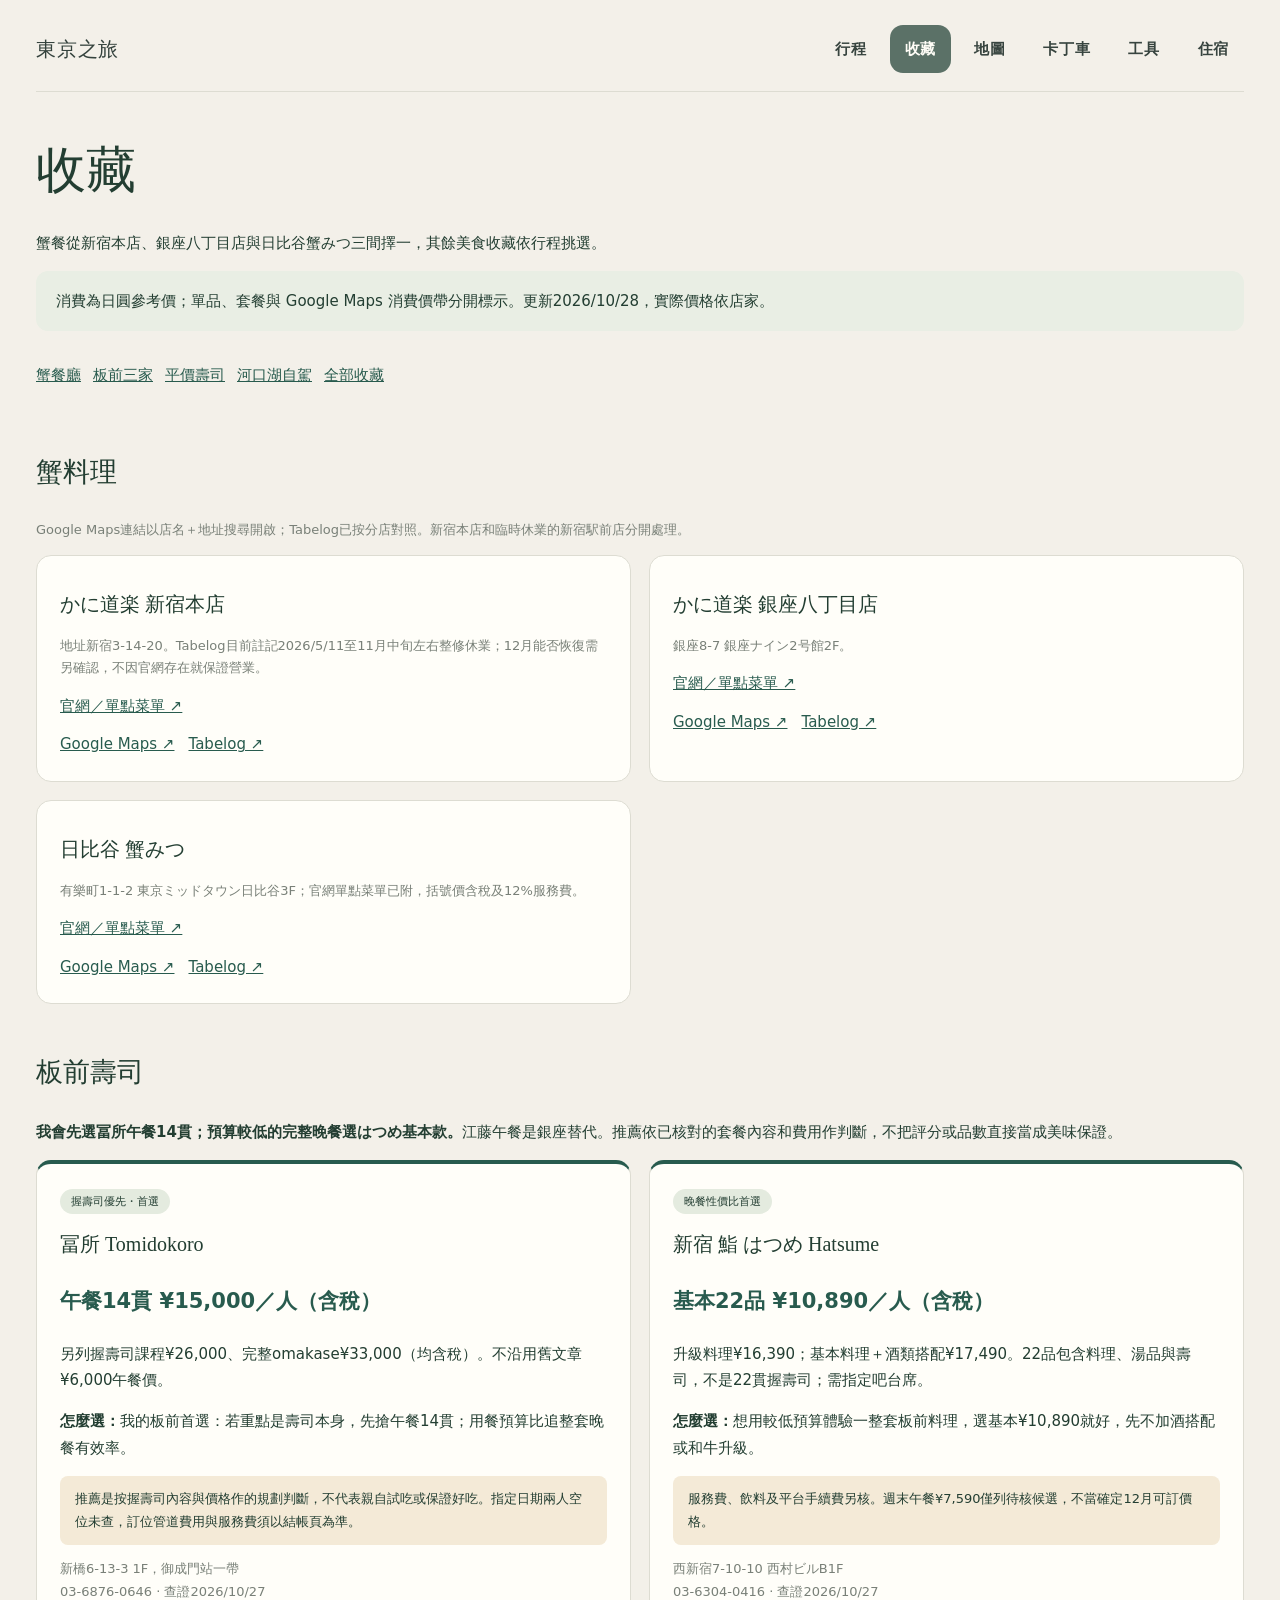
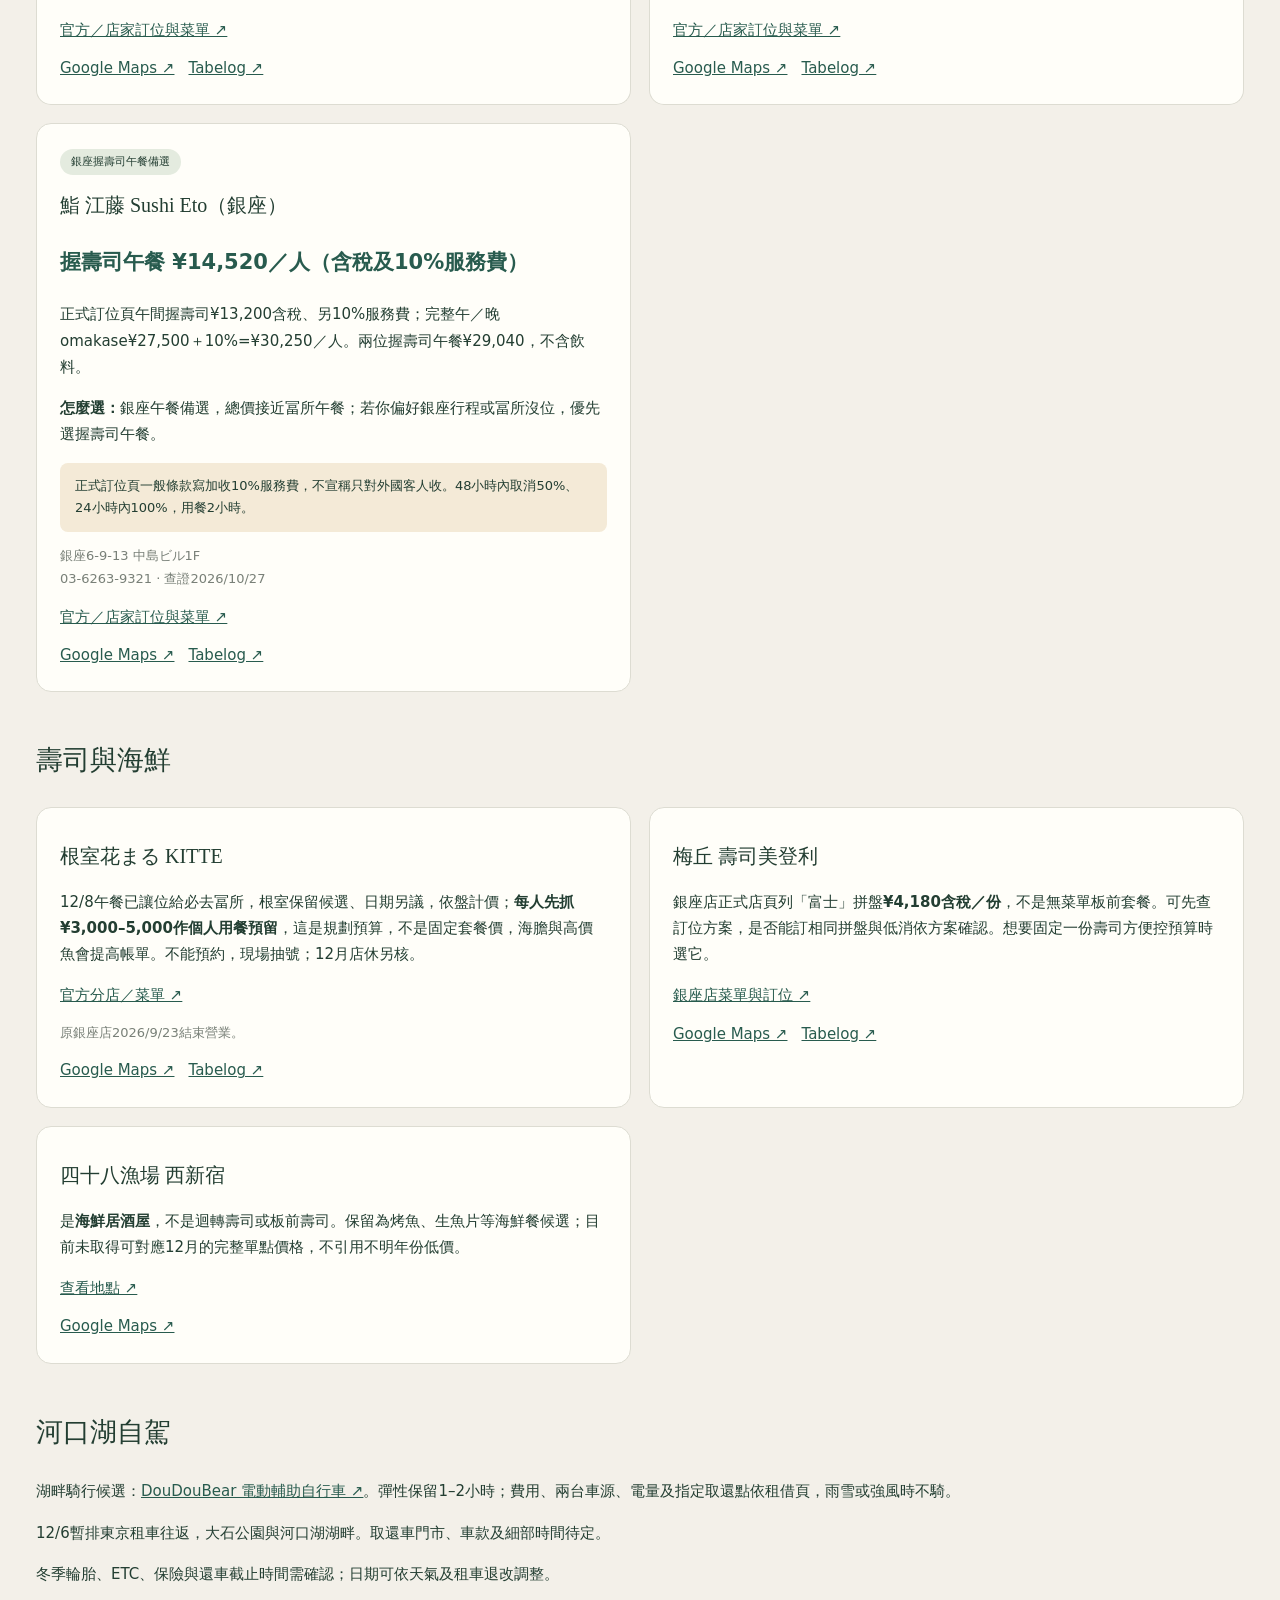
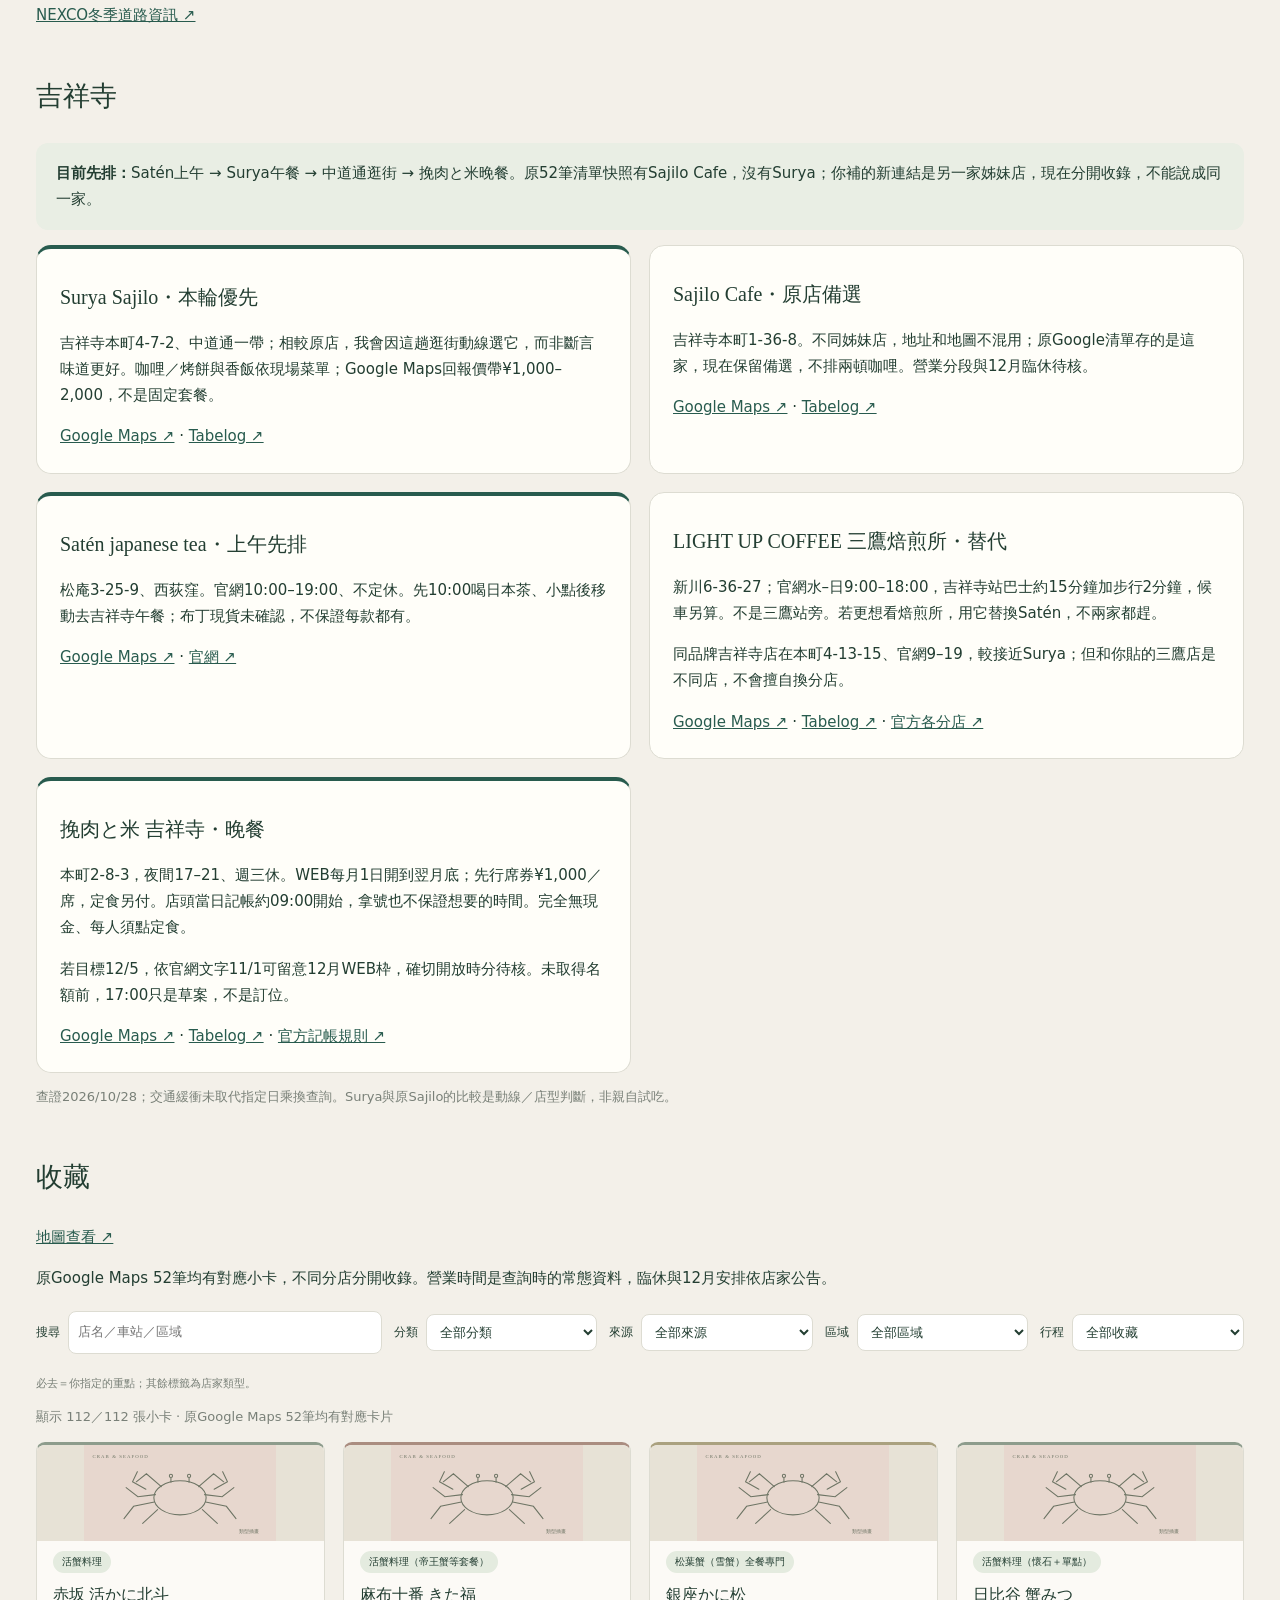
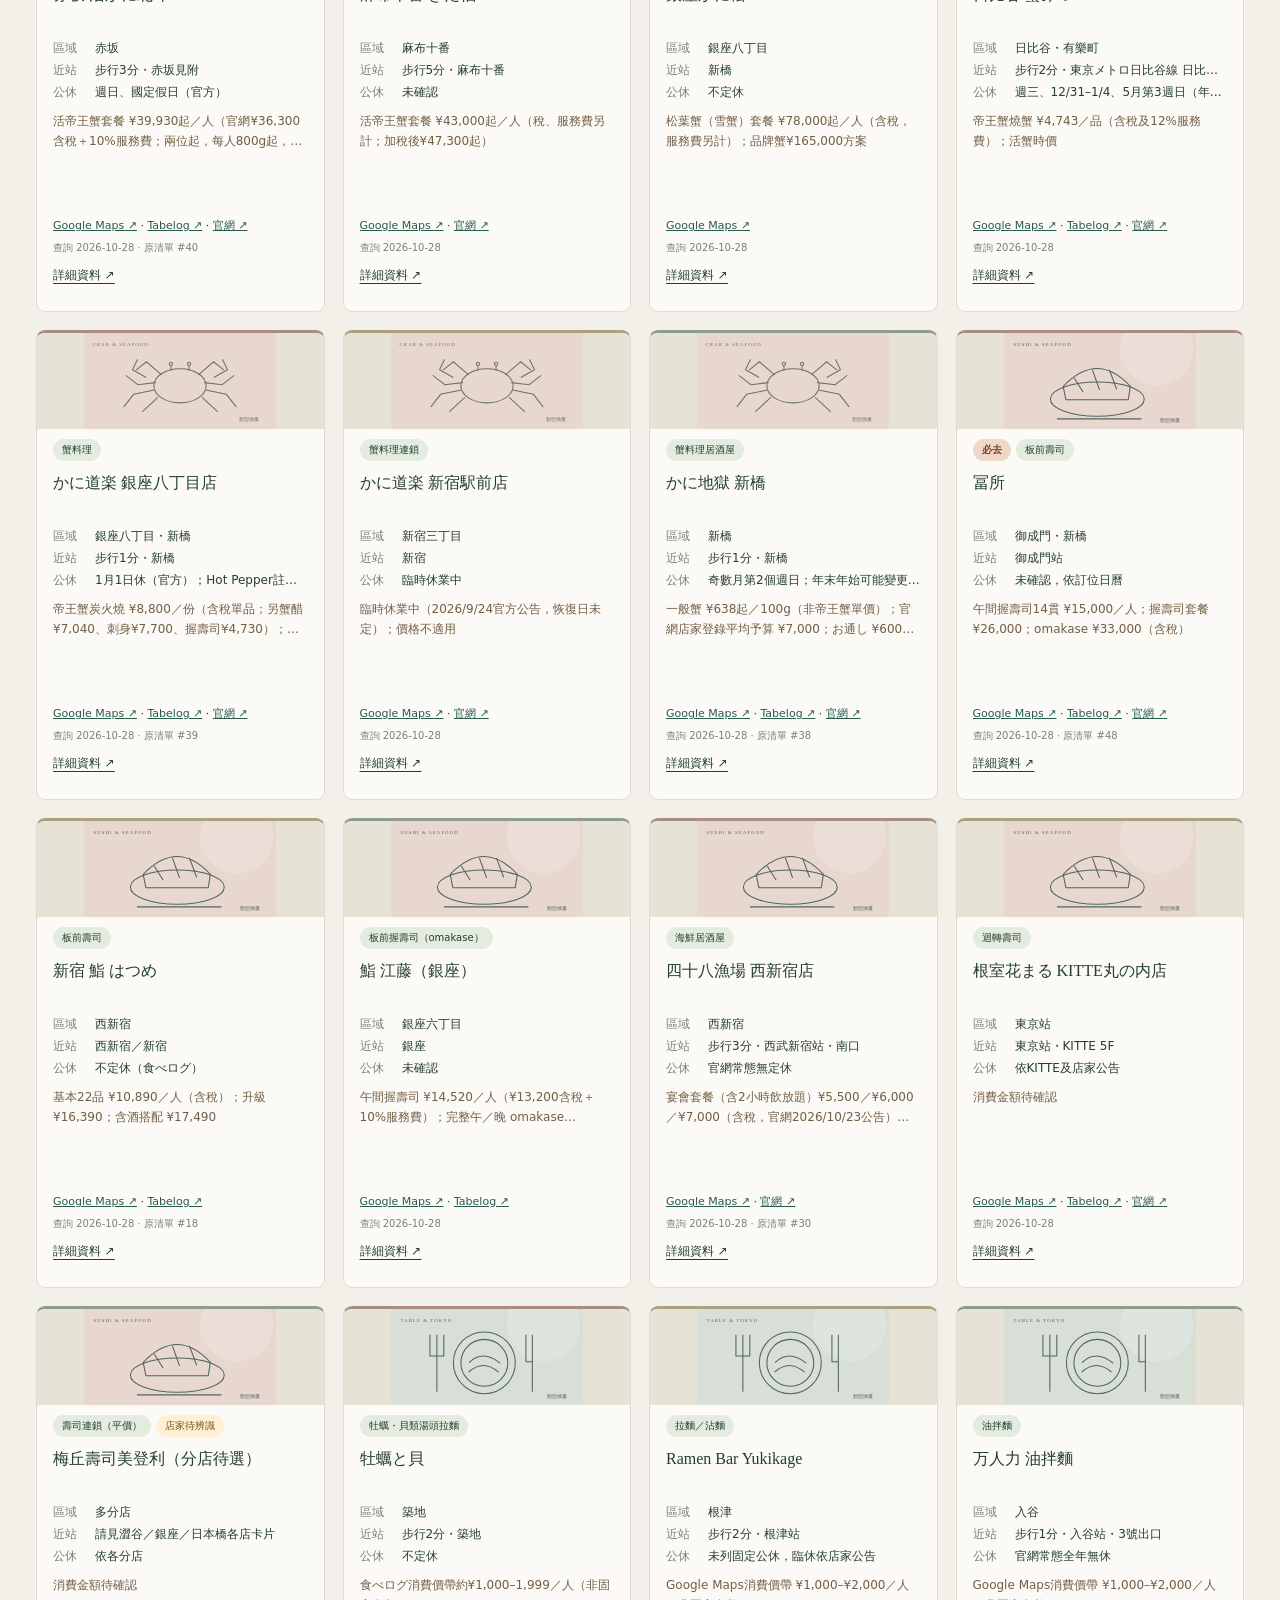
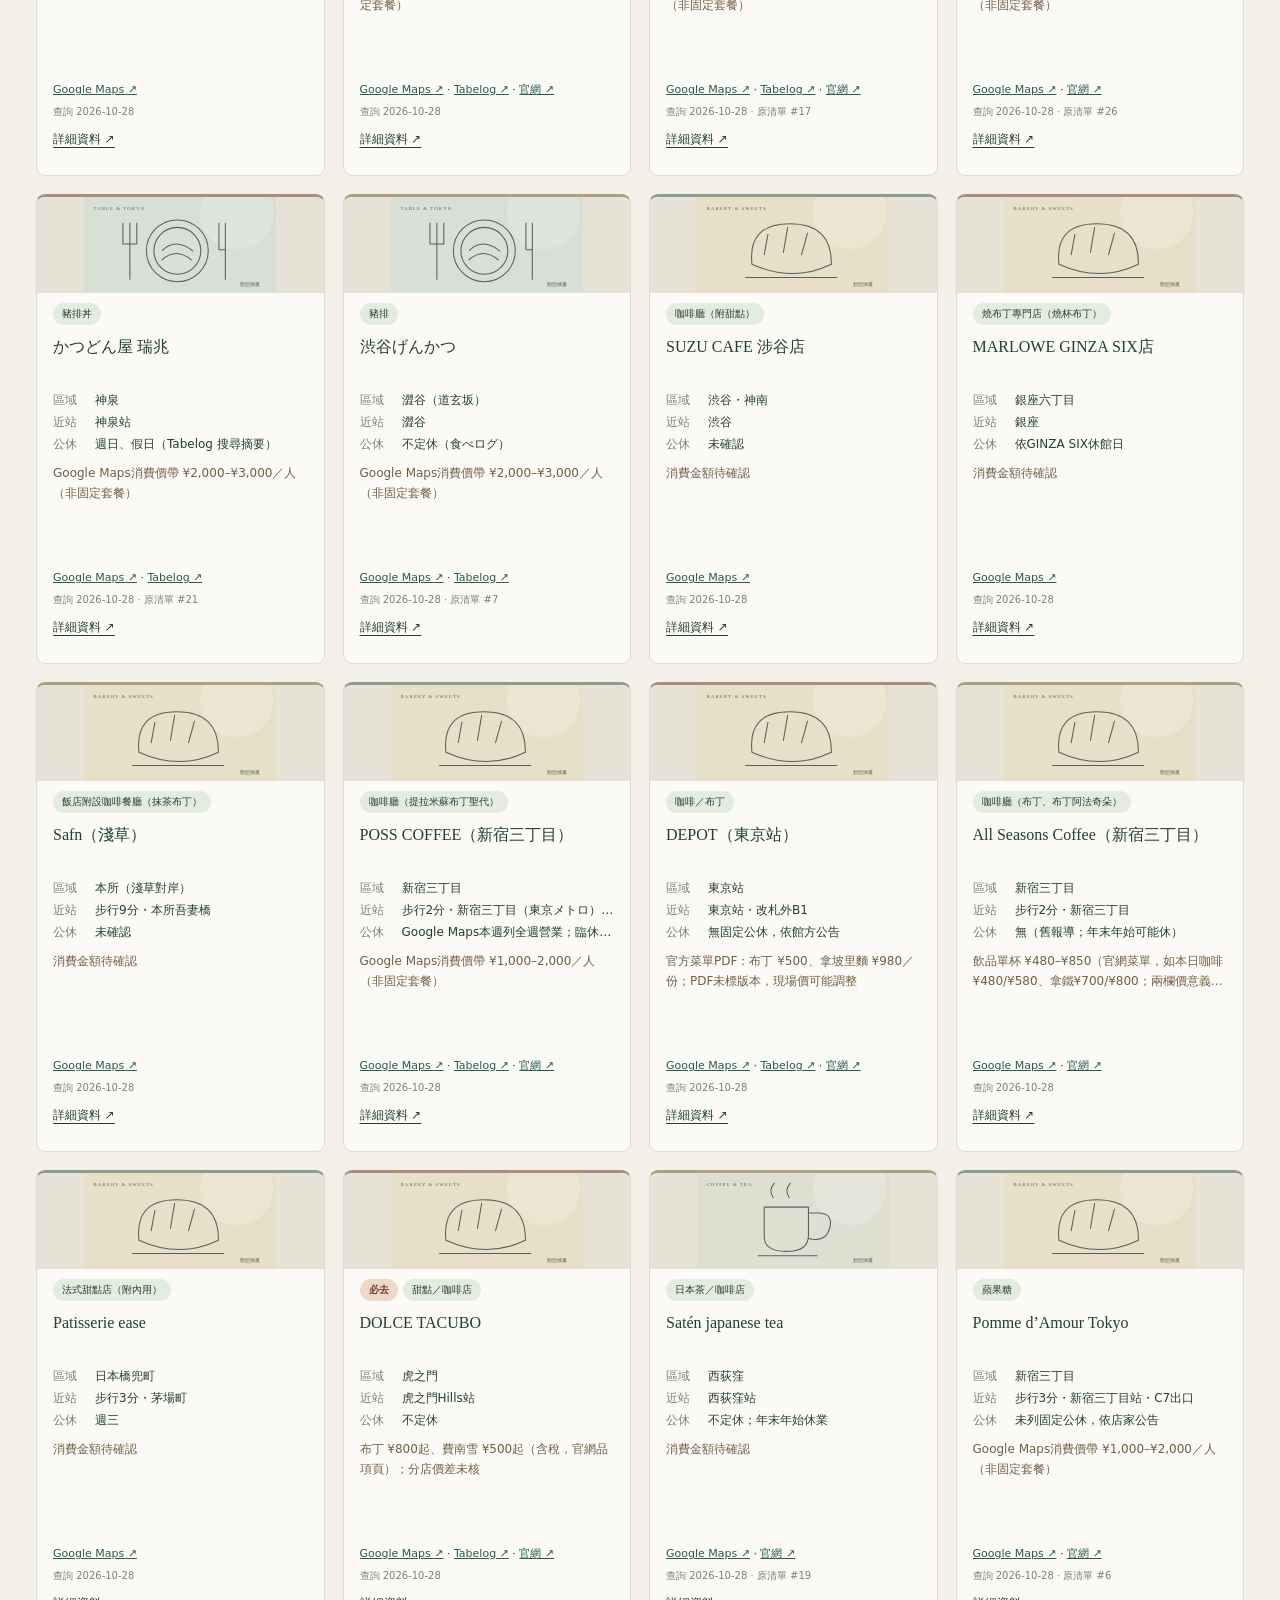
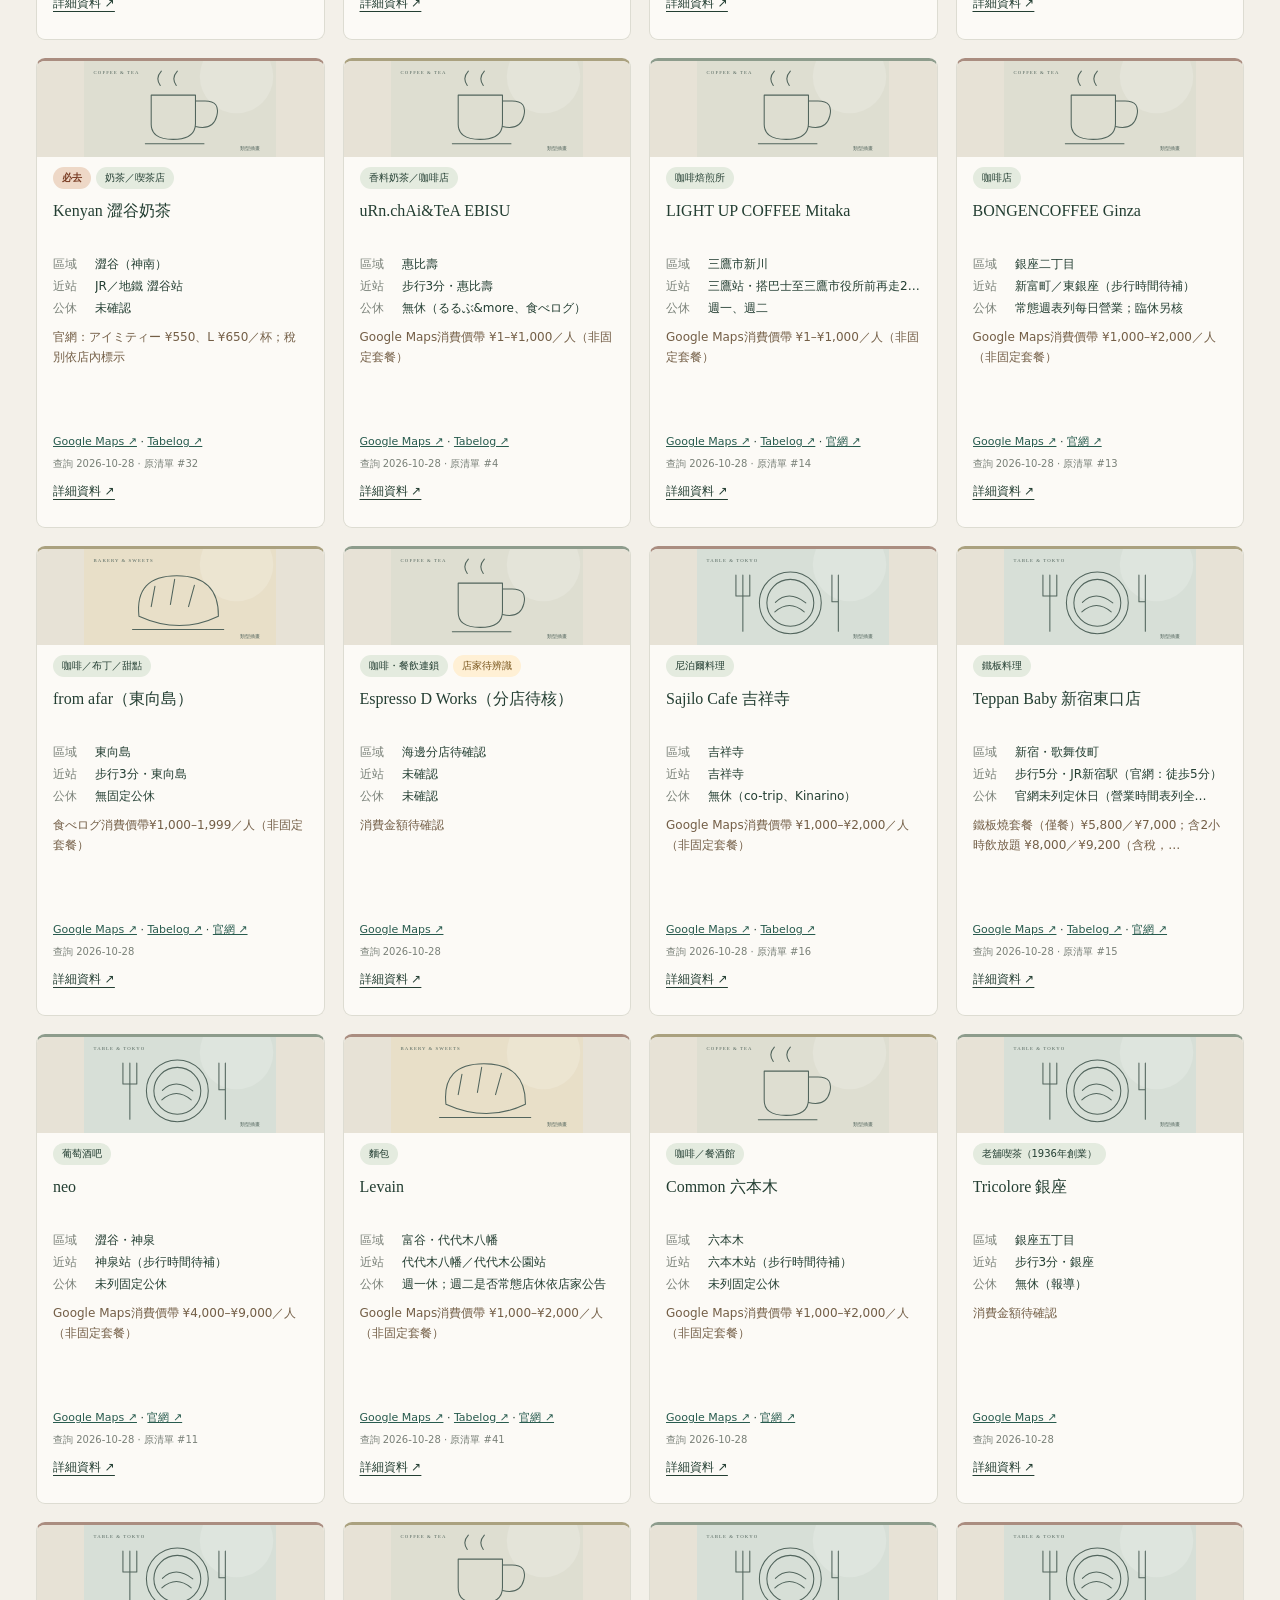
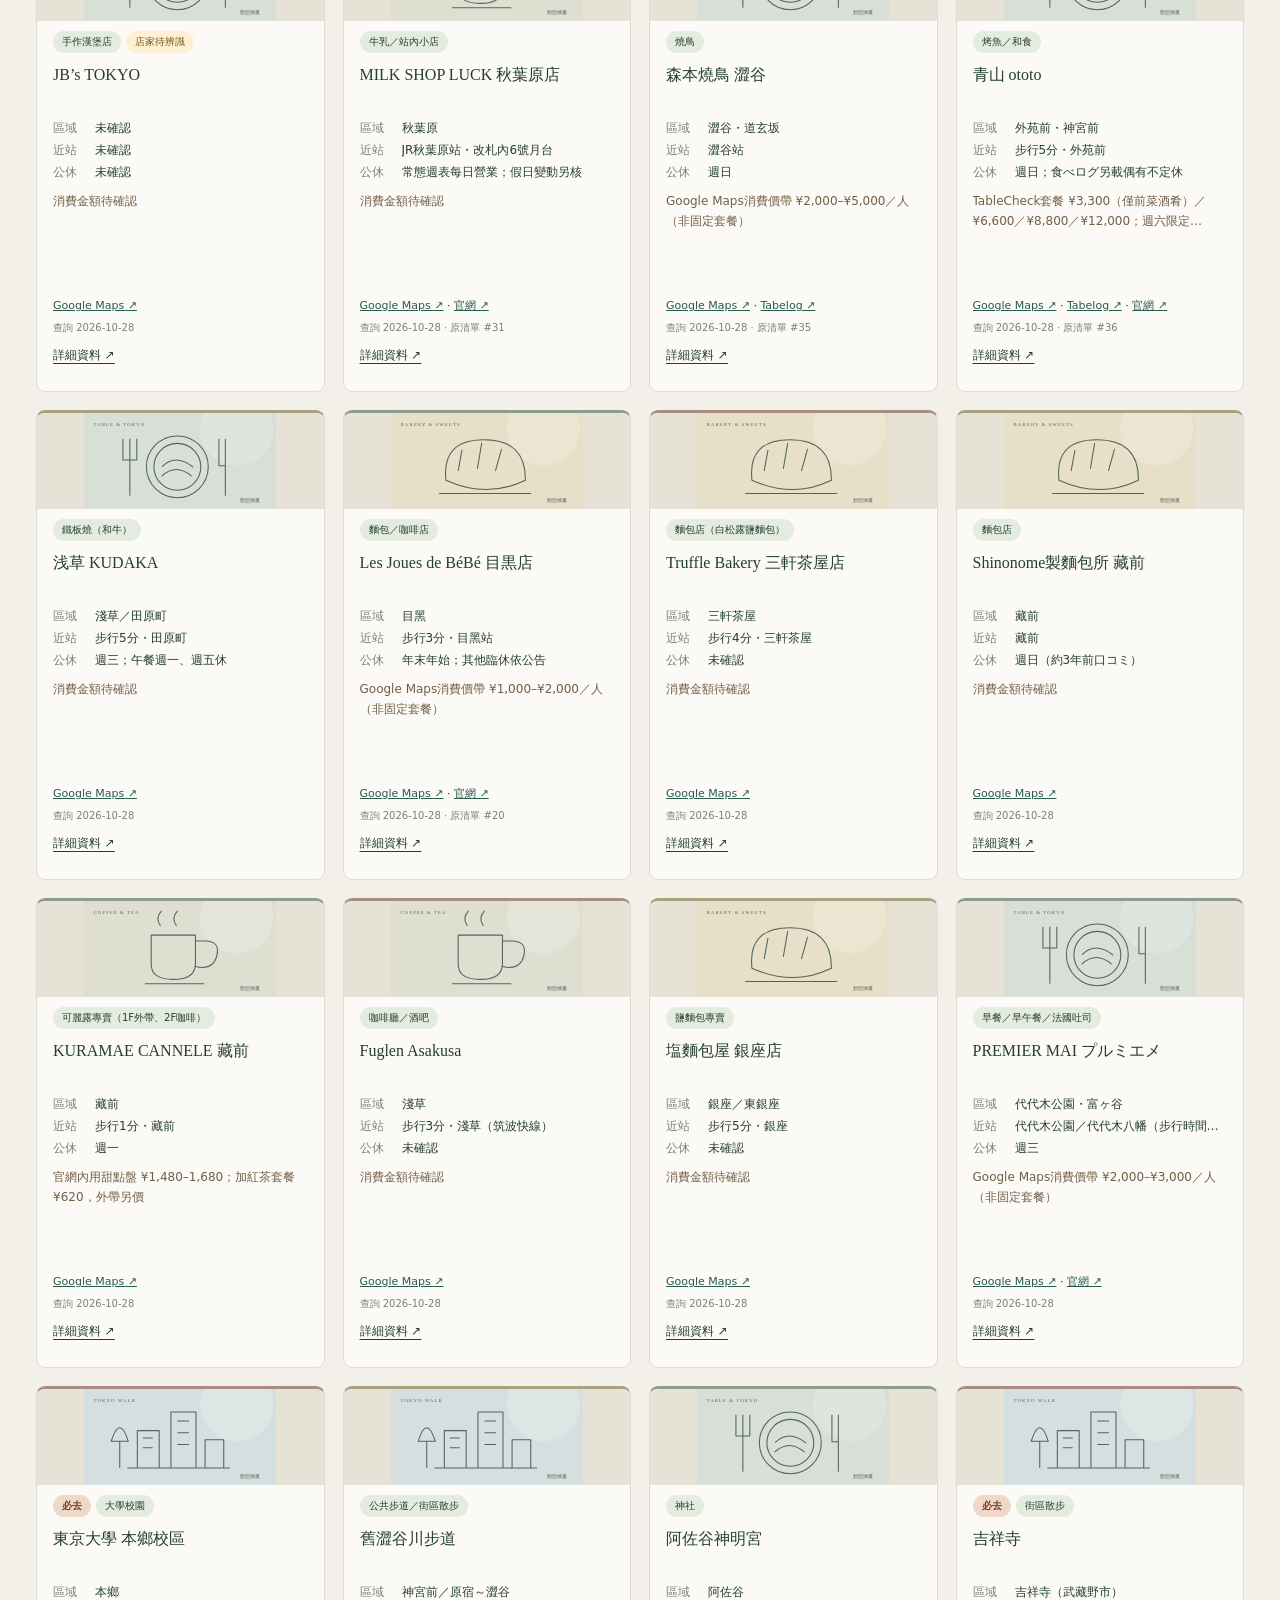
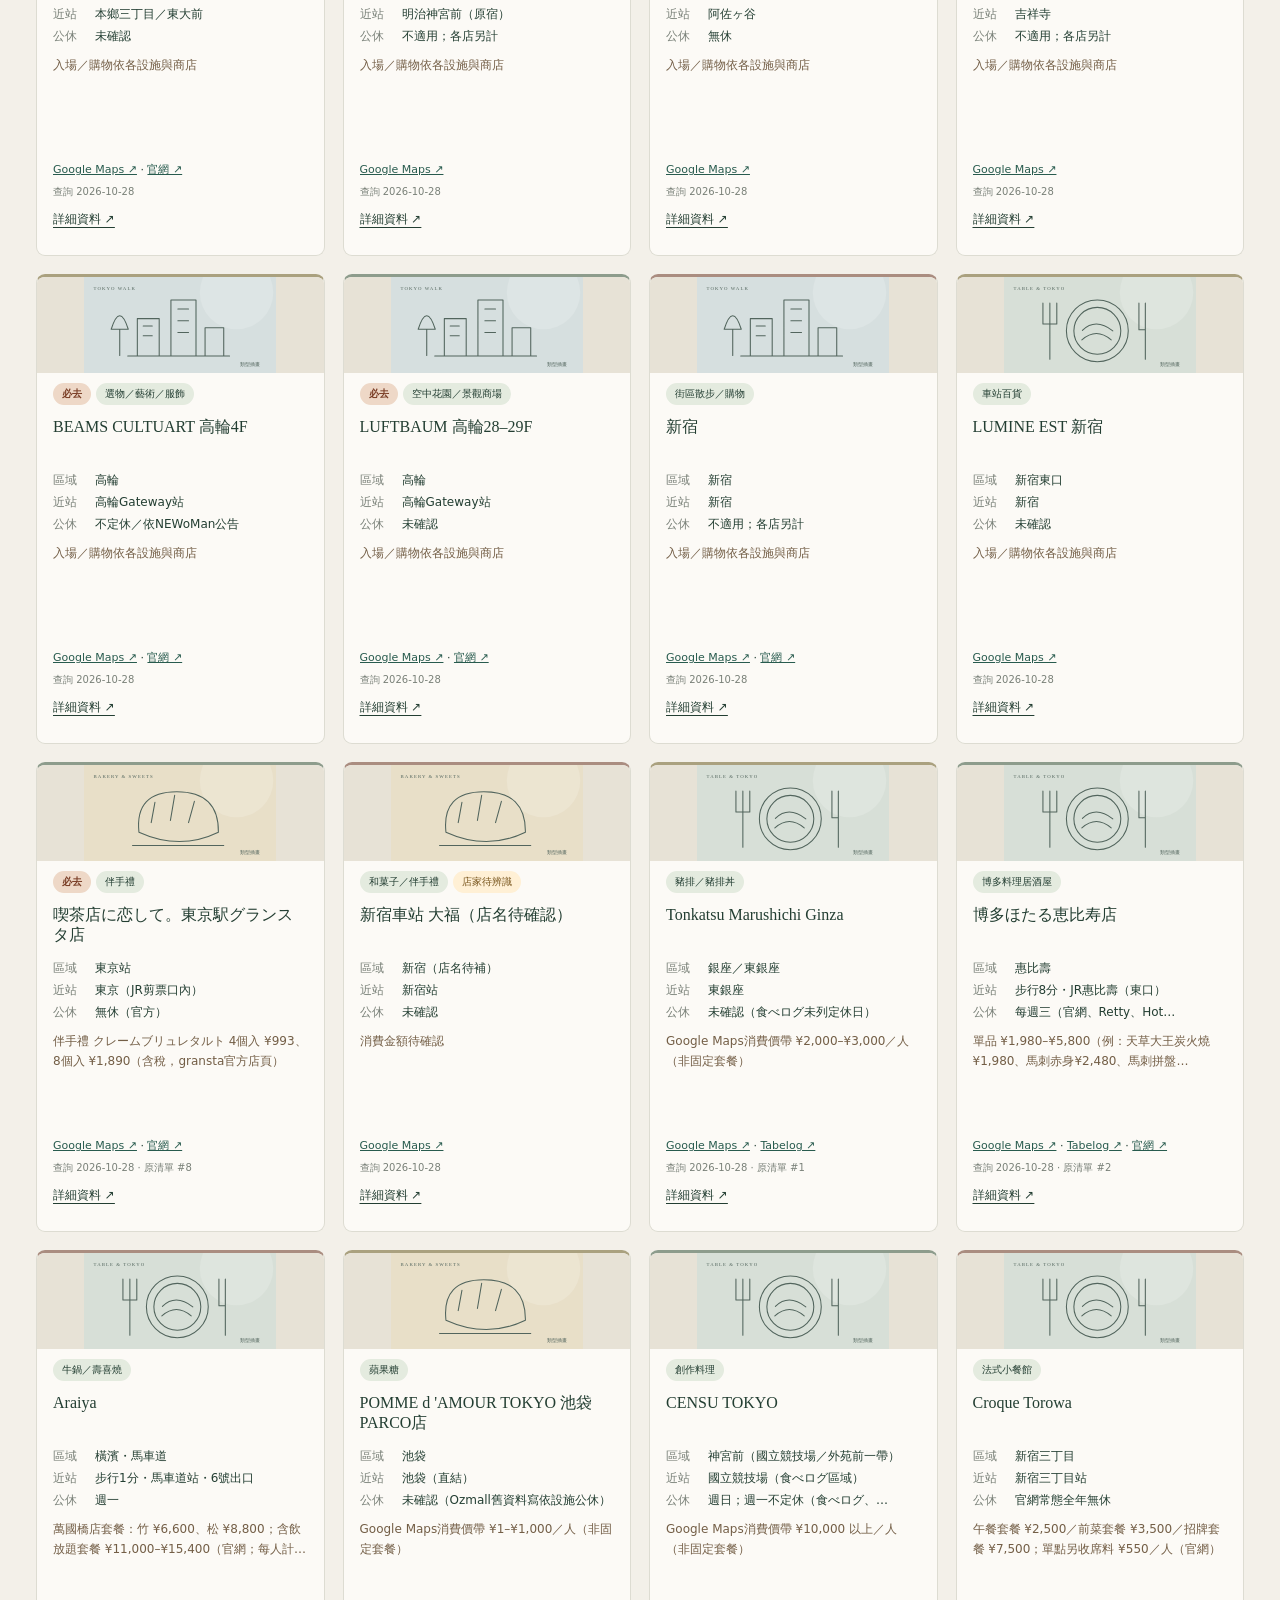
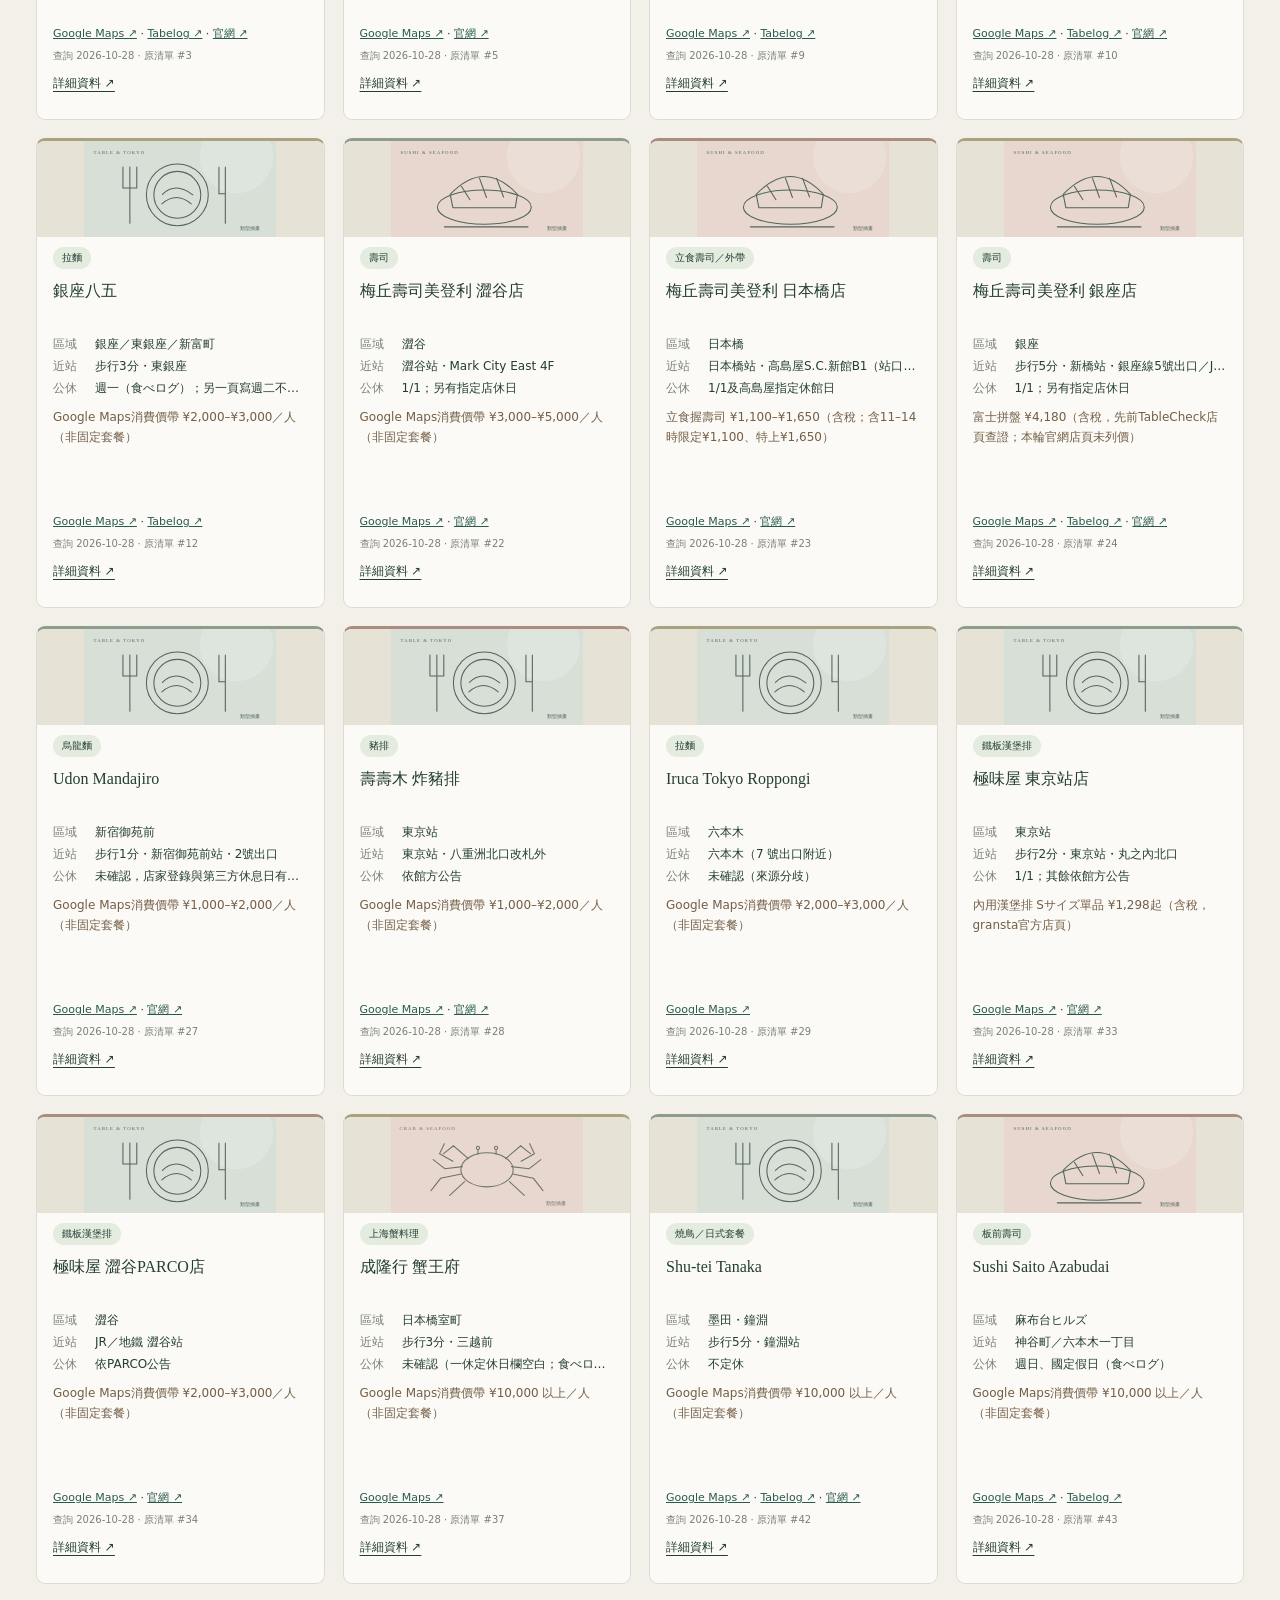
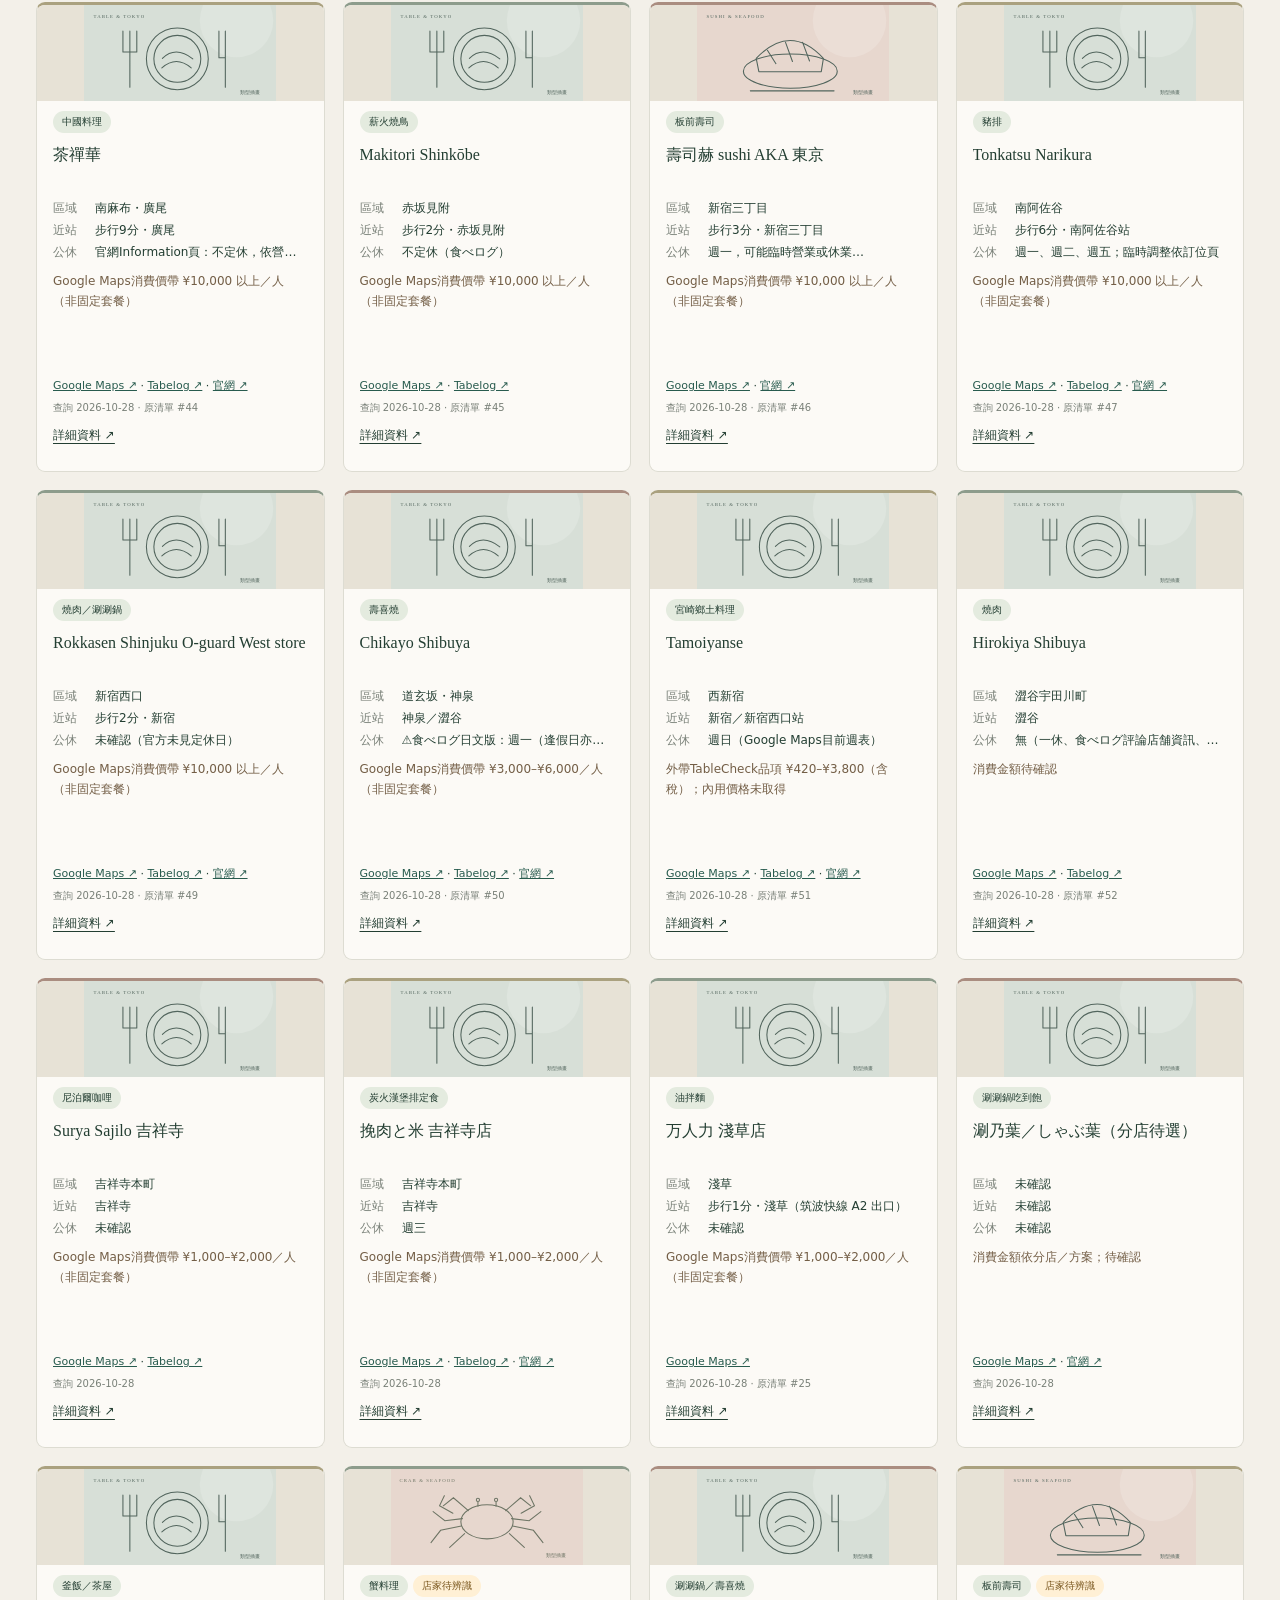
==== collections.html @ 68396964 "Make itinerary the homepage and remove Home navigation" ====
<!doctype html><html lang="zh-Hant"><meta charset="utf-8"><meta name="viewport" content="width=device-width,initial-scale=1"><title>收藏｜東京之旅</title><style>:root{--green:#285b4e;--bg:#f5f3eb;--muted:#63736a;--line:#d9dfd5}*{box-sizing:border-box}body{margin:0;background:var(--bg);color:#233e32;font:15px/1.75 system-ui,sans-serif}.wrap{max-width:1150px;margin:auto;padding:25px 26px 70px}header,nav{display:flex;gap:12px;flex-wrap:wrap;align-items:center}header{justify-content:space-between;border-bottom:1px solid var(--line);padding-bottom:18px}a{color:var(--green)}h1{font-size:clamp(30px,5vw,50px);font-family:serif;font-weight:500;margin:35px 0 10px}h2{font-size:27px;margin-top:45px}h3{font-size:20px;margin:8px 0}.muted{color:var(--muted);font-size:13px}.tag{display:inline-block;font-size:11px;background:#e4ebdf;border-radius:20px;padding:3px 11px;margin:0 5px 5px 0}.cards{display:grid;grid-template-columns:repeat(2,minmax(0,1fr));gap:18px}.card{background:#fffef9;border:1px solid var(--line);border-radius:15px;padding:23px}.card.featured{border-top:4px solid var(--green)}.price{font-size:21px;color:var(--green);font-weight:600}.note{background:#e9eee4;padding:17px 20px;border-radius:12px}.warning{background:#f4ead7;padding:12px 15px;font-size:13px;border-radius:8px}.btn{display:inline-block;text-decoration:none;background:var(--green);color:white;border-radius:9px;padding:10px 16px}.secondary{background:white;color:var(--green);border:1px solid var(--line)}input,select,button{font:inherit;border:1px solid var(--line);padding:10px;border-radius:8px;background:white;color:inherit}label{font-size:13px}.filters{display:flex;gap:12px;flex-wrap:wrap;margin:20px 0}.filters input{min-width:180px}.list{display:grid;grid-template-columns:repeat(3,minmax(0,1fr));gap:12px}.list .card{padding:17px}.list h3{font-size:16px}p{overflow-wrap:anywhere}.intro{max-width:760px}.tabs{padding:16px 0;position:sticky;top:0;background:var(--bg);z-index:1}footer{font-size:12px;color:var(--muted);border-top:1px solid var(--line);margin-top:40px;padding-top:20px}[hidden]{display:none!important}@media(max-width:700px){.wrap{padding:18px 17px 45px}.cards,.list{grid-template-columns:1fr}.card{padding:19px}.price{font-size:19px}nav{font-size:13px}.tabs{position:static}.filters{display:grid;grid-template-columns:1fr}.filters input,.filters select{width:100%}}@media print{nav,.filters{display:none}.cards{display:block}.card{break-inside:avoid;margin:15px 0}body{background:white}}.facts{display:grid;grid-template-columns:52px minmax(0,1fr);gap:7px 10px;font-size:13px;margin:17px 0}.facts dt{color:var(--muted)}.facts dd{margin:0;overflow-wrap:anywhere}.facts .payment-value{font-weight:600;color:#77521b}.identity{background:#fff0d5;color:#78551c}.card-meta{font-size:11px;color:var(--muted)}.source-detail{margin-top:14px;font-size:12px}.source-detail summary{cursor:pointer;color:var(--muted)}.source-detail ul{padding-left:18px}.source-detail a{overflow-wrap:anywhere}.card:target{outline:3px solid #b79755;outline-offset:4px}.coverage{overflow:auto}.coverage table{border-collapse:collapse;width:100%;font-size:12px}.coverage td,.coverage th{text-align:left;padding:8px;border-bottom:1px solid var(--line)}.coverage button{padding:3px 8px;font-size:12px}.list .card{scroll-margin-top:70px}.list{align-items:start}.must-tag{background:#eed8c7;color:#7a3e26;font-weight:700}
.filters{display:grid;grid-template-columns:minmax(220px,1.7fr) repeat(4,minmax(120px,1fr));gap:12px;align-items:center}.filters label{display:flex;align-items:center;gap:8px;min-width:0;white-space:nowrap;font-size:12px}.filters input,.filters select{font-size:13px;padding:9px;min-width:0;width:100%}.filters input{flex:1}.list{align-items:stretch;grid-auto-rows:540px}.list .card{height:540px;min-height:0;display:flex;flex-direction:column;overflow:hidden}.list .card h3{height:46px;min-height:46px;display:-webkit-box;-webkit-line-clamp:2;-webkit-box-orient:vertical;overflow:hidden}.list .facts{margin:12px 0;gap:7px 10px}.list .facts dd{display:-webkit-box;-webkit-line-clamp:3;-webkit-box-orient:vertical;overflow:hidden}.list .card>.muted{margin:7px 0;display:-webkit-box;-webkit-line-clamp:2;-webkit-box-orient:vertical;overflow:hidden}.list .restaurant-links{margin-top:auto;font-size:12px}.list .card-meta{font-size:10px;margin:8px 0}.card-detail-button{align-self:flex-start;padding:4px 0;border:0;background:none;font-size:12px;text-decoration:underline;text-underline-offset:4px}.list .tag{align-self:flex-start}.place-dialog{max-width:640px;width:calc(100% - 32px);max-height:85vh;border:1px solid var(--line);border-radius:15px;padding:25px;background:#fffef9;color:inherit}.place-dialog::backdrop{background:#142a2466}.dialog-head{display:flex;justify-content:space-between;gap:15px;align-items:start}.dialog-head h3{margin:0}.dialog-head button{font-size:12px;padding:5px 10px}.place-dialog .facts{grid-template-columns:55px minmax(0,1fr)}
@media(max-width:1050px){.filters{grid-template-columns:repeat(2,minmax(0,1fr))}.filters label:first-child{grid-column:1/-1}}
@media(max-width:700px){.filters{grid-template-columns:1fr}.filters label{display:grid;grid-template-columns:40px minmax(0,1fr);gap:8px}.list{grid-auto-rows:540px}}
@media print{.list{grid-auto-rows:auto}.list .card{height:auto;overflow:visible}.list .facts dd{-webkit-line-clamp:unset}.card-detail-button{display:none}}

/* Editorial compact cards */
:root{--bg:#f3f0e9;--ink:#34423d;--muted:#798078;--line:#dddcd2}body{background:#f3f0e9}.wrap{max-width:1260px}h1,h2,h3{font-family:Georgia,"Noto Serif TC","Songti TC",serif}.list{grid-template-columns:repeat(4,minmax(0,1fr));grid-auto-rows:auto;gap:18px}.list .card{height:410px;padding:16px;border-radius:9px;background:#fcfaf6;overflow:hidden;border-top:3px solid #8d9c8c}.list .card:nth-child(3n+2){border-top-color:#aa8d80}.list .card:nth-child(3n){border-top-color:#aaa17f}.card-art{display:block;width:calc(100% + 32px);height:108px;object-fit:contain;background:#e7e2d6;margin:-16px -16px 12px}.list .card h3{font-size:17px;height:44px;margin:8px 0}.list .card .facts{margin:7px 0;gap:4px 8px;font-size:12px;grid-template-columns:34px 1fr}.list .card .facts dd{display:-webkit-box;-webkit-line-clamp:1;-webkit-box-orient:vertical;overflow:hidden}.card-price{font-size:12px;color:#735e46;margin:6px 0;min-height:34px;display:-webkit-box;-webkit-line-clamp:2;-webkit-box-orient:vertical;overflow:hidden}.list .card .restaurant-links{font-size:11px;margin-top:auto}.list .card .card-meta{font-size:10px;margin:5px 0}.card-detail-button{font-size:12px;padding:5px 0}.card-tags{height:22px;overflow:hidden;flex-wrap:nowrap}.card-tags .tag{font-size:10px;white-space:nowrap}.card-art~.card-tags{flex-shrink:0}@media(max-width:1100px){.list{grid-template-columns:repeat(3,minmax(0,1fr))}}@media(max-width:800px){.list{grid-template-columns:repeat(2,minmax(0,1fr))}}@media(max-width:520px){.list{grid-template-columns:1fr}.list .card{height:390px}.card-art{height:110px}}
header nav{display:flex;gap:16px;flex-wrap:wrap;font-size:13px}header nav a[aria-current=page]{color:#946e5c;text-decoration-thickness:2px}header{gap:18px;flex-wrap:wrap}@media(max-width:640px){header nav{gap:12px;font-size:12px}}/* shared-nav-style */
/* Keep compact card text on complete lines and preserve bottom spacing. */
.list .card{height:470px;padding:16px 16px 22px;display:flex;flex-direction:column;gap:0}
.list .card>*{flex-shrink:0}
.list .card .card-art{height:96px;margin:-16px -16px 10px}
.list .card .card-tags{height:20px;line-height:20px}
.list .card h3{height:40px;min-height:40px;line-height:20px;font-size:16px;margin:8px 0 10px;overflow:hidden;display:-webkit-box;-webkit-line-clamp:2;-webkit-box-orient:vertical}
.list .card .facts{height:62px;line-height:18px;grid-template-columns:34px minmax(0,1fr);grid-template-rows:18px 18px 18px;gap:4px 8px;margin:4px 0 10px}
.list .card .facts dt,.list .card .facts dd{line-height:18px;height:18px;overflow:hidden}
.list .card .card-price{height:40px;min-height:40px;line-height:20px;font-size:12px;margin:0 0 10px;overflow:hidden;display:-webkit-box;-webkit-line-clamp:2;-webkit-box-orient:vertical}
.list .card .restaurant-links{line-height:18px;min-height:18px;margin-top:auto;white-space:nowrap;overflow:hidden;font-size:11px}
.list .card .card-meta{height:14px;line-height:14px;margin:6px 0 0;font-size:10px;white-space:nowrap;overflow:hidden}
.list .card .card-detail-button{height:28px;line-height:20px;padding:4px 0;margin-top:6px;margin-bottom:0}
@media(max-width:520px){.list .card{height:470px}.list .card .card-art{height:96px}}
@media print{.list .card{height:auto;min-height:470px}.list .card .card-price{height:auto;overflow:visible;-webkit-line-clamp:unset}.list .card .card-detail-button{display:none}}

.list .card .card-tags{display:flex;align-items:center;gap:5px;height:26px;min-height:26px;line-height:16px;overflow:hidden}.list .card .card-tags .tag{display:inline-flex;align-items:center;line-height:16px;padding:3px 9px;margin:0;flex-shrink:0;max-width:100%;white-space:nowrap;overflow:hidden;text-overflow:ellipsis}
</style><style id="site-navigation-style">/* Shared, quiet navigation inspired by the trip reference. */
nav.site-nav{display:flex!important;align-items:center;justify-content:flex-start;gap:8px!important;flex-wrap:nowrap!important;overflow-x:auto;max-width:100%;width:100%;scrollbar-width:thin;padding:8px 0!important;margin:0!important;background:transparent;font-family:"Noto Sans TC","PingFang TC","Microsoft JhengHei",system-ui,sans-serif;font-style:normal;}
nav.site-nav a{display:inline-flex;align-items:center;justify-content:center;flex:0 0 auto;min-height:52px;padding:12px 23px!important;margin:0!important;border:0!important;border-radius:13px;background:transparent;color:#37443f!important;font-size:17px!important;font-weight:600!important;line-height:1.5;letter-spacing:.045em;text-decoration:none!important;white-space:nowrap;box-shadow:none;transition:background .16s,color .16s;}
nav.site-nav a:hover{background:#e3e7dc;color:#37443f!important;}
nav.site-nav a[aria-current="page"]{background:#5b7167!important;color:#fffdf7!important;}
nav.site-nav a:focus-visible{outline:2px solid #5b7167;outline-offset:3px;}
@media(max-width:700px){nav.site-nav{gap:5px!important;}nav.site-nav a{min-height:43px;padding:10px 14px!important;font-size:14px!important;border-radius:11px;}}
@media print{nav.site-nav{display:none!important;}}

.site-header{display:flex;align-items:center;justify-content:space-between;gap:24px;width:100%;min-width:0}.site-brand{flex:0 0 auto;color:#34423d;text-decoration:none;font:600 20px/1.5 "PingFang TC","Microsoft JhengHei",sans-serif;letter-spacing:.04em;white-space:nowrap}.site-header nav.site-nav{width:auto;max-width:calc(100% - 130px);margin-left:auto!important;justify-content:flex-end;padding:0!important}.site-header nav.site-nav a{padding:11px 15px!important;font-size:15px!important;min-height:48px}.top:has(.site-header){display:block}header:has(>.site-header){display:block}
@media(max-width:800px){.site-header{flex-wrap:wrap;gap:12px}.site-brand{font-size:18px}.site-header nav.site-nav{max-width:100%;width:100%;justify-content:flex-start}.site-header nav.site-nav a{padding:9px 12px!important;font-size:14px!important;min-height:42px}}

.site-header .site-brand{font-family:"Noto Sans TC","PingFang TC","Microsoft JhengHei",system-ui,sans-serif!important;font-size:20px!important;font-weight:600!important;font-style:normal!important;letter-spacing:.04em!important;line-height:1.5!important;text-decoration:none!important}

.site-header .site-brand{font-family:"Songti TC","Noto Serif TC","PMingLiU",serif!important;font-weight:500!important}h1,h2,h3{font-family:"Songti TC","Noto Serif TC","PMingLiU",serif!important;font-weight:500}
</style><div class="wrap"><header><div class="site-header"><a class="site-brand" href="itinerary.html">東京之旅</a><nav class="site-nav" aria-label="網站頁面"><a href="itinerary.html">行程</a><a href="collections.html" aria-current="page">收藏</a><a href="map.html">地圖</a><a href="kart.html">卡丁車</a><a href="tools.html">工具</a><a href="stay.html">住宿</a></nav></div></header><h1>收藏</h1><p class="intro">蟹餐從新宿本店、銀座八丁目店與日比谷蟹みつ三間擇一，其餘美食收藏依行程挑選。</p><p class="note">消費為日圓參考價；單品、套餐與 Google Maps 消費價帶分開標示。更新2026/10/28，實際價格依店家。</p><nav class="tabs"><a href="#crab">蟹餐廳</a><a href="#sushi">板前三家</a><a href="#value">平價壽司</a><a href="#tour">河口湖自駕</a><a href="#saved">全部收藏</a></nav><section id="crab"><h2>蟹料理</h2><p class="muted">Google Maps連結以店名＋地址搜尋開啟；Tabelog已按分店對照。新宿本店和臨時休業的新宿駅前店分開處理。</p><div class="cards"><article class="card"><h3>かに道楽 新宿本店</h3><p class="muted">地址新宿3-14-20。Tabelog目前註記2026/5/11至11月中旬左右整修休業；12月能否恢復需另確認，不因官網存在就保證營業。</p><a href="https://douraku.co.jp/kanto/shinjyuku_h/" target="_blank" rel="noopener noreferrer">官網／單點菜單 ↗</a><div class="restaurant-links" style="display:flex;gap:14px;flex-wrap:wrap;margin-top:12px"><a href="https://www.google.com/maps/search/?api=1&query=%E3%81%8B%E3%81%AB%E9%81%93%E6%A5%BD%20%E6%96%B0%E5%AE%BF%E6%9C%AC%E5%BA%97%20%E6%96%B0%E5%AE%BF3-14-20%20%E3%83%86%E3%82%A2%E3%83%88%E3%83%AB%E3%83%93%E3%83%AB7F%E3%83%BB8F%20%E6%9D%B1%E4%BA%AC" target="_blank" rel="noopener noreferrer">Google Maps ↗</a><a href="https://tabelog.com/tw/tokyo/A1304/A130401/13024176/" target="_blank" rel="noopener noreferrer">Tabelog ↗</a></div></article><article class="card"><h3>かに道楽 銀座八丁目店</h3><p class="muted">銀座8-7 銀座ナイン2号館2F。</p><a href="https://douraku.co.jp/kanto/ginza/" target="_blank" rel="noopener noreferrer">官網／單點菜單 ↗</a><div class="restaurant-links" style="display:flex;gap:14px;flex-wrap:wrap;margin-top:12px"><a href="https://www.google.com/maps/search/?api=1&query=%E3%81%8B%E3%81%AB%E9%81%93%E6%A5%BD%20%E9%8A%80%E5%BA%A7%E5%85%AB%E4%B8%81%E7%9B%AE%E5%BA%97%20%E9%8A%80%E5%BA%A78-7%20%E9%8A%80%E5%BA%A7%E3%83%8A%E3%82%A4%E3%83%B32%E5%8F%B7%E9%A4%A82F%20%E6%9D%B1%E4%BA%AC" target="_blank" rel="noopener noreferrer">Google Maps ↗</a><a href="https://tabelog.com/tw/tokyo/A1301/A130103/13015009/" target="_blank" rel="noopener noreferrer">Tabelog ↗</a></div></article><article class="card"><h3>日比谷 蟹みつ</h3><p class="muted">有樂町1-1-2 東京ミッドタウン日比谷3F；官網單點菜單已附，括號價含稅及12%服務費。</p><a href="https://hibiya-kanimitsu.com/menu/alacarte/" target="_blank" rel="noopener noreferrer">官網／單點菜單 ↗</a><div class="restaurant-links" style="display:flex;gap:14px;flex-wrap:wrap;margin-top:12px"><a href="https://www.google.com/maps/search/?api=1&query=%E6%97%A5%E6%AF%94%E8%B0%B7%20%E8%9F%B9%E3%81%BF%E3%81%A4%20%E6%9C%89%E6%A5%BD%E7%94%BA1-1-2%20%E6%9D%B1%E4%BA%AC%E3%83%9F%E3%83%83%E3%83%89%E3%82%BF%E3%82%A6%E3%83%B3%E6%97%A5%E6%AF%94%E8%B0%B73F%20%E6%9D%B1%E4%BA%AC" target="_blank" rel="noopener noreferrer">Google Maps ↗</a><a href="https://tabelog.com/tw/tokyo/A1301/A130102/13276492/" target="_blank" rel="noopener noreferrer">Tabelog ↗</a></div></article></div></section><h2 id="sushi">板前壽司</h2><p><b>我會先選冨所午餐14貫；預算較低的完整晚餐選はつめ基本款。</b>江藤午餐是銀座替代。推薦依已核對的套餐內容和費用作判斷，不把評分或品數直接當成美味保證。</p><div class="cards"><article class="card featured"><span class="tag">握壽司優先・首選</span><h3>冨所 Tomidokoro</h3><p class="price">午餐14貫 ¥15,000／人（含稅）</p><p>另列握壽司課程¥26,000、完整omakase¥33,000（均含稅）。不沿用舊文章¥6,000午餐價。</p><p><b>怎麼選：</b>我的板前首選：若重點是壽司本身，先搶午餐14貫；用餐預算比追整套晚餐有效率。</p><p class="warning">推薦是按握壽司內容與價格作的規劃判斷，不代表親自試吃或保證好吃。指定日期兩人空位未查，訂位管道費用與服務費須以結帳頁為準。</p><p class="muted">新橋6-13-3 1F，御成門站一帶<br>03-6876-0646 · 查證2026/10/27</p><a href="https://www.tablecheck.com/en/tomidokoro" target="_blank" rel="noopener noreferrer">官方／店家訂位與菜單 ↗</a><div class="restaurant-links" style="display:flex;gap:14px;flex-wrap:wrap;margin-top:12px"><a href="https://www.google.com/maps/search/?api=1&query=%E5%86%A8%E6%89%80%20Tomidokoro%20%E6%96%B0%E6%A9%8B6-13-3%20%E6%9D%B1%E4%BA%AC" target="_blank" rel="noopener noreferrer">Google Maps ↗</a><a href="https://tabelog.com/tw/tokyo/A1314/A131401/13223846/" target="_blank" rel="noopener noreferrer">Tabelog ↗</a></div></article><article class="card featured"><span class="tag">晚餐性價比首選</span><h3>新宿 鮨 はつめ Hatsume</h3><p class="price">基本22品 ¥10,890／人（含稅）</p><p>升級料理¥16,390；基本料理＋酒類搭配¥17,490。22品包含料理、湯品與壽司，不是22貫握壽司；需指定吧台席。</p><p><b>怎麼選：</b>想用較低預算體驗一整套板前料理，選基本¥10,890就好，先不加酒搭配或和牛升級。</p><p class="warning">服務費、飲料及平台手續費另核。週末午餐¥7,590僅列待核候選，不當確定12月可訂價格。</p><p class="muted">西新宿7-10-10 西村ビルB1F<br>03-6304-0416 · 查證2026/10/27</p><a href="https://www.tablecheck.com/en/sushi-hatsume-shinjuku" target="_blank" rel="noopener noreferrer">官方／店家訂位與菜單 ↗</a><div class="restaurant-links" style="display:flex;gap:14px;flex-wrap:wrap;margin-top:12px"><a href="https://www.google.com/maps/search/?api=1&query=%E6%96%B0%E5%AE%BF%20%E9%AE%A8%20%E3%81%AF%E3%81%A4%E3%82%81%20Hatsume%20%E8%A5%BF%E6%96%B0%E5%AE%BF7-10-10%20%E8%A5%BF%E6%9D%91%E3%83%93%E3%83%ABB1F%20%E6%9D%B1%E4%BA%AC" target="_blank" rel="noopener noreferrer">Google Maps ↗</a><a href="https://tabelog.com/tw/tokyo/A1304/A130401/13303213/" target="_blank" rel="noopener noreferrer">Tabelog ↗</a></div></article><article class="card "><span class="tag">銀座握壽司午餐備選</span><h3>鮨 江藤 Sushi Eto（銀座）</h3><p class="price">握壽司午餐 ¥14,520／人（含稅及10%服務費）</p><p>正式訂位頁午間握壽司¥13,200含稅、另10%服務費；完整午／晚omakase¥27,500＋10%=¥30,250／人。兩位握壽司午餐¥29,040，不含飲料。</p><p><b>怎麼選：</b>銀座午餐備選，總價接近冨所午餐；若你偏好銀座行程或冨所沒位，優先選握壽司午餐。</p><p class="warning">正式訂位頁一般條款寫加收10%服務費，不宣稱只對外國客人收。48小時內取消50%、24小時內100%，用餐2小時。</p><p class="muted">銀座6-9-13 中島ビル1F<br>03-6263-9321 · 查證2026/10/27</p><a href="https://www.tablecheck.com/shops/sushi-eto/reserve" target="_blank" rel="noopener noreferrer">官方／店家訂位與菜單 ↗</a><div class="restaurant-links" style="display:flex;gap:14px;flex-wrap:wrap;margin-top:12px"><a href="https://www.google.com/maps/search/?api=1&query=%E9%AE%A8%20%E6%B1%9F%E8%97%A4%20Sushi%20Eto%EF%BC%88%E9%8A%80%E5%BA%A7%EF%BC%89%20%E9%8A%80%E5%BA%A76-9-13%20%E4%B8%AD%E5%B3%B6%E3%83%93%E3%83%AB1F%20%E6%9D%B1%E4%BA%AC" target="_blank" rel="noopener noreferrer">Google Maps ↗</a><a href="https://tabelog.com/tw/tokyo/A1301/A130101/13293927/" target="_blank" rel="noopener noreferrer">Tabelog ↗</a></div></article></div><h2 id="value">壽司與海鮮</h2><div class="cards"><article class="card"><h3>根室花まる KITTE</h3><p>12/8午餐已讓位給必去冨所，根室保留候選、日期另議，依盤計價；<b>每人先抓¥3,000–5,000作個人用餐預留</b>，這是規劃預算，不是固定套餐價，海膽與高價魚會提高帳單。不能預約，現場抽號；12月店休另核。</p><a href="https://www.sushi-hanamaru.com/" target="_blank" rel="noopener noreferrer">官方分店／菜單 ↗</a><p class="muted">原銀座店2026/9/23結束營業。</p><div class="restaurant-links" style="display:flex;gap:14px;flex-wrap:wrap;margin-top:12px"><a href="https://www.google.com/maps/search/?api=1&query=%E6%A0%B9%E5%AE%A4%E8%8A%B1%E3%81%BE%E3%82%8B%20KITTE%20%E4%B8%B8%E3%81%AE%E5%86%852-7-2%20KITTE5F%20%E6%9D%B1%E4%BA%AC" target="_blank" rel="noopener noreferrer">Google Maps ↗</a><a href="https://tabelog.com/tw/tokyo/A1302/A130201/13153777/" target="_blank" rel="noopener noreferrer">Tabelog ↗</a></div></article><article class="card"><h3>梅丘 壽司美登利</h3><p>銀座店正式店頁列「富士」拼盤<b>¥4,180含稅／份</b>，不是無菜單板前套餐。可先查訂位方案，是否能訂相同拼盤與低消依方案確認。想要固定一份壽司方便控預算時選它。</p><a href="https://www.tablecheck.com/ja/sushinomidori-ginza" target="_blank" rel="noopener noreferrer">銀座店菜單與訂位 ↗</a><div class="restaurant-links" style="display:flex;gap:14px;flex-wrap:wrap;margin-top:12px"><a href="https://www.google.com/maps/search/?api=1&query=%E6%A2%85%E4%B8%98%20%E5%A3%BD%E5%8F%B8%E7%BE%8E%E7%99%BB%E5%88%A9%20%E9%8A%80%E5%BA%A7%E5%BA%97%20%E6%9D%B1%E4%BA%AC" target="_blank" rel="noopener noreferrer">Google Maps ↗</a><a href="https://tabelog.com/tw/tokyo/A1301/A130101/13004995/" target="_blank" rel="noopener noreferrer">Tabelog ↗</a></div></article><article class="card"><h3>四十八漁場 西新宿</h3><p>是<b>海鮮居酒屋</b>，不是迴轉壽司或板前壽司。保留為烤魚、生魚片等海鮮餐候選；目前未取得可對應12月的完整單點價格，不引用不明年份低價。</p><a href="https://www.google.com/maps/search/?api=1&query=四十八漁場%20西新宿店" target="_blank" rel="noopener noreferrer">查看地點 ↗</a><div class="restaurant-links" style="display:flex;gap:14px;flex-wrap:wrap;margin-top:12px"><a href="https://www.google.com/maps/search/?api=1&query=%E5%9B%9B%E5%8D%81%E5%85%AB%E6%BC%81%E5%A0%B4%20%E8%A5%BF%E6%96%B0%E5%AE%BF%20%20%E6%9D%B1%E4%BA%AC" target="_blank" rel="noopener noreferrer">Google Maps ↗</a></div></article></div><section id="tour"><h2>河口湖自駕</h2><p>湖畔騎行候選：<a href="https://www.ddbear.jp/" target="_blank" rel="noopener noreferrer">DouDouBear 電動輔助自行車 ↗</a>。彈性保留1–2小時；費用、兩台車源、電量及指定取還點依租借頁，雨雪或強風時不騎。</p><p>12/6暫排東京租車往返，大石公園與河口湖湖畔。取還車門市、車款及細部時間待定。</p><p>冬季輪胎、ETC、保險與還車截止時間需確認；日期可依天氣及租車退改調整。</p><a href="https://www.c-nexco.co.jp/special/snow/" target="_blank" rel="noopener noreferrer">NEXCO冬季道路資訊 ↗</a></section><section id="sajilo"><h2>吉祥寺</h2><p class="note"><b>目前先排：</b>Satén上午 → Surya午餐 → 中道通逛街 → 挽肉と米晚餐。原52筆清單快照有Sajilo Cafe，沒有Surya；你補的新連結是另一家姊妹店，現在分開收錄，不能說成同一家。</p><div class="cards"><article class="card featured"><h3>Surya Sajilo・本輪優先</h3><p>吉祥寺本町4-7-2、中道通一帶；相較原店，我會因這趟逛街動線選它，而非斷言味道更好。咖哩／烤餅與香飯依現場菜單；Google Maps回報價帶¥1,000–2,000，不是固定套餐。</p><a href="https://maps.app.goo.gl/7CQg8iB7QrQboKRw5" target="_blank" rel="noopener noreferrer">Google Maps ↗</a> · <a href="https://tabelog.com/tw/tokyo/A1320/A132001/13247894/" target="_blank" rel="noopener noreferrer">Tabelog ↗</a></article><article class="card"><h3>Sajilo Cafe・原店備選</h3><p>吉祥寺本町1-36-8。不同姊妹店，地址和地圖不混用；原Google清單存的是這家，現在保留備選，不排兩頓咖哩。營業分段與12月臨休待核。</p><a href="https://www.google.com/maps/search/?api=1&amp;query=Sajilo+Cafe+吉祥寺本町1-36-8" target="_blank" rel="noopener noreferrer">Google Maps ↗</a> · <a href="https://tabelog.com/tw/tokyo/A1320/A132001/13049661/" target="_blank" rel="noopener noreferrer">Tabelog ↗</a></article><article class="card featured"><h3>Satén japanese tea・上午先排</h3><p>松庵3-25-9、西荻窪。官網10:00–19:00、不定休。先10:00喝日本茶、小點後移動去吉祥寺午餐；布丁現貨未確認，不保證每款都有。</p><a href="https://maps.app.goo.gl/fc2phXSvzFsfkcn5A" target="_blank" rel="noopener noreferrer">Google Maps ↗</a> · <a href="https://saten.jp/" target="_blank" rel="noopener noreferrer">官網 ↗</a></article><article class="card"><h3>LIGHT UP COFFEE 三鷹焙煎所・替代</h3><p>新川6-36-27；官網水–日9:00–18:00，吉祥寺站巴士約15分鐘加步行2分鐘，候車另算。不是三鷹站旁。若更想看焙煎所，用它替換Satén，不兩家都趕。</p><p>同品牌吉祥寺店在本町4-13-15、官網9–19，較接近Surya；但和你貼的三鷹店是不同店，不會擅自換分店。</p><a href="https://maps.app.goo.gl/UoEsGhWMCMJ9B15c8" target="_blank" rel="noopener noreferrer">Google Maps ↗</a> · <a href="https://tabelog.com/tw/tokyo/A1320/A132002/13289031/" target="_blank" rel="noopener noreferrer">Tabelog ↗</a> · <a href="https://lightupcoffee.com/pages/store" target="_blank" rel="noopener noreferrer">官方各分店 ↗</a></article><article class="card featured"><h3>挽肉と米 吉祥寺・晚餐</h3><p>本町2-8-3，夜間17–21、週三休。WEB每月1日開到翌月底；先行席券¥1,000／席，定食另付。店頭當日記帳約09:00開始，拿號也不保證想要的時間。完全無現金、每人須點定食。</p><p>若目標12/5，依官網文字11/1可留意12月WEB枠，確切開放時分待核。未取得名額前，17:00只是草案，不是訂位。</p><a href="https://maps.app.goo.gl/rNENeprnwsawaBMGA" target="_blank" rel="noopener noreferrer">Google Maps ↗</a> · <a href="https://tabelog.com/tw/tokyo/A1320/A132001/13246332/" target="_blank" rel="noopener noreferrer">Tabelog ↗</a> · <a href="https://hikinikutocome.com/visit/kichijoji/" target="_blank" rel="noopener noreferrer">官方記帳規則 ↗</a></article></div><p class="muted">查證2026/10/28；交通緩衝未取代指定日乘換查詢。Surya與原Sajilo的比較是動線／店型判斷，非親自試吃。</p></section><h2 id="saved">收藏</h2><p><a href="map.html">地圖查看 ↗</a></p><p>原Google Maps 52筆均有對應小卡，不同分店分開收錄。營業時間是查詢時的常態資料，臨休與12月安排依店家公告。</p><div class="filters"><label>搜尋<input id="search" type="search" placeholder="店名／車站／區域"></label><label>分類<select id="category"><option value="">全部分類</option></select></label><label>來源<select id="origin"><option value="">全部來源</option><option value="maps">原Google Maps 52筆</option></select></label><label>區域<select id="area"><option value="">全部區域</option></select></label><label>行程<select id="priority"><option value="">全部收藏</option><option value="must">已選收藏</option></select></label></div><p class="card-meta">必去＝你指定的重點；其餘標籤為店家類型。</p><p id="count" class="muted" aria-live="polite"></p><div class="list" id="list"></div><details class="coverage" style="margin-top:25px"><summary>原Google Maps清單52筆・逐筆對照</summary><table><thead><tr><th>編號</th><th>原始名稱</th><th>對應小卡</th></tr></thead><tbody><tr><td>1</td><td>Tonkatsu Marushichi Ginza</td><td><button type="button" data-original="1">查看小卡</button></td></tr><tr><td>2</td><td>博多ほたる恵比寿店</td><td><button type="button" data-original="2">查看小卡</button></td></tr><tr><td>3</td><td>Araiya</td><td><button type="button" data-original="3">查看小卡</button></td></tr><tr><td>4</td><td>Urn Chai &amp; Tea | Ebisu</td><td><button type="button" data-original="4">查看小卡</button></td></tr><tr><td>5</td><td>POMME d &#x27;AMOUR TOKYO 池袋PARCO店</td><td><button type="button" data-original="5">查看小卡</button></td></tr><tr><td>6</td><td>Pomme d&#x27;Amour Tokyo</td><td><button type="button" data-original="6">查看小卡</button></td></tr><tr><td>7</td><td>渋谷げんかつ</td><td><button type="button" data-original="7">查看小卡</button></td></tr><tr><td>8</td><td>喫茶店に恋して。東京駅グランスタ店</td><td><button type="button" data-original="8">查看小卡</button></td></tr><tr><td>9</td><td>CENSU TOKYO</td><td><button type="button" data-original="9">查看小卡</button></td></tr><tr><td>10</td><td>Croque Torowa</td><td><button type="button" data-original="10">查看小卡</button></td></tr><tr><td>11</td><td>neo</td><td><button type="button" data-original="11">查看小卡</button></td></tr><tr><td>12</td><td>銀座八五</td><td><button type="button" data-original="12">查看小卡</button></td></tr><tr><td>13</td><td>BONGENCOFFEE Ginza</td><td><button type="button" data-original="13">查看小卡</button></td></tr><tr><td>14</td><td>LIGHT UP COFFEE Mitaka</td><td><button type="button" data-original="14">查看小卡</button></td></tr><tr><td>15</td><td>Teppan Baby</td><td><button type="button" data-original="15">查看小卡</button></td></tr><tr><td>16</td><td>咖啡 Sajilo</td><td><button type="button" data-original="16">查看小卡</button></td></tr><tr><td>17</td><td>Ramen Bar Yukikage</td><td><button type="button" data-original="17">查看小卡</button></td></tr><tr><td>18</td><td>Shinjuku Sushi Hatsume</td><td><button type="button" data-original="18">查看小卡</button></td></tr><tr><td>19</td><td>Saten Japanese Tea</td><td><button type="button" data-original="19">查看小卡</button></td></tr><tr><td>20</td><td>les joues de BeBe</td><td><button type="button" data-original="20">查看小卡</button></td></tr><tr><td>21</td><td>豬排丼屋 瑞兆</td><td><button type="button" data-original="21">查看小卡</button></td></tr><tr><td>22</td><td>梅丘壽司美登利 澀谷店</td><td><button type="button" data-original="22">查看小卡</button></td></tr><tr><td>23</td><td>梅丘壽司美登利 日本橋店</td><td><button type="button" data-original="23">查看小卡</button></td></tr><tr><td>24</td><td>梅丘壽司美登利 銀座店</td><td><button type="button" data-original="24">查看小卡</button></td></tr><tr><td>25</td><td>Banninriki Asakusa</td><td><button type="button" data-original="25">查看小卡</button></td></tr><tr><td>26</td><td>油拌麵 萬人力</td><td><button type="button" data-original="26">查看小卡</button></td></tr><tr><td>27</td><td>Udon Mandajiro</td><td><button type="button" data-original="27">查看小卡</button></td></tr><tr><td>28</td><td>壽壽木 炸豬排</td><td><button type="button" data-original="28">查看小卡</button></td></tr><tr><td>29</td><td>Iruca Tokyo Roppongi</td><td><button type="button" data-original="29">查看小卡</button></td></tr><tr><td>30</td><td>Yonpachi Gyojo Nishi-Shinjuku</td><td><button type="button" data-original="30">查看小卡</button></td></tr><tr><td>31</td><td>Milk Shop Luck Akihabara (Platform 6)</td><td><button type="button" data-original="31">查看小卡</button></td></tr><tr><td>32</td><td>Kenyan Shibuya</td><td><button type="button" data-original="32">查看小卡</button></td></tr><tr><td>33</td><td>極味屋 東京站店</td><td><button type="button" data-original="33">查看小卡</button></td></tr><tr><td>34</td><td>極味屋 澀谷PARCO店</td><td><button type="button" data-original="34">查看小卡</button></td></tr><tr><td>35</td><td>Shibuya Morimoto</td><td><button type="button" data-original="35">查看小卡</button></td></tr><tr><td>36</td><td>Aoyama Ototo</td><td><button type="button" data-original="36">查看小卡</button></td></tr><tr><td>37</td><td>成隆行 蟹王府</td><td><button type="button" data-original="37">查看小卡</button></td></tr><tr><td>38</td><td>Kani Jigoku Shimbashi</td><td><button type="button" data-original="38">查看小卡</button></td></tr><tr><td>39</td><td>螃蟹道樂 銀座八丁目店</td><td><button type="button" data-original="39">查看小卡</button></td></tr><tr><td>40</td><td>活蟹 北斗</td><td><button type="button" data-original="40">查看小卡</button></td></tr><tr><td>41</td><td>Levain</td><td><button type="button" data-original="41">查看小卡</button></td></tr><tr><td>42</td><td>Shu-tei Tanaka</td><td><button type="button" data-original="42">查看小卡</button></td></tr><tr><td>43</td><td>Sushi Saito Azabudai</td><td><button type="button" data-original="43">查看小卡</button></td></tr><tr><td>44</td><td>茶禪華</td><td><button type="button" data-original="44">查看小卡</button></td></tr><tr><td>45</td><td>Makitori Shinkōbe</td><td><button type="button" data-original="45">查看小卡</button></td></tr><tr><td>46</td><td>壽司赫 sushi AKA 東京</td><td><button type="button" data-original="46">查看小卡</button></td></tr><tr><td>47</td><td>Tonkatsu Narikura</td><td><button type="button" data-original="47">查看小卡</button></td></tr><tr><td>48</td><td>Tomidokoro</td><td><button type="button" data-original="48">查看小卡</button></td></tr><tr><td>49</td><td>Rokkasen Shinjuku O-guard West store</td><td><button type="button" data-original="49">查看小卡</button></td></tr><tr><td>50</td><td>Chikayo Shibuya</td><td><button type="button" data-original="50">查看小卡</button></td></tr><tr><td>51</td><td>Tamoiyanse</td><td><button type="button" data-original="51">查看小卡</button></td></tr><tr><td>52</td><td>Hirokiya Shibuya</td><td><button type="button" data-original="52">查看小卡</button></td></tr></tbody></table></details><dialog id="place-dialog" class="place-dialog" aria-labelledby="place-dialog-title"><div class="dialog-head"><h3 id="place-dialog-title"></h3><button id="place-dialog-close" type="button">關閉</button></div><div id="place-dialog-content"></div></dialog><footer>店家資料更新：2026/10/28。常態營業時間不代表指定日期一定營業；付款僅列已找到的資訊；部分依搜尋摘要整理，原頁連結附於小卡。未確認的欄位保留標記。Google Maps API本輪使用0次。</footer></div><script id="collection" type="application/json">[{"name": "赤坂 活かに北斗", "category": "活蟹料理", "sources": ["文字清單", "Google Maps"], "note": "", "must": false, "tabelog": "https://tabelog.com/tokyo/A1308/A130801/13196019/", "originalEntries": [{"index": 40, "name": "活蟹 北斗"}], "placeFacts": {"displayName": "活かに 北斗（赤坂）", "identityStatus": "confirmed", "area": "赤坂", "station": "赤坂見附", "walkingMinutes": 3, "address": "東京都港區赤坂3-11-7 ソシアル赤坂ビル 2F", "shopType": "活蟹料理", "hours": "官方：平日17:00–23:00（最後預約受理20:30）、週六17:00–21:00（最後19:00）。食べログ部分頁面記平日至22:30、週六至21:30", "closedDays": "週日、國定假日（官方）", "payment": "食べログ：信用卡 VISA/Master/JCB/AMEX/Diners/UnionPay；電子錢包不可；QR不可；現金未載明；服務費10%", "paymentStatus": "partial", "officialUrl": "https://ikekani-hokuto.com/access/", "sourceUrls": ["https://ikekani-hokuto.com/access/", "https://tabelog.com/en/tokyo/A1308/A130801/13196019/", "https://selection.tabelog.com/tokyo/A1308/A130801/13196019/"], "checkedAt": "2026-10-28", "evidenceNotes": "依所附來源搜尋摘要整理；尚未逐一讀取原頁，指定日期營業與付款仍需以店家最新公告確認。", "sourceLevel": "search_summary"}, "googleMaps": "https://www.google.com/maps/search/?api=1&query=%E6%B4%BB%E3%81%8B%E3%81%AB%20%E5%8C%97%E6%96%97%EF%BC%88%E8%B5%A4%E5%9D%82%EF%BC%89%20%E6%9D%B1%E4%BA%AC%E9%83%BD%E6%B8%AF%E5%8D%80%E8%B5%A4%E5%9D%823-11-7%20%E3%82%BD%E3%82%B7%E3%82%A2%E3%83%AB%E8%B5%A4%E5%9D%82%E3%83%93%E3%83%AB%202F", "userMust": false, "priceInfo": {"text": "活帝王蟹套餐 ¥39,930起／人（官網¥36,300含稅＋10%服務費；兩位起，每人800g起，不含飲料）", "kind": "course_per_person", "sourceUrls": ["https://ikekani-hokuto.com/crab/live-performance-crab/"], "checkedAt": "2026-10-28", "mapsRange": "Google Maps消費價帶 ¥10,000 以上／人（非固定套餐）"}}, {"name": "麻布十番 きた福", "category": "帝王蟹／蟹料理", "sources": ["文字清單"], "note": "", "must": false, "tabelog": null, "originalEntries": [], "userMust": false, "placeFacts": {"displayName": "麻布十番 きた福", "identityStatus": "confirmed", "area": "麻布十番", "station": "麻布十番", "walkingMinutes": 5, "address": "東京都港區麻布十番3-6-9 Juban M-building 1F", "shopType": "活蟹料理（帝王蟹等套餐）", "hours": "未確認", "closedDays": "未確認", "payment": "未確認", "paymentStatus": "unknown", "officialUrl": "https://kanikitafuku.com/azabujuban/", "sourceUrls": ["https://kanikitafuku.com/azabujuban/menu/index.html", "https://foodle.pro/post/94176", "https://tabelog.com/tokyo/A1308/A130801/13149065/"], "checkedAt": "2026-10-28", "evidenceNotes": "依已附來源整理；部分僅取得搜尋摘要，常態營業與臨時調整請以店家公告為準。", "sourceLevel": "search_summary"}, "priceInfo": {"text": "活帝王蟹套餐 ¥43,000起／人（稅、服務費另計；加稅後¥47,300起）", "kind": "course_per_person", "sourceUrls": ["https://kanikitafuku.com/azabujuban/menu/index.html"], "checkedAt": "2026-10-28"}}, {"name": "銀座かに松", "category": "帝王蟹／蟹料理", "sources": ["文字清單"], "note": "松葉蟹（雪蟹）專門店，不是帝王蟹。詳細價格見蟹料理比較。", "must": false, "tabelog": null, "originalEntries": [], "userMust": false, "placeFacts": {"displayName": "銀座 かに松", "identityStatus": "confirmed", "area": "銀座八丁目", "station": "新橋", "walkingMinutes": null, "address": "東京都中央區銀座8-10-17 銀座サザンビル8F", "shopType": "松葉蟹（雪蟹）全餐專門", "hours": "午12:00–14:00（一部制，平日午餐僅6人以上包場）；晚兩部制18:00–20:00、20:30–22:30；季節營業約11月初至3月下旬", "closedDays": "不定休", "payment": "未確認", "paymentStatus": "unknown", "officialUrl": null, "sourceUrls": ["https://restaurant.ikyu.com/151430/", "https://www.tablecheck.com/ja/shops/kanimatsu/reserve"], "checkedAt": "2026-10-28", "evidenceNotes": "依已附來源整理；部分僅取得搜尋摘要，常態營業與臨時調整請以店家公告為準。", "sourceLevel": "search_summary"}, "priceInfo": {"text": "松葉蟹（雪蟹）套餐 ¥78,000起／人（含稅，服務費另計）；品牌蟹¥165,000方案", "kind": "course_per_person", "sourceUrls": ["https://www.tablecheck.com/ja/shops/kanimatsu/reserve"], "checkedAt": "2026-10-28"}}, {"name": "日比谷 蟹みつ", "category": "帝王蟹／蟹料理", "sources": ["文字清單"], "note": "", "must": false, "tabelog": "https://tabelog.com/tw/tokyo/A1301/A130102/13276492/", "googleMaps": "https://www.google.com/maps/search/?api=1&query=%E6%97%A5%E6%AF%94%E8%B0%B7%20%E8%9F%B9%E3%81%BF%E3%81%A4%20%E6%9C%89%E6%A5%BD%E7%94%BA1-1-2%20%E6%9D%B1%E4%BA%AC%E3%83%9F%E3%83%83%E3%83%89%E3%82%BF%E3%82%A6%E3%83%B3%E6%97%A5%E6%AF%94%E8%B0%B73F%20%E6%9D%B1%E4%BA%AC", "originalEntries": [], "userMust": false, "placeFacts": {"displayName": "日比谷蟹みつ", "identityStatus": "confirmed", "area": "日比谷・有樂町", "station": "東京メトロ日比谷線 日比谷駅", "walkingMinutes": 2, "address": "〒100-0006 東京都千代田区有楽町1-1-2 東京ミッドタウン日比谷 3階（官網access）", "shopType": "活蟹料理（懷石＋單點）", "hours": "平日 午餐11:30–15:00（LO13:30）、晚餐17:30–22:30（LO20:30）；週六 午餐11:30–16:00（LO14:30）、晚餐17:30–22:30（LO20:30）；週日・國定假日 午餐11:30–16:00（LO14:30）、晚餐17:30–21:30（LO19:30）", "closedDays": "週三、12/31–1/4、5月第3週日（年により異なる場合あり）", "payment": "可刷卡（VISA／Master／AMEX／Diners／JCB）・Suica等交通IC・iD・QUICPay・PayPay等QR；現金未確認", "paymentStatus": "partial", "officialUrl": "https://hibiya-kanimitsu.com/", "sourceUrls": ["https://hibiya-kanimitsu.com/access", "https://hibiya-kanimitsu.com/menu/lunch/", "https://hibiya-kanimitsu.com/menu/course/", "https://hibiya-kanimitsu.com/menu/alacarte/", "https://www.hibiya.tokyo-midtown.com/jp/restaurants/31201/", "https://restaurant.ikyu.com/120493/", "https://hibiya-kanimitsu.owst.jp/"], "checkedAt": "2026-10-28", "evidenceNotes": "依已附來源整理；部分僅取得搜尋摘要，常態營業與臨時調整請以店家公告為準。", "sourceLevel": "official_page_read"}, "priceInfo": {"text": "帝王蟹燒蟹 ¥4,743／品（含稅及12%服務費）；活蟹時價", "kind": "course_per_person", "sourceUrls": ["https://hibiya-kanimitsu.com/menu/lunch/", "https://hibiya-kanimitsu.com/menu/course/", "https://hibiya-kanimitsu.com/menu/alacarte/"], "checkedAt": "2026-10-28", "mapsRange": "Google Maps消費價帶 ¥10,000 以上／人（非固定套餐）"}}, {"name": "かに道楽 銀座八丁目店", "category": "蟹料理", "sources": ["文字清單", "Google Maps"], "note": "", "must": true, "tabelog": "https://tabelog.com/tokyo/A1301/A130103/13015009/", "googleMaps": "https://www.google.com/maps/search/?api=1&query=%E3%81%8B%E3%81%AB%E9%81%93%E6%A5%BD%20%E9%8A%80%E5%BA%A7%E5%85%AB%E4%B8%81%E7%9B%AE%E5%BA%97%20%E6%9D%B1%E4%BA%AC%E9%83%BD%E4%B8%AD%E5%A4%AE%E5%8D%80%E9%8A%80%E5%BA%A78-7%20%E3%82%AE%E3%83%B3%E3%82%B6%E3%83%8A%E3%82%A4%E3%83%B32%E8%99%9F%E9%A4%A8%202F", "originalEntries": [{"index": 39, "name": "螃蟹道樂 銀座八丁目店"}], "placeFacts": {"displayName": "かに道楽 銀座八丁目店", "identityStatus": "confirmed", "area": "銀座八丁目・新橋", "station": "新橋", "walkingMinutes": 1, "address": "東京都中央區銀座8-7 ギンザナイン2號館 2F", "shopType": "蟹料理", "hours": "官方關東頁與食べログ：11:30–22:00（L.O.21:30）；官方舊店頁殘留11:30–23:00舊資訊", "closedDays": "1月1日休（官方）；Hot Pepper註年末年始建議先聯絡", "payment": "官方：代碼支付 PayPay、樂天Pay、d払い、au PAY、Merpay、WeChat Pay、Alipay。食べログ：信用卡 VISA/Master/JCB/AMEX/Diners、電子錢包不可。現金未載明", "paymentStatus": "partial", "officialUrl": "https://douraku.co.jp/kanto/ginza/", "sourceUrls": ["https://douraku.co.jp/kanto/ginza/", "https://douraku.co.jp/kanto/", "https://tabelog.com/en/tokyo/A1301/A130103/13015009/", "https://www.hotpepper.jp/strJ000011254/"], "checkedAt": "2026-10-28", "evidenceNotes": "依所附來源搜尋摘要整理；尚未逐一讀取原頁，指定日期營業與付款仍需以店家最新公告確認。", "sourceLevel": "search_summary"}, "userMust": false, "priceInfo": {"text": "帝王蟹炭火燒 ¥8,800／份（含稅單品；另蟹醋¥7,040、刺身¥7,700、握壽司¥4,730）；份量、服務費、低消未核", "kind": "a_la_carte_item", "sourceUrls": ["https://www.douraku.co.jp/area/shop/menu/?category=5&shop_id=30"], "checkedAt": "2026-10-28", "mapsRange": "Google Maps消費價帶 ¥10,000 以上／人（非固定套餐）"}}, {"name": "かに道楽 新宿駅前店", "category": "帝王蟹／蟹料理", "sources": ["文字清單"], "note": "2026/10/28查證：地圖暫時關閉，官方9/24公告因大樓火災臨時休業，恢復日期未定。移出推薦，不排入12月行程。", "must": false, "tabelog": null, "originalEntries": [], "userMust": false, "placeFacts": {"displayName": "かに道楽 新宿駅前店", "identityStatus": "confirmed", "area": "新宿三丁目", "station": "新宿", "walkingMinutes": null, "address": "東京都新宿區新宿3-27-10 武蔵野ビル4F", "shopType": "蟹料理連鎖", "hours": "臨時休業中（恢復日期未定）", "closedDays": "臨時休業中", "payment": "不適用（休業中）", "paymentStatus": "unknown", "officialUrl": "https://douraku.co.jp/", "sourceUrls": ["https://douraku.co.jp/news/detail.html?id=489", "https://www.douraku.co.jp/area/shop/menu/?category=5&shop_id=27"], "checkedAt": "2026-10-28", "evidenceNotes": "依已附來源整理；部分僅取得搜尋摘要，常態營業與臨時調整請以店家公告為準。", "sourceLevel": "search_summary"}, "priceInfo": {"text": "臨時休業中（2026/9/24官方公告，恢復日未定）；價格不適用", "kind": "closed", "sourceUrls": ["https://douraku.co.jp/news/detail.html?id=489"], "checkedAt": "2026-10-28"}}, {"name": "かに地獄 新橋", "category": "蟹料理居酒屋", "sources": ["文字清單", "Google Maps"], "note": "", "must": false, "tabelog": "https://tabelog.com/tokyo/A1301/A130103/13114768/", "originalEntries": [{"index": 38, "name": "Kani Jigoku Shimbashi"}], "placeFacts": {"displayName": "かに地獄 新橋", "identityStatus": "confirmed", "area": "新橋", "station": "新橋", "walkingMinutes": 1, "address": "東京都港區新橋2-16-1 ニュー新橋ビル B1F・2F", "shopType": "蟹料理居酒屋", "hours": "官方：平日16:00–23:30、週六日假日12:00–23:30。食べログ頁面間有不同版本（如平日16:00–23:00、週五至23:30），以官方為準", "closedDays": "奇數月第2個週日；年末年始可能變更（官方）", "payment": "食べログ：信用卡 VISA/Master/JCB/AMEX/Diners/UnionPay；交通系等電子錢包；PayPay等QR；現金未載明。官方付款欄未取得", "paymentStatus": "partial", "officialUrl": "https://www.dd-holdings.jp/shops/kanijigoku", "sourceUrls": ["https://www.dd-holdings.jp/shops/kanijigoku", "https://www.dd-holdings.jp/shops/kanijigoku/access", "https://www.dd-holdings.jp/features/information/open/kanijigoku-2ndfloor_open_20241115/", "https://tabelog.com/en/tokyo/A1301/A130103/13114768/dtlrvwlst/"], "checkedAt": "2026-10-28", "evidenceNotes": "依所附來源搜尋摘要整理；尚未逐一讀取原頁，指定日期營業與付款仍需以店家最新公告確認。", "sourceLevel": "search_summary"}, "googleMaps": "https://www.google.com/maps/search/?api=1&query=%E3%81%8B%E3%81%AB%E5%9C%B0%E7%8D%84%20%E6%96%B0%E6%A9%8B%20%E6%9D%B1%E4%BA%AC%E9%83%BD%E6%B8%AF%E5%8D%80%E6%96%B0%E6%A9%8B2-16-1%20%E3%83%8B%E3%83%A5%E3%83%BC%E6%96%B0%E6%A9%8B%E3%83%93%E3%83%AB%20B1F%E3%83%BB2F", "userMust": false, "priceInfo": {"text": "一般蟹 ¥638起／100g（非帝王蟹單價）；官網店家登錄平均予算 ¥7,000；お通し ¥600（含稅，點套餐免）", "kind": "per_weight_and_budget_reference", "sourceUrls": ["https://www.dd-holdings.jp/shops/kanijigoku"], "checkedAt": "2026-10-28", "mapsRange": "Google Maps消費價帶 ¥10,000 以上／人（非固定套餐）"}}, {"name": "冨所", "category": "板前壽司", "sources": ["文字清單", "Google Maps"], "note": "暫排12/7目標19:30晚餐，尚未預約。", "must": true, "tabelog": "https://tabelog.com/tokyo/A1314/A131401/13223846/", "googleMaps": "https://www.google.com/maps/search/?api=1&query=%E5%86%A8%E6%89%80%EF%BC%88%E3%81%A8%E3%81%BF%E3%81%A9%E3%81%93%E3%82%8D%EF%BC%89%20%E6%9D%B1%E4%BA%AC%E9%83%BD%E6%B8%AF%E5%8D%80%E6%96%B0%E6%A9%8B6-13-3%201F", "originalEntries": [{"index": 48, "name": "Tomidokoro"}], "placeFacts": {"displayName": "冨所（とみどころ）", "identityStatus": "confirmed", "area": "御成門・新橋", "station": "御成門站", "walkingMinutes": null, "address": "東京都港區新橋6-13-3 1F", "shopType": "板前壽司", "hours": "午晚餐依可訂場次；常態閉店時刻來源有分歧", "closedDays": "未確認，依訂位日曆", "payment": "食べログ：信用卡 VISA/Master/JCB/AMEX；電子錢包不可；QR不可；現金未載明", "paymentStatus": "partial", "officialUrl": "https://www.tablecheck.com/en/tomidokoro", "sourceUrls": ["https://www.tablecheck.com/en/tomidokoro", "https://guide.michelin.com/jp/ja/tokyo-region/tokyo/restaurant/tomidokoro", "https://tabelog.com/en/tokyo/A1314/A131401/13223846/"], "checkedAt": "2026-10-28", "evidenceNotes": "TableCheck店址御成門站238公尺；米其林列晚間至21:00，Tabelog列23:00，實際用餐場次與19:30空位尚未確認。", "sourceLevel": "official_reviewed"}, "userMust": true, "priceInfo": {"text": "午間握壽司14貫 ¥15,000／人；握壽司套餐 ¥26,000；omakase ¥33,000（含稅）", "kind": "course_per_person", "sourceUrls": ["https://www.tablecheck.com/en/tomidokoro"], "checkedAt": "2026-10-28", "mapsRange": "Google Maps消費價帶 ¥10,000 以上／人（非固定套餐）"}}, {"name": "新宿 鮨 はつめ", "category": "板前壽司", "sources": ["文字清單", "Google Maps"], "note": "", "must": false, "tabelog": "https://tabelog.com/tokyo/A1304/A130401/13303213/", "googleMaps": "https://www.google.com/maps/search/?api=1&query=%E6%96%B0%E5%AE%BF%20%E9%AE%A8%20%E3%81%AF%E3%81%A4%E3%82%81%20%E6%9D%B1%E4%BA%AC%E9%83%BD%E6%96%B0%E5%AE%BF%E5%8D%80%E8%A5%BF%E6%96%B0%E5%AE%BF7-10-10%20%E8%A5%BF%E6%9D%91%E3%83%93%E3%83%AB%20B1F", "originalEntries": [{"index": 18, "name": "Shinjuku Sushi Hatsume"}], "placeFacts": {"displayName": "新宿 鮨 はつめ", "identityStatus": "confirmed", "area": "西新宿", "station": "西新宿／新宿", "walkingMinutes": null, "address": "東京都新宿區西新宿7-10-10 西村ビル B1F", "shopType": "板前壽司", "hours": "食べログ：週一至週五（及假日前後日）17:00–22:00；週六、週日、國定假日 11:00–14:00、17:00–22:00", "closedDays": "不定休（食べログ）", "payment": "食べログ：信用卡可（VISA、Master、JCB、AMEX、Diners、UnionPay）；電子錢包可（Suica等交通IC、iD、QUICPay）；QR可（PayPay、d払い、樂天Pay、au PAY、支付寶、微信支付）。現金未見來源明載。", "paymentStatus": "partial", "officialUrl": null, "sourceUrls": ["https://tabelog.com/en/tokyo/A1304/A130401/13303213/", "https://selection.tabelog.com/tokyo/A1304/A130401/13303213/", "https://tabelog.com/tokyo/A1304/A130401/13303213/dtlrvwlst/B507622356/"], "checkedAt": "2026-10-28", "evidenceNotes": "依所附來源搜尋摘要整理；尚未逐一讀取原頁，指定日期營業與付款仍需以店家最新公告確認。", "sourceLevel": "search_summary"}, "userMust": false, "priceInfo": {"text": "基本22品 ¥10,890／人（含稅）；升級 ¥16,390；含酒搭配 ¥17,490", "kind": "course_per_person", "sourceUrls": ["https://www.tablecheck.com/en/sushi-hatsume-shinjuku"], "checkedAt": "2026-10-28", "mapsRange": "Google Maps消費價帶 ¥10,000 以上／人（非固定套餐）"}}, {"name": "鮨 江藤（銀座）", "category": "板前壽司", "sources": ["文字清單"], "note": "", "must": false, "tabelog": "https://tabelog.com/tw/tokyo/A1301/A130101/13293927/", "googleMaps": "https://www.google.com/maps/search/?api=1&query=%E9%AE%A8%20%E6%B1%9F%E8%97%A4%20Sushi%20Eto%EF%BC%88%E9%8A%80%E5%BA%A7%EF%BC%89%20%E9%8A%80%E5%BA%A76-9-13%20%E4%B8%AD%E5%B3%B6%E3%83%93%E3%83%AB1F%20%E6%9D%B1%E4%BA%AC", "originalEntries": [], "userMust": false, "placeFacts": {"displayName": "鮨 江藤 Sushi Eto", "identityStatus": "confirmed", "area": "銀座六丁目", "station": "銀座", "walkingMinutes": null, "address": "東京都中央區銀座6-9-13 中島ビル1F", "shopType": "板前握壽司（omakase）", "hours": "未確認", "closedDays": "未確認", "payment": "未確認", "paymentStatus": "unknown", "officialUrl": null, "sourceUrls": ["https://www.tablecheck.com/shops/sushi-eto/reserve"], "checkedAt": "2026-10-28", "evidenceNotes": "依已附來源整理；部分僅取得搜尋摘要，常態營業與臨時調整請以店家公告為準。", "sourceLevel": "search_summary"}, "priceInfo": {"text": "午間握壽司 ¥14,520／人（¥13,200含稅＋10%服務費）；完整午／晚 omakase ¥30,250／人", "kind": "course_per_person", "sourceUrls": ["https://www.tablecheck.com/shops/sushi-eto/reserve"], "checkedAt": "2026-10-28"}}, {"name": "四十八漁場 西新宿店", "category": "海鮮居酒屋", "sources": ["文字清單", "Google Maps"], "note": "海鮮居酒屋，不能直接當成平價壽司店比較。", "must": false, "tabelog": null, "originalEntries": [{"index": 30, "name": "Yonpachi Gyojo Nishi-Shinjuku"}], "placeFacts": {"displayName": "四十八漁場 西新宿店", "identityStatus": "confirmed", "area": "西新宿", "station": "西武新宿站・南口", "walkingMinutes": 3, "address": "東京都新宿区西新宿7-8-3 新宿ミスズビル1F", "shopType": "海鮮居酒屋", "hours": "週一至五17:00–23:00；週六日16:00–23:00", "closedDays": "官網常態無定休", "payment": "可付現・刷卡・電子錢包・QR付款", "paymentStatus": "confirmed", "officialUrl": "https://shop.ap-holdings.jp/48gyojyou/detail/83/", "sourceUrls": ["https://shop.ap-holdings.jp/48gyojyou/detail/83/", "https://page.line.me/533hbyoq"], "checkedAt": "2026-10-28", "evidenceNotes": "官網另列JR新宿西口步行5分鐘、西新宿站1號出口8分鐘。各付款品牌依店內公告。", "sourceLevel": "official_reviewed"}, "googleMaps": "https://www.google.com/maps/search/?api=1&query=%E5%9B%9B%E5%8D%81%E5%85%AB%E6%BC%81%E5%A0%B4%20%E8%A5%BF%E6%96%B0%E5%AE%BF%E5%BA%97%20%E6%9D%B1%E4%BA%AC%E9%83%BD%E6%96%B0%E5%AE%BF%E5%8C%BA%E8%A5%BF%E6%96%B0%E5%AE%BF7-8-3%20%E6%96%B0%E5%AE%BF%E3%83%9F%E3%82%B9%E3%82%BA%E3%83%93%E3%83%AB1F", "userMust": false, "priceInfo": {"text": "宴會套餐（含2小時飲放題）¥5,500／¥6,000／¥7,000（含稅，官網2026/10/23公告）；單點價格未取得", "kind": "course_per_person", "sourceUrls": ["https://shop.ap-holdings.jp/48gyojyou/detail/83/"], "checkedAt": "2026-10-28", "mapsRange": "Google Maps消費價帶 ¥4,000–¥8,000／人（非固定套餐）"}}, {"name": "根室花まる KITTE丸の内店", "category": "平價壽司／海鮮", "sources": ["文字清單"], "note": "本次已有冨所板前，依旅客偏好不另排平價壽司；保留收藏。", "must": false, "tabelog": "https://tabelog.com/tw/tokyo/A1302/A130201/13153777/", "googleMaps": "https://www.google.com/maps/search/?api=1&query=%E6%A0%B9%E5%AE%A4%E8%8A%B1%E3%81%BE%E3%82%8B%20KITTE%20%E4%B8%B8%E3%81%AE%E5%86%852-7-2%20KITTE5F%20%E6%9D%B1%E4%BA%AC", "originalEntries": [], "userMust": false, "placeFacts": {"displayName": "回転寿司 根室花まる KITTE丸の内店", "identityStatus": "confirmed", "area": "東京站", "station": "東京站・KITTE 5F", "walkingMinutes": null, "address": "東京都千代田區丸の内2-7-2 JPタワー（KITTE）5F", "shopType": "迴轉壽司", "hours": "11:00–22:00（最後點餐21:30）", "closedDays": "依KITTE及店家公告", "payment": "未確認", "paymentStatus": "unknown", "officialUrl": "https://www.sushi-hanamaru.com/store/details/s11.html", "sourceUrls": ["https://www.sushi-hanamaru.com/store/details/s11.html"], "checkedAt": "2026-10-28", "evidenceNotes": "不接受訂位，11:00開店後依現場發號；本次不排入餐次。", "sourceLevel": "primary_reviewed"}, "priceInfo": {"text": "消費金額待確認", "kind": "unknown", "sourceUrls": ["https://www.sushi-hanamaru.com/store/details/s11.html"], "checkedAt": "2026-10-28"}}, {"name": "梅丘壽司美登利（分店待選）", "category": "平價壽司／海鮮", "sources": ["文字清單"], "note": "本次已有冨所板前，依旅客偏好不另排平價壽司；保留收藏。", "must": false, "tabelog": null, "originalEntries": [], "userMust": false, "placeFacts": {"displayName": "梅丘寿司の美登利（分店待核）", "identityStatus": "ambiguous", "area": "多分店", "station": "請見澀谷／銀座／日本橋各店卡片", "walkingMinutes": null, "address": null, "shopType": "壽司連鎖（平價）", "hours": "依各分店", "closedDays": "依各分店", "payment": "依各分店", "paymentStatus": "unknown", "officialUrl": null, "sourceUrls": [], "checkedAt": "2026-10-28", "evidenceNotes": "這張是品牌收藏，分店資訊已另列卡片，不是查不到店家。", "sourceLevel": "primary_reviewed"}, "priceInfo": {"text": "消費金額待確認", "kind": "unknown", "sourceUrls": [], "checkedAt": "2026-10-28"}}, {"name": "牡蠣と貝", "category": "拉麵／沾麵／拌麵", "sources": ["文字清單"], "note": "", "must": false, "tabelog": "https://tabelog.com/tokyo/A1313/A131301/13292429/", "originalEntries": [], "userMust": false, "placeFacts": {"displayName": "牡蠣と貝", "identityStatus": "confirmed", "area": "築地", "station": "築地", "walkingMinutes": 2, "address": "東京都中央区築地3-16-9 1F", "shopType": "牡蠣・貝類湯頭拉麵", "hours": "06:00–翌日05:00", "closedDays": "不定休", "payment": "現金；不接受信用卡、電子支付及QR付款", "paymentStatus": "confirmed", "officialUrl": "https://www.kakitokai.com/", "sourceUrls": ["https://tabelog.com/tokyo/A1313/A131301/13292429/"], "checkedAt": "2026-10-28", "evidenceNotes": "食べログ標示由店家公開營業資訊。", "sourceLevel": "primary"}, "priceInfo": {"text": "食べログ消費價帶約¥1,000–1,999／人（非固定套餐）", "kind": "reference", "sourceUrls": ["https://tabelog.com/tokyo/A1313/A131301/13292429/"], "checkedAt": "2026-10-28"}}, {"name": "Ramen Bar Yukikage", "category": "拉麵／沾麵", "sources": ["文字清單", "Google Maps"], "note": "暫排12/12根津午餐；根津2-18-3，常態11–23。", "must": false, "tabelog": "https://tabelog.com/tokyo/A1311/A131106/13226881/", "originalEntries": [{"index": 17, "name": "Ramen Bar Yukikage"}], "placeFacts": {"displayName": "ラーメンバル ゆきかげ（ramen bar yukikage）", "identityStatus": "confirmed", "area": "根津", "station": "根津站", "walkingMinutes": 2, "address": "東京都文京区根津2-18-3", "shopType": "拉麵／沾麵", "hours": "11:00–23:00（最後點餐22:00）", "closedDays": "未列固定公休，臨休依店家公告", "payment": "食べログ：信用卡可（VISA、Master、JCB、AMEX）；電子錢包可（Suica等交通IC、iD、QUICPay）；QR可（PayPay）。現金未見來源明載。", "paymentStatus": "partial", "officialUrl": "https://www.yukikage-yanesen.com/", "sourceUrls": ["https://www.yukikage-yanesen.com/"], "checkedAt": "2026-10-28", "evidenceNotes": "店址、拉麵與沾麵品項、時刻以根津店官網核對；不混用淺草同名店資訊。", "sourceLevel": "official_reviewed"}, "googleMaps": "https://www.google.com/maps/search/?api=1&query=%E3%83%A9%E3%83%BC%E3%83%A1%E3%83%B3%E3%83%90%E3%83%AB%20%E3%82%86%E3%81%8D%E3%81%8B%E3%81%92%EF%BC%88ramen%20bar%20yukikage%EF%BC%89%20%E6%9D%B1%E4%BA%AC%E9%83%BD%E6%96%87%E4%BA%AC%E5%8C%BA%E6%A0%B9%E6%B4%A52-18-3", "userMust": false, "priceInfo": {"text": "Google Maps消費價帶 ¥1,000–¥2,000／人（非固定套餐）", "kind": "maps_range", "sourceUrls": ["https://maps.app.goo.gl/fM49m3hrA56FGSqW6"], "checkedAt": "2026-10-28"}}, {"name": "万人力 油拌麵", "category": "油拌麵", "sources": ["文字清單", "Google Maps", "Google Maps"], "note": "原清單與淺草店分開保留，分店身分依來源核對。", "must": false, "tabelog": null, "originalEntries": [{"index": 26, "name": "油拌麵 萬人力"}], "placeFacts": {"displayName": "油そば専門店 万人力 入谷店", "identityStatus": "confirmed", "area": "入谷", "station": "入谷站・3號出口", "walkingMinutes": 1, "address": "東京都台東区入谷1-24-2", "shopType": "油拌麵", "hours": "18:00–24:00", "closedDays": "官網常態全年無休", "payment": null, "paymentStatus": "unknown", "officialUrl": "https://www.banninriki.com/", "sourceUrls": ["https://maps.app.goo.gl/fM49m3hrA56FGSqW6", "https://www.banninriki.com/"], "checkedAt": "2026-10-28", "evidenceNotes": "原收藏點已核對為入谷1-24-2；不是另一筆淺草分店，營業採官網18:00–24:00。", "sourceLevel": "official_reviewed"}, "userMust": false, "googleMaps": "https://www.google.com/maps/search/?api=1&query=%E6%B2%B9%E3%81%9D%E3%81%B0%E5%B0%82%E9%96%80%E5%BA%97%20%E4%B8%87%E4%BA%BA%E5%8A%9B%20%E5%85%A5%E8%B0%B7%E5%BA%97%20%E6%9D%B1%E4%BA%AC%E9%83%BD%E5%8F%B0%E6%9D%B1%E5%8C%BA%E5%85%A5%E8%B0%B71-24-2", "priceInfo": {"text": "Google Maps消費價帶 ¥1,000–¥2,000／人（非固定套餐）", "kind": "maps_range", "sourceUrls": ["https://maps.app.goo.gl/fM49m3hrA56FGSqW6"], "checkedAt": "2026-10-28"}}, {"name": "かつどん屋 瑞兆", "category": "豬排丼", "sources": ["文字清單", "Google Maps"], "note": "", "must": false, "tabelog": "https://tabelog.com/tokyo/A1303/A130301/13161530/", "originalEntries": [{"index": 21, "name": "豬排丼屋 瑞兆"}], "placeFacts": {"displayName": "かつどん屋 瑞兆（瑞兆）", "identityStatus": "confirmed", "area": "神泉", "station": "神泉站", "walkingMinutes": null, "address": null, "shopType": "豬排丼", "hours": null, "closedDays": "週日、假日（Tabelog 搜尋摘要）", "payment": "現金（口碑稱僅現金、後付，來源為 Tabelog 口碑，非店家明文）", "paymentStatus": "partial", "officialUrl": null, "sourceUrls": ["https://tabelog.com/tokyo/A1303/A130301/13161530/", "https://hamoni.jp/shop/uvC466MyItaHS2UKESxn"], "checkedAt": "2026-10-28", "evidenceNotes": "依所附來源搜尋摘要整理；尚未逐一讀取原頁，指定日期營業與付款仍需以店家最新公告確認。", "sourceLevel": "search_summary"}, "userMust": false, "priceInfo": {"text": "Google Maps消費價帶 ¥2,000–¥3,000／人（非固定套餐）", "kind": "maps_range", "sourceUrls": ["https://maps.app.goo.gl/fM49m3hrA56FGSqW6"], "checkedAt": "2026-10-28"}}, {"name": "渋谷げんかつ", "category": "豬排", "sources": ["文字清單", "Google Maps"], "note": "暫排12/4 17:30晚餐；不定休、不可刷卡，QR付款可用。", "must": false, "tabelog": "https://tabelog.com/tokyo/A1303/A130301/13257081/", "originalEntries": [{"index": 7, "name": "渋谷げんかつ"}], "placeFacts": {"displayName": "渋谷 とんかつ げんかつ", "identityStatus": "confirmed", "area": "澀谷（道玄坂）", "station": "澀谷", "walkingMinutes": null, "address": "東京都澀谷區道玄坂2-6-2 美奈津ビル B1F", "shopType": "豬排", "hours": "食べログ：週一至週五 11:30–15:00（L.O.14:30）、17:30–22:00（L.O.21:30）；週六、週日、國定假日 11:30–22:00（L.O.21:30）", "closedDays": "不定休（食べログ）", "payment": "食べログ：信用卡不可、電子錢包不可；QR可（PayPay、d払い、樂天Pay、au PAY）。現金未見來源明載。", "paymentStatus": "partial", "officialUrl": null, "sourceUrls": ["https://tabelog.com/en/tokyo/A1303/A130301/13257081/", "https://tabelog.com/en/tokyo/A1303/A130301/13257081/dtlrvwlst/"], "checkedAt": "2026-10-28", "evidenceNotes": "依所附來源搜尋摘要整理；尚未逐一讀取原頁，指定日期營業與付款仍需以店家最新公告確認。", "sourceLevel": "search_summary"}, "googleMaps": "https://www.google.com/maps/search/?api=1&query=%E6%B8%8B%E8%B0%B7%20%E3%81%A8%E3%82%93%E3%81%8B%E3%81%A4%20%E3%81%92%E3%82%93%E3%81%8B%E3%81%A4%20%E6%9D%B1%E4%BA%AC%E9%83%BD%E6%BE%80%E8%B0%B7%E5%8D%80%E9%81%93%E7%8E%84%E5%9D%822-6-2%20%E7%BE%8E%E5%A5%88%E6%B4%A5%E3%83%93%E3%83%AB%20B1F", "userMust": false, "priceInfo": {"text": "Google Maps消費價帶 ¥2,000–¥3,000／人（非固定套餐）", "kind": "maps_range", "sourceUrls": ["https://maps.app.goo.gl/fM49m3hrA56FGSqW6"], "checkedAt": "2026-10-28"}}, {"name": "SUZU CAFE 涉谷店", "category": "布丁／甜點", "sources": ["文字清單"], "note": "", "must": false, "tabelog": null, "originalEntries": [], "userMust": false, "placeFacts": {"displayName": "SUZU CAFE -jinnan-（渋谷神南）", "identityStatus": "confirmed", "area": "渋谷・神南", "station": "渋谷", "walkingMinutes": null, "address": null, "shopType": "咖啡廳（附甜點）", "hours": "每日至23:00（Retty店家說明；開店時間未載）", "closedDays": "未確認", "payment": "未確認", "paymentStatus": "unknown", "officialUrl": null, "sourceUrls": ["https://r.gnavi.co.jp/a288600/", "https://www.hotpepper.jp/strJ000005939/", "https://retty.me/restaurant/100000008926/"], "checkedAt": "2026-10-28", "evidenceNotes": "依已附來源整理；部分僅取得搜尋摘要，常態營業與臨時調整請以店家公告為準。", "sourceLevel": "search_summary"}, "priceInfo": {"text": "消費金額待確認", "kind": "unknown", "sourceUrls": [], "checkedAt": "2026-10-28"}}, {"name": "MARLOWE GINZA SIX店", "category": "布丁／甜點", "sources": ["文字清單"], "note": "", "must": false, "tabelog": null, "originalEntries": [], "userMust": false, "placeFacts": {"displayName": "マーロウ GINZA SIX店", "identityStatus": "confirmed", "area": "銀座六丁目", "station": "銀座", "walkingMinutes": null, "address": "東京都中央區銀座6-10-1 GINZA SIX B2F", "shopType": "燒布丁專門店（燒杯布丁）", "hours": "GINZA SIX商店10:30–20:30（館方通則，部分店不同；本店個別時間未確認）", "closedDays": "依GINZA SIX休館日", "payment": "未確認", "paymentStatus": "unknown", "officialUrl": null, "sourceUrls": ["https://rurubu.jp/andmore/spot/80103662", "https://wanderlog.com/place/details/3530520/marlowe", "https://4travel.jp/dm_shisetsu/11683097"], "checkedAt": "2026-10-28", "evidenceNotes": "依已附來源整理；部分僅取得搜尋摘要，常態營業與臨時調整請以店家公告為準。", "sourceLevel": "search_summary"}, "priceInfo": {"text": "消費金額待確認", "kind": "unknown", "sourceUrls": [], "checkedAt": "2026-10-28"}}, {"name": "Safn（淺草）", "category": "布丁／甜點", "sources": ["文字清單"], "note": "", "must": false, "tabelog": null, "originalEntries": [], "userMust": false, "placeFacts": {"displayName": "safn°（KAIKA 東京 by THE SHARE HOTELS）", "identityStatus": "confirmed", "area": "本所（淺草對岸）", "station": "本所吾妻橋", "walkingMinutes": 9, "address": "東京都墨田區本所2-16-5 KAIKA 東京 1F", "shopType": "飯店附設咖啡餐廳（抹茶布丁）", "hours": "平日7:00起營業；布丁全日10:00以後供應；住客早餐7:00–10:00（閉店時間未確認）", "closedDays": "未確認", "payment": "未確認", "paymentStatus": "unknown", "officialUrl": null, "sourceUrls": ["https://www.timeout.jp/tokyo/ja/%E3%83%AC%E3%82%B9%E3%83%88%E3%83%A9%E3%83%B3/safn", "https://www.timeout.jp/tokyo/ja/%E3%83%9B%E3%83%86%E3%83%AB/kaika-tokyo-by-the-share-hotels-2", "https://www.cocolocala.jp/hotels/271726"], "checkedAt": "2026-10-28", "evidenceNotes": "依已附來源整理；部分僅取得搜尋摘要，常態營業與臨時調整請以店家公告為準。", "sourceLevel": "search_summary"}, "priceInfo": {"text": "消費金額待確認", "kind": "unknown", "sourceUrls": [], "checkedAt": "2026-10-28"}}, {"name": "POSS COFFEE（新宿三丁目）", "category": "布丁／甜點", "sources": ["文字清單"], "note": "", "must": false, "tabelog": "https://tabelog.com/tokyo/A1304/A130401/13296393/", "originalEntries": [], "userMust": false, "placeFacts": {"displayName": "POSS COFFEE 新宿", "identityStatus": "confirmed", "area": "新宿三丁目", "station": "新宿三丁目（東京メトロ）C8出口", "walkingMinutes": 2, "address": "東京都新宿区新宿2-11-14 1F", "shopType": "咖啡廳（提拉米蘇布丁聖代）", "hours": "Google Maps目前週表：週一至三、週五09:00–18:00；週四13:00–18:00；週末09:00–19:00。日期可能調整，依官方IG公告", "closedDays": "Google Maps本週列全週營業；臨休依官方IG", "payment": "可刷卡・交通IC・NFC行動支付・PayPay・Rakuten Pay；現金未確認", "paymentStatus": "partial", "officialUrl": "https://www.instagram.com/posscoffee.shinjuku/", "sourceUrls": ["https://www.google.com/maps/search/?api=1&query=POSS+COFFEE+新宿2-11-14", "https://www.instagram.com/posscoffee.shinjuku/"], "checkedAt": "2026-10-28", "evidenceNotes": "2026/10/28直接核對Google Maps新宿店：新宿2-11-14，營業時間採目前週表。較舊媒體時間有差異，不套用網店客服時間或線上付款方式。", "sourceLevel": "media_and_blog（無官方店頁可讀）"}, "priceInfo": {"text": "Google Maps消費價帶 ¥1,000–2,000／人（非固定套餐）", "kind": "maps_range", "sourceUrls": ["https://www.google.com/maps/search/?api=1&query=POSS+COFFEE+新宿2-11-14"], "checkedAt": "2026-10-28"}, "googleMaps": "https://www.google.com/maps/search/?api=1&query=POSS+COFFEE+新宿2-11-14"}, {"name": "DEPOT（東京站）", "category": "布丁／甜點", "sources": ["文字清單"], "note": "", "must": false, "tabelog": "https://tabelog.com/tokyo/A1302/A130201/13249428/", "originalEntries": [], "userMust": false, "placeFacts": {"displayName": "DEPOT 東京站", "identityStatus": "confirmed", "area": "東京站", "station": "東京站・改札外B1", "walkingMinutes": null, "address": "東京站 B1（改札外）", "shopType": "咖啡／布丁", "hours": "週一至六07:00–23:00；週日假日07:00–22:00", "closedDays": "無固定公休，依館方公告", "payment": "可刷卡・電子錢包・Suica；現金未明載", "paymentStatus": "partial", "officialUrl": "https://www.gransta.jp/mall/gransta_tokyo/depot/", "sourceUrls": ["https://www.gransta.jp/mall/gransta_tokyo/depot/"], "checkedAt": "2026-10-28", "evidenceNotes": "館方店頁核對位置、時刻與付款。", "sourceLevel": "primary_reviewed"}, "priceInfo": {"text": "官方菜單PDF：布丁 ¥500、拿坡里麵 ¥980／份；PDF未標版本，現場價可能調整", "kind": "menu_item", "sourceUrls": ["https://www.classic-inc.jp/depot/Depot_menu_lunch.pdf"], "checkedAt": "2026-10-28"}}, {"name": "All Seasons Coffee（新宿三丁目）", "category": "布丁／甜點", "sources": ["文字清單"], "note": "", "must": false, "tabelog": null, "originalEntries": [], "userMust": false, "placeFacts": {"displayName": "ALL SEASONS COFFEE", "identityStatus": "confirmed", "area": "新宿三丁目", "station": "新宿三丁目", "walkingMinutes": 2, "address": "東京都新宿區新宿2-7-7 寿ビル1F", "shopType": "咖啡廳（布丁、布丁阿法奇朵）", "hours": "9:00–19:00（L.O.18:30）", "closedDays": "無（舊報導；年末年始可能休）", "payment": "未確認", "paymentStatus": "unknown", "officialUrl": "https://allseasonscoffee.jp/", "sourceUrls": ["https://macaro-ni.jp/89552", "https://baila.hpplus.jp/blogs/sugimatsu_chihiro/57342", "https://weekly.ascii.jp/elem/000/004/073/4073470/"], "checkedAt": "2026-10-28", "evidenceNotes": "依已附來源整理；部分僅取得搜尋摘要，常態營業與臨時調整請以店家公告為準。", "sourceLevel": "search_summary"}, "priceInfo": {"text": "飲品單杯 ¥480–¥850（官網菜單，如本日咖啡¥480/¥580、拿鐵¥700/¥800；兩欄價意義未在頁面擷取段確認）；布丁價格未取得", "kind": "drink_item", "sourceUrls": ["https://allseasonscoffee.jp/"], "checkedAt": "2026-10-28"}}, {"name": "Patisserie ease", "category": "布丁／甜點", "sources": ["文字清單"], "note": "", "must": false, "tabelog": null, "originalEntries": [], "userMust": false, "placeFacts": {"displayName": "Pâtisserie ease", "identityStatus": "confirmed", "area": "日本橋兜町", "station": "茅場町", "walkingMinutes": 3, "address": "東京都中央區日本橋兜町9-1", "shopType": "法式甜點店（附內用）", "hours": "11:00–18:00（內用L.O.17:00）", "closedDays": "週三", "payment": "未確認", "paymentStatus": "unknown", "officialUrl": null, "sourceUrls": ["https://www.timeout.jp/tokyo/ja/%E3%82%B7%E3%83%A7%E3%83%83%E3%83%94%E3%83%B3%E3%82%B0/patisserie-ease", "https://san-tatsu.jp/collects/518950/"], "checkedAt": "2026-10-28", "evidenceNotes": "依已附來源整理；部分僅取得搜尋摘要，常態營業與臨時調整請以店家公告為準。", "sourceLevel": "search_summary"}, "priceInfo": {"text": "消費金額待確認", "kind": "unknown", "sourceUrls": [], "checkedAt": "2026-10-28"}}, {"name": "DOLCE TACUBO", "category": "布丁／甜點", "sources": ["文字清單"], "note": "布丁與費南雪重複收藏已合併。暫用虎之門CAFFE接12/7麻布台；代官山原店也是候選，取貨與菜單按分店選。", "must": true, "tabelog": "https://tabelog.com/tokyo/A1308/A130802/13290706/", "originalEntries": [], "userMust": true, "placeFacts": {"displayName": "DOLCE TACUBO CAFFE 虎之門", "identityStatus": "confirmed", "area": "虎之門", "station": "虎之門Hills站", "walkingMinutes": null, "address": "東京都港区虎ノ門2-6-3 虎ノ門ヒルズ ステーションタワーB2", "shopType": "甜點／咖啡店", "hours": "品牌官網11:00–20:00；內用時刻另核", "closedDays": "不定休", "payment": null, "paymentStatus": "unknown", "officialUrl": "https://d-tacubo.com/", "sourceUrls": ["https://d-tacubo.com/", "https://tabelog.com/tokyo/A1308/A130802/13290706/"], "checkedAt": "2026-10-28", "evidenceNotes": "依目前行程選定虎之門CAFFE分店，不再將品牌整體標為分店不明。", "sourceLevel": "primary_reviewed", "tabelogUrl": "https://tabelog.com/tokyo/A1308/A130802/13290706/"}, "priceInfo": {"text": "布丁 ¥800起、費南雪 ¥500起（含稅，官網品項頁）；分店價差未核", "kind": "dessert_item", "sourceUrls": ["https://d-tacubo.com/menu/pudding", "https://d-tacubo.com/menu/financier"], "checkedAt": "2026-10-28"}}, {"name": "Satén japanese tea", "category": "日本茶／咖啡店", "sources": ["文字清單", "Google Maps"], "note": "已選12/5上午10:00–10:45。", "must": false, "tabelog": null, "originalEntries": [{"index": 19, "name": "Saten Japanese Tea"}], "placeFacts": {"displayName": "Satén japanese tea", "identityStatus": "confirmed", "area": "西荻窪", "station": "西荻窪站", "walkingMinutes": null, "address": "東京都杉並区松庵3-25-9", "shopType": "日本茶／咖啡店", "hours": "10:00–19:00", "closedDays": "不定休；年末年始休業", "payment": null, "paymentStatus": "unknown", "officialUrl": "https://saten.jp/", "sourceUrls": ["https://saten.jp/"], "checkedAt": "2026-10-28", "evidenceNotes": "營業時間依官網，取代舊列表的週一休與分段營業資訊。", "sourceLevel": "official_reviewed"}, "googleMaps": "https://www.google.com/maps/search/?api=1&query=Sat%C3%A9n%20japanese%20tea%20%E6%9D%B1%E4%BA%AC%E9%83%BD%E6%9D%89%E4%B8%A6%E5%8C%BA%E6%9D%BE%E5%BA%B53-25-9", "userMust": false, "priceInfo": {"text": "消費金額待確認", "kind": "unknown", "sourceUrls": ["https://www.enjoytokyo.jp/article/109891/"], "checkedAt": "2026-10-28"}}, {"name": "Pomme d’Amour Tokyo", "category": "蘋果糖", "sources": ["文字清單", "Google Maps"], "note": "", "must": false, "tabelog": null, "originalEntries": [{"index": 6, "name": "Pomme d'Amour Tokyo"}], "placeFacts": {"displayName": "Pomme d’Amour Tokyo 新宿本店", "identityStatus": "confirmed", "area": "新宿三丁目", "station": "新宿三丁目站・C7出口", "walkingMinutes": 3, "address": "東京都新宿区新宿5-9-12 KIビル2F", "shopType": "蘋果糖", "hours": "13:00–18:00（最後點餐17:30）", "closedDays": "未列固定公休，依店家公告", "payment": null, "paymentStatus": "unknown", "officialUrl": "https://www.pommedamourtokyo.com/locations", "sourceUrls": ["https://maps.app.goo.gl/fM49m3hrA56FGSqW6", "https://www.pommedamourtokyo.com/locations"], "checkedAt": "2026-10-28", "evidenceNotes": "原收藏點店址已對應新宿本店，不再與池袋PARCO分店混用。時刻、近站以官方分店頁為準。", "sourceLevel": "official_reviewed"}, "userMust": false, "googleMaps": "https://www.google.com/maps/search/?api=1&query=Pomme%20d%E2%80%99Amour%20Tokyo%20%E6%96%B0%E5%AE%BF%E6%9C%AC%E5%BA%97%20%E6%9D%B1%E4%BA%AC%E9%83%BD%E6%96%B0%E5%AE%BF%E5%8C%BA%E6%96%B0%E5%AE%BF5-9-12%20KI%E3%83%93%E3%83%AB2F", "priceInfo": {"text": "Google Maps消費價帶 ¥1,000–¥2,000／人（非固定套餐）", "kind": "maps_range", "sourceUrls": ["https://maps.app.goo.gl/fM49m3hrA56FGSqW6"], "checkedAt": "2026-10-28"}}, {"name": "Kenyan 澀谷奶茶", "category": "奶茶／喫茶店", "sources": ["文字清單", "Google Maps"], "note": "暫排12/4下午15:15–16:15。", "must": true, "tabelog": "https://ssl.tabelog.com/en/tokyo/A1303/A130301/13001780/", "originalEntries": [{"index": 32, "name": "Kenyan Shibuya"}], "placeFacts": {"displayName": "紅茶の店 ケニヤン", "identityStatus": "confirmed", "area": "澀谷（神南）", "station": "JR／地鐵 澀谷站", "walkingMinutes": null, "address": "東京都渋谷区神南1-14-8 南部ビル1F", "shopType": "奶茶／喫茶店", "hours": null, "closedDays": null, "payment": null, "paymentStatus": "unknown", "officialUrl": null, "sourceUrls": ["https://ssl.tabelog.com/en/tokyo/A1303/A130301/13001780/", "https://retty.me/restaurant/100000031995/", "https://tabelog.com/matome/23278/"], "checkedAt": "2026-10-28", "evidenceNotes": "依所附來源搜尋摘要整理；尚未逐一讀取原頁，指定日期營業與付款仍需以店家最新公告確認。", "sourceLevel": "search_summary"}, "googleMaps": "https://www.google.com/maps/search/?api=1&query=%E7%B4%85%E8%8C%B6%E3%81%AE%E5%BA%97%20%E3%82%B1%E3%83%8B%E3%83%A4%E3%83%B3%20%E6%9D%B1%E4%BA%AC%E9%83%BD%E6%B8%8B%E8%B0%B7%E5%8C%BA%E7%A5%9E%E5%8D%971-14-8%20%E5%8D%97%E9%83%A8%E3%83%93%E3%83%AB1F", "userMust": true, "priceInfo": {"text": "官網：アイミティー ¥550、L ¥650／杯；稅別依店內標示", "kind": "menu_item", "sourceUrls": ["https://www.kenyan.co.jp/menu"], "checkedAt": "2026-10-28"}}, {"name": "uRn.chAi&TeA EBISU", "category": "香料奶茶／咖啡店", "sources": ["文字清單", "Google Maps"], "note": "", "must": false, "tabelog": "https://tabelog.com/tokyo/A1303/A130302/13263325/", "originalEntries": [{"index": 4, "name": "Urn Chai & Tea | Ebisu"}], "placeFacts": {"displayName": "uRn. chAi&TeA EBISU", "identityStatus": "confirmed", "area": "惠比壽", "station": "惠比壽", "walkingMinutes": 3, "address": "東京都澀谷區惠比壽1-22-23 ヴェラハイツ恵比寿 101號", "shopType": "香料奶茶／咖啡店", "hours": "9:30–20:00（早餐菜單至11:00）（Time Out、るるぶ&more、食べログ一致）", "closedDays": "無休（るるぶ&more、食べログ）", "payment": "食べログ：信用卡可、電子錢包可、QR可（未列品牌）。現金未見來源明載。", "paymentStatus": "partial", "officialUrl": null, "sourceUrls": ["https://www.timeout.jp/tokyo/ja/レストラン/urn-chai-tea", "https://rurubu.jp/andmore/spot/80134191", "https://tabelog.com/en/tokyo/A1303/A130302/13263325/"], "checkedAt": "2026-10-28", "evidenceNotes": "依所附來源搜尋摘要整理；尚未逐一讀取原頁，指定日期營業與付款仍需以店家最新公告確認。", "sourceLevel": "search_summary"}, "googleMaps": "https://www.google.com/maps/search/?api=1&query=uRn.%20chAi%26TeA%20EBISU%20%E6%9D%B1%E4%BA%AC%E9%83%BD%E6%BE%80%E8%B0%B7%E5%8D%80%E6%83%A0%E6%AF%94%E5%A3%BD1-22-23%20%E3%83%B4%E3%82%A7%E3%83%A9%E3%83%8F%E3%82%A4%E3%83%84%E6%81%B5%E6%AF%94%E5%AF%BF%20101%E8%99%9F", "userMust": false, "priceInfo": {"text": "Google Maps消費價帶 ¥1–¥1,000／人（非固定套餐）", "kind": "maps_range", "sourceUrls": ["https://maps.app.goo.gl/fM49m3hrA56FGSqW6"], "checkedAt": "2026-10-28"}}, {"name": "LIGHT UP COFFEE Mitaka", "category": "咖啡焙煎所", "sources": ["文字清單", "Google Maps"], "note": "保留收藏，這次不排入吉祥寺行程。", "must": false, "tabelog": "https://tabelog.com/tokyo/A1320/A132002/13289031/", "originalEntries": [{"index": 14, "name": "LIGHT UP COFFEE Mitaka"}], "placeFacts": {"displayName": "LIGHT UP COFFEE 三鷹店（焙煎所）", "identityStatus": "confirmed", "area": "三鷹市新川", "station": "三鷹站・搭巴士至三鷹市役所前再走2分鐘", "walkingMinutes": null, "address": "東京都三鷹市新川6-36-27", "shopType": "咖啡焙煎所", "hours": "週三至日09:00–18:00", "closedDays": "週一、週二", "payment": "食べログ：信用卡可（VISA、Master、JCB、AMEX、Diners）；電子錢包可（Suica等交通IC、iD、QUICPay）；QR可（PayPay）。官網FAQ付款方式僅適用線上商店，不代表門市。現金未見來源明載。", "paymentStatus": "partial", "officialUrl": "https://lightupcoffee.com/pages/store", "sourceUrls": ["https://lightupcoffee.com/pages/store", "https://tabelog.com/en/tokyo/A1320/A132002/13289031/"], "checkedAt": "2026-10-28", "evidenceNotes": "官網三鷹焙煎所頁核對：三鷹站巴士約10分鐘、吉祥寺站約15分鐘，候車另計。週末開店以官網09:00為準。", "sourceLevel": "official_reviewed"}, "googleMaps": "https://www.google.com/maps/search/?api=1&query=LIGHT%20UP%20COFFEE%20%E4%B8%89%E9%B7%B9%E5%BA%97%EF%BC%88%E7%84%99%E7%85%8E%E6%89%80%EF%BC%89%20%E6%9D%B1%E4%BA%AC%E9%83%BD%E4%B8%89%E9%B7%B9%E5%B8%82%E6%96%B0%E5%B7%9D6-36-27", "userMust": false, "priceInfo": {"text": "Google Maps消費價帶 ¥1–¥1,000／人（非固定套餐）", "kind": "maps_range", "sourceUrls": ["https://maps.app.goo.gl/fM49m3hrA56FGSqW6"], "checkedAt": "2026-10-28"}}, {"name": "BONGENCOFFEE Ginza", "category": "咖啡店", "sources": ["文字清單", "Google Maps"], "note": "", "must": false, "tabelog": null, "originalEntries": [{"index": 13, "name": "BONGENCOFFEE Ginza"}], "placeFacts": {"displayName": "BONGENCOFFEE Tokyo Ginza", "identityStatus": "confirmed", "area": "銀座二丁目", "station": "新富町／東銀座（步行時間待補）", "walkingMinutes": null, "address": "東京都中央区銀座2-16-3", "shopType": "咖啡店", "hours": "10:00–17:00（原收藏Google Maps目前每週時刻）", "closedDays": "常態週表列每日營業；臨休另核", "payment": "可刷卡・簽帳卡・NFC行動支付；現金未確認", "paymentStatus": "partial", "officialUrl": "https://bongen-shirafushi-coffee.com/", "sourceUrls": ["https://maps.app.goo.gl/fM49m3hrA56FGSqW6", "https://bongen-shirafushi-coffee.com/"], "checkedAt": "2026-10-28", "evidenceNotes": "直接點開原收藏，店址為銀座2-16-3，未套用其他BONGEN分店。付款只列地圖簡介明載的選項。", "sourceLevel": "official_reviewed"}, "userMust": false, "googleMaps": "https://www.google.com/maps/search/?api=1&query=BONGENCOFFEE%20Tokyo%20Ginza%20%E6%9D%B1%E4%BA%AC%E9%83%BD%E4%B8%AD%E5%A4%AE%E5%8C%BA%E9%8A%80%E5%BA%A72-16-3", "priceInfo": {"text": "Google Maps消費價帶 ¥1,000–¥2,000／人（非固定套餐）", "kind": "maps_range", "sourceUrls": ["https://maps.app.goo.gl/fM49m3hrA56FGSqW6"], "checkedAt": "2026-10-28"}}, {"name": "from afar（東向島）", "category": "咖啡／茶", "sources": ["文字清單"], "note": "2024年8月由田原町遷至東向島；現址以官網核對。不可預約。", "must": false, "tabelog": "https://tabelog.com/tw/tokyo/A1312/A131203/13300844/", "originalEntries": [], "userMust": false, "placeFacts": {"displayName": "from afar", "identityStatus": "confirmed", "area": "東向島", "station": "東向島", "walkingMinutes": 3, "address": "東京都墨田区東向島5-2-7 ダイアパレス東向島101", "shopType": "咖啡／布丁／甜點", "hours": "11:00–19:00（LO18:30）", "closedDays": "無固定公休", "payment": "僅現金；不接受信用卡、電子貨幣及QR付款", "paymentStatus": "confirmed", "officialUrl": "https://www.fromafar-tokyo.com/fromafar", "sourceUrls": ["https://www.fromafar-tokyo.com/fromafar", "https://tabelog.com/tw/tokyo/A1312/A131203/13300844/"], "checkedAt": "2026-10-28", "evidenceNotes": "地址、交通及營業採官網；付款與消費價帶採食べログ。", "sourceLevel": "primary"}, "priceInfo": {"text": "食べログ消費價帶¥1,000–1,999／人（非固定套餐）", "kind": "reference", "sourceUrls": ["https://tabelog.com/tw/tokyo/A1312/A131203/13300844/"], "checkedAt": "2026-10-28"}, "googleMaps": "https://www.google.com/maps/search/?api=1&query=from%20afar%20%E6%9D%B1%E4%BA%AC%E9%83%BD%E5%A2%A8%E7%94%B0%E5%8C%BA%E6%9D%B1%E5%90%91%E5%B3%B65-2-7"}, {"name": "Espresso D Works（分店待核）", "category": "咖啡／茶", "sources": ["文字清單"], "note": "想去海邊、非東京市區的分店；確切店名待確認。", "must": false, "tabelog": null, "originalEntries": [], "userMust": false, "placeFacts": {"displayName": "ESPRESSO D WORKS（分店待核）", "identityStatus": "ambiguous", "area": "海邊分店待確認", "station": null, "walkingMinutes": null, "address": null, "shopType": "咖啡・餐飲連鎖", "hours": null, "closedDays": null, "payment": null, "paymentStatus": "unknown", "officialUrl": null, "sourceUrls": ["https://www.hotpepper.jp/gstr02433/SA11/", "https://san-tatsu.jp/spots/293570/"], "checkedAt": "2026-10-28", "evidenceNotes": "店名或分店仍需原地圖點位確認，暫不套用候選店資訊。", "sourceLevel": "search_summary"}, "priceInfo": {"text": "消費金額待確認", "kind": "unknown", "sourceUrls": [], "checkedAt": "2026-10-28"}}, {"name": "Sajilo Cafe 吉祥寺", "category": "尼泊爾料理", "sources": ["文字清單", "Google Maps"], "note": "原地圖清單存的是本町1-36-8；本輪用戶補的是不同姊妹店Surya4-7-2，原店降備選，不混用。", "must": false, "tabelog": "https://tabelog.com/tokyo/A1320/A132001/13049661/", "googleMaps": "https://www.google.com/maps/search/?api=1&query=Sajilo%20Cafe%EF%BC%88%E3%82%B5%E3%82%B8%E3%83%AD%E3%82%AB%E3%83%95%E3%82%A7%EF%BC%89%E5%90%89%E7%A5%A5%E5%AF%BA%20%E6%9D%B1%E4%BA%AC%E9%83%BD%E6%AD%A6%E8%97%8F%E9%87%8E%E5%B8%82%E5%90%89%E7%A5%A5%E5%AF%BA%E6%9C%AC%E7%94%BA1-36-8", "originalEntries": [{"index": 16, "name": "咖啡 Sajilo"}], "placeFacts": {"displayName": "Sajilo Cafe（サジロカフェ）吉祥寺", "identityStatus": "confirmed", "area": "吉祥寺", "station": "吉祥寺", "walkingMinutes": null, "address": "東京都武藏野市吉祥寺本町1-36-8", "shopType": "尼泊爾料理", "hours": "週一至週五 11:30–15:30（L.O.15:00）、18:00–23:00（L.O.22:30）；週六、週日、國定假日 11:30–23:00（Kinarino、Time Out）", "closedDays": "無休（co-trip、Kinarino）", "payment": "食べログ：信用卡不可、電子錢包不可、QR不可。現金未見來源明載（不自行推論）。食べログ資料偏舊。", "paymentStatus": "partial", "officialUrl": null, "sourceUrls": ["https://tabelog.com/en/tokyo/A1320/A132001/13049661/", "https://www.timeout.com/tokyo/restaurants/sajilo-cafe", "https://co-trip.jp/spot/848094", "https://kinarino.jp/cat8/30327"], "checkedAt": "2026-10-28", "evidenceNotes": "依所附來源搜尋摘要整理；尚未逐一讀取原頁，指定日期營業與付款仍需以店家最新公告確認。", "sourceLevel": "search_summary"}, "userMust": false, "priceInfo": {"text": "Google Maps消費價帶 ¥1,000–¥2,000／人（非固定套餐）", "kind": "maps_range", "sourceUrls": ["https://maps.app.goo.gl/fM49m3hrA56FGSqW6"], "checkedAt": "2026-10-28"}}, {"name": "Teppan Baby 新宿東口店", "category": "鐵板料理", "sources": ["文字清單", "Google Maps"], "note": "廣島風御好燒與鐵板料理；官網列可吸菸，留意用餐環境。", "must": false, "tabelog": "https://tabelog.com/tokyo/A1304/A130401/13180958/", "originalEntries": [{"index": 15, "name": "Teppan Baby"}], "placeFacts": {"displayName": "Teppan Baby 新宿店", "identityStatus": "confirmed", "area": "新宿・歌舞伎町", "station": "JR新宿駅（官網：徒歩5分）", "walkingMinutes": 5, "address": "〒160-0021 東京都新宿区歌舞伎町1丁目17-4 ポケットビル B1F（官網）", "shopType": "鐵板料理", "hours": "官網：月–土 17:00–26:00（LO 25:00）；日・祝 17:00–24:00（LO 23:00）", "closedDays": "官網未列定休日（營業時間表列全週）；年末年始、臨休未確認", "payment": "現金／信用卡／QRコード／電子マネー／交通IC（官網）", "paymentStatus": "confirmed", "officialUrl": "https://www.teppanbaby.com/%E6%96%B0%E5%AE%BF%E6%9D%B1%E5%8F%A3%E5%BA%97", "sourceUrls": ["https://www.teppanbaby.com/%E6%96%B0%E5%AE%BF%E6%9D%B1%E5%8F%A3%E5%BA%97", "https://www.tablecheck.com/ja/teppanbaby-shinjyuku", "https://retty.me/restaurant/100000014526/"], "checkedAt": "2026-10-28", "evidenceNotes": "使用者確認為Teppan Baby，並核對官網新宿東口店地址；付款與營業依官方店頁。", "sourceLevel": "official_reviewed"}, "userMust": false, "googleMaps": "https://www.google.com/maps/search/?api=1&query=Teppan%20Baby%20%E6%96%B0%E5%AE%BF%E5%BA%97%20%E3%80%92160-0021%20%E6%9D%B1%E4%BA%AC%E9%83%BD%E6%96%B0%E5%AE%BF%E5%8C%BA%E6%AD%8C%E8%88%9E%E4%BC%8E%E7%94%BA1%E4%B8%81%E7%9B%AE17-4%20%E3%83%9D%E3%82%B1%E3%83%83%E3%83%88%E3%83%93%E3%83%AB%20B1F%EF%BC%88%E5%AE%98%E7%B6%B2%EF%BC%89", "priceInfo": {"text": "鐵板燒套餐（僅餐）¥5,800／¥7,000；含2小時飲放題 ¥8,000／¥9,200（含稅，TableCheck官方訂位頁）；官網載無服務費、無お通し；單點價未取得", "kind": "course_per_person", "sourceUrls": ["https://www.tablecheck.com/ja/teppanbaby-shinjyuku", "https://www.teppanbaby.com/%E6%96%B0%E5%AE%BF%E6%9D%B1%E5%8F%A3%E5%BA%97"], "checkedAt": "2026-10-28", "mapsRange": "Google Maps消費價帶 ¥1,000–¥3,000／人（非固定套餐）"}}, {"name": "neo", "category": "葡萄酒吧", "sources": ["文字清單", "Google Maps"], "note": "", "must": false, "tabelog": null, "originalEntries": [{"index": 11, "name": "neo"}], "placeFacts": {"displayName": "neo（神泉）", "identityStatus": "confirmed", "area": "澀谷・神泉", "station": "神泉站（步行時間待補）", "walkingMinutes": null, "address": "東京都渋谷区円山町15-6 アーバンコートシブヤ", "shopType": "葡萄酒吧", "hours": "Google Maps列15:00–23:00；臨時調整依店家", "closedDays": "未列固定公休", "payment": "信用卡可；現金及其他付款未確認", "paymentStatus": "partial", "officialUrl": "https://www.instagram.com/neo_hokuro", "sourceUrls": ["https://maps.app.goo.gl/fM49m3hrA56FGSqW6", "https://www.instagram.com/neo_hokuro"], "checkedAt": "2026-10-28", "evidenceNotes": "已從原收藏清單點開neo，核對圓山町15-6及neo_hokuro，確認是你收藏的葡萄酒吧。", "sourceLevel": "official_reviewed"}, "userMust": false, "googleMaps": "https://www.google.com/maps/search/?api=1&query=neo%EF%BC%88%E7%A5%9E%E6%B3%89%EF%BC%89%20%E6%9D%B1%E4%BA%AC%E9%83%BD%E6%B8%8B%E8%B0%B7%E5%8C%BA%E5%86%86%E5%B1%B1%E7%94%BA15-6%20%E3%82%A2%E3%83%BC%E3%83%90%E3%83%B3%E3%82%B3%E3%83%BC%E3%83%88%E3%82%B7%E3%83%96%E3%83%A4", "priceInfo": {"text": "Google Maps消費價帶 ¥4,000–¥9,000／人（非固定套餐）", "kind": "maps_range", "sourceUrls": ["https://maps.app.goo.gl/fM49m3hrA56FGSqW6"], "checkedAt": "2026-10-28"}}, {"name": "Levain", "category": "麵包", "sources": ["文字清單", "Google Maps"], "note": "", "must": false, "tabelog": "https://tabelog.com/tokyo/A1318/A131810/13001841/", "originalEntries": [{"index": 41, "name": "Levain"}], "placeFacts": {"displayName": "Levain 富谷店", "identityStatus": "confirmed", "area": "富谷・代代木八幡", "station": "代代木八幡／代代木公園站", "walkingMinutes": null, "address": "東京都渋谷区富ヶ谷2-43-13", "shopType": "麵包", "hours": "週三至日09:00–18:00（Google Maps本週表）", "closedDays": "週一休；週二是否常態店休依店家公告", "payment": null, "paymentStatus": "unknown", "officialUrl": "https://www.instagram.com/levain_tokyo/", "sourceUrls": ["https://maps.app.goo.gl/fM49m3hrA56FGSqW6", "https://www.instagram.com/levain_tokyo/"], "checkedAt": "2026-10-28", "evidenceNotes": "原收藏點已確認為富谷2-43-13的東京店，營業依地圖目前週表；付款未查得。", "sourceLevel": "official_reviewed"}, "userMust": false, "googleMaps": "https://www.google.com/maps/search/?api=1&query=Levain%20%E5%AF%8C%E8%B0%B7%E5%BA%97%20%E6%9D%B1%E4%BA%AC%E9%83%BD%E6%B8%8B%E8%B0%B7%E5%8C%BA%E5%AF%8C%E3%83%B6%E8%B0%B72-43-13", "priceInfo": {"text": "Google Maps消費價帶 ¥1,000–¥2,000／人（非固定套餐）", "kind": "maps_range", "sourceUrls": ["https://maps.app.goo.gl/fM49m3hrA56FGSqW6"], "checkedAt": "2026-10-28"}}, {"name": "Common 六本木", "category": "餐廳／輕食", "sources": ["文字清單"], "note": "酪梨酸種麵包收藏；已從新增Google Maps點核對六本木店。", "must": false, "tabelog": null, "originalEntries": [], "userMust": false, "placeFacts": {"displayName": "Common（店家待核）", "identityStatus": "confirmed", "area": "六本木", "station": "六本木站（步行時間待補）", "walkingMinutes": null, "address": "東京都港区六本木4-8-5 1F", "shopType": "咖啡／餐酒館", "hours": "Google Maps：週一至五08:00–23:00；週六08:00–翌02:00；週日08:00–17:30。餐期供應時間另計", "closedDays": "未列固定公休", "payment": null, "paymentStatus": "unknown", "officialUrl": "https://www.instagram.com/common_tokyo/", "sourceUrls": ["https://maps.app.goo.gl/fM49m3hrA56FGSqW6", "https://www.instagram.com/common_tokyo/"], "checkedAt": "2026-10-28", "evidenceNotes": "2026/10/28從使用者更新的57筆清單點開，核對六本木地址及常態營業週表。", "sourceLevel": "search_summary"}, "googleMaps": "https://www.google.com/maps/search/?api=1&query=Common+六本木4-8-5", "priceInfo": {"text": "Google Maps消費價帶 ¥1,000–¥2,000／人（非固定套餐）", "kind": "maps_range", "sourceUrls": ["https://maps.app.goo.gl/fM49m3hrA56FGSqW6"], "checkedAt": "2026-10-28"}}, {"name": "Tricolore 銀座", "category": "餐廳／輕食", "sources": ["文字清單"], "note": "", "must": false, "tabelog": null, "originalEntries": [], "userMust": false, "placeFacts": {"displayName": "トリコロール本店", "identityStatus": "confirmed", "area": "銀座五丁目", "station": "銀座", "walkingMinutes": 3, "address": "東京都中央區銀座5-9-17", "shopType": "老舖喫茶（1936年創業）", "hours": "平日8:00–20:30（L.O.20:00）；週六日祝8:00–21:30（L.O.21:00）", "closedDays": "無休（報導）", "payment": "未確認", "paymentStatus": "unknown", "officialUrl": null, "sourceUrls": ["https://kinarino.jp/cat8/11657", "https://rurubu.jp/andmore/article/23833", "https://macaro-ni.jp/91047?page=2"], "checkedAt": "2026-10-28", "evidenceNotes": "依已附來源整理；部分僅取得搜尋摘要，常態營業與臨時調整請以店家公告為準。", "sourceLevel": "search_summary"}, "priceInfo": {"text": "消費金額待確認", "kind": "unknown", "sourceUrls": [], "checkedAt": "2026-10-28"}}, {"name": "JB’s TOKYO", "category": "餐廳／輕食", "sources": ["文字清單"], "note": "", "must": false, "tabelog": null, "originalEntries": [], "userMust": false, "placeFacts": {"displayName": "BAKERY & BURGER JB'S TOKYO（分店待核）", "identityStatus": "ambiguous", "area": null, "station": null, "walkingMinutes": null, "address": null, "shopType": "手作漢堡店", "hours": null, "closedDays": null, "payment": null, "paymentStatus": "unknown", "officialUrl": null, "sourceUrls": ["https://www.mec-h.com/town/mh-yoyogi/118", "https://mitsui-shopping-park.com/urban/miyashita/store/2465914.html", "https://r.gnavi.co.jp/a572t02x0000/"], "checkedAt": "2026-10-28", "evidenceNotes": "店名或分店仍需原地圖點位確認，暫不套用候選店資訊。", "sourceLevel": "search_summary"}, "priceInfo": {"text": "消費金額待確認", "kind": "unknown", "sourceUrls": [], "checkedAt": "2026-10-28"}}, {"name": "MILK SHOP LUCK 秋葉原店", "category": "牛乳／站內小店", "sources": ["文字清單", "Google Maps"], "note": "", "must": false, "tabelog": null, "originalEntries": [{"index": 31, "name": "Milk Shop Luck Akihabara (Platform 6)"}], "placeFacts": {"displayName": "MILK SHOP 酪 秋葉原6號月台", "identityStatus": "confirmed", "area": "秋葉原", "station": "JR秋葉原站・改札內6號月台", "walkingMinutes": null, "address": "東京都千代田区外神田1-17-16 JR秋葉原駅3F 中央・総武線千葉方面6番ホーム", "shopType": "牛乳／站內小店", "hours": "平日06:30–19:45；週六日08:30–19:45（Google Maps）", "closedDays": "常態週表每日營業；假日變動另核", "payment": null, "paymentStatus": "unknown", "officialUrl": "https://x.com/milkosawa", "sourceUrls": ["https://maps.app.goo.gl/fM49m3hrA56FGSqW6", "https://x.com/milkosawa"], "checkedAt": "2026-10-28", "evidenceNotes": "已點開原收藏確認為6號月台Milk Shop Luck，不再把5號月台時刻混用；付款欄未取得，不推論現金限定。", "sourceLevel": "official_reviewed"}, "userMust": false, "googleMaps": "https://www.google.com/maps/search/?api=1&query=MILK%20SHOP%20%E9%85%AA%20%E7%A7%8B%E8%91%89%E5%8E%9F6%E8%99%9F%E6%9C%88%E5%8F%B0%20%E6%9D%B1%E4%BA%AC%E9%83%BD%E5%8D%83%E4%BB%A3%E7%94%B0%E5%8C%BA%E5%A4%96%E7%A5%9E%E7%94%B01-17-16%20JR%E7%A7%8B%E8%91%89%E5%8E%9F%E9%A7%853F%20%E4%B8%AD%E5%A4%AE%E3%83%BB%E7%B7%8F%E6%AD%A6%E7%B7%9A%E5%8D%83%E8%91%89%E6%96%B9%E9%9D%A26%E7%95%AA%E3%83%9B%E3%83%BC%E3%83%A0", "priceInfo": {"text": "消費金額待確認", "kind": "unknown", "sourceUrls": ["https://x.com/milkosawa"], "checkedAt": "2026-10-28"}}, {"name": "森本燒鳥 澀谷", "category": "燒鳥", "sources": ["文字清單", "Google Maps"], "note": "", "must": false, "tabelog": "https://tabelog.com/tokyo/A1303/A130301/13001787/", "originalEntries": [{"index": 35, "name": "Shibuya Morimoto"}], "placeFacts": {"displayName": "森本燒鳥 澀谷", "identityStatus": "confirmed", "area": "澀谷・道玄坂", "station": "澀谷站", "walkingMinutes": null, "address": "東京都渋谷区道玄坂2-7-4 1F", "shopType": "燒鳥", "hours": "週一至六16:00–22:00（原收藏Google Maps）", "closedDays": "週日", "payment": "僅收現金", "paymentStatus": "confirmed", "officialUrl": null, "sourceUrls": ["https://maps.app.goo.gl/fM49m3hrA56FGSqW6", "https://tabelog.com/tokyo/A1303/A130301/13001787/"], "checkedAt": "2026-10-28", "evidenceNotes": "原收藏點已確認道玄坂2-7-4，Google Maps簡介明載只收現金。", "sourceLevel": "official_reviewed"}, "userMust": false, "googleMaps": "https://www.google.com/maps/search/?api=1&query=%E6%A3%AE%E6%9C%AC%E7%87%92%E9%B3%A5%20%E6%BE%80%E8%B0%B7%20%E6%9D%B1%E4%BA%AC%E9%83%BD%E6%B8%8B%E8%B0%B7%E5%8C%BA%E9%81%93%E7%8E%84%E5%9D%822-7-4%201F", "priceInfo": {"text": "Google Maps消費價帶 ¥2,000–¥5,000／人（非固定套餐）", "kind": "maps_range", "sourceUrls": ["https://maps.app.goo.gl/fM49m3hrA56FGSqW6"], "checkedAt": "2026-10-28"}}, {"name": "青山 ototo", "category": "烤魚／和食", "sources": ["文字清單", "Google Maps"], "note": "", "must": false, "tabelog": "https://tabelog.com/tokyo/A1306/A130603/13277711/", "originalEntries": [{"index": 36, "name": "Aoyama Ototo"}], "placeFacts": {"displayName": "青山 おとと", "identityStatus": "confirmed", "area": "外苑前・神宮前", "station": "外苑前", "walkingMinutes": 5, "address": "東京都渋谷區神宮前3-1-28 B1F", "shopType": "烤魚／和食", "hours": "食べログ英文版：平日午12:00–14:30（L.O.14:00）、晚18:00–22:30左右；週六晚約至22:00。米其林與食べログ求人頁：平日晚18:00–23:00、週六18:00–22:00（閉店時間來源間有出入）", "closedDays": "週日；食べログ另載偶有不定休", "payment": "食べログ：信用卡可、電子錢包可、QR（PayPay）可；電子錢包種類未列；現金未載明", "paymentStatus": "partial", "officialUrl": "https://aoyama-ototo.jp/", "sourceUrls": ["https://tabelog.com/en/tokyo/A1306/A130603/13277711/", "https://job.tabelog.com/restaurants?id=13277711", "https://guide.michelin.com/jp/ja/tokyo-region/tokyo/restaurant/aoyama-ototo"], "checkedAt": "2026-10-28", "evidenceNotes": "依所附來源搜尋摘要整理；尚未逐一讀取原頁，指定日期營業與付款仍需以店家最新公告確認。", "sourceLevel": "search_summary"}, "googleMaps": "https://www.google.com/maps/search/?api=1&query=%E9%9D%92%E5%B1%B1%20%E3%81%8A%E3%81%A8%E3%81%A8%20%E6%9D%B1%E4%BA%AC%E9%83%BD%E6%B8%8B%E8%B0%B7%E5%8D%80%E7%A5%9E%E5%AE%AE%E5%89%8D3-1-28%20B1F", "userMust": false, "priceInfo": {"text": "TableCheck套餐 ¥3,300（僅前菜酒肴）／¥6,600／¥8,800／¥12,000；週六限定 ¥6,000／¥12,000（皆含稅、服務費另計）", "kind": "course_per_person", "sourceUrls": ["https://www.tablecheck.com/ja/shops/aoyama-ototo/reserve"], "checkedAt": "2026-10-28", "mapsRange": "Google Maps消費價帶 ¥2,000–¥3,000／人（非固定套餐）"}}, {"name": "浅草 KUDAKA", "category": "餐廳／輕食", "sources": ["文字清單"], "note": "", "must": false, "tabelog": null, "originalEntries": [], "userMust": false, "placeFacts": {"displayName": "鉄板焼 浅草 KUDAKA", "identityStatus": "confirmed", "area": "淺草／田原町", "station": "田原町", "walkingMinutes": 5, "address": null, "shopType": "鐵板燒（和牛）", "hours": "午餐11:30–14:00（L.O.12:30）；晚餐17:00–22:00（L.O.20:00，平日）；另載「當面」晚餐18:00起", "closedDays": "週三；午餐週一、週五休", "payment": "未確認", "paymentStatus": "unknown", "officialUrl": null, "sourceUrls": ["https://r.gnavi.co.jp/re8u7g0b0000/", "https://www.ozmall.co.jp/restaurant/tokyo/taito-city/st22811/", "https://hamoni.jp/en/shop/n9YwbgdTUqwSAKWXEOHz"], "checkedAt": "2026-10-28", "evidenceNotes": "依已附來源整理；部分僅取得搜尋摘要，常態營業與臨時調整請以店家公告為準。", "sourceLevel": "search_summary"}, "priceInfo": {"text": "消費金額待確認", "kind": "unknown", "sourceUrls": [], "checkedAt": "2026-10-28"}}, {"name": "Les Joues de BéBé 目黒店", "category": "麵包／咖啡店", "sources": ["文字清單", "Google Maps"], "note": "", "must": false, "tabelog": null, "originalEntries": [{"index": 20, "name": "les joues de BeBe"}], "placeFacts": {"displayName": "Les Joues de BéBé 目黒店", "identityStatus": "confirmed", "area": "目黑", "station": "目黑站", "walkingMinutes": 3, "address": "東京都目黒区目黒1-3-15 リードシー目黒ウエストビル1F", "shopType": "麵包／咖啡店", "hours": "08:00–20:00（最後點餐19:30）", "closedDays": "年末年始；其他臨休依公告", "payment": "可刷卡（Visa、Mastercard、JCB、Amex、Diners）；現金未確認", "paymentStatus": "partial", "officialUrl": "https://jillion.co.jp/business/dining/bebe", "sourceUrls": ["https://jillion.co.jp/business/dining/bebe", "https://menu-tokyo.jp/search/detail.php?lang=jp&lat=35.63486410&lng=139.71375780&shop_id=2400938"], "checkedAt": "2026-10-28", "evidenceNotes": "店址、最近車站、營業與公休以品牌官網為準；付款依店家登錄的EAT東京資料。原名未指分店，此處沿用既有目黑店收藏。", "sourceLevel": "official_reviewed"}, "googleMaps": "https://www.google.com/maps/search/?api=1&query=Les%20Joues%20de%20B%C3%A9B%C3%A9%20%E7%9B%AE%E9%BB%92%E5%BA%97%20%E6%9D%B1%E4%BA%AC%E9%83%BD%E7%9B%AE%E9%BB%92%E5%8C%BA%E7%9B%AE%E9%BB%921-3-15%20%E3%83%AA%E3%83%BC%E3%83%89%E3%82%B7%E3%83%BC%E7%9B%AE%E9%BB%92%E3%82%A6%E3%82%A8%E3%82%B9%E3%83%88%E3%83%93%E3%83%AB1F", "userMust": false, "priceInfo": {"text": "Google Maps消費價帶 ¥1,000–¥2,000／人（非固定套餐）", "kind": "maps_range", "sourceUrls": ["https://maps.app.goo.gl/fM49m3hrA56FGSqW6"], "checkedAt": "2026-10-28"}}, {"name": "Truffle Bakery 三軒茶屋店", "category": "麵包", "sources": ["文字清單"], "note": "", "must": false, "tabelog": null, "originalEntries": [], "userMust": false, "placeFacts": {"displayName": "Truffle BAKERY 三軒茶屋店", "identityStatus": "confirmed", "area": "三軒茶屋", "station": "三軒茶屋", "walkingMinutes": 4, "address": "東京都世田谷區太子堂2-24-5 1F", "shopType": "麵包店（白松露鹽麵包）", "hours": "9:00–21:00（第三方資料，可能有縮短營業）", "closedDays": "未確認", "payment": "未確認", "paymentStatus": "unknown", "officialUrl": null, "sourceUrls": ["https://rurubu.jp/andmore/article/16247", "https://co-trip.jp/article/359757/", "https://www.timeout.jp/tokyo/ja/%E3%82%B7%E3%83%A7%E3%83%83%E3%83%94%E3%83%B3%E3%82%B0/%E3%83%88%E3%83%AA%E3%83%A5%E3%83%95%E3%83%99%E3%83%BC%E3%82%AB%E3%83%AA%E3%83%BC-%E5%BA%83%E5%B0%BE"], "checkedAt": "2026-10-28", "evidenceNotes": "依已附來源整理；部分僅取得搜尋摘要，常態營業與臨時調整請以店家公告為準。", "sourceLevel": "search_summary"}, "priceInfo": {"text": "消費金額待確認", "kind": "unknown", "sourceUrls": [], "checkedAt": "2026-10-28"}}, {"name": "Shinonome製麵包所 藏前", "category": "麵包", "sources": ["文字清單"], "note": "", "must": false, "tabelog": null, "originalEntries": [], "userMust": false, "placeFacts": {"displayName": "シノノメ製パン所", "identityStatus": "confirmed", "area": "藏前", "station": "藏前", "walkingMinutes": null, "address": "東京都台東區藏前4-35-2", "shopType": "麵包店", "hours": "12:00–18:00（約3年前口コミ）", "closedDays": "週日（約3年前口コミ）", "payment": "口コミ稱僅收現金，未經店家確認", "paymentStatus": "partial", "officialUrl": null, "sourceUrls": ["https://retty.me/author/3491190/"], "checkedAt": "2026-10-28", "evidenceNotes": "依已附來源整理；部分僅取得搜尋摘要，常態營業與臨時調整請以店家公告為準。", "sourceLevel": "search_summary"}, "priceInfo": {"text": "消費金額待確認", "kind": "unknown", "sourceUrls": [], "checkedAt": "2026-10-28"}}, {"name": "KURAMAE CANNELE 藏前", "category": "麵包", "sources": ["文字清單"], "note": "", "must": false, "tabelog": null, "originalEntries": [], "userMust": false, "placeFacts": {"displayName": "KURAMAE CANNELÉ 藏前本店", "identityStatus": "confirmed", "area": "藏前", "station": "藏前", "walkingMinutes": 1, "address": "東京都台東區藏前2-1-23 K2B藏前第二ビル1F", "shopType": "可麗露專賣（1F外帶、2F咖啡）", "hours": "11:00–18:00（PR TIMES店家概要）；るるぶ載1F 11–19、2F 11–18（L.O.17，週末假日至19）", "closedDays": "週一", "payment": "未確認", "paymentStatus": "unknown", "officialUrl": null, "sourceUrls": ["https://prtimes.jp/main/html/rd/p/000000201.000073463.html", "https://rurubu.jp/andmore/spot/80132934", "https://hamoni.jp/en/area/tokyo/taito/kuramae"], "checkedAt": "2026-10-28", "evidenceNotes": "依已附來源整理；部分僅取得搜尋摘要，常態營業與臨時調整請以店家公告為準。", "sourceLevel": "search_summary"}, "priceInfo": {"text": "官網內用甜點盤 ¥1,480–1,680；加紅茶套餐 ¥620，外帶另價", "kind": "menu_item", "sourceUrls": ["https://www.kuramae-cannele.jp/menu.html"], "checkedAt": "2026-10-28"}}, {"name": "Fuglen Asakusa", "category": "麵包", "sources": ["文字清單"], "note": "", "must": false, "tabelog": null, "originalEntries": [], "userMust": false, "placeFacts": {"displayName": "Fuglen Asakusa（フグレン浅草）", "identityStatus": "confirmed", "area": "淺草", "station": "淺草（筑波快線）", "walkingMinutes": 3, "address": "東京都台東區淺草2-6-15（Nine Hours Asakusa 1F）", "shopType": "咖啡廳／酒吧", "hours": "8:00–21:00；週五至週日及假日至23:00（L.O.閉店前30分，鬆餅至18:00）", "closedDays": "未確認", "payment": "未確認", "paymentStatus": "unknown", "officialUrl": null, "sourceUrls": ["https://www.timeout.jp/tokyo/ja/レストラン/fuglen-asakusa", "https://www.timeout.com/tokyo/restaurants/fuglen-asakusa"], "checkedAt": "2026-10-28", "evidenceNotes": "依已附來源整理；部分僅取得搜尋摘要，常態營業與臨時調整請以店家公告為準。", "sourceLevel": "search_summary"}, "priceInfo": {"text": "消費金額待確認", "kind": "unknown", "sourceUrls": [], "checkedAt": "2026-10-28"}}, {"name": "塩麵包屋 銀座店", "category": "麵包", "sources": ["文字清單"], "note": "", "must": false, "tabelog": null, "originalEntries": [], "userMust": false, "placeFacts": {"displayName": "塩パン屋 pain・maison 銀座店", "identityStatus": "confirmed", "area": "銀座／東銀座", "station": "銀座", "walkingMinutes": 5, "address": "東京都中央區銀座2-14-5 第27中央ビル1F", "shopType": "鹽麵包專賣", "hours": null, "closedDays": null, "payment": "未確認", "paymentStatus": "unknown", "officialUrl": null, "sourceUrls": ["https://www.gotokyo.org/jp/new-and-now/new-and-trending/260713/topics.html", "https://4travel.jp/dm_shisetsu/11904155", "https://baila.hpplus.jp/lifestyle/recipegourmet/81130"], "checkedAt": "2026-10-28", "evidenceNotes": "依已附來源整理；部分僅取得搜尋摘要，常態營業與臨時調整請以店家公告為準。", "sourceLevel": "search_summary"}, "priceInfo": {"text": "消費金額待確認", "kind": "unknown", "sourceUrls": [], "checkedAt": "2026-10-28"}}, {"name": "PREMIER MAI プルミエメ", "category": "麵包", "sources": ["文字清單"], "note": "法國吐司收藏；已從新增Google Maps點核對代代木公園店。", "must": false, "tabelog": null, "originalEntries": [], "userMust": false, "placeFacts": {"displayName": "プルミエメ（premier mai，分店待核）", "identityStatus": "confirmed", "area": "代代木公園・富ヶ谷", "station": "代代木公園／代代木八幡（步行時間待補）", "walkingMinutes": null, "address": "東京都渋谷区富ヶ谷1-6-10 代々木公園ビル2F", "shopType": "早餐／早午餐／法國吐司", "hours": "Google Maps：平日08:00–16:00；週末08:00–17:00", "closedDays": "週三", "payment": "可用PayPay；現金、信用卡未確認", "paymentStatus": "partial", "officialUrl": "https://www.instagram.com/premiermai_tokyo/", "sourceUrls": ["https://maps.app.goo.gl/fM49m3hrA56FGSqW6", "https://www.instagram.com/premiermai_tokyo/"], "checkedAt": "2026-10-28", "evidenceNotes": "2026/10/28從使用者更新的57筆清單點開，核對富ヶ谷地址、常態週表及PayPay標示。", "sourceLevel": "search_summary"}, "googleMaps": "https://www.google.com/maps/search/?api=1&query=PREMIER+MAI+富ヶ谷1-6-10", "priceInfo": {"text": "Google Maps消費價帶 ¥2,000–¥3,000／人（非固定套餐）", "kind": "maps_range", "sourceUrls": ["https://maps.app.goo.gl/fM49m3hrA56FGSqW6"], "checkedAt": "2026-10-28"}}, {"name": "東京大學 本鄉校區", "category": "城市散步／逛街", "sources": ["文字清單"], "note": "12/12上午保留1.5–2小時；赤門整修，入校與拍攝規則見行程閱讀版。", "must": true, "tabelog": null, "originalEntries": [], "userMust": true, "placeFacts": {"displayName": "東京大學 本鄉校區", "identityStatus": "confirmed", "area": "本鄉", "station": "本鄉三丁目／東大前", "walkingMinutes": null, "address": "東京都文京區本鄉7-3-1", "shopType": "大學校園", "hours": "自由見學07:00–18:00（戶外與開放共用區）", "closedDays": "未確認", "payment": "免費自由見學", "paymentStatus": "confirmed", "officialUrl": "https://www.u-tokyo.ac.jp/ja/about/campus-guide/public02_05.html", "sourceUrls": ["https://www.u-tokyo.ac.jp/ja/about/campus-guide/public02_05.html"], "checkedAt": "2026-10-28", "evidenceNotes": "依已附來源整理；部分僅取得搜尋摘要，常態營業與臨時調整請以店家公告為準。", "sourceLevel": "search_summary"}, "priceInfo": {"text": "入場／購物依各設施與商店", "kind": "not_applicable", "sourceUrls": [], "checkedAt": "2026-10-28"}}, {"name": "舊澀谷川步道", "category": "城市散步／逛街", "sources": ["文字清單"], "note": "", "must": false, "tabelog": null, "originalEntries": [], "userMust": false, "placeFacts": {"displayName": "旧渋谷川遊歩道（キャットストリート）", "identityStatus": "confirmed", "area": "神宮前／原宿～澀谷", "station": "明治神宮前（原宿）", "walkingMinutes": null, "address": "東京都澀谷區神宮前4–6丁目", "shopType": "公共步道／街區散步", "hours": "街區／公共步道，無統一營業時間", "closedDays": "不適用；各店另計", "payment": "逛街消費依各店", "paymentStatus": "partial", "officialUrl": null, "sourceUrls": ["https://www.gltjp.com/ja/directory/item/14189/", "https://www.mec-h.com/town/mh-omotesando/18", "https://rurubu.jp/andmore/spot/80011897", "https://matcha-jp.com/jp/14"], "checkedAt": "2026-10-28", "evidenceNotes": "依已附來源整理；部分僅取得搜尋摘要，常態營業與臨時調整請以店家公告為準。", "sourceLevel": "search_summary"}, "priceInfo": {"text": "入場／購物依各設施與商店", "kind": "not_applicable", "sourceUrls": [], "checkedAt": "2026-10-28"}}, {"name": "阿佐谷神明宮", "category": "城市散步／逛街", "sources": ["文字清單"], "note": "", "must": false, "tabelog": null, "originalEntries": [], "userMust": false, "placeFacts": {"displayName": "阿佐ヶ谷神明宮", "identityStatus": "confirmed", "area": "阿佐谷", "station": "阿佐ヶ谷", "walkingMinutes": null, "address": null, "shopType": "神社", "hours": "參拜11–12月6:00–17:00（依季節變動）；授與所9:00–17:00", "closedDays": "無休", "payment": "未確認", "paymentStatus": "unknown", "officialUrl": null, "sourceUrls": ["https://www.gltjp.com/ja/directory/item/14118/"], "checkedAt": "2026-10-28", "evidenceNotes": "依已附來源整理；部分僅取得搜尋摘要，常態營業與臨時調整請以店家公告為準。", "sourceLevel": "search_summary"}, "priceInfo": {"text": "入場／購物依各設施與商店", "kind": "not_applicable", "sourceUrls": [], "checkedAt": "2026-10-28"}}, {"name": "吉祥寺", "category": "城市散步／逛街", "sources": ["文字清單"], "note": "", "must": true, "tabelog": null, "originalEntries": [], "userMust": true, "placeFacts": {"displayName": "吉祥寺", "identityStatus": "confirmed", "area": "吉祥寺（武藏野市）", "station": "吉祥寺", "walkingMinutes": null, "address": null, "shopType": "街區散步", "hours": "街區／公共步道，無統一營業時間", "closedDays": "不適用；各店另計", "payment": "逛街消費依各店", "paymentStatus": "partial", "officialUrl": null, "sourceUrls": ["https://www.knt.co.jp/meito/sp/kichijoji/", "https://www.gotokyo.org/jp/story/walks-and-tours/kichijoji/index.html"], "checkedAt": "2026-10-28", "evidenceNotes": "依已附來源整理；部分僅取得搜尋摘要，常態營業與臨時調整請以店家公告為準。", "sourceLevel": "search_summary"}, "priceInfo": {"text": "入場／購物依各設施與商店", "kind": "not_applicable", "sourceUrls": [], "checkedAt": "2026-10-28"}}, {"name": "BEAMS CULTUART 高輪4F", "category": "城市散步／逛街", "sources": ["文字清單"], "note": "NEWoMan高輪North 4F，常態11–20。和LUFTBAUM是不同樓層，暫排12/8卡丁車後。", "must": true, "tabelog": null, "originalEntries": [], "userMust": true, "placeFacts": {"displayName": "BEAMS CULTUART 高輪", "identityStatus": "confirmed", "area": "高輪", "station": "高輪Gateway站", "walkingMinutes": null, "address": "東京都港區高輪2-21-1 NEWoMan高輪 North 4F", "shopType": "選物／藝術／服飾", "hours": "11:00–20:00", "closedDays": "不定休／依NEWoMan公告", "payment": "未確認", "paymentStatus": "unknown", "officialUrl": "https://www.newoman.jp/takanawa/floorguide/detail/?scd=002980", "sourceUrls": ["https://www.newoman.jp/takanawa/floorguide/detail/?scd=002980", "https://www.beams.co.jp/company/information/pressrelease/149"], "checkedAt": "2026-10-28", "evidenceNotes": "NEWoMan North 4F。", "sourceLevel": "primary_reviewed"}, "priceInfo": {"text": "入場／購物依各設施與商店", "kind": "not_applicable", "sourceUrls": [], "checkedAt": "2026-10-28"}}, {"name": "LUFTBAUM 高輪28–29F", "category": "城市散步／逛街", "sources": ["文字清單"], "note": "高輪2-21-1；官方整區開放8–24，花園與各店時段可不同，臨時活動限制待核。暫排12/8晚間。", "must": true, "tabelog": null, "originalEntries": [], "userMust": true, "placeFacts": {"displayName": "LUFTBAUM（NEWoMan高輪 28・29F）", "identityStatus": "confirmed", "area": "高輪", "station": "高輪Gateway站", "walkingMinutes": null, "address": "東京都港區高輪2-21-1 NEWoMan高輪 North 28–29F", "shopType": "空中花園／景觀商場", "hours": "公共區域08:00–24:00；店家各有時刻", "closedDays": null, "payment": "入場費與付款未見來源；店內消費依各店", "paymentStatus": "unknown", "officialUrl": "https://www.newoman.jp/takanawa/", "sourceUrls": ["https://www.newoman.jp/takanawa/floorguide/detail/?scd=002980"], "checkedAt": "2026-10-28", "evidenceNotes": "North 28–29F；開放時間與各店營業時間不同。", "sourceLevel": "primary_reviewed"}, "priceInfo": {"text": "入場／購物依各設施與商店", "kind": "not_applicable", "sourceUrls": [], "checkedAt": "2026-10-28"}}, {"name": "新宿", "category": "城市散步／逛街", "sources": ["文字清單"], "note": "", "must": false, "tabelog": null, "originalEntries": [], "userMust": false, "placeFacts": {"displayName": "新宿", "identityStatus": "confirmed", "area": "新宿", "station": "新宿", "walkingMinutes": null, "address": null, "shopType": "街區散步／購物", "hours": "街區／公共步道，無統一營業時間", "closedDays": "不適用；各店另計", "payment": "逛街消費依各店", "paymentStatus": "partial", "officialUrl": "https://www.city.shinjuku.lg.jp/", "sourceUrls": ["https://www.city.shinjuku.lg.jp/"], "checkedAt": "2026-10-28", "evidenceNotes": "依已附來源整理；部分僅取得搜尋摘要，常態營業與臨時調整請以店家公告為準。", "sourceLevel": "search_summary"}, "priceInfo": {"text": "入場／購物依各設施與商店", "kind": "not_applicable", "sourceUrls": [], "checkedAt": "2026-10-28"}}, {"name": "LUMINE EST 新宿", "category": "城市散步／逛街", "sources": ["文字清單"], "note": "", "must": false, "tabelog": null, "originalEntries": [], "userMust": false, "placeFacts": {"displayName": "ルミネエスト新宿", "identityStatus": "confirmed", "area": "新宿東口", "station": "新宿", "walkingMinutes": null, "address": "東京都新宿區新宿3-38-1", "shopType": "車站百貨", "hours": "商店平日11:00–21:00、週末假日10:30–21:00；餐廳約11:00–22:00；部分店不同", "closedDays": null, "payment": "依各店，未查證", "paymentStatus": "unknown", "officialUrl": null, "sourceUrls": ["https://media.jreast.co.jp/articles/3134", "https://www.walkerplus.com/spot/ar0313s04588/data.html"], "checkedAt": "2026-10-28", "evidenceNotes": "依已附來源整理；部分僅取得搜尋摘要，常態營業與臨時調整請以店家公告為準。", "sourceLevel": "search_summary"}, "priceInfo": {"text": "入場／購物依各設施與商店", "kind": "not_applicable", "sourceUrls": [], "checkedAt": "2026-10-28"}}, {"name": "喫茶店に恋して。東京駅グランスタ店", "category": "伴手禮", "sources": ["文字清單", "Google Maps"], "note": "東京站B1銀の鈴、JR改札內，是伴手禮店，不是吃早餐的咖啡廳。暫排12/8上午。", "must": true, "tabelog": null, "originalEntries": [{"index": 8, "name": "喫茶店に恋して。東京駅グランスタ店"}], "placeFacts": {"displayName": "喫茶店に恋して。（グランスタ東京）", "identityStatus": "confirmed", "area": "東京站", "station": "東京（JR剪票口內）", "walkingMinutes": null, "address": "東京站B1 グランスタ東京 銀の鈴エリア（JR剪票口內）", "shopType": "伴手禮", "hours": "官方（gransta.jp）：週一至週六 8:00–22:00；週日、國定假日 8:00–21:00（翌日為假日則至22:00）；大型連假可能變更", "closedDays": "無休（官方）", "payment": "現金、信用卡、電子錢包、Suica、條碼支付皆可；可用JRE POINT。", "paymentStatus": "confirmed", "officialUrl": "https://www.gransta.jp/mall/gransta_tokyo/kissatennikoishite/", "sourceUrls": ["https://www.gransta.jp/mall/gransta_tokyo/kissatennikoishite/", "https://media.jreast.co.jp/articles/584"], "checkedAt": "2026-10-28", "evidenceNotes": "依所附來源搜尋摘要整理；尚未逐一讀取原頁，指定日期營業與付款仍需以店家最新公告確認。", "sourceLevel": "search_summary"}, "googleMaps": "https://www.google.com/maps/search/?api=1&query=%E5%96%AB%E8%8C%B6%E5%BA%97%E3%81%AB%E6%81%8B%E3%81%97%E3%81%A6%E3%80%82%EF%BC%88%E3%82%B0%E3%83%A9%E3%83%B3%E3%82%B9%E3%82%BF%E6%9D%B1%E4%BA%AC%EF%BC%89%20%E6%9D%B1%E4%BA%AC%E7%AB%99B1%20%E3%82%B0%E3%83%A9%E3%83%B3%E3%82%B9%E3%82%BF%E6%9D%B1%E4%BA%AC%20%E9%8A%80%E3%81%AE%E9%88%B4%E3%82%A8%E3%83%AA%E3%82%A2%EF%BC%88JR%E5%89%AA%E7%A5%A8%E5%8F%A3%E5%85%A7%EF%BC%89", "userMust": true, "priceInfo": {"text": "伴手禮 クレームブリュレタルト 4個入 ¥993、8個入 ¥1,890（含稅，gransta官方店頁）", "kind": "souvenir_item", "sourceUrls": ["https://www.gransta.jp/mall/gransta_tokyo/kissatennikoishite/"], "checkedAt": "2026-10-28"}}, {"name": "新宿車站 大福（店名待確認）", "category": "伴手禮", "sources": ["文字清單"], "note": "只寫車站與品項無法唯一辨識，先保留，不自行套上其他品牌。", "must": false, "tabelog": null, "originalEntries": [], "userMust": false, "placeFacts": {"displayName": "新宿車站大福（店名待確認）", "identityStatus": "ambiguous", "area": "新宿（店名待補）", "station": "新宿站", "walkingMinutes": null, "address": null, "shopType": "和菓子／伴手禮", "hours": null, "closedDays": null, "payment": null, "paymentStatus": "unknown", "officialUrl": null, "sourceUrls": ["https://aumo.jp/articles/49378", "https://tabelog.com/rstLst/SC0221/"], "checkedAt": "2026-10-28", "evidenceNotes": "原文字清單只有車站與大福，還需要店名或地圖連結。", "sourceLevel": "primary_reviewed"}, "priceInfo": {"text": "消費金額待確認", "kind": "unknown", "sourceUrls": [], "checkedAt": "2026-10-28"}}, {"name": "Tonkatsu Marushichi Ginza", "category": "豬排／豬排丼", "sources": ["Google Maps"], "note": "", "must": false, "tabelog": "https://tabelog.com/tokyo/A1301/A130101/13297660/", "originalEntries": [{"index": 1, "name": "Tonkatsu Marushichi Ginza"}], "placeFacts": {"displayName": "とんかつ 丸七 銀座店", "identityStatus": "confirmed", "area": "銀座／東銀座", "station": "東銀座", "walkingMinutes": null, "address": "東京都中央區銀座4-13-3", "shopType": "豬排／豬排丼", "hours": "食べログ：週一至週日及國定假日 10:30–20:00（料理L.O. 19:30）；另有舊頁面列 11:00–15:00／17:00–20:00 二部制", "closedDays": "未確認（食べログ未列定休日）", "payment": "食べログ：信用卡可（VISA、Master、JCB、AMEX、Diners）；電子錢包可（Suica等交通IC、樂天Edy、nanaco、WAON、iD、QUICPay）；QR可（PayPay、d払い、樂天Pay、au PAY）。現金未見來源明載。", "paymentStatus": "partial", "officialUrl": null, "sourceUrls": ["https://tabelog.com/en/tokyo/A1301/A130101/13297660/", "https://tabelog.com/en/tokyo/A1301/A130101/13297660/dtlrvwlst/", "https://retty.me/restaurant/100001749146/"], "checkedAt": "2026-10-28", "evidenceNotes": "依所附來源搜尋摘要整理；尚未逐一讀取原頁，指定日期營業與付款仍需以店家最新公告確認。", "sourceLevel": "search_summary"}, "googleMaps": "https://www.google.com/maps/search/?api=1&query=%E3%81%A8%E3%82%93%E3%81%8B%E3%81%A4%20%E4%B8%B8%E4%B8%83%20%E9%8A%80%E5%BA%A7%E5%BA%97%20%E6%9D%B1%E4%BA%AC%E9%83%BD%E4%B8%AD%E5%A4%AE%E5%8D%80%E9%8A%80%E5%BA%A74-13-3", "userMust": false, "priceInfo": {"text": "Google Maps消費價帶 ¥2,000–¥3,000／人（非固定套餐）", "kind": "maps_range", "sourceUrls": ["https://maps.app.goo.gl/fM49m3hrA56FGSqW6"], "checkedAt": "2026-10-28"}}, {"name": "博多ほたる恵比寿店", "category": "博多料理居酒屋", "sources": ["Google Maps"], "note": "", "must": false, "tabelog": "https://tabelog.com/tokyo/A1303/A130302/13296567/", "originalEntries": [{"index": 2, "name": "博多ほたる恵比寿店"}], "placeFacts": {"displayName": "博多ほたる 恵比寿店", "identityStatus": "confirmed", "area": "惠比壽", "station": "JR惠比壽（東口）", "walkingMinutes": 8, "address": "東京都澀谷區惠比壽1-26-13 1F", "shopType": "博多料理居酒屋", "hours": "官網：週一至週五及假日前日 17:00–23:00（L.O. 22:00）；週六、週日、國定假日 15:00–23:00（L.O. 22:00）", "closedDays": "每週三（官網、Retty、Hot Pepper）；HAMONI寫週日，⚠️資訊分歧，以官網為準", "payment": "官網：信用卡可（VISA、MASTERCARD、AMEX、DINERS、JCB）；電子錢包不可；QR可（PayPay、樂天Pay、d払い、au PAY、メルペイ、支付寶、微信支付）。現金未見來源明載。", "paymentStatus": "partial", "officialUrl": "https://hakatahotaru-ebisu.foodre.jp/", "sourceUrls": ["https://hakatahotaru-ebisu.foodre.jp/", "https://www.tablecheck.com/en/shops/hakata-hotaru-ebisu/reserve", "https://www.hotpepper.jp/strJ003942209/", "https://retty.me/area/PRE13/ARE7/SUB701/100001750263/", "https://restaurant.ikyu.com/148831", "https://hamoni.jp/shop/SfKb5912IQCMHyRNtC2L"], "checkedAt": "2026-10-28", "evidenceNotes": "依所附來源搜尋摘要整理；尚未逐一讀取原頁，指定日期營業與付款仍需以店家最新公告確認。", "sourceLevel": "search_summary"}, "googleMaps": "https://www.google.com/maps/search/?api=1&query=%E5%8D%9A%E5%A4%9A%E3%81%BB%E3%81%9F%E3%82%8B%20%E6%81%B5%E6%AF%94%E5%AF%BF%E5%BA%97%20%E6%9D%B1%E4%BA%AC%E9%83%BD%E6%BE%80%E8%B0%B7%E5%8D%80%E6%83%A0%E6%AF%94%E5%A3%BD1-26-13%201F", "userMust": false, "priceInfo": {"text": "單品 ¥1,980–¥5,800（例：天草大王炭火燒¥1,980、馬刺赤身¥2,480、馬刺拼盤¥5,800）；特製もつ鍋 ¥3,800（兩人份起點）；含2H飲放題套餐 ¥9,000（官網）", "kind": "a_la_carte_item", "sourceUrls": ["https://hakatahotaru-ebisu.foodre.jp/"], "checkedAt": "2026-10-28", "mapsRange": "Google Maps消費價帶 ¥5,000–¥9,000／人（非固定套餐）"}}, {"name": "Araiya", "category": "牛鍋／壽喜燒", "sources": ["Google Maps"], "note": "", "must": false, "tabelog": "https://tabelog.com/kanagawa/A1401/A140104/14009643/", "originalEntries": [{"index": 3, "name": "Araiya"}], "placeFacts": {"displayName": "荒井屋 万國橋店", "identityStatus": "confirmed", "area": "橫濱・馬車道", "station": "馬車道站・6號出口", "walkingMinutes": 1, "address": "神奈川県横浜市中区海岸通4-23 相模ビル1F", "shopType": "牛鍋／壽喜燒", "hours": "11:00–14:30、17:00–22:00", "closedDays": "週一", "payment": null, "paymentStatus": "unknown", "officialUrl": "https://www.araiya.co.jp/shop-menu/bankokubashi.html", "sourceUrls": ["https://maps.app.goo.gl/fM49m3hrA56FGSqW6", "https://www.araiya.co.jp/shop-menu/bankokubashi.html"], "checkedAt": "2026-10-28", "evidenceNotes": "已開原收藏點確認為橫濱万國橋店，不是東京同名燒肉店或旅館。營業、店休及近站依官網。", "sourceLevel": "official_reviewed"}, "userMust": false, "googleMaps": "https://www.google.com/maps/search/?api=1&query=%E8%8D%92%E4%BA%95%E5%B1%8B%20%E4%B8%87%E5%9C%8B%E6%A9%8B%E5%BA%97%20%E7%A5%9E%E5%A5%88%E5%B7%9D%E7%9C%8C%E6%A8%AA%E6%B5%9C%E5%B8%82%E4%B8%AD%E5%8C%BA%E6%B5%B7%E5%B2%B8%E9%80%9A4-23%20%E7%9B%B8%E6%A8%A1%E3%83%93%E3%83%AB1F", "priceInfo": {"text": "萬國橋店套餐：竹 ¥6,600、松 ¥8,800；含飲放題套餐 ¥11,000–¥15,400（官網；每人計價與稅別未在擷取段落確認）", "kind": "course", "sourceUrls": ["https://www.araiya.co.jp/shop-menu/bankokubashi.html"], "checkedAt": "2026-10-28"}}, {"name": "POMME d 'AMOUR TOKYO 池袋PARCO店", "category": "蘋果糖", "sources": ["Google Maps"], "note": "", "must": false, "tabelog": null, "originalEntries": [{"index": 5, "name": "POMME d 'AMOUR TOKYO 池袋PARCO店"}], "placeFacts": {"displayName": "ポムダムールトーキョー 池袋PARCO店", "identityStatus": "confirmed", "area": "池袋", "station": "池袋（直結）", "walkingMinutes": null, "address": "東京都豐島區南池袋1-28-2 池袋PARCO本館B2F", "shopType": "蘋果糖", "hours": "官網店舖頁：11:00–21:00；池袋PARCO店舖頁同為本館11:00–21:00但附「當面縮短營業」舊註記；Ozmall舊資料寫10:00–20:00", "closedDays": "未確認（Ozmall舊資料寫依設施公休）", "payment": null, "paymentStatus": "unknown", "officialUrl": "https://www.pommedamourtokyo.com/locations", "sourceUrls": ["https://www.pommedamourtokyo.com/locations", "https://en.ikebukuro.parco.jp/shop/detail/?cd=027422", "https://www.ozmall.co.jp/ozmagazine/article/31960/", "https://www.fashionsnap.com/article/2022-02-16/parco-ikebukuro-renewal22s/"], "checkedAt": "2026-10-28", "evidenceNotes": "依所附來源搜尋摘要整理；尚未逐一讀取原頁，指定日期營業與付款仍需以店家最新公告確認。", "sourceLevel": "search_summary"}, "googleMaps": "https://www.google.com/maps/search/?api=1&query=%E3%83%9D%E3%83%A0%E3%83%80%E3%83%A0%E3%83%BC%E3%83%AB%E3%83%88%E3%83%BC%E3%82%AD%E3%83%A7%E3%83%BC%20%E6%B1%A0%E8%A2%8BPARCO%E5%BA%97%20%E6%9D%B1%E4%BA%AC%E9%83%BD%E8%B1%90%E5%B3%B6%E5%8D%80%E5%8D%97%E6%B1%A0%E8%A2%8B1-28-2%20%E6%B1%A0%E8%A2%8BPARCO%E6%9C%AC%E9%A4%A8B2F", "userMust": false, "priceInfo": {"text": "Google Maps消費價帶 ¥1–¥1,000／人（非固定套餐）", "kind": "maps_range", "sourceUrls": ["https://maps.app.goo.gl/fM49m3hrA56FGSqW6"], "checkedAt": "2026-10-28"}}, {"name": "CENSU TOKYO", "category": "創作料理", "sources": ["Google Maps"], "note": "", "must": false, "tabelog": "https://tabelog.com/tokyo/A1306/A130603/13287517/", "originalEntries": [{"index": 9, "name": "CENSU TOKYO"}], "placeFacts": {"displayName": "CENSU TOKYO", "identityStatus": "confirmed", "area": "神宮前（國立競技場／外苑前一帶）", "station": "國立競技場（食べログ區域）", "walkingMinutes": null, "address": "東京都澀谷區神宮前2-12-9", "shopType": "創作料理", "hours": "食べログ：週一至週五 午餐11:30–14:00、晚餐18:00–23:00；EPARK另列週六、國定假日晚餐18:00–23:00（L.O.22:00），⚠️各來源午餐與週六時段不一", "closedDays": "週日；週一不定休（食べログ、TableCheck）", "payment": "食べログ：信用卡可（VISA、Master、JCB、AMEX、Diners）；電子錢包不可；QR不可。現金未見來源明載。", "paymentStatus": "partial", "officialUrl": null, "sourceUrls": ["https://tabelog.com/en/tokyo/A1306/A130603/13287517/", "https://www.tablecheck.com/en/censu-tokyo", "https://epark.jp/shopinfo/hit627903/", "https://www.timeout.jp/tokyo/ja/レストラン/censu-tokyo"], "checkedAt": "2026-10-28", "evidenceNotes": "依所附來源搜尋摘要整理；尚未逐一讀取原頁，指定日期營業與付款仍需以店家最新公告確認。", "sourceLevel": "search_summary"}, "googleMaps": "https://www.google.com/maps/search/?api=1&query=CENSU%20TOKYO%20%E6%9D%B1%E4%BA%AC%E9%83%BD%E6%BE%80%E8%B0%B7%E5%8D%80%E7%A5%9E%E5%AE%AE%E5%89%8D2-12-9", "userMust": false, "priceInfo": {"text": "Google Maps消費價帶 ¥10,000 以上／人（非固定套餐）", "kind": "maps_range", "sourceUrls": ["https://maps.app.goo.gl/fM49m3hrA56FGSqW6"], "checkedAt": "2026-10-28"}}, {"name": "Croque Torowa", "category": "法式小餐館", "sources": ["Google Maps"], "note": "", "must": false, "tabelog": "https://tabelog.com/tokyo/A1304/A130401/13315757/", "originalEntries": [{"index": 10, "name": "Croque Torowa"}], "placeFacts": {"displayName": "Croque Torowa／クロックトロワ", "identityStatus": "confirmed", "area": "新宿三丁目", "station": "新宿三丁目站", "walkingMinutes": null, "address": "東京都新宿区新宿3-17-20 BC新宿PROPERTY1–2F", "shopType": "法式小餐館", "hours": "11:30–23:00；餐點最後點餐22:00", "closedDays": "官網常態全年無休", "payment": "可付現・刷卡・交通IC・電子錢包・QR付款", "paymentStatus": "confirmed", "officialUrl": "https://cococino.co.jp/shop_croque-trois.html", "sourceUrls": ["https://maps.app.goo.gl/fM49m3hrA56FGSqW6", "https://cococino.co.jp/shop_croque-trois.html"], "checkedAt": "2026-10-28", "evidenceNotes": "原收藏點已確認對應クロックトロワ；店址、營業、付款依官網核對。", "sourceLevel": "official_reviewed"}, "userMust": false, "googleMaps": "https://www.google.com/maps/search/?api=1&query=Croque%20Torowa%EF%BC%8F%E3%82%AF%E3%83%AD%E3%83%83%E3%82%AF%E3%83%88%E3%83%AD%E3%83%AF%20%E6%9D%B1%E4%BA%AC%E9%83%BD%E6%96%B0%E5%AE%BF%E5%8C%BA%E6%96%B0%E5%AE%BF3-17-20%20BC%E6%96%B0%E5%AE%BFPROPERTY1%E2%80%932F", "priceInfo": {"text": "午餐套餐 ¥2,500／前菜套餐 ¥3,500／招牌套餐 ¥7,500；單點另收席料 ¥550／人（官網）", "kind": "course_per_person", "sourceUrls": ["https://cococino.co.jp/shop_croque-trois.html"], "checkedAt": "2026-10-28", "mapsRange": "Google Maps消費價帶 ¥5,000–¥10,000／人（非固定套餐）"}}, {"name": "銀座八五", "category": "拉麵", "sources": ["Google Maps"], "note": "", "must": false, "tabelog": "https://tabelog.com/tokyo/A1301/A130101/13228602/", "originalEntries": [{"index": 12, "name": "銀座八五"}], "placeFacts": {"displayName": "中華そば 銀座 八五", "identityStatus": "confirmed", "area": "銀座／東銀座／新富町", "station": "東銀座", "walkingMinutes": 3, "address": "東京都中央區銀座3-14-2 第一はなぶさビル 1F", "shopType": "拉麵", "hours": "食べログ：週三至週日 11:00–16:00，當日湯頭用完即停止受理；預約席12:00起。⚠️舊介紹文寫11:00–15:00／17:00–22:00", "closedDays": "週一（食べログ）；另一頁寫週二不定休，最新公休在店家SNS公告；⚠️資訊分歧", "payment": "食べログ：信用卡可（VISA、Master、JCB、AMEX、Diners、UnionPay）；電子錢包可（Suica等交通IC、iD、QUICPay）；QR可（PayPay、d払い、樂天Pay、au PAY、支付寶、微信支付）。現金未見來源明載。", "paymentStatus": "partial", "officialUrl": null, "sourceUrls": ["https://tabelog.com/tokyo/A1301/A130101/13228602/dtlmenu/photo/?smp=2&srt=normal&sby=D", "https://www.timeout.jp/tokyo/ja/%E3%83%AC%E3%82%B9%E3%83%88%E3%83%A9%E3%83%B3/chukasoba-ginza-hachigo", "https://guide.michelin.com/jp/ja/tokyo-region/tokyo/restaurant/chukasoba-ginza-hachigo", "https://www.enjoytokyo.jp/article/110928/"], "checkedAt": "2026-10-28", "evidenceNotes": "依所附來源搜尋摘要整理；尚未逐一讀取原頁，指定日期營業與付款仍需以店家最新公告確認。", "sourceLevel": "search_summary"}, "googleMaps": "https://www.google.com/maps/search/?api=1&query=%E4%B8%AD%E8%8F%AF%E3%81%9D%E3%81%B0%20%E9%8A%80%E5%BA%A7%20%E5%85%AB%E4%BA%94%20%E6%9D%B1%E4%BA%AC%E9%83%BD%E4%B8%AD%E5%A4%AE%E5%8D%80%E9%8A%80%E5%BA%A73-14-2%20%E7%AC%AC%E4%B8%80%E3%81%AF%E3%81%AA%E3%81%B6%E3%81%95%E3%83%93%E3%83%AB%201F", "userMust": false, "priceInfo": {"text": "Google Maps消費價帶 ¥2,000–¥3,000／人（非固定套餐）", "kind": "maps_range", "sourceUrls": ["https://maps.app.goo.gl/fM49m3hrA56FGSqW6"], "checkedAt": "2026-10-28"}}, {"name": "梅丘壽司美登利 澀谷店", "category": "壽司", "sources": ["Google Maps"], "note": "本次已有冨所板前，依旅客偏好不另排平價壽司；保留收藏。", "must": false, "tabelog": null, "originalEntries": [{"index": 22, "name": "梅丘壽司美登利 澀谷店"}], "placeFacts": {"displayName": "梅丘壽司の美登利 渋谷店", "identityStatus": "confirmed", "area": "澀谷", "station": "澀谷站・Mark City East 4F", "walkingMinutes": null, "address": "東京都渋谷区道玄坂1-12-3 渋谷マークシティ イーストモール4階", "shopType": "壽司", "hours": "11:00–21:00（最後點餐20:30）", "closedDays": "1/1；另有指定店休日", "payment": "可付現・刷卡・交通IC・QUICPay・iD", "paymentStatus": "confirmed", "officialUrl": "https://www.sushinomidori.co.jp/shops/shibuya/", "sourceUrls": ["https://www.sushinomidori.co.jp/shops/shibuya/"], "checkedAt": "2026-10-28", "evidenceNotes": "官網公告10/1起取消下午休息，採連續營業；不沿用舊分段時刻。", "sourceLevel": "official_reviewed"}, "googleMaps": "https://www.google.com/maps/search/?api=1&query=%E6%A2%85%E4%B8%98%E5%A3%BD%E5%8F%B8%E3%81%AE%E7%BE%8E%E7%99%BB%E5%88%A9%20%E6%B8%8B%E8%B0%B7%E5%BA%97%20%E6%9D%B1%E4%BA%AC%E9%83%BD%E6%B8%8B%E8%B0%B7%E5%8C%BA%E9%81%93%E7%8E%84%E5%9D%821-12-3%20%E6%B8%8B%E8%B0%B7%E3%83%9E%E3%83%BC%E3%82%AF%E3%82%B7%E3%83%86%E3%82%A3%20%E3%82%A4%E3%83%BC%E3%82%B9%E3%83%88%E3%83%A2%E3%83%BC%E3%83%AB4%E9%9A%8E", "userMust": false, "priceInfo": {"text": "Google Maps消費價帶 ¥3,000–¥5,000／人（非固定套餐）", "kind": "maps_range", "sourceUrls": ["https://maps.app.goo.gl/fM49m3hrA56FGSqW6"], "checkedAt": "2026-10-28"}}, {"name": "梅丘壽司美登利 日本橋店", "category": "立食壽司／外帶", "sources": ["Google Maps"], "note": "本次已有冨所板前，依旅客偏好不另排平價壽司；保留收藏。", "must": false, "tabelog": null, "originalEntries": [{"index": 23, "name": "梅丘壽司美登利 日本橋店"}], "placeFacts": {"displayName": "梅丘壽司の美登利 日本橋店", "identityStatus": "confirmed", "area": "日本橋", "station": "日本橋站・高島屋S.C.新館B1（站口步行待核）", "walkingMinutes": null, "address": "東京都中央区日本橋2-5-1 日本橋髙島屋S.C.新館B1", "shopType": "立食壽司／外帶", "hours": "外帶10:30–21:00；立食最後點餐20:30", "closedDays": "1/1及高島屋指定休館日", "payment": "可付現・刷卡・交通IC・QUICPay・iD", "paymentStatus": "confirmed", "officialUrl": "https://www.sushinomidori.co.jp/shops/nihonbashi/", "sourceUrls": ["https://www.sushinomidori.co.jp/shops/nihonbashi/", "https://page.line.me/adu8272o"], "checkedAt": "2026-10-28", "evidenceNotes": "營業、店型、付款依官方分店頁；站口步行時間未實算。", "sourceLevel": "official_reviewed"}, "googleMaps": "https://www.google.com/maps/search/?api=1&query=%E6%A2%85%E4%B8%98%E5%A3%BD%E5%8F%B8%E3%81%AE%E7%BE%8E%E7%99%BB%E5%88%A9%20%E6%97%A5%E6%9C%AC%E6%A9%8B%E5%BA%97%20%E6%9D%B1%E4%BA%AC%E9%83%BD%E4%B8%AD%E5%A4%AE%E5%8C%BA%E6%97%A5%E6%9C%AC%E6%A9%8B2-5-1%20%E6%97%A5%E6%9C%AC%E6%A9%8B%E9%AB%99%E5%B3%B6%E5%B1%8BS.C.%E6%96%B0%E9%A4%A8B1", "userMust": false, "priceInfo": {"text": "立食握壽司 ¥1,100–¥1,650（含稅；含11–14時限定¥1,100、特上¥1,650）", "kind": "set_item", "sourceUrls": ["https://www.sushinomidori.co.jp/shops/nihonbashi/"], "checkedAt": "2026-10-28", "mapsRange": "Google Maps消費價帶 ¥2,000–¥3,000／人（非固定套餐）"}}, {"name": "梅丘壽司美登利 銀座店", "category": "壽司", "sources": ["Google Maps"], "note": "本次已有冨所板前，依旅客偏好不另排平價壽司；保留收藏。", "must": false, "tabelog": "https://tabelog.com/tw/tokyo/A1301/A130101/13004995/", "googleMaps": "https://www.google.com/maps/search/?api=1&query=%E6%A2%85%E4%B8%98%E5%A3%BD%E5%8F%B8%E3%81%AE%E7%BE%8E%E7%99%BB%E5%88%A9%20%E9%8A%80%E5%BA%A7%E5%BA%97%20%E6%9D%B1%E4%BA%AC%E9%83%BD%E4%B8%AD%E5%A4%AE%E5%8C%BA%E9%8A%80%E5%BA%A78-3%E5%85%88%20%E6%9D%B1%E4%BA%AC%E9%AB%98%E9%80%9F%E9%81%93%E8%B7%AF%E5%B1%B1%E4%B8%8B%E3%83%93%E3%83%AB1F", "originalEntries": [{"index": 24, "name": "梅丘壽司美登利 銀座店"}], "placeFacts": {"displayName": "梅丘壽司の美登利 銀座店", "identityStatus": "confirmed", "area": "銀座", "station": "新橋站・銀座線5號出口／JR銀座口", "walkingMinutes": 5, "address": "東京都中央区銀座8-3先 東京高速道路山下ビル1F", "shopType": "壽司", "hours": "平日11:00–15:00、17:00–21:00；週末假日11:00–21:00", "closedDays": "1/1；另有指定店休日", "payment": "可付現・刷卡・交通IC・QUICPay・iD", "paymentStatus": "confirmed", "officialUrl": "https://www.sushinomidori.co.jp/shops/ginza/", "sourceUrls": ["https://www.sushinomidori.co.jp/shops/ginza/"], "checkedAt": "2026-10-28", "evidenceNotes": "地址與營業依官網8-3先，取代第三方舊番地；平日午餐最後點餐14:00、晚間20:30。", "sourceLevel": "official_reviewed"}, "userMust": false, "priceInfo": {"text": "富士拼盤 ¥4,180（含稅，先前TableCheck店頁查證；本輪官網店頁未列價）", "kind": "set_item", "sourceUrls": ["https://www.sushinomidori.co.jp/shops/ginza/"], "checkedAt": "2026-10-28", "mapsRange": "Google Maps消費價帶 ¥3,000–¥6,000／人（非固定套餐）"}}, {"name": "Udon Mandajiro", "category": "烏龍麵", "sources": ["Google Maps"], "note": "", "must": false, "tabelog": null, "originalEntries": [{"index": 27, "name": "Udon Mandajiro"}], "placeFacts": {"displayName": "うどん 萬田次郎", "identityStatus": "confirmed", "area": "新宿御苑前", "station": "新宿御苑前站・2號出口", "walkingMinutes": 1, "address": "東京都新宿区新宿1-12-1 サンサーラ第三御苑1F", "shopType": "烏龍麵", "hours": "11:00–15:00、17:00–21:00；週日僅午餐（資料有分歧）", "closedDays": "未確認，店家登錄與第三方休息日有出入", "payment": "店家登錄為不可刷卡／行動支付；第三方列PayPay可，未確認", "paymentStatus": "partial", "officialUrl": "https://www.instagram.com/manda_jiro", "sourceUrls": ["https://menu-tokyo.jp/search/detail.php?lang=jp&lat=35.68861667&lng=139.71269737&shop_id=2600124", "https://retty.me/area/PRE13/ARE1/SUB105/100001619186/"], "checkedAt": "2026-10-28", "evidenceNotes": "EAT東京店家登錄同時載日文店名及udon mandajirou，可核對收藏名稱。付款與公休有來源分歧，暫不當成現金限定已確認。", "sourceLevel": "official_reviewed"}, "googleMaps": "https://www.google.com/maps/search/?api=1&query=%E3%81%86%E3%81%A9%E3%82%93%20%E8%90%AC%E7%94%B0%E6%AC%A1%E9%83%8E%20%E6%9D%B1%E4%BA%AC%E9%83%BD%E6%96%B0%E5%AE%BF%E5%8C%BA%E6%96%B0%E5%AE%BF1-12-1%20%E3%82%B5%E3%83%B3%E3%82%B5%E3%83%BC%E3%83%A9%E7%AC%AC%E4%B8%89%E5%BE%A1%E8%8B%911F", "userMust": false, "priceInfo": {"text": "Google Maps消費價帶 ¥1,000–¥2,000／人（非固定套餐）", "kind": "maps_range", "sourceUrls": ["https://maps.app.goo.gl/fM49m3hrA56FGSqW6"], "checkedAt": "2026-10-28"}}, {"name": "壽壽木 炸豬排", "category": "豬排", "sources": ["Google Maps"], "note": "", "must": false, "tabelog": null, "originalEntries": [{"index": 28, "name": "壽壽木 炸豬排"}], "placeFacts": {"displayName": "とんかつ寿々木 グランスタ八重北店", "identityStatus": "confirmed", "area": "東京站", "station": "東京站・八重洲北口改札外", "walkingMinutes": null, "address": "東京都千代田区丸の内1-9-1 グランスタ八重北1F 八重北食堂", "shopType": "豬排", "hours": "館方11:00–23:00；接客／最後點餐依店家", "closedDays": "依館方公告", "payment": "可付現・刷卡・電子錢包・Suica", "paymentStatus": "confirmed", "officialUrl": "https://www.gransta.jp/mall/gransta_yaekita/tonkatsusuzuki/", "sourceUrls": ["https://maps.app.goo.gl/fM49m3hrA56FGSqW6", "https://www.gransta.jp/mall/gransta_yaekita/tonkatsusuzuki/"], "checkedAt": "2026-10-28", "evidenceNotes": "已從原收藏點確認為東京站壽々木；付款與營業時刻依館方官網，地圖顯示較早截止，實際接客時間需留意。", "sourceLevel": "official_reviewed"}, "userMust": false, "googleMaps": "https://www.google.com/maps/search/?api=1&query=%E3%81%A8%E3%82%93%E3%81%8B%E3%81%A4%E5%AF%BF%E3%80%85%E6%9C%A8%20%E3%82%B0%E3%83%A9%E3%83%B3%E3%82%B9%E3%82%BF%E5%85%AB%E9%87%8D%E5%8C%97%E5%BA%97%20%E6%9D%B1%E4%BA%AC%E9%83%BD%E5%8D%83%E4%BB%A3%E7%94%B0%E5%8C%BA%E4%B8%B8%E3%81%AE%E5%86%851-9-1%20%E3%82%B0%E3%83%A9%E3%83%B3%E3%82%B9%E3%82%BF%E5%85%AB%E9%87%8D%E5%8C%971F%20%E5%85%AB%E9%87%8D%E5%8C%97%E9%A3%9F%E5%A0%82", "priceInfo": {"text": "Google Maps消費價帶 ¥1,000–¥2,000／人（非固定套餐）", "kind": "maps_range", "sourceUrls": ["https://maps.app.goo.gl/fM49m3hrA56FGSqW6"], "checkedAt": "2026-10-28"}}, {"name": "Iruca Tokyo Roppongi", "category": "拉麵", "sources": ["Google Maps"], "note": "", "must": false, "tabelog": null, "originalEntries": [{"index": 29, "name": "Iruca Tokyo Roppongi"}], "placeFacts": {"displayName": "IRUCA TOKYO（入鹿）六本木", "identityStatus": "confirmed", "area": "六本木", "station": "六本木（7 號出口附近）", "walkingMinutes": null, "address": "東京都港区六本木4-12-12 穂高ビル1F", "shopType": "拉麵", "hours": "未確認（來源分歧）", "closedDays": "未確認（來源分歧）", "payment": "未確認", "paymentStatus": "unknown", "officialUrl": null, "sourceUrls": ["https://guide.michelin.com/hk/zh_HK/tokyo-region/tokyo/restaurant/iruca-tokyo", "https://lastminutejapan.com/articles/iruca_tokyo", "https://www.funtime.com.tw/blog/funtime/roppongi-guide"], "checkedAt": "2026-10-28", "evidenceNotes": "依所附來源搜尋摘要整理；尚未逐一讀取原頁，指定日期營業與付款仍需以店家最新公告確認。", "sourceLevel": "search_summary"}, "googleMaps": "https://www.google.com/maps/search/?api=1&query=IRUCA%20TOKYO%EF%BC%88%E5%85%A5%E9%B9%BF%EF%BC%89%E5%85%AD%E6%9C%AC%E6%9C%A8%20%E6%9D%B1%E4%BA%AC%E9%83%BD%E6%B8%AF%E5%8C%BA%E5%85%AD%E6%9C%AC%E6%9C%A84-12-12%20%E7%A9%82%E9%AB%98%E3%83%93%E3%83%AB1F", "userMust": false, "priceInfo": {"text": "Google Maps消費價帶 ¥2,000–¥3,000／人（非固定套餐）", "kind": "maps_range", "sourceUrls": ["https://maps.app.goo.gl/fM49m3hrA56FGSqW6"], "checkedAt": "2026-10-28"}}, {"name": "極味屋 東京站店", "category": "鐵板漢堡排", "sources": ["Google Maps"], "note": "", "must": false, "tabelog": null, "originalEntries": [{"index": 33, "name": "極味屋 東京站店"}], "placeFacts": {"displayName": "極味や 東京駅店", "identityStatus": "confirmed", "area": "東京站", "station": "東京站・丸之內北口", "walkingMinutes": 2, "address": "東京都千代田区丸の内1-9-1 グランスタ八重北1F 八重北食堂", "shopType": "鐵板漢堡排", "hours": "11:00–23:00；最後接客依候位狀況", "closedDays": "1/1；其餘依館方公告", "payment": "可付現・刷卡・電子錢包・Suica", "paymentStatus": "confirmed", "officialUrl": "https://www.gransta.jp/mall/gransta_yaekita/kiwamiya/", "sourceUrls": ["https://www.gransta.jp/mall/gransta_yaekita/kiwamiya/", "https://visit-chiyoda.tokyo/app/spot/detail/854"], "checkedAt": "2026-10-28", "evidenceNotes": "館方店頁核對營業與付款；步行2分鐘及1/1店休依千代田區官方觀光站。", "sourceLevel": "official_reviewed"}, "googleMaps": "https://www.google.com/maps/search/?api=1&query=%E6%A5%B5%E5%91%B3%E3%82%84%20%E6%9D%B1%E4%BA%AC%E9%A7%85%E5%BA%97%20%E6%9D%B1%E4%BA%AC%E9%83%BD%E5%8D%83%E4%BB%A3%E7%94%B0%E5%8C%BA%E4%B8%B8%E3%81%AE%E5%86%851-9-1%20%E3%82%B0%E3%83%A9%E3%83%B3%E3%82%B9%E3%82%BF%E5%85%AB%E9%87%8D%E5%8C%971F%20%E5%85%AB%E9%87%8D%E5%8C%97%E9%A3%9F%E5%A0%82", "userMust": false, "priceInfo": {"text": "內用漢堡排 Sサイズ單品 ¥1,298起（含稅，gransta官方店頁）", "kind": "a_la_carte_item", "sourceUrls": ["https://www.gransta.jp/mall/gransta_yaekita/kiwamiya/"], "checkedAt": "2026-10-28", "mapsRange": "Google Maps消費價帶 ¥2,000–¥3,000／人（非固定套餐）"}}, {"name": "極味屋 澀谷PARCO店", "category": "鐵板漢堡排", "sources": ["Google Maps"], "note": "", "must": false, "tabelog": null, "originalEntries": [{"index": 34, "name": "極味屋 澀谷PARCO店"}], "placeFacts": {"displayName": "極味や 渋谷PARCO店", "identityStatus": "confirmed", "area": "澀谷", "station": "JR／地鐵 澀谷站", "walkingMinutes": null, "address": "東京都渋谷区宇田川町15-1 渋谷パルコ B1F", "shopType": "鐵板漢堡排", "hours": "平日11:30–23:00；週末假日11:00–22:30", "closedDays": "依PARCO公告", "payment": null, "paymentStatus": "unknown", "officialUrl": "https://shibuya.parco.jp/shop/detail/?cd=025733", "sourceUrls": ["https://shibuya.parco.jp/shop/detail/?cd=025733", "https://shibuya.parco.jp/pnews/detail/?id=31304"], "checkedAt": "2026-10-28", "evidenceNotes": "店家所在PARCO官方頁：平日最後點餐22:00、週末21:30；候位多時可能提早截止。付款仍未確認。", "sourceLevel": "official_reviewed"}, "googleMaps": "https://www.google.com/maps/search/?api=1&query=%E6%A5%B5%E5%91%B3%E3%82%84%20%E6%B8%8B%E8%B0%B7PARCO%E5%BA%97%20%E6%9D%B1%E4%BA%AC%E9%83%BD%E6%B8%8B%E8%B0%B7%E5%8C%BA%E5%AE%87%E7%94%B0%E5%B7%9D%E7%94%BA15-1%20%E6%B8%8B%E8%B0%B7%E3%83%91%E3%83%AB%E3%82%B3%20B1F", "userMust": false, "priceInfo": {"text": "Google Maps消費價帶 ¥2,000–¥3,000／人（非固定套餐）", "kind": "maps_range", "sourceUrls": ["https://maps.app.goo.gl/fM49m3hrA56FGSqW6"], "checkedAt": "2026-10-28"}}, {"name": "成隆行 蟹王府", "category": "上海蟹料理", "sources": ["Google Maps"], "note": "", "must": false, "tabelog": null, "originalEntries": [{"index": 37, "name": "成隆行 蟹王府"}], "placeFacts": {"displayName": "蟹王府（シェワンフ）東京店", "identityStatus": "confirmed", "area": "日本橋室町", "station": "三越前", "walkingMinutes": 3, "address": "東京都中央區日本橋室町2-1-1 三井二號館 1F", "shopType": "上海蟹料理", "hours": "一休：午11:00–15:00（L.O.14:00）、晚17:00–23:00（L.O.21:00）", "closedDays": "未確認（一休定休日欄空白；食べログ「無休」為上海本店資料，不適用）", "payment": "一休：信用卡 VISA/Master/JCB/AMEX/Diners；QR PayPay、樂天Pay、d払い、au PAY；桌邊結帳；現金未載明；服務費10%", "paymentStatus": "partial", "officialUrl": null, "sourceUrls": ["https://restaurant.ikyu.com/116437", "https://restaurant.ikyu.com/116437/lunch/"], "checkedAt": "2026-10-28", "evidenceNotes": "依所附來源搜尋摘要整理；尚未逐一讀取原頁，指定日期營業與付款仍需以店家最新公告確認。", "sourceLevel": "search_summary"}, "googleMaps": "https://www.google.com/maps/search/?api=1&query=%E8%9F%B9%E7%8E%8B%E5%BA%9C%EF%BC%88%E3%82%B7%E3%82%A7%E3%83%AF%E3%83%B3%E3%83%95%EF%BC%89%E6%9D%B1%E4%BA%AC%E5%BA%97%20%E6%9D%B1%E4%BA%AC%E9%83%BD%E4%B8%AD%E5%A4%AE%E5%8D%80%E6%97%A5%E6%9C%AC%E6%A9%8B%E5%AE%A4%E7%94%BA2-1-1%20%E4%B8%89%E4%BA%95%E4%BA%8C%E8%99%9F%E9%A4%A8%201F", "userMust": false, "priceInfo": {"text": "Google Maps消費價帶 ¥10,000 以上／人（非固定套餐）", "kind": "maps_range", "sourceUrls": ["https://maps.app.goo.gl/fM49m3hrA56FGSqW6"], "checkedAt": "2026-10-28"}}, {"name": "Shu-tei Tanaka", "category": "燒鳥／日式套餐", "sources": ["Google Maps"], "note": "", "must": false, "tabelog": "https://tabelog.com/tokyo/A1312/A131203/13285811/", "originalEntries": [{"index": 42, "name": "Shu-tei Tanaka"}], "placeFacts": {"displayName": "酒亭 田中", "identityStatus": "confirmed", "area": "墨田・鐘淵", "station": "鐘淵站", "walkingMinutes": 5, "address": "東京都墨田区墨田3-25-7", "shopType": "燒鳥／日式套餐", "hours": "17:30、20:00兩輪開席", "closedDays": "不定休", "payment": "僅收現金", "paymentStatus": "confirmed", "officialUrl": "https://omakase.in/en/r/xd293924", "sourceUrls": ["https://omakase.in/en/r/xd293924"], "checkedAt": "2026-10-28", "evidenceNotes": "正式訂位頁明列Cash only及鐘淵站步行5分鐘。", "sourceLevel": "official_reviewed"}, "googleMaps": "https://www.google.com/maps/search/?api=1&query=%E9%85%92%E4%BA%AD%20%E7%94%B0%E4%B8%AD%20%E6%9D%B1%E4%BA%AC%E9%83%BD%E5%A2%A8%E7%94%B0%E5%8C%BA%E5%A2%A8%E7%94%B03-25-7", "userMust": false, "priceInfo": {"text": "Google Maps消費價帶 ¥10,000 以上／人（非固定套餐）", "kind": "maps_range", "sourceUrls": ["https://maps.app.goo.gl/fM49m3hrA56FGSqW6"], "checkedAt": "2026-10-28"}}, {"name": "Sushi Saito Azabudai", "category": "板前壽司", "sources": ["Google Maps"], "note": "", "must": false, "tabelog": "https://tabelog.com/tokyo/A1307/A130701/13295096/", "originalEntries": [{"index": 43, "name": "Sushi Saito Azabudai"}], "placeFacts": {"displayName": "鮨 さいとう 麻布台", "identityStatus": "confirmed", "area": "麻布台ヒルズ", "station": "神谷町／六本木一丁目", "walkingMinutes": null, "address": "東京都港區麻布台1-2-8 ガーデンプラザC B1F（麻布台ヒルズマーケット）", "shopType": "板前壽司", "hours": "食べログ：午12:00、13:30兩輪；晚18:00起", "closedDays": "週日、國定假日（食べログ）", "payment": "食べログ：信用卡 VISA/Master/JCB/AMEX/Diners/UnionPay；電子錢包不可；QR不可；現金未載明", "paymentStatus": "partial", "officialUrl": null, "sourceUrls": ["https://tabelog.com/en/tokyo/A1307/A130701/13295096/", "https://tabelog.com/tokyo/A1307/A130701/13295096/dtlmap/", "https://magazine.tabelog.com/articles/369507"], "checkedAt": "2026-10-28", "evidenceNotes": "依所附來源搜尋摘要整理；尚未逐一讀取原頁，指定日期營業與付款仍需以店家最新公告確認。", "sourceLevel": "search_summary"}, "googleMaps": "https://www.google.com/maps/search/?api=1&query=%E9%AE%A8%20%E3%81%95%E3%81%84%E3%81%A8%E3%81%86%20%E9%BA%BB%E5%B8%83%E5%8F%B0%20%E6%9D%B1%E4%BA%AC%E9%83%BD%E6%B8%AF%E5%8D%80%E9%BA%BB%E5%B8%83%E5%8F%B01-2-8%20%E3%82%AC%E3%83%BC%E3%83%87%E3%83%B3%E3%83%97%E3%83%A9%E3%82%B6C%20B1F%EF%BC%88%E9%BA%BB%E5%B8%83%E5%8F%B0%E3%83%92%E3%83%AB%E3%82%BA%E3%83%9E%E3%83%BC%E3%82%B1%E3%83%83%E3%83%88%EF%BC%89", "userMust": false, "priceInfo": {"text": "Google Maps消費價帶 ¥10,000 以上／人（非固定套餐）", "kind": "maps_range", "sourceUrls": ["https://maps.app.goo.gl/fM49m3hrA56FGSqW6"], "checkedAt": "2026-10-28"}}, {"name": "茶禪華", "category": "中國料理", "sources": ["Google Maps"], "note": "", "must": false, "tabelog": "https://tabelog.com/tokyo/A1307/A130703/13205298/", "originalEntries": [{"index": 44, "name": "茶禪華"}], "placeFacts": {"displayName": "茶禅華（Sazenka）", "identityStatus": "confirmed", "area": "南麻布・廣尾", "station": "廣尾", "walkingMinutes": 9, "address": "東京都港區南麻布4-7-5", "shopType": "中國料理", "hours": "官網Information頁：16:00開店、19:30最後入店（一休同）。官網首頁殘留舊版「週二–四17:00–23:00…週一休」，判為舊資訊", "closedDays": "官網Information頁：不定休，依營業日曆；食べログ記週日、週一（不一致）", "payment": "食べログ：信用卡 VISA/Master/JCB/AMEX/Diners；電子錢包不可；QR不可；現金未載明。一休：服務費10%（包廂15%）", "paymentStatus": "partial", "officialUrl": "https://sazenka.com/", "sourceUrls": ["https://sazenka.com/", "https://sazenka.com/info", "https://restaurant.ikyu.com/109091/", "https://tabelog.com/tokyo/A1307/A130703/13205298/dtlratings/"], "checkedAt": "2026-10-28", "evidenceNotes": "依所附來源搜尋摘要整理；尚未逐一讀取原頁，指定日期營業與付款仍需以店家最新公告確認。", "sourceLevel": "search_summary"}, "googleMaps": "https://www.google.com/maps/search/?api=1&query=%E8%8C%B6%E7%A6%85%E8%8F%AF%EF%BC%88Sazenka%EF%BC%89%20%E6%9D%B1%E4%BA%AC%E9%83%BD%E6%B8%AF%E5%8D%80%E5%8D%97%E9%BA%BB%E5%B8%834-7-5", "userMust": false, "priceInfo": {"text": "Google Maps消費價帶 ¥10,000 以上／人（非固定套餐）", "kind": "maps_range", "sourceUrls": ["https://maps.app.goo.gl/fM49m3hrA56FGSqW6"], "checkedAt": "2026-10-28"}}, {"name": "Makitori Shinkōbe", "category": "薪火燒鳥", "sources": ["Google Maps"], "note": "", "must": false, "tabelog": "https://tabelog.com/tokyo/A1308/A130801/13291292/", "originalEntries": [{"index": 45, "name": "Makitori Shinkōbe"}], "placeFacts": {"displayName": "薪鳥新神戸", "identityStatus": "confirmed", "area": "赤坂見附", "station": "赤坂見附", "walkingMinutes": 2, "address": "東京都港區赤坂3-9-2 No.R赤坂見附 1F", "shopType": "薪火燒鳥", "hours": "SAVOR JAPAN：晚17:30–23:00、週六15:00–23:00（食べログ未列明確時間）", "closedDays": "不定休（食べログ）", "payment": "食べログ（赤坂見附頁）：信用卡可、電子錢包不可、QR可（d払い）；現金未載明。舊麻布十番頁曾記「不收現金」但已移轉不適用", "paymentStatus": "partial", "officialUrl": null, "sourceUrls": ["https://tabelog.com/en/tokyo/A1308/A130801/13291292/", "https://magazine.tabelog.com/articles/332558", "https://savorjapan.com/index.php/0020007324", "https://tabelog.com/en/tokyo/A1307/A130702/13260471/"], "checkedAt": "2026-10-28", "evidenceNotes": "依所附來源搜尋摘要整理；尚未逐一讀取原頁，指定日期營業與付款仍需以店家最新公告確認。", "sourceLevel": "search_summary"}, "googleMaps": "https://www.google.com/maps/search/?api=1&query=%E8%96%AA%E9%B3%A5%E6%96%B0%E7%A5%9E%E6%88%B8%20%E6%9D%B1%E4%BA%AC%E9%83%BD%E6%B8%AF%E5%8D%80%E8%B5%A4%E5%9D%823-9-2%20No.R%E8%B5%A4%E5%9D%82%E8%A6%8B%E9%99%84%201F", "userMust": false, "priceInfo": {"text": "Google Maps消費價帶 ¥10,000 以上／人（非固定套餐）", "kind": "maps_range", "sourceUrls": ["https://maps.app.goo.gl/fM49m3hrA56FGSqW6"], "checkedAt": "2026-10-28"}}, {"name": "壽司赫 sushi AKA 東京", "category": "板前壽司", "sources": ["Google Maps"], "note": "", "must": false, "tabelog": null, "originalEntries": [{"index": 46, "name": "壽司赫 sushi AKA 東京"}], "placeFacts": {"displayName": "鮨 赫（Sushi AKA Tokyo）", "identityStatus": "confirmed", "area": "新宿三丁目", "station": "新宿三丁目", "walkingMinutes": 3, "address": "東京都新宿區新宿5-11-23 KT新宿三番街 2F B", "shopType": "板前壽司", "hours": "TableCheck：兩部制 17:30–20:00（17:20開門）、20:30–23:00（20:20開門）", "closedDays": "週一，可能臨時營業或休業（omakaseje轉載）", "payment": "未確認；TableCheck只載服務費10%", "paymentStatus": "unknown", "officialUrl": "https://sushi-aka.jp/", "sourceUrls": ["https://www.tablecheck.com/en/sushi-aka-tokyo/reserve", "https://www.tablecheck.com/hi/sushi-aka-tokyo", "https://omakaseje.com/ja/restaurants/bc957697"], "checkedAt": "2026-10-28", "evidenceNotes": "依所附來源搜尋摘要整理；尚未逐一讀取原頁，指定日期營業與付款仍需以店家最新公告確認。", "sourceLevel": "search_summary"}, "googleMaps": "https://www.google.com/maps/search/?api=1&query=%E9%AE%A8%20%E8%B5%AB%EF%BC%88Sushi%20AKA%20Tokyo%EF%BC%89%20%E6%9D%B1%E4%BA%AC%E9%83%BD%E6%96%B0%E5%AE%BF%E5%8D%80%E6%96%B0%E5%AE%BF5-11-23%20KT%E6%96%B0%E5%AE%BF%E4%B8%89%E7%95%AA%E8%A1%97%202F%20B", "userMust": false, "priceInfo": {"text": "Google Maps消費價帶 ¥10,000 以上／人（非固定套餐）", "kind": "maps_range", "sourceUrls": ["https://maps.app.goo.gl/fM49m3hrA56FGSqW6"], "checkedAt": "2026-10-28"}}, {"name": "Tonkatsu Narikura", "category": "豬排", "sources": ["Google Maps"], "note": "", "must": false, "tabelog": "https://tabelog.com/tokyo/A1319/A131905/13236380/", "originalEntries": [{"index": 47, "name": "Tonkatsu Narikura"}], "placeFacts": {"displayName": "とんかつ成蔵（ナリクラ）", "identityStatus": "confirmed", "area": "南阿佐谷", "station": "南阿佐谷站", "walkingMinutes": 6, "address": "東京都杉並区成田東4-33-9", "shopType": "豬排", "hours": "午晚餐依訂位場次；訂位頁列10:30–20:40、週末假日21:10止", "closedDays": "週一、週二、週五；臨時調整依訂位頁", "payment": "可付現・刷卡", "paymentStatus": "confirmed", "officialUrl": "https://tonkatsu-narikura.com/", "sourceUrls": ["https://omakase.in/r/qw473765", "https://tabelog.com/tokyo/A1319/A131905/13236380/party/"], "checkedAt": "2026-10-28", "evidenceNotes": "正式OMAKASE核對付款、公休及南阿佐谷地址；不混用高田馬場的舊店資料。步行6分鐘依店家管理Tabelog。", "sourceLevel": "official_reviewed"}, "googleMaps": "https://www.google.com/maps/search/?api=1&query=%E3%81%A8%E3%82%93%E3%81%8B%E3%81%A4%E6%88%90%E8%94%B5%EF%BC%88%E3%83%8A%E3%83%AA%E3%82%AF%E3%83%A9%EF%BC%89%20%E6%9D%B1%E4%BA%AC%E9%83%BD%E6%9D%89%E4%B8%A6%E5%8C%BA%E6%88%90%E7%94%B0%E6%9D%B14-33-9", "userMust": false, "priceInfo": {"text": "Google Maps消費價帶 ¥10,000 以上／人（非固定套餐）", "kind": "maps_range", "sourceUrls": ["https://maps.app.goo.gl/fM49m3hrA56FGSqW6"], "checkedAt": "2026-10-28"}}, {"name": "Rokkasen Shinjuku O-guard West store", "category": "燒肉／涮涮鍋", "sources": ["Google Maps"], "note": "", "must": false, "tabelog": "https://tabelog.com/tokyo/A1304/A130401/13305641/", "originalEntries": [{"index": 49, "name": "Rokkasen Shinjuku O-guard West store"}], "placeFacts": {"displayName": "やきにく亭 六歌仙 西口大ガード店", "identityStatus": "confirmed", "area": "新宿西口", "station": "新宿", "walkingMinutes": 2, "address": "東京都新宿區西新宿1-3-1 サンフラワービル 7F", "shopType": "燒肉／涮涮鍋", "hours": "官方與食べログ：16:00–23:00（L.O.22:30）", "closedDays": "未確認（官方未見定休日）", "payment": "食べログ：信用卡 VISA/Master/JCB/AMEX/Diners/UnionPay；電子錢包 交通系/iD/QUICPay；QR PayPay、d払い、樂天Pay、au PAY、Alipay；現金未載明。官方付款欄未取得", "paymentStatus": "partial", "officialUrl": "https://rokkasen.co.jp/jp/shop_oogard/", "sourceUrls": ["https://rokkasen.co.jp/jp/shop_oogard/", "https://tabelog.com/en/tokyo/A1304/A130401/13305641/", "https://gurunavi.com/en/g061904/rst/"], "checkedAt": "2026-10-28", "evidenceNotes": "依所附來源搜尋摘要整理；尚未逐一讀取原頁，指定日期營業與付款仍需以店家最新公告確認。", "sourceLevel": "search_summary"}, "googleMaps": "https://www.google.com/maps/search/?api=1&query=%E3%82%84%E3%81%8D%E3%81%AB%E3%81%8F%E4%BA%AD%20%E5%85%AD%E6%AD%8C%E4%BB%99%20%E8%A5%BF%E5%8F%A3%E5%A4%A7%E3%82%AC%E3%83%BC%E3%83%89%E5%BA%97%20%E6%9D%B1%E4%BA%AC%E9%83%BD%E6%96%B0%E5%AE%BF%E5%8D%80%E8%A5%BF%E6%96%B0%E5%AE%BF1-3-1%20%E3%82%B5%E3%83%B3%E3%83%95%E3%83%A9%E3%83%AF%E3%83%BC%E3%83%93%E3%83%AB%207F", "userMust": false, "priceInfo": {"text": "Google Maps消費價帶 ¥10,000 以上／人（非固定套餐）", "kind": "maps_range", "sourceUrls": ["https://maps.app.goo.gl/fM49m3hrA56FGSqW6"], "checkedAt": "2026-10-28"}}, {"name": "Chikayo Shibuya", "category": "壽喜燒", "sources": ["Google Maps"], "note": "", "must": false, "tabelog": "https://tabelog.com/tokyo/A1303/A130301/13289230/", "originalEntries": [{"index": 50, "name": "Chikayo Shibuya"}], "placeFacts": {"displayName": "すき焼き ちかよ 渋谷店", "identityStatus": "confirmed", "area": "道玄坂・神泉", "station": "神泉／澀谷", "walkingMinutes": null, "address": "東京都澀谷區道玄坂1-16-15 Opera House Shibuya 1F", "shopType": "壽喜燒", "hours": "食べログ：午11:00–15:00（L.O.14:30）、晚17:00–22:00（L.O.21:30）", "closedDays": "⚠️食べログ日文版：週一（逢假日亦休）；英文版顯示每日營業，不一致", "payment": "食べログ英文版：僅收無現金支付（cashless only）；具體品牌未取得", "paymentStatus": "partial", "officialUrl": "https://sukiyakichikayo.com/", "sourceUrls": ["https://www.tablecheck.com/de/sukiyaki-chikayo-shibuya", "https://tabelog.com/en/tokyo/A1303/A130301/13289230/dtlrvwlst/", "https://retty.me/theme/200250464/"], "checkedAt": "2026-10-28", "evidenceNotes": "依所附來源搜尋摘要整理；尚未逐一讀取原頁，指定日期營業與付款仍需以店家最新公告確認。", "sourceLevel": "search_summary"}, "googleMaps": "https://www.google.com/maps/search/?api=1&query=%E3%81%99%E3%81%8D%E7%84%BC%E3%81%8D%20%E3%81%A1%E3%81%8B%E3%82%88%20%E6%B8%8B%E8%B0%B7%E5%BA%97%20%E6%9D%B1%E4%BA%AC%E9%83%BD%E6%BE%80%E8%B0%B7%E5%8D%80%E9%81%93%E7%8E%84%E5%9D%821-16-15%20Opera%20House%20Shibuya%201F", "userMust": false, "priceInfo": {"text": "Google Maps消費價帶 ¥3,000–¥6,000／人（非固定套餐）", "kind": "maps_range", "sourceUrls": ["https://maps.app.goo.gl/fM49m3hrA56FGSqW6"], "checkedAt": "2026-10-28"}}, {"name": "Tamoiyanse", "category": "宮崎鄉土料理", "sources": ["Google Maps"], "note": "", "must": false, "tabelog": "https://tabelog.com/tokyo/A1303/A130301/13001717/", "originalEntries": [{"index": 51, "name": "Tamoiyanse"}], "placeFacts": {"displayName": "Tamoiyanse 新宿店", "identityStatus": "confirmed", "area": "西新宿", "station": "新宿／新宿西口站", "walkingMinutes": null, "address": "東京都新宿区西新宿7-10-12 ダイカンプラザKKDビル1F", "shopType": "宮崎鄉土料理", "hours": "平日11:30–15:00、17:30–24:00；週六12:00–23:00", "closedDays": "週日（Google Maps目前週表）", "payment": "可刷卡；現金與其他付款未確認", "paymentStatus": "partial", "officialUrl": "https://tamoiyanse.net/", "sourceUrls": ["https://maps.app.goo.gl/fM49m3hrA56FGSqW6", "https://tamoiyanse.net/"], "checkedAt": "2026-10-28", "evidenceNotes": "已直接點開原收藏確認西新宿7-10-12，是新宿店，未套用澀谷分店資訊。", "sourceLevel": "official_reviewed"}, "userMust": false, "googleMaps": "https://www.google.com/maps/search/?api=1&query=Tamoiyanse%20%E6%96%B0%E5%AE%BF%E5%BA%97%20%E6%9D%B1%E4%BA%AC%E9%83%BD%E6%96%B0%E5%AE%BF%E5%8C%BA%E8%A5%BF%E6%96%B0%E5%AE%BF7-10-12%20%E3%83%80%E3%82%A4%E3%82%AB%E3%83%B3%E3%83%97%E3%83%A9%E3%82%B6KKD%E3%83%93%E3%83%AB1F", "priceInfo": {"text": "外帶TableCheck品項 ¥420–¥3,800（含稅）；內用價格未取得", "kind": "takeout_item", "sourceUrls": ["https://www.tablecheck.com/shops/tamoiyanse-shibuya-pickup/reserve"], "checkedAt": "2026-10-28", "mapsRange": "Google Maps消費價帶 ¥1,000–¥2,000／人（非固定套餐）"}}, {"name": "Hirokiya Shibuya", "category": "燒肉", "sources": ["Google Maps"], "note": "", "must": false, "tabelog": "https://tabelog.com/tokyo/A1303/A130301/13289319/", "originalEntries": [{"index": 52, "name": "Hirokiya Shibuya"}], "placeFacts": {"displayName": "#ヒロキヤ渋谷", "identityStatus": "confirmed", "area": "澀谷宇田川町", "station": "澀谷", "walkingMinutes": null, "address": "東京都澀谷區宇田川町34-6 M&Iビル 1F", "shopType": "燒肉", "hours": "一休：午12:00–15:00（L.O.14:30）、晚17:00–23:00（料理L.O.22:00、飲料L.O.22:30）；午餐限量30份。一休另一頁記晚餐15:00起（不一致）", "closedDays": "無（一休、食べログ評論店舗資訊、求人頁）", "payment": "食べログ評論店舗資訊：信用卡 VISA/Master/JCB/AMEX/Diners；電子錢包可；QR可；現金未載明", "paymentStatus": "partial", "officialUrl": null, "sourceUrls": ["https://restaurant.ikyu.com/124432", "https://tabelog.com/en/tokyo/A1303/A130301/13289319/", "https://tabelog.com/tokyo/A1303/A130301/13289319/dtlrvwlst/B485007453/", "https://job.tabelog.com/restaurants?id=13289319"], "checkedAt": "2026-10-28", "evidenceNotes": "依所附來源搜尋摘要整理；尚未逐一讀取原頁，指定日期營業與付款仍需以店家最新公告確認。", "sourceLevel": "search_summary"}, "googleMaps": "https://www.google.com/maps/search/?api=1&query=%23%E3%83%92%E3%83%AD%E3%82%AD%E3%83%A4%E6%B8%8B%E8%B0%B7%20%E6%9D%B1%E4%BA%AC%E9%83%BD%E6%BE%80%E8%B0%B7%E5%8D%80%E5%AE%87%E7%94%B0%E5%B7%9D%E7%94%BA34-6%20M%26I%E3%83%93%E3%83%AB%201F", "userMust": false, "priceInfo": {"text": "消費金額待確認", "kind": "unknown", "sourceUrls": [], "checkedAt": "2026-10-28"}}, {"name": "Surya Sajilo 吉祥寺", "category": "餐廳／輕食", "sources": ["本輪補充地圖"], "note": "本町4-7-2，暫排12/5午餐，原Sajilo Cafe是另一家姊妹店。", "must": true, "googleMaps": "https://maps.app.goo.gl/7CQg8iB7QrQboKRw5", "tabelog": "https://tabelog.com/tw/tokyo/A1320/A132001/13247894/", "originalEntries": [], "userMust": false, "placeFacts": {"displayName": "Surya Sajilo", "identityStatus": "confirmed", "area": "吉祥寺本町", "station": "吉祥寺", "walkingMinutes": null, "address": "東京都武藏野市吉祥寺本町4-7-2", "shopType": "尼泊爾咖哩", "hours": null, "closedDays": null, "payment": "未確認", "paymentStatus": "unknown", "officialUrl": null, "sourceUrls": ["https://hamoni.jp/en/shop/TpvzxQitGmtZ7zYubjpQ", "https://maps.app.goo.gl/7CQg8iB7QrQboKRw5"], "checkedAt": "2026-10-28", "evidenceNotes": "依已附來源整理；部分僅取得搜尋摘要，常態營業與臨時調整請以店家公告為準。", "sourceLevel": "search_summary"}, "priceInfo": {"text": "Google Maps消費價帶 ¥1,000–¥2,000／人（非固定套餐）", "kind": "maps_range", "sourceUrls": ["https://maps.app.goo.gl/fM49m3hrA56FGSqW6"], "checkedAt": "2026-10-28"}}, {"name": "挽肉と米 吉祥寺店", "category": "餐廳／輕食", "sources": ["本輪補充地圖"], "note": "12/5晚餐想去，需先取得WEB或店頭記帳名額，完全無現金。", "must": true, "googleMaps": "https://maps.app.goo.gl/rNENeprnwsawaBMGA", "tabelog": "https://tabelog.com/tw/tokyo/A1320/A132001/13246332/", "originalEntries": [], "userMust": false, "placeFacts": {"displayName": "挽肉と米 吉祥寺店", "identityStatus": "confirmed", "area": "吉祥寺本町", "station": "吉祥寺", "walkingMinutes": null, "address": "東京都武藏野市吉祥寺本町2-8-3 1F", "shopType": "炭火漢堡排定食", "hours": "午餐11:00–15:00；晚餐17:00–21:00", "closedDays": "週三", "payment": "無現金付款（官網）", "paymentStatus": "partial", "officialUrl": "https://hikinikutocome.com/en/locations/kichijoji", "sourceUrls": ["https://hikinikutocome.com/en/locations/kichijoji", "https://maps.app.goo.gl/rNENeprnwsawaBMGA"], "checkedAt": "2026-10-28", "evidenceNotes": "依已附來源整理；部分僅取得搜尋摘要，常態營業與臨時調整請以店家公告為準。", "sourceLevel": "search_summary"}, "priceInfo": {"text": "Google Maps消費價帶 ¥1,000–¥2,000／人（非固定套餐）", "kind": "maps_range", "sourceUrls": ["https://maps.app.goo.gl/fM49m3hrA56FGSqW6"], "checkedAt": "2026-10-28"}}, {"name": "万人力 淺草店", "category": "油拌麵", "sources": ["Google Maps"], "note": "原清單的淺草店；與入谷店分開收錄。", "must": false, "tabelog": null, "originalEntries": [{"index": 25, "name": "Banninriki Asakusa"}], "placeFacts": {"displayName": "油そば専門店 万人力 浅草店", "identityStatus": "confirmed", "area": "淺草", "station": "淺草（筑波快線 A2 出口）", "walkingMinutes": 1, "address": "未確認（ぐるなび頁住址欄在搜尋摘要中為空白）", "shopType": "油拌麵", "hours": "未確認", "closedDays": "未確認", "payment": "未確認", "paymentStatus": "unknown", "officialUrl": null, "sourceUrls": ["https://r.gnavi.co.jp/rc6wdezy0000/"], "checkedAt": "2026-10-28", "evidenceNotes": "依所附來源搜尋摘要整理；尚未逐一讀取原頁，指定日期營業與付款仍需以店家最新公告確認。", "sourceLevel": "search_summary"}, "googleMaps": "https://www.google.com/maps/search/?api=1&query=%E6%B2%B9%E3%81%9D%E3%81%B0%E5%B0%82%E9%96%80%E5%BA%97%20%E4%B8%87%E4%BA%BA%E5%8A%9B%20%E6%B5%85%E8%8D%89%E5%BA%97%20%E6%9C%AA%E7%A2%BA%E8%AA%8D%EF%BC%88%E3%81%90%E3%82%8B%E3%81%AA%E3%81%B3%E9%A0%81%E4%BD%8F%E5%9D%80%E6%AC%84%E5%9C%A8%E6%90%9C%E5%B0%8B%E6%91%98%E8%A6%81%E4%B8%AD%E7%82%BA%E7%A9%BA%E7%99%BD%EF%BC%89", "userMust": false, "priceInfo": {"text": "Google Maps消費價帶 ¥1,000–¥2,000／人（非固定套餐）", "kind": "maps_range", "sourceUrls": ["https://maps.app.goo.gl/fM49m3hrA56FGSqW6"], "checkedAt": "2026-10-28"}}, {"name": "涮乃葉／しゃぶ葉（分店待選）", "category": "涮涮鍋吃到飽", "sources": ["使用者新增收藏（2026/10/28）"], "note": "使用者確認原「蒜奶葉」指涮乃葉／しゃぶ葉；分店未指定。", "must": false, "userMust": false, "originalEntries": [], "tabelog": null, "googleMaps": "https://www.google.com/maps/search/?api=1&query=%E3%81%97%E3%82%83%E3%81%B6%E8%91%89%20%E6%9D%B1%E4%BA%AC", "placeFacts": {"displayName": "涮乃葉／しゃぶ葉（分店待選）", "identityStatus": "branch_pending", "area": "未確認", "station": "未確認", "walkingMinutes": null, "address": "未確認", "shopType": "涮涮鍋吃到飽", "hours": "未確認", "closedDays": "未確認", "payment": "未確認", "paymentStatus": "unknown", "officialUrl": "https://www.skylark.co.jp/syabuyo/", "sourceUrls": ["https://www.skylark.co.jp/syabuyo/"], "checkedAt": "2026-10-28", "sourceLevel": "search_summary", "evidenceNotes": "品牌由使用者確認；分店、地址、營業與付款待選店後核對。"}, "priceInfo": {"text": "消費金額依分店／方案；待確認", "kind": "unknown", "sourceUrls": [], "checkedAt": "2026-10-28"}}, {"name": "御苑茶屋ZUZU 新宿御苑前店", "category": "釜飯／茶屋", "sources": ["使用者新增收藏（2026/10/28）"], "note": "", "must": false, "userMust": false, "originalEntries": [], "tabelog": "https://tabelog.com/tokyo/A1304/A130402/13272123/", "googleMaps": "https://www.google.com/maps/search/?api=1&query=%E5%BE%A1%E8%8B%91%E8%8C%B6%E5%B1%8BZUZU%20%E6%96%B0%E5%AE%BF%E5%BE%A1%E8%8B%91%E5%89%8D%E5%BA%97%20%E6%9D%B1%E4%BA%AC%E9%83%BD%E6%96%B0%E5%AE%BF%E5%8C%BA%E6%96%B0%E5%AE%BF1-1-1%20%E3%83%AF%E3%82%B3%E3%83%BC%E5%BE%A1%E8%8B%91%E3%83%93%E3%83%AB102", "placeFacts": {"displayName": "御苑茶屋ZUZU 新宿御苑前店", "identityStatus": "confirmed", "area": "新宿御苑前", "station": "新宿御苑前站・2號出口", "walkingMinutes": 4, "address": "東京都新宿区新宿1-1-1 ワコー御苑ビル102", "shopType": "釜飯／茶屋", "hours": "週二11:30–15:30；週三至五11:30–15:30、17:30–21:00；週六11:00–21:00；週日及國定假日11:00–20:30（最後點餐依官網）", "closedDays": "週一；特殊開園及國定假日另依公告", "payment": "可刷卡及部分電子支付；現金未確認", "paymentStatus": "partial", "officialUrl": "https://gyoenchaya-zuzu.com/", "sourceUrls": ["https://gyoenchaya-zuzu.com/", "https://www.menu-tokyo.jp/search/detail.php?lang=jp&lat=35.68750520&lng=139.71358040&shop_id=2401418"], "checkedAt": "2026-10-28", "sourceLevel": "official_page_read", "evidenceNotes": "新增收藏，尚未排入行程；未確認的分店、營業、價格與付款不作推測。"}, "priceInfo": {"text": "釜飯 ¥1,390–2,450／份（東京都多語菜單登錄含稅價）", "kind": "menu_item", "sourceUrls": ["https://www.menu-tokyo.jp/search/detail.php?lang=jp&lat=35.68750520&lng=139.71358040&shop_id=2401418"], "checkedAt": "2026-10-28"}}, {"name": "札幌かに本家（銀座分店未確認）", "category": "蟹料理", "sources": ["使用者新增收藏（2026/10/28）"], "note": "使用者確認品牌官網。官方分店清單未列東京／銀座，保留品牌收藏，不能當作已確認的銀座餐廳。", "must": false, "userMust": false, "originalEntries": [], "tabelog": null, "googleMaps": "https://www.google.com/maps/search/?api=1&query=%E6%9C%AD%E5%B9%8C%E3%81%8B%E3%81%AB%E6%9C%AC%E5%AE%B6", "placeFacts": {"displayName": "札幌かに本家", "identityStatus": "ambiguous", "area": "分店待確認（官方未列東京／銀座）", "station": "未確認", "walkingMinutes": null, "address": "未確認", "shopType": "蟹料理", "hours": "未確認", "closedDays": "未確認", "payment": "未確認", "paymentStatus": "unknown", "officialUrl": "https://www.kani-honke.co.jp/tc/", "sourceUrls": ["https://www.kani-honke.co.jp/tc/", "https://www.kani-honke.co.jp/location.html"], "checkedAt": "2026-10-28", "sourceLevel": "official_page_read", "evidenceNotes": "已實讀官網及分店清單；品牌已確認，銀座分店未確認。"}, "priceInfo": {"text": "消費金額依分店／方案；待確認", "kind": "unknown", "sourceUrls": [], "checkedAt": "2026-10-28"}}, {"name": "しゃぶ禅 銀座クレストンホテル店", "category": "涮涮鍋／壽喜燒", "sources": ["使用者新增收藏（2026/10/28）"], "note": "依使用者提供Tabelog連結確認，原記「築地しゃぶ辰」更正為しゃぶ禅。位於飯店32F；目前未確認指定日期蟹料理供應，不直接列為帝王蟹候選。", "must": false, "userMust": false, "originalEntries": [], "tabelog": "https://tabelog.com/tw/tokyo/A1313/A131302/13172382/", "googleMaps": "https://www.google.com/maps/search/?api=1&query=%E3%81%97%E3%82%83%E3%81%B6%E7%A6%85%20%E9%8A%80%E5%BA%A7%E3%82%AF%E3%83%AC%E3%82%B9%E3%83%88%E3%83%B3%E3%83%9B%E3%83%86%E3%83%AB%E5%BA%97%20%E6%9D%B1%E4%BA%AC%E9%83%BD%E4%B8%AD%E5%A4%AE%E5%8C%BA%E6%98%8E%E7%9F%B3%E7%94%BA8%20%E8%81%96%E8%B7%AF%E5%8A%A0%E3%82%AC%E3%83%BC%E3%83%87%E3%83%B332F", "placeFacts": {"displayName": "しゃぶ禅 銀座クレストンホテル店", "identityStatus": "confirmed", "area": "築地／明石町", "station": "築地", "walkingMinutes": 7, "address": "東京都中央区明石町8 聖路加ガーデン32F", "shopType": "涮涮鍋／壽喜燒", "hours": "未確認", "closedDays": "未確認", "payment": "可刷卡（VISA／Master／JCB／AMEX／Diners）、交通IC／iD、部分QR；現金未確認", "paymentStatus": "partial", "officialUrl": "https://www.shabuzen.jp/ginza-creston/", "sourceUrls": ["https://tabelog.com/tokyo/A1313/A131302/13172382/"], "checkedAt": "2026-10-28", "sourceLevel": "store_managed_page_read", "evidenceNotes": "已實讀使用者提供同店Tabelog的店家管理資訊；指定日期營業、價格及蟹料理供應待核。"}, "priceInfo": {"text": "消費金額依分店／方案；待確認", "kind": "unknown", "sourceUrls": [], "checkedAt": "2026-10-28"}}, {"name": "粋な鮨 百万石", "category": "板前壽司", "sources": ["使用者新增收藏（2026/10/28）"], "note": "上野／仲御徒町「百万石」為候選對應，待地圖或店家來源確認同一間；不取代冨所。", "must": false, "userMust": false, "originalEntries": [], "tabelog": null, "googleMaps": "https://www.google.com/maps/search/?api=1&query=%E7%B2%8B%E3%81%AA%E9%AE%A8%20%E7%99%BE%E4%B8%87%E7%9F%B3%20%E6%9D%B1%E4%BA%AC", "placeFacts": {"displayName": "粋な鮨 百万石", "identityStatus": "ambiguous", "area": "上野／仲御徒町（候選）", "station": "未確認", "walkingMinutes": null, "address": "未確認", "shopType": "板前壽司", "hours": "未確認", "closedDays": "未確認", "payment": "未確認", "paymentStatus": "unknown", "officialUrl": null, "sourceUrls": ["https://hitosara.com/0002142727/tel.html", "https://tabelog.com/tokyo/A1311/A131101/13016767/"], "checkedAt": "2026-10-28", "sourceLevel": "search_summary", "evidenceNotes": "新增收藏，尚未排入行程；未確認的分店、營業、價格與付款不作推測。"}, "priceInfo": {"text": "消費金額依分店／方案；待確認", "kind": "unknown", "sourceUrls": [], "checkedAt": "2026-10-28"}}, {"name": "GiGO／SEGA（分店待選）", "category": "夾娃娃／遊戲中心", "sources": ["使用者新增收藏（2026/10/28）"], "note": "保留使用者兩個名稱於同一筆；選店時以現行店名與官方分店頁核對，不重複當成兩個必去點。", "must": false, "userMust": false, "originalEntries": [], "tabelog": null, "googleMaps": "https://www.google.com/maps/search/?api=1&query=GiGO%EF%BC%8FSEGA%EF%BC%88%E5%88%86%E5%BA%97%E5%BE%85%E9%81%B8%EF%BC%89%20%E6%9D%B1%E4%BA%AC", "placeFacts": {"displayName": "GiGO／SEGA（分店待選）", "identityStatus": "ambiguous", "area": "未確認", "station": "未確認", "walkingMinutes": null, "address": "未確認", "shopType": "夾娃娃／遊戲中心", "hours": "未確認", "closedDays": "未確認", "payment": "未確認", "paymentStatus": "unknown", "officialUrl": "https://www.gigo.co.jp/", "sourceUrls": ["https://www.gigo.co.jp/"], "checkedAt": "2026-10-28", "sourceLevel": "search_summary", "evidenceNotes": "新增收藏，尚未排入行程；未確認的分店、營業、價格與付款不作推測。"}, "priceInfo": {"text": "消費金額依分店／方案；待確認", "kind": "unknown", "sourceUrls": [], "checkedAt": "2026-10-28"}}, {"name": "電器街（地區待確認）", "category": "電器街／扭蛋散步", "sources": ["使用者新增收藏（2026/10/28）"], "note": "未指定地區；秋葉原僅為可能選項，不擅自認定。", "must": false, "userMust": false, "originalEntries": [], "tabelog": null, "googleMaps": "https://www.google.com/maps/search/?api=1&query=%E9%9B%BB%E5%99%A8%E8%A1%97%EF%BC%88%E5%9C%B0%E5%8D%80%E5%BE%85%E7%A2%BA%E8%AA%8D%EF%BC%89%20%E6%9D%B1%E4%BA%AC", "placeFacts": {"displayName": "電器街（地區待確認）", "identityStatus": "ambiguous", "area": "未確認", "station": "未確認", "walkingMinutes": null, "address": "未確認", "shopType": "電器街／扭蛋散步", "hours": "未確認", "closedDays": "未確認", "payment": "未確認", "paymentStatus": "unknown", "officialUrl": null, "sourceUrls": [], "checkedAt": "2026-10-28", "sourceLevel": "search_summary", "evidenceNotes": "新增收藏，尚未排入行程；未確認的分店、營業、價格與付款不作推測。"}, "priceInfo": {"text": "消費金額依分店／方案；待確認", "kind": "unknown", "sourceUrls": [], "checkedAt": "2026-10-28"}}, {"name": "KIDDY LAND（分店待選）", "category": "角色周邊／玩具", "sources": ["使用者新增收藏（2026/10/28）"], "note": "角色周邊與玩具收藏；不保證指定分店有夾娃娃或扭蛋設備。", "must": false, "userMust": false, "originalEntries": [], "tabelog": null, "googleMaps": "https://www.google.com/maps/search/?api=1&query=KIDDY%20LAND%EF%BC%88%E5%88%86%E5%BA%97%E5%BE%85%E9%81%B8%EF%BC%89%20%E6%9D%B1%E4%BA%AC", "placeFacts": {"displayName": "KIDDY LAND（分店待選）", "identityStatus": "ambiguous", "area": "未確認", "station": "未確認", "walkingMinutes": null, "address": "未確認", "shopType": "角色周邊／玩具", "hours": "未確認", "closedDays": "未確認", "payment": "未確認", "paymentStatus": "unknown", "officialUrl": "https://www.kiddyland.co.jp/", "sourceUrls": ["https://www.kiddyland.co.jp/"], "checkedAt": "2026-10-28", "sourceLevel": "search_summary", "evidenceNotes": "新增收藏，尚未排入行程；未確認的分店、營業、價格與付款不作推測。"}, "priceInfo": {"text": "消費金額依分店／方案；待確認", "kind": "unknown", "sourceUrls": [], "checkedAt": "2026-10-28"}}, {"name": "回し寿司 活（活美登利・分店待選）", "category": "迴轉壽司", "sources": ["使用者新增收藏（2026/10/28）"], "note": "與既有梅丘壽司美登利分開收藏；尚未指定分店，不增加壽司行程。", "must": false, "userMust": false, "originalEntries": [], "tabelog": null, "googleMaps": "https://www.google.com/maps/search/?api=1&query=%E5%9B%9E%E3%81%97%E5%AF%BF%E5%8F%B8%20%E6%B4%BB%EF%BC%88%E6%B4%BB%E7%BE%8E%E7%99%BB%E5%88%A9%E3%83%BB%E5%88%86%E5%BA%97%E5%BE%85%E9%81%B8%EF%BC%89%20%E6%9D%B1%E4%BA%AC", "placeFacts": {"displayName": "回し寿司 活（活美登利・分店待選）", "identityStatus": "ambiguous", "area": "未確認", "station": "未確認", "walkingMinutes": null, "address": "未確認", "shopType": "迴轉壽司", "hours": "未確認", "closedDays": "未確認", "payment": "未確認", "paymentStatus": "unknown", "officialUrl": "https://katumidori.co.jp/mawashisushi/", "sourceUrls": ["https://katumidori.co.jp/mawashisushi/"], "checkedAt": "2026-10-28", "sourceLevel": "search_summary", "evidenceNotes": "新增收藏，尚未排入行程；未確認的分店、營業、價格與付款不作推測。"}, "priceInfo": {"text": "消費金額依分店／方案；待確認", "kind": "unknown", "sourceUrls": [], "checkedAt": "2026-10-28"}}, {"name": "すしざんまい（分店待選）", "category": "壽司", "sources": ["使用者新增收藏（2026/10/28）"], "note": "使用者列於迴轉類；實際服務型態依分店確認，不一律標成迴轉壽司。僅收藏。", "must": false, "userMust": false, "originalEntries": [], "tabelog": null, "googleMaps": "https://www.google.com/maps/search/?api=1&query=%E3%81%99%E3%81%97%E3%81%96%E3%82%93%E3%81%BE%E3%81%84%EF%BC%88%E5%88%86%E5%BA%97%E5%BE%85%E9%81%B8%EF%BC%89%20%E6%9D%B1%E4%BA%AC", "placeFacts": {"displayName": "すしざんまい（分店待選）", "identityStatus": "ambiguous", "area": "未確認", "station": "未確認", "walkingMinutes": null, "address": "未確認", "shopType": "壽司", "hours": "未確認", "closedDays": "未確認", "payment": "未確認", "paymentStatus": "unknown", "officialUrl": "https://www.kiyomura.co.jp/store/slist", "sourceUrls": ["https://www.kiyomura.co.jp/store/slist"], "checkedAt": "2026-10-28", "sourceLevel": "search_summary", "evidenceNotes": "新增收藏，尚未排入行程；未確認的分店、營業、價格與付款不作推測。"}, "priceInfo": {"text": "消費金額依分店／方案；待確認", "kind": "unknown", "sourceUrls": [], "checkedAt": "2026-10-28"}}, {"name": "Roppongi Hills 六本木Hills", "category": "街區／購物／風景", "sources": ["使用者新增收藏（2026/10/28）"], "note": "與Tokyo City View、毛利庭園相關但分開收藏；不是同一張門票或同一設施。", "must": false, "userMust": false, "originalEntries": [], "tabelog": null, "googleMaps": "https://www.google.com/maps/search/?api=1&query=Roppongi%20Hills%20%E5%85%AD%E6%9C%AC%E6%9C%A8Hills%20%E6%9D%B1%E4%BA%AC", "placeFacts": {"displayName": "Roppongi Hills 六本木Hills", "identityStatus": "confirmed", "area": "六本木", "station": "未確認", "walkingMinutes": null, "address": "未確認", "shopType": "街區／購物／風景", "hours": "未確認", "closedDays": "未確認", "payment": "未確認", "paymentStatus": "unknown", "officialUrl": "https://www.roppongihills.com/", "sourceUrls": ["https://www.roppongihills.com/"], "checkedAt": "2026-10-28", "sourceLevel": "search_summary", "evidenceNotes": "新增收藏，尚未排入行程；未確認的分店、營業、價格與付款不作推測。"}, "priceInfo": {"text": "消費金額依分店／方案；待確認", "kind": "unknown", "sourceUrls": [], "checkedAt": "2026-10-28"}}, {"name": "Tokyo City View 東京城市觀景台", "category": "展望台／風景", "sources": ["使用者新增收藏（2026/10/28）"], "note": "六本木Hills觀景設施；指定日開放、票券與可進入區域待確認。", "must": false, "userMust": false, "originalEntries": [], "tabelog": null, "googleMaps": "https://www.google.com/maps/search/?api=1&query=Tokyo%20City%20View%20%E6%9D%B1%E4%BA%AC%E5%9F%8E%E5%B8%82%E8%A7%80%E6%99%AF%E5%8F%B0%20%E6%9D%B1%E4%BA%AC", "placeFacts": {"displayName": "Tokyo City View 東京城市觀景台", "identityStatus": "confirmed", "area": "六本木", "station": "未確認", "walkingMinutes": null, "address": "未確認", "shopType": "展望台／風景", "hours": "未確認", "closedDays": "未確認", "payment": "未確認", "paymentStatus": "unknown", "officialUrl": "https://art-view.roppongihills.com/en/info/", "sourceUrls": ["https://art-view.roppongihills.com/en/info/"], "checkedAt": "2026-10-28", "sourceLevel": "search_summary", "evidenceNotes": "新增收藏，尚未排入行程；未確認的分店、營業、價格與付款不作推測。"}, "priceInfo": {"text": "消費金額依分店／方案；待確認", "kind": "unknown", "sourceUrls": [], "checkedAt": "2026-10-28"}}, {"name": "毛利庭園", "category": "庭園／風景", "sources": ["使用者新增收藏（2026/10/28）"], "note": "六本木Hills庭園，保留為散步收藏。", "must": false, "userMust": false, "originalEntries": [], "tabelog": null, "googleMaps": "https://www.google.com/maps/search/?api=1&query=%E6%AF%9B%E5%88%A9%E5%BA%AD%E5%9C%92%20%E6%9D%B1%E4%BA%AC", "placeFacts": {"displayName": "毛利庭園", "identityStatus": "confirmed", "area": "六本木", "station": "未確認", "walkingMinutes": null, "address": "未確認", "shopType": "庭園／風景", "hours": "未確認", "closedDays": "未確認", "payment": "未確認", "paymentStatus": "unknown", "officialUrl": "https://www.roppongihills.com/about/outline.html", "sourceUrls": ["https://www.roppongihills.com/about/outline.html"], "checkedAt": "2026-10-28", "sourceLevel": "search_summary", "evidenceNotes": "新增收藏，尚未排入行程；未確認的分店、營業、價格與付款不作推測。"}, "priceInfo": {"text": "消費金額依分店／方案；待確認", "kind": "unknown", "sourceUrls": [], "checkedAt": "2026-10-28"}}, {"name": "Tokyo Midtown 六本木", "category": "街區／購物／風景", "sources": ["使用者新增收藏（2026/10/28）"], "note": "六本木館區，與日比谷Midtown區分；目前12/4已排Midtown燈飾，此收藏不代表另加一天。", "must": false, "userMust": false, "originalEntries": [], "tabelog": null, "googleMaps": "https://www.google.com/maps/search/?api=1&query=Tokyo%20Midtown%20%E5%85%AD%E6%9C%AC%E6%9C%A8%20%E6%9D%B1%E4%BA%AC", "placeFacts": {"displayName": "Tokyo Midtown 六本木", "identityStatus": "confirmed", "area": "六本木", "station": "未確認", "walkingMinutes": null, "address": "未確認", "shopType": "街區／購物／風景", "hours": "未確認", "closedDays": "未確認", "payment": "未確認", "paymentStatus": "unknown", "officialUrl": "https://www.tokyo-midtown.com/jp/", "sourceUrls": ["https://www.tokyo-midtown.com/jp/"], "checkedAt": "2026-10-28", "sourceLevel": "search_summary", "evidenceNotes": "新增收藏，尚未排入行程；未確認的分店、營業、價格與付款不作推測。"}, "priceInfo": {"text": "消費金額依分店／方案；待確認", "kind": "unknown", "sourceUrls": [], "checkedAt": "2026-10-28"}}, {"name": "Marukita Seafoods No.1／海鮮丼まるきた 1号店", "category": "平價壽司／海鮮", "sources": ["使用者新增收藏（2026/10/28）"], "note": "官網另列團體接待至21:00，與一般營業不同。", "must": false, "userMust": false, "originalEntries": [], "tabelog": null, "googleMaps": "https://www.google.com/maps/search/?api=1&query=Marukita%20Seafoods%20No.1%EF%BC%8F%E6%B5%B7%E9%AE%AE%E4%B8%BC%E3%81%BE%E3%82%8B%E3%81%8D%E3%81%9F%201%E5%8F%B7%E5%BA%97%20%E6%9D%B1%E4%BA%AC%E9%83%BD%E4%B8%AD%E5%A4%AE%E5%8C%BA%E7%AF%89%E5%9C%B04-13-17", "placeFacts": {"displayName": "Marukita Seafoods No.1／海鮮丼まるきた 1号店", "identityStatus": "confirmed", "area": "築地", "station": "築地", "walkingMinutes": 5, "address": "東京都中央区築地4-13-17", "shopType": "平價壽司／海鮮", "hours": "06:00起；一般營業最後點餐15:30", "closedDays": "全年無休", "payment": "可刷卡（Visa／Master等）；其他付款未確認", "paymentStatus": "confirmed", "officialUrl": "https://tsukiji-marukita.com/", "sourceUrls": ["https://tsukiji-marukita.com/", "https://tsukiji-marukita.com/access.html", "https://tsukiji-marukita.com/menu.html"], "checkedAt": "2026-10-28", "sourceLevel": "primary", "evidenceNotes": "依官網或店家公布資訊；臨時休業與售價以店家當日公告為準。"}, "priceInfo": {"text": "海鮮丼¥2,850；まるきた丼¥5,000／份", "kind": "reference", "sourceUrls": ["https://tsukiji-marukita.com/", "https://tsukiji-marukita.com/access.html", "https://tsukiji-marukita.com/menu.html"], "checkedAt": "2026-10-28"}}, {"name": "鮨國", "category": "平價壽司／海鮮", "sources": ["使用者新增收藏（2026/10/28）"], "note": "想吃：海膽飯。", "must": false, "userMust": false, "originalEntries": [], "tabelog": "https://tabelog.com/tokyo/A1313/A131301/13108127/", "googleMaps": "https://www.google.com/maps/search/?api=1&query=%E9%AE%A8%E5%9C%8B%20%E6%9D%B1%E4%BA%AC%E9%83%BD%E4%B8%AD%E5%A4%AE%E5%8C%BA%E7%AF%89%E5%9C%B04-14-15%20%E7%AF%89%E5%9B%9B%E3%83%93%E3%83%AB1F", "placeFacts": {"displayName": "鮨國", "identityStatus": "confirmed", "area": "築地", "station": "築地市場", "walkingMinutes": 5, "address": "東京都中央区築地4-14-15 築四ビル1F", "shopType": "平價壽司／海鮮", "hours": "週一、二、四至六09:00–13:30、17:00–20:30；週日及國定假日09:00–13:30", "closedDays": "週三", "payment": "僅現金；不接受信用卡、電子支付及QR付款", "paymentStatus": "confirmed", "officialUrl": "https://www.tsukiji.or.jp/shoplist/cat-d/cat-13/588/", "sourceUrls": ["https://www.tsukiji.or.jp/shoplist/cat-d/cat-13/588/", "https://tabelog.com/tokyo/A1313/A131301/13108127/"], "checkedAt": "2026-10-28", "sourceLevel": "primary", "evidenceNotes": "店家管理食べログ與築地協會頁面營業時間不同；此處採店家管理頁，連假最後一天晚間可能休業。"}, "priceInfo": {"text": "食べログ價帶午餐¥5,000–5,999、晚餐¥6,000–7,999／人", "kind": "reference", "sourceUrls": ["https://tabelog.com/tokyo/A1313/A131301/13108127/"], "checkedAt": "2026-10-28"}}, {"name": "WAGYU JYUJYU 和牛重重", "category": "其他美食", "sources": ["使用者新增收藏（2026/10/28）"], "note": "A5和牛串、和牛漢堡與牛排。築地想吃品項另記：螃蟹腳（店家待選，非已確認由此店供應）。", "must": false, "userMust": false, "originalEntries": [], "tabelog": null, "googleMaps": "https://www.google.com/maps/search/?api=1&query=WAGYU%20JYUJYU%20%E5%92%8C%E7%89%9B%E9%87%8D%E9%87%8D%20%E6%9D%B1%E4%BA%AC%E9%83%BD%E4%B8%AD%E5%A4%AE%E5%8C%BA%E7%AF%89%E5%9C%B04-9-8%20%E9%AD%9A%E5%B1%8B%E3%83%93%E3%83%AB1F", "placeFacts": {"displayName": "WAGYU JYUJYU 和牛重重", "identityStatus": "confirmed", "area": "築地", "station": "築地", "walkingMinutes": null, "address": "東京都中央区築地4-9-8 魚屋ビル1F", "shopType": "其他美食", "hours": "07:30–14:00", "closedDays": "週日", "payment": "現金、信用卡、電子支付、QR付款", "paymentStatus": "confirmed", "officialUrl": "https://www.tsukiji-jyujyu.com/", "sourceUrls": ["https://www.tsukiji-jyujyu.com/", "https://www.tsukiji-jyujyu.com/menu.html"], "checkedAt": "2026-10-28", "sourceLevel": "primary", "evidenceNotes": "依官網或店家公布資訊；臨時休業與售價以店家當日公告為準。"}, "priceInfo": {"text": "官網未列售價；依部位及品項", "kind": "unknown", "sourceUrls": ["https://www.tsukiji-jyujyu.com/", "https://www.tsukiji-jyujyu.com/menu.html"], "checkedAt": "2026-10-28"}}, {"name": "とんかつ はせ川 東銀座店／長谷川豬排", "category": "豬排", "sources": ["使用者新增收藏（2026/10/28）"], "note": "依築地周邊需求收錄東銀座店，與両國本店區分。", "must": false, "userMust": false, "originalEntries": [], "tabelog": "https://tabelog.com/tokyo/A1313/A131301/13266947/", "googleMaps": "https://www.google.com/maps/search/?api=1&query=%E3%81%A8%E3%82%93%E3%81%8B%E3%81%A4%20%E3%81%AF%E3%81%9B%E5%B7%9D%20%E6%9D%B1%E9%8A%80%E5%BA%A7%E5%BA%97%EF%BC%8F%E9%95%B7%E8%B0%B7%E5%B7%9D%E8%B1%AC%E6%8E%92%20%E6%9D%B1%E4%BA%AC%E9%83%BD%E4%B8%AD%E5%A4%AE%E5%8C%BA%E7%AF%89%E5%9C%B01-13-11%20%E9%AB%98%E6%A9%8B%E3%83%93%E3%83%AB1F", "placeFacts": {"displayName": "とんかつ はせ川 東銀座店／長谷川豬排", "identityStatus": "confirmed", "area": "築地／東銀座", "station": "東銀座", "walkingMinutes": 1, "address": "東京都中央区築地1-13-11 高橋ビル1F", "shopType": "豬排", "hours": "11:30–15:00（LO14:30）、17:00–22:30（LO22:00）", "closedDays": "全年無休；12/30–1/3休業", "payment": "信用卡、電子支付、QR付款", "paymentStatus": "confirmed", "officialUrl": "https://tonkatsu-hasegawa.com/info-higashiginza/", "sourceUrls": ["https://tonkatsu-hasegawa.com/info-higashiginza/", "https://tonkatsu-hasegawa.com/recruit-higashiginza/", "https://tabelog.com/tokyo/A1313/A131301/13266947/dtlmap"], "checkedAt": "2026-10-28", "sourceLevel": "primary", "evidenceNotes": "依官網或店家公布資訊；臨時休業與售價以店家當日公告為準。"}, "priceInfo": {"text": "消費金額依官網菜單；待核對", "kind": "unknown", "sourceUrls": ["https://tonkatsu-hasegawa.com/info-higashiginza/", "https://tonkatsu-hasegawa.com/recruit-higashiginza/", "https://tabelog.com/tokyo/A1313/A131301/13266947/dtlmap"], "checkedAt": "2026-10-28"}}, {"name": "築地そらつき／Solatsuki", "category": "甜點／布丁／茶", "sources": ["使用者新增收藏（2026/10/28）"], "note": "想吃：草莓大福、霜淇淋。", "must": false, "userMust": false, "originalEntries": [], "tabelog": "https://tabelog.com/tokyo/A1313/A131301/13180099/", "googleMaps": "https://maps.app.goo.gl/QcTysiYqr2CXMohFA", "placeFacts": {"displayName": "築地そらつき／Solatsuki", "identityStatus": "confirmed", "area": "築地", "station": "築地", "walkingMinutes": null, "address": "東京都中央区築地4-11-10", "shopType": "甜點／布丁／茶", "hours": "08:00–15:00；季節天候可能調整", "closedDays": "不定休", "payment": "未確認", "paymentStatus": "unknown", "officialUrl": "https://soratsuki.jp/", "sourceUrls": ["https://soratsuki.jp/", "https://tabelog.com/tokyo/A1313/A131301/13180099/"], "checkedAt": "2026-10-28", "sourceLevel": "primary", "evidenceNotes": "依店家或築地場外市場官網整理；想吃品項為使用者備註。"}, "priceInfo": {"text": "草莓大福各¥500（食べログ菜單）；霜淇淋價格待確認", "kind": "reference", "sourceUrls": ["https://tabelog.com/tokyo/A1313/A131301/13180099/"], "checkedAt": "2026-10-28"}}, {"name": "築地 山長 玉子燒", "category": "其他美食", "sources": ["使用者新增收藏（2026/10/28）"], "note": "想點明太子口味，搭配甜味玉子燒；口味供應待現場確認。", "must": false, "userMust": false, "originalEntries": [], "tabelog": null, "googleMaps": "https://www.google.com/maps/search/?api=1&query=%E7%AF%89%E5%9C%B0%20%E5%B1%B1%E9%95%B7%20%E7%8E%89%E5%AD%90%E7%87%92%20%E6%9D%B1%E4%BA%AC%E9%83%BD%E4%B8%AD%E5%A4%AE%E5%8C%BA%E7%AF%89%E5%9C%B04-10-10", "placeFacts": {"displayName": "築地 山長 玉子燒", "identityStatus": "confirmed", "area": "築地", "station": "築地", "walkingMinutes": null, "address": "東京都中央区築地4-10-10", "shopType": "其他美食", "hours": "06:00–15:30", "closedDays": "無固定公休", "payment": "未確認", "paymentStatus": "unknown", "officialUrl": "https://www.tsukiji.or.jp/shoplist/cat-c/cat-10/466/", "sourceUrls": ["https://www.tsukiji.or.jp/shoplist/cat-c/cat-10/466/"], "checkedAt": "2026-10-28", "sourceLevel": "primary", "evidenceNotes": "依店家或築地場外市場官網整理；想吃品項為使用者備註。"}, "priceInfo": {"text": "依現場品項；明太子口味價格待確認", "kind": "unknown", "sourceUrls": ["https://www.tsukiji.or.jp/shoplist/cat-c/cat-10/466/"], "checkedAt": "2026-10-28"}}, {"name": "秀徳本店恵／秀德本店惠", "category": "板前壽司", "sources": ["使用者新增收藏（2026/10/28）"], "note": "江戶前壽司、赤醋飯；新增收藏候選。", "must": false, "userMust": false, "originalEntries": [], "tabelog": "https://tabelog.com/tw/tokyo/A1313/A131301/13219310/", "googleMaps": "https://www.google.com/maps/search/?api=1&query=%E7%A7%80%E5%BE%B3%E6%9C%AC%E5%BA%97%E6%81%B5%EF%BC%8F%E7%A7%80%E5%BE%B7%E6%9C%AC%E5%BA%97%E6%83%A0%20%E6%9D%B1%E4%BA%AC%E9%83%BD%E4%B8%AD%E5%A4%AE%E5%8C%BA%E7%AF%89%E5%9C%B06-26-7%20%E5%AE%AE%E5%B4%8E%E3%83%93%E3%83%AB1F", "placeFacts": {"displayName": "秀徳本店恵／秀德本店惠", "identityStatus": "confirmed", "area": "築地", "station": "築地", "walkingMinutes": 7, "address": "東京都中央区築地6-26-7 宮崎ビル1F", "shopType": "板前壽司", "hours": "11:00–15:00（LO14:30）、17:00–22:30（LO21:30）", "closedDays": "全年無休", "payment": "可刷信用卡；不接受電子貨幣", "paymentStatus": "confirmed", "officialUrl": "https://tabelog.com/tw/tokyo/A1313/A131301/13219310/", "sourceUrls": ["https://tabelog.com/tw/tokyo/A1313/A131301/13219310/", "https://tabelog.com/tw/tokyo/A1313/A131301/13219310/"], "checkedAt": "2026-10-28", "sourceLevel": "primary", "evidenceNotes": "依店家或築地場外市場官網整理；想吃品項為使用者備註。"}, "priceInfo": {"text": "江戶前握壽司套餐¥9,200起／人（含稅）", "kind": "reference", "sourceUrls": ["https://tabelog.com/tw/tokyo/A1313/A131301/13219310/"], "checkedAt": "2026-10-28"}}]</script><script>
const data=JSON.parse(document.getElementById('collection').textContent),el=id=>document.getElementById(id),escapeText=s=>String(s).replace(/[&<>"']/g,c=>({'&':'&amp;','<':'&lt;','>':'&gt;','"':'&quot;',"'":'&#39;'}[c]));
const textValue=v=>v==null||v===''?'未確認':Array.isArray(v)?v.join('；'):typeof v==='object'?Object.entries(v).map(([k,x])=>k+'：'+textValue(x)).join('；'):String(v);
const safeUrl=u=>typeof u==='string'&&/^https?:\/\//i.test(u)?u:null;
for(const [id,values] of [['category',data.map(x=>x.category)],['area',data.map(x=>x.placeFacts?.area).filter(Boolean)]])[...new Set(values)].sort().forEach(c=>{let o=document.createElement('option');o.value=o.textContent=c;el(id).append(o)});
function factRow(label,value,cls=''){return `<dt>${label}</dt><dd class="${cls}">${escapeText(textValue(value))}</dd>`}
function artFor(x){const t=(x.placeFacts?.shopType||x.category);return /蟹/.test(t)?'crab':/散步|逛街|神宮|校園|展望|選物|藝術|服飾|空中花園/.test(t)?'walk':/壽司|蟹|海鮮/.test(t)?'sushi':/麵包|甜點|蘋果|布丁|伴手禮/.test(t)?'bread':/咖啡|奶茶|日本茶|牛乳/.test(t)?'coffee':'meal'}
function render(){let q=el('search').value.trim().toLowerCase(),cat=el('category').value,area=el('area').value;let rows=data.map((x,i)=>({...x,cardIndex:i})).filter(x=>(!q||JSON.stringify([x.name,x.note,x.category,x.placeFacts,x.originalEntries]).toLowerCase().includes(q))&&(!cat||x.category===cat)&&(!area||x.placeFacts?.area===area)&&(el('priority').value!=='must'||x.userMust)&&(el('origin').value!=='maps'||x.originalEntries?.length));el('count').textContent='顯示 '+rows.length+'／'+data.length+' 張小卡 · 原Google Maps 52筆均有對應卡片';el('list').innerHTML=rows.map(x=>{const f=x.placeFacts||{},known=!!x.placeFacts,identity=f.identityStatus,station=f.station?(f.walkingMinutes!=null?'步行'+textValue(f.walkingMinutes)+'分・':'')+textValue(f.station):null;const sources=[...new Set([...(f.sourceUrls||[]),f.officialUrl].filter(safeUrl))];return `<article class="card" id="saved-card-${x.cardIndex}"><img class="card-art" src="assets/${artFor(x)}.svg?v=2" alt="${escapeText(f.shopType||x.category)}類型插畫" loading="lazy"><div class="card-tags">${x.userMust?'<span class="tag must-tag">必去</span>':''}<span class="tag">${escapeText(f.shopType||x.category)}</span>${identity==='ambiguous'?'<span class="tag identity">店家待辨識</span>':identity==='closed'?'<span class="tag identity">休業／歇業資訊</span>':''}</div><h3>${escapeText(x.name)}</h3><dl class="facts">${factRow('區域',f.area)}${factRow('近站',station)}${factRow('公休',f.closedDays)}</dl><p class="card-price">${escapeText(x.priceInfo?.text||'消費金額待補')}</p><div class="restaurant-links"><a href="${escapeText(safeUrl(x.googleMaps)||'https://www.google.com/maps/search/?api=1&query='+encodeURIComponent((f.displayName||x.name)+' '+(identity==='confirmed'&&f.address?f.address:'東京')))}" target="_blank" rel="noopener noreferrer">Google Maps ↗</a>${safeUrl(x.tabelog)?` · <a href="${escapeText(x.tabelog)}" target="_blank" rel="noopener noreferrer">Tabelog ↗</a>`:''}${safeUrl(f.officialUrl)?` · <a href="${escapeText(f.officialUrl)}" target="_blank" rel="noopener noreferrer">官網 ↗</a>`:''}</div><p class="card-meta">${known?'查詢 '+escapeText(f.checkedAt||'2026/10/28'):'詳細資料尚未查詢'}${x.originalEntries?.length?' · 原清單 #'+x.originalEntries.map(e=>e.index).join('、'):''}</p><button type="button" class="card-detail-button" data-details="${x.cardIndex}">詳細資料 ↗</button></article>`}).join('')||'<p>沒有符合的收藏。</p>'}
for(const id of ['search','category','priority','origin','area'])el(id).addEventListener(id==='search'?'input':'change',render);
document.querySelectorAll('[data-original]').forEach(b=>b.addEventListener('click',()=>{const n=Number(b.dataset.original),i=data.findIndex(x=>x.originalEntries?.some(e=>e.index===n));for(const id of ['search','category','priority','origin','area'])el(id).value='';render();const card=el('saved-card-'+i);if(card){history.replaceState(null,'','#saved-card-'+i);card.scrollIntoView({behavior:'smooth',block:'start'})}}));render();

const placeDialog=el('place-dialog');
el('list').addEventListener('click',event=>{const button=event.target.closest('[data-details]');if(!button)return;const x=data[Number(button.dataset.details)];if(!x)return;const f=x.placeFacts||{},urls=[...new Set([...(f.sourceUrls||[]),f.officialUrl].filter(safeUrl))];el('place-dialog-title').textContent=x.name;el('place-dialog-content').innerHTML=`<dl class="facts">${factRow('類型',f.shopType||x.category)}${factRow('區域',f.area)}${factRow('近站',f.station?f.station+(f.walkingMinutes!=null?'・步行'+f.walkingMinutes+'分':''):null)}${factRow('地址',f.address)}${factRow('營業',f.hours)}${factRow('公休',f.closedDays)}${factRow('付款',f.payment,'payment-value')}${factRow('消費',x.priceInfo?.text)}</dl>${x.note?`<p>${escapeText(x.note)}</p>`:''}${x.priceInfo?.sourceUrls?.length?`<p class="muted">消費來源：${x.priceInfo.sourceUrls.filter(safeUrl).map(u=>`<a href="${escapeText(u)}" target="_blank" rel="noopener noreferrer">查看 ↗</a>`).join(' · ')}（${escapeText(x.priceInfo.checkedAt||'')}）</p>`:''}${f.evidenceNotes?`<p class="muted">${escapeText(f.evidenceNotes)}</p>`:''}<p class="card-meta">${f.checkedAt?'更新 '+escapeText(f.checkedAt):'資料補查中'}</p><ul>${urls.map((u,i)=>`<li><a href="${escapeText(u)}" target="_blank" rel="noopener noreferrer">資料來源 ${i+1} ↗</a></li>`).join('')}</ul>`;placeDialog.showModal()});
el('place-dialog-close').addEventListener('click',()=>placeDialog.close());

</script></html>
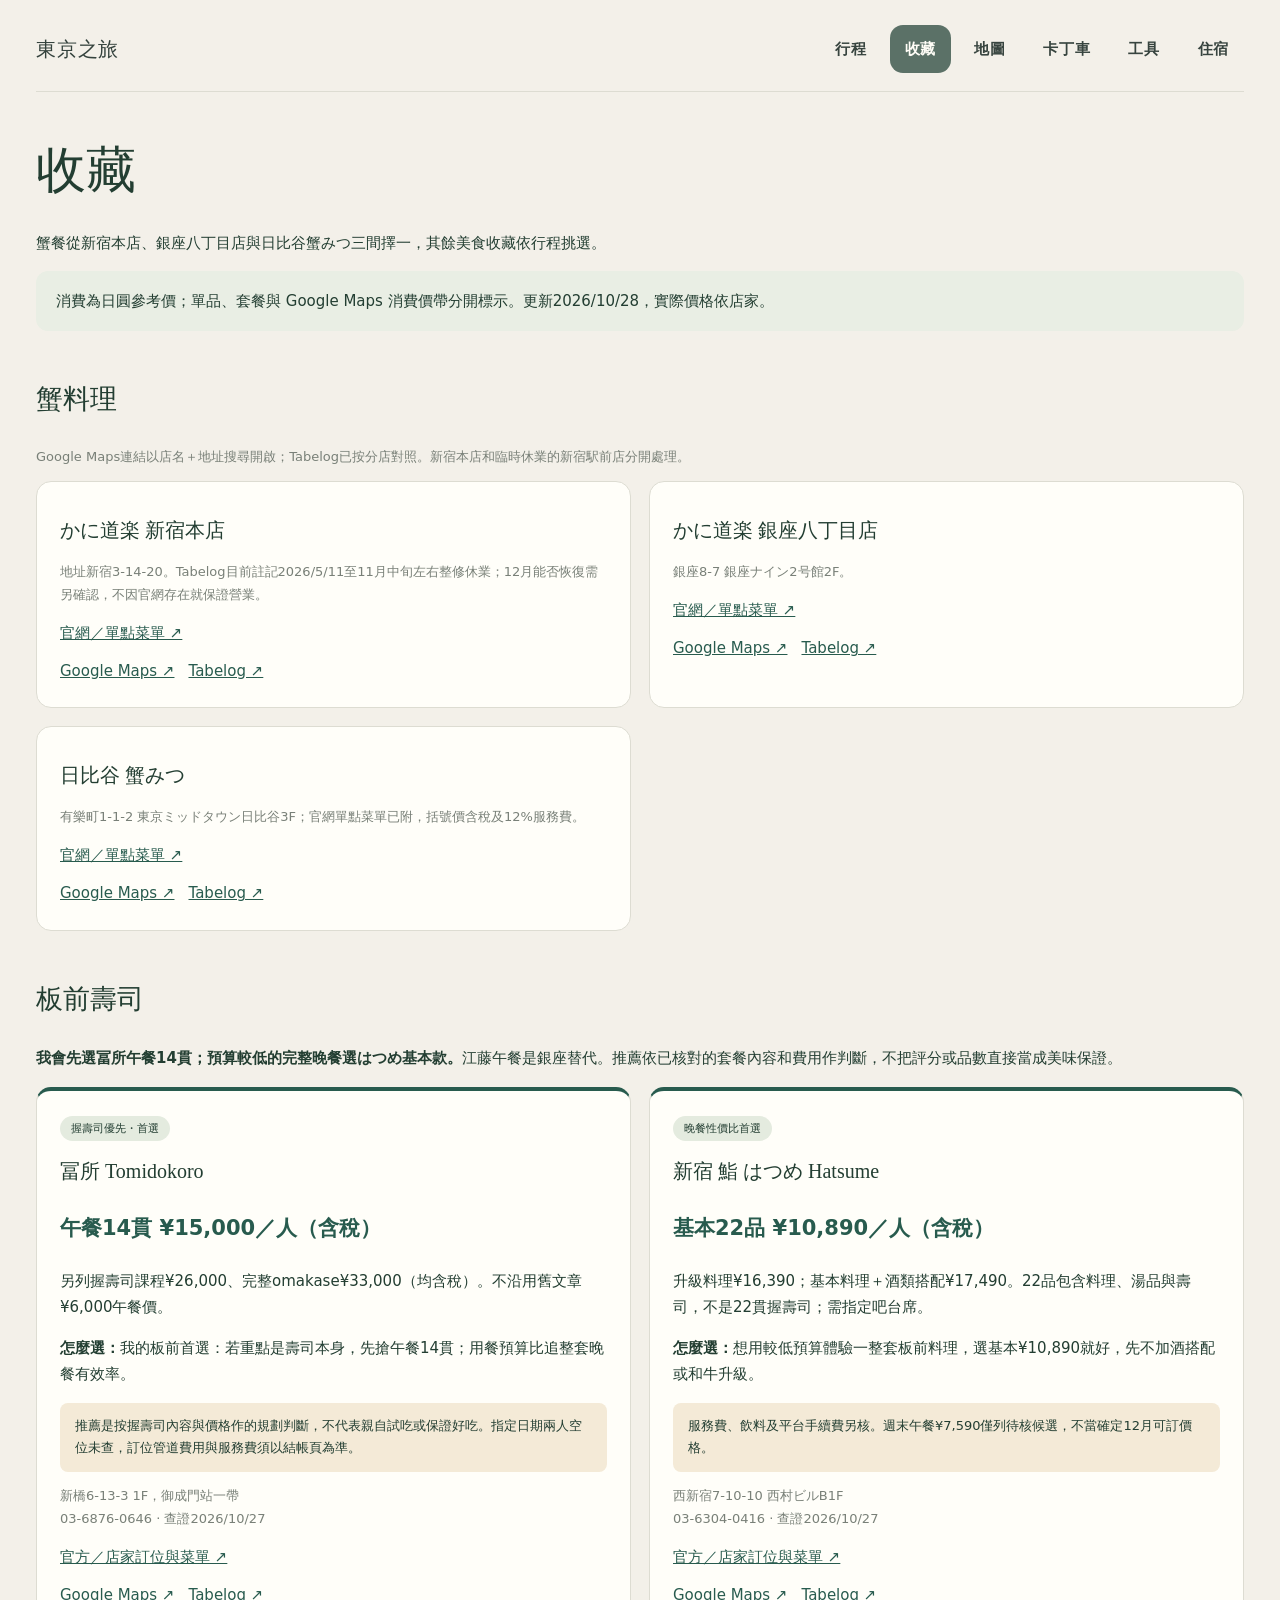
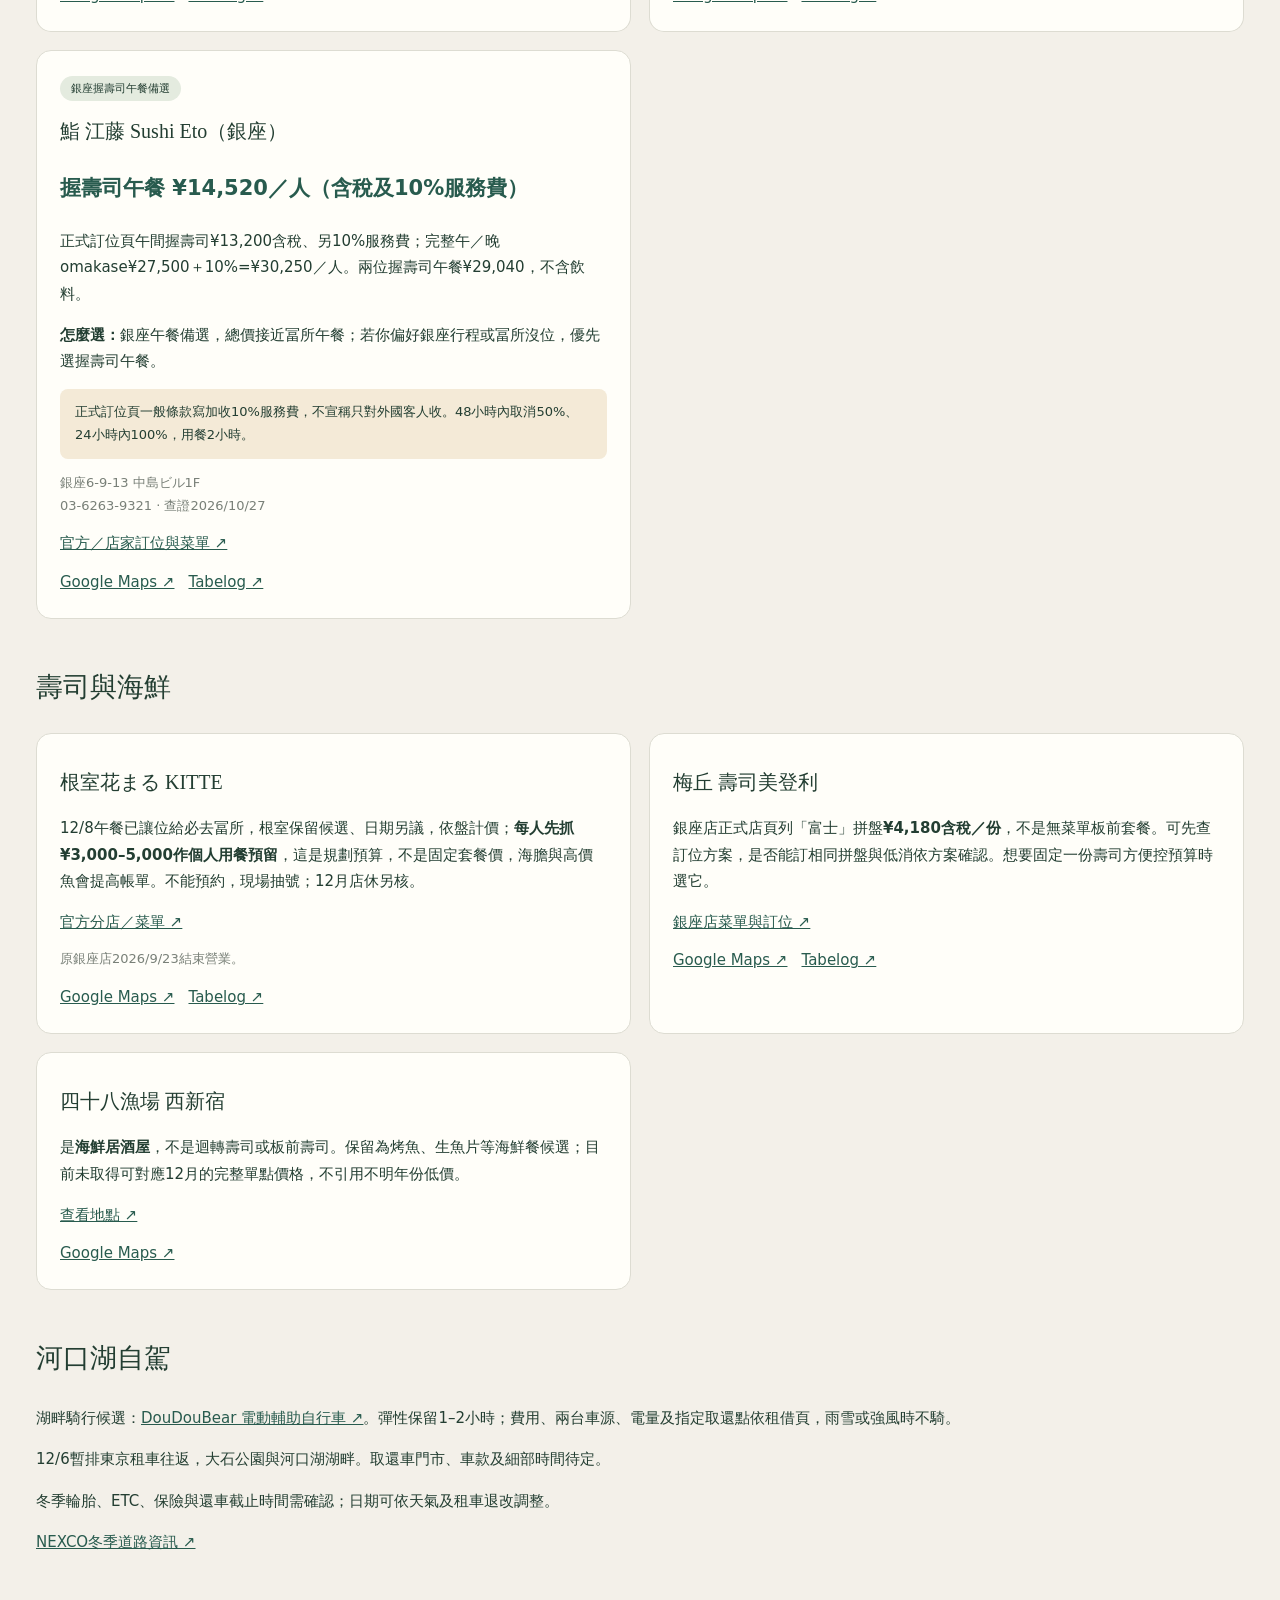
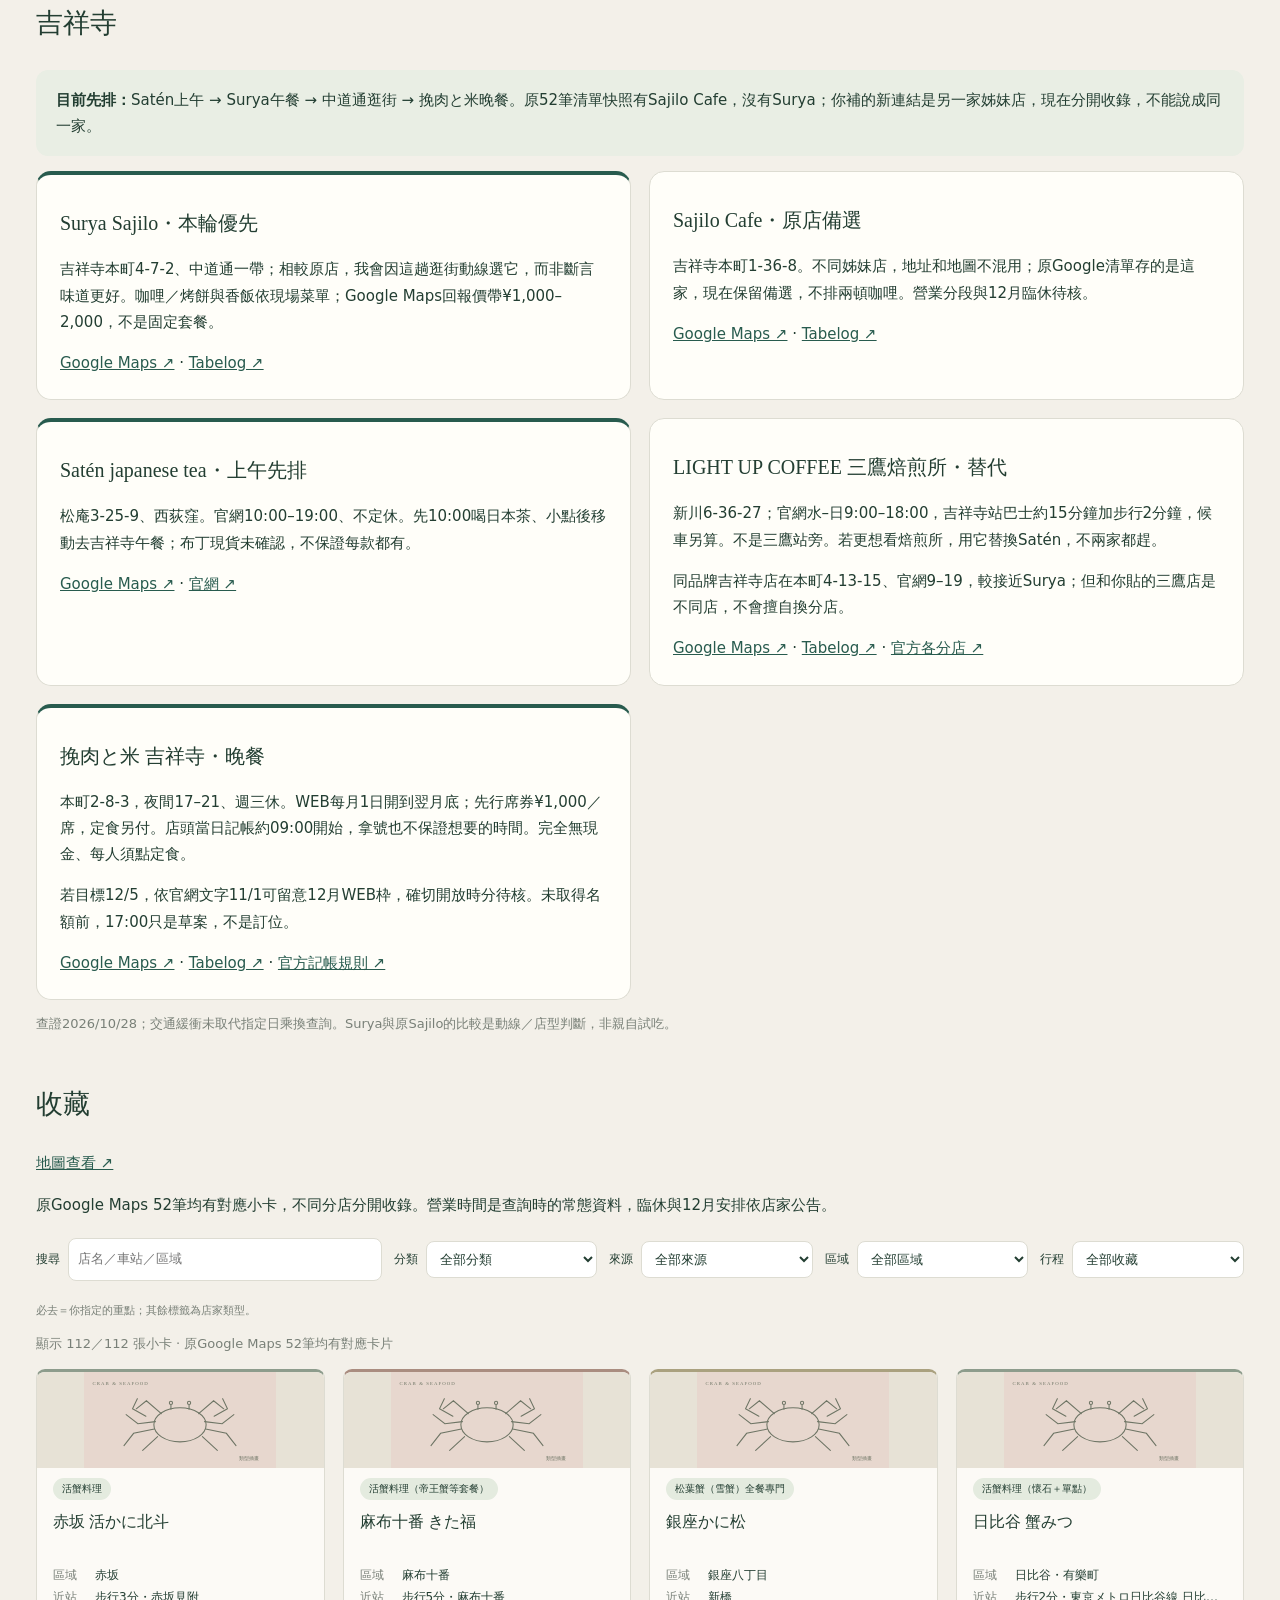
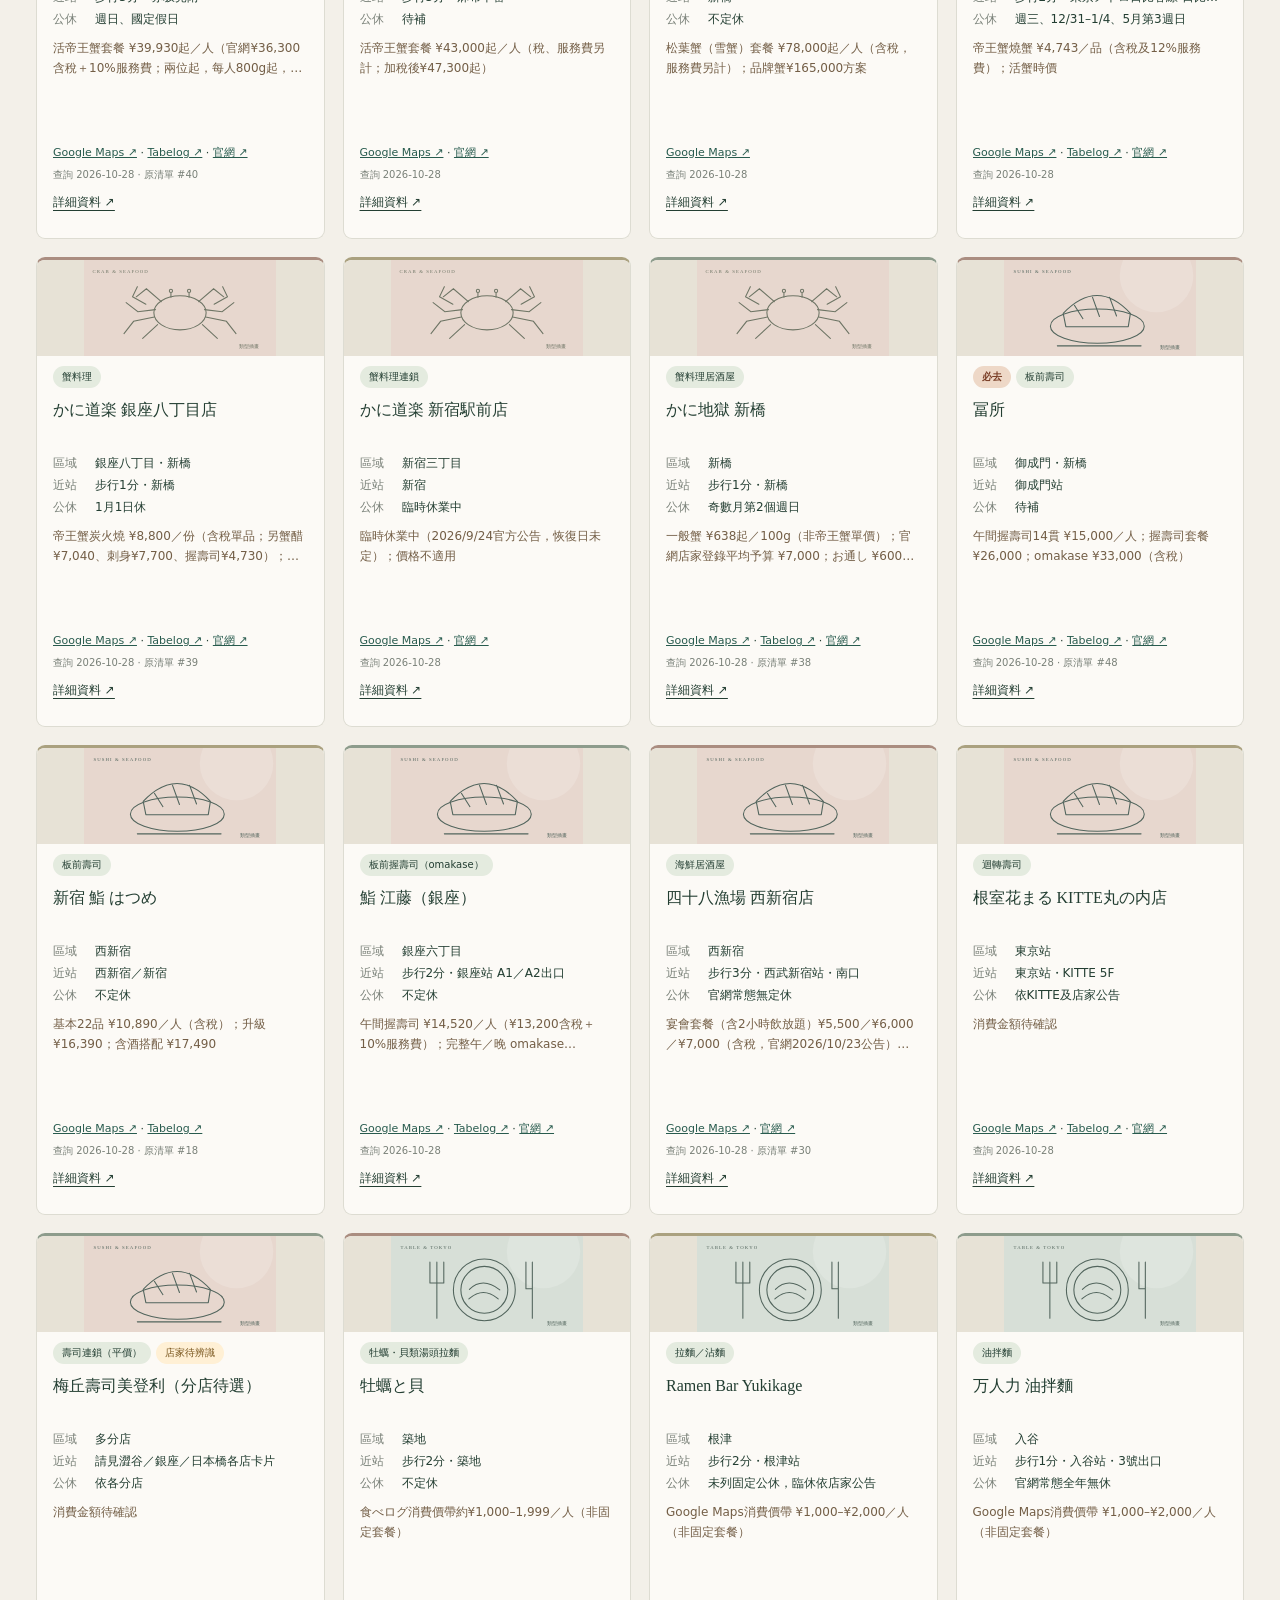
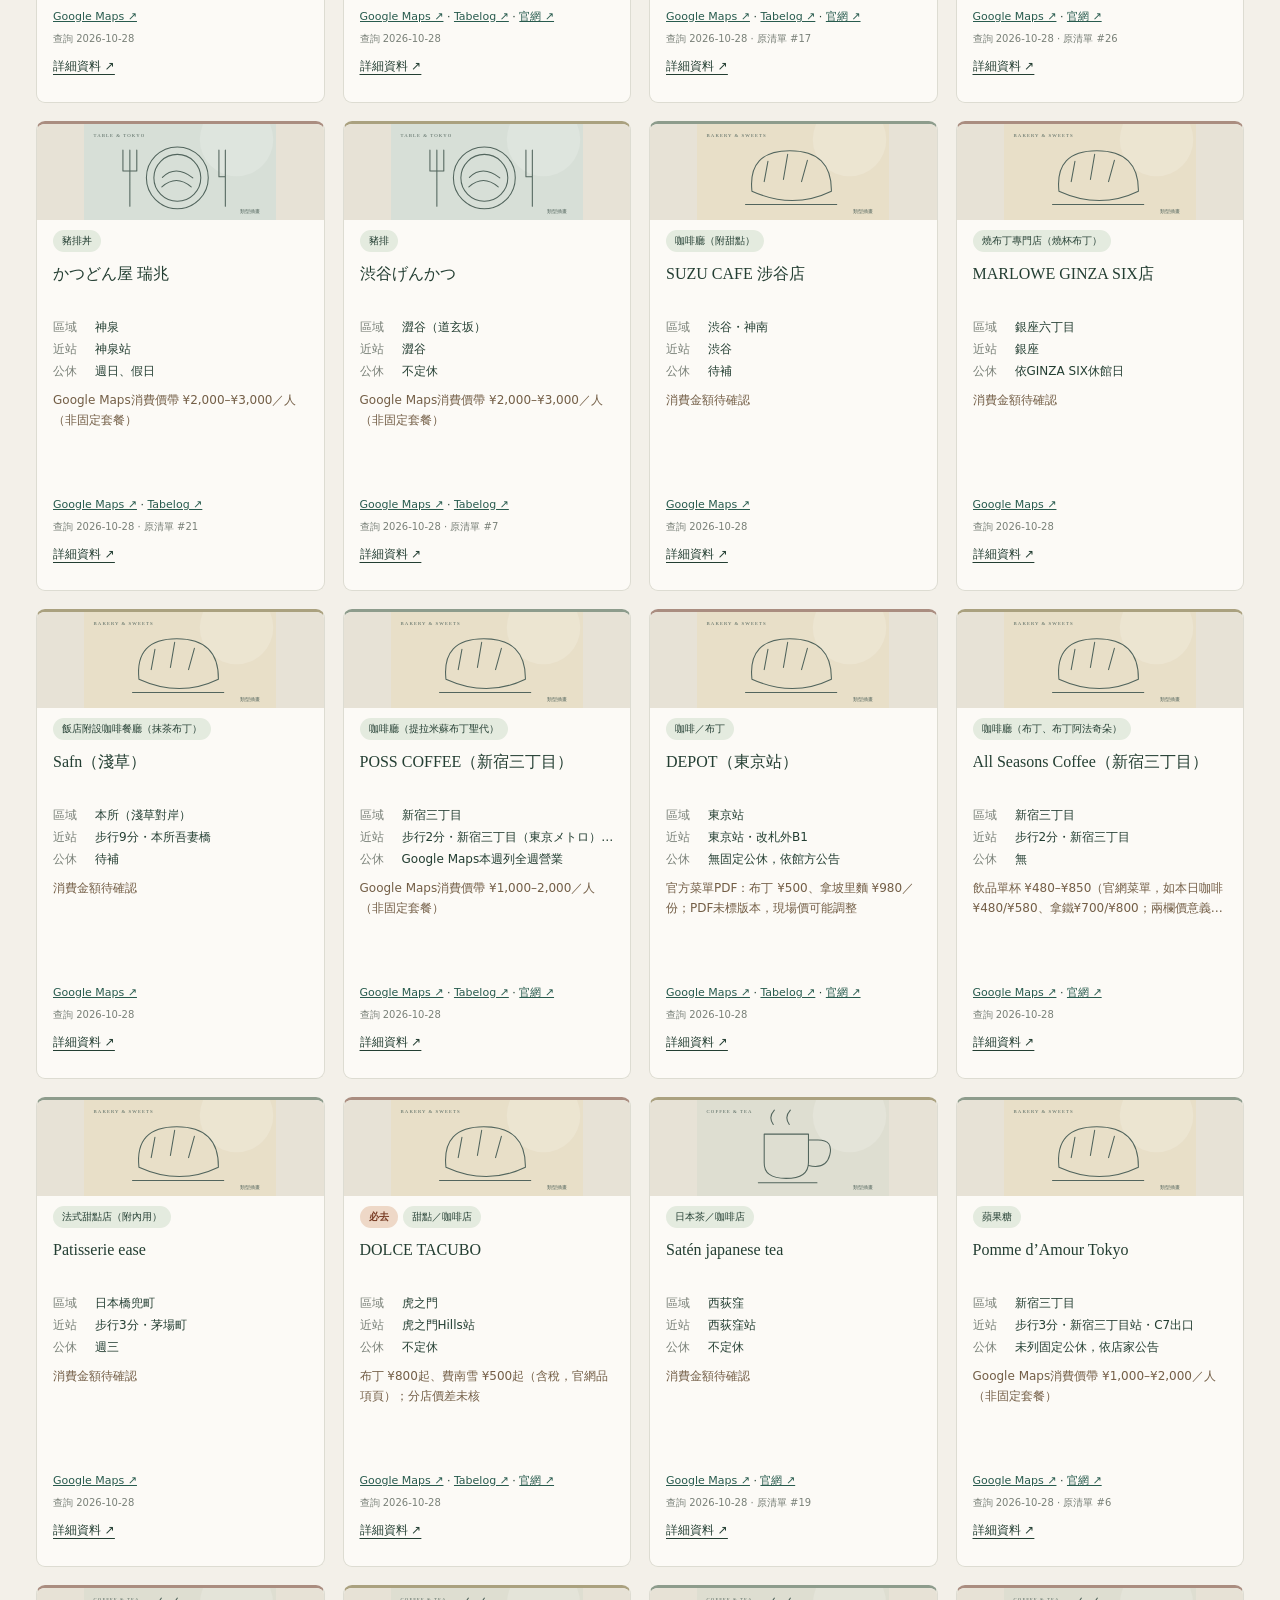
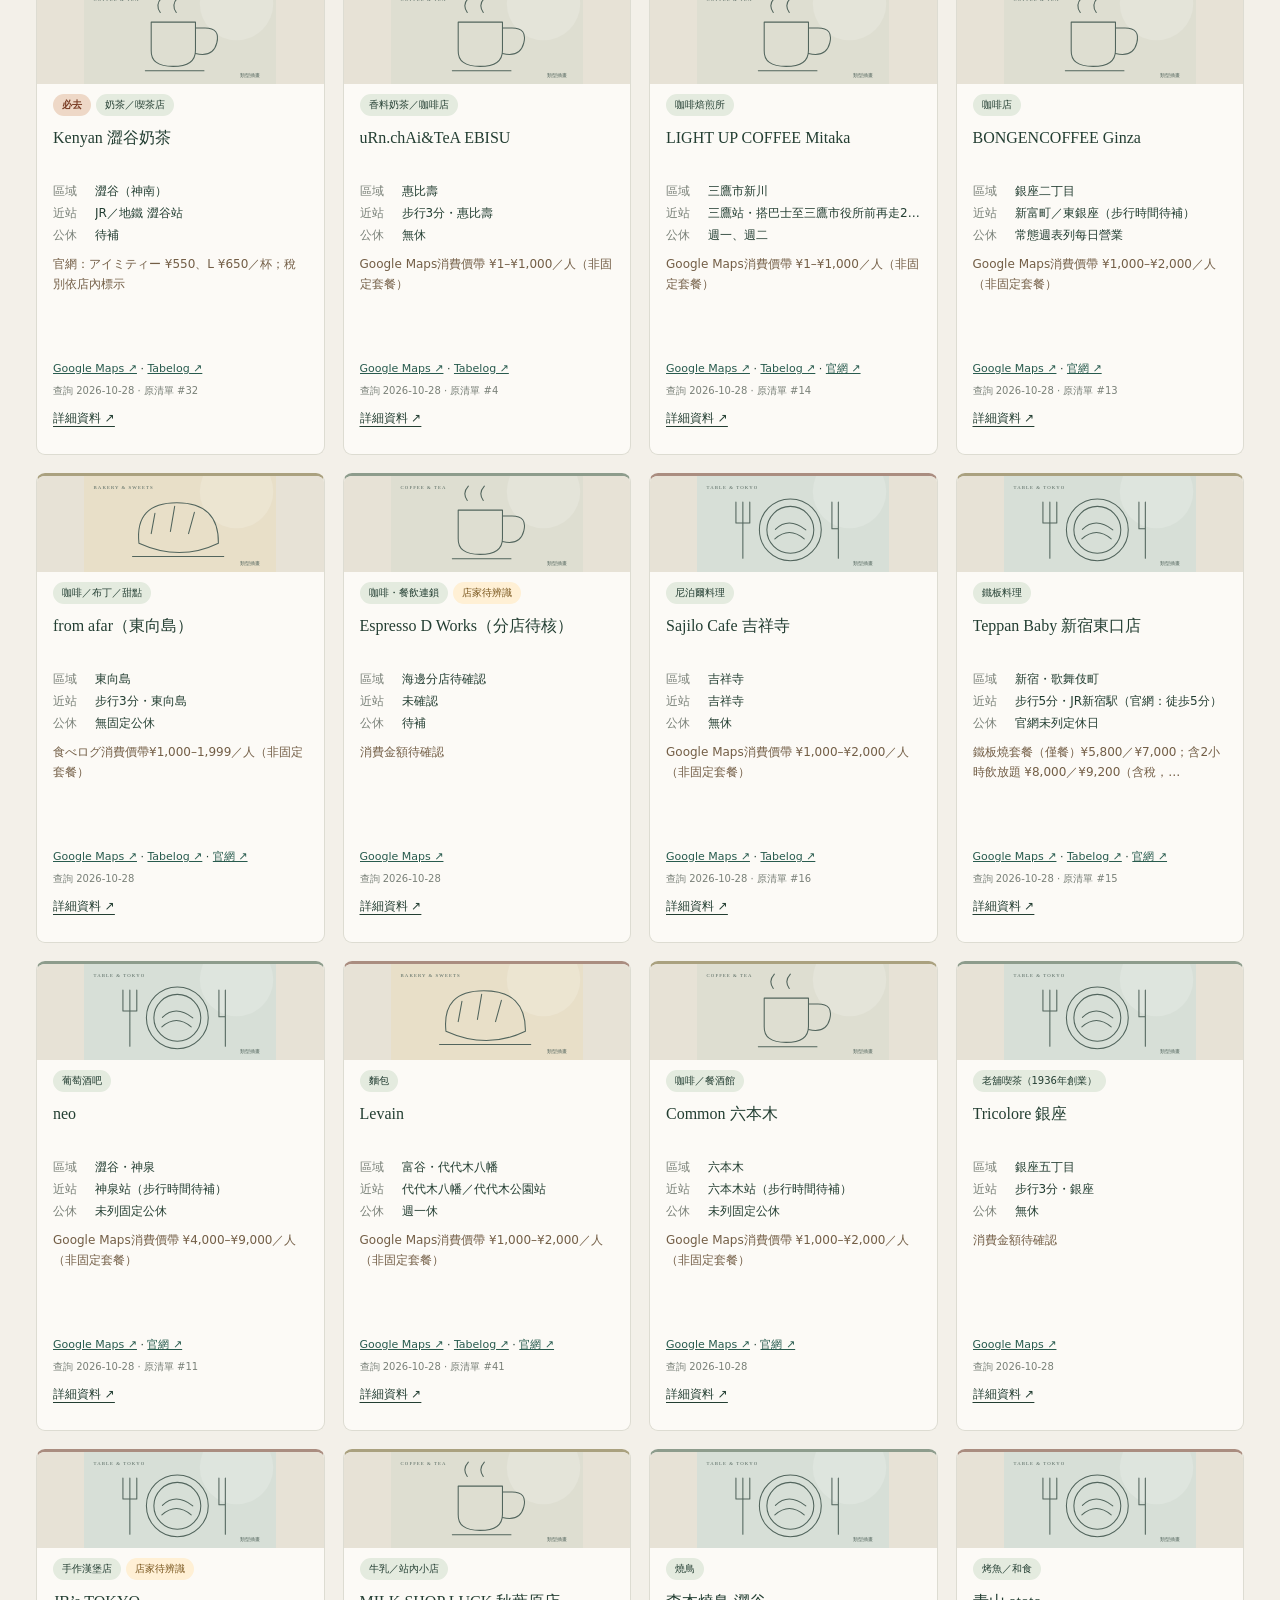
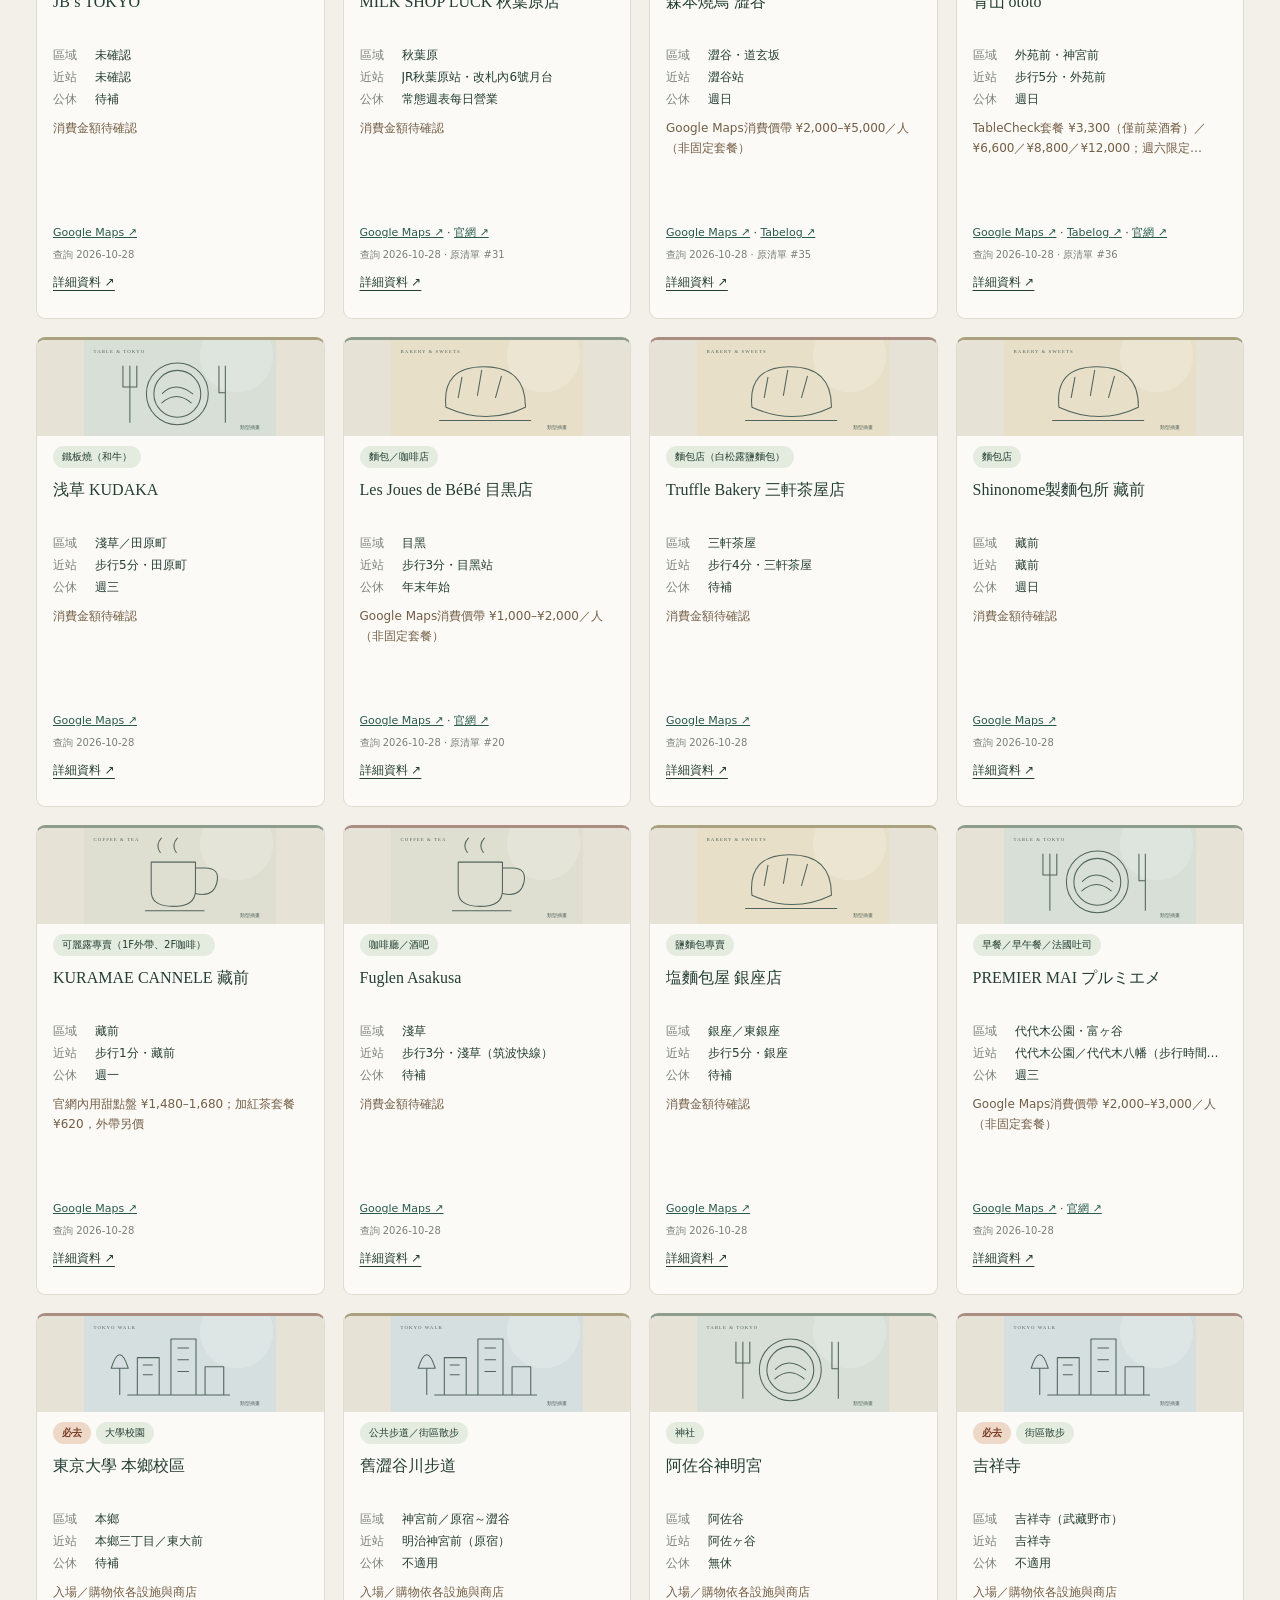
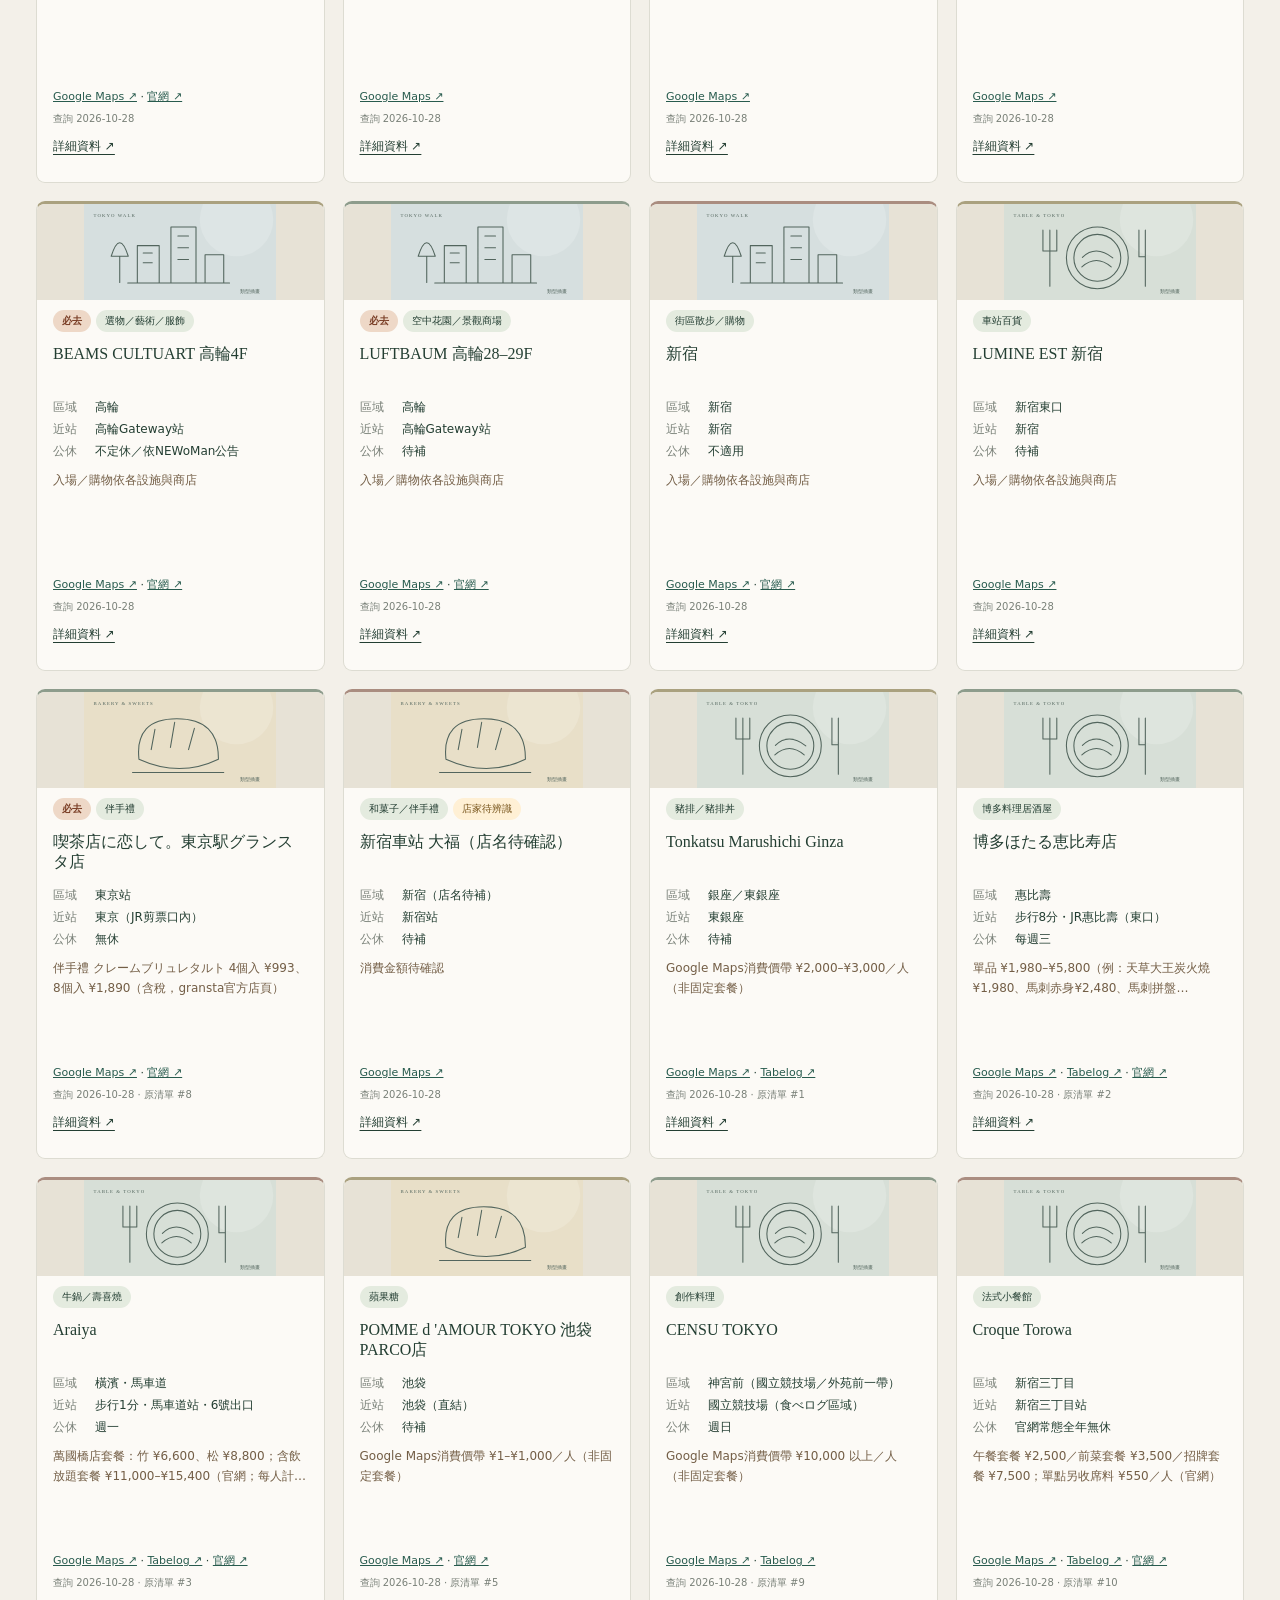
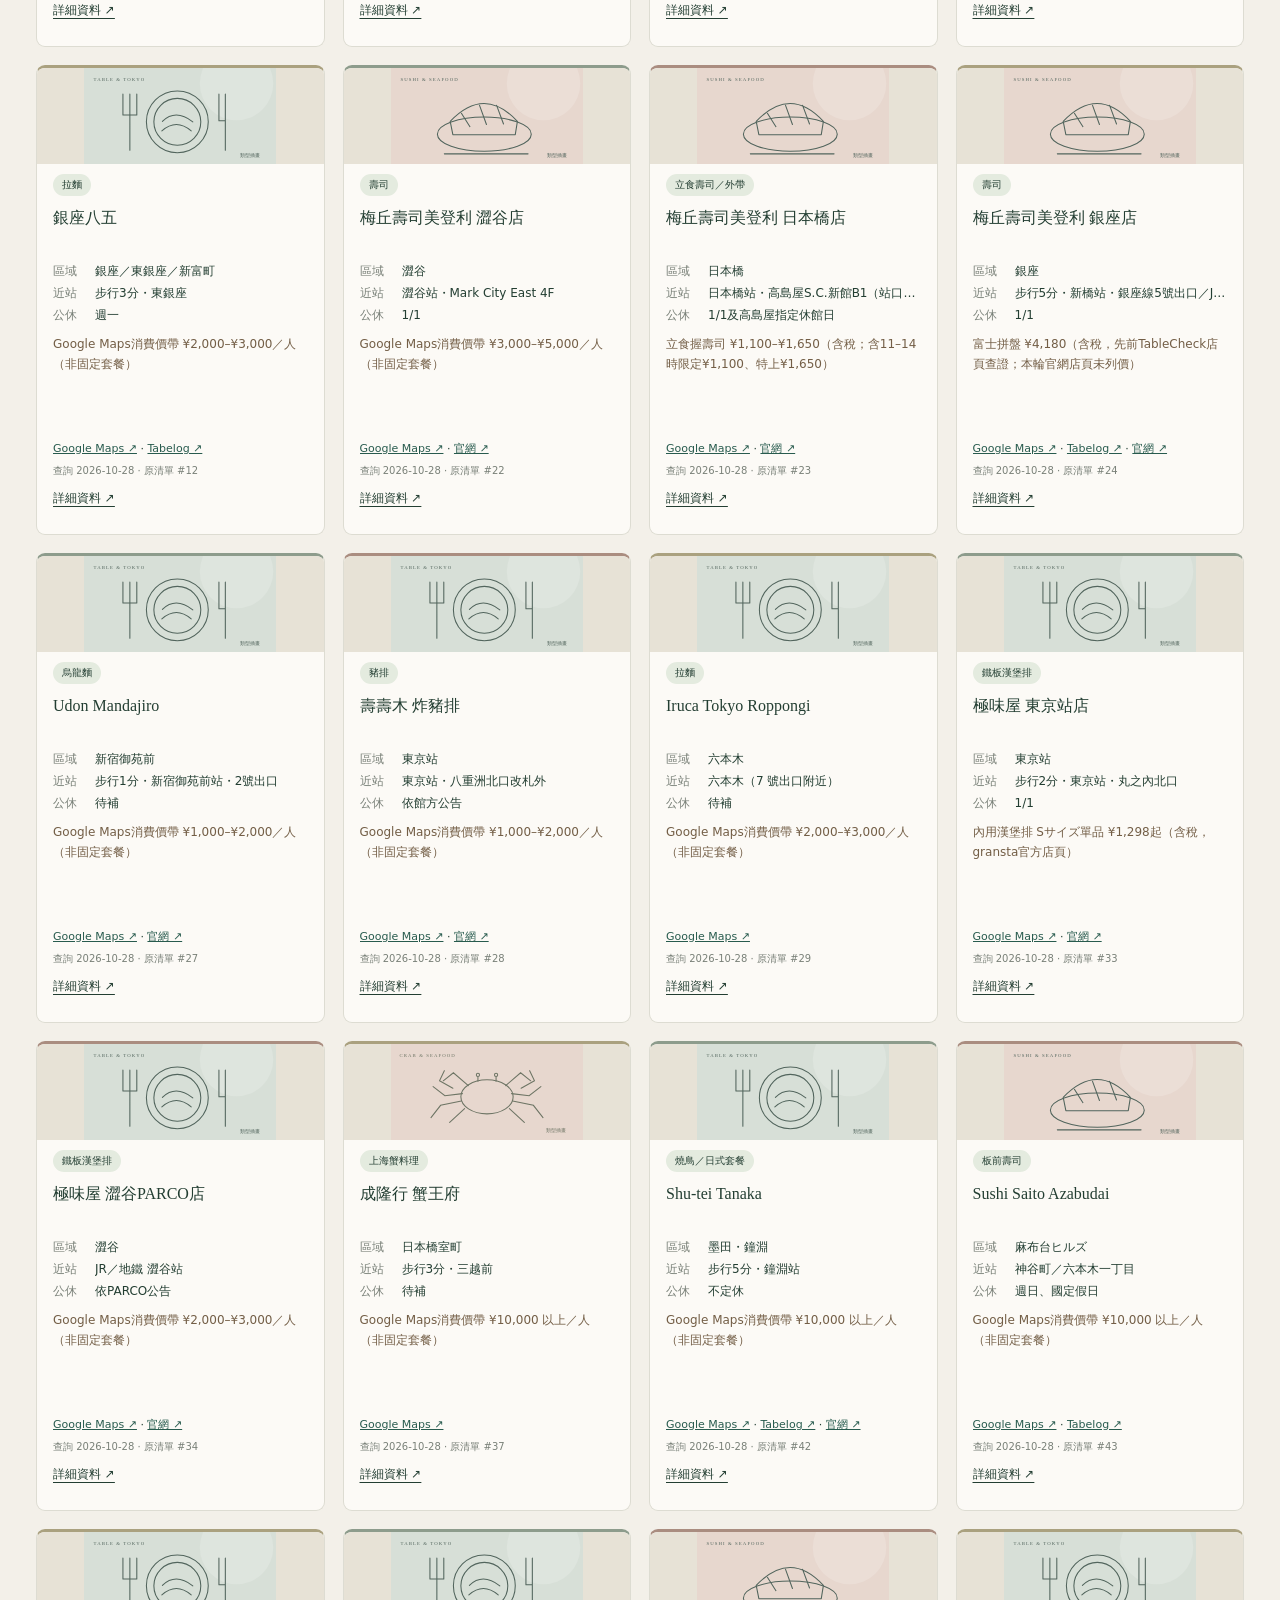
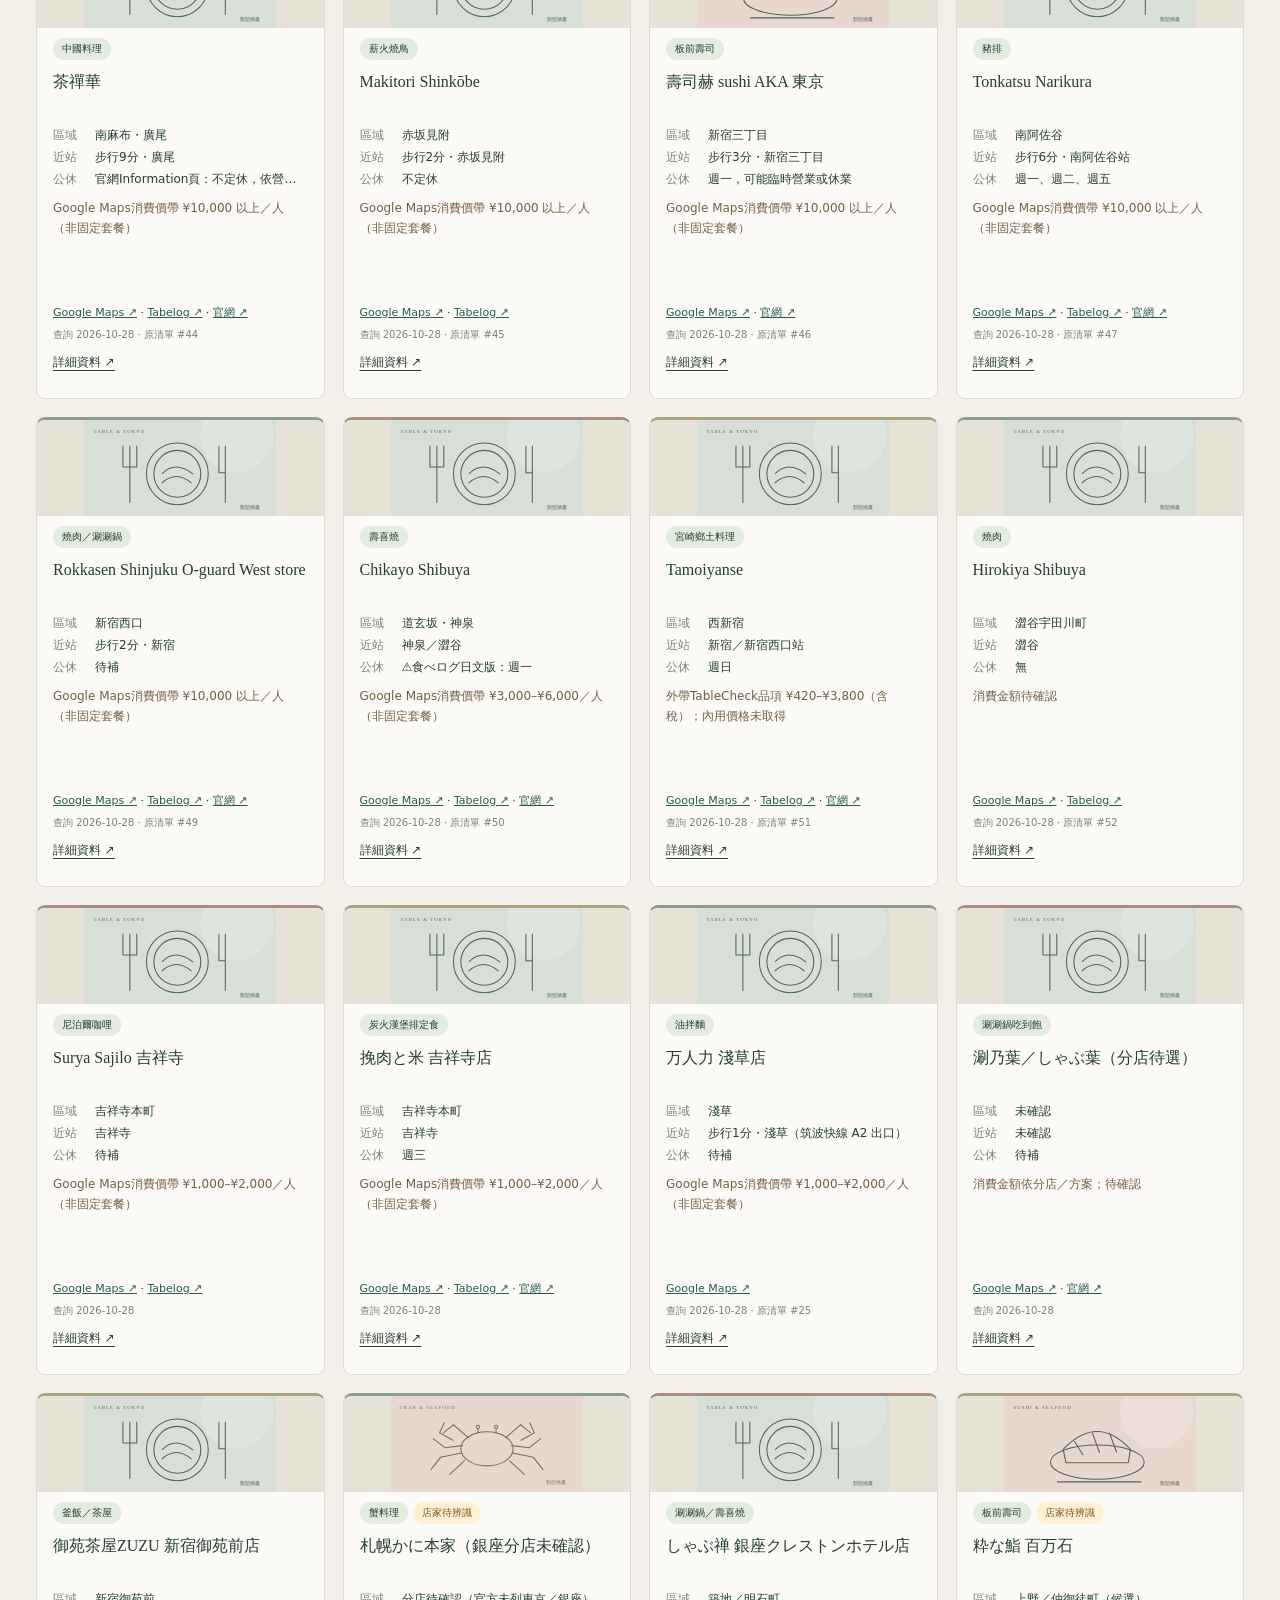
==== commit 21998a54: "Simplify collection shortcuts and closure summaries, verify Sushi Eto hours" ====
--- a/collections.html
+++ b/collections.html
@@ -38,14 +38,16 @@
 .site-header .site-brand{font-family:"Noto Sans TC","PingFang TC","Microsoft JhengHei",system-ui,sans-serif!important;font-size:20px!important;font-weight:600!important;font-style:normal!important;letter-spacing:.04em!important;line-height:1.5!important;text-decoration:none!important}
 
 .site-header .site-brand{font-family:"Songti TC","Noto Serif TC","PMingLiU",serif!important;font-weight:500!important}h1,h2,h3{font-family:"Songti TC","Noto Serif TC","PMingLiU",serif!important;font-weight:500}
-</style><div class="wrap"><header><div class="site-header"><a class="site-brand" href="itinerary.html">東京之旅</a><nav class="site-nav" aria-label="網站頁面"><a href="itinerary.html">行程</a><a href="collections.html" aria-current="page">收藏</a><a href="map.html">地圖</a><a href="kart.html">卡丁車</a><a href="tools.html">工具</a><a href="stay.html">住宿</a></nav></div></header><h1>收藏</h1><p class="intro">蟹餐從新宿本店、銀座八丁目店與日比谷蟹みつ三間擇一，其餘美食收藏依行程挑選。</p><p class="note">消費為日圓參考價；單品、套餐與 Google Maps 消費價帶分開標示。更新2026/10/28，實際價格依店家。</p><nav class="tabs"><a href="#crab">蟹餐廳</a><a href="#sushi">板前三家</a><a href="#value">平價壽司</a><a href="#tour">河口湖自駕</a><a href="#saved">全部收藏</a></nav><section id="crab"><h2>蟹料理</h2><p class="muted">Google Maps連結以店名＋地址搜尋開啟；Tabelog已按分店對照。新宿本店和臨時休業的新宿駅前店分開處理。</p><div class="cards"><article class="card"><h3>かに道楽 新宿本店</h3><p class="muted">地址新宿3-14-20。Tabelog目前註記2026/5/11至11月中旬左右整修休業；12月能否恢復需另確認，不因官網存在就保證營業。</p><a href="https://douraku.co.jp/kanto/shinjyuku_h/" target="_blank" rel="noopener noreferrer">官網／單點菜單 ↗</a><div class="restaurant-links" style="display:flex;gap:14px;flex-wrap:wrap;margin-top:12px"><a href="https://www.google.com/maps/search/?api=1&query=%E3%81%8B%E3%81%AB%E9%81%93%E6%A5%BD%20%E6%96%B0%E5%AE%BF%E6%9C%AC%E5%BA%97%20%E6%96%B0%E5%AE%BF3-14-20%20%E3%83%86%E3%82%A2%E3%83%88%E3%83%AB%E3%83%93%E3%83%AB7F%E3%83%BB8F%20%E6%9D%B1%E4%BA%AC" target="_blank" rel="noopener noreferrer">Google Maps ↗</a><a href="https://tabelog.com/tw/tokyo/A1304/A130401/13024176/" target="_blank" rel="noopener noreferrer">Tabelog ↗</a></div></article><article class="card"><h3>かに道楽 銀座八丁目店</h3><p class="muted">銀座8-7 銀座ナイン2号館2F。</p><a href="https://douraku.co.jp/kanto/ginza/" target="_blank" rel="noopener noreferrer">官網／單點菜單 ↗</a><div class="restaurant-links" style="display:flex;gap:14px;flex-wrap:wrap;margin-top:12px"><a href="https://www.google.com/maps/search/?api=1&query=%E3%81%8B%E3%81%AB%E9%81%93%E6%A5%BD%20%E9%8A%80%E5%BA%A7%E5%85%AB%E4%B8%81%E7%9B%AE%E5%BA%97%20%E9%8A%80%E5%BA%A78-7%20%E9%8A%80%E5%BA%A7%E3%83%8A%E3%82%A4%E3%83%B32%E5%8F%B7%E9%A4%A82F%20%E6%9D%B1%E4%BA%AC" target="_blank" rel="noopener noreferrer">Google Maps ↗</a><a href="https://tabelog.com/tw/tokyo/A1301/A130103/13015009/" target="_blank" rel="noopener noreferrer">Tabelog ↗</a></div></article><article class="card"><h3>日比谷 蟹みつ</h3><p class="muted">有樂町1-1-2 東京ミッドタウン日比谷3F；官網單點菜單已附，括號價含稅及12%服務費。</p><a href="https://hibiya-kanimitsu.com/menu/alacarte/" target="_blank" rel="noopener noreferrer">官網／單點菜單 ↗</a><div class="restaurant-links" style="display:flex;gap:14px;flex-wrap:wrap;margin-top:12px"><a href="https://www.google.com/maps/search/?api=1&query=%E6%97%A5%E6%AF%94%E8%B0%B7%20%E8%9F%B9%E3%81%BF%E3%81%A4%20%E6%9C%89%E6%A5%BD%E7%94%BA1-1-2%20%E6%9D%B1%E4%BA%AC%E3%83%9F%E3%83%83%E3%83%89%E3%82%BF%E3%82%A6%E3%83%B3%E6%97%A5%E6%AF%94%E8%B0%B73F%20%E6%9D%B1%E4%BA%AC" target="_blank" rel="noopener noreferrer">Google Maps ↗</a><a href="https://tabelog.com/tw/tokyo/A1301/A130102/13276492/" target="_blank" rel="noopener noreferrer">Tabelog ↗</a></div></article></div></section><h2 id="sushi">板前壽司</h2><p><b>我會先選冨所午餐14貫；預算較低的完整晚餐選はつめ基本款。</b>江藤午餐是銀座替代。推薦依已核對的套餐內容和費用作判斷，不把評分或品數直接當成美味保證。</p><div class="cards"><article class="card featured"><span class="tag">握壽司優先・首選</span><h3>冨所 Tomidokoro</h3><p class="price">午餐14貫 ¥15,000／人（含稅）</p><p>另列握壽司課程¥26,000、完整omakase¥33,000（均含稅）。不沿用舊文章¥6,000午餐價。</p><p><b>怎麼選：</b>我的板前首選：若重點是壽司本身，先搶午餐14貫；用餐預算比追整套晚餐有效率。</p><p class="warning">推薦是按握壽司內容與價格作的規劃判斷，不代表親自試吃或保證好吃。指定日期兩人空位未查，訂位管道費用與服務費須以結帳頁為準。</p><p class="muted">新橋6-13-3 1F，御成門站一帶<br>03-6876-0646 · 查證2026/10/27</p><a href="https://www.tablecheck.com/en/tomidokoro" target="_blank" rel="noopener noreferrer">官方／店家訂位與菜單 ↗</a><div class="restaurant-links" style="display:flex;gap:14px;flex-wrap:wrap;margin-top:12px"><a href="https://www.google.com/maps/search/?api=1&query=%E5%86%A8%E6%89%80%20Tomidokoro%20%E6%96%B0%E6%A9%8B6-13-3%20%E6%9D%B1%E4%BA%AC" target="_blank" rel="noopener noreferrer">Google Maps ↗</a><a href="https://tabelog.com/tw/tokyo/A1314/A131401/13223846/" target="_blank" rel="noopener noreferrer">Tabelog ↗</a></div></article><article class="card featured"><span class="tag">晚餐性價比首選</span><h3>新宿 鮨 はつめ Hatsume</h3><p class="price">基本22品 ¥10,890／人（含稅）</p><p>升級料理¥16,390；基本料理＋酒類搭配¥17,490。22品包含料理、湯品與壽司，不是22貫握壽司；需指定吧台席。</p><p><b>怎麼選：</b>想用較低預算體驗一整套板前料理，選基本¥10,890就好，先不加酒搭配或和牛升級。</p><p class="warning">服務費、飲料及平台手續費另核。週末午餐¥7,590僅列待核候選，不當確定12月可訂價格。</p><p class="muted">西新宿7-10-10 西村ビルB1F<br>03-6304-0416 · 查證2026/10/27</p><a href="https://www.tablecheck.com/en/sushi-hatsume-shinjuku" target="_blank" rel="noopener noreferrer">官方／店家訂位與菜單 ↗</a><div class="restaurant-links" style="display:flex;gap:14px;flex-wrap:wrap;margin-top:12px"><a href="https://www.google.com/maps/search/?api=1&query=%E6%96%B0%E5%AE%BF%20%E9%AE%A8%20%E3%81%AF%E3%81%A4%E3%82%81%20Hatsume%20%E8%A5%BF%E6%96%B0%E5%AE%BF7-10-10%20%E8%A5%BF%E6%9D%91%E3%83%93%E3%83%ABB1F%20%E6%9D%B1%E4%BA%AC" target="_blank" rel="noopener noreferrer">Google Maps ↗</a><a href="https://tabelog.com/tw/tokyo/A1304/A130401/13303213/" target="_blank" rel="noopener noreferrer">Tabelog ↗</a></div></article><article class="card "><span class="tag">銀座握壽司午餐備選</span><h3>鮨 江藤 Sushi Eto（銀座）</h3><p class="price">握壽司午餐 ¥14,520／人（含稅及10%服務費）</p><p>正式訂位頁午間握壽司¥13,200含稅、另10%服務費；完整午／晚omakase¥27,500＋10%=¥30,250／人。兩位握壽司午餐¥29,040，不含飲料。</p><p><b>怎麼選：</b>銀座午餐備選，總價接近冨所午餐；若你偏好銀座行程或冨所沒位，優先選握壽司午餐。</p><p class="warning">正式訂位頁一般條款寫加收10%服務費，不宣稱只對外國客人收。48小時內取消50%、24小時內100%，用餐2小時。</p><p class="muted">銀座6-9-13 中島ビル1F<br>03-6263-9321 · 查證2026/10/27</p><a href="https://www.tablecheck.com/shops/sushi-eto/reserve" target="_blank" rel="noopener noreferrer">官方／店家訂位與菜單 ↗</a><div class="restaurant-links" style="display:flex;gap:14px;flex-wrap:wrap;margin-top:12px"><a href="https://www.google.com/maps/search/?api=1&query=%E9%AE%A8%20%E6%B1%9F%E8%97%A4%20Sushi%20Eto%EF%BC%88%E9%8A%80%E5%BA%A7%EF%BC%89%20%E9%8A%80%E5%BA%A76-9-13%20%E4%B8%AD%E5%B3%B6%E3%83%93%E3%83%AB1F%20%E6%9D%B1%E4%BA%AC" target="_blank" rel="noopener noreferrer">Google Maps ↗</a><a href="https://tabelog.com/tw/tokyo/A1301/A130101/13293927/" target="_blank" rel="noopener noreferrer">Tabelog ↗</a></div></article></div><h2 id="value">壽司與海鮮</h2><div class="cards"><article class="card"><h3>根室花まる KITTE</h3><p>12/8午餐已讓位給必去冨所，根室保留候選、日期另議，依盤計價；<b>每人先抓¥3,000–5,000作個人用餐預留</b>，這是規劃預算，不是固定套餐價，海膽與高價魚會提高帳單。不能預約，現場抽號；12月店休另核。</p><a href="https://www.sushi-hanamaru.com/" target="_blank" rel="noopener noreferrer">官方分店／菜單 ↗</a><p class="muted">原銀座店2026/9/23結束營業。</p><div class="restaurant-links" style="display:flex;gap:14px;flex-wrap:wrap;margin-top:12px"><a href="https://www.google.com/maps/search/?api=1&query=%E6%A0%B9%E5%AE%A4%E8%8A%B1%E3%81%BE%E3%82%8B%20KITTE%20%E4%B8%B8%E3%81%AE%E5%86%852-7-2%20KITTE5F%20%E6%9D%B1%E4%BA%AC" target="_blank" rel="noopener noreferrer">Google Maps ↗</a><a href="https://tabelog.com/tw/tokyo/A1302/A130201/13153777/" target="_blank" rel="noopener noreferrer">Tabelog ↗</a></div></article><article class="card"><h3>梅丘 壽司美登利</h3><p>銀座店正式店頁列「富士」拼盤<b>¥4,180含稅／份</b>，不是無菜單板前套餐。可先查訂位方案，是否能訂相同拼盤與低消依方案確認。想要固定一份壽司方便控預算時選它。</p><a href="https://www.tablecheck.com/ja/sushinomidori-ginza" target="_blank" rel="noopener noreferrer">銀座店菜單與訂位 ↗</a><div class="restaurant-links" style="display:flex;gap:14px;flex-wrap:wrap;margin-top:12px"><a href="https://www.google.com/maps/search/?api=1&query=%E6%A2%85%E4%B8%98%20%E5%A3%BD%E5%8F%B8%E7%BE%8E%E7%99%BB%E5%88%A9%20%E9%8A%80%E5%BA%A7%E5%BA%97%20%E6%9D%B1%E4%BA%AC" target="_blank" rel="noopener noreferrer">Google Maps ↗</a><a href="https://tabelog.com/tw/tokyo/A1301/A130101/13004995/" target="_blank" rel="noopener noreferrer">Tabelog ↗</a></div></article><article class="card"><h3>四十八漁場 西新宿</h3><p>是<b>海鮮居酒屋</b>，不是迴轉壽司或板前壽司。保留為烤魚、生魚片等海鮮餐候選；目前未取得可對應12月的完整單點價格，不引用不明年份低價。</p><a href="https://www.google.com/maps/search/?api=1&query=四十八漁場%20西新宿店" target="_blank" rel="noopener noreferrer">查看地點 ↗</a><div class="restaurant-links" style="display:flex;gap:14px;flex-wrap:wrap;margin-top:12px"><a href="https://www.google.com/maps/search/?api=1&query=%E5%9B%9B%E5%8D%81%E5%85%AB%E6%BC%81%E5%A0%B4%20%E8%A5%BF%E6%96%B0%E5%AE%BF%20%20%E6%9D%B1%E4%BA%AC" target="_blank" rel="noopener noreferrer">Google Maps ↗</a></div></article></div><section id="tour"><h2>河口湖自駕</h2><p>湖畔騎行候選：<a href="https://www.ddbear.jp/" target="_blank" rel="noopener noreferrer">DouDouBear 電動輔助自行車 ↗</a>。彈性保留1–2小時；費用、兩台車源、電量及指定取還點依租借頁，雨雪或強風時不騎。</p><p>12/6暫排東京租車往返，大石公園與河口湖湖畔。取還車門市、車款及細部時間待定。</p><p>冬季輪胎、ETC、保險與還車截止時間需確認；日期可依天氣及租車退改調整。</p><a href="https://www.c-nexco.co.jp/special/snow/" target="_blank" rel="noopener noreferrer">NEXCO冬季道路資訊 ↗</a></section><section id="sajilo"><h2>吉祥寺</h2><p class="note"><b>目前先排：</b>Satén上午 → Surya午餐 → 中道通逛街 → 挽肉と米晚餐。原52筆清單快照有Sajilo Cafe，沒有Surya；你補的新連結是另一家姊妹店，現在分開收錄，不能說成同一家。</p><div class="cards"><article class="card featured"><h3>Surya Sajilo・本輪優先</h3><p>吉祥寺本町4-7-2、中道通一帶；相較原店，我會因這趟逛街動線選它，而非斷言味道更好。咖哩／烤餅與香飯依現場菜單；Google Maps回報價帶¥1,000–2,000，不是固定套餐。</p><a href="https://maps.app.goo.gl/7CQg8iB7QrQboKRw5" target="_blank" rel="noopener noreferrer">Google Maps ↗</a> · <a href="https://tabelog.com/tw/tokyo/A1320/A132001/13247894/" target="_blank" rel="noopener noreferrer">Tabelog ↗</a></article><article class="card"><h3>Sajilo Cafe・原店備選</h3><p>吉祥寺本町1-36-8。不同姊妹店，地址和地圖不混用；原Google清單存的是這家，現在保留備選，不排兩頓咖哩。營業分段與12月臨休待核。</p><a href="https://www.google.com/maps/search/?api=1&amp;query=Sajilo+Cafe+吉祥寺本町1-36-8" target="_blank" rel="noopener noreferrer">Google Maps ↗</a> · <a href="https://tabelog.com/tw/tokyo/A1320/A132001/13049661/" target="_blank" rel="noopener noreferrer">Tabelog ↗</a></article><article class="card featured"><h3>Satén japanese tea・上午先排</h3><p>松庵3-25-9、西荻窪。官網10:00–19:00、不定休。先10:00喝日本茶、小點後移動去吉祥寺午餐；布丁現貨未確認，不保證每款都有。</p><a href="https://maps.app.goo.gl/fc2phXSvzFsfkcn5A" target="_blank" rel="noopener noreferrer">Google Maps ↗</a> · <a href="https://saten.jp/" target="_blank" rel="noopener noreferrer">官網 ↗</a></article><article class="card"><h3>LIGHT UP COFFEE 三鷹焙煎所・替代</h3><p>新川6-36-27；官網水–日9:00–18:00，吉祥寺站巴士約15分鐘加步行2分鐘，候車另算。不是三鷹站旁。若更想看焙煎所，用它替換Satén，不兩家都趕。</p><p>同品牌吉祥寺店在本町4-13-15、官網9–19，較接近Surya；但和你貼的三鷹店是不同店，不會擅自換分店。</p><a href="https://maps.app.goo.gl/UoEsGhWMCMJ9B15c8" target="_blank" rel="noopener noreferrer">Google Maps ↗</a> · <a href="https://tabelog.com/tw/tokyo/A1320/A132002/13289031/" target="_blank" rel="noopener noreferrer">Tabelog ↗</a> · <a href="https://lightupcoffee.com/pages/store" target="_blank" rel="noopener noreferrer">官方各分店 ↗</a></article><article class="card featured"><h3>挽肉と米 吉祥寺・晚餐</h3><p>本町2-8-3，夜間17–21、週三休。WEB每月1日開到翌月底；先行席券¥1,000／席，定食另付。店頭當日記帳約09:00開始，拿號也不保證想要的時間。完全無現金、每人須點定食。</p><p>若目標12/5，依官網文字11/1可留意12月WEB枠，確切開放時分待核。未取得名額前，17:00只是草案，不是訂位。</p><a href="https://maps.app.goo.gl/rNENeprnwsawaBMGA" target="_blank" rel="noopener noreferrer">Google Maps ↗</a> · <a href="https://tabelog.com/tw/tokyo/A1320/A132001/13246332/" target="_blank" rel="noopener noreferrer">Tabelog ↗</a> · <a href="https://hikinikutocome.com/visit/kichijoji/" target="_blank" rel="noopener noreferrer">官方記帳規則 ↗</a></article></div><p class="muted">查證2026/10/28；交通緩衝未取代指定日乘換查詢。Surya與原Sajilo的比較是動線／店型判斷，非親自試吃。</p></section><h2 id="saved">收藏</h2><p><a href="map.html">地圖查看 ↗</a></p><p>原Google Maps 52筆均有對應小卡，不同分店分開收錄。營業時間是查詢時的常態資料，臨休與12月安排依店家公告。</p><div class="filters"><label>搜尋<input id="search" type="search" placeholder="店名／車站／區域"></label><label>分類<select id="category"><option value="">全部分類</option></select></label><label>來源<select id="origin"><option value="">全部來源</option><option value="maps">原Google Maps 52筆</option></select></label><label>區域<select id="area"><option value="">全部區域</option></select></label><label>行程<select id="priority"><option value="">全部收藏</option><option value="must">已選收藏</option></select></label></div><p class="card-meta">必去＝你指定的重點；其餘標籤為店家類型。</p><p id="count" class="muted" aria-live="polite"></p><div class="list" id="list"></div><details class="coverage" style="margin-top:25px"><summary>原Google Maps清單52筆・逐筆對照</summary><table><thead><tr><th>編號</th><th>原始名稱</th><th>對應小卡</th></tr></thead><tbody><tr><td>1</td><td>Tonkatsu Marushichi Ginza</td><td><button type="button" data-original="1">查看小卡</button></td></tr><tr><td>2</td><td>博多ほたる恵比寿店</td><td><button type="button" data-original="2">查看小卡</button></td></tr><tr><td>3</td><td>Araiya</td><td><button type="button" data-original="3">查看小卡</button></td></tr><tr><td>4</td><td>Urn Chai &amp; Tea | Ebisu</td><td><button type="button" data-original="4">查看小卡</button></td></tr><tr><td>5</td><td>POMME d &#x27;AMOUR TOKYO 池袋PARCO店</td><td><button type="button" data-original="5">查看小卡</button></td></tr><tr><td>6</td><td>Pomme d&#x27;Amour Tokyo</td><td><button type="button" data-original="6">查看小卡</button></td></tr><tr><td>7</td><td>渋谷げんかつ</td><td><button type="button" data-original="7">查看小卡</button></td></tr><tr><td>8</td><td>喫茶店に恋して。東京駅グランスタ店</td><td><button type="button" data-original="8">查看小卡</button></td></tr><tr><td>9</td><td>CENSU TOKYO</td><td><button type="button" data-original="9">查看小卡</button></td></tr><tr><td>10</td><td>Croque Torowa</td><td><button type="button" data-original="10">查看小卡</button></td></tr><tr><td>11</td><td>neo</td><td><button type="button" data-original="11">查看小卡</button></td></tr><tr><td>12</td><td>銀座八五</td><td><button type="button" data-original="12">查看小卡</button></td></tr><tr><td>13</td><td>BONGENCOFFEE Ginza</td><td><button type="button" data-original="13">查看小卡</button></td></tr><tr><td>14</td><td>LIGHT UP COFFEE Mitaka</td><td><button type="button" data-original="14">查看小卡</button></td></tr><tr><td>15</td><td>Teppan Baby</td><td><button type="button" data-original="15">查看小卡</button></td></tr><tr><td>16</td><td>咖啡 Sajilo</td><td><button type="button" data-original="16">查看小卡</button></td></tr><tr><td>17</td><td>Ramen Bar Yukikage</td><td><button type="button" data-original="17">查看小卡</button></td></tr><tr><td>18</td><td>Shinjuku Sushi Hatsume</td><td><button type="button" data-original="18">查看小卡</button></td></tr><tr><td>19</td><td>Saten Japanese Tea</td><td><button type="button" data-original="19">查看小卡</button></td></tr><tr><td>20</td><td>les joues de BeBe</td><td><button type="button" data-original="20">查看小卡</button></td></tr><tr><td>21</td><td>豬排丼屋 瑞兆</td><td><button type="button" data-original="21">查看小卡</button></td></tr><tr><td>22</td><td>梅丘壽司美登利 澀谷店</td><td><button type="button" data-original="22">查看小卡</button></td></tr><tr><td>23</td><td>梅丘壽司美登利 日本橋店</td><td><button type="button" data-original="23">查看小卡</button></td></tr><tr><td>24</td><td>梅丘壽司美登利 銀座店</td><td><button type="button" data-original="24">查看小卡</button></td></tr><tr><td>25</td><td>Banninriki Asakusa</td><td><button type="button" data-original="25">查看小卡</button></td></tr><tr><td>26</td><td>油拌麵 萬人力</td><td><button type="button" data-original="26">查看小卡</button></td></tr><tr><td>27</td><td>Udon Mandajiro</td><td><button type="button" data-original="27">查看小卡</button></td></tr><tr><td>28</td><td>壽壽木 炸豬排</td><td><button type="button" data-original="28">查看小卡</button></td></tr><tr><td>29</td><td>Iruca Tokyo Roppongi</td><td><button type="button" data-original="29">查看小卡</button></td></tr><tr><td>30</td><td>Yonpachi Gyojo Nishi-Shinjuku</td><td><button type="button" data-original="30">查看小卡</button></td></tr><tr><td>31</td><td>Milk Shop Luck Akihabara (Platform 6)</td><td><button type="button" data-original="31">查看小卡</button></td></tr><tr><td>32</td><td>Kenyan Shibuya</td><td><button type="button" data-original="32">查看小卡</button></td></tr><tr><td>33</td><td>極味屋 東京站店</td><td><button type="button" data-original="33">查看小卡</button></td></tr><tr><td>34</td><td>極味屋 澀谷PARCO店</td><td><button type="button" data-original="34">查看小卡</button></td></tr><tr><td>35</td><td>Shibuya Morimoto</td><td><button type="button" data-original="35">查看小卡</button></td></tr><tr><td>36</td><td>Aoyama Ototo</td><td><button type="button" data-original="36">查看小卡</button></td></tr><tr><td>37</td><td>成隆行 蟹王府</td><td><button type="button" data-original="37">查看小卡</button></td></tr><tr><td>38</td><td>Kani Jigoku Shimbashi</td><td><button type="button" data-original="38">查看小卡</button></td></tr><tr><td>39</td><td>螃蟹道樂 銀座八丁目店</td><td><button type="button" data-original="39">查看小卡</button></td></tr><tr><td>40</td><td>活蟹 北斗</td><td><button type="button" data-original="40">查看小卡</button></td></tr><tr><td>41</td><td>Levain</td><td><button type="button" data-original="41">查看小卡</button></td></tr><tr><td>42</td><td>Shu-tei Tanaka</td><td><button type="button" data-original="42">查看小卡</button></td></tr><tr><td>43</td><td>Sushi Saito Azabudai</td><td><button type="button" data-original="43">查看小卡</button></td></tr><tr><td>44</td><td>茶禪華</td><td><button type="button" data-original="44">查看小卡</button></td></tr><tr><td>45</td><td>Makitori Shinkōbe</td><td><button type="button" data-original="45">查看小卡</button></td></tr><tr><td>46</td><td>壽司赫 sushi AKA 東京</td><td><button type="button" data-original="46">查看小卡</button></td></tr><tr><td>47</td><td>Tonkatsu Narikura</td><td><button type="button" data-original="47">查看小卡</button></td></tr><tr><td>48</td><td>Tomidokoro</td><td><button type="button" data-original="48">查看小卡</button></td></tr><tr><td>49</td><td>Rokkasen Shinjuku O-guard West store</td><td><button type="button" data-original="49">查看小卡</button></td></tr><tr><td>50</td><td>Chikayo Shibuya</td><td><button type="button" data-original="50">查看小卡</button></td></tr><tr><td>51</td><td>Tamoiyanse</td><td><button type="button" data-original="51">查看小卡</button></td></tr><tr><td>52</td><td>Hirokiya Shibuya</td><td><button type="button" data-original="52">查看小卡</button></td></tr></tbody></table></details><dialog id="place-dialog" class="place-dialog" aria-labelledby="place-dialog-title"><div class="dialog-head"><h3 id="place-dialog-title"></h3><button id="place-dialog-close" type="button">關閉</button></div><div id="place-dialog-content"></div></dialog><footer>店家資料更新：2026/10/28。常態營業時間不代表指定日期一定營業；付款僅列已找到的資訊；部分依搜尋摘要整理，原頁連結附於小卡。未確認的欄位保留標記。Google Maps API本輪使用0次。</footer></div><script id="collection" type="application/json">[{"name": "赤坂 活かに北斗", "category": "活蟹料理", "sources": ["文字清單", "Google Maps"], "note": "", "must": false, "tabelog": "https://tabelog.com/tokyo/A1308/A130801/13196019/", "originalEntries": [{"index": 40, "name": "活蟹 北斗"}], "placeFacts": {"displayName": "活かに 北斗（赤坂）", "identityStatus": "confirmed", "area": "赤坂", "station": "赤坂見附", "walkingMinutes": 3, "address": "東京都港區赤坂3-11-7 ソシアル赤坂ビル 2F", "shopType": "活蟹料理", "hours": "官方：平日17:00–23:00（最後預約受理20:30）、週六17:00–21:00（最後19:00）。食べログ部分頁面記平日至22:30、週六至21:30", "closedDays": "週日、國定假日（官方）", "payment": "食べログ：信用卡 VISA/Master/JCB/AMEX/Diners/UnionPay；電子錢包不可；QR不可；現金未載明；服務費10%", "paymentStatus": "partial", "officialUrl": "https://ikekani-hokuto.com/access/", "sourceUrls": ["https://ikekani-hokuto.com/access/", "https://tabelog.com/en/tokyo/A1308/A130801/13196019/", "https://selection.tabelog.com/tokyo/A1308/A130801/13196019/"], "checkedAt": "2026-10-28", "evidenceNotes": "依所附來源搜尋摘要整理；尚未逐一讀取原頁，指定日期營業與付款仍需以店家最新公告確認。", "sourceLevel": "search_summary"}, "googleMaps": "https://www.google.com/maps/search/?api=1&query=%E6%B4%BB%E3%81%8B%E3%81%AB%20%E5%8C%97%E6%96%97%EF%BC%88%E8%B5%A4%E5%9D%82%EF%BC%89%20%E6%9D%B1%E4%BA%AC%E9%83%BD%E6%B8%AF%E5%8D%80%E8%B5%A4%E5%9D%823-11-7%20%E3%82%BD%E3%82%B7%E3%82%A2%E3%83%AB%E8%B5%A4%E5%9D%82%E3%83%93%E3%83%AB%202F", "userMust": false, "priceInfo": {"text": "活帝王蟹套餐 ¥39,930起／人（官網¥36,300含稅＋10%服務費；兩位起，每人800g起，不含飲料）", "kind": "course_per_person", "sourceUrls": ["https://ikekani-hokuto.com/crab/live-performance-crab/"], "checkedAt": "2026-10-28", "mapsRange": "Google Maps消費價帶 ¥10,000 以上／人（非固定套餐）"}}, {"name": "麻布十番 きた福", "category": "帝王蟹／蟹料理", "sources": ["文字清單"], "note": "", "must": false, "tabelog": null, "originalEntries": [], "userMust": false, "placeFacts": {"displayName": "麻布十番 きた福", "identityStatus": "confirmed", "area": "麻布十番", "station": "麻布十番", "walkingMinutes": 5, "address": "東京都港區麻布十番3-6-9 Juban M-building 1F", "shopType": "活蟹料理（帝王蟹等套餐）", "hours": "未確認", "closedDays": "未確認", "payment": "未確認", "paymentStatus": "unknown", "officialUrl": "https://kanikitafuku.com/azabujuban/", "sourceUrls": ["https://kanikitafuku.com/azabujuban/menu/index.html", "https://foodle.pro/post/94176", "https://tabelog.com/tokyo/A1308/A130801/13149065/"], "checkedAt": "2026-10-28", "evidenceNotes": "依已附來源整理；部分僅取得搜尋摘要，常態營業與臨時調整請以店家公告為準。", "sourceLevel": "search_summary"}, "priceInfo": {"text": "活帝王蟹套餐 ¥43,000起／人（稅、服務費另計；加稅後¥47,300起）", "kind": "course_per_person", "sourceUrls": ["https://kanikitafuku.com/azabujuban/menu/index.html"], "checkedAt": "2026-10-28"}}, {"name": "銀座かに松", "category": "帝王蟹／蟹料理", "sources": ["文字清單"], "note": "松葉蟹（雪蟹）專門店，不是帝王蟹。詳細價格見蟹料理比較。", "must": false, "tabelog": null, "originalEntries": [], "userMust": false, "placeFacts": {"displayName": "銀座 かに松", "identityStatus": "confirmed", "area": "銀座八丁目", "station": "新橋", "walkingMinutes": null, "address": "東京都中央區銀座8-10-17 銀座サザンビル8F", "shopType": "松葉蟹（雪蟹）全餐專門", "hours": "午12:00–14:00（一部制，平日午餐僅6人以上包場）；晚兩部制18:00–20:00、20:30–22:30；季節營業約11月初至3月下旬", "closedDays": "不定休", "payment": "未確認", "paymentStatus": "unknown", "officialUrl": null, "sourceUrls": ["https://restaurant.ikyu.com/151430/", "https://www.tablecheck.com/ja/shops/kanimatsu/reserve"], "checkedAt": "2026-10-28", "evidenceNotes": "依已附來源整理；部分僅取得搜尋摘要，常態營業與臨時調整請以店家公告為準。", "sourceLevel": "search_summary"}, "priceInfo": {"text": "松葉蟹（雪蟹）套餐 ¥78,000起／人（含稅，服務費另計）；品牌蟹¥165,000方案", "kind": "course_per_person", "sourceUrls": ["https://www.tablecheck.com/ja/shops/kanimatsu/reserve"], "checkedAt": "2026-10-28"}}, {"name": "日比谷 蟹みつ", "category": "帝王蟹／蟹料理", "sources": ["文字清單"], "note": "", "must": false, "tabelog": "https://tabelog.com/tw/tokyo/A1301/A130102/13276492/", "googleMaps": "https://www.google.com/maps/search/?api=1&query=%E6%97%A5%E6%AF%94%E8%B0%B7%20%E8%9F%B9%E3%81%BF%E3%81%A4%20%E6%9C%89%E6%A5%BD%E7%94%BA1-1-2%20%E6%9D%B1%E4%BA%AC%E3%83%9F%E3%83%83%E3%83%89%E3%82%BF%E3%82%A6%E3%83%B3%E6%97%A5%E6%AF%94%E8%B0%B73F%20%E6%9D%B1%E4%BA%AC", "originalEntries": [], "userMust": false, "placeFacts": {"displayName": "日比谷蟹みつ", "identityStatus": "confirmed", "area": "日比谷・有樂町", "station": "東京メトロ日比谷線 日比谷駅", "walkingMinutes": 2, "address": "〒100-0006 東京都千代田区有楽町1-1-2 東京ミッドタウン日比谷 3階（官網access）", "shopType": "活蟹料理（懷石＋單點）", "hours": "平日 午餐11:30–15:00（LO13:30）、晚餐17:30–22:30（LO20:30）；週六 午餐11:30–16:00（LO14:30）、晚餐17:30–22:30（LO20:30）；週日・國定假日 午餐11:30–16:00（LO14:30）、晚餐17:30–21:30（LO19:30）", "closedDays": "週三、12/31–1/4、5月第3週日（年により異なる場合あり）", "payment": "可刷卡（VISA／Master／AMEX／Diners／JCB）・Suica等交通IC・iD・QUICPay・PayPay等QR；現金未確認", "paymentStatus": "partial", "officialUrl": "https://hibiya-kanimitsu.com/", "sourceUrls": ["https://hibiya-kanimitsu.com/access", "https://hibiya-kanimitsu.com/menu/lunch/", "https://hibiya-kanimitsu.com/menu/course/", "https://hibiya-kanimitsu.com/menu/alacarte/", "https://www.hibiya.tokyo-midtown.com/jp/restaurants/31201/", "https://restaurant.ikyu.com/120493/", "https://hibiya-kanimitsu.owst.jp/"], "checkedAt": "2026-10-28", "evidenceNotes": "依已附來源整理；部分僅取得搜尋摘要，常態營業與臨時調整請以店家公告為準。", "sourceLevel": "official_page_read"}, "priceInfo": {"text": "帝王蟹燒蟹 ¥4,743／品（含稅及12%服務費）；活蟹時價", "kind": "course_per_person", "sourceUrls": ["https://hibiya-kanimitsu.com/menu/lunch/", "https://hibiya-kanimitsu.com/menu/course/", "https://hibiya-kanimitsu.com/menu/alacarte/"], "checkedAt": "2026-10-28", "mapsRange": "Google Maps消費價帶 ¥10,000 以上／人（非固定套餐）"}}, {"name": "かに道楽 銀座八丁目店", "category": "蟹料理", "sources": ["文字清單", "Google Maps"], "note": "", "must": true, "tabelog": "https://tabelog.com/tokyo/A1301/A130103/13015009/", "googleMaps": "https://www.google.com/maps/search/?api=1&query=%E3%81%8B%E3%81%AB%E9%81%93%E6%A5%BD%20%E9%8A%80%E5%BA%A7%E5%85%AB%E4%B8%81%E7%9B%AE%E5%BA%97%20%E6%9D%B1%E4%BA%AC%E9%83%BD%E4%B8%AD%E5%A4%AE%E5%8D%80%E9%8A%80%E5%BA%A78-7%20%E3%82%AE%E3%83%B3%E3%82%B6%E3%83%8A%E3%82%A4%E3%83%B32%E8%99%9F%E9%A4%A8%202F", "originalEntries": [{"index": 39, "name": "螃蟹道樂 銀座八丁目店"}], "placeFacts": {"displayName": "かに道楽 銀座八丁目店", "identityStatus": "confirmed", "area": "銀座八丁目・新橋", "station": "新橋", "walkingMinutes": 1, "address": "東京都中央區銀座8-7 ギンザナイン2號館 2F", "shopType": "蟹料理", "hours": "官方關東頁與食べログ：11:30–22:00（L.O.21:30）；官方舊店頁殘留11:30–23:00舊資訊", "closedDays": "1月1日休（官方）；Hot Pepper註年末年始建議先聯絡", "payment": "官方：代碼支付 PayPay、樂天Pay、d払い、au PAY、Merpay、WeChat Pay、Alipay。食べログ：信用卡 VISA/Master/JCB/AMEX/Diners、電子錢包不可。現金未載明", "paymentStatus": "partial", "officialUrl": "https://douraku.co.jp/kanto/ginza/", "sourceUrls": ["https://douraku.co.jp/kanto/ginza/", "https://douraku.co.jp/kanto/", "https://tabelog.com/en/tokyo/A1301/A130103/13015009/", "https://www.hotpepper.jp/strJ000011254/"], "checkedAt": "2026-10-28", "evidenceNotes": "依所附來源搜尋摘要整理；尚未逐一讀取原頁，指定日期營業與付款仍需以店家最新公告確認。", "sourceLevel": "search_summary"}, "userMust": false, "priceInfo": {"text": "帝王蟹炭火燒 ¥8,800／份（含稅單品；另蟹醋¥7,040、刺身¥7,700、握壽司¥4,730）；份量、服務費、低消未核", "kind": "a_la_carte_item", "sourceUrls": ["https://www.douraku.co.jp/area/shop/menu/?category=5&shop_id=30"], "checkedAt": "2026-10-28", "mapsRange": "Google Maps消費價帶 ¥10,000 以上／人（非固定套餐）"}}, {"name": "かに道楽 新宿駅前店", "category": "帝王蟹／蟹料理", "sources": ["文字清單"], "note": "2026/10/28查證：地圖暫時關閉，官方9/24公告因大樓火災臨時休業，恢復日期未定。移出推薦，不排入12月行程。", "must": false, "tabelog": null, "originalEntries": [], "userMust": false, "placeFacts": {"displayName": "かに道楽 新宿駅前店", "identityStatus": "confirmed", "area": "新宿三丁目", "station": "新宿", "walkingMinutes": null, "address": "東京都新宿區新宿3-27-10 武蔵野ビル4F", "shopType": "蟹料理連鎖", "hours": "臨時休業中（恢復日期未定）", "closedDays": "臨時休業中", "payment": "不適用（休業中）", "paymentStatus": "unknown", "officialUrl": "https://douraku.co.jp/", "sourceUrls": ["https://douraku.co.jp/news/detail.html?id=489", "https://www.douraku.co.jp/area/shop/menu/?category=5&shop_id=27"], "checkedAt": "2026-10-28", "evidenceNotes": "依已附來源整理；部分僅取得搜尋摘要，常態營業與臨時調整請以店家公告為準。", "sourceLevel": "search_summary"}, "priceInfo": {"text": "臨時休業中（2026/9/24官方公告，恢復日未定）；價格不適用", "kind": "closed", "sourceUrls": ["https://douraku.co.jp/news/detail.html?id=489"], "checkedAt": "2026-10-28"}}, {"name": "かに地獄 新橋", "category": "蟹料理居酒屋", "sources": ["文字清單", "Google Maps"], "note": "", "must": false, "tabelog": "https://tabelog.com/tokyo/A1301/A130103/13114768/", "originalEntries": [{"index": 38, "name": "Kani Jigoku Shimbashi"}], "placeFacts": {"displayName": "かに地獄 新橋", "identityStatus": "confirmed", "area": "新橋", "station": "新橋", "walkingMinutes": 1, "address": "東京都港區新橋2-16-1 ニュー新橋ビル B1F・2F", "shopType": "蟹料理居酒屋", "hours": "官方：平日16:00–23:30、週六日假日12:00–23:30。食べログ頁面間有不同版本（如平日16:00–23:00、週五至23:30），以官方為準", "closedDays": "奇數月第2個週日；年末年始可能變更（官方）", "payment": "食べログ：信用卡 VISA/Master/JCB/AMEX/Diners/UnionPay；交通系等電子錢包；PayPay等QR；現金未載明。官方付款欄未取得", "paymentStatus": "partial", "officialUrl": "https://www.dd-holdings.jp/shops/kanijigoku", "sourceUrls": ["https://www.dd-holdings.jp/shops/kanijigoku", "https://www.dd-holdings.jp/shops/kanijigoku/access", "https://www.dd-holdings.jp/features/information/open/kanijigoku-2ndfloor_open_20241115/", "https://tabelog.com/en/tokyo/A1301/A130103/13114768/dtlrvwlst/"], "checkedAt": "2026-10-28", "evidenceNotes": "依所附來源搜尋摘要整理；尚未逐一讀取原頁，指定日期營業與付款仍需以店家最新公告確認。", "sourceLevel": "search_summary"}, "googleMaps": "https://www.google.com/maps/search/?api=1&query=%E3%81%8B%E3%81%AB%E5%9C%B0%E7%8D%84%20%E6%96%B0%E6%A9%8B%20%E6%9D%B1%E4%BA%AC%E9%83%BD%E6%B8%AF%E5%8D%80%E6%96%B0%E6%A9%8B2-16-1%20%E3%83%8B%E3%83%A5%E3%83%BC%E6%96%B0%E6%A9%8B%E3%83%93%E3%83%AB%20B1F%E3%83%BB2F", "userMust": false, "priceInfo": {"text": "一般蟹 ¥638起／100g（非帝王蟹單價）；官網店家登錄平均予算 ¥7,000；お通し ¥600（含稅，點套餐免）", "kind": "per_weight_and_budget_reference", "sourceUrls": ["https://www.dd-holdings.jp/shops/kanijigoku"], "checkedAt": "2026-10-28", "mapsRange": "Google Maps消費價帶 ¥10,000 以上／人（非固定套餐）"}}, {"name": "冨所", "category": "板前壽司", "sources": ["文字清單", "Google Maps"], "note": "暫排12/7目標19:30晚餐，尚未預約。", "must": true, "tabelog": "https://tabelog.com/tokyo/A1314/A131401/13223846/", "googleMaps": "https://www.google.com/maps/search/?api=1&query=%E5%86%A8%E6%89%80%EF%BC%88%E3%81%A8%E3%81%BF%E3%81%A9%E3%81%93%E3%82%8D%EF%BC%89%20%E6%9D%B1%E4%BA%AC%E9%83%BD%E6%B8%AF%E5%8D%80%E6%96%B0%E6%A9%8B6-13-3%201F", "originalEntries": [{"index": 48, "name": "Tomidokoro"}], "placeFacts": {"displayName": "冨所（とみどころ）", "identityStatus": "confirmed", "area": "御成門・新橋", "station": "御成門站", "walkingMinutes": null, "address": "東京都港區新橋6-13-3 1F", "shopType": "板前壽司", "hours": "午晚餐依可訂場次；常態閉店時刻來源有分歧", "closedDays": "未確認，依訂位日曆", "payment": "食べログ：信用卡 VISA/Master/JCB/AMEX；電子錢包不可；QR不可；現金未載明", "paymentStatus": "partial", "officialUrl": "https://www.tablecheck.com/en/tomidokoro", "sourceUrls": ["https://www.tablecheck.com/en/tomidokoro", "https://guide.michelin.com/jp/ja/tokyo-region/tokyo/restaurant/tomidokoro", "https://tabelog.com/en/tokyo/A1314/A131401/13223846/"], "checkedAt": "2026-10-28", "evidenceNotes": "TableCheck店址御成門站238公尺；米其林列晚間至21:00，Tabelog列23:00，實際用餐場次與19:30空位尚未確認。", "sourceLevel": "official_reviewed"}, "userMust": true, "priceInfo": {"text": "午間握壽司14貫 ¥15,000／人；握壽司套餐 ¥26,000；omakase ¥33,000（含稅）", "kind": "course_per_person", "sourceUrls": ["https://www.tablecheck.com/en/tomidokoro"], "checkedAt": "2026-10-28", "mapsRange": "Google Maps消費價帶 ¥10,000 以上／人（非固定套餐）"}}, {"name": "新宿 鮨 はつめ", "category": "板前壽司", "sources": ["文字清單", "Google Maps"], "note": "", "must": false, "tabelog": "https://tabelog.com/tokyo/A1304/A130401/13303213/", "googleMaps": "https://www.google.com/maps/search/?api=1&query=%E6%96%B0%E5%AE%BF%20%E9%AE%A8%20%E3%81%AF%E3%81%A4%E3%82%81%20%E6%9D%B1%E4%BA%AC%E9%83%BD%E6%96%B0%E5%AE%BF%E5%8D%80%E8%A5%BF%E6%96%B0%E5%AE%BF7-10-10%20%E8%A5%BF%E6%9D%91%E3%83%93%E3%83%AB%20B1F", "originalEntries": [{"index": 18, "name": "Shinjuku Sushi Hatsume"}], "placeFacts": {"displayName": "新宿 鮨 はつめ", "identityStatus": "confirmed", "area": "西新宿", "station": "西新宿／新宿", "walkingMinutes": null, "address": "東京都新宿區西新宿7-10-10 西村ビル B1F", "shopType": "板前壽司", "hours": "食べログ：週一至週五（及假日前後日）17:00–22:00；週六、週日、國定假日 11:00–14:00、17:00–22:00", "closedDays": "不定休（食べログ）", "payment": "食べログ：信用卡可（VISA、Master、JCB、AMEX、Diners、UnionPay）；電子錢包可（Suica等交通IC、iD、QUICPay）；QR可（PayPay、d払い、樂天Pay、au PAY、支付寶、微信支付）。現金未見來源明載。", "paymentStatus": "partial", "officialUrl": null, "sourceUrls": ["https://tabelog.com/en/tokyo/A1304/A130401/13303213/", "https://selection.tabelog.com/tokyo/A1304/A130401/13303213/", "https://tabelog.com/tokyo/A1304/A130401/13303213/dtlrvwlst/B507622356/"], "checkedAt": "2026-10-28", "evidenceNotes": "依所附來源搜尋摘要整理；尚未逐一讀取原頁，指定日期營業與付款仍需以店家最新公告確認。", "sourceLevel": "search_summary"}, "userMust": false, "priceInfo": {"text": "基本22品 ¥10,890／人（含稅）；升級 ¥16,390；含酒搭配 ¥17,490", "kind": "course_per_person", "sourceUrls": ["https://www.tablecheck.com/en/sushi-hatsume-shinjuku"], "checkedAt": "2026-10-28", "mapsRange": "Google Maps消費價帶 ¥10,000 以上／人（非固定套餐）"}}, {"name": "鮨 江藤（銀座）", "category": "板前壽司", "sources": ["文字清單"], "note": "", "must": false, "tabelog": "https://tabelog.com/tw/tokyo/A1301/A130101/13293927/", "googleMaps": "https://www.google.com/maps/search/?api=1&query=%E9%AE%A8%20%E6%B1%9F%E8%97%A4%20Sushi%20Eto%EF%BC%88%E9%8A%80%E5%BA%A7%EF%BC%89%20%E9%8A%80%E5%BA%A76-9-13%20%E4%B8%AD%E5%B3%B6%E3%83%93%E3%83%AB1F%20%E6%9D%B1%E4%BA%AC", "originalEntries": [], "userMust": false, "placeFacts": {"displayName": "鮨 江藤 Sushi Eto", "identityStatus": "confirmed", "area": "銀座六丁目", "station": "銀座", "walkingMinutes": null, "address": "東京都中央區銀座6-9-13 中島ビル1F", "shopType": "板前握壽司（omakase）", "hours": "未確認", "closedDays": "未確認", "payment": "未確認", "paymentStatus": "unknown", "officialUrl": null, "sourceUrls": ["https://www.tablecheck.com/shops/sushi-eto/reserve"], "checkedAt": "2026-10-28", "evidenceNotes": "依已附來源整理；部分僅取得搜尋摘要，常態營業與臨時調整請以店家公告為準。", "sourceLevel": "search_summary"}, "priceInfo": {"text": "午間握壽司 ¥14,520／人（¥13,200含稅＋10%服務費）；完整午／晚 omakase ¥30,250／人", "kind": "course_per_person", "sourceUrls": ["https://www.tablecheck.com/shops/sushi-eto/reserve"], "checkedAt": "2026-10-28"}}, {"name": "四十八漁場 西新宿店", "category": "海鮮居酒屋", "sources": ["文字清單", "Google Maps"], "note": "海鮮居酒屋，不能直接當成平價壽司店比較。", "must": false, "tabelog": null, "originalEntries": [{"index": 30, "name": "Yonpachi Gyojo Nishi-Shinjuku"}], "placeFacts": {"displayName": "四十八漁場 西新宿店", "identityStatus": "confirmed", "area": "西新宿", "station": "西武新宿站・南口", "walkingMinutes": 3, "address": "東京都新宿区西新宿7-8-3 新宿ミスズビル1F", "shopType": "海鮮居酒屋", "hours": "週一至五17:00–23:00；週六日16:00–23:00", "closedDays": "官網常態無定休", "payment": "可付現・刷卡・電子錢包・QR付款", "paymentStatus": "confirmed", "officialUrl": "https://shop.ap-holdings.jp/48gyojyou/detail/83/", "sourceUrls": ["https://shop.ap-holdings.jp/48gyojyou/detail/83/", "https://page.line.me/533hbyoq"], "checkedAt": "2026-10-28", "evidenceNotes": "官網另列JR新宿西口步行5分鐘、西新宿站1號出口8分鐘。各付款品牌依店內公告。", "sourceLevel": "official_reviewed"}, "googleMaps": "https://www.google.com/maps/search/?api=1&query=%E5%9B%9B%E5%8D%81%E5%85%AB%E6%BC%81%E5%A0%B4%20%E8%A5%BF%E6%96%B0%E5%AE%BF%E5%BA%97%20%E6%9D%B1%E4%BA%AC%E9%83%BD%E6%96%B0%E5%AE%BF%E5%8C%BA%E8%A5%BF%E6%96%B0%E5%AE%BF7-8-3%20%E6%96%B0%E5%AE%BF%E3%83%9F%E3%82%B9%E3%82%BA%E3%83%93%E3%83%AB1F", "userMust": false, "priceInfo": {"text": "宴會套餐（含2小時飲放題）¥5,500／¥6,000／¥7,000（含稅，官網2026/10/23公告）；單點價格未取得", "kind": "course_per_person", "sourceUrls": ["https://shop.ap-holdings.jp/48gyojyou/detail/83/"], "checkedAt": "2026-10-28", "mapsRange": "Google Maps消費價帶 ¥4,000–¥8,000／人（非固定套餐）"}}, {"name": "根室花まる KITTE丸の内店", "category": "平價壽司／海鮮", "sources": ["文字清單"], "note": "本次已有冨所板前，依旅客偏好不另排平價壽司；保留收藏。", "must": false, "tabelog": "https://tabelog.com/tw/tokyo/A1302/A130201/13153777/", "googleMaps": "https://www.google.com/maps/search/?api=1&query=%E6%A0%B9%E5%AE%A4%E8%8A%B1%E3%81%BE%E3%82%8B%20KITTE%20%E4%B8%B8%E3%81%AE%E5%86%852-7-2%20KITTE5F%20%E6%9D%B1%E4%BA%AC", "originalEntries": [], "userMust": false, "placeFacts": {"displayName": "回転寿司 根室花まる KITTE丸の内店", "identityStatus": "confirmed", "area": "東京站", "station": "東京站・KITTE 5F", "walkingMinutes": null, "address": "東京都千代田區丸の内2-7-2 JPタワー（KITTE）5F", "shopType": "迴轉壽司", "hours": "11:00–22:00（最後點餐21:30）", "closedDays": "依KITTE及店家公告", "payment": "未確認", "paymentStatus": "unknown", "officialUrl": "https://www.sushi-hanamaru.com/store/details/s11.html", "sourceUrls": ["https://www.sushi-hanamaru.com/store/details/s11.html"], "checkedAt": "2026-10-28", "evidenceNotes": "不接受訂位，11:00開店後依現場發號；本次不排入餐次。", "sourceLevel": "primary_reviewed"}, "priceInfo": {"text": "消費金額待確認", "kind": "unknown", "sourceUrls": ["https://www.sushi-hanamaru.com/store/details/s11.html"], "checkedAt": "2026-10-28"}}, {"name": "梅丘壽司美登利（分店待選）", "category": "平價壽司／海鮮", "sources": ["文字清單"], "note": "本次已有冨所板前，依旅客偏好不另排平價壽司；保留收藏。", "must": false, "tabelog": null, "originalEntries": [], "userMust": false, "placeFacts": {"displayName": "梅丘寿司の美登利（分店待核）", "identityStatus": "ambiguous", "area": "多分店", "station": "請見澀谷／銀座／日本橋各店卡片", "walkingMinutes": null, "address": null, "shopType": "壽司連鎖（平價）", "hours": "依各分店", "closedDays": "依各分店", "payment": "依各分店", "paymentStatus": "unknown", "officialUrl": null, "sourceUrls": [], "checkedAt": "2026-10-28", "evidenceNotes": "這張是品牌收藏，分店資訊已另列卡片，不是查不到店家。", "sourceLevel": "primary_reviewed"}, "priceInfo": {"text": "消費金額待確認", "kind": "unknown", "sourceUrls": [], "checkedAt": "2026-10-28"}}, {"name": "牡蠣と貝", "category": "拉麵／沾麵／拌麵", "sources": ["文字清單"], "note": "", "must": false, "tabelog": "https://tabelog.com/tokyo/A1313/A131301/13292429/", "originalEntries": [], "userMust": false, "placeFacts": {"displayName": "牡蠣と貝", "identityStatus": "confirmed", "area": "築地", "station": "築地", "walkingMinutes": 2, "address": "東京都中央区築地3-16-9 1F", "shopType": "牡蠣・貝類湯頭拉麵", "hours": "06:00–翌日05:00", "closedDays": "不定休", "payment": "現金；不接受信用卡、電子支付及QR付款", "paymentStatus": "confirmed", "officialUrl": "https://www.kakitokai.com/", "sourceUrls": ["https://tabelog.com/tokyo/A1313/A131301/13292429/"], "checkedAt": "2026-10-28", "evidenceNotes": "食べログ標示由店家公開營業資訊。", "sourceLevel": "primary"}, "priceInfo": {"text": "食べログ消費價帶約¥1,000–1,999／人（非固定套餐）", "kind": "reference", "sourceUrls": ["https://tabelog.com/tokyo/A1313/A131301/13292429/"], "checkedAt": "2026-10-28"}}, {"name": "Ramen Bar Yukikage", "category": "拉麵／沾麵", "sources": ["文字清單", "Google Maps"], "note": "暫排12/12根津午餐；根津2-18-3，常態11–23。", "must": false, "tabelog": "https://tabelog.com/tokyo/A1311/A131106/13226881/", "originalEntries": [{"index": 17, "name": "Ramen Bar Yukikage"}], "placeFacts": {"displayName": "ラーメンバル ゆきかげ（ramen bar yukikage）", "identityStatus": "confirmed", "area": "根津", "station": "根津站", "walkingMinutes": 2, "address": "東京都文京区根津2-18-3", "shopType": "拉麵／沾麵", "hours": "11:00–23:00（最後點餐22:00）", "closedDays": "未列固定公休，臨休依店家公告", "payment": "食べログ：信用卡可（VISA、Master、JCB、AMEX）；電子錢包可（Suica等交通IC、iD、QUICPay）；QR可（PayPay）。現金未見來源明載。", "paymentStatus": "partial", "officialUrl": "https://www.yukikage-yanesen.com/", "sourceUrls": ["https://www.yukikage-yanesen.com/"], "checkedAt": "2026-10-28", "evidenceNotes": "店址、拉麵與沾麵品項、時刻以根津店官網核對；不混用淺草同名店資訊。", "sourceLevel": "official_reviewed"}, "googleMaps": "https://www.google.com/maps/search/?api=1&query=%E3%83%A9%E3%83%BC%E3%83%A1%E3%83%B3%E3%83%90%E3%83%AB%20%E3%82%86%E3%81%8D%E3%81%8B%E3%81%92%EF%BC%88ramen%20bar%20yukikage%EF%BC%89%20%E6%9D%B1%E4%BA%AC%E9%83%BD%E6%96%87%E4%BA%AC%E5%8C%BA%E6%A0%B9%E6%B4%A52-18-3", "userMust": false, "priceInfo": {"text": "Google Maps消費價帶 ¥1,000–¥2,000／人（非固定套餐）", "kind": "maps_range", "sourceUrls": ["https://maps.app.goo.gl/fM49m3hrA56FGSqW6"], "checkedAt": "2026-10-28"}}, {"name": "万人力 油拌麵", "category": "油拌麵", "sources": ["文字清單", "Google Maps", "Google Maps"], "note": "原清單與淺草店分開保留，分店身分依來源核對。", "must": false, "tabelog": null, "originalEntries": [{"index": 26, "name": "油拌麵 萬人力"}], "placeFacts": {"displayName": "油そば専門店 万人力 入谷店", "identityStatus": "confirmed", "area": "入谷", "station": "入谷站・3號出口", "walkingMinutes": 1, "address": "東京都台東区入谷1-24-2", "shopType": "油拌麵", "hours": "18:00–24:00", "closedDays": "官網常態全年無休", "payment": null, "paymentStatus": "unknown", "officialUrl": "https://www.banninriki.com/", "sourceUrls": ["https://maps.app.goo.gl/fM49m3hrA56FGSqW6", "https://www.banninriki.com/"], "checkedAt": "2026-10-28", "evidenceNotes": "原收藏點已核對為入谷1-24-2；不是另一筆淺草分店，營業採官網18:00–24:00。", "sourceLevel": "official_reviewed"}, "userMust": false, "googleMaps": "https://www.google.com/maps/search/?api=1&query=%E6%B2%B9%E3%81%9D%E3%81%B0%E5%B0%82%E9%96%80%E5%BA%97%20%E4%B8%87%E4%BA%BA%E5%8A%9B%20%E5%85%A5%E8%B0%B7%E5%BA%97%20%E6%9D%B1%E4%BA%AC%E9%83%BD%E5%8F%B0%E6%9D%B1%E5%8C%BA%E5%85%A5%E8%B0%B71-24-2", "priceInfo": {"text": "Google Maps消費價帶 ¥1,000–¥2,000／人（非固定套餐）", "kind": "maps_range", "sourceUrls": ["https://maps.app.goo.gl/fM49m3hrA56FGSqW6"], "checkedAt": "2026-10-28"}}, {"name": "かつどん屋 瑞兆", "category": "豬排丼", "sources": ["文字清單", "Google Maps"], "note": "", "must": false, "tabelog": "https://tabelog.com/tokyo/A1303/A130301/13161530/", "originalEntries": [{"index": 21, "name": "豬排丼屋 瑞兆"}], "placeFacts": {"displayName": "かつどん屋 瑞兆（瑞兆）", "identityStatus": "confirmed", "area": "神泉", "station": "神泉站", "walkingMinutes": null, "address": null, "shopType": "豬排丼", "hours": null, "closedDays": "週日、假日（Tabelog 搜尋摘要）", "payment": "現金（口碑稱僅現金、後付，來源為 Tabelog 口碑，非店家明文）", "paymentStatus": "partial", "officialUrl": null, "sourceUrls": ["https://tabelog.com/tokyo/A1303/A130301/13161530/", "https://hamoni.jp/shop/uvC466MyItaHS2UKESxn"], "checkedAt": "2026-10-28", "evidenceNotes": "依所附來源搜尋摘要整理；尚未逐一讀取原頁，指定日期營業與付款仍需以店家最新公告確認。", "sourceLevel": "search_summary"}, "userMust": false, "priceInfo": {"text": "Google Maps消費價帶 ¥2,000–¥3,000／人（非固定套餐）", "kind": "maps_range", "sourceUrls": ["https://maps.app.goo.gl/fM49m3hrA56FGSqW6"], "checkedAt": "2026-10-28"}}, {"name": "渋谷げんかつ", "category": "豬排", "sources": ["文字清單", "Google Maps"], "note": "暫排12/4 17:30晚餐；不定休、不可刷卡，QR付款可用。", "must": false, "tabelog": "https://tabelog.com/tokyo/A1303/A130301/13257081/", "originalEntries": [{"index": 7, "name": "渋谷げんかつ"}], "placeFacts": {"displayName": "渋谷 とんかつ げんかつ", "identityStatus": "confirmed", "area": "澀谷（道玄坂）", "station": "澀谷", "walkingMinutes": null, "address": "東京都澀谷區道玄坂2-6-2 美奈津ビル B1F", "shopType": "豬排", "hours": "食べログ：週一至週五 11:30–15:00（L.O.14:30）、17:30–22:00（L.O.21:30）；週六、週日、國定假日 11:30–22:00（L.O.21:30）", "closedDays": "不定休（食べログ）", "payment": "食べログ：信用卡不可、電子錢包不可；QR可（PayPay、d払い、樂天Pay、au PAY）。現金未見來源明載。", "paymentStatus": "partial", "officialUrl": null, "sourceUrls": ["https://tabelog.com/en/tokyo/A1303/A130301/13257081/", "https://tabelog.com/en/tokyo/A1303/A130301/13257081/dtlrvwlst/"], "checkedAt": "2026-10-28", "evidenceNotes": "依所附來源搜尋摘要整理；尚未逐一讀取原頁，指定日期營業與付款仍需以店家最新公告確認。", "sourceLevel": "search_summary"}, "googleMaps": "https://www.google.com/maps/search/?api=1&query=%E6%B8%8B%E8%B0%B7%20%E3%81%A8%E3%82%93%E3%81%8B%E3%81%A4%20%E3%81%92%E3%82%93%E3%81%8B%E3%81%A4%20%E6%9D%B1%E4%BA%AC%E9%83%BD%E6%BE%80%E8%B0%B7%E5%8D%80%E9%81%93%E7%8E%84%E5%9D%822-6-2%20%E7%BE%8E%E5%A5%88%E6%B4%A5%E3%83%93%E3%83%AB%20B1F", "userMust": false, "priceInfo": {"text": "Google Maps消費價帶 ¥2,000–¥3,000／人（非固定套餐）", "kind": "maps_range", "sourceUrls": ["https://maps.app.goo.gl/fM49m3hrA56FGSqW6"], "checkedAt": "2026-10-28"}}, {"name": "SUZU CAFE 涉谷店", "category": "布丁／甜點", "sources": ["文字清單"], "note": "", "must": false, "tabelog": null, "originalEntries": [], "userMust": false, "placeFacts": {"displayName": "SUZU CAFE -jinnan-（渋谷神南）", "identityStatus": "confirmed", "area": "渋谷・神南", "station": "渋谷", "walkingMinutes": null, "address": null, "shopType": "咖啡廳（附甜點）", "hours": "每日至23:00（Retty店家說明；開店時間未載）", "closedDays": "未確認", "payment": "未確認", "paymentStatus": "unknown", "officialUrl": null, "sourceUrls": ["https://r.gnavi.co.jp/a288600/", "https://www.hotpepper.jp/strJ000005939/", "https://retty.me/restaurant/100000008926/"], "checkedAt": "2026-10-28", "evidenceNotes": "依已附來源整理；部分僅取得搜尋摘要，常態營業與臨時調整請以店家公告為準。", "sourceLevel": "search_summary"}, "priceInfo": {"text": "消費金額待確認", "kind": "unknown", "sourceUrls": [], "checkedAt": "2026-10-28"}}, {"name": "MARLOWE GINZA SIX店", "category": "布丁／甜點", "sources": ["文字清單"], "note": "", "must": false, "tabelog": null, "originalEntries": [], "userMust": false, "placeFacts": {"displayName": "マーロウ GINZA SIX店", "identityStatus": "confirmed", "area": "銀座六丁目", "station": "銀座", "walkingMinutes": null, "address": "東京都中央區銀座6-10-1 GINZA SIX B2F", "shopType": "燒布丁專門店（燒杯布丁）", "hours": "GINZA SIX商店10:30–20:30（館方通則，部分店不同；本店個別時間未確認）", "closedDays": "依GINZA SIX休館日", "payment": "未確認", "paymentStatus": "unknown", "officialUrl": null, "sourceUrls": ["https://rurubu.jp/andmore/spot/80103662", "https://wanderlog.com/place/details/3530520/marlowe", "https://4travel.jp/dm_shisetsu/11683097"], "checkedAt": "2026-10-28", "evidenceNotes": "依已附來源整理；部分僅取得搜尋摘要，常態營業與臨時調整請以店家公告為準。", "sourceLevel": "search_summary"}, "priceInfo": {"text": "消費金額待確認", "kind": "unknown", "sourceUrls": [], "checkedAt": "2026-10-28"}}, {"name": "Safn（淺草）", "category": "布丁／甜點", "sources": ["文字清單"], "note": "", "must": false, "tabelog": null, "originalEntries": [], "userMust": false, "placeFacts": {"displayName": "safn°（KAIKA 東京 by THE SHARE HOTELS）", "identityStatus": "confirmed", "area": "本所（淺草對岸）", "station": "本所吾妻橋", "walkingMinutes": 9, "address": "東京都墨田區本所2-16-5 KAIKA 東京 1F", "shopType": "飯店附設咖啡餐廳（抹茶布丁）", "hours": "平日7:00起營業；布丁全日10:00以後供應；住客早餐7:00–10:00（閉店時間未確認）", "closedDays": "未確認", "payment": "未確認", "paymentStatus": "unknown", "officialUrl": null, "sourceUrls": ["https://www.timeout.jp/tokyo/ja/%E3%83%AC%E3%82%B9%E3%83%88%E3%83%A9%E3%83%B3/safn", "https://www.timeout.jp/tokyo/ja/%E3%83%9B%E3%83%86%E3%83%AB/kaika-tokyo-by-the-share-hotels-2", "https://www.cocolocala.jp/hotels/271726"], "checkedAt": "2026-10-28", "evidenceNotes": "依已附來源整理；部分僅取得搜尋摘要，常態營業與臨時調整請以店家公告為準。", "sourceLevel": "search_summary"}, "priceInfo": {"text": "消費金額待確認", "kind": "unknown", "sourceUrls": [], "checkedAt": "2026-10-28"}}, {"name": "POSS COFFEE（新宿三丁目）", "category": "布丁／甜點", "sources": ["文字清單"], "note": "", "must": false, "tabelog": "https://tabelog.com/tokyo/A1304/A130401/13296393/", "originalEntries": [], "userMust": false, "placeFacts": {"displayName": "POSS COFFEE 新宿", "identityStatus": "confirmed", "area": "新宿三丁目", "station": "新宿三丁目（東京メトロ）C8出口", "walkingMinutes": 2, "address": "東京都新宿区新宿2-11-14 1F", "shopType": "咖啡廳（提拉米蘇布丁聖代）", "hours": "Google Maps目前週表：週一至三、週五09:00–18:00；週四13:00–18:00；週末09:00–19:00。日期可能調整，依官方IG公告", "closedDays": "Google Maps本週列全週營業；臨休依官方IG", "payment": "可刷卡・交通IC・NFC行動支付・PayPay・Rakuten Pay；現金未確認", "paymentStatus": "partial", "officialUrl": "https://www.instagram.com/posscoffee.shinjuku/", "sourceUrls": ["https://www.google.com/maps/search/?api=1&query=POSS+COFFEE+新宿2-11-14", "https://www.instagram.com/posscoffee.shinjuku/"], "checkedAt": "2026-10-28", "evidenceNotes": "2026/10/28直接核對Google Maps新宿店：新宿2-11-14，營業時間採目前週表。較舊媒體時間有差異，不套用網店客服時間或線上付款方式。", "sourceLevel": "media_and_blog（無官方店頁可讀）"}, "priceInfo": {"text": "Google Maps消費價帶 ¥1,000–2,000／人（非固定套餐）", "kind": "maps_range", "sourceUrls": ["https://www.google.com/maps/search/?api=1&query=POSS+COFFEE+新宿2-11-14"], "checkedAt": "2026-10-28"}, "googleMaps": "https://www.google.com/maps/search/?api=1&query=POSS+COFFEE+新宿2-11-14"}, {"name": "DEPOT（東京站）", "category": "布丁／甜點", "sources": ["文字清單"], "note": "", "must": false, "tabelog": "https://tabelog.com/tokyo/A1302/A130201/13249428/", "originalEntries": [], "userMust": false, "placeFacts": {"displayName": "DEPOT 東京站", "identityStatus": "confirmed", "area": "東京站", "station": "東京站・改札外B1", "walkingMinutes": null, "address": "東京站 B1（改札外）", "shopType": "咖啡／布丁", "hours": "週一至六07:00–23:00；週日假日07:00–22:00", "closedDays": "無固定公休，依館方公告", "payment": "可刷卡・電子錢包・Suica；現金未明載", "paymentStatus": "partial", "officialUrl": "https://www.gransta.jp/mall/gransta_tokyo/depot/", "sourceUrls": ["https://www.gransta.jp/mall/gransta_tokyo/depot/"], "checkedAt": "2026-10-28", "evidenceNotes": "館方店頁核對位置、時刻與付款。", "sourceLevel": "primary_reviewed"}, "priceInfo": {"text": "官方菜單PDF：布丁 ¥500、拿坡里麵 ¥980／份；PDF未標版本，現場價可能調整", "kind": "menu_item", "sourceUrls": ["https://www.classic-inc.jp/depot/Depot_menu_lunch.pdf"], "checkedAt": "2026-10-28"}}, {"name": "All Seasons Coffee（新宿三丁目）", "category": "布丁／甜點", "sources": ["文字清單"], "note": "", "must": false, "tabelog": null, "originalEntries": [], "userMust": false, "placeFacts": {"displayName": "ALL SEASONS COFFEE", "identityStatus": "confirmed", "area": "新宿三丁目", "station": "新宿三丁目", "walkingMinutes": 2, "address": "東京都新宿區新宿2-7-7 寿ビル1F", "shopType": "咖啡廳（布丁、布丁阿法奇朵）", "hours": "9:00–19:00（L.O.18:30）", "closedDays": "無（舊報導；年末年始可能休）", "payment": "未確認", "paymentStatus": "unknown", "officialUrl": "https://allseasonscoffee.jp/", "sourceUrls": ["https://macaro-ni.jp/89552", "https://baila.hpplus.jp/blogs/sugimatsu_chihiro/57342", "https://weekly.ascii.jp/elem/000/004/073/4073470/"], "checkedAt": "2026-10-28", "evidenceNotes": "依已附來源整理；部分僅取得搜尋摘要，常態營業與臨時調整請以店家公告為準。", "sourceLevel": "search_summary"}, "priceInfo": {"text": "飲品單杯 ¥480–¥850（官網菜單，如本日咖啡¥480/¥580、拿鐵¥700/¥800；兩欄價意義未在頁面擷取段確認）；布丁價格未取得", "kind": "drink_item", "sourceUrls": ["https://allseasonscoffee.jp/"], "checkedAt": "2026-10-28"}}, {"name": "Patisserie ease", "category": "布丁／甜點", "sources": ["文字清單"], "note": "", "must": false, "tabelog": null, "originalEntries": [], "userMust": false, "placeFacts": {"displayName": "Pâtisserie ease", "identityStatus": "confirmed", "area": "日本橋兜町", "station": "茅場町", "walkingMinutes": 3, "address": "東京都中央區日本橋兜町9-1", "shopType": "法式甜點店（附內用）", "hours": "11:00–18:00（內用L.O.17:00）", "closedDays": "週三", "payment": "未確認", "paymentStatus": "unknown", "officialUrl": null, "sourceUrls": ["https://www.timeout.jp/tokyo/ja/%E3%82%B7%E3%83%A7%E3%83%83%E3%83%94%E3%83%B3%E3%82%B0/patisserie-ease", "https://san-tatsu.jp/collects/518950/"], "checkedAt": "2026-10-28", "evidenceNotes": "依已附來源整理；部分僅取得搜尋摘要，常態營業與臨時調整請以店家公告為準。", "sourceLevel": "search_summary"}, "priceInfo": {"text": "消費金額待確認", "kind": "unknown", "sourceUrls": [], "checkedAt": "2026-10-28"}}, {"name": "DOLCE TACUBO", "category": "布丁／甜點", "sources": ["文字清單"], "note": "布丁與費南雪重複收藏已合併。暫用虎之門CAFFE接12/7麻布台；代官山原店也是候選，取貨與菜單按分店選。", "must": true, "tabelog": "https://tabelog.com/tokyo/A1308/A130802/13290706/", "originalEntries": [], "userMust": true, "placeFacts": {"displayName": "DOLCE TACUBO CAFFE 虎之門", "identityStatus": "confirmed", "area": "虎之門", "station": "虎之門Hills站", "walkingMinutes": null, "address": "東京都港区虎ノ門2-6-3 虎ノ門ヒルズ ステーションタワーB2", "shopType": "甜點／咖啡店", "hours": "品牌官網11:00–20:00；內用時刻另核", "closedDays": "不定休", "payment": null, "paymentStatus": "unknown", "officialUrl": "https://d-tacubo.com/", "sourceUrls": ["https://d-tacubo.com/", "https://tabelog.com/tokyo/A1308/A130802/13290706/"], "checkedAt": "2026-10-28", "evidenceNotes": "依目前行程選定虎之門CAFFE分店，不再將品牌整體標為分店不明。", "sourceLevel": "primary_reviewed", "tabelogUrl": "https://tabelog.com/tokyo/A1308/A130802/13290706/"}, "priceInfo": {"text": "布丁 ¥800起、費南雪 ¥500起（含稅，官網品項頁）；分店價差未核", "kind": "dessert_item", "sourceUrls": ["https://d-tacubo.com/menu/pudding", "https://d-tacubo.com/menu/financier"], "checkedAt": "2026-10-28"}}, {"name": "Satén japanese tea", "category": "日本茶／咖啡店", "sources": ["文字清單", "Google Maps"], "note": "已選12/5上午10:00–10:45。", "must": false, "tabelog": null, "originalEntries": [{"index": 19, "name": "Saten Japanese Tea"}], "placeFacts": {"displayName": "Satén japanese tea", "identityStatus": "confirmed", "area": "西荻窪", "station": "西荻窪站", "walkingMinutes": null, "address": "東京都杉並区松庵3-25-9", "shopType": "日本茶／咖啡店", "hours": "10:00–19:00", "closedDays": "不定休；年末年始休業", "payment": null, "paymentStatus": "unknown", "officialUrl": "https://saten.jp/", "sourceUrls": ["https://saten.jp/"], "checkedAt": "2026-10-28", "evidenceNotes": "營業時間依官網，取代舊列表的週一休與分段營業資訊。", "sourceLevel": "official_reviewed"}, "googleMaps": "https://www.google.com/maps/search/?api=1&query=Sat%C3%A9n%20japanese%20tea%20%E6%9D%B1%E4%BA%AC%E9%83%BD%E6%9D%89%E4%B8%A6%E5%8C%BA%E6%9D%BE%E5%BA%B53-25-9", "userMust": false, "priceInfo": {"text": "消費金額待確認", "kind": "unknown", "sourceUrls": ["https://www.enjoytokyo.jp/article/109891/"], "checkedAt": "2026-10-28"}}, {"name": "Pomme d’Amour Tokyo", "category": "蘋果糖", "sources": ["文字清單", "Google Maps"], "note": "", "must": false, "tabelog": null, "originalEntries": [{"index": 6, "name": "Pomme d'Amour Tokyo"}], "placeFacts": {"displayName": "Pomme d’Amour Tokyo 新宿本店", "identityStatus": "confirmed", "area": "新宿三丁目", "station": "新宿三丁目站・C7出口", "walkingMinutes": 3, "address": "東京都新宿区新宿5-9-12 KIビル2F", "shopType": "蘋果糖", "hours": "13:00–18:00（最後點餐17:30）", "closedDays": "未列固定公休，依店家公告", "payment": null, "paymentStatus": "unknown", "officialUrl": "https://www.pommedamourtokyo.com/locations", "sourceUrls": ["https://maps.app.goo.gl/fM49m3hrA56FGSqW6", "https://www.pommedamourtokyo.com/locations"], "checkedAt": "2026-10-28", "evidenceNotes": "原收藏點店址已對應新宿本店，不再與池袋PARCO分店混用。時刻、近站以官方分店頁為準。", "sourceLevel": "official_reviewed"}, "userMust": false, "googleMaps": "https://www.google.com/maps/search/?api=1&query=Pomme%20d%E2%80%99Amour%20Tokyo%20%E6%96%B0%E5%AE%BF%E6%9C%AC%E5%BA%97%20%E6%9D%B1%E4%BA%AC%E9%83%BD%E6%96%B0%E5%AE%BF%E5%8C%BA%E6%96%B0%E5%AE%BF5-9-12%20KI%E3%83%93%E3%83%AB2F", "priceInfo": {"text": "Google Maps消費價帶 ¥1,000–¥2,000／人（非固定套餐）", "kind": "maps_range", "sourceUrls": ["https://maps.app.goo.gl/fM49m3hrA56FGSqW6"], "checkedAt": "2026-10-28"}}, {"name": "Kenyan 澀谷奶茶", "category": "奶茶／喫茶店", "sources": ["文字清單", "Google Maps"], "note": "暫排12/4下午15:15–16:15。", "must": true, "tabelog": "https://ssl.tabelog.com/en/tokyo/A1303/A130301/13001780/", "originalEntries": [{"index": 32, "name": "Kenyan Shibuya"}], "placeFacts": {"displayName": "紅茶の店 ケニヤン", "identityStatus": "confirmed", "area": "澀谷（神南）", "station": "JR／地鐵 澀谷站", "walkingMinutes": null, "address": "東京都渋谷区神南1-14-8 南部ビル1F", "shopType": "奶茶／喫茶店", "hours": null, "closedDays": null, "payment": null, "paymentStatus": "unknown", "officialUrl": null, "sourceUrls": ["https://ssl.tabelog.com/en/tokyo/A1303/A130301/13001780/", "https://retty.me/restaurant/100000031995/", "https://tabelog.com/matome/23278/"], "checkedAt": "2026-10-28", "evidenceNotes": "依所附來源搜尋摘要整理；尚未逐一讀取原頁，指定日期營業與付款仍需以店家最新公告確認。", "sourceLevel": "search_summary"}, "googleMaps": "https://www.google.com/maps/search/?api=1&query=%E7%B4%85%E8%8C%B6%E3%81%AE%E5%BA%97%20%E3%82%B1%E3%83%8B%E3%83%A4%E3%83%B3%20%E6%9D%B1%E4%BA%AC%E9%83%BD%E6%B8%8B%E8%B0%B7%E5%8C%BA%E7%A5%9E%E5%8D%971-14-8%20%E5%8D%97%E9%83%A8%E3%83%93%E3%83%AB1F", "userMust": true, "priceInfo": {"text": "官網：アイミティー ¥550、L ¥650／杯；稅別依店內標示", "kind": "menu_item", "sourceUrls": ["https://www.kenyan.co.jp/menu"], "checkedAt": "2026-10-28"}}, {"name": "uRn.chAi&TeA EBISU", "category": "香料奶茶／咖啡店", "sources": ["文字清單", "Google Maps"], "note": "", "must": false, "tabelog": "https://tabelog.com/tokyo/A1303/A130302/13263325/", "originalEntries": [{"index": 4, "name": "Urn Chai & Tea | Ebisu"}], "placeFacts": {"displayName": "uRn. chAi&TeA EBISU", "identityStatus": "confirmed", "area": "惠比壽", "station": "惠比壽", "walkingMinutes": 3, "address": "東京都澀谷區惠比壽1-22-23 ヴェラハイツ恵比寿 101號", "shopType": "香料奶茶／咖啡店", "hours": "9:30–20:00（早餐菜單至11:00）（Time Out、るるぶ&more、食べログ一致）", "closedDays": "無休（るるぶ&more、食べログ）", "payment": "食べログ：信用卡可、電子錢包可、QR可（未列品牌）。現金未見來源明載。", "paymentStatus": "partial", "officialUrl": null, "sourceUrls": ["https://www.timeout.jp/tokyo/ja/レストラン/urn-chai-tea", "https://rurubu.jp/andmore/spot/80134191", "https://tabelog.com/en/tokyo/A1303/A130302/13263325/"], "checkedAt": "2026-10-28", "evidenceNotes": "依所附來源搜尋摘要整理；尚未逐一讀取原頁，指定日期營業與付款仍需以店家最新公告確認。", "sourceLevel": "search_summary"}, "googleMaps": "https://www.google.com/maps/search/?api=1&query=uRn.%20chAi%26TeA%20EBISU%20%E6%9D%B1%E4%BA%AC%E9%83%BD%E6%BE%80%E8%B0%B7%E5%8D%80%E6%83%A0%E6%AF%94%E5%A3%BD1-22-23%20%E3%83%B4%E3%82%A7%E3%83%A9%E3%83%8F%E3%82%A4%E3%83%84%E6%81%B5%E6%AF%94%E5%AF%BF%20101%E8%99%9F", "userMust": false, "priceInfo": {"text": "Google Maps消費價帶 ¥1–¥1,000／人（非固定套餐）", "kind": "maps_range", "sourceUrls": ["https://maps.app.goo.gl/fM49m3hrA56FGSqW6"], "checkedAt": "2026-10-28"}}, {"name": "LIGHT UP COFFEE Mitaka", "category": "咖啡焙煎所", "sources": ["文字清單", "Google Maps"], "note": "保留收藏，這次不排入吉祥寺行程。", "must": false, "tabelog": "https://tabelog.com/tokyo/A1320/A132002/13289031/", "originalEntries": [{"index": 14, "name": "LIGHT UP COFFEE Mitaka"}], "placeFacts": {"displayName": "LIGHT UP COFFEE 三鷹店（焙煎所）", "identityStatus": "confirmed", "area": "三鷹市新川", "station": "三鷹站・搭巴士至三鷹市役所前再走2分鐘", "walkingMinutes": null, "address": "東京都三鷹市新川6-36-27", "shopType": "咖啡焙煎所", "hours": "週三至日09:00–18:00", "closedDays": "週一、週二", "payment": "食べログ：信用卡可（VISA、Master、JCB、AMEX、Diners）；電子錢包可（Suica等交通IC、iD、QUICPay）；QR可（PayPay）。官網FAQ付款方式僅適用線上商店，不代表門市。現金未見來源明載。", "paymentStatus": "partial", "officialUrl": "https://lightupcoffee.com/pages/store", "sourceUrls": ["https://lightupcoffee.com/pages/store", "https://tabelog.com/en/tokyo/A1320/A132002/13289031/"], "checkedAt": "2026-10-28", "evidenceNotes": "官網三鷹焙煎所頁核對：三鷹站巴士約10分鐘、吉祥寺站約15分鐘，候車另計。週末開店以官網09:00為準。", "sourceLevel": "official_reviewed"}, "googleMaps": "https://www.google.com/maps/search/?api=1&query=LIGHT%20UP%20COFFEE%20%E4%B8%89%E9%B7%B9%E5%BA%97%EF%BC%88%E7%84%99%E7%85%8E%E6%89%80%EF%BC%89%20%E6%9D%B1%E4%BA%AC%E9%83%BD%E4%B8%89%E9%B7%B9%E5%B8%82%E6%96%B0%E5%B7%9D6-36-27", "userMust": false, "priceInfo": {"text": "Google Maps消費價帶 ¥1–¥1,000／人（非固定套餐）", "kind": "maps_range", "sourceUrls": ["https://maps.app.goo.gl/fM49m3hrA56FGSqW6"], "checkedAt": "2026-10-28"}}, {"name": "BONGENCOFFEE Ginza", "category": "咖啡店", "sources": ["文字清單", "Google Maps"], "note": "", "must": false, "tabelog": null, "originalEntries": [{"index": 13, "name": "BONGENCOFFEE Ginza"}], "placeFacts": {"displayName": "BONGENCOFFEE Tokyo Ginza", "identityStatus": "confirmed", "area": "銀座二丁目", "station": "新富町／東銀座（步行時間待補）", "walkingMinutes": null, "address": "東京都中央区銀座2-16-3", "shopType": "咖啡店", "hours": "10:00–17:00（原收藏Google Maps目前每週時刻）", "closedDays": "常態週表列每日營業；臨休另核", "payment": "可刷卡・簽帳卡・NFC行動支付；現金未確認", "paymentStatus": "partial", "officialUrl": "https://bongen-shirafushi-coffee.com/", "sourceUrls": ["https://maps.app.goo.gl/fM49m3hrA56FGSqW6", "https://bongen-shirafushi-coffee.com/"], "checkedAt": "2026-10-28", "evidenceNotes": "直接點開原收藏，店址為銀座2-16-3，未套用其他BONGEN分店。付款只列地圖簡介明載的選項。", "sourceLevel": "official_reviewed"}, "userMust": false, "googleMaps": "https://www.google.com/maps/search/?api=1&query=BONGENCOFFEE%20Tokyo%20Ginza%20%E6%9D%B1%E4%BA%AC%E9%83%BD%E4%B8%AD%E5%A4%AE%E5%8C%BA%E9%8A%80%E5%BA%A72-16-3", "priceInfo": {"text": "Google Maps消費價帶 ¥1,000–¥2,000／人（非固定套餐）", "kind": "maps_range", "sourceUrls": ["https://maps.app.goo.gl/fM49m3hrA56FGSqW6"], "checkedAt": "2026-10-28"}}, {"name": "from afar（東向島）", "category": "咖啡／茶", "sources": ["文字清單"], "note": "2024年8月由田原町遷至東向島；現址以官網核對。不可預約。", "must": false, "tabelog": "https://tabelog.com/tw/tokyo/A1312/A131203/13300844/", "originalEntries": [], "userMust": false, "placeFacts": {"displayName": "from afar", "identityStatus": "confirmed", "area": "東向島", "station": "東向島", "walkingMinutes": 3, "address": "東京都墨田区東向島5-2-7 ダイアパレス東向島101", "shopType": "咖啡／布丁／甜點", "hours": "11:00–19:00（LO18:30）", "closedDays": "無固定公休", "payment": "僅現金；不接受信用卡、電子貨幣及QR付款", "paymentStatus": "confirmed", "officialUrl": "https://www.fromafar-tokyo.com/fromafar", "sourceUrls": ["https://www.fromafar-tokyo.com/fromafar", "https://tabelog.com/tw/tokyo/A1312/A131203/13300844/"], "checkedAt": "2026-10-28", "evidenceNotes": "地址、交通及營業採官網；付款與消費價帶採食べログ。", "sourceLevel": "primary"}, "priceInfo": {"text": "食べログ消費價帶¥1,000–1,999／人（非固定套餐）", "kind": "reference", "sourceUrls": ["https://tabelog.com/tw/tokyo/A1312/A131203/13300844/"], "checkedAt": "2026-10-28"}, "googleMaps": "https://www.google.com/maps/search/?api=1&query=from%20afar%20%E6%9D%B1%E4%BA%AC%E9%83%BD%E5%A2%A8%E7%94%B0%E5%8C%BA%E6%9D%B1%E5%90%91%E5%B3%B65-2-7"}, {"name": "Espresso D Works（分店待核）", "category": "咖啡／茶", "sources": ["文字清單"], "note": "想去海邊、非東京市區的分店；確切店名待確認。", "must": false, "tabelog": null, "originalEntries": [], "userMust": false, "placeFacts": {"displayName": "ESPRESSO D WORKS（分店待核）", "identityStatus": "ambiguous", "area": "海邊分店待確認", "station": null, "walkingMinutes": null, "address": null, "shopType": "咖啡・餐飲連鎖", "hours": null, "closedDays": null, "payment": null, "paymentStatus": "unknown", "officialUrl": null, "sourceUrls": ["https://www.hotpepper.jp/gstr02433/SA11/", "https://san-tatsu.jp/spots/293570/"], "checkedAt": "2026-10-28", "evidenceNotes": "店名或分店仍需原地圖點位確認，暫不套用候選店資訊。", "sourceLevel": "search_summary"}, "priceInfo": {"text": "消費金額待確認", "kind": "unknown", "sourceUrls": [], "checkedAt": "2026-10-28"}}, {"name": "Sajilo Cafe 吉祥寺", "category": "尼泊爾料理", "sources": ["文字清單", "Google Maps"], "note": "原地圖清單存的是本町1-36-8；本輪用戶補的是不同姊妹店Surya4-7-2，原店降備選，不混用。", "must": false, "tabelog": "https://tabelog.com/tokyo/A1320/A132001/13049661/", "googleMaps": "https://www.google.com/maps/search/?api=1&query=Sajilo%20Cafe%EF%BC%88%E3%82%B5%E3%82%B8%E3%83%AD%E3%82%AB%E3%83%95%E3%82%A7%EF%BC%89%E5%90%89%E7%A5%A5%E5%AF%BA%20%E6%9D%B1%E4%BA%AC%E9%83%BD%E6%AD%A6%E8%97%8F%E9%87%8E%E5%B8%82%E5%90%89%E7%A5%A5%E5%AF%BA%E6%9C%AC%E7%94%BA1-36-8", "originalEntries": [{"index": 16, "name": "咖啡 Sajilo"}], "placeFacts": {"displayName": "Sajilo Cafe（サジロカフェ）吉祥寺", "identityStatus": "confirmed", "area": "吉祥寺", "station": "吉祥寺", "walkingMinutes": null, "address": "東京都武藏野市吉祥寺本町1-36-8", "shopType": "尼泊爾料理", "hours": "週一至週五 11:30–15:30（L.O.15:00）、18:00–23:00（L.O.22:30）；週六、週日、國定假日 11:30–23:00（Kinarino、Time Out）", "closedDays": "無休（co-trip、Kinarino）", "payment": "食べログ：信用卡不可、電子錢包不可、QR不可。現金未見來源明載（不自行推論）。食べログ資料偏舊。", "paymentStatus": "partial", "officialUrl": null, "sourceUrls": ["https://tabelog.com/en/tokyo/A1320/A132001/13049661/", "https://www.timeout.com/tokyo/restaurants/sajilo-cafe", "https://co-trip.jp/spot/848094", "https://kinarino.jp/cat8/30327"], "checkedAt": "2026-10-28", "evidenceNotes": "依所附來源搜尋摘要整理；尚未逐一讀取原頁，指定日期營業與付款仍需以店家最新公告確認。", "sourceLevel": "search_summary"}, "userMust": false, "priceInfo": {"text": "Google Maps消費價帶 ¥1,000–¥2,000／人（非固定套餐）", "kind": "maps_range", "sourceUrls": ["https://maps.app.goo.gl/fM49m3hrA56FGSqW6"], "checkedAt": "2026-10-28"}}, {"name": "Teppan Baby 新宿東口店", "category": "鐵板料理", "sources": ["文字清單", "Google Maps"], "note": "廣島風御好燒與鐵板料理；官網列可吸菸，留意用餐環境。", "must": false, "tabelog": "https://tabelog.com/tokyo/A1304/A130401/13180958/", "originalEntries": [{"index": 15, "name": "Teppan Baby"}], "placeFacts": {"displayName": "Teppan Baby 新宿店", "identityStatus": "confirmed", "area": "新宿・歌舞伎町", "station": "JR新宿駅（官網：徒歩5分）", "walkingMinutes": 5, "address": "〒160-0021 東京都新宿区歌舞伎町1丁目17-4 ポケットビル B1F（官網）", "shopType": "鐵板料理", "hours": "官網：月–土 17:00–26:00（LO 25:00）；日・祝 17:00–24:00（LO 23:00）", "closedDays": "官網未列定休日（營業時間表列全週）；年末年始、臨休未確認", "payment": "現金／信用卡／QRコード／電子マネー／交通IC（官網）", "paymentStatus": "confirmed", "officialUrl": "https://www.teppanbaby.com/%E6%96%B0%E5%AE%BF%E6%9D%B1%E5%8F%A3%E5%BA%97", "sourceUrls": ["https://www.teppanbaby.com/%E6%96%B0%E5%AE%BF%E6%9D%B1%E5%8F%A3%E5%BA%97", "https://www.tablecheck.com/ja/teppanbaby-shinjyuku", "https://retty.me/restaurant/100000014526/"], "checkedAt": "2026-10-28", "evidenceNotes": "使用者確認為Teppan Baby，並核對官網新宿東口店地址；付款與營業依官方店頁。", "sourceLevel": "official_reviewed"}, "userMust": false, "googleMaps": "https://www.google.com/maps/search/?api=1&query=Teppan%20Baby%20%E6%96%B0%E5%AE%BF%E5%BA%97%20%E3%80%92160-0021%20%E6%9D%B1%E4%BA%AC%E9%83%BD%E6%96%B0%E5%AE%BF%E5%8C%BA%E6%AD%8C%E8%88%9E%E4%BC%8E%E7%94%BA1%E4%B8%81%E7%9B%AE17-4%20%E3%83%9D%E3%82%B1%E3%83%83%E3%83%88%E3%83%93%E3%83%AB%20B1F%EF%BC%88%E5%AE%98%E7%B6%B2%EF%BC%89", "priceInfo": {"text": "鐵板燒套餐（僅餐）¥5,800／¥7,000；含2小時飲放題 ¥8,000／¥9,200（含稅，TableCheck官方訂位頁）；官網載無服務費、無お通し；單點價未取得", "kind": "course_per_person", "sourceUrls": ["https://www.tablecheck.com/ja/teppanbaby-shinjyuku", "https://www.teppanbaby.com/%E6%96%B0%E5%AE%BF%E6%9D%B1%E5%8F%A3%E5%BA%97"], "checkedAt": "2026-10-28", "mapsRange": "Google Maps消費價帶 ¥1,000–¥3,000／人（非固定套餐）"}}, {"name": "neo", "category": "葡萄酒吧", "sources": ["文字清單", "Google Maps"], "note": "", "must": false, "tabelog": null, "originalEntries": [{"index": 11, "name": "neo"}], "placeFacts": {"displayName": "neo（神泉）", "identityStatus": "confirmed", "area": "澀谷・神泉", "station": "神泉站（步行時間待補）", "walkingMinutes": null, "address": "東京都渋谷区円山町15-6 アーバンコートシブヤ", "shopType": "葡萄酒吧", "hours": "Google Maps列15:00–23:00；臨時調整依店家", "closedDays": "未列固定公休", "payment": "信用卡可；現金及其他付款未確認", "paymentStatus": "partial", "officialUrl": "https://www.instagram.com/neo_hokuro", "sourceUrls": ["https://maps.app.goo.gl/fM49m3hrA56FGSqW6", "https://www.instagram.com/neo_hokuro"], "checkedAt": "2026-10-28", "evidenceNotes": "已從原收藏清單點開neo，核對圓山町15-6及neo_hokuro，確認是你收藏的葡萄酒吧。", "sourceLevel": "official_reviewed"}, "userMust": false, "googleMaps": "https://www.google.com/maps/search/?api=1&query=neo%EF%BC%88%E7%A5%9E%E6%B3%89%EF%BC%89%20%E6%9D%B1%E4%BA%AC%E9%83%BD%E6%B8%8B%E8%B0%B7%E5%8C%BA%E5%86%86%E5%B1%B1%E7%94%BA15-6%20%E3%82%A2%E3%83%BC%E3%83%90%E3%83%B3%E3%82%B3%E3%83%BC%E3%83%88%E3%82%B7%E3%83%96%E3%83%A4", "priceInfo": {"text": "Google Maps消費價帶 ¥4,000–¥9,000／人（非固定套餐）", "kind": "maps_range", "sourceUrls": ["https://maps.app.goo.gl/fM49m3hrA56FGSqW6"], "checkedAt": "2026-10-28"}}, {"name": "Levain", "category": "麵包", "sources": ["文字清單", "Google Maps"], "note": "", "must": false, "tabelog": "https://tabelog.com/tokyo/A1318/A131810/13001841/", "originalEntries": [{"index": 41, "name": "Levain"}], "placeFacts": {"displayName": "Levain 富谷店", "identityStatus": "confirmed", "area": "富谷・代代木八幡", "station": "代代木八幡／代代木公園站", "walkingMinutes": null, "address": "東京都渋谷区富ヶ谷2-43-13", "shopType": "麵包", "hours": "週三至日09:00–18:00（Google Maps本週表）", "closedDays": "週一休；週二是否常態店休依店家公告", "payment": null, "paymentStatus": "unknown", "officialUrl": "https://www.instagram.com/levain_tokyo/", "sourceUrls": ["https://maps.app.goo.gl/fM49m3hrA56FGSqW6", "https://www.instagram.com/levain_tokyo/"], "checkedAt": "2026-10-28", "evidenceNotes": "原收藏點已確認為富谷2-43-13的東京店，營業依地圖目前週表；付款未查得。", "sourceLevel": "official_reviewed"}, "userMust": false, "googleMaps": "https://www.google.com/maps/search/?api=1&query=Levain%20%E5%AF%8C%E8%B0%B7%E5%BA%97%20%E6%9D%B1%E4%BA%AC%E9%83%BD%E6%B8%8B%E8%B0%B7%E5%8C%BA%E5%AF%8C%E3%83%B6%E8%B0%B72-43-13", "priceInfo": {"text": "Google Maps消費價帶 ¥1,000–¥2,000／人（非固定套餐）", "kind": "maps_range", "sourceUrls": ["https://maps.app.goo.gl/fM49m3hrA56FGSqW6"], "checkedAt": "2026-10-28"}}, {"name": "Common 六本木", "category": "餐廳／輕食", "sources": ["文字清單"], "note": "酪梨酸種麵包收藏；已從新增Google Maps點核對六本木店。", "must": false, "tabelog": null, "originalEntries": [], "userMust": false, "placeFacts": {"displayName": "Common（店家待核）", "identityStatus": "confirmed", "area": "六本木", "station": "六本木站（步行時間待補）", "walkingMinutes": null, "address": "東京都港区六本木4-8-5 1F", "shopType": "咖啡／餐酒館", "hours": "Google Maps：週一至五08:00–23:00；週六08:00–翌02:00；週日08:00–17:30。餐期供應時間另計", "closedDays": "未列固定公休", "payment": null, "paymentStatus": "unknown", "officialUrl": "https://www.instagram.com/common_tokyo/", "sourceUrls": ["https://maps.app.goo.gl/fM49m3hrA56FGSqW6", "https://www.instagram.com/common_tokyo/"], "checkedAt": "2026-10-28", "evidenceNotes": "2026/10/28從使用者更新的57筆清單點開，核對六本木地址及常態營業週表。", "sourceLevel": "search_summary"}, "googleMaps": "https://www.google.com/maps/search/?api=1&query=Common+六本木4-8-5", "priceInfo": {"text": "Google Maps消費價帶 ¥1,000–¥2,000／人（非固定套餐）", "kind": "maps_range", "sourceUrls": ["https://maps.app.goo.gl/fM49m3hrA56FGSqW6"], "checkedAt": "2026-10-28"}}, {"name": "Tricolore 銀座", "category": "餐廳／輕食", "sources": ["文字清單"], "note": "", "must": false, "tabelog": null, "originalEntries": [], "userMust": false, "placeFacts": {"displayName": "トリコロール本店", "identityStatus": "confirmed", "area": "銀座五丁目", "station": "銀座", "walkingMinutes": 3, "address": "東京都中央區銀座5-9-17", "shopType": "老舖喫茶（1936年創業）", "hours": "平日8:00–20:30（L.O.20:00）；週六日祝8:00–21:30（L.O.21:00）", "closedDays": "無休（報導）", "payment": "未確認", "paymentStatus": "unknown", "officialUrl": null, "sourceUrls": ["https://kinarino.jp/cat8/11657", "https://rurubu.jp/andmore/article/23833", "https://macaro-ni.jp/91047?page=2"], "checkedAt": "2026-10-28", "evidenceNotes": "依已附來源整理；部分僅取得搜尋摘要，常態營業與臨時調整請以店家公告為準。", "sourceLevel": "search_summary"}, "priceInfo": {"text": "消費金額待確認", "kind": "unknown", "sourceUrls": [], "checkedAt": "2026-10-28"}}, {"name": "JB’s TOKYO", "category": "餐廳／輕食", "sources": ["文字清單"], "note": "", "must": false, "tabelog": null, "originalEntries": [], "userMust": false, "placeFacts": {"displayName": "BAKERY & BURGER JB'S TOKYO（分店待核）", "identityStatus": "ambiguous", "area": null, "station": null, "walkingMinutes": null, "address": null, "shopType": "手作漢堡店", "hours": null, "closedDays": null, "payment": null, "paymentStatus": "unknown", "officialUrl": null, "sourceUrls": ["https://www.mec-h.com/town/mh-yoyogi/118", "https://mitsui-shopping-park.com/urban/miyashita/store/2465914.html", "https://r.gnavi.co.jp/a572t02x0000/"], "checkedAt": "2026-10-28", "evidenceNotes": "店名或分店仍需原地圖點位確認，暫不套用候選店資訊。", "sourceLevel": "search_summary"}, "priceInfo": {"text": "消費金額待確認", "kind": "unknown", "sourceUrls": [], "checkedAt": "2026-10-28"}}, {"name": "MILK SHOP LUCK 秋葉原店", "category": "牛乳／站內小店", "sources": ["文字清單", "Google Maps"], "note": "", "must": false, "tabelog": null, "originalEntries": [{"index": 31, "name": "Milk Shop Luck Akihabara (Platform 6)"}], "placeFacts": {"displayName": "MILK SHOP 酪 秋葉原6號月台", "identityStatus": "confirmed", "area": "秋葉原", "station": "JR秋葉原站・改札內6號月台", "walkingMinutes": null, "address": "東京都千代田区外神田1-17-16 JR秋葉原駅3F 中央・総武線千葉方面6番ホーム", "shopType": "牛乳／站內小店", "hours": "平日06:30–19:45；週六日08:30–19:45（Google Maps）", "closedDays": "常態週表每日營業；假日變動另核", "payment": null, "paymentStatus": "unknown", "officialUrl": "https://x.com/milkosawa", "sourceUrls": ["https://maps.app.goo.gl/fM49m3hrA56FGSqW6", "https://x.com/milkosawa"], "checkedAt": "2026-10-28", "evidenceNotes": "已點開原收藏確認為6號月台Milk Shop Luck，不再把5號月台時刻混用；付款欄未取得，不推論現金限定。", "sourceLevel": "official_reviewed"}, "userMust": false, "googleMaps": "https://www.google.com/maps/search/?api=1&query=MILK%20SHOP%20%E9%85%AA%20%E7%A7%8B%E8%91%89%E5%8E%9F6%E8%99%9F%E6%9C%88%E5%8F%B0%20%E6%9D%B1%E4%BA%AC%E9%83%BD%E5%8D%83%E4%BB%A3%E7%94%B0%E5%8C%BA%E5%A4%96%E7%A5%9E%E7%94%B01-17-16%20JR%E7%A7%8B%E8%91%89%E5%8E%9F%E9%A7%853F%20%E4%B8%AD%E5%A4%AE%E3%83%BB%E7%B7%8F%E6%AD%A6%E7%B7%9A%E5%8D%83%E8%91%89%E6%96%B9%E9%9D%A26%E7%95%AA%E3%83%9B%E3%83%BC%E3%83%A0", "priceInfo": {"text": "消費金額待確認", "kind": "unknown", "sourceUrls": ["https://x.com/milkosawa"], "checkedAt": "2026-10-28"}}, {"name": "森本燒鳥 澀谷", "category": "燒鳥", "sources": ["文字清單", "Google Maps"], "note": "", "must": false, "tabelog": "https://tabelog.com/tokyo/A1303/A130301/13001787/", "originalEntries": [{"index": 35, "name": "Shibuya Morimoto"}], "placeFacts": {"displayName": "森本燒鳥 澀谷", "identityStatus": "confirmed", "area": "澀谷・道玄坂", "station": "澀谷站", "walkingMinutes": null, "address": "東京都渋谷区道玄坂2-7-4 1F", "shopType": "燒鳥", "hours": "週一至六16:00–22:00（原收藏Google Maps）", "closedDays": "週日", "payment": "僅收現金", "paymentStatus": "confirmed", "officialUrl": null, "sourceUrls": ["https://maps.app.goo.gl/fM49m3hrA56FGSqW6", "https://tabelog.com/tokyo/A1303/A130301/13001787/"], "checkedAt": "2026-10-28", "evidenceNotes": "原收藏點已確認道玄坂2-7-4，Google Maps簡介明載只收現金。", "sourceLevel": "official_reviewed"}, "userMust": false, "googleMaps": "https://www.google.com/maps/search/?api=1&query=%E6%A3%AE%E6%9C%AC%E7%87%92%E9%B3%A5%20%E6%BE%80%E8%B0%B7%20%E6%9D%B1%E4%BA%AC%E9%83%BD%E6%B8%8B%E8%B0%B7%E5%8C%BA%E9%81%93%E7%8E%84%E5%9D%822-7-4%201F", "priceInfo": {"text": "Google Maps消費價帶 ¥2,000–¥5,000／人（非固定套餐）", "kind": "maps_range", "sourceUrls": ["https://maps.app.goo.gl/fM49m3hrA56FGSqW6"], "checkedAt": "2026-10-28"}}, {"name": "青山 ototo", "category": "烤魚／和食", "sources": ["文字清單", "Google Maps"], "note": "", "must": false, "tabelog": "https://tabelog.com/tokyo/A1306/A130603/13277711/", "originalEntries": [{"index": 36, "name": "Aoyama Ototo"}], "placeFacts": {"displayName": "青山 おとと", "identityStatus": "confirmed", "area": "外苑前・神宮前", "station": "外苑前", "walkingMinutes": 5, "address": "東京都渋谷區神宮前3-1-28 B1F", "shopType": "烤魚／和食", "hours": "食べログ英文版：平日午12:00–14:30（L.O.14:00）、晚18:00–22:30左右；週六晚約至22:00。米其林與食べログ求人頁：平日晚18:00–23:00、週六18:00–22:00（閉店時間來源間有出入）", "closedDays": "週日；食べログ另載偶有不定休", "payment": "食べログ：信用卡可、電子錢包可、QR（PayPay）可；電子錢包種類未列；現金未載明", "paymentStatus": "partial", "officialUrl": "https://aoyama-ototo.jp/", "sourceUrls": ["https://tabelog.com/en/tokyo/A1306/A130603/13277711/", "https://job.tabelog.com/restaurants?id=13277711", "https://guide.michelin.com/jp/ja/tokyo-region/tokyo/restaurant/aoyama-ototo"], "checkedAt": "2026-10-28", "evidenceNotes": "依所附來源搜尋摘要整理；尚未逐一讀取原頁，指定日期營業與付款仍需以店家最新公告確認。", "sourceLevel": "search_summary"}, "googleMaps": "https://www.google.com/maps/search/?api=1&query=%E9%9D%92%E5%B1%B1%20%E3%81%8A%E3%81%A8%E3%81%A8%20%E6%9D%B1%E4%BA%AC%E9%83%BD%E6%B8%8B%E8%B0%B7%E5%8D%80%E7%A5%9E%E5%AE%AE%E5%89%8D3-1-28%20B1F", "userMust": false, "priceInfo": {"text": "TableCheck套餐 ¥3,300（僅前菜酒肴）／¥6,600／¥8,800／¥12,000；週六限定 ¥6,000／¥12,000（皆含稅、服務費另計）", "kind": "course_per_person", "sourceUrls": ["https://www.tablecheck.com/ja/shops/aoyama-ototo/reserve"], "checkedAt": "2026-10-28", "mapsRange": "Google Maps消費價帶 ¥2,000–¥3,000／人（非固定套餐）"}}, {"name": "浅草 KUDAKA", "category": "餐廳／輕食", "sources": ["文字清單"], "note": "", "must": false, "tabelog": null, "originalEntries": [], "userMust": false, "placeFacts": {"displayName": "鉄板焼 浅草 KUDAKA", "identityStatus": "confirmed", "area": "淺草／田原町", "station": "田原町", "walkingMinutes": 5, "address": null, "shopType": "鐵板燒（和牛）", "hours": "午餐11:30–14:00（L.O.12:30）；晚餐17:00–22:00（L.O.20:00，平日）；另載「當面」晚餐18:00起", "closedDays": "週三；午餐週一、週五休", "payment": "未確認", "paymentStatus": "unknown", "officialUrl": null, "sourceUrls": ["https://r.gnavi.co.jp/re8u7g0b0000/", "https://www.ozmall.co.jp/restaurant/tokyo/taito-city/st22811/", "https://hamoni.jp/en/shop/n9YwbgdTUqwSAKWXEOHz"], "checkedAt": "2026-10-28", "evidenceNotes": "依已附來源整理；部分僅取得搜尋摘要，常態營業與臨時調整請以店家公告為準。", "sourceLevel": "search_summary"}, "priceInfo": {"text": "消費金額待確認", "kind": "unknown", "sourceUrls": [], "checkedAt": "2026-10-28"}}, {"name": "Les Joues de BéBé 目黒店", "category": "麵包／咖啡店", "sources": ["文字清單", "Google Maps"], "note": "", "must": false, "tabelog": null, "originalEntries": [{"index": 20, "name": "les joues de BeBe"}], "placeFacts": {"displayName": "Les Joues de BéBé 目黒店", "identityStatus": "confirmed", "area": "目黑", "station": "目黑站", "walkingMinutes": 3, "address": "東京都目黒区目黒1-3-15 リードシー目黒ウエストビル1F", "shopType": "麵包／咖啡店", "hours": "08:00–20:00（最後點餐19:30）", "closedDays": "年末年始；其他臨休依公告", "payment": "可刷卡（Visa、Mastercard、JCB、Amex、Diners）；現金未確認", "paymentStatus": "partial", "officialUrl": "https://jillion.co.jp/business/dining/bebe", "sourceUrls": ["https://jillion.co.jp/business/dining/bebe", "https://menu-tokyo.jp/search/detail.php?lang=jp&lat=35.63486410&lng=139.71375780&shop_id=2400938"], "checkedAt": "2026-10-28", "evidenceNotes": "店址、最近車站、營業與公休以品牌官網為準；付款依店家登錄的EAT東京資料。原名未指分店，此處沿用既有目黑店收藏。", "sourceLevel": "official_reviewed"}, "googleMaps": "https://www.google.com/maps/search/?api=1&query=Les%20Joues%20de%20B%C3%A9B%C3%A9%20%E7%9B%AE%E9%BB%92%E5%BA%97%20%E6%9D%B1%E4%BA%AC%E9%83%BD%E7%9B%AE%E9%BB%92%E5%8C%BA%E7%9B%AE%E9%BB%921-3-15%20%E3%83%AA%E3%83%BC%E3%83%89%E3%82%B7%E3%83%BC%E7%9B%AE%E9%BB%92%E3%82%A6%E3%82%A8%E3%82%B9%E3%83%88%E3%83%93%E3%83%AB1F", "userMust": false, "priceInfo": {"text": "Google Maps消費價帶 ¥1,000–¥2,000／人（非固定套餐）", "kind": "maps_range", "sourceUrls": ["https://maps.app.goo.gl/fM49m3hrA56FGSqW6"], "checkedAt": "2026-10-28"}}, {"name": "Truffle Bakery 三軒茶屋店", "category": "麵包", "sources": ["文字清單"], "note": "", "must": false, "tabelog": null, "originalEntries": [], "userMust": false, "placeFacts": {"displayName": "Truffle BAKERY 三軒茶屋店", "identityStatus": "confirmed", "area": "三軒茶屋", "station": "三軒茶屋", "walkingMinutes": 4, "address": "東京都世田谷區太子堂2-24-5 1F", "shopType": "麵包店（白松露鹽麵包）", "hours": "9:00–21:00（第三方資料，可能有縮短營業）", "closedDays": "未確認", "payment": "未確認", "paymentStatus": "unknown", "officialUrl": null, "sourceUrls": ["https://rurubu.jp/andmore/article/16247", "https://co-trip.jp/article/359757/", "https://www.timeout.jp/tokyo/ja/%E3%82%B7%E3%83%A7%E3%83%83%E3%83%94%E3%83%B3%E3%82%B0/%E3%83%88%E3%83%AA%E3%83%A5%E3%83%95%E3%83%99%E3%83%BC%E3%82%AB%E3%83%AA%E3%83%BC-%E5%BA%83%E5%B0%BE"], "checkedAt": "2026-10-28", "evidenceNotes": "依已附來源整理；部分僅取得搜尋摘要，常態營業與臨時調整請以店家公告為準。", "sourceLevel": "search_summary"}, "priceInfo": {"text": "消費金額待確認", "kind": "unknown", "sourceUrls": [], "checkedAt": "2026-10-28"}}, {"name": "Shinonome製麵包所 藏前", "category": "麵包", "sources": ["文字清單"], "note": "", "must": false, "tabelog": null, "originalEntries": [], "userMust": false, "placeFacts": {"displayName": "シノノメ製パン所", "identityStatus": "confirmed", "area": "藏前", "station": "藏前", "walkingMinutes": null, "address": "東京都台東區藏前4-35-2", "shopType": "麵包店", "hours": "12:00–18:00（約3年前口コミ）", "closedDays": "週日（約3年前口コミ）", "payment": "口コミ稱僅收現金，未經店家確認", "paymentStatus": "partial", "officialUrl": null, "sourceUrls": ["https://retty.me/author/3491190/"], "checkedAt": "2026-10-28", "evidenceNotes": "依已附來源整理；部分僅取得搜尋摘要，常態營業與臨時調整請以店家公告為準。", "sourceLevel": "search_summary"}, "priceInfo": {"text": "消費金額待確認", "kind": "unknown", "sourceUrls": [], "checkedAt": "2026-10-28"}}, {"name": "KURAMAE CANNELE 藏前", "category": "麵包", "sources": ["文字清單"], "note": "", "must": false, "tabelog": null, "originalEntries": [], "userMust": false, "placeFacts": {"displayName": "KURAMAE CANNELÉ 藏前本店", "identityStatus": "confirmed", "area": "藏前", "station": "藏前", "walkingMinutes": 1, "address": "東京都台東區藏前2-1-23 K2B藏前第二ビル1F", "shopType": "可麗露專賣（1F外帶、2F咖啡）", "hours": "11:00–18:00（PR TIMES店家概要）；るるぶ載1F 11–19、2F 11–18（L.O.17，週末假日至19）", "closedDays": "週一", "payment": "未確認", "paymentStatus": "unknown", "officialUrl": null, "sourceUrls": ["https://prtimes.jp/main/html/rd/p/000000201.000073463.html", "https://rurubu.jp/andmore/spot/80132934", "https://hamoni.jp/en/area/tokyo/taito/kuramae"], "checkedAt": "2026-10-28", "evidenceNotes": "依已附來源整理；部分僅取得搜尋摘要，常態營業與臨時調整請以店家公告為準。", "sourceLevel": "search_summary"}, "priceInfo": {"text": "官網內用甜點盤 ¥1,480–1,680；加紅茶套餐 ¥620，外帶另價", "kind": "menu_item", "sourceUrls": ["https://www.kuramae-cannele.jp/menu.html"], "checkedAt": "2026-10-28"}}, {"name": "Fuglen Asakusa", "category": "麵包", "sources": ["文字清單"], "note": "", "must": false, "tabelog": null, "originalEntries": [], "userMust": false, "placeFacts": {"displayName": "Fuglen Asakusa（フグレン浅草）", "identityStatus": "confirmed", "area": "淺草", "station": "淺草（筑波快線）", "walkingMinutes": 3, "address": "東京都台東區淺草2-6-15（Nine Hours Asakusa 1F）", "shopType": "咖啡廳／酒吧", "hours": "8:00–21:00；週五至週日及假日至23:00（L.O.閉店前30分，鬆餅至18:00）", "closedDays": "未確認", "payment": "未確認", "paymentStatus": "unknown", "officialUrl": null, "sourceUrls": ["https://www.timeout.jp/tokyo/ja/レストラン/fuglen-asakusa", "https://www.timeout.com/tokyo/restaurants/fuglen-asakusa"], "checkedAt": "2026-10-28", "evidenceNotes": "依已附來源整理；部分僅取得搜尋摘要，常態營業與臨時調整請以店家公告為準。", "sourceLevel": "search_summary"}, "priceInfo": {"text": "消費金額待確認", "kind": "unknown", "sourceUrls": [], "checkedAt": "2026-10-28"}}, {"name": "塩麵包屋 銀座店", "category": "麵包", "sources": ["文字清單"], "note": "", "must": false, "tabelog": null, "originalEntries": [], "userMust": false, "placeFacts": {"displayName": "塩パン屋 pain・maison 銀座店", "identityStatus": "confirmed", "area": "銀座／東銀座", "station": "銀座", "walkingMinutes": 5, "address": "東京都中央區銀座2-14-5 第27中央ビル1F", "shopType": "鹽麵包專賣", "hours": null, "closedDays": null, "payment": "未確認", "paymentStatus": "unknown", "officialUrl": null, "sourceUrls": ["https://www.gotokyo.org/jp/new-and-now/new-and-trending/260713/topics.html", "https://4travel.jp/dm_shisetsu/11904155", "https://baila.hpplus.jp/lifestyle/recipegourmet/81130"], "checkedAt": "2026-10-28", "evidenceNotes": "依已附來源整理；部分僅取得搜尋摘要，常態營業與臨時調整請以店家公告為準。", "sourceLevel": "search_summary"}, "priceInfo": {"text": "消費金額待確認", "kind": "unknown", "sourceUrls": [], "checkedAt": "2026-10-28"}}, {"name": "PREMIER MAI プルミエメ", "category": "麵包", "sources": ["文字清單"], "note": "法國吐司收藏；已從新增Google Maps點核對代代木公園店。", "must": false, "tabelog": null, "originalEntries": [], "userMust": false, "placeFacts": {"displayName": "プルミエメ（premier mai，分店待核）", "identityStatus": "confirmed", "area": "代代木公園・富ヶ谷", "station": "代代木公園／代代木八幡（步行時間待補）", "walkingMinutes": null, "address": "東京都渋谷区富ヶ谷1-6-10 代々木公園ビル2F", "shopType": "早餐／早午餐／法國吐司", "hours": "Google Maps：平日08:00–16:00；週末08:00–17:00", "closedDays": "週三", "payment": "可用PayPay；現金、信用卡未確認", "paymentStatus": "partial", "officialUrl": "https://www.instagram.com/premiermai_tokyo/", "sourceUrls": ["https://maps.app.goo.gl/fM49m3hrA56FGSqW6", "https://www.instagram.com/premiermai_tokyo/"], "checkedAt": "2026-10-28", "evidenceNotes": "2026/10/28從使用者更新的57筆清單點開，核對富ヶ谷地址、常態週表及PayPay標示。", "sourceLevel": "search_summary"}, "googleMaps": "https://www.google.com/maps/search/?api=1&query=PREMIER+MAI+富ヶ谷1-6-10", "priceInfo": {"text": "Google Maps消費價帶 ¥2,000–¥3,000／人（非固定套餐）", "kind": "maps_range", "sourceUrls": ["https://maps.app.goo.gl/fM49m3hrA56FGSqW6"], "checkedAt": "2026-10-28"}}, {"name": "東京大學 本鄉校區", "category": "城市散步／逛街", "sources": ["文字清單"], "note": "12/12上午保留1.5–2小時；赤門整修，入校與拍攝規則見行程閱讀版。", "must": true, "tabelog": null, "originalEntries": [], "userMust": true, "placeFacts": {"displayName": "東京大學 本鄉校區", "identityStatus": "confirmed", "area": "本鄉", "station": "本鄉三丁目／東大前", "walkingMinutes": null, "address": "東京都文京區本鄉7-3-1", "shopType": "大學校園", "hours": "自由見學07:00–18:00（戶外與開放共用區）", "closedDays": "未確認", "payment": "免費自由見學", "paymentStatus": "confirmed", "officialUrl": "https://www.u-tokyo.ac.jp/ja/about/campus-guide/public02_05.html", "sourceUrls": ["https://www.u-tokyo.ac.jp/ja/about/campus-guide/public02_05.html"], "checkedAt": "2026-10-28", "evidenceNotes": "依已附來源整理；部分僅取得搜尋摘要，常態營業與臨時調整請以店家公告為準。", "sourceLevel": "search_summary"}, "priceInfo": {"text": "入場／購物依各設施與商店", "kind": "not_applicable", "sourceUrls": [], "checkedAt": "2026-10-28"}}, {"name": "舊澀谷川步道", "category": "城市散步／逛街", "sources": ["文字清單"], "note": "", "must": false, "tabelog": null, "originalEntries": [], "userMust": false, "placeFacts": {"displayName": "旧渋谷川遊歩道（キャットストリート）", "identityStatus": "confirmed", "area": "神宮前／原宿～澀谷", "station": "明治神宮前（原宿）", "walkingMinutes": null, "address": "東京都澀谷區神宮前4–6丁目", "shopType": "公共步道／街區散步", "hours": "街區／公共步道，無統一營業時間", "closedDays": "不適用；各店另計", "payment": "逛街消費依各店", "paymentStatus": "partial", "officialUrl": null, "sourceUrls": ["https://www.gltjp.com/ja/directory/item/14189/", "https://www.mec-h.com/town/mh-omotesando/18", "https://rurubu.jp/andmore/spot/80011897", "https://matcha-jp.com/jp/14"], "checkedAt": "2026-10-28", "evidenceNotes": "依已附來源整理；部分僅取得搜尋摘要，常態營業與臨時調整請以店家公告為準。", "sourceLevel": "search_summary"}, "priceInfo": {"text": "入場／購物依各設施與商店", "kind": "not_applicable", "sourceUrls": [], "checkedAt": "2026-10-28"}}, {"name": "阿佐谷神明宮", "category": "城市散步／逛街", "sources": ["文字清單"], "note": "", "must": false, "tabelog": null, "originalEntries": [], "userMust": false, "placeFacts": {"displayName": "阿佐ヶ谷神明宮", "identityStatus": "confirmed", "area": "阿佐谷", "station": "阿佐ヶ谷", "walkingMinutes": null, "address": null, "shopType": "神社", "hours": "參拜11–12月6:00–17:00（依季節變動）；授與所9:00–17:00", "closedDays": "無休", "payment": "未確認", "paymentStatus": "unknown", "officialUrl": null, "sourceUrls": ["https://www.gltjp.com/ja/directory/item/14118/"], "checkedAt": "2026-10-28", "evidenceNotes": "依已附來源整理；部分僅取得搜尋摘要，常態營業與臨時調整請以店家公告為準。", "sourceLevel": "search_summary"}, "priceInfo": {"text": "入場／購物依各設施與商店", "kind": "not_applicable", "sourceUrls": [], "checkedAt": "2026-10-28"}}, {"name": "吉祥寺", "category": "城市散步／逛街", "sources": ["文字清單"], "note": "", "must": true, "tabelog": null, "originalEntries": [], "userMust": true, "placeFacts": {"displayName": "吉祥寺", "identityStatus": "confirmed", "area": "吉祥寺（武藏野市）", "station": "吉祥寺", "walkingMinutes": null, "address": null, "shopType": "街區散步", "hours": "街區／公共步道，無統一營業時間", "closedDays": "不適用；各店另計", "payment": "逛街消費依各店", "paymentStatus": "partial", "officialUrl": null, "sourceUrls": ["https://www.knt.co.jp/meito/sp/kichijoji/", "https://www.gotokyo.org/jp/story/walks-and-tours/kichijoji/index.html"], "checkedAt": "2026-10-28", "evidenceNotes": "依已附來源整理；部分僅取得搜尋摘要，常態營業與臨時調整請以店家公告為準。", "sourceLevel": "search_summary"}, "priceInfo": {"text": "入場／購物依各設施與商店", "kind": "not_applicable", "sourceUrls": [], "checkedAt": "2026-10-28"}}, {"name": "BEAMS CULTUART 高輪4F", "category": "城市散步／逛街", "sources": ["文字清單"], "note": "NEWoMan高輪North 4F，常態11–20。和LUFTBAUM是不同樓層，暫排12/8卡丁車後。", "must": true, "tabelog": null, "originalEntries": [], "userMust": true, "placeFacts": {"displayName": "BEAMS CULTUART 高輪", "identityStatus": "confirmed", "area": "高輪", "station": "高輪Gateway站", "walkingMinutes": null, "address": "東京都港區高輪2-21-1 NEWoMan高輪 North 4F", "shopType": "選物／藝術／服飾", "hours": "11:00–20:00", "closedDays": "不定休／依NEWoMan公告", "payment": "未確認", "paymentStatus": "unknown", "officialUrl": "https://www.newoman.jp/takanawa/floorguide/detail/?scd=002980", "sourceUrls": ["https://www.newoman.jp/takanawa/floorguide/detail/?scd=002980", "https://www.beams.co.jp/company/information/pressrelease/149"], "checkedAt": "2026-10-28", "evidenceNotes": "NEWoMan North 4F。", "sourceLevel": "primary_reviewed"}, "priceInfo": {"text": "入場／購物依各設施與商店", "kind": "not_applicable", "sourceUrls": [], "checkedAt": "2026-10-28"}}, {"name": "LUFTBAUM 高輪28–29F", "category": "城市散步／逛街", "sources": ["文字清單"], "note": "高輪2-21-1；官方整區開放8–24，花園與各店時段可不同，臨時活動限制待核。暫排12/8晚間。", "must": true, "tabelog": null, "originalEntries": [], "userMust": true, "placeFacts": {"displayName": "LUFTBAUM（NEWoMan高輪 28・29F）", "identityStatus": "confirmed", "area": "高輪", "station": "高輪Gateway站", "walkingMinutes": null, "address": "東京都港區高輪2-21-1 NEWoMan高輪 North 28–29F", "shopType": "空中花園／景觀商場", "hours": "公共區域08:00–24:00；店家各有時刻", "closedDays": null, "payment": "入場費與付款未見來源；店內消費依各店", "paymentStatus": "unknown", "officialUrl": "https://www.newoman.jp/takanawa/", "sourceUrls": ["https://www.newoman.jp/takanawa/floorguide/detail/?scd=002980"], "checkedAt": "2026-10-28", "evidenceNotes": "North 28–29F；開放時間與各店營業時間不同。", "sourceLevel": "primary_reviewed"}, "priceInfo": {"text": "入場／購物依各設施與商店", "kind": "not_applicable", "sourceUrls": [], "checkedAt": "2026-10-28"}}, {"name": "新宿", "category": "城市散步／逛街", "sources": ["文字清單"], "note": "", "must": false, "tabelog": null, "originalEntries": [], "userMust": false, "placeFacts": {"displayName": "新宿", "identityStatus": "confirmed", "area": "新宿", "station": "新宿", "walkingMinutes": null, "address": null, "shopType": "街區散步／購物", "hours": "街區／公共步道，無統一營業時間", "closedDays": "不適用；各店另計", "payment": "逛街消費依各店", "paymentStatus": "partial", "officialUrl": "https://www.city.shinjuku.lg.jp/", "sourceUrls": ["https://www.city.shinjuku.lg.jp/"], "checkedAt": "2026-10-28", "evidenceNotes": "依已附來源整理；部分僅取得搜尋摘要，常態營業與臨時調整請以店家公告為準。", "sourceLevel": "search_summary"}, "priceInfo": {"text": "入場／購物依各設施與商店", "kind": "not_applicable", "sourceUrls": [], "checkedAt": "2026-10-28"}}, {"name": "LUMINE EST 新宿", "category": "城市散步／逛街", "sources": ["文字清單"], "note": "", "must": false, "tabelog": null, "originalEntries": [], "userMust": false, "placeFacts": {"displayName": "ルミネエスト新宿", "identityStatus": "confirmed", "area": "新宿東口", "station": "新宿", "walkingMinutes": null, "address": "東京都新宿區新宿3-38-1", "shopType": "車站百貨", "hours": "商店平日11:00–21:00、週末假日10:30–21:00；餐廳約11:00–22:00；部分店不同", "closedDays": null, "payment": "依各店，未查證", "paymentStatus": "unknown", "officialUrl": null, "sourceUrls": ["https://media.jreast.co.jp/articles/3134", "https://www.walkerplus.com/spot/ar0313s04588/data.html"], "checkedAt": "2026-10-28", "evidenceNotes": "依已附來源整理；部分僅取得搜尋摘要，常態營業與臨時調整請以店家公告為準。", "sourceLevel": "search_summary"}, "priceInfo": {"text": "入場／購物依各設施與商店", "kind": "not_applicable", "sourceUrls": [], "checkedAt": "2026-10-28"}}, {"name": "喫茶店に恋して。東京駅グランスタ店", "category": "伴手禮", "sources": ["文字清單", "Google Maps"], "note": "東京站B1銀の鈴、JR改札內，是伴手禮店，不是吃早餐的咖啡廳。暫排12/8上午。", "must": true, "tabelog": null, "originalEntries": [{"index": 8, "name": "喫茶店に恋して。東京駅グランスタ店"}], "placeFacts": {"displayName": "喫茶店に恋して。（グランスタ東京）", "identityStatus": "confirmed", "area": "東京站", "station": "東京（JR剪票口內）", "walkingMinutes": null, "address": "東京站B1 グランスタ東京 銀の鈴エリア（JR剪票口內）", "shopType": "伴手禮", "hours": "官方（gransta.jp）：週一至週六 8:00–22:00；週日、國定假日 8:00–21:00（翌日為假日則至22:00）；大型連假可能變更", "closedDays": "無休（官方）", "payment": "現金、信用卡、電子錢包、Suica、條碼支付皆可；可用JRE POINT。", "paymentStatus": "confirmed", "officialUrl": "https://www.gransta.jp/mall/gransta_tokyo/kissatennikoishite/", "sourceUrls": ["https://www.gransta.jp/mall/gransta_tokyo/kissatennikoishite/", "https://media.jreast.co.jp/articles/584"], "checkedAt": "2026-10-28", "evidenceNotes": "依所附來源搜尋摘要整理；尚未逐一讀取原頁，指定日期營業與付款仍需以店家最新公告確認。", "sourceLevel": "search_summary"}, "googleMaps": "https://www.google.com/maps/search/?api=1&query=%E5%96%AB%E8%8C%B6%E5%BA%97%E3%81%AB%E6%81%8B%E3%81%97%E3%81%A6%E3%80%82%EF%BC%88%E3%82%B0%E3%83%A9%E3%83%B3%E3%82%B9%E3%82%BF%E6%9D%B1%E4%BA%AC%EF%BC%89%20%E6%9D%B1%E4%BA%AC%E7%AB%99B1%20%E3%82%B0%E3%83%A9%E3%83%B3%E3%82%B9%E3%82%BF%E6%9D%B1%E4%BA%AC%20%E9%8A%80%E3%81%AE%E9%88%B4%E3%82%A8%E3%83%AA%E3%82%A2%EF%BC%88JR%E5%89%AA%E7%A5%A8%E5%8F%A3%E5%85%A7%EF%BC%89", "userMust": true, "priceInfo": {"text": "伴手禮 クレームブリュレタルト 4個入 ¥993、8個入 ¥1,890（含稅，gransta官方店頁）", "kind": "souvenir_item", "sourceUrls": ["https://www.gransta.jp/mall/gransta_tokyo/kissatennikoishite/"], "checkedAt": "2026-10-28"}}, {"name": "新宿車站 大福（店名待確認）", "category": "伴手禮", "sources": ["文字清單"], "note": "只寫車站與品項無法唯一辨識，先保留，不自行套上其他品牌。", "must": false, "tabelog": null, "originalEntries": [], "userMust": false, "placeFacts": {"displayName": "新宿車站大福（店名待確認）", "identityStatus": "ambiguous", "area": "新宿（店名待補）", "station": "新宿站", "walkingMinutes": null, "address": null, "shopType": "和菓子／伴手禮", "hours": null, "closedDays": null, "payment": null, "paymentStatus": "unknown", "officialUrl": null, "sourceUrls": ["https://aumo.jp/articles/49378", "https://tabelog.com/rstLst/SC0221/"], "checkedAt": "2026-10-28", "evidenceNotes": "原文字清單只有車站與大福，還需要店名或地圖連結。", "sourceLevel": "primary_reviewed"}, "priceInfo": {"text": "消費金額待確認", "kind": "unknown", "sourceUrls": [], "checkedAt": "2026-10-28"}}, {"name": "Tonkatsu Marushichi Ginza", "category": "豬排／豬排丼", "sources": ["Google Maps"], "note": "", "must": false, "tabelog": "https://tabelog.com/tokyo/A1301/A130101/13297660/", "originalEntries": [{"index": 1, "name": "Tonkatsu Marushichi Ginza"}], "placeFacts": {"displayName": "とんかつ 丸七 銀座店", "identityStatus": "confirmed", "area": "銀座／東銀座", "station": "東銀座", "walkingMinutes": null, "address": "東京都中央區銀座4-13-3", "shopType": "豬排／豬排丼", "hours": "食べログ：週一至週日及國定假日 10:30–20:00（料理L.O. 19:30）；另有舊頁面列 11:00–15:00／17:00–20:00 二部制", "closedDays": "未確認（食べログ未列定休日）", "payment": "食べログ：信用卡可（VISA、Master、JCB、AMEX、Diners）；電子錢包可（Suica等交通IC、樂天Edy、nanaco、WAON、iD、QUICPay）；QR可（PayPay、d払い、樂天Pay、au PAY）。現金未見來源明載。", "paymentStatus": "partial", "officialUrl": null, "sourceUrls": ["https://tabelog.com/en/tokyo/A1301/A130101/13297660/", "https://tabelog.com/en/tokyo/A1301/A130101/13297660/dtlrvwlst/", "https://retty.me/restaurant/100001749146/"], "checkedAt": "2026-10-28", "evidenceNotes": "依所附來源搜尋摘要整理；尚未逐一讀取原頁，指定日期營業與付款仍需以店家最新公告確認。", "sourceLevel": "search_summary"}, "googleMaps": "https://www.google.com/maps/search/?api=1&query=%E3%81%A8%E3%82%93%E3%81%8B%E3%81%A4%20%E4%B8%B8%E4%B8%83%20%E9%8A%80%E5%BA%A7%E5%BA%97%20%E6%9D%B1%E4%BA%AC%E9%83%BD%E4%B8%AD%E5%A4%AE%E5%8D%80%E9%8A%80%E5%BA%A74-13-3", "userMust": false, "priceInfo": {"text": "Google Maps消費價帶 ¥2,000–¥3,000／人（非固定套餐）", "kind": "maps_range", "sourceUrls": ["https://maps.app.goo.gl/fM49m3hrA56FGSqW6"], "checkedAt": "2026-10-28"}}, {"name": "博多ほたる恵比寿店", "category": "博多料理居酒屋", "sources": ["Google Maps"], "note": "", "must": false, "tabelog": "https://tabelog.com/tokyo/A1303/A130302/13296567/", "originalEntries": [{"index": 2, "name": "博多ほたる恵比寿店"}], "placeFacts": {"displayName": "博多ほたる 恵比寿店", "identityStatus": "confirmed", "area": "惠比壽", "station": "JR惠比壽（東口）", "walkingMinutes": 8, "address": "東京都澀谷區惠比壽1-26-13 1F", "shopType": "博多料理居酒屋", "hours": "官網：週一至週五及假日前日 17:00–23:00（L.O. 22:00）；週六、週日、國定假日 15:00–23:00（L.O. 22:00）", "closedDays": "每週三（官網、Retty、Hot Pepper）；HAMONI寫週日，⚠️資訊分歧，以官網為準", "payment": "官網：信用卡可（VISA、MASTERCARD、AMEX、DINERS、JCB）；電子錢包不可；QR可（PayPay、樂天Pay、d払い、au PAY、メルペイ、支付寶、微信支付）。現金未見來源明載。", "paymentStatus": "partial", "officialUrl": "https://hakatahotaru-ebisu.foodre.jp/", "sourceUrls": ["https://hakatahotaru-ebisu.foodre.jp/", "https://www.tablecheck.com/en/shops/hakata-hotaru-ebisu/reserve", "https://www.hotpepper.jp/strJ003942209/", "https://retty.me/area/PRE13/ARE7/SUB701/100001750263/", "https://restaurant.ikyu.com/148831", "https://hamoni.jp/shop/SfKb5912IQCMHyRNtC2L"], "checkedAt": "2026-10-28", "evidenceNotes": "依所附來源搜尋摘要整理；尚未逐一讀取原頁，指定日期營業與付款仍需以店家最新公告確認。", "sourceLevel": "search_summary"}, "googleMaps": "https://www.google.com/maps/search/?api=1&query=%E5%8D%9A%E5%A4%9A%E3%81%BB%E3%81%9F%E3%82%8B%20%E6%81%B5%E6%AF%94%E5%AF%BF%E5%BA%97%20%E6%9D%B1%E4%BA%AC%E9%83%BD%E6%BE%80%E8%B0%B7%E5%8D%80%E6%83%A0%E6%AF%94%E5%A3%BD1-26-13%201F", "userMust": false, "priceInfo": {"text": "單品 ¥1,980–¥5,800（例：天草大王炭火燒¥1,980、馬刺赤身¥2,480、馬刺拼盤¥5,800）；特製もつ鍋 ¥3,800（兩人份起點）；含2H飲放題套餐 ¥9,000（官網）", "kind": "a_la_carte_item", "sourceUrls": ["https://hakatahotaru-ebisu.foodre.jp/"], "checkedAt": "2026-10-28", "mapsRange": "Google Maps消費價帶 ¥5,000–¥9,000／人（非固定套餐）"}}, {"name": "Araiya", "category": "牛鍋／壽喜燒", "sources": ["Google Maps"], "note": "", "must": false, "tabelog": "https://tabelog.com/kanagawa/A1401/A140104/14009643/", "originalEntries": [{"index": 3, "name": "Araiya"}], "placeFacts": {"displayName": "荒井屋 万國橋店", "identityStatus": "confirmed", "area": "橫濱・馬車道", "station": "馬車道站・6號出口", "walkingMinutes": 1, "address": "神奈川県横浜市中区海岸通4-23 相模ビル1F", "shopType": "牛鍋／壽喜燒", "hours": "11:00–14:30、17:00–22:00", "closedDays": "週一", "payment": null, "paymentStatus": "unknown", "officialUrl": "https://www.araiya.co.jp/shop-menu/bankokubashi.html", "sourceUrls": ["https://maps.app.goo.gl/fM49m3hrA56FGSqW6", "https://www.araiya.co.jp/shop-menu/bankokubashi.html"], "checkedAt": "2026-10-28", "evidenceNotes": "已開原收藏點確認為橫濱万國橋店，不是東京同名燒肉店或旅館。營業、店休及近站依官網。", "sourceLevel": "official_reviewed"}, "userMust": false, "googleMaps": "https://www.google.com/maps/search/?api=1&query=%E8%8D%92%E4%BA%95%E5%B1%8B%20%E4%B8%87%E5%9C%8B%E6%A9%8B%E5%BA%97%20%E7%A5%9E%E5%A5%88%E5%B7%9D%E7%9C%8C%E6%A8%AA%E6%B5%9C%E5%B8%82%E4%B8%AD%E5%8C%BA%E6%B5%B7%E5%B2%B8%E9%80%9A4-23%20%E7%9B%B8%E6%A8%A1%E3%83%93%E3%83%AB1F", "priceInfo": {"text": "萬國橋店套餐：竹 ¥6,600、松 ¥8,800；含飲放題套餐 ¥11,000–¥15,400（官網；每人計價與稅別未在擷取段落確認）", "kind": "course", "sourceUrls": ["https://www.araiya.co.jp/shop-menu/bankokubashi.html"], "checkedAt": "2026-10-28"}}, {"name": "POMME d 'AMOUR TOKYO 池袋PARCO店", "category": "蘋果糖", "sources": ["Google Maps"], "note": "", "must": false, "tabelog": null, "originalEntries": [{"index": 5, "name": "POMME d 'AMOUR TOKYO 池袋PARCO店"}], "placeFacts": {"displayName": "ポムダムールトーキョー 池袋PARCO店", "identityStatus": "confirmed", "area": "池袋", "station": "池袋（直結）", "walkingMinutes": null, "address": "東京都豐島區南池袋1-28-2 池袋PARCO本館B2F", "shopType": "蘋果糖", "hours": "官網店舖頁：11:00–21:00；池袋PARCO店舖頁同為本館11:00–21:00但附「當面縮短營業」舊註記；Ozmall舊資料寫10:00–20:00", "closedDays": "未確認（Ozmall舊資料寫依設施公休）", "payment": null, "paymentStatus": "unknown", "officialUrl": "https://www.pommedamourtokyo.com/locations", "sourceUrls": ["https://www.pommedamourtokyo.com/locations", "https://en.ikebukuro.parco.jp/shop/detail/?cd=027422", "https://www.ozmall.co.jp/ozmagazine/article/31960/", "https://www.fashionsnap.com/article/2022-02-16/parco-ikebukuro-renewal22s/"], "checkedAt": "2026-10-28", "evidenceNotes": "依所附來源搜尋摘要整理；尚未逐一讀取原頁，指定日期營業與付款仍需以店家最新公告確認。", "sourceLevel": "search_summary"}, "googleMaps": "https://www.google.com/maps/search/?api=1&query=%E3%83%9D%E3%83%A0%E3%83%80%E3%83%A0%E3%83%BC%E3%83%AB%E3%83%88%E3%83%BC%E3%82%AD%E3%83%A7%E3%83%BC%20%E6%B1%A0%E8%A2%8BPARCO%E5%BA%97%20%E6%9D%B1%E4%BA%AC%E9%83%BD%E8%B1%90%E5%B3%B6%E5%8D%80%E5%8D%97%E6%B1%A0%E8%A2%8B1-28-2%20%E6%B1%A0%E8%A2%8BPARCO%E6%9C%AC%E9%A4%A8B2F", "userMust": false, "priceInfo": {"text": "Google Maps消費價帶 ¥1–¥1,000／人（非固定套餐）", "kind": "maps_range", "sourceUrls": ["https://maps.app.goo.gl/fM49m3hrA56FGSqW6"], "checkedAt": "2026-10-28"}}, {"name": "CENSU TOKYO", "category": "創作料理", "sources": ["Google Maps"], "note": "", "must": false, "tabelog": "https://tabelog.com/tokyo/A1306/A130603/13287517/", "originalEntries": [{"index": 9, "name": "CENSU TOKYO"}], "placeFacts": {"displayName": "CENSU TOKYO", "identityStatus": "confirmed", "area": "神宮前（國立競技場／外苑前一帶）", "station": "國立競技場（食べログ區域）", "walkingMinutes": null, "address": "東京都澀谷區神宮前2-12-9", "shopType": "創作料理", "hours": "食べログ：週一至週五 午餐11:30–14:00、晚餐18:00–23:00；EPARK另列週六、國定假日晚餐18:00–23:00（L.O.22:00），⚠️各來源午餐與週六時段不一", "closedDays": "週日；週一不定休（食べログ、TableCheck）", "payment": "食べログ：信用卡可（VISA、Master、JCB、AMEX、Diners）；電子錢包不可；QR不可。現金未見來源明載。", "paymentStatus": "partial", "officialUrl": null, "sourceUrls": ["https://tabelog.com/en/tokyo/A1306/A130603/13287517/", "https://www.tablecheck.com/en/censu-tokyo", "https://epark.jp/shopinfo/hit627903/", "https://www.timeout.jp/tokyo/ja/レストラン/censu-tokyo"], "checkedAt": "2026-10-28", "evidenceNotes": "依所附來源搜尋摘要整理；尚未逐一讀取原頁，指定日期營業與付款仍需以店家最新公告確認。", "sourceLevel": "search_summary"}, "googleMaps": "https://www.google.com/maps/search/?api=1&query=CENSU%20TOKYO%20%E6%9D%B1%E4%BA%AC%E9%83%BD%E6%BE%80%E8%B0%B7%E5%8D%80%E7%A5%9E%E5%AE%AE%E5%89%8D2-12-9", "userMust": false, "priceInfo": {"text": "Google Maps消費價帶 ¥10,000 以上／人（非固定套餐）", "kind": "maps_range", "sourceUrls": ["https://maps.app.goo.gl/fM49m3hrA56FGSqW6"], "checkedAt": "2026-10-28"}}, {"name": "Croque Torowa", "category": "法式小餐館", "sources": ["Google Maps"], "note": "", "must": false, "tabelog": "https://tabelog.com/tokyo/A1304/A130401/13315757/", "originalEntries": [{"index": 10, "name": "Croque Torowa"}], "placeFacts": {"displayName": "Croque Torowa／クロックトロワ", "identityStatus": "confirmed", "area": "新宿三丁目", "station": "新宿三丁目站", "walkingMinutes": null, "address": "東京都新宿区新宿3-17-20 BC新宿PROPERTY1–2F", "shopType": "法式小餐館", "hours": "11:30–23:00；餐點最後點餐22:00", "closedDays": "官網常態全年無休", "payment": "可付現・刷卡・交通IC・電子錢包・QR付款", "paymentStatus": "confirmed", "officialUrl": "https://cococino.co.jp/shop_croque-trois.html", "sourceUrls": ["https://maps.app.goo.gl/fM49m3hrA56FGSqW6", "https://cococino.co.jp/shop_croque-trois.html"], "checkedAt": "2026-10-28", "evidenceNotes": "原收藏點已確認對應クロックトロワ；店址、營業、付款依官網核對。", "sourceLevel": "official_reviewed"}, "userMust": false, "googleMaps": "https://www.google.com/maps/search/?api=1&query=Croque%20Torowa%EF%BC%8F%E3%82%AF%E3%83%AD%E3%83%83%E3%82%AF%E3%83%88%E3%83%AD%E3%83%AF%20%E6%9D%B1%E4%BA%AC%E9%83%BD%E6%96%B0%E5%AE%BF%E5%8C%BA%E6%96%B0%E5%AE%BF3-17-20%20BC%E6%96%B0%E5%AE%BFPROPERTY1%E2%80%932F", "priceInfo": {"text": "午餐套餐 ¥2,500／前菜套餐 ¥3,500／招牌套餐 ¥7,500；單點另收席料 ¥550／人（官網）", "kind": "course_per_person", "sourceUrls": ["https://cococino.co.jp/shop_croque-trois.html"], "checkedAt": "2026-10-28", "mapsRange": "Google Maps消費價帶 ¥5,000–¥10,000／人（非固定套餐）"}}, {"name": "銀座八五", "category": "拉麵", "sources": ["Google Maps"], "note": "", "must": false, "tabelog": "https://tabelog.com/tokyo/A1301/A130101/13228602/", "originalEntries": [{"index": 12, "name": "銀座八五"}], "placeFacts": {"displayName": "中華そば 銀座 八五", "identityStatus": "confirmed", "area": "銀座／東銀座／新富町", "station": "東銀座", "walkingMinutes": 3, "address": "東京都中央區銀座3-14-2 第一はなぶさビル 1F", "shopType": "拉麵", "hours": "食べログ：週三至週日 11:00–16:00，當日湯頭用完即停止受理；預約席12:00起。⚠️舊介紹文寫11:00–15:00／17:00–22:00", "closedDays": "週一（食べログ）；另一頁寫週二不定休，最新公休在店家SNS公告；⚠️資訊分歧", "payment": "食べログ：信用卡可（VISA、Master、JCB、AMEX、Diners、UnionPay）；電子錢包可（Suica等交通IC、iD、QUICPay）；QR可（PayPay、d払い、樂天Pay、au PAY、支付寶、微信支付）。現金未見來源明載。", "paymentStatus": "partial", "officialUrl": null, "sourceUrls": ["https://tabelog.com/tokyo/A1301/A130101/13228602/dtlmenu/photo/?smp=2&srt=normal&sby=D", "https://www.timeout.jp/tokyo/ja/%E3%83%AC%E3%82%B9%E3%83%88%E3%83%A9%E3%83%B3/chukasoba-ginza-hachigo", "https://guide.michelin.com/jp/ja/tokyo-region/tokyo/restaurant/chukasoba-ginza-hachigo", "https://www.enjoytokyo.jp/article/110928/"], "checkedAt": "2026-10-28", "evidenceNotes": "依所附來源搜尋摘要整理；尚未逐一讀取原頁，指定日期營業與付款仍需以店家最新公告確認。", "sourceLevel": "search_summary"}, "googleMaps": "https://www.google.com/maps/search/?api=1&query=%E4%B8%AD%E8%8F%AF%E3%81%9D%E3%81%B0%20%E9%8A%80%E5%BA%A7%20%E5%85%AB%E4%BA%94%20%E6%9D%B1%E4%BA%AC%E9%83%BD%E4%B8%AD%E5%A4%AE%E5%8D%80%E9%8A%80%E5%BA%A73-14-2%20%E7%AC%AC%E4%B8%80%E3%81%AF%E3%81%AA%E3%81%B6%E3%81%95%E3%83%93%E3%83%AB%201F", "userMust": false, "priceInfo": {"text": "Google Maps消費價帶 ¥2,000–¥3,000／人（非固定套餐）", "kind": "maps_range", "sourceUrls": ["https://maps.app.goo.gl/fM49m3hrA56FGSqW6"], "checkedAt": "2026-10-28"}}, {"name": "梅丘壽司美登利 澀谷店", "category": "壽司", "sources": ["Google Maps"], "note": "本次已有冨所板前，依旅客偏好不另排平價壽司；保留收藏。", "must": false, "tabelog": null, "originalEntries": [{"index": 22, "name": "梅丘壽司美登利 澀谷店"}], "placeFacts": {"displayName": "梅丘壽司の美登利 渋谷店", "identityStatus": "confirmed", "area": "澀谷", "station": "澀谷站・Mark City East 4F", "walkingMinutes": null, "address": "東京都渋谷区道玄坂1-12-3 渋谷マークシティ イーストモール4階", "shopType": "壽司", "hours": "11:00–21:00（最後點餐20:30）", "closedDays": "1/1；另有指定店休日", "payment": "可付現・刷卡・交通IC・QUICPay・iD", "paymentStatus": "confirmed", "officialUrl": "https://www.sushinomidori.co.jp/shops/shibuya/", "sourceUrls": ["https://www.sushinomidori.co.jp/shops/shibuya/"], "checkedAt": "2026-10-28", "evidenceNotes": "官網公告10/1起取消下午休息，採連續營業；不沿用舊分段時刻。", "sourceLevel": "official_reviewed"}, "googleMaps": "https://www.google.com/maps/search/?api=1&query=%E6%A2%85%E4%B8%98%E5%A3%BD%E5%8F%B8%E3%81%AE%E7%BE%8E%E7%99%BB%E5%88%A9%20%E6%B8%8B%E8%B0%B7%E5%BA%97%20%E6%9D%B1%E4%BA%AC%E9%83%BD%E6%B8%8B%E8%B0%B7%E5%8C%BA%E9%81%93%E7%8E%84%E5%9D%821-12-3%20%E6%B8%8B%E8%B0%B7%E3%83%9E%E3%83%BC%E3%82%AF%E3%82%B7%E3%83%86%E3%82%A3%20%E3%82%A4%E3%83%BC%E3%82%B9%E3%83%88%E3%83%A2%E3%83%BC%E3%83%AB4%E9%9A%8E", "userMust": false, "priceInfo": {"text": "Google Maps消費價帶 ¥3,000–¥5,000／人（非固定套餐）", "kind": "maps_range", "sourceUrls": ["https://maps.app.goo.gl/fM49m3hrA56FGSqW6"], "checkedAt": "2026-10-28"}}, {"name": "梅丘壽司美登利 日本橋店", "category": "立食壽司／外帶", "sources": ["Google Maps"], "note": "本次已有冨所板前，依旅客偏好不另排平價壽司；保留收藏。", "must": false, "tabelog": null, "originalEntries": [{"index": 23, "name": "梅丘壽司美登利 日本橋店"}], "placeFacts": {"displayName": "梅丘壽司の美登利 日本橋店", "identityStatus": "confirmed", "area": "日本橋", "station": "日本橋站・高島屋S.C.新館B1（站口步行待核）", "walkingMinutes": null, "address": "東京都中央区日本橋2-5-1 日本橋髙島屋S.C.新館B1", "shopType": "立食壽司／外帶", "hours": "外帶10:30–21:00；立食最後點餐20:30", "closedDays": "1/1及高島屋指定休館日", "payment": "可付現・刷卡・交通IC・QUICPay・iD", "paymentStatus": "confirmed", "officialUrl": "https://www.sushinomidori.co.jp/shops/nihonbashi/", "sourceUrls": ["https://www.sushinomidori.co.jp/shops/nihonbashi/", "https://page.line.me/adu8272o"], "checkedAt": "2026-10-28", "evidenceNotes": "營業、店型、付款依官方分店頁；站口步行時間未實算。", "sourceLevel": "official_reviewed"}, "googleMaps": "https://www.google.com/maps/search/?api=1&query=%E6%A2%85%E4%B8%98%E5%A3%BD%E5%8F%B8%E3%81%AE%E7%BE%8E%E7%99%BB%E5%88%A9%20%E6%97%A5%E6%9C%AC%E6%A9%8B%E5%BA%97%20%E6%9D%B1%E4%BA%AC%E9%83%BD%E4%B8%AD%E5%A4%AE%E5%8C%BA%E6%97%A5%E6%9C%AC%E6%A9%8B2-5-1%20%E6%97%A5%E6%9C%AC%E6%A9%8B%E9%AB%99%E5%B3%B6%E5%B1%8BS.C.%E6%96%B0%E9%A4%A8B1", "userMust": false, "priceInfo": {"text": "立食握壽司 ¥1,100–¥1,650（含稅；含11–14時限定¥1,100、特上¥1,650）", "kind": "set_item", "sourceUrls": ["https://www.sushinomidori.co.jp/shops/nihonbashi/"], "checkedAt": "2026-10-28", "mapsRange": "Google Maps消費價帶 ¥2,000–¥3,000／人（非固定套餐）"}}, {"name": "梅丘壽司美登利 銀座店", "category": "壽司", "sources": ["Google Maps"], "note": "本次已有冨所板前，依旅客偏好不另排平價壽司；保留收藏。", "must": false, "tabelog": "https://tabelog.com/tw/tokyo/A1301/A130101/13004995/", "googleMaps": "https://www.google.com/maps/search/?api=1&query=%E6%A2%85%E4%B8%98%E5%A3%BD%E5%8F%B8%E3%81%AE%E7%BE%8E%E7%99%BB%E5%88%A9%20%E9%8A%80%E5%BA%A7%E5%BA%97%20%E6%9D%B1%E4%BA%AC%E9%83%BD%E4%B8%AD%E5%A4%AE%E5%8C%BA%E9%8A%80%E5%BA%A78-3%E5%85%88%20%E6%9D%B1%E4%BA%AC%E9%AB%98%E9%80%9F%E9%81%93%E8%B7%AF%E5%B1%B1%E4%B8%8B%E3%83%93%E3%83%AB1F", "originalEntries": [{"index": 24, "name": "梅丘壽司美登利 銀座店"}], "placeFacts": {"displayName": "梅丘壽司の美登利 銀座店", "identityStatus": "confirmed", "area": "銀座", "station": "新橋站・銀座線5號出口／JR銀座口", "walkingMinutes": 5, "address": "東京都中央区銀座8-3先 東京高速道路山下ビル1F", "shopType": "壽司", "hours": "平日11:00–15:00、17:00–21:00；週末假日11:00–21:00", "closedDays": "1/1；另有指定店休日", "payment": "可付現・刷卡・交通IC・QUICPay・iD", "paymentStatus": "confirmed", "officialUrl": "https://www.sushinomidori.co.jp/shops/ginza/", "sourceUrls": ["https://www.sushinomidori.co.jp/shops/ginza/"], "checkedAt": "2026-10-28", "evidenceNotes": "地址與營業依官網8-3先，取代第三方舊番地；平日午餐最後點餐14:00、晚間20:30。", "sourceLevel": "official_reviewed"}, "userMust": false, "priceInfo": {"text": "富士拼盤 ¥4,180（含稅，先前TableCheck店頁查證；本輪官網店頁未列價）", "kind": "set_item", "sourceUrls": ["https://www.sushinomidori.co.jp/shops/ginza/"], "checkedAt": "2026-10-28", "mapsRange": "Google Maps消費價帶 ¥3,000–¥6,000／人（非固定套餐）"}}, {"name": "Udon Mandajiro", "category": "烏龍麵", "sources": ["Google Maps"], "note": "", "must": false, "tabelog": null, "originalEntries": [{"index": 27, "name": "Udon Mandajiro"}], "placeFacts": {"displayName": "うどん 萬田次郎", "identityStatus": "confirmed", "area": "新宿御苑前", "station": "新宿御苑前站・2號出口", "walkingMinutes": 1, "address": "東京都新宿区新宿1-12-1 サンサーラ第三御苑1F", "shopType": "烏龍麵", "hours": "11:00–15:00、17:00–21:00；週日僅午餐（資料有分歧）", "closedDays": "未確認，店家登錄與第三方休息日有出入", "payment": "店家登錄為不可刷卡／行動支付；第三方列PayPay可，未確認", "paymentStatus": "partial", "officialUrl": "https://www.instagram.com/manda_jiro", "sourceUrls": ["https://menu-tokyo.jp/search/detail.php?lang=jp&lat=35.68861667&lng=139.71269737&shop_id=2600124", "https://retty.me/area/PRE13/ARE1/SUB105/100001619186/"], "checkedAt": "2026-10-28", "evidenceNotes": "EAT東京店家登錄同時載日文店名及udon mandajirou，可核對收藏名稱。付款與公休有來源分歧，暫不當成現金限定已確認。", "sourceLevel": "official_reviewed"}, "googleMaps": "https://www.google.com/maps/search/?api=1&query=%E3%81%86%E3%81%A9%E3%82%93%20%E8%90%AC%E7%94%B0%E6%AC%A1%E9%83%8E%20%E6%9D%B1%E4%BA%AC%E9%83%BD%E6%96%B0%E5%AE%BF%E5%8C%BA%E6%96%B0%E5%AE%BF1-12-1%20%E3%82%B5%E3%83%B3%E3%82%B5%E3%83%BC%E3%83%A9%E7%AC%AC%E4%B8%89%E5%BE%A1%E8%8B%911F", "userMust": false, "priceInfo": {"text": "Google Maps消費價帶 ¥1,000–¥2,000／人（非固定套餐）", "kind": "maps_range", "sourceUrls": ["https://maps.app.goo.gl/fM49m3hrA56FGSqW6"], "checkedAt": "2026-10-28"}}, {"name": "壽壽木 炸豬排", "category": "豬排", "sources": ["Google Maps"], "note": "", "must": false, "tabelog": null, "originalEntries": [{"index": 28, "name": "壽壽木 炸豬排"}], "placeFacts": {"displayName": "とんかつ寿々木 グランスタ八重北店", "identityStatus": "confirmed", "area": "東京站", "station": "東京站・八重洲北口改札外", "walkingMinutes": null, "address": "東京都千代田区丸の内1-9-1 グランスタ八重北1F 八重北食堂", "shopType": "豬排", "hours": "館方11:00–23:00；接客／最後點餐依店家", "closedDays": "依館方公告", "payment": "可付現・刷卡・電子錢包・Suica", "paymentStatus": "confirmed", "officialUrl": "https://www.gransta.jp/mall/gransta_yaekita/tonkatsusuzuki/", "sourceUrls": ["https://maps.app.goo.gl/fM49m3hrA56FGSqW6", "https://www.gransta.jp/mall/gransta_yaekita/tonkatsusuzuki/"], "checkedAt": "2026-10-28", "evidenceNotes": "已從原收藏點確認為東京站壽々木；付款與營業時刻依館方官網，地圖顯示較早截止，實際接客時間需留意。", "sourceLevel": "official_reviewed"}, "userMust": false, "googleMaps": "https://www.google.com/maps/search/?api=1&query=%E3%81%A8%E3%82%93%E3%81%8B%E3%81%A4%E5%AF%BF%E3%80%85%E6%9C%A8%20%E3%82%B0%E3%83%A9%E3%83%B3%E3%82%B9%E3%82%BF%E5%85%AB%E9%87%8D%E5%8C%97%E5%BA%97%20%E6%9D%B1%E4%BA%AC%E9%83%BD%E5%8D%83%E4%BB%A3%E7%94%B0%E5%8C%BA%E4%B8%B8%E3%81%AE%E5%86%851-9-1%20%E3%82%B0%E3%83%A9%E3%83%B3%E3%82%B9%E3%82%BF%E5%85%AB%E9%87%8D%E5%8C%971F%20%E5%85%AB%E9%87%8D%E5%8C%97%E9%A3%9F%E5%A0%82", "priceInfo": {"text": "Google Maps消費價帶 ¥1,000–¥2,000／人（非固定套餐）", "kind": "maps_range", "sourceUrls": ["https://maps.app.goo.gl/fM49m3hrA56FGSqW6"], "checkedAt": "2026-10-28"}}, {"name": "Iruca Tokyo Roppongi", "category": "拉麵", "sources": ["Google Maps"], "note": "", "must": false, "tabelog": null, "originalEntries": [{"index": 29, "name": "Iruca Tokyo Roppongi"}], "placeFacts": {"displayName": "IRUCA TOKYO（入鹿）六本木", "identityStatus": "confirmed", "area": "六本木", "station": "六本木（7 號出口附近）", "walkingMinutes": null, "address": "東京都港区六本木4-12-12 穂高ビル1F", "shopType": "拉麵", "hours": "未確認（來源分歧）", "closedDays": "未確認（來源分歧）", "payment": "未確認", "paymentStatus": "unknown", "officialUrl": null, "sourceUrls": ["https://guide.michelin.com/hk/zh_HK/tokyo-region/tokyo/restaurant/iruca-tokyo", "https://lastminutejapan.com/articles/iruca_tokyo", "https://www.funtime.com.tw/blog/funtime/roppongi-guide"], "checkedAt": "2026-10-28", "evidenceNotes": "依所附來源搜尋摘要整理；尚未逐一讀取原頁，指定日期營業與付款仍需以店家最新公告確認。", "sourceLevel": "search_summary"}, "googleMaps": "https://www.google.com/maps/search/?api=1&query=IRUCA%20TOKYO%EF%BC%88%E5%85%A5%E9%B9%BF%EF%BC%89%E5%85%AD%E6%9C%AC%E6%9C%A8%20%E6%9D%B1%E4%BA%AC%E9%83%BD%E6%B8%AF%E5%8C%BA%E5%85%AD%E6%9C%AC%E6%9C%A84-12-12%20%E7%A9%82%E9%AB%98%E3%83%93%E3%83%AB1F", "userMust": false, "priceInfo": {"text": "Google Maps消費價帶 ¥2,000–¥3,000／人（非固定套餐）", "kind": "maps_range", "sourceUrls": ["https://maps.app.goo.gl/fM49m3hrA56FGSqW6"], "checkedAt": "2026-10-28"}}, {"name": "極味屋 東京站店", "category": "鐵板漢堡排", "sources": ["Google Maps"], "note": "", "must": false, "tabelog": null, "originalEntries": [{"index": 33, "name": "極味屋 東京站店"}], "placeFacts": {"displayName": "極味や 東京駅店", "identityStatus": "confirmed", "area": "東京站", "station": "東京站・丸之內北口", "walkingMinutes": 2, "address": "東京都千代田区丸の内1-9-1 グランスタ八重北1F 八重北食堂", "shopType": "鐵板漢堡排", "hours": "11:00–23:00；最後接客依候位狀況", "closedDays": "1/1；其餘依館方公告", "payment": "可付現・刷卡・電子錢包・Suica", "paymentStatus": "confirmed", "officialUrl": "https://www.gransta.jp/mall/gransta_yaekita/kiwamiya/", "sourceUrls": ["https://www.gransta.jp/mall/gransta_yaekita/kiwamiya/", "https://visit-chiyoda.tokyo/app/spot/detail/854"], "checkedAt": "2026-10-28", "evidenceNotes": "館方店頁核對營業與付款；步行2分鐘及1/1店休依千代田區官方觀光站。", "sourceLevel": "official_reviewed"}, "googleMaps": "https://www.google.com/maps/search/?api=1&query=%E6%A5%B5%E5%91%B3%E3%82%84%20%E6%9D%B1%E4%BA%AC%E9%A7%85%E5%BA%97%20%E6%9D%B1%E4%BA%AC%E9%83%BD%E5%8D%83%E4%BB%A3%E7%94%B0%E5%8C%BA%E4%B8%B8%E3%81%AE%E5%86%851-9-1%20%E3%82%B0%E3%83%A9%E3%83%B3%E3%82%B9%E3%82%BF%E5%85%AB%E9%87%8D%E5%8C%971F%20%E5%85%AB%E9%87%8D%E5%8C%97%E9%A3%9F%E5%A0%82", "userMust": false, "priceInfo": {"text": "內用漢堡排 Sサイズ單品 ¥1,298起（含稅，gransta官方店頁）", "kind": "a_la_carte_item", "sourceUrls": ["https://www.gransta.jp/mall/gransta_yaekita/kiwamiya/"], "checkedAt": "2026-10-28", "mapsRange": "Google Maps消費價帶 ¥2,000–¥3,000／人（非固定套餐）"}}, {"name": "極味屋 澀谷PARCO店", "category": "鐵板漢堡排", "sources": ["Google Maps"], "note": "", "must": false, "tabelog": null, "originalEntries": [{"index": 34, "name": "極味屋 澀谷PARCO店"}], "placeFacts": {"displayName": "極味や 渋谷PARCO店", "identityStatus": "confirmed", "area": "澀谷", "station": "JR／地鐵 澀谷站", "walkingMinutes": null, "address": "東京都渋谷区宇田川町15-1 渋谷パルコ B1F", "shopType": "鐵板漢堡排", "hours": "平日11:30–23:00；週末假日11:00–22:30", "closedDays": "依PARCO公告", "payment": null, "paymentStatus": "unknown", "officialUrl": "https://shibuya.parco.jp/shop/detail/?cd=025733", "sourceUrls": ["https://shibuya.parco.jp/shop/detail/?cd=025733", "https://shibuya.parco.jp/pnews/detail/?id=31304"], "checkedAt": "2026-10-28", "evidenceNotes": "店家所在PARCO官方頁：平日最後點餐22:00、週末21:30；候位多時可能提早截止。付款仍未確認。", "sourceLevel": "official_reviewed"}, "googleMaps": "https://www.google.com/maps/search/?api=1&query=%E6%A5%B5%E5%91%B3%E3%82%84%20%E6%B8%8B%E8%B0%B7PARCO%E5%BA%97%20%E6%9D%B1%E4%BA%AC%E9%83%BD%E6%B8%8B%E8%B0%B7%E5%8C%BA%E5%AE%87%E7%94%B0%E5%B7%9D%E7%94%BA15-1%20%E6%B8%8B%E8%B0%B7%E3%83%91%E3%83%AB%E3%82%B3%20B1F", "userMust": false, "priceInfo": {"text": "Google Maps消費價帶 ¥2,000–¥3,000／人（非固定套餐）", "kind": "maps_range", "sourceUrls": ["https://maps.app.goo.gl/fM49m3hrA56FGSqW6"], "checkedAt": "2026-10-28"}}, {"name": "成隆行 蟹王府", "category": "上海蟹料理", "sources": ["Google Maps"], "note": "", "must": false, "tabelog": null, "originalEntries": [{"index": 37, "name": "成隆行 蟹王府"}], "placeFacts": {"displayName": "蟹王府（シェワンフ）東京店", "identityStatus": "confirmed", "area": "日本橋室町", "station": "三越前", "walkingMinutes": 3, "address": "東京都中央區日本橋室町2-1-1 三井二號館 1F", "shopType": "上海蟹料理", "hours": "一休：午11:00–15:00（L.O.14:00）、晚17:00–23:00（L.O.21:00）", "closedDays": "未確認（一休定休日欄空白；食べログ「無休」為上海本店資料，不適用）", "payment": "一休：信用卡 VISA/Master/JCB/AMEX/Diners；QR PayPay、樂天Pay、d払い、au PAY；桌邊結帳；現金未載明；服務費10%", "paymentStatus": "partial", "officialUrl": null, "sourceUrls": ["https://restaurant.ikyu.com/116437", "https://restaurant.ikyu.com/116437/lunch/"], "checkedAt": "2026-10-28", "evidenceNotes": "依所附來源搜尋摘要整理；尚未逐一讀取原頁，指定日期營業與付款仍需以店家最新公告確認。", "sourceLevel": "search_summary"}, "googleMaps": "https://www.google.com/maps/search/?api=1&query=%E8%9F%B9%E7%8E%8B%E5%BA%9C%EF%BC%88%E3%82%B7%E3%82%A7%E3%83%AF%E3%83%B3%E3%83%95%EF%BC%89%E6%9D%B1%E4%BA%AC%E5%BA%97%20%E6%9D%B1%E4%BA%AC%E9%83%BD%E4%B8%AD%E5%A4%AE%E5%8D%80%E6%97%A5%E6%9C%AC%E6%A9%8B%E5%AE%A4%E7%94%BA2-1-1%20%E4%B8%89%E4%BA%95%E4%BA%8C%E8%99%9F%E9%A4%A8%201F", "userMust": false, "priceInfo": {"text": "Google Maps消費價帶 ¥10,000 以上／人（非固定套餐）", "kind": "maps_range", "sourceUrls": ["https://maps.app.goo.gl/fM49m3hrA56FGSqW6"], "checkedAt": "2026-10-28"}}, {"name": "Shu-tei Tanaka", "category": "燒鳥／日式套餐", "sources": ["Google Maps"], "note": "", "must": false, "tabelog": "https://tabelog.com/tokyo/A1312/A131203/13285811/", "originalEntries": [{"index": 42, "name": "Shu-tei Tanaka"}], "placeFacts": {"displayName": "酒亭 田中", "identityStatus": "confirmed", "area": "墨田・鐘淵", "station": "鐘淵站", "walkingMinutes": 5, "address": "東京都墨田区墨田3-25-7", "shopType": "燒鳥／日式套餐", "hours": "17:30、20:00兩輪開席", "closedDays": "不定休", "payment": "僅收現金", "paymentStatus": "confirmed", "officialUrl": "https://omakase.in/en/r/xd293924", "sourceUrls": ["https://omakase.in/en/r/xd293924"], "checkedAt": "2026-10-28", "evidenceNotes": "正式訂位頁明列Cash only及鐘淵站步行5分鐘。", "sourceLevel": "official_reviewed"}, "googleMaps": "https://www.google.com/maps/search/?api=1&query=%E9%85%92%E4%BA%AD%20%E7%94%B0%E4%B8%AD%20%E6%9D%B1%E4%BA%AC%E9%83%BD%E5%A2%A8%E7%94%B0%E5%8C%BA%E5%A2%A8%E7%94%B03-25-7", "userMust": false, "priceInfo": {"text": "Google Maps消費價帶 ¥10,000 以上／人（非固定套餐）", "kind": "maps_range", "sourceUrls": ["https://maps.app.goo.gl/fM49m3hrA56FGSqW6"], "checkedAt": "2026-10-28"}}, {"name": "Sushi Saito Azabudai", "category": "板前壽司", "sources": ["Google Maps"], "note": "", "must": false, "tabelog": "https://tabelog.com/tokyo/A1307/A130701/13295096/", "originalEntries": [{"index": 43, "name": "Sushi Saito Azabudai"}], "placeFacts": {"displayName": "鮨 さいとう 麻布台", "identityStatus": "confirmed", "area": "麻布台ヒルズ", "station": "神谷町／六本木一丁目", "walkingMinutes": null, "address": "東京都港區麻布台1-2-8 ガーデンプラザC B1F（麻布台ヒルズマーケット）", "shopType": "板前壽司", "hours": "食べログ：午12:00、13:30兩輪；晚18:00起", "closedDays": "週日、國定假日（食べログ）", "payment": "食べログ：信用卡 VISA/Master/JCB/AMEX/Diners/UnionPay；電子錢包不可；QR不可；現金未載明", "paymentStatus": "partial", "officialUrl": null, "sourceUrls": ["https://tabelog.com/en/tokyo/A1307/A130701/13295096/", "https://tabelog.com/tokyo/A1307/A130701/13295096/dtlmap/", "https://magazine.tabelog.com/articles/369507"], "checkedAt": "2026-10-28", "evidenceNotes": "依所附來源搜尋摘要整理；尚未逐一讀取原頁，指定日期營業與付款仍需以店家最新公告確認。", "sourceLevel": "search_summary"}, "googleMaps": "https://www.google.com/maps/search/?api=1&query=%E9%AE%A8%20%E3%81%95%E3%81%84%E3%81%A8%E3%81%86%20%E9%BA%BB%E5%B8%83%E5%8F%B0%20%E6%9D%B1%E4%BA%AC%E9%83%BD%E6%B8%AF%E5%8D%80%E9%BA%BB%E5%B8%83%E5%8F%B01-2-8%20%E3%82%AC%E3%83%BC%E3%83%87%E3%83%B3%E3%83%97%E3%83%A9%E3%82%B6C%20B1F%EF%BC%88%E9%BA%BB%E5%B8%83%E5%8F%B0%E3%83%92%E3%83%AB%E3%82%BA%E3%83%9E%E3%83%BC%E3%82%B1%E3%83%83%E3%83%88%EF%BC%89", "userMust": false, "priceInfo": {"text": "Google Maps消費價帶 ¥10,000 以上／人（非固定套餐）", "kind": "maps_range", "sourceUrls": ["https://maps.app.goo.gl/fM49m3hrA56FGSqW6"], "checkedAt": "2026-10-28"}}, {"name": "茶禪華", "category": "中國料理", "sources": ["Google Maps"], "note": "", "must": false, "tabelog": "https://tabelog.com/tokyo/A1307/A130703/13205298/", "originalEntries": [{"index": 44, "name": "茶禪華"}], "placeFacts": {"displayName": "茶禅華（Sazenka）", "identityStatus": "confirmed", "area": "南麻布・廣尾", "station": "廣尾", "walkingMinutes": 9, "address": "東京都港區南麻布4-7-5", "shopType": "中國料理", "hours": "官網Information頁：16:00開店、19:30最後入店（一休同）。官網首頁殘留舊版「週二–四17:00–23:00…週一休」，判為舊資訊", "closedDays": "官網Information頁：不定休，依營業日曆；食べログ記週日、週一（不一致）", "payment": "食べログ：信用卡 VISA/Master/JCB/AMEX/Diners；電子錢包不可；QR不可；現金未載明。一休：服務費10%（包廂15%）", "paymentStatus": "partial", "officialUrl": "https://sazenka.com/", "sourceUrls": ["https://sazenka.com/", "https://sazenka.com/info", "https://restaurant.ikyu.com/109091/", "https://tabelog.com/tokyo/A1307/A130703/13205298/dtlratings/"], "checkedAt": "2026-10-28", "evidenceNotes": "依所附來源搜尋摘要整理；尚未逐一讀取原頁，指定日期營業與付款仍需以店家最新公告確認。", "sourceLevel": "search_summary"}, "googleMaps": "https://www.google.com/maps/search/?api=1&query=%E8%8C%B6%E7%A6%85%E8%8F%AF%EF%BC%88Sazenka%EF%BC%89%20%E6%9D%B1%E4%BA%AC%E9%83%BD%E6%B8%AF%E5%8D%80%E5%8D%97%E9%BA%BB%E5%B8%834-7-5", "userMust": false, "priceInfo": {"text": "Google Maps消費價帶 ¥10,000 以上／人（非固定套餐）", "kind": "maps_range", "sourceUrls": ["https://maps.app.goo.gl/fM49m3hrA56FGSqW6"], "checkedAt": "2026-10-28"}}, {"name": "Makitori Shinkōbe", "category": "薪火燒鳥", "sources": ["Google Maps"], "note": "", "must": false, "tabelog": "https://tabelog.com/tokyo/A1308/A130801/13291292/", "originalEntries": [{"index": 45, "name": "Makitori Shinkōbe"}], "placeFacts": {"displayName": "薪鳥新神戸", "identityStatus": "confirmed", "area": "赤坂見附", "station": "赤坂見附", "walkingMinutes": 2, "address": "東京都港區赤坂3-9-2 No.R赤坂見附 1F", "shopType": "薪火燒鳥", "hours": "SAVOR JAPAN：晚17:30–23:00、週六15:00–23:00（食べログ未列明確時間）", "closedDays": "不定休（食べログ）", "payment": "食べログ（赤坂見附頁）：信用卡可、電子錢包不可、QR可（d払い）；現金未載明。舊麻布十番頁曾記「不收現金」但已移轉不適用", "paymentStatus": "partial", "officialUrl": null, "sourceUrls": ["https://tabelog.com/en/tokyo/A1308/A130801/13291292/", "https://magazine.tabelog.com/articles/332558", "https://savorjapan.com/index.php/0020007324", "https://tabelog.com/en/tokyo/A1307/A130702/13260471/"], "checkedAt": "2026-10-28", "evidenceNotes": "依所附來源搜尋摘要整理；尚未逐一讀取原頁，指定日期營業與付款仍需以店家最新公告確認。", "sourceLevel": "search_summary"}, "googleMaps": "https://www.google.com/maps/search/?api=1&query=%E8%96%AA%E9%B3%A5%E6%96%B0%E7%A5%9E%E6%88%B8%20%E6%9D%B1%E4%BA%AC%E9%83%BD%E6%B8%AF%E5%8D%80%E8%B5%A4%E5%9D%823-9-2%20No.R%E8%B5%A4%E5%9D%82%E8%A6%8B%E9%99%84%201F", "userMust": false, "priceInfo": {"text": "Google Maps消費價帶 ¥10,000 以上／人（非固定套餐）", "kind": "maps_range", "sourceUrls": ["https://maps.app.goo.gl/fM49m3hrA56FGSqW6"], "checkedAt": "2026-10-28"}}, {"name": "壽司赫 sushi AKA 東京", "category": "板前壽司", "sources": ["Google Maps"], "note": "", "must": false, "tabelog": null, "originalEntries": [{"index": 46, "name": "壽司赫 sushi AKA 東京"}], "placeFacts": {"displayName": "鮨 赫（Sushi AKA Tokyo）", "identityStatus": "confirmed", "area": "新宿三丁目", "station": "新宿三丁目", "walkingMinutes": 3, "address": "東京都新宿區新宿5-11-23 KT新宿三番街 2F B", "shopType": "板前壽司", "hours": "TableCheck：兩部制 17:30–20:00（17:20開門）、20:30–23:00（20:20開門）", "closedDays": "週一，可能臨時營業或休業（omakaseje轉載）", "payment": "未確認；TableCheck只載服務費10%", "paymentStatus": "unknown", "officialUrl": "https://sushi-aka.jp/", "sourceUrls": ["https://www.tablecheck.com/en/sushi-aka-tokyo/reserve", "https://www.tablecheck.com/hi/sushi-aka-tokyo", "https://omakaseje.com/ja/restaurants/bc957697"], "checkedAt": "2026-10-28", "evidenceNotes": "依所附來源搜尋摘要整理；尚未逐一讀取原頁，指定日期營業與付款仍需以店家最新公告確認。", "sourceLevel": "search_summary"}, "googleMaps": "https://www.google.com/maps/search/?api=1&query=%E9%AE%A8%20%E8%B5%AB%EF%BC%88Sushi%20AKA%20Tokyo%EF%BC%89%20%E6%9D%B1%E4%BA%AC%E9%83%BD%E6%96%B0%E5%AE%BF%E5%8D%80%E6%96%B0%E5%AE%BF5-11-23%20KT%E6%96%B0%E5%AE%BF%E4%B8%89%E7%95%AA%E8%A1%97%202F%20B", "userMust": false, "priceInfo": {"text": "Google Maps消費價帶 ¥10,000 以上／人（非固定套餐）", "kind": "maps_range", "sourceUrls": ["https://maps.app.goo.gl/fM49m3hrA56FGSqW6"], "checkedAt": "2026-10-28"}}, {"name": "Tonkatsu Narikura", "category": "豬排", "sources": ["Google Maps"], "note": "", "must": false, "tabelog": "https://tabelog.com/tokyo/A1319/A131905/13236380/", "originalEntries": [{"index": 47, "name": "Tonkatsu Narikura"}], "placeFacts": {"displayName": "とんかつ成蔵（ナリクラ）", "identityStatus": "confirmed", "area": "南阿佐谷", "station": "南阿佐谷站", "walkingMinutes": 6, "address": "東京都杉並区成田東4-33-9", "shopType": "豬排", "hours": "午晚餐依訂位場次；訂位頁列10:30–20:40、週末假日21:10止", "closedDays": "週一、週二、週五；臨時調整依訂位頁", "payment": "可付現・刷卡", "paymentStatus": "confirmed", "officialUrl": "https://tonkatsu-narikura.com/", "sourceUrls": ["https://omakase.in/r/qw473765", "https://tabelog.com/tokyo/A1319/A131905/13236380/party/"], "checkedAt": "2026-10-28", "evidenceNotes": "正式OMAKASE核對付款、公休及南阿佐谷地址；不混用高田馬場的舊店資料。步行6分鐘依店家管理Tabelog。", "sourceLevel": "official_reviewed"}, "googleMaps": "https://www.google.com/maps/search/?api=1&query=%E3%81%A8%E3%82%93%E3%81%8B%E3%81%A4%E6%88%90%E8%94%B5%EF%BC%88%E3%83%8A%E3%83%AA%E3%82%AF%E3%83%A9%EF%BC%89%20%E6%9D%B1%E4%BA%AC%E9%83%BD%E6%9D%89%E4%B8%A6%E5%8C%BA%E6%88%90%E7%94%B0%E6%9D%B14-33-9", "userMust": false, "priceInfo": {"text": "Google Maps消費價帶 ¥10,000 以上／人（非固定套餐）", "kind": "maps_range", "sourceUrls": ["https://maps.app.goo.gl/fM49m3hrA56FGSqW6"], "checkedAt": "2026-10-28"}}, {"name": "Rokkasen Shinjuku O-guard West store", "category": "燒肉／涮涮鍋", "sources": ["Google Maps"], "note": "", "must": false, "tabelog": "https://tabelog.com/tokyo/A1304/A130401/13305641/", "originalEntries": [{"index": 49, "name": "Rokkasen Shinjuku O-guard West store"}], "placeFacts": {"displayName": "やきにく亭 六歌仙 西口大ガード店", "identityStatus": "confirmed", "area": "新宿西口", "station": "新宿", "walkingMinutes": 2, "address": "東京都新宿區西新宿1-3-1 サンフラワービル 7F", "shopType": "燒肉／涮涮鍋", "hours": "官方與食べログ：16:00–23:00（L.O.22:30）", "closedDays": "未確認（官方未見定休日）", "payment": "食べログ：信用卡 VISA/Master/JCB/AMEX/Diners/UnionPay；電子錢包 交通系/iD/QUICPay；QR PayPay、d払い、樂天Pay、au PAY、Alipay；現金未載明。官方付款欄未取得", "paymentStatus": "partial", "officialUrl": "https://rokkasen.co.jp/jp/shop_oogard/", "sourceUrls": ["https://rokkasen.co.jp/jp/shop_oogard/", "https://tabelog.com/en/tokyo/A1304/A130401/13305641/", "https://gurunavi.com/en/g061904/rst/"], "checkedAt": "2026-10-28", "evidenceNotes": "依所附來源搜尋摘要整理；尚未逐一讀取原頁，指定日期營業與付款仍需以店家最新公告確認。", "sourceLevel": "search_summary"}, "googleMaps": "https://www.google.com/maps/search/?api=1&query=%E3%82%84%E3%81%8D%E3%81%AB%E3%81%8F%E4%BA%AD%20%E5%85%AD%E6%AD%8C%E4%BB%99%20%E8%A5%BF%E5%8F%A3%E5%A4%A7%E3%82%AC%E3%83%BC%E3%83%89%E5%BA%97%20%E6%9D%B1%E4%BA%AC%E9%83%BD%E6%96%B0%E5%AE%BF%E5%8D%80%E8%A5%BF%E6%96%B0%E5%AE%BF1-3-1%20%E3%82%B5%E3%83%B3%E3%83%95%E3%83%A9%E3%83%AF%E3%83%BC%E3%83%93%E3%83%AB%207F", "userMust": false, "priceInfo": {"text": "Google Maps消費價帶 ¥10,000 以上／人（非固定套餐）", "kind": "maps_range", "sourceUrls": ["https://maps.app.goo.gl/fM49m3hrA56FGSqW6"], "checkedAt": "2026-10-28"}}, {"name": "Chikayo Shibuya", "category": "壽喜燒", "sources": ["Google Maps"], "note": "", "must": false, "tabelog": "https://tabelog.com/tokyo/A1303/A130301/13289230/", "originalEntries": [{"index": 50, "name": "Chikayo Shibuya"}], "placeFacts": {"displayName": "すき焼き ちかよ 渋谷店", "identityStatus": "confirmed", "area": "道玄坂・神泉", "station": "神泉／澀谷", "walkingMinutes": null, "address": "東京都澀谷區道玄坂1-16-15 Opera House Shibuya 1F", "shopType": "壽喜燒", "hours": "食べログ：午11:00–15:00（L.O.14:30）、晚17:00–22:00（L.O.21:30）", "closedDays": "⚠️食べログ日文版：週一（逢假日亦休）；英文版顯示每日營業，不一致", "payment": "食べログ英文版：僅收無現金支付（cashless only）；具體品牌未取得", "paymentStatus": "partial", "officialUrl": "https://sukiyakichikayo.com/", "sourceUrls": ["https://www.tablecheck.com/de/sukiyaki-chikayo-shibuya", "https://tabelog.com/en/tokyo/A1303/A130301/13289230/dtlrvwlst/", "https://retty.me/theme/200250464/"], "checkedAt": "2026-10-28", "evidenceNotes": "依所附來源搜尋摘要整理；尚未逐一讀取原頁，指定日期營業與付款仍需以店家最新公告確認。", "sourceLevel": "search_summary"}, "googleMaps": "https://www.google.com/maps/search/?api=1&query=%E3%81%99%E3%81%8D%E7%84%BC%E3%81%8D%20%E3%81%A1%E3%81%8B%E3%82%88%20%E6%B8%8B%E8%B0%B7%E5%BA%97%20%E6%9D%B1%E4%BA%AC%E9%83%BD%E6%BE%80%E8%B0%B7%E5%8D%80%E9%81%93%E7%8E%84%E5%9D%821-16-15%20Opera%20House%20Shibuya%201F", "userMust": false, "priceInfo": {"text": "Google Maps消費價帶 ¥3,000–¥6,000／人（非固定套餐）", "kind": "maps_range", "sourceUrls": ["https://maps.app.goo.gl/fM49m3hrA56FGSqW6"], "checkedAt": "2026-10-28"}}, {"name": "Tamoiyanse", "category": "宮崎鄉土料理", "sources": ["Google Maps"], "note": "", "must": false, "tabelog": "https://tabelog.com/tokyo/A1303/A130301/13001717/", "originalEntries": [{"index": 51, "name": "Tamoiyanse"}], "placeFacts": {"displayName": "Tamoiyanse 新宿店", "identityStatus": "confirmed", "area": "西新宿", "station": "新宿／新宿西口站", "walkingMinutes": null, "address": "東京都新宿区西新宿7-10-12 ダイカンプラザKKDビル1F", "shopType": "宮崎鄉土料理", "hours": "平日11:30–15:00、17:30–24:00；週六12:00–23:00", "closedDays": "週日（Google Maps目前週表）", "payment": "可刷卡；現金與其他付款未確認", "paymentStatus": "partial", "officialUrl": "https://tamoiyanse.net/", "sourceUrls": ["https://maps.app.goo.gl/fM49m3hrA56FGSqW6", "https://tamoiyanse.net/"], "checkedAt": "2026-10-28", "evidenceNotes": "已直接點開原收藏確認西新宿7-10-12，是新宿店，未套用澀谷分店資訊。", "sourceLevel": "official_reviewed"}, "userMust": false, "googleMaps": "https://www.google.com/maps/search/?api=1&query=Tamoiyanse%20%E6%96%B0%E5%AE%BF%E5%BA%97%20%E6%9D%B1%E4%BA%AC%E9%83%BD%E6%96%B0%E5%AE%BF%E5%8C%BA%E8%A5%BF%E6%96%B0%E5%AE%BF7-10-12%20%E3%83%80%E3%82%A4%E3%82%AB%E3%83%B3%E3%83%97%E3%83%A9%E3%82%B6KKD%E3%83%93%E3%83%AB1F", "priceInfo": {"text": "外帶TableCheck品項 ¥420–¥3,800（含稅）；內用價格未取得", "kind": "takeout_item", "sourceUrls": ["https://www.tablecheck.com/shops/tamoiyanse-shibuya-pickup/reserve"], "checkedAt": "2026-10-28", "mapsRange": "Google Maps消費價帶 ¥1,000–¥2,000／人（非固定套餐）"}}, {"name": "Hirokiya Shibuya", "category": "燒肉", "sources": ["Google Maps"], "note": "", "must": false, "tabelog": "https://tabelog.com/tokyo/A1303/A130301/13289319/", "originalEntries": [{"index": 52, "name": "Hirokiya Shibuya"}], "placeFacts": {"displayName": "#ヒロキヤ渋谷", "identityStatus": "confirmed", "area": "澀谷宇田川町", "station": "澀谷", "walkingMinutes": null, "address": "東京都澀谷區宇田川町34-6 M&Iビル 1F", "shopType": "燒肉", "hours": "一休：午12:00–15:00（L.O.14:30）、晚17:00–23:00（料理L.O.22:00、飲料L.O.22:30）；午餐限量30份。一休另一頁記晚餐15:00起（不一致）", "closedDays": "無（一休、食べログ評論店舗資訊、求人頁）", "payment": "食べログ評論店舗資訊：信用卡 VISA/Master/JCB/AMEX/Diners；電子錢包可；QR可；現金未載明", "paymentStatus": "partial", "officialUrl": null, "sourceUrls": ["https://restaurant.ikyu.com/124432", "https://tabelog.com/en/tokyo/A1303/A130301/13289319/", "https://tabelog.com/tokyo/A1303/A130301/13289319/dtlrvwlst/B485007453/", "https://job.tabelog.com/restaurants?id=13289319"], "checkedAt": "2026-10-28", "evidenceNotes": "依所附來源搜尋摘要整理；尚未逐一讀取原頁，指定日期營業與付款仍需以店家最新公告確認。", "sourceLevel": "search_summary"}, "googleMaps": "https://www.google.com/maps/search/?api=1&query=%23%E3%83%92%E3%83%AD%E3%82%AD%E3%83%A4%E6%B8%8B%E8%B0%B7%20%E6%9D%B1%E4%BA%AC%E9%83%BD%E6%BE%80%E8%B0%B7%E5%8D%80%E5%AE%87%E7%94%B0%E5%B7%9D%E7%94%BA34-6%20M%26I%E3%83%93%E3%83%AB%201F", "userMust": false, "priceInfo": {"text": "消費金額待確認", "kind": "unknown", "sourceUrls": [], "checkedAt": "2026-10-28"}}, {"name": "Surya Sajilo 吉祥寺", "category": "餐廳／輕食", "sources": ["本輪補充地圖"], "note": "本町4-7-2，暫排12/5午餐，原Sajilo Cafe是另一家姊妹店。", "must": true, "googleMaps": "https://maps.app.goo.gl/7CQg8iB7QrQboKRw5", "tabelog": "https://tabelog.com/tw/tokyo/A1320/A132001/13247894/", "originalEntries": [], "userMust": false, "placeFacts": {"displayName": "Surya Sajilo", "identityStatus": "confirmed", "area": "吉祥寺本町", "station": "吉祥寺", "walkingMinutes": null, "address": "東京都武藏野市吉祥寺本町4-7-2", "shopType": "尼泊爾咖哩", "hours": null, "closedDays": null, "payment": "未確認", "paymentStatus": "unknown", "officialUrl": null, "sourceUrls": ["https://hamoni.jp/en/shop/TpvzxQitGmtZ7zYubjpQ", "https://maps.app.goo.gl/7CQg8iB7QrQboKRw5"], "checkedAt": "2026-10-28", "evidenceNotes": "依已附來源整理；部分僅取得搜尋摘要，常態營業與臨時調整請以店家公告為準。", "sourceLevel": "search_summary"}, "priceInfo": {"text": "Google Maps消費價帶 ¥1,000–¥2,000／人（非固定套餐）", "kind": "maps_range", "sourceUrls": ["https://maps.app.goo.gl/fM49m3hrA56FGSqW6"], "checkedAt": "2026-10-28"}}, {"name": "挽肉と米 吉祥寺店", "category": "餐廳／輕食", "sources": ["本輪補充地圖"], "note": "12/5晚餐想去，需先取得WEB或店頭記帳名額，完全無現金。", "must": true, "googleMaps": "https://maps.app.goo.gl/rNENeprnwsawaBMGA", "tabelog": "https://tabelog.com/tw/tokyo/A1320/A132001/13246332/", "originalEntries": [], "userMust": false, "placeFacts": {"displayName": "挽肉と米 吉祥寺店", "identityStatus": "confirmed", "area": "吉祥寺本町", "station": "吉祥寺", "walkingMinutes": null, "address": "東京都武藏野市吉祥寺本町2-8-3 1F", "shopType": "炭火漢堡排定食", "hours": "午餐11:00–15:00；晚餐17:00–21:00", "closedDays": "週三", "payment": "無現金付款（官網）", "paymentStatus": "partial", "officialUrl": "https://hikinikutocome.com/en/locations/kichijoji", "sourceUrls": ["https://hikinikutocome.com/en/locations/kichijoji", "https://maps.app.goo.gl/rNENeprnwsawaBMGA"], "checkedAt": "2026-10-28", "evidenceNotes": "依已附來源整理；部分僅取得搜尋摘要，常態營業與臨時調整請以店家公告為準。", "sourceLevel": "search_summary"}, "priceInfo": {"text": "Google Maps消費價帶 ¥1,000–¥2,000／人（非固定套餐）", "kind": "maps_range", "sourceUrls": ["https://maps.app.goo.gl/fM49m3hrA56FGSqW6"], "checkedAt": "2026-10-28"}}, {"name": "万人力 淺草店", "category": "油拌麵", "sources": ["Google Maps"], "note": "原清單的淺草店；與入谷店分開收錄。", "must": false, "tabelog": null, "originalEntries": [{"index": 25, "name": "Banninriki Asakusa"}], "placeFacts": {"displayName": "油そば専門店 万人力 浅草店", "identityStatus": "confirmed", "area": "淺草", "station": "淺草（筑波快線 A2 出口）", "walkingMinutes": 1, "address": "未確認（ぐるなび頁住址欄在搜尋摘要中為空白）", "shopType": "油拌麵", "hours": "未確認", "closedDays": "未確認", "payment": "未確認", "paymentStatus": "unknown", "officialUrl": null, "sourceUrls": ["https://r.gnavi.co.jp/rc6wdezy0000/"], "checkedAt": "2026-10-28", "evidenceNotes": "依所附來源搜尋摘要整理；尚未逐一讀取原頁，指定日期營業與付款仍需以店家最新公告確認。", "sourceLevel": "search_summary"}, "googleMaps": "https://www.google.com/maps/search/?api=1&query=%E6%B2%B9%E3%81%9D%E3%81%B0%E5%B0%82%E9%96%80%E5%BA%97%20%E4%B8%87%E4%BA%BA%E5%8A%9B%20%E6%B5%85%E8%8D%89%E5%BA%97%20%E6%9C%AA%E7%A2%BA%E8%AA%8D%EF%BC%88%E3%81%90%E3%82%8B%E3%81%AA%E3%81%B3%E9%A0%81%E4%BD%8F%E5%9D%80%E6%AC%84%E5%9C%A8%E6%90%9C%E5%B0%8B%E6%91%98%E8%A6%81%E4%B8%AD%E7%82%BA%E7%A9%BA%E7%99%BD%EF%BC%89", "userMust": false, "priceInfo": {"text": "Google Maps消費價帶 ¥1,000–¥2,000／人（非固定套餐）", "kind": "maps_range", "sourceUrls": ["https://maps.app.goo.gl/fM49m3hrA56FGSqW6"], "checkedAt": "2026-10-28"}}, {"name": "涮乃葉／しゃぶ葉（分店待選）", "category": "涮涮鍋吃到飽", "sources": ["使用者新增收藏（2026/10/28）"], "note": "使用者確認原「蒜奶葉」指涮乃葉／しゃぶ葉；分店未指定。", "must": false, "userMust": false, "originalEntries": [], "tabelog": null, "googleMaps": "https://www.google.com/maps/search/?api=1&query=%E3%81%97%E3%82%83%E3%81%B6%E8%91%89%20%E6%9D%B1%E4%BA%AC", "placeFacts": {"displayName": "涮乃葉／しゃぶ葉（分店待選）", "identityStatus": "branch_pending", "area": "未確認", "station": "未確認", "walkingMinutes": null, "address": "未確認", "shopType": "涮涮鍋吃到飽", "hours": "未確認", "closedDays": "未確認", "payment": "未確認", "paymentStatus": "unknown", "officialUrl": "https://www.skylark.co.jp/syabuyo/", "sourceUrls": ["https://www.skylark.co.jp/syabuyo/"], "checkedAt": "2026-10-28", "sourceLevel": "search_summary", "evidenceNotes": "品牌由使用者確認；分店、地址、營業與付款待選店後核對。"}, "priceInfo": {"text": "消費金額依分店／方案；待確認", "kind": "unknown", "sourceUrls": [], "checkedAt": "2026-10-28"}}, {"name": "御苑茶屋ZUZU 新宿御苑前店", "category": "釜飯／茶屋", "sources": ["使用者新增收藏（2026/10/28）"], "note": "", "must": false, "userMust": false, "originalEntries": [], "tabelog": "https://tabelog.com/tokyo/A1304/A130402/13272123/", "googleMaps": "https://www.google.com/maps/search/?api=1&query=%E5%BE%A1%E8%8B%91%E8%8C%B6%E5%B1%8BZUZU%20%E6%96%B0%E5%AE%BF%E5%BE%A1%E8%8B%91%E5%89%8D%E5%BA%97%20%E6%9D%B1%E4%BA%AC%E9%83%BD%E6%96%B0%E5%AE%BF%E5%8C%BA%E6%96%B0%E5%AE%BF1-1-1%20%E3%83%AF%E3%82%B3%E3%83%BC%E5%BE%A1%E8%8B%91%E3%83%93%E3%83%AB102", "placeFacts": {"displayName": "御苑茶屋ZUZU 新宿御苑前店", "identityStatus": "confirmed", "area": "新宿御苑前", "station": "新宿御苑前站・2號出口", "walkingMinutes": 4, "address": "東京都新宿区新宿1-1-1 ワコー御苑ビル102", "shopType": "釜飯／茶屋", "hours": "週二11:30–15:30；週三至五11:30–15:30、17:30–21:00；週六11:00–21:00；週日及國定假日11:00–20:30（最後點餐依官網）", "closedDays": "週一；特殊開園及國定假日另依公告", "payment": "可刷卡及部分電子支付；現金未確認", "paymentStatus": "partial", "officialUrl": "https://gyoenchaya-zuzu.com/", "sourceUrls": ["https://gyoenchaya-zuzu.com/", "https://www.menu-tokyo.jp/search/detail.php?lang=jp&lat=35.68750520&lng=139.71358040&shop_id=2401418"], "checkedAt": "2026-10-28", "sourceLevel": "official_page_read", "evidenceNotes": "新增收藏，尚未排入行程；未確認的分店、營業、價格與付款不作推測。"}, "priceInfo": {"text": "釜飯 ¥1,390–2,450／份（東京都多語菜單登錄含稅價）", "kind": "menu_item", "sourceUrls": ["https://www.menu-tokyo.jp/search/detail.php?lang=jp&lat=35.68750520&lng=139.71358040&shop_id=2401418"], "checkedAt": "2026-10-28"}}, {"name": "札幌かに本家（銀座分店未確認）", "category": "蟹料理", "sources": ["使用者新增收藏（2026/10/28）"], "note": "使用者確認品牌官網。官方分店清單未列東京／銀座，保留品牌收藏，不能當作已確認的銀座餐廳。", "must": false, "userMust": false, "originalEntries": [], "tabelog": null, "googleMaps": "https://www.google.com/maps/search/?api=1&query=%E6%9C%AD%E5%B9%8C%E3%81%8B%E3%81%AB%E6%9C%AC%E5%AE%B6", "placeFacts": {"displayName": "札幌かに本家", "identityStatus": "ambiguous", "area": "分店待確認（官方未列東京／銀座）", "station": "未確認", "walkingMinutes": null, "address": "未確認", "shopType": "蟹料理", "hours": "未確認", "closedDays": "未確認", "payment": "未確認", "paymentStatus": "unknown", "officialUrl": "https://www.kani-honke.co.jp/tc/", "sourceUrls": ["https://www.kani-honke.co.jp/tc/", "https://www.kani-honke.co.jp/location.html"], "checkedAt": "2026-10-28", "sourceLevel": "official_page_read", "evidenceNotes": "已實讀官網及分店清單；品牌已確認，銀座分店未確認。"}, "priceInfo": {"text": "消費金額依分店／方案；待確認", "kind": "unknown", "sourceUrls": [], "checkedAt": "2026-10-28"}}, {"name": "しゃぶ禅 銀座クレストンホテル店", "category": "涮涮鍋／壽喜燒", "sources": ["使用者新增收藏（2026/10/28）"], "note": "依使用者提供Tabelog連結確認，原記「築地しゃぶ辰」更正為しゃぶ禅。位於飯店32F；目前未確認指定日期蟹料理供應，不直接列為帝王蟹候選。", "must": false, "userMust": false, "originalEntries": [], "tabelog": "https://tabelog.com/tw/tokyo/A1313/A131302/13172382/", "googleMaps": "https://www.google.com/maps/search/?api=1&query=%E3%81%97%E3%82%83%E3%81%B6%E7%A6%85%20%E9%8A%80%E5%BA%A7%E3%82%AF%E3%83%AC%E3%82%B9%E3%83%88%E3%83%B3%E3%83%9B%E3%83%86%E3%83%AB%E5%BA%97%20%E6%9D%B1%E4%BA%AC%E9%83%BD%E4%B8%AD%E5%A4%AE%E5%8C%BA%E6%98%8E%E7%9F%B3%E7%94%BA8%20%E8%81%96%E8%B7%AF%E5%8A%A0%E3%82%AC%E3%83%BC%E3%83%87%E3%83%B332F", "placeFacts": {"displayName": "しゃぶ禅 銀座クレストンホテル店", "identityStatus": "confirmed", "area": "築地／明石町", "station": "築地", "walkingMinutes": 7, "address": "東京都中央区明石町8 聖路加ガーデン32F", "shopType": "涮涮鍋／壽喜燒", "hours": "未確認", "closedDays": "未確認", "payment": "可刷卡（VISA／Master／JCB／AMEX／Diners）、交通IC／iD、部分QR；現金未確認", "paymentStatus": "partial", "officialUrl": "https://www.shabuzen.jp/ginza-creston/", "sourceUrls": ["https://tabelog.com/tokyo/A1313/A131302/13172382/"], "checkedAt": "2026-10-28", "sourceLevel": "store_managed_page_read", "evidenceNotes": "已實讀使用者提供同店Tabelog的店家管理資訊；指定日期營業、價格及蟹料理供應待核。"}, "priceInfo": {"text": "消費金額依分店／方案；待確認", "kind": "unknown", "sourceUrls": [], "checkedAt": "2026-10-28"}}, {"name": "粋な鮨 百万石", "category": "板前壽司", "sources": ["使用者新增收藏（2026/10/28）"], "note": "上野／仲御徒町「百万石」為候選對應，待地圖或店家來源確認同一間；不取代冨所。", "must": false, "userMust": false, "originalEntries": [], "tabelog": null, "googleMaps": "https://www.google.com/maps/search/?api=1&query=%E7%B2%8B%E3%81%AA%E9%AE%A8%20%E7%99%BE%E4%B8%87%E7%9F%B3%20%E6%9D%B1%E4%BA%AC", "placeFacts": {"displayName": "粋な鮨 百万石", "identityStatus": "ambiguous", "area": "上野／仲御徒町（候選）", "station": "未確認", "walkingMinutes": null, "address": "未確認", "shopType": "板前壽司", "hours": "未確認", "closedDays": "未確認", "payment": "未確認", "paymentStatus": "unknown", "officialUrl": null, "sourceUrls": ["https://hitosara.com/0002142727/tel.html", "https://tabelog.com/tokyo/A1311/A131101/13016767/"], "checkedAt": "2026-10-28", "sourceLevel": "search_summary", "evidenceNotes": "新增收藏，尚未排入行程；未確認的分店、營業、價格與付款不作推測。"}, "priceInfo": {"text": "消費金額依分店／方案；待確認", "kind": "unknown", "sourceUrls": [], "checkedAt": "2026-10-28"}}, {"name": "GiGO／SEGA（分店待選）", "category": "夾娃娃／遊戲中心", "sources": ["使用者新增收藏（2026/10/28）"], "note": "保留使用者兩個名稱於同一筆；選店時以現行店名與官方分店頁核對，不重複當成兩個必去點。", "must": false, "userMust": false, "originalEntries": [], "tabelog": null, "googleMaps": "https://www.google.com/maps/search/?api=1&query=GiGO%EF%BC%8FSEGA%EF%BC%88%E5%88%86%E5%BA%97%E5%BE%85%E9%81%B8%EF%BC%89%20%E6%9D%B1%E4%BA%AC", "placeFacts": {"displayName": "GiGO／SEGA（分店待選）", "identityStatus": "ambiguous", "area": "未確認", "station": "未確認", "walkingMinutes": null, "address": "未確認", "shopType": "夾娃娃／遊戲中心", "hours": "未確認", "closedDays": "未確認", "payment": "未確認", "paymentStatus": "unknown", "officialUrl": "https://www.gigo.co.jp/", "sourceUrls": ["https://www.gigo.co.jp/"], "checkedAt": "2026-10-28", "sourceLevel": "search_summary", "evidenceNotes": "新增收藏，尚未排入行程；未確認的分店、營業、價格與付款不作推測。"}, "priceInfo": {"text": "消費金額依分店／方案；待確認", "kind": "unknown", "sourceUrls": [], "checkedAt": "2026-10-28"}}, {"name": "電器街（地區待確認）", "category": "電器街／扭蛋散步", "sources": ["使用者新增收藏（2026/10/28）"], "note": "未指定地區；秋葉原僅為可能選項，不擅自認定。", "must": false, "userMust": false, "originalEntries": [], "tabelog": null, "googleMaps": "https://www.google.com/maps/search/?api=1&query=%E9%9B%BB%E5%99%A8%E8%A1%97%EF%BC%88%E5%9C%B0%E5%8D%80%E5%BE%85%E7%A2%BA%E8%AA%8D%EF%BC%89%20%E6%9D%B1%E4%BA%AC", "placeFacts": {"displayName": "電器街（地區待確認）", "identityStatus": "ambiguous", "area": "未確認", "station": "未確認", "walkingMinutes": null, "address": "未確認", "shopType": "電器街／扭蛋散步", "hours": "未確認", "closedDays": "未確認", "payment": "未確認", "paymentStatus": "unknown", "officialUrl": null, "sourceUrls": [], "checkedAt": "2026-10-28", "sourceLevel": "search_summary", "evidenceNotes": "新增收藏，尚未排入行程；未確認的分店、營業、價格與付款不作推測。"}, "priceInfo": {"text": "消費金額依分店／方案；待確認", "kind": "unknown", "sourceUrls": [], "checkedAt": "2026-10-28"}}, {"name": "KIDDY LAND（分店待選）", "category": "角色周邊／玩具", "sources": ["使用者新增收藏（2026/10/28）"], "note": "角色周邊與玩具收藏；不保證指定分店有夾娃娃或扭蛋設備。", "must": false, "userMust": false, "originalEntries": [], "tabelog": null, "googleMaps": "https://www.google.com/maps/search/?api=1&query=KIDDY%20LAND%EF%BC%88%E5%88%86%E5%BA%97%E5%BE%85%E9%81%B8%EF%BC%89%20%E6%9D%B1%E4%BA%AC", "placeFacts": {"displayName": "KIDDY LAND（分店待選）", "identityStatus": "ambiguous", "area": "未確認", "station": "未確認", "walkingMinutes": null, "address": "未確認", "shopType": "角色周邊／玩具", "hours": "未確認", "closedDays": "未確認", "payment": "未確認", "paymentStatus": "unknown", "officialUrl": "https://www.kiddyland.co.jp/", "sourceUrls": ["https://www.kiddyland.co.jp/"], "checkedAt": "2026-10-28", "sourceLevel": "search_summary", "evidenceNotes": "新增收藏，尚未排入行程；未確認的分店、營業、價格與付款不作推測。"}, "priceInfo": {"text": "消費金額依分店／方案；待確認", "kind": "unknown", "sourceUrls": [], "checkedAt": "2026-10-28"}}, {"name": "回し寿司 活（活美登利・分店待選）", "category": "迴轉壽司", "sources": ["使用者新增收藏（2026/10/28）"], "note": "與既有梅丘壽司美登利分開收藏；尚未指定分店，不增加壽司行程。", "must": false, "userMust": false, "originalEntries": [], "tabelog": null, "googleMaps": "https://www.google.com/maps/search/?api=1&query=%E5%9B%9E%E3%81%97%E5%AF%BF%E5%8F%B8%20%E6%B4%BB%EF%BC%88%E6%B4%BB%E7%BE%8E%E7%99%BB%E5%88%A9%E3%83%BB%E5%88%86%E5%BA%97%E5%BE%85%E9%81%B8%EF%BC%89%20%E6%9D%B1%E4%BA%AC", "placeFacts": {"displayName": "回し寿司 活（活美登利・分店待選）", "identityStatus": "ambiguous", "area": "未確認", "station": "未確認", "walkingMinutes": null, "address": "未確認", "shopType": "迴轉壽司", "hours": "未確認", "closedDays": "未確認", "payment": "未確認", "paymentStatus": "unknown", "officialUrl": "https://katumidori.co.jp/mawashisushi/", "sourceUrls": ["https://katumidori.co.jp/mawashisushi/"], "checkedAt": "2026-10-28", "sourceLevel": "search_summary", "evidenceNotes": "新增收藏，尚未排入行程；未確認的分店、營業、價格與付款不作推測。"}, "priceInfo": {"text": "消費金額依分店／方案；待確認", "kind": "unknown", "sourceUrls": [], "checkedAt": "2026-10-28"}}, {"name": "すしざんまい（分店待選）", "category": "壽司", "sources": ["使用者新增收藏（2026/10/28）"], "note": "使用者列於迴轉類；實際服務型態依分店確認，不一律標成迴轉壽司。僅收藏。", "must": false, "userMust": false, "originalEntries": [], "tabelog": null, "googleMaps": "https://www.google.com/maps/search/?api=1&query=%E3%81%99%E3%81%97%E3%81%96%E3%82%93%E3%81%BE%E3%81%84%EF%BC%88%E5%88%86%E5%BA%97%E5%BE%85%E9%81%B8%EF%BC%89%20%E6%9D%B1%E4%BA%AC", "placeFacts": {"displayName": "すしざんまい（分店待選）", "identityStatus": "ambiguous", "area": "未確認", "station": "未確認", "walkingMinutes": null, "address": "未確認", "shopType": "壽司", "hours": "未確認", "closedDays": "未確認", "payment": "未確認", "paymentStatus": "unknown", "officialUrl": "https://www.kiyomura.co.jp/store/slist", "sourceUrls": ["https://www.kiyomura.co.jp/store/slist"], "checkedAt": "2026-10-28", "sourceLevel": "search_summary", "evidenceNotes": "新增收藏，尚未排入行程；未確認的分店、營業、價格與付款不作推測。"}, "priceInfo": {"text": "消費金額依分店／方案；待確認", "kind": "unknown", "sourceUrls": [], "checkedAt": "2026-10-28"}}, {"name": "Roppongi Hills 六本木Hills", "category": "街區／購物／風景", "sources": ["使用者新增收藏（2026/10/28）"], "note": "與Tokyo City View、毛利庭園相關但分開收藏；不是同一張門票或同一設施。", "must": false, "userMust": false, "originalEntries": [], "tabelog": null, "googleMaps": "https://www.google.com/maps/search/?api=1&query=Roppongi%20Hills%20%E5%85%AD%E6%9C%AC%E6%9C%A8Hills%20%E6%9D%B1%E4%BA%AC", "placeFacts": {"displayName": "Roppongi Hills 六本木Hills", "identityStatus": "confirmed", "area": "六本木", "station": "未確認", "walkingMinutes": null, "address": "未確認", "shopType": "街區／購物／風景", "hours": "未確認", "closedDays": "未確認", "payment": "未確認", "paymentStatus": "unknown", "officialUrl": "https://www.roppongihills.com/", "sourceUrls": ["https://www.roppongihills.com/"], "checkedAt": "2026-10-28", "sourceLevel": "search_summary", "evidenceNotes": "新增收藏，尚未排入行程；未確認的分店、營業、價格與付款不作推測。"}, "priceInfo": {"text": "消費金額依分店／方案；待確認", "kind": "unknown", "sourceUrls": [], "checkedAt": "2026-10-28"}}, {"name": "Tokyo City View 東京城市觀景台", "category": "展望台／風景", "sources": ["使用者新增收藏（2026/10/28）"], "note": "六本木Hills觀景設施；指定日開放、票券與可進入區域待確認。", "must": false, "userMust": false, "originalEntries": [], "tabelog": null, "googleMaps": "https://www.google.com/maps/search/?api=1&query=Tokyo%20City%20View%20%E6%9D%B1%E4%BA%AC%E5%9F%8E%E5%B8%82%E8%A7%80%E6%99%AF%E5%8F%B0%20%E6%9D%B1%E4%BA%AC", "placeFacts": {"displayName": "Tokyo City View 東京城市觀景台", "identityStatus": "confirmed", "area": "六本木", "station": "未確認", "walkingMinutes": null, "address": "未確認", "shopType": "展望台／風景", "hours": "未確認", "closedDays": "未確認", "payment": "未確認", "paymentStatus": "unknown", "officialUrl": "https://art-view.roppongihills.com/en/info/", "sourceUrls": ["https://art-view.roppongihills.com/en/info/"], "checkedAt": "2026-10-28", "sourceLevel": "search_summary", "evidenceNotes": "新增收藏，尚未排入行程；未確認的分店、營業、價格與付款不作推測。"}, "priceInfo": {"text": "消費金額依分店／方案；待確認", "kind": "unknown", "sourceUrls": [], "checkedAt": "2026-10-28"}}, {"name": "毛利庭園", "category": "庭園／風景", "sources": ["使用者新增收藏（2026/10/28）"], "note": "六本木Hills庭園，保留為散步收藏。", "must": false, "userMust": false, "originalEntries": [], "tabelog": null, "googleMaps": "https://www.google.com/maps/search/?api=1&query=%E6%AF%9B%E5%88%A9%E5%BA%AD%E5%9C%92%20%E6%9D%B1%E4%BA%AC", "placeFacts": {"displayName": "毛利庭園", "identityStatus": "confirmed", "area": "六本木", "station": "未確認", "walkingMinutes": null, "address": "未確認", "shopType": "庭園／風景", "hours": "未確認", "closedDays": "未確認", "payment": "未確認", "paymentStatus": "unknown", "officialUrl": "https://www.roppongihills.com/about/outline.html", "sourceUrls": ["https://www.roppongihills.com/about/outline.html"], "checkedAt": "2026-10-28", "sourceLevel": "search_summary", "evidenceNotes": "新增收藏，尚未排入行程；未確認的分店、營業、價格與付款不作推測。"}, "priceInfo": {"text": "消費金額依分店／方案；待確認", "kind": "unknown", "sourceUrls": [], "checkedAt": "2026-10-28"}}, {"name": "Tokyo Midtown 六本木", "category": "街區／購物／風景", "sources": ["使用者新增收藏（2026/10/28）"], "note": "六本木館區，與日比谷Midtown區分；目前12/4已排Midtown燈飾，此收藏不代表另加一天。", "must": false, "userMust": false, "originalEntries": [], "tabelog": null, "googleMaps": "https://www.google.com/maps/search/?api=1&query=Tokyo%20Midtown%20%E5%85%AD%E6%9C%AC%E6%9C%A8%20%E6%9D%B1%E4%BA%AC", "placeFacts": {"displayName": "Tokyo Midtown 六本木", "identityStatus": "confirmed", "area": "六本木", "station": "未確認", "walkingMinutes": null, "address": "未確認", "shopType": "街區／購物／風景", "hours": "未確認", "closedDays": "未確認", "payment": "未確認", "paymentStatus": "unknown", "officialUrl": "https://www.tokyo-midtown.com/jp/", "sourceUrls": ["https://www.tokyo-midtown.com/jp/"], "checkedAt": "2026-10-28", "sourceLevel": "search_summary", "evidenceNotes": "新增收藏，尚未排入行程；未確認的分店、營業、價格與付款不作推測。"}, "priceInfo": {"text": "消費金額依分店／方案；待確認", "kind": "unknown", "sourceUrls": [], "checkedAt": "2026-10-28"}}, {"name": "Marukita Seafoods No.1／海鮮丼まるきた 1号店", "category": "平價壽司／海鮮", "sources": ["使用者新增收藏（2026/10/28）"], "note": "官網另列團體接待至21:00，與一般營業不同。", "must": false, "userMust": false, "originalEntries": [], "tabelog": null, "googleMaps": "https://www.google.com/maps/search/?api=1&query=Marukita%20Seafoods%20No.1%EF%BC%8F%E6%B5%B7%E9%AE%AE%E4%B8%BC%E3%81%BE%E3%82%8B%E3%81%8D%E3%81%9F%201%E5%8F%B7%E5%BA%97%20%E6%9D%B1%E4%BA%AC%E9%83%BD%E4%B8%AD%E5%A4%AE%E5%8C%BA%E7%AF%89%E5%9C%B04-13-17", "placeFacts": {"displayName": "Marukita Seafoods No.1／海鮮丼まるきた 1号店", "identityStatus": "confirmed", "area": "築地", "station": "築地", "walkingMinutes": 5, "address": "東京都中央区築地4-13-17", "shopType": "平價壽司／海鮮", "hours": "06:00起；一般營業最後點餐15:30", "closedDays": "全年無休", "payment": "可刷卡（Visa／Master等）；其他付款未確認", "paymentStatus": "confirmed", "officialUrl": "https://tsukiji-marukita.com/", "sourceUrls": ["https://tsukiji-marukita.com/", "https://tsukiji-marukita.com/access.html", "https://tsukiji-marukita.com/menu.html"], "checkedAt": "2026-10-28", "sourceLevel": "primary", "evidenceNotes": "依官網或店家公布資訊；臨時休業與售價以店家當日公告為準。"}, "priceInfo": {"text": "海鮮丼¥2,850；まるきた丼¥5,000／份", "kind": "reference", "sourceUrls": ["https://tsukiji-marukita.com/", "https://tsukiji-marukita.com/access.html", "https://tsukiji-marukita.com/menu.html"], "checkedAt": "2026-10-28"}}, {"name": "鮨國", "category": "平價壽司／海鮮", "sources": ["使用者新增收藏（2026/10/28）"], "note": "想吃：海膽飯。", "must": false, "userMust": false, "originalEntries": [], "tabelog": "https://tabelog.com/tokyo/A1313/A131301/13108127/", "googleMaps": "https://www.google.com/maps/search/?api=1&query=%E9%AE%A8%E5%9C%8B%20%E6%9D%B1%E4%BA%AC%E9%83%BD%E4%B8%AD%E5%A4%AE%E5%8C%BA%E7%AF%89%E5%9C%B04-14-15%20%E7%AF%89%E5%9B%9B%E3%83%93%E3%83%AB1F", "placeFacts": {"displayName": "鮨國", "identityStatus": "confirmed", "area": "築地", "station": "築地市場", "walkingMinutes": 5, "address": "東京都中央区築地4-14-15 築四ビル1F", "shopType": "平價壽司／海鮮", "hours": "週一、二、四至六09:00–13:30、17:00–20:30；週日及國定假日09:00–13:30", "closedDays": "週三", "payment": "僅現金；不接受信用卡、電子支付及QR付款", "paymentStatus": "confirmed", "officialUrl": "https://www.tsukiji.or.jp/shoplist/cat-d/cat-13/588/", "sourceUrls": ["https://www.tsukiji.or.jp/shoplist/cat-d/cat-13/588/", "https://tabelog.com/tokyo/A1313/A131301/13108127/"], "checkedAt": "2026-10-28", "sourceLevel": "primary", "evidenceNotes": "店家管理食べログ與築地協會頁面營業時間不同；此處採店家管理頁，連假最後一天晚間可能休業。"}, "priceInfo": {"text": "食べログ價帶午餐¥5,000–5,999、晚餐¥6,000–7,999／人", "kind": "reference", "sourceUrls": ["https://tabelog.com/tokyo/A1313/A131301/13108127/"], "checkedAt": "2026-10-28"}}, {"name": "WAGYU JYUJYU 和牛重重", "category": "其他美食", "sources": ["使用者新增收藏（2026/10/28）"], "note": "A5和牛串、和牛漢堡與牛排。築地想吃品項另記：螃蟹腳（店家待選，非已確認由此店供應）。", "must": false, "userMust": false, "originalEntries": [], "tabelog": null, "googleMaps": "https://www.google.com/maps/search/?api=1&query=WAGYU%20JYUJYU%20%E5%92%8C%E7%89%9B%E9%87%8D%E9%87%8D%20%E6%9D%B1%E4%BA%AC%E9%83%BD%E4%B8%AD%E5%A4%AE%E5%8C%BA%E7%AF%89%E5%9C%B04-9-8%20%E9%AD%9A%E5%B1%8B%E3%83%93%E3%83%AB1F", "placeFacts": {"displayName": "WAGYU JYUJYU 和牛重重", "identityStatus": "confirmed", "area": "築地", "station": "築地", "walkingMinutes": null, "address": "東京都中央区築地4-9-8 魚屋ビル1F", "shopType": "其他美食", "hours": "07:30–14:00", "closedDays": "週日", "payment": "現金、信用卡、電子支付、QR付款", "paymentStatus": "confirmed", "officialUrl": "https://www.tsukiji-jyujyu.com/", "sourceUrls": ["https://www.tsukiji-jyujyu.com/", "https://www.tsukiji-jyujyu.com/menu.html"], "checkedAt": "2026-10-28", "sourceLevel": "primary", "evidenceNotes": "依官網或店家公布資訊；臨時休業與售價以店家當日公告為準。"}, "priceInfo": {"text": "官網未列售價；依部位及品項", "kind": "unknown", "sourceUrls": ["https://www.tsukiji-jyujyu.com/", "https://www.tsukiji-jyujyu.com/menu.html"], "checkedAt": "2026-10-28"}}, {"name": "とんかつ はせ川 東銀座店／長谷川豬排", "category": "豬排", "sources": ["使用者新增收藏（2026/10/28）"], "note": "依築地周邊需求收錄東銀座店，與両國本店區分。", "must": false, "userMust": false, "originalEntries": [], "tabelog": "https://tabelog.com/tokyo/A1313/A131301/13266947/", "googleMaps": "https://www.google.com/maps/search/?api=1&query=%E3%81%A8%E3%82%93%E3%81%8B%E3%81%A4%20%E3%81%AF%E3%81%9B%E5%B7%9D%20%E6%9D%B1%E9%8A%80%E5%BA%A7%E5%BA%97%EF%BC%8F%E9%95%B7%E8%B0%B7%E5%B7%9D%E8%B1%AC%E6%8E%92%20%E6%9D%B1%E4%BA%AC%E9%83%BD%E4%B8%AD%E5%A4%AE%E5%8C%BA%E7%AF%89%E5%9C%B01-13-11%20%E9%AB%98%E6%A9%8B%E3%83%93%E3%83%AB1F", "placeFacts": {"displayName": "とんかつ はせ川 東銀座店／長谷川豬排", "identityStatus": "confirmed", "area": "築地／東銀座", "station": "東銀座", "walkingMinutes": 1, "address": "東京都中央区築地1-13-11 高橋ビル1F", "shopType": "豬排", "hours": "11:30–15:00（LO14:30）、17:00–22:30（LO22:00）", "closedDays": "全年無休；12/30–1/3休業", "payment": "信用卡、電子支付、QR付款", "paymentStatus": "confirmed", "officialUrl": "https://tonkatsu-hasegawa.com/info-higashiginza/", "sourceUrls": ["https://tonkatsu-hasegawa.com/info-higashiginza/", "https://tonkatsu-hasegawa.com/recruit-higashiginza/", "https://tabelog.com/tokyo/A1313/A131301/13266947/dtlmap"], "checkedAt": "2026-10-28", "sourceLevel": "primary", "evidenceNotes": "依官網或店家公布資訊；臨時休業與售價以店家當日公告為準。"}, "priceInfo": {"text": "消費金額依官網菜單；待核對", "kind": "unknown", "sourceUrls": ["https://tonkatsu-hasegawa.com/info-higashiginza/", "https://tonkatsu-hasegawa.com/recruit-higashiginza/", "https://tabelog.com/tokyo/A1313/A131301/13266947/dtlmap"], "checkedAt": "2026-10-28"}}, {"name": "築地そらつき／Solatsuki", "category": "甜點／布丁／茶", "sources": ["使用者新增收藏（2026/10/28）"], "note": "想吃：草莓大福、霜淇淋。", "must": false, "userMust": false, "originalEntries": [], "tabelog": "https://tabelog.com/tokyo/A1313/A131301/13180099/", "googleMaps": "https://maps.app.goo.gl/QcTysiYqr2CXMohFA", "placeFacts": {"displayName": "築地そらつき／Solatsuki", "identityStatus": "confirmed", "area": "築地", "station": "築地", "walkingMinutes": null, "address": "東京都中央区築地4-11-10", "shopType": "甜點／布丁／茶", "hours": "08:00–15:00；季節天候可能調整", "closedDays": "不定休", "payment": "未確認", "paymentStatus": "unknown", "officialUrl": "https://soratsuki.jp/", "sourceUrls": ["https://soratsuki.jp/", "https://tabelog.com/tokyo/A1313/A131301/13180099/"], "checkedAt": "2026-10-28", "sourceLevel": "primary", "evidenceNotes": "依店家或築地場外市場官網整理；想吃品項為使用者備註。"}, "priceInfo": {"text": "草莓大福各¥500（食べログ菜單）；霜淇淋價格待確認", "kind": "reference", "sourceUrls": ["https://tabelog.com/tokyo/A1313/A131301/13180099/"], "checkedAt": "2026-10-28"}}, {"name": "築地 山長 玉子燒", "category": "其他美食", "sources": ["使用者新增收藏（2026/10/28）"], "note": "想點明太子口味，搭配甜味玉子燒；口味供應待現場確認。", "must": false, "userMust": false, "originalEntries": [], "tabelog": null, "googleMaps": "https://www.google.com/maps/search/?api=1&query=%E7%AF%89%E5%9C%B0%20%E5%B1%B1%E9%95%B7%20%E7%8E%89%E5%AD%90%E7%87%92%20%E6%9D%B1%E4%BA%AC%E9%83%BD%E4%B8%AD%E5%A4%AE%E5%8C%BA%E7%AF%89%E5%9C%B04-10-10", "placeFacts": {"displayName": "築地 山長 玉子燒", "identityStatus": "confirmed", "area": "築地", "station": "築地", "walkingMinutes": null, "address": "東京都中央区築地4-10-10", "shopType": "其他美食", "hours": "06:00–15:30", "closedDays": "無固定公休", "payment": "未確認", "paymentStatus": "unknown", "officialUrl": "https://www.tsukiji.or.jp/shoplist/cat-c/cat-10/466/", "sourceUrls": ["https://www.tsukiji.or.jp/shoplist/cat-c/cat-10/466/"], "checkedAt": "2026-10-28", "sourceLevel": "primary", "evidenceNotes": "依店家或築地場外市場官網整理；想吃品項為使用者備註。"}, "priceInfo": {"text": "依現場品項；明太子口味價格待確認", "kind": "unknown", "sourceUrls": ["https://www.tsukiji.or.jp/shoplist/cat-c/cat-10/466/"], "checkedAt": "2026-10-28"}}, {"name": "秀徳本店恵／秀德本店惠", "category": "板前壽司", "sources": ["使用者新增收藏（2026/10/28）"], "note": "江戶前壽司、赤醋飯；新增收藏候選。", "must": false, "userMust": false, "originalEntries": [], "tabelog": "https://tabelog.com/tw/tokyo/A1313/A131301/13219310/", "googleMaps": "https://www.google.com/maps/search/?api=1&query=%E7%A7%80%E5%BE%B3%E6%9C%AC%E5%BA%97%E6%81%B5%EF%BC%8F%E7%A7%80%E5%BE%B7%E6%9C%AC%E5%BA%97%E6%83%A0%20%E6%9D%B1%E4%BA%AC%E9%83%BD%E4%B8%AD%E5%A4%AE%E5%8C%BA%E7%AF%89%E5%9C%B06-26-7%20%E5%AE%AE%E5%B4%8E%E3%83%93%E3%83%AB1F", "placeFacts": {"displayName": "秀徳本店恵／秀德本店惠", "identityStatus": "confirmed", "area": "築地", "station": "築地", "walkingMinutes": 7, "address": "東京都中央区築地6-26-7 宮崎ビル1F", "shopType": "板前壽司", "hours": "11:00–15:00（LO14:30）、17:00–22:30（LO21:30）", "closedDays": "全年無休", "payment": "可刷信用卡；不接受電子貨幣", "paymentStatus": "confirmed", "officialUrl": "https://tabelog.com/tw/tokyo/A1313/A131301/13219310/", "sourceUrls": ["https://tabelog.com/tw/tokyo/A1313/A131301/13219310/", "https://tabelog.com/tw/tokyo/A1313/A131301/13219310/"], "checkedAt": "2026-10-28", "sourceLevel": "primary", "evidenceNotes": "依店家或築地場外市場官網整理；想吃品項為使用者備註。"}, "priceInfo": {"text": "江戶前握壽司套餐¥9,200起／人（含稅）", "kind": "reference", "sourceUrls": ["https://tabelog.com/tw/tokyo/A1313/A131301/13219310/"], "checkedAt": "2026-10-28"}}]</script><script>
+</style><div class="wrap"><header><div class="site-header"><a class="site-brand" href="itinerary.html">東京之旅</a><nav class="site-nav" aria-label="網站頁面"><a href="itinerary.html">行程</a><a href="collections.html" aria-current="page">收藏</a><a href="map.html">地圖</a><a href="kart.html">卡丁車</a><a href="tools.html">工具</a><a href="stay.html">住宿</a></nav></div></header><h1>收藏</h1><p class="intro">蟹餐從新宿本店、銀座八丁目店與日比谷蟹みつ三間擇一，其餘美食收藏依行程挑選。</p><p class="note">消費為日圓參考價；單品、套餐與 Google Maps 消費價帶分開標示。更新2026/10/28，實際價格依店家。</p><section id="crab"><h2>蟹料理</h2><p class="muted">Google Maps連結以店名＋地址搜尋開啟；Tabelog已按分店對照。新宿本店和臨時休業的新宿駅前店分開處理。</p><div class="cards"><article class="card"><h3>かに道楽 新宿本店</h3><p class="muted">地址新宿3-14-20。Tabelog目前註記2026/5/11至11月中旬左右整修休業；12月能否恢復需另確認，不因官網存在就保證營業。</p><a href="https://douraku.co.jp/kanto/shinjyuku_h/" target="_blank" rel="noopener noreferrer">官網／單點菜單 ↗</a><div class="restaurant-links" style="display:flex;gap:14px;flex-wrap:wrap;margin-top:12px"><a href="https://www.google.com/maps/search/?api=1&query=%E3%81%8B%E3%81%AB%E9%81%93%E6%A5%BD%20%E6%96%B0%E5%AE%BF%E6%9C%AC%E5%BA%97%20%E6%96%B0%E5%AE%BF3-14-20%20%E3%83%86%E3%82%A2%E3%83%88%E3%83%AB%E3%83%93%E3%83%AB7F%E3%83%BB8F%20%E6%9D%B1%E4%BA%AC" target="_blank" rel="noopener noreferrer">Google Maps ↗</a><a href="https://tabelog.com/tw/tokyo/A1304/A130401/13024176/" target="_blank" rel="noopener noreferrer">Tabelog ↗</a></div></article><article class="card"><h3>かに道楽 銀座八丁目店</h3><p class="muted">銀座8-7 銀座ナイン2号館2F。</p><a href="https://douraku.co.jp/kanto/ginza/" target="_blank" rel="noopener noreferrer">官網／單點菜單 ↗</a><div class="restaurant-links" style="display:flex;gap:14px;flex-wrap:wrap;margin-top:12px"><a href="https://www.google.com/maps/search/?api=1&query=%E3%81%8B%E3%81%AB%E9%81%93%E6%A5%BD%20%E9%8A%80%E5%BA%A7%E5%85%AB%E4%B8%81%E7%9B%AE%E5%BA%97%20%E9%8A%80%E5%BA%A78-7%20%E9%8A%80%E5%BA%A7%E3%83%8A%E3%82%A4%E3%83%B32%E5%8F%B7%E9%A4%A82F%20%E6%9D%B1%E4%BA%AC" target="_blank" rel="noopener noreferrer">Google Maps ↗</a><a href="https://tabelog.com/tw/tokyo/A1301/A130103/13015009/" target="_blank" rel="noopener noreferrer">Tabelog ↗</a></div></article><article class="card"><h3>日比谷 蟹みつ</h3><p class="muted">有樂町1-1-2 東京ミッドタウン日比谷3F；官網單點菜單已附，括號價含稅及12%服務費。</p><a href="https://hibiya-kanimitsu.com/menu/alacarte/" target="_blank" rel="noopener noreferrer">官網／單點菜單 ↗</a><div class="restaurant-links" style="display:flex;gap:14px;flex-wrap:wrap;margin-top:12px"><a href="https://www.google.com/maps/search/?api=1&query=%E6%97%A5%E6%AF%94%E8%B0%B7%20%E8%9F%B9%E3%81%BF%E3%81%A4%20%E6%9C%89%E6%A5%BD%E7%94%BA1-1-2%20%E6%9D%B1%E4%BA%AC%E3%83%9F%E3%83%83%E3%83%89%E3%82%BF%E3%82%A6%E3%83%B3%E6%97%A5%E6%AF%94%E8%B0%B73F%20%E6%9D%B1%E4%BA%AC" target="_blank" rel="noopener noreferrer">Google Maps ↗</a><a href="https://tabelog.com/tw/tokyo/A1301/A130102/13276492/" target="_blank" rel="noopener noreferrer">Tabelog ↗</a></div></article></div></section><h2 id="sushi">板前壽司</h2><p><b>我會先選冨所午餐14貫；預算較低的完整晚餐選はつめ基本款。</b>江藤午餐是銀座替代。推薦依已核對的套餐內容和費用作判斷，不把評分或品數直接當成美味保證。</p><div class="cards"><article class="card featured"><span class="tag">握壽司優先・首選</span><h3>冨所 Tomidokoro</h3><p class="price">午餐14貫 ¥15,000／人（含稅）</p><p>另列握壽司課程¥26,000、完整omakase¥33,000（均含稅）。不沿用舊文章¥6,000午餐價。</p><p><b>怎麼選：</b>我的板前首選：若重點是壽司本身，先搶午餐14貫；用餐預算比追整套晚餐有效率。</p><p class="warning">推薦是按握壽司內容與價格作的規劃判斷，不代表親自試吃或保證好吃。指定日期兩人空位未查，訂位管道費用與服務費須以結帳頁為準。</p><p class="muted">新橋6-13-3 1F，御成門站一帶<br>03-6876-0646 · 查證2026/10/27</p><a href="https://www.tablecheck.com/en/tomidokoro" target="_blank" rel="noopener noreferrer">官方／店家訂位與菜單 ↗</a><div class="restaurant-links" style="display:flex;gap:14px;flex-wrap:wrap;margin-top:12px"><a href="https://www.google.com/maps/search/?api=1&query=%E5%86%A8%E6%89%80%20Tomidokoro%20%E6%96%B0%E6%A9%8B6-13-3%20%E6%9D%B1%E4%BA%AC" target="_blank" rel="noopener noreferrer">Google Maps ↗</a><a href="https://tabelog.com/tw/tokyo/A1314/A131401/13223846/" target="_blank" rel="noopener noreferrer">Tabelog ↗</a></div></article><article class="card featured"><span class="tag">晚餐性價比首選</span><h3>新宿 鮨 はつめ Hatsume</h3><p class="price">基本22品 ¥10,890／人（含稅）</p><p>升級料理¥16,390；基本料理＋酒類搭配¥17,490。22品包含料理、湯品與壽司，不是22貫握壽司；需指定吧台席。</p><p><b>怎麼選：</b>想用較低預算體驗一整套板前料理，選基本¥10,890就好，先不加酒搭配或和牛升級。</p><p class="warning">服務費、飲料及平台手續費另核。週末午餐¥7,590僅列待核候選，不當確定12月可訂價格。</p><p class="muted">西新宿7-10-10 西村ビルB1F<br>03-6304-0416 · 查證2026/10/27</p><a href="https://www.tablecheck.com/en/sushi-hatsume-shinjuku" target="_blank" rel="noopener noreferrer">官方／店家訂位與菜單 ↗</a><div class="restaurant-links" style="display:flex;gap:14px;flex-wrap:wrap;margin-top:12px"><a href="https://www.google.com/maps/search/?api=1&query=%E6%96%B0%E5%AE%BF%20%E9%AE%A8%20%E3%81%AF%E3%81%A4%E3%82%81%20Hatsume%20%E8%A5%BF%E6%96%B0%E5%AE%BF7-10-10%20%E8%A5%BF%E6%9D%91%E3%83%93%E3%83%ABB1F%20%E6%9D%B1%E4%BA%AC" target="_blank" rel="noopener noreferrer">Google Maps ↗</a><a href="https://tabelog.com/tw/tokyo/A1304/A130401/13303213/" target="_blank" rel="noopener noreferrer">Tabelog ↗</a></div></article><article class="card "><span class="tag">銀座握壽司午餐備選</span><h3>鮨 江藤 Sushi Eto（銀座）</h3><p class="price">握壽司午餐 ¥14,520／人（含稅及10%服務費）</p><p>正式訂位頁午間握壽司¥13,200含稅、另10%服務費；完整午／晚omakase¥27,500＋10%=¥30,250／人。兩位握壽司午餐¥29,040，不含飲料。</p><p><b>怎麼選：</b>銀座午餐備選，總價接近冨所午餐；若你偏好銀座行程或冨所沒位，優先選握壽司午餐。</p><p class="warning">正式訂位頁一般條款寫加收10%服務費，不宣稱只對外國客人收。48小時內取消50%、24小時內100%，用餐2小時。</p><p class="muted">銀座6-9-13 中島ビル1F<br>03-6263-9321 · 查證2026/10/27</p><a href="https://www.tablecheck.com/shops/sushi-eto/reserve" target="_blank" rel="noopener noreferrer">官方／店家訂位與菜單 ↗</a><div class="restaurant-links" style="display:flex;gap:14px;flex-wrap:wrap;margin-top:12px"><a href="https://www.google.com/maps/search/?api=1&query=%E9%AE%A8%20%E6%B1%9F%E8%97%A4%20Sushi%20Eto%EF%BC%88%E9%8A%80%E5%BA%A7%EF%BC%89%20%E9%8A%80%E5%BA%A76-9-13%20%E4%B8%AD%E5%B3%B6%E3%83%93%E3%83%AB1F%20%E6%9D%B1%E4%BA%AC" target="_blank" rel="noopener noreferrer">Google Maps ↗</a><a href="https://tabelog.com/tw/tokyo/A1301/A130101/13293927/" target="_blank" rel="noopener noreferrer">Tabelog ↗</a></div></article></div><h2 id="value">壽司與海鮮</h2><div class="cards"><article class="card"><h3>根室花まる KITTE</h3><p>12/8午餐已讓位給必去冨所，根室保留候選、日期另議，依盤計價；<b>每人先抓¥3,000–5,000作個人用餐預留</b>，這是規劃預算，不是固定套餐價，海膽與高價魚會提高帳單。不能預約，現場抽號；12月店休另核。</p><a href="https://www.sushi-hanamaru.com/" target="_blank" rel="noopener noreferrer">官方分店／菜單 ↗</a><p class="muted">原銀座店2026/9/23結束營業。</p><div class="restaurant-links" style="display:flex;gap:14px;flex-wrap:wrap;margin-top:12px"><a href="https://www.google.com/maps/search/?api=1&query=%E6%A0%B9%E5%AE%A4%E8%8A%B1%E3%81%BE%E3%82%8B%20KITTE%20%E4%B8%B8%E3%81%AE%E5%86%852-7-2%20KITTE5F%20%E6%9D%B1%E4%BA%AC" target="_blank" rel="noopener noreferrer">Google Maps ↗</a><a href="https://tabelog.com/tw/tokyo/A1302/A130201/13153777/" target="_blank" rel="noopener noreferrer">Tabelog ↗</a></div></article><article class="card"><h3>梅丘 壽司美登利</h3><p>銀座店正式店頁列「富士」拼盤<b>¥4,180含稅／份</b>，不是無菜單板前套餐。可先查訂位方案，是否能訂相同拼盤與低消依方案確認。想要固定一份壽司方便控預算時選它。</p><a href="https://www.tablecheck.com/ja/sushinomidori-ginza" target="_blank" rel="noopener noreferrer">銀座店菜單與訂位 ↗</a><div class="restaurant-links" style="display:flex;gap:14px;flex-wrap:wrap;margin-top:12px"><a href="https://www.google.com/maps/search/?api=1&query=%E6%A2%85%E4%B8%98%20%E5%A3%BD%E5%8F%B8%E7%BE%8E%E7%99%BB%E5%88%A9%20%E9%8A%80%E5%BA%A7%E5%BA%97%20%E6%9D%B1%E4%BA%AC" target="_blank" rel="noopener noreferrer">Google Maps ↗</a><a href="https://tabelog.com/tw/tokyo/A1301/A130101/13004995/" target="_blank" rel="noopener noreferrer">Tabelog ↗</a></div></article><article class="card"><h3>四十八漁場 西新宿</h3><p>是<b>海鮮居酒屋</b>，不是迴轉壽司或板前壽司。保留為烤魚、生魚片等海鮮餐候選；目前未取得可對應12月的完整單點價格，不引用不明年份低價。</p><a href="https://www.google.com/maps/search/?api=1&query=四十八漁場%20西新宿店" target="_blank" rel="noopener noreferrer">查看地點 ↗</a><div class="restaurant-links" style="display:flex;gap:14px;flex-wrap:wrap;margin-top:12px"><a href="https://www.google.com/maps/search/?api=1&query=%E5%9B%9B%E5%8D%81%E5%85%AB%E6%BC%81%E5%A0%B4%20%E8%A5%BF%E6%96%B0%E5%AE%BF%20%20%E6%9D%B1%E4%BA%AC" target="_blank" rel="noopener noreferrer">Google Maps ↗</a></div></article></div><section id="tour"><h2>河口湖自駕</h2><p>湖畔騎行候選：<a href="https://www.ddbear.jp/" target="_blank" rel="noopener noreferrer">DouDouBear 電動輔助自行車 ↗</a>。彈性保留1–2小時；費用、兩台車源、電量及指定取還點依租借頁，雨雪或強風時不騎。</p><p>12/6暫排東京租車往返，大石公園與河口湖湖畔。取還車門市、車款及細部時間待定。</p><p>冬季輪胎、ETC、保險與還車截止時間需確認；日期可依天氣及租車退改調整。</p><a href="https://www.c-nexco.co.jp/special/snow/" target="_blank" rel="noopener noreferrer">NEXCO冬季道路資訊 ↗</a></section><section id="sajilo"><h2>吉祥寺</h2><p class="note"><b>目前先排：</b>Satén上午 → Surya午餐 → 中道通逛街 → 挽肉と米晚餐。原52筆清單快照有Sajilo Cafe，沒有Surya；你補的新連結是另一家姊妹店，現在分開收錄，不能說成同一家。</p><div class="cards"><article class="card featured"><h3>Surya Sajilo・本輪優先</h3><p>吉祥寺本町4-7-2、中道通一帶；相較原店，我會因這趟逛街動線選它，而非斷言味道更好。咖哩／烤餅與香飯依現場菜單；Google Maps回報價帶¥1,000–2,000，不是固定套餐。</p><a href="https://maps.app.goo.gl/7CQg8iB7QrQboKRw5" target="_blank" rel="noopener noreferrer">Google Maps ↗</a> · <a href="https://tabelog.com/tw/tokyo/A1320/A132001/13247894/" target="_blank" rel="noopener noreferrer">Tabelog ↗</a></article><article class="card"><h3>Sajilo Cafe・原店備選</h3><p>吉祥寺本町1-36-8。不同姊妹店，地址和地圖不混用；原Google清單存的是這家，現在保留備選，不排兩頓咖哩。營業分段與12月臨休待核。</p><a href="https://www.google.com/maps/search/?api=1&amp;query=Sajilo+Cafe+吉祥寺本町1-36-8" target="_blank" rel="noopener noreferrer">Google Maps ↗</a> · <a href="https://tabelog.com/tw/tokyo/A1320/A132001/13049661/" target="_blank" rel="noopener noreferrer">Tabelog ↗</a></article><article class="card featured"><h3>Satén japanese tea・上午先排</h3><p>松庵3-25-9、西荻窪。官網10:00–19:00、不定休。先10:00喝日本茶、小點後移動去吉祥寺午餐；布丁現貨未確認，不保證每款都有。</p><a href="https://maps.app.goo.gl/fc2phXSvzFsfkcn5A" target="_blank" rel="noopener noreferrer">Google Maps ↗</a> · <a href="https://saten.jp/" target="_blank" rel="noopener noreferrer">官網 ↗</a></article><article class="card"><h3>LIGHT UP COFFEE 三鷹焙煎所・替代</h3><p>新川6-36-27；官網水–日9:00–18:00，吉祥寺站巴士約15分鐘加步行2分鐘，候車另算。不是三鷹站旁。若更想看焙煎所，用它替換Satén，不兩家都趕。</p><p>同品牌吉祥寺店在本町4-13-15、官網9–19，較接近Surya；但和你貼的三鷹店是不同店，不會擅自換分店。</p><a href="https://maps.app.goo.gl/UoEsGhWMCMJ9B15c8" target="_blank" rel="noopener noreferrer">Google Maps ↗</a> · <a href="https://tabelog.com/tw/tokyo/A1320/A132002/13289031/" target="_blank" rel="noopener noreferrer">Tabelog ↗</a> · <a href="https://lightupcoffee.com/pages/store" target="_blank" rel="noopener noreferrer">官方各分店 ↗</a></article><article class="card featured"><h3>挽肉と米 吉祥寺・晚餐</h3><p>本町2-8-3，夜間17–21、週三休。WEB每月1日開到翌月底；先行席券¥1,000／席，定食另付。店頭當日記帳約09:00開始，拿號也不保證想要的時間。完全無現金、每人須點定食。</p><p>若目標12/5，依官網文字11/1可留意12月WEB枠，確切開放時分待核。未取得名額前，17:00只是草案，不是訂位。</p><a href="https://maps.app.goo.gl/rNENeprnwsawaBMGA" target="_blank" rel="noopener noreferrer">Google Maps ↗</a> · <a href="https://tabelog.com/tw/tokyo/A1320/A132001/13246332/" target="_blank" rel="noopener noreferrer">Tabelog ↗</a> · <a href="https://hikinikutocome.com/visit/kichijoji/" target="_blank" rel="noopener noreferrer">官方記帳規則 ↗</a></article></div><p class="muted">查證2026/10/28；交通緩衝未取代指定日乘換查詢。Surya與原Sajilo的比較是動線／店型判斷，非親自試吃。</p></section><h2 id="saved">收藏</h2><p><a href="map.html">地圖查看 ↗</a></p><p>原Google Maps 52筆均有對應小卡，不同分店分開收錄。營業時間是查詢時的常態資料，臨休與12月安排依店家公告。</p><div class="filters"><label>搜尋<input id="search" type="search" placeholder="店名／車站／區域"></label><label>分類<select id="category"><option value="">全部分類</option></select></label><label>來源<select id="origin"><option value="">全部來源</option><option value="maps">原Google Maps 52筆</option></select></label><label>區域<select id="area"><option value="">全部區域</option></select></label><label>行程<select id="priority"><option value="">全部收藏</option><option value="must">已選收藏</option></select></label></div><p class="card-meta">必去＝你指定的重點；其餘標籤為店家類型。</p><p id="count" class="muted" aria-live="polite"></p><div class="list" id="list"></div><dialog id="place-dialog" class="place-dialog" aria-labelledby="place-dialog-title"><div class="dialog-head"><h3 id="place-dialog-title"></h3><button id="place-dialog-close" type="button">關閉</button></div><div id="place-dialog-content"></div></dialog><footer>店家資料更新：2026/10/28。常態營業時間不代表指定日期一定營業；付款僅列已找到的資訊；部分依搜尋摘要整理，原頁連結附於小卡。未確認的欄位保留標記。Google Maps API本輪使用0次。</footer></div><script id="collection" type="application/json">[{"name": "赤坂 活かに北斗", "category": "活蟹料理", "sources": ["文字清單", "Google Maps"], "note": "", "must": false, "tabelog": "https://tabelog.com/tokyo/A1308/A130801/13196019/", "originalEntries": [{"index": 40, "name": "活蟹 北斗"}], "placeFacts": {"displayName": "活かに 北斗（赤坂）", "identityStatus": "confirmed", "area": "赤坂", "station": "赤坂見附", "walkingMinutes": 3, "address": "東京都港區赤坂3-11-7 ソシアル赤坂ビル 2F", "shopType": "活蟹料理", "hours": "官方：平日17:00–23:00（最後預約受理20:30）、週六17:00–21:00（最後19:00）。食べログ部分頁面記平日至22:30、週六至21:30", "closedDays": "週日、國定假日（官方）", "payment": "食べログ：信用卡 VISA/Master/JCB/AMEX/Diners/UnionPay；電子錢包不可；QR不可；現金未載明；服務費10%", "paymentStatus": "partial", "officialUrl": "https://ikekani-hokuto.com/access/", "sourceUrls": ["https://ikekani-hokuto.com/access/", "https://tabelog.com/en/tokyo/A1308/A130801/13196019/", "https://selection.tabelog.com/tokyo/A1308/A130801/13196019/"], "checkedAt": "2026-10-28", "evidenceNotes": "依所附來源搜尋摘要整理；尚未逐一讀取原頁，指定日期營業與付款仍需以店家最新公告確認。", "sourceLevel": "search_summary"}, "googleMaps": "https://www.google.com/maps/search/?api=1&query=%E6%B4%BB%E3%81%8B%E3%81%AB%20%E5%8C%97%E6%96%97%EF%BC%88%E8%B5%A4%E5%9D%82%EF%BC%89%20%E6%9D%B1%E4%BA%AC%E9%83%BD%E6%B8%AF%E5%8D%80%E8%B5%A4%E5%9D%823-11-7%20%E3%82%BD%E3%82%B7%E3%82%A2%E3%83%AB%E8%B5%A4%E5%9D%82%E3%83%93%E3%83%AB%202F", "userMust": false, "priceInfo": {"text": "活帝王蟹套餐 ¥39,930起／人（官網¥36,300含稅＋10%服務費；兩位起，每人800g起，不含飲料）", "kind": "course_per_person", "sourceUrls": ["https://ikekani-hokuto.com/crab/live-performance-crab/"], "checkedAt": "2026-10-28", "mapsRange": "Google Maps消費價帶 ¥10,000 以上／人（非固定套餐）"}}, {"name": "麻布十番 きた福", "category": "帝王蟹／蟹料理", "sources": ["文字清單"], "note": "", "must": false, "tabelog": null, "originalEntries": [], "userMust": false, "placeFacts": {"displayName": "麻布十番 きた福", "identityStatus": "confirmed", "area": "麻布十番", "station": "麻布十番", "walkingMinutes": 5, "address": "東京都港區麻布十番3-6-9 Juban M-building 1F", "shopType": "活蟹料理（帝王蟹等套餐）", "hours": "未確認", "closedDays": "未確認", "payment": "未確認", "paymentStatus": "unknown", "officialUrl": "https://kanikitafuku.com/azabujuban/", "sourceUrls": ["https://kanikitafuku.com/azabujuban/menu/index.html", "https://foodle.pro/post/94176", "https://tabelog.com/tokyo/A1308/A130801/13149065/"], "checkedAt": "2026-10-28", "evidenceNotes": "依已附來源整理；部分僅取得搜尋摘要，常態營業與臨時調整請以店家公告為準。", "sourceLevel": "search_summary"}, "priceInfo": {"text": "活帝王蟹套餐 ¥43,000起／人（稅、服務費另計；加稅後¥47,300起）", "kind": "course_per_person", "sourceUrls": ["https://kanikitafuku.com/azabujuban/menu/index.html"], "checkedAt": "2026-10-28"}}, {"name": "銀座かに松", "category": "帝王蟹／蟹料理", "sources": ["文字清單"], "note": "松葉蟹（雪蟹）專門店，不是帝王蟹。詳細價格見蟹料理比較。", "must": false, "tabelog": null, "originalEntries": [], "userMust": false, "placeFacts": {"displayName": "銀座 かに松", "identityStatus": "confirmed", "area": "銀座八丁目", "station": "新橋", "walkingMinutes": null, "address": "東京都中央區銀座8-10-17 銀座サザンビル8F", "shopType": "松葉蟹（雪蟹）全餐專門", "hours": "午12:00–14:00（一部制，平日午餐僅6人以上包場）；晚兩部制18:00–20:00、20:30–22:30；季節營業約11月初至3月下旬", "closedDays": "不定休", "payment": "未確認", "paymentStatus": "unknown", "officialUrl": null, "sourceUrls": ["https://restaurant.ikyu.com/151430/", "https://www.tablecheck.com/ja/shops/kanimatsu/reserve"], "checkedAt": "2026-10-28", "evidenceNotes": "依已附來源整理；部分僅取得搜尋摘要，常態營業與臨時調整請以店家公告為準。", "sourceLevel": "search_summary"}, "priceInfo": {"text": "松葉蟹（雪蟹）套餐 ¥78,000起／人（含稅，服務費另計）；品牌蟹¥165,000方案", "kind": "course_per_person", "sourceUrls": ["https://www.tablecheck.com/ja/shops/kanimatsu/reserve"], "checkedAt": "2026-10-28"}}, {"name": "日比谷 蟹みつ", "category": "帝王蟹／蟹料理", "sources": ["文字清單"], "note": "", "must": false, "tabelog": "https://tabelog.com/tw/tokyo/A1301/A130102/13276492/", "googleMaps": "https://www.google.com/maps/search/?api=1&query=%E6%97%A5%E6%AF%94%E8%B0%B7%20%E8%9F%B9%E3%81%BF%E3%81%A4%20%E6%9C%89%E6%A5%BD%E7%94%BA1-1-2%20%E6%9D%B1%E4%BA%AC%E3%83%9F%E3%83%83%E3%83%89%E3%82%BF%E3%82%A6%E3%83%B3%E6%97%A5%E6%AF%94%E8%B0%B73F%20%E6%9D%B1%E4%BA%AC", "originalEntries": [], "userMust": false, "placeFacts": {"displayName": "日比谷蟹みつ", "identityStatus": "confirmed", "area": "日比谷・有樂町", "station": "東京メトロ日比谷線 日比谷駅", "walkingMinutes": 2, "address": "〒100-0006 東京都千代田区有楽町1-1-2 東京ミッドタウン日比谷 3階（官網access）", "shopType": "活蟹料理（懷石＋單點）", "hours": "平日 午餐11:30–15:00（LO13:30）、晚餐17:30–22:30（LO20:30）；週六 午餐11:30–16:00（LO14:30）、晚餐17:30–22:30（LO20:30）；週日・國定假日 午餐11:30–16:00（LO14:30）、晚餐17:30–21:30（LO19:30）", "closedDays": "週三、12/31–1/4、5月第3週日（年により異なる場合あり）", "payment": "可刷卡（VISA／Master／AMEX／Diners／JCB）・Suica等交通IC・iD・QUICPay・PayPay等QR；現金未確認", "paymentStatus": "partial", "officialUrl": "https://hibiya-kanimitsu.com/", "sourceUrls": ["https://hibiya-kanimitsu.com/access", "https://hibiya-kanimitsu.com/menu/lunch/", "https://hibiya-kanimitsu.com/menu/course/", "https://hibiya-kanimitsu.com/menu/alacarte/", "https://www.hibiya.tokyo-midtown.com/jp/restaurants/31201/", "https://restaurant.ikyu.com/120493/", "https://hibiya-kanimitsu.owst.jp/"], "checkedAt": "2026-10-28", "evidenceNotes": "依已附來源整理；部分僅取得搜尋摘要，常態營業與臨時調整請以店家公告為準。", "sourceLevel": "official_page_read"}, "priceInfo": {"text": "帝王蟹燒蟹 ¥4,743／品（含稅及12%服務費）；活蟹時價", "kind": "course_per_person", "sourceUrls": ["https://hibiya-kanimitsu.com/menu/lunch/", "https://hibiya-kanimitsu.com/menu/course/", "https://hibiya-kanimitsu.com/menu/alacarte/"], "checkedAt": "2026-10-28", "mapsRange": "Google Maps消費價帶 ¥10,000 以上／人（非固定套餐）"}}, {"name": "かに道楽 銀座八丁目店", "category": "蟹料理", "sources": ["文字清單", "Google Maps"], "note": "", "must": true, "tabelog": "https://tabelog.com/tokyo/A1301/A130103/13015009/", "googleMaps": "https://www.google.com/maps/search/?api=1&query=%E3%81%8B%E3%81%AB%E9%81%93%E6%A5%BD%20%E9%8A%80%E5%BA%A7%E5%85%AB%E4%B8%81%E7%9B%AE%E5%BA%97%20%E6%9D%B1%E4%BA%AC%E9%83%BD%E4%B8%AD%E5%A4%AE%E5%8D%80%E9%8A%80%E5%BA%A78-7%20%E3%82%AE%E3%83%B3%E3%82%B6%E3%83%8A%E3%82%A4%E3%83%B32%E8%99%9F%E9%A4%A8%202F", "originalEntries": [{"index": 39, "name": "螃蟹道樂 銀座八丁目店"}], "placeFacts": {"displayName": "かに道楽 銀座八丁目店", "identityStatus": "confirmed", "area": "銀座八丁目・新橋", "station": "新橋", "walkingMinutes": 1, "address": "東京都中央區銀座8-7 ギンザナイン2號館 2F", "shopType": "蟹料理", "hours": "官方關東頁與食べログ：11:30–22:00（L.O.21:30）；官方舊店頁殘留11:30–23:00舊資訊", "closedDays": "1月1日休（官方）；Hot Pepper註年末年始建議先聯絡", "payment": "官方：代碼支付 PayPay、樂天Pay、d払い、au PAY、Merpay、WeChat Pay、Alipay。食べログ：信用卡 VISA/Master/JCB/AMEX/Diners、電子錢包不可。現金未載明", "paymentStatus": "partial", "officialUrl": "https://douraku.co.jp/kanto/ginza/", "sourceUrls": ["https://douraku.co.jp/kanto/ginza/", "https://douraku.co.jp/kanto/", "https://tabelog.com/en/tokyo/A1301/A130103/13015009/", "https://www.hotpepper.jp/strJ000011254/"], "checkedAt": "2026-10-28", "evidenceNotes": "依所附來源搜尋摘要整理；尚未逐一讀取原頁，指定日期營業與付款仍需以店家最新公告確認。", "sourceLevel": "search_summary"}, "userMust": false, "priceInfo": {"text": "帝王蟹炭火燒 ¥8,800／份（含稅單品；另蟹醋¥7,040、刺身¥7,700、握壽司¥4,730）；份量、服務費、低消未核", "kind": "a_la_carte_item", "sourceUrls": ["https://www.douraku.co.jp/area/shop/menu/?category=5&shop_id=30"], "checkedAt": "2026-10-28", "mapsRange": "Google Maps消費價帶 ¥10,000 以上／人（非固定套餐）"}}, {"name": "かに道楽 新宿駅前店", "category": "帝王蟹／蟹料理", "sources": ["文字清單"], "note": "2026/10/28查證：地圖暫時關閉，官方9/24公告因大樓火災臨時休業，恢復日期未定。移出推薦，不排入12月行程。", "must": false, "tabelog": null, "originalEntries": [], "userMust": false, "placeFacts": {"displayName": "かに道楽 新宿駅前店", "identityStatus": "confirmed", "area": "新宿三丁目", "station": "新宿", "walkingMinutes": null, "address": "東京都新宿區新宿3-27-10 武蔵野ビル4F", "shopType": "蟹料理連鎖", "hours": "臨時休業中（恢復日期未定）", "closedDays": "臨時休業中", "payment": "不適用（休業中）", "paymentStatus": "unknown", "officialUrl": "https://douraku.co.jp/", "sourceUrls": ["https://douraku.co.jp/news/detail.html?id=489", "https://www.douraku.co.jp/area/shop/menu/?category=5&shop_id=27"], "checkedAt": "2026-10-28", "evidenceNotes": "依已附來源整理；部分僅取得搜尋摘要，常態營業與臨時調整請以店家公告為準。", "sourceLevel": "search_summary"}, "priceInfo": {"text": "臨時休業中（2026/9/24官方公告，恢復日未定）；價格不適用", "kind": "closed", "sourceUrls": ["https://douraku.co.jp/news/detail.html?id=489"], "checkedAt": "2026-10-28"}}, {"name": "かに地獄 新橋", "category": "蟹料理居酒屋", "sources": ["文字清單", "Google Maps"], "note": "", "must": false, "tabelog": "https://tabelog.com/tokyo/A1301/A130103/13114768/", "originalEntries": [{"index": 38, "name": "Kani Jigoku Shimbashi"}], "placeFacts": {"displayName": "かに地獄 新橋", "identityStatus": "confirmed", "area": "新橋", "station": "新橋", "walkingMinutes": 1, "address": "東京都港區新橋2-16-1 ニュー新橋ビル B1F・2F", "shopType": "蟹料理居酒屋", "hours": "官方：平日16:00–23:30、週六日假日12:00–23:30。食べログ頁面間有不同版本（如平日16:00–23:00、週五至23:30），以官方為準", "closedDays": "奇數月第2個週日；年末年始可能變更（官方）", "payment": "食べログ：信用卡 VISA/Master/JCB/AMEX/Diners/UnionPay；交通系等電子錢包；PayPay等QR；現金未載明。官方付款欄未取得", "paymentStatus": "partial", "officialUrl": "https://www.dd-holdings.jp/shops/kanijigoku", "sourceUrls": ["https://www.dd-holdings.jp/shops/kanijigoku", "https://www.dd-holdings.jp/shops/kanijigoku/access", "https://www.dd-holdings.jp/features/information/open/kanijigoku-2ndfloor_open_20241115/", "https://tabelog.com/en/tokyo/A1301/A130103/13114768/dtlrvwlst/"], "checkedAt": "2026-10-28", "evidenceNotes": "依所附來源搜尋摘要整理；尚未逐一讀取原頁，指定日期營業與付款仍需以店家最新公告確認。", "sourceLevel": "search_summary"}, "googleMaps": "https://www.google.com/maps/search/?api=1&query=%E3%81%8B%E3%81%AB%E5%9C%B0%E7%8D%84%20%E6%96%B0%E6%A9%8B%20%E6%9D%B1%E4%BA%AC%E9%83%BD%E6%B8%AF%E5%8D%80%E6%96%B0%E6%A9%8B2-16-1%20%E3%83%8B%E3%83%A5%E3%83%BC%E6%96%B0%E6%A9%8B%E3%83%93%E3%83%AB%20B1F%E3%83%BB2F", "userMust": false, "priceInfo": {"text": "一般蟹 ¥638起／100g（非帝王蟹單價）；官網店家登錄平均予算 ¥7,000；お通し ¥600（含稅，點套餐免）", "kind": "per_weight_and_budget_reference", "sourceUrls": ["https://www.dd-holdings.jp/shops/kanijigoku"], "checkedAt": "2026-10-28", "mapsRange": "Google Maps消費價帶 ¥10,000 以上／人（非固定套餐）"}}, {"name": "冨所", "category": "板前壽司", "sources": ["文字清單", "Google Maps"], "note": "暫排12/7目標19:30晚餐，尚未預約。", "must": true, "tabelog": "https://tabelog.com/tokyo/A1314/A131401/13223846/", "googleMaps": "https://www.google.com/maps/search/?api=1&query=%E5%86%A8%E6%89%80%EF%BC%88%E3%81%A8%E3%81%BF%E3%81%A9%E3%81%93%E3%82%8D%EF%BC%89%20%E6%9D%B1%E4%BA%AC%E9%83%BD%E6%B8%AF%E5%8D%80%E6%96%B0%E6%A9%8B6-13-3%201F", "originalEntries": [{"index": 48, "name": "Tomidokoro"}], "placeFacts": {"displayName": "冨所（とみどころ）", "identityStatus": "confirmed", "area": "御成門・新橋", "station": "御成門站", "walkingMinutes": null, "address": "東京都港區新橋6-13-3 1F", "shopType": "板前壽司", "hours": "午晚餐依可訂場次；常態閉店時刻來源有分歧", "closedDays": "未確認，依訂位日曆", "payment": "食べログ：信用卡 VISA/Master/JCB/AMEX；電子錢包不可；QR不可；現金未載明", "paymentStatus": "partial", "officialUrl": "https://www.tablecheck.com/en/tomidokoro", "sourceUrls": ["https://www.tablecheck.com/en/tomidokoro", "https://guide.michelin.com/jp/ja/tokyo-region/tokyo/restaurant/tomidokoro", "https://tabelog.com/en/tokyo/A1314/A131401/13223846/"], "checkedAt": "2026-10-28", "evidenceNotes": "TableCheck店址御成門站238公尺；米其林列晚間至21:00，Tabelog列23:00，實際用餐場次與19:30空位尚未確認。", "sourceLevel": "official_reviewed"}, "userMust": true, "priceInfo": {"text": "午間握壽司14貫 ¥15,000／人；握壽司套餐 ¥26,000；omakase ¥33,000（含稅）", "kind": "course_per_person", "sourceUrls": ["https://www.tablecheck.com/en/tomidokoro"], "checkedAt": "2026-10-28", "mapsRange": "Google Maps消費價帶 ¥10,000 以上／人（非固定套餐）"}}, {"name": "新宿 鮨 はつめ", "category": "板前壽司", "sources": ["文字清單", "Google Maps"], "note": "", "must": false, "tabelog": "https://tabelog.com/tokyo/A1304/A130401/13303213/", "googleMaps": "https://www.google.com/maps/search/?api=1&query=%E6%96%B0%E5%AE%BF%20%E9%AE%A8%20%E3%81%AF%E3%81%A4%E3%82%81%20%E6%9D%B1%E4%BA%AC%E9%83%BD%E6%96%B0%E5%AE%BF%E5%8D%80%E8%A5%BF%E6%96%B0%E5%AE%BF7-10-10%20%E8%A5%BF%E6%9D%91%E3%83%93%E3%83%AB%20B1F", "originalEntries": [{"index": 18, "name": "Shinjuku Sushi Hatsume"}], "placeFacts": {"displayName": "新宿 鮨 はつめ", "identityStatus": "confirmed", "area": "西新宿", "station": "西新宿／新宿", "walkingMinutes": null, "address": "東京都新宿區西新宿7-10-10 西村ビル B1F", "shopType": "板前壽司", "hours": "食べログ：週一至週五（及假日前後日）17:00–22:00；週六、週日、國定假日 11:00–14:00、17:00–22:00", "closedDays": "不定休（食べログ）", "payment": "食べログ：信用卡可（VISA、Master、JCB、AMEX、Diners、UnionPay）；電子錢包可（Suica等交通IC、iD、QUICPay）；QR可（PayPay、d払い、樂天Pay、au PAY、支付寶、微信支付）。現金未見來源明載。", "paymentStatus": "partial", "officialUrl": null, "sourceUrls": ["https://tabelog.com/en/tokyo/A1304/A130401/13303213/", "https://selection.tabelog.com/tokyo/A1304/A130401/13303213/", "https://tabelog.com/tokyo/A1304/A130401/13303213/dtlrvwlst/B507622356/"], "checkedAt": "2026-10-28", "evidenceNotes": "依所附來源搜尋摘要整理；尚未逐一讀取原頁，指定日期營業與付款仍需以店家最新公告確認。", "sourceLevel": "search_summary"}, "userMust": false, "priceInfo": {"text": "基本22品 ¥10,890／人（含稅）；升級 ¥16,390；含酒搭配 ¥17,490", "kind": "course_per_person", "sourceUrls": ["https://www.tablecheck.com/en/sushi-hatsume-shinjuku"], "checkedAt": "2026-10-28", "mapsRange": "Google Maps消費價帶 ¥10,000 以上／人（非固定套餐）"}}, {"name": "鮨 江藤（銀座）", "category": "板前壽司", "sources": ["文字清單"], "note": "", "must": false, "tabelog": "https://tabelog.com/tw/tokyo/A1301/A130101/13293927/", "googleMaps": "https://www.google.com/maps/search/?api=1&query=%E9%AE%A8%20%E6%B1%9F%E8%97%A4%20Sushi%20Eto%EF%BC%88%E9%8A%80%E5%BA%A7%EF%BC%89%20%E9%8A%80%E5%BA%A76-9-13%20%E4%B8%AD%E5%B3%B6%E3%83%93%E3%83%AB1F%20%E6%9D%B1%E4%BA%AC", "originalEntries": [], "userMust": false, "placeFacts": {"displayName": "鮨 江藤 Sushi Eto", "identityStatus": "confirmed", "area": "銀座六丁目", "station": "銀座站 A1／A2出口", "walkingMinutes": 2, "address": "東京都中央區銀座6-9-13 中島ビル1F", "shopType": "板前握壽司（omakase）", "hours": "11:00–14:00（最晚13:00入店）；17:30–22:30（最晚20:30入店）", "closedDays": "不定休", "payment": "未確認", "paymentStatus": "unknown", "officialUrl": "https://fandco.co.jp/store/sushi-eto/", "sourceUrls": ["https://fandco.co.jp/store/sushi-eto/", "https://www.tablecheck.com/shops/sushi-eto/reserve"], "checkedAt": "2026-10-28", "evidenceNotes": "官網公休為不定休；食べログ部分頁面另寫日、週一休，有差異，以訂位日曆與店家公告為準。", "sourceLevel": "primary"}, "priceInfo": {"text": "午間握壽司 ¥14,520／人（¥13,200含稅＋10%服務費）；完整午／晚 omakase ¥30,250／人", "kind": "course_per_person", "sourceUrls": ["https://www.tablecheck.com/shops/sushi-eto/reserve"], "checkedAt": "2026-10-28"}}, {"name": "四十八漁場 西新宿店", "category": "海鮮居酒屋", "sources": ["文字清單", "Google Maps"], "note": "海鮮居酒屋，不能直接當成平價壽司店比較。", "must": false, "tabelog": null, "originalEntries": [{"index": 30, "name": "Yonpachi Gyojo Nishi-Shinjuku"}], "placeFacts": {"displayName": "四十八漁場 西新宿店", "identityStatus": "confirmed", "area": "西新宿", "station": "西武新宿站・南口", "walkingMinutes": 3, "address": "東京都新宿区西新宿7-8-3 新宿ミスズビル1F", "shopType": "海鮮居酒屋", "hours": "週一至五17:00–23:00；週六日16:00–23:00", "closedDays": "官網常態無定休", "payment": "可付現・刷卡・電子錢包・QR付款", "paymentStatus": "confirmed", "officialUrl": "https://shop.ap-holdings.jp/48gyojyou/detail/83/", "sourceUrls": ["https://shop.ap-holdings.jp/48gyojyou/detail/83/", "https://page.line.me/533hbyoq"], "checkedAt": "2026-10-28", "evidenceNotes": "官網另列JR新宿西口步行5分鐘、西新宿站1號出口8分鐘。各付款品牌依店內公告。", "sourceLevel": "official_reviewed"}, "googleMaps": "https://www.google.com/maps/search/?api=1&query=%E5%9B%9B%E5%8D%81%E5%85%AB%E6%BC%81%E5%A0%B4%20%E8%A5%BF%E6%96%B0%E5%AE%BF%E5%BA%97%20%E6%9D%B1%E4%BA%AC%E9%83%BD%E6%96%B0%E5%AE%BF%E5%8C%BA%E8%A5%BF%E6%96%B0%E5%AE%BF7-8-3%20%E6%96%B0%E5%AE%BF%E3%83%9F%E3%82%B9%E3%82%BA%E3%83%93%E3%83%AB1F", "userMust": false, "priceInfo": {"text": "宴會套餐（含2小時飲放題）¥5,500／¥6,000／¥7,000（含稅，官網2026/10/23公告）；單點價格未取得", "kind": "course_per_person", "sourceUrls": ["https://shop.ap-holdings.jp/48gyojyou/detail/83/"], "checkedAt": "2026-10-28", "mapsRange": "Google Maps消費價帶 ¥4,000–¥8,000／人（非固定套餐）"}}, {"name": "根室花まる KITTE丸の内店", "category": "平價壽司／海鮮", "sources": ["文字清單"], "note": "本次已有冨所板前，依旅客偏好不另排平價壽司；保留收藏。", "must": false, "tabelog": "https://tabelog.com/tw/tokyo/A1302/A130201/13153777/", "googleMaps": "https://www.google.com/maps/search/?api=1&query=%E6%A0%B9%E5%AE%A4%E8%8A%B1%E3%81%BE%E3%82%8B%20KITTE%20%E4%B8%B8%E3%81%AE%E5%86%852-7-2%20KITTE5F%20%E6%9D%B1%E4%BA%AC", "originalEntries": [], "userMust": false, "placeFacts": {"displayName": "回転寿司 根室花まる KITTE丸の内店", "identityStatus": "confirmed", "area": "東京站", "station": "東京站・KITTE 5F", "walkingMinutes": null, "address": "東京都千代田區丸の内2-7-2 JPタワー（KITTE）5F", "shopType": "迴轉壽司", "hours": "11:00–22:00（最後點餐21:30）", "closedDays": "依KITTE及店家公告", "payment": "未確認", "paymentStatus": "unknown", "officialUrl": "https://www.sushi-hanamaru.com/store/details/s11.html", "sourceUrls": ["https://www.sushi-hanamaru.com/store/details/s11.html"], "checkedAt": "2026-10-28", "evidenceNotes": "不接受訂位，11:00開店後依現場發號；本次不排入餐次。", "sourceLevel": "primary_reviewed"}, "priceInfo": {"text": "消費金額待確認", "kind": "unknown", "sourceUrls": ["https://www.sushi-hanamaru.com/store/details/s11.html"], "checkedAt": "2026-10-28"}}, {"name": "梅丘壽司美登利（分店待選）", "category": "平價壽司／海鮮", "sources": ["文字清單"], "note": "本次已有冨所板前，依旅客偏好不另排平價壽司；保留收藏。", "must": false, "tabelog": null, "originalEntries": [], "userMust": false, "placeFacts": {"displayName": "梅丘寿司の美登利（分店待核）", "identityStatus": "ambiguous", "area": "多分店", "station": "請見澀谷／銀座／日本橋各店卡片", "walkingMinutes": null, "address": null, "shopType": "壽司連鎖（平價）", "hours": "依各分店", "closedDays": "依各分店", "payment": "依各分店", "paymentStatus": "unknown", "officialUrl": null, "sourceUrls": [], "checkedAt": "2026-10-28", "evidenceNotes": "這張是品牌收藏，分店資訊已另列卡片，不是查不到店家。", "sourceLevel": "primary_reviewed"}, "priceInfo": {"text": "消費金額待確認", "kind": "unknown", "sourceUrls": [], "checkedAt": "2026-10-28"}}, {"name": "牡蠣と貝", "category": "拉麵／沾麵／拌麵", "sources": ["文字清單"], "note": "", "must": false, "tabelog": "https://tabelog.com/tokyo/A1313/A131301/13292429/", "originalEntries": [], "userMust": false, "placeFacts": {"displayName": "牡蠣と貝", "identityStatus": "confirmed", "area": "築地", "station": "築地", "walkingMinutes": 2, "address": "東京都中央区築地3-16-9 1F", "shopType": "牡蠣・貝類湯頭拉麵", "hours": "06:00–翌日05:00", "closedDays": "不定休", "payment": "現金；不接受信用卡、電子支付及QR付款", "paymentStatus": "confirmed", "officialUrl": "https://www.kakitokai.com/", "sourceUrls": ["https://tabelog.com/tokyo/A1313/A131301/13292429/"], "checkedAt": "2026-10-28", "evidenceNotes": "食べログ標示由店家公開營業資訊。", "sourceLevel": "primary"}, "priceInfo": {"text": "食べログ消費價帶約¥1,000–1,999／人（非固定套餐）", "kind": "reference", "sourceUrls": ["https://tabelog.com/tokyo/A1313/A131301/13292429/"], "checkedAt": "2026-10-28"}}, {"name": "Ramen Bar Yukikage", "category": "拉麵／沾麵", "sources": ["文字清單", "Google Maps"], "note": "暫排12/12根津午餐；根津2-18-3，常態11–23。", "must": false, "tabelog": "https://tabelog.com/tokyo/A1311/A131106/13226881/", "originalEntries": [{"index": 17, "name": "Ramen Bar Yukikage"}], "placeFacts": {"displayName": "ラーメンバル ゆきかげ（ramen bar yukikage）", "identityStatus": "confirmed", "area": "根津", "station": "根津站", "walkingMinutes": 2, "address": "東京都文京区根津2-18-3", "shopType": "拉麵／沾麵", "hours": "11:00–23:00（最後點餐22:00）", "closedDays": "未列固定公休，臨休依店家公告", "payment": "食べログ：信用卡可（VISA、Master、JCB、AMEX）；電子錢包可（Suica等交通IC、iD、QUICPay）；QR可（PayPay）。現金未見來源明載。", "paymentStatus": "partial", "officialUrl": "https://www.yukikage-yanesen.com/", "sourceUrls": ["https://www.yukikage-yanesen.com/"], "checkedAt": "2026-10-28", "evidenceNotes": "店址、拉麵與沾麵品項、時刻以根津店官網核對；不混用淺草同名店資訊。", "sourceLevel": "official_reviewed"}, "googleMaps": "https://www.google.com/maps/search/?api=1&query=%E3%83%A9%E3%83%BC%E3%83%A1%E3%83%B3%E3%83%90%E3%83%AB%20%E3%82%86%E3%81%8D%E3%81%8B%E3%81%92%EF%BC%88ramen%20bar%20yukikage%EF%BC%89%20%E6%9D%B1%E4%BA%AC%E9%83%BD%E6%96%87%E4%BA%AC%E5%8C%BA%E6%A0%B9%E6%B4%A52-18-3", "userMust": false, "priceInfo": {"text": "Google Maps消費價帶 ¥1,000–¥2,000／人（非固定套餐）", "kind": "maps_range", "sourceUrls": ["https://maps.app.goo.gl/fM49m3hrA56FGSqW6"], "checkedAt": "2026-10-28"}}, {"name": "万人力 油拌麵", "category": "油拌麵", "sources": ["文字清單", "Google Maps", "Google Maps"], "note": "原清單與淺草店分開保留，分店身分依來源核對。", "must": false, "tabelog": null, "originalEntries": [{"index": 26, "name": "油拌麵 萬人力"}], "placeFacts": {"displayName": "油そば専門店 万人力 入谷店", "identityStatus": "confirmed", "area": "入谷", "station": "入谷站・3號出口", "walkingMinutes": 1, "address": "東京都台東区入谷1-24-2", "shopType": "油拌麵", "hours": "18:00–24:00", "closedDays": "官網常態全年無休", "payment": null, "paymentStatus": "unknown", "officialUrl": "https://www.banninriki.com/", "sourceUrls": ["https://maps.app.goo.gl/fM49m3hrA56FGSqW6", "https://www.banninriki.com/"], "checkedAt": "2026-10-28", "evidenceNotes": "原收藏點已核對為入谷1-24-2；不是另一筆淺草分店，營業採官網18:00–24:00。", "sourceLevel": "official_reviewed"}, "userMust": false, "googleMaps": "https://www.google.com/maps/search/?api=1&query=%E6%B2%B9%E3%81%9D%E3%81%B0%E5%B0%82%E9%96%80%E5%BA%97%20%E4%B8%87%E4%BA%BA%E5%8A%9B%20%E5%85%A5%E8%B0%B7%E5%BA%97%20%E6%9D%B1%E4%BA%AC%E9%83%BD%E5%8F%B0%E6%9D%B1%E5%8C%BA%E5%85%A5%E8%B0%B71-24-2", "priceInfo": {"text": "Google Maps消費價帶 ¥1,000–¥2,000／人（非固定套餐）", "kind": "maps_range", "sourceUrls": ["https://maps.app.goo.gl/fM49m3hrA56FGSqW6"], "checkedAt": "2026-10-28"}}, {"name": "かつどん屋 瑞兆", "category": "豬排丼", "sources": ["文字清單", "Google Maps"], "note": "", "must": false, "tabelog": "https://tabelog.com/tokyo/A1303/A130301/13161530/", "originalEntries": [{"index": 21, "name": "豬排丼屋 瑞兆"}], "placeFacts": {"displayName": "かつどん屋 瑞兆（瑞兆）", "identityStatus": "confirmed", "area": "神泉", "station": "神泉站", "walkingMinutes": null, "address": null, "shopType": "豬排丼", "hours": null, "closedDays": "週日、假日（Tabelog 搜尋摘要）", "payment": "現金（口碑稱僅現金、後付，來源為 Tabelog 口碑，非店家明文）", "paymentStatus": "partial", "officialUrl": null, "sourceUrls": ["https://tabelog.com/tokyo/A1303/A130301/13161530/", "https://hamoni.jp/shop/uvC466MyItaHS2UKESxn"], "checkedAt": "2026-10-28", "evidenceNotes": "依所附來源搜尋摘要整理；尚未逐一讀取原頁，指定日期營業與付款仍需以店家最新公告確認。", "sourceLevel": "search_summary"}, "userMust": false, "priceInfo": {"text": "Google Maps消費價帶 ¥2,000–¥3,000／人（非固定套餐）", "kind": "maps_range", "sourceUrls": ["https://maps.app.goo.gl/fM49m3hrA56FGSqW6"], "checkedAt": "2026-10-28"}}, {"name": "渋谷げんかつ", "category": "豬排", "sources": ["文字清單", "Google Maps"], "note": "暫排12/4 17:30晚餐；不定休、不可刷卡，QR付款可用。", "must": false, "tabelog": "https://tabelog.com/tokyo/A1303/A130301/13257081/", "originalEntries": [{"index": 7, "name": "渋谷げんかつ"}], "placeFacts": {"displayName": "渋谷 とんかつ げんかつ", "identityStatus": "confirmed", "area": "澀谷（道玄坂）", "station": "澀谷", "walkingMinutes": null, "address": "東京都澀谷區道玄坂2-6-2 美奈津ビル B1F", "shopType": "豬排", "hours": "食べログ：週一至週五 11:30–15:00（L.O.14:30）、17:30–22:00（L.O.21:30）；週六、週日、國定假日 11:30–22:00（L.O.21:30）", "closedDays": "不定休（食べログ）", "payment": "食べログ：信用卡不可、電子錢包不可；QR可（PayPay、d払い、樂天Pay、au PAY）。現金未見來源明載。", "paymentStatus": "partial", "officialUrl": null, "sourceUrls": ["https://tabelog.com/en/tokyo/A1303/A130301/13257081/", "https://tabelog.com/en/tokyo/A1303/A130301/13257081/dtlrvwlst/"], "checkedAt": "2026-10-28", "evidenceNotes": "依所附來源搜尋摘要整理；尚未逐一讀取原頁，指定日期營業與付款仍需以店家最新公告確認。", "sourceLevel": "search_summary"}, "googleMaps": "https://www.google.com/maps/search/?api=1&query=%E6%B8%8B%E8%B0%B7%20%E3%81%A8%E3%82%93%E3%81%8B%E3%81%A4%20%E3%81%92%E3%82%93%E3%81%8B%E3%81%A4%20%E6%9D%B1%E4%BA%AC%E9%83%BD%E6%BE%80%E8%B0%B7%E5%8D%80%E9%81%93%E7%8E%84%E5%9D%822-6-2%20%E7%BE%8E%E5%A5%88%E6%B4%A5%E3%83%93%E3%83%AB%20B1F", "userMust": false, "priceInfo": {"text": "Google Maps消費價帶 ¥2,000–¥3,000／人（非固定套餐）", "kind": "maps_range", "sourceUrls": ["https://maps.app.goo.gl/fM49m3hrA56FGSqW6"], "checkedAt": "2026-10-28"}}, {"name": "SUZU CAFE 涉谷店", "category": "布丁／甜點", "sources": ["文字清單"], "note": "", "must": false, "tabelog": null, "originalEntries": [], "userMust": false, "placeFacts": {"displayName": "SUZU CAFE -jinnan-（渋谷神南）", "identityStatus": "confirmed", "area": "渋谷・神南", "station": "渋谷", "walkingMinutes": null, "address": null, "shopType": "咖啡廳（附甜點）", "hours": "每日至23:00（Retty店家說明；開店時間未載）", "closedDays": "未確認", "payment": "未確認", "paymentStatus": "unknown", "officialUrl": null, "sourceUrls": ["https://r.gnavi.co.jp/a288600/", "https://www.hotpepper.jp/strJ000005939/", "https://retty.me/restaurant/100000008926/"], "checkedAt": "2026-10-28", "evidenceNotes": "依已附來源整理；部分僅取得搜尋摘要，常態營業與臨時調整請以店家公告為準。", "sourceLevel": "search_summary"}, "priceInfo": {"text": "消費金額待確認", "kind": "unknown", "sourceUrls": [], "checkedAt": "2026-10-28"}}, {"name": "MARLOWE GINZA SIX店", "category": "布丁／甜點", "sources": ["文字清單"], "note": "", "must": false, "tabelog": null, "originalEntries": [], "userMust": false, "placeFacts": {"displayName": "マーロウ GINZA SIX店", "identityStatus": "confirmed", "area": "銀座六丁目", "station": "銀座", "walkingMinutes": null, "address": "東京都中央區銀座6-10-1 GINZA SIX B2F", "shopType": "燒布丁專門店（燒杯布丁）", "hours": "GINZA SIX商店10:30–20:30（館方通則，部分店不同；本店個別時間未確認）", "closedDays": "依GINZA SIX休館日", "payment": "未確認", "paymentStatus": "unknown", "officialUrl": null, "sourceUrls": ["https://rurubu.jp/andmore/spot/80103662", "https://wanderlog.com/place/details/3530520/marlowe", "https://4travel.jp/dm_shisetsu/11683097"], "checkedAt": "2026-10-28", "evidenceNotes": "依已附來源整理；部分僅取得搜尋摘要，常態營業與臨時調整請以店家公告為準。", "sourceLevel": "search_summary"}, "priceInfo": {"text": "消費金額待確認", "kind": "unknown", "sourceUrls": [], "checkedAt": "2026-10-28"}}, {"name": "Safn（淺草）", "category": "布丁／甜點", "sources": ["文字清單"], "note": "", "must": false, "tabelog": null, "originalEntries": [], "userMust": false, "placeFacts": {"displayName": "safn°（KAIKA 東京 by THE SHARE HOTELS）", "identityStatus": "confirmed", "area": "本所（淺草對岸）", "station": "本所吾妻橋", "walkingMinutes": 9, "address": "東京都墨田區本所2-16-5 KAIKA 東京 1F", "shopType": "飯店附設咖啡餐廳（抹茶布丁）", "hours": "平日7:00起營業；布丁全日10:00以後供應；住客早餐7:00–10:00（閉店時間未確認）", "closedDays": "未確認", "payment": "未確認", "paymentStatus": "unknown", "officialUrl": null, "sourceUrls": ["https://www.timeout.jp/tokyo/ja/%E3%83%AC%E3%82%B9%E3%83%88%E3%83%A9%E3%83%B3/safn", "https://www.timeout.jp/tokyo/ja/%E3%83%9B%E3%83%86%E3%83%AB/kaika-tokyo-by-the-share-hotels-2", "https://www.cocolocala.jp/hotels/271726"], "checkedAt": "2026-10-28", "evidenceNotes": "依已附來源整理；部分僅取得搜尋摘要，常態營業與臨時調整請以店家公告為準。", "sourceLevel": "search_summary"}, "priceInfo": {"text": "消費金額待確認", "kind": "unknown", "sourceUrls": [], "checkedAt": "2026-10-28"}}, {"name": "POSS COFFEE（新宿三丁目）", "category": "布丁／甜點", "sources": ["文字清單"], "note": "", "must": false, "tabelog": "https://tabelog.com/tokyo/A1304/A130401/13296393/", "originalEntries": [], "userMust": false, "placeFacts": {"displayName": "POSS COFFEE 新宿", "identityStatus": "confirmed", "area": "新宿三丁目", "station": "新宿三丁目（東京メトロ）C8出口", "walkingMinutes": 2, "address": "東京都新宿区新宿2-11-14 1F", "shopType": "咖啡廳（提拉米蘇布丁聖代）", "hours": "Google Maps目前週表：週一至三、週五09:00–18:00；週四13:00–18:00；週末09:00–19:00。日期可能調整，依官方IG公告", "closedDays": "Google Maps本週列全週營業；臨休依官方IG", "payment": "可刷卡・交通IC・NFC行動支付・PayPay・Rakuten Pay；現金未確認", "paymentStatus": "partial", "officialUrl": "https://www.instagram.com/posscoffee.shinjuku/", "sourceUrls": ["https://www.google.com/maps/search/?api=1&query=POSS+COFFEE+新宿2-11-14", "https://www.instagram.com/posscoffee.shinjuku/"], "checkedAt": "2026-10-28", "evidenceNotes": "2026/10/28直接核對Google Maps新宿店：新宿2-11-14，營業時間採目前週表。較舊媒體時間有差異，不套用網店客服時間或線上付款方式。", "sourceLevel": "media_and_blog（無官方店頁可讀）"}, "priceInfo": {"text": "Google Maps消費價帶 ¥1,000–2,000／人（非固定套餐）", "kind": "maps_range", "sourceUrls": ["https://www.google.com/maps/search/?api=1&query=POSS+COFFEE+新宿2-11-14"], "checkedAt": "2026-10-28"}, "googleMaps": "https://www.google.com/maps/search/?api=1&query=POSS+COFFEE+新宿2-11-14"}, {"name": "DEPOT（東京站）", "category": "布丁／甜點", "sources": ["文字清單"], "note": "", "must": false, "tabelog": "https://tabelog.com/tokyo/A1302/A130201/13249428/", "originalEntries": [], "userMust": false, "placeFacts": {"displayName": "DEPOT 東京站", "identityStatus": "confirmed", "area": "東京站", "station": "東京站・改札外B1", "walkingMinutes": null, "address": "東京站 B1（改札外）", "shopType": "咖啡／布丁", "hours": "週一至六07:00–23:00；週日假日07:00–22:00", "closedDays": "無固定公休，依館方公告", "payment": "可刷卡・電子錢包・Suica；現金未明載", "paymentStatus": "partial", "officialUrl": "https://www.gransta.jp/mall/gransta_tokyo/depot/", "sourceUrls": ["https://www.gransta.jp/mall/gransta_tokyo/depot/"], "checkedAt": "2026-10-28", "evidenceNotes": "館方店頁核對位置、時刻與付款。", "sourceLevel": "primary_reviewed"}, "priceInfo": {"text": "官方菜單PDF：布丁 ¥500、拿坡里麵 ¥980／份；PDF未標版本，現場價可能調整", "kind": "menu_item", "sourceUrls": ["https://www.classic-inc.jp/depot/Depot_menu_lunch.pdf"], "checkedAt": "2026-10-28"}}, {"name": "All Seasons Coffee（新宿三丁目）", "category": "布丁／甜點", "sources": ["文字清單"], "note": "", "must": false, "tabelog": null, "originalEntries": [], "userMust": false, "placeFacts": {"displayName": "ALL SEASONS COFFEE", "identityStatus": "confirmed", "area": "新宿三丁目", "station": "新宿三丁目", "walkingMinutes": 2, "address": "東京都新宿區新宿2-7-7 寿ビル1F", "shopType": "咖啡廳（布丁、布丁阿法奇朵）", "hours": "9:00–19:00（L.O.18:30）", "closedDays": "無（舊報導；年末年始可能休）", "payment": "未確認", "paymentStatus": "unknown", "officialUrl": "https://allseasonscoffee.jp/", "sourceUrls": ["https://macaro-ni.jp/89552", "https://baila.hpplus.jp/blogs/sugimatsu_chihiro/57342", "https://weekly.ascii.jp/elem/000/004/073/4073470/"], "checkedAt": "2026-10-28", "evidenceNotes": "依已附來源整理；部分僅取得搜尋摘要，常態營業與臨時調整請以店家公告為準。", "sourceLevel": "search_summary"}, "priceInfo": {"text": "飲品單杯 ¥480–¥850（官網菜單，如本日咖啡¥480/¥580、拿鐵¥700/¥800；兩欄價意義未在頁面擷取段確認）；布丁價格未取得", "kind": "drink_item", "sourceUrls": ["https://allseasonscoffee.jp/"], "checkedAt": "2026-10-28"}}, {"name": "Patisserie ease", "category": "布丁／甜點", "sources": ["文字清單"], "note": "", "must": false, "tabelog": null, "originalEntries": [], "userMust": false, "placeFacts": {"displayName": "Pâtisserie ease", "identityStatus": "confirmed", "area": "日本橋兜町", "station": "茅場町", "walkingMinutes": 3, "address": "東京都中央區日本橋兜町9-1", "shopType": "法式甜點店（附內用）", "hours": "11:00–18:00（內用L.O.17:00）", "closedDays": "週三", "payment": "未確認", "paymentStatus": "unknown", "officialUrl": null, "sourceUrls": ["https://www.timeout.jp/tokyo/ja/%E3%82%B7%E3%83%A7%E3%83%83%E3%83%94%E3%83%B3%E3%82%B0/patisserie-ease", "https://san-tatsu.jp/collects/518950/"], "checkedAt": "2026-10-28", "evidenceNotes": "依已附來源整理；部分僅取得搜尋摘要，常態營業與臨時調整請以店家公告為準。", "sourceLevel": "search_summary"}, "priceInfo": {"text": "消費金額待確認", "kind": "unknown", "sourceUrls": [], "checkedAt": "2026-10-28"}}, {"name": "DOLCE TACUBO", "category": "布丁／甜點", "sources": ["文字清單"], "note": "布丁與費南雪重複收藏已合併。暫用虎之門CAFFE接12/7麻布台；代官山原店也是候選，取貨與菜單按分店選。", "must": true, "tabelog": "https://tabelog.com/tokyo/A1308/A130802/13290706/", "originalEntries": [], "userMust": true, "placeFacts": {"displayName": "DOLCE TACUBO CAFFE 虎之門", "identityStatus": "confirmed", "area": "虎之門", "station": "虎之門Hills站", "walkingMinutes": null, "address": "東京都港区虎ノ門2-6-3 虎ノ門ヒルズ ステーションタワーB2", "shopType": "甜點／咖啡店", "hours": "品牌官網11:00–20:00；內用時刻另核", "closedDays": "不定休", "payment": null, "paymentStatus": "unknown", "officialUrl": "https://d-tacubo.com/", "sourceUrls": ["https://d-tacubo.com/", "https://tabelog.com/tokyo/A1308/A130802/13290706/"], "checkedAt": "2026-10-28", "evidenceNotes": "依目前行程選定虎之門CAFFE分店，不再將品牌整體標為分店不明。", "sourceLevel": "primary_reviewed", "tabelogUrl": "https://tabelog.com/tokyo/A1308/A130802/13290706/"}, "priceInfo": {"text": "布丁 ¥800起、費南雪 ¥500起（含稅，官網品項頁）；分店價差未核", "kind": "dessert_item", "sourceUrls": ["https://d-tacubo.com/menu/pudding", "https://d-tacubo.com/menu/financier"], "checkedAt": "2026-10-28"}}, {"name": "Satén japanese tea", "category": "日本茶／咖啡店", "sources": ["文字清單", "Google Maps"], "note": "已選12/5上午10:00–10:45。", "must": false, "tabelog": null, "originalEntries": [{"index": 19, "name": "Saten Japanese Tea"}], "placeFacts": {"displayName": "Satén japanese tea", "identityStatus": "confirmed", "area": "西荻窪", "station": "西荻窪站", "walkingMinutes": null, "address": "東京都杉並区松庵3-25-9", "shopType": "日本茶／咖啡店", "hours": "10:00–19:00", "closedDays": "不定休；年末年始休業", "payment": null, "paymentStatus": "unknown", "officialUrl": "https://saten.jp/", "sourceUrls": ["https://saten.jp/"], "checkedAt": "2026-10-28", "evidenceNotes": "營業時間依官網，取代舊列表的週一休與分段營業資訊。", "sourceLevel": "official_reviewed"}, "googleMaps": "https://www.google.com/maps/search/?api=1&query=Sat%C3%A9n%20japanese%20tea%20%E6%9D%B1%E4%BA%AC%E9%83%BD%E6%9D%89%E4%B8%A6%E5%8C%BA%E6%9D%BE%E5%BA%B53-25-9", "userMust": false, "priceInfo": {"text": "消費金額待確認", "kind": "unknown", "sourceUrls": ["https://www.enjoytokyo.jp/article/109891/"], "checkedAt": "2026-10-28"}}, {"name": "Pomme d’Amour Tokyo", "category": "蘋果糖", "sources": ["文字清單", "Google Maps"], "note": "", "must": false, "tabelog": null, "originalEntries": [{"index": 6, "name": "Pomme d'Amour Tokyo"}], "placeFacts": {"displayName": "Pomme d’Amour Tokyo 新宿本店", "identityStatus": "confirmed", "area": "新宿三丁目", "station": "新宿三丁目站・C7出口", "walkingMinutes": 3, "address": "東京都新宿区新宿5-9-12 KIビル2F", "shopType": "蘋果糖", "hours": "13:00–18:00（最後點餐17:30）", "closedDays": "未列固定公休，依店家公告", "payment": null, "paymentStatus": "unknown", "officialUrl": "https://www.pommedamourtokyo.com/locations", "sourceUrls": ["https://maps.app.goo.gl/fM49m3hrA56FGSqW6", "https://www.pommedamourtokyo.com/locations"], "checkedAt": "2026-10-28", "evidenceNotes": "原收藏點店址已對應新宿本店，不再與池袋PARCO分店混用。時刻、近站以官方分店頁為準。", "sourceLevel": "official_reviewed"}, "userMust": false, "googleMaps": "https://www.google.com/maps/search/?api=1&query=Pomme%20d%E2%80%99Amour%20Tokyo%20%E6%96%B0%E5%AE%BF%E6%9C%AC%E5%BA%97%20%E6%9D%B1%E4%BA%AC%E9%83%BD%E6%96%B0%E5%AE%BF%E5%8C%BA%E6%96%B0%E5%AE%BF5-9-12%20KI%E3%83%93%E3%83%AB2F", "priceInfo": {"text": "Google Maps消費價帶 ¥1,000–¥2,000／人（非固定套餐）", "kind": "maps_range", "sourceUrls": ["https://maps.app.goo.gl/fM49m3hrA56FGSqW6"], "checkedAt": "2026-10-28"}}, {"name": "Kenyan 澀谷奶茶", "category": "奶茶／喫茶店", "sources": ["文字清單", "Google Maps"], "note": "暫排12/4下午15:15–16:15。", "must": true, "tabelog": "https://ssl.tabelog.com/en/tokyo/A1303/A130301/13001780/", "originalEntries": [{"index": 32, "name": "Kenyan Shibuya"}], "placeFacts": {"displayName": "紅茶の店 ケニヤン", "identityStatus": "confirmed", "area": "澀谷（神南）", "station": "JR／地鐵 澀谷站", "walkingMinutes": null, "address": "東京都渋谷区神南1-14-8 南部ビル1F", "shopType": "奶茶／喫茶店", "hours": null, "closedDays": null, "payment": null, "paymentStatus": "unknown", "officialUrl": null, "sourceUrls": ["https://ssl.tabelog.com/en/tokyo/A1303/A130301/13001780/", "https://retty.me/restaurant/100000031995/", "https://tabelog.com/matome/23278/"], "checkedAt": "2026-10-28", "evidenceNotes": "依所附來源搜尋摘要整理；尚未逐一讀取原頁，指定日期營業與付款仍需以店家最新公告確認。", "sourceLevel": "search_summary"}, "googleMaps": "https://www.google.com/maps/search/?api=1&query=%E7%B4%85%E8%8C%B6%E3%81%AE%E5%BA%97%20%E3%82%B1%E3%83%8B%E3%83%A4%E3%83%B3%20%E6%9D%B1%E4%BA%AC%E9%83%BD%E6%B8%8B%E8%B0%B7%E5%8C%BA%E7%A5%9E%E5%8D%971-14-8%20%E5%8D%97%E9%83%A8%E3%83%93%E3%83%AB1F", "userMust": true, "priceInfo": {"text": "官網：アイミティー ¥550、L ¥650／杯；稅別依店內標示", "kind": "menu_item", "sourceUrls": ["https://www.kenyan.co.jp/menu"], "checkedAt": "2026-10-28"}}, {"name": "uRn.chAi&TeA EBISU", "category": "香料奶茶／咖啡店", "sources": ["文字清單", "Google Maps"], "note": "", "must": false, "tabelog": "https://tabelog.com/tokyo/A1303/A130302/13263325/", "originalEntries": [{"index": 4, "name": "Urn Chai & Tea | Ebisu"}], "placeFacts": {"displayName": "uRn. chAi&TeA EBISU", "identityStatus": "confirmed", "area": "惠比壽", "station": "惠比壽", "walkingMinutes": 3, "address": "東京都澀谷區惠比壽1-22-23 ヴェラハイツ恵比寿 101號", "shopType": "香料奶茶／咖啡店", "hours": "9:30–20:00（早餐菜單至11:00）（Time Out、るるぶ&more、食べログ一致）", "closedDays": "無休（るるぶ&more、食べログ）", "payment": "食べログ：信用卡可、電子錢包可、QR可（未列品牌）。現金未見來源明載。", "paymentStatus": "partial", "officialUrl": null, "sourceUrls": ["https://www.timeout.jp/tokyo/ja/レストラン/urn-chai-tea", "https://rurubu.jp/andmore/spot/80134191", "https://tabelog.com/en/tokyo/A1303/A130302/13263325/"], "checkedAt": "2026-10-28", "evidenceNotes": "依所附來源搜尋摘要整理；尚未逐一讀取原頁，指定日期營業與付款仍需以店家最新公告確認。", "sourceLevel": "search_summary"}, "googleMaps": "https://www.google.com/maps/search/?api=1&query=uRn.%20chAi%26TeA%20EBISU%20%E6%9D%B1%E4%BA%AC%E9%83%BD%E6%BE%80%E8%B0%B7%E5%8D%80%E6%83%A0%E6%AF%94%E5%A3%BD1-22-23%20%E3%83%B4%E3%82%A7%E3%83%A9%E3%83%8F%E3%82%A4%E3%83%84%E6%81%B5%E6%AF%94%E5%AF%BF%20101%E8%99%9F", "userMust": false, "priceInfo": {"text": "Google Maps消費價帶 ¥1–¥1,000／人（非固定套餐）", "kind": "maps_range", "sourceUrls": ["https://maps.app.goo.gl/fM49m3hrA56FGSqW6"], "checkedAt": "2026-10-28"}}, {"name": "LIGHT UP COFFEE Mitaka", "category": "咖啡焙煎所", "sources": ["文字清單", "Google Maps"], "note": "保留收藏，這次不排入吉祥寺行程。", "must": false, "tabelog": "https://tabelog.com/tokyo/A1320/A132002/13289031/", "originalEntries": [{"index": 14, "name": "LIGHT UP COFFEE Mitaka"}], "placeFacts": {"displayName": "LIGHT UP COFFEE 三鷹店（焙煎所）", "identityStatus": "confirmed", "area": "三鷹市新川", "station": "三鷹站・搭巴士至三鷹市役所前再走2分鐘", "walkingMinutes": null, "address": "東京都三鷹市新川6-36-27", "shopType": "咖啡焙煎所", "hours": "週三至日09:00–18:00", "closedDays": "週一、週二", "payment": "食べログ：信用卡可（VISA、Master、JCB、AMEX、Diners）；電子錢包可（Suica等交通IC、iD、QUICPay）；QR可（PayPay）。官網FAQ付款方式僅適用線上商店，不代表門市。現金未見來源明載。", "paymentStatus": "partial", "officialUrl": "https://lightupcoffee.com/pages/store", "sourceUrls": ["https://lightupcoffee.com/pages/store", "https://tabelog.com/en/tokyo/A1320/A132002/13289031/"], "checkedAt": "2026-10-28", "evidenceNotes": "官網三鷹焙煎所頁核對：三鷹站巴士約10分鐘、吉祥寺站約15分鐘，候車另計。週末開店以官網09:00為準。", "sourceLevel": "official_reviewed"}, "googleMaps": "https://www.google.com/maps/search/?api=1&query=LIGHT%20UP%20COFFEE%20%E4%B8%89%E9%B7%B9%E5%BA%97%EF%BC%88%E7%84%99%E7%85%8E%E6%89%80%EF%BC%89%20%E6%9D%B1%E4%BA%AC%E9%83%BD%E4%B8%89%E9%B7%B9%E5%B8%82%E6%96%B0%E5%B7%9D6-36-27", "userMust": false, "priceInfo": {"text": "Google Maps消費價帶 ¥1–¥1,000／人（非固定套餐）", "kind": "maps_range", "sourceUrls": ["https://maps.app.goo.gl/fM49m3hrA56FGSqW6"], "checkedAt": "2026-10-28"}}, {"name": "BONGENCOFFEE Ginza", "category": "咖啡店", "sources": ["文字清單", "Google Maps"], "note": "", "must": false, "tabelog": null, "originalEntries": [{"index": 13, "name": "BONGENCOFFEE Ginza"}], "placeFacts": {"displayName": "BONGENCOFFEE Tokyo Ginza", "identityStatus": "confirmed", "area": "銀座二丁目", "station": "新富町／東銀座（步行時間待補）", "walkingMinutes": null, "address": "東京都中央区銀座2-16-3", "shopType": "咖啡店", "hours": "10:00–17:00（原收藏Google Maps目前每週時刻）", "closedDays": "常態週表列每日營業；臨休另核", "payment": "可刷卡・簽帳卡・NFC行動支付；現金未確認", "paymentStatus": "partial", "officialUrl": "https://bongen-shirafushi-coffee.com/", "sourceUrls": ["https://maps.app.goo.gl/fM49m3hrA56FGSqW6", "https://bongen-shirafushi-coffee.com/"], "checkedAt": "2026-10-28", "evidenceNotes": "直接點開原收藏，店址為銀座2-16-3，未套用其他BONGEN分店。付款只列地圖簡介明載的選項。", "sourceLevel": "official_reviewed"}, "userMust": false, "googleMaps": "https://www.google.com/maps/search/?api=1&query=BONGENCOFFEE%20Tokyo%20Ginza%20%E6%9D%B1%E4%BA%AC%E9%83%BD%E4%B8%AD%E5%A4%AE%E5%8C%BA%E9%8A%80%E5%BA%A72-16-3", "priceInfo": {"text": "Google Maps消費價帶 ¥1,000–¥2,000／人（非固定套餐）", "kind": "maps_range", "sourceUrls": ["https://maps.app.goo.gl/fM49m3hrA56FGSqW6"], "checkedAt": "2026-10-28"}}, {"name": "from afar（東向島）", "category": "咖啡／茶", "sources": ["文字清單"], "note": "2024年8月由田原町遷至東向島；現址以官網核對。不可預約。", "must": false, "tabelog": "https://tabelog.com/tw/tokyo/A1312/A131203/13300844/", "originalEntries": [], "userMust": false, "placeFacts": {"displayName": "from afar", "identityStatus": "confirmed", "area": "東向島", "station": "東向島", "walkingMinutes": 3, "address": "東京都墨田区東向島5-2-7 ダイアパレス東向島101", "shopType": "咖啡／布丁／甜點", "hours": "11:00–19:00（LO18:30）", "closedDays": "無固定公休", "payment": "僅現金；不接受信用卡、電子貨幣及QR付款", "paymentStatus": "confirmed", "officialUrl": "https://www.fromafar-tokyo.com/fromafar", "sourceUrls": ["https://www.fromafar-tokyo.com/fromafar", "https://tabelog.com/tw/tokyo/A1312/A131203/13300844/"], "checkedAt": "2026-10-28", "evidenceNotes": "地址、交通及營業採官網；付款與消費價帶採食べログ。", "sourceLevel": "primary"}, "priceInfo": {"text": "食べログ消費價帶¥1,000–1,999／人（非固定套餐）", "kind": "reference", "sourceUrls": ["https://tabelog.com/tw/tokyo/A1312/A131203/13300844/"], "checkedAt": "2026-10-28"}, "googleMaps": "https://www.google.com/maps/search/?api=1&query=from%20afar%20%E6%9D%B1%E4%BA%AC%E9%83%BD%E5%A2%A8%E7%94%B0%E5%8C%BA%E6%9D%B1%E5%90%91%E5%B3%B65-2-7"}, {"name": "Espresso D Works（分店待核）", "category": "咖啡／茶", "sources": ["文字清單"], "note": "想去海邊、非東京市區的分店；確切店名待確認。", "must": false, "tabelog": null, "originalEntries": [], "userMust": false, "placeFacts": {"displayName": "ESPRESSO D WORKS（分店待核）", "identityStatus": "ambiguous", "area": "海邊分店待確認", "station": null, "walkingMinutes": null, "address": null, "shopType": "咖啡・餐飲連鎖", "hours": null, "closedDays": null, "payment": null, "paymentStatus": "unknown", "officialUrl": null, "sourceUrls": ["https://www.hotpepper.jp/gstr02433/SA11/", "https://san-tatsu.jp/spots/293570/"], "checkedAt": "2026-10-28", "evidenceNotes": "店名或分店仍需原地圖點位確認，暫不套用候選店資訊。", "sourceLevel": "search_summary"}, "priceInfo": {"text": "消費金額待確認", "kind": "unknown", "sourceUrls": [], "checkedAt": "2026-10-28"}}, {"name": "Sajilo Cafe 吉祥寺", "category": "尼泊爾料理", "sources": ["文字清單", "Google Maps"], "note": "原地圖清單存的是本町1-36-8；本輪用戶補的是不同姊妹店Surya4-7-2，原店降備選，不混用。", "must": false, "tabelog": "https://tabelog.com/tokyo/A1320/A132001/13049661/", "googleMaps": "https://www.google.com/maps/search/?api=1&query=Sajilo%20Cafe%EF%BC%88%E3%82%B5%E3%82%B8%E3%83%AD%E3%82%AB%E3%83%95%E3%82%A7%EF%BC%89%E5%90%89%E7%A5%A5%E5%AF%BA%20%E6%9D%B1%E4%BA%AC%E9%83%BD%E6%AD%A6%E8%97%8F%E9%87%8E%E5%B8%82%E5%90%89%E7%A5%A5%E5%AF%BA%E6%9C%AC%E7%94%BA1-36-8", "originalEntries": [{"index": 16, "name": "咖啡 Sajilo"}], "placeFacts": {"displayName": "Sajilo Cafe（サジロカフェ）吉祥寺", "identityStatus": "confirmed", "area": "吉祥寺", "station": "吉祥寺", "walkingMinutes": null, "address": "東京都武藏野市吉祥寺本町1-36-8", "shopType": "尼泊爾料理", "hours": "週一至週五 11:30–15:30（L.O.15:00）、18:00–23:00（L.O.22:30）；週六、週日、國定假日 11:30–23:00（Kinarino、Time Out）", "closedDays": "無休（co-trip、Kinarino）", "payment": "食べログ：信用卡不可、電子錢包不可、QR不可。現金未見來源明載（不自行推論）。食べログ資料偏舊。", "paymentStatus": "partial", "officialUrl": null, "sourceUrls": ["https://tabelog.com/en/tokyo/A1320/A132001/13049661/", "https://www.timeout.com/tokyo/restaurants/sajilo-cafe", "https://co-trip.jp/spot/848094", "https://kinarino.jp/cat8/30327"], "checkedAt": "2026-10-28", "evidenceNotes": "依所附來源搜尋摘要整理；尚未逐一讀取原頁，指定日期營業與付款仍需以店家最新公告確認。", "sourceLevel": "search_summary"}, "userMust": false, "priceInfo": {"text": "Google Maps消費價帶 ¥1,000–¥2,000／人（非固定套餐）", "kind": "maps_range", "sourceUrls": ["https://maps.app.goo.gl/fM49m3hrA56FGSqW6"], "checkedAt": "2026-10-28"}}, {"name": "Teppan Baby 新宿東口店", "category": "鐵板料理", "sources": ["文字清單", "Google Maps"], "note": "廣島風御好燒與鐵板料理；官網列可吸菸，留意用餐環境。", "must": false, "tabelog": "https://tabelog.com/tokyo/A1304/A130401/13180958/", "originalEntries": [{"index": 15, "name": "Teppan Baby"}], "placeFacts": {"displayName": "Teppan Baby 新宿店", "identityStatus": "confirmed", "area": "新宿・歌舞伎町", "station": "JR新宿駅（官網：徒歩5分）", "walkingMinutes": 5, "address": "〒160-0021 東京都新宿区歌舞伎町1丁目17-4 ポケットビル B1F（官網）", "shopType": "鐵板料理", "hours": "官網：月–土 17:00–26:00（LO 25:00）；日・祝 17:00–24:00（LO 23:00）", "closedDays": "官網未列定休日（營業時間表列全週）；年末年始、臨休未確認", "payment": "現金／信用卡／QRコード／電子マネー／交通IC（官網）", "paymentStatus": "confirmed", "officialUrl": "https://www.teppanbaby.com/%E6%96%B0%E5%AE%BF%E6%9D%B1%E5%8F%A3%E5%BA%97", "sourceUrls": ["https://www.teppanbaby.com/%E6%96%B0%E5%AE%BF%E6%9D%B1%E5%8F%A3%E5%BA%97", "https://www.tablecheck.com/ja/teppanbaby-shinjyuku", "https://retty.me/restaurant/100000014526/"], "checkedAt": "2026-10-28", "evidenceNotes": "使用者確認為Teppan Baby，並核對官網新宿東口店地址；付款與營業依官方店頁。", "sourceLevel": "official_reviewed"}, "userMust": false, "googleMaps": "https://www.google.com/maps/search/?api=1&query=Teppan%20Baby%20%E6%96%B0%E5%AE%BF%E5%BA%97%20%E3%80%92160-0021%20%E6%9D%B1%E4%BA%AC%E9%83%BD%E6%96%B0%E5%AE%BF%E5%8C%BA%E6%AD%8C%E8%88%9E%E4%BC%8E%E7%94%BA1%E4%B8%81%E7%9B%AE17-4%20%E3%83%9D%E3%82%B1%E3%83%83%E3%83%88%E3%83%93%E3%83%AB%20B1F%EF%BC%88%E5%AE%98%E7%B6%B2%EF%BC%89", "priceInfo": {"text": "鐵板燒套餐（僅餐）¥5,800／¥7,000；含2小時飲放題 ¥8,000／¥9,200（含稅，TableCheck官方訂位頁）；官網載無服務費、無お通し；單點價未取得", "kind": "course_per_person", "sourceUrls": ["https://www.tablecheck.com/ja/teppanbaby-shinjyuku", "https://www.teppanbaby.com/%E6%96%B0%E5%AE%BF%E6%9D%B1%E5%8F%A3%E5%BA%97"], "checkedAt": "2026-10-28", "mapsRange": "Google Maps消費價帶 ¥1,000–¥3,000／人（非固定套餐）"}}, {"name": "neo", "category": "葡萄酒吧", "sources": ["文字清單", "Google Maps"], "note": "", "must": false, "tabelog": null, "originalEntries": [{"index": 11, "name": "neo"}], "placeFacts": {"displayName": "neo（神泉）", "identityStatus": "confirmed", "area": "澀谷・神泉", "station": "神泉站（步行時間待補）", "walkingMinutes": null, "address": "東京都渋谷区円山町15-6 アーバンコートシブヤ", "shopType": "葡萄酒吧", "hours": "Google Maps列15:00–23:00；臨時調整依店家", "closedDays": "未列固定公休", "payment": "信用卡可；現金及其他付款未確認", "paymentStatus": "partial", "officialUrl": "https://www.instagram.com/neo_hokuro", "sourceUrls": ["https://maps.app.goo.gl/fM49m3hrA56FGSqW6", "https://www.instagram.com/neo_hokuro"], "checkedAt": "2026-10-28", "evidenceNotes": "已從原收藏清單點開neo，核對圓山町15-6及neo_hokuro，確認是你收藏的葡萄酒吧。", "sourceLevel": "official_reviewed"}, "userMust": false, "googleMaps": "https://www.google.com/maps/search/?api=1&query=neo%EF%BC%88%E7%A5%9E%E6%B3%89%EF%BC%89%20%E6%9D%B1%E4%BA%AC%E9%83%BD%E6%B8%8B%E8%B0%B7%E5%8C%BA%E5%86%86%E5%B1%B1%E7%94%BA15-6%20%E3%82%A2%E3%83%BC%E3%83%90%E3%83%B3%E3%82%B3%E3%83%BC%E3%83%88%E3%82%B7%E3%83%96%E3%83%A4", "priceInfo": {"text": "Google Maps消費價帶 ¥4,000–¥9,000／人（非固定套餐）", "kind": "maps_range", "sourceUrls": ["https://maps.app.goo.gl/fM49m3hrA56FGSqW6"], "checkedAt": "2026-10-28"}}, {"name": "Levain", "category": "麵包", "sources": ["文字清單", "Google Maps"], "note": "", "must": false, "tabelog": "https://tabelog.com/tokyo/A1318/A131810/13001841/", "originalEntries": [{"index": 41, "name": "Levain"}], "placeFacts": {"displayName": "Levain 富谷店", "identityStatus": "confirmed", "area": "富谷・代代木八幡", "station": "代代木八幡／代代木公園站", "walkingMinutes": null, "address": "東京都渋谷区富ヶ谷2-43-13", "shopType": "麵包", "hours": "週三至日09:00–18:00（Google Maps本週表）", "closedDays": "週一休；週二是否常態店休依店家公告", "payment": null, "paymentStatus": "unknown", "officialUrl": "https://www.instagram.com/levain_tokyo/", "sourceUrls": ["https://maps.app.goo.gl/fM49m3hrA56FGSqW6", "https://www.instagram.com/levain_tokyo/"], "checkedAt": "2026-10-28", "evidenceNotes": "原收藏點已確認為富谷2-43-13的東京店，營業依地圖目前週表；付款未查得。", "sourceLevel": "official_reviewed"}, "userMust": false, "googleMaps": "https://www.google.com/maps/search/?api=1&query=Levain%20%E5%AF%8C%E8%B0%B7%E5%BA%97%20%E6%9D%B1%E4%BA%AC%E9%83%BD%E6%B8%8B%E8%B0%B7%E5%8C%BA%E5%AF%8C%E3%83%B6%E8%B0%B72-43-13", "priceInfo": {"text": "Google Maps消費價帶 ¥1,000–¥2,000／人（非固定套餐）", "kind": "maps_range", "sourceUrls": ["https://maps.app.goo.gl/fM49m3hrA56FGSqW6"], "checkedAt": "2026-10-28"}}, {"name": "Common 六本木", "category": "餐廳／輕食", "sources": ["文字清單"], "note": "酪梨酸種麵包收藏；已從新增Google Maps點核對六本木店。", "must": false, "tabelog": null, "originalEntries": [], "userMust": false, "placeFacts": {"displayName": "Common（店家待核）", "identityStatus": "confirmed", "area": "六本木", "station": "六本木站（步行時間待補）", "walkingMinutes": null, "address": "東京都港区六本木4-8-5 1F", "shopType": "咖啡／餐酒館", "hours": "Google Maps：週一至五08:00–23:00；週六08:00–翌02:00；週日08:00–17:30。餐期供應時間另計", "closedDays": "未列固定公休", "payment": null, "paymentStatus": "unknown", "officialUrl": "https://www.instagram.com/common_tokyo/", "sourceUrls": ["https://maps.app.goo.gl/fM49m3hrA56FGSqW6", "https://www.instagram.com/common_tokyo/"], "checkedAt": "2026-10-28", "evidenceNotes": "2026/10/28從使用者更新的57筆清單點開，核對六本木地址及常態營業週表。", "sourceLevel": "search_summary"}, "googleMaps": "https://www.google.com/maps/search/?api=1&query=Common+六本木4-8-5", "priceInfo": {"text": "Google Maps消費價帶 ¥1,000–¥2,000／人（非固定套餐）", "kind": "maps_range", "sourceUrls": ["https://maps.app.goo.gl/fM49m3hrA56FGSqW6"], "checkedAt": "2026-10-28"}}, {"name": "Tricolore 銀座", "category": "餐廳／輕食", "sources": ["文字清單"], "note": "", "must": false, "tabelog": null, "originalEntries": [], "userMust": false, "placeFacts": {"displayName": "トリコロール本店", "identityStatus": "confirmed", "area": "銀座五丁目", "station": "銀座", "walkingMinutes": 3, "address": "東京都中央區銀座5-9-17", "shopType": "老舖喫茶（1936年創業）", "hours": "平日8:00–20:30（L.O.20:00）；週六日祝8:00–21:30（L.O.21:00）", "closedDays": "無休（報導）", "payment": "未確認", "paymentStatus": "unknown", "officialUrl": null, "sourceUrls": ["https://kinarino.jp/cat8/11657", "https://rurubu.jp/andmore/article/23833", "https://macaro-ni.jp/91047?page=2"], "checkedAt": "2026-10-28", "evidenceNotes": "依已附來源整理；部分僅取得搜尋摘要，常態營業與臨時調整請以店家公告為準。", "sourceLevel": "search_summary"}, "priceInfo": {"text": "消費金額待確認", "kind": "unknown", "sourceUrls": [], "checkedAt": "2026-10-28"}}, {"name": "JB’s TOKYO", "category": "餐廳／輕食", "sources": ["文字清單"], "note": "", "must": false, "tabelog": null, "originalEntries": [], "userMust": false, "placeFacts": {"displayName": "BAKERY & BURGER JB'S TOKYO（分店待核）", "identityStatus": "ambiguous", "area": null, "station": null, "walkingMinutes": null, "address": null, "shopType": "手作漢堡店", "hours": null, "closedDays": null, "payment": null, "paymentStatus": "unknown", "officialUrl": null, "sourceUrls": ["https://www.mec-h.com/town/mh-yoyogi/118", "https://mitsui-shopping-park.com/urban/miyashita/store/2465914.html", "https://r.gnavi.co.jp/a572t02x0000/"], "checkedAt": "2026-10-28", "evidenceNotes": "店名或分店仍需原地圖點位確認，暫不套用候選店資訊。", "sourceLevel": "search_summary"}, "priceInfo": {"text": "消費金額待確認", "kind": "unknown", "sourceUrls": [], "checkedAt": "2026-10-28"}}, {"name": "MILK SHOP LUCK 秋葉原店", "category": "牛乳／站內小店", "sources": ["文字清單", "Google Maps"], "note": "", "must": false, "tabelog": null, "originalEntries": [{"index": 31, "name": "Milk Shop Luck Akihabara (Platform 6)"}], "placeFacts": {"displayName": "MILK SHOP 酪 秋葉原6號月台", "identityStatus": "confirmed", "area": "秋葉原", "station": "JR秋葉原站・改札內6號月台", "walkingMinutes": null, "address": "東京都千代田区外神田1-17-16 JR秋葉原駅3F 中央・総武線千葉方面6番ホーム", "shopType": "牛乳／站內小店", "hours": "平日06:30–19:45；週六日08:30–19:45（Google Maps）", "closedDays": "常態週表每日營業；假日變動另核", "payment": null, "paymentStatus": "unknown", "officialUrl": "https://x.com/milkosawa", "sourceUrls": ["https://maps.app.goo.gl/fM49m3hrA56FGSqW6", "https://x.com/milkosawa"], "checkedAt": "2026-10-28", "evidenceNotes": "已點開原收藏確認為6號月台Milk Shop Luck，不再把5號月台時刻混用；付款欄未取得，不推論現金限定。", "sourceLevel": "official_reviewed"}, "userMust": false, "googleMaps": "https://www.google.com/maps/search/?api=1&query=MILK%20SHOP%20%E9%85%AA%20%E7%A7%8B%E8%91%89%E5%8E%9F6%E8%99%9F%E6%9C%88%E5%8F%B0%20%E6%9D%B1%E4%BA%AC%E9%83%BD%E5%8D%83%E4%BB%A3%E7%94%B0%E5%8C%BA%E5%A4%96%E7%A5%9E%E7%94%B01-17-16%20JR%E7%A7%8B%E8%91%89%E5%8E%9F%E9%A7%853F%20%E4%B8%AD%E5%A4%AE%E3%83%BB%E7%B7%8F%E6%AD%A6%E7%B7%9A%E5%8D%83%E8%91%89%E6%96%B9%E9%9D%A26%E7%95%AA%E3%83%9B%E3%83%BC%E3%83%A0", "priceInfo": {"text": "消費金額待確認", "kind": "unknown", "sourceUrls": ["https://x.com/milkosawa"], "checkedAt": "2026-10-28"}}, {"name": "森本燒鳥 澀谷", "category": "燒鳥", "sources": ["文字清單", "Google Maps"], "note": "", "must": false, "tabelog": "https://tabelog.com/tokyo/A1303/A130301/13001787/", "originalEntries": [{"index": 35, "name": "Shibuya Morimoto"}], "placeFacts": {"displayName": "森本燒鳥 澀谷", "identityStatus": "confirmed", "area": "澀谷・道玄坂", "station": "澀谷站", "walkingMinutes": null, "address": "東京都渋谷区道玄坂2-7-4 1F", "shopType": "燒鳥", "hours": "週一至六16:00–22:00（原收藏Google Maps）", "closedDays": "週日", "payment": "僅收現金", "paymentStatus": "confirmed", "officialUrl": null, "sourceUrls": ["https://maps.app.goo.gl/fM49m3hrA56FGSqW6", "https://tabelog.com/tokyo/A1303/A130301/13001787/"], "checkedAt": "2026-10-28", "evidenceNotes": "原收藏點已確認道玄坂2-7-4，Google Maps簡介明載只收現金。", "sourceLevel": "official_reviewed"}, "userMust": false, "googleMaps": "https://www.google.com/maps/search/?api=1&query=%E6%A3%AE%E6%9C%AC%E7%87%92%E9%B3%A5%20%E6%BE%80%E8%B0%B7%20%E6%9D%B1%E4%BA%AC%E9%83%BD%E6%B8%8B%E8%B0%B7%E5%8C%BA%E9%81%93%E7%8E%84%E5%9D%822-7-4%201F", "priceInfo": {"text": "Google Maps消費價帶 ¥2,000–¥5,000／人（非固定套餐）", "kind": "maps_range", "sourceUrls": ["https://maps.app.goo.gl/fM49m3hrA56FGSqW6"], "checkedAt": "2026-10-28"}}, {"name": "青山 ototo", "category": "烤魚／和食", "sources": ["文字清單", "Google Maps"], "note": "", "must": false, "tabelog": "https://tabelog.com/tokyo/A1306/A130603/13277711/", "originalEntries": [{"index": 36, "name": "Aoyama Ototo"}], "placeFacts": {"displayName": "青山 おとと", "identityStatus": "confirmed", "area": "外苑前・神宮前", "station": "外苑前", "walkingMinutes": 5, "address": "東京都渋谷區神宮前3-1-28 B1F", "shopType": "烤魚／和食", "hours": "食べログ英文版：平日午12:00–14:30（L.O.14:00）、晚18:00–22:30左右；週六晚約至22:00。米其林與食べログ求人頁：平日晚18:00–23:00、週六18:00–22:00（閉店時間來源間有出入）", "closedDays": "週日；食べログ另載偶有不定休", "payment": "食べログ：信用卡可、電子錢包可、QR（PayPay）可；電子錢包種類未列；現金未載明", "paymentStatus": "partial", "officialUrl": "https://aoyama-ototo.jp/", "sourceUrls": ["https://tabelog.com/en/tokyo/A1306/A130603/13277711/", "https://job.tabelog.com/restaurants?id=13277711", "https://guide.michelin.com/jp/ja/tokyo-region/tokyo/restaurant/aoyama-ototo"], "checkedAt": "2026-10-28", "evidenceNotes": "依所附來源搜尋摘要整理；尚未逐一讀取原頁，指定日期營業與付款仍需以店家最新公告確認。", "sourceLevel": "search_summary"}, "googleMaps": "https://www.google.com/maps/search/?api=1&query=%E9%9D%92%E5%B1%B1%20%E3%81%8A%E3%81%A8%E3%81%A8%20%E6%9D%B1%E4%BA%AC%E9%83%BD%E6%B8%8B%E8%B0%B7%E5%8D%80%E7%A5%9E%E5%AE%AE%E5%89%8D3-1-28%20B1F", "userMust": false, "priceInfo": {"text": "TableCheck套餐 ¥3,300（僅前菜酒肴）／¥6,600／¥8,800／¥12,000；週六限定 ¥6,000／¥12,000（皆含稅、服務費另計）", "kind": "course_per_person", "sourceUrls": ["https://www.tablecheck.com/ja/shops/aoyama-ototo/reserve"], "checkedAt": "2026-10-28", "mapsRange": "Google Maps消費價帶 ¥2,000–¥3,000／人（非固定套餐）"}}, {"name": "浅草 KUDAKA", "category": "餐廳／輕食", "sources": ["文字清單"], "note": "", "must": false, "tabelog": null, "originalEntries": [], "userMust": false, "placeFacts": {"displayName": "鉄板焼 浅草 KUDAKA", "identityStatus": "confirmed", "area": "淺草／田原町", "station": "田原町", "walkingMinutes": 5, "address": null, "shopType": "鐵板燒（和牛）", "hours": "午餐11:30–14:00（L.O.12:30）；晚餐17:00–22:00（L.O.20:00，平日）；另載「當面」晚餐18:00起", "closedDays": "週三；午餐週一、週五休", "payment": "未確認", "paymentStatus": "unknown", "officialUrl": null, "sourceUrls": ["https://r.gnavi.co.jp/re8u7g0b0000/", "https://www.ozmall.co.jp/restaurant/tokyo/taito-city/st22811/", "https://hamoni.jp/en/shop/n9YwbgdTUqwSAKWXEOHz"], "checkedAt": "2026-10-28", "evidenceNotes": "依已附來源整理；部分僅取得搜尋摘要，常態營業與臨時調整請以店家公告為準。", "sourceLevel": "search_summary"}, "priceInfo": {"text": "消費金額待確認", "kind": "unknown", "sourceUrls": [], "checkedAt": "2026-10-28"}}, {"name": "Les Joues de BéBé 目黒店", "category": "麵包／咖啡店", "sources": ["文字清單", "Google Maps"], "note": "", "must": false, "tabelog": null, "originalEntries": [{"index": 20, "name": "les joues de BeBe"}], "placeFacts": {"displayName": "Les Joues de BéBé 目黒店", "identityStatus": "confirmed", "area": "目黑", "station": "目黑站", "walkingMinutes": 3, "address": "東京都目黒区目黒1-3-15 リードシー目黒ウエストビル1F", "shopType": "麵包／咖啡店", "hours": "08:00–20:00（最後點餐19:30）", "closedDays": "年末年始；其他臨休依公告", "payment": "可刷卡（Visa、Mastercard、JCB、Amex、Diners）；現金未確認", "paymentStatus": "partial", "officialUrl": "https://jillion.co.jp/business/dining/bebe", "sourceUrls": ["https://jillion.co.jp/business/dining/bebe", "https://menu-tokyo.jp/search/detail.php?lang=jp&lat=35.63486410&lng=139.71375780&shop_id=2400938"], "checkedAt": "2026-10-28", "evidenceNotes": "店址、最近車站、營業與公休以品牌官網為準；付款依店家登錄的EAT東京資料。原名未指分店，此處沿用既有目黑店收藏。", "sourceLevel": "official_reviewed"}, "googleMaps": "https://www.google.com/maps/search/?api=1&query=Les%20Joues%20de%20B%C3%A9B%C3%A9%20%E7%9B%AE%E9%BB%92%E5%BA%97%20%E6%9D%B1%E4%BA%AC%E9%83%BD%E7%9B%AE%E9%BB%92%E5%8C%BA%E7%9B%AE%E9%BB%921-3-15%20%E3%83%AA%E3%83%BC%E3%83%89%E3%82%B7%E3%83%BC%E7%9B%AE%E9%BB%92%E3%82%A6%E3%82%A8%E3%82%B9%E3%83%88%E3%83%93%E3%83%AB1F", "userMust": false, "priceInfo": {"text": "Google Maps消費價帶 ¥1,000–¥2,000／人（非固定套餐）", "kind": "maps_range", "sourceUrls": ["https://maps.app.goo.gl/fM49m3hrA56FGSqW6"], "checkedAt": "2026-10-28"}}, {"name": "Truffle Bakery 三軒茶屋店", "category": "麵包", "sources": ["文字清單"], "note": "", "must": false, "tabelog": null, "originalEntries": [], "userMust": false, "placeFacts": {"displayName": "Truffle BAKERY 三軒茶屋店", "identityStatus": "confirmed", "area": "三軒茶屋", "station": "三軒茶屋", "walkingMinutes": 4, "address": "東京都世田谷區太子堂2-24-5 1F", "shopType": "麵包店（白松露鹽麵包）", "hours": "9:00–21:00（第三方資料，可能有縮短營業）", "closedDays": "未確認", "payment": "未確認", "paymentStatus": "unknown", "officialUrl": null, "sourceUrls": ["https://rurubu.jp/andmore/article/16247", "https://co-trip.jp/article/359757/", "https://www.timeout.jp/tokyo/ja/%E3%82%B7%E3%83%A7%E3%83%83%E3%83%94%E3%83%B3%E3%82%B0/%E3%83%88%E3%83%AA%E3%83%A5%E3%83%95%E3%83%99%E3%83%BC%E3%82%AB%E3%83%AA%E3%83%BC-%E5%BA%83%E5%B0%BE"], "checkedAt": "2026-10-28", "evidenceNotes": "依已附來源整理；部分僅取得搜尋摘要，常態營業與臨時調整請以店家公告為準。", "sourceLevel": "search_summary"}, "priceInfo": {"text": "消費金額待確認", "kind": "unknown", "sourceUrls": [], "checkedAt": "2026-10-28"}}, {"name": "Shinonome製麵包所 藏前", "category": "麵包", "sources": ["文字清單"], "note": "", "must": false, "tabelog": null, "originalEntries": [], "userMust": false, "placeFacts": {"displayName": "シノノメ製パン所", "identityStatus": "confirmed", "area": "藏前", "station": "藏前", "walkingMinutes": null, "address": "東京都台東區藏前4-35-2", "shopType": "麵包店", "hours": "12:00–18:00（約3年前口コミ）", "closedDays": "週日（約3年前口コミ）", "payment": "口コミ稱僅收現金，未經店家確認", "paymentStatus": "partial", "officialUrl": null, "sourceUrls": ["https://retty.me/author/3491190/"], "checkedAt": "2026-10-28", "evidenceNotes": "依已附來源整理；部分僅取得搜尋摘要，常態營業與臨時調整請以店家公告為準。", "sourceLevel": "search_summary"}, "priceInfo": {"text": "消費金額待確認", "kind": "unknown", "sourceUrls": [], "checkedAt": "2026-10-28"}}, {"name": "KURAMAE CANNELE 藏前", "category": "麵包", "sources": ["文字清單"], "note": "", "must": false, "tabelog": null, "originalEntries": [], "userMust": false, "placeFacts": {"displayName": "KURAMAE CANNELÉ 藏前本店", "identityStatus": "confirmed", "area": "藏前", "station": "藏前", "walkingMinutes": 1, "address": "東京都台東區藏前2-1-23 K2B藏前第二ビル1F", "shopType": "可麗露專賣（1F外帶、2F咖啡）", "hours": "11:00–18:00（PR TIMES店家概要）；るるぶ載1F 11–19、2F 11–18（L.O.17，週末假日至19）", "closedDays": "週一", "payment": "未確認", "paymentStatus": "unknown", "officialUrl": null, "sourceUrls": ["https://prtimes.jp/main/html/rd/p/000000201.000073463.html", "https://rurubu.jp/andmore/spot/80132934", "https://hamoni.jp/en/area/tokyo/taito/kuramae"], "checkedAt": "2026-10-28", "evidenceNotes": "依已附來源整理；部分僅取得搜尋摘要，常態營業與臨時調整請以店家公告為準。", "sourceLevel": "search_summary"}, "priceInfo": {"text": "官網內用甜點盤 ¥1,480–1,680；加紅茶套餐 ¥620，外帶另價", "kind": "menu_item", "sourceUrls": ["https://www.kuramae-cannele.jp/menu.html"], "checkedAt": "2026-10-28"}}, {"name": "Fuglen Asakusa", "category": "麵包", "sources": ["文字清單"], "note": "", "must": false, "tabelog": null, "originalEntries": [], "userMust": false, "placeFacts": {"displayName": "Fuglen Asakusa（フグレン浅草）", "identityStatus": "confirmed", "area": "淺草", "station": "淺草（筑波快線）", "walkingMinutes": 3, "address": "東京都台東區淺草2-6-15（Nine Hours Asakusa 1F）", "shopType": "咖啡廳／酒吧", "hours": "8:00–21:00；週五至週日及假日至23:00（L.O.閉店前30分，鬆餅至18:00）", "closedDays": "未確認", "payment": "未確認", "paymentStatus": "unknown", "officialUrl": null, "sourceUrls": ["https://www.timeout.jp/tokyo/ja/レストラン/fuglen-asakusa", "https://www.timeout.com/tokyo/restaurants/fuglen-asakusa"], "checkedAt": "2026-10-28", "evidenceNotes": "依已附來源整理；部分僅取得搜尋摘要，常態營業與臨時調整請以店家公告為準。", "sourceLevel": "search_summary"}, "priceInfo": {"text": "消費金額待確認", "kind": "unknown", "sourceUrls": [], "checkedAt": "2026-10-28"}}, {"name": "塩麵包屋 銀座店", "category": "麵包", "sources": ["文字清單"], "note": "", "must": false, "tabelog": null, "originalEntries": [], "userMust": false, "placeFacts": {"displayName": "塩パン屋 pain・maison 銀座店", "identityStatus": "confirmed", "area": "銀座／東銀座", "station": "銀座", "walkingMinutes": 5, "address": "東京都中央區銀座2-14-5 第27中央ビル1F", "shopType": "鹽麵包專賣", "hours": null, "closedDays": null, "payment": "未確認", "paymentStatus": "unknown", "officialUrl": null, "sourceUrls": ["https://www.gotokyo.org/jp/new-and-now/new-and-trending/260713/topics.html", "https://4travel.jp/dm_shisetsu/11904155", "https://baila.hpplus.jp/lifestyle/recipegourmet/81130"], "checkedAt": "2026-10-28", "evidenceNotes": "依已附來源整理；部分僅取得搜尋摘要，常態營業與臨時調整請以店家公告為準。", "sourceLevel": "search_summary"}, "priceInfo": {"text": "消費金額待確認", "kind": "unknown", "sourceUrls": [], "checkedAt": "2026-10-28"}}, {"name": "PREMIER MAI プルミエメ", "category": "麵包", "sources": ["文字清單"], "note": "法國吐司收藏；已從新增Google Maps點核對代代木公園店。", "must": false, "tabelog": null, "originalEntries": [], "userMust": false, "placeFacts": {"displayName": "プルミエメ（premier mai，分店待核）", "identityStatus": "confirmed", "area": "代代木公園・富ヶ谷", "station": "代代木公園／代代木八幡（步行時間待補）", "walkingMinutes": null, "address": "東京都渋谷区富ヶ谷1-6-10 代々木公園ビル2F", "shopType": "早餐／早午餐／法國吐司", "hours": "Google Maps：平日08:00–16:00；週末08:00–17:00", "closedDays": "週三", "payment": "可用PayPay；現金、信用卡未確認", "paymentStatus": "partial", "officialUrl": "https://www.instagram.com/premiermai_tokyo/", "sourceUrls": ["https://maps.app.goo.gl/fM49m3hrA56FGSqW6", "https://www.instagram.com/premiermai_tokyo/"], "checkedAt": "2026-10-28", "evidenceNotes": "2026/10/28從使用者更新的57筆清單點開，核對富ヶ谷地址、常態週表及PayPay標示。", "sourceLevel": "search_summary"}, "googleMaps": "https://www.google.com/maps/search/?api=1&query=PREMIER+MAI+富ヶ谷1-6-10", "priceInfo": {"text": "Google Maps消費價帶 ¥2,000–¥3,000／人（非固定套餐）", "kind": "maps_range", "sourceUrls": ["https://maps.app.goo.gl/fM49m3hrA56FGSqW6"], "checkedAt": "2026-10-28"}}, {"name": "東京大學 本鄉校區", "category": "城市散步／逛街", "sources": ["文字清單"], "note": "12/12上午保留1.5–2小時；赤門整修，入校與拍攝規則見行程閱讀版。", "must": true, "tabelog": null, "originalEntries": [], "userMust": true, "placeFacts": {"displayName": "東京大學 本鄉校區", "identityStatus": "confirmed", "area": "本鄉", "station": "本鄉三丁目／東大前", "walkingMinutes": null, "address": "東京都文京區本鄉7-3-1", "shopType": "大學校園", "hours": "自由見學07:00–18:00（戶外與開放共用區）", "closedDays": "未確認", "payment": "免費自由見學", "paymentStatus": "confirmed", "officialUrl": "https://www.u-tokyo.ac.jp/ja/about/campus-guide/public02_05.html", "sourceUrls": ["https://www.u-tokyo.ac.jp/ja/about/campus-guide/public02_05.html"], "checkedAt": "2026-10-28", "evidenceNotes": "依已附來源整理；部分僅取得搜尋摘要，常態營業與臨時調整請以店家公告為準。", "sourceLevel": "search_summary"}, "priceInfo": {"text": "入場／購物依各設施與商店", "kind": "not_applicable", "sourceUrls": [], "checkedAt": "2026-10-28"}}, {"name": "舊澀谷川步道", "category": "城市散步／逛街", "sources": ["文字清單"], "note": "", "must": false, "tabelog": null, "originalEntries": [], "userMust": false, "placeFacts": {"displayName": "旧渋谷川遊歩道（キャットストリート）", "identityStatus": "confirmed", "area": "神宮前／原宿～澀谷", "station": "明治神宮前（原宿）", "walkingMinutes": null, "address": "東京都澀谷區神宮前4–6丁目", "shopType": "公共步道／街區散步", "hours": "街區／公共步道，無統一營業時間", "closedDays": "不適用；各店另計", "payment": "逛街消費依各店", "paymentStatus": "partial", "officialUrl": null, "sourceUrls": ["https://www.gltjp.com/ja/directory/item/14189/", "https://www.mec-h.com/town/mh-omotesando/18", "https://rurubu.jp/andmore/spot/80011897", "https://matcha-jp.com/jp/14"], "checkedAt": "2026-10-28", "evidenceNotes": "依已附來源整理；部分僅取得搜尋摘要，常態營業與臨時調整請以店家公告為準。", "sourceLevel": "search_summary"}, "priceInfo": {"text": "入場／購物依各設施與商店", "kind": "not_applicable", "sourceUrls": [], "checkedAt": "2026-10-28"}}, {"name": "阿佐谷神明宮", "category": "城市散步／逛街", "sources": ["文字清單"], "note": "", "must": false, "tabelog": null, "originalEntries": [], "userMust": false, "placeFacts": {"displayName": "阿佐ヶ谷神明宮", "identityStatus": "confirmed", "area": "阿佐谷", "station": "阿佐ヶ谷", "walkingMinutes": null, "address": null, "shopType": "神社", "hours": "參拜11–12月6:00–17:00（依季節變動）；授與所9:00–17:00", "closedDays": "無休", "payment": "未確認", "paymentStatus": "unknown", "officialUrl": null, "sourceUrls": ["https://www.gltjp.com/ja/directory/item/14118/"], "checkedAt": "2026-10-28", "evidenceNotes": "依已附來源整理；部分僅取得搜尋摘要，常態營業與臨時調整請以店家公告為準。", "sourceLevel": "search_summary"}, "priceInfo": {"text": "入場／購物依各設施與商店", "kind": "not_applicable", "sourceUrls": [], "checkedAt": "2026-10-28"}}, {"name": "吉祥寺", "category": "城市散步／逛街", "sources": ["文字清單"], "note": "", "must": true, "tabelog": null, "originalEntries": [], "userMust": true, "placeFacts": {"displayName": "吉祥寺", "identityStatus": "confirmed", "area": "吉祥寺（武藏野市）", "station": "吉祥寺", "walkingMinutes": null, "address": null, "shopType": "街區散步", "hours": "街區／公共步道，無統一營業時間", "closedDays": "不適用；各店另計", "payment": "逛街消費依各店", "paymentStatus": "partial", "officialUrl": null, "sourceUrls": ["https://www.knt.co.jp/meito/sp/kichijoji/", "https://www.gotokyo.org/jp/story/walks-and-tours/kichijoji/index.html"], "checkedAt": "2026-10-28", "evidenceNotes": "依已附來源整理；部分僅取得搜尋摘要，常態營業與臨時調整請以店家公告為準。", "sourceLevel": "search_summary"}, "priceInfo": {"text": "入場／購物依各設施與商店", "kind": "not_applicable", "sourceUrls": [], "checkedAt": "2026-10-28"}}, {"name": "BEAMS CULTUART 高輪4F", "category": "城市散步／逛街", "sources": ["文字清單"], "note": "NEWoMan高輪North 4F，常態11–20。和LUFTBAUM是不同樓層，暫排12/8卡丁車後。", "must": true, "tabelog": null, "originalEntries": [], "userMust": true, "placeFacts": {"displayName": "BEAMS CULTUART 高輪", "identityStatus": "confirmed", "area": "高輪", "station": "高輪Gateway站", "walkingMinutes": null, "address": "東京都港區高輪2-21-1 NEWoMan高輪 North 4F", "shopType": "選物／藝術／服飾", "hours": "11:00–20:00", "closedDays": "不定休／依NEWoMan公告", "payment": "未確認", "paymentStatus": "unknown", "officialUrl": "https://www.newoman.jp/takanawa/floorguide/detail/?scd=002980", "sourceUrls": ["https://www.newoman.jp/takanawa/floorguide/detail/?scd=002980", "https://www.beams.co.jp/company/information/pressrelease/149"], "checkedAt": "2026-10-28", "evidenceNotes": "NEWoMan North 4F。", "sourceLevel": "primary_reviewed"}, "priceInfo": {"text": "入場／購物依各設施與商店", "kind": "not_applicable", "sourceUrls": [], "checkedAt": "2026-10-28"}}, {"name": "LUFTBAUM 高輪28–29F", "category": "城市散步／逛街", "sources": ["文字清單"], "note": "高輪2-21-1；官方整區開放8–24，花園與各店時段可不同，臨時活動限制待核。暫排12/8晚間。", "must": true, "tabelog": null, "originalEntries": [], "userMust": true, "placeFacts": {"displayName": "LUFTBAUM（NEWoMan高輪 28・29F）", "identityStatus": "confirmed", "area": "高輪", "station": "高輪Gateway站", "walkingMinutes": null, "address": "東京都港區高輪2-21-1 NEWoMan高輪 North 28–29F", "shopType": "空中花園／景觀商場", "hours": "公共區域08:00–24:00；店家各有時刻", "closedDays": null, "payment": "入場費與付款未見來源；店內消費依各店", "paymentStatus": "unknown", "officialUrl": "https://www.newoman.jp/takanawa/", "sourceUrls": ["https://www.newoman.jp/takanawa/floorguide/detail/?scd=002980"], "checkedAt": "2026-10-28", "evidenceNotes": "North 28–29F；開放時間與各店營業時間不同。", "sourceLevel": "primary_reviewed"}, "priceInfo": {"text": "入場／購物依各設施與商店", "kind": "not_applicable", "sourceUrls": [], "checkedAt": "2026-10-28"}}, {"name": "新宿", "category": "城市散步／逛街", "sources": ["文字清單"], "note": "", "must": false, "tabelog": null, "originalEntries": [], "userMust": false, "placeFacts": {"displayName": "新宿", "identityStatus": "confirmed", "area": "新宿", "station": "新宿", "walkingMinutes": null, "address": null, "shopType": "街區散步／購物", "hours": "街區／公共步道，無統一營業時間", "closedDays": "不適用；各店另計", "payment": "逛街消費依各店", "paymentStatus": "partial", "officialUrl": "https://www.city.shinjuku.lg.jp/", "sourceUrls": ["https://www.city.shinjuku.lg.jp/"], "checkedAt": "2026-10-28", "evidenceNotes": "依已附來源整理；部分僅取得搜尋摘要，常態營業與臨時調整請以店家公告為準。", "sourceLevel": "search_summary"}, "priceInfo": {"text": "入場／購物依各設施與商店", "kind": "not_applicable", "sourceUrls": [], "checkedAt": "2026-10-28"}}, {"name": "LUMINE EST 新宿", "category": "城市散步／逛街", "sources": ["文字清單"], "note": "", "must": false, "tabelog": null, "originalEntries": [], "userMust": false, "placeFacts": {"displayName": "ルミネエスト新宿", "identityStatus": "confirmed", "area": "新宿東口", "station": "新宿", "walkingMinutes": null, "address": "東京都新宿區新宿3-38-1", "shopType": "車站百貨", "hours": "商店平日11:00–21:00、週末假日10:30–21:00；餐廳約11:00–22:00；部分店不同", "closedDays": null, "payment": "依各店，未查證", "paymentStatus": "unknown", "officialUrl": null, "sourceUrls": ["https://media.jreast.co.jp/articles/3134", "https://www.walkerplus.com/spot/ar0313s04588/data.html"], "checkedAt": "2026-10-28", "evidenceNotes": "依已附來源整理；部分僅取得搜尋摘要，常態營業與臨時調整請以店家公告為準。", "sourceLevel": "search_summary"}, "priceInfo": {"text": "入場／購物依各設施與商店", "kind": "not_applicable", "sourceUrls": [], "checkedAt": "2026-10-28"}}, {"name": "喫茶店に恋して。東京駅グランスタ店", "category": "伴手禮", "sources": ["文字清單", "Google Maps"], "note": "東京站B1銀の鈴、JR改札內，是伴手禮店，不是吃早餐的咖啡廳。暫排12/8上午。", "must": true, "tabelog": null, "originalEntries": [{"index": 8, "name": "喫茶店に恋して。東京駅グランスタ店"}], "placeFacts": {"displayName": "喫茶店に恋して。（グランスタ東京）", "identityStatus": "confirmed", "area": "東京站", "station": "東京（JR剪票口內）", "walkingMinutes": null, "address": "東京站B1 グランスタ東京 銀の鈴エリア（JR剪票口內）", "shopType": "伴手禮", "hours": "官方（gransta.jp）：週一至週六 8:00–22:00；週日、國定假日 8:00–21:00（翌日為假日則至22:00）；大型連假可能變更", "closedDays": "無休（官方）", "payment": "現金、信用卡、電子錢包、Suica、條碼支付皆可；可用JRE POINT。", "paymentStatus": "confirmed", "officialUrl": "https://www.gransta.jp/mall/gransta_tokyo/kissatennikoishite/", "sourceUrls": ["https://www.gransta.jp/mall/gransta_tokyo/kissatennikoishite/", "https://media.jreast.co.jp/articles/584"], "checkedAt": "2026-10-28", "evidenceNotes": "依所附來源搜尋摘要整理；尚未逐一讀取原頁，指定日期營業與付款仍需以店家最新公告確認。", "sourceLevel": "search_summary"}, "googleMaps": "https://www.google.com/maps/search/?api=1&query=%E5%96%AB%E8%8C%B6%E5%BA%97%E3%81%AB%E6%81%8B%E3%81%97%E3%81%A6%E3%80%82%EF%BC%88%E3%82%B0%E3%83%A9%E3%83%B3%E3%82%B9%E3%82%BF%E6%9D%B1%E4%BA%AC%EF%BC%89%20%E6%9D%B1%E4%BA%AC%E7%AB%99B1%20%E3%82%B0%E3%83%A9%E3%83%B3%E3%82%B9%E3%82%BF%E6%9D%B1%E4%BA%AC%20%E9%8A%80%E3%81%AE%E9%88%B4%E3%82%A8%E3%83%AA%E3%82%A2%EF%BC%88JR%E5%89%AA%E7%A5%A8%E5%8F%A3%E5%85%A7%EF%BC%89", "userMust": true, "priceInfo": {"text": "伴手禮 クレームブリュレタルト 4個入 ¥993、8個入 ¥1,890（含稅，gransta官方店頁）", "kind": "souvenir_item", "sourceUrls": ["https://www.gransta.jp/mall/gransta_tokyo/kissatennikoishite/"], "checkedAt": "2026-10-28"}}, {"name": "新宿車站 大福（店名待確認）", "category": "伴手禮", "sources": ["文字清單"], "note": "只寫車站與品項無法唯一辨識，先保留，不自行套上其他品牌。", "must": false, "tabelog": null, "originalEntries": [], "userMust": false, "placeFacts": {"displayName": "新宿車站大福（店名待確認）", "identityStatus": "ambiguous", "area": "新宿（店名待補）", "station": "新宿站", "walkingMinutes": null, "address": null, "shopType": "和菓子／伴手禮", "hours": null, "closedDays": null, "payment": null, "paymentStatus": "unknown", "officialUrl": null, "sourceUrls": ["https://aumo.jp/articles/49378", "https://tabelog.com/rstLst/SC0221/"], "checkedAt": "2026-10-28", "evidenceNotes": "原文字清單只有車站與大福，還需要店名或地圖連結。", "sourceLevel": "primary_reviewed"}, "priceInfo": {"text": "消費金額待確認", "kind": "unknown", "sourceUrls": [], "checkedAt": "2026-10-28"}}, {"name": "Tonkatsu Marushichi Ginza", "category": "豬排／豬排丼", "sources": ["Google Maps"], "note": "", "must": false, "tabelog": "https://tabelog.com/tokyo/A1301/A130101/13297660/", "originalEntries": [{"index": 1, "name": "Tonkatsu Marushichi Ginza"}], "placeFacts": {"displayName": "とんかつ 丸七 銀座店", "identityStatus": "confirmed", "area": "銀座／東銀座", "station": "東銀座", "walkingMinutes": null, "address": "東京都中央區銀座4-13-3", "shopType": "豬排／豬排丼", "hours": "食べログ：週一至週日及國定假日 10:30–20:00（料理L.O. 19:30）；另有舊頁面列 11:00–15:00／17:00–20:00 二部制", "closedDays": "未確認（食べログ未列定休日）", "payment": "食べログ：信用卡可（VISA、Master、JCB、AMEX、Diners）；電子錢包可（Suica等交通IC、樂天Edy、nanaco、WAON、iD、QUICPay）；QR可（PayPay、d払い、樂天Pay、au PAY）。現金未見來源明載。", "paymentStatus": "partial", "officialUrl": null, "sourceUrls": ["https://tabelog.com/en/tokyo/A1301/A130101/13297660/", "https://tabelog.com/en/tokyo/A1301/A130101/13297660/dtlrvwlst/", "https://retty.me/restaurant/100001749146/"], "checkedAt": "2026-10-28", "evidenceNotes": "依所附來源搜尋摘要整理；尚未逐一讀取原頁，指定日期營業與付款仍需以店家最新公告確認。", "sourceLevel": "search_summary"}, "googleMaps": "https://www.google.com/maps/search/?api=1&query=%E3%81%A8%E3%82%93%E3%81%8B%E3%81%A4%20%E4%B8%B8%E4%B8%83%20%E9%8A%80%E5%BA%A7%E5%BA%97%20%E6%9D%B1%E4%BA%AC%E9%83%BD%E4%B8%AD%E5%A4%AE%E5%8D%80%E9%8A%80%E5%BA%A74-13-3", "userMust": false, "priceInfo": {"text": "Google Maps消費價帶 ¥2,000–¥3,000／人（非固定套餐）", "kind": "maps_range", "sourceUrls": ["https://maps.app.goo.gl/fM49m3hrA56FGSqW6"], "checkedAt": "2026-10-28"}}, {"name": "博多ほたる恵比寿店", "category": "博多料理居酒屋", "sources": ["Google Maps"], "note": "", "must": false, "tabelog": "https://tabelog.com/tokyo/A1303/A130302/13296567/", "originalEntries": [{"index": 2, "name": "博多ほたる恵比寿店"}], "placeFacts": {"displayName": "博多ほたる 恵比寿店", "identityStatus": "confirmed", "area": "惠比壽", "station": "JR惠比壽（東口）", "walkingMinutes": 8, "address": "東京都澀谷區惠比壽1-26-13 1F", "shopType": "博多料理居酒屋", "hours": "官網：週一至週五及假日前日 17:00–23:00（L.O. 22:00）；週六、週日、國定假日 15:00–23:00（L.O. 22:00）", "closedDays": "每週三（官網、Retty、Hot Pepper）；HAMONI寫週日，⚠️資訊分歧，以官網為準", "payment": "官網：信用卡可（VISA、MASTERCARD、AMEX、DINERS、JCB）；電子錢包不可；QR可（PayPay、樂天Pay、d払い、au PAY、メルペイ、支付寶、微信支付）。現金未見來源明載。", "paymentStatus": "partial", "officialUrl": "https://hakatahotaru-ebisu.foodre.jp/", "sourceUrls": ["https://hakatahotaru-ebisu.foodre.jp/", "https://www.tablecheck.com/en/shops/hakata-hotaru-ebisu/reserve", "https://www.hotpepper.jp/strJ003942209/", "https://retty.me/area/PRE13/ARE7/SUB701/100001750263/", "https://restaurant.ikyu.com/148831", "https://hamoni.jp/shop/SfKb5912IQCMHyRNtC2L"], "checkedAt": "2026-10-28", "evidenceNotes": "依所附來源搜尋摘要整理；尚未逐一讀取原頁，指定日期營業與付款仍需以店家最新公告確認。", "sourceLevel": "search_summary"}, "googleMaps": "https://www.google.com/maps/search/?api=1&query=%E5%8D%9A%E5%A4%9A%E3%81%BB%E3%81%9F%E3%82%8B%20%E6%81%B5%E6%AF%94%E5%AF%BF%E5%BA%97%20%E6%9D%B1%E4%BA%AC%E9%83%BD%E6%BE%80%E8%B0%B7%E5%8D%80%E6%83%A0%E6%AF%94%E5%A3%BD1-26-13%201F", "userMust": false, "priceInfo": {"text": "單品 ¥1,980–¥5,800（例：天草大王炭火燒¥1,980、馬刺赤身¥2,480、馬刺拼盤¥5,800）；特製もつ鍋 ¥3,800（兩人份起點）；含2H飲放題套餐 ¥9,000（官網）", "kind": "a_la_carte_item", "sourceUrls": ["https://hakatahotaru-ebisu.foodre.jp/"], "checkedAt": "2026-10-28", "mapsRange": "Google Maps消費價帶 ¥5,000–¥9,000／人（非固定套餐）"}}, {"name": "Araiya", "category": "牛鍋／壽喜燒", "sources": ["Google Maps"], "note": "", "must": false, "tabelog": "https://tabelog.com/kanagawa/A1401/A140104/14009643/", "originalEntries": [{"index": 3, "name": "Araiya"}], "placeFacts": {"displayName": "荒井屋 万國橋店", "identityStatus": "confirmed", "area": "橫濱・馬車道", "station": "馬車道站・6號出口", "walkingMinutes": 1, "address": "神奈川県横浜市中区海岸通4-23 相模ビル1F", "shopType": "牛鍋／壽喜燒", "hours": "11:00–14:30、17:00–22:00", "closedDays": "週一", "payment": null, "paymentStatus": "unknown", "officialUrl": "https://www.araiya.co.jp/shop-menu/bankokubashi.html", "sourceUrls": ["https://maps.app.goo.gl/fM49m3hrA56FGSqW6", "https://www.araiya.co.jp/shop-menu/bankokubashi.html"], "checkedAt": "2026-10-28", "evidenceNotes": "已開原收藏點確認為橫濱万國橋店，不是東京同名燒肉店或旅館。營業、店休及近站依官網。", "sourceLevel": "official_reviewed"}, "userMust": false, "googleMaps": "https://www.google.com/maps/search/?api=1&query=%E8%8D%92%E4%BA%95%E5%B1%8B%20%E4%B8%87%E5%9C%8B%E6%A9%8B%E5%BA%97%20%E7%A5%9E%E5%A5%88%E5%B7%9D%E7%9C%8C%E6%A8%AA%E6%B5%9C%E5%B8%82%E4%B8%AD%E5%8C%BA%E6%B5%B7%E5%B2%B8%E9%80%9A4-23%20%E7%9B%B8%E6%A8%A1%E3%83%93%E3%83%AB1F", "priceInfo": {"text": "萬國橋店套餐：竹 ¥6,600、松 ¥8,800；含飲放題套餐 ¥11,000–¥15,400（官網；每人計價與稅別未在擷取段落確認）", "kind": "course", "sourceUrls": ["https://www.araiya.co.jp/shop-menu/bankokubashi.html"], "checkedAt": "2026-10-28"}}, {"name": "POMME d 'AMOUR TOKYO 池袋PARCO店", "category": "蘋果糖", "sources": ["Google Maps"], "note": "", "must": false, "tabelog": null, "originalEntries": [{"index": 5, "name": "POMME d 'AMOUR TOKYO 池袋PARCO店"}], "placeFacts": {"displayName": "ポムダムールトーキョー 池袋PARCO店", "identityStatus": "confirmed", "area": "池袋", "station": "池袋（直結）", "walkingMinutes": null, "address": "東京都豐島區南池袋1-28-2 池袋PARCO本館B2F", "shopType": "蘋果糖", "hours": "官網店舖頁：11:00–21:00；池袋PARCO店舖頁同為本館11:00–21:00但附「當面縮短營業」舊註記；Ozmall舊資料寫10:00–20:00", "closedDays": "未確認（Ozmall舊資料寫依設施公休）", "payment": null, "paymentStatus": "unknown", "officialUrl": "https://www.pommedamourtokyo.com/locations", "sourceUrls": ["https://www.pommedamourtokyo.com/locations", "https://en.ikebukuro.parco.jp/shop/detail/?cd=027422", "https://www.ozmall.co.jp/ozmagazine/article/31960/", "https://www.fashionsnap.com/article/2022-02-16/parco-ikebukuro-renewal22s/"], "checkedAt": "2026-10-28", "evidenceNotes": "依所附來源搜尋摘要整理；尚未逐一讀取原頁，指定日期營業與付款仍需以店家最新公告確認。", "sourceLevel": "search_summary"}, "googleMaps": "https://www.google.com/maps/search/?api=1&query=%E3%83%9D%E3%83%A0%E3%83%80%E3%83%A0%E3%83%BC%E3%83%AB%E3%83%88%E3%83%BC%E3%82%AD%E3%83%A7%E3%83%BC%20%E6%B1%A0%E8%A2%8BPARCO%E5%BA%97%20%E6%9D%B1%E4%BA%AC%E9%83%BD%E8%B1%90%E5%B3%B6%E5%8D%80%E5%8D%97%E6%B1%A0%E8%A2%8B1-28-2%20%E6%B1%A0%E8%A2%8BPARCO%E6%9C%AC%E9%A4%A8B2F", "userMust": false, "priceInfo": {"text": "Google Maps消費價帶 ¥1–¥1,000／人（非固定套餐）", "kind": "maps_range", "sourceUrls": ["https://maps.app.goo.gl/fM49m3hrA56FGSqW6"], "checkedAt": "2026-10-28"}}, {"name": "CENSU TOKYO", "category": "創作料理", "sources": ["Google Maps"], "note": "", "must": false, "tabelog": "https://tabelog.com/tokyo/A1306/A130603/13287517/", "originalEntries": [{"index": 9, "name": "CENSU TOKYO"}], "placeFacts": {"displayName": "CENSU TOKYO", "identityStatus": "confirmed", "area": "神宮前（國立競技場／外苑前一帶）", "station": "國立競技場（食べログ區域）", "walkingMinutes": null, "address": "東京都澀谷區神宮前2-12-9", "shopType": "創作料理", "hours": "食べログ：週一至週五 午餐11:30–14:00、晚餐18:00–23:00；EPARK另列週六、國定假日晚餐18:00–23:00（L.O.22:00），⚠️各來源午餐與週六時段不一", "closedDays": "週日；週一不定休（食べログ、TableCheck）", "payment": "食べログ：信用卡可（VISA、Master、JCB、AMEX、Diners）；電子錢包不可；QR不可。現金未見來源明載。", "paymentStatus": "partial", "officialUrl": null, "sourceUrls": ["https://tabelog.com/en/tokyo/A1306/A130603/13287517/", "https://www.tablecheck.com/en/censu-tokyo", "https://epark.jp/shopinfo/hit627903/", "https://www.timeout.jp/tokyo/ja/レストラン/censu-tokyo"], "checkedAt": "2026-10-28", "evidenceNotes": "依所附來源搜尋摘要整理；尚未逐一讀取原頁，指定日期營業與付款仍需以店家最新公告確認。", "sourceLevel": "search_summary"}, "googleMaps": "https://www.google.com/maps/search/?api=1&query=CENSU%20TOKYO%20%E6%9D%B1%E4%BA%AC%E9%83%BD%E6%BE%80%E8%B0%B7%E5%8D%80%E7%A5%9E%E5%AE%AE%E5%89%8D2-12-9", "userMust": false, "priceInfo": {"text": "Google Maps消費價帶 ¥10,000 以上／人（非固定套餐）", "kind": "maps_range", "sourceUrls": ["https://maps.app.goo.gl/fM49m3hrA56FGSqW6"], "checkedAt": "2026-10-28"}}, {"name": "Croque Torowa", "category": "法式小餐館", "sources": ["Google Maps"], "note": "", "must": false, "tabelog": "https://tabelog.com/tokyo/A1304/A130401/13315757/", "originalEntries": [{"index": 10, "name": "Croque Torowa"}], "placeFacts": {"displayName": "Croque Torowa／クロックトロワ", "identityStatus": "confirmed", "area": "新宿三丁目", "station": "新宿三丁目站", "walkingMinutes": null, "address": "東京都新宿区新宿3-17-20 BC新宿PROPERTY1–2F", "shopType": "法式小餐館", "hours": "11:30–23:00；餐點最後點餐22:00", "closedDays": "官網常態全年無休", "payment": "可付現・刷卡・交通IC・電子錢包・QR付款", "paymentStatus": "confirmed", "officialUrl": "https://cococino.co.jp/shop_croque-trois.html", "sourceUrls": ["https://maps.app.goo.gl/fM49m3hrA56FGSqW6", "https://cococino.co.jp/shop_croque-trois.html"], "checkedAt": "2026-10-28", "evidenceNotes": "原收藏點已確認對應クロックトロワ；店址、營業、付款依官網核對。", "sourceLevel": "official_reviewed"}, "userMust": false, "googleMaps": "https://www.google.com/maps/search/?api=1&query=Croque%20Torowa%EF%BC%8F%E3%82%AF%E3%83%AD%E3%83%83%E3%82%AF%E3%83%88%E3%83%AD%E3%83%AF%20%E6%9D%B1%E4%BA%AC%E9%83%BD%E6%96%B0%E5%AE%BF%E5%8C%BA%E6%96%B0%E5%AE%BF3-17-20%20BC%E6%96%B0%E5%AE%BFPROPERTY1%E2%80%932F", "priceInfo": {"text": "午餐套餐 ¥2,500／前菜套餐 ¥3,500／招牌套餐 ¥7,500；單點另收席料 ¥550／人（官網）", "kind": "course_per_person", "sourceUrls": ["https://cococino.co.jp/shop_croque-trois.html"], "checkedAt": "2026-10-28", "mapsRange": "Google Maps消費價帶 ¥5,000–¥10,000／人（非固定套餐）"}}, {"name": "銀座八五", "category": "拉麵", "sources": ["Google Maps"], "note": "", "must": false, "tabelog": "https://tabelog.com/tokyo/A1301/A130101/13228602/", "originalEntries": [{"index": 12, "name": "銀座八五"}], "placeFacts": {"displayName": "中華そば 銀座 八五", "identityStatus": "confirmed", "area": "銀座／東銀座／新富町", "station": "東銀座", "walkingMinutes": 3, "address": "東京都中央區銀座3-14-2 第一はなぶさビル 1F", "shopType": "拉麵", "hours": "食べログ：週三至週日 11:00–16:00，當日湯頭用完即停止受理；預約席12:00起。⚠️舊介紹文寫11:00–15:00／17:00–22:00", "closedDays": "週一（食べログ）；另一頁寫週二不定休，最新公休在店家SNS公告；⚠️資訊分歧", "payment": "食べログ：信用卡可（VISA、Master、JCB、AMEX、Diners、UnionPay）；電子錢包可（Suica等交通IC、iD、QUICPay）；QR可（PayPay、d払い、樂天Pay、au PAY、支付寶、微信支付）。現金未見來源明載。", "paymentStatus": "partial", "officialUrl": null, "sourceUrls": ["https://tabelog.com/tokyo/A1301/A130101/13228602/dtlmenu/photo/?smp=2&srt=normal&sby=D", "https://www.timeout.jp/tokyo/ja/%E3%83%AC%E3%82%B9%E3%83%88%E3%83%A9%E3%83%B3/chukasoba-ginza-hachigo", "https://guide.michelin.com/jp/ja/tokyo-region/tokyo/restaurant/chukasoba-ginza-hachigo", "https://www.enjoytokyo.jp/article/110928/"], "checkedAt": "2026-10-28", "evidenceNotes": "依所附來源搜尋摘要整理；尚未逐一讀取原頁，指定日期營業與付款仍需以店家最新公告確認。", "sourceLevel": "search_summary"}, "googleMaps": "https://www.google.com/maps/search/?api=1&query=%E4%B8%AD%E8%8F%AF%E3%81%9D%E3%81%B0%20%E9%8A%80%E5%BA%A7%20%E5%85%AB%E4%BA%94%20%E6%9D%B1%E4%BA%AC%E9%83%BD%E4%B8%AD%E5%A4%AE%E5%8D%80%E9%8A%80%E5%BA%A73-14-2%20%E7%AC%AC%E4%B8%80%E3%81%AF%E3%81%AA%E3%81%B6%E3%81%95%E3%83%93%E3%83%AB%201F", "userMust": false, "priceInfo": {"text": "Google Maps消費價帶 ¥2,000–¥3,000／人（非固定套餐）", "kind": "maps_range", "sourceUrls": ["https://maps.app.goo.gl/fM49m3hrA56FGSqW6"], "checkedAt": "2026-10-28"}}, {"name": "梅丘壽司美登利 澀谷店", "category": "壽司", "sources": ["Google Maps"], "note": "本次已有冨所板前，依旅客偏好不另排平價壽司；保留收藏。", "must": false, "tabelog": null, "originalEntries": [{"index": 22, "name": "梅丘壽司美登利 澀谷店"}], "placeFacts": {"displayName": "梅丘壽司の美登利 渋谷店", "identityStatus": "confirmed", "area": "澀谷", "station": "澀谷站・Mark City East 4F", "walkingMinutes": null, "address": "東京都渋谷区道玄坂1-12-3 渋谷マークシティ イーストモール4階", "shopType": "壽司", "hours": "11:00–21:00（最後點餐20:30）", "closedDays": "1/1；另有指定店休日", "payment": "可付現・刷卡・交通IC・QUICPay・iD", "paymentStatus": "confirmed", "officialUrl": "https://www.sushinomidori.co.jp/shops/shibuya/", "sourceUrls": ["https://www.sushinomidori.co.jp/shops/shibuya/"], "checkedAt": "2026-10-28", "evidenceNotes": "官網公告10/1起取消下午休息，採連續營業；不沿用舊分段時刻。", "sourceLevel": "official_reviewed"}, "googleMaps": "https://www.google.com/maps/search/?api=1&query=%E6%A2%85%E4%B8%98%E5%A3%BD%E5%8F%B8%E3%81%AE%E7%BE%8E%E7%99%BB%E5%88%A9%20%E6%B8%8B%E8%B0%B7%E5%BA%97%20%E6%9D%B1%E4%BA%AC%E9%83%BD%E6%B8%8B%E8%B0%B7%E5%8C%BA%E9%81%93%E7%8E%84%E5%9D%821-12-3%20%E6%B8%8B%E8%B0%B7%E3%83%9E%E3%83%BC%E3%82%AF%E3%82%B7%E3%83%86%E3%82%A3%20%E3%82%A4%E3%83%BC%E3%82%B9%E3%83%88%E3%83%A2%E3%83%BC%E3%83%AB4%E9%9A%8E", "userMust": false, "priceInfo": {"text": "Google Maps消費價帶 ¥3,000–¥5,000／人（非固定套餐）", "kind": "maps_range", "sourceUrls": ["https://maps.app.goo.gl/fM49m3hrA56FGSqW6"], "checkedAt": "2026-10-28"}}, {"name": "梅丘壽司美登利 日本橋店", "category": "立食壽司／外帶", "sources": ["Google Maps"], "note": "本次已有冨所板前，依旅客偏好不另排平價壽司；保留收藏。", "must": false, "tabelog": null, "originalEntries": [{"index": 23, "name": "梅丘壽司美登利 日本橋店"}], "placeFacts": {"displayName": "梅丘壽司の美登利 日本橋店", "identityStatus": "confirmed", "area": "日本橋", "station": "日本橋站・高島屋S.C.新館B1（站口步行待核）", "walkingMinutes": null, "address": "東京都中央区日本橋2-5-1 日本橋髙島屋S.C.新館B1", "shopType": "立食壽司／外帶", "hours": "外帶10:30–21:00；立食最後點餐20:30", "closedDays": "1/1及高島屋指定休館日", "payment": "可付現・刷卡・交通IC・QUICPay・iD", "paymentStatus": "confirmed", "officialUrl": "https://www.sushinomidori.co.jp/shops/nihonbashi/", "sourceUrls": ["https://www.sushinomidori.co.jp/shops/nihonbashi/", "https://page.line.me/adu8272o"], "checkedAt": "2026-10-28", "evidenceNotes": "營業、店型、付款依官方分店頁；站口步行時間未實算。", "sourceLevel": "official_reviewed"}, "googleMaps": "https://www.google.com/maps/search/?api=1&query=%E6%A2%85%E4%B8%98%E5%A3%BD%E5%8F%B8%E3%81%AE%E7%BE%8E%E7%99%BB%E5%88%A9%20%E6%97%A5%E6%9C%AC%E6%A9%8B%E5%BA%97%20%E6%9D%B1%E4%BA%AC%E9%83%BD%E4%B8%AD%E5%A4%AE%E5%8C%BA%E6%97%A5%E6%9C%AC%E6%A9%8B2-5-1%20%E6%97%A5%E6%9C%AC%E6%A9%8B%E9%AB%99%E5%B3%B6%E5%B1%8BS.C.%E6%96%B0%E9%A4%A8B1", "userMust": false, "priceInfo": {"text": "立食握壽司 ¥1,100–¥1,650（含稅；含11–14時限定¥1,100、特上¥1,650）", "kind": "set_item", "sourceUrls": ["https://www.sushinomidori.co.jp/shops/nihonbashi/"], "checkedAt": "2026-10-28", "mapsRange": "Google Maps消費價帶 ¥2,000–¥3,000／人（非固定套餐）"}}, {"name": "梅丘壽司美登利 銀座店", "category": "壽司", "sources": ["Google Maps"], "note": "本次已有冨所板前，依旅客偏好不另排平價壽司；保留收藏。", "must": false, "tabelog": "https://tabelog.com/tw/tokyo/A1301/A130101/13004995/", "googleMaps": "https://www.google.com/maps/search/?api=1&query=%E6%A2%85%E4%B8%98%E5%A3%BD%E5%8F%B8%E3%81%AE%E7%BE%8E%E7%99%BB%E5%88%A9%20%E9%8A%80%E5%BA%A7%E5%BA%97%20%E6%9D%B1%E4%BA%AC%E9%83%BD%E4%B8%AD%E5%A4%AE%E5%8C%BA%E9%8A%80%E5%BA%A78-3%E5%85%88%20%E6%9D%B1%E4%BA%AC%E9%AB%98%E9%80%9F%E9%81%93%E8%B7%AF%E5%B1%B1%E4%B8%8B%E3%83%93%E3%83%AB1F", "originalEntries": [{"index": 24, "name": "梅丘壽司美登利 銀座店"}], "placeFacts": {"displayName": "梅丘壽司の美登利 銀座店", "identityStatus": "confirmed", "area": "銀座", "station": "新橋站・銀座線5號出口／JR銀座口", "walkingMinutes": 5, "address": "東京都中央区銀座8-3先 東京高速道路山下ビル1F", "shopType": "壽司", "hours": "平日11:00–15:00、17:00–21:00；週末假日11:00–21:00", "closedDays": "1/1；另有指定店休日", "payment": "可付現・刷卡・交通IC・QUICPay・iD", "paymentStatus": "confirmed", "officialUrl": "https://www.sushinomidori.co.jp/shops/ginza/", "sourceUrls": ["https://www.sushinomidori.co.jp/shops/ginza/"], "checkedAt": "2026-10-28", "evidenceNotes": "地址與營業依官網8-3先，取代第三方舊番地；平日午餐最後點餐14:00、晚間20:30。", "sourceLevel": "official_reviewed"}, "userMust": false, "priceInfo": {"text": "富士拼盤 ¥4,180（含稅，先前TableCheck店頁查證；本輪官網店頁未列價）", "kind": "set_item", "sourceUrls": ["https://www.sushinomidori.co.jp/shops/ginza/"], "checkedAt": "2026-10-28", "mapsRange": "Google Maps消費價帶 ¥3,000–¥6,000／人（非固定套餐）"}}, {"name": "Udon Mandajiro", "category": "烏龍麵", "sources": ["Google Maps"], "note": "", "must": false, "tabelog": null, "originalEntries": [{"index": 27, "name": "Udon Mandajiro"}], "placeFacts": {"displayName": "うどん 萬田次郎", "identityStatus": "confirmed", "area": "新宿御苑前", "station": "新宿御苑前站・2號出口", "walkingMinutes": 1, "address": "東京都新宿区新宿1-12-1 サンサーラ第三御苑1F", "shopType": "烏龍麵", "hours": "11:00–15:00、17:00–21:00；週日僅午餐（資料有分歧）", "closedDays": "未確認，店家登錄與第三方休息日有出入", "payment": "店家登錄為不可刷卡／行動支付；第三方列PayPay可，未確認", "paymentStatus": "partial", "officialUrl": "https://www.instagram.com/manda_jiro", "sourceUrls": ["https://menu-tokyo.jp/search/detail.php?lang=jp&lat=35.68861667&lng=139.71269737&shop_id=2600124", "https://retty.me/area/PRE13/ARE1/SUB105/100001619186/"], "checkedAt": "2026-10-28", "evidenceNotes": "EAT東京店家登錄同時載日文店名及udon mandajirou，可核對收藏名稱。付款與公休有來源分歧，暫不當成現金限定已確認。", "sourceLevel": "official_reviewed"}, "googleMaps": "https://www.google.com/maps/search/?api=1&query=%E3%81%86%E3%81%A9%E3%82%93%20%E8%90%AC%E7%94%B0%E6%AC%A1%E9%83%8E%20%E6%9D%B1%E4%BA%AC%E9%83%BD%E6%96%B0%E5%AE%BF%E5%8C%BA%E6%96%B0%E5%AE%BF1-12-1%20%E3%82%B5%E3%83%B3%E3%82%B5%E3%83%BC%E3%83%A9%E7%AC%AC%E4%B8%89%E5%BE%A1%E8%8B%911F", "userMust": false, "priceInfo": {"text": "Google Maps消費價帶 ¥1,000–¥2,000／人（非固定套餐）", "kind": "maps_range", "sourceUrls": ["https://maps.app.goo.gl/fM49m3hrA56FGSqW6"], "checkedAt": "2026-10-28"}}, {"name": "壽壽木 炸豬排", "category": "豬排", "sources": ["Google Maps"], "note": "", "must": false, "tabelog": null, "originalEntries": [{"index": 28, "name": "壽壽木 炸豬排"}], "placeFacts": {"displayName": "とんかつ寿々木 グランスタ八重北店", "identityStatus": "confirmed", "area": "東京站", "station": "東京站・八重洲北口改札外", "walkingMinutes": null, "address": "東京都千代田区丸の内1-9-1 グランスタ八重北1F 八重北食堂", "shopType": "豬排", "hours": "館方11:00–23:00；接客／最後點餐依店家", "closedDays": "依館方公告", "payment": "可付現・刷卡・電子錢包・Suica", "paymentStatus": "confirmed", "officialUrl": "https://www.gransta.jp/mall/gransta_yaekita/tonkatsusuzuki/", "sourceUrls": ["https://maps.app.goo.gl/fM49m3hrA56FGSqW6", "https://www.gransta.jp/mall/gransta_yaekita/tonkatsusuzuki/"], "checkedAt": "2026-10-28", "evidenceNotes": "已從原收藏點確認為東京站壽々木；付款與營業時刻依館方官網，地圖顯示較早截止，實際接客時間需留意。", "sourceLevel": "official_reviewed"}, "userMust": false, "googleMaps": "https://www.google.com/maps/search/?api=1&query=%E3%81%A8%E3%82%93%E3%81%8B%E3%81%A4%E5%AF%BF%E3%80%85%E6%9C%A8%20%E3%82%B0%E3%83%A9%E3%83%B3%E3%82%B9%E3%82%BF%E5%85%AB%E9%87%8D%E5%8C%97%E5%BA%97%20%E6%9D%B1%E4%BA%AC%E9%83%BD%E5%8D%83%E4%BB%A3%E7%94%B0%E5%8C%BA%E4%B8%B8%E3%81%AE%E5%86%851-9-1%20%E3%82%B0%E3%83%A9%E3%83%B3%E3%82%B9%E3%82%BF%E5%85%AB%E9%87%8D%E5%8C%971F%20%E5%85%AB%E9%87%8D%E5%8C%97%E9%A3%9F%E5%A0%82", "priceInfo": {"text": "Google Maps消費價帶 ¥1,000–¥2,000／人（非固定套餐）", "kind": "maps_range", "sourceUrls": ["https://maps.app.goo.gl/fM49m3hrA56FGSqW6"], "checkedAt": "2026-10-28"}}, {"name": "Iruca Tokyo Roppongi", "category": "拉麵", "sources": ["Google Maps"], "note": "", "must": false, "tabelog": null, "originalEntries": [{"index": 29, "name": "Iruca Tokyo Roppongi"}], "placeFacts": {"displayName": "IRUCA TOKYO（入鹿）六本木", "identityStatus": "confirmed", "area": "六本木", "station": "六本木（7 號出口附近）", "walkingMinutes": null, "address": "東京都港区六本木4-12-12 穂高ビル1F", "shopType": "拉麵", "hours": "未確認（來源分歧）", "closedDays": "未確認（來源分歧）", "payment": "未確認", "paymentStatus": "unknown", "officialUrl": null, "sourceUrls": ["https://guide.michelin.com/hk/zh_HK/tokyo-region/tokyo/restaurant/iruca-tokyo", "https://lastminutejapan.com/articles/iruca_tokyo", "https://www.funtime.com.tw/blog/funtime/roppongi-guide"], "checkedAt": "2026-10-28", "evidenceNotes": "依所附來源搜尋摘要整理；尚未逐一讀取原頁，指定日期營業與付款仍需以店家最新公告確認。", "sourceLevel": "search_summary"}, "googleMaps": "https://www.google.com/maps/search/?api=1&query=IRUCA%20TOKYO%EF%BC%88%E5%85%A5%E9%B9%BF%EF%BC%89%E5%85%AD%E6%9C%AC%E6%9C%A8%20%E6%9D%B1%E4%BA%AC%E9%83%BD%E6%B8%AF%E5%8C%BA%E5%85%AD%E6%9C%AC%E6%9C%A84-12-12%20%E7%A9%82%E9%AB%98%E3%83%93%E3%83%AB1F", "userMust": false, "priceInfo": {"text": "Google Maps消費價帶 ¥2,000–¥3,000／人（非固定套餐）", "kind": "maps_range", "sourceUrls": ["https://maps.app.goo.gl/fM49m3hrA56FGSqW6"], "checkedAt": "2026-10-28"}}, {"name": "極味屋 東京站店", "category": "鐵板漢堡排", "sources": ["Google Maps"], "note": "", "must": false, "tabelog": null, "originalEntries": [{"index": 33, "name": "極味屋 東京站店"}], "placeFacts": {"displayName": "極味や 東京駅店", "identityStatus": "confirmed", "area": "東京站", "station": "東京站・丸之內北口", "walkingMinutes": 2, "address": "東京都千代田区丸の内1-9-1 グランスタ八重北1F 八重北食堂", "shopType": "鐵板漢堡排", "hours": "11:00–23:00；最後接客依候位狀況", "closedDays": "1/1；其餘依館方公告", "payment": "可付現・刷卡・電子錢包・Suica", "paymentStatus": "confirmed", "officialUrl": "https://www.gransta.jp/mall/gransta_yaekita/kiwamiya/", "sourceUrls": ["https://www.gransta.jp/mall/gransta_yaekita/kiwamiya/", "https://visit-chiyoda.tokyo/app/spot/detail/854"], "checkedAt": "2026-10-28", "evidenceNotes": "館方店頁核對營業與付款；步行2分鐘及1/1店休依千代田區官方觀光站。", "sourceLevel": "official_reviewed"}, "googleMaps": "https://www.google.com/maps/search/?api=1&query=%E6%A5%B5%E5%91%B3%E3%82%84%20%E6%9D%B1%E4%BA%AC%E9%A7%85%E5%BA%97%20%E6%9D%B1%E4%BA%AC%E9%83%BD%E5%8D%83%E4%BB%A3%E7%94%B0%E5%8C%BA%E4%B8%B8%E3%81%AE%E5%86%851-9-1%20%E3%82%B0%E3%83%A9%E3%83%B3%E3%82%B9%E3%82%BF%E5%85%AB%E9%87%8D%E5%8C%971F%20%E5%85%AB%E9%87%8D%E5%8C%97%E9%A3%9F%E5%A0%82", "userMust": false, "priceInfo": {"text": "內用漢堡排 Sサイズ單品 ¥1,298起（含稅，gransta官方店頁）", "kind": "a_la_carte_item", "sourceUrls": ["https://www.gransta.jp/mall/gransta_yaekita/kiwamiya/"], "checkedAt": "2026-10-28", "mapsRange": "Google Maps消費價帶 ¥2,000–¥3,000／人（非固定套餐）"}}, {"name": "極味屋 澀谷PARCO店", "category": "鐵板漢堡排", "sources": ["Google Maps"], "note": "", "must": false, "tabelog": null, "originalEntries": [{"index": 34, "name": "極味屋 澀谷PARCO店"}], "placeFacts": {"displayName": "極味や 渋谷PARCO店", "identityStatus": "confirmed", "area": "澀谷", "station": "JR／地鐵 澀谷站", "walkingMinutes": null, "address": "東京都渋谷区宇田川町15-1 渋谷パルコ B1F", "shopType": "鐵板漢堡排", "hours": "平日11:30–23:00；週末假日11:00–22:30", "closedDays": "依PARCO公告", "payment": null, "paymentStatus": "unknown", "officialUrl": "https://shibuya.parco.jp/shop/detail/?cd=025733", "sourceUrls": ["https://shibuya.parco.jp/shop/detail/?cd=025733", "https://shibuya.parco.jp/pnews/detail/?id=31304"], "checkedAt": "2026-10-28", "evidenceNotes": "店家所在PARCO官方頁：平日最後點餐22:00、週末21:30；候位多時可能提早截止。付款仍未確認。", "sourceLevel": "official_reviewed"}, "googleMaps": "https://www.google.com/maps/search/?api=1&query=%E6%A5%B5%E5%91%B3%E3%82%84%20%E6%B8%8B%E8%B0%B7PARCO%E5%BA%97%20%E6%9D%B1%E4%BA%AC%E9%83%BD%E6%B8%8B%E8%B0%B7%E5%8C%BA%E5%AE%87%E7%94%B0%E5%B7%9D%E7%94%BA15-1%20%E6%B8%8B%E8%B0%B7%E3%83%91%E3%83%AB%E3%82%B3%20B1F", "userMust": false, "priceInfo": {"text": "Google Maps消費價帶 ¥2,000–¥3,000／人（非固定套餐）", "kind": "maps_range", "sourceUrls": ["https://maps.app.goo.gl/fM49m3hrA56FGSqW6"], "checkedAt": "2026-10-28"}}, {"name": "成隆行 蟹王府", "category": "上海蟹料理", "sources": ["Google Maps"], "note": "", "must": false, "tabelog": null, "originalEntries": [{"index": 37, "name": "成隆行 蟹王府"}], "placeFacts": {"displayName": "蟹王府（シェワンフ）東京店", "identityStatus": "confirmed", "area": "日本橋室町", "station": "三越前", "walkingMinutes": 3, "address": "東京都中央區日本橋室町2-1-1 三井二號館 1F", "shopType": "上海蟹料理", "hours": "一休：午11:00–15:00（L.O.14:00）、晚17:00–23:00（L.O.21:00）", "closedDays": "未確認（一休定休日欄空白；食べログ「無休」為上海本店資料，不適用）", "payment": "一休：信用卡 VISA/Master/JCB/AMEX/Diners；QR PayPay、樂天Pay、d払い、au PAY；桌邊結帳；現金未載明；服務費10%", "paymentStatus": "partial", "officialUrl": null, "sourceUrls": ["https://restaurant.ikyu.com/116437", "https://restaurant.ikyu.com/116437/lunch/"], "checkedAt": "2026-10-28", "evidenceNotes": "依所附來源搜尋摘要整理；尚未逐一讀取原頁，指定日期營業與付款仍需以店家最新公告確認。", "sourceLevel": "search_summary"}, "googleMaps": "https://www.google.com/maps/search/?api=1&query=%E8%9F%B9%E7%8E%8B%E5%BA%9C%EF%BC%88%E3%82%B7%E3%82%A7%E3%83%AF%E3%83%B3%E3%83%95%EF%BC%89%E6%9D%B1%E4%BA%AC%E5%BA%97%20%E6%9D%B1%E4%BA%AC%E9%83%BD%E4%B8%AD%E5%A4%AE%E5%8D%80%E6%97%A5%E6%9C%AC%E6%A9%8B%E5%AE%A4%E7%94%BA2-1-1%20%E4%B8%89%E4%BA%95%E4%BA%8C%E8%99%9F%E9%A4%A8%201F", "userMust": false, "priceInfo": {"text": "Google Maps消費價帶 ¥10,000 以上／人（非固定套餐）", "kind": "maps_range", "sourceUrls": ["https://maps.app.goo.gl/fM49m3hrA56FGSqW6"], "checkedAt": "2026-10-28"}}, {"name": "Shu-tei Tanaka", "category": "燒鳥／日式套餐", "sources": ["Google Maps"], "note": "", "must": false, "tabelog": "https://tabelog.com/tokyo/A1312/A131203/13285811/", "originalEntries": [{"index": 42, "name": "Shu-tei Tanaka"}], "placeFacts": {"displayName": "酒亭 田中", "identityStatus": "confirmed", "area": "墨田・鐘淵", "station": "鐘淵站", "walkingMinutes": 5, "address": "東京都墨田区墨田3-25-7", "shopType": "燒鳥／日式套餐", "hours": "17:30、20:00兩輪開席", "closedDays": "不定休", "payment": "僅收現金", "paymentStatus": "confirmed", "officialUrl": "https://omakase.in/en/r/xd293924", "sourceUrls": ["https://omakase.in/en/r/xd293924"], "checkedAt": "2026-10-28", "evidenceNotes": "正式訂位頁明列Cash only及鐘淵站步行5分鐘。", "sourceLevel": "official_reviewed"}, "googleMaps": "https://www.google.com/maps/search/?api=1&query=%E9%85%92%E4%BA%AD%20%E7%94%B0%E4%B8%AD%20%E6%9D%B1%E4%BA%AC%E9%83%BD%E5%A2%A8%E7%94%B0%E5%8C%BA%E5%A2%A8%E7%94%B03-25-7", "userMust": false, "priceInfo": {"text": "Google Maps消費價帶 ¥10,000 以上／人（非固定套餐）", "kind": "maps_range", "sourceUrls": ["https://maps.app.goo.gl/fM49m3hrA56FGSqW6"], "checkedAt": "2026-10-28"}}, {"name": "Sushi Saito Azabudai", "category": "板前壽司", "sources": ["Google Maps"], "note": "", "must": false, "tabelog": "https://tabelog.com/tokyo/A1307/A130701/13295096/", "originalEntries": [{"index": 43, "name": "Sushi Saito Azabudai"}], "placeFacts": {"displayName": "鮨 さいとう 麻布台", "identityStatus": "confirmed", "area": "麻布台ヒルズ", "station": "神谷町／六本木一丁目", "walkingMinutes": null, "address": "東京都港區麻布台1-2-8 ガーデンプラザC B1F（麻布台ヒルズマーケット）", "shopType": "板前壽司", "hours": "食べログ：午12:00、13:30兩輪；晚18:00起", "closedDays": "週日、國定假日（食べログ）", "payment": "食べログ：信用卡 VISA/Master/JCB/AMEX/Diners/UnionPay；電子錢包不可；QR不可；現金未載明", "paymentStatus": "partial", "officialUrl": null, "sourceUrls": ["https://tabelog.com/en/tokyo/A1307/A130701/13295096/", "https://tabelog.com/tokyo/A1307/A130701/13295096/dtlmap/", "https://magazine.tabelog.com/articles/369507"], "checkedAt": "2026-10-28", "evidenceNotes": "依所附來源搜尋摘要整理；尚未逐一讀取原頁，指定日期營業與付款仍需以店家最新公告確認。", "sourceLevel": "search_summary"}, "googleMaps": "https://www.google.com/maps/search/?api=1&query=%E9%AE%A8%20%E3%81%95%E3%81%84%E3%81%A8%E3%81%86%20%E9%BA%BB%E5%B8%83%E5%8F%B0%20%E6%9D%B1%E4%BA%AC%E9%83%BD%E6%B8%AF%E5%8D%80%E9%BA%BB%E5%B8%83%E5%8F%B01-2-8%20%E3%82%AC%E3%83%BC%E3%83%87%E3%83%B3%E3%83%97%E3%83%A9%E3%82%B6C%20B1F%EF%BC%88%E9%BA%BB%E5%B8%83%E5%8F%B0%E3%83%92%E3%83%AB%E3%82%BA%E3%83%9E%E3%83%BC%E3%82%B1%E3%83%83%E3%83%88%EF%BC%89", "userMust": false, "priceInfo": {"text": "Google Maps消費價帶 ¥10,000 以上／人（非固定套餐）", "kind": "maps_range", "sourceUrls": ["https://maps.app.goo.gl/fM49m3hrA56FGSqW6"], "checkedAt": "2026-10-28"}}, {"name": "茶禪華", "category": "中國料理", "sources": ["Google Maps"], "note": "", "must": false, "tabelog": "https://tabelog.com/tokyo/A1307/A130703/13205298/", "originalEntries": [{"index": 44, "name": "茶禪華"}], "placeFacts": {"displayName": "茶禅華（Sazenka）", "identityStatus": "confirmed", "area": "南麻布・廣尾", "station": "廣尾", "walkingMinutes": 9, "address": "東京都港區南麻布4-7-5", "shopType": "中國料理", "hours": "官網Information頁：16:00開店、19:30最後入店（一休同）。官網首頁殘留舊版「週二–四17:00–23:00…週一休」，判為舊資訊", "closedDays": "官網Information頁：不定休，依營業日曆；食べログ記週日、週一（不一致）", "payment": "食べログ：信用卡 VISA/Master/JCB/AMEX/Diners；電子錢包不可；QR不可；現金未載明。一休：服務費10%（包廂15%）", "paymentStatus": "partial", "officialUrl": "https://sazenka.com/", "sourceUrls": ["https://sazenka.com/", "https://sazenka.com/info", "https://restaurant.ikyu.com/109091/", "https://tabelog.com/tokyo/A1307/A130703/13205298/dtlratings/"], "checkedAt": "2026-10-28", "evidenceNotes": "依所附來源搜尋摘要整理；尚未逐一讀取原頁，指定日期營業與付款仍需以店家最新公告確認。", "sourceLevel": "search_summary"}, "googleMaps": "https://www.google.com/maps/search/?api=1&query=%E8%8C%B6%E7%A6%85%E8%8F%AF%EF%BC%88Sazenka%EF%BC%89%20%E6%9D%B1%E4%BA%AC%E9%83%BD%E6%B8%AF%E5%8D%80%E5%8D%97%E9%BA%BB%E5%B8%834-7-5", "userMust": false, "priceInfo": {"text": "Google Maps消費價帶 ¥10,000 以上／人（非固定套餐）", "kind": "maps_range", "sourceUrls": ["https://maps.app.goo.gl/fM49m3hrA56FGSqW6"], "checkedAt": "2026-10-28"}}, {"name": "Makitori Shinkōbe", "category": "薪火燒鳥", "sources": ["Google Maps"], "note": "", "must": false, "tabelog": "https://tabelog.com/tokyo/A1308/A130801/13291292/", "originalEntries": [{"index": 45, "name": "Makitori Shinkōbe"}], "placeFacts": {"displayName": "薪鳥新神戸", "identityStatus": "confirmed", "area": "赤坂見附", "station": "赤坂見附", "walkingMinutes": 2, "address": "東京都港區赤坂3-9-2 No.R赤坂見附 1F", "shopType": "薪火燒鳥", "hours": "SAVOR JAPAN：晚17:30–23:00、週六15:00–23:00（食べログ未列明確時間）", "closedDays": "不定休（食べログ）", "payment": "食べログ（赤坂見附頁）：信用卡可、電子錢包不可、QR可（d払い）；現金未載明。舊麻布十番頁曾記「不收現金」但已移轉不適用", "paymentStatus": "partial", "officialUrl": null, "sourceUrls": ["https://tabelog.com/en/tokyo/A1308/A130801/13291292/", "https://magazine.tabelog.com/articles/332558", "https://savorjapan.com/index.php/0020007324", "https://tabelog.com/en/tokyo/A1307/A130702/13260471/"], "checkedAt": "2026-10-28", "evidenceNotes": "依所附來源搜尋摘要整理；尚未逐一讀取原頁，指定日期營業與付款仍需以店家最新公告確認。", "sourceLevel": "search_summary"}, "googleMaps": "https://www.google.com/maps/search/?api=1&query=%E8%96%AA%E9%B3%A5%E6%96%B0%E7%A5%9E%E6%88%B8%20%E6%9D%B1%E4%BA%AC%E9%83%BD%E6%B8%AF%E5%8D%80%E8%B5%A4%E5%9D%823-9-2%20No.R%E8%B5%A4%E5%9D%82%E8%A6%8B%E9%99%84%201F", "userMust": false, "priceInfo": {"text": "Google Maps消費價帶 ¥10,000 以上／人（非固定套餐）", "kind": "maps_range", "sourceUrls": ["https://maps.app.goo.gl/fM49m3hrA56FGSqW6"], "checkedAt": "2026-10-28"}}, {"name": "壽司赫 sushi AKA 東京", "category": "板前壽司", "sources": ["Google Maps"], "note": "", "must": false, "tabelog": null, "originalEntries": [{"index": 46, "name": "壽司赫 sushi AKA 東京"}], "placeFacts": {"displayName": "鮨 赫（Sushi AKA Tokyo）", "identityStatus": "confirmed", "area": "新宿三丁目", "station": "新宿三丁目", "walkingMinutes": 3, "address": "東京都新宿區新宿5-11-23 KT新宿三番街 2F B", "shopType": "板前壽司", "hours": "TableCheck：兩部制 17:30–20:00（17:20開門）、20:30–23:00（20:20開門）", "closedDays": "週一，可能臨時營業或休業（omakaseje轉載）", "payment": "未確認；TableCheck只載服務費10%", "paymentStatus": "unknown", "officialUrl": "https://sushi-aka.jp/", "sourceUrls": ["https://www.tablecheck.com/en/sushi-aka-tokyo/reserve", "https://www.tablecheck.com/hi/sushi-aka-tokyo", "https://omakaseje.com/ja/restaurants/bc957697"], "checkedAt": "2026-10-28", "evidenceNotes": "依所附來源搜尋摘要整理；尚未逐一讀取原頁，指定日期營業與付款仍需以店家最新公告確認。", "sourceLevel": "search_summary"}, "googleMaps": "https://www.google.com/maps/search/?api=1&query=%E9%AE%A8%20%E8%B5%AB%EF%BC%88Sushi%20AKA%20Tokyo%EF%BC%89%20%E6%9D%B1%E4%BA%AC%E9%83%BD%E6%96%B0%E5%AE%BF%E5%8D%80%E6%96%B0%E5%AE%BF5-11-23%20KT%E6%96%B0%E5%AE%BF%E4%B8%89%E7%95%AA%E8%A1%97%202F%20B", "userMust": false, "priceInfo": {"text": "Google Maps消費價帶 ¥10,000 以上／人（非固定套餐）", "kind": "maps_range", "sourceUrls": ["https://maps.app.goo.gl/fM49m3hrA56FGSqW6"], "checkedAt": "2026-10-28"}}, {"name": "Tonkatsu Narikura", "category": "豬排", "sources": ["Google Maps"], "note": "", "must": false, "tabelog": "https://tabelog.com/tokyo/A1319/A131905/13236380/", "originalEntries": [{"index": 47, "name": "Tonkatsu Narikura"}], "placeFacts": {"displayName": "とんかつ成蔵（ナリクラ）", "identityStatus": "confirmed", "area": "南阿佐谷", "station": "南阿佐谷站", "walkingMinutes": 6, "address": "東京都杉並区成田東4-33-9", "shopType": "豬排", "hours": "午晚餐依訂位場次；訂位頁列10:30–20:40、週末假日21:10止", "closedDays": "週一、週二、週五；臨時調整依訂位頁", "payment": "可付現・刷卡", "paymentStatus": "confirmed", "officialUrl": "https://tonkatsu-narikura.com/", "sourceUrls": ["https://omakase.in/r/qw473765", "https://tabelog.com/tokyo/A1319/A131905/13236380/party/"], "checkedAt": "2026-10-28", "evidenceNotes": "正式OMAKASE核對付款、公休及南阿佐谷地址；不混用高田馬場的舊店資料。步行6分鐘依店家管理Tabelog。", "sourceLevel": "official_reviewed"}, "googleMaps": "https://www.google.com/maps/search/?api=1&query=%E3%81%A8%E3%82%93%E3%81%8B%E3%81%A4%E6%88%90%E8%94%B5%EF%BC%88%E3%83%8A%E3%83%AA%E3%82%AF%E3%83%A9%EF%BC%89%20%E6%9D%B1%E4%BA%AC%E9%83%BD%E6%9D%89%E4%B8%A6%E5%8C%BA%E6%88%90%E7%94%B0%E6%9D%B14-33-9", "userMust": false, "priceInfo": {"text": "Google Maps消費價帶 ¥10,000 以上／人（非固定套餐）", "kind": "maps_range", "sourceUrls": ["https://maps.app.goo.gl/fM49m3hrA56FGSqW6"], "checkedAt": "2026-10-28"}}, {"name": "Rokkasen Shinjuku O-guard West store", "category": "燒肉／涮涮鍋", "sources": ["Google Maps"], "note": "", "must": false, "tabelog": "https://tabelog.com/tokyo/A1304/A130401/13305641/", "originalEntries": [{"index": 49, "name": "Rokkasen Shinjuku O-guard West store"}], "placeFacts": {"displayName": "やきにく亭 六歌仙 西口大ガード店", "identityStatus": "confirmed", "area": "新宿西口", "station": "新宿", "walkingMinutes": 2, "address": "東京都新宿區西新宿1-3-1 サンフラワービル 7F", "shopType": "燒肉／涮涮鍋", "hours": "官方與食べログ：16:00–23:00（L.O.22:30）", "closedDays": "未確認（官方未見定休日）", "payment": "食べログ：信用卡 VISA/Master/JCB/AMEX/Diners/UnionPay；電子錢包 交通系/iD/QUICPay；QR PayPay、d払い、樂天Pay、au PAY、Alipay；現金未載明。官方付款欄未取得", "paymentStatus": "partial", "officialUrl": "https://rokkasen.co.jp/jp/shop_oogard/", "sourceUrls": ["https://rokkasen.co.jp/jp/shop_oogard/", "https://tabelog.com/en/tokyo/A1304/A130401/13305641/", "https://gurunavi.com/en/g061904/rst/"], "checkedAt": "2026-10-28", "evidenceNotes": "依所附來源搜尋摘要整理；尚未逐一讀取原頁，指定日期營業與付款仍需以店家最新公告確認。", "sourceLevel": "search_summary"}, "googleMaps": "https://www.google.com/maps/search/?api=1&query=%E3%82%84%E3%81%8D%E3%81%AB%E3%81%8F%E4%BA%AD%20%E5%85%AD%E6%AD%8C%E4%BB%99%20%E8%A5%BF%E5%8F%A3%E5%A4%A7%E3%82%AC%E3%83%BC%E3%83%89%E5%BA%97%20%E6%9D%B1%E4%BA%AC%E9%83%BD%E6%96%B0%E5%AE%BF%E5%8D%80%E8%A5%BF%E6%96%B0%E5%AE%BF1-3-1%20%E3%82%B5%E3%83%B3%E3%83%95%E3%83%A9%E3%83%AF%E3%83%BC%E3%83%93%E3%83%AB%207F", "userMust": false, "priceInfo": {"text": "Google Maps消費價帶 ¥10,000 以上／人（非固定套餐）", "kind": "maps_range", "sourceUrls": ["https://maps.app.goo.gl/fM49m3hrA56FGSqW6"], "checkedAt": "2026-10-28"}}, {"name": "Chikayo Shibuya", "category": "壽喜燒", "sources": ["Google Maps"], "note": "", "must": false, "tabelog": "https://tabelog.com/tokyo/A1303/A130301/13289230/", "originalEntries": [{"index": 50, "name": "Chikayo Shibuya"}], "placeFacts": {"displayName": "すき焼き ちかよ 渋谷店", "identityStatus": "confirmed", "area": "道玄坂・神泉", "station": "神泉／澀谷", "walkingMinutes": null, "address": "東京都澀谷區道玄坂1-16-15 Opera House Shibuya 1F", "shopType": "壽喜燒", "hours": "食べログ：午11:00–15:00（L.O.14:30）、晚17:00–22:00（L.O.21:30）", "closedDays": "⚠️食べログ日文版：週一（逢假日亦休）；英文版顯示每日營業，不一致", "payment": "食べログ英文版：僅收無現金支付（cashless only）；具體品牌未取得", "paymentStatus": "partial", "officialUrl": "https://sukiyakichikayo.com/", "sourceUrls": ["https://www.tablecheck.com/de/sukiyaki-chikayo-shibuya", "https://tabelog.com/en/tokyo/A1303/A130301/13289230/dtlrvwlst/", "https://retty.me/theme/200250464/"], "checkedAt": "2026-10-28", "evidenceNotes": "依所附來源搜尋摘要整理；尚未逐一讀取原頁，指定日期營業與付款仍需以店家最新公告確認。", "sourceLevel": "search_summary"}, "googleMaps": "https://www.google.com/maps/search/?api=1&query=%E3%81%99%E3%81%8D%E7%84%BC%E3%81%8D%20%E3%81%A1%E3%81%8B%E3%82%88%20%E6%B8%8B%E8%B0%B7%E5%BA%97%20%E6%9D%B1%E4%BA%AC%E9%83%BD%E6%BE%80%E8%B0%B7%E5%8D%80%E9%81%93%E7%8E%84%E5%9D%821-16-15%20Opera%20House%20Shibuya%201F", "userMust": false, "priceInfo": {"text": "Google Maps消費價帶 ¥3,000–¥6,000／人（非固定套餐）", "kind": "maps_range", "sourceUrls": ["https://maps.app.goo.gl/fM49m3hrA56FGSqW6"], "checkedAt": "2026-10-28"}}, {"name": "Tamoiyanse", "category": "宮崎鄉土料理", "sources": ["Google Maps"], "note": "", "must": false, "tabelog": "https://tabelog.com/tokyo/A1303/A130301/13001717/", "originalEntries": [{"index": 51, "name": "Tamoiyanse"}], "placeFacts": {"displayName": "Tamoiyanse 新宿店", "identityStatus": "confirmed", "area": "西新宿", "station": "新宿／新宿西口站", "walkingMinutes": null, "address": "東京都新宿区西新宿7-10-12 ダイカンプラザKKDビル1F", "shopType": "宮崎鄉土料理", "hours": "平日11:30–15:00、17:30–24:00；週六12:00–23:00", "closedDays": "週日（Google Maps目前週表）", "payment": "可刷卡；現金與其他付款未確認", "paymentStatus": "partial", "officialUrl": "https://tamoiyanse.net/", "sourceUrls": ["https://maps.app.goo.gl/fM49m3hrA56FGSqW6", "https://tamoiyanse.net/"], "checkedAt": "2026-10-28", "evidenceNotes": "已直接點開原收藏確認西新宿7-10-12，是新宿店，未套用澀谷分店資訊。", "sourceLevel": "official_reviewed"}, "userMust": false, "googleMaps": "https://www.google.com/maps/search/?api=1&query=Tamoiyanse%20%E6%96%B0%E5%AE%BF%E5%BA%97%20%E6%9D%B1%E4%BA%AC%E9%83%BD%E6%96%B0%E5%AE%BF%E5%8C%BA%E8%A5%BF%E6%96%B0%E5%AE%BF7-10-12%20%E3%83%80%E3%82%A4%E3%82%AB%E3%83%B3%E3%83%97%E3%83%A9%E3%82%B6KKD%E3%83%93%E3%83%AB1F", "priceInfo": {"text": "外帶TableCheck品項 ¥420–¥3,800（含稅）；內用價格未取得", "kind": "takeout_item", "sourceUrls": ["https://www.tablecheck.com/shops/tamoiyanse-shibuya-pickup/reserve"], "checkedAt": "2026-10-28", "mapsRange": "Google Maps消費價帶 ¥1,000–¥2,000／人（非固定套餐）"}}, {"name": "Hirokiya Shibuya", "category": "燒肉", "sources": ["Google Maps"], "note": "", "must": false, "tabelog": "https://tabelog.com/tokyo/A1303/A130301/13289319/", "originalEntries": [{"index": 52, "name": "Hirokiya Shibuya"}], "placeFacts": {"displayName": "#ヒロキヤ渋谷", "identityStatus": "confirmed", "area": "澀谷宇田川町", "station": "澀谷", "walkingMinutes": null, "address": "東京都澀谷區宇田川町34-6 M&Iビル 1F", "shopType": "燒肉", "hours": "一休：午12:00–15:00（L.O.14:30）、晚17:00–23:00（料理L.O.22:00、飲料L.O.22:30）；午餐限量30份。一休另一頁記晚餐15:00起（不一致）", "closedDays": "無（一休、食べログ評論店舗資訊、求人頁）", "payment": "食べログ評論店舗資訊：信用卡 VISA/Master/JCB/AMEX/Diners；電子錢包可；QR可；現金未載明", "paymentStatus": "partial", "officialUrl": null, "sourceUrls": ["https://restaurant.ikyu.com/124432", "https://tabelog.com/en/tokyo/A1303/A130301/13289319/", "https://tabelog.com/tokyo/A1303/A130301/13289319/dtlrvwlst/B485007453/", "https://job.tabelog.com/restaurants?id=13289319"], "checkedAt": "2026-10-28", "evidenceNotes": "依所附來源搜尋摘要整理；尚未逐一讀取原頁，指定日期營業與付款仍需以店家最新公告確認。", "sourceLevel": "search_summary"}, "googleMaps": "https://www.google.com/maps/search/?api=1&query=%23%E3%83%92%E3%83%AD%E3%82%AD%E3%83%A4%E6%B8%8B%E8%B0%B7%20%E6%9D%B1%E4%BA%AC%E9%83%BD%E6%BE%80%E8%B0%B7%E5%8D%80%E5%AE%87%E7%94%B0%E5%B7%9D%E7%94%BA34-6%20M%26I%E3%83%93%E3%83%AB%201F", "userMust": false, "priceInfo": {"text": "消費金額待確認", "kind": "unknown", "sourceUrls": [], "checkedAt": "2026-10-28"}}, {"name": "Surya Sajilo 吉祥寺", "category": "餐廳／輕食", "sources": ["本輪補充地圖"], "note": "本町4-7-2，暫排12/5午餐，原Sajilo Cafe是另一家姊妹店。", "must": true, "googleMaps": "https://maps.app.goo.gl/7CQg8iB7QrQboKRw5", "tabelog": "https://tabelog.com/tw/tokyo/A1320/A132001/13247894/", "originalEntries": [], "userMust": false, "placeFacts": {"displayName": "Surya Sajilo", "identityStatus": "confirmed", "area": "吉祥寺本町", "station": "吉祥寺", "walkingMinutes": null, "address": "東京都武藏野市吉祥寺本町4-7-2", "shopType": "尼泊爾咖哩", "hours": null, "closedDays": null, "payment": "未確認", "paymentStatus": "unknown", "officialUrl": null, "sourceUrls": ["https://hamoni.jp/en/shop/TpvzxQitGmtZ7zYubjpQ", "https://maps.app.goo.gl/7CQg8iB7QrQboKRw5"], "checkedAt": "2026-10-28", "evidenceNotes": "依已附來源整理；部分僅取得搜尋摘要，常態營業與臨時調整請以店家公告為準。", "sourceLevel": "search_summary"}, "priceInfo": {"text": "Google Maps消費價帶 ¥1,000–¥2,000／人（非固定套餐）", "kind": "maps_range", "sourceUrls": ["https://maps.app.goo.gl/fM49m3hrA56FGSqW6"], "checkedAt": "2026-10-28"}}, {"name": "挽肉と米 吉祥寺店", "category": "餐廳／輕食", "sources": ["本輪補充地圖"], "note": "12/5晚餐想去，需先取得WEB或店頭記帳名額，完全無現金。", "must": true, "googleMaps": "https://maps.app.goo.gl/rNENeprnwsawaBMGA", "tabelog": "https://tabelog.com/tw/tokyo/A1320/A132001/13246332/", "originalEntries": [], "userMust": false, "placeFacts": {"displayName": "挽肉と米 吉祥寺店", "identityStatus": "confirmed", "area": "吉祥寺本町", "station": "吉祥寺", "walkingMinutes": null, "address": "東京都武藏野市吉祥寺本町2-8-3 1F", "shopType": "炭火漢堡排定食", "hours": "午餐11:00–15:00；晚餐17:00–21:00", "closedDays": "週三", "payment": "無現金付款（官網）", "paymentStatus": "partial", "officialUrl": "https://hikinikutocome.com/en/locations/kichijoji", "sourceUrls": ["https://hikinikutocome.com/en/locations/kichijoji", "https://maps.app.goo.gl/rNENeprnwsawaBMGA"], "checkedAt": "2026-10-28", "evidenceNotes": "依已附來源整理；部分僅取得搜尋摘要，常態營業與臨時調整請以店家公告為準。", "sourceLevel": "search_summary"}, "priceInfo": {"text": "Google Maps消費價帶 ¥1,000–¥2,000／人（非固定套餐）", "kind": "maps_range", "sourceUrls": ["https://maps.app.goo.gl/fM49m3hrA56FGSqW6"], "checkedAt": "2026-10-28"}}, {"name": "万人力 淺草店", "category": "油拌麵", "sources": ["Google Maps"], "note": "原清單的淺草店；與入谷店分開收錄。", "must": false, "tabelog": null, "originalEntries": [{"index": 25, "name": "Banninriki Asakusa"}], "placeFacts": {"displayName": "油そば専門店 万人力 浅草店", "identityStatus": "confirmed", "area": "淺草", "station": "淺草（筑波快線 A2 出口）", "walkingMinutes": 1, "address": "未確認（ぐるなび頁住址欄在搜尋摘要中為空白）", "shopType": "油拌麵", "hours": "未確認", "closedDays": "未確認", "payment": "未確認", "paymentStatus": "unknown", "officialUrl": null, "sourceUrls": ["https://r.gnavi.co.jp/rc6wdezy0000/"], "checkedAt": "2026-10-28", "evidenceNotes": "依所附來源搜尋摘要整理；尚未逐一讀取原頁，指定日期營業與付款仍需以店家最新公告確認。", "sourceLevel": "search_summary"}, "googleMaps": "https://www.google.com/maps/search/?api=1&query=%E6%B2%B9%E3%81%9D%E3%81%B0%E5%B0%82%E9%96%80%E5%BA%97%20%E4%B8%87%E4%BA%BA%E5%8A%9B%20%E6%B5%85%E8%8D%89%E5%BA%97%20%E6%9C%AA%E7%A2%BA%E8%AA%8D%EF%BC%88%E3%81%90%E3%82%8B%E3%81%AA%E3%81%B3%E9%A0%81%E4%BD%8F%E5%9D%80%E6%AC%84%E5%9C%A8%E6%90%9C%E5%B0%8B%E6%91%98%E8%A6%81%E4%B8%AD%E7%82%BA%E7%A9%BA%E7%99%BD%EF%BC%89", "userMust": false, "priceInfo": {"text": "Google Maps消費價帶 ¥1,000–¥2,000／人（非固定套餐）", "kind": "maps_range", "sourceUrls": ["https://maps.app.goo.gl/fM49m3hrA56FGSqW6"], "checkedAt": "2026-10-28"}}, {"name": "涮乃葉／しゃぶ葉（分店待選）", "category": "涮涮鍋吃到飽", "sources": ["使用者新增收藏（2026/10/28）"], "note": "使用者確認原「蒜奶葉」指涮乃葉／しゃぶ葉；分店未指定。", "must": false, "userMust": false, "originalEntries": [], "tabelog": null, "googleMaps": "https://www.google.com/maps/search/?api=1&query=%E3%81%97%E3%82%83%E3%81%B6%E8%91%89%20%E6%9D%B1%E4%BA%AC", "placeFacts": {"displayName": "涮乃葉／しゃぶ葉（分店待選）", "identityStatus": "branch_pending", "area": "未確認", "station": "未確認", "walkingMinutes": null, "address": "未確認", "shopType": "涮涮鍋吃到飽", "hours": "未確認", "closedDays": "未確認", "payment": "未確認", "paymentStatus": "unknown", "officialUrl": "https://www.skylark.co.jp/syabuyo/", "sourceUrls": ["https://www.skylark.co.jp/syabuyo/"], "checkedAt": "2026-10-28", "sourceLevel": "search_summary", "evidenceNotes": "品牌由使用者確認；分店、地址、營業與付款待選店後核對。"}, "priceInfo": {"text": "消費金額依分店／方案；待確認", "kind": "unknown", "sourceUrls": [], "checkedAt": "2026-10-28"}}, {"name": "御苑茶屋ZUZU 新宿御苑前店", "category": "釜飯／茶屋", "sources": ["使用者新增收藏（2026/10/28）"], "note": "", "must": false, "userMust": false, "originalEntries": [], "tabelog": "https://tabelog.com/tokyo/A1304/A130402/13272123/", "googleMaps": "https://www.google.com/maps/search/?api=1&query=%E5%BE%A1%E8%8B%91%E8%8C%B6%E5%B1%8BZUZU%20%E6%96%B0%E5%AE%BF%E5%BE%A1%E8%8B%91%E5%89%8D%E5%BA%97%20%E6%9D%B1%E4%BA%AC%E9%83%BD%E6%96%B0%E5%AE%BF%E5%8C%BA%E6%96%B0%E5%AE%BF1-1-1%20%E3%83%AF%E3%82%B3%E3%83%BC%E5%BE%A1%E8%8B%91%E3%83%93%E3%83%AB102", "placeFacts": {"displayName": "御苑茶屋ZUZU 新宿御苑前店", "identityStatus": "confirmed", "area": "新宿御苑前", "station": "新宿御苑前站・2號出口", "walkingMinutes": 4, "address": "東京都新宿区新宿1-1-1 ワコー御苑ビル102", "shopType": "釜飯／茶屋", "hours": "週二11:30–15:30；週三至五11:30–15:30、17:30–21:00；週六11:00–21:00；週日及國定假日11:00–20:30（最後點餐依官網）", "closedDays": "週一；特殊開園及國定假日另依公告", "payment": "可刷卡及部分電子支付；現金未確認", "paymentStatus": "partial", "officialUrl": "https://gyoenchaya-zuzu.com/", "sourceUrls": ["https://gyoenchaya-zuzu.com/", "https://www.menu-tokyo.jp/search/detail.php?lang=jp&lat=35.68750520&lng=139.71358040&shop_id=2401418"], "checkedAt": "2026-10-28", "sourceLevel": "official_page_read", "evidenceNotes": "新增收藏，尚未排入行程；未確認的分店、營業、價格與付款不作推測。"}, "priceInfo": {"text": "釜飯 ¥1,390–2,450／份（東京都多語菜單登錄含稅價）", "kind": "menu_item", "sourceUrls": ["https://www.menu-tokyo.jp/search/detail.php?lang=jp&lat=35.68750520&lng=139.71358040&shop_id=2401418"], "checkedAt": "2026-10-28"}}, {"name": "札幌かに本家（銀座分店未確認）", "category": "蟹料理", "sources": ["使用者新增收藏（2026/10/28）"], "note": "使用者確認品牌官網。官方分店清單未列東京／銀座，保留品牌收藏，不能當作已確認的銀座餐廳。", "must": false, "userMust": false, "originalEntries": [], "tabelog": null, "googleMaps": "https://www.google.com/maps/search/?api=1&query=%E6%9C%AD%E5%B9%8C%E3%81%8B%E3%81%AB%E6%9C%AC%E5%AE%B6", "placeFacts": {"displayName": "札幌かに本家", "identityStatus": "ambiguous", "area": "分店待確認（官方未列東京／銀座）", "station": "未確認", "walkingMinutes": null, "address": "未確認", "shopType": "蟹料理", "hours": "未確認", "closedDays": "未確認", "payment": "未確認", "paymentStatus": "unknown", "officialUrl": "https://www.kani-honke.co.jp/tc/", "sourceUrls": ["https://www.kani-honke.co.jp/tc/", "https://www.kani-honke.co.jp/location.html"], "checkedAt": "2026-10-28", "sourceLevel": "official_page_read", "evidenceNotes": "已實讀官網及分店清單；品牌已確認，銀座分店未確認。"}, "priceInfo": {"text": "消費金額依分店／方案；待確認", "kind": "unknown", "sourceUrls": [], "checkedAt": "2026-10-28"}}, {"name": "しゃぶ禅 銀座クレストンホテル店", "category": "涮涮鍋／壽喜燒", "sources": ["使用者新增收藏（2026/10/28）"], "note": "依使用者提供Tabelog連結確認，原記「築地しゃぶ辰」更正為しゃぶ禅。位於飯店32F；目前未確認指定日期蟹料理供應，不直接列為帝王蟹候選。", "must": false, "userMust": false, "originalEntries": [], "tabelog": "https://tabelog.com/tw/tokyo/A1313/A131302/13172382/", "googleMaps": "https://www.google.com/maps/search/?api=1&query=%E3%81%97%E3%82%83%E3%81%B6%E7%A6%85%20%E9%8A%80%E5%BA%A7%E3%82%AF%E3%83%AC%E3%82%B9%E3%83%88%E3%83%B3%E3%83%9B%E3%83%86%E3%83%AB%E5%BA%97%20%E6%9D%B1%E4%BA%AC%E9%83%BD%E4%B8%AD%E5%A4%AE%E5%8C%BA%E6%98%8E%E7%9F%B3%E7%94%BA8%20%E8%81%96%E8%B7%AF%E5%8A%A0%E3%82%AC%E3%83%BC%E3%83%87%E3%83%B332F", "placeFacts": {"displayName": "しゃぶ禅 銀座クレストンホテル店", "identityStatus": "confirmed", "area": "築地／明石町", "station": "築地", "walkingMinutes": 7, "address": "東京都中央区明石町8 聖路加ガーデン32F", "shopType": "涮涮鍋／壽喜燒", "hours": "未確認", "closedDays": "未確認", "payment": "可刷卡（VISA／Master／JCB／AMEX／Diners）、交通IC／iD、部分QR；現金未確認", "paymentStatus": "partial", "officialUrl": "https://www.shabuzen.jp/ginza-creston/", "sourceUrls": ["https://tabelog.com/tokyo/A1313/A131302/13172382/"], "checkedAt": "2026-10-28", "sourceLevel": "store_managed_page_read", "evidenceNotes": "已實讀使用者提供同店Tabelog的店家管理資訊；指定日期營業、價格及蟹料理供應待核。"}, "priceInfo": {"text": "消費金額依分店／方案；待確認", "kind": "unknown", "sourceUrls": [], "checkedAt": "2026-10-28"}}, {"name": "粋な鮨 百万石", "category": "板前壽司", "sources": ["使用者新增收藏（2026/10/28）"], "note": "上野／仲御徒町「百万石」為候選對應，待地圖或店家來源確認同一間；不取代冨所。", "must": false, "userMust": false, "originalEntries": [], "tabelog": null, "googleMaps": "https://www.google.com/maps/search/?api=1&query=%E7%B2%8B%E3%81%AA%E9%AE%A8%20%E7%99%BE%E4%B8%87%E7%9F%B3%20%E6%9D%B1%E4%BA%AC", "placeFacts": {"displayName": "粋な鮨 百万石", "identityStatus": "ambiguous", "area": "上野／仲御徒町（候選）", "station": "未確認", "walkingMinutes": null, "address": "未確認", "shopType": "板前壽司", "hours": "未確認", "closedDays": "未確認", "payment": "未確認", "paymentStatus": "unknown", "officialUrl": null, "sourceUrls": ["https://hitosara.com/0002142727/tel.html", "https://tabelog.com/tokyo/A1311/A131101/13016767/"], "checkedAt": "2026-10-28", "sourceLevel": "search_summary", "evidenceNotes": "新增收藏，尚未排入行程；未確認的分店、營業、價格與付款不作推測。"}, "priceInfo": {"text": "消費金額依分店／方案；待確認", "kind": "unknown", "sourceUrls": [], "checkedAt": "2026-10-28"}}, {"name": "GiGO／SEGA（分店待選）", "category": "夾娃娃／遊戲中心", "sources": ["使用者新增收藏（2026/10/28）"], "note": "保留使用者兩個名稱於同一筆；選店時以現行店名與官方分店頁核對，不重複當成兩個必去點。", "must": false, "userMust": false, "originalEntries": [], "tabelog": null, "googleMaps": "https://www.google.com/maps/search/?api=1&query=GiGO%EF%BC%8FSEGA%EF%BC%88%E5%88%86%E5%BA%97%E5%BE%85%E9%81%B8%EF%BC%89%20%E6%9D%B1%E4%BA%AC", "placeFacts": {"displayName": "GiGO／SEGA（分店待選）", "identityStatus": "ambiguous", "area": "未確認", "station": "未確認", "walkingMinutes": null, "address": "未確認", "shopType": "夾娃娃／遊戲中心", "hours": "未確認", "closedDays": "未確認", "payment": "未確認", "paymentStatus": "unknown", "officialUrl": "https://www.gigo.co.jp/", "sourceUrls": ["https://www.gigo.co.jp/"], "checkedAt": "2026-10-28", "sourceLevel": "search_summary", "evidenceNotes": "新增收藏，尚未排入行程；未確認的分店、營業、價格與付款不作推測。"}, "priceInfo": {"text": "消費金額依分店／方案；待確認", "kind": "unknown", "sourceUrls": [], "checkedAt": "2026-10-28"}}, {"name": "電器街（地區待確認）", "category": "電器街／扭蛋散步", "sources": ["使用者新增收藏（2026/10/28）"], "note": "未指定地區；秋葉原僅為可能選項，不擅自認定。", "must": false, "userMust": false, "originalEntries": [], "tabelog": null, "googleMaps": "https://www.google.com/maps/search/?api=1&query=%E9%9B%BB%E5%99%A8%E8%A1%97%EF%BC%88%E5%9C%B0%E5%8D%80%E5%BE%85%E7%A2%BA%E8%AA%8D%EF%BC%89%20%E6%9D%B1%E4%BA%AC", "placeFacts": {"displayName": "電器街（地區待確認）", "identityStatus": "ambiguous", "area": "未確認", "station": "未確認", "walkingMinutes": null, "address": "未確認", "shopType": "電器街／扭蛋散步", "hours": "未確認", "closedDays": "未確認", "payment": "未確認", "paymentStatus": "unknown", "officialUrl": null, "sourceUrls": [], "checkedAt": "2026-10-28", "sourceLevel": "search_summary", "evidenceNotes": "新增收藏，尚未排入行程；未確認的分店、營業、價格與付款不作推測。"}, "priceInfo": {"text": "消費金額依分店／方案；待確認", "kind": "unknown", "sourceUrls": [], "checkedAt": "2026-10-28"}}, {"name": "KIDDY LAND（分店待選）", "category": "角色周邊／玩具", "sources": ["使用者新增收藏（2026/10/28）"], "note": "角色周邊與玩具收藏；不保證指定分店有夾娃娃或扭蛋設備。", "must": false, "userMust": false, "originalEntries": [], "tabelog": null, "googleMaps": "https://www.google.com/maps/search/?api=1&query=KIDDY%20LAND%EF%BC%88%E5%88%86%E5%BA%97%E5%BE%85%E9%81%B8%EF%BC%89%20%E6%9D%B1%E4%BA%AC", "placeFacts": {"displayName": "KIDDY LAND（分店待選）", "identityStatus": "ambiguous", "area": "未確認", "station": "未確認", "walkingMinutes": null, "address": "未確認", "shopType": "角色周邊／玩具", "hours": "未確認", "closedDays": "未確認", "payment": "未確認", "paymentStatus": "unknown", "officialUrl": "https://www.kiddyland.co.jp/", "sourceUrls": ["https://www.kiddyland.co.jp/"], "checkedAt": "2026-10-28", "sourceLevel": "search_summary", "evidenceNotes": "新增收藏，尚未排入行程；未確認的分店、營業、價格與付款不作推測。"}, "priceInfo": {"text": "消費金額依分店／方案；待確認", "kind": "unknown", "sourceUrls": [], "checkedAt": "2026-10-28"}}, {"name": "回し寿司 活（活美登利・分店待選）", "category": "迴轉壽司", "sources": ["使用者新增收藏（2026/10/28）"], "note": "與既有梅丘壽司美登利分開收藏；尚未指定分店，不增加壽司行程。", "must": false, "userMust": false, "originalEntries": [], "tabelog": null, "googleMaps": "https://www.google.com/maps/search/?api=1&query=%E5%9B%9E%E3%81%97%E5%AF%BF%E5%8F%B8%20%E6%B4%BB%EF%BC%88%E6%B4%BB%E7%BE%8E%E7%99%BB%E5%88%A9%E3%83%BB%E5%88%86%E5%BA%97%E5%BE%85%E9%81%B8%EF%BC%89%20%E6%9D%B1%E4%BA%AC", "placeFacts": {"displayName": "回し寿司 活（活美登利・分店待選）", "identityStatus": "ambiguous", "area": "未確認", "station": "未確認", "walkingMinutes": null, "address": "未確認", "shopType": "迴轉壽司", "hours": "未確認", "closedDays": "未確認", "payment": "未確認", "paymentStatus": "unknown", "officialUrl": "https://katumidori.co.jp/mawashisushi/", "sourceUrls": ["https://katumidori.co.jp/mawashisushi/"], "checkedAt": "2026-10-28", "sourceLevel": "search_summary", "evidenceNotes": "新增收藏，尚未排入行程；未確認的分店、營業、價格與付款不作推測。"}, "priceInfo": {"text": "消費金額依分店／方案；待確認", "kind": "unknown", "sourceUrls": [], "checkedAt": "2026-10-28"}}, {"name": "すしざんまい（分店待選）", "category": "壽司", "sources": ["使用者新增收藏（2026/10/28）"], "note": "使用者列於迴轉類；實際服務型態依分店確認，不一律標成迴轉壽司。僅收藏。", "must": false, "userMust": false, "originalEntries": [], "tabelog": null, "googleMaps": "https://www.google.com/maps/search/?api=1&query=%E3%81%99%E3%81%97%E3%81%96%E3%82%93%E3%81%BE%E3%81%84%EF%BC%88%E5%88%86%E5%BA%97%E5%BE%85%E9%81%B8%EF%BC%89%20%E6%9D%B1%E4%BA%AC", "placeFacts": {"displayName": "すしざんまい（分店待選）", "identityStatus": "ambiguous", "area": "未確認", "station": "未確認", "walkingMinutes": null, "address": "未確認", "shopType": "壽司", "hours": "未確認", "closedDays": "未確認", "payment": "未確認", "paymentStatus": "unknown", "officialUrl": "https://www.kiyomura.co.jp/store/slist", "sourceUrls": ["https://www.kiyomura.co.jp/store/slist"], "checkedAt": "2026-10-28", "sourceLevel": "search_summary", "evidenceNotes": "新增收藏，尚未排入行程；未確認的分店、營業、價格與付款不作推測。"}, "priceInfo": {"text": "消費金額依分店／方案；待確認", "kind": "unknown", "sourceUrls": [], "checkedAt": "2026-10-28"}}, {"name": "Roppongi Hills 六本木Hills", "category": "街區／購物／風景", "sources": ["使用者新增收藏（2026/10/28）"], "note": "與Tokyo City View、毛利庭園相關但分開收藏；不是同一張門票或同一設施。", "must": false, "userMust": false, "originalEntries": [], "tabelog": null, "googleMaps": "https://www.google.com/maps/search/?api=1&query=Roppongi%20Hills%20%E5%85%AD%E6%9C%AC%E6%9C%A8Hills%20%E6%9D%B1%E4%BA%AC", "placeFacts": {"displayName": "Roppongi Hills 六本木Hills", "identityStatus": "confirmed", "area": "六本木", "station": "未確認", "walkingMinutes": null, "address": "未確認", "shopType": "街區／購物／風景", "hours": "未確認", "closedDays": "未確認", "payment": "未確認", "paymentStatus": "unknown", "officialUrl": "https://www.roppongihills.com/", "sourceUrls": ["https://www.roppongihills.com/"], "checkedAt": "2026-10-28", "sourceLevel": "search_summary", "evidenceNotes": "新增收藏，尚未排入行程；未確認的分店、營業、價格與付款不作推測。"}, "priceInfo": {"text": "消費金額依分店／方案；待確認", "kind": "unknown", "sourceUrls": [], "checkedAt": "2026-10-28"}}, {"name": "Tokyo City View 東京城市觀景台", "category": "展望台／風景", "sources": ["使用者新增收藏（2026/10/28）"], "note": "六本木Hills觀景設施；指定日開放、票券與可進入區域待確認。", "must": false, "userMust": false, "originalEntries": [], "tabelog": null, "googleMaps": "https://www.google.com/maps/search/?api=1&query=Tokyo%20City%20View%20%E6%9D%B1%E4%BA%AC%E5%9F%8E%E5%B8%82%E8%A7%80%E6%99%AF%E5%8F%B0%20%E6%9D%B1%E4%BA%AC", "placeFacts": {"displayName": "Tokyo City View 東京城市觀景台", "identityStatus": "confirmed", "area": "六本木", "station": "未確認", "walkingMinutes": null, "address": "未確認", "shopType": "展望台／風景", "hours": "未確認", "closedDays": "未確認", "payment": "未確認", "paymentStatus": "unknown", "officialUrl": "https://art-view.roppongihills.com/en/info/", "sourceUrls": ["https://art-view.roppongihills.com/en/info/"], "checkedAt": "2026-10-28", "sourceLevel": "search_summary", "evidenceNotes": "新增收藏，尚未排入行程；未確認的分店、營業、價格與付款不作推測。"}, "priceInfo": {"text": "消費金額依分店／方案；待確認", "kind": "unknown", "sourceUrls": [], "checkedAt": "2026-10-28"}}, {"name": "毛利庭園", "category": "庭園／風景", "sources": ["使用者新增收藏（2026/10/28）"], "note": "六本木Hills庭園，保留為散步收藏。", "must": false, "userMust": false, "originalEntries": [], "tabelog": null, "googleMaps": "https://www.google.com/maps/search/?api=1&query=%E6%AF%9B%E5%88%A9%E5%BA%AD%E5%9C%92%20%E6%9D%B1%E4%BA%AC", "placeFacts": {"displayName": "毛利庭園", "identityStatus": "confirmed", "area": "六本木", "station": "未確認", "walkingMinutes": null, "address": "未確認", "shopType": "庭園／風景", "hours": "未確認", "closedDays": "未確認", "payment": "未確認", "paymentStatus": "unknown", "officialUrl": "https://www.roppongihills.com/about/outline.html", "sourceUrls": ["https://www.roppongihills.com/about/outline.html"], "checkedAt": "2026-10-28", "sourceLevel": "search_summary", "evidenceNotes": "新增收藏，尚未排入行程；未確認的分店、營業、價格與付款不作推測。"}, "priceInfo": {"text": "消費金額依分店／方案；待確認", "kind": "unknown", "sourceUrls": [], "checkedAt": "2026-10-28"}}, {"name": "Tokyo Midtown 六本木", "category": "街區／購物／風景", "sources": ["使用者新增收藏（2026/10/28）"], "note": "六本木館區，與日比谷Midtown區分；目前12/4已排Midtown燈飾，此收藏不代表另加一天。", "must": false, "userMust": false, "originalEntries": [], "tabelog": null, "googleMaps": "https://www.google.com/maps/search/?api=1&query=Tokyo%20Midtown%20%E5%85%AD%E6%9C%AC%E6%9C%A8%20%E6%9D%B1%E4%BA%AC", "placeFacts": {"displayName": "Tokyo Midtown 六本木", "identityStatus": "confirmed", "area": "六本木", "station": "未確認", "walkingMinutes": null, "address": "未確認", "shopType": "街區／購物／風景", "hours": "未確認", "closedDays": "未確認", "payment": "未確認", "paymentStatus": "unknown", "officialUrl": "https://www.tokyo-midtown.com/jp/", "sourceUrls": ["https://www.tokyo-midtown.com/jp/"], "checkedAt": "2026-10-28", "sourceLevel": "search_summary", "evidenceNotes": "新增收藏，尚未排入行程；未確認的分店、營業、價格與付款不作推測。"}, "priceInfo": {"text": "消費金額依分店／方案；待確認", "kind": "unknown", "sourceUrls": [], "checkedAt": "2026-10-28"}}, {"name": "Marukita Seafoods No.1／海鮮丼まるきた 1号店", "category": "平價壽司／海鮮", "sources": ["使用者新增收藏（2026/10/28）"], "note": "官網另列團體接待至21:00，與一般營業不同。", "must": false, "userMust": false, "originalEntries": [], "tabelog": null, "googleMaps": "https://www.google.com/maps/search/?api=1&query=Marukita%20Seafoods%20No.1%EF%BC%8F%E6%B5%B7%E9%AE%AE%E4%B8%BC%E3%81%BE%E3%82%8B%E3%81%8D%E3%81%9F%201%E5%8F%B7%E5%BA%97%20%E6%9D%B1%E4%BA%AC%E9%83%BD%E4%B8%AD%E5%A4%AE%E5%8C%BA%E7%AF%89%E5%9C%B04-13-17", "placeFacts": {"displayName": "Marukita Seafoods No.1／海鮮丼まるきた 1号店", "identityStatus": "confirmed", "area": "築地", "station": "築地", "walkingMinutes": 5, "address": "東京都中央区築地4-13-17", "shopType": "平價壽司／海鮮", "hours": "06:00起；一般營業最後點餐15:30", "closedDays": "全年無休", "payment": "可刷卡（Visa／Master等）；其他付款未確認", "paymentStatus": "confirmed", "officialUrl": "https://tsukiji-marukita.com/", "sourceUrls": ["https://tsukiji-marukita.com/", "https://tsukiji-marukita.com/access.html", "https://tsukiji-marukita.com/menu.html"], "checkedAt": "2026-10-28", "sourceLevel": "primary", "evidenceNotes": "依官網或店家公布資訊；臨時休業與售價以店家當日公告為準。"}, "priceInfo": {"text": "海鮮丼¥2,850；まるきた丼¥5,000／份", "kind": "reference", "sourceUrls": ["https://tsukiji-marukita.com/", "https://tsukiji-marukita.com/access.html", "https://tsukiji-marukita.com/menu.html"], "checkedAt": "2026-10-28"}}, {"name": "鮨國", "category": "平價壽司／海鮮", "sources": ["使用者新增收藏（2026/10/28）"], "note": "想吃：海膽飯。", "must": false, "userMust": false, "originalEntries": [], "tabelog": "https://tabelog.com/tokyo/A1313/A131301/13108127/", "googleMaps": "https://www.google.com/maps/search/?api=1&query=%E9%AE%A8%E5%9C%8B%20%E6%9D%B1%E4%BA%AC%E9%83%BD%E4%B8%AD%E5%A4%AE%E5%8C%BA%E7%AF%89%E5%9C%B04-14-15%20%E7%AF%89%E5%9B%9B%E3%83%93%E3%83%AB1F", "placeFacts": {"displayName": "鮨國", "identityStatus": "confirmed", "area": "築地", "station": "築地市場", "walkingMinutes": 5, "address": "東京都中央区築地4-14-15 築四ビル1F", "shopType": "平價壽司／海鮮", "hours": "週一、二、四至六09:00–13:30、17:00–20:30；週日及國定假日09:00–13:30", "closedDays": "週三", "payment": "僅現金；不接受信用卡、電子支付及QR付款", "paymentStatus": "confirmed", "officialUrl": "https://www.tsukiji.or.jp/shoplist/cat-d/cat-13/588/", "sourceUrls": ["https://www.tsukiji.or.jp/shoplist/cat-d/cat-13/588/", "https://tabelog.com/tokyo/A1313/A131301/13108127/"], "checkedAt": "2026-10-28", "sourceLevel": "primary", "evidenceNotes": "店家管理食べログ與築地協會頁面營業時間不同；此處採店家管理頁，連假最後一天晚間可能休業。"}, "priceInfo": {"text": "食べログ價帶午餐¥5,000–5,999、晚餐¥6,000–7,999／人", "kind": "reference", "sourceUrls": ["https://tabelog.com/tokyo/A1313/A131301/13108127/"], "checkedAt": "2026-10-28"}}, {"name": "WAGYU JYUJYU 和牛重重", "category": "其他美食", "sources": ["使用者新增收藏（2026/10/28）"], "note": "A5和牛串、和牛漢堡與牛排。築地想吃品項另記：螃蟹腳（店家待選，非已確認由此店供應）。", "must": false, "userMust": false, "originalEntries": [], "tabelog": null, "googleMaps": "https://www.google.com/maps/search/?api=1&query=WAGYU%20JYUJYU%20%E5%92%8C%E7%89%9B%E9%87%8D%E9%87%8D%20%E6%9D%B1%E4%BA%AC%E9%83%BD%E4%B8%AD%E5%A4%AE%E5%8C%BA%E7%AF%89%E5%9C%B04-9-8%20%E9%AD%9A%E5%B1%8B%E3%83%93%E3%83%AB1F", "placeFacts": {"displayName": "WAGYU JYUJYU 和牛重重", "identityStatus": "confirmed", "area": "築地", "station": "築地", "walkingMinutes": null, "address": "東京都中央区築地4-9-8 魚屋ビル1F", "shopType": "其他美食", "hours": "07:30–14:00", "closedDays": "週日", "payment": "現金、信用卡、電子支付、QR付款", "paymentStatus": "confirmed", "officialUrl": "https://www.tsukiji-jyujyu.com/", "sourceUrls": ["https://www.tsukiji-jyujyu.com/", "https://www.tsukiji-jyujyu.com/menu.html"], "checkedAt": "2026-10-28", "sourceLevel": "primary", "evidenceNotes": "依官網或店家公布資訊；臨時休業與售價以店家當日公告為準。"}, "priceInfo": {"text": "官網未列售價；依部位及品項", "kind": "unknown", "sourceUrls": ["https://www.tsukiji-jyujyu.com/", "https://www.tsukiji-jyujyu.com/menu.html"], "checkedAt": "2026-10-28"}}, {"name": "とんかつ はせ川 東銀座店／長谷川豬排", "category": "豬排", "sources": ["使用者新增收藏（2026/10/28）"], "note": "依築地周邊需求收錄東銀座店，與両國本店區分。", "must": false, "userMust": false, "originalEntries": [], "tabelog": "https://tabelog.com/tokyo/A1313/A131301/13266947/", "googleMaps": "https://www.google.com/maps/search/?api=1&query=%E3%81%A8%E3%82%93%E3%81%8B%E3%81%A4%20%E3%81%AF%E3%81%9B%E5%B7%9D%20%E6%9D%B1%E9%8A%80%E5%BA%A7%E5%BA%97%EF%BC%8F%E9%95%B7%E8%B0%B7%E5%B7%9D%E8%B1%AC%E6%8E%92%20%E6%9D%B1%E4%BA%AC%E9%83%BD%E4%B8%AD%E5%A4%AE%E5%8C%BA%E7%AF%89%E5%9C%B01-13-11%20%E9%AB%98%E6%A9%8B%E3%83%93%E3%83%AB1F", "placeFacts": {"displayName": "とんかつ はせ川 東銀座店／長谷川豬排", "identityStatus": "confirmed", "area": "築地／東銀座", "station": "東銀座", "walkingMinutes": 1, "address": "東京都中央区築地1-13-11 高橋ビル1F", "shopType": "豬排", "hours": "11:30–15:00（LO14:30）、17:00–22:30（LO22:00）", "closedDays": "全年無休；12/30–1/3休業", "payment": "信用卡、電子支付、QR付款", "paymentStatus": "confirmed", "officialUrl": "https://tonkatsu-hasegawa.com/info-higashiginza/", "sourceUrls": ["https://tonkatsu-hasegawa.com/info-higashiginza/", "https://tonkatsu-hasegawa.com/recruit-higashiginza/", "https://tabelog.com/tokyo/A1313/A131301/13266947/dtlmap"], "checkedAt": "2026-10-28", "sourceLevel": "primary", "evidenceNotes": "依官網或店家公布資訊；臨時休業與售價以店家當日公告為準。"}, "priceInfo": {"text": "消費金額依官網菜單；待核對", "kind": "unknown", "sourceUrls": ["https://tonkatsu-hasegawa.com/info-higashiginza/", "https://tonkatsu-hasegawa.com/recruit-higashiginza/", "https://tabelog.com/tokyo/A1313/A131301/13266947/dtlmap"], "checkedAt": "2026-10-28"}}, {"name": "築地そらつき／Solatsuki", "category": "甜點／布丁／茶", "sources": ["使用者新增收藏（2026/10/28）"], "note": "想吃：草莓大福、霜淇淋。", "must": false, "userMust": false, "originalEntries": [], "tabelog": "https://tabelog.com/tokyo/A1313/A131301/13180099/", "googleMaps": "https://maps.app.goo.gl/QcTysiYqr2CXMohFA", "placeFacts": {"displayName": "築地そらつき／Solatsuki", "identityStatus": "confirmed", "area": "築地", "station": "築地", "walkingMinutes": null, "address": "東京都中央区築地4-11-10", "shopType": "甜點／布丁／茶", "hours": "08:00–15:00；季節天候可能調整", "closedDays": "不定休", "payment": "未確認", "paymentStatus": "unknown", "officialUrl": "https://soratsuki.jp/", "sourceUrls": ["https://soratsuki.jp/", "https://tabelog.com/tokyo/A1313/A131301/13180099/"], "checkedAt": "2026-10-28", "sourceLevel": "primary", "evidenceNotes": "依店家或築地場外市場官網整理；想吃品項為使用者備註。"}, "priceInfo": {"text": "草莓大福各¥500（食べログ菜單）；霜淇淋價格待確認", "kind": "reference", "sourceUrls": ["https://tabelog.com/tokyo/A1313/A131301/13180099/"], "checkedAt": "2026-10-28"}}, {"name": "築地 山長 玉子燒", "category": "其他美食", "sources": ["使用者新增收藏（2026/10/28）"], "note": "想點明太子口味，搭配甜味玉子燒；口味供應待現場確認。", "must": false, "userMust": false, "originalEntries": [], "tabelog": null, "googleMaps": "https://www.google.com/maps/search/?api=1&query=%E7%AF%89%E5%9C%B0%20%E5%B1%B1%E9%95%B7%20%E7%8E%89%E5%AD%90%E7%87%92%20%E6%9D%B1%E4%BA%AC%E9%83%BD%E4%B8%AD%E5%A4%AE%E5%8C%BA%E7%AF%89%E5%9C%B04-10-10", "placeFacts": {"displayName": "築地 山長 玉子燒", "identityStatus": "confirmed", "area": "築地", "station": "築地", "walkingMinutes": null, "address": "東京都中央区築地4-10-10", "shopType": "其他美食", "hours": "06:00–15:30", "closedDays": "無固定公休", "payment": "未確認", "paymentStatus": "unknown", "officialUrl": "https://www.tsukiji.or.jp/shoplist/cat-c/cat-10/466/", "sourceUrls": ["https://www.tsukiji.or.jp/shoplist/cat-c/cat-10/466/"], "checkedAt": "2026-10-28", "sourceLevel": "primary", "evidenceNotes": "依店家或築地場外市場官網整理；想吃品項為使用者備註。"}, "priceInfo": {"text": "依現場品項；明太子口味價格待確認", "kind": "unknown", "sourceUrls": ["https://www.tsukiji.or.jp/shoplist/cat-c/cat-10/466/"], "checkedAt": "2026-10-28"}}, {"name": "秀徳本店恵／秀德本店惠", "category": "板前壽司", "sources": ["使用者新增收藏（2026/10/28）"], "note": "江戶前壽司、赤醋飯；新增收藏候選。", "must": false, "userMust": false, "originalEntries": [], "tabelog": "https://tabelog.com/tw/tokyo/A1313/A131301/13219310/", "googleMaps": "https://www.google.com/maps/search/?api=1&query=%E7%A7%80%E5%BE%B3%E6%9C%AC%E5%BA%97%E6%81%B5%EF%BC%8F%E7%A7%80%E5%BE%B7%E6%9C%AC%E5%BA%97%E6%83%A0%20%E6%9D%B1%E4%BA%AC%E9%83%BD%E4%B8%AD%E5%A4%AE%E5%8C%BA%E7%AF%89%E5%9C%B06-26-7%20%E5%AE%AE%E5%B4%8E%E3%83%93%E3%83%AB1F", "placeFacts": {"displayName": "秀徳本店恵／秀德本店惠", "identityStatus": "confirmed", "area": "築地", "station": "築地", "walkingMinutes": 7, "address": "東京都中央区築地6-26-7 宮崎ビル1F", "shopType": "板前壽司", "hours": "11:00–15:00（LO14:30）、17:00–22:30（LO21:30）", "closedDays": "全年無休", "payment": "可刷信用卡；不接受電子貨幣", "paymentStatus": "confirmed", "officialUrl": "https://tabelog.com/tw/tokyo/A1313/A131301/13219310/", "sourceUrls": ["https://tabelog.com/tw/tokyo/A1313/A131301/13219310/", "https://tabelog.com/tw/tokyo/A1313/A131301/13219310/"], "checkedAt": "2026-10-28", "sourceLevel": "primary", "evidenceNotes": "依店家或築地場外市場官網整理；想吃品項為使用者備註。"}, "priceInfo": {"text": "江戶前握壽司套餐¥9,200起／人（含稅）", "kind": "reference", "sourceUrls": ["https://tabelog.com/tw/tokyo/A1313/A131301/13219310/"], "checkedAt": "2026-10-28"}}]</script><script>
 const data=JSON.parse(document.getElementById('collection').textContent),el=id=>document.getElementById(id),escapeText=s=>String(s).replace(/[&<>"']/g,c=>({'&':'&amp;','<':'&lt;','>':'&gt;','"':'&quot;',"'":'&#39;'}[c]));
 const textValue=v=>v==null||v===''?'未確認':Array.isArray(v)?v.join('；'):typeof v==='object'?Object.entries(v).map(([k,x])=>k+'：'+textValue(x)).join('；'):String(v);
 const safeUrl=u=>typeof u==='string'&&/^https?:\/\//i.test(u)?u:null;
 for(const [id,values] of [['category',data.map(x=>x.category)],['area',data.map(x=>x.placeFacts?.area).filter(Boolean)]])[...new Set(values)].sort().forEach(c=>{let o=document.createElement('option');o.value=o.textContent=c;el(id).append(o)});
 function factRow(label,value,cls=''){return `<dt>${label}</dt><dd class="${cls}">${escapeText(textValue(value))}</dd>`}
+
+function closedSummary(value){if(!value)return '待補';const raw=textValue(value);let brief=raw.replace(/（[^）]*）|\([^)]*\)/g,'').split(/[；;。]/)[0].trim();if(/未確認/.test(brief))return '待補';if(brief.length>24)return '特殊休業見詳情';return brief||'詳見店家公告'}
 function artFor(x){const t=(x.placeFacts?.shopType||x.category);return /蟹/.test(t)?'crab':/散步|逛街|神宮|校園|展望|選物|藝術|服飾|空中花園/.test(t)?'walk':/壽司|蟹|海鮮/.test(t)?'sushi':/麵包|甜點|蘋果|布丁|伴手禮/.test(t)?'bread':/咖啡|奶茶|日本茶|牛乳/.test(t)?'coffee':'meal'}
-function render(){let q=el('search').value.trim().toLowerCase(),cat=el('category').value,area=el('area').value;let rows=data.map((x,i)=>({...x,cardIndex:i})).filter(x=>(!q||JSON.stringify([x.name,x.note,x.category,x.placeFacts,x.origin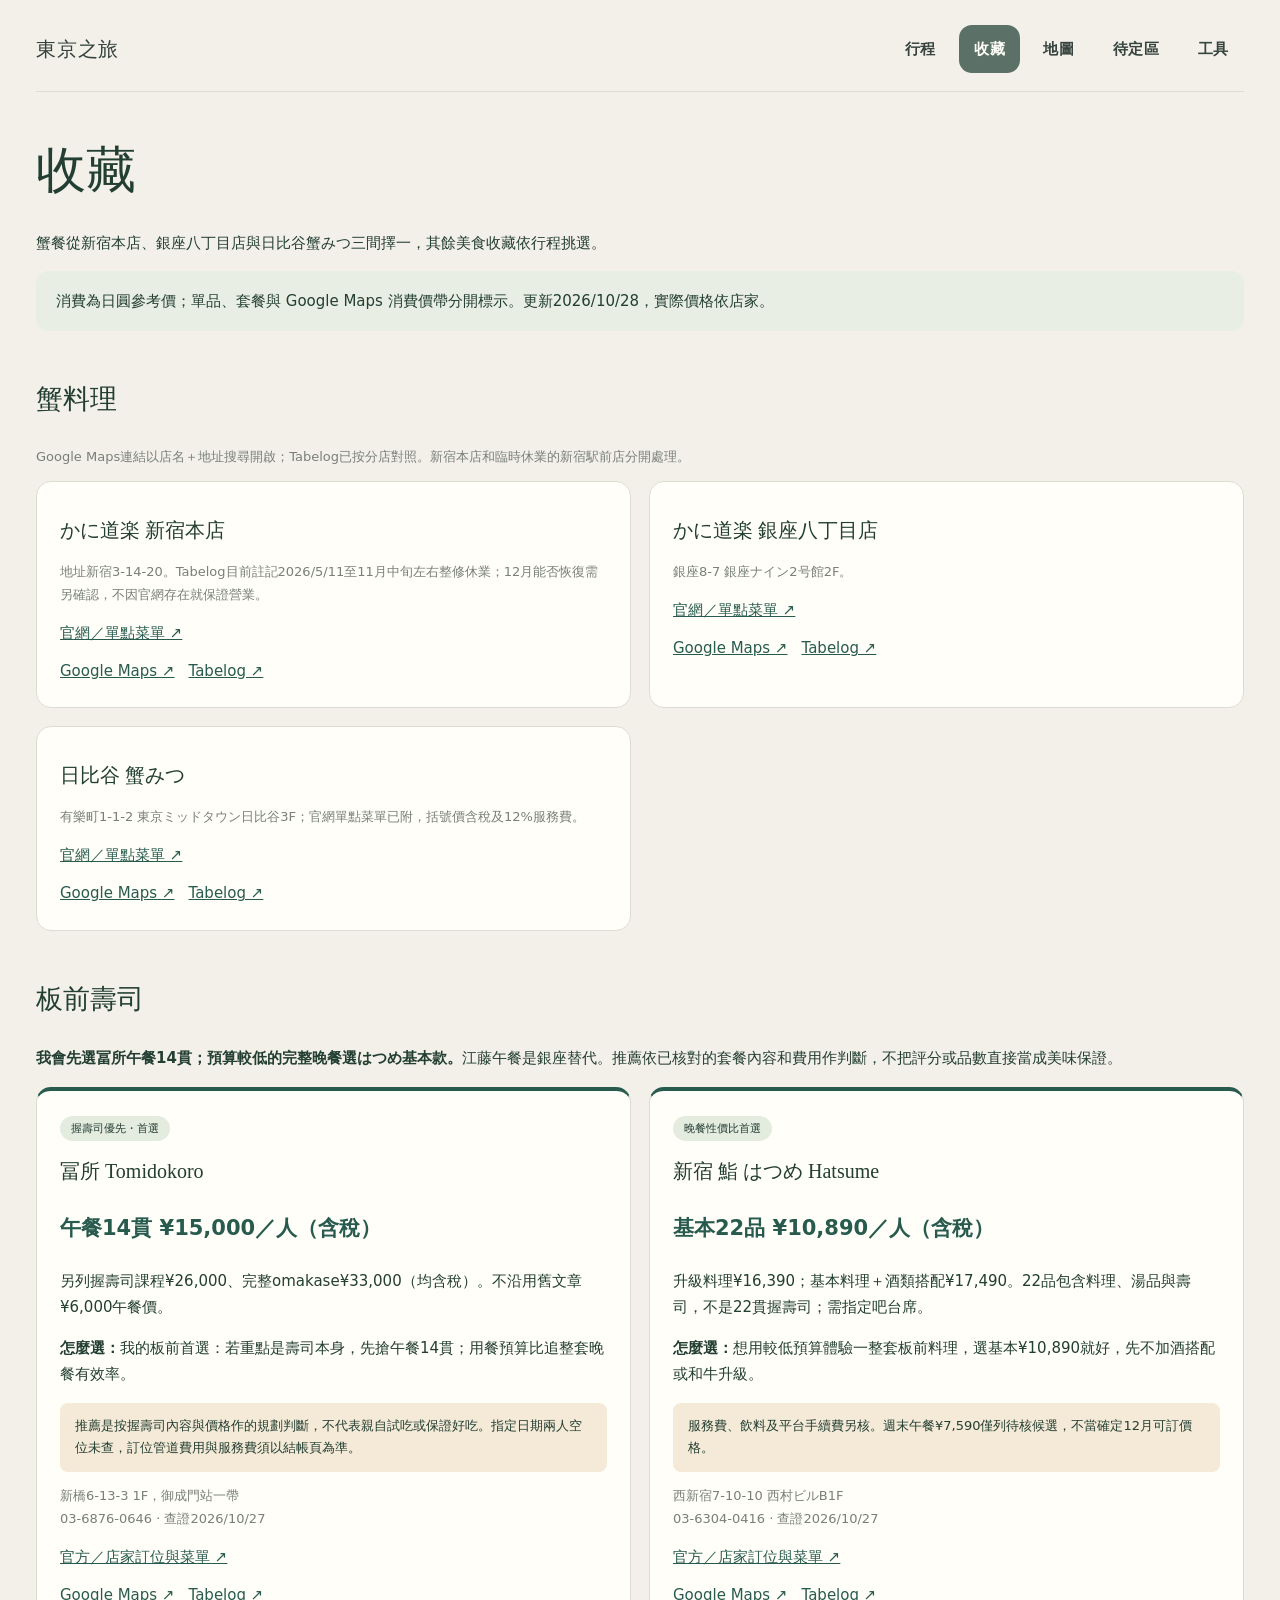
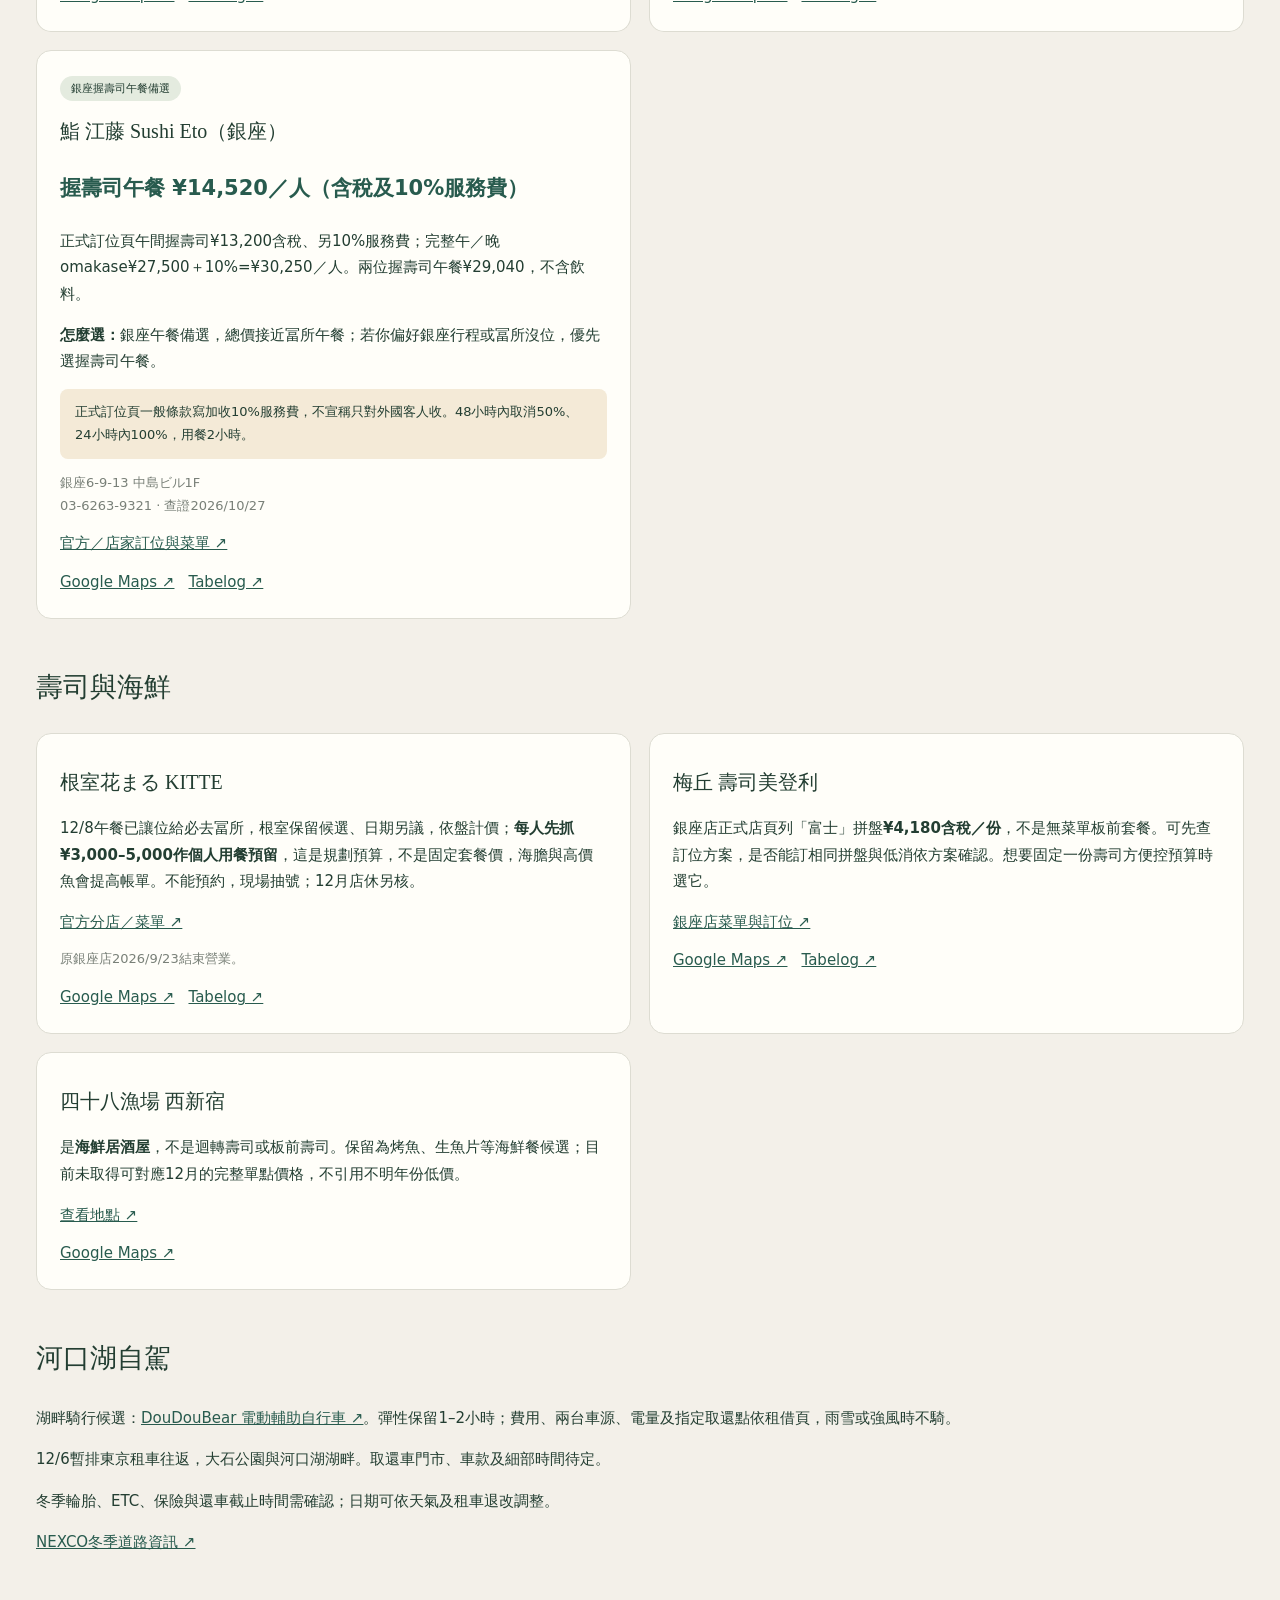
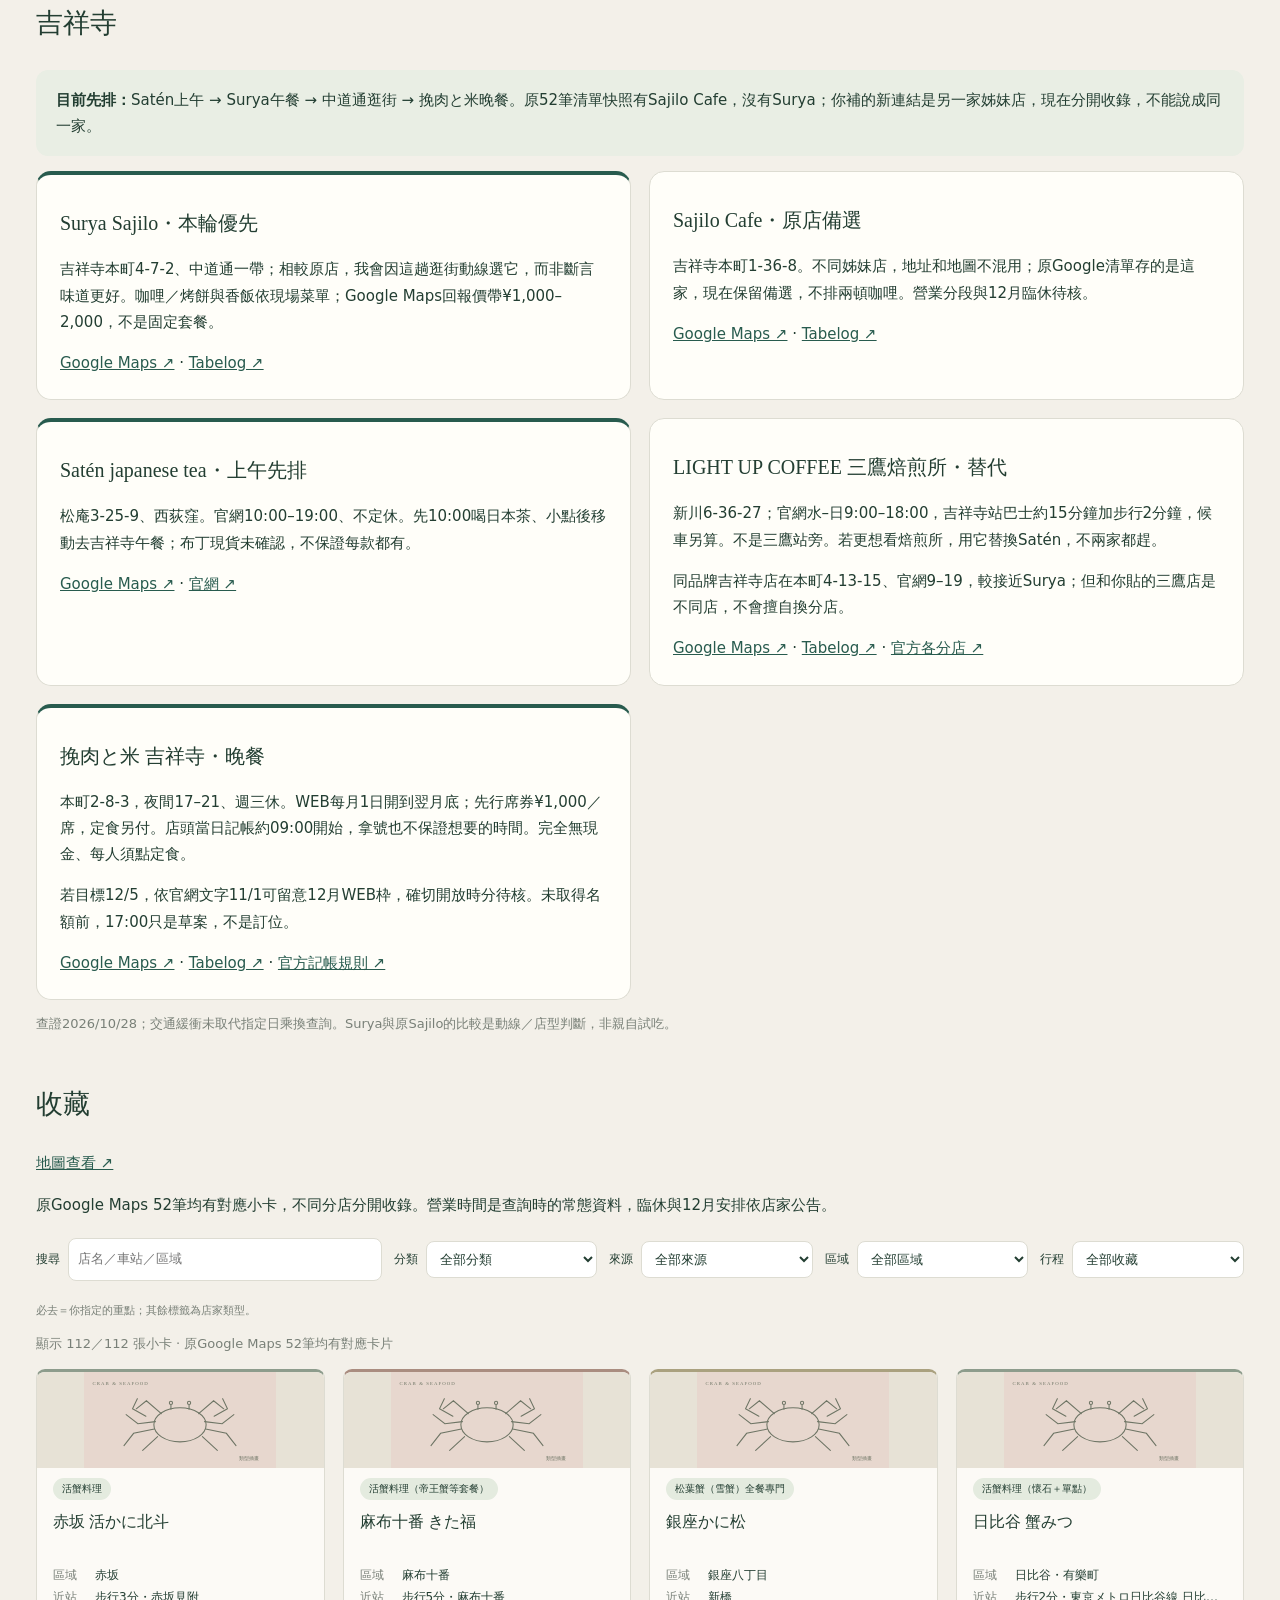
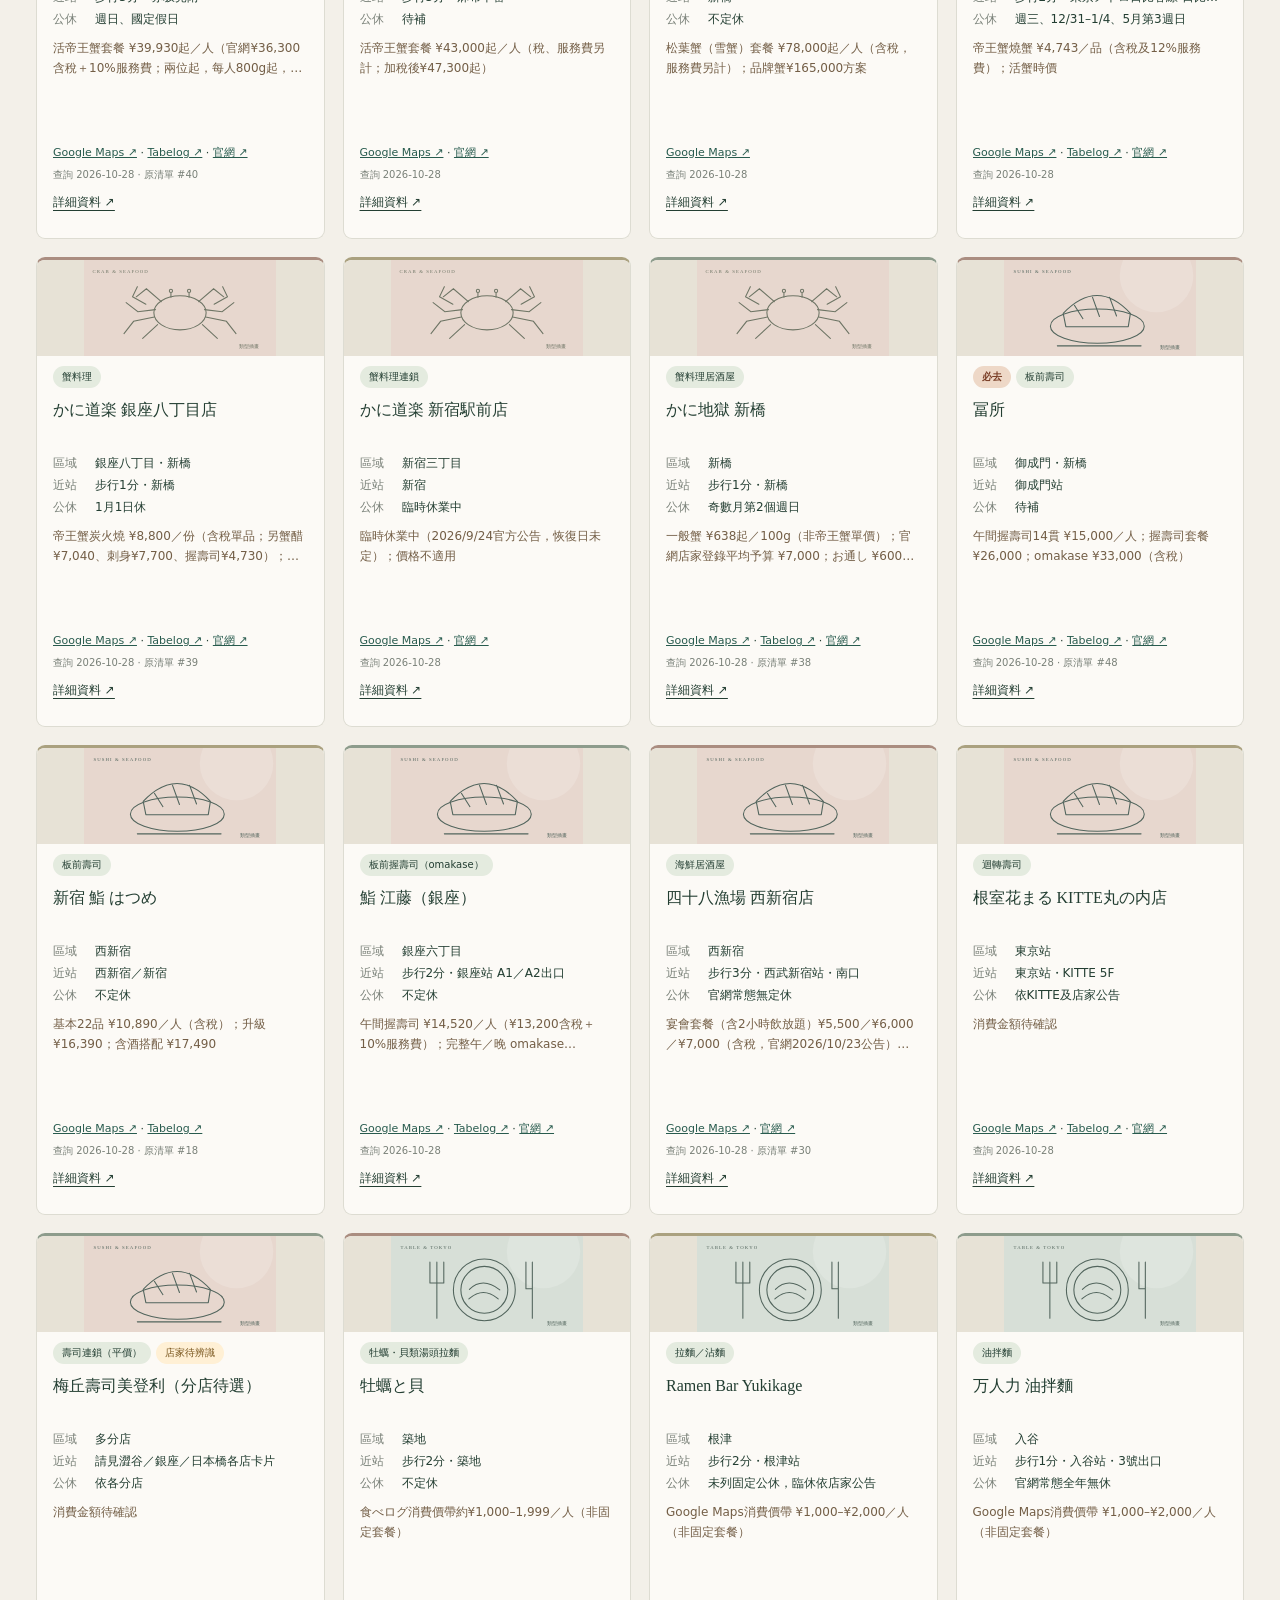
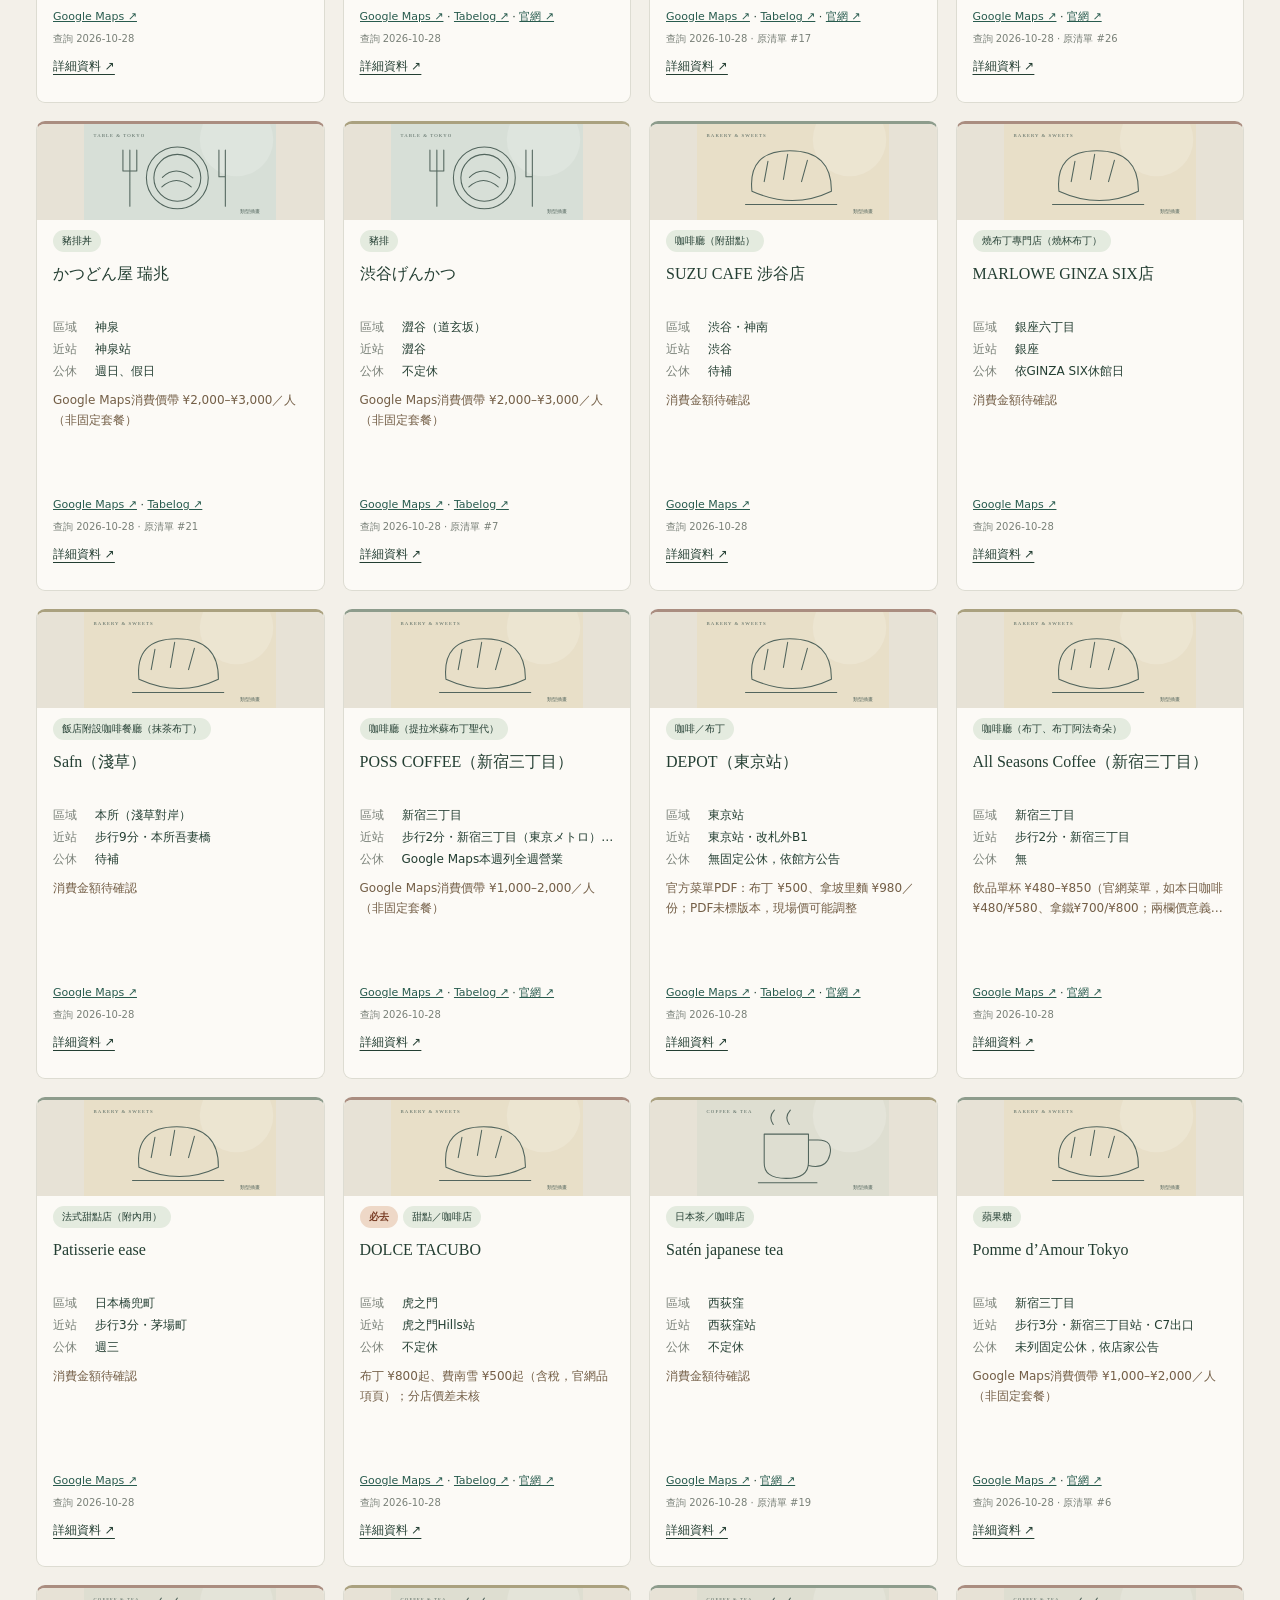
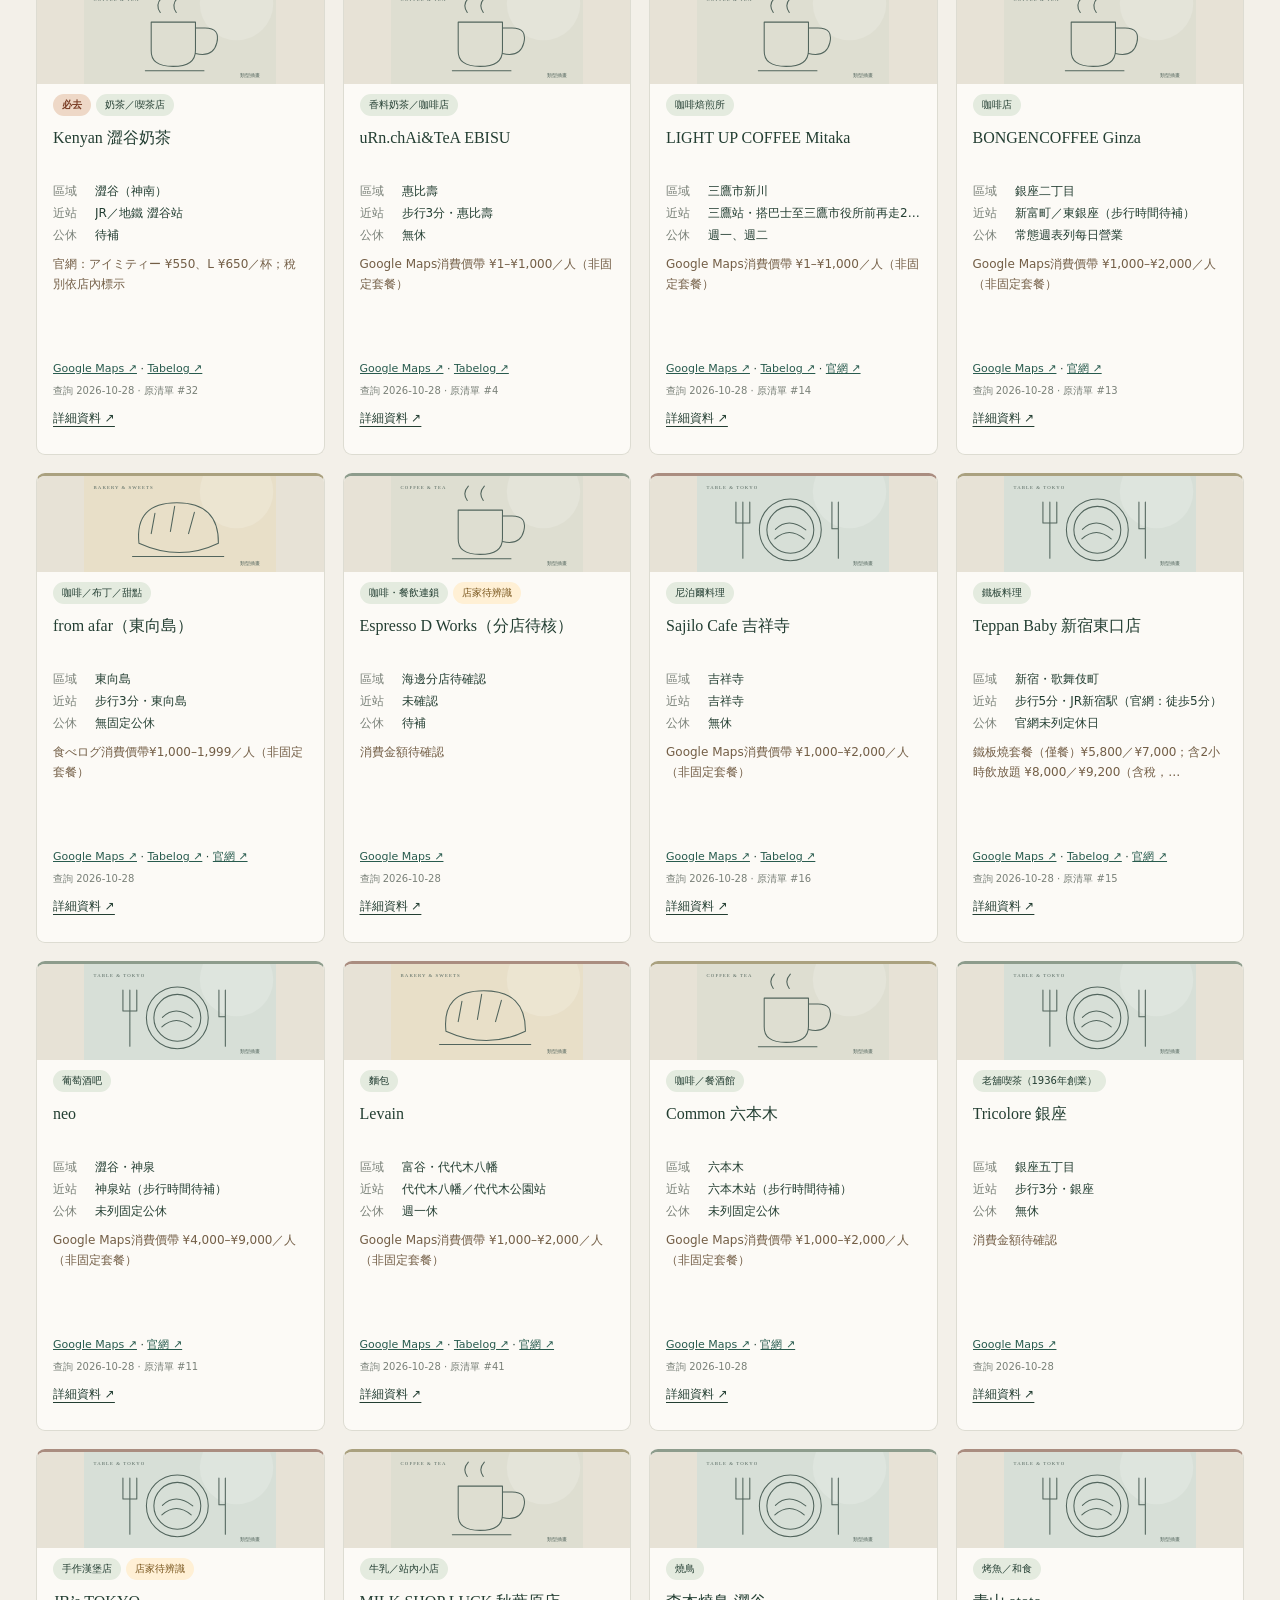
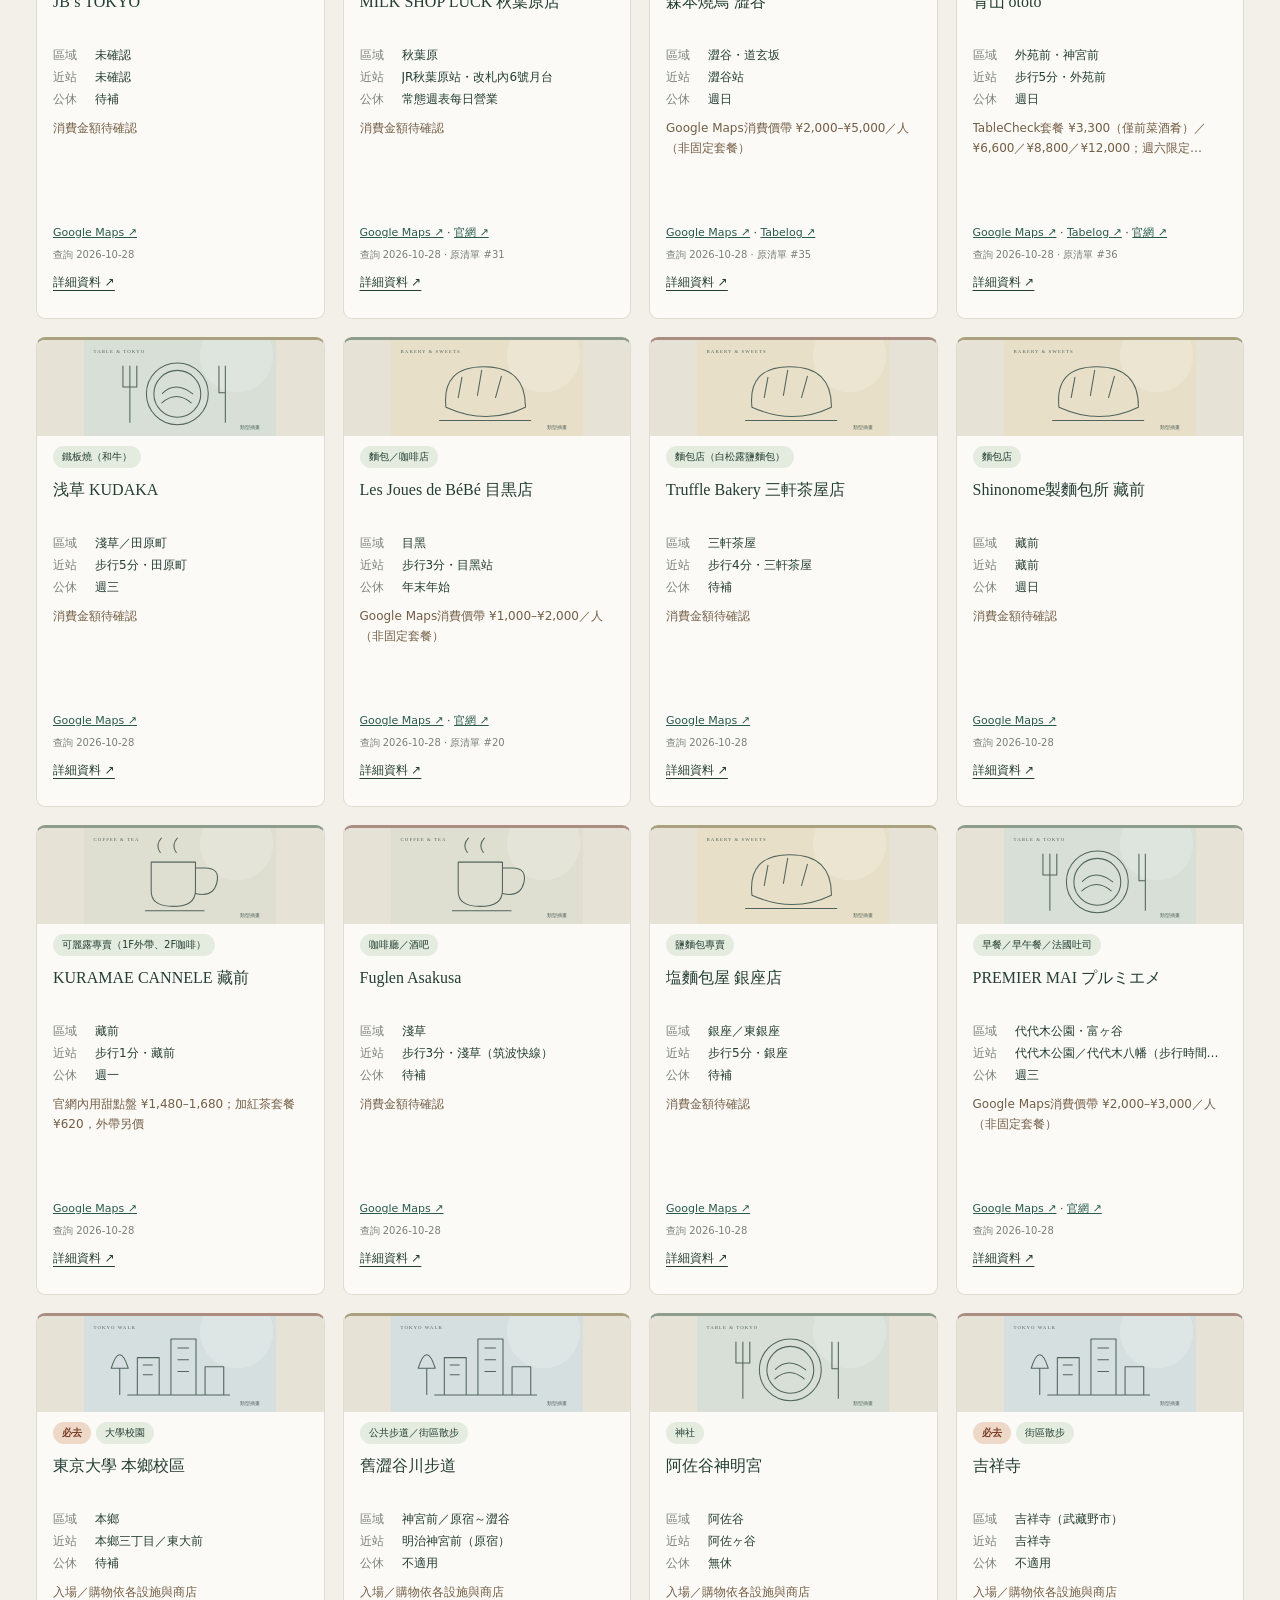
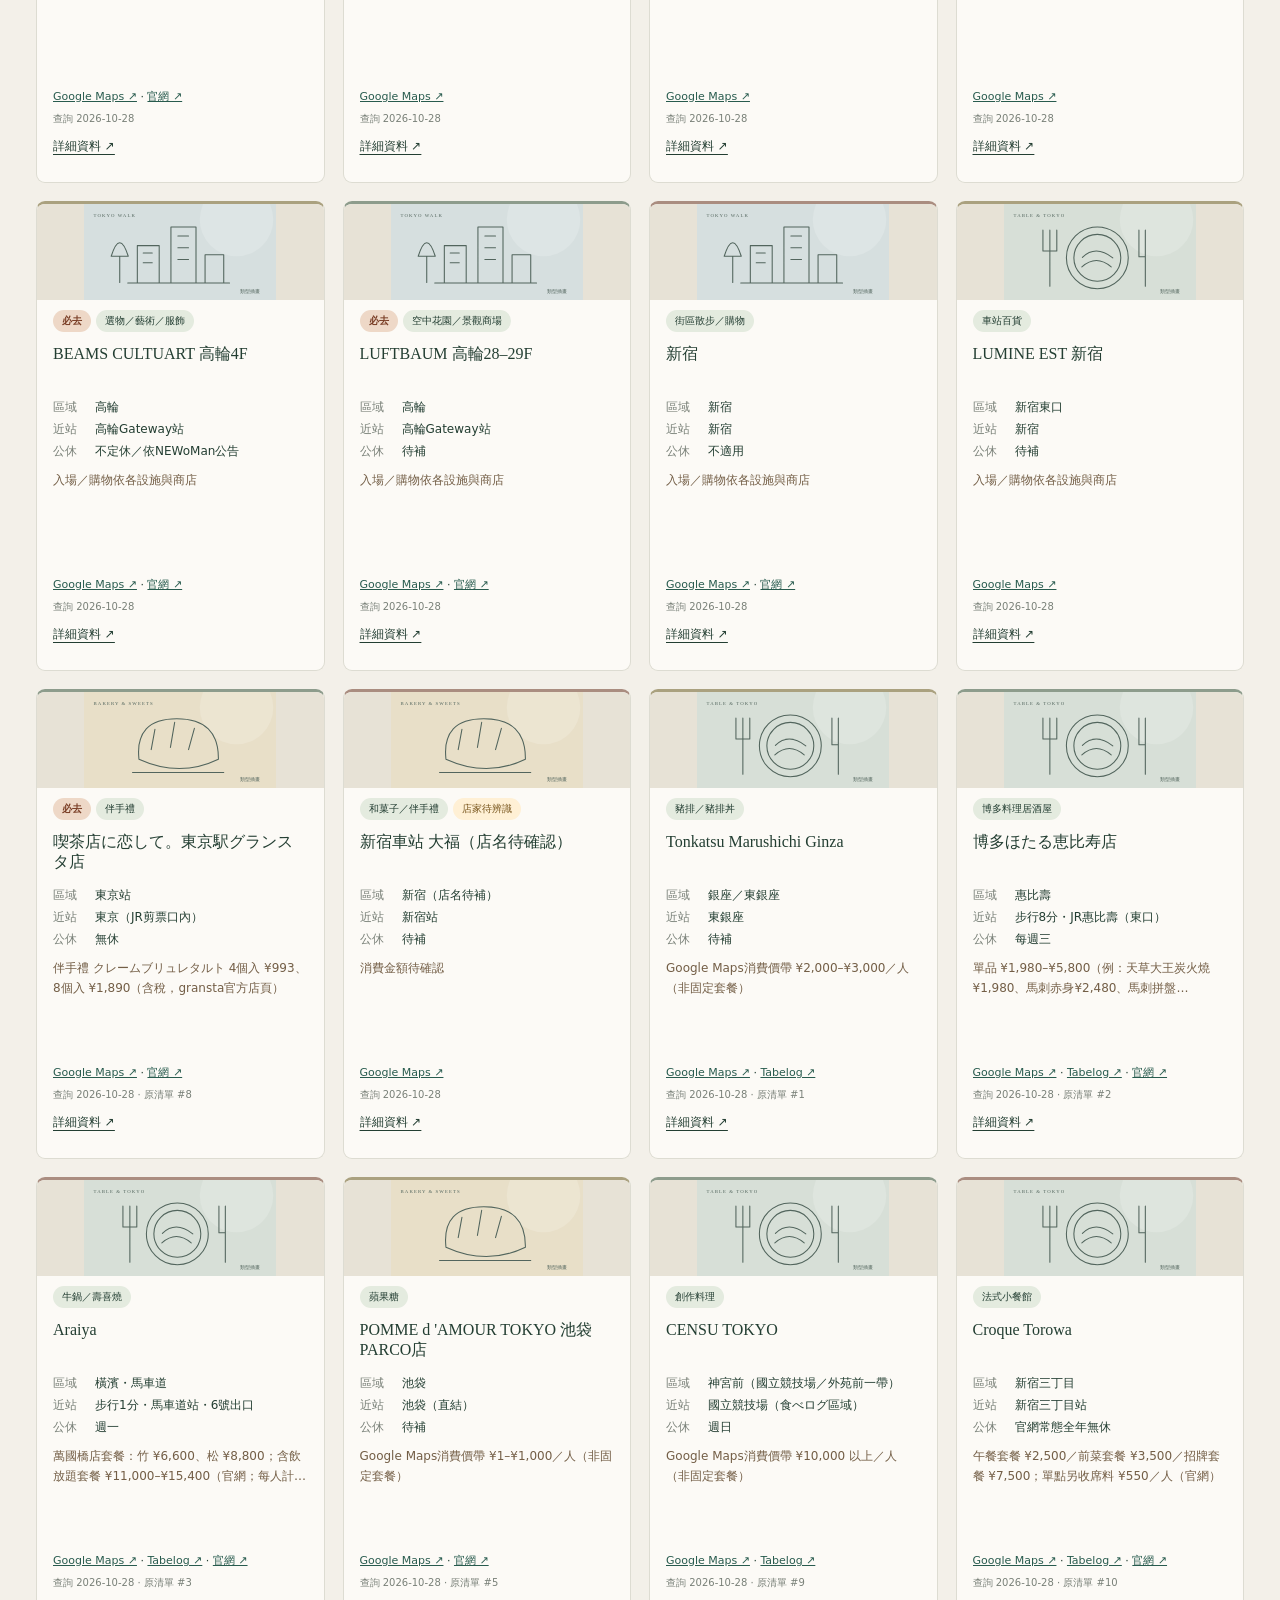
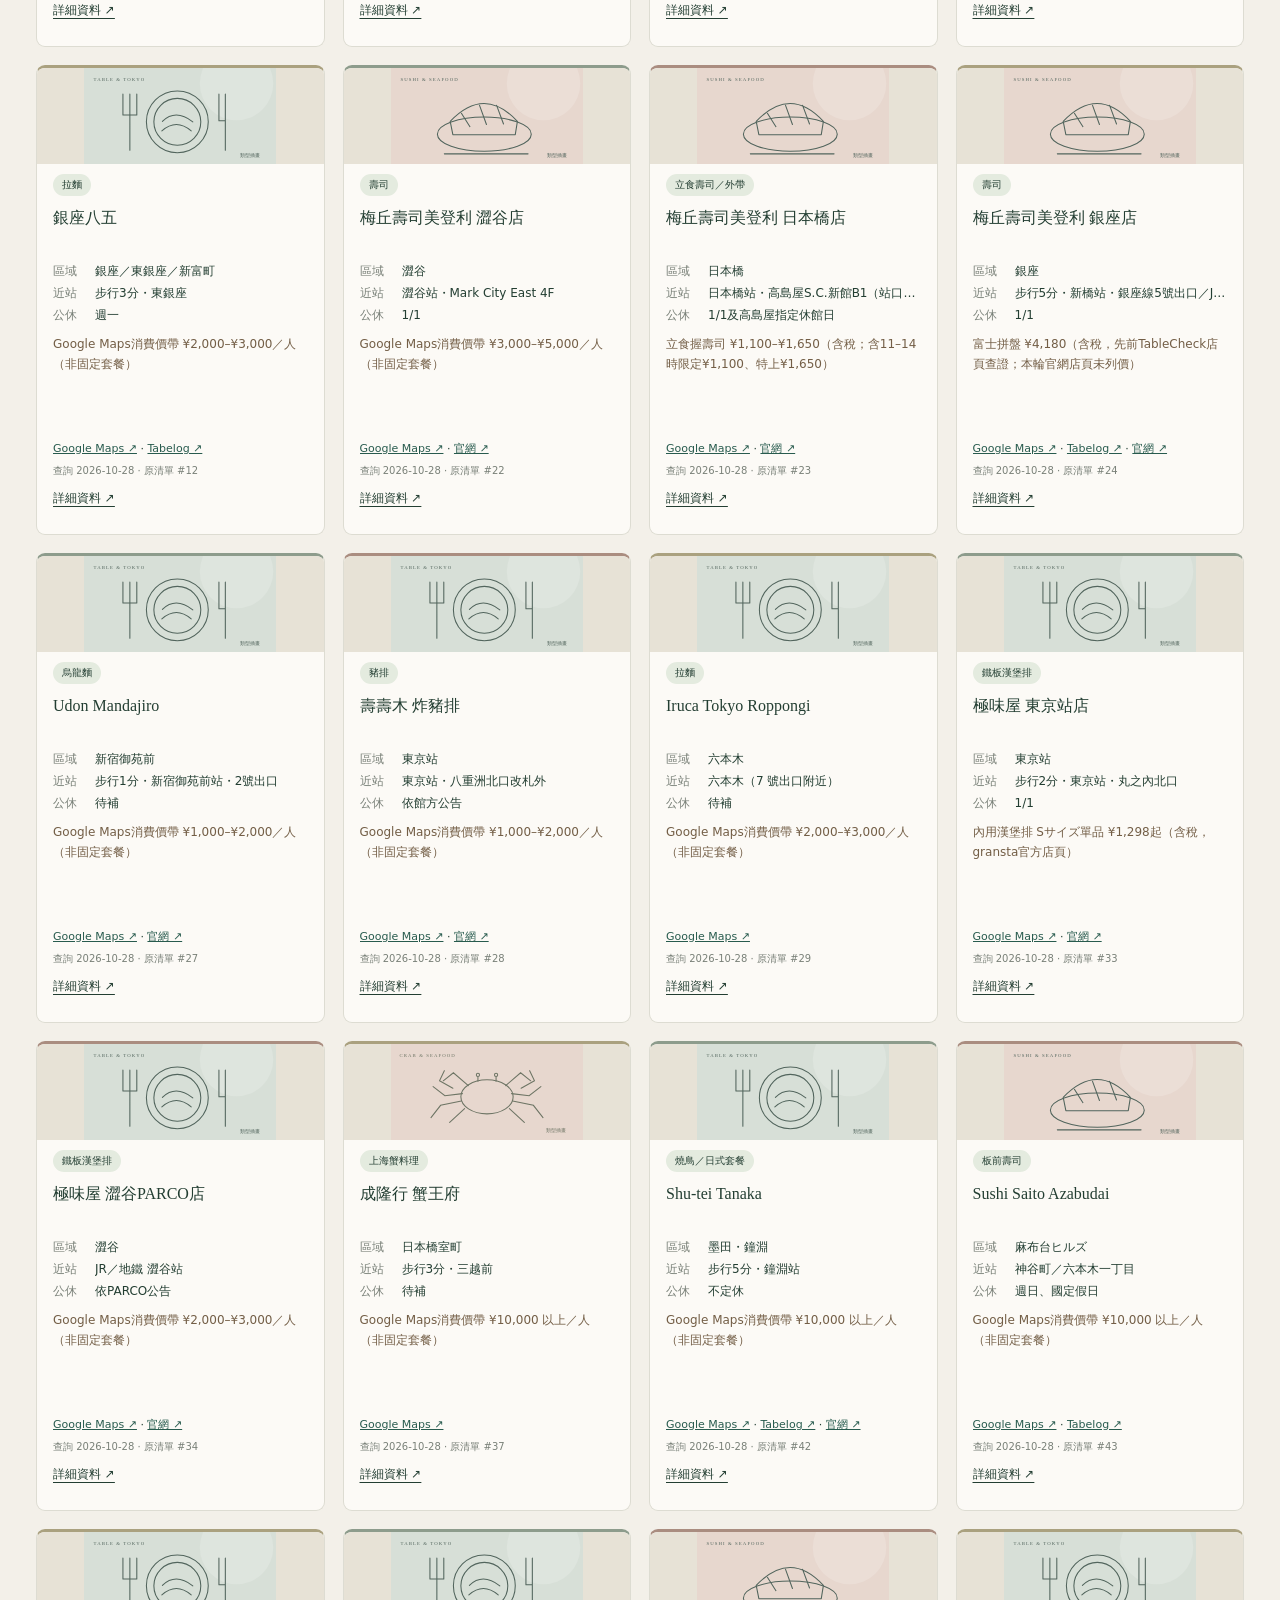
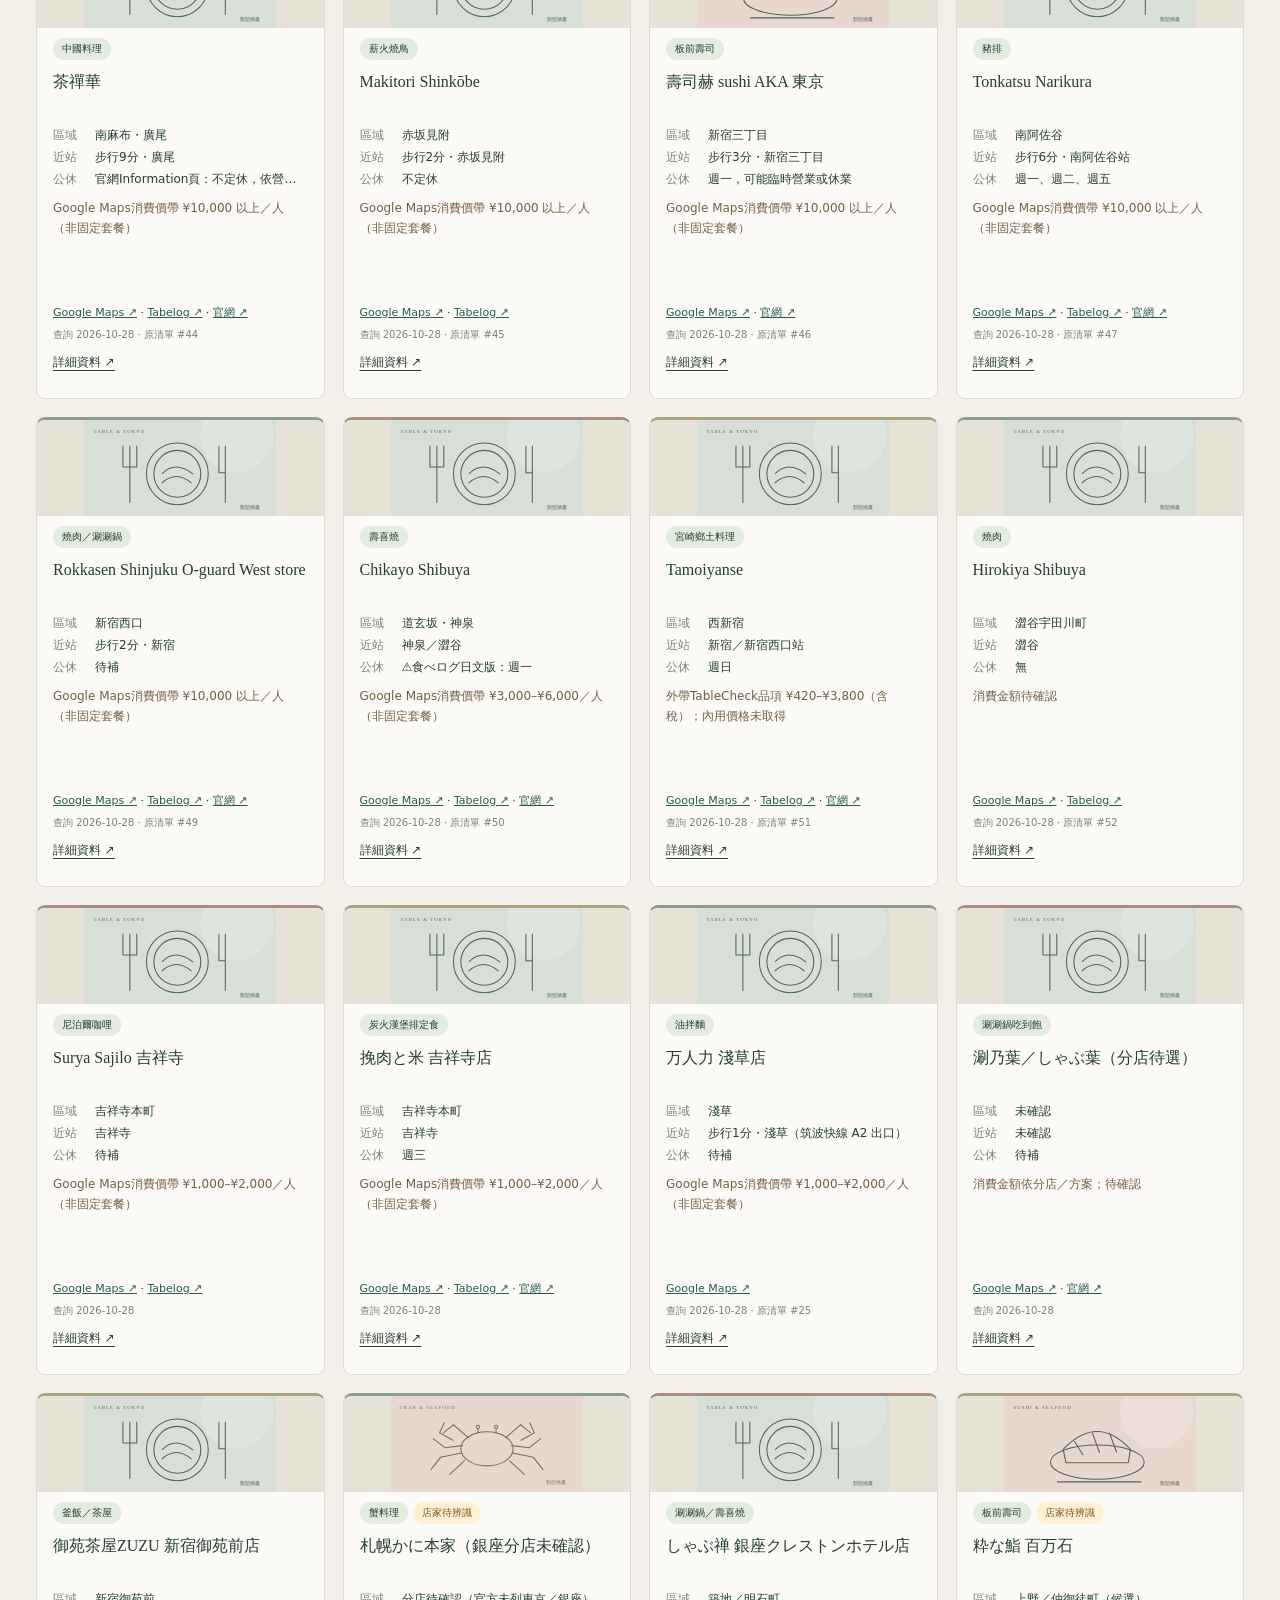
==== commit c4f13879: "Add interactive collection map and combine booking choices in pending area" ====
--- a/collections.html
+++ b/collections.html
@@ -38,7 +38,7 @@
 .site-header .site-brand{font-family:"Noto Sans TC","PingFang TC","Microsoft JhengHei",system-ui,sans-serif!important;font-size:20px!important;font-weight:600!important;font-style:normal!important;letter-spacing:.04em!important;line-height:1.5!important;text-decoration:none!important}
 
 .site-header .site-brand{font-family:"Songti TC","Noto Serif TC","PMingLiU",serif!important;font-weight:500!important}h1,h2,h3{font-family:"Songti TC","Noto Serif TC","PMingLiU",serif!important;font-weight:500}
-</style><div class="wrap"><header><div class="site-header"><a class="site-brand" href="itinerary.html">東京之旅</a><nav class="site-nav" aria-label="網站頁面"><a href="itinerary.html">行程</a><a href="collections.html" aria-current="page">收藏</a><a href="map.html">地圖</a><a href="kart.html">卡丁車</a><a href="tools.html">工具</a><a href="stay.html">住宿</a></nav></div></header><h1>收藏</h1><p class="intro">蟹餐從新宿本店、銀座八丁目店與日比谷蟹みつ三間擇一，其餘美食收藏依行程挑選。</p><p class="note">消費為日圓參考價；單品、套餐與 Google Maps 消費價帶分開標示。更新2026/10/28，實際價格依店家。</p><section id="crab"><h2>蟹料理</h2><p class="muted">Google Maps連結以店名＋地址搜尋開啟；Tabelog已按分店對照。新宿本店和臨時休業的新宿駅前店分開處理。</p><div class="cards"><article class="card"><h3>かに道楽 新宿本店</h3><p class="muted">地址新宿3-14-20。Tabelog目前註記2026/5/11至11月中旬左右整修休業；12月能否恢復需另確認，不因官網存在就保證營業。</p><a href="https://douraku.co.jp/kanto/shinjyuku_h/" target="_blank" rel="noopener noreferrer">官網／單點菜單 ↗</a><div class="restaurant-links" style="display:flex;gap:14px;flex-wrap:wrap;margin-top:12px"><a href="https://www.google.com/maps/search/?api=1&query=%E3%81%8B%E3%81%AB%E9%81%93%E6%A5%BD%20%E6%96%B0%E5%AE%BF%E6%9C%AC%E5%BA%97%20%E6%96%B0%E5%AE%BF3-14-20%20%E3%83%86%E3%82%A2%E3%83%88%E3%83%AB%E3%83%93%E3%83%AB7F%E3%83%BB8F%20%E6%9D%B1%E4%BA%AC" target="_blank" rel="noopener noreferrer">Google Maps ↗</a><a href="https://tabelog.com/tw/tokyo/A1304/A130401/13024176/" target="_blank" rel="noopener noreferrer">Tabelog ↗</a></div></article><article class="card"><h3>かに道楽 銀座八丁目店</h3><p class="muted">銀座8-7 銀座ナイン2号館2F。</p><a href="https://douraku.co.jp/kanto/ginza/" target="_blank" rel="noopener noreferrer">官網／單點菜單 ↗</a><div class="restaurant-links" style="display:flex;gap:14px;flex-wrap:wrap;margin-top:12px"><a href="https://www.google.com/maps/search/?api=1&query=%E3%81%8B%E3%81%AB%E9%81%93%E6%A5%BD%20%E9%8A%80%E5%BA%A7%E5%85%AB%E4%B8%81%E7%9B%AE%E5%BA%97%20%E9%8A%80%E5%BA%A78-7%20%E9%8A%80%E5%BA%A7%E3%83%8A%E3%82%A4%E3%83%B32%E5%8F%B7%E9%A4%A82F%20%E6%9D%B1%E4%BA%AC" target="_blank" rel="noopener noreferrer">Google Maps ↗</a><a href="https://tabelog.com/tw/tokyo/A1301/A130103/13015009/" target="_blank" rel="noopener noreferrer">Tabelog ↗</a></div></article><article class="card"><h3>日比谷 蟹みつ</h3><p class="muted">有樂町1-1-2 東京ミッドタウン日比谷3F；官網單點菜單已附，括號價含稅及12%服務費。</p><a href="https://hibiya-kanimitsu.com/menu/alacarte/" target="_blank" rel="noopener noreferrer">官網／單點菜單 ↗</a><div class="restaurant-links" style="display:flex;gap:14px;flex-wrap:wrap;margin-top:12px"><a href="https://www.google.com/maps/search/?api=1&query=%E6%97%A5%E6%AF%94%E8%B0%B7%20%E8%9F%B9%E3%81%BF%E3%81%A4%20%E6%9C%89%E6%A5%BD%E7%94%BA1-1-2%20%E6%9D%B1%E4%BA%AC%E3%83%9F%E3%83%83%E3%83%89%E3%82%BF%E3%82%A6%E3%83%B3%E6%97%A5%E6%AF%94%E8%B0%B73F%20%E6%9D%B1%E4%BA%AC" target="_blank" rel="noopener noreferrer">Google Maps ↗</a><a href="https://tabelog.com/tw/tokyo/A1301/A130102/13276492/" target="_blank" rel="noopener noreferrer">Tabelog ↗</a></div></article></div></section><h2 id="sushi">板前壽司</h2><p><b>我會先選冨所午餐14貫；預算較低的完整晚餐選はつめ基本款。</b>江藤午餐是銀座替代。推薦依已核對的套餐內容和費用作判斷，不把評分或品數直接當成美味保證。</p><div class="cards"><article class="card featured"><span class="tag">握壽司優先・首選</span><h3>冨所 Tomidokoro</h3><p class="price">午餐14貫 ¥15,000／人（含稅）</p><p>另列握壽司課程¥26,000、完整omakase¥33,000（均含稅）。不沿用舊文章¥6,000午餐價。</p><p><b>怎麼選：</b>我的板前首選：若重點是壽司本身，先搶午餐14貫；用餐預算比追整套晚餐有效率。</p><p class="warning">推薦是按握壽司內容與價格作的規劃判斷，不代表親自試吃或保證好吃。指定日期兩人空位未查，訂位管道費用與服務費須以結帳頁為準。</p><p class="muted">新橋6-13-3 1F，御成門站一帶<br>03-6876-0646 · 查證2026/10/27</p><a href="https://www.tablecheck.com/en/tomidokoro" target="_blank" rel="noopener noreferrer">官方／店家訂位與菜單 ↗</a><div class="restaurant-links" style="display:flex;gap:14px;flex-wrap:wrap;margin-top:12px"><a href="https://www.google.com/maps/search/?api=1&query=%E5%86%A8%E6%89%80%20Tomidokoro%20%E6%96%B0%E6%A9%8B6-13-3%20%E6%9D%B1%E4%BA%AC" target="_blank" rel="noopener noreferrer">Google Maps ↗</a><a href="https://tabelog.com/tw/tokyo/A1314/A131401/13223846/" target="_blank" rel="noopener noreferrer">Tabelog ↗</a></div></article><article class="card featured"><span class="tag">晚餐性價比首選</span><h3>新宿 鮨 はつめ Hatsume</h3><p class="price">基本22品 ¥10,890／人（含稅）</p><p>升級料理¥16,390；基本料理＋酒類搭配¥17,490。22品包含料理、湯品與壽司，不是22貫握壽司；需指定吧台席。</p><p><b>怎麼選：</b>想用較低預算體驗一整套板前料理，選基本¥10,890就好，先不加酒搭配或和牛升級。</p><p class="warning">服務費、飲料及平台手續費另核。週末午餐¥7,590僅列待核候選，不當確定12月可訂價格。</p><p class="muted">西新宿7-10-10 西村ビルB1F<br>03-6304-0416 · 查證2026/10/27</p><a href="https://www.tablecheck.com/en/sushi-hatsume-shinjuku" target="_blank" rel="noopener noreferrer">官方／店家訂位與菜單 ↗</a><div class="restaurant-links" style="display:flex;gap:14px;flex-wrap:wrap;margin-top:12px"><a href="https://www.google.com/maps/search/?api=1&query=%E6%96%B0%E5%AE%BF%20%E9%AE%A8%20%E3%81%AF%E3%81%A4%E3%82%81%20Hatsume%20%E8%A5%BF%E6%96%B0%E5%AE%BF7-10-10%20%E8%A5%BF%E6%9D%91%E3%83%93%E3%83%ABB1F%20%E6%9D%B1%E4%BA%AC" target="_blank" rel="noopener noreferrer">Google Maps ↗</a><a href="https://tabelog.com/tw/tokyo/A1304/A130401/13303213/" target="_blank" rel="noopener noreferrer">Tabelog ↗</a></div></article><article class="card "><span class="tag">銀座握壽司午餐備選</span><h3>鮨 江藤 Sushi Eto（銀座）</h3><p class="price">握壽司午餐 ¥14,520／人（含稅及10%服務費）</p><p>正式訂位頁午間握壽司¥13,200含稅、另10%服務費；完整午／晚omakase¥27,500＋10%=¥30,250／人。兩位握壽司午餐¥29,040，不含飲料。</p><p><b>怎麼選：</b>銀座午餐備選，總價接近冨所午餐；若你偏好銀座行程或冨所沒位，優先選握壽司午餐。</p><p class="warning">正式訂位頁一般條款寫加收10%服務費，不宣稱只對外國客人收。48小時內取消50%、24小時內100%，用餐2小時。</p><p class="muted">銀座6-9-13 中島ビル1F<br>03-6263-9321 · 查證2026/10/27</p><a href="https://www.tablecheck.com/shops/sushi-eto/reserve" target="_blank" rel="noopener noreferrer">官方／店家訂位與菜單 ↗</a><div class="restaurant-links" style="display:flex;gap:14px;flex-wrap:wrap;margin-top:12px"><a href="https://www.google.com/maps/search/?api=1&query=%E9%AE%A8%20%E6%B1%9F%E8%97%A4%20Sushi%20Eto%EF%BC%88%E9%8A%80%E5%BA%A7%EF%BC%89%20%E9%8A%80%E5%BA%A76-9-13%20%E4%B8%AD%E5%B3%B6%E3%83%93%E3%83%AB1F%20%E6%9D%B1%E4%BA%AC" target="_blank" rel="noopener noreferrer">Google Maps ↗</a><a href="https://tabelog.com/tw/tokyo/A1301/A130101/13293927/" target="_blank" rel="noopener noreferrer">Tabelog ↗</a></div></article></div><h2 id="value">壽司與海鮮</h2><div class="cards"><article class="card"><h3>根室花まる KITTE</h3><p>12/8午餐已讓位給必去冨所，根室保留候選、日期另議，依盤計價；<b>每人先抓¥3,000–5,000作個人用餐預留</b>，這是規劃預算，不是固定套餐價，海膽與高價魚會提高帳單。不能預約，現場抽號；12月店休另核。</p><a href="https://www.sushi-hanamaru.com/" target="_blank" rel="noopener noreferrer">官方分店／菜單 ↗</a><p class="muted">原銀座店2026/9/23結束營業。</p><div class="restaurant-links" style="display:flex;gap:14px;flex-wrap:wrap;margin-top:12px"><a href="https://www.google.com/maps/search/?api=1&query=%E6%A0%B9%E5%AE%A4%E8%8A%B1%E3%81%BE%E3%82%8B%20KITTE%20%E4%B8%B8%E3%81%AE%E5%86%852-7-2%20KITTE5F%20%E6%9D%B1%E4%BA%AC" target="_blank" rel="noopener noreferrer">Google Maps ↗</a><a href="https://tabelog.com/tw/tokyo/A1302/A130201/13153777/" target="_blank" rel="noopener noreferrer">Tabelog ↗</a></div></article><article class="card"><h3>梅丘 壽司美登利</h3><p>銀座店正式店頁列「富士」拼盤<b>¥4,180含稅／份</b>，不是無菜單板前套餐。可先查訂位方案，是否能訂相同拼盤與低消依方案確認。想要固定一份壽司方便控預算時選它。</p><a href="https://www.tablecheck.com/ja/sushinomidori-ginza" target="_blank" rel="noopener noreferrer">銀座店菜單與訂位 ↗</a><div class="restaurant-links" style="display:flex;gap:14px;flex-wrap:wrap;margin-top:12px"><a href="https://www.google.com/maps/search/?api=1&query=%E6%A2%85%E4%B8%98%20%E5%A3%BD%E5%8F%B8%E7%BE%8E%E7%99%BB%E5%88%A9%20%E9%8A%80%E5%BA%A7%E5%BA%97%20%E6%9D%B1%E4%BA%AC" target="_blank" rel="noopener noreferrer">Google Maps ↗</a><a href="https://tabelog.com/tw/tokyo/A1301/A130101/13004995/" target="_blank" rel="noopener noreferrer">Tabelog ↗</a></div></article><article class="card"><h3>四十八漁場 西新宿</h3><p>是<b>海鮮居酒屋</b>，不是迴轉壽司或板前壽司。保留為烤魚、生魚片等海鮮餐候選；目前未取得可對應12月的完整單點價格，不引用不明年份低價。</p><a href="https://www.google.com/maps/search/?api=1&query=四十八漁場%20西新宿店" target="_blank" rel="noopener noreferrer">查看地點 ↗</a><div class="restaurant-links" style="display:flex;gap:14px;flex-wrap:wrap;margin-top:12px"><a href="https://www.google.com/maps/search/?api=1&query=%E5%9B%9B%E5%8D%81%E5%85%AB%E6%BC%81%E5%A0%B4%20%E8%A5%BF%E6%96%B0%E5%AE%BF%20%20%E6%9D%B1%E4%BA%AC" target="_blank" rel="noopener noreferrer">Google Maps ↗</a></div></article></div><section id="tour"><h2>河口湖自駕</h2><p>湖畔騎行候選：<a href="https://www.ddbear.jp/" target="_blank" rel="noopener noreferrer">DouDouBear 電動輔助自行車 ↗</a>。彈性保留1–2小時；費用、兩台車源、電量及指定取還點依租借頁，雨雪或強風時不騎。</p><p>12/6暫排東京租車往返，大石公園與河口湖湖畔。取還車門市、車款及細部時間待定。</p><p>冬季輪胎、ETC、保險與還車截止時間需確認；日期可依天氣及租車退改調整。</p><a href="https://www.c-nexco.co.jp/special/snow/" target="_blank" rel="noopener noreferrer">NEXCO冬季道路資訊 ↗</a></section><section id="sajilo"><h2>吉祥寺</h2><p class="note"><b>目前先排：</b>Satén上午 → Surya午餐 → 中道通逛街 → 挽肉と米晚餐。原52筆清單快照有Sajilo Cafe，沒有Surya；你補的新連結是另一家姊妹店，現在分開收錄，不能說成同一家。</p><div class="cards"><article class="card featured"><h3>Surya Sajilo・本輪優先</h3><p>吉祥寺本町4-7-2、中道通一帶；相較原店，我會因這趟逛街動線選它，而非斷言味道更好。咖哩／烤餅與香飯依現場菜單；Google Maps回報價帶¥1,000–2,000，不是固定套餐。</p><a href="https://maps.app.goo.gl/7CQg8iB7QrQboKRw5" target="_blank" rel="noopener noreferrer">Google Maps ↗</a> · <a href="https://tabelog.com/tw/tokyo/A1320/A132001/13247894/" target="_blank" rel="noopener noreferrer">Tabelog ↗</a></article><article class="card"><h3>Sajilo Cafe・原店備選</h3><p>吉祥寺本町1-36-8。不同姊妹店，地址和地圖不混用；原Google清單存的是這家，現在保留備選，不排兩頓咖哩。營業分段與12月臨休待核。</p><a href="https://www.google.com/maps/search/?api=1&amp;query=Sajilo+Cafe+吉祥寺本町1-36-8" target="_blank" rel="noopener noreferrer">Google Maps ↗</a> · <a href="https://tabelog.com/tw/tokyo/A1320/A132001/13049661/" target="_blank" rel="noopener noreferrer">Tabelog ↗</a></article><article class="card featured"><h3>Satén japanese tea・上午先排</h3><p>松庵3-25-9、西荻窪。官網10:00–19:00、不定休。先10:00喝日本茶、小點後移動去吉祥寺午餐；布丁現貨未確認，不保證每款都有。</p><a href="https://maps.app.goo.gl/fc2phXSvzFsfkcn5A" target="_blank" rel="noopener noreferrer">Google Maps ↗</a> · <a href="https://saten.jp/" target="_blank" rel="noopener noreferrer">官網 ↗</a></article><article class="card"><h3>LIGHT UP COFFEE 三鷹焙煎所・替代</h3><p>新川6-36-27；官網水–日9:00–18:00，吉祥寺站巴士約15分鐘加步行2分鐘，候車另算。不是三鷹站旁。若更想看焙煎所，用它替換Satén，不兩家都趕。</p><p>同品牌吉祥寺店在本町4-13-15、官網9–19，較接近Surya；但和你貼的三鷹店是不同店，不會擅自換分店。</p><a href="https://maps.app.goo.gl/UoEsGhWMCMJ9B15c8" target="_blank" rel="noopener noreferrer">Google Maps ↗</a> · <a href="https://tabelog.com/tw/tokyo/A1320/A132002/13289031/" target="_blank" rel="noopener noreferrer">Tabelog ↗</a> · <a href="https://lightupcoffee.com/pages/store" target="_blank" rel="noopener noreferrer">官方各分店 ↗</a></article><article class="card featured"><h3>挽肉と米 吉祥寺・晚餐</h3><p>本町2-8-3，夜間17–21、週三休。WEB每月1日開到翌月底；先行席券¥1,000／席，定食另付。店頭當日記帳約09:00開始，拿號也不保證想要的時間。完全無現金、每人須點定食。</p><p>若目標12/5，依官網文字11/1可留意12月WEB枠，確切開放時分待核。未取得名額前，17:00只是草案，不是訂位。</p><a href="https://maps.app.goo.gl/rNENeprnwsawaBMGA" target="_blank" rel="noopener noreferrer">Google Maps ↗</a> · <a href="https://tabelog.com/tw/tokyo/A1320/A132001/13246332/" target="_blank" rel="noopener noreferrer">Tabelog ↗</a> · <a href="https://hikinikutocome.com/visit/kichijoji/" target="_blank" rel="noopener noreferrer">官方記帳規則 ↗</a></article></div><p class="muted">查證2026/10/28；交通緩衝未取代指定日乘換查詢。Surya與原Sajilo的比較是動線／店型判斷，非親自試吃。</p></section><h2 id="saved">收藏</h2><p><a href="map.html">地圖查看 ↗</a></p><p>原Google Maps 52筆均有對應小卡，不同分店分開收錄。營業時間是查詢時的常態資料，臨休與12月安排依店家公告。</p><div class="filters"><label>搜尋<input id="search" type="search" placeholder="店名／車站／區域"></label><label>分類<select id="category"><option value="">全部分類</option></select></label><label>來源<select id="origin"><option value="">全部來源</option><option value="maps">原Google Maps 52筆</option></select></label><label>區域<select id="area"><option value="">全部區域</option></select></label><label>行程<select id="priority"><option value="">全部收藏</option><option value="must">已選收藏</option></select></label></div><p class="card-meta">必去＝你指定的重點；其餘標籤為店家類型。</p><p id="count" class="muted" aria-live="polite"></p><div class="list" id="list"></div><dialog id="place-dialog" class="place-dialog" aria-labelledby="place-dialog-title"><div class="dialog-head"><h3 id="place-dialog-title"></h3><button id="place-dialog-close" type="button">關閉</button></div><div id="place-dialog-content"></div></dialog><footer>店家資料更新：2026/10/28。常態營業時間不代表指定日期一定營業；付款僅列已找到的資訊；部分依搜尋摘要整理，原頁連結附於小卡。未確認的欄位保留標記。Google Maps API本輪使用0次。</footer></div><script id="collection" type="application/json">[{"name": "赤坂 活かに北斗", "category": "活蟹料理", "sources": ["文字清單", "Google Maps"], "note": "", "must": false, "tabelog": "https://tabelog.com/tokyo/A1308/A130801/13196019/", "originalEntries": [{"index": 40, "name": "活蟹 北斗"}], "placeFacts": {"displayName": "活かに 北斗（赤坂）", "identityStatus": "confirmed", "area": "赤坂", "station": "赤坂見附", "walkingMinutes": 3, "address": "東京都港區赤坂3-11-7 ソシアル赤坂ビル 2F", "shopType": "活蟹料理", "hours": "官方：平日17:00–23:00（最後預約受理20:30）、週六17:00–21:00（最後19:00）。食べログ部分頁面記平日至22:30、週六至21:30", "closedDays": "週日、國定假日（官方）", "payment": "食べログ：信用卡 VISA/Master/JCB/AMEX/Diners/UnionPay；電子錢包不可；QR不可；現金未載明；服務費10%", "paymentStatus": "partial", "officialUrl": "https://ikekani-hokuto.com/access/", "sourceUrls": ["https://ikekani-hokuto.com/access/", "https://tabelog.com/en/tokyo/A1308/A130801/13196019/", "https://selection.tabelog.com/tokyo/A1308/A130801/13196019/"], "checkedAt": "2026-10-28", "evidenceNotes": "依所附來源搜尋摘要整理；尚未逐一讀取原頁，指定日期營業與付款仍需以店家最新公告確認。", "sourceLevel": "search_summary"}, "googleMaps": "https://www.google.com/maps/search/?api=1&query=%E6%B4%BB%E3%81%8B%E3%81%AB%20%E5%8C%97%E6%96%97%EF%BC%88%E8%B5%A4%E5%9D%82%EF%BC%89%20%E6%9D%B1%E4%BA%AC%E9%83%BD%E6%B8%AF%E5%8D%80%E8%B5%A4%E5%9D%823-11-7%20%E3%82%BD%E3%82%B7%E3%82%A2%E3%83%AB%E8%B5%A4%E5%9D%82%E3%83%93%E3%83%AB%202F", "userMust": false, "priceInfo": {"text": "活帝王蟹套餐 ¥39,930起／人（官網¥36,300含稅＋10%服務費；兩位起，每人800g起，不含飲料）", "kind": "course_per_person", "sourceUrls": ["https://ikekani-hokuto.com/crab/live-performance-crab/"], "checkedAt": "2026-10-28", "mapsRange": "Google Maps消費價帶 ¥10,000 以上／人（非固定套餐）"}}, {"name": "麻布十番 きた福", "category": "帝王蟹／蟹料理", "sources": ["文字清單"], "note": "", "must": false, "tabelog": null, "originalEntries": [], "userMust": false, "placeFacts": {"displayName": "麻布十番 きた福", "identityStatus": "confirmed", "area": "麻布十番", "station": "麻布十番", "walkingMinutes": 5, "address": "東京都港區麻布十番3-6-9 Juban M-building 1F", "shopType": "活蟹料理（帝王蟹等套餐）", "hours": "未確認", "closedDays": "未確認", "payment": "未確認", "paymentStatus": "unknown", "officialUrl": "https://kanikitafuku.com/azabujuban/", "sourceUrls": ["https://kanikitafuku.com/azabujuban/menu/index.html", "https://foodle.pro/post/94176", "https://tabelog.com/tokyo/A1308/A130801/13149065/"], "checkedAt": "2026-10-28", "evidenceNotes": "依已附來源整理；部分僅取得搜尋摘要，常態營業與臨時調整請以店家公告為準。", "sourceLevel": "search_summary"}, "priceInfo": {"text": "活帝王蟹套餐 ¥43,000起／人（稅、服務費另計；加稅後¥47,300起）", "kind": "course_per_person", "sourceUrls": ["https://kanikitafuku.com/azabujuban/menu/index.html"], "checkedAt": "2026-10-28"}}, {"name": "銀座かに松", "category": "帝王蟹／蟹料理", "sources": ["文字清單"], "note": "松葉蟹（雪蟹）專門店，不是帝王蟹。詳細價格見蟹料理比較。", "must": false, "tabelog": null, "originalEntries": [], "userMust": false, "placeFacts": {"displayName": "銀座 かに松", "identityStatus": "confirmed", "area": "銀座八丁目", "station": "新橋", "walkingMinutes": null, "address": "東京都中央區銀座8-10-17 銀座サザンビル8F", "shopType": "松葉蟹（雪蟹）全餐專門", "hours": "午12:00–14:00（一部制，平日午餐僅6人以上包場）；晚兩部制18:00–20:00、20:30–22:30；季節營業約11月初至3月下旬", "closedDays": "不定休", "payment": "未確認", "paymentStatus": "unknown", "officialUrl": null, "sourceUrls": ["https://restaurant.ikyu.com/151430/", "https://www.tablecheck.com/ja/shops/kanimatsu/reserve"], "checkedAt": "2026-10-28", "evidenceNotes": "依已附來源整理；部分僅取得搜尋摘要，常態營業與臨時調整請以店家公告為準。", "sourceLevel": "search_summary"}, "priceInfo": {"text": "松葉蟹（雪蟹）套餐 ¥78,000起／人（含稅，服務費另計）；品牌蟹¥165,000方案", "kind": "course_per_person", "sourceUrls": ["https://www.tablecheck.com/ja/shops/kanimatsu/reserve"], "checkedAt": "2026-10-28"}}, {"name": "日比谷 蟹みつ", "category": "帝王蟹／蟹料理", "sources": ["文字清單"], "note": "", "must": false, "tabelog": "https://tabelog.com/tw/tokyo/A1301/A130102/13276492/", "googleMaps": "https://www.google.com/maps/search/?api=1&query=%E6%97%A5%E6%AF%94%E8%B0%B7%20%E8%9F%B9%E3%81%BF%E3%81%A4%20%E6%9C%89%E6%A5%BD%E7%94%BA1-1-2%20%E6%9D%B1%E4%BA%AC%E3%83%9F%E3%83%83%E3%83%89%E3%82%BF%E3%82%A6%E3%83%B3%E6%97%A5%E6%AF%94%E8%B0%B73F%20%E6%9D%B1%E4%BA%AC", "originalEntries": [], "userMust": false, "placeFacts": {"displayName": "日比谷蟹みつ", "identityStatus": "confirmed", "area": "日比谷・有樂町", "station": "東京メトロ日比谷線 日比谷駅", "walkingMinutes": 2, "address": "〒100-0006 東京都千代田区有楽町1-1-2 東京ミッドタウン日比谷 3階（官網access）", "shopType": "活蟹料理（懷石＋單點）", "hours": "平日 午餐11:30–15:00（LO13:30）、晚餐17:30–22:30（LO20:30）；週六 午餐11:30–16:00（LO14:30）、晚餐17:30–22:30（LO20:30）；週日・國定假日 午餐11:30–16:00（LO14:30）、晚餐17:30–21:30（LO19:30）", "closedDays": "週三、12/31–1/4、5月第3週日（年により異なる場合あり）", "payment": "可刷卡（VISA／Master／AMEX／Diners／JCB）・Suica等交通IC・iD・QUICPay・PayPay等QR；現金未確認", "paymentStatus": "partial", "officialUrl": "https://hibiya-kanimitsu.com/", "sourceUrls": ["https://hibiya-kanimitsu.com/access", "https://hibiya-kanimitsu.com/menu/lunch/", "https://hibiya-kanimitsu.com/menu/course/", "https://hibiya-kanimitsu.com/menu/alacarte/", "https://www.hibiya.tokyo-midtown.com/jp/restaurants/31201/", "https://restaurant.ikyu.com/120493/", "https://hibiya-kanimitsu.owst.jp/"], "checkedAt": "2026-10-28", "evidenceNotes": "依已附來源整理；部分僅取得搜尋摘要，常態營業與臨時調整請以店家公告為準。", "sourceLevel": "official_page_read"}, "priceInfo": {"text": "帝王蟹燒蟹 ¥4,743／品（含稅及12%服務費）；活蟹時價", "kind": "course_per_person", "sourceUrls": ["https://hibiya-kanimitsu.com/menu/lunch/", "https://hibiya-kanimitsu.com/menu/course/", "https://hibiya-kanimitsu.com/menu/alacarte/"], "checkedAt": "2026-10-28", "mapsRange": "Google Maps消費價帶 ¥10,000 以上／人（非固定套餐）"}}, {"name": "かに道楽 銀座八丁目店", "category": "蟹料理", "sources": ["文字清單", "Google Maps"], "note": "", "must": true, "tabelog": "https://tabelog.com/tokyo/A1301/A130103/13015009/", "googleMaps": "https://www.google.com/maps/search/?api=1&query=%E3%81%8B%E3%81%AB%E9%81%93%E6%A5%BD%20%E9%8A%80%E5%BA%A7%E5%85%AB%E4%B8%81%E7%9B%AE%E5%BA%97%20%E6%9D%B1%E4%BA%AC%E9%83%BD%E4%B8%AD%E5%A4%AE%E5%8D%80%E9%8A%80%E5%BA%A78-7%20%E3%82%AE%E3%83%B3%E3%82%B6%E3%83%8A%E3%82%A4%E3%83%B32%E8%99%9F%E9%A4%A8%202F", "originalEntries": [{"index": 39, "name": "螃蟹道樂 銀座八丁目店"}], "placeFacts": {"displayName": "かに道楽 銀座八丁目店", "identityStatus": "confirmed", "area": "銀座八丁目・新橋", "station": "新橋", "walkingMinutes": 1, "address": "東京都中央區銀座8-7 ギンザナイン2號館 2F", "shopType": "蟹料理", "hours": "官方關東頁與食べログ：11:30–22:00（L.O.21:30）；官方舊店頁殘留11:30–23:00舊資訊", "closedDays": "1月1日休（官方）；Hot Pepper註年末年始建議先聯絡", "payment": "官方：代碼支付 PayPay、樂天Pay、d払い、au PAY、Merpay、WeChat Pay、Alipay。食べログ：信用卡 VISA/Master/JCB/AMEX/Diners、電子錢包不可。現金未載明", "paymentStatus": "partial", "officialUrl": "https://douraku.co.jp/kanto/ginza/", "sourceUrls": ["https://douraku.co.jp/kanto/ginza/", "https://douraku.co.jp/kanto/", "https://tabelog.com/en/tokyo/A1301/A130103/13015009/", "https://www.hotpepper.jp/strJ000011254/"], "checkedAt": "2026-10-28", "evidenceNotes": "依所附來源搜尋摘要整理；尚未逐一讀取原頁，指定日期營業與付款仍需以店家最新公告確認。", "sourceLevel": "search_summary"}, "userMust": false, "priceInfo": {"text": "帝王蟹炭火燒 ¥8,800／份（含稅單品；另蟹醋¥7,040、刺身¥7,700、握壽司¥4,730）；份量、服務費、低消未核", "kind": "a_la_carte_item", "sourceUrls": ["https://www.douraku.co.jp/area/shop/menu/?category=5&shop_id=30"], "checkedAt": "2026-10-28", "mapsRange": "Google Maps消費價帶 ¥10,000 以上／人（非固定套餐）"}}, {"name": "かに道楽 新宿駅前店", "category": "帝王蟹／蟹料理", "sources": ["文字清單"], "note": "2026/10/28查證：地圖暫時關閉，官方9/24公告因大樓火災臨時休業，恢復日期未定。移出推薦，不排入12月行程。", "must": false, "tabelog": null, "originalEntries": [], "userMust": false, "placeFacts": {"displayName": "かに道楽 新宿駅前店", "identityStatus": "confirmed", "area": "新宿三丁目", "station": "新宿", "walkingMinutes": null, "address": "東京都新宿區新宿3-27-10 武蔵野ビル4F", "shopType": "蟹料理連鎖", "hours": "臨時休業中（恢復日期未定）", "closedDays": "臨時休業中", "payment": "不適用（休業中）", "paymentStatus": "unknown", "officialUrl": "https://douraku.co.jp/", "sourceUrls": ["https://douraku.co.jp/news/detail.html?id=489", "https://www.douraku.co.jp/area/shop/menu/?category=5&shop_id=27"], "checkedAt": "2026-10-28", "evidenceNotes": "依已附來源整理；部分僅取得搜尋摘要，常態營業與臨時調整請以店家公告為準。", "sourceLevel": "search_summary"}, "priceInfo": {"text": "臨時休業中（2026/9/24官方公告，恢復日未定）；價格不適用", "kind": "closed", "sourceUrls": ["https://douraku.co.jp/news/detail.html?id=489"], "checkedAt": "2026-10-28"}}, {"name": "かに地獄 新橋", "category": "蟹料理居酒屋", "sources": ["文字清單", "Google Maps"], "note": "", "must": false, "tabelog": "https://tabelog.com/tokyo/A1301/A130103/13114768/", "originalEntries": [{"index": 38, "name": "Kani Jigoku Shimbashi"}], "placeFacts": {"displayName": "かに地獄 新橋", "identityStatus": "confirmed", "area": "新橋", "station": "新橋", "walkingMinutes": 1, "address": "東京都港區新橋2-16-1 ニュー新橋ビル B1F・2F", "shopType": "蟹料理居酒屋", "hours": "官方：平日16:00–23:30、週六日假日12:00–23:30。食べログ頁面間有不同版本（如平日16:00–23:00、週五至23:30），以官方為準", "closedDays": "奇數月第2個週日；年末年始可能變更（官方）", "payment": "食べログ：信用卡 VISA/Master/JCB/AMEX/Diners/UnionPay；交通系等電子錢包；PayPay等QR；現金未載明。官方付款欄未取得", "paymentStatus": "partial", "officialUrl": "https://www.dd-holdings.jp/shops/kanijigoku", "sourceUrls": ["https://www.dd-holdings.jp/shops/kanijigoku", "https://www.dd-holdings.jp/shops/kanijigoku/access", "https://www.dd-holdings.jp/features/information/open/kanijigoku-2ndfloor_open_20241115/", "https://tabelog.com/en/tokyo/A1301/A130103/13114768/dtlrvwlst/"], "checkedAt": "2026-10-28", "evidenceNotes": "依所附來源搜尋摘要整理；尚未逐一讀取原頁，指定日期營業與付款仍需以店家最新公告確認。", "sourceLevel": "search_summary"}, "googleMaps": "https://www.google.com/maps/search/?api=1&query=%E3%81%8B%E3%81%AB%E5%9C%B0%E7%8D%84%20%E6%96%B0%E6%A9%8B%20%E6%9D%B1%E4%BA%AC%E9%83%BD%E6%B8%AF%E5%8D%80%E6%96%B0%E6%A9%8B2-16-1%20%E3%83%8B%E3%83%A5%E3%83%BC%E6%96%B0%E6%A9%8B%E3%83%93%E3%83%AB%20B1F%E3%83%BB2F", "userMust": false, "priceInfo": {"text": "一般蟹 ¥638起／100g（非帝王蟹單價）；官網店家登錄平均予算 ¥7,000；お通し ¥600（含稅，點套餐免）", "kind": "per_weight_and_budget_reference", "sourceUrls": ["https://www.dd-holdings.jp/shops/kanijigoku"], "checkedAt": "2026-10-28", "mapsRange": "Google Maps消費價帶 ¥10,000 以上／人（非固定套餐）"}}, {"name": "冨所", "category": "板前壽司", "sources": ["文字清單", "Google Maps"], "note": "暫排12/7目標19:30晚餐，尚未預約。", "must": true, "tabelog": "https://tabelog.com/tokyo/A1314/A131401/13223846/", "googleMaps": "https://www.google.com/maps/search/?api=1&query=%E5%86%A8%E6%89%80%EF%BC%88%E3%81%A8%E3%81%BF%E3%81%A9%E3%81%93%E3%82%8D%EF%BC%89%20%E6%9D%B1%E4%BA%AC%E9%83%BD%E6%B8%AF%E5%8D%80%E6%96%B0%E6%A9%8B6-13-3%201F", "originalEntries": [{"index": 48, "name": "Tomidokoro"}], "placeFacts": {"displayName": "冨所（とみどころ）", "identityStatus": "confirmed", "area": "御成門・新橋", "station": "御成門站", "walkingMinutes": null, "address": "東京都港區新橋6-13-3 1F", "shopType": "板前壽司", "hours": "午晚餐依可訂場次；常態閉店時刻來源有分歧", "closedDays": "未確認，依訂位日曆", "payment": "食べログ：信用卡 VISA/Master/JCB/AMEX；電子錢包不可；QR不可；現金未載明", "paymentStatus": "partial", "officialUrl": "https://www.tablecheck.com/en/tomidokoro", "sourceUrls": ["https://www.tablecheck.com/en/tomidokoro", "https://guide.michelin.com/jp/ja/tokyo-region/tokyo/restaurant/tomidokoro", "https://tabelog.com/en/tokyo/A1314/A131401/13223846/"], "checkedAt": "2026-10-28", "evidenceNotes": "TableCheck店址御成門站238公尺；米其林列晚間至21:00，Tabelog列23:00，實際用餐場次與19:30空位尚未確認。", "sourceLevel": "official_reviewed"}, "userMust": true, "priceInfo": {"text": "午間握壽司14貫 ¥15,000／人；握壽司套餐 ¥26,000；omakase ¥33,000（含稅）", "kind": "course_per_person", "sourceUrls": ["https://www.tablecheck.com/en/tomidokoro"], "checkedAt": "2026-10-28", "mapsRange": "Google Maps消費價帶 ¥10,000 以上／人（非固定套餐）"}}, {"name": "新宿 鮨 はつめ", "category": "板前壽司", "sources": ["文字清單", "Google Maps"], "note": "", "must": false, "tabelog": "https://tabelog.com/tokyo/A1304/A130401/13303213/", "googleMaps": "https://www.google.com/maps/search/?api=1&query=%E6%96%B0%E5%AE%BF%20%E9%AE%A8%20%E3%81%AF%E3%81%A4%E3%82%81%20%E6%9D%B1%E4%BA%AC%E9%83%BD%E6%96%B0%E5%AE%BF%E5%8D%80%E8%A5%BF%E6%96%B0%E5%AE%BF7-10-10%20%E8%A5%BF%E6%9D%91%E3%83%93%E3%83%AB%20B1F", "originalEntries": [{"index": 18, "name": "Shinjuku Sushi Hatsume"}], "placeFacts": {"displayName": "新宿 鮨 はつめ", "identityStatus": "confirmed", "area": "西新宿", "station": "西新宿／新宿", "walkingMinutes": null, "address": "東京都新宿區西新宿7-10-10 西村ビル B1F", "shopType": "板前壽司", "hours": "食べログ：週一至週五（及假日前後日）17:00–22:00；週六、週日、國定假日 11:00–14:00、17:00–22:00", "closedDays": "不定休（食べログ）", "payment": "食べログ：信用卡可（VISA、Master、JCB、AMEX、Diners、UnionPay）；電子錢包可（Suica等交通IC、iD、QUICPay）；QR可（PayPay、d払い、樂天Pay、au PAY、支付寶、微信支付）。現金未見來源明載。", "paymentStatus": "partial", "officialUrl": null, "sourceUrls": ["https://tabelog.com/en/tokyo/A1304/A130401/13303213/", "https://selection.tabelog.com/tokyo/A1304/A130401/13303213/", "https://tabelog.com/tokyo/A1304/A130401/13303213/dtlrvwlst/B507622356/"], "checkedAt": "2026-10-28", "evidenceNotes": "依所附來源搜尋摘要整理；尚未逐一讀取原頁，指定日期營業與付款仍需以店家最新公告確認。", "sourceLevel": "search_summary"}, "userMust": false, "priceInfo": {"text": "基本22品 ¥10,890／人（含稅）；升級 ¥16,390；含酒搭配 ¥17,490", "kind": "course_per_person", "sourceUrls": ["https://www.tablecheck.com/en/sushi-hatsume-shinjuku"], "checkedAt": "2026-10-28", "mapsRange": "Google Maps消費價帶 ¥10,000 以上／人（非固定套餐）"}}, {"name": "鮨 江藤（銀座）", "category": "板前壽司", "sources": ["文字清單"], "note": "", "must": false, "tabelog": "https://tabelog.com/tw/tokyo/A1301/A130101/13293927/", "googleMaps": "https://www.google.com/maps/search/?api=1&query=%E9%AE%A8%20%E6%B1%9F%E8%97%A4%20Sushi%20Eto%EF%BC%88%E9%8A%80%E5%BA%A7%EF%BC%89%20%E9%8A%80%E5%BA%A76-9-13%20%E4%B8%AD%E5%B3%B6%E3%83%93%E3%83%AB1F%20%E6%9D%B1%E4%BA%AC", "originalEntries": [], "userMust": false, "placeFacts": {"displayName": "鮨 江藤 Sushi Eto", "identityStatus": "confirmed", "area": "銀座六丁目", "station": "銀座站 A1／A2出口", "walkingMinutes": 2, "address": "東京都中央區銀座6-9-13 中島ビル1F", "shopType": "板前握壽司（omakase）", "hours": "11:00–14:00（最晚13:00入店）；17:30–22:30（最晚20:30入店）", "closedDays": "不定休", "payment": "未確認", "paymentStatus": "unknown", "officialUrl": "https://fandco.co.jp/store/sushi-eto/", "sourceUrls": ["https://fandco.co.jp/store/sushi-eto/", "https://www.tablecheck.com/shops/sushi-eto/reserve"], "checkedAt": "2026-10-28", "evidenceNotes": "官網公休為不定休；食べログ部分頁面另寫日、週一休，有差異，以訂位日曆與店家公告為準。", "sourceLevel": "primary"}, "priceInfo": {"text": "午間握壽司 ¥14,520／人（¥13,200含稅＋10%服務費）；完整午／晚 omakase ¥30,250／人", "kind": "course_per_person", "sourceUrls": ["https://www.tablecheck.com/shops/sushi-eto/reserve"], "checkedAt": "2026-10-28"}}, {"name": "四十八漁場 西新宿店", "category": "海鮮居酒屋", "sources": ["文字清單", "Google Maps"], "note": "海鮮居酒屋，不能直接當成平價壽司店比較。", "must": false, "tabelog": null, "originalEntries": [{"index": 30, "name": "Yonpachi Gyojo Nishi-Shinjuku"}], "placeFacts": {"displayName": "四十八漁場 西新宿店", "identityStatus": "confirmed", "area": "西新宿", "station": "西武新宿站・南口", "walkingMinutes": 3, "address": "東京都新宿区西新宿7-8-3 新宿ミスズビル1F", "shopType": "海鮮居酒屋", "hours": "週一至五17:00–23:00；週六日16:00–23:00", "closedDays": "官網常態無定休", "payment": "可付現・刷卡・電子錢包・QR付款", "paymentStatus": "confirmed", "officialUrl": "https://shop.ap-holdings.jp/48gyojyou/detail/83/", "sourceUrls": ["https://shop.ap-holdings.jp/48gyojyou/detail/83/", "https://page.line.me/533hbyoq"], "checkedAt": "2026-10-28", "evidenceNotes": "官網另列JR新宿西口步行5分鐘、西新宿站1號出口8分鐘。各付款品牌依店內公告。", "sourceLevel": "official_reviewed"}, "googleMaps": "https://www.google.com/maps/search/?api=1&query=%E5%9B%9B%E5%8D%81%E5%85%AB%E6%BC%81%E5%A0%B4%20%E8%A5%BF%E6%96%B0%E5%AE%BF%E5%BA%97%20%E6%9D%B1%E4%BA%AC%E9%83%BD%E6%96%B0%E5%AE%BF%E5%8C%BA%E8%A5%BF%E6%96%B0%E5%AE%BF7-8-3%20%E6%96%B0%E5%AE%BF%E3%83%9F%E3%82%B9%E3%82%BA%E3%83%93%E3%83%AB1F", "userMust": false, "priceInfo": {"text": "宴會套餐（含2小時飲放題）¥5,500／¥6,000／¥7,000（含稅，官網2026/10/23公告）；單點價格未取得", "kind": "course_per_person", "sourceUrls": ["https://shop.ap-holdings.jp/48gyojyou/detail/83/"], "checkedAt": "2026-10-28", "mapsRange": "Google Maps消費價帶 ¥4,000–¥8,000／人（非固定套餐）"}}, {"name": "根室花まる KITTE丸の内店", "category": "平價壽司／海鮮", "sources": ["文字清單"], "note": "本次已有冨所板前，依旅客偏好不另排平價壽司；保留收藏。", "must": false, "tabelog": "https://tabelog.com/tw/tokyo/A1302/A130201/13153777/", "googleMaps": "https://www.google.com/maps/search/?api=1&query=%E6%A0%B9%E5%AE%A4%E8%8A%B1%E3%81%BE%E3%82%8B%20KITTE%20%E4%B8%B8%E3%81%AE%E5%86%852-7-2%20KITTE5F%20%E6%9D%B1%E4%BA%AC", "originalEntries": [], "userMust": false, "placeFacts": {"displayName": "回転寿司 根室花まる KITTE丸の内店", "identityStatus": "confirmed", "area": "東京站", "station": "東京站・KITTE 5F", "walkingMinutes": null, "address": "東京都千代田區丸の内2-7-2 JPタワー（KITTE）5F", "shopType": "迴轉壽司", "hours": "11:00–22:00（最後點餐21:30）", "closedDays": "依KITTE及店家公告", "payment": "未確認", "paymentStatus": "unknown", "officialUrl": "https://www.sushi-hanamaru.com/store/details/s11.html", "sourceUrls": ["https://www.sushi-hanamaru.com/store/details/s11.html"], "checkedAt": "2026-10-28", "evidenceNotes": "不接受訂位，11:00開店後依現場發號；本次不排入餐次。", "sourceLevel": "primary_reviewed"}, "priceInfo": {"text": "消費金額待確認", "kind": "unknown", "sourceUrls": ["https://www.sushi-hanamaru.com/store/details/s11.html"], "checkedAt": "2026-10-28"}}, {"name": "梅丘壽司美登利（分店待選）", "category": "平價壽司／海鮮", "sources": ["文字清單"], "note": "本次已有冨所板前，依旅客偏好不另排平價壽司；保留收藏。", "must": false, "tabelog": null, "originalEntries": [], "userMust": false, "placeFacts": {"displayName": "梅丘寿司の美登利（分店待核）", "identityStatus": "ambiguous", "area": "多分店", "station": "請見澀谷／銀座／日本橋各店卡片", "walkingMinutes": null, "address": null, "shopType": "壽司連鎖（平價）", "hours": "依各分店", "closedDays": "依各分店", "payment": "依各分店", "paymentStatus": "unknown", "officialUrl": null, "sourceUrls": [], "checkedAt": "2026-10-28", "evidenceNotes": "這張是品牌收藏，分店資訊已另列卡片，不是查不到店家。", "sourceLevel": "primary_reviewed"}, "priceInfo": {"text": "消費金額待確認", "kind": "unknown", "sourceUrls": [], "checkedAt": "2026-10-28"}}, {"name": "牡蠣と貝", "category": "拉麵／沾麵／拌麵", "sources": ["文字清單"], "note": "", "must": false, "tabelog": "https://tabelog.com/tokyo/A1313/A131301/13292429/", "originalEntries": [], "userMust": false, "placeFacts": {"displayName": "牡蠣と貝", "identityStatus": "confirmed", "area": "築地", "station": "築地", "walkingMinutes": 2, "address": "東京都中央区築地3-16-9 1F", "shopType": "牡蠣・貝類湯頭拉麵", "hours": "06:00–翌日05:00", "closedDays": "不定休", "payment": "現金；不接受信用卡、電子支付及QR付款", "paymentStatus": "confirmed", "officialUrl": "https://www.kakitokai.com/", "sourceUrls": ["https://tabelog.com/tokyo/A1313/A131301/13292429/"], "checkedAt": "2026-10-28", "evidenceNotes": "食べログ標示由店家公開營業資訊。", "sourceLevel": "primary"}, "priceInfo": {"text": "食べログ消費價帶約¥1,000–1,999／人（非固定套餐）", "kind": "reference", "sourceUrls": ["https://tabelog.com/tokyo/A1313/A131301/13292429/"], "checkedAt": "2026-10-28"}}, {"name": "Ramen Bar Yukikage", "category": "拉麵／沾麵", "sources": ["文字清單", "Google Maps"], "note": "暫排12/12根津午餐；根津2-18-3，常態11–23。", "must": false, "tabelog": "https://tabelog.com/tokyo/A1311/A131106/13226881/", "originalEntries": [{"index": 17, "name": "Ramen Bar Yukikage"}], "placeFacts": {"displayName": "ラーメンバル ゆきかげ（ramen bar yukikage）", "identityStatus": "confirmed", "area": "根津", "station": "根津站", "walkingMinutes": 2, "address": "東京都文京区根津2-18-3", "shopType": "拉麵／沾麵", "hours": "11:00–23:00（最後點餐22:00）", "closedDays": "未列固定公休，臨休依店家公告", "payment": "食べログ：信用卡可（VISA、Master、JCB、AMEX）；電子錢包可（Suica等交通IC、iD、QUICPay）；QR可（PayPay）。現金未見來源明載。", "paymentStatus": "partial", "officialUrl": "https://www.yukikage-yanesen.com/", "sourceUrls": ["https://www.yukikage-yanesen.com/"], "checkedAt": "2026-10-28", "evidenceNotes": "店址、拉麵與沾麵品項、時刻以根津店官網核對；不混用淺草同名店資訊。", "sourceLevel": "official_reviewed"}, "googleMaps": "https://www.google.com/maps/search/?api=1&query=%E3%83%A9%E3%83%BC%E3%83%A1%E3%83%B3%E3%83%90%E3%83%AB%20%E3%82%86%E3%81%8D%E3%81%8B%E3%81%92%EF%BC%88ramen%20bar%20yukikage%EF%BC%89%20%E6%9D%B1%E4%BA%AC%E9%83%BD%E6%96%87%E4%BA%AC%E5%8C%BA%E6%A0%B9%E6%B4%A52-18-3", "userMust": false, "priceInfo": {"text": "Google Maps消費價帶 ¥1,000–¥2,000／人（非固定套餐）", "kind": "maps_range", "sourceUrls": ["https://maps.app.goo.gl/fM49m3hrA56FGSqW6"], "checkedAt": "2026-10-28"}}, {"name": "万人力 油拌麵", "category": "油拌麵", "sources": ["文字清單", "Google Maps", "Google Maps"], "note": "原清單與淺草店分開保留，分店身分依來源核對。", "must": false, "tabelog": null, "originalEntries": [{"index": 26, "name": "油拌麵 萬人力"}], "placeFacts": {"displayName": "油そば専門店 万人力 入谷店", "identityStatus": "confirmed", "area": "入谷", "station": "入谷站・3號出口", "walkingMinutes": 1, "address": "東京都台東区入谷1-24-2", "shopType": "油拌麵", "hours": "18:00–24:00", "closedDays": "官網常態全年無休", "payment": null, "paymentStatus": "unknown", "officialUrl": "https://www.banninriki.com/", "sourceUrls": ["https://maps.app.goo.gl/fM49m3hrA56FGSqW6", "https://www.banninriki.com/"], "checkedAt": "2026-10-28", "evidenceNotes": "原收藏點已核對為入谷1-24-2；不是另一筆淺草分店，營業採官網18:00–24:00。", "sourceLevel": "official_reviewed"}, "userMust": false, "googleMaps": "https://www.google.com/maps/search/?api=1&query=%E6%B2%B9%E3%81%9D%E3%81%B0%E5%B0%82%E9%96%80%E5%BA%97%20%E4%B8%87%E4%BA%BA%E5%8A%9B%20%E5%85%A5%E8%B0%B7%E5%BA%97%20%E6%9D%B1%E4%BA%AC%E9%83%BD%E5%8F%B0%E6%9D%B1%E5%8C%BA%E5%85%A5%E8%B0%B71-24-2", "priceInfo": {"text": "Google Maps消費價帶 ¥1,000–¥2,000／人（非固定套餐）", "kind": "maps_range", "sourceUrls": ["https://maps.app.goo.gl/fM49m3hrA56FGSqW6"], "checkedAt": "2026-10-28"}}, {"name": "かつどん屋 瑞兆", "category": "豬排丼", "sources": ["文字清單", "Google Maps"], "note": "", "must": false, "tabelog": "https://tabelog.com/tokyo/A1303/A130301/13161530/", "originalEntries": [{"index": 21, "name": "豬排丼屋 瑞兆"}], "placeFacts": {"displayName": "かつどん屋 瑞兆（瑞兆）", "identityStatus": "confirmed", "area": "神泉", "station": "神泉站", "walkingMinutes": null, "address": null, "shopType": "豬排丼", "hours": null, "closedDays": "週日、假日（Tabelog 搜尋摘要）", "payment": "現金（口碑稱僅現金、後付，來源為 Tabelog 口碑，非店家明文）", "paymentStatus": "partial", "officialUrl": null, "sourceUrls": ["https://tabelog.com/tokyo/A1303/A130301/13161530/", "https://hamoni.jp/shop/uvC466MyItaHS2UKESxn"], "checkedAt": "2026-10-28", "evidenceNotes": "依所附來源搜尋摘要整理；尚未逐一讀取原頁，指定日期營業與付款仍需以店家最新公告確認。", "sourceLevel": "search_summary"}, "userMust": false, "priceInfo": {"text": "Google Maps消費價帶 ¥2,000–¥3,000／人（非固定套餐）", "kind": "maps_range", "sourceUrls": ["https://maps.app.goo.gl/fM49m3hrA56FGSqW6"], "checkedAt": "2026-10-28"}}, {"name": "渋谷げんかつ", "category": "豬排", "sources": ["文字清單", "Google Maps"], "note": "暫排12/4 17:30晚餐；不定休、不可刷卡，QR付款可用。", "must": false, "tabelog": "https://tabelog.com/tokyo/A1303/A130301/13257081/", "originalEntries": [{"index": 7, "name": "渋谷げんかつ"}], "placeFacts": {"displayName": "渋谷 とんかつ げんかつ", "identityStatus": "confirmed", "area": "澀谷（道玄坂）", "station": "澀谷", "walkingMinutes": null, "address": "東京都澀谷區道玄坂2-6-2 美奈津ビル B1F", "shopType": "豬排", "hours": "食べログ：週一至週五 11:30–15:00（L.O.14:30）、17:30–22:00（L.O.21:30）；週六、週日、國定假日 11:30–22:00（L.O.21:30）", "closedDays": "不定休（食べログ）", "payment": "食べログ：信用卡不可、電子錢包不可；QR可（PayPay、d払い、樂天Pay、au PAY）。現金未見來源明載。", "paymentStatus": "partial", "officialUrl": null, "sourceUrls": ["https://tabelog.com/en/tokyo/A1303/A130301/13257081/", "https://tabelog.com/en/tokyo/A1303/A130301/13257081/dtlrvwlst/"], "checkedAt": "2026-10-28", "evidenceNotes": "依所附來源搜尋摘要整理；尚未逐一讀取原頁，指定日期營業與付款仍需以店家最新公告確認。", "sourceLevel": "search_summary"}, "googleMaps": "https://www.google.com/maps/search/?api=1&query=%E6%B8%8B%E8%B0%B7%20%E3%81%A8%E3%82%93%E3%81%8B%E3%81%A4%20%E3%81%92%E3%82%93%E3%81%8B%E3%81%A4%20%E6%9D%B1%E4%BA%AC%E9%83%BD%E6%BE%80%E8%B0%B7%E5%8D%80%E9%81%93%E7%8E%84%E5%9D%822-6-2%20%E7%BE%8E%E5%A5%88%E6%B4%A5%E3%83%93%E3%83%AB%20B1F", "userMust": false, "priceInfo": {"text": "Google Maps消費價帶 ¥2,000–¥3,000／人（非固定套餐）", "kind": "maps_range", "sourceUrls": ["https://maps.app.goo.gl/fM49m3hrA56FGSqW6"], "checkedAt": "2026-10-28"}}, {"name": "SUZU CAFE 涉谷店", "category": "布丁／甜點", "sources": ["文字清單"], "note": "", "must": false, "tabelog": null, "originalEntries": [], "userMust": false, "placeFacts": {"displayName": "SUZU CAFE -jinnan-（渋谷神南）", "identityStatus": "confirmed", "area": "渋谷・神南", "station": "渋谷", "walkingMinutes": null, "address": null, "shopType": "咖啡廳（附甜點）", "hours": "每日至23:00（Retty店家說明；開店時間未載）", "closedDays": "未確認", "payment": "未確認", "paymentStatus": "unknown", "officialUrl": null, "sourceUrls": ["https://r.gnavi.co.jp/a288600/", "https://www.hotpepper.jp/strJ000005939/", "https://retty.me/restaurant/100000008926/"], "checkedAt": "2026-10-28", "evidenceNotes": "依已附來源整理；部分僅取得搜尋摘要，常態營業與臨時調整請以店家公告為準。", "sourceLevel": "search_summary"}, "priceInfo": {"text": "消費金額待確認", "kind": "unknown", "sourceUrls": [], "checkedAt": "2026-10-28"}}, {"name": "MARLOWE GINZA SIX店", "category": "布丁／甜點", "sources": ["文字清單"], "note": "", "must": false, "tabelog": null, "originalEntries": [], "userMust": false, "placeFacts": {"displayName": "マーロウ GINZA SIX店", "identityStatus": "confirmed", "area": "銀座六丁目", "station": "銀座", "walkingMinutes": null, "address": "東京都中央區銀座6-10-1 GINZA SIX B2F", "shopType": "燒布丁專門店（燒杯布丁）", "hours": "GINZA SIX商店10:30–20:30（館方通則，部分店不同；本店個別時間未確認）", "closedDays": "依GINZA SIX休館日", "payment": "未確認", "paymentStatus": "unknown", "officialUrl": null, "sourceUrls": ["https://rurubu.jp/andmore/spot/80103662", "https://wanderlog.com/place/details/3530520/marlowe", "https://4travel.jp/dm_shisetsu/11683097"], "checkedAt": "2026-10-28", "evidenceNotes": "依已附來源整理；部分僅取得搜尋摘要，常態營業與臨時調整請以店家公告為準。", "sourceLevel": "search_summary"}, "priceInfo": {"text": "消費金額待確認", "kind": "unknown", "sourceUrls": [], "checkedAt": "2026-10-28"}}, {"name": "Safn（淺草）", "category": "布丁／甜點", "sources": ["文字清單"], "note": "", "must": false, "tabelog": null, "originalEntries": [], "userMust": false, "placeFacts": {"displayName": "safn°（KAIKA 東京 by THE SHARE HOTELS）", "identityStatus": "confirmed", "area": "本所（淺草對岸）", "station": "本所吾妻橋", "walkingMinutes": 9, "address": "東京都墨田區本所2-16-5 KAIKA 東京 1F", "shopType": "飯店附設咖啡餐廳（抹茶布丁）", "hours": "平日7:00起營業；布丁全日10:00以後供應；住客早餐7:00–10:00（閉店時間未確認）", "closedDays": "未確認", "payment": "未確認", "paymentStatus": "unknown", "officialUrl": null, "sourceUrls": ["https://www.timeout.jp/tokyo/ja/%E3%83%AC%E3%82%B9%E3%83%88%E3%83%A9%E3%83%B3/safn", "https://www.timeout.jp/tokyo/ja/%E3%83%9B%E3%83%86%E3%83%AB/kaika-tokyo-by-the-share-hotels-2", "https://www.cocolocala.jp/hotels/271726"], "checkedAt": "2026-10-28", "evidenceNotes": "依已附來源整理；部分僅取得搜尋摘要，常態營業與臨時調整請以店家公告為準。", "sourceLevel": "search_summary"}, "priceInfo": {"text": "消費金額待確認", "kind": "unknown", "sourceUrls": [], "checkedAt": "2026-10-28"}}, {"name": "POSS COFFEE（新宿三丁目）", "category": "布丁／甜點", "sources": ["文字清單"], "note": "", "must": false, "tabelog": "https://tabelog.com/tokyo/A1304/A130401/13296393/", "originalEntries": [], "userMust": false, "placeFacts": {"displayName": "POSS COFFEE 新宿", "identityStatus": "confirmed", "area": "新宿三丁目", "station": "新宿三丁目（東京メトロ）C8出口", "walkingMinutes": 2, "address": "東京都新宿区新宿2-11-14 1F", "shopType": "咖啡廳（提拉米蘇布丁聖代）", "hours": "Google Maps目前週表：週一至三、週五09:00–18:00；週四13:00–18:00；週末09:00–19:00。日期可能調整，依官方IG公告", "closedDays": "Google Maps本週列全週營業；臨休依官方IG", "payment": "可刷卡・交通IC・NFC行動支付・PayPay・Rakuten Pay；現金未確認", "paymentStatus": "partial", "officialUrl": "https://www.instagram.com/posscoffee.shinjuku/", "sourceUrls": ["https://www.google.com/maps/search/?api=1&query=POSS+COFFEE+新宿2-11-14", "https://www.instagram.com/posscoffee.shinjuku/"], "checkedAt": "2026-10-28", "evidenceNotes": "2026/10/28直接核對Google Maps新宿店：新宿2-11-14，營業時間採目前週表。較舊媒體時間有差異，不套用網店客服時間或線上付款方式。", "sourceLevel": "media_and_blog（無官方店頁可讀）"}, "priceInfo": {"text": "Google Maps消費價帶 ¥1,000–2,000／人（非固定套餐）", "kind": "maps_range", "sourceUrls": ["https://www.google.com/maps/search/?api=1&query=POSS+COFFEE+新宿2-11-14"], "checkedAt": "2026-10-28"}, "googleMaps": "https://www.google.com/maps/search/?api=1&query=POSS+COFFEE+新宿2-11-14"}, {"name": "DEPOT（東京站）", "category": "布丁／甜點", "sources": ["文字清單"], "note": "", "must": false, "tabelog": "https://tabelog.com/tokyo/A1302/A130201/13249428/", "originalEntries": [], "userMust": false, "placeFacts": {"displayName": "DEPOT 東京站", "identityStatus": "confirmed", "area": "東京站", "station": "東京站・改札外B1", "walkingMinutes": null, "address": "東京站 B1（改札外）", "shopType": "咖啡／布丁", "hours": "週一至六07:00–23:00；週日假日07:00–22:00", "closedDays": "無固定公休，依館方公告", "payment": "可刷卡・電子錢包・Suica；現金未明載", "paymentStatus": "partial", "officialUrl": "https://www.gransta.jp/mall/gransta_tokyo/depot/", "sourceUrls": ["https://www.gransta.jp/mall/gransta_tokyo/depot/"], "checkedAt": "2026-10-28", "evidenceNotes": "館方店頁核對位置、時刻與付款。", "sourceLevel": "primary_reviewed"}, "priceInfo": {"text": "官方菜單PDF：布丁 ¥500、拿坡里麵 ¥980／份；PDF未標版本，現場價可能調整", "kind": "menu_item", "sourceUrls": ["https://www.classic-inc.jp/depot/Depot_menu_lunch.pdf"], "checkedAt": "2026-10-28"}}, {"name": "All Seasons Coffee（新宿三丁目）", "category": "布丁／甜點", "sources": ["文字清單"], "note": "", "must": false, "tabelog": null, "originalEntries": [], "userMust": false, "placeFacts": {"displayName": "ALL SEASONS COFFEE", "identityStatus": "confirmed", "area": "新宿三丁目", "station": "新宿三丁目", "walkingMinutes": 2, "address": "東京都新宿區新宿2-7-7 寿ビル1F", "shopType": "咖啡廳（布丁、布丁阿法奇朵）", "hours": "9:00–19:00（L.O.18:30）", "closedDays": "無（舊報導；年末年始可能休）", "payment": "未確認", "paymentStatus": "unknown", "officialUrl": "https://allseasonscoffee.jp/", "sourceUrls": ["https://macaro-ni.jp/89552", "https://baila.hpplus.jp/blogs/sugimatsu_chihiro/57342", "https://weekly.ascii.jp/elem/000/004/073/4073470/"], "checkedAt": "2026-10-28", "evidenceNotes": "依已附來源整理；部分僅取得搜尋摘要，常態營業與臨時調整請以店家公告為準。", "sourceLevel": "search_summary"}, "priceInfo": {"text": "飲品單杯 ¥480–¥850（官網菜單，如本日咖啡¥480/¥580、拿鐵¥700/¥800；兩欄價意義未在頁面擷取段確認）；布丁價格未取得", "kind": "drink_item", "sourceUrls": ["https://allseasonscoffee.jp/"], "checkedAt": "2026-10-28"}}, {"name": "Patisserie ease", "category": "布丁／甜點", "sources": ["文字清單"], "note": "", "must": false, "tabelog": null, "originalEntries": [], "userMust": false, "placeFacts": {"displayName": "Pâtisserie ease", "identityStatus": "confirmed", "area": "日本橋兜町", "station": "茅場町", "walkingMinutes": 3, "address": "東京都中央區日本橋兜町9-1", "shopType": "法式甜點店（附內用）", "hours": "11:00–18:00（內用L.O.17:00）", "closedDays": "週三", "payment": "未確認", "paymentStatus": "unknown", "officialUrl": null, "sourceUrls": ["https://www.timeout.jp/tokyo/ja/%E3%82%B7%E3%83%A7%E3%83%83%E3%83%94%E3%83%B3%E3%82%B0/patisserie-ease", "https://san-tatsu.jp/collects/518950/"], "checkedAt": "2026-10-28", "evidenceNotes": "依已附來源整理；部分僅取得搜尋摘要，常態營業與臨時調整請以店家公告為準。", "sourceLevel": "search_summary"}, "priceInfo": {"text": "消費金額待確認", "kind": "unknown", "sourceUrls": [], "checkedAt": "2026-10-28"}}, {"name": "DOLCE TACUBO", "category": "布丁／甜點", "sources": ["文字清單"], "note": "布丁與費南雪重複收藏已合併。暫用虎之門CAFFE接12/7麻布台；代官山原店也是候選，取貨與菜單按分店選。", "must": true, "tabelog": "https://tabelog.com/tokyo/A1308/A130802/13290706/", "originalEntries": [], "userMust": true, "placeFacts": {"displayName": "DOLCE TACUBO CAFFE 虎之門", "identityStatus": "confirmed", "area": "虎之門", "station": "虎之門Hills站", "walkingMinutes": null, "address": "東京都港区虎ノ門2-6-3 虎ノ門ヒルズ ステーションタワーB2", "shopType": "甜點／咖啡店", "hours": "品牌官網11:00–20:00；內用時刻另核", "closedDays": "不定休", "payment": null, "paymentStatus": "unknown", "officialUrl": "https://d-tacubo.com/", "sourceUrls": ["https://d-tacubo.com/", "https://tabelog.com/tokyo/A1308/A130802/13290706/"], "checkedAt": "2026-10-28", "evidenceNotes": "依目前行程選定虎之門CAFFE分店，不再將品牌整體標為分店不明。", "sourceLevel": "primary_reviewed", "tabelogUrl": "https://tabelog.com/tokyo/A1308/A130802/13290706/"}, "priceInfo": {"text": "布丁 ¥800起、費南雪 ¥500起（含稅，官網品項頁）；分店價差未核", "kind": "dessert_item", "sourceUrls": ["https://d-tacubo.com/menu/pudding", "https://d-tacubo.com/menu/financier"], "checkedAt": "2026-10-28"}}, {"name": "Satén japanese tea", "category": "日本茶／咖啡店", "sources": ["文字清單", "Google Maps"], "note": "已選12/5上午10:00–10:45。", "must": false, "tabelog": null, "originalEntries": [{"index": 19, "name": "Saten Japanese Tea"}], "placeFacts": {"displayName": "Satén japanese tea", "identityStatus": "confirmed", "area": "西荻窪", "station": "西荻窪站", "walkingMinutes": null, "address": "東京都杉並区松庵3-25-9", "shopType": "日本茶／咖啡店", "hours": "10:00–19:00", "closedDays": "不定休；年末年始休業", "payment": null, "paymentStatus": "unknown", "officialUrl": "https://saten.jp/", "sourceUrls": ["https://saten.jp/"], "checkedAt": "2026-10-28", "evidenceNotes": "營業時間依官網，取代舊列表的週一休與分段營業資訊。", "sourceLevel": "official_reviewed"}, "googleMaps": "https://www.google.com/maps/search/?api=1&query=Sat%C3%A9n%20japanese%20tea%20%E6%9D%B1%E4%BA%AC%E9%83%BD%E6%9D%89%E4%B8%A6%E5%8C%BA%E6%9D%BE%E5%BA%B53-25-9", "userMust": false, "priceInfo": {"text": "消費金額待確認", "kind": "unknown", "sourceUrls": ["https://www.enjoytokyo.jp/article/109891/"], "checkedAt": "2026-10-28"}}, {"name": "Pomme d’Amour Tokyo", "category": "蘋果糖", "sources": ["文字清單", "Google Maps"], "note": "", "must": false, "tabelog": null, "originalEntries": [{"index": 6, "name": "Pomme d'Amour Tokyo"}], "placeFacts": {"displayName": "Pomme d’Amour Tokyo 新宿本店", "identityStatus": "confirmed", "area": "新宿三丁目", "station": "新宿三丁目站・C7出口", "walkingMinutes": 3, "address": "東京都新宿区新宿5-9-12 KIビル2F", "shopType": "蘋果糖", "hours": "13:00–18:00（最後點餐17:30）", "closedDays": "未列固定公休，依店家公告", "payment": null, "paymentStatus": "unknown", "officialUrl": "https://www.pommedamourtokyo.com/locations", "sourceUrls": ["https://maps.app.goo.gl/fM49m3hrA56FGSqW6", "https://www.pommedamourtokyo.com/locations"], "checkedAt": "2026-10-28", "evidenceNotes": "原收藏點店址已對應新宿本店，不再與池袋PARCO分店混用。時刻、近站以官方分店頁為準。", "sourceLevel": "official_reviewed"}, "userMust": false, "googleMaps": "https://www.google.com/maps/search/?api=1&query=Pomme%20d%E2%80%99Amour%20Tokyo%20%E6%96%B0%E5%AE%BF%E6%9C%AC%E5%BA%97%20%E6%9D%B1%E4%BA%AC%E9%83%BD%E6%96%B0%E5%AE%BF%E5%8C%BA%E6%96%B0%E5%AE%BF5-9-12%20KI%E3%83%93%E3%83%AB2F", "priceInfo": {"text": "Google Maps消費價帶 ¥1,000–¥2,000／人（非固定套餐）", "kind": "maps_range", "sourceUrls": ["https://maps.app.goo.gl/fM49m3hrA56FGSqW6"], "checkedAt": "2026-10-28"}}, {"name": "Kenyan 澀谷奶茶", "category": "奶茶／喫茶店", "sources": ["文字清單", "Google Maps"], "note": "暫排12/4下午15:15–16:15。", "must": true, "tabelog": "https://ssl.tabelog.com/en/tokyo/A1303/A130301/13001780/", "originalEntries": [{"index": 32, "name": "Kenyan Shibuya"}], "placeFacts": {"displayName": "紅茶の店 ケニヤン", "identityStatus": "confirmed", "area": "澀谷（神南）", "station": "JR／地鐵 澀谷站", "walkingMinutes": null, "address": "東京都渋谷区神南1-14-8 南部ビル1F", "shopType": "奶茶／喫茶店", "hours": null, "closedDays": null, "payment": null, "paymentStatus": "unknown", "officialUrl": null, "sourceUrls": ["https://ssl.tabelog.com/en/tokyo/A1303/A130301/13001780/", "https://retty.me/restaurant/100000031995/", "https://tabelog.com/matome/23278/"], "checkedAt": "2026-10-28", "evidenceNotes": "依所附來源搜尋摘要整理；尚未逐一讀取原頁，指定日期營業與付款仍需以店家最新公告確認。", "sourceLevel": "search_summary"}, "googleMaps": "https://www.google.com/maps/search/?api=1&query=%E7%B4%85%E8%8C%B6%E3%81%AE%E5%BA%97%20%E3%82%B1%E3%83%8B%E3%83%A4%E3%83%B3%20%E6%9D%B1%E4%BA%AC%E9%83%BD%E6%B8%8B%E8%B0%B7%E5%8C%BA%E7%A5%9E%E5%8D%971-14-8%20%E5%8D%97%E9%83%A8%E3%83%93%E3%83%AB1F", "userMust": true, "priceInfo": {"text": "官網：アイミティー ¥550、L ¥650／杯；稅別依店內標示", "kind": "menu_item", "sourceUrls": ["https://www.kenyan.co.jp/menu"], "checkedAt": "2026-10-28"}}, {"name": "uRn.chAi&TeA EBISU", "category": "香料奶茶／咖啡店", "sources": ["文字清單", "Google Maps"], "note": "", "must": false, "tabelog": "https://tabelog.com/tokyo/A1303/A130302/13263325/", "originalEntries": [{"index": 4, "name": "Urn Chai & Tea | Ebisu"}], "placeFacts": {"displayName": "uRn. chAi&TeA EBISU", "identityStatus": "confirmed", "area": "惠比壽", "station": "惠比壽", "walkingMinutes": 3, "address": "東京都澀谷區惠比壽1-22-23 ヴェラハイツ恵比寿 101號", "shopType": "香料奶茶／咖啡店", "hours": "9:30–20:00（早餐菜單至11:00）（Time Out、るるぶ&more、食べログ一致）", "closedDays": "無休（るるぶ&more、食べログ）", "payment": "食べログ：信用卡可、電子錢包可、QR可（未列品牌）。現金未見來源明載。", "paymentStatus": "partial", "officialUrl": null, "sourceUrls": ["https://www.timeout.jp/tokyo/ja/レストラン/urn-chai-tea", "https://rurubu.jp/andmore/spot/80134191", "https://tabelog.com/en/tokyo/A1303/A130302/13263325/"], "checkedAt": "2026-10-28", "evidenceNotes": "依所附來源搜尋摘要整理；尚未逐一讀取原頁，指定日期營業與付款仍需以店家最新公告確認。", "sourceLevel": "search_summary"}, "googleMaps": "https://www.google.com/maps/search/?api=1&query=uRn.%20chAi%26TeA%20EBISU%20%E6%9D%B1%E4%BA%AC%E9%83%BD%E6%BE%80%E8%B0%B7%E5%8D%80%E6%83%A0%E6%AF%94%E5%A3%BD1-22-23%20%E3%83%B4%E3%82%A7%E3%83%A9%E3%83%8F%E3%82%A4%E3%83%84%E6%81%B5%E6%AF%94%E5%AF%BF%20101%E8%99%9F", "userMust": false, "priceInfo": {"text": "Google Maps消費價帶 ¥1–¥1,000／人（非固定套餐）", "kind": "maps_range", "sourceUrls": ["https://maps.app.goo.gl/fM49m3hrA56FGSqW6"], "checkedAt": "2026-10-28"}}, {"name": "LIGHT UP COFFEE Mitaka", "category": "咖啡焙煎所", "sources": ["文字清單", "Google Maps"], "note": "保留收藏，這次不排入吉祥寺行程。", "must": false, "tabelog": "https://tabelog.com/tokyo/A1320/A132002/13289031/", "originalEntries": [{"index": 14, "name": "LIGHT UP COFFEE Mitaka"}], "placeFacts": {"displayName": "LIGHT UP COFFEE 三鷹店（焙煎所）", "identityStatus": "confirmed", "area": "三鷹市新川", "station": "三鷹站・搭巴士至三鷹市役所前再走2分鐘", "walkingMinutes": null, "address": "東京都三鷹市新川6-36-27", "shopType": "咖啡焙煎所", "hours": "週三至日09:00–18:00", "closedDays": "週一、週二", "payment": "食べログ：信用卡可（VISA、Master、JCB、AMEX、Diners）；電子錢包可（Suica等交通IC、iD、QUICPay）；QR可（PayPay）。官網FAQ付款方式僅適用線上商店，不代表門市。現金未見來源明載。", "paymentStatus": "partial", "officialUrl": "https://lightupcoffee.com/pages/store", "sourceUrls": ["https://lightupcoffee.com/pages/store", "https://tabelog.com/en/tokyo/A1320/A132002/13289031/"], "checkedAt": "2026-10-28", "evidenceNotes": "官網三鷹焙煎所頁核對：三鷹站巴士約10分鐘、吉祥寺站約15分鐘，候車另計。週末開店以官網09:00為準。", "sourceLevel": "official_reviewed"}, "googleMaps": "https://www.google.com/maps/search/?api=1&query=LIGHT%20UP%20COFFEE%20%E4%B8%89%E9%B7%B9%E5%BA%97%EF%BC%88%E7%84%99%E7%85%8E%E6%89%80%EF%BC%89%20%E6%9D%B1%E4%BA%AC%E9%83%BD%E4%B8%89%E9%B7%B9%E5%B8%82%E6%96%B0%E5%B7%9D6-36-27", "userMust": false, "priceInfo": {"text": "Google Maps消費價帶 ¥1–¥1,000／人（非固定套餐）", "kind": "maps_range", "sourceUrls": ["https://maps.app.goo.gl/fM49m3hrA56FGSqW6"], "checkedAt": "2026-10-28"}}, {"name": "BONGENCOFFEE Ginza", "category": "咖啡店", "sources": ["文字清單", "Google Maps"], "note": "", "must": false, "tabelog": null, "originalEntries": [{"index": 13, "name": "BONGENCOFFEE Ginza"}], "placeFacts": {"displayName": "BONGENCOFFEE Tokyo Ginza", "identityStatus": "confirmed", "area": "銀座二丁目", "station": "新富町／東銀座（步行時間待補）", "walkingMinutes": null, "address": "東京都中央区銀座2-16-3", "shopType": "咖啡店", "hours": "10:00–17:00（原收藏Google Maps目前每週時刻）", "closedDays": "常態週表列每日營業；臨休另核", "payment": "可刷卡・簽帳卡・NFC行動支付；現金未確認", "paymentStatus": "partial", "officialUrl": "https://bongen-shirafushi-coffee.com/", "sourceUrls": ["https://maps.app.goo.gl/fM49m3hrA56FGSqW6", "https://bongen-shirafushi-coffee.com/"], "checkedAt": "2026-10-28", "evidenceNotes": "直接點開原收藏，店址為銀座2-16-3，未套用其他BONGEN分店。付款只列地圖簡介明載的選項。", "sourceLevel": "official_reviewed"}, "userMust": false, "googleMaps": "https://www.google.com/maps/search/?api=1&query=BONGENCOFFEE%20Tokyo%20Ginza%20%E6%9D%B1%E4%BA%AC%E9%83%BD%E4%B8%AD%E5%A4%AE%E5%8C%BA%E9%8A%80%E5%BA%A72-16-3", "priceInfo": {"text": "Google Maps消費價帶 ¥1,000–¥2,000／人（非固定套餐）", "kind": "maps_range", "sourceUrls": ["https://maps.app.goo.gl/fM49m3hrA56FGSqW6"], "checkedAt": "2026-10-28"}}, {"name": "from afar（東向島）", "category": "咖啡／茶", "sources": ["文字清單"], "note": "2024年8月由田原町遷至東向島；現址以官網核對。不可預約。", "must": false, "tabelog": "https://tabelog.com/tw/tokyo/A1312/A131203/13300844/", "originalEntries": [], "userMust": false, "placeFacts": {"displayName": "from afar", "identityStatus": "confirmed", "area": "東向島", "station": "東向島", "walkingMinutes": 3, "address": "東京都墨田区東向島5-2-7 ダイアパレス東向島101", "shopType": "咖啡／布丁／甜點", "hours": "11:00–19:00（LO18:30）", "closedDays": "無固定公休", "payment": "僅現金；不接受信用卡、電子貨幣及QR付款", "paymentStatus": "confirmed", "officialUrl": "https://www.fromafar-tokyo.com/fromafar", "sourceUrls": ["https://www.fromafar-tokyo.com/fromafar", "https://tabelog.com/tw/tokyo/A1312/A131203/13300844/"], "checkedAt": "2026-10-28", "evidenceNotes": "地址、交通及營業採官網；付款與消費價帶採食べログ。", "sourceLevel": "primary"}, "priceInfo": {"text": "食べログ消費價帶¥1,000–1,999／人（非固定套餐）", "kind": "reference", "sourceUrls": ["https://tabelog.com/tw/tokyo/A1312/A131203/13300844/"], "checkedAt": "2026-10-28"}, "googleMaps": "https://www.google.com/maps/search/?api=1&query=from%20afar%20%E6%9D%B1%E4%BA%AC%E9%83%BD%E5%A2%A8%E7%94%B0%E5%8C%BA%E6%9D%B1%E5%90%91%E5%B3%B65-2-7"}, {"name": "Espresso D Works（分店待核）", "category": "咖啡／茶", "sources": ["文字清單"], "note": "想去海邊、非東京市區的分店；確切店名待確認。", "must": false, "tabelog": null, "originalEntries": [], "userMust": false, "placeFacts": {"displayName": "ESPRESSO D WORKS（分店待核）", "identityStatus": "ambiguous", "area": "海邊分店待確認", "station": null, "walkingMinutes": null, "address": null, "shopType": "咖啡・餐飲連鎖", "hours": null, "closedDays": null, "payment": null, "paymentStatus": "unknown", "officialUrl": null, "sourceUrls": ["https://www.hotpepper.jp/gstr02433/SA11/", "https://san-tatsu.jp/spots/293570/"], "checkedAt": "2026-10-28", "evidenceNotes": "店名或分店仍需原地圖點位確認，暫不套用候選店資訊。", "sourceLevel": "search_summary"}, "priceInfo": {"text": "消費金額待確認", "kind": "unknown", "sourceUrls": [], "checkedAt": "2026-10-28"}}, {"name": "Sajilo Cafe 吉祥寺", "category": "尼泊爾料理", "sources": ["文字清單", "Google Maps"], "note": "原地圖清單存的是本町1-36-8；本輪用戶補的是不同姊妹店Surya4-7-2，原店降備選，不混用。", "must": false, "tabelog": "https://tabelog.com/tokyo/A1320/A132001/13049661/", "googleMaps": "https://www.google.com/maps/search/?api=1&query=Sajilo%20Cafe%EF%BC%88%E3%82%B5%E3%82%B8%E3%83%AD%E3%82%AB%E3%83%95%E3%82%A7%EF%BC%89%E5%90%89%E7%A5%A5%E5%AF%BA%20%E6%9D%B1%E4%BA%AC%E9%83%BD%E6%AD%A6%E8%97%8F%E9%87%8E%E5%B8%82%E5%90%89%E7%A5%A5%E5%AF%BA%E6%9C%AC%E7%94%BA1-36-8", "originalEntries": [{"index": 16, "name": "咖啡 Sajilo"}], "placeFacts": {"displayName": "Sajilo Cafe（サジロカフェ）吉祥寺", "identityStatus": "confirmed", "area": "吉祥寺", "station": "吉祥寺", "walkingMinutes": null, "address": "東京都武藏野市吉祥寺本町1-36-8", "shopType": "尼泊爾料理", "hours": "週一至週五 11:30–15:30（L.O.15:00）、18:00–23:00（L.O.22:30）；週六、週日、國定假日 11:30–23:00（Kinarino、Time Out）", "closedDays": "無休（co-trip、Kinarino）", "payment": "食べログ：信用卡不可、電子錢包不可、QR不可。現金未見來源明載（不自行推論）。食べログ資料偏舊。", "paymentStatus": "partial", "officialUrl": null, "sourceUrls": ["https://tabelog.com/en/tokyo/A1320/A132001/13049661/", "https://www.timeout.com/tokyo/restaurants/sajilo-cafe", "https://co-trip.jp/spot/848094", "https://kinarino.jp/cat8/30327"], "checkedAt": "2026-10-28", "evidenceNotes": "依所附來源搜尋摘要整理；尚未逐一讀取原頁，指定日期營業與付款仍需以店家最新公告確認。", "sourceLevel": "search_summary"}, "userMust": false, "priceInfo": {"text": "Google Maps消費價帶 ¥1,000–¥2,000／人（非固定套餐）", "kind": "maps_range", "sourceUrls": ["https://maps.app.goo.gl/fM49m3hrA56FGSqW6"], "checkedAt": "2026-10-28"}}, {"name": "Teppan Baby 新宿東口店", "category": "鐵板料理", "sources": ["文字清單", "Google Maps"], "note": "廣島風御好燒與鐵板料理；官網列可吸菸，留意用餐環境。", "must": false, "tabelog": "https://tabelog.com/tokyo/A1304/A130401/13180958/", "originalEntries": [{"index": 15, "name": "Teppan Baby"}], "placeFacts": {"displayName": "Teppan Baby 新宿店", "identityStatus": "confirmed", "area": "新宿・歌舞伎町", "station": "JR新宿駅（官網：徒歩5分）", "walkingMinutes": 5, "address": "〒160-0021 東京都新宿区歌舞伎町1丁目17-4 ポケットビル B1F（官網）", "shopType": "鐵板料理", "hours": "官網：月–土 17:00–26:00（LO 25:00）；日・祝 17:00–24:00（LO 23:00）", "closedDays": "官網未列定休日（營業時間表列全週）；年末年始、臨休未確認", "payment": "現金／信用卡／QRコード／電子マネー／交通IC（官網）", "paymentStatus": "confirmed", "officialUrl": "https://www.teppanbaby.com/%E6%96%B0%E5%AE%BF%E6%9D%B1%E5%8F%A3%E5%BA%97", "sourceUrls": ["https://www.teppanbaby.com/%E6%96%B0%E5%AE%BF%E6%9D%B1%E5%8F%A3%E5%BA%97", "https://www.tablecheck.com/ja/teppanbaby-shinjyuku", "https://retty.me/restaurant/100000014526/"], "checkedAt": "2026-10-28", "evidenceNotes": "使用者確認為Teppan Baby，並核對官網新宿東口店地址；付款與營業依官方店頁。", "sourceLevel": "official_reviewed"}, "userMust": false, "googleMaps": "https://www.google.com/maps/search/?api=1&query=Teppan%20Baby%20%E6%96%B0%E5%AE%BF%E5%BA%97%20%E3%80%92160-0021%20%E6%9D%B1%E4%BA%AC%E9%83%BD%E6%96%B0%E5%AE%BF%E5%8C%BA%E6%AD%8C%E8%88%9E%E4%BC%8E%E7%94%BA1%E4%B8%81%E7%9B%AE17-4%20%E3%83%9D%E3%82%B1%E3%83%83%E3%83%88%E3%83%93%E3%83%AB%20B1F%EF%BC%88%E5%AE%98%E7%B6%B2%EF%BC%89", "priceInfo": {"text": "鐵板燒套餐（僅餐）¥5,800／¥7,000；含2小時飲放題 ¥8,000／¥9,200（含稅，TableCheck官方訂位頁）；官網載無服務費、無お通し；單點價未取得", "kind": "course_per_person", "sourceUrls": ["https://www.tablecheck.com/ja/teppanbaby-shinjyuku", "https://www.teppanbaby.com/%E6%96%B0%E5%AE%BF%E6%9D%B1%E5%8F%A3%E5%BA%97"], "checkedAt": "2026-10-28", "mapsRange": "Google Maps消費價帶 ¥1,000–¥3,000／人（非固定套餐）"}}, {"name": "neo", "category": "葡萄酒吧", "sources": ["文字清單", "Google Maps"], "note": "", "must": false, "tabelog": null, "originalEntries": [{"index": 11, "name": "neo"}], "placeFacts": {"displayName": "neo（神泉）", "identityStatus": "confirmed", "area": "澀谷・神泉", "station": "神泉站（步行時間待補）", "walkingMinutes": null, "address": "東京都渋谷区円山町15-6 アーバンコートシブヤ", "shopType": "葡萄酒吧", "hours": "Google Maps列15:00–23:00；臨時調整依店家", "closedDays": "未列固定公休", "payment": "信用卡可；現金及其他付款未確認", "paymentStatus": "partial", "officialUrl": "https://www.instagram.com/neo_hokuro", "sourceUrls": ["https://maps.app.goo.gl/fM49m3hrA56FGSqW6", "https://www.instagram.com/neo_hokuro"], "checkedAt": "2026-10-28", "evidenceNotes": "已從原收藏清單點開neo，核對圓山町15-6及neo_hokuro，確認是你收藏的葡萄酒吧。", "sourceLevel": "official_reviewed"}, "userMust": false, "googleMaps": "https://www.google.com/maps/search/?api=1&query=neo%EF%BC%88%E7%A5%9E%E6%B3%89%EF%BC%89%20%E6%9D%B1%E4%BA%AC%E9%83%BD%E6%B8%8B%E8%B0%B7%E5%8C%BA%E5%86%86%E5%B1%B1%E7%94%BA15-6%20%E3%82%A2%E3%83%BC%E3%83%90%E3%83%B3%E3%82%B3%E3%83%BC%E3%83%88%E3%82%B7%E3%83%96%E3%83%A4", "priceInfo": {"text": "Google Maps消費價帶 ¥4,000–¥9,000／人（非固定套餐）", "kind": "maps_range", "sourceUrls": ["https://maps.app.goo.gl/fM49m3hrA56FGSqW6"], "checkedAt": "2026-10-28"}}, {"name": "Levain", "category": "麵包", "sources": ["文字清單", "Google Maps"], "note": "", "must": false, "tabelog": "https://tabelog.com/tokyo/A1318/A131810/13001841/", "originalEntries": [{"index": 41, "name": "Levain"}], "placeFacts": {"displayName": "Levain 富谷店", "identityStatus": "confirmed", "area": "富谷・代代木八幡", "station": "代代木八幡／代代木公園站", "walkingMinutes": null, "address": "東京都渋谷区富ヶ谷2-43-13", "shopType": "麵包", "hours": "週三至日09:00–18:00（Google Maps本週表）", "closedDays": "週一休；週二是否常態店休依店家公告", "payment": null, "paymentStatus": "unknown", "officialUrl": "https://www.instagram.com/levain_tokyo/", "sourceUrls": ["https://maps.app.goo.gl/fM49m3hrA56FGSqW6", "https://www.instagram.com/levain_tokyo/"], "checkedAt": "2026-10-28", "evidenceNotes": "原收藏點已確認為富谷2-43-13的東京店，營業依地圖目前週表；付款未查得。", "sourceLevel": "official_reviewed"}, "userMust": false, "googleMaps": "https://www.google.com/maps/search/?api=1&query=Levain%20%E5%AF%8C%E8%B0%B7%E5%BA%97%20%E6%9D%B1%E4%BA%AC%E9%83%BD%E6%B8%8B%E8%B0%B7%E5%8C%BA%E5%AF%8C%E3%83%B6%E8%B0%B72-43-13", "priceInfo": {"text": "Google Maps消費價帶 ¥1,000–¥2,000／人（非固定套餐）", "kind": "maps_range", "sourceUrls": ["https://maps.app.goo.gl/fM49m3hrA56FGSqW6"], "checkedAt": "2026-10-28"}}, {"name": "Common 六本木", "category": "餐廳／輕食", "sources": ["文字清單"], "note": "酪梨酸種麵包收藏；已從新增Google Maps點核對六本木店。", "must": false, "tabelog": null, "originalEntries": [], "userMust": false, "placeFacts": {"displayName": "Common（店家待核）", "identityStatus": "confirmed", "area": "六本木", "station": "六本木站（步行時間待補）", "walkingMinutes": null, "address": "東京都港区六本木4-8-5 1F", "shopType": "咖啡／餐酒館", "hours": "Google Maps：週一至五08:00–23:00；週六08:00–翌02:00；週日08:00–17:30。餐期供應時間另計", "closedDays": "未列固定公休", "payment": null, "paymentStatus": "unknown", "officialUrl": "https://www.instagram.com/common_tokyo/", "sourceUrls": ["https://maps.app.goo.gl/fM49m3hrA56FGSqW6", "https://www.instagram.com/common_tokyo/"], "checkedAt": "2026-10-28", "evidenceNotes": "2026/10/28從使用者更新的57筆清單點開，核對六本木地址及常態營業週表。", "sourceLevel": "search_summary"}, "googleMaps": "https://www.google.com/maps/search/?api=1&query=Common+六本木4-8-5", "priceInfo": {"text": "Google Maps消費價帶 ¥1,000–¥2,000／人（非固定套餐）", "kind": "maps_range", "sourceUrls": ["https://maps.app.goo.gl/fM49m3hrA56FGSqW6"], "checkedAt": "2026-10-28"}}, {"name": "Tricolore 銀座", "category": "餐廳／輕食", "sources": ["文字清單"], "note": "", "must": false, "tabelog": null, "originalEntries": [], "userMust": false, "placeFacts": {"displayName": "トリコロール本店", "identityStatus": "confirmed", "area": "銀座五丁目", "station": "銀座", "walkingMinutes": 3, "address": "東京都中央區銀座5-9-17", "shopType": "老舖喫茶（1936年創業）", "hours": "平日8:00–20:30（L.O.20:00）；週六日祝8:00–21:30（L.O.21:00）", "closedDays": "無休（報導）", "payment": "未確認", "paymentStatus": "unknown", "officialUrl": null, "sourceUrls": ["https://kinarino.jp/cat8/11657", "https://rurubu.jp/andmore/article/23833", "https://macaro-ni.jp/91047?page=2"], "checkedAt": "2026-10-28", "evidenceNotes": "依已附來源整理；部分僅取得搜尋摘要，常態營業與臨時調整請以店家公告為準。", "sourceLevel": "search_summary"}, "priceInfo": {"text": "消費金額待確認", "kind": "unknown", "sourceUrls": [], "checkedAt": "2026-10-28"}}, {"name": "JB’s TOKYO", "category": "餐廳／輕食", "sources": ["文字清單"], "note": "", "must": false, "tabelog": null, "originalEntries": [], "userMust": false, "placeFacts": {"displayName": "BAKERY & BURGER JB'S TOKYO（分店待核）", "identityStatus": "ambiguous", "area": null, "station": null, "walkingMinutes": null, "address": null, "shopType": "手作漢堡店", "hours": null, "closedDays": null, "payment": null, "paymentStatus": "unknown", "officialUrl": null, "sourceUrls": ["https://www.mec-h.com/town/mh-yoyogi/118", "https://mitsui-shopping-park.com/urban/miyashita/store/2465914.html", "https://r.gnavi.co.jp/a572t02x0000/"], "checkedAt": "2026-10-28", "evidenceNotes": "店名或分店仍需原地圖點位確認，暫不套用候選店資訊。", "sourceLevel": "search_summary"}, "priceInfo": {"text": "消費金額待確認", "kind": "unknown", "sourceUrls": [], "checkedAt": "2026-10-28"}}, {"name": "MILK SHOP LUCK 秋葉原店", "category": "牛乳／站內小店", "sources": ["文字清單", "Google Maps"], "note": "", "must": false, "tabelog": null, "originalEntries": [{"index": 31, "name": "Milk Shop Luck Akihabara (Platform 6)"}], "placeFacts": {"displayName": "MILK SHOP 酪 秋葉原6號月台", "identityStatus": "confirmed", "area": "秋葉原", "station": "JR秋葉原站・改札內6號月台", "walkingMinutes": null, "address": "東京都千代田区外神田1-17-16 JR秋葉原駅3F 中央・総武線千葉方面6番ホーム", "shopType": "牛乳／站內小店", "hours": "平日06:30–19:45；週六日08:30–19:45（Google Maps）", "closedDays": "常態週表每日營業；假日變動另核", "payment": null, "paymentStatus": "unknown", "officialUrl": "https://x.com/milkosawa", "sourceUrls": ["https://maps.app.goo.gl/fM49m3hrA56FGSqW6", "https://x.com/milkosawa"], "checkedAt": "2026-10-28", "evidenceNotes": "已點開原收藏確認為6號月台Milk Shop Luck，不再把5號月台時刻混用；付款欄未取得，不推論現金限定。", "sourceLevel": "official_reviewed"}, "userMust": false, "googleMaps": "https://www.google.com/maps/search/?api=1&query=MILK%20SHOP%20%E9%85%AA%20%E7%A7%8B%E8%91%89%E5%8E%9F6%E8%99%9F%E6%9C%88%E5%8F%B0%20%E6%9D%B1%E4%BA%AC%E9%83%BD%E5%8D%83%E4%BB%A3%E7%94%B0%E5%8C%BA%E5%A4%96%E7%A5%9E%E7%94%B01-17-16%20JR%E7%A7%8B%E8%91%89%E5%8E%9F%E9%A7%853F%20%E4%B8%AD%E5%A4%AE%E3%83%BB%E7%B7%8F%E6%AD%A6%E7%B7%9A%E5%8D%83%E8%91%89%E6%96%B9%E9%9D%A26%E7%95%AA%E3%83%9B%E3%83%BC%E3%83%A0", "priceInfo": {"text": "消費金額待確認", "kind": "unknown", "sourceUrls": ["https://x.com/milkosawa"], "checkedAt": "2026-10-28"}}, {"name": "森本燒鳥 澀谷", "category": "燒鳥", "sources": ["文字清單", "Google Maps"], "note": "", "must": false, "tabelog": "https://tabelog.com/tokyo/A1303/A130301/13001787/", "originalEntries": [{"index": 35, "name": "Shibuya Morimoto"}], "placeFacts": {"displayName": "森本燒鳥 澀谷", "identityStatus": "confirmed", "area": "澀谷・道玄坂", "station": "澀谷站", "walkingMinutes": null, "address": "東京都渋谷区道玄坂2-7-4 1F", "shopType": "燒鳥", "hours": "週一至六16:00–22:00（原收藏Google Maps）", "closedDays": "週日", "payment": "僅收現金", "paymentStatus": "confirmed", "officialUrl": null, "sourceUrls": ["https://maps.app.goo.gl/fM49m3hrA56FGSqW6", "https://tabelog.com/tokyo/A1303/A130301/13001787/"], "checkedAt": "2026-10-28", "evidenceNotes": "原收藏點已確認道玄坂2-7-4，Google Maps簡介明載只收現金。", "sourceLevel": "official_reviewed"}, "userMust": false, "googleMaps": "https://www.google.com/maps/search/?api=1&query=%E6%A3%AE%E6%9C%AC%E7%87%92%E9%B3%A5%20%E6%BE%80%E8%B0%B7%20%E6%9D%B1%E4%BA%AC%E9%83%BD%E6%B8%8B%E8%B0%B7%E5%8C%BA%E9%81%93%E7%8E%84%E5%9D%822-7-4%201F", "priceInfo": {"text": "Google Maps消費價帶 ¥2,000–¥5,000／人（非固定套餐）", "kind": "maps_range", "sourceUrls": ["https://maps.app.goo.gl/fM49m3hrA56FGSqW6"], "checkedAt": "2026-10-28"}}, {"name": "青山 ototo", "category": "烤魚／和食", "sources": ["文字清單", "Google Maps"], "note": "", "must": false, "tabelog": "https://tabelog.com/tokyo/A1306/A130603/13277711/", "originalEntries": [{"index": 36, "name": "Aoyama Ototo"}], "placeFacts": {"displayName": "青山 おとと", "identityStatus": "confirmed", "area": "外苑前・神宮前", "station": "外苑前", "walkingMinutes": 5, "address": "東京都渋谷區神宮前3-1-28 B1F", "shopType": "烤魚／和食", "hours": "食べログ英文版：平日午12:00–14:30（L.O.14:00）、晚18:00–22:30左右；週六晚約至22:00。米其林與食べログ求人頁：平日晚18:00–23:00、週六18:00–22:00（閉店時間來源間有出入）", "closedDays": "週日；食べログ另載偶有不定休", "payment": "食べログ：信用卡可、電子錢包可、QR（PayPay）可；電子錢包種類未列；現金未載明", "paymentStatus": "partial", "officialUrl": "https://aoyama-ototo.jp/", "sourceUrls": ["https://tabelog.com/en/tokyo/A1306/A130603/13277711/", "https://job.tabelog.com/restaurants?id=13277711", "https://guide.michelin.com/jp/ja/tokyo-region/tokyo/restaurant/aoyama-ototo"], "checkedAt": "2026-10-28", "evidenceNotes": "依所附來源搜尋摘要整理；尚未逐一讀取原頁，指定日期營業與付款仍需以店家最新公告確認。", "sourceLevel": "search_summary"}, "googleMaps": "https://www.google.com/maps/search/?api=1&query=%E9%9D%92%E5%B1%B1%20%E3%81%8A%E3%81%A8%E3%81%A8%20%E6%9D%B1%E4%BA%AC%E9%83%BD%E6%B8%8B%E8%B0%B7%E5%8D%80%E7%A5%9E%E5%AE%AE%E5%89%8D3-1-28%20B1F", "userMust": false, "priceInfo": {"text": "TableCheck套餐 ¥3,300（僅前菜酒肴）／¥6,600／¥8,800／¥12,000；週六限定 ¥6,000／¥12,000（皆含稅、服務費另計）", "kind": "course_per_person", "sourceUrls": ["https://www.tablecheck.com/ja/shops/aoyama-ototo/reserve"], "checkedAt": "2026-10-28", "mapsRange": "Google Maps消費價帶 ¥2,000–¥3,000／人（非固定套餐）"}}, {"name": "浅草 KUDAKA", "category": "餐廳／輕食", "sources": ["文字清單"], "note": "", "must": false, "tabelog": null, "originalEntries": [], "userMust": false, "placeFacts": {"displayName": "鉄板焼 浅草 KUDAKA", "identityStatus": "confirmed", "area": "淺草／田原町", "station": "田原町", "walkingMinutes": 5, "address": null, "shopType": "鐵板燒（和牛）", "hours": "午餐11:30–14:00（L.O.12:30）；晚餐17:00–22:00（L.O.20:00，平日）；另載「當面」晚餐18:00起", "closedDays": "週三；午餐週一、週五休", "payment": "未確認", "paymentStatus": "unknown", "officialUrl": null, "sourceUrls": ["https://r.gnavi.co.jp/re8u7g0b0000/", "https://www.ozmall.co.jp/restaurant/tokyo/taito-city/st22811/", "https://hamoni.jp/en/shop/n9YwbgdTUqwSAKWXEOHz"], "checkedAt": "2026-10-28", "evidenceNotes": "依已附來源整理；部分僅取得搜尋摘要，常態營業與臨時調整請以店家公告為準。", "sourceLevel": "search_summary"}, "priceInfo": {"text": "消費金額待確認", "kind": "unknown", "sourceUrls": [], "checkedAt": "2026-10-28"}}, {"name": "Les Joues de BéBé 目黒店", "category": "麵包／咖啡店", "sources": ["文字清單", "Google Maps"], "note": "", "must": false, "tabelog": null, "originalEntries": [{"index": 20, "name": "les joues de BeBe"}], "placeFacts": {"displayName": "Les Joues de BéBé 目黒店", "identityStatus": "confirmed", "area": "目黑", "station": "目黑站", "walkingMinutes": 3, "address": "東京都目黒区目黒1-3-15 リードシー目黒ウエストビル1F", "shopType": "麵包／咖啡店", "hours": "08:00–20:00（最後點餐19:30）", "closedDays": "年末年始；其他臨休依公告", "payment": "可刷卡（Visa、Mastercard、JCB、Amex、Diners）；現金未確認", "paymentStatus": "partial", "officialUrl": "https://jillion.co.jp/business/dining/bebe", "sourceUrls": ["https://jillion.co.jp/business/dining/bebe", "https://menu-tokyo.jp/search/detail.php?lang=jp&lat=35.63486410&lng=139.71375780&shop_id=2400938"], "checkedAt": "2026-10-28", "evidenceNotes": "店址、最近車站、營業與公休以品牌官網為準；付款依店家登錄的EAT東京資料。原名未指分店，此處沿用既有目黑店收藏。", "sourceLevel": "official_reviewed"}, "googleMaps": "https://www.google.com/maps/search/?api=1&query=Les%20Joues%20de%20B%C3%A9B%C3%A9%20%E7%9B%AE%E9%BB%92%E5%BA%97%20%E6%9D%B1%E4%BA%AC%E9%83%BD%E7%9B%AE%E9%BB%92%E5%8C%BA%E7%9B%AE%E9%BB%921-3-15%20%E3%83%AA%E3%83%BC%E3%83%89%E3%82%B7%E3%83%BC%E7%9B%AE%E9%BB%92%E3%82%A6%E3%82%A8%E3%82%B9%E3%83%88%E3%83%93%E3%83%AB1F", "userMust": false, "priceInfo": {"text": "Google Maps消費價帶 ¥1,000–¥2,000／人（非固定套餐）", "kind": "maps_range", "sourceUrls": ["https://maps.app.goo.gl/fM49m3hrA56FGSqW6"], "checkedAt": "2026-10-28"}}, {"name": "Truffle Bakery 三軒茶屋店", "category": "麵包", "sources": ["文字清單"], "note": "", "must": false, "tabelog": null, "originalEntries": [], "userMust": false, "placeFacts": {"displayName": "Truffle BAKERY 三軒茶屋店", "identityStatus": "confirmed", "area": "三軒茶屋", "station": "三軒茶屋", "walkingMinutes": 4, "address": "東京都世田谷區太子堂2-24-5 1F", "shopType": "麵包店（白松露鹽麵包）", "hours": "9:00–21:00（第三方資料，可能有縮短營業）", "closedDays": "未確認", "payment": "未確認", "paymentStatus": "unknown", "officialUrl": null, "sourceUrls": ["https://rurubu.jp/andmore/article/16247", "https://co-trip.jp/article/359757/", "https://www.timeout.jp/tokyo/ja/%E3%82%B7%E3%83%A7%E3%83%83%E3%83%94%E3%83%B3%E3%82%B0/%E3%83%88%E3%83%AA%E3%83%A5%E3%83%95%E3%83%99%E3%83%BC%E3%82%AB%E3%83%AA%E3%83%BC-%E5%BA%83%E5%B0%BE"], "checkedAt": "2026-10-28", "evidenceNotes": "依已附來源整理；部分僅取得搜尋摘要，常態營業與臨時調整請以店家公告為準。", "sourceLevel": "search_summary"}, "priceInfo": {"text": "消費金額待確認", "kind": "unknown", "sourceUrls": [], "checkedAt": "2026-10-28"}}, {"name": "Shinonome製麵包所 藏前", "category": "麵包", "sources": ["文字清單"], "note": "", "must": false, "tabelog": null, "originalEntries": [], "userMust": false, "placeFacts": {"displayName": "シノノメ製パン所", "identityStatus": "confirmed", "area": "藏前", "station": "藏前", "walkingMinutes": null, "address": "東京都台東區藏前4-35-2", "shopType": "麵包店", "hours": "12:00–18:00（約3年前口コミ）", "closedDays": "週日（約3年前口コミ）", "payment": "口コミ稱僅收現金，未經店家確認", "paymentStatus": "partial", "officialUrl": null, "sourceUrls": ["https://retty.me/author/3491190/"], "checkedAt": "2026-10-28", "evidenceNotes": "依已附來源整理；部分僅取得搜尋摘要，常態營業與臨時調整請以店家公告為準。", "sourceLevel": "search_summary"}, "priceInfo": {"text": "消費金額待確認", "kind": "unknown", "sourceUrls": [], "checkedAt": "2026-10-28"}}, {"name": "KURAMAE CANNELE 藏前", "category": "麵包", "sources": ["文字清單"], "note": "", "must": false, "tabelog": null, "originalEntries": [], "userMust": false, "placeFacts": {"displayName": "KURAMAE CANNELÉ 藏前本店", "identityStatus": "confirmed", "area": "藏前", "station": "藏前", "walkingMinutes": 1, "address": "東京都台東區藏前2-1-23 K2B藏前第二ビル1F", "shopType": "可麗露專賣（1F外帶、2F咖啡）", "hours": "11:00–18:00（PR TIMES店家概要）；るるぶ載1F 11–19、2F 11–18（L.O.17，週末假日至19）", "closedDays": "週一", "payment": "未確認", "paymentStatus": "unknown", "officialUrl": null, "sourceUrls": ["https://prtimes.jp/main/html/rd/p/000000201.000073463.html", "https://rurubu.jp/andmore/spot/80132934", "https://hamoni.jp/en/area/tokyo/taito/kuramae"], "checkedAt": "2026-10-28", "evidenceNotes": "依已附來源整理；部分僅取得搜尋摘要，常態營業與臨時調整請以店家公告為準。", "sourceLevel": "search_summary"}, "priceInfo": {"text": "官網內用甜點盤 ¥1,480–1,680；加紅茶套餐 ¥620，外帶另價", "kind": "menu_item", "sourceUrls": ["https://www.kuramae-cannele.jp/menu.html"], "checkedAt": "2026-10-28"}}, {"name": "Fuglen Asakusa", "category": "麵包", "sources": ["文字清單"], "note": "", "must": false, "tabelog": null, "originalEntries": [], "userMust": false, "placeFacts": {"displayName": "Fuglen Asakusa（フグレン浅草）", "identityStatus": "confirmed", "area": "淺草", "station": "淺草（筑波快線）", "walkingMinutes": 3, "address": "東京都台東區淺草2-6-15（Nine Hours Asakusa 1F）", "shopType": "咖啡廳／酒吧", "hours": "8:00–21:00；週五至週日及假日至23:00（L.O.閉店前30分，鬆餅至18:00）", "closedDays": "未確認", "payment": "未確認", "paymentStatus": "unknown", "officialUrl": null, "sourceUrls": ["https://www.timeout.jp/tokyo/ja/レストラン/fuglen-asakusa", "https://www.timeout.com/tokyo/restaurants/fuglen-asakusa"], "checkedAt": "2026-10-28", "evidenceNotes": "依已附來源整理；部分僅取得搜尋摘要，常態營業與臨時調整請以店家公告為準。", "sourceLevel": "search_summary"}, "priceInfo": {"text": "消費金額待確認", "kind": "unknown", "sourceUrls": [], "checkedAt": "2026-10-28"}}, {"name": "塩麵包屋 銀座店", "category": "麵包", "sources": ["文字清單"], "note": "", "must": false, "tabelog": null, "originalEntries": [], "userMust": false, "placeFacts": {"displayName": "塩パン屋 pain・maison 銀座店", "identityStatus": "confirmed", "area": "銀座／東銀座", "station": "銀座", "walkingMinutes": 5, "address": "東京都中央區銀座2-14-5 第27中央ビル1F", "shopType": "鹽麵包專賣", "hours": null, "closedDays": null, "payment": "未確認", "paymentStatus": "unknown", "officialUrl": null, "sourceUrls": ["https://www.gotokyo.org/jp/new-and-now/new-and-trending/260713/topics.html", "https://4travel.jp/dm_shisetsu/11904155", "https://baila.hpplus.jp/lifestyle/recipegourmet/81130"], "checkedAt": "2026-10-28", "evidenceNotes": "依已附來源整理；部分僅取得搜尋摘要，常態營業與臨時調整請以店家公告為準。", "sourceLevel": "search_summary"}, "priceInfo": {"text": "消費金額待確認", "kind": "unknown", "sourceUrls": [], "checkedAt": "2026-10-28"}}, {"name": "PREMIER MAI プルミエメ", "category": "麵包", "sources": ["文字清單"], "note": "法國吐司收藏；已從新增Google Maps點核對代代木公園店。", "must": false, "tabelog": null, "originalEntries": [], "userMust": false, "placeFacts": {"displayName": "プルミエメ（premier mai，分店待核）", "identityStatus": "confirmed", "area": "代代木公園・富ヶ谷", "station": "代代木公園／代代木八幡（步行時間待補）", "walkingMinutes": null, "address": "東京都渋谷区富ヶ谷1-6-10 代々木公園ビル2F", "shopType": "早餐／早午餐／法國吐司", "hours": "Google Maps：平日08:00–16:00；週末08:00–17:00", "closedDays": "週三", "payment": "可用PayPay；現金、信用卡未確認", "paymentStatus": "partial", "officialUrl": "https://www.instagram.com/premiermai_tokyo/", "sourceUrls": ["https://maps.app.goo.gl/fM49m3hrA56FGSqW6", "https://www.instagram.com/premiermai_tokyo/"], "checkedAt": "2026-10-28", "evidenceNotes": "2026/10/28從使用者更新的57筆清單點開，核對富ヶ谷地址、常態週表及PayPay標示。", "sourceLevel": "search_summary"}, "googleMaps": "https://www.google.com/maps/search/?api=1&query=PREMIER+MAI+富ヶ谷1-6-10", "priceInfo": {"text": "Google Maps消費價帶 ¥2,000–¥3,000／人（非固定套餐）", "kind": "maps_range", "sourceUrls": ["https://maps.app.goo.gl/fM49m3hrA56FGSqW6"], "checkedAt": "2026-10-28"}}, {"name": "東京大學 本鄉校區", "category": "城市散步／逛街", "sources": ["文字清單"], "note": "12/12上午保留1.5–2小時；赤門整修，入校與拍攝規則見行程閱讀版。", "must": true, "tabelog": null, "originalEntries": [], "userMust": true, "placeFacts": {"displayName": "東京大學 本鄉校區", "identityStatus": "confirmed", "area": "本鄉", "station": "本鄉三丁目／東大前", "walkingMinutes": null, "address": "東京都文京區本鄉7-3-1", "shopType": "大學校園", "hours": "自由見學07:00–18:00（戶外與開放共用區）", "closedDays": "未確認", "payment": "免費自由見學", "paymentStatus": "confirmed", "officialUrl": "https://www.u-tokyo.ac.jp/ja/about/campus-guide/public02_05.html", "sourceUrls": ["https://www.u-tokyo.ac.jp/ja/about/campus-guide/public02_05.html"], "checkedAt": "2026-10-28", "evidenceNotes": "依已附來源整理；部分僅取得搜尋摘要，常態營業與臨時調整請以店家公告為準。", "sourceLevel": "search_summary"}, "priceInfo": {"text": "入場／購物依各設施與商店", "kind": "not_applicable", "sourceUrls": [], "checkedAt": "2026-10-28"}}, {"name": "舊澀谷川步道", "category": "城市散步／逛街", "sources": ["文字清單"], "note": "", "must": false, "tabelog": null, "originalEntries": [], "userMust": false, "placeFacts": {"displayName": "旧渋谷川遊歩道（キャットストリート）", "identityStatus": "confirmed", "area": "神宮前／原宿～澀谷", "station": "明治神宮前（原宿）", "walkingMinutes": null, "address": "東京都澀谷區神宮前4–6丁目", "shopType": "公共步道／街區散步", "hours": "街區／公共步道，無統一營業時間", "closedDays": "不適用；各店另計", "payment": "逛街消費依各店", "paymentStatus": "partial", "officialUrl": null, "sourceUrls": ["https://www.gltjp.com/ja/directory/item/14189/", "https://www.mec-h.com/town/mh-omotesando/18", "https://rurubu.jp/andmore/spot/80011897", "https://matcha-jp.com/jp/14"], "checkedAt": "2026-10-28", "evidenceNotes": "依已附來源整理；部分僅取得搜尋摘要，常態營業與臨時調整請以店家公告為準。", "sourceLevel": "search_summary"}, "priceInfo": {"text": "入場／購物依各設施與商店", "kind": "not_applicable", "sourceUrls": [], "checkedAt": "2026-10-28"}}, {"name": "阿佐谷神明宮", "category": "城市散步／逛街", "sources": ["文字清單"], "note": "", "must": false, "tabelog": null, "originalEntries": [], "userMust": false, "placeFacts": {"displayName": "阿佐ヶ谷神明宮", "identityStatus": "confirmed", "area": "阿佐谷", "station": "阿佐ヶ谷", "walkingMinutes": null, "address": null, "shopType": "神社", "hours": "參拜11–12月6:00–17:00（依季節變動）；授與所9:00–17:00", "closedDays": "無休", "payment": "未確認", "paymentStatus": "unknown", "officialUrl": null, "sourceUrls": ["https://www.gltjp.com/ja/directory/item/14118/"], "checkedAt": "2026-10-28", "evidenceNotes": "依已附來源整理；部分僅取得搜尋摘要，常態營業與臨時調整請以店家公告為準。", "sourceLevel": "search_summary"}, "priceInfo": {"text": "入場／購物依各設施與商店", "kind": "not_applicable", "sourceUrls": [], "checkedAt": "2026-10-28"}}, {"name": "吉祥寺", "category": "城市散步／逛街", "sources": ["文字清單"], "note": "", "must": true, "tabelog": null, "originalEntries": [], "userMust": true, "placeFacts": {"displayName": "吉祥寺", "identityStatus": "confirmed", "area": "吉祥寺（武藏野市）", "station": "吉祥寺", "walkingMinutes": null, "address": null, "shopType": "街區散步", "hours": "街區／公共步道，無統一營業時間", "closedDays": "不適用；各店另計", "payment": "逛街消費依各店", "paymentStatus": "partial", "officialUrl": null, "sourceUrls": ["https://www.knt.co.jp/meito/sp/kichijoji/", "https://www.gotokyo.org/jp/story/walks-and-tours/kichijoji/index.html"], "checkedAt": "2026-10-28", "evidenceNotes": "依已附來源整理；部分僅取得搜尋摘要，常態營業與臨時調整請以店家公告為準。", "sourceLevel": "search_summary"}, "priceInfo": {"text": "入場／購物依各設施與商店", "kind": "not_applicable", "sourceUrls": [], "checkedAt": "2026-10-28"}}, {"name": "BEAMS CULTUART 高輪4F", "category": "城市散步／逛街", "sources": ["文字清單"], "note": "NEWoMan高輪North 4F，常態11–20。和LUFTBAUM是不同樓層，暫排12/8卡丁車後。", "must": true, "tabelog": null, "originalEntries": [], "userMust": true, "placeFacts": {"displayName": "BEAMS CULTUART 高輪", "identityStatus": "confirmed", "area": "高輪", "station": "高輪Gateway站", "walkingMinutes": null, "address": "東京都港區高輪2-21-1 NEWoMan高輪 North 4F", "shopType": "選物／藝術／服飾", "hours": "11:00–20:00", "closedDays": "不定休／依NEWoMan公告", "payment": "未確認", "paymentStatus": "unknown", "officialUrl": "https://www.newoman.jp/takanawa/floorguide/detail/?scd=002980", "sourceUrls": ["https://www.newoman.jp/takanawa/floorguide/detail/?scd=002980", "https://www.beams.co.jp/company/information/pressrelease/149"], "checkedAt": "2026-10-28", "evidenceNotes": "NEWoMan North 4F。", "sourceLevel": "primary_reviewed"}, "priceInfo": {"text": "入場／購物依各設施與商店", "kind": "not_applicable", "sourceUrls": [], "checkedAt": "2026-10-28"}}, {"name": "LUFTBAUM 高輪28–29F", "category": "城市散步／逛街", "sources": ["文字清單"], "note": "高輪2-21-1；官方整區開放8–24，花園與各店時段可不同，臨時活動限制待核。暫排12/8晚間。", "must": true, "tabelog": null, "originalEntries": [], "userMust": true, "placeFacts": {"displayName": "LUFTBAUM（NEWoMan高輪 28・29F）", "identityStatus": "confirmed", "area": "高輪", "station": "高輪Gateway站", "walkingMinutes": null, "address": "東京都港區高輪2-21-1 NEWoMan高輪 North 28–29F", "shopType": "空中花園／景觀商場", "hours": "公共區域08:00–24:00；店家各有時刻", "closedDays": null, "payment": "入場費與付款未見來源；店內消費依各店", "paymentStatus": "unknown", "officialUrl": "https://www.newoman.jp/takanawa/", "sourceUrls": ["https://www.newoman.jp/takanawa/floorguide/detail/?scd=002980"], "checkedAt": "2026-10-28", "evidenceNotes": "North 28–29F；開放時間與各店營業時間不同。", "sourceLevel": "primary_reviewed"}, "priceInfo": {"text": "入場／購物依各設施與商店", "kind": "not_applicable", "sourceUrls": [], "checkedAt": "2026-10-28"}}, {"name": "新宿", "category": "城市散步／逛街", "sources": ["文字清單"], "note": "", "must": false, "tabelog": null, "originalEntries": [], "userMust": false, "placeFacts": {"displayName": "新宿", "identityStatus": "confirmed", "area": "新宿", "station": "新宿", "walkingMinutes": null, "address": null, "shopType": "街區散步／購物", "hours": "街區／公共步道，無統一營業時間", "closedDays": "不適用；各店另計", "payment": "逛街消費依各店", "paymentStatus": "partial", "officialUrl": "https://www.city.shinjuku.lg.jp/", "sourceUrls": ["https://www.city.shinjuku.lg.jp/"], "checkedAt": "2026-10-28", "evidenceNotes": "依已附來源整理；部分僅取得搜尋摘要，常態營業與臨時調整請以店家公告為準。", "sourceLevel": "search_summary"}, "priceInfo": {"text": "入場／購物依各設施與商店", "kind": "not_applicable", "sourceUrls": [], "checkedAt": "2026-10-28"}}, {"name": "LUMINE EST 新宿", "category": "城市散步／逛街", "sources": ["文字清單"], "note": "", "must": false, "tabelog": null, "originalEntries": [], "userMust": false, "placeFacts": {"displayName": "ルミネエスト新宿", "identityStatus": "confirmed", "area": "新宿東口", "station": "新宿", "walkingMinutes": null, "address": "東京都新宿區新宿3-38-1", "shopType": "車站百貨", "hours": "商店平日11:00–21:00、週末假日10:30–21:00；餐廳約11:00–22:00；部分店不同", "closedDays": null, "payment": "依各店，未查證", "paymentStatus": "unknown", "officialUrl": null, "sourceUrls": ["https://media.jreast.co.jp/articles/3134", "https://www.walkerplus.com/spot/ar0313s04588/data.html"], "checkedAt": "2026-10-28", "evidenceNotes": "依已附來源整理；部分僅取得搜尋摘要，常態營業與臨時調整請以店家公告為準。", "sourceLevel": "search_summary"}, "priceInfo": {"text": "入場／購物依各設施與商店", "kind": "not_applicable", "sourceUrls": [], "checkedAt": "2026-10-28"}}, {"name": "喫茶店に恋して。東京駅グランスタ店", "category": "伴手禮", "sources": ["文字清單", "Google Maps"], "note": "東京站B1銀の鈴、JR改札內，是伴手禮店，不是吃早餐的咖啡廳。暫排12/8上午。", "must": true, "tabelog": null, "originalEntries": [{"index": 8, "name": "喫茶店に恋して。東京駅グランスタ店"}], "placeFacts": {"displayName": "喫茶店に恋して。（グランスタ東京）", "identityStatus": "confirmed", "area": "東京站", "station": "東京（JR剪票口內）", "walkingMinutes": null, "address": "東京站B1 グランスタ東京 銀の鈴エリア（JR剪票口內）", "shopType": "伴手禮", "hours": "官方（gransta.jp）：週一至週六 8:00–22:00；週日、國定假日 8:00–21:00（翌日為假日則至22:00）；大型連假可能變更", "closedDays": "無休（官方）", "payment": "現金、信用卡、電子錢包、Suica、條碼支付皆可；可用JRE POINT。", "paymentStatus": "confirmed", "officialUrl": "https://www.gransta.jp/mall/gransta_tokyo/kissatennikoishite/", "sourceUrls": ["https://www.gransta.jp/mall/gransta_tokyo/kissatennikoishite/", "https://media.jreast.co.jp/articles/584"], "checkedAt": "2026-10-28", "evidenceNotes": "依所附來源搜尋摘要整理；尚未逐一讀取原頁，指定日期營業與付款仍需以店家最新公告確認。", "sourceLevel": "search_summary"}, "googleMaps": "https://www.google.com/maps/search/?api=1&query=%E5%96%AB%E8%8C%B6%E5%BA%97%E3%81%AB%E6%81%8B%E3%81%97%E3%81%A6%E3%80%82%EF%BC%88%E3%82%B0%E3%83%A9%E3%83%B3%E3%82%B9%E3%82%BF%E6%9D%B1%E4%BA%AC%EF%BC%89%20%E6%9D%B1%E4%BA%AC%E7%AB%99B1%20%E3%82%B0%E3%83%A9%E3%83%B3%E3%82%B9%E3%82%BF%E6%9D%B1%E4%BA%AC%20%E9%8A%80%E3%81%AE%E9%88%B4%E3%82%A8%E3%83%AA%E3%82%A2%EF%BC%88JR%E5%89%AA%E7%A5%A8%E5%8F%A3%E5%85%A7%EF%BC%89", "userMust": true, "priceInfo": {"text": "伴手禮 クレームブリュレタルト 4個入 ¥993、8個入 ¥1,890（含稅，gransta官方店頁）", "kind": "souvenir_item", "sourceUrls": ["https://www.gransta.jp/mall/gransta_tokyo/kissatennikoishite/"], "checkedAt": "2026-10-28"}}, {"name": "新宿車站 大福（店名待確認）", "category": "伴手禮", "sources": ["文字清單"], "note": "只寫車站與品項無法唯一辨識，先保留，不自行套上其他品牌。", "must": false, "tabelog": null, "originalEntries": [], "userMust": false, "placeFacts": {"displayName": "新宿車站大福（店名待確認）", "identityStatus": "ambiguous", "area": "新宿（店名待補）", "station": "新宿站", "walkingMinutes": null, "address": null, "shopType": "和菓子／伴手禮", "hours": null, "closedDays": null, "payment": null, "paymentStatus": "unknown", "officialUrl": null, "sourceUrls": ["https://aumo.jp/articles/49378", "https://tabelog.com/rstLst/SC0221/"], "checkedAt": "2026-10-28", "evidenceNotes": "原文字清單只有車站與大福，還需要店名或地圖連結。", "sourceLevel": "primary_reviewed"}, "priceInfo": {"text": "消費金額待確認", "kind": "unknown", "sourceUrls": [], "checkedAt": "2026-10-28"}}, {"name": "Tonkatsu Marushichi Ginza", "category": "豬排／豬排丼", "sources": ["Google Maps"], "note": "", "must": false, "tabelog": "https://tabelog.com/tokyo/A1301/A130101/13297660/", "originalEntries": [{"index": 1, "name": "Tonkatsu Marushichi Ginza"}], "placeFacts": {"displayName": "とんかつ 丸七 銀座店", "identityStatus": "confirmed", "area": "銀座／東銀座", "station": "東銀座", "walkingMinutes": null, "address": "東京都中央區銀座4-13-3", "shopType": "豬排／豬排丼", "hours": "食べログ：週一至週日及國定假日 10:30–20:00（料理L.O. 19:30）；另有舊頁面列 11:00–15:00／17:00–20:00 二部制", "closedDays": "未確認（食べログ未列定休日）", "payment": "食べログ：信用卡可（VISA、Master、JCB、AMEX、Diners）；電子錢包可（Suica等交通IC、樂天Edy、nanaco、WAON、iD、QUICPay）；QR可（PayPay、d払い、樂天Pay、au PAY）。現金未見來源明載。", "paymentStatus": "partial", "officialUrl": null, "sourceUrls": ["https://tabelog.com/en/tokyo/A1301/A130101/13297660/", "https://tabelog.com/en/tokyo/A1301/A130101/13297660/dtlrvwlst/", "https://retty.me/restaurant/100001749146/"], "checkedAt": "2026-10-28", "evidenceNotes": "依所附來源搜尋摘要整理；尚未逐一讀取原頁，指定日期營業與付款仍需以店家最新公告確認。", "sourceLevel": "search_summary"}, "googleMaps": "https://www.google.com/maps/search/?api=1&query=%E3%81%A8%E3%82%93%E3%81%8B%E3%81%A4%20%E4%B8%B8%E4%B8%83%20%E9%8A%80%E5%BA%A7%E5%BA%97%20%E6%9D%B1%E4%BA%AC%E9%83%BD%E4%B8%AD%E5%A4%AE%E5%8D%80%E9%8A%80%E5%BA%A74-13-3", "userMust": false, "priceInfo": {"text": "Google Maps消費價帶 ¥2,000–¥3,000／人（非固定套餐）", "kind": "maps_range", "sourceUrls": ["https://maps.app.goo.gl/fM49m3hrA56FGSqW6"], "checkedAt": "2026-10-28"}}, {"name": "博多ほたる恵比寿店", "category": "博多料理居酒屋", "sources": ["Google Maps"], "note": "", "must": false, "tabelog": "https://tabelog.com/tokyo/A1303/A130302/13296567/", "originalEntries": [{"index": 2, "name": "博多ほたる恵比寿店"}], "placeFacts": {"displayName": "博多ほたる 恵比寿店", "identityStatus": "confirmed", "area": "惠比壽", "station": "JR惠比壽（東口）", "walkingMinutes": 8, "address": "東京都澀谷區惠比壽1-26-13 1F", "shopType": "博多料理居酒屋", "hours": "官網：週一至週五及假日前日 17:00–23:00（L.O. 22:00）；週六、週日、國定假日 15:00–23:00（L.O. 22:00）", "closedDays": "每週三（官網、Retty、Hot Pepper）；HAMONI寫週日，⚠️資訊分歧，以官網為準", "payment": "官網：信用卡可（VISA、MASTERCARD、AMEX、DINERS、JCB）；電子錢包不可；QR可（PayPay、樂天Pay、d払い、au PAY、メルペイ、支付寶、微信支付）。現金未見來源明載。", "paymentStatus": "partial", "officialUrl": "https://hakatahotaru-ebisu.foodre.jp/", "sourceUrls": ["https://hakatahotaru-ebisu.foodre.jp/", "https://www.tablecheck.com/en/shops/hakata-hotaru-ebisu/reserve", "https://www.hotpepper.jp/strJ003942209/", "https://retty.me/area/PRE13/ARE7/SUB701/100001750263/", "https://restaurant.ikyu.com/148831", "https://hamoni.jp/shop/SfKb5912IQCMHyRNtC2L"], "checkedAt": "2026-10-28", "evidenceNotes": "依所附來源搜尋摘要整理；尚未逐一讀取原頁，指定日期營業與付款仍需以店家最新公告確認。", "sourceLevel": "search_summary"}, "googleMaps": "https://www.google.com/maps/search/?api=1&query=%E5%8D%9A%E5%A4%9A%E3%81%BB%E3%81%9F%E3%82%8B%20%E6%81%B5%E6%AF%94%E5%AF%BF%E5%BA%97%20%E6%9D%B1%E4%BA%AC%E9%83%BD%E6%BE%80%E8%B0%B7%E5%8D%80%E6%83%A0%E6%AF%94%E5%A3%BD1-26-13%201F", "userMust": false, "priceInfo": {"text": "單品 ¥1,980–¥5,800（例：天草大王炭火燒¥1,980、馬刺赤身¥2,480、馬刺拼盤¥5,800）；特製もつ鍋 ¥3,800（兩人份起點）；含2H飲放題套餐 ¥9,000（官網）", "kind": "a_la_carte_item", "sourceUrls": ["https://hakatahotaru-ebisu.foodre.jp/"], "checkedAt": "2026-10-28", "mapsRange": "Google Maps消費價帶 ¥5,000–¥9,000／人（非固定套餐）"}}, {"name": "Araiya", "category": "牛鍋／壽喜燒", "sources": ["Google Maps"], "note": "", "must": false, "tabelog": "https://tabelog.com/kanagawa/A1401/A140104/14009643/", "originalEntries": [{"index": 3, "name": "Araiya"}], "placeFacts": {"displayName": "荒井屋 万國橋店", "identityStatus": "confirmed", "area": "橫濱・馬車道", "station": "馬車道站・6號出口", "walkingMinutes": 1, "address": "神奈川県横浜市中区海岸通4-23 相模ビル1F", "shopType": "牛鍋／壽喜燒", "hours": "11:00–14:30、17:00–22:00", "closedDays": "週一", "payment": null, "paymentStatus": "unknown", "officialUrl": "https://www.araiya.co.jp/shop-menu/bankokubashi.html", "sourceUrls": ["https://maps.app.goo.gl/fM49m3hrA56FGSqW6", "https://www.araiya.co.jp/shop-menu/bankokubashi.html"], "checkedAt": "2026-10-28", "evidenceNotes": "已開原收藏點確認為橫濱万國橋店，不是東京同名燒肉店或旅館。營業、店休及近站依官網。", "sourceLevel": "official_reviewed"}, "userMust": false, "googleMaps": "https://www.google.com/maps/search/?api=1&query=%E8%8D%92%E4%BA%95%E5%B1%8B%20%E4%B8%87%E5%9C%8B%E6%A9%8B%E5%BA%97%20%E7%A5%9E%E5%A5%88%E5%B7%9D%E7%9C%8C%E6%A8%AA%E6%B5%9C%E5%B8%82%E4%B8%AD%E5%8C%BA%E6%B5%B7%E5%B2%B8%E9%80%9A4-23%20%E7%9B%B8%E6%A8%A1%E3%83%93%E3%83%AB1F", "priceInfo": {"text": "萬國橋店套餐：竹 ¥6,600、松 ¥8,800；含飲放題套餐 ¥11,000–¥15,400（官網；每人計價與稅別未在擷取段落確認）", "kind": "course", "sourceUrls": ["https://www.araiya.co.jp/shop-menu/bankokubashi.html"], "checkedAt": "2026-10-28"}}, {"name": "POMME d 'AMOUR TOKYO 池袋PARCO店", "category": "蘋果糖", "sources": ["Google Maps"], "note": "", "must": false, "tabelog": null, "originalEntries": [{"index": 5, "name": "POMME d 'AMOUR TOKYO 池袋PARCO店"}], "placeFacts": {"displayName": "ポムダムールトーキョー 池袋PARCO店", "identityStatus": "confirmed", "area": "池袋", "station": "池袋（直結）", "walkingMinutes": null, "address": "東京都豐島區南池袋1-28-2 池袋PARCO本館B2F", "shopType": "蘋果糖", "hours": "官網店舖頁：11:00–21:00；池袋PARCO店舖頁同為本館11:00–21:00但附「當面縮短營業」舊註記；Ozmall舊資料寫10:00–20:00", "closedDays": "未確認（Ozmall舊資料寫依設施公休）", "payment": null, "paymentStatus": "unknown", "officialUrl": "https://www.pommedamourtokyo.com/locations", "sourceUrls": ["https://www.pommedamourtokyo.com/locations", "https://en.ikebukuro.parco.jp/shop/detail/?cd=027422", "https://www.ozmall.co.jp/ozmagazine/article/31960/", "https://www.fashionsnap.com/article/2022-02-16/parco-ikebukuro-renewal22s/"], "checkedAt": "2026-10-28", "evidenceNotes": "依所附來源搜尋摘要整理；尚未逐一讀取原頁，指定日期營業與付款仍需以店家最新公告確認。", "sourceLevel": "search_summary"}, "googleMaps": "https://www.google.com/maps/search/?api=1&query=%E3%83%9D%E3%83%A0%E3%83%80%E3%83%A0%E3%83%BC%E3%83%AB%E3%83%88%E3%83%BC%E3%82%AD%E3%83%A7%E3%83%BC%20%E6%B1%A0%E8%A2%8BPARCO%E5%BA%97%20%E6%9D%B1%E4%BA%AC%E9%83%BD%E8%B1%90%E5%B3%B6%E5%8D%80%E5%8D%97%E6%B1%A0%E8%A2%8B1-28-2%20%E6%B1%A0%E8%A2%8BPARCO%E6%9C%AC%E9%A4%A8B2F", "userMust": false, "priceInfo": {"text": "Google Maps消費價帶 ¥1–¥1,000／人（非固定套餐）", "kind": "maps_range", "sourceUrls": ["https://maps.app.goo.gl/fM49m3hrA56FGSqW6"], "checkedAt": "2026-10-28"}}, {"name": "CENSU TOKYO", "category": "創作料理", "sources": ["Google Maps"], "note": "", "must": false, "tabelog": "https://tabelog.com/tokyo/A1306/A130603/13287517/", "originalEntries": [{"index": 9, "name": "CENSU TOKYO"}], "placeFacts": {"displayName": "CENSU TOKYO", "identityStatus": "confirmed", "area": "神宮前（國立競技場／外苑前一帶）", "station": "國立競技場（食べログ區域）", "walkingMinutes": null, "address": "東京都澀谷區神宮前2-12-9", "shopType": "創作料理", "hours": "食べログ：週一至週五 午餐11:30–14:00、晚餐18:00–23:00；EPARK另列週六、國定假日晚餐18:00–23:00（L.O.22:00），⚠️各來源午餐與週六時段不一", "closedDays": "週日；週一不定休（食べログ、TableCheck）", "payment": "食べログ：信用卡可（VISA、Master、JCB、AMEX、Diners）；電子錢包不可；QR不可。現金未見來源明載。", "paymentStatus": "partial", "officialUrl": null, "sourceUrls": ["https://tabelog.com/en/tokyo/A1306/A130603/13287517/", "https://www.tablecheck.com/en/censu-tokyo", "https://epark.jp/shopinfo/hit627903/", "https://www.timeout.jp/tokyo/ja/レストラン/censu-tokyo"], "checkedAt": "2026-10-28", "evidenceNotes": "依所附來源搜尋摘要整理；尚未逐一讀取原頁，指定日期營業與付款仍需以店家最新公告確認。", "sourceLevel": "search_summary"}, "googleMaps": "https://www.google.com/maps/search/?api=1&query=CENSU%20TOKYO%20%E6%9D%B1%E4%BA%AC%E9%83%BD%E6%BE%80%E8%B0%B7%E5%8D%80%E7%A5%9E%E5%AE%AE%E5%89%8D2-12-9", "userMust": false, "priceInfo": {"text": "Google Maps消費價帶 ¥10,000 以上／人（非固定套餐）", "kind": "maps_range", "sourceUrls": ["https://maps.app.goo.gl/fM49m3hrA56FGSqW6"], "checkedAt": "2026-10-28"}}, {"name": "Croque Torowa", "category": "法式小餐館", "sources": ["Google Maps"], "note": "", "must": false, "tabelog": "https://tabelog.com/tokyo/A1304/A130401/13315757/", "originalEntries": [{"index": 10, "name": "Croque Torowa"}], "placeFacts": {"displayName": "Croque Torowa／クロックトロワ", "identityStatus": "confirmed", "area": "新宿三丁目", "station": "新宿三丁目站", "walkingMinutes": null, "address": "東京都新宿区新宿3-17-20 BC新宿PROPERTY1–2F", "shopType": "法式小餐館", "hours": "11:30–23:00；餐點最後點餐22:00", "closedDays": "官網常態全年無休", "payment": "可付現・刷卡・交通IC・電子錢包・QR付款", "paymentStatus": "confirmed", "officialUrl": "https://cococino.co.jp/shop_croque-trois.html", "sourceUrls": ["https://maps.app.goo.gl/fM49m3hrA56FGSqW6", "https://cococino.co.jp/shop_croque-trois.html"], "checkedAt": "2026-10-28", "evidenceNotes": "原收藏點已確認對應クロックトロワ；店址、營業、付款依官網核對。", "sourceLevel": "official_reviewed"}, "userMust": false, "googleMaps": "https://www.google.com/maps/search/?api=1&query=Croque%20Torowa%EF%BC%8F%E3%82%AF%E3%83%AD%E3%83%83%E3%82%AF%E3%83%88%E3%83%AD%E3%83%AF%20%E6%9D%B1%E4%BA%AC%E9%83%BD%E6%96%B0%E5%AE%BF%E5%8C%BA%E6%96%B0%E5%AE%BF3-17-20%20BC%E6%96%B0%E5%AE%BFPROPERTY1%E2%80%932F", "priceInfo": {"text": "午餐套餐 ¥2,500／前菜套餐 ¥3,500／招牌套餐 ¥7,500；單點另收席料 ¥550／人（官網）", "kind": "course_per_person", "sourceUrls": ["https://cococino.co.jp/shop_croque-trois.html"], "checkedAt": "2026-10-28", "mapsRange": "Google Maps消費價帶 ¥5,000–¥10,000／人（非固定套餐）"}}, {"name": "銀座八五", "category": "拉麵", "sources": ["Google Maps"], "note": "", "must": false, "tabelog": "https://tabelog.com/tokyo/A1301/A130101/13228602/", "originalEntries": [{"index": 12, "name": "銀座八五"}], "placeFacts": {"displayName": "中華そば 銀座 八五", "identityStatus": "confirmed", "area": "銀座／東銀座／新富町", "station": "東銀座", "walkingMinutes": 3, "address": "東京都中央區銀座3-14-2 第一はなぶさビル 1F", "shopType": "拉麵", "hours": "食べログ：週三至週日 11:00–16:00，當日湯頭用完即停止受理；預約席12:00起。⚠️舊介紹文寫11:00–15:00／17:00–22:00", "closedDays": "週一（食べログ）；另一頁寫週二不定休，最新公休在店家SNS公告；⚠️資訊分歧", "payment": "食べログ：信用卡可（VISA、Master、JCB、AMEX、Diners、UnionPay）；電子錢包可（Suica等交通IC、iD、QUICPay）；QR可（PayPay、d払い、樂天Pay、au PAY、支付寶、微信支付）。現金未見來源明載。", "paymentStatus": "partial", "officialUrl": null, "sourceUrls": ["https://tabelog.com/tokyo/A1301/A130101/13228602/dtlmenu/photo/?smp=2&srt=normal&sby=D", "https://www.timeout.jp/tokyo/ja/%E3%83%AC%E3%82%B9%E3%83%88%E3%83%A9%E3%83%B3/chukasoba-ginza-hachigo", "https://guide.michelin.com/jp/ja/tokyo-region/tokyo/restaurant/chukasoba-ginza-hachigo", "https://www.enjoytokyo.jp/article/110928/"], "checkedAt": "2026-10-28", "evidenceNotes": "依所附來源搜尋摘要整理；尚未逐一讀取原頁，指定日期營業與付款仍需以店家最新公告確認。", "sourceLevel": "search_summary"}, "googleMaps": "https://www.google.com/maps/search/?api=1&query=%E4%B8%AD%E8%8F%AF%E3%81%9D%E3%81%B0%20%E9%8A%80%E5%BA%A7%20%E5%85%AB%E4%BA%94%20%E6%9D%B1%E4%BA%AC%E9%83%BD%E4%B8%AD%E5%A4%AE%E5%8D%80%E9%8A%80%E5%BA%A73-14-2%20%E7%AC%AC%E4%B8%80%E3%81%AF%E3%81%AA%E3%81%B6%E3%81%95%E3%83%93%E3%83%AB%201F", "userMust": false, "priceInfo": {"text": "Google Maps消費價帶 ¥2,000–¥3,000／人（非固定套餐）", "kind": "maps_range", "sourceUrls": ["https://maps.app.goo.gl/fM49m3hrA56FGSqW6"], "checkedAt": "2026-10-28"}}, {"name": "梅丘壽司美登利 澀谷店", "category": "壽司", "sources": ["Google Maps"], "note": "本次已有冨所板前，依旅客偏好不另排平價壽司；保留收藏。", "must": false, "tabelog": null, "originalEntries": [{"index": 22, "name": "梅丘壽司美登利 澀谷店"}], "placeFacts": {"displayName": "梅丘壽司の美登利 渋谷店", "identityStatus": "confirmed", "area": "澀谷", "station": "澀谷站・Mark City East 4F", "walkingMinutes": null, "address": "東京都渋谷区道玄坂1-12-3 渋谷マークシティ イーストモール4階", "shopType": "壽司", "hours": "11:00–21:00（最後點餐20:30）", "closedDays": "1/1；另有指定店休日", "payment": "可付現・刷卡・交通IC・QUICPay・iD", "paymentStatus": "confirmed", "officialUrl": "https://www.sushinomidori.co.jp/shops/shibuya/", "sourceUrls": ["https://www.sushinomidori.co.jp/shops/shibuya/"], "checkedAt": "2026-10-28", "evidenceNotes": "官網公告10/1起取消下午休息，採連續營業；不沿用舊分段時刻。", "sourceLevel": "official_reviewed"}, "googleMaps": "https://www.google.com/maps/search/?api=1&query=%E6%A2%85%E4%B8%98%E5%A3%BD%E5%8F%B8%E3%81%AE%E7%BE%8E%E7%99%BB%E5%88%A9%20%E6%B8%8B%E8%B0%B7%E5%BA%97%20%E6%9D%B1%E4%BA%AC%E9%83%BD%E6%B8%8B%E8%B0%B7%E5%8C%BA%E9%81%93%E7%8E%84%E5%9D%821-12-3%20%E6%B8%8B%E8%B0%B7%E3%83%9E%E3%83%BC%E3%82%AF%E3%82%B7%E3%83%86%E3%82%A3%20%E3%82%A4%E3%83%BC%E3%82%B9%E3%83%88%E3%83%A2%E3%83%BC%E3%83%AB4%E9%9A%8E", "userMust": false, "priceInfo": {"text": "Google Maps消費價帶 ¥3,000–¥5,000／人（非固定套餐）", "kind": "maps_range", "sourceUrls": ["https://maps.app.goo.gl/fM49m3hrA56FGSqW6"], "checkedAt": "2026-10-28"}}, {"name": "梅丘壽司美登利 日本橋店", "category": "立食壽司／外帶", "sources": ["Google Maps"], "note": "本次已有冨所板前，依旅客偏好不另排平價壽司；保留收藏。", "must": false, "tabelog": null, "originalEntries": [{"index": 23, "name": "梅丘壽司美登利 日本橋店"}], "placeFacts": {"displayName": "梅丘壽司の美登利 日本橋店", "identityStatus": "confirmed", "area": "日本橋", "station": "日本橋站・高島屋S.C.新館B1（站口步行待核）", "walkingMinutes": null, "address": "東京都中央区日本橋2-5-1 日本橋髙島屋S.C.新館B1", "shopType": "立食壽司／外帶", "hours": "外帶10:30–21:00；立食最後點餐20:30", "closedDays": "1/1及高島屋指定休館日", "payment": "可付現・刷卡・交通IC・QUICPay・iD", "paymentStatus": "confirmed", "officialUrl": "https://www.sushinomidori.co.jp/shops/nihonbashi/", "sourceUrls": ["https://www.sushinomidori.co.jp/shops/nihonbashi/", "https://page.line.me/adu8272o"], "checkedAt": "2026-10-28", "evidenceNotes": "營業、店型、付款依官方分店頁；站口步行時間未實算。", "sourceLevel": "official_reviewed"}, "googleMaps": "https://www.google.com/maps/search/?api=1&query=%E6%A2%85%E4%B8%98%E5%A3%BD%E5%8F%B8%E3%81%AE%E7%BE%8E%E7%99%BB%E5%88%A9%20%E6%97%A5%E6%9C%AC%E6%A9%8B%E5%BA%97%20%E6%9D%B1%E4%BA%AC%E9%83%BD%E4%B8%AD%E5%A4%AE%E5%8C%BA%E6%97%A5%E6%9C%AC%E6%A9%8B2-5-1%20%E6%97%A5%E6%9C%AC%E6%A9%8B%E9%AB%99%E5%B3%B6%E5%B1%8BS.C.%E6%96%B0%E9%A4%A8B1", "userMust": false, "priceInfo": {"text": "立食握壽司 ¥1,100–¥1,650（含稅；含11–14時限定¥1,100、特上¥1,650）", "kind": "set_item", "sourceUrls": ["https://www.sushinomidori.co.jp/shops/nihonbashi/"], "checkedAt": "2026-10-28", "mapsRange": "Google Maps消費價帶 ¥2,000–¥3,000／人（非固定套餐）"}}, {"name": "梅丘壽司美登利 銀座店", "category": "壽司", "sources": ["Google Maps"], "note": "本次已有冨所板前，依旅客偏好不另排平價壽司；保留收藏。", "must": false, "tabelog": "https://tabelog.com/tw/tokyo/A1301/A130101/13004995/", "googleMaps": "https://www.google.com/maps/search/?api=1&query=%E6%A2%85%E4%B8%98%E5%A3%BD%E5%8F%B8%E3%81%AE%E7%BE%8E%E7%99%BB%E5%88%A9%20%E9%8A%80%E5%BA%A7%E5%BA%97%20%E6%9D%B1%E4%BA%AC%E9%83%BD%E4%B8%AD%E5%A4%AE%E5%8C%BA%E9%8A%80%E5%BA%A78-3%E5%85%88%20%E6%9D%B1%E4%BA%AC%E9%AB%98%E9%80%9F%E9%81%93%E8%B7%AF%E5%B1%B1%E4%B8%8B%E3%83%93%E3%83%AB1F", "originalEntries": [{"index": 24, "name": "梅丘壽司美登利 銀座店"}], "placeFacts": {"displayName": "梅丘壽司の美登利 銀座店", "identityStatus": "confirmed", "area": "銀座", "station": "新橋站・銀座線5號出口／JR銀座口", "walkingMinutes": 5, "address": "東京都中央区銀座8-3先 東京高速道路山下ビル1F", "shopType": "壽司", "hours": "平日11:00–15:00、17:00–21:00；週末假日11:00–21:00", "closedDays": "1/1；另有指定店休日", "payment": "可付現・刷卡・交通IC・QUICPay・iD", "paymentStatus": "confirmed", "officialUrl": "https://www.sushinomidori.co.jp/shops/ginza/", "sourceUrls": ["https://www.sushinomidori.co.jp/shops/ginza/"], "checkedAt": "2026-10-28", "evidenceNotes": "地址與營業依官網8-3先，取代第三方舊番地；平日午餐最後點餐14:00、晚間20:30。", "sourceLevel": "official_reviewed"}, "userMust": false, "priceInfo": {"text": "富士拼盤 ¥4,180（含稅，先前TableCheck店頁查證；本輪官網店頁未列價）", "kind": "set_item", "sourceUrls": ["https://www.sushinomidori.co.jp/shops/ginza/"], "checkedAt": "2026-10-28", "mapsRange": "Google Maps消費價帶 ¥3,000–¥6,000／人（非固定套餐）"}}, {"name": "Udon Mandajiro", "category": "烏龍麵", "sources": ["Google Maps"], "note": "", "must": false, "tabelog": null, "originalEntries": [{"index": 27, "name": "Udon Mandajiro"}], "placeFacts": {"displayName": "うどん 萬田次郎", "identityStatus": "confirmed", "area": "新宿御苑前", "station": "新宿御苑前站・2號出口", "walkingMinutes": 1, "address": "東京都新宿区新宿1-12-1 サンサーラ第三御苑1F", "shopType": "烏龍麵", "hours": "11:00–15:00、17:00–21:00；週日僅午餐（資料有分歧）", "closedDays": "未確認，店家登錄與第三方休息日有出入", "payment": "店家登錄為不可刷卡／行動支付；第三方列PayPay可，未確認", "paymentStatus": "partial", "officialUrl": "https://www.instagram.com/manda_jiro", "sourceUrls": ["https://menu-tokyo.jp/search/detail.php?lang=jp&lat=35.68861667&lng=139.71269737&shop_id=2600124", "https://retty.me/area/PRE13/ARE1/SUB105/100001619186/"], "checkedAt": "2026-10-28", "evidenceNotes": "EAT東京店家登錄同時載日文店名及udon mandajirou，可核對收藏名稱。付款與公休有來源分歧，暫不當成現金限定已確認。", "sourceLevel": "official_reviewed"}, "googleMaps": "https://www.google.com/maps/search/?api=1&query=%E3%81%86%E3%81%A9%E3%82%93%20%E8%90%AC%E7%94%B0%E6%AC%A1%E9%83%8E%20%E6%9D%B1%E4%BA%AC%E9%83%BD%E6%96%B0%E5%AE%BF%E5%8C%BA%E6%96%B0%E5%AE%BF1-12-1%20%E3%82%B5%E3%83%B3%E3%82%B5%E3%83%BC%E3%83%A9%E7%AC%AC%E4%B8%89%E5%BE%A1%E8%8B%911F", "userMust": false, "priceInfo": {"text": "Google Maps消費價帶 ¥1,000–¥2,000／人（非固定套餐）", "kind": "maps_range", "sourceUrls": ["https://maps.app.goo.gl/fM49m3hrA56FGSqW6"], "checkedAt": "2026-10-28"}}, {"name": "壽壽木 炸豬排", "category": "豬排", "sources": ["Google Maps"], "note": "", "must": false, "tabelog": null, "originalEntries": [{"index": 28, "name": "壽壽木 炸豬排"}], "placeFacts": {"displayName": "とんかつ寿々木 グランスタ八重北店", "identityStatus": "confirmed", "area": "東京站", "station": "東京站・八重洲北口改札外", "walkingMinutes": null, "address": "東京都千代田区丸の内1-9-1 グランスタ八重北1F 八重北食堂", "shopType": "豬排", "hours": "館方11:00–23:00；接客／最後點餐依店家", "closedDays": "依館方公告", "payment": "可付現・刷卡・電子錢包・Suica", "paymentStatus": "confirmed", "officialUrl": "https://www.gransta.jp/mall/gransta_yaekita/tonkatsusuzuki/", "sourceUrls": ["https://maps.app.goo.gl/fM49m3hrA56FGSqW6", "https://www.gransta.jp/mall/gransta_yaekita/tonkatsusuzuki/"], "checkedAt": "2026-10-28", "evidenceNotes": "已從原收藏點確認為東京站壽々木；付款與營業時刻依館方官網，地圖顯示較早截止，實際接客時間需留意。", "sourceLevel": "official_reviewed"}, "userMust": false, "googleMaps": "https://www.google.com/maps/search/?api=1&query=%E3%81%A8%E3%82%93%E3%81%8B%E3%81%A4%E5%AF%BF%E3%80%85%E6%9C%A8%20%E3%82%B0%E3%83%A9%E3%83%B3%E3%82%B9%E3%82%BF%E5%85%AB%E9%87%8D%E5%8C%97%E5%BA%97%20%E6%9D%B1%E4%BA%AC%E9%83%BD%E5%8D%83%E4%BB%A3%E7%94%B0%E5%8C%BA%E4%B8%B8%E3%81%AE%E5%86%851-9-1%20%E3%82%B0%E3%83%A9%E3%83%B3%E3%82%B9%E3%82%BF%E5%85%AB%E9%87%8D%E5%8C%971F%20%E5%85%AB%E9%87%8D%E5%8C%97%E9%A3%9F%E5%A0%82", "priceInfo": {"text": "Google Maps消費價帶 ¥1,000–¥2,000／人（非固定套餐）", "kind": "maps_range", "sourceUrls": ["https://maps.app.goo.gl/fM49m3hrA56FGSqW6"], "checkedAt": "2026-10-28"}}, {"name": "Iruca Tokyo Roppongi", "category": "拉麵", "sources": ["Google Maps"], "note": "", "must": false, "tabelog": null, "originalEntries": [{"index": 29, "name": "Iruca Tokyo Roppongi"}], "placeFacts": {"displayName": "IRUCA TOKYO（入鹿）六本木", "identityStatus": "confirmed", "area": "六本木", "station": "六本木（7 號出口附近）", "walkingMinutes": null, "address": "東京都港区六本木4-12-12 穂高ビル1F", "shopType": "拉麵", "hours": "未確認（來源分歧）", "closedDays": "未確認（來源分歧）", "payment": "未確認", "paymentStatus": "unknown", "officialUrl": null, "sourceUrls": ["https://guide.michelin.com/hk/zh_HK/tokyo-region/tokyo/restaurant/iruca-tokyo", "https://lastminutejapan.com/articles/iruca_tokyo", "https://www.funtime.com.tw/blog/funtime/roppongi-guide"], "checkedAt": "2026-10-28", "evidenceNotes": "依所附來源搜尋摘要整理；尚未逐一讀取原頁，指定日期營業與付款仍需以店家最新公告確認。", "sourceLevel": "search_summary"}, "googleMaps": "https://www.google.com/maps/search/?api=1&query=IRUCA%20TOKYO%EF%BC%88%E5%85%A5%E9%B9%BF%EF%BC%89%E5%85%AD%E6%9C%AC%E6%9C%A8%20%E6%9D%B1%E4%BA%AC%E9%83%BD%E6%B8%AF%E5%8C%BA%E5%85%AD%E6%9C%AC%E6%9C%A84-12-12%20%E7%A9%82%E9%AB%98%E3%83%93%E3%83%AB1F", "userMust": false, "priceInfo": {"text": "Google Maps消費價帶 ¥2,000–¥3,000／人（非固定套餐）", "kind": "maps_range", "sourceUrls": ["https://maps.app.goo.gl/fM49m3hrA56FGSqW6"], "checkedAt": "2026-10-28"}}, {"name": "極味屋 東京站店", "category": "鐵板漢堡排", "sources": ["Google Maps"], "note": "", "must": false, "tabelog": null, "originalEntries": [{"index": 33, "name": "極味屋 東京站店"}], "placeFacts": {"displayName": "極味や 東京駅店", "identityStatus": "confirmed", "area": "東京站", "station": "東京站・丸之內北口", "walkingMinutes": 2, "address": "東京都千代田区丸の内1-9-1 グランスタ八重北1F 八重北食堂", "shopType": "鐵板漢堡排", "hours": "11:00–23:00；最後接客依候位狀況", "closedDays": "1/1；其餘依館方公告", "payment": "可付現・刷卡・電子錢包・Suica", "paymentStatus": "confirmed", "officialUrl": "https://www.gransta.jp/mall/gransta_yaekita/kiwamiya/", "sourceUrls": ["https://www.gransta.jp/mall/gransta_yaekita/kiwamiya/", "https://visit-chiyoda.tokyo/app/spot/detail/854"], "checkedAt": "2026-10-28", "evidenceNotes": "館方店頁核對營業與付款；步行2分鐘及1/1店休依千代田區官方觀光站。", "sourceLevel": "official_reviewed"}, "googleMaps": "https://www.google.com/maps/search/?api=1&query=%E6%A5%B5%E5%91%B3%E3%82%84%20%E6%9D%B1%E4%BA%AC%E9%A7%85%E5%BA%97%20%E6%9D%B1%E4%BA%AC%E9%83%BD%E5%8D%83%E4%BB%A3%E7%94%B0%E5%8C%BA%E4%B8%B8%E3%81%AE%E5%86%851-9-1%20%E3%82%B0%E3%83%A9%E3%83%B3%E3%82%B9%E3%82%BF%E5%85%AB%E9%87%8D%E5%8C%971F%20%E5%85%AB%E9%87%8D%E5%8C%97%E9%A3%9F%E5%A0%82", "userMust": false, "priceInfo": {"text": "內用漢堡排 Sサイズ單品 ¥1,298起（含稅，gransta官方店頁）", "kind": "a_la_carte_item", "sourceUrls": ["https://www.gransta.jp/mall/gransta_yaekita/kiwamiya/"], "checkedAt": "2026-10-28", "mapsRange": "Google Maps消費價帶 ¥2,000–¥3,000／人（非固定套餐）"}}, {"name": "極味屋 澀谷PARCO店", "category": "鐵板漢堡排", "sources": ["Google Maps"], "note": "", "must": false, "tabelog": null, "originalEntries": [{"index": 34, "name": "極味屋 澀谷PARCO店"}], "placeFacts": {"displayName": "極味や 渋谷PARCO店", "identityStatus": "confirmed", "area": "澀谷", "station": "JR／地鐵 澀谷站", "walkingMinutes": null, "address": "東京都渋谷区宇田川町15-1 渋谷パルコ B1F", "shopType": "鐵板漢堡排", "hours": "平日11:30–23:00；週末假日11:00–22:30", "closedDays": "依PARCO公告", "payment": null, "paymentStatus": "unknown", "officialUrl": "https://shibuya.parco.jp/shop/detail/?cd=025733", "sourceUrls": ["https://shibuya.parco.jp/shop/detail/?cd=025733", "https://shibuya.parco.jp/pnews/detail/?id=31304"], "checkedAt": "2026-10-28", "evidenceNotes": "店家所在PARCO官方頁：平日最後點餐22:00、週末21:30；候位多時可能提早截止。付款仍未確認。", "sourceLevel": "official_reviewed"}, "googleMaps": "https://www.google.com/maps/search/?api=1&query=%E6%A5%B5%E5%91%B3%E3%82%84%20%E6%B8%8B%E8%B0%B7PARCO%E5%BA%97%20%E6%9D%B1%E4%BA%AC%E9%83%BD%E6%B8%8B%E8%B0%B7%E5%8C%BA%E5%AE%87%E7%94%B0%E5%B7%9D%E7%94%BA15-1%20%E6%B8%8B%E8%B0%B7%E3%83%91%E3%83%AB%E3%82%B3%20B1F", "userMust": false, "priceInfo": {"text": "Google Maps消費價帶 ¥2,000–¥3,000／人（非固定套餐）", "kind": "maps_range", "sourceUrls": ["https://maps.app.goo.gl/fM49m3hrA56FGSqW6"], "checkedAt": "2026-10-28"}}, {"name": "成隆行 蟹王府", "category": "上海蟹料理", "sources": ["Google Maps"], "note": "", "must": false, "tabelog": null, "originalEntries": [{"index": 37, "name": "成隆行 蟹王府"}], "placeFacts": {"displayName": "蟹王府（シェワンフ）東京店", "identityStatus": "confirmed", "area": "日本橋室町", "station": "三越前", "walkingMinutes": 3, "address": "東京都中央區日本橋室町2-1-1 三井二號館 1F", "shopType": "上海蟹料理", "hours": "一休：午11:00–15:00（L.O.14:00）、晚17:00–23:00（L.O.21:00）", "closedDays": "未確認（一休定休日欄空白；食べログ「無休」為上海本店資料，不適用）", "payment": "一休：信用卡 VISA/Master/JCB/AMEX/Diners；QR PayPay、樂天Pay、d払い、au PAY；桌邊結帳；現金未載明；服務費10%", "paymentStatus": "partial", "officialUrl": null, "sourceUrls": ["https://restaurant.ikyu.com/116437", "https://restaurant.ikyu.com/116437/lunch/"], "checkedAt": "2026-10-28", "evidenceNotes": "依所附來源搜尋摘要整理；尚未逐一讀取原頁，指定日期營業與付款仍需以店家最新公告確認。", "sourceLevel": "search_summary"}, "googleMaps": "https://www.google.com/maps/search/?api=1&query=%E8%9F%B9%E7%8E%8B%E5%BA%9C%EF%BC%88%E3%82%B7%E3%82%A7%E3%83%AF%E3%83%B3%E3%83%95%EF%BC%89%E6%9D%B1%E4%BA%AC%E5%BA%97%20%E6%9D%B1%E4%BA%AC%E9%83%BD%E4%B8%AD%E5%A4%AE%E5%8D%80%E6%97%A5%E6%9C%AC%E6%A9%8B%E5%AE%A4%E7%94%BA2-1-1%20%E4%B8%89%E4%BA%95%E4%BA%8C%E8%99%9F%E9%A4%A8%201F", "userMust": false, "priceInfo": {"text": "Google Maps消費價帶 ¥10,000 以上／人（非固定套餐）", "kind": "maps_range", "sourceUrls": ["https://maps.app.goo.gl/fM49m3hrA56FGSqW6"], "checkedAt": "2026-10-28"}}, {"name": "Shu-tei Tanaka", "category": "燒鳥／日式套餐", "sources": ["Google Maps"], "note": "", "must": false, "tabelog": "https://tabelog.com/tokyo/A1312/A131203/13285811/", "originalEntries": [{"index": 42, "name": "Shu-tei Tanaka"}], "placeFacts": {"displayName": "酒亭 田中", "identityStatus": "confirmed", "area": "墨田・鐘淵", "station": "鐘淵站", "walkingMinutes": 5, "address": "東京都墨田区墨田3-25-7", "shopType": "燒鳥／日式套餐", "hours": "17:30、20:00兩輪開席", "closedDays": "不定休", "payment": "僅收現金", "paymentStatus": "confirmed", "officialUrl": "https://omakase.in/en/r/xd293924", "sourceUrls": ["https://omakase.in/en/r/xd293924"], "checkedAt": "2026-10-28", "evidenceNotes": "正式訂位頁明列Cash only及鐘淵站步行5分鐘。", "sourceLevel": "official_reviewed"}, "googleMaps": "https://www.google.com/maps/search/?api=1&query=%E9%85%92%E4%BA%AD%20%E7%94%B0%E4%B8%AD%20%E6%9D%B1%E4%BA%AC%E9%83%BD%E5%A2%A8%E7%94%B0%E5%8C%BA%E5%A2%A8%E7%94%B03-25-7", "userMust": false, "priceInfo": {"text": "Google Maps消費價帶 ¥10,000 以上／人（非固定套餐）", "kind": "maps_range", "sourceUrls": ["https://maps.app.goo.gl/fM49m3hrA56FGSqW6"], "checkedAt": "2026-10-28"}}, {"name": "Sushi Saito Azabudai", "category": "板前壽司", "sources": ["Google Maps"], "note": "", "must": false, "tabelog": "https://tabelog.com/tokyo/A1307/A130701/13295096/", "originalEntries": [{"index": 43, "name": "Sushi Saito Azabudai"}], "placeFacts": {"displayName": "鮨 さいとう 麻布台", "identityStatus": "confirmed", "area": "麻布台ヒルズ", "station": "神谷町／六本木一丁目", "walkingMinutes": null, "address": "東京都港區麻布台1-2-8 ガーデンプラザC B1F（麻布台ヒルズマーケット）", "shopType": "板前壽司", "hours": "食べログ：午12:00、13:30兩輪；晚18:00起", "closedDays": "週日、國定假日（食べログ）", "payment": "食べログ：信用卡 VISA/Master/JCB/AMEX/Diners/UnionPay；電子錢包不可；QR不可；現金未載明", "paymentStatus": "partial", "officialUrl": null, "sourceUrls": ["https://tabelog.com/en/tokyo/A1307/A130701/13295096/", "https://tabelog.com/tokyo/A1307/A130701/13295096/dtlmap/", "https://magazine.tabelog.com/articles/369507"], "checkedAt": "2026-10-28", "evidenceNotes": "依所附來源搜尋摘要整理；尚未逐一讀取原頁，指定日期營業與付款仍需以店家最新公告確認。", "sourceLevel": "search_summary"}, "googleMaps": "https://www.google.com/maps/search/?api=1&query=%E9%AE%A8%20%E3%81%95%E3%81%84%E3%81%A8%E3%81%86%20%E9%BA%BB%E5%B8%83%E5%8F%B0%20%E6%9D%B1%E4%BA%AC%E9%83%BD%E6%B8%AF%E5%8D%80%E9%BA%BB%E5%B8%83%E5%8F%B01-2-8%20%E3%82%AC%E3%83%BC%E3%83%87%E3%83%B3%E3%83%97%E3%83%A9%E3%82%B6C%20B1F%EF%BC%88%E9%BA%BB%E5%B8%83%E5%8F%B0%E3%83%92%E3%83%AB%E3%82%BA%E3%83%9E%E3%83%BC%E3%82%B1%E3%83%83%E3%83%88%EF%BC%89", "userMust": false, "priceInfo": {"text": "Google Maps消費價帶 ¥10,000 以上／人（非固定套餐）", "kind": "maps_range", "sourceUrls": ["https://maps.app.goo.gl/fM49m3hrA56FGSqW6"], "checkedAt": "2026-10-28"}}, {"name": "茶禪華", "category": "中國料理", "sources": ["Google Maps"], "note": "", "must": false, "tabelog": "https://tabelog.com/tokyo/A1307/A130703/13205298/", "originalEntries": [{"index": 44, "name": "茶禪華"}], "placeFacts": {"displayName": "茶禅華（Sazenka）", "identityStatus": "confirmed", "area": "南麻布・廣尾", "station": "廣尾", "walkingMinutes": 9, "address": "東京都港區南麻布4-7-5", "shopType": "中國料理", "hours": "官網Information頁：16:00開店、19:30最後入店（一休同）。官網首頁殘留舊版「週二–四17:00–23:00…週一休」，判為舊資訊", "closedDays": "官網Information頁：不定休，依營業日曆；食べログ記週日、週一（不一致）", "payment": "食べログ：信用卡 VISA/Master/JCB/AMEX/Diners；電子錢包不可；QR不可；現金未載明。一休：服務費10%（包廂15%）", "paymentStatus": "partial", "officialUrl": "https://sazenka.com/", "sourceUrls": ["https://sazenka.com/", "https://sazenka.com/info", "https://restaurant.ikyu.com/109091/", "https://tabelog.com/tokyo/A1307/A130703/13205298/dtlratings/"], "checkedAt": "2026-10-28", "evidenceNotes": "依所附來源搜尋摘要整理；尚未逐一讀取原頁，指定日期營業與付款仍需以店家最新公告確認。", "sourceLevel": "search_summary"}, "googleMaps": "https://www.google.com/maps/search/?api=1&query=%E8%8C%B6%E7%A6%85%E8%8F%AF%EF%BC%88Sazenka%EF%BC%89%20%E6%9D%B1%E4%BA%AC%E9%83%BD%E6%B8%AF%E5%8D%80%E5%8D%97%E9%BA%BB%E5%B8%834-7-5", "userMust": false, "priceInfo": {"text": "Google Maps消費價帶 ¥10,000 以上／人（非固定套餐）", "kind": "maps_range", "sourceUrls": ["https://maps.app.goo.gl/fM49m3hrA56FGSqW6"], "checkedAt": "2026-10-28"}}, {"name": "Makitori Shinkōbe", "category": "薪火燒鳥", "sources": ["Google Maps"], "note": "", "must": false, "tabelog": "https://tabelog.com/tokyo/A1308/A130801/13291292/", "originalEntries": [{"index": 45, "name": "Makitori Shinkōbe"}], "placeFacts": {"displayName": "薪鳥新神戸", "identityStatus": "confirmed", "area": "赤坂見附", "station": "赤坂見附", "walkingMinutes": 2, "address": "東京都港區赤坂3-9-2 No.R赤坂見附 1F", "shopType": "薪火燒鳥", "hours": "SAVOR JAPAN：晚17:30–23:00、週六15:00–23:00（食べログ未列明確時間）", "closedDays": "不定休（食べログ）", "payment": "食べログ（赤坂見附頁）：信用卡可、電子錢包不可、QR可（d払い）；現金未載明。舊麻布十番頁曾記「不收現金」但已移轉不適用", "paymentStatus": "partial", "officialUrl": null, "sourceUrls": ["https://tabelog.com/en/tokyo/A1308/A130801/13291292/", "https://magazine.tabelog.com/articles/332558", "https://savorjapan.com/index.php/0020007324", "https://tabelog.com/en/tokyo/A1307/A130702/13260471/"], "checkedAt": "2026-10-28", "evidenceNotes": "依所附來源搜尋摘要整理；尚未逐一讀取原頁，指定日期營業與付款仍需以店家最新公告確認。", "sourceLevel": "search_summary"}, "googleMaps": "https://www.google.com/maps/search/?api=1&query=%E8%96%AA%E9%B3%A5%E6%96%B0%E7%A5%9E%E6%88%B8%20%E6%9D%B1%E4%BA%AC%E9%83%BD%E6%B8%AF%E5%8D%80%E8%B5%A4%E5%9D%823-9-2%20No.R%E8%B5%A4%E5%9D%82%E8%A6%8B%E9%99%84%201F", "userMust": false, "priceInfo": {"text": "Google Maps消費價帶 ¥10,000 以上／人（非固定套餐）", "kind": "maps_range", "sourceUrls": ["https://maps.app.goo.gl/fM49m3hrA56FGSqW6"], "checkedAt": "2026-10-28"}}, {"name": "壽司赫 sushi AKA 東京", "category": "板前壽司", "sources": ["Google Maps"], "note": "", "must": false, "tabelog": null, "originalEntries": [{"index": 46, "name": "壽司赫 sushi AKA 東京"}], "placeFacts": {"displayName": "鮨 赫（Sushi AKA Tokyo）", "identityStatus": "confirmed", "area": "新宿三丁目", "station": "新宿三丁目", "walkingMinutes": 3, "address": "東京都新宿區新宿5-11-23 KT新宿三番街 2F B", "shopType": "板前壽司", "hours": "TableCheck：兩部制 17:30–20:00（17:20開門）、20:30–23:00（20:20開門）", "closedDays": "週一，可能臨時營業或休業（omakaseje轉載）", "payment": "未確認；TableCheck只載服務費10%", "paymentStatus": "unknown", "officialUrl": "https://sushi-aka.jp/", "sourceUrls": ["https://www.tablecheck.com/en/sushi-aka-tokyo/reserve", "https://www.tablecheck.com/hi/sushi-aka-tokyo", "https://omakaseje.com/ja/restaurants/bc957697"], "checkedAt": "2026-10-28", "evidenceNotes": "依所附來源搜尋摘要整理；尚未逐一讀取原頁，指定日期營業與付款仍需以店家最新公告確認。", "sourceLevel": "search_summary"}, "googleMaps": "https://www.google.com/maps/search/?api=1&query=%E9%AE%A8%20%E8%B5%AB%EF%BC%88Sushi%20AKA%20Tokyo%EF%BC%89%20%E6%9D%B1%E4%BA%AC%E9%83%BD%E6%96%B0%E5%AE%BF%E5%8D%80%E6%96%B0%E5%AE%BF5-11-23%20KT%E6%96%B0%E5%AE%BF%E4%B8%89%E7%95%AA%E8%A1%97%202F%20B", "userMust": false, "priceInfo": {"text": "Google Maps消費價帶 ¥10,000 以上／人（非固定套餐）", "kind": "maps_range", "sourceUrls": ["https://maps.app.goo.gl/fM49m3hrA56FGSqW6"], "checkedAt": "2026-10-28"}}, {"name": "Tonkatsu Narikura", "category": "豬排", "sources": ["Google Maps"], "note": "", "must": false, "tabelog": "https://tabelog.com/tokyo/A1319/A131905/13236380/", "originalEntries": [{"index": 47, "name": "Tonkatsu Narikura"}], "placeFacts": {"displayName": "とんかつ成蔵（ナリクラ）", "identityStatus": "confirmed", "area": "南阿佐谷", "station": "南阿佐谷站", "walkingMinutes": 6, "address": "東京都杉並区成田東4-33-9", "shopType": "豬排", "hours": "午晚餐依訂位場次；訂位頁列10:30–20:40、週末假日21:10止", "closedDays": "週一、週二、週五；臨時調整依訂位頁", "payment": "可付現・刷卡", "paymentStatus": "confirmed", "officialUrl": "https://tonkatsu-narikura.com/", "sourceUrls": ["https://omakase.in/r/qw473765", "https://tabelog.com/tokyo/A1319/A131905/13236380/party/"], "checkedAt": "2026-10-28", "evidenceNotes": "正式OMAKASE核對付款、公休及南阿佐谷地址；不混用高田馬場的舊店資料。步行6分鐘依店家管理Tabelog。", "sourceLevel": "official_reviewed"}, "googleMaps": "https://www.google.com/maps/search/?api=1&query=%E3%81%A8%E3%82%93%E3%81%8B%E3%81%A4%E6%88%90%E8%94%B5%EF%BC%88%E3%83%8A%E3%83%AA%E3%82%AF%E3%83%A9%EF%BC%89%20%E6%9D%B1%E4%BA%AC%E9%83%BD%E6%9D%89%E4%B8%A6%E5%8C%BA%E6%88%90%E7%94%B0%E6%9D%B14-33-9", "userMust": false, "priceInfo": {"text": "Google Maps消費價帶 ¥10,000 以上／人（非固定套餐）", "kind": "maps_range", "sourceUrls": ["https://maps.app.goo.gl/fM49m3hrA56FGSqW6"], "checkedAt": "2026-10-28"}}, {"name": "Rokkasen Shinjuku O-guard West store", "category": "燒肉／涮涮鍋", "sources": ["Google Maps"], "note": "", "must": false, "tabelog": "https://tabelog.com/tokyo/A1304/A130401/13305641/", "originalEntries": [{"index": 49, "name": "Rokkasen Shinjuku O-guard West store"}], "placeFacts": {"displayName": "やきにく亭 六歌仙 西口大ガード店", "identityStatus": "confirmed", "area": "新宿西口", "station": "新宿", "walkingMinutes": 2, "address": "東京都新宿區西新宿1-3-1 サンフラワービル 7F", "shopType": "燒肉／涮涮鍋", "hours": "官方與食べログ：16:00–23:00（L.O.22:30）", "closedDays": "未確認（官方未見定休日）", "payment": "食べログ：信用卡 VISA/Master/JCB/AMEX/Diners/UnionPay；電子錢包 交通系/iD/QUICPay；QR PayPay、d払い、樂天Pay、au PAY、Alipay；現金未載明。官方付款欄未取得", "paymentStatus": "partial", "officialUrl": "https://rokkasen.co.jp/jp/shop_oogard/", "sourceUrls": ["https://rokkasen.co.jp/jp/shop_oogard/", "https://tabelog.com/en/tokyo/A1304/A130401/13305641/", "https://gurunavi.com/en/g061904/rst/"], "checkedAt": "2026-10-28", "evidenceNotes": "依所附來源搜尋摘要整理；尚未逐一讀取原頁，指定日期營業與付款仍需以店家最新公告確認。", "sourceLevel": "search_summary"}, "googleMaps": "https://www.google.com/maps/search/?api=1&query=%E3%82%84%E3%81%8D%E3%81%AB%E3%81%8F%E4%BA%AD%20%E5%85%AD%E6%AD%8C%E4%BB%99%20%E8%A5%BF%E5%8F%A3%E5%A4%A7%E3%82%AC%E3%83%BC%E3%83%89%E5%BA%97%20%E6%9D%B1%E4%BA%AC%E9%83%BD%E6%96%B0%E5%AE%BF%E5%8D%80%E8%A5%BF%E6%96%B0%E5%AE%BF1-3-1%20%E3%82%B5%E3%83%B3%E3%83%95%E3%83%A9%E3%83%AF%E3%83%BC%E3%83%93%E3%83%AB%207F", "userMust": false, "priceInfo": {"text": "Google Maps消費價帶 ¥10,000 以上／人（非固定套餐）", "kind": "maps_range", "sourceUrls": ["https://maps.app.goo.gl/fM49m3hrA56FGSqW6"], "checkedAt": "2026-10-28"}}, {"name": "Chikayo Shibuya", "category": "壽喜燒", "sources": ["Google Maps"], "note": "", "must": false, "tabelog": "https://tabelog.com/tokyo/A1303/A130301/13289230/", "originalEntries": [{"index": 50, "name": "Chikayo Shibuya"}], "placeFacts": {"displayName": "すき焼き ちかよ 渋谷店", "identityStatus": "confirmed", "area": "道玄坂・神泉", "station": "神泉／澀谷", "walkingMinutes": null, "address": "東京都澀谷區道玄坂1-16-15 Opera House Shibuya 1F", "shopType": "壽喜燒", "hours": "食べログ：午11:00–15:00（L.O.14:30）、晚17:00–22:00（L.O.21:30）", "closedDays": "⚠️食べログ日文版：週一（逢假日亦休）；英文版顯示每日營業，不一致", "payment": "食べログ英文版：僅收無現金支付（cashless only）；具體品牌未取得", "paymentStatus": "partial", "officialUrl": "https://sukiyakichikayo.com/", "sourceUrls": ["https://www.tablecheck.com/de/sukiyaki-chikayo-shibuya", "https://tabelog.com/en/tokyo/A1303/A130301/13289230/dtlrvwlst/", "https://retty.me/theme/200250464/"], "checkedAt": "2026-10-28", "evidenceNotes": "依所附來源搜尋摘要整理；尚未逐一讀取原頁，指定日期營業與付款仍需以店家最新公告確認。", "sourceLevel": "search_summary"}, "googleMaps": "https://www.google.com/maps/search/?api=1&query=%E3%81%99%E3%81%8D%E7%84%BC%E3%81%8D%20%E3%81%A1%E3%81%8B%E3%82%88%20%E6%B8%8B%E8%B0%B7%E5%BA%97%20%E6%9D%B1%E4%BA%AC%E9%83%BD%E6%BE%80%E8%B0%B7%E5%8D%80%E9%81%93%E7%8E%84%E5%9D%821-16-15%20Opera%20House%20Shibuya%201F", "userMust": false, "priceInfo": {"text": "Google Maps消費價帶 ¥3,000–¥6,000／人（非固定套餐）", "kind": "maps_range", "sourceUrls": ["https://maps.app.goo.gl/fM49m3hrA56FGSqW6"], "checkedAt": "2026-10-28"}}, {"name": "Tamoiyanse", "category": "宮崎鄉土料理", "sources": ["Google Maps"], "note": "", "must": false, "tabelog": "https://tabelog.com/tokyo/A1303/A130301/13001717/", "originalEntries": [{"index": 51, "name": "Tamoiyanse"}], "placeFacts": {"displayName": "Tamoiyanse 新宿店", "identityStatus": "confirmed", "area": "西新宿", "station": "新宿／新宿西口站", "walkingMinutes": null, "address": "東京都新宿区西新宿7-10-12 ダイカンプラザKKDビル1F", "shopType": "宮崎鄉土料理", "hours": "平日11:30–15:00、17:30–24:00；週六12:00–23:00", "closedDays": "週日（Google Maps目前週表）", "payment": "可刷卡；現金與其他付款未確認", "paymentStatus": "partial", "officialUrl": "https://tamoiyanse.net/", "sourceUrls": ["https://maps.app.goo.gl/fM49m3hrA56FGSqW6", "https://tamoiyanse.net/"], "checkedAt": "2026-10-28", "evidenceNotes": "已直接點開原收藏確認西新宿7-10-12，是新宿店，未套用澀谷分店資訊。", "sourceLevel": "official_reviewed"}, "userMust": false, "googleMaps": "https://www.google.com/maps/search/?api=1&query=Tamoiyanse%20%E6%96%B0%E5%AE%BF%E5%BA%97%20%E6%9D%B1%E4%BA%AC%E9%83%BD%E6%96%B0%E5%AE%BF%E5%8C%BA%E8%A5%BF%E6%96%B0%E5%AE%BF7-10-12%20%E3%83%80%E3%82%A4%E3%82%AB%E3%83%B3%E3%83%97%E3%83%A9%E3%82%B6KKD%E3%83%93%E3%83%AB1F", "priceInfo": {"text": "外帶TableCheck品項 ¥420–¥3,800（含稅）；內用價格未取得", "kind": "takeout_item", "sourceUrls": ["https://www.tablecheck.com/shops/tamoiyanse-shibuya-pickup/reserve"], "checkedAt": "2026-10-28", "mapsRange": "Google Maps消費價帶 ¥1,000–¥2,000／人（非固定套餐）"}}, {"name": "Hirokiya Shibuya", "category": "燒肉", "sources": ["Google Maps"], "note": "", "must": false, "tabelog": "https://tabelog.com/tokyo/A1303/A130301/13289319/", "originalEntries": [{"index": 52, "name": "Hirokiya Shibuya"}], "placeFacts": {"displayName": "#ヒロキヤ渋谷", "identityStatus": "confirmed", "area": "澀谷宇田川町", "station": "澀谷", "walkingMinutes": null, "address": "東京都澀谷區宇田川町34-6 M&Iビル 1F", "shopType": "燒肉", "hours": "一休：午12:00–15:00（L.O.14:30）、晚17:00–23:00（料理L.O.22:00、飲料L.O.22:30）；午餐限量30份。一休另一頁記晚餐15:00起（不一致）", "closedDays": "無（一休、食べログ評論店舗資訊、求人頁）", "payment": "食べログ評論店舗資訊：信用卡 VISA/Master/JCB/AMEX/Diners；電子錢包可；QR可；現金未載明", "paymentStatus": "partial", "officialUrl": null, "sourceUrls": ["https://restaurant.ikyu.com/124432", "https://tabelog.com/en/tokyo/A1303/A130301/13289319/", "https://tabelog.com/tokyo/A1303/A130301/13289319/dtlrvwlst/B485007453/", "https://job.tabelog.com/restaurants?id=13289319"], "checkedAt": "2026-10-28", "evidenceNotes": "依所附來源搜尋摘要整理；尚未逐一讀取原頁，指定日期營業與付款仍需以店家最新公告確認。", "sourceLevel": "search_summary"}, "googleMaps": "https://www.google.com/maps/search/?api=1&query=%23%E3%83%92%E3%83%AD%E3%82%AD%E3%83%A4%E6%B8%8B%E8%B0%B7%20%E6%9D%B1%E4%BA%AC%E9%83%BD%E6%BE%80%E8%B0%B7%E5%8D%80%E5%AE%87%E7%94%B0%E5%B7%9D%E7%94%BA34-6%20M%26I%E3%83%93%E3%83%AB%201F", "userMust": false, "priceInfo": {"text": "消費金額待確認", "kind": "unknown", "sourceUrls": [], "checkedAt": "2026-10-28"}}, {"name": "Surya Sajilo 吉祥寺", "category": "餐廳／輕食", "sources": ["本輪補充地圖"], "note": "本町4-7-2，暫排12/5午餐，原Sajilo Cafe是另一家姊妹店。", "must": true, "googleMaps": "https://maps.app.goo.gl/7CQg8iB7QrQboKRw5", "tabelog": "https://tabelog.com/tw/tokyo/A1320/A132001/13247894/", "originalEntries": [], "userMust": false, "placeFacts": {"displayName": "Surya Sajilo", "identityStatus": "confirmed", "area": "吉祥寺本町", "station": "吉祥寺", "walkingMinutes": null, "address": "東京都武藏野市吉祥寺本町4-7-2", "shopType": "尼泊爾咖哩", "hours": null, "closedDays": null, "payment": "未確認", "paymentStatus": "unknown", "officialUrl": null, "sourceUrls": ["https://hamoni.jp/en/shop/TpvzxQitGmtZ7zYubjpQ", "https://maps.app.goo.gl/7CQg8iB7QrQboKRw5"], "checkedAt": "2026-10-28", "evidenceNotes": "依已附來源整理；部分僅取得搜尋摘要，常態營業與臨時調整請以店家公告為準。", "sourceLevel": "search_summary"}, "priceInfo": {"text": "Google Maps消費價帶 ¥1,000–¥2,000／人（非固定套餐）", "kind": "maps_range", "sourceUrls": ["https://maps.app.goo.gl/fM49m3hrA56FGSqW6"], "checkedAt": "2026-10-28"}}, {"name": "挽肉と米 吉祥寺店", "category": "餐廳／輕食", "sources": ["本輪補充地圖"], "note": "12/5晚餐想去，需先取得WEB或店頭記帳名額，完全無現金。", "must": true, "googleMaps": "https://maps.app.goo.gl/rNENeprnwsawaBMGA", "tabelog": "https://tabelog.com/tw/tokyo/A1320/A132001/13246332/", "originalEntries": [], "userMust": false, "placeFacts": {"displayName": "挽肉と米 吉祥寺店", "identityStatus": "confirmed", "area": "吉祥寺本町", "station": "吉祥寺", "walkingMinutes": null, "address": "東京都武藏野市吉祥寺本町2-8-3 1F", "shopType": "炭火漢堡排定食", "hours": "午餐11:00–15:00；晚餐17:00–21:00", "closedDays": "週三", "payment": "無現金付款（官網）", "paymentStatus": "partial", "officialUrl": "https://hikinikutocome.com/en/locations/kichijoji", "sourceUrls": ["https://hikinikutocome.com/en/locations/kichijoji", "https://maps.app.goo.gl/rNENeprnwsawaBMGA"], "checkedAt": "2026-10-28", "evidenceNotes": "依已附來源整理；部分僅取得搜尋摘要，常態營業與臨時調整請以店家公告為準。", "sourceLevel": "search_summary"}, "priceInfo": {"text": "Google Maps消費價帶 ¥1,000–¥2,000／人（非固定套餐）", "kind": "maps_range", "sourceUrls": ["https://maps.app.goo.gl/fM49m3hrA56FGSqW6"], "checkedAt": "2026-10-28"}}, {"name": "万人力 淺草店", "category": "油拌麵", "sources": ["Google Maps"], "note": "原清單的淺草店；與入谷店分開收錄。", "must": false, "tabelog": null, "originalEntries": [{"index": 25, "name": "Banninriki Asakusa"}], "placeFacts": {"displayName": "油そば専門店 万人力 浅草店", "identityStatus": "confirmed", "area": "淺草", "station": "淺草（筑波快線 A2 出口）", "walkingMinutes": 1, "address": "未確認（ぐるなび頁住址欄在搜尋摘要中為空白）", "shopType": "油拌麵", "hours": "未確認", "closedDays": "未確認", "payment": "未確認", "paymentStatus": "unknown", "officialUrl": null, "sourceUrls": ["https://r.gnavi.co.jp/rc6wdezy0000/"], "checkedAt": "2026-10-28", "evidenceNotes": "依所附來源搜尋摘要整理；尚未逐一讀取原頁，指定日期營業與付款仍需以店家最新公告確認。", "sourceLevel": "search_summary"}, "googleMaps": "https://www.google.com/maps/search/?api=1&query=%E6%B2%B9%E3%81%9D%E3%81%B0%E5%B0%82%E9%96%80%E5%BA%97%20%E4%B8%87%E4%BA%BA%E5%8A%9B%20%E6%B5%85%E8%8D%89%E5%BA%97%20%E6%9C%AA%E7%A2%BA%E8%AA%8D%EF%BC%88%E3%81%90%E3%82%8B%E3%81%AA%E3%81%B3%E9%A0%81%E4%BD%8F%E5%9D%80%E6%AC%84%E5%9C%A8%E6%90%9C%E5%B0%8B%E6%91%98%E8%A6%81%E4%B8%AD%E7%82%BA%E7%A9%BA%E7%99%BD%EF%BC%89", "userMust": false, "priceInfo": {"text": "Google Maps消費價帶 ¥1,000–¥2,000／人（非固定套餐）", "kind": "maps_range", "sourceUrls": ["https://maps.app.goo.gl/fM49m3hrA56FGSqW6"], "checkedAt": "2026-10-28"}}, {"name": "涮乃葉／しゃぶ葉（分店待選）", "category": "涮涮鍋吃到飽", "sources": ["使用者新增收藏（2026/10/28）"], "note": "使用者確認原「蒜奶葉」指涮乃葉／しゃぶ葉；分店未指定。", "must": false, "userMust": false, "originalEntries": [], "tabelog": null, "googleMaps": "https://www.google.com/maps/search/?api=1&query=%E3%81%97%E3%82%83%E3%81%B6%E8%91%89%20%E6%9D%B1%E4%BA%AC", "placeFacts": {"displayName": "涮乃葉／しゃぶ葉（分店待選）", "identityStatus": "branch_pending", "area": "未確認", "station": "未確認", "walkingMinutes": null, "address": "未確認", "shopType": "涮涮鍋吃到飽", "hours": "未確認", "closedDays": "未確認", "payment": "未確認", "paymentStatus": "unknown", "officialUrl": "https://www.skylark.co.jp/syabuyo/", "sourceUrls": ["https://www.skylark.co.jp/syabuyo/"], "checkedAt": "2026-10-28", "sourceLevel": "search_summary", "evidenceNotes": "品牌由使用者確認；分店、地址、營業與付款待選店後核對。"}, "priceInfo": {"text": "消費金額依分店／方案；待確認", "kind": "unknown", "sourceUrls": [], "checkedAt": "2026-10-28"}}, {"name": "御苑茶屋ZUZU 新宿御苑前店", "category": "釜飯／茶屋", "sources": ["使用者新增收藏（2026/10/28）"], "note": "", "must": false, "userMust": false, "originalEntries": [], "tabelog": "https://tabelog.com/tokyo/A1304/A130402/13272123/", "googleMaps": "https://www.google.com/maps/search/?api=1&query=%E5%BE%A1%E8%8B%91%E8%8C%B6%E5%B1%8BZUZU%20%E6%96%B0%E5%AE%BF%E5%BE%A1%E8%8B%91%E5%89%8D%E5%BA%97%20%E6%9D%B1%E4%BA%AC%E9%83%BD%E6%96%B0%E5%AE%BF%E5%8C%BA%E6%96%B0%E5%AE%BF1-1-1%20%E3%83%AF%E3%82%B3%E3%83%BC%E5%BE%A1%E8%8B%91%E3%83%93%E3%83%AB102", "placeFacts": {"displayName": "御苑茶屋ZUZU 新宿御苑前店", "identityStatus": "confirmed", "area": "新宿御苑前", "station": "新宿御苑前站・2號出口", "walkingMinutes": 4, "address": "東京都新宿区新宿1-1-1 ワコー御苑ビル102", "shopType": "釜飯／茶屋", "hours": "週二11:30–15:30；週三至五11:30–15:30、17:30–21:00；週六11:00–21:00；週日及國定假日11:00–20:30（最後點餐依官網）", "closedDays": "週一；特殊開園及國定假日另依公告", "payment": "可刷卡及部分電子支付；現金未確認", "paymentStatus": "partial", "officialUrl": "https://gyoenchaya-zuzu.com/", "sourceUrls": ["https://gyoenchaya-zuzu.com/", "https://www.menu-tokyo.jp/search/detail.php?lang=jp&lat=35.68750520&lng=139.71358040&shop_id=2401418"], "checkedAt": "2026-10-28", "sourceLevel": "official_page_read", "evidenceNotes": "新增收藏，尚未排入行程；未確認的分店、營業、價格與付款不作推測。"}, "priceInfo": {"text": "釜飯 ¥1,390–2,450／份（東京都多語菜單登錄含稅價）", "kind": "menu_item", "sourceUrls": ["https://www.menu-tokyo.jp/search/detail.php?lang=jp&lat=35.68750520&lng=139.71358040&shop_id=2401418"], "checkedAt": "2026-10-28"}}, {"name": "札幌かに本家（銀座分店未確認）", "category": "蟹料理", "sources": ["使用者新增收藏（2026/10/28）"], "note": "使用者確認品牌官網。官方分店清單未列東京／銀座，保留品牌收藏，不能當作已確認的銀座餐廳。", "must": false, "userMust": false, "originalEntries": [], "tabelog": null, "googleMaps": "https://www.google.com/maps/search/?api=1&query=%E6%9C%AD%E5%B9%8C%E3%81%8B%E3%81%AB%E6%9C%AC%E5%AE%B6", "placeFacts": {"displayName": "札幌かに本家", "identityStatus": "ambiguous", "area": "分店待確認（官方未列東京／銀座）", "station": "未確認", "walkingMinutes": null, "address": "未確認", "shopType": "蟹料理", "hours": "未確認", "closedDays": "未確認", "payment": "未確認", "paymentStatus": "unknown", "officialUrl": "https://www.kani-honke.co.jp/tc/", "sourceUrls": ["https://www.kani-honke.co.jp/tc/", "https://www.kani-honke.co.jp/location.html"], "checkedAt": "2026-10-28", "sourceLevel": "official_page_read", "evidenceNotes": "已實讀官網及分店清單；品牌已確認，銀座分店未確認。"}, "priceInfo": {"text": "消費金額依分店／方案；待確認", "kind": "unknown", "sourceUrls": [], "checkedAt": "2026-10-28"}}, {"name": "しゃぶ禅 銀座クレストンホテル店", "category": "涮涮鍋／壽喜燒", "sources": ["使用者新增收藏（2026/10/28）"], "note": "依使用者提供Tabelog連結確認，原記「築地しゃぶ辰」更正為しゃぶ禅。位於飯店32F；目前未確認指定日期蟹料理供應，不直接列為帝王蟹候選。", "must": false, "userMust": false, "originalEntries": [], "tabelog": "https://tabelog.com/tw/tokyo/A1313/A131302/13172382/", "googleMaps": "https://www.google.com/maps/search/?api=1&query=%E3%81%97%E3%82%83%E3%81%B6%E7%A6%85%20%E9%8A%80%E5%BA%A7%E3%82%AF%E3%83%AC%E3%82%B9%E3%83%88%E3%83%B3%E3%83%9B%E3%83%86%E3%83%AB%E5%BA%97%20%E6%9D%B1%E4%BA%AC%E9%83%BD%E4%B8%AD%E5%A4%AE%E5%8C%BA%E6%98%8E%E7%9F%B3%E7%94%BA8%20%E8%81%96%E8%B7%AF%E5%8A%A0%E3%82%AC%E3%83%BC%E3%83%87%E3%83%B332F", "placeFacts": {"displayName": "しゃぶ禅 銀座クレストンホテル店", "identityStatus": "confirmed", "area": "築地／明石町", "station": "築地", "walkingMinutes": 7, "address": "東京都中央区明石町8 聖路加ガーデン32F", "shopType": "涮涮鍋／壽喜燒", "hours": "未確認", "closedDays": "未確認", "payment": "可刷卡（VISA／Master／JCB／AMEX／Diners）、交通IC／iD、部分QR；現金未確認", "paymentStatus": "partial", "officialUrl": "https://www.shabuzen.jp/ginza-creston/", "sourceUrls": ["https://tabelog.com/tokyo/A1313/A131302/13172382/"], "checkedAt": "2026-10-28", "sourceLevel": "store_managed_page_read", "evidenceNotes": "已實讀使用者提供同店Tabelog的店家管理資訊；指定日期營業、價格及蟹料理供應待核。"}, "priceInfo": {"text": "消費金額依分店／方案；待確認", "kind": "unknown", "sourceUrls": [], "checkedAt": "2026-10-28"}}, {"name": "粋な鮨 百万石", "category": "板前壽司", "sources": ["使用者新增收藏（2026/10/28）"], "note": "上野／仲御徒町「百万石」為候選對應，待地圖或店家來源確認同一間；不取代冨所。", "must": false, "userMust": false, "originalEntries": [], "tabelog": null, "googleMaps": "https://www.google.com/maps/search/?api=1&query=%E7%B2%8B%E3%81%AA%E9%AE%A8%20%E7%99%BE%E4%B8%87%E7%9F%B3%20%E6%9D%B1%E4%BA%AC", "placeFacts": {"displayName": "粋な鮨 百万石", "identityStatus": "ambiguous", "area": "上野／仲御徒町（候選）", "station": "未確認", "walkingMinutes": null, "address": "未確認", "shopType": "板前壽司", "hours": "未確認", "closedDays": "未確認", "payment": "未確認", "paymentStatus": "unknown", "officialUrl": null, "sourceUrls": ["https://hitosara.com/0002142727/tel.html", "https://tabelog.com/tokyo/A1311/A131101/13016767/"], "checkedAt": "2026-10-28", "sourceLevel": "search_summary", "evidenceNotes": "新增收藏，尚未排入行程；未確認的分店、營業、價格與付款不作推測。"}, "priceInfo": {"text": "消費金額依分店／方案；待確認", "kind": "unknown", "sourceUrls": [], "checkedAt": "2026-10-28"}}, {"name": "GiGO／SEGA（分店待選）", "category": "夾娃娃／遊戲中心", "sources": ["使用者新增收藏（2026/10/28）"], "note": "保留使用者兩個名稱於同一筆；選店時以現行店名與官方分店頁核對，不重複當成兩個必去點。", "must": false, "userMust": false, "originalEntries": [], "tabelog": null, "googleMaps": "https://www.google.com/maps/search/?api=1&query=GiGO%EF%BC%8FSEGA%EF%BC%88%E5%88%86%E5%BA%97%E5%BE%85%E9%81%B8%EF%BC%89%20%E6%9D%B1%E4%BA%AC", "placeFacts": {"displayName": "GiGO／SEGA（分店待選）", "identityStatus": "ambiguous", "area": "未確認", "station": "未確認", "walkingMinutes": null, "address": "未確認", "shopType": "夾娃娃／遊戲中心", "hours": "未確認", "closedDays": "未確認", "payment": "未確認", "paymentStatus": "unknown", "officialUrl": "https://www.gigo.co.jp/", "sourceUrls": ["https://www.gigo.co.jp/"], "checkedAt": "2026-10-28", "sourceLevel": "search_summary", "evidenceNotes": "新增收藏，尚未排入行程；未確認的分店、營業、價格與付款不作推測。"}, "priceInfo": {"text": "消費金額依分店／方案；待確認", "kind": "unknown", "sourceUrls": [], "checkedAt": "2026-10-28"}}, {"name": "電器街（地區待確認）", "category": "電器街／扭蛋散步", "sources": ["使用者新增收藏（2026/10/28）"], "note": "未指定地區；秋葉原僅為可能選項，不擅自認定。", "must": false, "userMust": false, "originalEntries": [], "tabelog": null, "googleMaps": "https://www.google.com/maps/search/?api=1&query=%E9%9B%BB%E5%99%A8%E8%A1%97%EF%BC%88%E5%9C%B0%E5%8D%80%E5%BE%85%E7%A2%BA%E8%AA%8D%EF%BC%89%20%E6%9D%B1%E4%BA%AC", "placeFacts": {"displayName": "電器街（地區待確認）", "identityStatus": "ambiguous", "area": "未確認", "station": "未確認", "walkingMinutes": null, "address": "未確認", "shopType": "電器街／扭蛋散步", "hours": "未確認", "closedDays": "未確認", "payment": "未確認", "paymentStatus": "unknown", "officialUrl": null, "sourceUrls": [], "checkedAt": "2026-10-28", "sourceLevel": "search_summary", "evidenceNotes": "新增收藏，尚未排入行程；未確認的分店、營業、價格與付款不作推測。"}, "priceInfo": {"text": "消費金額依分店／方案；待確認", "kind": "unknown", "sourceUrls": [], "checkedAt": "2026-10-28"}}, {"name": "KIDDY LAND（分店待選）", "category": "角色周邊／玩具", "sources": ["使用者新增收藏（2026/10/28）"], "note": "角色周邊與玩具收藏；不保證指定分店有夾娃娃或扭蛋設備。", "must": false, "userMust": false, "originalEntries": [], "tabelog": null, "googleMaps": "https://www.google.com/maps/search/?api=1&query=KIDDY%20LAND%EF%BC%88%E5%88%86%E5%BA%97%E5%BE%85%E9%81%B8%EF%BC%89%20%E6%9D%B1%E4%BA%AC", "placeFacts": {"displayName": "KIDDY LAND（分店待選）", "identityStatus": "ambiguous", "area": "未確認", "station": "未確認", "walkingMinutes": null, "address": "未確認", "shopType": "角色周邊／玩具", "hours": "未確認", "closedDays": "未確認", "payment": "未確認", "paymentStatus": "unknown", "officialUrl": "https://www.kiddyland.co.jp/", "sourceUrls": ["https://www.kiddyland.co.jp/"], "checkedAt": "2026-10-28", "sourceLevel": "search_summary", "evidenceNotes": "新增收藏，尚未排入行程；未確認的分店、營業、價格與付款不作推測。"}, "priceInfo": {"text": "消費金額依分店／方案；待確認", "kind": "unknown", "sourceUrls": [], "checkedAt": "2026-10-28"}}, {"name": "回し寿司 活（活美登利・分店待選）", "category": "迴轉壽司", "sources": ["使用者新增收藏（2026/10/28）"], "note": "與既有梅丘壽司美登利分開收藏；尚未指定分店，不增加壽司行程。", "must": false, "userMust": false, "originalEntries": [], "tabelog": null, "googleMaps": "https://www.google.com/maps/search/?api=1&query=%E5%9B%9E%E3%81%97%E5%AF%BF%E5%8F%B8%20%E6%B4%BB%EF%BC%88%E6%B4%BB%E7%BE%8E%E7%99%BB%E5%88%A9%E3%83%BB%E5%88%86%E5%BA%97%E5%BE%85%E9%81%B8%EF%BC%89%20%E6%9D%B1%E4%BA%AC", "placeFacts": {"displayName": "回し寿司 活（活美登利・分店待選）", "identityStatus": "ambiguous", "area": "未確認", "station": "未確認", "walkingMinutes": null, "address": "未確認", "shopType": "迴轉壽司", "hours": "未確認", "closedDays": "未確認", "payment": "未確認", "paymentStatus": "unknown", "officialUrl": "https://katumidori.co.jp/mawashisushi/", "sourceUrls": ["https://katumidori.co.jp/mawashisushi/"], "checkedAt": "2026-10-28", "sourceLevel": "search_summary", "evidenceNotes": "新增收藏，尚未排入行程；未確認的分店、營業、價格與付款不作推測。"}, "priceInfo": {"text": "消費金額依分店／方案；待確認", "kind": "unknown", "sourceUrls": [], "checkedAt": "2026-10-28"}}, {"name": "すしざんまい（分店待選）", "category": "壽司", "sources": ["使用者新增收藏（2026/10/28）"], "note": "使用者列於迴轉類；實際服務型態依分店確認，不一律標成迴轉壽司。僅收藏。", "must": false, "userMust": false, "originalEntries": [], "tabelog": null, "googleMaps": "https://www.google.com/maps/search/?api=1&query=%E3%81%99%E3%81%97%E3%81%96%E3%82%93%E3%81%BE%E3%81%84%EF%BC%88%E5%88%86%E5%BA%97%E5%BE%85%E9%81%B8%EF%BC%89%20%E6%9D%B1%E4%BA%AC", "placeFacts": {"displayName": "すしざんまい（分店待選）", "identityStatus": "ambiguous", "area": "未確認", "station": "未確認", "walkingMinutes": null, "address": "未確認", "shopType": "壽司", "hours": "未確認", "closedDays": "未確認", "payment": "未確認", "paymentStatus": "unknown", "officialUrl": "https://www.kiyomura.co.jp/store/slist", "sourceUrls": ["https://www.kiyomura.co.jp/store/slist"], "checkedAt": "2026-10-28", "sourceLevel": "search_summary", "evidenceNotes": "新增收藏，尚未排入行程；未確認的分店、營業、價格與付款不作推測。"}, "priceInfo": {"text": "消費金額依分店／方案；待確認", "kind": "unknown", "sourceUrls": [], "checkedAt": "2026-10-28"}}, {"name": "Roppongi Hills 六本木Hills", "category": "街區／購物／風景", "sources": ["使用者新增收藏（2026/10/28）"], "note": "與Tokyo City View、毛利庭園相關但分開收藏；不是同一張門票或同一設施。", "must": false, "userMust": false, "originalEntries": [], "tabelog": null, "googleMaps": "https://www.google.com/maps/search/?api=1&query=Roppongi%20Hills%20%E5%85%AD%E6%9C%AC%E6%9C%A8Hills%20%E6%9D%B1%E4%BA%AC", "placeFacts": {"displayName": "Roppongi Hills 六本木Hills", "identityStatus": "confirmed", "area": "六本木", "station": "未確認", "walkingMinutes": null, "address": "未確認", "shopType": "街區／購物／風景", "hours": "未確認", "closedDays": "未確認", "payment": "未確認", "paymentStatus": "unknown", "officialUrl": "https://www.roppongihills.com/", "sourceUrls": ["https://www.roppongihills.com/"], "checkedAt": "2026-10-28", "sourceLevel": "search_summary", "evidenceNotes": "新增收藏，尚未排入行程；未確認的分店、營業、價格與付款不作推測。"}, "priceInfo": {"text": "消費金額依分店／方案；待確認", "kind": "unknown", "sourceUrls": [], "checkedAt": "2026-10-28"}}, {"name": "Tokyo City View 東京城市觀景台", "category": "展望台／風景", "sources": ["使用者新增收藏（2026/10/28）"], "note": "六本木Hills觀景設施；指定日開放、票券與可進入區域待確認。", "must": false, "userMust": false, "originalEntries": [], "tabelog": null, "googleMaps": "https://www.google.com/maps/search/?api=1&query=Tokyo%20City%20View%20%E6%9D%B1%E4%BA%AC%E5%9F%8E%E5%B8%82%E8%A7%80%E6%99%AF%E5%8F%B0%20%E6%9D%B1%E4%BA%AC", "placeFacts": {"displayName": "Tokyo City View 東京城市觀景台", "identityStatus": "confirmed", "area": "六本木", "station": "未確認", "walkingMinutes": null, "address": "未確認", "shopType": "展望台／風景", "hours": "未確認", "closedDays": "未確認", "payment": "未確認", "paymentStatus": "unknown", "officialUrl": "https://art-view.roppongihills.com/en/info/", "sourceUrls": ["https://art-view.roppongihills.com/en/info/"], "checkedAt": "2026-10-28", "sourceLevel": "search_summary", "evidenceNotes": "新增收藏，尚未排入行程；未確認的分店、營業、價格與付款不作推測。"}, "priceInfo": {"text": "消費金額依分店／方案；待確認", "kind": "unknown", "sourceUrls": [], "checkedAt": "2026-10-28"}}, {"name": "毛利庭園", "category": "庭園／風景", "sources": ["使用者新增收藏（2026/10/28）"], "note": "六本木Hills庭園，保留為散步收藏。", "must": false, "userMust": false, "originalEntries": [], "tabelog": null, "googleMaps": "https://www.google.com/maps/search/?api=1&query=%E6%AF%9B%E5%88%A9%E5%BA%AD%E5%9C%92%20%E6%9D%B1%E4%BA%AC", "placeFacts": {"displayName": "毛利庭園", "identityStatus": "confirmed", "area": "六本木", "station": "未確認", "walkingMinutes": null, "address": "未確認", "shopType": "庭園／風景", "hours": "未確認", "closedDays": "未確認", "payment": "未確認", "paymentStatus": "unknown", "officialUrl": "https://www.roppongihills.com/about/outline.html", "sourceUrls": ["https://www.roppongihills.com/about/outline.html"], "checkedAt": "2026-10-28", "sourceLevel": "search_summary", "evidenceNotes": "新增收藏，尚未排入行程；未確認的分店、營業、價格與付款不作推測。"}, "priceInfo": {"text": "消費金額依分店／方案；待確認", "kind": "unknown", "sourceUrls": [], "checkedAt": "2026-10-28"}}, {"name": "Tokyo Midtown 六本木", "category": "街區／購物／風景", "sources": ["使用者新增收藏（2026/10/28）"], "note": "六本木館區，與日比谷Midtown區分；目前12/4已排Midtown燈飾，此收藏不代表另加一天。", "must": false, "userMust": false, "originalEntries": [], "tabelog": null, "googleMaps": "https://www.google.com/maps/search/?api=1&query=Tokyo%20Midtown%20%E5%85%AD%E6%9C%AC%E6%9C%A8%20%E6%9D%B1%E4%BA%AC", "placeFacts": {"displayName": "Tokyo Midtown 六本木", "identityStatus": "confirmed", "area": "六本木", "station": "未確認", "walkingMinutes": null, "address": "未確認", "shopType": "街區／購物／風景", "hours": "未確認", "closedDays": "未確認", "payment": "未確認", "paymentStatus": "unknown", "officialUrl": "https://www.tokyo-midtown.com/jp/", "sourceUrls": ["https://www.tokyo-midtown.com/jp/"], "checkedAt": "2026-10-28", "sourceLevel": "search_summary", "evidenceNotes": "新增收藏，尚未排入行程；未確認的分店、營業、價格與付款不作推測。"}, "priceInfo": {"text": "消費金額依分店／方案；待確認", "kind": "unknown", "sourceUrls": [], "checkedAt": "2026-10-28"}}, {"name": "Marukita Seafoods No.1／海鮮丼まるきた 1号店", "category": "平價壽司／海鮮", "sources": ["使用者新增收藏（2026/10/28）"], "note": "官網另列團體接待至21:00，與一般營業不同。", "must": false, "userMust": false, "originalEntries": [], "tabelog": null, "googleMaps": "https://www.google.com/maps/search/?api=1&query=Marukita%20Seafoods%20No.1%EF%BC%8F%E6%B5%B7%E9%AE%AE%E4%B8%BC%E3%81%BE%E3%82%8B%E3%81%8D%E3%81%9F%201%E5%8F%B7%E5%BA%97%20%E6%9D%B1%E4%BA%AC%E9%83%BD%E4%B8%AD%E5%A4%AE%E5%8C%BA%E7%AF%89%E5%9C%B04-13-17", "placeFacts": {"displayName": "Marukita Seafoods No.1／海鮮丼まるきた 1号店", "identityStatus": "confirmed", "area": "築地", "station": "築地", "walkingMinutes": 5, "address": "東京都中央区築地4-13-17", "shopType": "平價壽司／海鮮", "hours": "06:00起；一般營業最後點餐15:30", "closedDays": "全年無休", "payment": "可刷卡（Visa／Master等）；其他付款未確認", "paymentStatus": "confirmed", "officialUrl": "https://tsukiji-marukita.com/", "sourceUrls": ["https://tsukiji-marukita.com/", "https://tsukiji-marukita.com/access.html", "https://tsukiji-marukita.com/menu.html"], "checkedAt": "2026-10-28", "sourceLevel": "primary", "evidenceNotes": "依官網或店家公布資訊；臨時休業與售價以店家當日公告為準。"}, "priceInfo": {"text": "海鮮丼¥2,850；まるきた丼¥5,000／份", "kind": "reference", "sourceUrls": ["https://tsukiji-marukita.com/", "https://tsukiji-marukita.com/access.html", "https://tsukiji-marukita.com/menu.html"], "checkedAt": "2026-10-28"}}, {"name": "鮨國", "category": "平價壽司／海鮮", "sources": ["使用者新增收藏（2026/10/28）"], "note": "想吃：海膽飯。", "must": false, "userMust": false, "originalEntries": [], "tabelog": "https://tabelog.com/tokyo/A1313/A131301/13108127/", "googleMaps": "https://www.google.com/maps/search/?api=1&query=%E9%AE%A8%E5%9C%8B%20%E6%9D%B1%E4%BA%AC%E9%83%BD%E4%B8%AD%E5%A4%AE%E5%8C%BA%E7%AF%89%E5%9C%B04-14-15%20%E7%AF%89%E5%9B%9B%E3%83%93%E3%83%AB1F", "placeFacts": {"displayName": "鮨國", "identityStatus": "confirmed", "area": "築地", "station": "築地市場", "walkingMinutes": 5, "address": "東京都中央区築地4-14-15 築四ビル1F", "shopType": "平價壽司／海鮮", "hours": "週一、二、四至六09:00–13:30、17:00–20:30；週日及國定假日09:00–13:30", "closedDays": "週三", "payment": "僅現金；不接受信用卡、電子支付及QR付款", "paymentStatus": "confirmed", "officialUrl": "https://www.tsukiji.or.jp/shoplist/cat-d/cat-13/588/", "sourceUrls": ["https://www.tsukiji.or.jp/shoplist/cat-d/cat-13/588/", "https://tabelog.com/tokyo/A1313/A131301/13108127/"], "checkedAt": "2026-10-28", "sourceLevel": "primary", "evidenceNotes": "店家管理食べログ與築地協會頁面營業時間不同；此處採店家管理頁，連假最後一天晚間可能休業。"}, "priceInfo": {"text": "食べログ價帶午餐¥5,000–5,999、晚餐¥6,000–7,999／人", "kind": "reference", "sourceUrls": ["https://tabelog.com/tokyo/A1313/A131301/13108127/"], "checkedAt": "2026-10-28"}}, {"name": "WAGYU JYUJYU 和牛重重", "category": "其他美食", "sources": ["使用者新增收藏（2026/10/28）"], "note": "A5和牛串、和牛漢堡與牛排。築地想吃品項另記：螃蟹腳（店家待選，非已確認由此店供應）。", "must": false, "userMust": false, "originalEntries": [], "tabelog": null, "googleMaps": "https://www.google.com/maps/search/?api=1&query=WAGYU%20JYUJYU%20%E5%92%8C%E7%89%9B%E9%87%8D%E9%87%8D%20%E6%9D%B1%E4%BA%AC%E9%83%BD%E4%B8%AD%E5%A4%AE%E5%8C%BA%E7%AF%89%E5%9C%B04-9-8%20%E9%AD%9A%E5%B1%8B%E3%83%93%E3%83%AB1F", "placeFacts": {"displayName": "WAGYU JYUJYU 和牛重重", "identityStatus": "confirmed", "area": "築地", "station": "築地", "walkingMinutes": null, "address": "東京都中央区築地4-9-8 魚屋ビル1F", "shopType": "其他美食", "hours": "07:30–14:00", "closedDays": "週日", "payment": "現金、信用卡、電子支付、QR付款", "paymentStatus": "confirmed", "officialUrl": "https://www.tsukiji-jyujyu.com/", "sourceUrls": ["https://www.tsukiji-jyujyu.com/", "https://www.tsukiji-jyujyu.com/menu.html"], "checkedAt": "2026-10-28", "sourceLevel": "primary", "evidenceNotes": "依官網或店家公布資訊；臨時休業與售價以店家當日公告為準。"}, "priceInfo": {"text": "官網未列售價；依部位及品項", "kind": "unknown", "sourceUrls": ["https://www.tsukiji-jyujyu.com/", "https://www.tsukiji-jyujyu.com/menu.html"], "checkedAt": "2026-10-28"}}, {"name": "とんかつ はせ川 東銀座店／長谷川豬排", "category": "豬排", "sources": ["使用者新增收藏（2026/10/28）"], "note": "依築地周邊需求收錄東銀座店，與両國本店區分。", "must": false, "userMust": false, "originalEntries": [], "tabelog": "https://tabelog.com/tokyo/A1313/A131301/13266947/", "googleMaps": "https://www.google.com/maps/search/?api=1&query=%E3%81%A8%E3%82%93%E3%81%8B%E3%81%A4%20%E3%81%AF%E3%81%9B%E5%B7%9D%20%E6%9D%B1%E9%8A%80%E5%BA%A7%E5%BA%97%EF%BC%8F%E9%95%B7%E8%B0%B7%E5%B7%9D%E8%B1%AC%E6%8E%92%20%E6%9D%B1%E4%BA%AC%E9%83%BD%E4%B8%AD%E5%A4%AE%E5%8C%BA%E7%AF%89%E5%9C%B01-13-11%20%E9%AB%98%E6%A9%8B%E3%83%93%E3%83%AB1F", "placeFacts": {"displayName": "とんかつ はせ川 東銀座店／長谷川豬排", "identityStatus": "confirmed", "area": "築地／東銀座", "station": "東銀座", "walkingMinutes": 1, "address": "東京都中央区築地1-13-11 高橋ビル1F", "shopType": "豬排", "hours": "11:30–15:00（LO14:30）、17:00–22:30（LO22:00）", "closedDays": "全年無休；12/30–1/3休業", "payment": "信用卡、電子支付、QR付款", "paymentStatus": "confirmed", "officialUrl": "https://tonkatsu-hasegawa.com/info-higashiginza/", "sourceUrls": ["https://tonkatsu-hasegawa.com/info-higashiginza/", "https://tonkatsu-hasegawa.com/recruit-higashiginza/", "https://tabelog.com/tokyo/A1313/A131301/13266947/dtlmap"], "checkedAt": "2026-10-28", "sourceLevel": "primary", "evidenceNotes": "依官網或店家公布資訊；臨時休業與售價以店家當日公告為準。"}, "priceInfo": {"text": "消費金額依官網菜單；待核對", "kind": "unknown", "sourceUrls": ["https://tonkatsu-hasegawa.com/info-higashiginza/", "https://tonkatsu-hasegawa.com/recruit-higashiginza/", "https://tabelog.com/tokyo/A1313/A131301/13266947/dtlmap"], "checkedAt": "2026-10-28"}}, {"name": "築地そらつき／Solatsuki", "category": "甜點／布丁／茶", "sources": ["使用者新增收藏（2026/10/28）"], "note": "想吃：草莓大福、霜淇淋。", "must": false, "userMust": false, "originalEntries": [], "tabelog": "https://tabelog.com/tokyo/A1313/A131301/13180099/", "googleMaps": "https://maps.app.goo.gl/QcTysiYqr2CXMohFA", "placeFacts": {"displayName": "築地そらつき／Solatsuki", "identityStatus": "confirmed", "area": "築地", "station": "築地", "walkingMinutes": null, "address": "東京都中央区築地4-11-10", "shopType": "甜點／布丁／茶", "hours": "08:00–15:00；季節天候可能調整", "closedDays": "不定休", "payment": "未確認", "paymentStatus": "unknown", "officialUrl": "https://soratsuki.jp/", "sourceUrls": ["https://soratsuki.jp/", "https://tabelog.com/tokyo/A1313/A131301/13180099/"], "checkedAt": "2026-10-28", "sourceLevel": "primary", "evidenceNotes": "依店家或築地場外市場官網整理；想吃品項為使用者備註。"}, "priceInfo": {"text": "草莓大福各¥500（食べログ菜單）；霜淇淋價格待確認", "kind": "reference", "sourceUrls": ["https://tabelog.com/tokyo/A1313/A131301/13180099/"], "checkedAt": "2026-10-28"}}, {"name": "築地 山長 玉子燒", "category": "其他美食", "sources": ["使用者新增收藏（2026/10/28）"], "note": "想點明太子口味，搭配甜味玉子燒；口味供應待現場確認。", "must": false, "userMust": false, "originalEntries": [], "tabelog": null, "googleMaps": "https://www.google.com/maps/search/?api=1&query=%E7%AF%89%E5%9C%B0%20%E5%B1%B1%E9%95%B7%20%E7%8E%89%E5%AD%90%E7%87%92%20%E6%9D%B1%E4%BA%AC%E9%83%BD%E4%B8%AD%E5%A4%AE%E5%8C%BA%E7%AF%89%E5%9C%B04-10-10", "placeFacts": {"displayName": "築地 山長 玉子燒", "identityStatus": "confirmed", "area": "築地", "station": "築地", "walkingMinutes": null, "address": "東京都中央区築地4-10-10", "shopType": "其他美食", "hours": "06:00–15:30", "closedDays": "無固定公休", "payment": "未確認", "paymentStatus": "unknown", "officialUrl": "https://www.tsukiji.or.jp/shoplist/cat-c/cat-10/466/", "sourceUrls": ["https://www.tsukiji.or.jp/shoplist/cat-c/cat-10/466/"], "checkedAt": "2026-10-28", "sourceLevel": "primary", "evidenceNotes": "依店家或築地場外市場官網整理；想吃品項為使用者備註。"}, "priceInfo": {"text": "依現場品項；明太子口味價格待確認", "kind": "unknown", "sourceUrls": ["https://www.tsukiji.or.jp/shoplist/cat-c/cat-10/466/"], "checkedAt": "2026-10-28"}}, {"name": "秀徳本店恵／秀德本店惠", "category": "板前壽司", "sources": ["使用者新增收藏（2026/10/28）"], "note": "江戶前壽司、赤醋飯；新增收藏候選。", "must": false, "userMust": false, "originalEntries": [], "tabelog": "https://tabelog.com/tw/tokyo/A1313/A131301/13219310/", "googleMaps": "https://www.google.com/maps/search/?api=1&query=%E7%A7%80%E5%BE%B3%E6%9C%AC%E5%BA%97%E6%81%B5%EF%BC%8F%E7%A7%80%E5%BE%B7%E6%9C%AC%E5%BA%97%E6%83%A0%20%E6%9D%B1%E4%BA%AC%E9%83%BD%E4%B8%AD%E5%A4%AE%E5%8C%BA%E7%AF%89%E5%9C%B06-26-7%20%E5%AE%AE%E5%B4%8E%E3%83%93%E3%83%AB1F", "placeFacts": {"displayName": "秀徳本店恵／秀德本店惠", "identityStatus": "confirmed", "area": "築地", "station": "築地", "walkingMinutes": 7, "address": "東京都中央区築地6-26-7 宮崎ビル1F", "shopType": "板前壽司", "hours": "11:00–15:00（LO14:30）、17:00–22:30（LO21:30）", "closedDays": "全年無休", "payment": "可刷信用卡；不接受電子貨幣", "paymentStatus": "confirmed", "officialUrl": "https://tabelog.com/tw/tokyo/A1313/A131301/13219310/", "sourceUrls": ["https://tabelog.com/tw/tokyo/A1313/A131301/13219310/", "https://tabelog.com/tw/tokyo/A1313/A131301/13219310/"], "checkedAt": "2026-10-28", "sourceLevel": "primary", "evidenceNotes": "依店家或築地場外市場官網整理；想吃品項為使用者備註。"}, "priceInfo": {"text": "江戶前握壽司套餐¥9,200起／人（含稅）", "kind": "reference", "sourceUrls": ["https://tabelog.com/tw/tokyo/A1313/A131301/13219310/"], "checkedAt": "2026-10-28"}}]</script><script>
+</style><div class="wrap"><header><div class="site-header"><a class="site-brand" href="itinerary.html">東京之旅</a><nav class="site-nav" aria-label="網站頁面"><a href="itinerary.html">行程</a><a href="collections.html" aria-current="page">收藏</a><a href="map.html">地圖</a><a href="pending.html">待定區</a><a href="tools.html">工具</a></nav></div></header><h1>收藏</h1><p class="intro">蟹餐從新宿本店、銀座八丁目店與日比谷蟹みつ三間擇一，其餘美食收藏依行程挑選。</p><p class="note">消費為日圓參考價；單品、套餐與 Google Maps 消費價帶分開標示。更新2026/10/28，實際價格依店家。</p><section id="crab"><h2>蟹料理</h2><p class="muted">Google Maps連結以店名＋地址搜尋開啟；Tabelog已按分店對照。新宿本店和臨時休業的新宿駅前店分開處理。</p><div class="cards"><article class="card"><h3>かに道楽 新宿本店</h3><p class="muted">地址新宿3-14-20。Tabelog目前註記2026/5/11至11月中旬左右整修休業；12月能否恢復需另確認，不因官網存在就保證營業。</p><a href="https://douraku.co.jp/kanto/shinjyuku_h/" target="_blank" rel="noopener noreferrer">官網／單點菜單 ↗</a><div class="restaurant-links" style="display:flex;gap:14px;flex-wrap:wrap;margin-top:12px"><a href="https://www.google.com/maps/search/?api=1&query=%E3%81%8B%E3%81%AB%E9%81%93%E6%A5%BD%20%E6%96%B0%E5%AE%BF%E6%9C%AC%E5%BA%97%20%E6%96%B0%E5%AE%BF3-14-20%20%E3%83%86%E3%82%A2%E3%83%88%E3%83%AB%E3%83%93%E3%83%AB7F%E3%83%BB8F%20%E6%9D%B1%E4%BA%AC" target="_blank" rel="noopener noreferrer">Google Maps ↗</a><a href="https://tabelog.com/tw/tokyo/A1304/A130401/13024176/" target="_blank" rel="noopener noreferrer">Tabelog ↗</a></div></article><article class="card"><h3>かに道楽 銀座八丁目店</h3><p class="muted">銀座8-7 銀座ナイン2号館2F。</p><a href="https://douraku.co.jp/kanto/ginza/" target="_blank" rel="noopener noreferrer">官網／單點菜單 ↗</a><div class="restaurant-links" style="display:flex;gap:14px;flex-wrap:wrap;margin-top:12px"><a href="https://www.google.com/maps/search/?api=1&query=%E3%81%8B%E3%81%AB%E9%81%93%E6%A5%BD%20%E9%8A%80%E5%BA%A7%E5%85%AB%E4%B8%81%E7%9B%AE%E5%BA%97%20%E9%8A%80%E5%BA%A78-7%20%E9%8A%80%E5%BA%A7%E3%83%8A%E3%82%A4%E3%83%B32%E5%8F%B7%E9%A4%A82F%20%E6%9D%B1%E4%BA%AC" target="_blank" rel="noopener noreferrer">Google Maps ↗</a><a href="https://tabelog.com/tw/tokyo/A1301/A130103/13015009/" target="_blank" rel="noopener noreferrer">Tabelog ↗</a></div></article><article class="card"><h3>日比谷 蟹みつ</h3><p class="muted">有樂町1-1-2 東京ミッドタウン日比谷3F；官網單點菜單已附，括號價含稅及12%服務費。</p><a href="https://hibiya-kanimitsu.com/menu/alacarte/" target="_blank" rel="noopener noreferrer">官網／單點菜單 ↗</a><div class="restaurant-links" style="display:flex;gap:14px;flex-wrap:wrap;margin-top:12px"><a href="https://www.google.com/maps/search/?api=1&query=%E6%97%A5%E6%AF%94%E8%B0%B7%20%E8%9F%B9%E3%81%BF%E3%81%A4%20%E6%9C%89%E6%A5%BD%E7%94%BA1-1-2%20%E6%9D%B1%E4%BA%AC%E3%83%9F%E3%83%83%E3%83%89%E3%82%BF%E3%82%A6%E3%83%B3%E6%97%A5%E6%AF%94%E8%B0%B73F%20%E6%9D%B1%E4%BA%AC" target="_blank" rel="noopener noreferrer">Google Maps ↗</a><a href="https://tabelog.com/tw/tokyo/A1301/A130102/13276492/" target="_blank" rel="noopener noreferrer">Tabelog ↗</a></div></article></div></section><h2 id="sushi">板前壽司</h2><p><b>我會先選冨所午餐14貫；預算較低的完整晚餐選はつめ基本款。</b>江藤午餐是銀座替代。推薦依已核對的套餐內容和費用作判斷，不把評分或品數直接當成美味保證。</p><div class="cards"><article class="card featured"><span class="tag">握壽司優先・首選</span><h3>冨所 Tomidokoro</h3><p class="price">午餐14貫 ¥15,000／人（含稅）</p><p>另列握壽司課程¥26,000、完整omakase¥33,000（均含稅）。不沿用舊文章¥6,000午餐價。</p><p><b>怎麼選：</b>我的板前首選：若重點是壽司本身，先搶午餐14貫；用餐預算比追整套晚餐有效率。</p><p class="warning">推薦是按握壽司內容與價格作的規劃判斷，不代表親自試吃或保證好吃。指定日期兩人空位未查，訂位管道費用與服務費須以結帳頁為準。</p><p class="muted">新橋6-13-3 1F，御成門站一帶<br>03-6876-0646 · 查證2026/10/27</p><a href="https://www.tablecheck.com/en/tomidokoro" target="_blank" rel="noopener noreferrer">官方／店家訂位與菜單 ↗</a><div class="restaurant-links" style="display:flex;gap:14px;flex-wrap:wrap;margin-top:12px"><a href="https://www.google.com/maps/search/?api=1&query=%E5%86%A8%E6%89%80%20Tomidokoro%20%E6%96%B0%E6%A9%8B6-13-3%20%E6%9D%B1%E4%BA%AC" target="_blank" rel="noopener noreferrer">Google Maps ↗</a><a href="https://tabelog.com/tw/tokyo/A1314/A131401/13223846/" target="_blank" rel="noopener noreferrer">Tabelog ↗</a></div></article><article class="card featured"><span class="tag">晚餐性價比首選</span><h3>新宿 鮨 はつめ Hatsume</h3><p class="price">基本22品 ¥10,890／人（含稅）</p><p>升級料理¥16,390；基本料理＋酒類搭配¥17,490。22品包含料理、湯品與壽司，不是22貫握壽司；需指定吧台席。</p><p><b>怎麼選：</b>想用較低預算體驗一整套板前料理，選基本¥10,890就好，先不加酒搭配或和牛升級。</p><p class="warning">服務費、飲料及平台手續費另核。週末午餐¥7,590僅列待核候選，不當確定12月可訂價格。</p><p class="muted">西新宿7-10-10 西村ビルB1F<br>03-6304-0416 · 查證2026/10/27</p><a href="https://www.tablecheck.com/en/sushi-hatsume-shinjuku" target="_blank" rel="noopener noreferrer">官方／店家訂位與菜單 ↗</a><div class="restaurant-links" style="display:flex;gap:14px;flex-wrap:wrap;margin-top:12px"><a href="https://www.google.com/maps/search/?api=1&query=%E6%96%B0%E5%AE%BF%20%E9%AE%A8%20%E3%81%AF%E3%81%A4%E3%82%81%20Hatsume%20%E8%A5%BF%E6%96%B0%E5%AE%BF7-10-10%20%E8%A5%BF%E6%9D%91%E3%83%93%E3%83%ABB1F%20%E6%9D%B1%E4%BA%AC" target="_blank" rel="noopener noreferrer">Google Maps ↗</a><a href="https://tabelog.com/tw/tokyo/A1304/A130401/13303213/" target="_blank" rel="noopener noreferrer">Tabelog ↗</a></div></article><article class="card "><span class="tag">銀座握壽司午餐備選</span><h3>鮨 江藤 Sushi Eto（銀座）</h3><p class="price">握壽司午餐 ¥14,520／人（含稅及10%服務費）</p><p>正式訂位頁午間握壽司¥13,200含稅、另10%服務費；完整午／晚omakase¥27,500＋10%=¥30,250／人。兩位握壽司午餐¥29,040，不含飲料。</p><p><b>怎麼選：</b>銀座午餐備選，總價接近冨所午餐；若你偏好銀座行程或冨所沒位，優先選握壽司午餐。</p><p class="warning">正式訂位頁一般條款寫加收10%服務費，不宣稱只對外國客人收。48小時內取消50%、24小時內100%，用餐2小時。</p><p class="muted">銀座6-9-13 中島ビル1F<br>03-6263-9321 · 查證2026/10/27</p><a href="https://www.tablecheck.com/shops/sushi-eto/reserve" target="_blank" rel="noopener noreferrer">官方／店家訂位與菜單 ↗</a><div class="restaurant-links" style="display:flex;gap:14px;flex-wrap:wrap;margin-top:12px"><a href="https://www.google.com/maps/search/?api=1&query=%E9%AE%A8%20%E6%B1%9F%E8%97%A4%20Sushi%20Eto%EF%BC%88%E9%8A%80%E5%BA%A7%EF%BC%89%20%E9%8A%80%E5%BA%A76-9-13%20%E4%B8%AD%E5%B3%B6%E3%83%93%E3%83%AB1F%20%E6%9D%B1%E4%BA%AC" target="_blank" rel="noopener noreferrer">Google Maps ↗</a><a href="https://tabelog.com/tw/tokyo/A1301/A130101/13293927/" target="_blank" rel="noopener noreferrer">Tabelog ↗</a></div></article></div><h2 id="value">壽司與海鮮</h2><div class="cards"><article class="card"><h3>根室花まる KITTE</h3><p>12/8午餐已讓位給必去冨所，根室保留候選、日期另議，依盤計價；<b>每人先抓¥3,000–5,000作個人用餐預留</b>，這是規劃預算，不是固定套餐價，海膽與高價魚會提高帳單。不能預約，現場抽號；12月店休另核。</p><a href="https://www.sushi-hanamaru.com/" target="_blank" rel="noopener noreferrer">官方分店／菜單 ↗</a><p class="muted">原銀座店2026/9/23結束營業。</p><div class="restaurant-links" style="display:flex;gap:14px;flex-wrap:wrap;margin-top:12px"><a href="https://www.google.com/maps/search/?api=1&query=%E6%A0%B9%E5%AE%A4%E8%8A%B1%E3%81%BE%E3%82%8B%20KITTE%20%E4%B8%B8%E3%81%AE%E5%86%852-7-2%20KITTE5F%20%E6%9D%B1%E4%BA%AC" target="_blank" rel="noopener noreferrer">Google Maps ↗</a><a href="https://tabelog.com/tw/tokyo/A1302/A130201/13153777/" target="_blank" rel="noopener noreferrer">Tabelog ↗</a></div></article><article class="card"><h3>梅丘 壽司美登利</h3><p>銀座店正式店頁列「富士」拼盤<b>¥4,180含稅／份</b>，不是無菜單板前套餐。可先查訂位方案，是否能訂相同拼盤與低消依方案確認。想要固定一份壽司方便控預算時選它。</p><a href="https://www.tablecheck.com/ja/sushinomidori-ginza" target="_blank" rel="noopener noreferrer">銀座店菜單與訂位 ↗</a><div class="restaurant-links" style="display:flex;gap:14px;flex-wrap:wrap;margin-top:12px"><a href="https://www.google.com/maps/search/?api=1&query=%E6%A2%85%E4%B8%98%20%E5%A3%BD%E5%8F%B8%E7%BE%8E%E7%99%BB%E5%88%A9%20%E9%8A%80%E5%BA%A7%E5%BA%97%20%E6%9D%B1%E4%BA%AC" target="_blank" rel="noopener noreferrer">Google Maps ↗</a><a href="https://tabelog.com/tw/tokyo/A1301/A130101/13004995/" target="_blank" rel="noopener noreferrer">Tabelog ↗</a></div></article><article class="card"><h3>四十八漁場 西新宿</h3><p>是<b>海鮮居酒屋</b>，不是迴轉壽司或板前壽司。保留為烤魚、生魚片等海鮮餐候選；目前未取得可對應12月的完整單點價格，不引用不明年份低價。</p><a href="https://www.google.com/maps/search/?api=1&query=四十八漁場%20西新宿店" target="_blank" rel="noopener noreferrer">查看地點 ↗</a><div class="restaurant-links" style="display:flex;gap:14px;flex-wrap:wrap;margin-top:12px"><a href="https://www.google.com/maps/search/?api=1&query=%E5%9B%9B%E5%8D%81%E5%85%AB%E6%BC%81%E5%A0%B4%20%E8%A5%BF%E6%96%B0%E5%AE%BF%20%20%E6%9D%B1%E4%BA%AC" target="_blank" rel="noopener noreferrer">Google Maps ↗</a></div></article></div><section id="tour"><h2>河口湖自駕</h2><p>湖畔騎行候選：<a href="https://www.ddbear.jp/" target="_blank" rel="noopener noreferrer">DouDouBear 電動輔助自行車 ↗</a>。彈性保留1–2小時；費用、兩台車源、電量及指定取還點依租借頁，雨雪或強風時不騎。</p><p>12/6暫排東京租車往返，大石公園與河口湖湖畔。取還車門市、車款及細部時間待定。</p><p>冬季輪胎、ETC、保險與還車截止時間需確認；日期可依天氣及租車退改調整。</p><a href="https://www.c-nexco.co.jp/special/snow/" target="_blank" rel="noopener noreferrer">NEXCO冬季道路資訊 ↗</a></section><section id="sajilo"><h2>吉祥寺</h2><p class="note"><b>目前先排：</b>Satén上午 → Surya午餐 → 中道通逛街 → 挽肉と米晚餐。原52筆清單快照有Sajilo Cafe，沒有Surya；你補的新連結是另一家姊妹店，現在分開收錄，不能說成同一家。</p><div class="cards"><article class="card featured"><h3>Surya Sajilo・本輪優先</h3><p>吉祥寺本町4-7-2、中道通一帶；相較原店，我會因這趟逛街動線選它，而非斷言味道更好。咖哩／烤餅與香飯依現場菜單；Google Maps回報價帶¥1,000–2,000，不是固定套餐。</p><a href="https://maps.app.goo.gl/7CQg8iB7QrQboKRw5" target="_blank" rel="noopener noreferrer">Google Maps ↗</a> · <a href="https://tabelog.com/tw/tokyo/A1320/A132001/13247894/" target="_blank" rel="noopener noreferrer">Tabelog ↗</a></article><article class="card"><h3>Sajilo Cafe・原店備選</h3><p>吉祥寺本町1-36-8。不同姊妹店，地址和地圖不混用；原Google清單存的是這家，現在保留備選，不排兩頓咖哩。營業分段與12月臨休待核。</p><a href="https://www.google.com/maps/search/?api=1&amp;query=Sajilo+Cafe+吉祥寺本町1-36-8" target="_blank" rel="noopener noreferrer">Google Maps ↗</a> · <a href="https://tabelog.com/tw/tokyo/A1320/A132001/13049661/" target="_blank" rel="noopener noreferrer">Tabelog ↗</a></article><article class="card featured"><h3>Satén japanese tea・上午先排</h3><p>松庵3-25-9、西荻窪。官網10:00–19:00、不定休。先10:00喝日本茶、小點後移動去吉祥寺午餐；布丁現貨未確認，不保證每款都有。</p><a href="https://maps.app.goo.gl/fc2phXSvzFsfkcn5A" target="_blank" rel="noopener noreferrer">Google Maps ↗</a> · <a href="https://saten.jp/" target="_blank" rel="noopener noreferrer">官網 ↗</a></article><article class="card"><h3>LIGHT UP COFFEE 三鷹焙煎所・替代</h3><p>新川6-36-27；官網水–日9:00–18:00，吉祥寺站巴士約15分鐘加步行2分鐘，候車另算。不是三鷹站旁。若更想看焙煎所，用它替換Satén，不兩家都趕。</p><p>同品牌吉祥寺店在本町4-13-15、官網9–19，較接近Surya；但和你貼的三鷹店是不同店，不會擅自換分店。</p><a href="https://maps.app.goo.gl/UoEsGhWMCMJ9B15c8" target="_blank" rel="noopener noreferrer">Google Maps ↗</a> · <a href="https://tabelog.com/tw/tokyo/A1320/A132002/13289031/" target="_blank" rel="noopener noreferrer">Tabelog ↗</a> · <a href="https://lightupcoffee.com/pages/store" target="_blank" rel="noopener noreferrer">官方各分店 ↗</a></article><article class="card featured"><h3>挽肉と米 吉祥寺・晚餐</h3><p>本町2-8-3，夜間17–21、週三休。WEB每月1日開到翌月底；先行席券¥1,000／席，定食另付。店頭當日記帳約09:00開始，拿號也不保證想要的時間。完全無現金、每人須點定食。</p><p>若目標12/5，依官網文字11/1可留意12月WEB枠，確切開放時分待核。未取得名額前，17:00只是草案，不是訂位。</p><a href="https://maps.app.goo.gl/rNENeprnwsawaBMGA" target="_blank" rel="noopener noreferrer">Google Maps ↗</a> · <a href="https://tabelog.com/tw/tokyo/A1320/A132001/13246332/" target="_blank" rel="noopener noreferrer">Tabelog ↗</a> · <a href="https://hikinikutocome.com/visit/kichijoji/" target="_blank" rel="noopener noreferrer">官方記帳規則 ↗</a></article></div><p class="muted">查證2026/10/28；交通緩衝未取代指定日乘換查詢。Surya與原Sajilo的比較是動線／店型判斷，非親自試吃。</p></section><h2 id="saved">收藏</h2><p><a href="map.html">地圖查看 ↗</a></p><p>原Google Maps 52筆均有對應小卡，不同分店分開收錄。營業時間是查詢時的常態資料，臨休與12月安排依店家公告。</p><div class="filters"><label>搜尋<input id="search" type="search" placeholder="店名／車站／區域"></label><label>分類<select id="category"><option value="">全部分類</option></select></label><label>來源<select id="origin"><option value="">全部來源</option><option value="maps">原Google Maps 52筆</option></select></label><label>區域<select id="area"><option value="">全部區域</option></select></label><label>行程<select id="priority"><option value="">全部收藏</option><option value="must">已選收藏</option></select></label></div><p class="card-meta">必去＝你指定的重點；其餘標籤為店家類型。</p><p id="count" class="muted" aria-live="polite"></p><div class="list" id="list"></div><dialog id="place-dialog" class="place-dialog" aria-labelledby="place-dialog-title"><div class="dialog-head"><h3 id="place-dialog-title"></h3><button id="place-dialog-close" type="button">關閉</button></div><div id="place-dialog-content"></div></dialog><footer>店家資料更新：2026/10/28。常態營業時間不代表指定日期一定營業；付款僅列已找到的資訊；部分依搜尋摘要整理，原頁連結附於小卡。未確認的欄位保留標記。Google Maps API本輪使用0次。</footer></div><script id="collection" type="application/json">[{"name": "赤坂 活かに北斗", "category": "活蟹料理", "sources": ["文字清單", "Google Maps"], "note": "", "must": false, "tabelog": "https://tabelog.com/tokyo/A1308/A130801/13196019/", "originalEntries": [{"index": 40, "name": "活蟹 北斗"}], "placeFacts": {"displayName": "活かに 北斗（赤坂）", "identityStatus": "confirmed", "area": "赤坂", "station": "赤坂見附", "walkingMinutes": 3, "address": "東京都港區赤坂3-11-7 ソシアル赤坂ビル 2F", "shopType": "活蟹料理", "hours": "官方：平日17:00–23:00（最後預約受理20:30）、週六17:00–21:00（最後19:00）。食べログ部分頁面記平日至22:30、週六至21:30", "closedDays": "週日、國定假日（官方）", "payment": "食べログ：信用卡 VISA/Master/JCB/AMEX/Diners/UnionPay；電子錢包不可；QR不可；現金未載明；服務費10%", "paymentStatus": "partial", "officialUrl": "https://ikekani-hokuto.com/access/", "sourceUrls": ["https://ikekani-hokuto.com/access/", "https://tabelog.com/en/tokyo/A1308/A130801/13196019/", "https://selection.tabelog.com/tokyo/A1308/A130801/13196019/"], "checkedAt": "2026-10-28", "evidenceNotes": "依所附來源搜尋摘要整理；尚未逐一讀取原頁，指定日期營業與付款仍需以店家最新公告確認。", "sourceLevel": "search_summary"}, "googleMaps": "https://www.google.com/maps/search/?api=1&query=%E6%B4%BB%E3%81%8B%E3%81%AB%20%E5%8C%97%E6%96%97%EF%BC%88%E8%B5%A4%E5%9D%82%EF%BC%89%20%E6%9D%B1%E4%BA%AC%E9%83%BD%E6%B8%AF%E5%8D%80%E8%B5%A4%E5%9D%823-11-7%20%E3%82%BD%E3%82%B7%E3%82%A2%E3%83%AB%E8%B5%A4%E5%9D%82%E3%83%93%E3%83%AB%202F", "userMust": false, "priceInfo": {"text": "活帝王蟹套餐 ¥39,930起／人（官網¥36,300含稅＋10%服務費；兩位起，每人800g起，不含飲料）", "kind": "course_per_person", "sourceUrls": ["https://ikekani-hokuto.com/crab/live-performance-crab/"], "checkedAt": "2026-10-28", "mapsRange": "Google Maps消費價帶 ¥10,000 以上／人（非固定套餐）"}}, {"name": "麻布十番 きた福", "category": "帝王蟹／蟹料理", "sources": ["文字清單"], "note": "", "must": false, "tabelog": null, "originalEntries": [], "userMust": false, "placeFacts": {"displayName": "麻布十番 きた福", "identityStatus": "confirmed", "area": "麻布十番", "station": "麻布十番", "walkingMinutes": 5, "address": "東京都港區麻布十番3-6-9 Juban M-building 1F", "shopType": "活蟹料理（帝王蟹等套餐）", "hours": "未確認", "closedDays": "未確認", "payment": "未確認", "paymentStatus": "unknown", "officialUrl": "https://kanikitafuku.com/azabujuban/", "sourceUrls": ["https://kanikitafuku.com/azabujuban/menu/index.html", "https://foodle.pro/post/94176", "https://tabelog.com/tokyo/A1308/A130801/13149065/"], "checkedAt": "2026-10-28", "evidenceNotes": "依已附來源整理；部分僅取得搜尋摘要，常態營業與臨時調整請以店家公告為準。", "sourceLevel": "search_summary"}, "priceInfo": {"text": "活帝王蟹套餐 ¥43,000起／人（稅、服務費另計；加稅後¥47,300起）", "kind": "course_per_person", "sourceUrls": ["https://kanikitafuku.com/azabujuban/menu/index.html"], "checkedAt": "2026-10-28"}}, {"name": "銀座かに松", "category": "帝王蟹／蟹料理", "sources": ["文字清單"], "note": "松葉蟹（雪蟹）專門店，不是帝王蟹。詳細價格見蟹料理比較。", "must": false, "tabelog": null, "originalEntries": [], "userMust": false, "placeFacts": {"displayName": "銀座 かに松", "identityStatus": "confirmed", "area": "銀座八丁目", "station": "新橋", "walkingMinutes": null, "address": "東京都中央區銀座8-10-17 銀座サザンビル8F", "shopType": "松葉蟹（雪蟹）全餐專門", "hours": "午12:00–14:00（一部制，平日午餐僅6人以上包場）；晚兩部制18:00–20:00、20:30–22:30；季節營業約11月初至3月下旬", "closedDays": "不定休", "payment": "未確認", "paymentStatus": "unknown", "officialUrl": null, "sourceUrls": ["https://restaurant.ikyu.com/151430/", "https://www.tablecheck.com/ja/shops/kanimatsu/reserve"], "checkedAt": "2026-10-28", "evidenceNotes": "依已附來源整理；部分僅取得搜尋摘要，常態營業與臨時調整請以店家公告為準。", "sourceLevel": "search_summary"}, "priceInfo": {"text": "松葉蟹（雪蟹）套餐 ¥78,000起／人（含稅，服務費另計）；品牌蟹¥165,000方案", "kind": "course_per_person", "sourceUrls": ["https://www.tablecheck.com/ja/shops/kanimatsu/reserve"], "checkedAt": "2026-10-28"}}, {"name": "日比谷 蟹みつ", "category": "帝王蟹／蟹料理", "sources": ["文字清單"], "note": "", "must": false, "tabelog": "https://tabelog.com/tw/tokyo/A1301/A130102/13276492/", "googleMaps": "https://www.google.com/maps/search/?api=1&query=%E6%97%A5%E6%AF%94%E8%B0%B7%20%E8%9F%B9%E3%81%BF%E3%81%A4%20%E6%9C%89%E6%A5%BD%E7%94%BA1-1-2%20%E6%9D%B1%E4%BA%AC%E3%83%9F%E3%83%83%E3%83%89%E3%82%BF%E3%82%A6%E3%83%B3%E6%97%A5%E6%AF%94%E8%B0%B73F%20%E6%9D%B1%E4%BA%AC", "originalEntries": [], "userMust": false, "placeFacts": {"displayName": "日比谷蟹みつ", "identityStatus": "confirmed", "area": "日比谷・有樂町", "station": "東京メトロ日比谷線 日比谷駅", "walkingMinutes": 2, "address": "〒100-0006 東京都千代田区有楽町1-1-2 東京ミッドタウン日比谷 3階（官網access）", "shopType": "活蟹料理（懷石＋單點）", "hours": "平日 午餐11:30–15:00（LO13:30）、晚餐17:30–22:30（LO20:30）；週六 午餐11:30–16:00（LO14:30）、晚餐17:30–22:30（LO20:30）；週日・國定假日 午餐11:30–16:00（LO14:30）、晚餐17:30–21:30（LO19:30）", "closedDays": "週三、12/31–1/4、5月第3週日（年により異なる場合あり）", "payment": "可刷卡（VISA／Master／AMEX／Diners／JCB）・Suica等交通IC・iD・QUICPay・PayPay等QR；現金未確認", "paymentStatus": "partial", "officialUrl": "https://hibiya-kanimitsu.com/", "sourceUrls": ["https://hibiya-kanimitsu.com/access", "https://hibiya-kanimitsu.com/menu/lunch/", "https://hibiya-kanimitsu.com/menu/course/", "https://hibiya-kanimitsu.com/menu/alacarte/", "https://www.hibiya.tokyo-midtown.com/jp/restaurants/31201/", "https://restaurant.ikyu.com/120493/", "https://hibiya-kanimitsu.owst.jp/"], "checkedAt": "2026-10-28", "evidenceNotes": "依已附來源整理；部分僅取得搜尋摘要，常態營業與臨時調整請以店家公告為準。", "sourceLevel": "official_page_read"}, "priceInfo": {"text": "帝王蟹燒蟹 ¥4,743／品（含稅及12%服務費）；活蟹時價", "kind": "course_per_person", "sourceUrls": ["https://hibiya-kanimitsu.com/menu/lunch/", "https://hibiya-kanimitsu.com/menu/course/", "https://hibiya-kanimitsu.com/menu/alacarte/"], "checkedAt": "2026-10-28", "mapsRange": "Google Maps消費價帶 ¥10,000 以上／人（非固定套餐）"}}, {"name": "かに道楽 銀座八丁目店", "category": "蟹料理", "sources": ["文字清單", "Google Maps"], "note": "", "must": true, "tabelog": "https://tabelog.com/tokyo/A1301/A130103/13015009/", "googleMaps": "https://www.google.com/maps/search/?api=1&query=%E3%81%8B%E3%81%AB%E9%81%93%E6%A5%BD%20%E9%8A%80%E5%BA%A7%E5%85%AB%E4%B8%81%E7%9B%AE%E5%BA%97%20%E6%9D%B1%E4%BA%AC%E9%83%BD%E4%B8%AD%E5%A4%AE%E5%8D%80%E9%8A%80%E5%BA%A78-7%20%E3%82%AE%E3%83%B3%E3%82%B6%E3%83%8A%E3%82%A4%E3%83%B32%E8%99%9F%E9%A4%A8%202F", "originalEntries": [{"index": 39, "name": "螃蟹道樂 銀座八丁目店"}], "placeFacts": {"displayName": "かに道楽 銀座八丁目店", "identityStatus": "confirmed", "area": "銀座八丁目・新橋", "station": "新橋", "walkingMinutes": 1, "address": "東京都中央區銀座8-7 ギンザナイン2號館 2F", "shopType": "蟹料理", "hours": "官方關東頁與食べログ：11:30–22:00（L.O.21:30）；官方舊店頁殘留11:30–23:00舊資訊", "closedDays": "1月1日休（官方）；Hot Pepper註年末年始建議先聯絡", "payment": "官方：代碼支付 PayPay、樂天Pay、d払い、au PAY、Merpay、WeChat Pay、Alipay。食べログ：信用卡 VISA/Master/JCB/AMEX/Diners、電子錢包不可。現金未載明", "paymentStatus": "partial", "officialUrl": "https://douraku.co.jp/kanto/ginza/", "sourceUrls": ["https://douraku.co.jp/kanto/ginza/", "https://douraku.co.jp/kanto/", "https://tabelog.com/en/tokyo/A1301/A130103/13015009/", "https://www.hotpepper.jp/strJ000011254/"], "checkedAt": "2026-10-28", "evidenceNotes": "依所附來源搜尋摘要整理；尚未逐一讀取原頁，指定日期營業與付款仍需以店家最新公告確認。", "sourceLevel": "search_summary"}, "userMust": false, "priceInfo": {"text": "帝王蟹炭火燒 ¥8,800／份（含稅單品；另蟹醋¥7,040、刺身¥7,700、握壽司¥4,730）；份量、服務費、低消未核", "kind": "a_la_carte_item", "sourceUrls": ["https://www.douraku.co.jp/area/shop/menu/?category=5&shop_id=30"], "checkedAt": "2026-10-28", "mapsRange": "Google Maps消費價帶 ¥10,000 以上／人（非固定套餐）"}}, {"name": "かに道楽 新宿駅前店", "category": "帝王蟹／蟹料理", "sources": ["文字清單"], "note": "2026/10/28查證：地圖暫時關閉，官方9/24公告因大樓火災臨時休業，恢復日期未定。移出推薦，不排入12月行程。", "must": false, "tabelog": null, "originalEntries": [], "userMust": false, "placeFacts": {"displayName": "かに道楽 新宿駅前店", "identityStatus": "confirmed", "area": "新宿三丁目", "station": "新宿", "walkingMinutes": null, "address": "東京都新宿區新宿3-27-10 武蔵野ビル4F", "shopType": "蟹料理連鎖", "hours": "臨時休業中（恢復日期未定）", "closedDays": "臨時休業中", "payment": "不適用（休業中）", "paymentStatus": "unknown", "officialUrl": "https://douraku.co.jp/", "sourceUrls": ["https://douraku.co.jp/news/detail.html?id=489", "https://www.douraku.co.jp/area/shop/menu/?category=5&shop_id=27"], "checkedAt": "2026-10-28", "evidenceNotes": "依已附來源整理；部分僅取得搜尋摘要，常態營業與臨時調整請以店家公告為準。", "sourceLevel": "search_summary"}, "priceInfo": {"text": "臨時休業中（2026/9/24官方公告，恢復日未定）；價格不適用", "kind": "closed", "sourceUrls": ["https://douraku.co.jp/news/detail.html?id=489"], "checkedAt": "2026-10-28"}}, {"name": "かに地獄 新橋", "category": "蟹料理居酒屋", "sources": ["文字清單", "Google Maps"], "note": "", "must": false, "tabelog": "https://tabelog.com/tokyo/A1301/A130103/13114768/", "originalEntries": [{"index": 38, "name": "Kani Jigoku Shimbashi"}], "placeFacts": {"displayName": "かに地獄 新橋", "identityStatus": "confirmed", "area": "新橋", "station": "新橋", "walkingMinutes": 1, "address": "東京都港區新橋2-16-1 ニュー新橋ビル B1F・2F", "shopType": "蟹料理居酒屋", "hours": "官方：平日16:00–23:30、週六日假日12:00–23:30。食べログ頁面間有不同版本（如平日16:00–23:00、週五至23:30），以官方為準", "closedDays": "奇數月第2個週日；年末年始可能變更（官方）", "payment": "食べログ：信用卡 VISA/Master/JCB/AMEX/Diners/UnionPay；交通系等電子錢包；PayPay等QR；現金未載明。官方付款欄未取得", "paymentStatus": "partial", "officialUrl": "https://www.dd-holdings.jp/shops/kanijigoku", "sourceUrls": ["https://www.dd-holdings.jp/shops/kanijigoku", "https://www.dd-holdings.jp/shops/kanijigoku/access", "https://www.dd-holdings.jp/features/information/open/kanijigoku-2ndfloor_open_20241115/", "https://tabelog.com/en/tokyo/A1301/A130103/13114768/dtlrvwlst/"], "checkedAt": "2026-10-28", "evidenceNotes": "依所附來源搜尋摘要整理；尚未逐一讀取原頁，指定日期營業與付款仍需以店家最新公告確認。", "sourceLevel": "search_summary"}, "googleMaps": "https://www.google.com/maps/search/?api=1&query=%E3%81%8B%E3%81%AB%E5%9C%B0%E7%8D%84%20%E6%96%B0%E6%A9%8B%20%E6%9D%B1%E4%BA%AC%E9%83%BD%E6%B8%AF%E5%8D%80%E6%96%B0%E6%A9%8B2-16-1%20%E3%83%8B%E3%83%A5%E3%83%BC%E6%96%B0%E6%A9%8B%E3%83%93%E3%83%AB%20B1F%E3%83%BB2F", "userMust": false, "priceInfo": {"text": "一般蟹 ¥638起／100g（非帝王蟹單價）；官網店家登錄平均予算 ¥7,000；お通し ¥600（含稅，點套餐免）", "kind": "per_weight_and_budget_reference", "sourceUrls": ["https://www.dd-holdings.jp/shops/kanijigoku"], "checkedAt": "2026-10-28", "mapsRange": "Google Maps消費價帶 ¥10,000 以上／人（非固定套餐）"}}, {"name": "冨所", "category": "板前壽司", "sources": ["文字清單", "Google Maps"], "note": "暫排12/7目標19:30晚餐，尚未預約。", "must": true, "tabelog": "https://tabelog.com/tokyo/A1314/A131401/13223846/", "googleMaps": "https://www.google.com/maps/search/?api=1&query=%E5%86%A8%E6%89%80%EF%BC%88%E3%81%A8%E3%81%BF%E3%81%A9%E3%81%93%E3%82%8D%EF%BC%89%20%E6%9D%B1%E4%BA%AC%E9%83%BD%E6%B8%AF%E5%8D%80%E6%96%B0%E6%A9%8B6-13-3%201F", "originalEntries": [{"index": 48, "name": "Tomidokoro"}], "placeFacts": {"displayName": "冨所（とみどころ）", "identityStatus": "confirmed", "area": "御成門・新橋", "station": "御成門站", "walkingMinutes": null, "address": "東京都港區新橋6-13-3 1F", "shopType": "板前壽司", "hours": "午晚餐依可訂場次；常態閉店時刻來源有分歧", "closedDays": "未確認，依訂位日曆", "payment": "食べログ：信用卡 VISA/Master/JCB/AMEX；電子錢包不可；QR不可；現金未載明", "paymentStatus": "partial", "officialUrl": "https://www.tablecheck.com/en/tomidokoro", "sourceUrls": ["https://www.tablecheck.com/en/tomidokoro", "https://guide.michelin.com/jp/ja/tokyo-region/tokyo/restaurant/tomidokoro", "https://tabelog.com/en/tokyo/A1314/A131401/13223846/"], "checkedAt": "2026-10-28", "evidenceNotes": "TableCheck店址御成門站238公尺；米其林列晚間至21:00，Tabelog列23:00，實際用餐場次與19:30空位尚未確認。", "sourceLevel": "official_reviewed"}, "userMust": true, "priceInfo": {"text": "午間握壽司14貫 ¥15,000／人；握壽司套餐 ¥26,000；omakase ¥33,000（含稅）", "kind": "course_per_person", "sourceUrls": ["https://www.tablecheck.com/en/tomidokoro"], "checkedAt": "2026-10-28", "mapsRange": "Google Maps消費價帶 ¥10,000 以上／人（非固定套餐）"}}, {"name": "新宿 鮨 はつめ", "category": "板前壽司", "sources": ["文字清單", "Google Maps"], "note": "", "must": false, "tabelog": "https://tabelog.com/tokyo/A1304/A130401/13303213/", "googleMaps": "https://www.google.com/maps/search/?api=1&query=%E6%96%B0%E5%AE%BF%20%E9%AE%A8%20%E3%81%AF%E3%81%A4%E3%82%81%20%E6%9D%B1%E4%BA%AC%E9%83%BD%E6%96%B0%E5%AE%BF%E5%8D%80%E8%A5%BF%E6%96%B0%E5%AE%BF7-10-10%20%E8%A5%BF%E6%9D%91%E3%83%93%E3%83%AB%20B1F", "originalEntries": [{"index": 18, "name": "Shinjuku Sushi Hatsume"}], "placeFacts": {"displayName": "新宿 鮨 はつめ", "identityStatus": "confirmed", "area": "西新宿", "station": "西新宿／新宿", "walkingMinutes": null, "address": "東京都新宿區西新宿7-10-10 西村ビル B1F", "shopType": "板前壽司", "hours": "食べログ：週一至週五（及假日前後日）17:00–22:00；週六、週日、國定假日 11:00–14:00、17:00–22:00", "closedDays": "不定休（食べログ）", "payment": "食べログ：信用卡可（VISA、Master、JCB、AMEX、Diners、UnionPay）；電子錢包可（Suica等交通IC、iD、QUICPay）；QR可（PayPay、d払い、樂天Pay、au PAY、支付寶、微信支付）。現金未見來源明載。", "paymentStatus": "partial", "officialUrl": null, "sourceUrls": ["https://tabelog.com/en/tokyo/A1304/A130401/13303213/", "https://selection.tabelog.com/tokyo/A1304/A130401/13303213/", "https://tabelog.com/tokyo/A1304/A130401/13303213/dtlrvwlst/B507622356/"], "checkedAt": "2026-10-28", "evidenceNotes": "依所附來源搜尋摘要整理；尚未逐一讀取原頁，指定日期營業與付款仍需以店家最新公告確認。", "sourceLevel": "search_summary"}, "userMust": false, "priceInfo": {"text": "基本22品 ¥10,890／人（含稅）；升級 ¥16,390；含酒搭配 ¥17,490", "kind": "course_per_person", "sourceUrls": ["https://www.tablecheck.com/en/sushi-hatsume-shinjuku"], "checkedAt": "2026-10-28", "mapsRange": "Google Maps消費價帶 ¥10,000 以上／人（非固定套餐）"}}, {"name": "鮨 江藤（銀座）", "category": "板前壽司", "sources": ["文字清單"], "note": "", "must": false, "tabelog": "https://tabelog.com/tw/tokyo/A1301/A130101/13293927/", "googleMaps": "https://www.google.com/maps/search/?api=1&query=%E9%AE%A8%20%E6%B1%9F%E8%97%A4%20Sushi%20Eto%EF%BC%88%E9%8A%80%E5%BA%A7%EF%BC%89%20%E9%8A%80%E5%BA%A76-9-13%20%E4%B8%AD%E5%B3%B6%E3%83%93%E3%83%AB1F%20%E6%9D%B1%E4%BA%AC", "originalEntries": [], "userMust": false, "placeFacts": {"displayName": "鮨 江藤 Sushi Eto", "identityStatus": "confirmed", "area": "銀座六丁目", "station": "銀座站 A1／A2出口", "walkingMinutes": 2, "address": "東京都中央區銀座6-9-13 中島ビル1F", "shopType": "板前握壽司（omakase）", "hours": "11:00–14:00（最晚13:00入店）；17:30–22:30（最晚20:30入店）", "closedDays": "不定休", "payment": "未確認", "paymentStatus": "unknown", "officialUrl": "https://fandco.co.jp/store/sushi-eto/", "sourceUrls": ["https://fandco.co.jp/store/sushi-eto/", "https://www.tablecheck.com/shops/sushi-eto/reserve"], "checkedAt": "2026-10-28", "evidenceNotes": "官網公休為不定休；食べログ部分頁面另寫日、週一休，有差異，以訂位日曆與店家公告為準。", "sourceLevel": "primary"}, "priceInfo": {"text": "午間握壽司 ¥14,520／人（¥13,200含稅＋10%服務費）；完整午／晚 omakase ¥30,250／人", "kind": "course_per_person", "sourceUrls": ["https://www.tablecheck.com/shops/sushi-eto/reserve"], "checkedAt": "2026-10-28"}}, {"name": "四十八漁場 西新宿店", "category": "海鮮居酒屋", "sources": ["文字清單", "Google Maps"], "note": "海鮮居酒屋，不能直接當成平價壽司店比較。", "must": false, "tabelog": null, "originalEntries": [{"index": 30, "name": "Yonpachi Gyojo Nishi-Shinjuku"}], "placeFacts": {"displayName": "四十八漁場 西新宿店", "identityStatus": "confirmed", "area": "西新宿", "station": "西武新宿站・南口", "walkingMinutes": 3, "address": "東京都新宿区西新宿7-8-3 新宿ミスズビル1F", "shopType": "海鮮居酒屋", "hours": "週一至五17:00–23:00；週六日16:00–23:00", "closedDays": "官網常態無定休", "payment": "可付現・刷卡・電子錢包・QR付款", "paymentStatus": "confirmed", "officialUrl": "https://shop.ap-holdings.jp/48gyojyou/detail/83/", "sourceUrls": ["https://shop.ap-holdings.jp/48gyojyou/detail/83/", "https://page.line.me/533hbyoq"], "checkedAt": "2026-10-28", "evidenceNotes": "官網另列JR新宿西口步行5分鐘、西新宿站1號出口8分鐘。各付款品牌依店內公告。", "sourceLevel": "official_reviewed"}, "googleMaps": "https://www.google.com/maps/search/?api=1&query=%E5%9B%9B%E5%8D%81%E5%85%AB%E6%BC%81%E5%A0%B4%20%E8%A5%BF%E6%96%B0%E5%AE%BF%E5%BA%97%20%E6%9D%B1%E4%BA%AC%E9%83%BD%E6%96%B0%E5%AE%BF%E5%8C%BA%E8%A5%BF%E6%96%B0%E5%AE%BF7-8-3%20%E6%96%B0%E5%AE%BF%E3%83%9F%E3%82%B9%E3%82%BA%E3%83%93%E3%83%AB1F", "userMust": false, "priceInfo": {"text": "宴會套餐（含2小時飲放題）¥5,500／¥6,000／¥7,000（含稅，官網2026/10/23公告）；單點價格未取得", "kind": "course_per_person", "sourceUrls": ["https://shop.ap-holdings.jp/48gyojyou/detail/83/"], "checkedAt": "2026-10-28", "mapsRange": "Google Maps消費價帶 ¥4,000–¥8,000／人（非固定套餐）"}}, {"name": "根室花まる KITTE丸の内店", "category": "平價壽司／海鮮", "sources": ["文字清單"], "note": "本次已有冨所板前，依旅客偏好不另排平價壽司；保留收藏。", "must": false, "tabelog": "https://tabelog.com/tw/tokyo/A1302/A130201/13153777/", "googleMaps": "https://www.google.com/maps/search/?api=1&query=%E6%A0%B9%E5%AE%A4%E8%8A%B1%E3%81%BE%E3%82%8B%20KITTE%20%E4%B8%B8%E3%81%AE%E5%86%852-7-2%20KITTE5F%20%E6%9D%B1%E4%BA%AC", "originalEntries": [], "userMust": false, "placeFacts": {"displayName": "回転寿司 根室花まる KITTE丸の内店", "identityStatus": "confirmed", "area": "東京站", "station": "東京站・KITTE 5F", "walkingMinutes": null, "address": "東京都千代田區丸の内2-7-2 JPタワー（KITTE）5F", "shopType": "迴轉壽司", "hours": "11:00–22:00（最後點餐21:30）", "closedDays": "依KITTE及店家公告", "payment": "未確認", "paymentStatus": "unknown", "officialUrl": "https://www.sushi-hanamaru.com/store/details/s11.html", "sourceUrls": ["https://www.sushi-hanamaru.com/store/details/s11.html"], "checkedAt": "2026-10-28", "evidenceNotes": "不接受訂位，11:00開店後依現場發號；本次不排入餐次。", "sourceLevel": "primary_reviewed"}, "priceInfo": {"text": "消費金額待確認", "kind": "unknown", "sourceUrls": ["https://www.sushi-hanamaru.com/store/details/s11.html"], "checkedAt": "2026-10-28"}}, {"name": "梅丘壽司美登利（分店待選）", "category": "平價壽司／海鮮", "sources": ["文字清單"], "note": "本次已有冨所板前，依旅客偏好不另排平價壽司；保留收藏。", "must": false, "tabelog": null, "originalEntries": [], "userMust": false, "placeFacts": {"displayName": "梅丘寿司の美登利（分店待核）", "identityStatus": "ambiguous", "area": "多分店", "station": "請見澀谷／銀座／日本橋各店卡片", "walkingMinutes": null, "address": null, "shopType": "壽司連鎖（平價）", "hours": "依各分店", "closedDays": "依各分店", "payment": "依各分店", "paymentStatus": "unknown", "officialUrl": null, "sourceUrls": [], "checkedAt": "2026-10-28", "evidenceNotes": "這張是品牌收藏，分店資訊已另列卡片，不是查不到店家。", "sourceLevel": "primary_reviewed"}, "priceInfo": {"text": "消費金額待確認", "kind": "unknown", "sourceUrls": [], "checkedAt": "2026-10-28"}}, {"name": "牡蠣と貝", "category": "拉麵／沾麵／拌麵", "sources": ["文字清單"], "note": "", "must": false, "tabelog": "https://tabelog.com/tokyo/A1313/A131301/13292429/", "originalEntries": [], "userMust": false, "placeFacts": {"displayName": "牡蠣と貝", "identityStatus": "confirmed", "area": "築地", "station": "築地", "walkingMinutes": 2, "address": "東京都中央区築地3-16-9 1F", "shopType": "牡蠣・貝類湯頭拉麵", "hours": "06:00–翌日05:00", "closedDays": "不定休", "payment": "現金；不接受信用卡、電子支付及QR付款", "paymentStatus": "confirmed", "officialUrl": "https://www.kakitokai.com/", "sourceUrls": ["https://tabelog.com/tokyo/A1313/A131301/13292429/"], "checkedAt": "2026-10-28", "evidenceNotes": "食べログ標示由店家公開營業資訊。", "sourceLevel": "primary"}, "priceInfo": {"text": "食べログ消費價帶約¥1,000–1,999／人（非固定套餐）", "kind": "reference", "sourceUrls": ["https://tabelog.com/tokyo/A1313/A131301/13292429/"], "checkedAt": "2026-10-28"}}, {"name": "Ramen Bar Yukikage", "category": "拉麵／沾麵", "sources": ["文字清單", "Google Maps"], "note": "暫排12/12根津午餐；根津2-18-3，常態11–23。", "must": false, "tabelog": "https://tabelog.com/tokyo/A1311/A131106/13226881/", "originalEntries": [{"index": 17, "name": "Ramen Bar Yukikage"}], "placeFacts": {"displayName": "ラーメンバル ゆきかげ（ramen bar yukikage）", "identityStatus": "confirmed", "area": "根津", "station": "根津站", "walkingMinutes": 2, "address": "東京都文京区根津2-18-3", "shopType": "拉麵／沾麵", "hours": "11:00–23:00（最後點餐22:00）", "closedDays": "未列固定公休，臨休依店家公告", "payment": "食べログ：信用卡可（VISA、Master、JCB、AMEX）；電子錢包可（Suica等交通IC、iD、QUICPay）；QR可（PayPay）。現金未見來源明載。", "paymentStatus": "partial", "officialUrl": "https://www.yukikage-yanesen.com/", "sourceUrls": ["https://www.yukikage-yanesen.com/"], "checkedAt": "2026-10-28", "evidenceNotes": "店址、拉麵與沾麵品項、時刻以根津店官網核對；不混用淺草同名店資訊。", "sourceLevel": "official_reviewed"}, "googleMaps": "https://www.google.com/maps/search/?api=1&query=%E3%83%A9%E3%83%BC%E3%83%A1%E3%83%B3%E3%83%90%E3%83%AB%20%E3%82%86%E3%81%8D%E3%81%8B%E3%81%92%EF%BC%88ramen%20bar%20yukikage%EF%BC%89%20%E6%9D%B1%E4%BA%AC%E9%83%BD%E6%96%87%E4%BA%AC%E5%8C%BA%E6%A0%B9%E6%B4%A52-18-3", "userMust": false, "priceInfo": {"text": "Google Maps消費價帶 ¥1,000–¥2,000／人（非固定套餐）", "kind": "maps_range", "sourceUrls": ["https://maps.app.goo.gl/fM49m3hrA56FGSqW6"], "checkedAt": "2026-10-28"}}, {"name": "万人力 油拌麵", "category": "油拌麵", "sources": ["文字清單", "Google Maps", "Google Maps"], "note": "原清單與淺草店分開保留，分店身分依來源核對。", "must": false, "tabelog": null, "originalEntries": [{"index": 26, "name": "油拌麵 萬人力"}], "placeFacts": {"displayName": "油そば専門店 万人力 入谷店", "identityStatus": "confirmed", "area": "入谷", "station": "入谷站・3號出口", "walkingMinutes": 1, "address": "東京都台東区入谷1-24-2", "shopType": "油拌麵", "hours": "18:00–24:00", "closedDays": "官網常態全年無休", "payment": null, "paymentStatus": "unknown", "officialUrl": "https://www.banninriki.com/", "sourceUrls": ["https://maps.app.goo.gl/fM49m3hrA56FGSqW6", "https://www.banninriki.com/"], "checkedAt": "2026-10-28", "evidenceNotes": "原收藏點已核對為入谷1-24-2；不是另一筆淺草分店，營業採官網18:00–24:00。", "sourceLevel": "official_reviewed"}, "userMust": false, "googleMaps": "https://www.google.com/maps/search/?api=1&query=%E6%B2%B9%E3%81%9D%E3%81%B0%E5%B0%82%E9%96%80%E5%BA%97%20%E4%B8%87%E4%BA%BA%E5%8A%9B%20%E5%85%A5%E8%B0%B7%E5%BA%97%20%E6%9D%B1%E4%BA%AC%E9%83%BD%E5%8F%B0%E6%9D%B1%E5%8C%BA%E5%85%A5%E8%B0%B71-24-2", "priceInfo": {"text": "Google Maps消費價帶 ¥1,000–¥2,000／人（非固定套餐）", "kind": "maps_range", "sourceUrls": ["https://maps.app.goo.gl/fM49m3hrA56FGSqW6"], "checkedAt": "2026-10-28"}}, {"name": "かつどん屋 瑞兆", "category": "豬排丼", "sources": ["文字清單", "Google Maps"], "note": "", "must": false, "tabelog": "https://tabelog.com/tokyo/A1303/A130301/13161530/", "originalEntries": [{"index": 21, "name": "豬排丼屋 瑞兆"}], "placeFacts": {"displayName": "かつどん屋 瑞兆（瑞兆）", "identityStatus": "confirmed", "area": "神泉", "station": "神泉站", "walkingMinutes": null, "address": null, "shopType": "豬排丼", "hours": null, "closedDays": "週日、假日（Tabelog 搜尋摘要）", "payment": "現金（口碑稱僅現金、後付，來源為 Tabelog 口碑，非店家明文）", "paymentStatus": "partial", "officialUrl": null, "sourceUrls": ["https://tabelog.com/tokyo/A1303/A130301/13161530/", "https://hamoni.jp/shop/uvC466MyItaHS2UKESxn"], "checkedAt": "2026-10-28", "evidenceNotes": "依所附來源搜尋摘要整理；尚未逐一讀取原頁，指定日期營業與付款仍需以店家最新公告確認。", "sourceLevel": "search_summary"}, "userMust": false, "priceInfo": {"text": "Google Maps消費價帶 ¥2,000–¥3,000／人（非固定套餐）", "kind": "maps_range", "sourceUrls": ["https://maps.app.goo.gl/fM49m3hrA56FGSqW6"], "checkedAt": "2026-10-28"}}, {"name": "渋谷げんかつ", "category": "豬排", "sources": ["文字清單", "Google Maps"], "note": "暫排12/4 17:30晚餐；不定休、不可刷卡，QR付款可用。", "must": false, "tabelog": "https://tabelog.com/tokyo/A1303/A130301/13257081/", "originalEntries": [{"index": 7, "name": "渋谷げんかつ"}], "placeFacts": {"displayName": "渋谷 とんかつ げんかつ", "identityStatus": "confirmed", "area": "澀谷（道玄坂）", "station": "澀谷", "walkingMinutes": null, "address": "東京都澀谷區道玄坂2-6-2 美奈津ビル B1F", "shopType": "豬排", "hours": "食べログ：週一至週五 11:30–15:00（L.O.14:30）、17:30–22:00（L.O.21:30）；週六、週日、國定假日 11:30–22:00（L.O.21:30）", "closedDays": "不定休（食べログ）", "payment": "食べログ：信用卡不可、電子錢包不可；QR可（PayPay、d払い、樂天Pay、au PAY）。現金未見來源明載。", "paymentStatus": "partial", "officialUrl": null, "sourceUrls": ["https://tabelog.com/en/tokyo/A1303/A130301/13257081/", "https://tabelog.com/en/tokyo/A1303/A130301/13257081/dtlrvwlst/"], "checkedAt": "2026-10-28", "evidenceNotes": "依所附來源搜尋摘要整理；尚未逐一讀取原頁，指定日期營業與付款仍需以店家最新公告確認。", "sourceLevel": "search_summary"}, "googleMaps": "https://www.google.com/maps/search/?api=1&query=%E6%B8%8B%E8%B0%B7%20%E3%81%A8%E3%82%93%E3%81%8B%E3%81%A4%20%E3%81%92%E3%82%93%E3%81%8B%E3%81%A4%20%E6%9D%B1%E4%BA%AC%E9%83%BD%E6%BE%80%E8%B0%B7%E5%8D%80%E9%81%93%E7%8E%84%E5%9D%822-6-2%20%E7%BE%8E%E5%A5%88%E6%B4%A5%E3%83%93%E3%83%AB%20B1F", "userMust": false, "priceInfo": {"text": "Google Maps消費價帶 ¥2,000–¥3,000／人（非固定套餐）", "kind": "maps_range", "sourceUrls": ["https://maps.app.goo.gl/fM49m3hrA56FGSqW6"], "checkedAt": "2026-10-28"}}, {"name": "SUZU CAFE 涉谷店", "category": "布丁／甜點", "sources": ["文字清單"], "note": "", "must": false, "tabelog": null, "originalEntries": [], "userMust": false, "placeFacts": {"displayName": "SUZU CAFE -jinnan-（渋谷神南）", "identityStatus": "confirmed", "area": "渋谷・神南", "station": "渋谷", "walkingMinutes": null, "address": null, "shopType": "咖啡廳（附甜點）", "hours": "每日至23:00（Retty店家說明；開店時間未載）", "closedDays": "未確認", "payment": "未確認", "paymentStatus": "unknown", "officialUrl": null, "sourceUrls": ["https://r.gnavi.co.jp/a288600/", "https://www.hotpepper.jp/strJ000005939/", "https://retty.me/restaurant/100000008926/"], "checkedAt": "2026-10-28", "evidenceNotes": "依已附來源整理；部分僅取得搜尋摘要，常態營業與臨時調整請以店家公告為準。", "sourceLevel": "search_summary"}, "priceInfo": {"text": "消費金額待確認", "kind": "unknown", "sourceUrls": [], "checkedAt": "2026-10-28"}}, {"name": "MARLOWE GINZA SIX店", "category": "布丁／甜點", "sources": ["文字清單"], "note": "", "must": false, "tabelog": null, "originalEntries": [], "userMust": false, "placeFacts": {"displayName": "マーロウ GINZA SIX店", "identityStatus": "confirmed", "area": "銀座六丁目", "station": "銀座", "walkingMinutes": null, "address": "東京都中央區銀座6-10-1 GINZA SIX B2F", "shopType": "燒布丁專門店（燒杯布丁）", "hours": "GINZA SIX商店10:30–20:30（館方通則，部分店不同；本店個別時間未確認）", "closedDays": "依GINZA SIX休館日", "payment": "未確認", "paymentStatus": "unknown", "officialUrl": null, "sourceUrls": ["https://rurubu.jp/andmore/spot/80103662", "https://wanderlog.com/place/details/3530520/marlowe", "https://4travel.jp/dm_shisetsu/11683097"], "checkedAt": "2026-10-28", "evidenceNotes": "依已附來源整理；部分僅取得搜尋摘要，常態營業與臨時調整請以店家公告為準。", "sourceLevel": "search_summary"}, "priceInfo": {"text": "消費金額待確認", "kind": "unknown", "sourceUrls": [], "checkedAt": "2026-10-28"}}, {"name": "Safn（淺草）", "category": "布丁／甜點", "sources": ["文字清單"], "note": "", "must": false, "tabelog": null, "originalEntries": [], "userMust": false, "placeFacts": {"displayName": "safn°（KAIKA 東京 by THE SHARE HOTELS）", "identityStatus": "confirmed", "area": "本所（淺草對岸）", "station": "本所吾妻橋", "walkingMinutes": 9, "address": "東京都墨田區本所2-16-5 KAIKA 東京 1F", "shopType": "飯店附設咖啡餐廳（抹茶布丁）", "hours": "平日7:00起營業；布丁全日10:00以後供應；住客早餐7:00–10:00（閉店時間未確認）", "closedDays": "未確認", "payment": "未確認", "paymentStatus": "unknown", "officialUrl": null, "sourceUrls": ["https://www.timeout.jp/tokyo/ja/%E3%83%AC%E3%82%B9%E3%83%88%E3%83%A9%E3%83%B3/safn", "https://www.timeout.jp/tokyo/ja/%E3%83%9B%E3%83%86%E3%83%AB/kaika-tokyo-by-the-share-hotels-2", "https://www.cocolocala.jp/hotels/271726"], "checkedAt": "2026-10-28", "evidenceNotes": "依已附來源整理；部分僅取得搜尋摘要，常態營業與臨時調整請以店家公告為準。", "sourceLevel": "search_summary"}, "priceInfo": {"text": "消費金額待確認", "kind": "unknown", "sourceUrls": [], "checkedAt": "2026-10-28"}}, {"name": "POSS COFFEE（新宿三丁目）", "category": "布丁／甜點", "sources": ["文字清單"], "note": "", "must": false, "tabelog": "https://tabelog.com/tokyo/A1304/A130401/13296393/", "originalEntries": [], "userMust": false, "placeFacts": {"displayName": "POSS COFFEE 新宿", "identityStatus": "confirmed", "area": "新宿三丁目", "station": "新宿三丁目（東京メトロ）C8出口", "walkingMinutes": 2, "address": "東京都新宿区新宿2-11-14 1F", "shopType": "咖啡廳（提拉米蘇布丁聖代）", "hours": "Google Maps目前週表：週一至三、週五09:00–18:00；週四13:00–18:00；週末09:00–19:00。日期可能調整，依官方IG公告", "closedDays": "Google Maps本週列全週營業；臨休依官方IG", "payment": "可刷卡・交通IC・NFC行動支付・PayPay・Rakuten Pay；現金未確認", "paymentStatus": "partial", "officialUrl": "https://www.instagram.com/posscoffee.shinjuku/", "sourceUrls": ["https://www.google.com/maps/search/?api=1&query=POSS+COFFEE+新宿2-11-14", "https://www.instagram.com/posscoffee.shinjuku/"], "checkedAt": "2026-10-28", "evidenceNotes": "2026/10/28直接核對Google Maps新宿店：新宿2-11-14，營業時間採目前週表。較舊媒體時間有差異，不套用網店客服時間或線上付款方式。", "sourceLevel": "media_and_blog（無官方店頁可讀）"}, "priceInfo": {"text": "Google Maps消費價帶 ¥1,000–2,000／人（非固定套餐）", "kind": "maps_range", "sourceUrls": ["https://www.google.com/maps/search/?api=1&query=POSS+COFFEE+新宿2-11-14"], "checkedAt": "2026-10-28"}, "googleMaps": "https://www.google.com/maps/search/?api=1&query=POSS+COFFEE+新宿2-11-14"}, {"name": "DEPOT（東京站）", "category": "布丁／甜點", "sources": ["文字清單"], "note": "", "must": false, "tabelog": "https://tabelog.com/tokyo/A1302/A130201/13249428/", "originalEntries": [], "userMust": false, "placeFacts": {"displayName": "DEPOT 東京站", "identityStatus": "confirmed", "area": "東京站", "station": "東京站・改札外B1", "walkingMinutes": null, "address": "東京站 B1（改札外）", "shopType": "咖啡／布丁", "hours": "週一至六07:00–23:00；週日假日07:00–22:00", "closedDays": "無固定公休，依館方公告", "payment": "可刷卡・電子錢包・Suica；現金未明載", "paymentStatus": "partial", "officialUrl": "https://www.gransta.jp/mall/gransta_tokyo/depot/", "sourceUrls": ["https://www.gransta.jp/mall/gransta_tokyo/depot/"], "checkedAt": "2026-10-28", "evidenceNotes": "館方店頁核對位置、時刻與付款。", "sourceLevel": "primary_reviewed"}, "priceInfo": {"text": "官方菜單PDF：布丁 ¥500、拿坡里麵 ¥980／份；PDF未標版本，現場價可能調整", "kind": "menu_item", "sourceUrls": ["https://www.classic-inc.jp/depot/Depot_menu_lunch.pdf"], "checkedAt": "2026-10-28"}}, {"name": "All Seasons Coffee（新宿三丁目）", "category": "布丁／甜點", "sources": ["文字清單"], "note": "", "must": false, "tabelog": null, "originalEntries": [], "userMust": false, "placeFacts": {"displayName": "ALL SEASONS COFFEE", "identityStatus": "confirmed", "area": "新宿三丁目", "station": "新宿三丁目", "walkingMinutes": 2, "address": "東京都新宿區新宿2-7-7 寿ビル1F", "shopType": "咖啡廳（布丁、布丁阿法奇朵）", "hours": "9:00–19:00（L.O.18:30）", "closedDays": "無（舊報導；年末年始可能休）", "payment": "未確認", "paymentStatus": "unknown", "officialUrl": "https://allseasonscoffee.jp/", "sourceUrls": ["https://macaro-ni.jp/89552", "https://baila.hpplus.jp/blogs/sugimatsu_chihiro/57342", "https://weekly.ascii.jp/elem/000/004/073/4073470/"], "checkedAt": "2026-10-28", "evidenceNotes": "依已附來源整理；部分僅取得搜尋摘要，常態營業與臨時調整請以店家公告為準。", "sourceLevel": "search_summary"}, "priceInfo": {"text": "飲品單杯 ¥480–¥850（官網菜單，如本日咖啡¥480/¥580、拿鐵¥700/¥800；兩欄價意義未在頁面擷取段確認）；布丁價格未取得", "kind": "drink_item", "sourceUrls": ["https://allseasonscoffee.jp/"], "checkedAt": "2026-10-28"}}, {"name": "Patisserie ease", "category": "布丁／甜點", "sources": ["文字清單"], "note": "", "must": false, "tabelog": null, "originalEntries": [], "userMust": false, "placeFacts": {"displayName": "Pâtisserie ease", "identityStatus": "confirmed", "area": "日本橋兜町", "station": "茅場町", "walkingMinutes": 3, "address": "東京都中央區日本橋兜町9-1", "shopType": "法式甜點店（附內用）", "hours": "11:00–18:00（內用L.O.17:00）", "closedDays": "週三", "payment": "未確認", "paymentStatus": "unknown", "officialUrl": null, "sourceUrls": ["https://www.timeout.jp/tokyo/ja/%E3%82%B7%E3%83%A7%E3%83%83%E3%83%94%E3%83%B3%E3%82%B0/patisserie-ease", "https://san-tatsu.jp/collects/518950/"], "checkedAt": "2026-10-28", "evidenceNotes": "依已附來源整理；部分僅取得搜尋摘要，常態營業與臨時調整請以店家公告為準。", "sourceLevel": "search_summary"}, "priceInfo": {"text": "消費金額待確認", "kind": "unknown", "sourceUrls": [], "checkedAt": "2026-10-28"}}, {"name": "DOLCE TACUBO", "category": "布丁／甜點", "sources": ["文字清單"], "note": "布丁與費南雪重複收藏已合併。暫用虎之門CAFFE接12/7麻布台；代官山原店也是候選，取貨與菜單按分店選。", "must": true, "tabelog": "https://tabelog.com/tokyo/A1308/A130802/13290706/", "originalEntries": [], "userMust": true, "placeFacts": {"displayName": "DOLCE TACUBO CAFFE 虎之門", "identityStatus": "confirmed", "area": "虎之門", "station": "虎之門Hills站", "walkingMinutes": null, "address": "東京都港区虎ノ門2-6-3 虎ノ門ヒルズ ステーションタワーB2", "shopType": "甜點／咖啡店", "hours": "品牌官網11:00–20:00；內用時刻另核", "closedDays": "不定休", "payment": null, "paymentStatus": "unknown", "officialUrl": "https://d-tacubo.com/", "sourceUrls": ["https://d-tacubo.com/", "https://tabelog.com/tokyo/A1308/A130802/13290706/"], "checkedAt": "2026-10-28", "evidenceNotes": "依目前行程選定虎之門CAFFE分店，不再將品牌整體標為分店不明。", "sourceLevel": "primary_reviewed", "tabelogUrl": "https://tabelog.com/tokyo/A1308/A130802/13290706/"}, "priceInfo": {"text": "布丁 ¥800起、費南雪 ¥500起（含稅，官網品項頁）；分店價差未核", "kind": "dessert_item", "sourceUrls": ["https://d-tacubo.com/menu/pudding", "https://d-tacubo.com/menu/financier"], "checkedAt": "2026-10-28"}}, {"name": "Satén japanese tea", "category": "日本茶／咖啡店", "sources": ["文字清單", "Google Maps"], "note": "已選12/5上午10:00–10:45。", "must": false, "tabelog": null, "originalEntries": [{"index": 19, "name": "Saten Japanese Tea"}], "placeFacts": {"displayName": "Satén japanese tea", "identityStatus": "confirmed", "area": "西荻窪", "station": "西荻窪站", "walkingMinutes": null, "address": "東京都杉並区松庵3-25-9", "shopType": "日本茶／咖啡店", "hours": "10:00–19:00", "closedDays": "不定休；年末年始休業", "payment": null, "paymentStatus": "unknown", "officialUrl": "https://saten.jp/", "sourceUrls": ["https://saten.jp/"], "checkedAt": "2026-10-28", "evidenceNotes": "營業時間依官網，取代舊列表的週一休與分段營業資訊。", "sourceLevel": "official_reviewed"}, "googleMaps": "https://www.google.com/maps/search/?api=1&query=Sat%C3%A9n%20japanese%20tea%20%E6%9D%B1%E4%BA%AC%E9%83%BD%E6%9D%89%E4%B8%A6%E5%8C%BA%E6%9D%BE%E5%BA%B53-25-9", "userMust": false, "priceInfo": {"text": "消費金額待確認", "kind": "unknown", "sourceUrls": ["https://www.enjoytokyo.jp/article/109891/"], "checkedAt": "2026-10-28"}}, {"name": "Pomme d’Amour Tokyo", "category": "蘋果糖", "sources": ["文字清單", "Google Maps"], "note": "", "must": false, "tabelog": null, "originalEntries": [{"index": 6, "name": "Pomme d'Amour Tokyo"}], "placeFacts": {"displayName": "Pomme d’Amour Tokyo 新宿本店", "identityStatus": "confirmed", "area": "新宿三丁目", "station": "新宿三丁目站・C7出口", "walkingMinutes": 3, "address": "東京都新宿区新宿5-9-12 KIビル2F", "shopType": "蘋果糖", "hours": "13:00–18:00（最後點餐17:30）", "closedDays": "未列固定公休，依店家公告", "payment": null, "paymentStatus": "unknown", "officialUrl": "https://www.pommedamourtokyo.com/locations", "sourceUrls": ["https://maps.app.goo.gl/fM49m3hrA56FGSqW6", "https://www.pommedamourtokyo.com/locations"], "checkedAt": "2026-10-28", "evidenceNotes": "原收藏點店址已對應新宿本店，不再與池袋PARCO分店混用。時刻、近站以官方分店頁為準。", "sourceLevel": "official_reviewed"}, "userMust": false, "googleMaps": "https://www.google.com/maps/search/?api=1&query=Pomme%20d%E2%80%99Amour%20Tokyo%20%E6%96%B0%E5%AE%BF%E6%9C%AC%E5%BA%97%20%E6%9D%B1%E4%BA%AC%E9%83%BD%E6%96%B0%E5%AE%BF%E5%8C%BA%E6%96%B0%E5%AE%BF5-9-12%20KI%E3%83%93%E3%83%AB2F", "priceInfo": {"text": "Google Maps消費價帶 ¥1,000–¥2,000／人（非固定套餐）", "kind": "maps_range", "sourceUrls": ["https://maps.app.goo.gl/fM49m3hrA56FGSqW6"], "checkedAt": "2026-10-28"}}, {"name": "Kenyan 澀谷奶茶", "category": "奶茶／喫茶店", "sources": ["文字清單", "Google Maps"], "note": "暫排12/4下午15:15–16:15。", "must": true, "tabelog": "https://ssl.tabelog.com/en/tokyo/A1303/A130301/13001780/", "originalEntries": [{"index": 32, "name": "Kenyan Shibuya"}], "placeFacts": {"displayName": "紅茶の店 ケニヤン", "identityStatus": "confirmed", "area": "澀谷（神南）", "station": "JR／地鐵 澀谷站", "walkingMinutes": null, "address": "東京都渋谷区神南1-14-8 南部ビル1F", "shopType": "奶茶／喫茶店", "hours": null, "closedDays": null, "payment": null, "paymentStatus": "unknown", "officialUrl": null, "sourceUrls": ["https://ssl.tabelog.com/en/tokyo/A1303/A130301/13001780/", "https://retty.me/restaurant/100000031995/", "https://tabelog.com/matome/23278/"], "checkedAt": "2026-10-28", "evidenceNotes": "依所附來源搜尋摘要整理；尚未逐一讀取原頁，指定日期營業與付款仍需以店家最新公告確認。", "sourceLevel": "search_summary"}, "googleMaps": "https://www.google.com/maps/search/?api=1&query=%E7%B4%85%E8%8C%B6%E3%81%AE%E5%BA%97%20%E3%82%B1%E3%83%8B%E3%83%A4%E3%83%B3%20%E6%9D%B1%E4%BA%AC%E9%83%BD%E6%B8%8B%E8%B0%B7%E5%8C%BA%E7%A5%9E%E5%8D%971-14-8%20%E5%8D%97%E9%83%A8%E3%83%93%E3%83%AB1F", "userMust": true, "priceInfo": {"text": "官網：アイミティー ¥550、L ¥650／杯；稅別依店內標示", "kind": "menu_item", "sourceUrls": ["https://www.kenyan.co.jp/menu"], "checkedAt": "2026-10-28"}}, {"name": "uRn.chAi&TeA EBISU", "category": "香料奶茶／咖啡店", "sources": ["文字清單", "Google Maps"], "note": "", "must": false, "tabelog": "https://tabelog.com/tokyo/A1303/A130302/13263325/", "originalEntries": [{"index": 4, "name": "Urn Chai & Tea | Ebisu"}], "placeFacts": {"displayName": "uRn. chAi&TeA EBISU", "identityStatus": "confirmed", "area": "惠比壽", "station": "惠比壽", "walkingMinutes": 3, "address": "東京都澀谷區惠比壽1-22-23 ヴェラハイツ恵比寿 101號", "shopType": "香料奶茶／咖啡店", "hours": "9:30–20:00（早餐菜單至11:00）（Time Out、るるぶ&more、食べログ一致）", "closedDays": "無休（るるぶ&more、食べログ）", "payment": "食べログ：信用卡可、電子錢包可、QR可（未列品牌）。現金未見來源明載。", "paymentStatus": "partial", "officialUrl": null, "sourceUrls": ["https://www.timeout.jp/tokyo/ja/レストラン/urn-chai-tea", "https://rurubu.jp/andmore/spot/80134191", "https://tabelog.com/en/tokyo/A1303/A130302/13263325/"], "checkedAt": "2026-10-28", "evidenceNotes": "依所附來源搜尋摘要整理；尚未逐一讀取原頁，指定日期營業與付款仍需以店家最新公告確認。", "sourceLevel": "search_summary"}, "googleMaps": "https://www.google.com/maps/search/?api=1&query=uRn.%20chAi%26TeA%20EBISU%20%E6%9D%B1%E4%BA%AC%E9%83%BD%E6%BE%80%E8%B0%B7%E5%8D%80%E6%83%A0%E6%AF%94%E5%A3%BD1-22-23%20%E3%83%B4%E3%82%A7%E3%83%A9%E3%83%8F%E3%82%A4%E3%83%84%E6%81%B5%E6%AF%94%E5%AF%BF%20101%E8%99%9F", "userMust": false, "priceInfo": {"text": "Google Maps消費價帶 ¥1–¥1,000／人（非固定套餐）", "kind": "maps_range", "sourceUrls": ["https://maps.app.goo.gl/fM49m3hrA56FGSqW6"], "checkedAt": "2026-10-28"}}, {"name": "LIGHT UP COFFEE Mitaka", "category": "咖啡焙煎所", "sources": ["文字清單", "Google Maps"], "note": "保留收藏，這次不排入吉祥寺行程。", "must": false, "tabelog": "https://tabelog.com/tokyo/A1320/A132002/13289031/", "originalEntries": [{"index": 14, "name": "LIGHT UP COFFEE Mitaka"}], "placeFacts": {"displayName": "LIGHT UP COFFEE 三鷹店（焙煎所）", "identityStatus": "confirmed", "area": "三鷹市新川", "station": "三鷹站・搭巴士至三鷹市役所前再走2分鐘", "walkingMinutes": null, "address": "東京都三鷹市新川6-36-27", "shopType": "咖啡焙煎所", "hours": "週三至日09:00–18:00", "closedDays": "週一、週二", "payment": "食べログ：信用卡可（VISA、Master、JCB、AMEX、Diners）；電子錢包可（Suica等交通IC、iD、QUICPay）；QR可（PayPay）。官網FAQ付款方式僅適用線上商店，不代表門市。現金未見來源明載。", "paymentStatus": "partial", "officialUrl": "https://lightupcoffee.com/pages/store", "sourceUrls": ["https://lightupcoffee.com/pages/store", "https://tabelog.com/en/tokyo/A1320/A132002/13289031/"], "checkedAt": "2026-10-28", "evidenceNotes": "官網三鷹焙煎所頁核對：三鷹站巴士約10分鐘、吉祥寺站約15分鐘，候車另計。週末開店以官網09:00為準。", "sourceLevel": "official_reviewed"}, "googleMaps": "https://www.google.com/maps/search/?api=1&query=LIGHT%20UP%20COFFEE%20%E4%B8%89%E9%B7%B9%E5%BA%97%EF%BC%88%E7%84%99%E7%85%8E%E6%89%80%EF%BC%89%20%E6%9D%B1%E4%BA%AC%E9%83%BD%E4%B8%89%E9%B7%B9%E5%B8%82%E6%96%B0%E5%B7%9D6-36-27", "userMust": false, "priceInfo": {"text": "Google Maps消費價帶 ¥1–¥1,000／人（非固定套餐）", "kind": "maps_range", "sourceUrls": ["https://maps.app.goo.gl/fM49m3hrA56FGSqW6"], "checkedAt": "2026-10-28"}}, {"name": "BONGENCOFFEE Ginza", "category": "咖啡店", "sources": ["文字清單", "Google Maps"], "note": "", "must": false, "tabelog": null, "originalEntries": [{"index": 13, "name": "BONGENCOFFEE Ginza"}], "placeFacts": {"displayName": "BONGENCOFFEE Tokyo Ginza", "identityStatus": "confirmed", "area": "銀座二丁目", "station": "新富町／東銀座（步行時間待補）", "walkingMinutes": null, "address": "東京都中央区銀座2-16-3", "shopType": "咖啡店", "hours": "10:00–17:00（原收藏Google Maps目前每週時刻）", "closedDays": "常態週表列每日營業；臨休另核", "payment": "可刷卡・簽帳卡・NFC行動支付；現金未確認", "paymentStatus": "partial", "officialUrl": "https://bongen-shirafushi-coffee.com/", "sourceUrls": ["https://maps.app.goo.gl/fM49m3hrA56FGSqW6", "https://bongen-shirafushi-coffee.com/"], "checkedAt": "2026-10-28", "evidenceNotes": "直接點開原收藏，店址為銀座2-16-3，未套用其他BONGEN分店。付款只列地圖簡介明載的選項。", "sourceLevel": "official_reviewed"}, "userMust": false, "googleMaps": "https://www.google.com/maps/search/?api=1&query=BONGENCOFFEE%20Tokyo%20Ginza%20%E6%9D%B1%E4%BA%AC%E9%83%BD%E4%B8%AD%E5%A4%AE%E5%8C%BA%E9%8A%80%E5%BA%A72-16-3", "priceInfo": {"text": "Google Maps消費價帶 ¥1,000–¥2,000／人（非固定套餐）", "kind": "maps_range", "sourceUrls": ["https://maps.app.goo.gl/fM49m3hrA56FGSqW6"], "checkedAt": "2026-10-28"}}, {"name": "from afar（東向島）", "category": "咖啡／茶", "sources": ["文字清單"], "note": "2024年8月由田原町遷至東向島；現址以官網核對。不可預約。", "must": false, "tabelog": "https://tabelog.com/tw/tokyo/A1312/A131203/13300844/", "originalEntries": [], "userMust": false, "placeFacts": {"displayName": "from afar", "identityStatus": "confirmed", "area": "東向島", "station": "東向島", "walkingMinutes": 3, "address": "東京都墨田区東向島5-2-7 ダイアパレス東向島101", "shopType": "咖啡／布丁／甜點", "hours": "11:00–19:00（LO18:30）", "closedDays": "無固定公休", "payment": "僅現金；不接受信用卡、電子貨幣及QR付款", "paymentStatus": "confirmed", "officialUrl": "https://www.fromafar-tokyo.com/fromafar", "sourceUrls": ["https://www.fromafar-tokyo.com/fromafar", "https://tabelog.com/tw/tokyo/A1312/A131203/13300844/"], "checkedAt": "2026-10-28", "evidenceNotes": "地址、交通及營業採官網；付款與消費價帶採食べログ。", "sourceLevel": "primary"}, "priceInfo": {"text": "食べログ消費價帶¥1,000–1,999／人（非固定套餐）", "kind": "reference", "sourceUrls": ["https://tabelog.com/tw/tokyo/A1312/A131203/13300844/"], "checkedAt": "2026-10-28"}, "googleMaps": "https://www.google.com/maps/search/?api=1&query=from%20afar%20%E6%9D%B1%E4%BA%AC%E9%83%BD%E5%A2%A8%E7%94%B0%E5%8C%BA%E6%9D%B1%E5%90%91%E5%B3%B65-2-7"}, {"name": "Espresso D Works（分店待核）", "category": "咖啡／茶", "sources": ["文字清單"], "note": "想去海邊、非東京市區的分店；確切店名待確認。", "must": false, "tabelog": null, "originalEntries": [], "userMust": false, "placeFacts": {"displayName": "ESPRESSO D WORKS（分店待核）", "identityStatus": "ambiguous", "area": "海邊分店待確認", "station": null, "walkingMinutes": null, "address": null, "shopType": "咖啡・餐飲連鎖", "hours": null, "closedDays": null, "payment": null, "paymentStatus": "unknown", "officialUrl": null, "sourceUrls": ["https://www.hotpepper.jp/gstr02433/SA11/", "https://san-tatsu.jp/spots/293570/"], "checkedAt": "2026-10-28", "evidenceNotes": "店名或分店仍需原地圖點位確認，暫不套用候選店資訊。", "sourceLevel": "search_summary"}, "priceInfo": {"text": "消費金額待確認", "kind": "unknown", "sourceUrls": [], "checkedAt": "2026-10-28"}}, {"name": "Sajilo Cafe 吉祥寺", "category": "尼泊爾料理", "sources": ["文字清單", "Google Maps"], "note": "原地圖清單存的是本町1-36-8；本輪用戶補的是不同姊妹店Surya4-7-2，原店降備選，不混用。", "must": false, "tabelog": "https://tabelog.com/tokyo/A1320/A132001/13049661/", "googleMaps": "https://www.google.com/maps/search/?api=1&query=Sajilo%20Cafe%EF%BC%88%E3%82%B5%E3%82%B8%E3%83%AD%E3%82%AB%E3%83%95%E3%82%A7%EF%BC%89%E5%90%89%E7%A5%A5%E5%AF%BA%20%E6%9D%B1%E4%BA%AC%E9%83%BD%E6%AD%A6%E8%97%8F%E9%87%8E%E5%B8%82%E5%90%89%E7%A5%A5%E5%AF%BA%E6%9C%AC%E7%94%BA1-36-8", "originalEntries": [{"index": 16, "name": "咖啡 Sajilo"}], "placeFacts": {"displayName": "Sajilo Cafe（サジロカフェ）吉祥寺", "identityStatus": "confirmed", "area": "吉祥寺", "station": "吉祥寺", "walkingMinutes": null, "address": "東京都武藏野市吉祥寺本町1-36-8", "shopType": "尼泊爾料理", "hours": "週一至週五 11:30–15:30（L.O.15:00）、18:00–23:00（L.O.22:30）；週六、週日、國定假日 11:30–23:00（Kinarino、Time Out）", "closedDays": "無休（co-trip、Kinarino）", "payment": "食べログ：信用卡不可、電子錢包不可、QR不可。現金未見來源明載（不自行推論）。食べログ資料偏舊。", "paymentStatus": "partial", "officialUrl": null, "sourceUrls": ["https://tabelog.com/en/tokyo/A1320/A132001/13049661/", "https://www.timeout.com/tokyo/restaurants/sajilo-cafe", "https://co-trip.jp/spot/848094", "https://kinarino.jp/cat8/30327"], "checkedAt": "2026-10-28", "evidenceNotes": "依所附來源搜尋摘要整理；尚未逐一讀取原頁，指定日期營業與付款仍需以店家最新公告確認。", "sourceLevel": "search_summary"}, "userMust": false, "priceInfo": {"text": "Google Maps消費價帶 ¥1,000–¥2,000／人（非固定套餐）", "kind": "maps_range", "sourceUrls": ["https://maps.app.goo.gl/fM49m3hrA56FGSqW6"], "checkedAt": "2026-10-28"}}, {"name": "Teppan Baby 新宿東口店", "category": "鐵板料理", "sources": ["文字清單", "Google Maps"], "note": "廣島風御好燒與鐵板料理；官網列可吸菸，留意用餐環境。", "must": false, "tabelog": "https://tabelog.com/tokyo/A1304/A130401/13180958/", "originalEntries": [{"index": 15, "name": "Teppan Baby"}], "placeFacts": {"displayName": "Teppan Baby 新宿店", "identityStatus": "confirmed", "area": "新宿・歌舞伎町", "station": "JR新宿駅（官網：徒歩5分）", "walkingMinutes": 5, "address": "〒160-0021 東京都新宿区歌舞伎町1丁目17-4 ポケットビル B1F（官網）", "shopType": "鐵板料理", "hours": "官網：月–土 17:00–26:00（LO 25:00）；日・祝 17:00–24:00（LO 23:00）", "closedDays": "官網未列定休日（營業時間表列全週）；年末年始、臨休未確認", "payment": "現金／信用卡／QRコード／電子マネー／交通IC（官網）", "paymentStatus": "confirmed", "officialUrl": "https://www.teppanbaby.com/%E6%96%B0%E5%AE%BF%E6%9D%B1%E5%8F%A3%E5%BA%97", "sourceUrls": ["https://www.teppanbaby.com/%E6%96%B0%E5%AE%BF%E6%9D%B1%E5%8F%A3%E5%BA%97", "https://www.tablecheck.com/ja/teppanbaby-shinjyuku", "https://retty.me/restaurant/100000014526/"], "checkedAt": "2026-10-28", "evidenceNotes": "使用者確認為Teppan Baby，並核對官網新宿東口店地址；付款與營業依官方店頁。", "sourceLevel": "official_reviewed"}, "userMust": false, "googleMaps": "https://www.google.com/maps/search/?api=1&query=Teppan%20Baby%20%E6%96%B0%E5%AE%BF%E5%BA%97%20%E3%80%92160-0021%20%E6%9D%B1%E4%BA%AC%E9%83%BD%E6%96%B0%E5%AE%BF%E5%8C%BA%E6%AD%8C%E8%88%9E%E4%BC%8E%E7%94%BA1%E4%B8%81%E7%9B%AE17-4%20%E3%83%9D%E3%82%B1%E3%83%83%E3%83%88%E3%83%93%E3%83%AB%20B1F%EF%BC%88%E5%AE%98%E7%B6%B2%EF%BC%89", "priceInfo": {"text": "鐵板燒套餐（僅餐）¥5,800／¥7,000；含2小時飲放題 ¥8,000／¥9,200（含稅，TableCheck官方訂位頁）；官網載無服務費、無お通し；單點價未取得", "kind": "course_per_person", "sourceUrls": ["https://www.tablecheck.com/ja/teppanbaby-shinjyuku", "https://www.teppanbaby.com/%E6%96%B0%E5%AE%BF%E6%9D%B1%E5%8F%A3%E5%BA%97"], "checkedAt": "2026-10-28", "mapsRange": "Google Maps消費價帶 ¥1,000–¥3,000／人（非固定套餐）"}}, {"name": "neo", "category": "葡萄酒吧", "sources": ["文字清單", "Google Maps"], "note": "", "must": false, "tabelog": null, "originalEntries": [{"index": 11, "name": "neo"}], "placeFacts": {"displayName": "neo（神泉）", "identityStatus": "confirmed", "area": "澀谷・神泉", "station": "神泉站（步行時間待補）", "walkingMinutes": null, "address": "東京都渋谷区円山町15-6 アーバンコートシブヤ", "shopType": "葡萄酒吧", "hours": "Google Maps列15:00–23:00；臨時調整依店家", "closedDays": "未列固定公休", "payment": "信用卡可；現金及其他付款未確認", "paymentStatus": "partial", "officialUrl": "https://www.instagram.com/neo_hokuro", "sourceUrls": ["https://maps.app.goo.gl/fM49m3hrA56FGSqW6", "https://www.instagram.com/neo_hokuro"], "checkedAt": "2026-10-28", "evidenceNotes": "已從原收藏清單點開neo，核對圓山町15-6及neo_hokuro，確認是你收藏的葡萄酒吧。", "sourceLevel": "official_reviewed"}, "userMust": false, "googleMaps": "https://www.google.com/maps/search/?api=1&query=neo%EF%BC%88%E7%A5%9E%E6%B3%89%EF%BC%89%20%E6%9D%B1%E4%BA%AC%E9%83%BD%E6%B8%8B%E8%B0%B7%E5%8C%BA%E5%86%86%E5%B1%B1%E7%94%BA15-6%20%E3%82%A2%E3%83%BC%E3%83%90%E3%83%B3%E3%82%B3%E3%83%BC%E3%83%88%E3%82%B7%E3%83%96%E3%83%A4", "priceInfo": {"text": "Google Maps消費價帶 ¥4,000–¥9,000／人（非固定套餐）", "kind": "maps_range", "sourceUrls": ["https://maps.app.goo.gl/fM49m3hrA56FGSqW6"], "checkedAt": "2026-10-28"}}, {"name": "Levain", "category": "麵包", "sources": ["文字清單", "Google Maps"], "note": "", "must": false, "tabelog": "https://tabelog.com/tokyo/A1318/A131810/13001841/", "originalEntries": [{"index": 41, "name": "Levain"}], "placeFacts": {"displayName": "Levain 富谷店", "identityStatus": "confirmed", "area": "富谷・代代木八幡", "station": "代代木八幡／代代木公園站", "walkingMinutes": null, "address": "東京都渋谷区富ヶ谷2-43-13", "shopType": "麵包", "hours": "週三至日09:00–18:00（Google Maps本週表）", "closedDays": "週一休；週二是否常態店休依店家公告", "payment": null, "paymentStatus": "unknown", "officialUrl": "https://www.instagram.com/levain_tokyo/", "sourceUrls": ["https://maps.app.goo.gl/fM49m3hrA56FGSqW6", "https://www.instagram.com/levain_tokyo/"], "checkedAt": "2026-10-28", "evidenceNotes": "原收藏點已確認為富谷2-43-13的東京店，營業依地圖目前週表；付款未查得。", "sourceLevel": "official_reviewed"}, "userMust": false, "googleMaps": "https://www.google.com/maps/search/?api=1&query=Levain%20%E5%AF%8C%E8%B0%B7%E5%BA%97%20%E6%9D%B1%E4%BA%AC%E9%83%BD%E6%B8%8B%E8%B0%B7%E5%8C%BA%E5%AF%8C%E3%83%B6%E8%B0%B72-43-13", "priceInfo": {"text": "Google Maps消費價帶 ¥1,000–¥2,000／人（非固定套餐）", "kind": "maps_range", "sourceUrls": ["https://maps.app.goo.gl/fM49m3hrA56FGSqW6"], "checkedAt": "2026-10-28"}}, {"name": "Common 六本木", "category": "餐廳／輕食", "sources": ["文字清單"], "note": "酪梨酸種麵包收藏；已從新增Google Maps點核對六本木店。", "must": false, "tabelog": null, "originalEntries": [], "userMust": false, "placeFacts": {"displayName": "Common（店家待核）", "identityStatus": "confirmed", "area": "六本木", "station": "六本木站（步行時間待補）", "walkingMinutes": null, "address": "東京都港区六本木4-8-5 1F", "shopType": "咖啡／餐酒館", "hours": "Google Maps：週一至五08:00–23:00；週六08:00–翌02:00；週日08:00–17:30。餐期供應時間另計", "closedDays": "未列固定公休", "payment": null, "paymentStatus": "unknown", "officialUrl": "https://www.instagram.com/common_tokyo/", "sourceUrls": ["https://maps.app.goo.gl/fM49m3hrA56FGSqW6", "https://www.instagram.com/common_tokyo/"], "checkedAt": "2026-10-28", "evidenceNotes": "2026/10/28從使用者更新的57筆清單點開，核對六本木地址及常態營業週表。", "sourceLevel": "search_summary"}, "googleMaps": "https://www.google.com/maps/search/?api=1&query=Common+六本木4-8-5", "priceInfo": {"text": "Google Maps消費價帶 ¥1,000–¥2,000／人（非固定套餐）", "kind": "maps_range", "sourceUrls": ["https://maps.app.goo.gl/fM49m3hrA56FGSqW6"], "checkedAt": "2026-10-28"}}, {"name": "Tricolore 銀座", "category": "餐廳／輕食", "sources": ["文字清單"], "note": "", "must": false, "tabelog": null, "originalEntries": [], "userMust": false, "placeFacts": {"displayName": "トリコロール本店", "identityStatus": "confirmed", "area": "銀座五丁目", "station": "銀座", "walkingMinutes": 3, "address": "東京都中央區銀座5-9-17", "shopType": "老舖喫茶（1936年創業）", "hours": "平日8:00–20:30（L.O.20:00）；週六日祝8:00–21:30（L.O.21:00）", "closedDays": "無休（報導）", "payment": "未確認", "paymentStatus": "unknown", "officialUrl": null, "sourceUrls": ["https://kinarino.jp/cat8/11657", "https://rurubu.jp/andmore/article/23833", "https://macaro-ni.jp/91047?page=2"], "checkedAt": "2026-10-28", "evidenceNotes": "依已附來源整理；部分僅取得搜尋摘要，常態營業與臨時調整請以店家公告為準。", "sourceLevel": "search_summary"}, "priceInfo": {"text": "消費金額待確認", "kind": "unknown", "sourceUrls": [], "checkedAt": "2026-10-28"}}, {"name": "JB’s TOKYO", "category": "餐廳／輕食", "sources": ["文字清單"], "note": "", "must": false, "tabelog": null, "originalEntries": [], "userMust": false, "placeFacts": {"displayName": "BAKERY & BURGER JB'S TOKYO（分店待核）", "identityStatus": "ambiguous", "area": null, "station": null, "walkingMinutes": null, "address": null, "shopType": "手作漢堡店", "hours": null, "closedDays": null, "payment": null, "paymentStatus": "unknown", "officialUrl": null, "sourceUrls": ["https://www.mec-h.com/town/mh-yoyogi/118", "https://mitsui-shopping-park.com/urban/miyashita/store/2465914.html", "https://r.gnavi.co.jp/a572t02x0000/"], "checkedAt": "2026-10-28", "evidenceNotes": "店名或分店仍需原地圖點位確認，暫不套用候選店資訊。", "sourceLevel": "search_summary"}, "priceInfo": {"text": "消費金額待確認", "kind": "unknown", "sourceUrls": [], "checkedAt": "2026-10-28"}}, {"name": "MILK SHOP LUCK 秋葉原店", "category": "牛乳／站內小店", "sources": ["文字清單", "Google Maps"], "note": "", "must": false, "tabelog": null, "originalEntries": [{"index": 31, "name": "Milk Shop Luck Akihabara (Platform 6)"}], "placeFacts": {"displayName": "MILK SHOP 酪 秋葉原6號月台", "identityStatus": "confirmed", "area": "秋葉原", "station": "JR秋葉原站・改札內6號月台", "walkingMinutes": null, "address": "東京都千代田区外神田1-17-16 JR秋葉原駅3F 中央・総武線千葉方面6番ホーム", "shopType": "牛乳／站內小店", "hours": "平日06:30–19:45；週六日08:30–19:45（Google Maps）", "closedDays": "常態週表每日營業；假日變動另核", "payment": null, "paymentStatus": "unknown", "officialUrl": "https://x.com/milkosawa", "sourceUrls": ["https://maps.app.goo.gl/fM49m3hrA56FGSqW6", "https://x.com/milkosawa"], "checkedAt": "2026-10-28", "evidenceNotes": "已點開原收藏確認為6號月台Milk Shop Luck，不再把5號月台時刻混用；付款欄未取得，不推論現金限定。", "sourceLevel": "official_reviewed"}, "userMust": false, "googleMaps": "https://www.google.com/maps/search/?api=1&query=MILK%20SHOP%20%E9%85%AA%20%E7%A7%8B%E8%91%89%E5%8E%9F6%E8%99%9F%E6%9C%88%E5%8F%B0%20%E6%9D%B1%E4%BA%AC%E9%83%BD%E5%8D%83%E4%BB%A3%E7%94%B0%E5%8C%BA%E5%A4%96%E7%A5%9E%E7%94%B01-17-16%20JR%E7%A7%8B%E8%91%89%E5%8E%9F%E9%A7%853F%20%E4%B8%AD%E5%A4%AE%E3%83%BB%E7%B7%8F%E6%AD%A6%E7%B7%9A%E5%8D%83%E8%91%89%E6%96%B9%E9%9D%A26%E7%95%AA%E3%83%9B%E3%83%BC%E3%83%A0", "priceInfo": {"text": "消費金額待確認", "kind": "unknown", "sourceUrls": ["https://x.com/milkosawa"], "checkedAt": "2026-10-28"}}, {"name": "森本燒鳥 澀谷", "category": "燒鳥", "sources": ["文字清單", "Google Maps"], "note": "", "must": false, "tabelog": "https://tabelog.com/tokyo/A1303/A130301/13001787/", "originalEntries": [{"index": 35, "name": "Shibuya Morimoto"}], "placeFacts": {"displayName": "森本燒鳥 澀谷", "identityStatus": "confirmed", "area": "澀谷・道玄坂", "station": "澀谷站", "walkingMinutes": null, "address": "東京都渋谷区道玄坂2-7-4 1F", "shopType": "燒鳥", "hours": "週一至六16:00–22:00（原收藏Google Maps）", "closedDays": "週日", "payment": "僅收現金", "paymentStatus": "confirmed", "officialUrl": null, "sourceUrls": ["https://maps.app.goo.gl/fM49m3hrA56FGSqW6", "https://tabelog.com/tokyo/A1303/A130301/13001787/"], "checkedAt": "2026-10-28", "evidenceNotes": "原收藏點已確認道玄坂2-7-4，Google Maps簡介明載只收現金。", "sourceLevel": "official_reviewed"}, "userMust": false, "googleMaps": "https://www.google.com/maps/search/?api=1&query=%E6%A3%AE%E6%9C%AC%E7%87%92%E9%B3%A5%20%E6%BE%80%E8%B0%B7%20%E6%9D%B1%E4%BA%AC%E9%83%BD%E6%B8%8B%E8%B0%B7%E5%8C%BA%E9%81%93%E7%8E%84%E5%9D%822-7-4%201F", "priceInfo": {"text": "Google Maps消費價帶 ¥2,000–¥5,000／人（非固定套餐）", "kind": "maps_range", "sourceUrls": ["https://maps.app.goo.gl/fM49m3hrA56FGSqW6"], "checkedAt": "2026-10-28"}}, {"name": "青山 ototo", "category": "烤魚／和食", "sources": ["文字清單", "Google Maps"], "note": "", "must": false, "tabelog": "https://tabelog.com/tokyo/A1306/A130603/13277711/", "originalEntries": [{"index": 36, "name": "Aoyama Ototo"}], "placeFacts": {"displayName": "青山 おとと", "identityStatus": "confirmed", "area": "外苑前・神宮前", "station": "外苑前", "walkingMinutes": 5, "address": "東京都渋谷區神宮前3-1-28 B1F", "shopType": "烤魚／和食", "hours": "食べログ英文版：平日午12:00–14:30（L.O.14:00）、晚18:00–22:30左右；週六晚約至22:00。米其林與食べログ求人頁：平日晚18:00–23:00、週六18:00–22:00（閉店時間來源間有出入）", "closedDays": "週日；食べログ另載偶有不定休", "payment": "食べログ：信用卡可、電子錢包可、QR（PayPay）可；電子錢包種類未列；現金未載明", "paymentStatus": "partial", "officialUrl": "https://aoyama-ototo.jp/", "sourceUrls": ["https://tabelog.com/en/tokyo/A1306/A130603/13277711/", "https://job.tabelog.com/restaurants?id=13277711", "https://guide.michelin.com/jp/ja/tokyo-region/tokyo/restaurant/aoyama-ototo"], "checkedAt": "2026-10-28", "evidenceNotes": "依所附來源搜尋摘要整理；尚未逐一讀取原頁，指定日期營業與付款仍需以店家最新公告確認。", "sourceLevel": "search_summary"}, "googleMaps": "https://www.google.com/maps/search/?api=1&query=%E9%9D%92%E5%B1%B1%20%E3%81%8A%E3%81%A8%E3%81%A8%20%E6%9D%B1%E4%BA%AC%E9%83%BD%E6%B8%8B%E8%B0%B7%E5%8D%80%E7%A5%9E%E5%AE%AE%E5%89%8D3-1-28%20B1F", "userMust": false, "priceInfo": {"text": "TableCheck套餐 ¥3,300（僅前菜酒肴）／¥6,600／¥8,800／¥12,000；週六限定 ¥6,000／¥12,000（皆含稅、服務費另計）", "kind": "course_per_person", "sourceUrls": ["https://www.tablecheck.com/ja/shops/aoyama-ototo/reserve"], "checkedAt": "2026-10-28", "mapsRange": "Google Maps消費價帶 ¥2,000–¥3,000／人（非固定套餐）"}}, {"name": "浅草 KUDAKA", "category": "餐廳／輕食", "sources": ["文字清單"], "note": "", "must": false, "tabelog": null, "originalEntries": [], "userMust": false, "placeFacts": {"displayName": "鉄板焼 浅草 KUDAKA", "identityStatus": "confirmed", "area": "淺草／田原町", "station": "田原町", "walkingMinutes": 5, "address": null, "shopType": "鐵板燒（和牛）", "hours": "午餐11:30–14:00（L.O.12:30）；晚餐17:00–22:00（L.O.20:00，平日）；另載「當面」晚餐18:00起", "closedDays": "週三；午餐週一、週五休", "payment": "未確認", "paymentStatus": "unknown", "officialUrl": null, "sourceUrls": ["https://r.gnavi.co.jp/re8u7g0b0000/", "https://www.ozmall.co.jp/restaurant/tokyo/taito-city/st22811/", "https://hamoni.jp/en/shop/n9YwbgdTUqwSAKWXEOHz"], "checkedAt": "2026-10-28", "evidenceNotes": "依已附來源整理；部分僅取得搜尋摘要，常態營業與臨時調整請以店家公告為準。", "sourceLevel": "search_summary"}, "priceInfo": {"text": "消費金額待確認", "kind": "unknown", "sourceUrls": [], "checkedAt": "2026-10-28"}}, {"name": "Les Joues de BéBé 目黒店", "category": "麵包／咖啡店", "sources": ["文字清單", "Google Maps"], "note": "", "must": false, "tabelog": null, "originalEntries": [{"index": 20, "name": "les joues de BeBe"}], "placeFacts": {"displayName": "Les Joues de BéBé 目黒店", "identityStatus": "confirmed", "area": "目黑", "station": "目黑站", "walkingMinutes": 3, "address": "東京都目黒区目黒1-3-15 リードシー目黒ウエストビル1F", "shopType": "麵包／咖啡店", "hours": "08:00–20:00（最後點餐19:30）", "closedDays": "年末年始；其他臨休依公告", "payment": "可刷卡（Visa、Mastercard、JCB、Amex、Diners）；現金未確認", "paymentStatus": "partial", "officialUrl": "https://jillion.co.jp/business/dining/bebe", "sourceUrls": ["https://jillion.co.jp/business/dining/bebe", "https://menu-tokyo.jp/search/detail.php?lang=jp&lat=35.63486410&lng=139.71375780&shop_id=2400938"], "checkedAt": "2026-10-28", "evidenceNotes": "店址、最近車站、營業與公休以品牌官網為準；付款依店家登錄的EAT東京資料。原名未指分店，此處沿用既有目黑店收藏。", "sourceLevel": "official_reviewed"}, "googleMaps": "https://www.google.com/maps/search/?api=1&query=Les%20Joues%20de%20B%C3%A9B%C3%A9%20%E7%9B%AE%E9%BB%92%E5%BA%97%20%E6%9D%B1%E4%BA%AC%E9%83%BD%E7%9B%AE%E9%BB%92%E5%8C%BA%E7%9B%AE%E9%BB%921-3-15%20%E3%83%AA%E3%83%BC%E3%83%89%E3%82%B7%E3%83%BC%E7%9B%AE%E9%BB%92%E3%82%A6%E3%82%A8%E3%82%B9%E3%83%88%E3%83%93%E3%83%AB1F", "userMust": false, "priceInfo": {"text": "Google Maps消費價帶 ¥1,000–¥2,000／人（非固定套餐）", "kind": "maps_range", "sourceUrls": ["https://maps.app.goo.gl/fM49m3hrA56FGSqW6"], "checkedAt": "2026-10-28"}}, {"name": "Truffle Bakery 三軒茶屋店", "category": "麵包", "sources": ["文字清單"], "note": "", "must": false, "tabelog": null, "originalEntries": [], "userMust": false, "placeFacts": {"displayName": "Truffle BAKERY 三軒茶屋店", "identityStatus": "confirmed", "area": "三軒茶屋", "station": "三軒茶屋", "walkingMinutes": 4, "address": "東京都世田谷區太子堂2-24-5 1F", "shopType": "麵包店（白松露鹽麵包）", "hours": "9:00–21:00（第三方資料，可能有縮短營業）", "closedDays": "未確認", "payment": "未確認", "paymentStatus": "unknown", "officialUrl": null, "sourceUrls": ["https://rurubu.jp/andmore/article/16247", "https://co-trip.jp/article/359757/", "https://www.timeout.jp/tokyo/ja/%E3%82%B7%E3%83%A7%E3%83%83%E3%83%94%E3%83%B3%E3%82%B0/%E3%83%88%E3%83%AA%E3%83%A5%E3%83%95%E3%83%99%E3%83%BC%E3%82%AB%E3%83%AA%E3%83%BC-%E5%BA%83%E5%B0%BE"], "checkedAt": "2026-10-28", "evidenceNotes": "依已附來源整理；部分僅取得搜尋摘要，常態營業與臨時調整請以店家公告為準。", "sourceLevel": "search_summary"}, "priceInfo": {"text": "消費金額待確認", "kind": "unknown", "sourceUrls": [], "checkedAt": "2026-10-28"}}, {"name": "Shinonome製麵包所 藏前", "category": "麵包", "sources": ["文字清單"], "note": "", "must": false, "tabelog": null, "originalEntries": [], "userMust": false, "placeFacts": {"displayName": "シノノメ製パン所", "identityStatus": "confirmed", "area": "藏前", "station": "藏前", "walkingMinutes": null, "address": "東京都台東區藏前4-35-2", "shopType": "麵包店", "hours": "12:00–18:00（約3年前口コミ）", "closedDays": "週日（約3年前口コミ）", "payment": "口コミ稱僅收現金，未經店家確認", "paymentStatus": "partial", "officialUrl": null, "sourceUrls": ["https://retty.me/author/3491190/"], "checkedAt": "2026-10-28", "evidenceNotes": "依已附來源整理；部分僅取得搜尋摘要，常態營業與臨時調整請以店家公告為準。", "sourceLevel": "search_summary"}, "priceInfo": {"text": "消費金額待確認", "kind": "unknown", "sourceUrls": [], "checkedAt": "2026-10-28"}}, {"name": "KURAMAE CANNELE 藏前", "category": "麵包", "sources": ["文字清單"], "note": "", "must": false, "tabelog": null, "originalEntries": [], "userMust": false, "placeFacts": {"displayName": "KURAMAE CANNELÉ 藏前本店", "identityStatus": "confirmed", "area": "藏前", "station": "藏前", "walkingMinutes": 1, "address": "東京都台東區藏前2-1-23 K2B藏前第二ビル1F", "shopType": "可麗露專賣（1F外帶、2F咖啡）", "hours": "11:00–18:00（PR TIMES店家概要）；るるぶ載1F 11–19、2F 11–18（L.O.17，週末假日至19）", "closedDays": "週一", "payment": "未確認", "paymentStatus": "unknown", "officialUrl": null, "sourceUrls": ["https://prtimes.jp/main/html/rd/p/000000201.000073463.html", "https://rurubu.jp/andmore/spot/80132934", "https://hamoni.jp/en/area/tokyo/taito/kuramae"], "checkedAt": "2026-10-28", "evidenceNotes": "依已附來源整理；部分僅取得搜尋摘要，常態營業與臨時調整請以店家公告為準。", "sourceLevel": "search_summary"}, "priceInfo": {"text": "官網內用甜點盤 ¥1,480–1,680；加紅茶套餐 ¥620，外帶另價", "kind": "menu_item", "sourceUrls": ["https://www.kuramae-cannele.jp/menu.html"], "checkedAt": "2026-10-28"}}, {"name": "Fuglen Asakusa", "category": "麵包", "sources": ["文字清單"], "note": "", "must": false, "tabelog": null, "originalEntries": [], "userMust": false, "placeFacts": {"displayName": "Fuglen Asakusa（フグレン浅草）", "identityStatus": "confirmed", "area": "淺草", "station": "淺草（筑波快線）", "walkingMinutes": 3, "address": "東京都台東區淺草2-6-15（Nine Hours Asakusa 1F）", "shopType": "咖啡廳／酒吧", "hours": "8:00–21:00；週五至週日及假日至23:00（L.O.閉店前30分，鬆餅至18:00）", "closedDays": "未確認", "payment": "未確認", "paymentStatus": "unknown", "officialUrl": null, "sourceUrls": ["https://www.timeout.jp/tokyo/ja/レストラン/fuglen-asakusa", "https://www.timeout.com/tokyo/restaurants/fuglen-asakusa"], "checkedAt": "2026-10-28", "evidenceNotes": "依已附來源整理；部分僅取得搜尋摘要，常態營業與臨時調整請以店家公告為準。", "sourceLevel": "search_summary"}, "priceInfo": {"text": "消費金額待確認", "kind": "unknown", "sourceUrls": [], "checkedAt": "2026-10-28"}}, {"name": "塩麵包屋 銀座店", "category": "麵包", "sources": ["文字清單"], "note": "", "must": false, "tabelog": null, "originalEntries": [], "userMust": false, "placeFacts": {"displayName": "塩パン屋 pain・maison 銀座店", "identityStatus": "confirmed", "area": "銀座／東銀座", "station": "銀座", "walkingMinutes": 5, "address": "東京都中央區銀座2-14-5 第27中央ビル1F", "shopType": "鹽麵包專賣", "hours": null, "closedDays": null, "payment": "未確認", "paymentStatus": "unknown", "officialUrl": null, "sourceUrls": ["https://www.gotokyo.org/jp/new-and-now/new-and-trending/260713/topics.html", "https://4travel.jp/dm_shisetsu/11904155", "https://baila.hpplus.jp/lifestyle/recipegourmet/81130"], "checkedAt": "2026-10-28", "evidenceNotes": "依已附來源整理；部分僅取得搜尋摘要，常態營業與臨時調整請以店家公告為準。", "sourceLevel": "search_summary"}, "priceInfo": {"text": "消費金額待確認", "kind": "unknown", "sourceUrls": [], "checkedAt": "2026-10-28"}}, {"name": "PREMIER MAI プルミエメ", "category": "麵包", "sources": ["文字清單"], "note": "法國吐司收藏；已從新增Google Maps點核對代代木公園店。", "must": false, "tabelog": null, "originalEntries": [], "userMust": false, "placeFacts": {"displayName": "プルミエメ（premier mai，分店待核）", "identityStatus": "confirmed", "area": "代代木公園・富ヶ谷", "station": "代代木公園／代代木八幡（步行時間待補）", "walkingMinutes": null, "address": "東京都渋谷区富ヶ谷1-6-10 代々木公園ビル2F", "shopType": "早餐／早午餐／法國吐司", "hours": "Google Maps：平日08:00–16:00；週末08:00–17:00", "closedDays": "週三", "payment": "可用PayPay；現金、信用卡未確認", "paymentStatus": "partial", "officialUrl": "https://www.instagram.com/premiermai_tokyo/", "sourceUrls": ["https://maps.app.goo.gl/fM49m3hrA56FGSqW6", "https://www.instagram.com/premiermai_tokyo/"], "checkedAt": "2026-10-28", "evidenceNotes": "2026/10/28從使用者更新的57筆清單點開，核對富ヶ谷地址、常態週表及PayPay標示。", "sourceLevel": "search_summary"}, "googleMaps": "https://www.google.com/maps/search/?api=1&query=PREMIER+MAI+富ヶ谷1-6-10", "priceInfo": {"text": "Google Maps消費價帶 ¥2,000–¥3,000／人（非固定套餐）", "kind": "maps_range", "sourceUrls": ["https://maps.app.goo.gl/fM49m3hrA56FGSqW6"], "checkedAt": "2026-10-28"}}, {"name": "東京大學 本鄉校區", "category": "城市散步／逛街", "sources": ["文字清單"], "note": "12/12上午保留1.5–2小時；赤門整修，入校與拍攝規則見行程閱讀版。", "must": true, "tabelog": null, "originalEntries": [], "userMust": true, "placeFacts": {"displayName": "東京大學 本鄉校區", "identityStatus": "confirmed", "area": "本鄉", "station": "本鄉三丁目／東大前", "walkingMinutes": null, "address": "東京都文京區本鄉7-3-1", "shopType": "大學校園", "hours": "自由見學07:00–18:00（戶外與開放共用區）", "closedDays": "未確認", "payment": "免費自由見學", "paymentStatus": "confirmed", "officialUrl": "https://www.u-tokyo.ac.jp/ja/about/campus-guide/public02_05.html", "sourceUrls": ["https://www.u-tokyo.ac.jp/ja/about/campus-guide/public02_05.html"], "checkedAt": "2026-10-28", "evidenceNotes": "依已附來源整理；部分僅取得搜尋摘要，常態營業與臨時調整請以店家公告為準。", "sourceLevel": "search_summary"}, "priceInfo": {"text": "入場／購物依各設施與商店", "kind": "not_applicable", "sourceUrls": [], "checkedAt": "2026-10-28"}}, {"name": "舊澀谷川步道", "category": "城市散步／逛街", "sources": ["文字清單"], "note": "", "must": false, "tabelog": null, "originalEntries": [], "userMust": false, "placeFacts": {"displayName": "旧渋谷川遊歩道（キャットストリート）", "identityStatus": "confirmed", "area": "神宮前／原宿～澀谷", "station": "明治神宮前（原宿）", "walkingMinutes": null, "address": "東京都澀谷區神宮前4–6丁目", "shopType": "公共步道／街區散步", "hours": "街區／公共步道，無統一營業時間", "closedDays": "不適用；各店另計", "payment": "逛街消費依各店", "paymentStatus": "partial", "officialUrl": null, "sourceUrls": ["https://www.gltjp.com/ja/directory/item/14189/", "https://www.mec-h.com/town/mh-omotesando/18", "https://rurubu.jp/andmore/spot/80011897", "https://matcha-jp.com/jp/14"], "checkedAt": "2026-10-28", "evidenceNotes": "依已附來源整理；部分僅取得搜尋摘要，常態營業與臨時調整請以店家公告為準。", "sourceLevel": "search_summary"}, "priceInfo": {"text": "入場／購物依各設施與商店", "kind": "not_applicable", "sourceUrls": [], "checkedAt": "2026-10-28"}}, {"name": "阿佐谷神明宮", "category": "城市散步／逛街", "sources": ["文字清單"], "note": "", "must": false, "tabelog": null, "originalEntries": [], "userMust": false, "placeFacts": {"displayName": "阿佐ヶ谷神明宮", "identityStatus": "confirmed", "area": "阿佐谷", "station": "阿佐ヶ谷", "walkingMinutes": null, "address": null, "shopType": "神社", "hours": "參拜11–12月6:00–17:00（依季節變動）；授與所9:00–17:00", "closedDays": "無休", "payment": "未確認", "paymentStatus": "unknown", "officialUrl": null, "sourceUrls": ["https://www.gltjp.com/ja/directory/item/14118/"], "checkedAt": "2026-10-28", "evidenceNotes": "依已附來源整理；部分僅取得搜尋摘要，常態營業與臨時調整請以店家公告為準。", "sourceLevel": "search_summary"}, "priceInfo": {"text": "入場／購物依各設施與商店", "kind": "not_applicable", "sourceUrls": [], "checkedAt": "2026-10-28"}}, {"name": "吉祥寺", "category": "城市散步／逛街", "sources": ["文字清單"], "note": "", "must": true, "tabelog": null, "originalEntries": [], "userMust": true, "placeFacts": {"displayName": "吉祥寺", "identityStatus": "confirmed", "area": "吉祥寺（武藏野市）", "station": "吉祥寺", "walkingMinutes": null, "address": null, "shopType": "街區散步", "hours": "街區／公共步道，無統一營業時間", "closedDays": "不適用；各店另計", "payment": "逛街消費依各店", "paymentStatus": "partial", "officialUrl": null, "sourceUrls": ["https://www.knt.co.jp/meito/sp/kichijoji/", "https://www.gotokyo.org/jp/story/walks-and-tours/kichijoji/index.html"], "checkedAt": "2026-10-28", "evidenceNotes": "依已附來源整理；部分僅取得搜尋摘要，常態營業與臨時調整請以店家公告為準。", "sourceLevel": "search_summary"}, "priceInfo": {"text": "入場／購物依各設施與商店", "kind": "not_applicable", "sourceUrls": [], "checkedAt": "2026-10-28"}}, {"name": "BEAMS CULTUART 高輪4F", "category": "城市散步／逛街", "sources": ["文字清單"], "note": "NEWoMan高輪North 4F，常態11–20。和LUFTBAUM是不同樓層，暫排12/8卡丁車後。", "must": true, "tabelog": null, "originalEntries": [], "userMust": true, "placeFacts": {"displayName": "BEAMS CULTUART 高輪", "identityStatus": "confirmed", "area": "高輪", "station": "高輪Gateway站", "walkingMinutes": null, "address": "東京都港區高輪2-21-1 NEWoMan高輪 North 4F", "shopType": "選物／藝術／服飾", "hours": "11:00–20:00", "closedDays": "不定休／依NEWoMan公告", "payment": "未確認", "paymentStatus": "unknown", "officialUrl": "https://www.newoman.jp/takanawa/floorguide/detail/?scd=002980", "sourceUrls": ["https://www.newoman.jp/takanawa/floorguide/detail/?scd=002980", "https://www.beams.co.jp/company/information/pressrelease/149"], "checkedAt": "2026-10-28", "evidenceNotes": "NEWoMan North 4F。", "sourceLevel": "primary_reviewed"}, "priceInfo": {"text": "入場／購物依各設施與商店", "kind": "not_applicable", "sourceUrls": [], "checkedAt": "2026-10-28"}}, {"name": "LUFTBAUM 高輪28–29F", "category": "城市散步／逛街", "sources": ["文字清單"], "note": "高輪2-21-1；官方整區開放8–24，花園與各店時段可不同，臨時活動限制待核。暫排12/8晚間。", "must": true, "tabelog": null, "originalEntries": [], "userMust": true, "placeFacts": {"displayName": "LUFTBAUM（NEWoMan高輪 28・29F）", "identityStatus": "confirmed", "area": "高輪", "station": "高輪Gateway站", "walkingMinutes": null, "address": "東京都港區高輪2-21-1 NEWoMan高輪 North 28–29F", "shopType": "空中花園／景觀商場", "hours": "公共區域08:00–24:00；店家各有時刻", "closedDays": null, "payment": "入場費與付款未見來源；店內消費依各店", "paymentStatus": "unknown", "officialUrl": "https://www.newoman.jp/takanawa/", "sourceUrls": ["https://www.newoman.jp/takanawa/floorguide/detail/?scd=002980"], "checkedAt": "2026-10-28", "evidenceNotes": "North 28–29F；開放時間與各店營業時間不同。", "sourceLevel": "primary_reviewed"}, "priceInfo": {"text": "入場／購物依各設施與商店", "kind": "not_applicable", "sourceUrls": [], "checkedAt": "2026-10-28"}}, {"name": "新宿", "category": "城市散步／逛街", "sources": ["文字清單"], "note": "", "must": false, "tabelog": null, "originalEntries": [], "userMust": false, "placeFacts": {"displayName": "新宿", "identityStatus": "confirmed", "area": "新宿", "station": "新宿", "walkingMinutes": null, "address": null, "shopType": "街區散步／購物", "hours": "街區／公共步道，無統一營業時間", "closedDays": "不適用；各店另計", "payment": "逛街消費依各店", "paymentStatus": "partial", "officialUrl": "https://www.city.shinjuku.lg.jp/", "sourceUrls": ["https://www.city.shinjuku.lg.jp/"], "checkedAt": "2026-10-28", "evidenceNotes": "依已附來源整理；部分僅取得搜尋摘要，常態營業與臨時調整請以店家公告為準。", "sourceLevel": "search_summary"}, "priceInfo": {"text": "入場／購物依各設施與商店", "kind": "not_applicable", "sourceUrls": [], "checkedAt": "2026-10-28"}}, {"name": "LUMINE EST 新宿", "category": "城市散步／逛街", "sources": ["文字清單"], "note": "", "must": false, "tabelog": null, "originalEntries": [], "userMust": false, "placeFacts": {"displayName": "ルミネエスト新宿", "identityStatus": "confirmed", "area": "新宿東口", "station": "新宿", "walkingMinutes": null, "address": "東京都新宿區新宿3-38-1", "shopType": "車站百貨", "hours": "商店平日11:00–21:00、週末假日10:30–21:00；餐廳約11:00–22:00；部分店不同", "closedDays": null, "payment": "依各店，未查證", "paymentStatus": "unknown", "officialUrl": null, "sourceUrls": ["https://media.jreast.co.jp/articles/3134", "https://www.walkerplus.com/spot/ar0313s04588/data.html"], "checkedAt": "2026-10-28", "evidenceNotes": "依已附來源整理；部分僅取得搜尋摘要，常態營業與臨時調整請以店家公告為準。", "sourceLevel": "search_summary"}, "priceInfo": {"text": "入場／購物依各設施與商店", "kind": "not_applicable", "sourceUrls": [], "checkedAt": "2026-10-28"}}, {"name": "喫茶店に恋して。東京駅グランスタ店", "category": "伴手禮", "sources": ["文字清單", "Google Maps"], "note": "東京站B1銀の鈴、JR改札內，是伴手禮店，不是吃早餐的咖啡廳。暫排12/8上午。", "must": true, "tabelog": null, "originalEntries": [{"index": 8, "name": "喫茶店に恋して。東京駅グランスタ店"}], "placeFacts": {"displayName": "喫茶店に恋して。（グランスタ東京）", "identityStatus": "confirmed", "area": "東京站", "station": "東京（JR剪票口內）", "walkingMinutes": null, "address": "東京站B1 グランスタ東京 銀の鈴エリア（JR剪票口內）", "shopType": "伴手禮", "hours": "官方（gransta.jp）：週一至週六 8:00–22:00；週日、國定假日 8:00–21:00（翌日為假日則至22:00）；大型連假可能變更", "closedDays": "無休（官方）", "payment": "現金、信用卡、電子錢包、Suica、條碼支付皆可；可用JRE POINT。", "paymentStatus": "confirmed", "officialUrl": "https://www.gransta.jp/mall/gransta_tokyo/kissatennikoishite/", "sourceUrls": ["https://www.gransta.jp/mall/gransta_tokyo/kissatennikoishite/", "https://media.jreast.co.jp/articles/584"], "checkedAt": "2026-10-28", "evidenceNotes": "依所附來源搜尋摘要整理；尚未逐一讀取原頁，指定日期營業與付款仍需以店家最新公告確認。", "sourceLevel": "search_summary"}, "googleMaps": "https://www.google.com/maps/search/?api=1&query=%E5%96%AB%E8%8C%B6%E5%BA%97%E3%81%AB%E6%81%8B%E3%81%97%E3%81%A6%E3%80%82%EF%BC%88%E3%82%B0%E3%83%A9%E3%83%B3%E3%82%B9%E3%82%BF%E6%9D%B1%E4%BA%AC%EF%BC%89%20%E6%9D%B1%E4%BA%AC%E7%AB%99B1%20%E3%82%B0%E3%83%A9%E3%83%B3%E3%82%B9%E3%82%BF%E6%9D%B1%E4%BA%AC%20%E9%8A%80%E3%81%AE%E9%88%B4%E3%82%A8%E3%83%AA%E3%82%A2%EF%BC%88JR%E5%89%AA%E7%A5%A8%E5%8F%A3%E5%85%A7%EF%BC%89", "userMust": true, "priceInfo": {"text": "伴手禮 クレームブリュレタルト 4個入 ¥993、8個入 ¥1,890（含稅，gransta官方店頁）", "kind": "souvenir_item", "sourceUrls": ["https://www.gransta.jp/mall/gransta_tokyo/kissatennikoishite/"], "checkedAt": "2026-10-28"}}, {"name": "新宿車站 大福（店名待確認）", "category": "伴手禮", "sources": ["文字清單"], "note": "只寫車站與品項無法唯一辨識，先保留，不自行套上其他品牌。", "must": false, "tabelog": null, "originalEntries": [], "userMust": false, "placeFacts": {"displayName": "新宿車站大福（店名待確認）", "identityStatus": "ambiguous", "area": "新宿（店名待補）", "station": "新宿站", "walkingMinutes": null, "address": null, "shopType": "和菓子／伴手禮", "hours": null, "closedDays": null, "payment": null, "paymentStatus": "unknown", "officialUrl": null, "sourceUrls": ["https://aumo.jp/articles/49378", "https://tabelog.com/rstLst/SC0221/"], "checkedAt": "2026-10-28", "evidenceNotes": "原文字清單只有車站與大福，還需要店名或地圖連結。", "sourceLevel": "primary_reviewed"}, "priceInfo": {"text": "消費金額待確認", "kind": "unknown", "sourceUrls": [], "checkedAt": "2026-10-28"}}, {"name": "Tonkatsu Marushichi Ginza", "category": "豬排／豬排丼", "sources": ["Google Maps"], "note": "", "must": false, "tabelog": "https://tabelog.com/tokyo/A1301/A130101/13297660/", "originalEntries": [{"index": 1, "name": "Tonkatsu Marushichi Ginza"}], "placeFacts": {"displayName": "とんかつ 丸七 銀座店", "identityStatus": "confirmed", "area": "銀座／東銀座", "station": "東銀座", "walkingMinutes": null, "address": "東京都中央區銀座4-13-3", "shopType": "豬排／豬排丼", "hours": "食べログ：週一至週日及國定假日 10:30–20:00（料理L.O. 19:30）；另有舊頁面列 11:00–15:00／17:00–20:00 二部制", "closedDays": "未確認（食べログ未列定休日）", "payment": "食べログ：信用卡可（VISA、Master、JCB、AMEX、Diners）；電子錢包可（Suica等交通IC、樂天Edy、nanaco、WAON、iD、QUICPay）；QR可（PayPay、d払い、樂天Pay、au PAY）。現金未見來源明載。", "paymentStatus": "partial", "officialUrl": null, "sourceUrls": ["https://tabelog.com/en/tokyo/A1301/A130101/13297660/", "https://tabelog.com/en/tokyo/A1301/A130101/13297660/dtlrvwlst/", "https://retty.me/restaurant/100001749146/"], "checkedAt": "2026-10-28", "evidenceNotes": "依所附來源搜尋摘要整理；尚未逐一讀取原頁，指定日期營業與付款仍需以店家最新公告確認。", "sourceLevel": "search_summary"}, "googleMaps": "https://www.google.com/maps/search/?api=1&query=%E3%81%A8%E3%82%93%E3%81%8B%E3%81%A4%20%E4%B8%B8%E4%B8%83%20%E9%8A%80%E5%BA%A7%E5%BA%97%20%E6%9D%B1%E4%BA%AC%E9%83%BD%E4%B8%AD%E5%A4%AE%E5%8D%80%E9%8A%80%E5%BA%A74-13-3", "userMust": false, "priceInfo": {"text": "Google Maps消費價帶 ¥2,000–¥3,000／人（非固定套餐）", "kind": "maps_range", "sourceUrls": ["https://maps.app.goo.gl/fM49m3hrA56FGSqW6"], "checkedAt": "2026-10-28"}}, {"name": "博多ほたる恵比寿店", "category": "博多料理居酒屋", "sources": ["Google Maps"], "note": "", "must": false, "tabelog": "https://tabelog.com/tokyo/A1303/A130302/13296567/", "originalEntries": [{"index": 2, "name": "博多ほたる恵比寿店"}], "placeFacts": {"displayName": "博多ほたる 恵比寿店", "identityStatus": "confirmed", "area": "惠比壽", "station": "JR惠比壽（東口）", "walkingMinutes": 8, "address": "東京都澀谷區惠比壽1-26-13 1F", "shopType": "博多料理居酒屋", "hours": "官網：週一至週五及假日前日 17:00–23:00（L.O. 22:00）；週六、週日、國定假日 15:00–23:00（L.O. 22:00）", "closedDays": "每週三（官網、Retty、Hot Pepper）；HAMONI寫週日，⚠️資訊分歧，以官網為準", "payment": "官網：信用卡可（VISA、MASTERCARD、AMEX、DINERS、JCB）；電子錢包不可；QR可（PayPay、樂天Pay、d払い、au PAY、メルペイ、支付寶、微信支付）。現金未見來源明載。", "paymentStatus": "partial", "officialUrl": "https://hakatahotaru-ebisu.foodre.jp/", "sourceUrls": ["https://hakatahotaru-ebisu.foodre.jp/", "https://www.tablecheck.com/en/shops/hakata-hotaru-ebisu/reserve", "https://www.hotpepper.jp/strJ003942209/", "https://retty.me/area/PRE13/ARE7/SUB701/100001750263/", "https://restaurant.ikyu.com/148831", "https://hamoni.jp/shop/SfKb5912IQCMHyRNtC2L"], "checkedAt": "2026-10-28", "evidenceNotes": "依所附來源搜尋摘要整理；尚未逐一讀取原頁，指定日期營業與付款仍需以店家最新公告確認。", "sourceLevel": "search_summary"}, "googleMaps": "https://www.google.com/maps/search/?api=1&query=%E5%8D%9A%E5%A4%9A%E3%81%BB%E3%81%9F%E3%82%8B%20%E6%81%B5%E6%AF%94%E5%AF%BF%E5%BA%97%20%E6%9D%B1%E4%BA%AC%E9%83%BD%E6%BE%80%E8%B0%B7%E5%8D%80%E6%83%A0%E6%AF%94%E5%A3%BD1-26-13%201F", "userMust": false, "priceInfo": {"text": "單品 ¥1,980–¥5,800（例：天草大王炭火燒¥1,980、馬刺赤身¥2,480、馬刺拼盤¥5,800）；特製もつ鍋 ¥3,800（兩人份起點）；含2H飲放題套餐 ¥9,000（官網）", "kind": "a_la_carte_item", "sourceUrls": ["https://hakatahotaru-ebisu.foodre.jp/"], "checkedAt": "2026-10-28", "mapsRange": "Google Maps消費價帶 ¥5,000–¥9,000／人（非固定套餐）"}}, {"name": "Araiya", "category": "牛鍋／壽喜燒", "sources": ["Google Maps"], "note": "", "must": false, "tabelog": "https://tabelog.com/kanagawa/A1401/A140104/14009643/", "originalEntries": [{"index": 3, "name": "Araiya"}], "placeFacts": {"displayName": "荒井屋 万國橋店", "identityStatus": "confirmed", "area": "橫濱・馬車道", "station": "馬車道站・6號出口", "walkingMinutes": 1, "address": "神奈川県横浜市中区海岸通4-23 相模ビル1F", "shopType": "牛鍋／壽喜燒", "hours": "11:00–14:30、17:00–22:00", "closedDays": "週一", "payment": null, "paymentStatus": "unknown", "officialUrl": "https://www.araiya.co.jp/shop-menu/bankokubashi.html", "sourceUrls": ["https://maps.app.goo.gl/fM49m3hrA56FGSqW6", "https://www.araiya.co.jp/shop-menu/bankokubashi.html"], "checkedAt": "2026-10-28", "evidenceNotes": "已開原收藏點確認為橫濱万國橋店，不是東京同名燒肉店或旅館。營業、店休及近站依官網。", "sourceLevel": "official_reviewed"}, "userMust": false, "googleMaps": "https://www.google.com/maps/search/?api=1&query=%E8%8D%92%E4%BA%95%E5%B1%8B%20%E4%B8%87%E5%9C%8B%E6%A9%8B%E5%BA%97%20%E7%A5%9E%E5%A5%88%E5%B7%9D%E7%9C%8C%E6%A8%AA%E6%B5%9C%E5%B8%82%E4%B8%AD%E5%8C%BA%E6%B5%B7%E5%B2%B8%E9%80%9A4-23%20%E7%9B%B8%E6%A8%A1%E3%83%93%E3%83%AB1F", "priceInfo": {"text": "萬國橋店套餐：竹 ¥6,600、松 ¥8,800；含飲放題套餐 ¥11,000–¥15,400（官網；每人計價與稅別未在擷取段落確認）", "kind": "course", "sourceUrls": ["https://www.araiya.co.jp/shop-menu/bankokubashi.html"], "checkedAt": "2026-10-28"}}, {"name": "POMME d 'AMOUR TOKYO 池袋PARCO店", "category": "蘋果糖", "sources": ["Google Maps"], "note": "", "must": false, "tabelog": null, "originalEntries": [{"index": 5, "name": "POMME d 'AMOUR TOKYO 池袋PARCO店"}], "placeFacts": {"displayName": "ポムダムールトーキョー 池袋PARCO店", "identityStatus": "confirmed", "area": "池袋", "station": "池袋（直結）", "walkingMinutes": null, "address": "東京都豐島區南池袋1-28-2 池袋PARCO本館B2F", "shopType": "蘋果糖", "hours": "官網店舖頁：11:00–21:00；池袋PARCO店舖頁同為本館11:00–21:00但附「當面縮短營業」舊註記；Ozmall舊資料寫10:00–20:00", "closedDays": "未確認（Ozmall舊資料寫依設施公休）", "payment": null, "paymentStatus": "unknown", "officialUrl": "https://www.pommedamourtokyo.com/locations", "sourceUrls": ["https://www.pommedamourtokyo.com/locations", "https://en.ikebukuro.parco.jp/shop/detail/?cd=027422", "https://www.ozmall.co.jp/ozmagazine/article/31960/", "https://www.fashionsnap.com/article/2022-02-16/parco-ikebukuro-renewal22s/"], "checkedAt": "2026-10-28", "evidenceNotes": "依所附來源搜尋摘要整理；尚未逐一讀取原頁，指定日期營業與付款仍需以店家最新公告確認。", "sourceLevel": "search_summary"}, "googleMaps": "https://www.google.com/maps/search/?api=1&query=%E3%83%9D%E3%83%A0%E3%83%80%E3%83%A0%E3%83%BC%E3%83%AB%E3%83%88%E3%83%BC%E3%82%AD%E3%83%A7%E3%83%BC%20%E6%B1%A0%E8%A2%8BPARCO%E5%BA%97%20%E6%9D%B1%E4%BA%AC%E9%83%BD%E8%B1%90%E5%B3%B6%E5%8D%80%E5%8D%97%E6%B1%A0%E8%A2%8B1-28-2%20%E6%B1%A0%E8%A2%8BPARCO%E6%9C%AC%E9%A4%A8B2F", "userMust": false, "priceInfo": {"text": "Google Maps消費價帶 ¥1–¥1,000／人（非固定套餐）", "kind": "maps_range", "sourceUrls": ["https://maps.app.goo.gl/fM49m3hrA56FGSqW6"], "checkedAt": "2026-10-28"}}, {"name": "CENSU TOKYO", "category": "創作料理", "sources": ["Google Maps"], "note": "", "must": false, "tabelog": "https://tabelog.com/tokyo/A1306/A130603/13287517/", "originalEntries": [{"index": 9, "name": "CENSU TOKYO"}], "placeFacts": {"displayName": "CENSU TOKYO", "identityStatus": "confirmed", "area": "神宮前（國立競技場／外苑前一帶）", "station": "國立競技場（食べログ區域）", "walkingMinutes": null, "address": "東京都澀谷區神宮前2-12-9", "shopType": "創作料理", "hours": "食べログ：週一至週五 午餐11:30–14:00、晚餐18:00–23:00；EPARK另列週六、國定假日晚餐18:00–23:00（L.O.22:00），⚠️各來源午餐與週六時段不一", "closedDays": "週日；週一不定休（食べログ、TableCheck）", "payment": "食べログ：信用卡可（VISA、Master、JCB、AMEX、Diners）；電子錢包不可；QR不可。現金未見來源明載。", "paymentStatus": "partial", "officialUrl": null, "sourceUrls": ["https://tabelog.com/en/tokyo/A1306/A130603/13287517/", "https://www.tablecheck.com/en/censu-tokyo", "https://epark.jp/shopinfo/hit627903/", "https://www.timeout.jp/tokyo/ja/レストラン/censu-tokyo"], "checkedAt": "2026-10-28", "evidenceNotes": "依所附來源搜尋摘要整理；尚未逐一讀取原頁，指定日期營業與付款仍需以店家最新公告確認。", "sourceLevel": "search_summary"}, "googleMaps": "https://www.google.com/maps/search/?api=1&query=CENSU%20TOKYO%20%E6%9D%B1%E4%BA%AC%E9%83%BD%E6%BE%80%E8%B0%B7%E5%8D%80%E7%A5%9E%E5%AE%AE%E5%89%8D2-12-9", "userMust": false, "priceInfo": {"text": "Google Maps消費價帶 ¥10,000 以上／人（非固定套餐）", "kind": "maps_range", "sourceUrls": ["https://maps.app.goo.gl/fM49m3hrA56FGSqW6"], "checkedAt": "2026-10-28"}}, {"name": "Croque Torowa", "category": "法式小餐館", "sources": ["Google Maps"], "note": "", "must": false, "tabelog": "https://tabelog.com/tokyo/A1304/A130401/13315757/", "originalEntries": [{"index": 10, "name": "Croque Torowa"}], "placeFacts": {"displayName": "Croque Torowa／クロックトロワ", "identityStatus": "confirmed", "area": "新宿三丁目", "station": "新宿三丁目站", "walkingMinutes": null, "address": "東京都新宿区新宿3-17-20 BC新宿PROPERTY1–2F", "shopType": "法式小餐館", "hours": "11:30–23:00；餐點最後點餐22:00", "closedDays": "官網常態全年無休", "payment": "可付現・刷卡・交通IC・電子錢包・QR付款", "paymentStatus": "confirmed", "officialUrl": "https://cococino.co.jp/shop_croque-trois.html", "sourceUrls": ["https://maps.app.goo.gl/fM49m3hrA56FGSqW6", "https://cococino.co.jp/shop_croque-trois.html"], "checkedAt": "2026-10-28", "evidenceNotes": "原收藏點已確認對應クロックトロワ；店址、營業、付款依官網核對。", "sourceLevel": "official_reviewed"}, "userMust": false, "googleMaps": "https://www.google.com/maps/search/?api=1&query=Croque%20Torowa%EF%BC%8F%E3%82%AF%E3%83%AD%E3%83%83%E3%82%AF%E3%83%88%E3%83%AD%E3%83%AF%20%E6%9D%B1%E4%BA%AC%E9%83%BD%E6%96%B0%E5%AE%BF%E5%8C%BA%E6%96%B0%E5%AE%BF3-17-20%20BC%E6%96%B0%E5%AE%BFPROPERTY1%E2%80%932F", "priceInfo": {"text": "午餐套餐 ¥2,500／前菜套餐 ¥3,500／招牌套餐 ¥7,500；單點另收席料 ¥550／人（官網）", "kind": "course_per_person", "sourceUrls": ["https://cococino.co.jp/shop_croque-trois.html"], "checkedAt": "2026-10-28", "mapsRange": "Google Maps消費價帶 ¥5,000–¥10,000／人（非固定套餐）"}}, {"name": "銀座八五", "category": "拉麵", "sources": ["Google Maps"], "note": "", "must": false, "tabelog": "https://tabelog.com/tokyo/A1301/A130101/13228602/", "originalEntries": [{"index": 12, "name": "銀座八五"}], "placeFacts": {"displayName": "中華そば 銀座 八五", "identityStatus": "confirmed", "area": "銀座／東銀座／新富町", "station": "東銀座", "walkingMinutes": 3, "address": "東京都中央區銀座3-14-2 第一はなぶさビル 1F", "shopType": "拉麵", "hours": "食べログ：週三至週日 11:00–16:00，當日湯頭用完即停止受理；預約席12:00起。⚠️舊介紹文寫11:00–15:00／17:00–22:00", "closedDays": "週一（食べログ）；另一頁寫週二不定休，最新公休在店家SNS公告；⚠️資訊分歧", "payment": "食べログ：信用卡可（VISA、Master、JCB、AMEX、Diners、UnionPay）；電子錢包可（Suica等交通IC、iD、QUICPay）；QR可（PayPay、d払い、樂天Pay、au PAY、支付寶、微信支付）。現金未見來源明載。", "paymentStatus": "partial", "officialUrl": null, "sourceUrls": ["https://tabelog.com/tokyo/A1301/A130101/13228602/dtlmenu/photo/?smp=2&srt=normal&sby=D", "https://www.timeout.jp/tokyo/ja/%E3%83%AC%E3%82%B9%E3%83%88%E3%83%A9%E3%83%B3/chukasoba-ginza-hachigo", "https://guide.michelin.com/jp/ja/tokyo-region/tokyo/restaurant/chukasoba-ginza-hachigo", "https://www.enjoytokyo.jp/article/110928/"], "checkedAt": "2026-10-28", "evidenceNotes": "依所附來源搜尋摘要整理；尚未逐一讀取原頁，指定日期營業與付款仍需以店家最新公告確認。", "sourceLevel": "search_summary"}, "googleMaps": "https://www.google.com/maps/search/?api=1&query=%E4%B8%AD%E8%8F%AF%E3%81%9D%E3%81%B0%20%E9%8A%80%E5%BA%A7%20%E5%85%AB%E4%BA%94%20%E6%9D%B1%E4%BA%AC%E9%83%BD%E4%B8%AD%E5%A4%AE%E5%8D%80%E9%8A%80%E5%BA%A73-14-2%20%E7%AC%AC%E4%B8%80%E3%81%AF%E3%81%AA%E3%81%B6%E3%81%95%E3%83%93%E3%83%AB%201F", "userMust": false, "priceInfo": {"text": "Google Maps消費價帶 ¥2,000–¥3,000／人（非固定套餐）", "kind": "maps_range", "sourceUrls": ["https://maps.app.goo.gl/fM49m3hrA56FGSqW6"], "checkedAt": "2026-10-28"}}, {"name": "梅丘壽司美登利 澀谷店", "category": "壽司", "sources": ["Google Maps"], "note": "本次已有冨所板前，依旅客偏好不另排平價壽司；保留收藏。", "must": false, "tabelog": null, "originalEntries": [{"index": 22, "name": "梅丘壽司美登利 澀谷店"}], "placeFacts": {"displayName": "梅丘壽司の美登利 渋谷店", "identityStatus": "confirmed", "area": "澀谷", "station": "澀谷站・Mark City East 4F", "walkingMinutes": null, "address": "東京都渋谷区道玄坂1-12-3 渋谷マークシティ イーストモール4階", "shopType": "壽司", "hours": "11:00–21:00（最後點餐20:30）", "closedDays": "1/1；另有指定店休日", "payment": "可付現・刷卡・交通IC・QUICPay・iD", "paymentStatus": "confirmed", "officialUrl": "https://www.sushinomidori.co.jp/shops/shibuya/", "sourceUrls": ["https://www.sushinomidori.co.jp/shops/shibuya/"], "checkedAt": "2026-10-28", "evidenceNotes": "官網公告10/1起取消下午休息，採連續營業；不沿用舊分段時刻。", "sourceLevel": "official_reviewed"}, "googleMaps": "https://www.google.com/maps/search/?api=1&query=%E6%A2%85%E4%B8%98%E5%A3%BD%E5%8F%B8%E3%81%AE%E7%BE%8E%E7%99%BB%E5%88%A9%20%E6%B8%8B%E8%B0%B7%E5%BA%97%20%E6%9D%B1%E4%BA%AC%E9%83%BD%E6%B8%8B%E8%B0%B7%E5%8C%BA%E9%81%93%E7%8E%84%E5%9D%821-12-3%20%E6%B8%8B%E8%B0%B7%E3%83%9E%E3%83%BC%E3%82%AF%E3%82%B7%E3%83%86%E3%82%A3%20%E3%82%A4%E3%83%BC%E3%82%B9%E3%83%88%E3%83%A2%E3%83%BC%E3%83%AB4%E9%9A%8E", "userMust": false, "priceInfo": {"text": "Google Maps消費價帶 ¥3,000–¥5,000／人（非固定套餐）", "kind": "maps_range", "sourceUrls": ["https://maps.app.goo.gl/fM49m3hrA56FGSqW6"], "checkedAt": "2026-10-28"}}, {"name": "梅丘壽司美登利 日本橋店", "category": "立食壽司／外帶", "sources": ["Google Maps"], "note": "本次已有冨所板前，依旅客偏好不另排平價壽司；保留收藏。", "must": false, "tabelog": null, "originalEntries": [{"index": 23, "name": "梅丘壽司美登利 日本橋店"}], "placeFacts": {"displayName": "梅丘壽司の美登利 日本橋店", "identityStatus": "confirmed", "area": "日本橋", "station": "日本橋站・高島屋S.C.新館B1（站口步行待核）", "walkingMinutes": null, "address": "東京都中央区日本橋2-5-1 日本橋髙島屋S.C.新館B1", "shopType": "立食壽司／外帶", "hours": "外帶10:30–21:00；立食最後點餐20:30", "closedDays": "1/1及高島屋指定休館日", "payment": "可付現・刷卡・交通IC・QUICPay・iD", "paymentStatus": "confirmed", "officialUrl": "https://www.sushinomidori.co.jp/shops/nihonbashi/", "sourceUrls": ["https://www.sushinomidori.co.jp/shops/nihonbashi/", "https://page.line.me/adu8272o"], "checkedAt": "2026-10-28", "evidenceNotes": "營業、店型、付款依官方分店頁；站口步行時間未實算。", "sourceLevel": "official_reviewed"}, "googleMaps": "https://www.google.com/maps/search/?api=1&query=%E6%A2%85%E4%B8%98%E5%A3%BD%E5%8F%B8%E3%81%AE%E7%BE%8E%E7%99%BB%E5%88%A9%20%E6%97%A5%E6%9C%AC%E6%A9%8B%E5%BA%97%20%E6%9D%B1%E4%BA%AC%E9%83%BD%E4%B8%AD%E5%A4%AE%E5%8C%BA%E6%97%A5%E6%9C%AC%E6%A9%8B2-5-1%20%E6%97%A5%E6%9C%AC%E6%A9%8B%E9%AB%99%E5%B3%B6%E5%B1%8BS.C.%E6%96%B0%E9%A4%A8B1", "userMust": false, "priceInfo": {"text": "立食握壽司 ¥1,100–¥1,650（含稅；含11–14時限定¥1,100、特上¥1,650）", "kind": "set_item", "sourceUrls": ["https://www.sushinomidori.co.jp/shops/nihonbashi/"], "checkedAt": "2026-10-28", "mapsRange": "Google Maps消費價帶 ¥2,000–¥3,000／人（非固定套餐）"}}, {"name": "梅丘壽司美登利 銀座店", "category": "壽司", "sources": ["Google Maps"], "note": "本次已有冨所板前，依旅客偏好不另排平價壽司；保留收藏。", "must": false, "tabelog": "https://tabelog.com/tw/tokyo/A1301/A130101/13004995/", "googleMaps": "https://www.google.com/maps/search/?api=1&query=%E6%A2%85%E4%B8%98%E5%A3%BD%E5%8F%B8%E3%81%AE%E7%BE%8E%E7%99%BB%E5%88%A9%20%E9%8A%80%E5%BA%A7%E5%BA%97%20%E6%9D%B1%E4%BA%AC%E9%83%BD%E4%B8%AD%E5%A4%AE%E5%8C%BA%E9%8A%80%E5%BA%A78-3%E5%85%88%20%E6%9D%B1%E4%BA%AC%E9%AB%98%E9%80%9F%E9%81%93%E8%B7%AF%E5%B1%B1%E4%B8%8B%E3%83%93%E3%83%AB1F", "originalEntries": [{"index": 24, "name": "梅丘壽司美登利 銀座店"}], "placeFacts": {"displayName": "梅丘壽司の美登利 銀座店", "identityStatus": "confirmed", "area": "銀座", "station": "新橋站・銀座線5號出口／JR銀座口", "walkingMinutes": 5, "address": "東京都中央区銀座8-3先 東京高速道路山下ビル1F", "shopType": "壽司", "hours": "平日11:00–15:00、17:00–21:00；週末假日11:00–21:00", "closedDays": "1/1；另有指定店休日", "payment": "可付現・刷卡・交通IC・QUICPay・iD", "paymentStatus": "confirmed", "officialUrl": "https://www.sushinomidori.co.jp/shops/ginza/", "sourceUrls": ["https://www.sushinomidori.co.jp/shops/ginza/"], "checkedAt": "2026-10-28", "evidenceNotes": "地址與營業依官網8-3先，取代第三方舊番地；平日午餐最後點餐14:00、晚間20:30。", "sourceLevel": "official_reviewed"}, "userMust": false, "priceInfo": {"text": "富士拼盤 ¥4,180（含稅，先前TableCheck店頁查證；本輪官網店頁未列價）", "kind": "set_item", "sourceUrls": ["https://www.sushinomidori.co.jp/shops/ginza/"], "checkedAt": "2026-10-28", "mapsRange": "Google Maps消費價帶 ¥3,000–¥6,000／人（非固定套餐）"}}, {"name": "Udon Mandajiro", "category": "烏龍麵", "sources": ["Google Maps"], "note": "", "must": false, "tabelog": null, "originalEntries": [{"index": 27, "name": "Udon Mandajiro"}], "placeFacts": {"displayName": "うどん 萬田次郎", "identityStatus": "confirmed", "area": "新宿御苑前", "station": "新宿御苑前站・2號出口", "walkingMinutes": 1, "address": "東京都新宿区新宿1-12-1 サンサーラ第三御苑1F", "shopType": "烏龍麵", "hours": "11:00–15:00、17:00–21:00；週日僅午餐（資料有分歧）", "closedDays": "未確認，店家登錄與第三方休息日有出入", "payment": "店家登錄為不可刷卡／行動支付；第三方列PayPay可，未確認", "paymentStatus": "partial", "officialUrl": "https://www.instagram.com/manda_jiro", "sourceUrls": ["https://menu-tokyo.jp/search/detail.php?lang=jp&lat=35.68861667&lng=139.71269737&shop_id=2600124", "https://retty.me/area/PRE13/ARE1/SUB105/100001619186/"], "checkedAt": "2026-10-28", "evidenceNotes": "EAT東京店家登錄同時載日文店名及udon mandajirou，可核對收藏名稱。付款與公休有來源分歧，暫不當成現金限定已確認。", "sourceLevel": "official_reviewed"}, "googleMaps": "https://www.google.com/maps/search/?api=1&query=%E3%81%86%E3%81%A9%E3%82%93%20%E8%90%AC%E7%94%B0%E6%AC%A1%E9%83%8E%20%E6%9D%B1%E4%BA%AC%E9%83%BD%E6%96%B0%E5%AE%BF%E5%8C%BA%E6%96%B0%E5%AE%BF1-12-1%20%E3%82%B5%E3%83%B3%E3%82%B5%E3%83%BC%E3%83%A9%E7%AC%AC%E4%B8%89%E5%BE%A1%E8%8B%911F", "userMust": false, "priceInfo": {"text": "Google Maps消費價帶 ¥1,000–¥2,000／人（非固定套餐）", "kind": "maps_range", "sourceUrls": ["https://maps.app.goo.gl/fM49m3hrA56FGSqW6"], "checkedAt": "2026-10-28"}}, {"name": "壽壽木 炸豬排", "category": "豬排", "sources": ["Google Maps"], "note": "", "must": false, "tabelog": null, "originalEntries": [{"index": 28, "name": "壽壽木 炸豬排"}], "placeFacts": {"displayName": "とんかつ寿々木 グランスタ八重北店", "identityStatus": "confirmed", "area": "東京站", "station": "東京站・八重洲北口改札外", "walkingMinutes": null, "address": "東京都千代田区丸の内1-9-1 グランスタ八重北1F 八重北食堂", "shopType": "豬排", "hours": "館方11:00–23:00；接客／最後點餐依店家", "closedDays": "依館方公告", "payment": "可付現・刷卡・電子錢包・Suica", "paymentStatus": "confirmed", "officialUrl": "https://www.gransta.jp/mall/gransta_yaekita/tonkatsusuzuki/", "sourceUrls": ["https://maps.app.goo.gl/fM49m3hrA56FGSqW6", "https://www.gransta.jp/mall/gransta_yaekita/tonkatsusuzuki/"], "checkedAt": "2026-10-28", "evidenceNotes": "已從原收藏點確認為東京站壽々木；付款與營業時刻依館方官網，地圖顯示較早截止，實際接客時間需留意。", "sourceLevel": "official_reviewed"}, "userMust": false, "googleMaps": "https://www.google.com/maps/search/?api=1&query=%E3%81%A8%E3%82%93%E3%81%8B%E3%81%A4%E5%AF%BF%E3%80%85%E6%9C%A8%20%E3%82%B0%E3%83%A9%E3%83%B3%E3%82%B9%E3%82%BF%E5%85%AB%E9%87%8D%E5%8C%97%E5%BA%97%20%E6%9D%B1%E4%BA%AC%E9%83%BD%E5%8D%83%E4%BB%A3%E7%94%B0%E5%8C%BA%E4%B8%B8%E3%81%AE%E5%86%851-9-1%20%E3%82%B0%E3%83%A9%E3%83%B3%E3%82%B9%E3%82%BF%E5%85%AB%E9%87%8D%E5%8C%971F%20%E5%85%AB%E9%87%8D%E5%8C%97%E9%A3%9F%E5%A0%82", "priceInfo": {"text": "Google Maps消費價帶 ¥1,000–¥2,000／人（非固定套餐）", "kind": "maps_range", "sourceUrls": ["https://maps.app.goo.gl/fM49m3hrA56FGSqW6"], "checkedAt": "2026-10-28"}}, {"name": "Iruca Tokyo Roppongi", "category": "拉麵", "sources": ["Google Maps"], "note": "", "must": false, "tabelog": null, "originalEntries": [{"index": 29, "name": "Iruca Tokyo Roppongi"}], "placeFacts": {"displayName": "IRUCA TOKYO（入鹿）六本木", "identityStatus": "confirmed", "area": "六本木", "station": "六本木（7 號出口附近）", "walkingMinutes": null, "address": "東京都港区六本木4-12-12 穂高ビル1F", "shopType": "拉麵", "hours": "未確認（來源分歧）", "closedDays": "未確認（來源分歧）", "payment": "未確認", "paymentStatus": "unknown", "officialUrl": null, "sourceUrls": ["https://guide.michelin.com/hk/zh_HK/tokyo-region/tokyo/restaurant/iruca-tokyo", "https://lastminutejapan.com/articles/iruca_tokyo", "https://www.funtime.com.tw/blog/funtime/roppongi-guide"], "checkedAt": "2026-10-28", "evidenceNotes": "依所附來源搜尋摘要整理；尚未逐一讀取原頁，指定日期營業與付款仍需以店家最新公告確認。", "sourceLevel": "search_summary"}, "googleMaps": "https://www.google.com/maps/search/?api=1&query=IRUCA%20TOKYO%EF%BC%88%E5%85%A5%E9%B9%BF%EF%BC%89%E5%85%AD%E6%9C%AC%E6%9C%A8%20%E6%9D%B1%E4%BA%AC%E9%83%BD%E6%B8%AF%E5%8C%BA%E5%85%AD%E6%9C%AC%E6%9C%A84-12-12%20%E7%A9%82%E9%AB%98%E3%83%93%E3%83%AB1F", "userMust": false, "priceInfo": {"text": "Google Maps消費價帶 ¥2,000–¥3,000／人（非固定套餐）", "kind": "maps_range", "sourceUrls": ["https://maps.app.goo.gl/fM49m3hrA56FGSqW6"], "checkedAt": "2026-10-28"}}, {"name": "極味屋 東京站店", "category": "鐵板漢堡排", "sources": ["Google Maps"], "note": "", "must": false, "tabelog": null, "originalEntries": [{"index": 33, "name": "極味屋 東京站店"}], "placeFacts": {"displayName": "極味や 東京駅店", "identityStatus": "confirmed", "area": "東京站", "station": "東京站・丸之內北口", "walkingMinutes": 2, "address": "東京都千代田区丸の内1-9-1 グランスタ八重北1F 八重北食堂", "shopType": "鐵板漢堡排", "hours": "11:00–23:00；最後接客依候位狀況", "closedDays": "1/1；其餘依館方公告", "payment": "可付現・刷卡・電子錢包・Suica", "paymentStatus": "confirmed", "officialUrl": "https://www.gransta.jp/mall/gransta_yaekita/kiwamiya/", "sourceUrls": ["https://www.gransta.jp/mall/gransta_yaekita/kiwamiya/", "https://visit-chiyoda.tokyo/app/spot/detail/854"], "checkedAt": "2026-10-28", "evidenceNotes": "館方店頁核對營業與付款；步行2分鐘及1/1店休依千代田區官方觀光站。", "sourceLevel": "official_reviewed"}, "googleMaps": "https://www.google.com/maps/search/?api=1&query=%E6%A5%B5%E5%91%B3%E3%82%84%20%E6%9D%B1%E4%BA%AC%E9%A7%85%E5%BA%97%20%E6%9D%B1%E4%BA%AC%E9%83%BD%E5%8D%83%E4%BB%A3%E7%94%B0%E5%8C%BA%E4%B8%B8%E3%81%AE%E5%86%851-9-1%20%E3%82%B0%E3%83%A9%E3%83%B3%E3%82%B9%E3%82%BF%E5%85%AB%E9%87%8D%E5%8C%971F%20%E5%85%AB%E9%87%8D%E5%8C%97%E9%A3%9F%E5%A0%82", "userMust": false, "priceInfo": {"text": "內用漢堡排 Sサイズ單品 ¥1,298起（含稅，gransta官方店頁）", "kind": "a_la_carte_item", "sourceUrls": ["https://www.gransta.jp/mall/gransta_yaekita/kiwamiya/"], "checkedAt": "2026-10-28", "mapsRange": "Google Maps消費價帶 ¥2,000–¥3,000／人（非固定套餐）"}}, {"name": "極味屋 澀谷PARCO店", "category": "鐵板漢堡排", "sources": ["Google Maps"], "note": "", "must": false, "tabelog": null, "originalEntries": [{"index": 34, "name": "極味屋 澀谷PARCO店"}], "placeFacts": {"displayName": "極味や 渋谷PARCO店", "identityStatus": "confirmed", "area": "澀谷", "station": "JR／地鐵 澀谷站", "walkingMinutes": null, "address": "東京都渋谷区宇田川町15-1 渋谷パルコ B1F", "shopType": "鐵板漢堡排", "hours": "平日11:30–23:00；週末假日11:00–22:30", "closedDays": "依PARCO公告", "payment": null, "paymentStatus": "unknown", "officialUrl": "https://shibuya.parco.jp/shop/detail/?cd=025733", "sourceUrls": ["https://shibuya.parco.jp/shop/detail/?cd=025733", "https://shibuya.parco.jp/pnews/detail/?id=31304"], "checkedAt": "2026-10-28", "evidenceNotes": "店家所在PARCO官方頁：平日最後點餐22:00、週末21:30；候位多時可能提早截止。付款仍未確認。", "sourceLevel": "official_reviewed"}, "googleMaps": "https://www.google.com/maps/search/?api=1&query=%E6%A5%B5%E5%91%B3%E3%82%84%20%E6%B8%8B%E8%B0%B7PARCO%E5%BA%97%20%E6%9D%B1%E4%BA%AC%E9%83%BD%E6%B8%8B%E8%B0%B7%E5%8C%BA%E5%AE%87%E7%94%B0%E5%B7%9D%E7%94%BA15-1%20%E6%B8%8B%E8%B0%B7%E3%83%91%E3%83%AB%E3%82%B3%20B1F", "userMust": false, "priceInfo": {"text": "Google Maps消費價帶 ¥2,000–¥3,000／人（非固定套餐）", "kind": "maps_range", "sourceUrls": ["https://maps.app.goo.gl/fM49m3hrA56FGSqW6"], "checkedAt": "2026-10-28"}}, {"name": "成隆行 蟹王府", "category": "上海蟹料理", "sources": ["Google Maps"], "note": "", "must": false, "tabelog": null, "originalEntries": [{"index": 37, "name": "成隆行 蟹王府"}], "placeFacts": {"displayName": "蟹王府（シェワンフ）東京店", "identityStatus": "confirmed", "area": "日本橋室町", "station": "三越前", "walkingMinutes": 3, "address": "東京都中央區日本橋室町2-1-1 三井二號館 1F", "shopType": "上海蟹料理", "hours": "一休：午11:00–15:00（L.O.14:00）、晚17:00–23:00（L.O.21:00）", "closedDays": "未確認（一休定休日欄空白；食べログ「無休」為上海本店資料，不適用）", "payment": "一休：信用卡 VISA/Master/JCB/AMEX/Diners；QR PayPay、樂天Pay、d払い、au PAY；桌邊結帳；現金未載明；服務費10%", "paymentStatus": "partial", "officialUrl": null, "sourceUrls": ["https://restaurant.ikyu.com/116437", "https://restaurant.ikyu.com/116437/lunch/"], "checkedAt": "2026-10-28", "evidenceNotes": "依所附來源搜尋摘要整理；尚未逐一讀取原頁，指定日期營業與付款仍需以店家最新公告確認。", "sourceLevel": "search_summary"}, "googleMaps": "https://www.google.com/maps/search/?api=1&query=%E8%9F%B9%E7%8E%8B%E5%BA%9C%EF%BC%88%E3%82%B7%E3%82%A7%E3%83%AF%E3%83%B3%E3%83%95%EF%BC%89%E6%9D%B1%E4%BA%AC%E5%BA%97%20%E6%9D%B1%E4%BA%AC%E9%83%BD%E4%B8%AD%E5%A4%AE%E5%8D%80%E6%97%A5%E6%9C%AC%E6%A9%8B%E5%AE%A4%E7%94%BA2-1-1%20%E4%B8%89%E4%BA%95%E4%BA%8C%E8%99%9F%E9%A4%A8%201F", "userMust": false, "priceInfo": {"text": "Google Maps消費價帶 ¥10,000 以上／人（非固定套餐）", "kind": "maps_range", "sourceUrls": ["https://maps.app.goo.gl/fM49m3hrA56FGSqW6"], "checkedAt": "2026-10-28"}}, {"name": "Shu-tei Tanaka", "category": "燒鳥／日式套餐", "sources": ["Google Maps"], "note": "", "must": false, "tabelog": "https://tabelog.com/tokyo/A1312/A131203/13285811/", "originalEntries": [{"index": 42, "name": "Shu-tei Tanaka"}], "placeFacts": {"displayName": "酒亭 田中", "identityStatus": "confirmed", "area": "墨田・鐘淵", "station": "鐘淵站", "walkingMinutes": 5, "address": "東京都墨田区墨田3-25-7", "shopType": "燒鳥／日式套餐", "hours": "17:30、20:00兩輪開席", "closedDays": "不定休", "payment": "僅收現金", "paymentStatus": "confirmed", "officialUrl": "https://omakase.in/en/r/xd293924", "sourceUrls": ["https://omakase.in/en/r/xd293924"], "checkedAt": "2026-10-28", "evidenceNotes": "正式訂位頁明列Cash only及鐘淵站步行5分鐘。", "sourceLevel": "official_reviewed"}, "googleMaps": "https://www.google.com/maps/search/?api=1&query=%E9%85%92%E4%BA%AD%20%E7%94%B0%E4%B8%AD%20%E6%9D%B1%E4%BA%AC%E9%83%BD%E5%A2%A8%E7%94%B0%E5%8C%BA%E5%A2%A8%E7%94%B03-25-7", "userMust": false, "priceInfo": {"text": "Google Maps消費價帶 ¥10,000 以上／人（非固定套餐）", "kind": "maps_range", "sourceUrls": ["https://maps.app.goo.gl/fM49m3hrA56FGSqW6"], "checkedAt": "2026-10-28"}}, {"name": "Sushi Saito Azabudai", "category": "板前壽司", "sources": ["Google Maps"], "note": "", "must": false, "tabelog": "https://tabelog.com/tokyo/A1307/A130701/13295096/", "originalEntries": [{"index": 43, "name": "Sushi Saito Azabudai"}], "placeFacts": {"displayName": "鮨 さいとう 麻布台", "identityStatus": "confirmed", "area": "麻布台ヒルズ", "station": "神谷町／六本木一丁目", "walkingMinutes": null, "address": "東京都港區麻布台1-2-8 ガーデンプラザC B1F（麻布台ヒルズマーケット）", "shopType": "板前壽司", "hours": "食べログ：午12:00、13:30兩輪；晚18:00起", "closedDays": "週日、國定假日（食べログ）", "payment": "食べログ：信用卡 VISA/Master/JCB/AMEX/Diners/UnionPay；電子錢包不可；QR不可；現金未載明", "paymentStatus": "partial", "officialUrl": null, "sourceUrls": ["https://tabelog.com/en/tokyo/A1307/A130701/13295096/", "https://tabelog.com/tokyo/A1307/A130701/13295096/dtlmap/", "https://magazine.tabelog.com/articles/369507"], "checkedAt": "2026-10-28", "evidenceNotes": "依所附來源搜尋摘要整理；尚未逐一讀取原頁，指定日期營業與付款仍需以店家最新公告確認。", "sourceLevel": "search_summary"}, "googleMaps": "https://www.google.com/maps/search/?api=1&query=%E9%AE%A8%20%E3%81%95%E3%81%84%E3%81%A8%E3%81%86%20%E9%BA%BB%E5%B8%83%E5%8F%B0%20%E6%9D%B1%E4%BA%AC%E9%83%BD%E6%B8%AF%E5%8D%80%E9%BA%BB%E5%B8%83%E5%8F%B01-2-8%20%E3%82%AC%E3%83%BC%E3%83%87%E3%83%B3%E3%83%97%E3%83%A9%E3%82%B6C%20B1F%EF%BC%88%E9%BA%BB%E5%B8%83%E5%8F%B0%E3%83%92%E3%83%AB%E3%82%BA%E3%83%9E%E3%83%BC%E3%82%B1%E3%83%83%E3%83%88%EF%BC%89", "userMust": false, "priceInfo": {"text": "Google Maps消費價帶 ¥10,000 以上／人（非固定套餐）", "kind": "maps_range", "sourceUrls": ["https://maps.app.goo.gl/fM49m3hrA56FGSqW6"], "checkedAt": "2026-10-28"}}, {"name": "茶禪華", "category": "中國料理", "sources": ["Google Maps"], "note": "", "must": false, "tabelog": "https://tabelog.com/tokyo/A1307/A130703/13205298/", "originalEntries": [{"index": 44, "name": "茶禪華"}], "placeFacts": {"displayName": "茶禅華（Sazenka）", "identityStatus": "confirmed", "area": "南麻布・廣尾", "station": "廣尾", "walkingMinutes": 9, "address": "東京都港區南麻布4-7-5", "shopType": "中國料理", "hours": "官網Information頁：16:00開店、19:30最後入店（一休同）。官網首頁殘留舊版「週二–四17:00–23:00…週一休」，判為舊資訊", "closedDays": "官網Information頁：不定休，依營業日曆；食べログ記週日、週一（不一致）", "payment": "食べログ：信用卡 VISA/Master/JCB/AMEX/Diners；電子錢包不可；QR不可；現金未載明。一休：服務費10%（包廂15%）", "paymentStatus": "partial", "officialUrl": "https://sazenka.com/", "sourceUrls": ["https://sazenka.com/", "https://sazenka.com/info", "https://restaurant.ikyu.com/109091/", "https://tabelog.com/tokyo/A1307/A130703/13205298/dtlratings/"], "checkedAt": "2026-10-28", "evidenceNotes": "依所附來源搜尋摘要整理；尚未逐一讀取原頁，指定日期營業與付款仍需以店家最新公告確認。", "sourceLevel": "search_summary"}, "googleMaps": "https://www.google.com/maps/search/?api=1&query=%E8%8C%B6%E7%A6%85%E8%8F%AF%EF%BC%88Sazenka%EF%BC%89%20%E6%9D%B1%E4%BA%AC%E9%83%BD%E6%B8%AF%E5%8D%80%E5%8D%97%E9%BA%BB%E5%B8%834-7-5", "userMust": false, "priceInfo": {"text": "Google Maps消費價帶 ¥10,000 以上／人（非固定套餐）", "kind": "maps_range", "sourceUrls": ["https://maps.app.goo.gl/fM49m3hrA56FGSqW6"], "checkedAt": "2026-10-28"}}, {"name": "Makitori Shinkōbe", "category": "薪火燒鳥", "sources": ["Google Maps"], "note": "", "must": false, "tabelog": "https://tabelog.com/tokyo/A1308/A130801/13291292/", "originalEntries": [{"index": 45, "name": "Makitori Shinkōbe"}], "placeFacts": {"displayName": "薪鳥新神戸", "identityStatus": "confirmed", "area": "赤坂見附", "station": "赤坂見附", "walkingMinutes": 2, "address": "東京都港區赤坂3-9-2 No.R赤坂見附 1F", "shopType": "薪火燒鳥", "hours": "SAVOR JAPAN：晚17:30–23:00、週六15:00–23:00（食べログ未列明確時間）", "closedDays": "不定休（食べログ）", "payment": "食べログ（赤坂見附頁）：信用卡可、電子錢包不可、QR可（d払い）；現金未載明。舊麻布十番頁曾記「不收現金」但已移轉不適用", "paymentStatus": "partial", "officialUrl": null, "sourceUrls": ["https://tabelog.com/en/tokyo/A1308/A130801/13291292/", "https://magazine.tabelog.com/articles/332558", "https://savorjapan.com/index.php/0020007324", "https://tabelog.com/en/tokyo/A1307/A130702/13260471/"], "checkedAt": "2026-10-28", "evidenceNotes": "依所附來源搜尋摘要整理；尚未逐一讀取原頁，指定日期營業與付款仍需以店家最新公告確認。", "sourceLevel": "search_summary"}, "googleMaps": "https://www.google.com/maps/search/?api=1&query=%E8%96%AA%E9%B3%A5%E6%96%B0%E7%A5%9E%E6%88%B8%20%E6%9D%B1%E4%BA%AC%E9%83%BD%E6%B8%AF%E5%8D%80%E8%B5%A4%E5%9D%823-9-2%20No.R%E8%B5%A4%E5%9D%82%E8%A6%8B%E9%99%84%201F", "userMust": false, "priceInfo": {"text": "Google Maps消費價帶 ¥10,000 以上／人（非固定套餐）", "kind": "maps_range", "sourceUrls": ["https://maps.app.goo.gl/fM49m3hrA56FGSqW6"], "checkedAt": "2026-10-28"}}, {"name": "壽司赫 sushi AKA 東京", "category": "板前壽司", "sources": ["Google Maps"], "note": "", "must": false, "tabelog": null, "originalEntries": [{"index": 46, "name": "壽司赫 sushi AKA 東京"}], "placeFacts": {"displayName": "鮨 赫（Sushi AKA Tokyo）", "identityStatus": "confirmed", "area": "新宿三丁目", "station": "新宿三丁目", "walkingMinutes": 3, "address": "東京都新宿區新宿5-11-23 KT新宿三番街 2F B", "shopType": "板前壽司", "hours": "TableCheck：兩部制 17:30–20:00（17:20開門）、20:30–23:00（20:20開門）", "closedDays": "週一，可能臨時營業或休業（omakaseje轉載）", "payment": "未確認；TableCheck只載服務費10%", "paymentStatus": "unknown", "officialUrl": "https://sushi-aka.jp/", "sourceUrls": ["https://www.tablecheck.com/en/sushi-aka-tokyo/reserve", "https://www.tablecheck.com/hi/sushi-aka-tokyo", "https://omakaseje.com/ja/restaurants/bc957697"], "checkedAt": "2026-10-28", "evidenceNotes": "依所附來源搜尋摘要整理；尚未逐一讀取原頁，指定日期營業與付款仍需以店家最新公告確認。", "sourceLevel": "search_summary"}, "googleMaps": "https://www.google.com/maps/search/?api=1&query=%E9%AE%A8%20%E8%B5%AB%EF%BC%88Sushi%20AKA%20Tokyo%EF%BC%89%20%E6%9D%B1%E4%BA%AC%E9%83%BD%E6%96%B0%E5%AE%BF%E5%8D%80%E6%96%B0%E5%AE%BF5-11-23%20KT%E6%96%B0%E5%AE%BF%E4%B8%89%E7%95%AA%E8%A1%97%202F%20B", "userMust": false, "priceInfo": {"text": "Google Maps消費價帶 ¥10,000 以上／人（非固定套餐）", "kind": "maps_range", "sourceUrls": ["https://maps.app.goo.gl/fM49m3hrA56FGSqW6"], "checkedAt": "2026-10-28"}}, {"name": "Tonkatsu Narikura", "category": "豬排", "sources": ["Google Maps"], "note": "", "must": false, "tabelog": "https://tabelog.com/tokyo/A1319/A131905/13236380/", "originalEntries": [{"index": 47, "name": "Tonkatsu Narikura"}], "placeFacts": {"displayName": "とんかつ成蔵（ナリクラ）", "identityStatus": "confirmed", "area": "南阿佐谷", "station": "南阿佐谷站", "walkingMinutes": 6, "address": "東京都杉並区成田東4-33-9", "shopType": "豬排", "hours": "午晚餐依訂位場次；訂位頁列10:30–20:40、週末假日21:10止", "closedDays": "週一、週二、週五；臨時調整依訂位頁", "payment": "可付現・刷卡", "paymentStatus": "confirmed", "officialUrl": "https://tonkatsu-narikura.com/", "sourceUrls": ["https://omakase.in/r/qw473765", "https://tabelog.com/tokyo/A1319/A131905/13236380/party/"], "checkedAt": "2026-10-28", "evidenceNotes": "正式OMAKASE核對付款、公休及南阿佐谷地址；不混用高田馬場的舊店資料。步行6分鐘依店家管理Tabelog。", "sourceLevel": "official_reviewed"}, "googleMaps": "https://www.google.com/maps/search/?api=1&query=%E3%81%A8%E3%82%93%E3%81%8B%E3%81%A4%E6%88%90%E8%94%B5%EF%BC%88%E3%83%8A%E3%83%AA%E3%82%AF%E3%83%A9%EF%BC%89%20%E6%9D%B1%E4%BA%AC%E9%83%BD%E6%9D%89%E4%B8%A6%E5%8C%BA%E6%88%90%E7%94%B0%E6%9D%B14-33-9", "userMust": false, "priceInfo": {"text": "Google Maps消費價帶 ¥10,000 以上／人（非固定套餐）", "kind": "maps_range", "sourceUrls": ["https://maps.app.goo.gl/fM49m3hrA56FGSqW6"], "checkedAt": "2026-10-28"}}, {"name": "Rokkasen Shinjuku O-guard West store", "category": "燒肉／涮涮鍋", "sources": ["Google Maps"], "note": "", "must": false, "tabelog": "https://tabelog.com/tokyo/A1304/A130401/13305641/", "originalEntries": [{"index": 49, "name": "Rokkasen Shinjuku O-guard West store"}], "placeFacts": {"displayName": "やきにく亭 六歌仙 西口大ガード店", "identityStatus": "confirmed", "area": "新宿西口", "station": "新宿", "walkingMinutes": 2, "address": "東京都新宿區西新宿1-3-1 サンフラワービル 7F", "shopType": "燒肉／涮涮鍋", "hours": "官方與食べログ：16:00–23:00（L.O.22:30）", "closedDays": "未確認（官方未見定休日）", "payment": "食べログ：信用卡 VISA/Master/JCB/AMEX/Diners/UnionPay；電子錢包 交通系/iD/QUICPay；QR PayPay、d払い、樂天Pay、au PAY、Alipay；現金未載明。官方付款欄未取得", "paymentStatus": "partial", "officialUrl": "https://rokkasen.co.jp/jp/shop_oogard/", "sourceUrls": ["https://rokkasen.co.jp/jp/shop_oogard/", "https://tabelog.com/en/tokyo/A1304/A130401/13305641/", "https://gurunavi.com/en/g061904/rst/"], "checkedAt": "2026-10-28", "evidenceNotes": "依所附來源搜尋摘要整理；尚未逐一讀取原頁，指定日期營業與付款仍需以店家最新公告確認。", "sourceLevel": "search_summary"}, "googleMaps": "https://www.google.com/maps/search/?api=1&query=%E3%82%84%E3%81%8D%E3%81%AB%E3%81%8F%E4%BA%AD%20%E5%85%AD%E6%AD%8C%E4%BB%99%20%E8%A5%BF%E5%8F%A3%E5%A4%A7%E3%82%AC%E3%83%BC%E3%83%89%E5%BA%97%20%E6%9D%B1%E4%BA%AC%E9%83%BD%E6%96%B0%E5%AE%BF%E5%8D%80%E8%A5%BF%E6%96%B0%E5%AE%BF1-3-1%20%E3%82%B5%E3%83%B3%E3%83%95%E3%83%A9%E3%83%AF%E3%83%BC%E3%83%93%E3%83%AB%207F", "userMust": false, "priceInfo": {"text": "Google Maps消費價帶 ¥10,000 以上／人（非固定套餐）", "kind": "maps_range", "sourceUrls": ["https://maps.app.goo.gl/fM49m3hrA56FGSqW6"], "checkedAt": "2026-10-28"}}, {"name": "Chikayo Shibuya", "category": "壽喜燒", "sources": ["Google Maps"], "note": "", "must": false, "tabelog": "https://tabelog.com/tokyo/A1303/A130301/13289230/", "originalEntries": [{"index": 50, "name": "Chikayo Shibuya"}], "placeFacts": {"displayName": "すき焼き ちかよ 渋谷店", "identityStatus": "confirmed", "area": "道玄坂・神泉", "station": "神泉／澀谷", "walkingMinutes": null, "address": "東京都澀谷區道玄坂1-16-15 Opera House Shibuya 1F", "shopType": "壽喜燒", "hours": "食べログ：午11:00–15:00（L.O.14:30）、晚17:00–22:00（L.O.21:30）", "closedDays": "⚠️食べログ日文版：週一（逢假日亦休）；英文版顯示每日營業，不一致", "payment": "食べログ英文版：僅收無現金支付（cashless only）；具體品牌未取得", "paymentStatus": "partial", "officialUrl": "https://sukiyakichikayo.com/", "sourceUrls": ["https://www.tablecheck.com/de/sukiyaki-chikayo-shibuya", "https://tabelog.com/en/tokyo/A1303/A130301/13289230/dtlrvwlst/", "https://retty.me/theme/200250464/"], "checkedAt": "2026-10-28", "evidenceNotes": "依所附來源搜尋摘要整理；尚未逐一讀取原頁，指定日期營業與付款仍需以店家最新公告確認。", "sourceLevel": "search_summary"}, "googleMaps": "https://www.google.com/maps/search/?api=1&query=%E3%81%99%E3%81%8D%E7%84%BC%E3%81%8D%20%E3%81%A1%E3%81%8B%E3%82%88%20%E6%B8%8B%E8%B0%B7%E5%BA%97%20%E6%9D%B1%E4%BA%AC%E9%83%BD%E6%BE%80%E8%B0%B7%E5%8D%80%E9%81%93%E7%8E%84%E5%9D%821-16-15%20Opera%20House%20Shibuya%201F", "userMust": false, "priceInfo": {"text": "Google Maps消費價帶 ¥3,000–¥6,000／人（非固定套餐）", "kind": "maps_range", "sourceUrls": ["https://maps.app.goo.gl/fM49m3hrA56FGSqW6"], "checkedAt": "2026-10-28"}}, {"name": "Tamoiyanse", "category": "宮崎鄉土料理", "sources": ["Google Maps"], "note": "", "must": false, "tabelog": "https://tabelog.com/tokyo/A1303/A130301/13001717/", "originalEntries": [{"index": 51, "name": "Tamoiyanse"}], "placeFacts": {"displayName": "Tamoiyanse 新宿店", "identityStatus": "confirmed", "area": "西新宿", "station": "新宿／新宿西口站", "walkingMinutes": null, "address": "東京都新宿区西新宿7-10-12 ダイカンプラザKKDビル1F", "shopType": "宮崎鄉土料理", "hours": "平日11:30–15:00、17:30–24:00；週六12:00–23:00", "closedDays": "週日（Google Maps目前週表）", "payment": "可刷卡；現金與其他付款未確認", "paymentStatus": "partial", "officialUrl": "https://tamoiyanse.net/", "sourceUrls": ["https://maps.app.goo.gl/fM49m3hrA56FGSqW6", "https://tamoiyanse.net/"], "checkedAt": "2026-10-28", "evidenceNotes": "已直接點開原收藏確認西新宿7-10-12，是新宿店，未套用澀谷分店資訊。", "sourceLevel": "official_reviewed"}, "userMust": false, "googleMaps": "https://www.google.com/maps/search/?api=1&query=Tamoiyanse%20%E6%96%B0%E5%AE%BF%E5%BA%97%20%E6%9D%B1%E4%BA%AC%E9%83%BD%E6%96%B0%E5%AE%BF%E5%8C%BA%E8%A5%BF%E6%96%B0%E5%AE%BF7-10-12%20%E3%83%80%E3%82%A4%E3%82%AB%E3%83%B3%E3%83%97%E3%83%A9%E3%82%B6KKD%E3%83%93%E3%83%AB1F", "priceInfo": {"text": "外帶TableCheck品項 ¥420–¥3,800（含稅）；內用價格未取得", "kind": "takeout_item", "sourceUrls": ["https://www.tablecheck.com/shops/tamoiyanse-shibuya-pickup/reserve"], "checkedAt": "2026-10-28", "mapsRange": "Google Maps消費價帶 ¥1,000–¥2,000／人（非固定套餐）"}}, {"name": "Hirokiya Shibuya", "category": "燒肉", "sources": ["Google Maps"], "note": "", "must": false, "tabelog": "https://tabelog.com/tokyo/A1303/A130301/13289319/", "originalEntries": [{"index": 52, "name": "Hirokiya Shibuya"}], "placeFacts": {"displayName": "#ヒロキヤ渋谷", "identityStatus": "confirmed", "area": "澀谷宇田川町", "station": "澀谷", "walkingMinutes": null, "address": "東京都澀谷區宇田川町34-6 M&Iビル 1F", "shopType": "燒肉", "hours": "一休：午12:00–15:00（L.O.14:30）、晚17:00–23:00（料理L.O.22:00、飲料L.O.22:30）；午餐限量30份。一休另一頁記晚餐15:00起（不一致）", "closedDays": "無（一休、食べログ評論店舗資訊、求人頁）", "payment": "食べログ評論店舗資訊：信用卡 VISA/Master/JCB/AMEX/Diners；電子錢包可；QR可；現金未載明", "paymentStatus": "partial", "officialUrl": null, "sourceUrls": ["https://restaurant.ikyu.com/124432", "https://tabelog.com/en/tokyo/A1303/A130301/13289319/", "https://tabelog.com/tokyo/A1303/A130301/13289319/dtlrvwlst/B485007453/", "https://job.tabelog.com/restaurants?id=13289319"], "checkedAt": "2026-10-28", "evidenceNotes": "依所附來源搜尋摘要整理；尚未逐一讀取原頁，指定日期營業與付款仍需以店家最新公告確認。", "sourceLevel": "search_summary"}, "googleMaps": "https://www.google.com/maps/search/?api=1&query=%23%E3%83%92%E3%83%AD%E3%82%AD%E3%83%A4%E6%B8%8B%E8%B0%B7%20%E6%9D%B1%E4%BA%AC%E9%83%BD%E6%BE%80%E8%B0%B7%E5%8D%80%E5%AE%87%E7%94%B0%E5%B7%9D%E7%94%BA34-6%20M%26I%E3%83%93%E3%83%AB%201F", "userMust": false, "priceInfo": {"text": "消費金額待確認", "kind": "unknown", "sourceUrls": [], "checkedAt": "2026-10-28"}}, {"name": "Surya Sajilo 吉祥寺", "category": "餐廳／輕食", "sources": ["本輪補充地圖"], "note": "本町4-7-2，暫排12/5午餐，原Sajilo Cafe是另一家姊妹店。", "must": true, "googleMaps": "https://maps.app.goo.gl/7CQg8iB7QrQboKRw5", "tabelog": "https://tabelog.com/tw/tokyo/A1320/A132001/13247894/", "originalEntries": [], "userMust": false, "placeFacts": {"displayName": "Surya Sajilo", "identityStatus": "confirmed", "area": "吉祥寺本町", "station": "吉祥寺", "walkingMinutes": null, "address": "東京都武藏野市吉祥寺本町4-7-2", "shopType": "尼泊爾咖哩", "hours": null, "closedDays": null, "payment": "未確認", "paymentStatus": "unknown", "officialUrl": null, "sourceUrls": ["https://hamoni.jp/en/shop/TpvzxQitGmtZ7zYubjpQ", "https://maps.app.goo.gl/7CQg8iB7QrQboKRw5"], "checkedAt": "2026-10-28", "evidenceNotes": "依已附來源整理；部分僅取得搜尋摘要，常態營業與臨時調整請以店家公告為準。", "sourceLevel": "search_summary"}, "priceInfo": {"text": "Google Maps消費價帶 ¥1,000–¥2,000／人（非固定套餐）", "kind": "maps_range", "sourceUrls": ["https://maps.app.goo.gl/fM49m3hrA56FGSqW6"], "checkedAt": "2026-10-28"}}, {"name": "挽肉と米 吉祥寺店", "category": "餐廳／輕食", "sources": ["本輪補充地圖"], "note": "12/5晚餐想去，需先取得WEB或店頭記帳名額，完全無現金。", "must": true, "googleMaps": "https://maps.app.goo.gl/rNENeprnwsawaBMGA", "tabelog": "https://tabelog.com/tw/tokyo/A1320/A132001/13246332/", "originalEntries": [], "userMust": false, "placeFacts": {"displayName": "挽肉と米 吉祥寺店", "identityStatus": "confirmed", "area": "吉祥寺本町", "station": "吉祥寺", "walkingMinutes": null, "address": "東京都武藏野市吉祥寺本町2-8-3 1F", "shopType": "炭火漢堡排定食", "hours": "午餐11:00–15:00；晚餐17:00–21:00", "closedDays": "週三", "payment": "無現金付款（官網）", "paymentStatus": "partial", "officialUrl": "https://hikinikutocome.com/en/locations/kichijoji", "sourceUrls": ["https://hikinikutocome.com/en/locations/kichijoji", "https://maps.app.goo.gl/rNENeprnwsawaBMGA"], "checkedAt": "2026-10-28", "evidenceNotes": "依已附來源整理；部分僅取得搜尋摘要，常態營業與臨時調整請以店家公告為準。", "sourceLevel": "search_summary"}, "priceInfo": {"text": "Google Maps消費價帶 ¥1,000–¥2,000／人（非固定套餐）", "kind": "maps_range", "sourceUrls": ["https://maps.app.goo.gl/fM49m3hrA56FGSqW6"], "checkedAt": "2026-10-28"}}, {"name": "万人力 淺草店", "category": "油拌麵", "sources": ["Google Maps"], "note": "原清單的淺草店；與入谷店分開收錄。", "must": false, "tabelog": null, "originalEntries": [{"index": 25, "name": "Banninriki Asakusa"}], "placeFacts": {"displayName": "油そば専門店 万人力 浅草店", "identityStatus": "confirmed", "area": "淺草", "station": "淺草（筑波快線 A2 出口）", "walkingMinutes": 1, "address": "未確認（ぐるなび頁住址欄在搜尋摘要中為空白）", "shopType": "油拌麵", "hours": "未確認", "closedDays": "未確認", "payment": "未確認", "paymentStatus": "unknown", "officialUrl": null, "sourceUrls": ["https://r.gnavi.co.jp/rc6wdezy0000/"], "checkedAt": "2026-10-28", "evidenceNotes": "依所附來源搜尋摘要整理；尚未逐一讀取原頁，指定日期營業與付款仍需以店家最新公告確認。", "sourceLevel": "search_summary"}, "googleMaps": "https://www.google.com/maps/search/?api=1&query=%E6%B2%B9%E3%81%9D%E3%81%B0%E5%B0%82%E9%96%80%E5%BA%97%20%E4%B8%87%E4%BA%BA%E5%8A%9B%20%E6%B5%85%E8%8D%89%E5%BA%97%20%E6%9C%AA%E7%A2%BA%E8%AA%8D%EF%BC%88%E3%81%90%E3%82%8B%E3%81%AA%E3%81%B3%E9%A0%81%E4%BD%8F%E5%9D%80%E6%AC%84%E5%9C%A8%E6%90%9C%E5%B0%8B%E6%91%98%E8%A6%81%E4%B8%AD%E7%82%BA%E7%A9%BA%E7%99%BD%EF%BC%89", "userMust": false, "priceInfo": {"text": "Google Maps消費價帶 ¥1,000–¥2,000／人（非固定套餐）", "kind": "maps_range", "sourceUrls": ["https://maps.app.goo.gl/fM49m3hrA56FGSqW6"], "checkedAt": "2026-10-28"}}, {"name": "涮乃葉／しゃぶ葉（分店待選）", "category": "涮涮鍋吃到飽", "sources": ["使用者新增收藏（2026/10/28）"], "note": "使用者確認原「蒜奶葉」指涮乃葉／しゃぶ葉；分店未指定。", "must": false, "userMust": false, "originalEntries": [], "tabelog": null, "googleMaps": "https://www.google.com/maps/search/?api=1&query=%E3%81%97%E3%82%83%E3%81%B6%E8%91%89%20%E6%9D%B1%E4%BA%AC", "placeFacts": {"displayName": "涮乃葉／しゃぶ葉（分店待選）", "identityStatus": "branch_pending", "area": "未確認", "station": "未確認", "walkingMinutes": null, "address": "未確認", "shopType": "涮涮鍋吃到飽", "hours": "未確認", "closedDays": "未確認", "payment": "未確認", "paymentStatus": "unknown", "officialUrl": "https://www.skylark.co.jp/syabuyo/", "sourceUrls": ["https://www.skylark.co.jp/syabuyo/"], "checkedAt": "2026-10-28", "sourceLevel": "search_summary", "evidenceNotes": "品牌由使用者確認；分店、地址、營業與付款待選店後核對。"}, "priceInfo": {"text": "消費金額依分店／方案；待確認", "kind": "unknown", "sourceUrls": [], "checkedAt": "2026-10-28"}}, {"name": "御苑茶屋ZUZU 新宿御苑前店", "category": "釜飯／茶屋", "sources": ["使用者新增收藏（2026/10/28）"], "note": "", "must": false, "userMust": false, "originalEntries": [], "tabelog": "https://tabelog.com/tokyo/A1304/A130402/13272123/", "googleMaps": "https://www.google.com/maps/search/?api=1&query=%E5%BE%A1%E8%8B%91%E8%8C%B6%E5%B1%8BZUZU%20%E6%96%B0%E5%AE%BF%E5%BE%A1%E8%8B%91%E5%89%8D%E5%BA%97%20%E6%9D%B1%E4%BA%AC%E9%83%BD%E6%96%B0%E5%AE%BF%E5%8C%BA%E6%96%B0%E5%AE%BF1-1-1%20%E3%83%AF%E3%82%B3%E3%83%BC%E5%BE%A1%E8%8B%91%E3%83%93%E3%83%AB102", "placeFacts": {"displayName": "御苑茶屋ZUZU 新宿御苑前店", "identityStatus": "confirmed", "area": "新宿御苑前", "station": "新宿御苑前站・2號出口", "walkingMinutes": 4, "address": "東京都新宿区新宿1-1-1 ワコー御苑ビル102", "shopType": "釜飯／茶屋", "hours": "週二11:30–15:30；週三至五11:30–15:30、17:30–21:00；週六11:00–21:00；週日及國定假日11:00–20:30（最後點餐依官網）", "closedDays": "週一；特殊開園及國定假日另依公告", "payment": "可刷卡及部分電子支付；現金未確認", "paymentStatus": "partial", "officialUrl": "https://gyoenchaya-zuzu.com/", "sourceUrls": ["https://gyoenchaya-zuzu.com/", "https://www.menu-tokyo.jp/search/detail.php?lang=jp&lat=35.68750520&lng=139.71358040&shop_id=2401418"], "checkedAt": "2026-10-28", "sourceLevel": "official_page_read", "evidenceNotes": "新增收藏，尚未排入行程；未確認的分店、營業、價格與付款不作推測。"}, "priceInfo": {"text": "釜飯 ¥1,390–2,450／份（東京都多語菜單登錄含稅價）", "kind": "menu_item", "sourceUrls": ["https://www.menu-tokyo.jp/search/detail.php?lang=jp&lat=35.68750520&lng=139.71358040&shop_id=2401418"], "checkedAt": "2026-10-28"}}, {"name": "札幌かに本家（銀座分店未確認）", "category": "蟹料理", "sources": ["使用者新增收藏（2026/10/28）"], "note": "使用者確認品牌官網。官方分店清單未列東京／銀座，保留品牌收藏，不能當作已確認的銀座餐廳。", "must": false, "userMust": false, "originalEntries": [], "tabelog": null, "googleMaps": "https://www.google.com/maps/search/?api=1&query=%E6%9C%AD%E5%B9%8C%E3%81%8B%E3%81%AB%E6%9C%AC%E5%AE%B6", "placeFacts": {"displayName": "札幌かに本家", "identityStatus": "ambiguous", "area": "分店待確認（官方未列東京／銀座）", "station": "未確認", "walkingMinutes": null, "address": "未確認", "shopType": "蟹料理", "hours": "未確認", "closedDays": "未確認", "payment": "未確認", "paymentStatus": "unknown", "officialUrl": "https://www.kani-honke.co.jp/tc/", "sourceUrls": ["https://www.kani-honke.co.jp/tc/", "https://www.kani-honke.co.jp/location.html"], "checkedAt": "2026-10-28", "sourceLevel": "official_page_read", "evidenceNotes": "已實讀官網及分店清單；品牌已確認，銀座分店未確認。"}, "priceInfo": {"text": "消費金額依分店／方案；待確認", "kind": "unknown", "sourceUrls": [], "checkedAt": "2026-10-28"}}, {"name": "しゃぶ禅 銀座クレストンホテル店", "category": "涮涮鍋／壽喜燒", "sources": ["使用者新增收藏（2026/10/28）"], "note": "依使用者提供Tabelog連結確認，原記「築地しゃぶ辰」更正為しゃぶ禅。位於飯店32F；目前未確認指定日期蟹料理供應，不直接列為帝王蟹候選。", "must": false, "userMust": false, "originalEntries": [], "tabelog": "https://tabelog.com/tw/tokyo/A1313/A131302/13172382/", "googleMaps": "https://www.google.com/maps/search/?api=1&query=%E3%81%97%E3%82%83%E3%81%B6%E7%A6%85%20%E9%8A%80%E5%BA%A7%E3%82%AF%E3%83%AC%E3%82%B9%E3%83%88%E3%83%B3%E3%83%9B%E3%83%86%E3%83%AB%E5%BA%97%20%E6%9D%B1%E4%BA%AC%E9%83%BD%E4%B8%AD%E5%A4%AE%E5%8C%BA%E6%98%8E%E7%9F%B3%E7%94%BA8%20%E8%81%96%E8%B7%AF%E5%8A%A0%E3%82%AC%E3%83%BC%E3%83%87%E3%83%B332F", "placeFacts": {"displayName": "しゃぶ禅 銀座クレストンホテル店", "identityStatus": "confirmed", "area": "築地／明石町", "station": "築地", "walkingMinutes": 7, "address": "東京都中央区明石町8 聖路加ガーデン32F", "shopType": "涮涮鍋／壽喜燒", "hours": "未確認", "closedDays": "未確認", "payment": "可刷卡（VISA／Master／JCB／AMEX／Diners）、交通IC／iD、部分QR；現金未確認", "paymentStatus": "partial", "officialUrl": "https://www.shabuzen.jp/ginza-creston/", "sourceUrls": ["https://tabelog.com/tokyo/A1313/A131302/13172382/"], "checkedAt": "2026-10-28", "sourceLevel": "store_managed_page_read", "evidenceNotes": "已實讀使用者提供同店Tabelog的店家管理資訊；指定日期營業、價格及蟹料理供應待核。"}, "priceInfo": {"text": "消費金額依分店／方案；待確認", "kind": "unknown", "sourceUrls": [], "checkedAt": "2026-10-28"}}, {"name": "粋な鮨 百万石", "category": "板前壽司", "sources": ["使用者新增收藏（2026/10/28）"], "note": "上野／仲御徒町「百万石」為候選對應，待地圖或店家來源確認同一間；不取代冨所。", "must": false, "userMust": false, "originalEntries": [], "tabelog": null, "googleMaps": "https://www.google.com/maps/search/?api=1&query=%E7%B2%8B%E3%81%AA%E9%AE%A8%20%E7%99%BE%E4%B8%87%E7%9F%B3%20%E6%9D%B1%E4%BA%AC", "placeFacts": {"displayName": "粋な鮨 百万石", "identityStatus": "ambiguous", "area": "上野／仲御徒町（候選）", "station": "未確認", "walkingMinutes": null, "address": "未確認", "shopType": "板前壽司", "hours": "未確認", "closedDays": "未確認", "payment": "未確認", "paymentStatus": "unknown", "officialUrl": null, "sourceUrls": ["https://hitosara.com/0002142727/tel.html", "https://tabelog.com/tokyo/A1311/A131101/13016767/"], "checkedAt": "2026-10-28", "sourceLevel": "search_summary", "evidenceNotes": "新增收藏，尚未排入行程；未確認的分店、營業、價格與付款不作推測。"}, "priceInfo": {"text": "消費金額依分店／方案；待確認", "kind": "unknown", "sourceUrls": [], "checkedAt": "2026-10-28"}}, {"name": "GiGO／SEGA（分店待選）", "category": "夾娃娃／遊戲中心", "sources": ["使用者新增收藏（2026/10/28）"], "note": "保留使用者兩個名稱於同一筆；選店時以現行店名與官方分店頁核對，不重複當成兩個必去點。", "must": false, "userMust": false, "originalEntries": [], "tabelog": null, "googleMaps": "https://www.google.com/maps/search/?api=1&query=GiGO%EF%BC%8FSEGA%EF%BC%88%E5%88%86%E5%BA%97%E5%BE%85%E9%81%B8%EF%BC%89%20%E6%9D%B1%E4%BA%AC", "placeFacts": {"displayName": "GiGO／SEGA（分店待選）", "identityStatus": "ambiguous", "area": "未確認", "station": "未確認", "walkingMinutes": null, "address": "未確認", "shopType": "夾娃娃／遊戲中心", "hours": "未確認", "closedDays": "未確認", "payment": "未確認", "paymentStatus": "unknown", "officialUrl": "https://www.gigo.co.jp/", "sourceUrls": ["https://www.gigo.co.jp/"], "checkedAt": "2026-10-28", "sourceLevel": "search_summary", "evidenceNotes": "新增收藏，尚未排入行程；未確認的分店、營業、價格與付款不作推測。"}, "priceInfo": {"text": "消費金額依分店／方案；待確認", "kind": "unknown", "sourceUrls": [], "checkedAt": "2026-10-28"}}, {"name": "電器街（地區待確認）", "category": "電器街／扭蛋散步", "sources": ["使用者新增收藏（2026/10/28）"], "note": "未指定地區；秋葉原僅為可能選項，不擅自認定。", "must": false, "userMust": false, "originalEntries": [], "tabelog": null, "googleMaps": "https://www.google.com/maps/search/?api=1&query=%E9%9B%BB%E5%99%A8%E8%A1%97%EF%BC%88%E5%9C%B0%E5%8D%80%E5%BE%85%E7%A2%BA%E8%AA%8D%EF%BC%89%20%E6%9D%B1%E4%BA%AC", "placeFacts": {"displayName": "電器街（地區待確認）", "identityStatus": "ambiguous", "area": "未確認", "station": "未確認", "walkingMinutes": null, "address": "未確認", "shopType": "電器街／扭蛋散步", "hours": "未確認", "closedDays": "未確認", "payment": "未確認", "paymentStatus": "unknown", "officialUrl": null, "sourceUrls": [], "checkedAt": "2026-10-28", "sourceLevel": "search_summary", "evidenceNotes": "新增收藏，尚未排入行程；未確認的分店、營業、價格與付款不作推測。"}, "priceInfo": {"text": "消費金額依分店／方案；待確認", "kind": "unknown", "sourceUrls": [], "checkedAt": "2026-10-28"}}, {"name": "KIDDY LAND（分店待選）", "category": "角色周邊／玩具", "sources": ["使用者新增收藏（2026/10/28）"], "note": "角色周邊與玩具收藏；不保證指定分店有夾娃娃或扭蛋設備。", "must": false, "userMust": false, "originalEntries": [], "tabelog": null, "googleMaps": "https://www.google.com/maps/search/?api=1&query=KIDDY%20LAND%EF%BC%88%E5%88%86%E5%BA%97%E5%BE%85%E9%81%B8%EF%BC%89%20%E6%9D%B1%E4%BA%AC", "placeFacts": {"displayName": "KIDDY LAND（分店待選）", "identityStatus": "ambiguous", "area": "未確認", "station": "未確認", "walkingMinutes": null, "address": "未確認", "shopType": "角色周邊／玩具", "hours": "未確認", "closedDays": "未確認", "payment": "未確認", "paymentStatus": "unknown", "officialUrl": "https://www.kiddyland.co.jp/", "sourceUrls": ["https://www.kiddyland.co.jp/"], "checkedAt": "2026-10-28", "sourceLevel": "search_summary", "evidenceNotes": "新增收藏，尚未排入行程；未確認的分店、營業、價格與付款不作推測。"}, "priceInfo": {"text": "消費金額依分店／方案；待確認", "kind": "unknown", "sourceUrls": [], "checkedAt": "2026-10-28"}}, {"name": "回し寿司 活（活美登利・分店待選）", "category": "迴轉壽司", "sources": ["使用者新增收藏（2026/10/28）"], "note": "與既有梅丘壽司美登利分開收藏；尚未指定分店，不增加壽司行程。", "must": false, "userMust": false, "originalEntries": [], "tabelog": null, "googleMaps": "https://www.google.com/maps/search/?api=1&query=%E5%9B%9E%E3%81%97%E5%AF%BF%E5%8F%B8%20%E6%B4%BB%EF%BC%88%E6%B4%BB%E7%BE%8E%E7%99%BB%E5%88%A9%E3%83%BB%E5%88%86%E5%BA%97%E5%BE%85%E9%81%B8%EF%BC%89%20%E6%9D%B1%E4%BA%AC", "placeFacts": {"displayName": "回し寿司 活（活美登利・分店待選）", "identityStatus": "ambiguous", "area": "未確認", "station": "未確認", "walkingMinutes": null, "address": "未確認", "shopType": "迴轉壽司", "hours": "未確認", "closedDays": "未確認", "payment": "未確認", "paymentStatus": "unknown", "officialUrl": "https://katumidori.co.jp/mawashisushi/", "sourceUrls": ["https://katumidori.co.jp/mawashisushi/"], "checkedAt": "2026-10-28", "sourceLevel": "search_summary", "evidenceNotes": "新增收藏，尚未排入行程；未確認的分店、營業、價格與付款不作推測。"}, "priceInfo": {"text": "消費金額依分店／方案；待確認", "kind": "unknown", "sourceUrls": [], "checkedAt": "2026-10-28"}}, {"name": "すしざんまい（分店待選）", "category": "壽司", "sources": ["使用者新增收藏（2026/10/28）"], "note": "使用者列於迴轉類；實際服務型態依分店確認，不一律標成迴轉壽司。僅收藏。", "must": false, "userMust": false, "originalEntries": [], "tabelog": null, "googleMaps": "https://www.google.com/maps/search/?api=1&query=%E3%81%99%E3%81%97%E3%81%96%E3%82%93%E3%81%BE%E3%81%84%EF%BC%88%E5%88%86%E5%BA%97%E5%BE%85%E9%81%B8%EF%BC%89%20%E6%9D%B1%E4%BA%AC", "placeFacts": {"displayName": "すしざんまい（分店待選）", "identityStatus": "ambiguous", "area": "未確認", "station": "未確認", "walkingMinutes": null, "address": "未確認", "shopType": "壽司", "hours": "未確認", "closedDays": "未確認", "payment": "未確認", "paymentStatus": "unknown", "officialUrl": "https://www.kiyomura.co.jp/store/slist", "sourceUrls": ["https://www.kiyomura.co.jp/store/slist"], "checkedAt": "2026-10-28", "sourceLevel": "search_summary", "evidenceNotes": "新增收藏，尚未排入行程；未確認的分店、營業、價格與付款不作推測。"}, "priceInfo": {"text": "消費金額依分店／方案；待確認", "kind": "unknown", "sourceUrls": [], "checkedAt": "2026-10-28"}}, {"name": "Roppongi Hills 六本木Hills", "category": "街區／購物／風景", "sources": ["使用者新增收藏（2026/10/28）"], "note": "與Tokyo City View、毛利庭園相關但分開收藏；不是同一張門票或同一設施。", "must": false, "userMust": false, "originalEntries": [], "tabelog": null, "googleMaps": "https://www.google.com/maps/search/?api=1&query=Roppongi%20Hills%20%E5%85%AD%E6%9C%AC%E6%9C%A8Hills%20%E6%9D%B1%E4%BA%AC", "placeFacts": {"displayName": "Roppongi Hills 六本木Hills", "identityStatus": "confirmed", "area": "六本木", "station": "未確認", "walkingMinutes": null, "address": "未確認", "shopType": "街區／購物／風景", "hours": "未確認", "closedDays": "未確認", "payment": "未確認", "paymentStatus": "unknown", "officialUrl": "https://www.roppongihills.com/", "sourceUrls": ["https://www.roppongihills.com/"], "checkedAt": "2026-10-28", "sourceLevel": "search_summary", "evidenceNotes": "新增收藏，尚未排入行程；未確認的分店、營業、價格與付款不作推測。"}, "priceInfo": {"text": "消費金額依分店／方案；待確認", "kind": "unknown", "sourceUrls": [], "checkedAt": "2026-10-28"}}, {"name": "Tokyo City View 東京城市觀景台", "category": "展望台／風景", "sources": ["使用者新增收藏（2026/10/28）"], "note": "六本木Hills觀景設施；指定日開放、票券與可進入區域待確認。", "must": false, "userMust": false, "originalEntries": [], "tabelog": null, "googleMaps": "https://www.google.com/maps/search/?api=1&query=Tokyo%20City%20View%20%E6%9D%B1%E4%BA%AC%E5%9F%8E%E5%B8%82%E8%A7%80%E6%99%AF%E5%8F%B0%20%E6%9D%B1%E4%BA%AC", "placeFacts": {"displayName": "Tokyo City View 東京城市觀景台", "identityStatus": "confirmed", "area": "六本木", "station": "未確認", "walkingMinutes": null, "address": "未確認", "shopType": "展望台／風景", "hours": "未確認", "closedDays": "未確認", "payment": "未確認", "paymentStatus": "unknown", "officialUrl": "https://art-view.roppongihills.com/en/info/", "sourceUrls": ["https://art-view.roppongihills.com/en/info/"], "checkedAt": "2026-10-28", "sourceLevel": "search_summary", "evidenceNotes": "新增收藏，尚未排入行程；未確認的分店、營業、價格與付款不作推測。"}, "priceInfo": {"text": "消費金額依分店／方案；待確認", "kind": "unknown", "sourceUrls": [], "checkedAt": "2026-10-28"}}, {"name": "毛利庭園", "category": "庭園／風景", "sources": ["使用者新增收藏（2026/10/28）"], "note": "六本木Hills庭園，保留為散步收藏。", "must": false, "userMust": false, "originalEntries": [], "tabelog": null, "googleMaps": "https://www.google.com/maps/search/?api=1&query=%E6%AF%9B%E5%88%A9%E5%BA%AD%E5%9C%92%20%E6%9D%B1%E4%BA%AC", "placeFacts": {"displayName": "毛利庭園", "identityStatus": "confirmed", "area": "六本木", "station": "未確認", "walkingMinutes": null, "address": "未確認", "shopType": "庭園／風景", "hours": "未確認", "closedDays": "未確認", "payment": "未確認", "paymentStatus": "unknown", "officialUrl": "https://www.roppongihills.com/about/outline.html", "sourceUrls": ["https://www.roppongihills.com/about/outline.html"], "checkedAt": "2026-10-28", "sourceLevel": "search_summary", "evidenceNotes": "新增收藏，尚未排入行程；未確認的分店、營業、價格與付款不作推測。"}, "priceInfo": {"text": "消費金額依分店／方案；待確認", "kind": "unknown", "sourceUrls": [], "checkedAt": "2026-10-28"}}, {"name": "Tokyo Midtown 六本木", "category": "街區／購物／風景", "sources": ["使用者新增收藏（2026/10/28）"], "note": "六本木館區，與日比谷Midtown區分；目前12/4已排Midtown燈飾，此收藏不代表另加一天。", "must": false, "userMust": false, "originalEntries": [], "tabelog": null, "googleMaps": "https://www.google.com/maps/search/?api=1&query=Tokyo%20Midtown%20%E5%85%AD%E6%9C%AC%E6%9C%A8%20%E6%9D%B1%E4%BA%AC", "placeFacts": {"displayName": "Tokyo Midtown 六本木", "identityStatus": "confirmed", "area": "六本木", "station": "未確認", "walkingMinutes": null, "address": "未確認", "shopType": "街區／購物／風景", "hours": "未確認", "closedDays": "未確認", "payment": "未確認", "paymentStatus": "unknown", "officialUrl": "https://www.tokyo-midtown.com/jp/", "sourceUrls": ["https://www.tokyo-midtown.com/jp/"], "checkedAt": "2026-10-28", "sourceLevel": "search_summary", "evidenceNotes": "新增收藏，尚未排入行程；未確認的分店、營業、價格與付款不作推測。"}, "priceInfo": {"text": "消費金額依分店／方案；待確認", "kind": "unknown", "sourceUrls": [], "checkedAt": "2026-10-28"}}, {"name": "Marukita Seafoods No.1／海鮮丼まるきた 1号店", "category": "平價壽司／海鮮", "sources": ["使用者新增收藏（2026/10/28）"], "note": "官網另列團體接待至21:00，與一般營業不同。", "must": false, "userMust": false, "originalEntries": [], "tabelog": null, "googleMaps": "https://www.google.com/maps/search/?api=1&query=Marukita%20Seafoods%20No.1%EF%BC%8F%E6%B5%B7%E9%AE%AE%E4%B8%BC%E3%81%BE%E3%82%8B%E3%81%8D%E3%81%9F%201%E5%8F%B7%E5%BA%97%20%E6%9D%B1%E4%BA%AC%E9%83%BD%E4%B8%AD%E5%A4%AE%E5%8C%BA%E7%AF%89%E5%9C%B04-13-17", "placeFacts": {"displayName": "Marukita Seafoods No.1／海鮮丼まるきた 1号店", "identityStatus": "confirmed", "area": "築地", "station": "築地", "walkingMinutes": 5, "address": "東京都中央区築地4-13-17", "shopType": "平價壽司／海鮮", "hours": "06:00起；一般營業最後點餐15:30", "closedDays": "全年無休", "payment": "可刷卡（Visa／Master等）；其他付款未確認", "paymentStatus": "confirmed", "officialUrl": "https://tsukiji-marukita.com/", "sourceUrls": ["https://tsukiji-marukita.com/", "https://tsukiji-marukita.com/access.html", "https://tsukiji-marukita.com/menu.html"], "checkedAt": "2026-10-28", "sourceLevel": "primary", "evidenceNotes": "依官網或店家公布資訊；臨時休業與售價以店家當日公告為準。"}, "priceInfo": {"text": "海鮮丼¥2,850；まるきた丼¥5,000／份", "kind": "reference", "sourceUrls": ["https://tsukiji-marukita.com/", "https://tsukiji-marukita.com/access.html", "https://tsukiji-marukita.com/menu.html"], "checkedAt": "2026-10-28"}}, {"name": "鮨國", "category": "平價壽司／海鮮", "sources": ["使用者新增收藏（2026/10/28）"], "note": "想吃：海膽飯。", "must": false, "userMust": false, "originalEntries": [], "tabelog": "https://tabelog.com/tokyo/A1313/A131301/13108127/", "googleMaps": "https://www.google.com/maps/search/?api=1&query=%E9%AE%A8%E5%9C%8B%20%E6%9D%B1%E4%BA%AC%E9%83%BD%E4%B8%AD%E5%A4%AE%E5%8C%BA%E7%AF%89%E5%9C%B04-14-15%20%E7%AF%89%E5%9B%9B%E3%83%93%E3%83%AB1F", "placeFacts": {"displayName": "鮨國", "identityStatus": "confirmed", "area": "築地", "station": "築地市場", "walkingMinutes": 5, "address": "東京都中央区築地4-14-15 築四ビル1F", "shopType": "平價壽司／海鮮", "hours": "週一、二、四至六09:00–13:30、17:00–20:30；週日及國定假日09:00–13:30", "closedDays": "週三", "payment": "僅現金；不接受信用卡、電子支付及QR付款", "paymentStatus": "confirmed", "officialUrl": "https://www.tsukiji.or.jp/shoplist/cat-d/cat-13/588/", "sourceUrls": ["https://www.tsukiji.or.jp/shoplist/cat-d/cat-13/588/", "https://tabelog.com/tokyo/A1313/A131301/13108127/"], "checkedAt": "2026-10-28", "sourceLevel": "primary", "evidenceNotes": "店家管理食べログ與築地協會頁面營業時間不同；此處採店家管理頁，連假最後一天晚間可能休業。"}, "priceInfo": {"text": "食べログ價帶午餐¥5,000–5,999、晚餐¥6,000–7,999／人", "kind": "reference", "sourceUrls": ["https://tabelog.com/tokyo/A1313/A131301/13108127/"], "checkedAt": "2026-10-28"}}, {"name": "WAGYU JYUJYU 和牛重重", "category": "其他美食", "sources": ["使用者新增收藏（2026/10/28）"], "note": "A5和牛串、和牛漢堡與牛排。築地想吃品項另記：螃蟹腳（店家待選，非已確認由此店供應）。", "must": false, "userMust": false, "originalEntries": [], "tabelog": null, "googleMaps": "https://www.google.com/maps/search/?api=1&query=WAGYU%20JYUJYU%20%E5%92%8C%E7%89%9B%E9%87%8D%E9%87%8D%20%E6%9D%B1%E4%BA%AC%E9%83%BD%E4%B8%AD%E5%A4%AE%E5%8C%BA%E7%AF%89%E5%9C%B04-9-8%20%E9%AD%9A%E5%B1%8B%E3%83%93%E3%83%AB1F", "placeFacts": {"displayName": "WAGYU JYUJYU 和牛重重", "identityStatus": "confirmed", "area": "築地", "station": "築地", "walkingMinutes": null, "address": "東京都中央区築地4-9-8 魚屋ビル1F", "shopType": "其他美食", "hours": "07:30–14:00", "closedDays": "週日", "payment": "現金、信用卡、電子支付、QR付款", "paymentStatus": "confirmed", "officialUrl": "https://www.tsukiji-jyujyu.com/", "sourceUrls": ["https://www.tsukiji-jyujyu.com/", "https://www.tsukiji-jyujyu.com/menu.html"], "checkedAt": "2026-10-28", "sourceLevel": "primary", "evidenceNotes": "依官網或店家公布資訊；臨時休業與售價以店家當日公告為準。"}, "priceInfo": {"text": "官網未列售價；依部位及品項", "kind": "unknown", "sourceUrls": ["https://www.tsukiji-jyujyu.com/", "https://www.tsukiji-jyujyu.com/menu.html"], "checkedAt": "2026-10-28"}}, {"name": "とんかつ はせ川 東銀座店／長谷川豬排", "category": "豬排", "sources": ["使用者新增收藏（2026/10/28）"], "note": "依築地周邊需求收錄東銀座店，與両國本店區分。", "must": false, "userMust": false, "originalEntries": [], "tabelog": "https://tabelog.com/tokyo/A1313/A131301/13266947/", "googleMaps": "https://www.google.com/maps/search/?api=1&query=%E3%81%A8%E3%82%93%E3%81%8B%E3%81%A4%20%E3%81%AF%E3%81%9B%E5%B7%9D%20%E6%9D%B1%E9%8A%80%E5%BA%A7%E5%BA%97%EF%BC%8F%E9%95%B7%E8%B0%B7%E5%B7%9D%E8%B1%AC%E6%8E%92%20%E6%9D%B1%E4%BA%AC%E9%83%BD%E4%B8%AD%E5%A4%AE%E5%8C%BA%E7%AF%89%E5%9C%B01-13-11%20%E9%AB%98%E6%A9%8B%E3%83%93%E3%83%AB1F", "placeFacts": {"displayName": "とんかつ はせ川 東銀座店／長谷川豬排", "identityStatus": "confirmed", "area": "築地／東銀座", "station": "東銀座", "walkingMinutes": 1, "address": "東京都中央区築地1-13-11 高橋ビル1F", "shopType": "豬排", "hours": "11:30–15:00（LO14:30）、17:00–22:30（LO22:00）", "closedDays": "全年無休；12/30–1/3休業", "payment": "信用卡、電子支付、QR付款", "paymentStatus": "confirmed", "officialUrl": "https://tonkatsu-hasegawa.com/info-higashiginza/", "sourceUrls": ["https://tonkatsu-hasegawa.com/info-higashiginza/", "https://tonkatsu-hasegawa.com/recruit-higashiginza/", "https://tabelog.com/tokyo/A1313/A131301/13266947/dtlmap"], "checkedAt": "2026-10-28", "sourceLevel": "primary", "evidenceNotes": "依官網或店家公布資訊；臨時休業與售價以店家當日公告為準。"}, "priceInfo": {"text": "消費金額依官網菜單；待核對", "kind": "unknown", "sourceUrls": ["https://tonkatsu-hasegawa.com/info-higashiginza/", "https://tonkatsu-hasegawa.com/recruit-higashiginza/", "https://tabelog.com/tokyo/A1313/A131301/13266947/dtlmap"], "checkedAt": "2026-10-28"}}, {"name": "築地そらつき／Solatsuki", "category": "甜點／布丁／茶", "sources": ["使用者新增收藏（2026/10/28）"], "note": "想吃：草莓大福、霜淇淋。", "must": false, "userMust": false, "originalEntries": [], "tabelog": "https://tabelog.com/tokyo/A1313/A131301/13180099/", "googleMaps": "https://maps.app.goo.gl/QcTysiYqr2CXMohFA", "placeFacts": {"displayName": "築地そらつき／Solatsuki", "identityStatus": "confirmed", "area": "築地", "station": "築地", "walkingMinutes": null, "address": "東京都中央区築地4-11-10", "shopType": "甜點／布丁／茶", "hours": "08:00–15:00；季節天候可能調整", "closedDays": "不定休", "payment": "未確認", "paymentStatus": "unknown", "officialUrl": "https://soratsuki.jp/", "sourceUrls": ["https://soratsuki.jp/", "https://tabelog.com/tokyo/A1313/A131301/13180099/"], "checkedAt": "2026-10-28", "sourceLevel": "primary", "evidenceNotes": "依店家或築地場外市場官網整理；想吃品項為使用者備註。"}, "priceInfo": {"text": "草莓大福各¥500（食べログ菜單）；霜淇淋價格待確認", "kind": "reference", "sourceUrls": ["https://tabelog.com/tokyo/A1313/A131301/13180099/"], "checkedAt": "2026-10-28"}}, {"name": "築地 山長 玉子燒", "category": "其他美食", "sources": ["使用者新增收藏（2026/10/28）"], "note": "想點明太子口味，搭配甜味玉子燒；口味供應待現場確認。", "must": false, "userMust": false, "originalEntries": [], "tabelog": null, "googleMaps": "https://www.google.com/maps/search/?api=1&query=%E7%AF%89%E5%9C%B0%20%E5%B1%B1%E9%95%B7%20%E7%8E%89%E5%AD%90%E7%87%92%20%E6%9D%B1%E4%BA%AC%E9%83%BD%E4%B8%AD%E5%A4%AE%E5%8C%BA%E7%AF%89%E5%9C%B04-10-10", "placeFacts": {"displayName": "築地 山長 玉子燒", "identityStatus": "confirmed", "area": "築地", "station": "築地", "walkingMinutes": null, "address": "東京都中央区築地4-10-10", "shopType": "其他美食", "hours": "06:00–15:30", "closedDays": "無固定公休", "payment": "未確認", "paymentStatus": "unknown", "officialUrl": "https://www.tsukiji.or.jp/shoplist/cat-c/cat-10/466/", "sourceUrls": ["https://www.tsukiji.or.jp/shoplist/cat-c/cat-10/466/"], "checkedAt": "2026-10-28", "sourceLevel": "primary", "evidenceNotes": "依店家或築地場外市場官網整理；想吃品項為使用者備註。"}, "priceInfo": {"text": "依現場品項；明太子口味價格待確認", "kind": "unknown", "sourceUrls": ["https://www.tsukiji.or.jp/shoplist/cat-c/cat-10/466/"], "checkedAt": "2026-10-28"}}, {"name": "秀徳本店恵／秀德本店惠", "category": "板前壽司", "sources": ["使用者新增收藏（2026/10/28）"], "note": "江戶前壽司、赤醋飯；新增收藏候選。", "must": false, "userMust": false, "originalEntries": [], "tabelog": "https://tabelog.com/tw/tokyo/A1313/A131301/13219310/", "googleMaps": "https://www.google.com/maps/search/?api=1&query=%E7%A7%80%E5%BE%B3%E6%9C%AC%E5%BA%97%E6%81%B5%EF%BC%8F%E7%A7%80%E5%BE%B7%E6%9C%AC%E5%BA%97%E6%83%A0%20%E6%9D%B1%E4%BA%AC%E9%83%BD%E4%B8%AD%E5%A4%AE%E5%8C%BA%E7%AF%89%E5%9C%B06-26-7%20%E5%AE%AE%E5%B4%8E%E3%83%93%E3%83%AB1F", "placeFacts": {"displayName": "秀徳本店恵／秀德本店惠", "identityStatus": "confirmed", "area": "築地", "station": "築地", "walkingMinutes": 7, "address": "東京都中央区築地6-26-7 宮崎ビル1F", "shopType": "板前壽司", "hours": "11:00–15:00（LO14:30）、17:00–22:30（LO21:30）", "closedDays": "全年無休", "payment": "可刷信用卡；不接受電子貨幣", "paymentStatus": "confirmed", "officialUrl": "https://tabelog.com/tw/tokyo/A1313/A131301/13219310/", "sourceUrls": ["https://tabelog.com/tw/tokyo/A1313/A131301/13219310/", "https://tabelog.com/tw/tokyo/A1313/A131301/13219310/"], "checkedAt": "2026-10-28", "sourceLevel": "primary", "evidenceNotes": "依店家或築地場外市場官網整理；想吃品項為使用者備註。"}, "priceInfo": {"text": "江戶前握壽司套餐¥9,200起／人（含稅）", "kind": "reference", "sourceUrls": ["https://tabelog.com/tw/tokyo/A1313/A131301/13219310/"], "checkedAt": "2026-10-28"}}]</script><script>
 const data=JSON.parse(document.getElementById('collection').textContent),el=id=>document.getElementById(id),escapeText=s=>String(s).replace(/[&<>"']/g,c=>({'&':'&amp;','<':'&lt;','>':'&gt;','"':'&quot;',"'":'&#39;'}[c]));
 const textValue=v=>v==null||v===''?'未確認':Array.isArray(v)?v.join('；'):typeof v==='object'?Object.entries(v).map(([k,x])=>k+'：'+textValue(x)).join('；'):String(v);
 const safeUrl=u=>typeof u==='string'&&/^https?:\/\//i.test(u)?u:null;
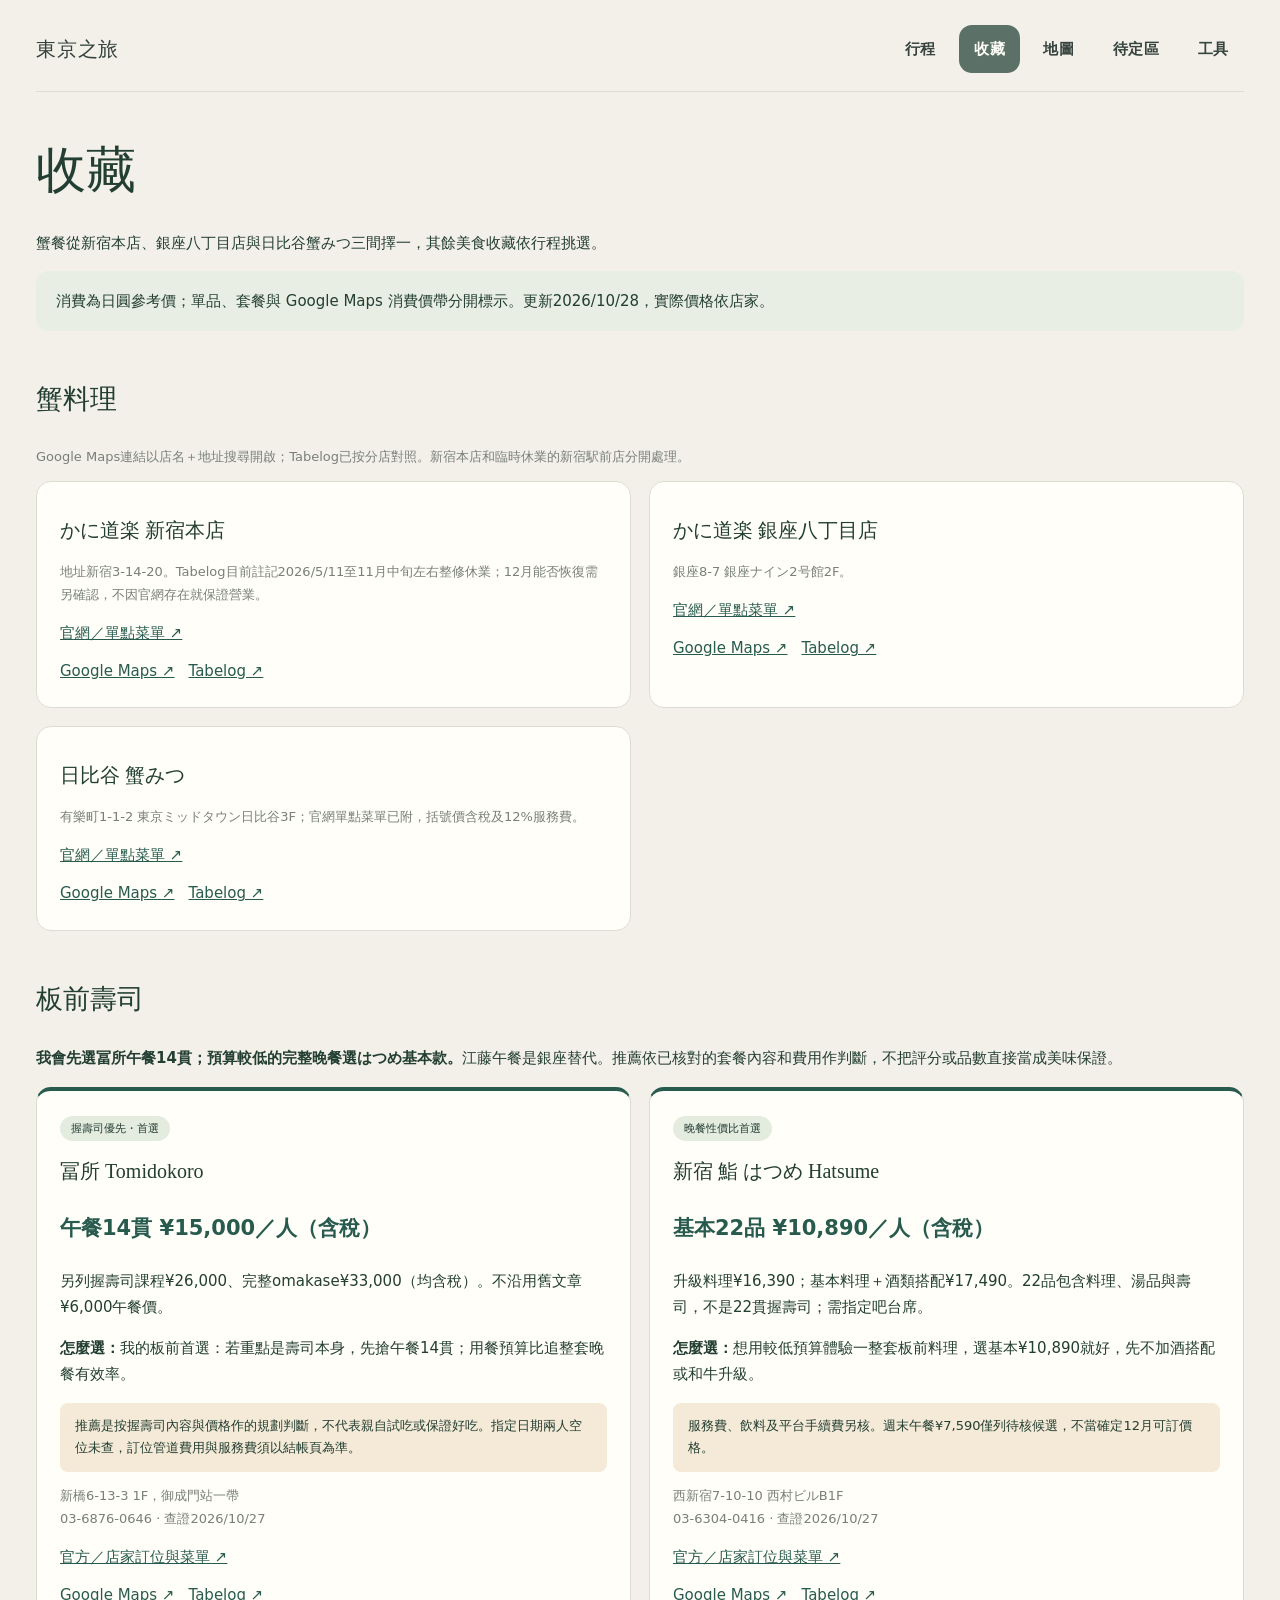
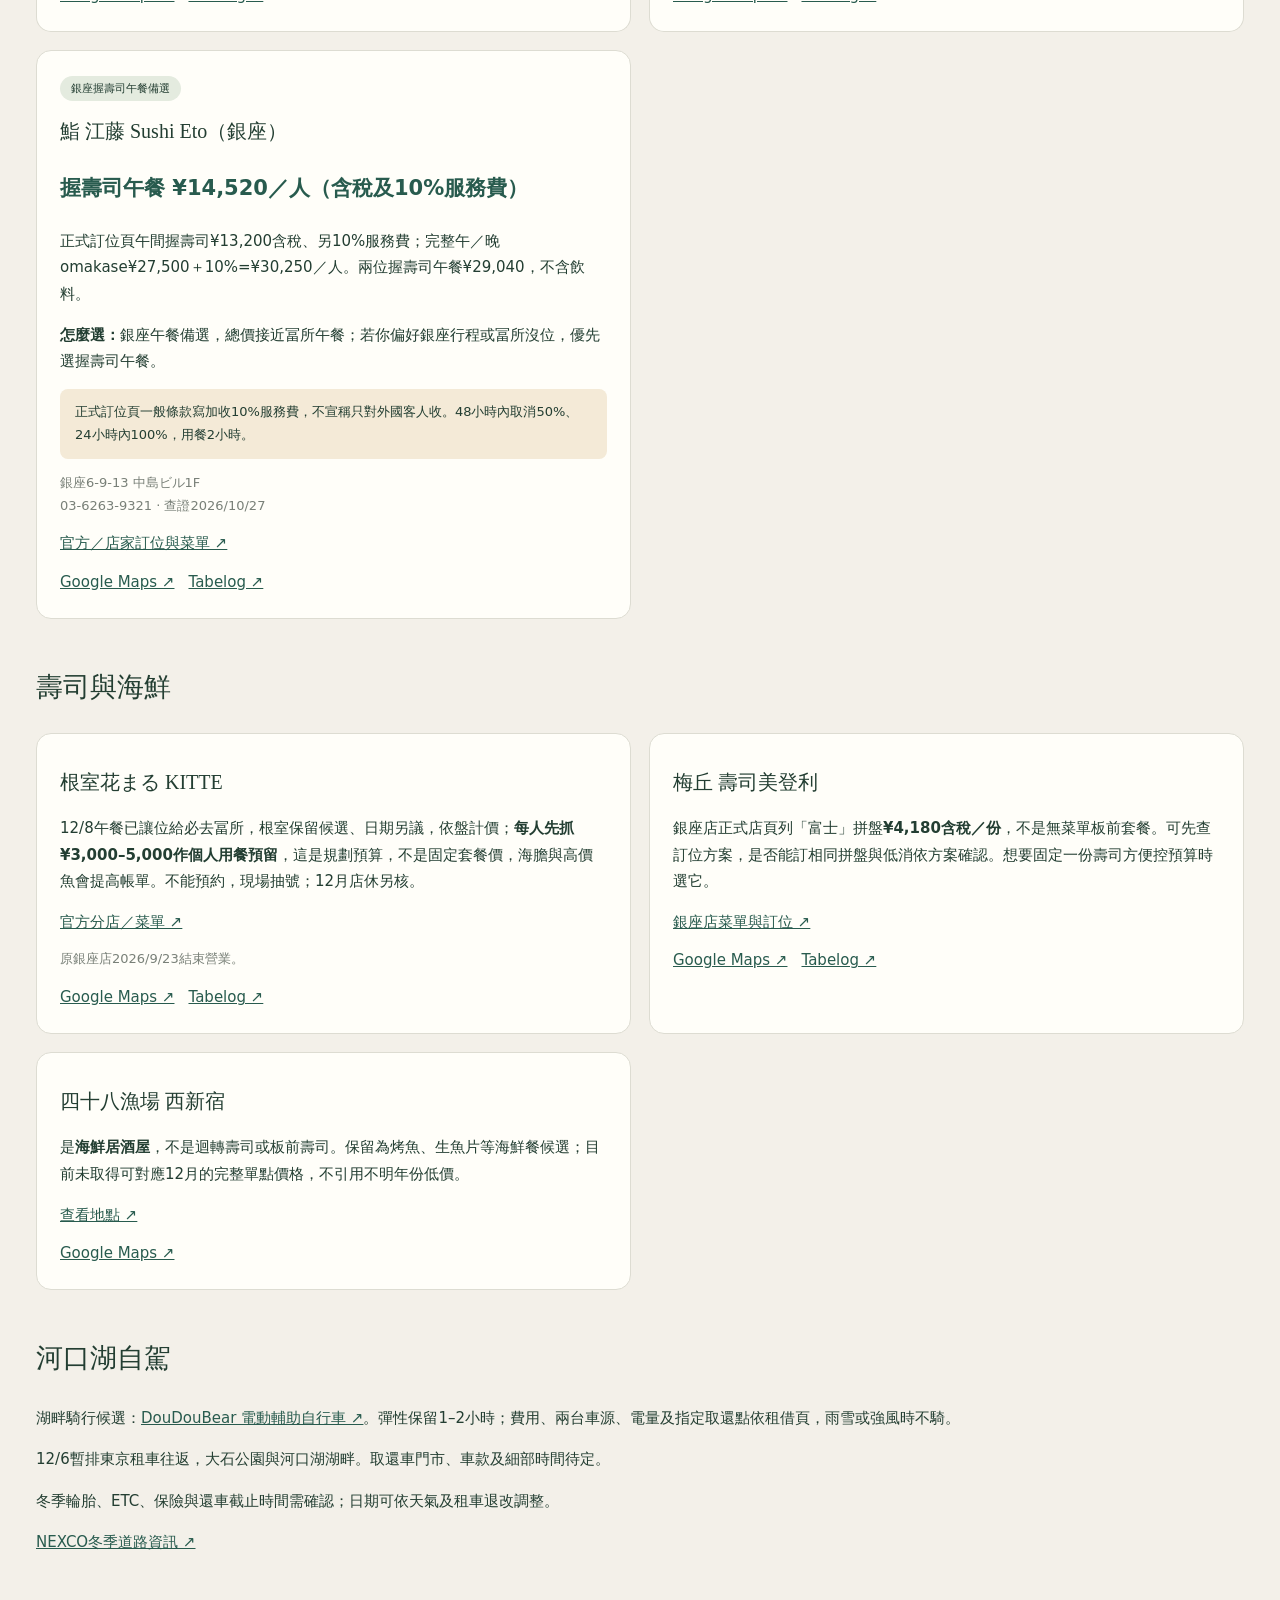
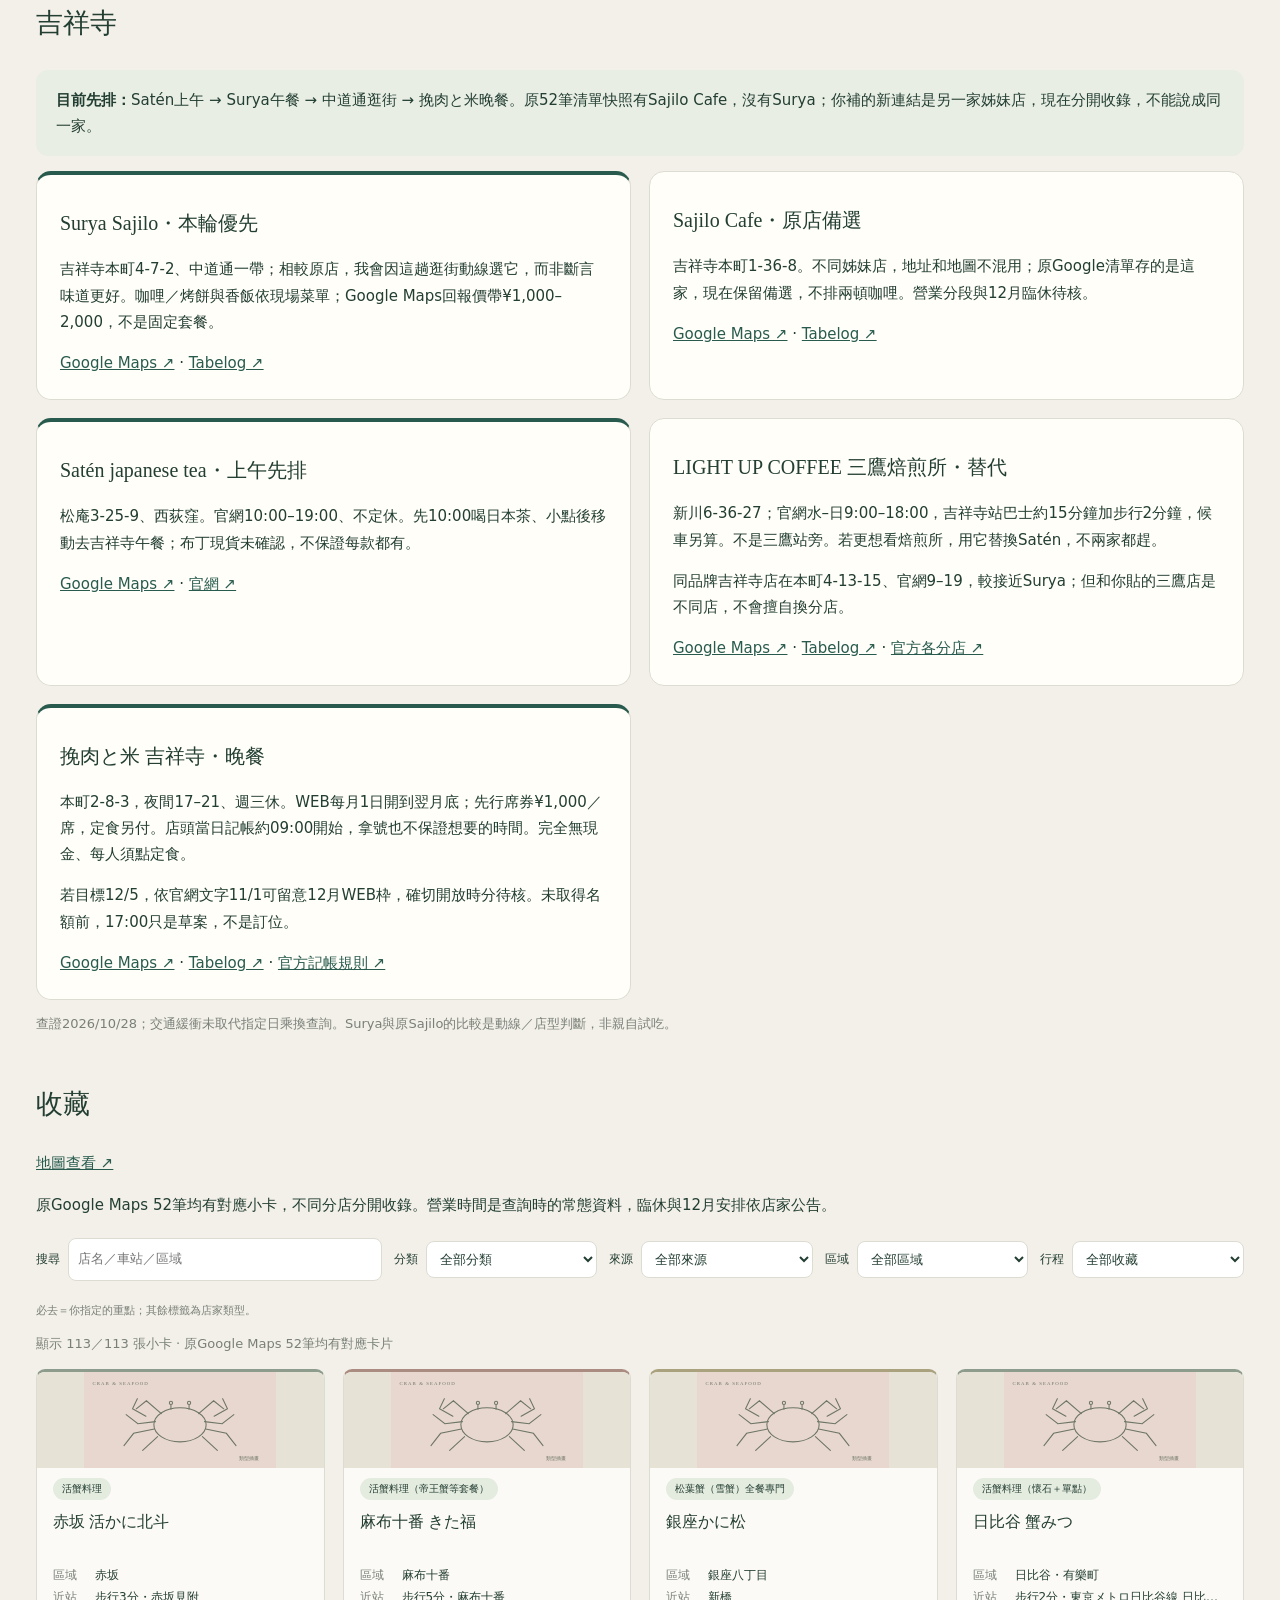
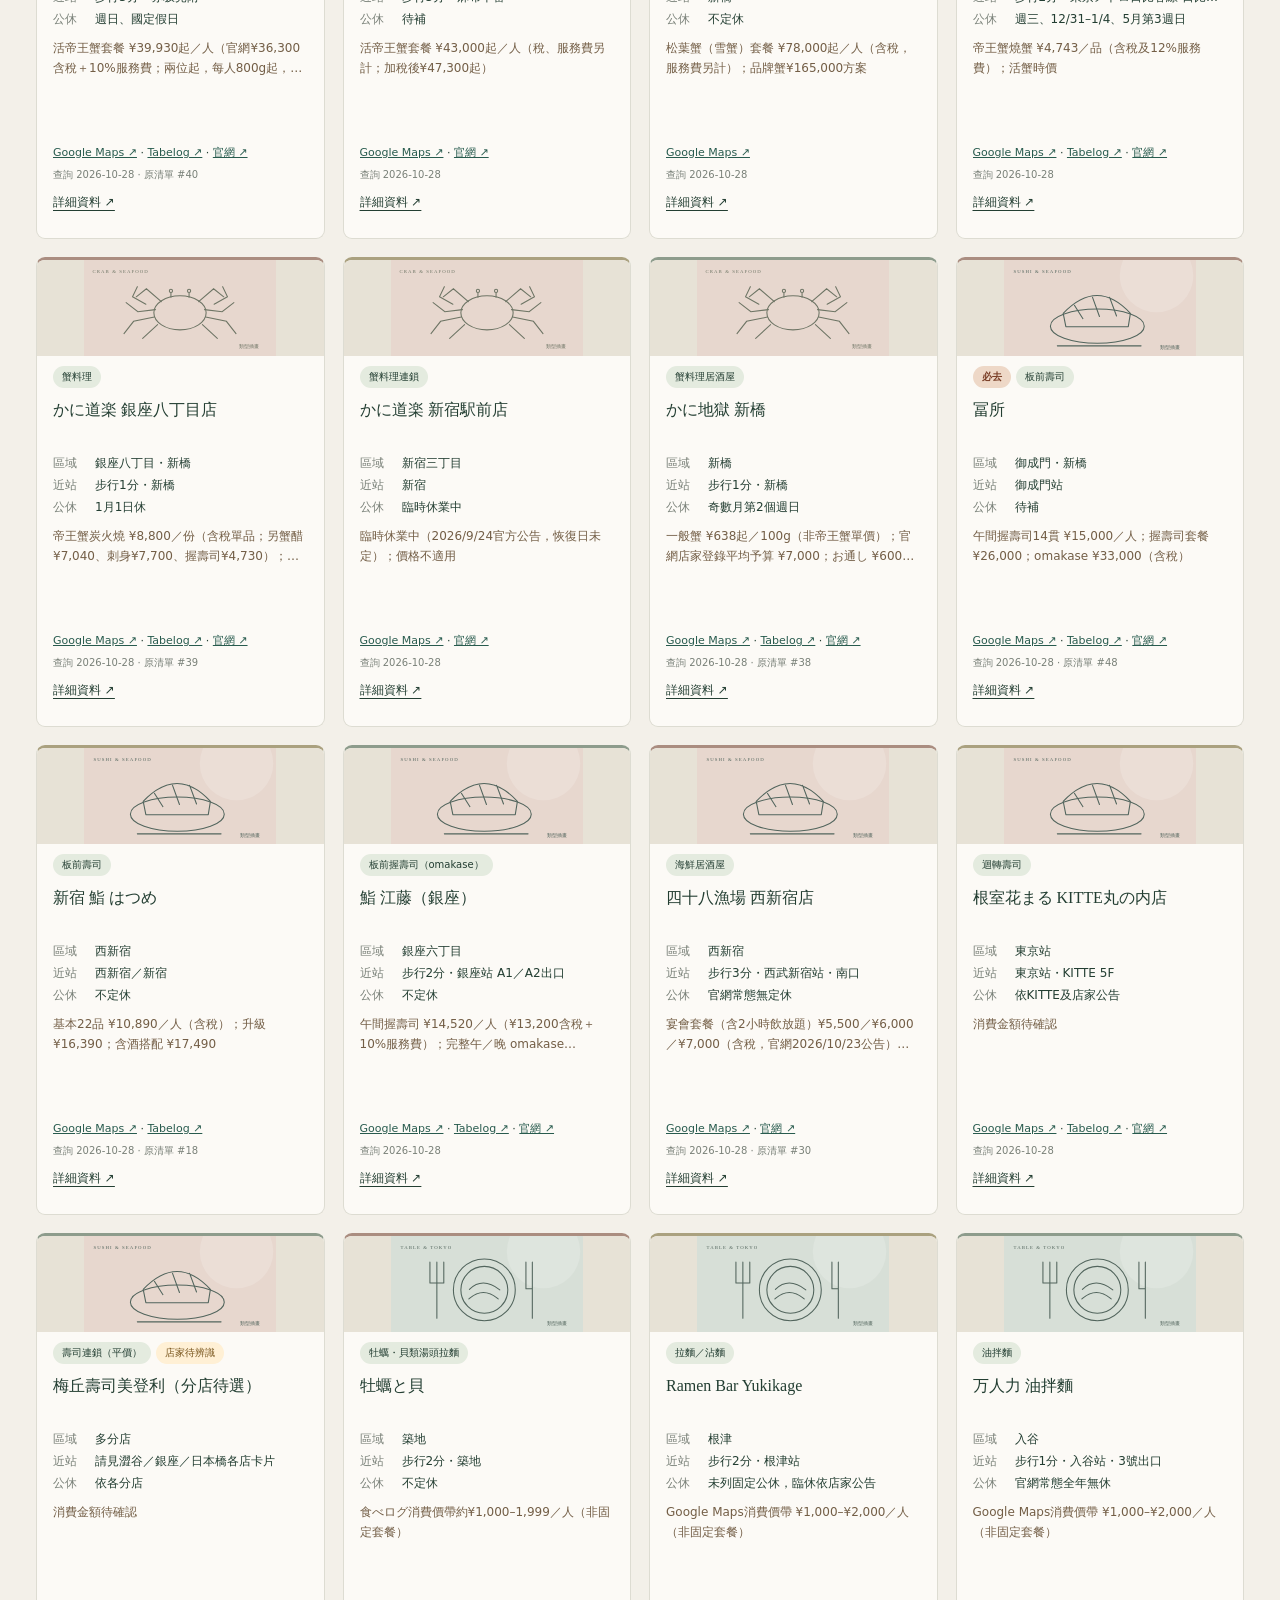
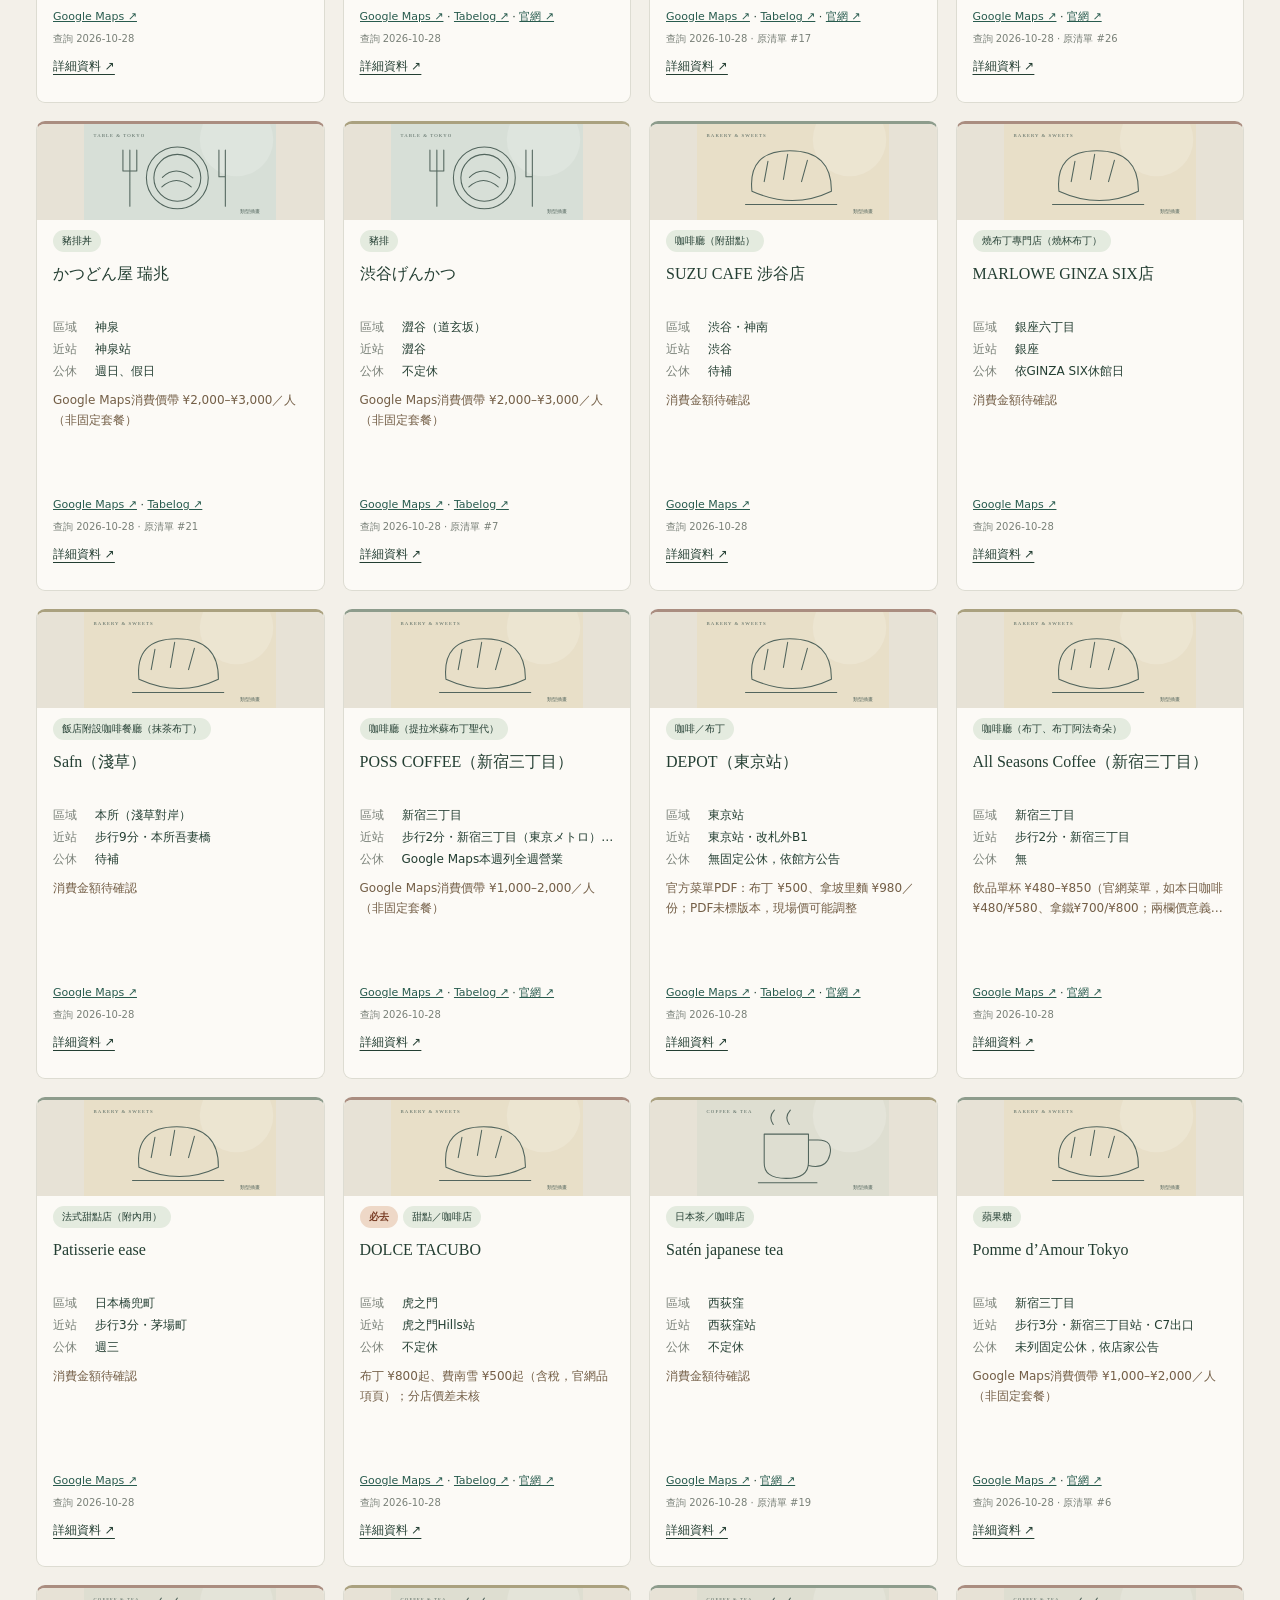
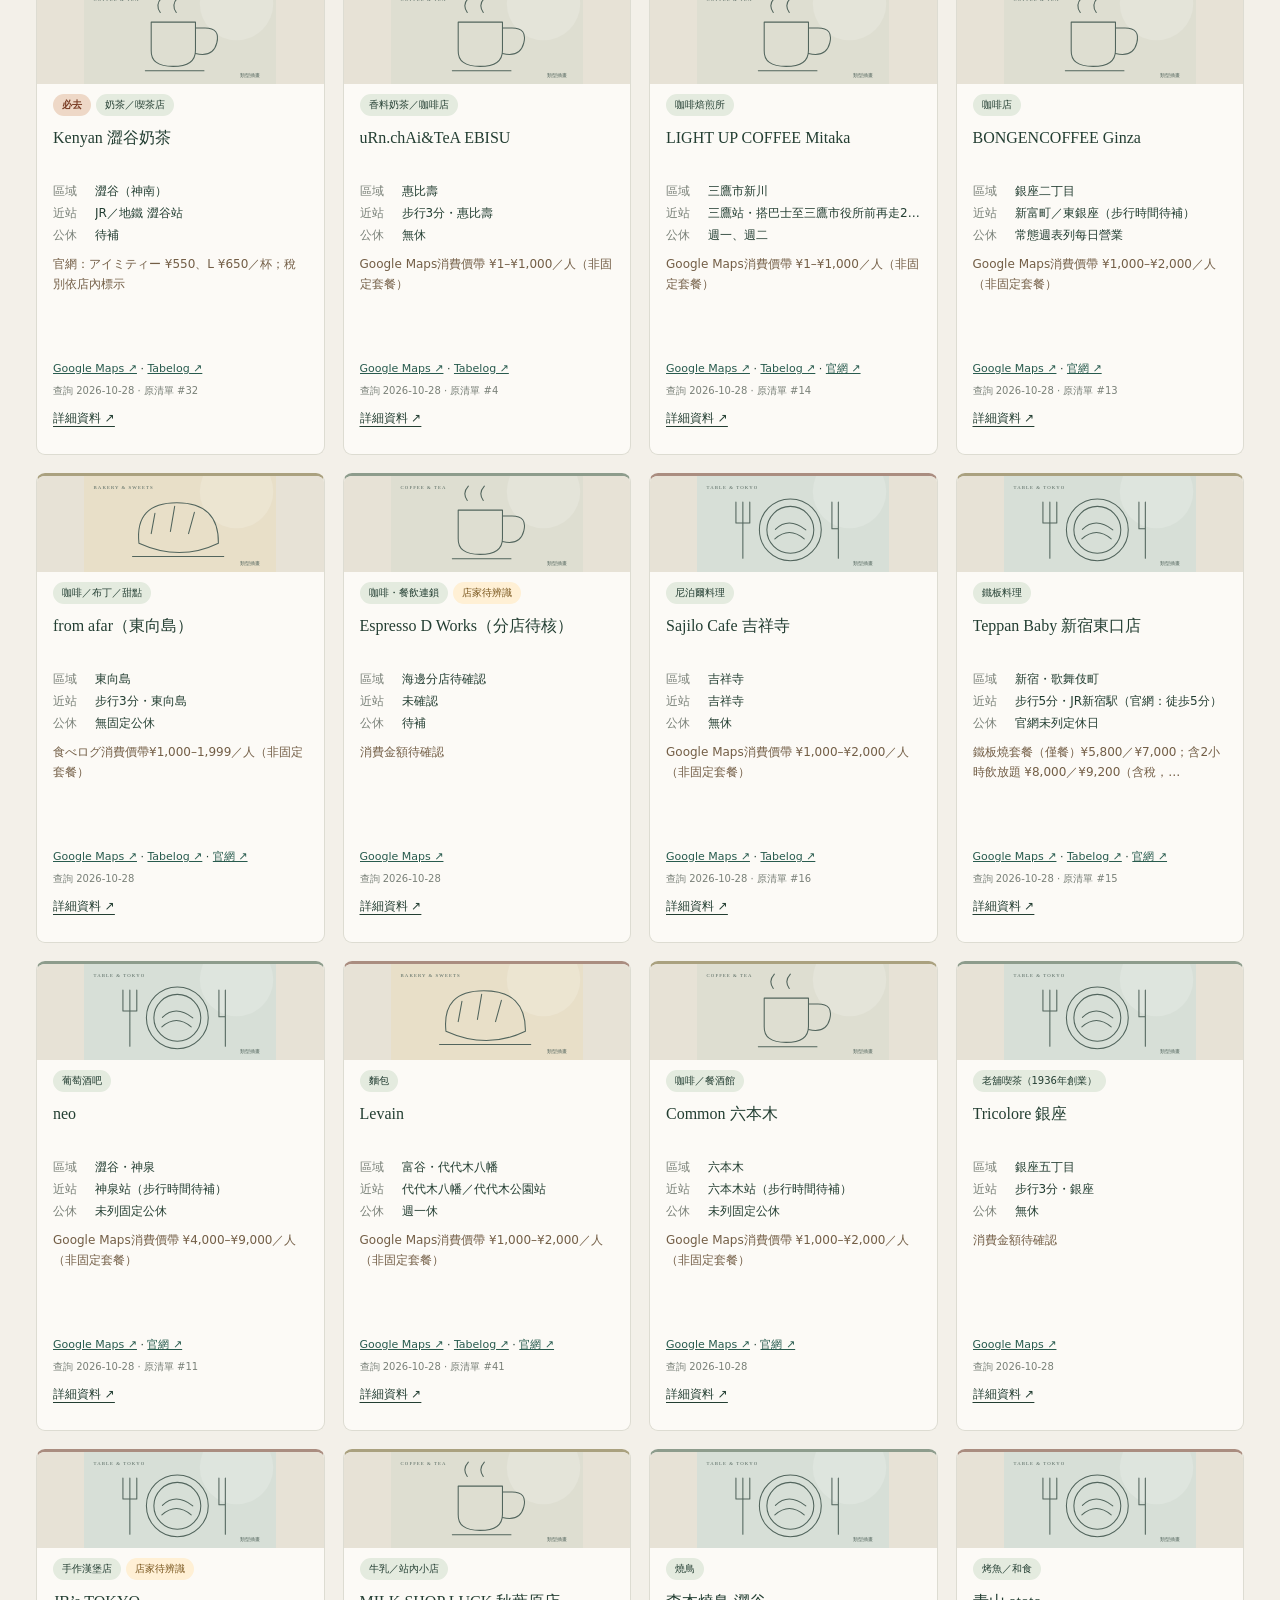
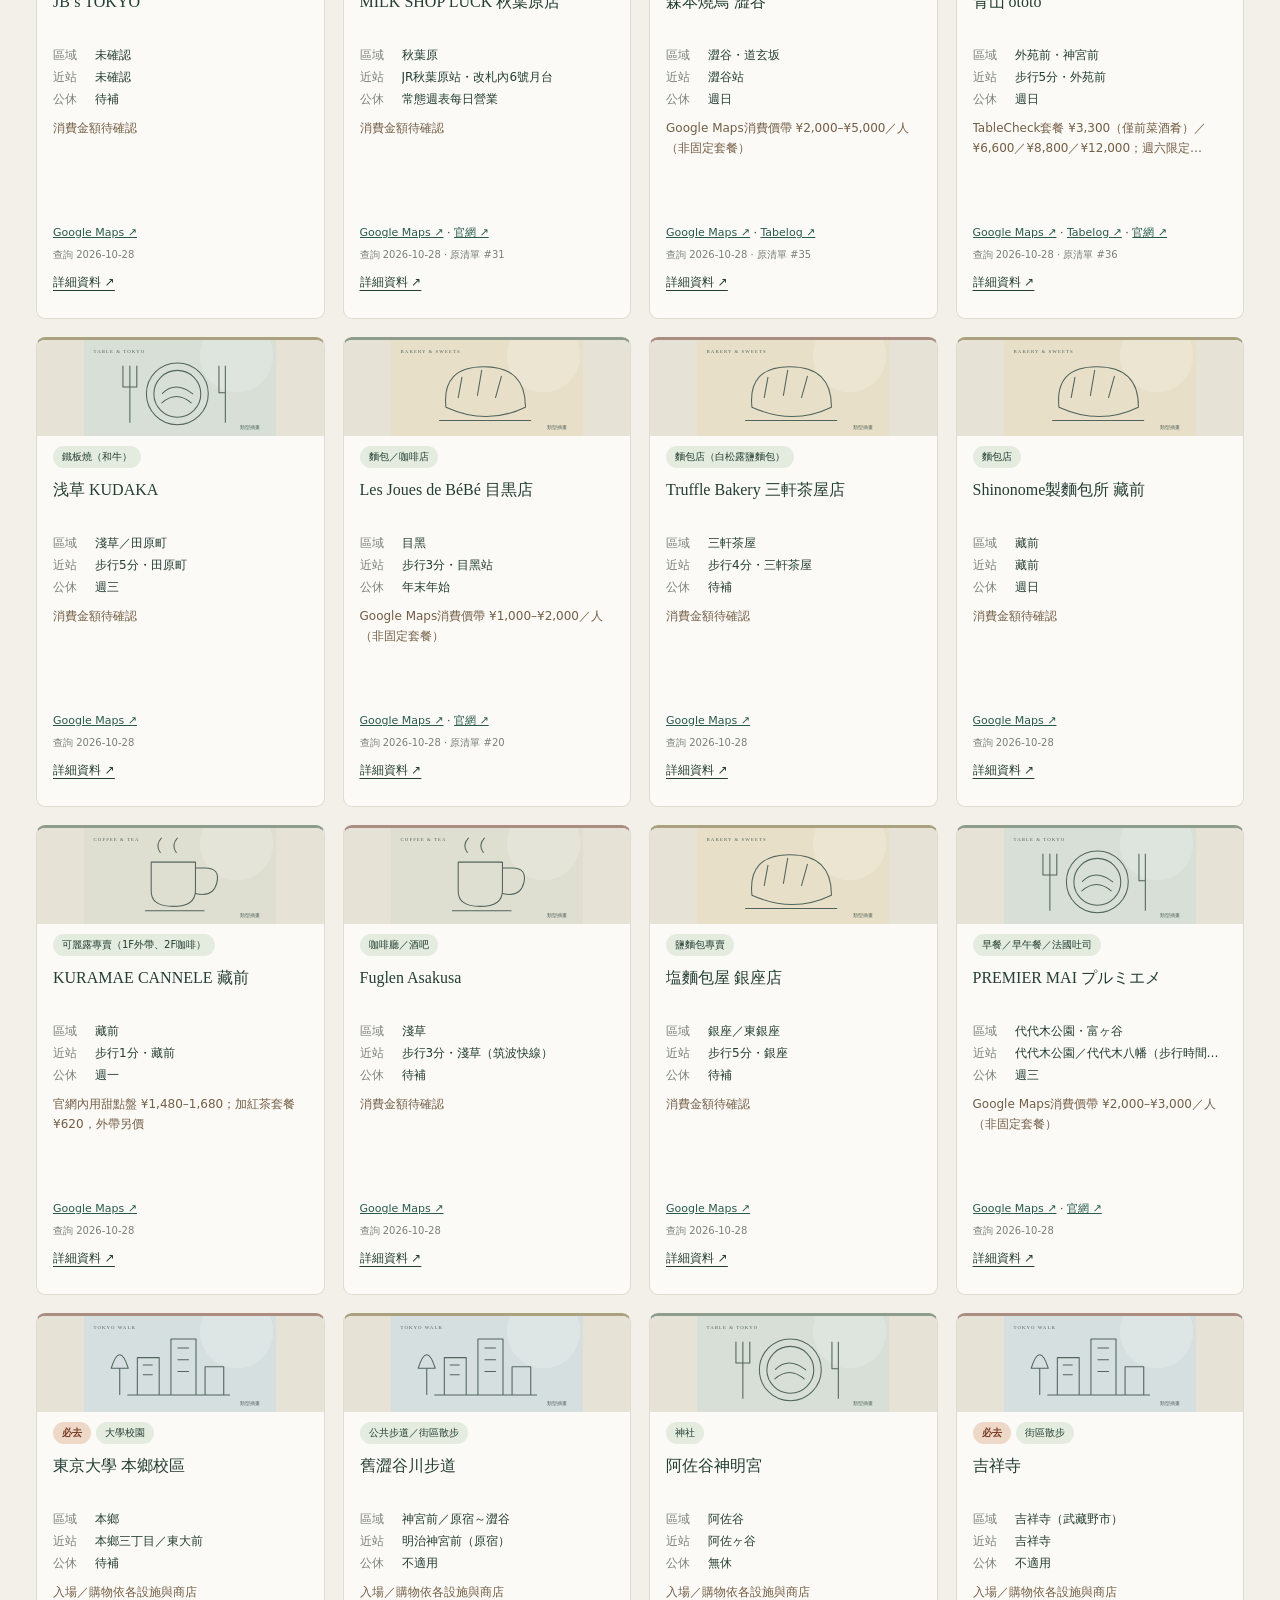
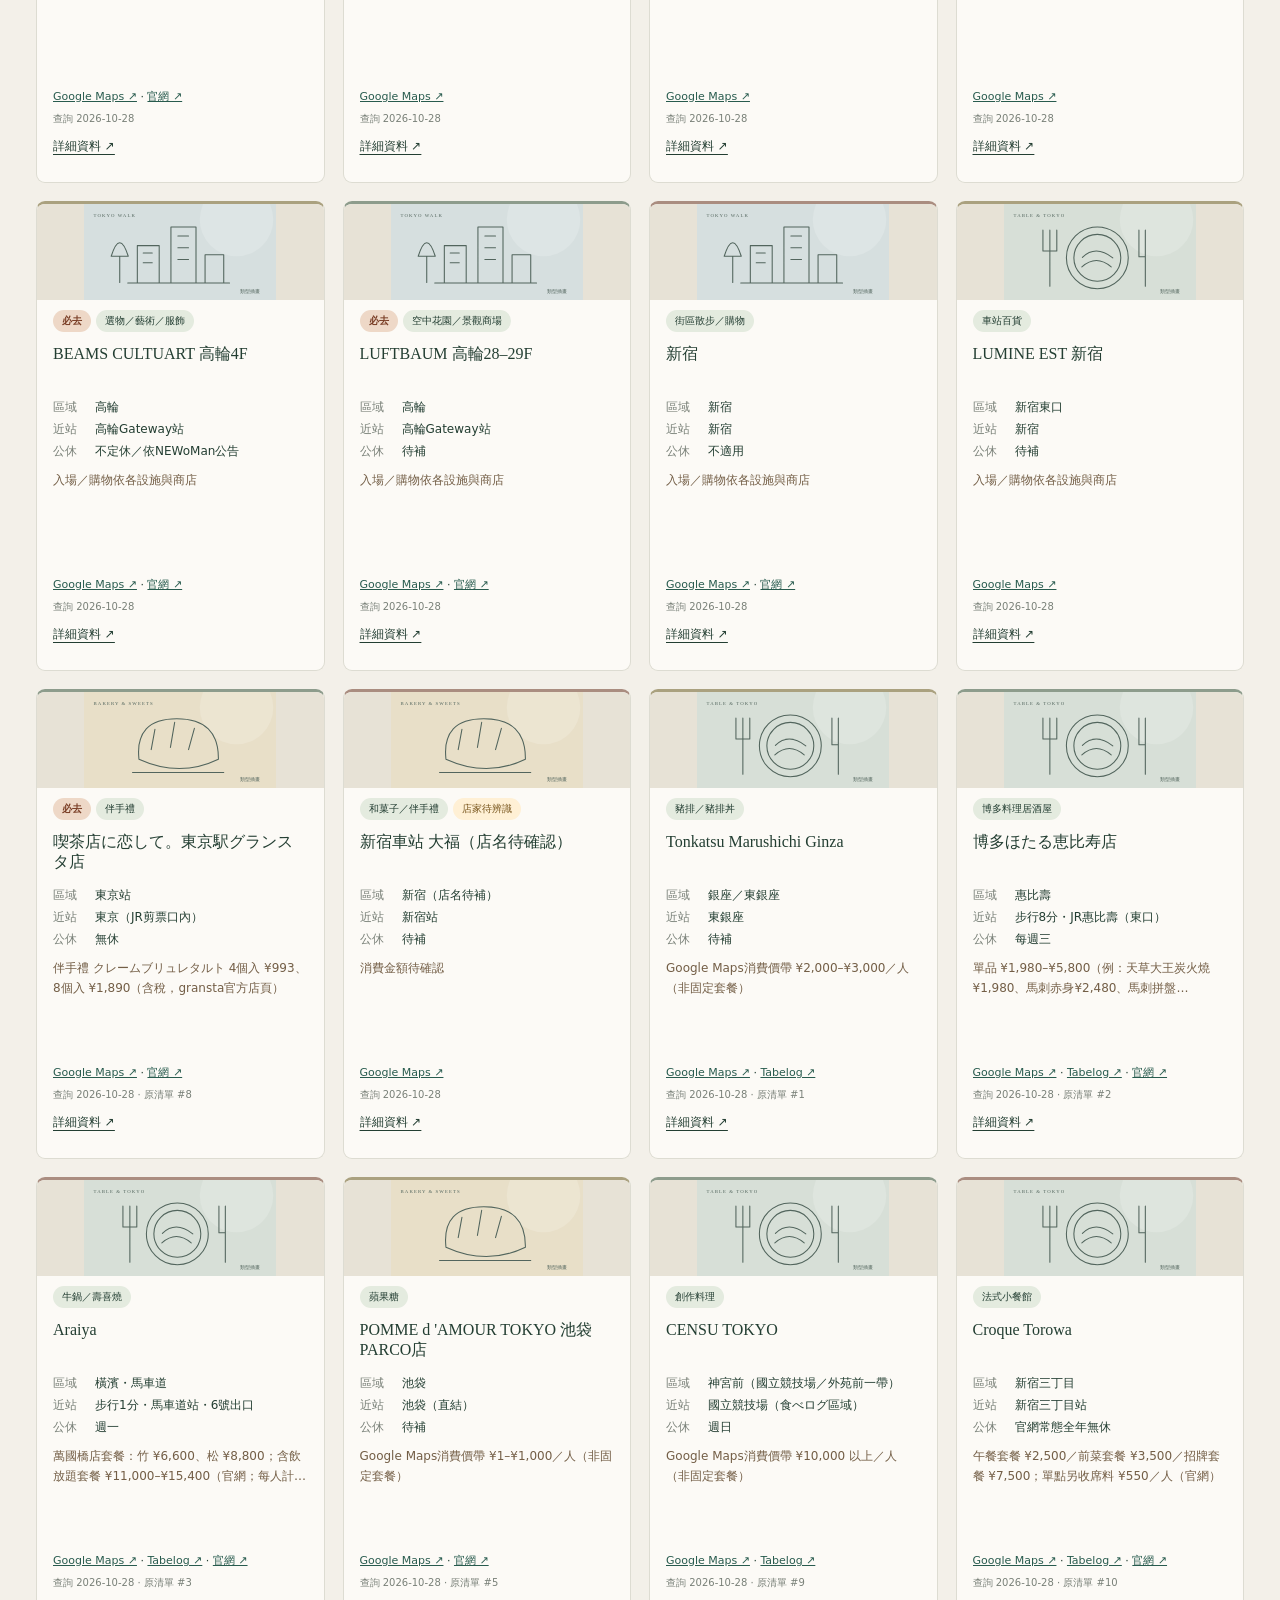
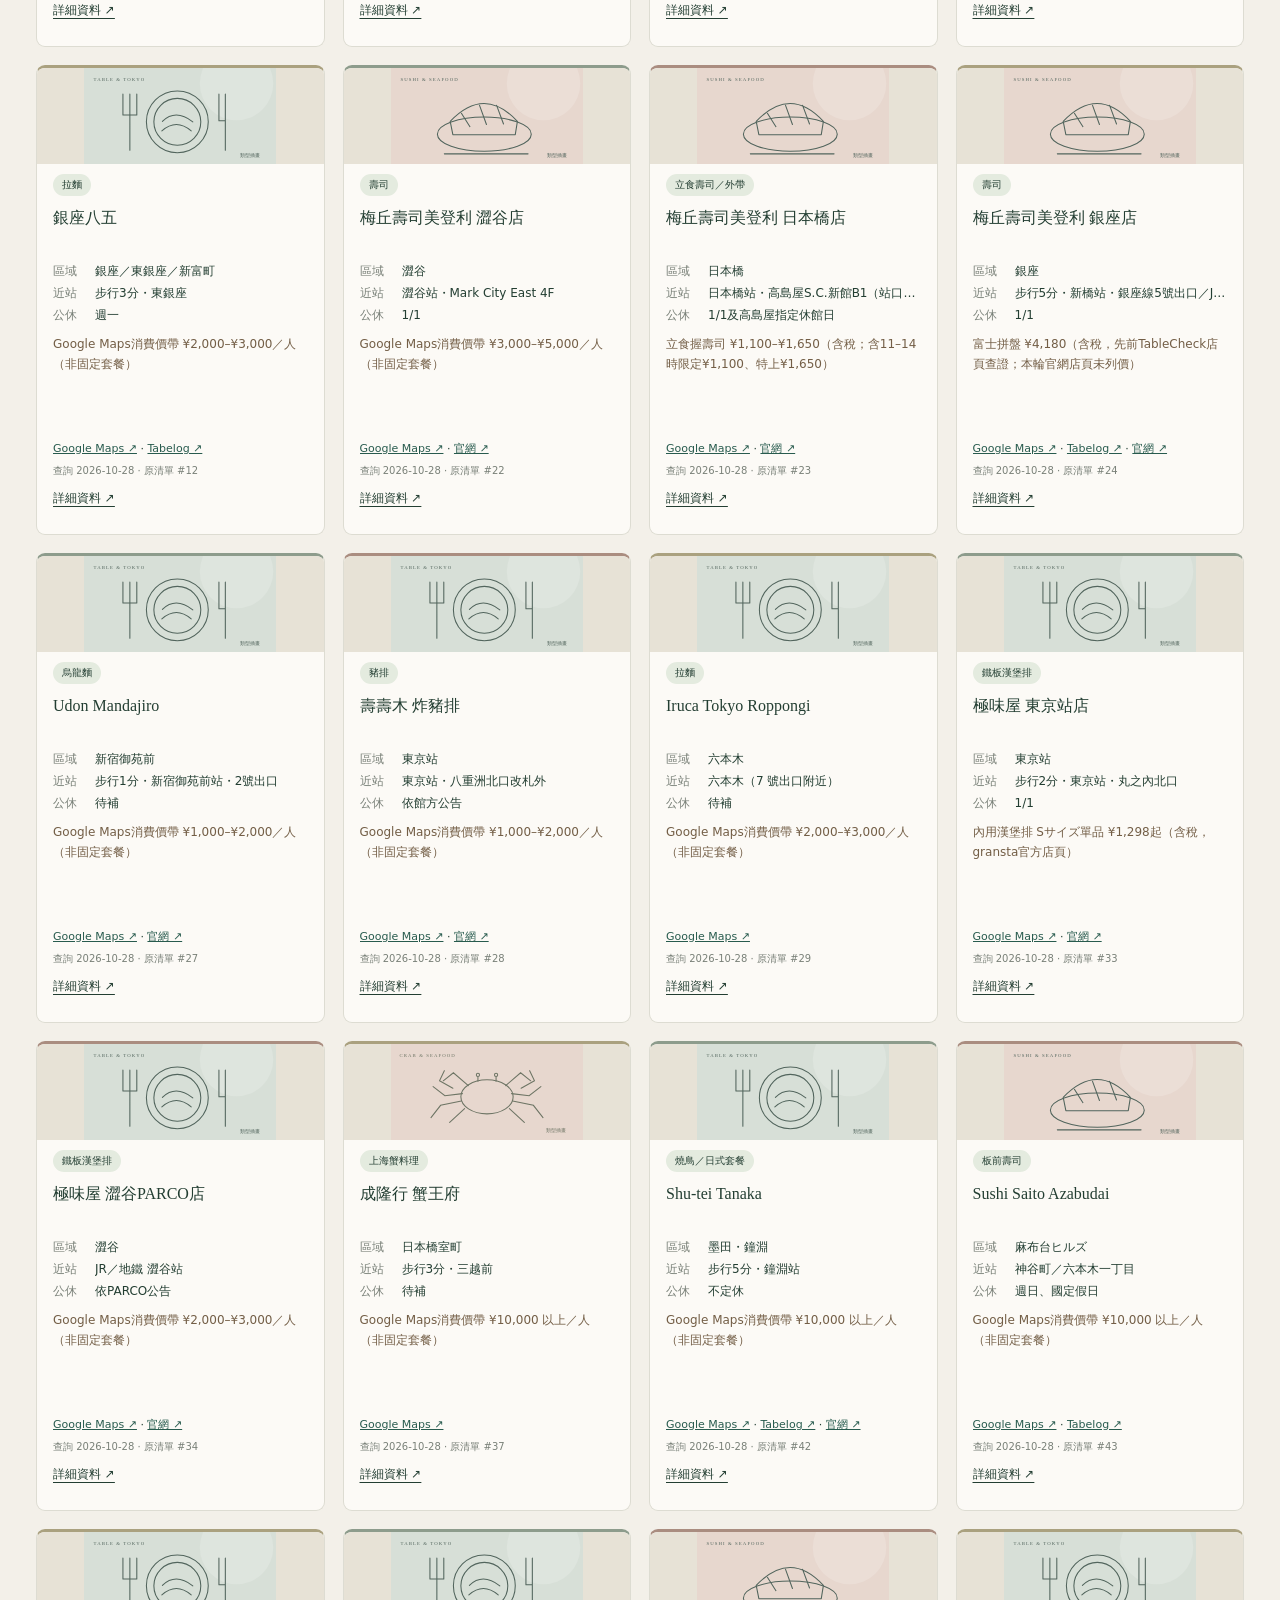
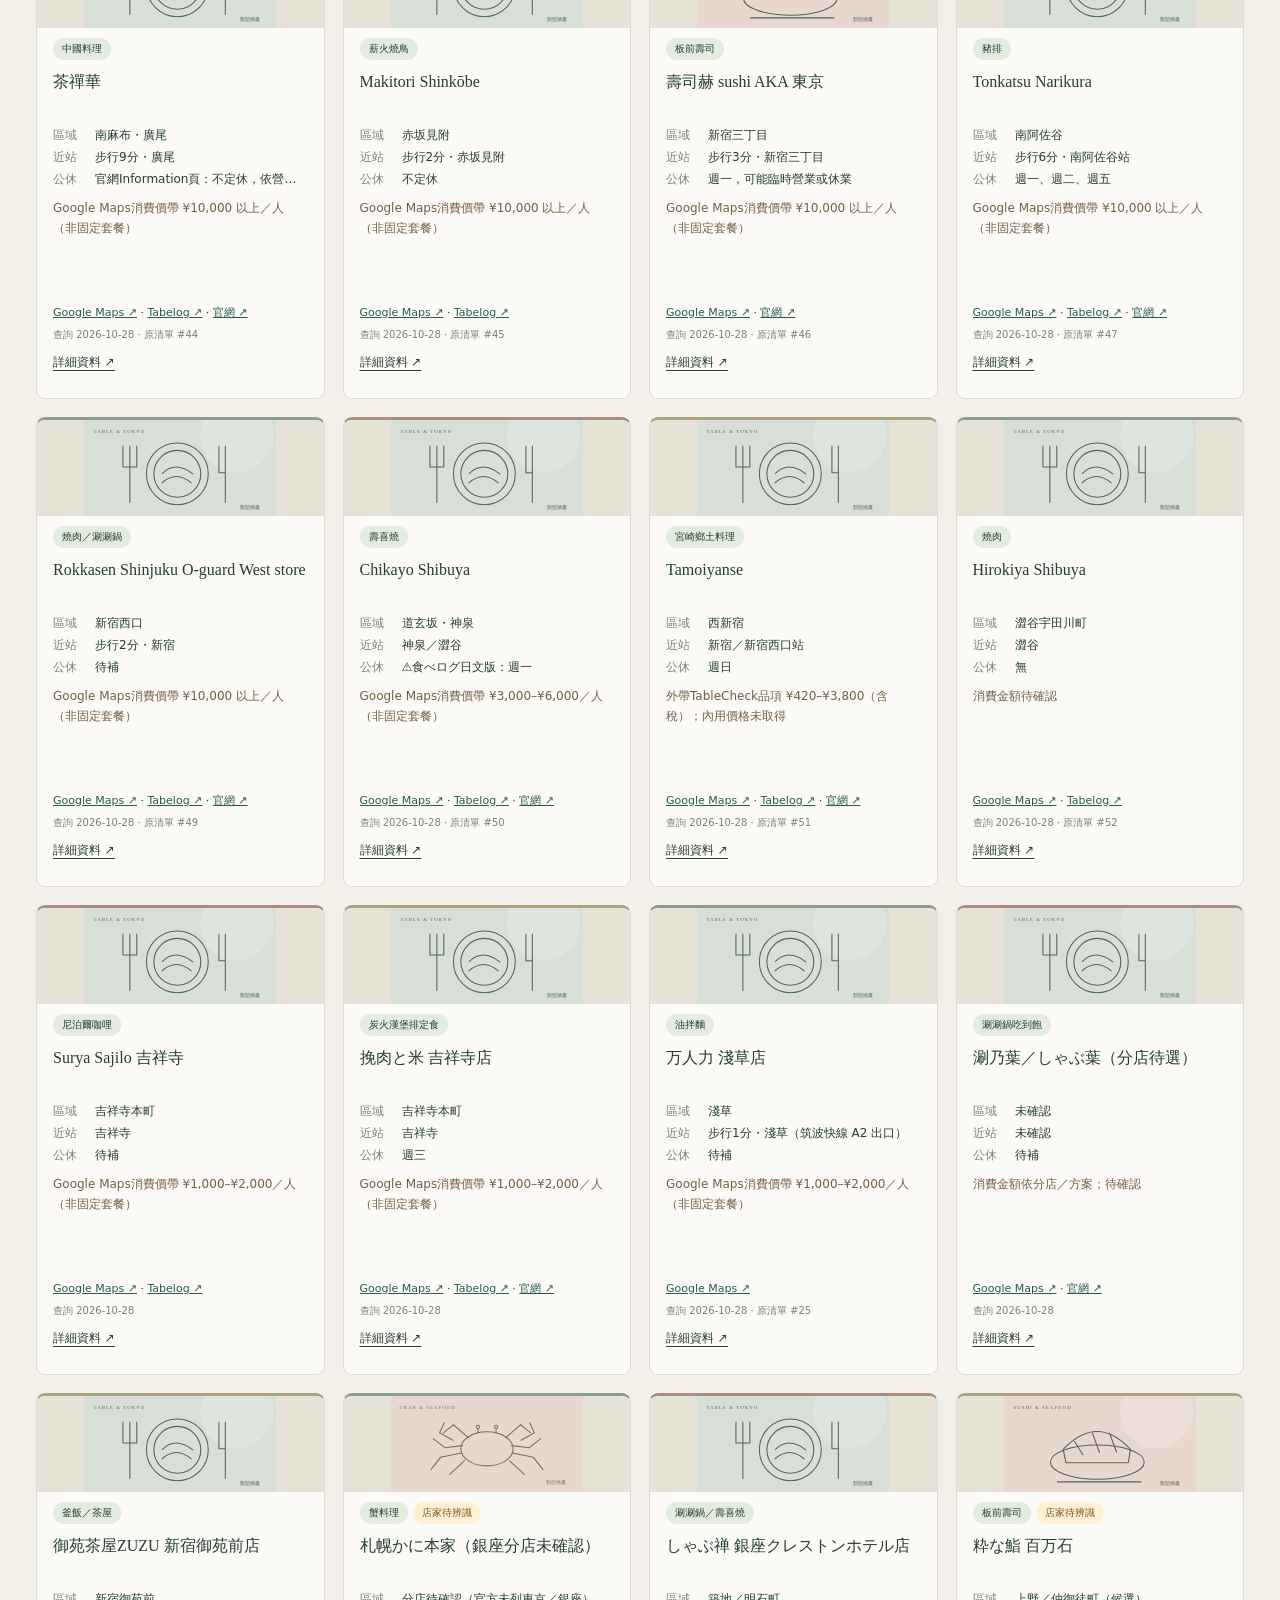
==== commit 76c08721: "Add GINZA SEAM shopping collection and video reference" ====
--- a/collections.html
+++ b/collections.html
@@ -38,7 +38,7 @@
 .site-header .site-brand{font-family:"Noto Sans TC","PingFang TC","Microsoft JhengHei",system-ui,sans-serif!important;font-size:20px!important;font-weight:600!important;font-style:normal!important;letter-spacing:.04em!important;line-height:1.5!important;text-decoration:none!important}
 
 .site-header .site-brand{font-family:"Songti TC","Noto Serif TC","PMingLiU",serif!important;font-weight:500!important}h1,h2,h3{font-family:"Songti TC","Noto Serif TC","PMingLiU",serif!important;font-weight:500}
-</style><div class="wrap"><header><div class="site-header"><a class="site-brand" href="itinerary.html">東京之旅</a><nav class="site-nav" aria-label="網站頁面"><a href="itinerary.html">行程</a><a href="collections.html" aria-current="page">收藏</a><a href="map.html">地圖</a><a href="pending.html">待定區</a><a href="tools.html">工具</a></nav></div></header><h1>收藏</h1><p class="intro">蟹餐從新宿本店、銀座八丁目店與日比谷蟹みつ三間擇一，其餘美食收藏依行程挑選。</p><p class="note">消費為日圓參考價；單品、套餐與 Google Maps 消費價帶分開標示。更新2026/10/28，實際價格依店家。</p><section id="crab"><h2>蟹料理</h2><p class="muted">Google Maps連結以店名＋地址搜尋開啟；Tabelog已按分店對照。新宿本店和臨時休業的新宿駅前店分開處理。</p><div class="cards"><article class="card"><h3>かに道楽 新宿本店</h3><p class="muted">地址新宿3-14-20。Tabelog目前註記2026/5/11至11月中旬左右整修休業；12月能否恢復需另確認，不因官網存在就保證營業。</p><a href="https://douraku.co.jp/kanto/shinjyuku_h/" target="_blank" rel="noopener noreferrer">官網／單點菜單 ↗</a><div class="restaurant-links" style="display:flex;gap:14px;flex-wrap:wrap;margin-top:12px"><a href="https://www.google.com/maps/search/?api=1&query=%E3%81%8B%E3%81%AB%E9%81%93%E6%A5%BD%20%E6%96%B0%E5%AE%BF%E6%9C%AC%E5%BA%97%20%E6%96%B0%E5%AE%BF3-14-20%20%E3%83%86%E3%82%A2%E3%83%88%E3%83%AB%E3%83%93%E3%83%AB7F%E3%83%BB8F%20%E6%9D%B1%E4%BA%AC" target="_blank" rel="noopener noreferrer">Google Maps ↗</a><a href="https://tabelog.com/tw/tokyo/A1304/A130401/13024176/" target="_blank" rel="noopener noreferrer">Tabelog ↗</a></div></article><article class="card"><h3>かに道楽 銀座八丁目店</h3><p class="muted">銀座8-7 銀座ナイン2号館2F。</p><a href="https://douraku.co.jp/kanto/ginza/" target="_blank" rel="noopener noreferrer">官網／單點菜單 ↗</a><div class="restaurant-links" style="display:flex;gap:14px;flex-wrap:wrap;margin-top:12px"><a href="https://www.google.com/maps/search/?api=1&query=%E3%81%8B%E3%81%AB%E9%81%93%E6%A5%BD%20%E9%8A%80%E5%BA%A7%E5%85%AB%E4%B8%81%E7%9B%AE%E5%BA%97%20%E9%8A%80%E5%BA%A78-7%20%E9%8A%80%E5%BA%A7%E3%83%8A%E3%82%A4%E3%83%B32%E5%8F%B7%E9%A4%A82F%20%E6%9D%B1%E4%BA%AC" target="_blank" rel="noopener noreferrer">Google Maps ↗</a><a href="https://tabelog.com/tw/tokyo/A1301/A130103/13015009/" target="_blank" rel="noopener noreferrer">Tabelog ↗</a></div></article><article class="card"><h3>日比谷 蟹みつ</h3><p class="muted">有樂町1-1-2 東京ミッドタウン日比谷3F；官網單點菜單已附，括號價含稅及12%服務費。</p><a href="https://hibiya-kanimitsu.com/menu/alacarte/" target="_blank" rel="noopener noreferrer">官網／單點菜單 ↗</a><div class="restaurant-links" style="display:flex;gap:14px;flex-wrap:wrap;margin-top:12px"><a href="https://www.google.com/maps/search/?api=1&query=%E6%97%A5%E6%AF%94%E8%B0%B7%20%E8%9F%B9%E3%81%BF%E3%81%A4%20%E6%9C%89%E6%A5%BD%E7%94%BA1-1-2%20%E6%9D%B1%E4%BA%AC%E3%83%9F%E3%83%83%E3%83%89%E3%82%BF%E3%82%A6%E3%83%B3%E6%97%A5%E6%AF%94%E8%B0%B73F%20%E6%9D%B1%E4%BA%AC" target="_blank" rel="noopener noreferrer">Google Maps ↗</a><a href="https://tabelog.com/tw/tokyo/A1301/A130102/13276492/" target="_blank" rel="noopener noreferrer">Tabelog ↗</a></div></article></div></section><h2 id="sushi">板前壽司</h2><p><b>我會先選冨所午餐14貫；預算較低的完整晚餐選はつめ基本款。</b>江藤午餐是銀座替代。推薦依已核對的套餐內容和費用作判斷，不把評分或品數直接當成美味保證。</p><div class="cards"><article class="card featured"><span class="tag">握壽司優先・首選</span><h3>冨所 Tomidokoro</h3><p class="price">午餐14貫 ¥15,000／人（含稅）</p><p>另列握壽司課程¥26,000、完整omakase¥33,000（均含稅）。不沿用舊文章¥6,000午餐價。</p><p><b>怎麼選：</b>我的板前首選：若重點是壽司本身，先搶午餐14貫；用餐預算比追整套晚餐有效率。</p><p class="warning">推薦是按握壽司內容與價格作的規劃判斷，不代表親自試吃或保證好吃。指定日期兩人空位未查，訂位管道費用與服務費須以結帳頁為準。</p><p class="muted">新橋6-13-3 1F，御成門站一帶<br>03-6876-0646 · 查證2026/10/27</p><a href="https://www.tablecheck.com/en/tomidokoro" target="_blank" rel="noopener noreferrer">官方／店家訂位與菜單 ↗</a><div class="restaurant-links" style="display:flex;gap:14px;flex-wrap:wrap;margin-top:12px"><a href="https://www.google.com/maps/search/?api=1&query=%E5%86%A8%E6%89%80%20Tomidokoro%20%E6%96%B0%E6%A9%8B6-13-3%20%E6%9D%B1%E4%BA%AC" target="_blank" rel="noopener noreferrer">Google Maps ↗</a><a href="https://tabelog.com/tw/tokyo/A1314/A131401/13223846/" target="_blank" rel="noopener noreferrer">Tabelog ↗</a></div></article><article class="card featured"><span class="tag">晚餐性價比首選</span><h3>新宿 鮨 はつめ Hatsume</h3><p class="price">基本22品 ¥10,890／人（含稅）</p><p>升級料理¥16,390；基本料理＋酒類搭配¥17,490。22品包含料理、湯品與壽司，不是22貫握壽司；需指定吧台席。</p><p><b>怎麼選：</b>想用較低預算體驗一整套板前料理，選基本¥10,890就好，先不加酒搭配或和牛升級。</p><p class="warning">服務費、飲料及平台手續費另核。週末午餐¥7,590僅列待核候選，不當確定12月可訂價格。</p><p class="muted">西新宿7-10-10 西村ビルB1F<br>03-6304-0416 · 查證2026/10/27</p><a href="https://www.tablecheck.com/en/sushi-hatsume-shinjuku" target="_blank" rel="noopener noreferrer">官方／店家訂位與菜單 ↗</a><div class="restaurant-links" style="display:flex;gap:14px;flex-wrap:wrap;margin-top:12px"><a href="https://www.google.com/maps/search/?api=1&query=%E6%96%B0%E5%AE%BF%20%E9%AE%A8%20%E3%81%AF%E3%81%A4%E3%82%81%20Hatsume%20%E8%A5%BF%E6%96%B0%E5%AE%BF7-10-10%20%E8%A5%BF%E6%9D%91%E3%83%93%E3%83%ABB1F%20%E6%9D%B1%E4%BA%AC" target="_blank" rel="noopener noreferrer">Google Maps ↗</a><a href="https://tabelog.com/tw/tokyo/A1304/A130401/13303213/" target="_blank" rel="noopener noreferrer">Tabelog ↗</a></div></article><article class="card "><span class="tag">銀座握壽司午餐備選</span><h3>鮨 江藤 Sushi Eto（銀座）</h3><p class="price">握壽司午餐 ¥14,520／人（含稅及10%服務費）</p><p>正式訂位頁午間握壽司¥13,200含稅、另10%服務費；完整午／晚omakase¥27,500＋10%=¥30,250／人。兩位握壽司午餐¥29,040，不含飲料。</p><p><b>怎麼選：</b>銀座午餐備選，總價接近冨所午餐；若你偏好銀座行程或冨所沒位，優先選握壽司午餐。</p><p class="warning">正式訂位頁一般條款寫加收10%服務費，不宣稱只對外國客人收。48小時內取消50%、24小時內100%，用餐2小時。</p><p class="muted">銀座6-9-13 中島ビル1F<br>03-6263-9321 · 查證2026/10/27</p><a href="https://www.tablecheck.com/shops/sushi-eto/reserve" target="_blank" rel="noopener noreferrer">官方／店家訂位與菜單 ↗</a><div class="restaurant-links" style="display:flex;gap:14px;flex-wrap:wrap;margin-top:12px"><a href="https://www.google.com/maps/search/?api=1&query=%E9%AE%A8%20%E6%B1%9F%E8%97%A4%20Sushi%20Eto%EF%BC%88%E9%8A%80%E5%BA%A7%EF%BC%89%20%E9%8A%80%E5%BA%A76-9-13%20%E4%B8%AD%E5%B3%B6%E3%83%93%E3%83%AB1F%20%E6%9D%B1%E4%BA%AC" target="_blank" rel="noopener noreferrer">Google Maps ↗</a><a href="https://tabelog.com/tw/tokyo/A1301/A130101/13293927/" target="_blank" rel="noopener noreferrer">Tabelog ↗</a></div></article></div><h2 id="value">壽司與海鮮</h2><div class="cards"><article class="card"><h3>根室花まる KITTE</h3><p>12/8午餐已讓位給必去冨所，根室保留候選、日期另議，依盤計價；<b>每人先抓¥3,000–5,000作個人用餐預留</b>，這是規劃預算，不是固定套餐價，海膽與高價魚會提高帳單。不能預約，現場抽號；12月店休另核。</p><a href="https://www.sushi-hanamaru.com/" target="_blank" rel="noopener noreferrer">官方分店／菜單 ↗</a><p class="muted">原銀座店2026/9/23結束營業。</p><div class="restaurant-links" style="display:flex;gap:14px;flex-wrap:wrap;margin-top:12px"><a href="https://www.google.com/maps/search/?api=1&query=%E6%A0%B9%E5%AE%A4%E8%8A%B1%E3%81%BE%E3%82%8B%20KITTE%20%E4%B8%B8%E3%81%AE%E5%86%852-7-2%20KITTE5F%20%E6%9D%B1%E4%BA%AC" target="_blank" rel="noopener noreferrer">Google Maps ↗</a><a href="https://tabelog.com/tw/tokyo/A1302/A130201/13153777/" target="_blank" rel="noopener noreferrer">Tabelog ↗</a></div></article><article class="card"><h3>梅丘 壽司美登利</h3><p>銀座店正式店頁列「富士」拼盤<b>¥4,180含稅／份</b>，不是無菜單板前套餐。可先查訂位方案，是否能訂相同拼盤與低消依方案確認。想要固定一份壽司方便控預算時選它。</p><a href="https://www.tablecheck.com/ja/sushinomidori-ginza" target="_blank" rel="noopener noreferrer">銀座店菜單與訂位 ↗</a><div class="restaurant-links" style="display:flex;gap:14px;flex-wrap:wrap;margin-top:12px"><a href="https://www.google.com/maps/search/?api=1&query=%E6%A2%85%E4%B8%98%20%E5%A3%BD%E5%8F%B8%E7%BE%8E%E7%99%BB%E5%88%A9%20%E9%8A%80%E5%BA%A7%E5%BA%97%20%E6%9D%B1%E4%BA%AC" target="_blank" rel="noopener noreferrer">Google Maps ↗</a><a href="https://tabelog.com/tw/tokyo/A1301/A130101/13004995/" target="_blank" rel="noopener noreferrer">Tabelog ↗</a></div></article><article class="card"><h3>四十八漁場 西新宿</h3><p>是<b>海鮮居酒屋</b>，不是迴轉壽司或板前壽司。保留為烤魚、生魚片等海鮮餐候選；目前未取得可對應12月的完整單點價格，不引用不明年份低價。</p><a href="https://www.google.com/maps/search/?api=1&query=四十八漁場%20西新宿店" target="_blank" rel="noopener noreferrer">查看地點 ↗</a><div class="restaurant-links" style="display:flex;gap:14px;flex-wrap:wrap;margin-top:12px"><a href="https://www.google.com/maps/search/?api=1&query=%E5%9B%9B%E5%8D%81%E5%85%AB%E6%BC%81%E5%A0%B4%20%E8%A5%BF%E6%96%B0%E5%AE%BF%20%20%E6%9D%B1%E4%BA%AC" target="_blank" rel="noopener noreferrer">Google Maps ↗</a></div></article></div><section id="tour"><h2>河口湖自駕</h2><p>湖畔騎行候選：<a href="https://www.ddbear.jp/" target="_blank" rel="noopener noreferrer">DouDouBear 電動輔助自行車 ↗</a>。彈性保留1–2小時；費用、兩台車源、電量及指定取還點依租借頁，雨雪或強風時不騎。</p><p>12/6暫排東京租車往返，大石公園與河口湖湖畔。取還車門市、車款及細部時間待定。</p><p>冬季輪胎、ETC、保險與還車截止時間需確認；日期可依天氣及租車退改調整。</p><a href="https://www.c-nexco.co.jp/special/snow/" target="_blank" rel="noopener noreferrer">NEXCO冬季道路資訊 ↗</a></section><section id="sajilo"><h2>吉祥寺</h2><p class="note"><b>目前先排：</b>Satén上午 → Surya午餐 → 中道通逛街 → 挽肉と米晚餐。原52筆清單快照有Sajilo Cafe，沒有Surya；你補的新連結是另一家姊妹店，現在分開收錄，不能說成同一家。</p><div class="cards"><article class="card featured"><h3>Surya Sajilo・本輪優先</h3><p>吉祥寺本町4-7-2、中道通一帶；相較原店，我會因這趟逛街動線選它，而非斷言味道更好。咖哩／烤餅與香飯依現場菜單；Google Maps回報價帶¥1,000–2,000，不是固定套餐。</p><a href="https://maps.app.goo.gl/7CQg8iB7QrQboKRw5" target="_blank" rel="noopener noreferrer">Google Maps ↗</a> · <a href="https://tabelog.com/tw/tokyo/A1320/A132001/13247894/" target="_blank" rel="noopener noreferrer">Tabelog ↗</a></article><article class="card"><h3>Sajilo Cafe・原店備選</h3><p>吉祥寺本町1-36-8。不同姊妹店，地址和地圖不混用；原Google清單存的是這家，現在保留備選，不排兩頓咖哩。營業分段與12月臨休待核。</p><a href="https://www.google.com/maps/search/?api=1&amp;query=Sajilo+Cafe+吉祥寺本町1-36-8" target="_blank" rel="noopener noreferrer">Google Maps ↗</a> · <a href="https://tabelog.com/tw/tokyo/A1320/A132001/13049661/" target="_blank" rel="noopener noreferrer">Tabelog ↗</a></article><article class="card featured"><h3>Satén japanese tea・上午先排</h3><p>松庵3-25-9、西荻窪。官網10:00–19:00、不定休。先10:00喝日本茶、小點後移動去吉祥寺午餐；布丁現貨未確認，不保證每款都有。</p><a href="https://maps.app.goo.gl/fc2phXSvzFsfkcn5A" target="_blank" rel="noopener noreferrer">Google Maps ↗</a> · <a href="https://saten.jp/" target="_blank" rel="noopener noreferrer">官網 ↗</a></article><article class="card"><h3>LIGHT UP COFFEE 三鷹焙煎所・替代</h3><p>新川6-36-27；官網水–日9:00–18:00，吉祥寺站巴士約15分鐘加步行2分鐘，候車另算。不是三鷹站旁。若更想看焙煎所，用它替換Satén，不兩家都趕。</p><p>同品牌吉祥寺店在本町4-13-15、官網9–19，較接近Surya；但和你貼的三鷹店是不同店，不會擅自換分店。</p><a href="https://maps.app.goo.gl/UoEsGhWMCMJ9B15c8" target="_blank" rel="noopener noreferrer">Google Maps ↗</a> · <a href="https://tabelog.com/tw/tokyo/A1320/A132002/13289031/" target="_blank" rel="noopener noreferrer">Tabelog ↗</a> · <a href="https://lightupcoffee.com/pages/store" target="_blank" rel="noopener noreferrer">官方各分店 ↗</a></article><article class="card featured"><h3>挽肉と米 吉祥寺・晚餐</h3><p>本町2-8-3，夜間17–21、週三休。WEB每月1日開到翌月底；先行席券¥1,000／席，定食另付。店頭當日記帳約09:00開始，拿號也不保證想要的時間。完全無現金、每人須點定食。</p><p>若目標12/5，依官網文字11/1可留意12月WEB枠，確切開放時分待核。未取得名額前，17:00只是草案，不是訂位。</p><a href="https://maps.app.goo.gl/rNENeprnwsawaBMGA" target="_blank" rel="noopener noreferrer">Google Maps ↗</a> · <a href="https://tabelog.com/tw/tokyo/A1320/A132001/13246332/" target="_blank" rel="noopener noreferrer">Tabelog ↗</a> · <a href="https://hikinikutocome.com/visit/kichijoji/" target="_blank" rel="noopener noreferrer">官方記帳規則 ↗</a></article></div><p class="muted">查證2026/10/28；交通緩衝未取代指定日乘換查詢。Surya與原Sajilo的比較是動線／店型判斷，非親自試吃。</p></section><h2 id="saved">收藏</h2><p><a href="map.html">地圖查看 ↗</a></p><p>原Google Maps 52筆均有對應小卡，不同分店分開收錄。營業時間是查詢時的常態資料，臨休與12月安排依店家公告。</p><div class="filters"><label>搜尋<input id="search" type="search" placeholder="店名／車站／區域"></label><label>分類<select id="category"><option value="">全部分類</option></select></label><label>來源<select id="origin"><option value="">全部來源</option><option value="maps">原Google Maps 52筆</option></select></label><label>區域<select id="area"><option value="">全部區域</option></select></label><label>行程<select id="priority"><option value="">全部收藏</option><option value="must">已選收藏</option></select></label></div><p class="card-meta">必去＝你指定的重點；其餘標籤為店家類型。</p><p id="count" class="muted" aria-live="polite"></p><div class="list" id="list"></div><dialog id="place-dialog" class="place-dialog" aria-labelledby="place-dialog-title"><div class="dialog-head"><h3 id="place-dialog-title"></h3><button id="place-dialog-close" type="button">關閉</button></div><div id="place-dialog-content"></div></dialog><footer>店家資料更新：2026/10/28。常態營業時間不代表指定日期一定營業；付款僅列已找到的資訊；部分依搜尋摘要整理，原頁連結附於小卡。未確認的欄位保留標記。Google Maps API本輪使用0次。</footer></div><script id="collection" type="application/json">[{"name": "赤坂 活かに北斗", "category": "活蟹料理", "sources": ["文字清單", "Google Maps"], "note": "", "must": false, "tabelog": "https://tabelog.com/tokyo/A1308/A130801/13196019/", "originalEntries": [{"index": 40, "name": "活蟹 北斗"}], "placeFacts": {"displayName": "活かに 北斗（赤坂）", "identityStatus": "confirmed", "area": "赤坂", "station": "赤坂見附", "walkingMinutes": 3, "address": "東京都港區赤坂3-11-7 ソシアル赤坂ビル 2F", "shopType": "活蟹料理", "hours": "官方：平日17:00–23:00（最後預約受理20:30）、週六17:00–21:00（最後19:00）。食べログ部分頁面記平日至22:30、週六至21:30", "closedDays": "週日、國定假日（官方）", "payment": "食べログ：信用卡 VISA/Master/JCB/AMEX/Diners/UnionPay；電子錢包不可；QR不可；現金未載明；服務費10%", "paymentStatus": "partial", "officialUrl": "https://ikekani-hokuto.com/access/", "sourceUrls": ["https://ikekani-hokuto.com/access/", "https://tabelog.com/en/tokyo/A1308/A130801/13196019/", "https://selection.tabelog.com/tokyo/A1308/A130801/13196019/"], "checkedAt": "2026-10-28", "evidenceNotes": "依所附來源搜尋摘要整理；尚未逐一讀取原頁，指定日期營業與付款仍需以店家最新公告確認。", "sourceLevel": "search_summary"}, "googleMaps": "https://www.google.com/maps/search/?api=1&query=%E6%B4%BB%E3%81%8B%E3%81%AB%20%E5%8C%97%E6%96%97%EF%BC%88%E8%B5%A4%E5%9D%82%EF%BC%89%20%E6%9D%B1%E4%BA%AC%E9%83%BD%E6%B8%AF%E5%8D%80%E8%B5%A4%E5%9D%823-11-7%20%E3%82%BD%E3%82%B7%E3%82%A2%E3%83%AB%E8%B5%A4%E5%9D%82%E3%83%93%E3%83%AB%202F", "userMust": false, "priceInfo": {"text": "活帝王蟹套餐 ¥39,930起／人（官網¥36,300含稅＋10%服務費；兩位起，每人800g起，不含飲料）", "kind": "course_per_person", "sourceUrls": ["https://ikekani-hokuto.com/crab/live-performance-crab/"], "checkedAt": "2026-10-28", "mapsRange": "Google Maps消費價帶 ¥10,000 以上／人（非固定套餐）"}}, {"name": "麻布十番 きた福", "category": "帝王蟹／蟹料理", "sources": ["文字清單"], "note": "", "must": false, "tabelog": null, "originalEntries": [], "userMust": false, "placeFacts": {"displayName": "麻布十番 きた福", "identityStatus": "confirmed", "area": "麻布十番", "station": "麻布十番", "walkingMinutes": 5, "address": "東京都港區麻布十番3-6-9 Juban M-building 1F", "shopType": "活蟹料理（帝王蟹等套餐）", "hours": "未確認", "closedDays": "未確認", "payment": "未確認", "paymentStatus": "unknown", "officialUrl": "https://kanikitafuku.com/azabujuban/", "sourceUrls": ["https://kanikitafuku.com/azabujuban/menu/index.html", "https://foodle.pro/post/94176", "https://tabelog.com/tokyo/A1308/A130801/13149065/"], "checkedAt": "2026-10-28", "evidenceNotes": "依已附來源整理；部分僅取得搜尋摘要，常態營業與臨時調整請以店家公告為準。", "sourceLevel": "search_summary"}, "priceInfo": {"text": "活帝王蟹套餐 ¥43,000起／人（稅、服務費另計；加稅後¥47,300起）", "kind": "course_per_person", "sourceUrls": ["https://kanikitafuku.com/azabujuban/menu/index.html"], "checkedAt": "2026-10-28"}}, {"name": "銀座かに松", "category": "帝王蟹／蟹料理", "sources": ["文字清單"], "note": "松葉蟹（雪蟹）專門店，不是帝王蟹。詳細價格見蟹料理比較。", "must": false, "tabelog": null, "originalEntries": [], "userMust": false, "placeFacts": {"displayName": "銀座 かに松", "identityStatus": "confirmed", "area": "銀座八丁目", "station": "新橋", "walkingMinutes": null, "address": "東京都中央區銀座8-10-17 銀座サザンビル8F", "shopType": "松葉蟹（雪蟹）全餐專門", "hours": "午12:00–14:00（一部制，平日午餐僅6人以上包場）；晚兩部制18:00–20:00、20:30–22:30；季節營業約11月初至3月下旬", "closedDays": "不定休", "payment": "未確認", "paymentStatus": "unknown", "officialUrl": null, "sourceUrls": ["https://restaurant.ikyu.com/151430/", "https://www.tablecheck.com/ja/shops/kanimatsu/reserve"], "checkedAt": "2026-10-28", "evidenceNotes": "依已附來源整理；部分僅取得搜尋摘要，常態營業與臨時調整請以店家公告為準。", "sourceLevel": "search_summary"}, "priceInfo": {"text": "松葉蟹（雪蟹）套餐 ¥78,000起／人（含稅，服務費另計）；品牌蟹¥165,000方案", "kind": "course_per_person", "sourceUrls": ["https://www.tablecheck.com/ja/shops/kanimatsu/reserve"], "checkedAt": "2026-10-28"}}, {"name": "日比谷 蟹みつ", "category": "帝王蟹／蟹料理", "sources": ["文字清單"], "note": "", "must": false, "tabelog": "https://tabelog.com/tw/tokyo/A1301/A130102/13276492/", "googleMaps": "https://www.google.com/maps/search/?api=1&query=%E6%97%A5%E6%AF%94%E8%B0%B7%20%E8%9F%B9%E3%81%BF%E3%81%A4%20%E6%9C%89%E6%A5%BD%E7%94%BA1-1-2%20%E6%9D%B1%E4%BA%AC%E3%83%9F%E3%83%83%E3%83%89%E3%82%BF%E3%82%A6%E3%83%B3%E6%97%A5%E6%AF%94%E8%B0%B73F%20%E6%9D%B1%E4%BA%AC", "originalEntries": [], "userMust": false, "placeFacts": {"displayName": "日比谷蟹みつ", "identityStatus": "confirmed", "area": "日比谷・有樂町", "station": "東京メトロ日比谷線 日比谷駅", "walkingMinutes": 2, "address": "〒100-0006 東京都千代田区有楽町1-1-2 東京ミッドタウン日比谷 3階（官網access）", "shopType": "活蟹料理（懷石＋單點）", "hours": "平日 午餐11:30–15:00（LO13:30）、晚餐17:30–22:30（LO20:30）；週六 午餐11:30–16:00（LO14:30）、晚餐17:30–22:30（LO20:30）；週日・國定假日 午餐11:30–16:00（LO14:30）、晚餐17:30–21:30（LO19:30）", "closedDays": "週三、12/31–1/4、5月第3週日（年により異なる場合あり）", "payment": "可刷卡（VISA／Master／AMEX／Diners／JCB）・Suica等交通IC・iD・QUICPay・PayPay等QR；現金未確認", "paymentStatus": "partial", "officialUrl": "https://hibiya-kanimitsu.com/", "sourceUrls": ["https://hibiya-kanimitsu.com/access", "https://hibiya-kanimitsu.com/menu/lunch/", "https://hibiya-kanimitsu.com/menu/course/", "https://hibiya-kanimitsu.com/menu/alacarte/", "https://www.hibiya.tokyo-midtown.com/jp/restaurants/31201/", "https://restaurant.ikyu.com/120493/", "https://hibiya-kanimitsu.owst.jp/"], "checkedAt": "2026-10-28", "evidenceNotes": "依已附來源整理；部分僅取得搜尋摘要，常態營業與臨時調整請以店家公告為準。", "sourceLevel": "official_page_read"}, "priceInfo": {"text": "帝王蟹燒蟹 ¥4,743／品（含稅及12%服務費）；活蟹時價", "kind": "course_per_person", "sourceUrls": ["https://hibiya-kanimitsu.com/menu/lunch/", "https://hibiya-kanimitsu.com/menu/course/", "https://hibiya-kanimitsu.com/menu/alacarte/"], "checkedAt": "2026-10-28", "mapsRange": "Google Maps消費價帶 ¥10,000 以上／人（非固定套餐）"}}, {"name": "かに道楽 銀座八丁目店", "category": "蟹料理", "sources": ["文字清單", "Google Maps"], "note": "", "must": true, "tabelog": "https://tabelog.com/tokyo/A1301/A130103/13015009/", "googleMaps": "https://www.google.com/maps/search/?api=1&query=%E3%81%8B%E3%81%AB%E9%81%93%E6%A5%BD%20%E9%8A%80%E5%BA%A7%E5%85%AB%E4%B8%81%E7%9B%AE%E5%BA%97%20%E6%9D%B1%E4%BA%AC%E9%83%BD%E4%B8%AD%E5%A4%AE%E5%8D%80%E9%8A%80%E5%BA%A78-7%20%E3%82%AE%E3%83%B3%E3%82%B6%E3%83%8A%E3%82%A4%E3%83%B32%E8%99%9F%E9%A4%A8%202F", "originalEntries": [{"index": 39, "name": "螃蟹道樂 銀座八丁目店"}], "placeFacts": {"displayName": "かに道楽 銀座八丁目店", "identityStatus": "confirmed", "area": "銀座八丁目・新橋", "station": "新橋", "walkingMinutes": 1, "address": "東京都中央區銀座8-7 ギンザナイン2號館 2F", "shopType": "蟹料理", "hours": "官方關東頁與食べログ：11:30–22:00（L.O.21:30）；官方舊店頁殘留11:30–23:00舊資訊", "closedDays": "1月1日休（官方）；Hot Pepper註年末年始建議先聯絡", "payment": "官方：代碼支付 PayPay、樂天Pay、d払い、au PAY、Merpay、WeChat Pay、Alipay。食べログ：信用卡 VISA/Master/JCB/AMEX/Diners、電子錢包不可。現金未載明", "paymentStatus": "partial", "officialUrl": "https://douraku.co.jp/kanto/ginza/", "sourceUrls": ["https://douraku.co.jp/kanto/ginza/", "https://douraku.co.jp/kanto/", "https://tabelog.com/en/tokyo/A1301/A130103/13015009/", "https://www.hotpepper.jp/strJ000011254/"], "checkedAt": "2026-10-28", "evidenceNotes": "依所附來源搜尋摘要整理；尚未逐一讀取原頁，指定日期營業與付款仍需以店家最新公告確認。", "sourceLevel": "search_summary"}, "userMust": false, "priceInfo": {"text": "帝王蟹炭火燒 ¥8,800／份（含稅單品；另蟹醋¥7,040、刺身¥7,700、握壽司¥4,730）；份量、服務費、低消未核", "kind": "a_la_carte_item", "sourceUrls": ["https://www.douraku.co.jp/area/shop/menu/?category=5&shop_id=30"], "checkedAt": "2026-10-28", "mapsRange": "Google Maps消費價帶 ¥10,000 以上／人（非固定套餐）"}}, {"name": "かに道楽 新宿駅前店", "category": "帝王蟹／蟹料理", "sources": ["文字清單"], "note": "2026/10/28查證：地圖暫時關閉，官方9/24公告因大樓火災臨時休業，恢復日期未定。移出推薦，不排入12月行程。", "must": false, "tabelog": null, "originalEntries": [], "userMust": false, "placeFacts": {"displayName": "かに道楽 新宿駅前店", "identityStatus": "confirmed", "area": "新宿三丁目", "station": "新宿", "walkingMinutes": null, "address": "東京都新宿區新宿3-27-10 武蔵野ビル4F", "shopType": "蟹料理連鎖", "hours": "臨時休業中（恢復日期未定）", "closedDays": "臨時休業中", "payment": "不適用（休業中）", "paymentStatus": "unknown", "officialUrl": "https://douraku.co.jp/", "sourceUrls": ["https://douraku.co.jp/news/detail.html?id=489", "https://www.douraku.co.jp/area/shop/menu/?category=5&shop_id=27"], "checkedAt": "2026-10-28", "evidenceNotes": "依已附來源整理；部分僅取得搜尋摘要，常態營業與臨時調整請以店家公告為準。", "sourceLevel": "search_summary"}, "priceInfo": {"text": "臨時休業中（2026/9/24官方公告，恢復日未定）；價格不適用", "kind": "closed", "sourceUrls": ["https://douraku.co.jp/news/detail.html?id=489"], "checkedAt": "2026-10-28"}}, {"name": "かに地獄 新橋", "category": "蟹料理居酒屋", "sources": ["文字清單", "Google Maps"], "note": "", "must": false, "tabelog": "https://tabelog.com/tokyo/A1301/A130103/13114768/", "originalEntries": [{"index": 38, "name": "Kani Jigoku Shimbashi"}], "placeFacts": {"displayName": "かに地獄 新橋", "identityStatus": "confirmed", "area": "新橋", "station": "新橋", "walkingMinutes": 1, "address": "東京都港區新橋2-16-1 ニュー新橋ビル B1F・2F", "shopType": "蟹料理居酒屋", "hours": "官方：平日16:00–23:30、週六日假日12:00–23:30。食べログ頁面間有不同版本（如平日16:00–23:00、週五至23:30），以官方為準", "closedDays": "奇數月第2個週日；年末年始可能變更（官方）", "payment": "食べログ：信用卡 VISA/Master/JCB/AMEX/Diners/UnionPay；交通系等電子錢包；PayPay等QR；現金未載明。官方付款欄未取得", "paymentStatus": "partial", "officialUrl": "https://www.dd-holdings.jp/shops/kanijigoku", "sourceUrls": ["https://www.dd-holdings.jp/shops/kanijigoku", "https://www.dd-holdings.jp/shops/kanijigoku/access", "https://www.dd-holdings.jp/features/information/open/kanijigoku-2ndfloor_open_20241115/", "https://tabelog.com/en/tokyo/A1301/A130103/13114768/dtlrvwlst/"], "checkedAt": "2026-10-28", "evidenceNotes": "依所附來源搜尋摘要整理；尚未逐一讀取原頁，指定日期營業與付款仍需以店家最新公告確認。", "sourceLevel": "search_summary"}, "googleMaps": "https://www.google.com/maps/search/?api=1&query=%E3%81%8B%E3%81%AB%E5%9C%B0%E7%8D%84%20%E6%96%B0%E6%A9%8B%20%E6%9D%B1%E4%BA%AC%E9%83%BD%E6%B8%AF%E5%8D%80%E6%96%B0%E6%A9%8B2-16-1%20%E3%83%8B%E3%83%A5%E3%83%BC%E6%96%B0%E6%A9%8B%E3%83%93%E3%83%AB%20B1F%E3%83%BB2F", "userMust": false, "priceInfo": {"text": "一般蟹 ¥638起／100g（非帝王蟹單價）；官網店家登錄平均予算 ¥7,000；お通し ¥600（含稅，點套餐免）", "kind": "per_weight_and_budget_reference", "sourceUrls": ["https://www.dd-holdings.jp/shops/kanijigoku"], "checkedAt": "2026-10-28", "mapsRange": "Google Maps消費價帶 ¥10,000 以上／人（非固定套餐）"}}, {"name": "冨所", "category": "板前壽司", "sources": ["文字清單", "Google Maps"], "note": "暫排12/7目標19:30晚餐，尚未預約。", "must": true, "tabelog": "https://tabelog.com/tokyo/A1314/A131401/13223846/", "googleMaps": "https://www.google.com/maps/search/?api=1&query=%E5%86%A8%E6%89%80%EF%BC%88%E3%81%A8%E3%81%BF%E3%81%A9%E3%81%93%E3%82%8D%EF%BC%89%20%E6%9D%B1%E4%BA%AC%E9%83%BD%E6%B8%AF%E5%8D%80%E6%96%B0%E6%A9%8B6-13-3%201F", "originalEntries": [{"index": 48, "name": "Tomidokoro"}], "placeFacts": {"displayName": "冨所（とみどころ）", "identityStatus": "confirmed", "area": "御成門・新橋", "station": "御成門站", "walkingMinutes": null, "address": "東京都港區新橋6-13-3 1F", "shopType": "板前壽司", "hours": "午晚餐依可訂場次；常態閉店時刻來源有分歧", "closedDays": "未確認，依訂位日曆", "payment": "食べログ：信用卡 VISA/Master/JCB/AMEX；電子錢包不可；QR不可；現金未載明", "paymentStatus": "partial", "officialUrl": "https://www.tablecheck.com/en/tomidokoro", "sourceUrls": ["https://www.tablecheck.com/en/tomidokoro", "https://guide.michelin.com/jp/ja/tokyo-region/tokyo/restaurant/tomidokoro", "https://tabelog.com/en/tokyo/A1314/A131401/13223846/"], "checkedAt": "2026-10-28", "evidenceNotes": "TableCheck店址御成門站238公尺；米其林列晚間至21:00，Tabelog列23:00，實際用餐場次與19:30空位尚未確認。", "sourceLevel": "official_reviewed"}, "userMust": true, "priceInfo": {"text": "午間握壽司14貫 ¥15,000／人；握壽司套餐 ¥26,000；omakase ¥33,000（含稅）", "kind": "course_per_person", "sourceUrls": ["https://www.tablecheck.com/en/tomidokoro"], "checkedAt": "2026-10-28", "mapsRange": "Google Maps消費價帶 ¥10,000 以上／人（非固定套餐）"}}, {"name": "新宿 鮨 はつめ", "category": "板前壽司", "sources": ["文字清單", "Google Maps"], "note": "", "must": false, "tabelog": "https://tabelog.com/tokyo/A1304/A130401/13303213/", "googleMaps": "https://www.google.com/maps/search/?api=1&query=%E6%96%B0%E5%AE%BF%20%E9%AE%A8%20%E3%81%AF%E3%81%A4%E3%82%81%20%E6%9D%B1%E4%BA%AC%E9%83%BD%E6%96%B0%E5%AE%BF%E5%8D%80%E8%A5%BF%E6%96%B0%E5%AE%BF7-10-10%20%E8%A5%BF%E6%9D%91%E3%83%93%E3%83%AB%20B1F", "originalEntries": [{"index": 18, "name": "Shinjuku Sushi Hatsume"}], "placeFacts": {"displayName": "新宿 鮨 はつめ", "identityStatus": "confirmed", "area": "西新宿", "station": "西新宿／新宿", "walkingMinutes": null, "address": "東京都新宿區西新宿7-10-10 西村ビル B1F", "shopType": "板前壽司", "hours": "食べログ：週一至週五（及假日前後日）17:00–22:00；週六、週日、國定假日 11:00–14:00、17:00–22:00", "closedDays": "不定休（食べログ）", "payment": "食べログ：信用卡可（VISA、Master、JCB、AMEX、Diners、UnionPay）；電子錢包可（Suica等交通IC、iD、QUICPay）；QR可（PayPay、d払い、樂天Pay、au PAY、支付寶、微信支付）。現金未見來源明載。", "paymentStatus": "partial", "officialUrl": null, "sourceUrls": ["https://tabelog.com/en/tokyo/A1304/A130401/13303213/", "https://selection.tabelog.com/tokyo/A1304/A130401/13303213/", "https://tabelog.com/tokyo/A1304/A130401/13303213/dtlrvwlst/B507622356/"], "checkedAt": "2026-10-28", "evidenceNotes": "依所附來源搜尋摘要整理；尚未逐一讀取原頁，指定日期營業與付款仍需以店家最新公告確認。", "sourceLevel": "search_summary"}, "userMust": false, "priceInfo": {"text": "基本22品 ¥10,890／人（含稅）；升級 ¥16,390；含酒搭配 ¥17,490", "kind": "course_per_person", "sourceUrls": ["https://www.tablecheck.com/en/sushi-hatsume-shinjuku"], "checkedAt": "2026-10-28", "mapsRange": "Google Maps消費價帶 ¥10,000 以上／人（非固定套餐）"}}, {"name": "鮨 江藤（銀座）", "category": "板前壽司", "sources": ["文字清單"], "note": "", "must": false, "tabelog": "https://tabelog.com/tw/tokyo/A1301/A130101/13293927/", "googleMaps": "https://www.google.com/maps/search/?api=1&query=%E9%AE%A8%20%E6%B1%9F%E8%97%A4%20Sushi%20Eto%EF%BC%88%E9%8A%80%E5%BA%A7%EF%BC%89%20%E9%8A%80%E5%BA%A76-9-13%20%E4%B8%AD%E5%B3%B6%E3%83%93%E3%83%AB1F%20%E6%9D%B1%E4%BA%AC", "originalEntries": [], "userMust": false, "placeFacts": {"displayName": "鮨 江藤 Sushi Eto", "identityStatus": "confirmed", "area": "銀座六丁目", "station": "銀座站 A1／A2出口", "walkingMinutes": 2, "address": "東京都中央區銀座6-9-13 中島ビル1F", "shopType": "板前握壽司（omakase）", "hours": "11:00–14:00（最晚13:00入店）；17:30–22:30（最晚20:30入店）", "closedDays": "不定休", "payment": "未確認", "paymentStatus": "unknown", "officialUrl": "https://fandco.co.jp/store/sushi-eto/", "sourceUrls": ["https://fandco.co.jp/store/sushi-eto/", "https://www.tablecheck.com/shops/sushi-eto/reserve"], "checkedAt": "2026-10-28", "evidenceNotes": "官網公休為不定休；食べログ部分頁面另寫日、週一休，有差異，以訂位日曆與店家公告為準。", "sourceLevel": "primary"}, "priceInfo": {"text": "午間握壽司 ¥14,520／人（¥13,200含稅＋10%服務費）；完整午／晚 omakase ¥30,250／人", "kind": "course_per_person", "sourceUrls": ["https://www.tablecheck.com/shops/sushi-eto/reserve"], "checkedAt": "2026-10-28"}}, {"name": "四十八漁場 西新宿店", "category": "海鮮居酒屋", "sources": ["文字清單", "Google Maps"], "note": "海鮮居酒屋，不能直接當成平價壽司店比較。", "must": false, "tabelog": null, "originalEntries": [{"index": 30, "name": "Yonpachi Gyojo Nishi-Shinjuku"}], "placeFacts": {"displayName": "四十八漁場 西新宿店", "identityStatus": "confirmed", "area": "西新宿", "station": "西武新宿站・南口", "walkingMinutes": 3, "address": "東京都新宿区西新宿7-8-3 新宿ミスズビル1F", "shopType": "海鮮居酒屋", "hours": "週一至五17:00–23:00；週六日16:00–23:00", "closedDays": "官網常態無定休", "payment": "可付現・刷卡・電子錢包・QR付款", "paymentStatus": "confirmed", "officialUrl": "https://shop.ap-holdings.jp/48gyojyou/detail/83/", "sourceUrls": ["https://shop.ap-holdings.jp/48gyojyou/detail/83/", "https://page.line.me/533hbyoq"], "checkedAt": "2026-10-28", "evidenceNotes": "官網另列JR新宿西口步行5分鐘、西新宿站1號出口8分鐘。各付款品牌依店內公告。", "sourceLevel": "official_reviewed"}, "googleMaps": "https://www.google.com/maps/search/?api=1&query=%E5%9B%9B%E5%8D%81%E5%85%AB%E6%BC%81%E5%A0%B4%20%E8%A5%BF%E6%96%B0%E5%AE%BF%E5%BA%97%20%E6%9D%B1%E4%BA%AC%E9%83%BD%E6%96%B0%E5%AE%BF%E5%8C%BA%E8%A5%BF%E6%96%B0%E5%AE%BF7-8-3%20%E6%96%B0%E5%AE%BF%E3%83%9F%E3%82%B9%E3%82%BA%E3%83%93%E3%83%AB1F", "userMust": false, "priceInfo": {"text": "宴會套餐（含2小時飲放題）¥5,500／¥6,000／¥7,000（含稅，官網2026/10/23公告）；單點價格未取得", "kind": "course_per_person", "sourceUrls": ["https://shop.ap-holdings.jp/48gyojyou/detail/83/"], "checkedAt": "2026-10-28", "mapsRange": "Google Maps消費價帶 ¥4,000–¥8,000／人（非固定套餐）"}}, {"name": "根室花まる KITTE丸の内店", "category": "平價壽司／海鮮", "sources": ["文字清單"], "note": "本次已有冨所板前，依旅客偏好不另排平價壽司；保留收藏。", "must": false, "tabelog": "https://tabelog.com/tw/tokyo/A1302/A130201/13153777/", "googleMaps": "https://www.google.com/maps/search/?api=1&query=%E6%A0%B9%E5%AE%A4%E8%8A%B1%E3%81%BE%E3%82%8B%20KITTE%20%E4%B8%B8%E3%81%AE%E5%86%852-7-2%20KITTE5F%20%E6%9D%B1%E4%BA%AC", "originalEntries": [], "userMust": false, "placeFacts": {"displayName": "回転寿司 根室花まる KITTE丸の内店", "identityStatus": "confirmed", "area": "東京站", "station": "東京站・KITTE 5F", "walkingMinutes": null, "address": "東京都千代田區丸の内2-7-2 JPタワー（KITTE）5F", "shopType": "迴轉壽司", "hours": "11:00–22:00（最後點餐21:30）", "closedDays": "依KITTE及店家公告", "payment": "未確認", "paymentStatus": "unknown", "officialUrl": "https://www.sushi-hanamaru.com/store/details/s11.html", "sourceUrls": ["https://www.sushi-hanamaru.com/store/details/s11.html"], "checkedAt": "2026-10-28", "evidenceNotes": "不接受訂位，11:00開店後依現場發號；本次不排入餐次。", "sourceLevel": "primary_reviewed"}, "priceInfo": {"text": "消費金額待確認", "kind": "unknown", "sourceUrls": ["https://www.sushi-hanamaru.com/store/details/s11.html"], "checkedAt": "2026-10-28"}}, {"name": "梅丘壽司美登利（分店待選）", "category": "平價壽司／海鮮", "sources": ["文字清單"], "note": "本次已有冨所板前，依旅客偏好不另排平價壽司；保留收藏。", "must": false, "tabelog": null, "originalEntries": [], "userMust": false, "placeFacts": {"displayName": "梅丘寿司の美登利（分店待核）", "identityStatus": "ambiguous", "area": "多分店", "station": "請見澀谷／銀座／日本橋各店卡片", "walkingMinutes": null, "address": null, "shopType": "壽司連鎖（平價）", "hours": "依各分店", "closedDays": "依各分店", "payment": "依各分店", "paymentStatus": "unknown", "officialUrl": null, "sourceUrls": [], "checkedAt": "2026-10-28", "evidenceNotes": "這張是品牌收藏，分店資訊已另列卡片，不是查不到店家。", "sourceLevel": "primary_reviewed"}, "priceInfo": {"text": "消費金額待確認", "kind": "unknown", "sourceUrls": [], "checkedAt": "2026-10-28"}}, {"name": "牡蠣と貝", "category": "拉麵／沾麵／拌麵", "sources": ["文字清單"], "note": "", "must": false, "tabelog": "https://tabelog.com/tokyo/A1313/A131301/13292429/", "originalEntries": [], "userMust": false, "placeFacts": {"displayName": "牡蠣と貝", "identityStatus": "confirmed", "area": "築地", "station": "築地", "walkingMinutes": 2, "address": "東京都中央区築地3-16-9 1F", "shopType": "牡蠣・貝類湯頭拉麵", "hours": "06:00–翌日05:00", "closedDays": "不定休", "payment": "現金；不接受信用卡、電子支付及QR付款", "paymentStatus": "confirmed", "officialUrl": "https://www.kakitokai.com/", "sourceUrls": ["https://tabelog.com/tokyo/A1313/A131301/13292429/"], "checkedAt": "2026-10-28", "evidenceNotes": "食べログ標示由店家公開營業資訊。", "sourceLevel": "primary"}, "priceInfo": {"text": "食べログ消費價帶約¥1,000–1,999／人（非固定套餐）", "kind": "reference", "sourceUrls": ["https://tabelog.com/tokyo/A1313/A131301/13292429/"], "checkedAt": "2026-10-28"}}, {"name": "Ramen Bar Yukikage", "category": "拉麵／沾麵", "sources": ["文字清單", "Google Maps"], "note": "暫排12/12根津午餐；根津2-18-3，常態11–23。", "must": false, "tabelog": "https://tabelog.com/tokyo/A1311/A131106/13226881/", "originalEntries": [{"index": 17, "name": "Ramen Bar Yukikage"}], "placeFacts": {"displayName": "ラーメンバル ゆきかげ（ramen bar yukikage）", "identityStatus": "confirmed", "area": "根津", "station": "根津站", "walkingMinutes": 2, "address": "東京都文京区根津2-18-3", "shopType": "拉麵／沾麵", "hours": "11:00–23:00（最後點餐22:00）", "closedDays": "未列固定公休，臨休依店家公告", "payment": "食べログ：信用卡可（VISA、Master、JCB、AMEX）；電子錢包可（Suica等交通IC、iD、QUICPay）；QR可（PayPay）。現金未見來源明載。", "paymentStatus": "partial", "officialUrl": "https://www.yukikage-yanesen.com/", "sourceUrls": ["https://www.yukikage-yanesen.com/"], "checkedAt": "2026-10-28", "evidenceNotes": "店址、拉麵與沾麵品項、時刻以根津店官網核對；不混用淺草同名店資訊。", "sourceLevel": "official_reviewed"}, "googleMaps": "https://www.google.com/maps/search/?api=1&query=%E3%83%A9%E3%83%BC%E3%83%A1%E3%83%B3%E3%83%90%E3%83%AB%20%E3%82%86%E3%81%8D%E3%81%8B%E3%81%92%EF%BC%88ramen%20bar%20yukikage%EF%BC%89%20%E6%9D%B1%E4%BA%AC%E9%83%BD%E6%96%87%E4%BA%AC%E5%8C%BA%E6%A0%B9%E6%B4%A52-18-3", "userMust": false, "priceInfo": {"text": "Google Maps消費價帶 ¥1,000–¥2,000／人（非固定套餐）", "kind": "maps_range", "sourceUrls": ["https://maps.app.goo.gl/fM49m3hrA56FGSqW6"], "checkedAt": "2026-10-28"}}, {"name": "万人力 油拌麵", "category": "油拌麵", "sources": ["文字清單", "Google Maps", "Google Maps"], "note": "原清單與淺草店分開保留，分店身分依來源核對。", "must": false, "tabelog": null, "originalEntries": [{"index": 26, "name": "油拌麵 萬人力"}], "placeFacts": {"displayName": "油そば専門店 万人力 入谷店", "identityStatus": "confirmed", "area": "入谷", "station": "入谷站・3號出口", "walkingMinutes": 1, "address": "東京都台東区入谷1-24-2", "shopType": "油拌麵", "hours": "18:00–24:00", "closedDays": "官網常態全年無休", "payment": null, "paymentStatus": "unknown", "officialUrl": "https://www.banninriki.com/", "sourceUrls": ["https://maps.app.goo.gl/fM49m3hrA56FGSqW6", "https://www.banninriki.com/"], "checkedAt": "2026-10-28", "evidenceNotes": "原收藏點已核對為入谷1-24-2；不是另一筆淺草分店，營業採官網18:00–24:00。", "sourceLevel": "official_reviewed"}, "userMust": false, "googleMaps": "https://www.google.com/maps/search/?api=1&query=%E6%B2%B9%E3%81%9D%E3%81%B0%E5%B0%82%E9%96%80%E5%BA%97%20%E4%B8%87%E4%BA%BA%E5%8A%9B%20%E5%85%A5%E8%B0%B7%E5%BA%97%20%E6%9D%B1%E4%BA%AC%E9%83%BD%E5%8F%B0%E6%9D%B1%E5%8C%BA%E5%85%A5%E8%B0%B71-24-2", "priceInfo": {"text": "Google Maps消費價帶 ¥1,000–¥2,000／人（非固定套餐）", "kind": "maps_range", "sourceUrls": ["https://maps.app.goo.gl/fM49m3hrA56FGSqW6"], "checkedAt": "2026-10-28"}}, {"name": "かつどん屋 瑞兆", "category": "豬排丼", "sources": ["文字清單", "Google Maps"], "note": "", "must": false, "tabelog": "https://tabelog.com/tokyo/A1303/A130301/13161530/", "originalEntries": [{"index": 21, "name": "豬排丼屋 瑞兆"}], "placeFacts": {"displayName": "かつどん屋 瑞兆（瑞兆）", "identityStatus": "confirmed", "area": "神泉", "station": "神泉站", "walkingMinutes": null, "address": null, "shopType": "豬排丼", "hours": null, "closedDays": "週日、假日（Tabelog 搜尋摘要）", "payment": "現金（口碑稱僅現金、後付，來源為 Tabelog 口碑，非店家明文）", "paymentStatus": "partial", "officialUrl": null, "sourceUrls": ["https://tabelog.com/tokyo/A1303/A130301/13161530/", "https://hamoni.jp/shop/uvC466MyItaHS2UKESxn"], "checkedAt": "2026-10-28", "evidenceNotes": "依所附來源搜尋摘要整理；尚未逐一讀取原頁，指定日期營業與付款仍需以店家最新公告確認。", "sourceLevel": "search_summary"}, "userMust": false, "priceInfo": {"text": "Google Maps消費價帶 ¥2,000–¥3,000／人（非固定套餐）", "kind": "maps_range", "sourceUrls": ["https://maps.app.goo.gl/fM49m3hrA56FGSqW6"], "checkedAt": "2026-10-28"}}, {"name": "渋谷げんかつ", "category": "豬排", "sources": ["文字清單", "Google Maps"], "note": "暫排12/4 17:30晚餐；不定休、不可刷卡，QR付款可用。", "must": false, "tabelog": "https://tabelog.com/tokyo/A1303/A130301/13257081/", "originalEntries": [{"index": 7, "name": "渋谷げんかつ"}], "placeFacts": {"displayName": "渋谷 とんかつ げんかつ", "identityStatus": "confirmed", "area": "澀谷（道玄坂）", "station": "澀谷", "walkingMinutes": null, "address": "東京都澀谷區道玄坂2-6-2 美奈津ビル B1F", "shopType": "豬排", "hours": "食べログ：週一至週五 11:30–15:00（L.O.14:30）、17:30–22:00（L.O.21:30）；週六、週日、國定假日 11:30–22:00（L.O.21:30）", "closedDays": "不定休（食べログ）", "payment": "食べログ：信用卡不可、電子錢包不可；QR可（PayPay、d払い、樂天Pay、au PAY）。現金未見來源明載。", "paymentStatus": "partial", "officialUrl": null, "sourceUrls": ["https://tabelog.com/en/tokyo/A1303/A130301/13257081/", "https://tabelog.com/en/tokyo/A1303/A130301/13257081/dtlrvwlst/"], "checkedAt": "2026-10-28", "evidenceNotes": "依所附來源搜尋摘要整理；尚未逐一讀取原頁，指定日期營業與付款仍需以店家最新公告確認。", "sourceLevel": "search_summary"}, "googleMaps": "https://www.google.com/maps/search/?api=1&query=%E6%B8%8B%E8%B0%B7%20%E3%81%A8%E3%82%93%E3%81%8B%E3%81%A4%20%E3%81%92%E3%82%93%E3%81%8B%E3%81%A4%20%E6%9D%B1%E4%BA%AC%E9%83%BD%E6%BE%80%E8%B0%B7%E5%8D%80%E9%81%93%E7%8E%84%E5%9D%822-6-2%20%E7%BE%8E%E5%A5%88%E6%B4%A5%E3%83%93%E3%83%AB%20B1F", "userMust": false, "priceInfo": {"text": "Google Maps消費價帶 ¥2,000–¥3,000／人（非固定套餐）", "kind": "maps_range", "sourceUrls": ["https://maps.app.goo.gl/fM49m3hrA56FGSqW6"], "checkedAt": "2026-10-28"}}, {"name": "SUZU CAFE 涉谷店", "category": "布丁／甜點", "sources": ["文字清單"], "note": "", "must": false, "tabelog": null, "originalEntries": [], "userMust": false, "placeFacts": {"displayName": "SUZU CAFE -jinnan-（渋谷神南）", "identityStatus": "confirmed", "area": "渋谷・神南", "station": "渋谷", "walkingMinutes": null, "address": null, "shopType": "咖啡廳（附甜點）", "hours": "每日至23:00（Retty店家說明；開店時間未載）", "closedDays": "未確認", "payment": "未確認", "paymentStatus": "unknown", "officialUrl": null, "sourceUrls": ["https://r.gnavi.co.jp/a288600/", "https://www.hotpepper.jp/strJ000005939/", "https://retty.me/restaurant/100000008926/"], "checkedAt": "2026-10-28", "evidenceNotes": "依已附來源整理；部分僅取得搜尋摘要，常態營業與臨時調整請以店家公告為準。", "sourceLevel": "search_summary"}, "priceInfo": {"text": "消費金額待確認", "kind": "unknown", "sourceUrls": [], "checkedAt": "2026-10-28"}}, {"name": "MARLOWE GINZA SIX店", "category": "布丁／甜點", "sources": ["文字清單"], "note": "", "must": false, "tabelog": null, "originalEntries": [], "userMust": false, "placeFacts": {"displayName": "マーロウ GINZA SIX店", "identityStatus": "confirmed", "area": "銀座六丁目", "station": "銀座", "walkingMinutes": null, "address": "東京都中央區銀座6-10-1 GINZA SIX B2F", "shopType": "燒布丁專門店（燒杯布丁）", "hours": "GINZA SIX商店10:30–20:30（館方通則，部分店不同；本店個別時間未確認）", "closedDays": "依GINZA SIX休館日", "payment": "未確認", "paymentStatus": "unknown", "officialUrl": null, "sourceUrls": ["https://rurubu.jp/andmore/spot/80103662", "https://wanderlog.com/place/details/3530520/marlowe", "https://4travel.jp/dm_shisetsu/11683097"], "checkedAt": "2026-10-28", "evidenceNotes": "依已附來源整理；部分僅取得搜尋摘要，常態營業與臨時調整請以店家公告為準。", "sourceLevel": "search_summary"}, "priceInfo": {"text": "消費金額待確認", "kind": "unknown", "sourceUrls": [], "checkedAt": "2026-10-28"}}, {"name": "Safn（淺草）", "category": "布丁／甜點", "sources": ["文字清單"], "note": "", "must": false, "tabelog": null, "originalEntries": [], "userMust": false, "placeFacts": {"displayName": "safn°（KAIKA 東京 by THE SHARE HOTELS）", "identityStatus": "confirmed", "area": "本所（淺草對岸）", "station": "本所吾妻橋", "walkingMinutes": 9, "address": "東京都墨田區本所2-16-5 KAIKA 東京 1F", "shopType": "飯店附設咖啡餐廳（抹茶布丁）", "hours": "平日7:00起營業；布丁全日10:00以後供應；住客早餐7:00–10:00（閉店時間未確認）", "closedDays": "未確認", "payment": "未確認", "paymentStatus": "unknown", "officialUrl": null, "sourceUrls": ["https://www.timeout.jp/tokyo/ja/%E3%83%AC%E3%82%B9%E3%83%88%E3%83%A9%E3%83%B3/safn", "https://www.timeout.jp/tokyo/ja/%E3%83%9B%E3%83%86%E3%83%AB/kaika-tokyo-by-the-share-hotels-2", "https://www.cocolocala.jp/hotels/271726"], "checkedAt": "2026-10-28", "evidenceNotes": "依已附來源整理；部分僅取得搜尋摘要，常態營業與臨時調整請以店家公告為準。", "sourceLevel": "search_summary"}, "priceInfo": {"text": "消費金額待確認", "kind": "unknown", "sourceUrls": [], "checkedAt": "2026-10-28"}}, {"name": "POSS COFFEE（新宿三丁目）", "category": "布丁／甜點", "sources": ["文字清單"], "note": "", "must": false, "tabelog": "https://tabelog.com/tokyo/A1304/A130401/13296393/", "originalEntries": [], "userMust": false, "placeFacts": {"displayName": "POSS COFFEE 新宿", "identityStatus": "confirmed", "area": "新宿三丁目", "station": "新宿三丁目（東京メトロ）C8出口", "walkingMinutes": 2, "address": "東京都新宿区新宿2-11-14 1F", "shopType": "咖啡廳（提拉米蘇布丁聖代）", "hours": "Google Maps目前週表：週一至三、週五09:00–18:00；週四13:00–18:00；週末09:00–19:00。日期可能調整，依官方IG公告", "closedDays": "Google Maps本週列全週營業；臨休依官方IG", "payment": "可刷卡・交通IC・NFC行動支付・PayPay・Rakuten Pay；現金未確認", "paymentStatus": "partial", "officialUrl": "https://www.instagram.com/posscoffee.shinjuku/", "sourceUrls": ["https://www.google.com/maps/search/?api=1&query=POSS+COFFEE+新宿2-11-14", "https://www.instagram.com/posscoffee.shinjuku/"], "checkedAt": "2026-10-28", "evidenceNotes": "2026/10/28直接核對Google Maps新宿店：新宿2-11-14，營業時間採目前週表。較舊媒體時間有差異，不套用網店客服時間或線上付款方式。", "sourceLevel": "media_and_blog（無官方店頁可讀）"}, "priceInfo": {"text": "Google Maps消費價帶 ¥1,000–2,000／人（非固定套餐）", "kind": "maps_range", "sourceUrls": ["https://www.google.com/maps/search/?api=1&query=POSS+COFFEE+新宿2-11-14"], "checkedAt": "2026-10-28"}, "googleMaps": "https://www.google.com/maps/search/?api=1&query=POSS+COFFEE+新宿2-11-14"}, {"name": "DEPOT（東京站）", "category": "布丁／甜點", "sources": ["文字清單"], "note": "", "must": false, "tabelog": "https://tabelog.com/tokyo/A1302/A130201/13249428/", "originalEntries": [], "userMust": false, "placeFacts": {"displayName": "DEPOT 東京站", "identityStatus": "confirmed", "area": "東京站", "station": "東京站・改札外B1", "walkingMinutes": null, "address": "東京站 B1（改札外）", "shopType": "咖啡／布丁", "hours": "週一至六07:00–23:00；週日假日07:00–22:00", "closedDays": "無固定公休，依館方公告", "payment": "可刷卡・電子錢包・Suica；現金未明載", "paymentStatus": "partial", "officialUrl": "https://www.gransta.jp/mall/gransta_tokyo/depot/", "sourceUrls": ["https://www.gransta.jp/mall/gransta_tokyo/depot/"], "checkedAt": "2026-10-28", "evidenceNotes": "館方店頁核對位置、時刻與付款。", "sourceLevel": "primary_reviewed"}, "priceInfo": {"text": "官方菜單PDF：布丁 ¥500、拿坡里麵 ¥980／份；PDF未標版本，現場價可能調整", "kind": "menu_item", "sourceUrls": ["https://www.classic-inc.jp/depot/Depot_menu_lunch.pdf"], "checkedAt": "2026-10-28"}}, {"name": "All Seasons Coffee（新宿三丁目）", "category": "布丁／甜點", "sources": ["文字清單"], "note": "", "must": false, "tabelog": null, "originalEntries": [], "userMust": false, "placeFacts": {"displayName": "ALL SEASONS COFFEE", "identityStatus": "confirmed", "area": "新宿三丁目", "station": "新宿三丁目", "walkingMinutes": 2, "address": "東京都新宿區新宿2-7-7 寿ビル1F", "shopType": "咖啡廳（布丁、布丁阿法奇朵）", "hours": "9:00–19:00（L.O.18:30）", "closedDays": "無（舊報導；年末年始可能休）", "payment": "未確認", "paymentStatus": "unknown", "officialUrl": "https://allseasonscoffee.jp/", "sourceUrls": ["https://macaro-ni.jp/89552", "https://baila.hpplus.jp/blogs/sugimatsu_chihiro/57342", "https://weekly.ascii.jp/elem/000/004/073/4073470/"], "checkedAt": "2026-10-28", "evidenceNotes": "依已附來源整理；部分僅取得搜尋摘要，常態營業與臨時調整請以店家公告為準。", "sourceLevel": "search_summary"}, "priceInfo": {"text": "飲品單杯 ¥480–¥850（官網菜單，如本日咖啡¥480/¥580、拿鐵¥700/¥800；兩欄價意義未在頁面擷取段確認）；布丁價格未取得", "kind": "drink_item", "sourceUrls": ["https://allseasonscoffee.jp/"], "checkedAt": "2026-10-28"}}, {"name": "Patisserie ease", "category": "布丁／甜點", "sources": ["文字清單"], "note": "", "must": false, "tabelog": null, "originalEntries": [], "userMust": false, "placeFacts": {"displayName": "Pâtisserie ease", "identityStatus": "confirmed", "area": "日本橋兜町", "station": "茅場町", "walkingMinutes": 3, "address": "東京都中央區日本橋兜町9-1", "shopType": "法式甜點店（附內用）", "hours": "11:00–18:00（內用L.O.17:00）", "closedDays": "週三", "payment": "未確認", "paymentStatus": "unknown", "officialUrl": null, "sourceUrls": ["https://www.timeout.jp/tokyo/ja/%E3%82%B7%E3%83%A7%E3%83%83%E3%83%94%E3%83%B3%E3%82%B0/patisserie-ease", "https://san-tatsu.jp/collects/518950/"], "checkedAt": "2026-10-28", "evidenceNotes": "依已附來源整理；部分僅取得搜尋摘要，常態營業與臨時調整請以店家公告為準。", "sourceLevel": "search_summary"}, "priceInfo": {"text": "消費金額待確認", "kind": "unknown", "sourceUrls": [], "checkedAt": "2026-10-28"}}, {"name": "DOLCE TACUBO", "category": "布丁／甜點", "sources": ["文字清單"], "note": "布丁與費南雪重複收藏已合併。暫用虎之門CAFFE接12/7麻布台；代官山原店也是候選，取貨與菜單按分店選。", "must": true, "tabelog": "https://tabelog.com/tokyo/A1308/A130802/13290706/", "originalEntries": [], "userMust": true, "placeFacts": {"displayName": "DOLCE TACUBO CAFFE 虎之門", "identityStatus": "confirmed", "area": "虎之門", "station": "虎之門Hills站", "walkingMinutes": null, "address": "東京都港区虎ノ門2-6-3 虎ノ門ヒルズ ステーションタワーB2", "shopType": "甜點／咖啡店", "hours": "品牌官網11:00–20:00；內用時刻另核", "closedDays": "不定休", "payment": null, "paymentStatus": "unknown", "officialUrl": "https://d-tacubo.com/", "sourceUrls": ["https://d-tacubo.com/", "https://tabelog.com/tokyo/A1308/A130802/13290706/"], "checkedAt": "2026-10-28", "evidenceNotes": "依目前行程選定虎之門CAFFE分店，不再將品牌整體標為分店不明。", "sourceLevel": "primary_reviewed", "tabelogUrl": "https://tabelog.com/tokyo/A1308/A130802/13290706/"}, "priceInfo": {"text": "布丁 ¥800起、費南雪 ¥500起（含稅，官網品項頁）；分店價差未核", "kind": "dessert_item", "sourceUrls": ["https://d-tacubo.com/menu/pudding", "https://d-tacubo.com/menu/financier"], "checkedAt": "2026-10-28"}}, {"name": "Satén japanese tea", "category": "日本茶／咖啡店", "sources": ["文字清單", "Google Maps"], "note": "已選12/5上午10:00–10:45。", "must": false, "tabelog": null, "originalEntries": [{"index": 19, "name": "Saten Japanese Tea"}], "placeFacts": {"displayName": "Satén japanese tea", "identityStatus": "confirmed", "area": "西荻窪", "station": "西荻窪站", "walkingMinutes": null, "address": "東京都杉並区松庵3-25-9", "shopType": "日本茶／咖啡店", "hours": "10:00–19:00", "closedDays": "不定休；年末年始休業", "payment": null, "paymentStatus": "unknown", "officialUrl": "https://saten.jp/", "sourceUrls": ["https://saten.jp/"], "checkedAt": "2026-10-28", "evidenceNotes": "營業時間依官網，取代舊列表的週一休與分段營業資訊。", "sourceLevel": "official_reviewed"}, "googleMaps": "https://www.google.com/maps/search/?api=1&query=Sat%C3%A9n%20japanese%20tea%20%E6%9D%B1%E4%BA%AC%E9%83%BD%E6%9D%89%E4%B8%A6%E5%8C%BA%E6%9D%BE%E5%BA%B53-25-9", "userMust": false, "priceInfo": {"text": "消費金額待確認", "kind": "unknown", "sourceUrls": ["https://www.enjoytokyo.jp/article/109891/"], "checkedAt": "2026-10-28"}}, {"name": "Pomme d’Amour Tokyo", "category": "蘋果糖", "sources": ["文字清單", "Google Maps"], "note": "", "must": false, "tabelog": null, "originalEntries": [{"index": 6, "name": "Pomme d'Amour Tokyo"}], "placeFacts": {"displayName": "Pomme d’Amour Tokyo 新宿本店", "identityStatus": "confirmed", "area": "新宿三丁目", "station": "新宿三丁目站・C7出口", "walkingMinutes": 3, "address": "東京都新宿区新宿5-9-12 KIビル2F", "shopType": "蘋果糖", "hours": "13:00–18:00（最後點餐17:30）", "closedDays": "未列固定公休，依店家公告", "payment": null, "paymentStatus": "unknown", "officialUrl": "https://www.pommedamourtokyo.com/locations", "sourceUrls": ["https://maps.app.goo.gl/fM49m3hrA56FGSqW6", "https://www.pommedamourtokyo.com/locations"], "checkedAt": "2026-10-28", "evidenceNotes": "原收藏點店址已對應新宿本店，不再與池袋PARCO分店混用。時刻、近站以官方分店頁為準。", "sourceLevel": "official_reviewed"}, "userMust": false, "googleMaps": "https://www.google.com/maps/search/?api=1&query=Pomme%20d%E2%80%99Amour%20Tokyo%20%E6%96%B0%E5%AE%BF%E6%9C%AC%E5%BA%97%20%E6%9D%B1%E4%BA%AC%E9%83%BD%E6%96%B0%E5%AE%BF%E5%8C%BA%E6%96%B0%E5%AE%BF5-9-12%20KI%E3%83%93%E3%83%AB2F", "priceInfo": {"text": "Google Maps消費價帶 ¥1,000–¥2,000／人（非固定套餐）", "kind": "maps_range", "sourceUrls": ["https://maps.app.goo.gl/fM49m3hrA56FGSqW6"], "checkedAt": "2026-10-28"}}, {"name": "Kenyan 澀谷奶茶", "category": "奶茶／喫茶店", "sources": ["文字清單", "Google Maps"], "note": "暫排12/4下午15:15–16:15。", "must": true, "tabelog": "https://ssl.tabelog.com/en/tokyo/A1303/A130301/13001780/", "originalEntries": [{"index": 32, "name": "Kenyan Shibuya"}], "placeFacts": {"displayName": "紅茶の店 ケニヤン", "identityStatus": "confirmed", "area": "澀谷（神南）", "station": "JR／地鐵 澀谷站", "walkingMinutes": null, "address": "東京都渋谷区神南1-14-8 南部ビル1F", "shopType": "奶茶／喫茶店", "hours": null, "closedDays": null, "payment": null, "paymentStatus": "unknown", "officialUrl": null, "sourceUrls": ["https://ssl.tabelog.com/en/tokyo/A1303/A130301/13001780/", "https://retty.me/restaurant/100000031995/", "https://tabelog.com/matome/23278/"], "checkedAt": "2026-10-28", "evidenceNotes": "依所附來源搜尋摘要整理；尚未逐一讀取原頁，指定日期營業與付款仍需以店家最新公告確認。", "sourceLevel": "search_summary"}, "googleMaps": "https://www.google.com/maps/search/?api=1&query=%E7%B4%85%E8%8C%B6%E3%81%AE%E5%BA%97%20%E3%82%B1%E3%83%8B%E3%83%A4%E3%83%B3%20%E6%9D%B1%E4%BA%AC%E9%83%BD%E6%B8%8B%E8%B0%B7%E5%8C%BA%E7%A5%9E%E5%8D%971-14-8%20%E5%8D%97%E9%83%A8%E3%83%93%E3%83%AB1F", "userMust": true, "priceInfo": {"text": "官網：アイミティー ¥550、L ¥650／杯；稅別依店內標示", "kind": "menu_item", "sourceUrls": ["https://www.kenyan.co.jp/menu"], "checkedAt": "2026-10-28"}}, {"name": "uRn.chAi&TeA EBISU", "category": "香料奶茶／咖啡店", "sources": ["文字清單", "Google Maps"], "note": "", "must": false, "tabelog": "https://tabelog.com/tokyo/A1303/A130302/13263325/", "originalEntries": [{"index": 4, "name": "Urn Chai & Tea | Ebisu"}], "placeFacts": {"displayName": "uRn. chAi&TeA EBISU", "identityStatus": "confirmed", "area": "惠比壽", "station": "惠比壽", "walkingMinutes": 3, "address": "東京都澀谷區惠比壽1-22-23 ヴェラハイツ恵比寿 101號", "shopType": "香料奶茶／咖啡店", "hours": "9:30–20:00（早餐菜單至11:00）（Time Out、るるぶ&more、食べログ一致）", "closedDays": "無休（るるぶ&more、食べログ）", "payment": "食べログ：信用卡可、電子錢包可、QR可（未列品牌）。現金未見來源明載。", "paymentStatus": "partial", "officialUrl": null, "sourceUrls": ["https://www.timeout.jp/tokyo/ja/レストラン/urn-chai-tea", "https://rurubu.jp/andmore/spot/80134191", "https://tabelog.com/en/tokyo/A1303/A130302/13263325/"], "checkedAt": "2026-10-28", "evidenceNotes": "依所附來源搜尋摘要整理；尚未逐一讀取原頁，指定日期營業與付款仍需以店家最新公告確認。", "sourceLevel": "search_summary"}, "googleMaps": "https://www.google.com/maps/search/?api=1&query=uRn.%20chAi%26TeA%20EBISU%20%E6%9D%B1%E4%BA%AC%E9%83%BD%E6%BE%80%E8%B0%B7%E5%8D%80%E6%83%A0%E6%AF%94%E5%A3%BD1-22-23%20%E3%83%B4%E3%82%A7%E3%83%A9%E3%83%8F%E3%82%A4%E3%83%84%E6%81%B5%E6%AF%94%E5%AF%BF%20101%E8%99%9F", "userMust": false, "priceInfo": {"text": "Google Maps消費價帶 ¥1–¥1,000／人（非固定套餐）", "kind": "maps_range", "sourceUrls": ["https://maps.app.goo.gl/fM49m3hrA56FGSqW6"], "checkedAt": "2026-10-28"}}, {"name": "LIGHT UP COFFEE Mitaka", "category": "咖啡焙煎所", "sources": ["文字清單", "Google Maps"], "note": "保留收藏，這次不排入吉祥寺行程。", "must": false, "tabelog": "https://tabelog.com/tokyo/A1320/A132002/13289031/", "originalEntries": [{"index": 14, "name": "LIGHT UP COFFEE Mitaka"}], "placeFacts": {"displayName": "LIGHT UP COFFEE 三鷹店（焙煎所）", "identityStatus": "confirmed", "area": "三鷹市新川", "station": "三鷹站・搭巴士至三鷹市役所前再走2分鐘", "walkingMinutes": null, "address": "東京都三鷹市新川6-36-27", "shopType": "咖啡焙煎所", "hours": "週三至日09:00–18:00", "closedDays": "週一、週二", "payment": "食べログ：信用卡可（VISA、Master、JCB、AMEX、Diners）；電子錢包可（Suica等交通IC、iD、QUICPay）；QR可（PayPay）。官網FAQ付款方式僅適用線上商店，不代表門市。現金未見來源明載。", "paymentStatus": "partial", "officialUrl": "https://lightupcoffee.com/pages/store", "sourceUrls": ["https://lightupcoffee.com/pages/store", "https://tabelog.com/en/tokyo/A1320/A132002/13289031/"], "checkedAt": "2026-10-28", "evidenceNotes": "官網三鷹焙煎所頁核對：三鷹站巴士約10分鐘、吉祥寺站約15分鐘，候車另計。週末開店以官網09:00為準。", "sourceLevel": "official_reviewed"}, "googleMaps": "https://www.google.com/maps/search/?api=1&query=LIGHT%20UP%20COFFEE%20%E4%B8%89%E9%B7%B9%E5%BA%97%EF%BC%88%E7%84%99%E7%85%8E%E6%89%80%EF%BC%89%20%E6%9D%B1%E4%BA%AC%E9%83%BD%E4%B8%89%E9%B7%B9%E5%B8%82%E6%96%B0%E5%B7%9D6-36-27", "userMust": false, "priceInfo": {"text": "Google Maps消費價帶 ¥1–¥1,000／人（非固定套餐）", "kind": "maps_range", "sourceUrls": ["https://maps.app.goo.gl/fM49m3hrA56FGSqW6"], "checkedAt": "2026-10-28"}}, {"name": "BONGENCOFFEE Ginza", "category": "咖啡店", "sources": ["文字清單", "Google Maps"], "note": "", "must": false, "tabelog": null, "originalEntries": [{"index": 13, "name": "BONGENCOFFEE Ginza"}], "placeFacts": {"displayName": "BONGENCOFFEE Tokyo Ginza", "identityStatus": "confirmed", "area": "銀座二丁目", "station": "新富町／東銀座（步行時間待補）", "walkingMinutes": null, "address": "東京都中央区銀座2-16-3", "shopType": "咖啡店", "hours": "10:00–17:00（原收藏Google Maps目前每週時刻）", "closedDays": "常態週表列每日營業；臨休另核", "payment": "可刷卡・簽帳卡・NFC行動支付；現金未確認", "paymentStatus": "partial", "officialUrl": "https://bongen-shirafushi-coffee.com/", "sourceUrls": ["https://maps.app.goo.gl/fM49m3hrA56FGSqW6", "https://bongen-shirafushi-coffee.com/"], "checkedAt": "2026-10-28", "evidenceNotes": "直接點開原收藏，店址為銀座2-16-3，未套用其他BONGEN分店。付款只列地圖簡介明載的選項。", "sourceLevel": "official_reviewed"}, "userMust": false, "googleMaps": "https://www.google.com/maps/search/?api=1&query=BONGENCOFFEE%20Tokyo%20Ginza%20%E6%9D%B1%E4%BA%AC%E9%83%BD%E4%B8%AD%E5%A4%AE%E5%8C%BA%E9%8A%80%E5%BA%A72-16-3", "priceInfo": {"text": "Google Maps消費價帶 ¥1,000–¥2,000／人（非固定套餐）", "kind": "maps_range", "sourceUrls": ["https://maps.app.goo.gl/fM49m3hrA56FGSqW6"], "checkedAt": "2026-10-28"}}, {"name": "from afar（東向島）", "category": "咖啡／茶", "sources": ["文字清單"], "note": "2024年8月由田原町遷至東向島；現址以官網核對。不可預約。", "must": false, "tabelog": "https://tabelog.com/tw/tokyo/A1312/A131203/13300844/", "originalEntries": [], "userMust": false, "placeFacts": {"displayName": "from afar", "identityStatus": "confirmed", "area": "東向島", "station": "東向島", "walkingMinutes": 3, "address": "東京都墨田区東向島5-2-7 ダイアパレス東向島101", "shopType": "咖啡／布丁／甜點", "hours": "11:00–19:00（LO18:30）", "closedDays": "無固定公休", "payment": "僅現金；不接受信用卡、電子貨幣及QR付款", "paymentStatus": "confirmed", "officialUrl": "https://www.fromafar-tokyo.com/fromafar", "sourceUrls": ["https://www.fromafar-tokyo.com/fromafar", "https://tabelog.com/tw/tokyo/A1312/A131203/13300844/"], "checkedAt": "2026-10-28", "evidenceNotes": "地址、交通及營業採官網；付款與消費價帶採食べログ。", "sourceLevel": "primary"}, "priceInfo": {"text": "食べログ消費價帶¥1,000–1,999／人（非固定套餐）", "kind": "reference", "sourceUrls": ["https://tabelog.com/tw/tokyo/A1312/A131203/13300844/"], "checkedAt": "2026-10-28"}, "googleMaps": "https://www.google.com/maps/search/?api=1&query=from%20afar%20%E6%9D%B1%E4%BA%AC%E9%83%BD%E5%A2%A8%E7%94%B0%E5%8C%BA%E6%9D%B1%E5%90%91%E5%B3%B65-2-7"}, {"name": "Espresso D Works（分店待核）", "category": "咖啡／茶", "sources": ["文字清單"], "note": "想去海邊、非東京市區的分店；確切店名待確認。", "must": false, "tabelog": null, "originalEntries": [], "userMust": false, "placeFacts": {"displayName": "ESPRESSO D WORKS（分店待核）", "identityStatus": "ambiguous", "area": "海邊分店待確認", "station": null, "walkingMinutes": null, "address": null, "shopType": "咖啡・餐飲連鎖", "hours": null, "closedDays": null, "payment": null, "paymentStatus": "unknown", "officialUrl": null, "sourceUrls": ["https://www.hotpepper.jp/gstr02433/SA11/", "https://san-tatsu.jp/spots/293570/"], "checkedAt": "2026-10-28", "evidenceNotes": "店名或分店仍需原地圖點位確認，暫不套用候選店資訊。", "sourceLevel": "search_summary"}, "priceInfo": {"text": "消費金額待確認", "kind": "unknown", "sourceUrls": [], "checkedAt": "2026-10-28"}}, {"name": "Sajilo Cafe 吉祥寺", "category": "尼泊爾料理", "sources": ["文字清單", "Google Maps"], "note": "原地圖清單存的是本町1-36-8；本輪用戶補的是不同姊妹店Surya4-7-2，原店降備選，不混用。", "must": false, "tabelog": "https://tabelog.com/tokyo/A1320/A132001/13049661/", "googleMaps": "https://www.google.com/maps/search/?api=1&query=Sajilo%20Cafe%EF%BC%88%E3%82%B5%E3%82%B8%E3%83%AD%E3%82%AB%E3%83%95%E3%82%A7%EF%BC%89%E5%90%89%E7%A5%A5%E5%AF%BA%20%E6%9D%B1%E4%BA%AC%E9%83%BD%E6%AD%A6%E8%97%8F%E9%87%8E%E5%B8%82%E5%90%89%E7%A5%A5%E5%AF%BA%E6%9C%AC%E7%94%BA1-36-8", "originalEntries": [{"index": 16, "name": "咖啡 Sajilo"}], "placeFacts": {"displayName": "Sajilo Cafe（サジロカフェ）吉祥寺", "identityStatus": "confirmed", "area": "吉祥寺", "station": "吉祥寺", "walkingMinutes": null, "address": "東京都武藏野市吉祥寺本町1-36-8", "shopType": "尼泊爾料理", "hours": "週一至週五 11:30–15:30（L.O.15:00）、18:00–23:00（L.O.22:30）；週六、週日、國定假日 11:30–23:00（Kinarino、Time Out）", "closedDays": "無休（co-trip、Kinarino）", "payment": "食べログ：信用卡不可、電子錢包不可、QR不可。現金未見來源明載（不自行推論）。食べログ資料偏舊。", "paymentStatus": "partial", "officialUrl": null, "sourceUrls": ["https://tabelog.com/en/tokyo/A1320/A132001/13049661/", "https://www.timeout.com/tokyo/restaurants/sajilo-cafe", "https://co-trip.jp/spot/848094", "https://kinarino.jp/cat8/30327"], "checkedAt": "2026-10-28", "evidenceNotes": "依所附來源搜尋摘要整理；尚未逐一讀取原頁，指定日期營業與付款仍需以店家最新公告確認。", "sourceLevel": "search_summary"}, "userMust": false, "priceInfo": {"text": "Google Maps消費價帶 ¥1,000–¥2,000／人（非固定套餐）", "kind": "maps_range", "sourceUrls": ["https://maps.app.goo.gl/fM49m3hrA56FGSqW6"], "checkedAt": "2026-10-28"}}, {"name": "Teppan Baby 新宿東口店", "category": "鐵板料理", "sources": ["文字清單", "Google Maps"], "note": "廣島風御好燒與鐵板料理；官網列可吸菸，留意用餐環境。", "must": false, "tabelog": "https://tabelog.com/tokyo/A1304/A130401/13180958/", "originalEntries": [{"index": 15, "name": "Teppan Baby"}], "placeFacts": {"displayName": "Teppan Baby 新宿店", "identityStatus": "confirmed", "area": "新宿・歌舞伎町", "station": "JR新宿駅（官網：徒歩5分）", "walkingMinutes": 5, "address": "〒160-0021 東京都新宿区歌舞伎町1丁目17-4 ポケットビル B1F（官網）", "shopType": "鐵板料理", "hours": "官網：月–土 17:00–26:00（LO 25:00）；日・祝 17:00–24:00（LO 23:00）", "closedDays": "官網未列定休日（營業時間表列全週）；年末年始、臨休未確認", "payment": "現金／信用卡／QRコード／電子マネー／交通IC（官網）", "paymentStatus": "confirmed", "officialUrl": "https://www.teppanbaby.com/%E6%96%B0%E5%AE%BF%E6%9D%B1%E5%8F%A3%E5%BA%97", "sourceUrls": ["https://www.teppanbaby.com/%E6%96%B0%E5%AE%BF%E6%9D%B1%E5%8F%A3%E5%BA%97", "https://www.tablecheck.com/ja/teppanbaby-shinjyuku", "https://retty.me/restaurant/100000014526/"], "checkedAt": "2026-10-28", "evidenceNotes": "使用者確認為Teppan Baby，並核對官網新宿東口店地址；付款與營業依官方店頁。", "sourceLevel": "official_reviewed"}, "userMust": false, "googleMaps": "https://www.google.com/maps/search/?api=1&query=Teppan%20Baby%20%E6%96%B0%E5%AE%BF%E5%BA%97%20%E3%80%92160-0021%20%E6%9D%B1%E4%BA%AC%E9%83%BD%E6%96%B0%E5%AE%BF%E5%8C%BA%E6%AD%8C%E8%88%9E%E4%BC%8E%E7%94%BA1%E4%B8%81%E7%9B%AE17-4%20%E3%83%9D%E3%82%B1%E3%83%83%E3%83%88%E3%83%93%E3%83%AB%20B1F%EF%BC%88%E5%AE%98%E7%B6%B2%EF%BC%89", "priceInfo": {"text": "鐵板燒套餐（僅餐）¥5,800／¥7,000；含2小時飲放題 ¥8,000／¥9,200（含稅，TableCheck官方訂位頁）；官網載無服務費、無お通し；單點價未取得", "kind": "course_per_person", "sourceUrls": ["https://www.tablecheck.com/ja/teppanbaby-shinjyuku", "https://www.teppanbaby.com/%E6%96%B0%E5%AE%BF%E6%9D%B1%E5%8F%A3%E5%BA%97"], "checkedAt": "2026-10-28", "mapsRange": "Google Maps消費價帶 ¥1,000–¥3,000／人（非固定套餐）"}}, {"name": "neo", "category": "葡萄酒吧", "sources": ["文字清單", "Google Maps"], "note": "", "must": false, "tabelog": null, "originalEntries": [{"index": 11, "name": "neo"}], "placeFacts": {"displayName": "neo（神泉）", "identityStatus": "confirmed", "area": "澀谷・神泉", "station": "神泉站（步行時間待補）", "walkingMinutes": null, "address": "東京都渋谷区円山町15-6 アーバンコートシブヤ", "shopType": "葡萄酒吧", "hours": "Google Maps列15:00–23:00；臨時調整依店家", "closedDays": "未列固定公休", "payment": "信用卡可；現金及其他付款未確認", "paymentStatus": "partial", "officialUrl": "https://www.instagram.com/neo_hokuro", "sourceUrls": ["https://maps.app.goo.gl/fM49m3hrA56FGSqW6", "https://www.instagram.com/neo_hokuro"], "checkedAt": "2026-10-28", "evidenceNotes": "已從原收藏清單點開neo，核對圓山町15-6及neo_hokuro，確認是你收藏的葡萄酒吧。", "sourceLevel": "official_reviewed"}, "userMust": false, "googleMaps": "https://www.google.com/maps/search/?api=1&query=neo%EF%BC%88%E7%A5%9E%E6%B3%89%EF%BC%89%20%E6%9D%B1%E4%BA%AC%E9%83%BD%E6%B8%8B%E8%B0%B7%E5%8C%BA%E5%86%86%E5%B1%B1%E7%94%BA15-6%20%E3%82%A2%E3%83%BC%E3%83%90%E3%83%B3%E3%82%B3%E3%83%BC%E3%83%88%E3%82%B7%E3%83%96%E3%83%A4", "priceInfo": {"text": "Google Maps消費價帶 ¥4,000–¥9,000／人（非固定套餐）", "kind": "maps_range", "sourceUrls": ["https://maps.app.goo.gl/fM49m3hrA56FGSqW6"], "checkedAt": "2026-10-28"}}, {"name": "Levain", "category": "麵包", "sources": ["文字清單", "Google Maps"], "note": "", "must": false, "tabelog": "https://tabelog.com/tokyo/A1318/A131810/13001841/", "originalEntries": [{"index": 41, "name": "Levain"}], "placeFacts": {"displayName": "Levain 富谷店", "identityStatus": "confirmed", "area": "富谷・代代木八幡", "station": "代代木八幡／代代木公園站", "walkingMinutes": null, "address": "東京都渋谷区富ヶ谷2-43-13", "shopType": "麵包", "hours": "週三至日09:00–18:00（Google Maps本週表）", "closedDays": "週一休；週二是否常態店休依店家公告", "payment": null, "paymentStatus": "unknown", "officialUrl": "https://www.instagram.com/levain_tokyo/", "sourceUrls": ["https://maps.app.goo.gl/fM49m3hrA56FGSqW6", "https://www.instagram.com/levain_tokyo/"], "checkedAt": "2026-10-28", "evidenceNotes": "原收藏點已確認為富谷2-43-13的東京店，營業依地圖目前週表；付款未查得。", "sourceLevel": "official_reviewed"}, "userMust": false, "googleMaps": "https://www.google.com/maps/search/?api=1&query=Levain%20%E5%AF%8C%E8%B0%B7%E5%BA%97%20%E6%9D%B1%E4%BA%AC%E9%83%BD%E6%B8%8B%E8%B0%B7%E5%8C%BA%E5%AF%8C%E3%83%B6%E8%B0%B72-43-13", "priceInfo": {"text": "Google Maps消費價帶 ¥1,000–¥2,000／人（非固定套餐）", "kind": "maps_range", "sourceUrls": ["https://maps.app.goo.gl/fM49m3hrA56FGSqW6"], "checkedAt": "2026-10-28"}}, {"name": "Common 六本木", "category": "餐廳／輕食", "sources": ["文字清單"], "note": "酪梨酸種麵包收藏；已從新增Google Maps點核對六本木店。", "must": false, "tabelog": null, "originalEntries": [], "userMust": false, "placeFacts": {"displayName": "Common（店家待核）", "identityStatus": "confirmed", "area": "六本木", "station": "六本木站（步行時間待補）", "walkingMinutes": null, "address": "東京都港区六本木4-8-5 1F", "shopType": "咖啡／餐酒館", "hours": "Google Maps：週一至五08:00–23:00；週六08:00–翌02:00；週日08:00–17:30。餐期供應時間另計", "closedDays": "未列固定公休", "payment": null, "paymentStatus": "unknown", "officialUrl": "https://www.instagram.com/common_tokyo/", "sourceUrls": ["https://maps.app.goo.gl/fM49m3hrA56FGSqW6", "https://www.instagram.com/common_tokyo/"], "checkedAt": "2026-10-28", "evidenceNotes": "2026/10/28從使用者更新的57筆清單點開，核對六本木地址及常態營業週表。", "sourceLevel": "search_summary"}, "googleMaps": "https://www.google.com/maps/search/?api=1&query=Common+六本木4-8-5", "priceInfo": {"text": "Google Maps消費價帶 ¥1,000–¥2,000／人（非固定套餐）", "kind": "maps_range", "sourceUrls": ["https://maps.app.goo.gl/fM49m3hrA56FGSqW6"], "checkedAt": "2026-10-28"}}, {"name": "Tricolore 銀座", "category": "餐廳／輕食", "sources": ["文字清單"], "note": "", "must": false, "tabelog": null, "originalEntries": [], "userMust": false, "placeFacts": {"displayName": "トリコロール本店", "identityStatus": "confirmed", "area": "銀座五丁目", "station": "銀座", "walkingMinutes": 3, "address": "東京都中央區銀座5-9-17", "shopType": "老舖喫茶（1936年創業）", "hours": "平日8:00–20:30（L.O.20:00）；週六日祝8:00–21:30（L.O.21:00）", "closedDays": "無休（報導）", "payment": "未確認", "paymentStatus": "unknown", "officialUrl": null, "sourceUrls": ["https://kinarino.jp/cat8/11657", "https://rurubu.jp/andmore/article/23833", "https://macaro-ni.jp/91047?page=2"], "checkedAt": "2026-10-28", "evidenceNotes": "依已附來源整理；部分僅取得搜尋摘要，常態營業與臨時調整請以店家公告為準。", "sourceLevel": "search_summary"}, "priceInfo": {"text": "消費金額待確認", "kind": "unknown", "sourceUrls": [], "checkedAt": "2026-10-28"}}, {"name": "JB’s TOKYO", "category": "餐廳／輕食", "sources": ["文字清單"], "note": "", "must": false, "tabelog": null, "originalEntries": [], "userMust": false, "placeFacts": {"displayName": "BAKERY & BURGER JB'S TOKYO（分店待核）", "identityStatus": "ambiguous", "area": null, "station": null, "walkingMinutes": null, "address": null, "shopType": "手作漢堡店", "hours": null, "closedDays": null, "payment": null, "paymentStatus": "unknown", "officialUrl": null, "sourceUrls": ["https://www.mec-h.com/town/mh-yoyogi/118", "https://mitsui-shopping-park.com/urban/miyashita/store/2465914.html", "https://r.gnavi.co.jp/a572t02x0000/"], "checkedAt": "2026-10-28", "evidenceNotes": "店名或分店仍需原地圖點位確認，暫不套用候選店資訊。", "sourceLevel": "search_summary"}, "priceInfo": {"text": "消費金額待確認", "kind": "unknown", "sourceUrls": [], "checkedAt": "2026-10-28"}}, {"name": "MILK SHOP LUCK 秋葉原店", "category": "牛乳／站內小店", "sources": ["文字清單", "Google Maps"], "note": "", "must": false, "tabelog": null, "originalEntries": [{"index": 31, "name": "Milk Shop Luck Akihabara (Platform 6)"}], "placeFacts": {"displayName": "MILK SHOP 酪 秋葉原6號月台", "identityStatus": "confirmed", "area": "秋葉原", "station": "JR秋葉原站・改札內6號月台", "walkingMinutes": null, "address": "東京都千代田区外神田1-17-16 JR秋葉原駅3F 中央・総武線千葉方面6番ホーム", "shopType": "牛乳／站內小店", "hours": "平日06:30–19:45；週六日08:30–19:45（Google Maps）", "closedDays": "常態週表每日營業；假日變動另核", "payment": null, "paymentStatus": "unknown", "officialUrl": "https://x.com/milkosawa", "sourceUrls": ["https://maps.app.goo.gl/fM49m3hrA56FGSqW6", "https://x.com/milkosawa"], "checkedAt": "2026-10-28", "evidenceNotes": "已點開原收藏確認為6號月台Milk Shop Luck，不再把5號月台時刻混用；付款欄未取得，不推論現金限定。", "sourceLevel": "official_reviewed"}, "userMust": false, "googleMaps": "https://www.google.com/maps/search/?api=1&query=MILK%20SHOP%20%E9%85%AA%20%E7%A7%8B%E8%91%89%E5%8E%9F6%E8%99%9F%E6%9C%88%E5%8F%B0%20%E6%9D%B1%E4%BA%AC%E9%83%BD%E5%8D%83%E4%BB%A3%E7%94%B0%E5%8C%BA%E5%A4%96%E7%A5%9E%E7%94%B01-17-16%20JR%E7%A7%8B%E8%91%89%E5%8E%9F%E9%A7%853F%20%E4%B8%AD%E5%A4%AE%E3%83%BB%E7%B7%8F%E6%AD%A6%E7%B7%9A%E5%8D%83%E8%91%89%E6%96%B9%E9%9D%A26%E7%95%AA%E3%83%9B%E3%83%BC%E3%83%A0", "priceInfo": {"text": "消費金額待確認", "kind": "unknown", "sourceUrls": ["https://x.com/milkosawa"], "checkedAt": "2026-10-28"}}, {"name": "森本燒鳥 澀谷", "category": "燒鳥", "sources": ["文字清單", "Google Maps"], "note": "", "must": false, "tabelog": "https://tabelog.com/tokyo/A1303/A130301/13001787/", "originalEntries": [{"index": 35, "name": "Shibuya Morimoto"}], "placeFacts": {"displayName": "森本燒鳥 澀谷", "identityStatus": "confirmed", "area": "澀谷・道玄坂", "station": "澀谷站", "walkingMinutes": null, "address": "東京都渋谷区道玄坂2-7-4 1F", "shopType": "燒鳥", "hours": "週一至六16:00–22:00（原收藏Google Maps）", "closedDays": "週日", "payment": "僅收現金", "paymentStatus": "confirmed", "officialUrl": null, "sourceUrls": ["https://maps.app.goo.gl/fM49m3hrA56FGSqW6", "https://tabelog.com/tokyo/A1303/A130301/13001787/"], "checkedAt": "2026-10-28", "evidenceNotes": "原收藏點已確認道玄坂2-7-4，Google Maps簡介明載只收現金。", "sourceLevel": "official_reviewed"}, "userMust": false, "googleMaps": "https://www.google.com/maps/search/?api=1&query=%E6%A3%AE%E6%9C%AC%E7%87%92%E9%B3%A5%20%E6%BE%80%E8%B0%B7%20%E6%9D%B1%E4%BA%AC%E9%83%BD%E6%B8%8B%E8%B0%B7%E5%8C%BA%E9%81%93%E7%8E%84%E5%9D%822-7-4%201F", "priceInfo": {"text": "Google Maps消費價帶 ¥2,000–¥5,000／人（非固定套餐）", "kind": "maps_range", "sourceUrls": ["https://maps.app.goo.gl/fM49m3hrA56FGSqW6"], "checkedAt": "2026-10-28"}}, {"name": "青山 ototo", "category": "烤魚／和食", "sources": ["文字清單", "Google Maps"], "note": "", "must": false, "tabelog": "https://tabelog.com/tokyo/A1306/A130603/13277711/", "originalEntries": [{"index": 36, "name": "Aoyama Ototo"}], "placeFacts": {"displayName": "青山 おとと", "identityStatus": "confirmed", "area": "外苑前・神宮前", "station": "外苑前", "walkingMinutes": 5, "address": "東京都渋谷區神宮前3-1-28 B1F", "shopType": "烤魚／和食", "hours": "食べログ英文版：平日午12:00–14:30（L.O.14:00）、晚18:00–22:30左右；週六晚約至22:00。米其林與食べログ求人頁：平日晚18:00–23:00、週六18:00–22:00（閉店時間來源間有出入）", "closedDays": "週日；食べログ另載偶有不定休", "payment": "食べログ：信用卡可、電子錢包可、QR（PayPay）可；電子錢包種類未列；現金未載明", "paymentStatus": "partial", "officialUrl": "https://aoyama-ototo.jp/", "sourceUrls": ["https://tabelog.com/en/tokyo/A1306/A130603/13277711/", "https://job.tabelog.com/restaurants?id=13277711", "https://guide.michelin.com/jp/ja/tokyo-region/tokyo/restaurant/aoyama-ototo"], "checkedAt": "2026-10-28", "evidenceNotes": "依所附來源搜尋摘要整理；尚未逐一讀取原頁，指定日期營業與付款仍需以店家最新公告確認。", "sourceLevel": "search_summary"}, "googleMaps": "https://www.google.com/maps/search/?api=1&query=%E9%9D%92%E5%B1%B1%20%E3%81%8A%E3%81%A8%E3%81%A8%20%E6%9D%B1%E4%BA%AC%E9%83%BD%E6%B8%8B%E8%B0%B7%E5%8D%80%E7%A5%9E%E5%AE%AE%E5%89%8D3-1-28%20B1F", "userMust": false, "priceInfo": {"text": "TableCheck套餐 ¥3,300（僅前菜酒肴）／¥6,600／¥8,800／¥12,000；週六限定 ¥6,000／¥12,000（皆含稅、服務費另計）", "kind": "course_per_person", "sourceUrls": ["https://www.tablecheck.com/ja/shops/aoyama-ototo/reserve"], "checkedAt": "2026-10-28", "mapsRange": "Google Maps消費價帶 ¥2,000–¥3,000／人（非固定套餐）"}}, {"name": "浅草 KUDAKA", "category": "餐廳／輕食", "sources": ["文字清單"], "note": "", "must": false, "tabelog": null, "originalEntries": [], "userMust": false, "placeFacts": {"displayName": "鉄板焼 浅草 KUDAKA", "identityStatus": "confirmed", "area": "淺草／田原町", "station": "田原町", "walkingMinutes": 5, "address": null, "shopType": "鐵板燒（和牛）", "hours": "午餐11:30–14:00（L.O.12:30）；晚餐17:00–22:00（L.O.20:00，平日）；另載「當面」晚餐18:00起", "closedDays": "週三；午餐週一、週五休", "payment": "未確認", "paymentStatus": "unknown", "officialUrl": null, "sourceUrls": ["https://r.gnavi.co.jp/re8u7g0b0000/", "https://www.ozmall.co.jp/restaurant/tokyo/taito-city/st22811/", "https://hamoni.jp/en/shop/n9YwbgdTUqwSAKWXEOHz"], "checkedAt": "2026-10-28", "evidenceNotes": "依已附來源整理；部分僅取得搜尋摘要，常態營業與臨時調整請以店家公告為準。", "sourceLevel": "search_summary"}, "priceInfo": {"text": "消費金額待確認", "kind": "unknown", "sourceUrls": [], "checkedAt": "2026-10-28"}}, {"name": "Les Joues de BéBé 目黒店", "category": "麵包／咖啡店", "sources": ["文字清單", "Google Maps"], "note": "", "must": false, "tabelog": null, "originalEntries": [{"index": 20, "name": "les joues de BeBe"}], "placeFacts": {"displayName": "Les Joues de BéBé 目黒店", "identityStatus": "confirmed", "area": "目黑", "station": "目黑站", "walkingMinutes": 3, "address": "東京都目黒区目黒1-3-15 リードシー目黒ウエストビル1F", "shopType": "麵包／咖啡店", "hours": "08:00–20:00（最後點餐19:30）", "closedDays": "年末年始；其他臨休依公告", "payment": "可刷卡（Visa、Mastercard、JCB、Amex、Diners）；現金未確認", "paymentStatus": "partial", "officialUrl": "https://jillion.co.jp/business/dining/bebe", "sourceUrls": ["https://jillion.co.jp/business/dining/bebe", "https://menu-tokyo.jp/search/detail.php?lang=jp&lat=35.63486410&lng=139.71375780&shop_id=2400938"], "checkedAt": "2026-10-28", "evidenceNotes": "店址、最近車站、營業與公休以品牌官網為準；付款依店家登錄的EAT東京資料。原名未指分店，此處沿用既有目黑店收藏。", "sourceLevel": "official_reviewed"}, "googleMaps": "https://www.google.com/maps/search/?api=1&query=Les%20Joues%20de%20B%C3%A9B%C3%A9%20%E7%9B%AE%E9%BB%92%E5%BA%97%20%E6%9D%B1%E4%BA%AC%E9%83%BD%E7%9B%AE%E9%BB%92%E5%8C%BA%E7%9B%AE%E9%BB%921-3-15%20%E3%83%AA%E3%83%BC%E3%83%89%E3%82%B7%E3%83%BC%E7%9B%AE%E9%BB%92%E3%82%A6%E3%82%A8%E3%82%B9%E3%83%88%E3%83%93%E3%83%AB1F", "userMust": false, "priceInfo": {"text": "Google Maps消費價帶 ¥1,000–¥2,000／人（非固定套餐）", "kind": "maps_range", "sourceUrls": ["https://maps.app.goo.gl/fM49m3hrA56FGSqW6"], "checkedAt": "2026-10-28"}}, {"name": "Truffle Bakery 三軒茶屋店", "category": "麵包", "sources": ["文字清單"], "note": "", "must": false, "tabelog": null, "originalEntries": [], "userMust": false, "placeFacts": {"displayName": "Truffle BAKERY 三軒茶屋店", "identityStatus": "confirmed", "area": "三軒茶屋", "station": "三軒茶屋", "walkingMinutes": 4, "address": "東京都世田谷區太子堂2-24-5 1F", "shopType": "麵包店（白松露鹽麵包）", "hours": "9:00–21:00（第三方資料，可能有縮短營業）", "closedDays": "未確認", "payment": "未確認", "paymentStatus": "unknown", "officialUrl": null, "sourceUrls": ["https://rurubu.jp/andmore/article/16247", "https://co-trip.jp/article/359757/", "https://www.timeout.jp/tokyo/ja/%E3%82%B7%E3%83%A7%E3%83%83%E3%83%94%E3%83%B3%E3%82%B0/%E3%83%88%E3%83%AA%E3%83%A5%E3%83%95%E3%83%99%E3%83%BC%E3%82%AB%E3%83%AA%E3%83%BC-%E5%BA%83%E5%B0%BE"], "checkedAt": "2026-10-28", "evidenceNotes": "依已附來源整理；部分僅取得搜尋摘要，常態營業與臨時調整請以店家公告為準。", "sourceLevel": "search_summary"}, "priceInfo": {"text": "消費金額待確認", "kind": "unknown", "sourceUrls": [], "checkedAt": "2026-10-28"}}, {"name": "Shinonome製麵包所 藏前", "category": "麵包", "sources": ["文字清單"], "note": "", "must": false, "tabelog": null, "originalEntries": [], "userMust": false, "placeFacts": {"displayName": "シノノメ製パン所", "identityStatus": "confirmed", "area": "藏前", "station": "藏前", "walkingMinutes": null, "address": "東京都台東區藏前4-35-2", "shopType": "麵包店", "hours": "12:00–18:00（約3年前口コミ）", "closedDays": "週日（約3年前口コミ）", "payment": "口コミ稱僅收現金，未經店家確認", "paymentStatus": "partial", "officialUrl": null, "sourceUrls": ["https://retty.me/author/3491190/"], "checkedAt": "2026-10-28", "evidenceNotes": "依已附來源整理；部分僅取得搜尋摘要，常態營業與臨時調整請以店家公告為準。", "sourceLevel": "search_summary"}, "priceInfo": {"text": "消費金額待確認", "kind": "unknown", "sourceUrls": [], "checkedAt": "2026-10-28"}}, {"name": "KURAMAE CANNELE 藏前", "category": "麵包", "sources": ["文字清單"], "note": "", "must": false, "tabelog": null, "originalEntries": [], "userMust": false, "placeFacts": {"displayName": "KURAMAE CANNELÉ 藏前本店", "identityStatus": "confirmed", "area": "藏前", "station": "藏前", "walkingMinutes": 1, "address": "東京都台東區藏前2-1-23 K2B藏前第二ビル1F", "shopType": "可麗露專賣（1F外帶、2F咖啡）", "hours": "11:00–18:00（PR TIMES店家概要）；るるぶ載1F 11–19、2F 11–18（L.O.17，週末假日至19）", "closedDays": "週一", "payment": "未確認", "paymentStatus": "unknown", "officialUrl": null, "sourceUrls": ["https://prtimes.jp/main/html/rd/p/000000201.000073463.html", "https://rurubu.jp/andmore/spot/80132934", "https://hamoni.jp/en/area/tokyo/taito/kuramae"], "checkedAt": "2026-10-28", "evidenceNotes": "依已附來源整理；部分僅取得搜尋摘要，常態營業與臨時調整請以店家公告為準。", "sourceLevel": "search_summary"}, "priceInfo": {"text": "官網內用甜點盤 ¥1,480–1,680；加紅茶套餐 ¥620，外帶另價", "kind": "menu_item", "sourceUrls": ["https://www.kuramae-cannele.jp/menu.html"], "checkedAt": "2026-10-28"}}, {"name": "Fuglen Asakusa", "category": "麵包", "sources": ["文字清單"], "note": "", "must": false, "tabelog": null, "originalEntries": [], "userMust": false, "placeFacts": {"displayName": "Fuglen Asakusa（フグレン浅草）", "identityStatus": "confirmed", "area": "淺草", "station": "淺草（筑波快線）", "walkingMinutes": 3, "address": "東京都台東區淺草2-6-15（Nine Hours Asakusa 1F）", "shopType": "咖啡廳／酒吧", "hours": "8:00–21:00；週五至週日及假日至23:00（L.O.閉店前30分，鬆餅至18:00）", "closedDays": "未確認", "payment": "未確認", "paymentStatus": "unknown", "officialUrl": null, "sourceUrls": ["https://www.timeout.jp/tokyo/ja/レストラン/fuglen-asakusa", "https://www.timeout.com/tokyo/restaurants/fuglen-asakusa"], "checkedAt": "2026-10-28", "evidenceNotes": "依已附來源整理；部分僅取得搜尋摘要，常態營業與臨時調整請以店家公告為準。", "sourceLevel": "search_summary"}, "priceInfo": {"text": "消費金額待確認", "kind": "unknown", "sourceUrls": [], "checkedAt": "2026-10-28"}}, {"name": "塩麵包屋 銀座店", "category": "麵包", "sources": ["文字清單"], "note": "", "must": false, "tabelog": null, "originalEntries": [], "userMust": false, "placeFacts": {"displayName": "塩パン屋 pain・maison 銀座店", "identityStatus": "confirmed", "area": "銀座／東銀座", "station": "銀座", "walkingMinutes": 5, "address": "東京都中央區銀座2-14-5 第27中央ビル1F", "shopType": "鹽麵包專賣", "hours": null, "closedDays": null, "payment": "未確認", "paymentStatus": "unknown", "officialUrl": null, "sourceUrls": ["https://www.gotokyo.org/jp/new-and-now/new-and-trending/260713/topics.html", "https://4travel.jp/dm_shisetsu/11904155", "https://baila.hpplus.jp/lifestyle/recipegourmet/81130"], "checkedAt": "2026-10-28", "evidenceNotes": "依已附來源整理；部分僅取得搜尋摘要，常態營業與臨時調整請以店家公告為準。", "sourceLevel": "search_summary"}, "priceInfo": {"text": "消費金額待確認", "kind": "unknown", "sourceUrls": [], "checkedAt": "2026-10-28"}}, {"name": "PREMIER MAI プルミエメ", "category": "麵包", "sources": ["文字清單"], "note": "法國吐司收藏；已從新增Google Maps點核對代代木公園店。", "must": false, "tabelog": null, "originalEntries": [], "userMust": false, "placeFacts": {"displayName": "プルミエメ（premier mai，分店待核）", "identityStatus": "confirmed", "area": "代代木公園・富ヶ谷", "station": "代代木公園／代代木八幡（步行時間待補）", "walkingMinutes": null, "address": "東京都渋谷区富ヶ谷1-6-10 代々木公園ビル2F", "shopType": "早餐／早午餐／法國吐司", "hours": "Google Maps：平日08:00–16:00；週末08:00–17:00", "closedDays": "週三", "payment": "可用PayPay；現金、信用卡未確認", "paymentStatus": "partial", "officialUrl": "https://www.instagram.com/premiermai_tokyo/", "sourceUrls": ["https://maps.app.goo.gl/fM49m3hrA56FGSqW6", "https://www.instagram.com/premiermai_tokyo/"], "checkedAt": "2026-10-28", "evidenceNotes": "2026/10/28從使用者更新的57筆清單點開，核對富ヶ谷地址、常態週表及PayPay標示。", "sourceLevel": "search_summary"}, "googleMaps": "https://www.google.com/maps/search/?api=1&query=PREMIER+MAI+富ヶ谷1-6-10", "priceInfo": {"text": "Google Maps消費價帶 ¥2,000–¥3,000／人（非固定套餐）", "kind": "maps_range", "sourceUrls": ["https://maps.app.goo.gl/fM49m3hrA56FGSqW6"], "checkedAt": "2026-10-28"}}, {"name": "東京大學 本鄉校區", "category": "城市散步／逛街", "sources": ["文字清單"], "note": "12/12上午保留1.5–2小時；赤門整修，入校與拍攝規則見行程閱讀版。", "must": true, "tabelog": null, "originalEntries": [], "userMust": true, "placeFacts": {"displayName": "東京大學 本鄉校區", "identityStatus": "confirmed", "area": "本鄉", "station": "本鄉三丁目／東大前", "walkingMinutes": null, "address": "東京都文京區本鄉7-3-1", "shopType": "大學校園", "hours": "自由見學07:00–18:00（戶外與開放共用區）", "closedDays": "未確認", "payment": "免費自由見學", "paymentStatus": "confirmed", "officialUrl": "https://www.u-tokyo.ac.jp/ja/about/campus-guide/public02_05.html", "sourceUrls": ["https://www.u-tokyo.ac.jp/ja/about/campus-guide/public02_05.html"], "checkedAt": "2026-10-28", "evidenceNotes": "依已附來源整理；部分僅取得搜尋摘要，常態營業與臨時調整請以店家公告為準。", "sourceLevel": "search_summary"}, "priceInfo": {"text": "入場／購物依各設施與商店", "kind": "not_applicable", "sourceUrls": [], "checkedAt": "2026-10-28"}}, {"name": "舊澀谷川步道", "category": "城市散步／逛街", "sources": ["文字清單"], "note": "", "must": false, "tabelog": null, "originalEntries": [], "userMust": false, "placeFacts": {"displayName": "旧渋谷川遊歩道（キャットストリート）", "identityStatus": "confirmed", "area": "神宮前／原宿～澀谷", "station": "明治神宮前（原宿）", "walkingMinutes": null, "address": "東京都澀谷區神宮前4–6丁目", "shopType": "公共步道／街區散步", "hours": "街區／公共步道，無統一營業時間", "closedDays": "不適用；各店另計", "payment": "逛街消費依各店", "paymentStatus": "partial", "officialUrl": null, "sourceUrls": ["https://www.gltjp.com/ja/directory/item/14189/", "https://www.mec-h.com/town/mh-omotesando/18", "https://rurubu.jp/andmore/spot/80011897", "https://matcha-jp.com/jp/14"], "checkedAt": "2026-10-28", "evidenceNotes": "依已附來源整理；部分僅取得搜尋摘要，常態營業與臨時調整請以店家公告為準。", "sourceLevel": "search_summary"}, "priceInfo": {"text": "入場／購物依各設施與商店", "kind": "not_applicable", "sourceUrls": [], "checkedAt": "2026-10-28"}}, {"name": "阿佐谷神明宮", "category": "城市散步／逛街", "sources": ["文字清單"], "note": "", "must": false, "tabelog": null, "originalEntries": [], "userMust": false, "placeFacts": {"displayName": "阿佐ヶ谷神明宮", "identityStatus": "confirmed", "area": "阿佐谷", "station": "阿佐ヶ谷", "walkingMinutes": null, "address": null, "shopType": "神社", "hours": "參拜11–12月6:00–17:00（依季節變動）；授與所9:00–17:00", "closedDays": "無休", "payment": "未確認", "paymentStatus": "unknown", "officialUrl": null, "sourceUrls": ["https://www.gltjp.com/ja/directory/item/14118/"], "checkedAt": "2026-10-28", "evidenceNotes": "依已附來源整理；部分僅取得搜尋摘要，常態營業與臨時調整請以店家公告為準。", "sourceLevel": "search_summary"}, "priceInfo": {"text": "入場／購物依各設施與商店", "kind": "not_applicable", "sourceUrls": [], "checkedAt": "2026-10-28"}}, {"name": "吉祥寺", "category": "城市散步／逛街", "sources": ["文字清單"], "note": "", "must": true, "tabelog": null, "originalEntries": [], "userMust": true, "placeFacts": {"displayName": "吉祥寺", "identityStatus": "confirmed", "area": "吉祥寺（武藏野市）", "station": "吉祥寺", "walkingMinutes": null, "address": null, "shopType": "街區散步", "hours": "街區／公共步道，無統一營業時間", "closedDays": "不適用；各店另計", "payment": "逛街消費依各店", "paymentStatus": "partial", "officialUrl": null, "sourceUrls": ["https://www.knt.co.jp/meito/sp/kichijoji/", "https://www.gotokyo.org/jp/story/walks-and-tours/kichijoji/index.html"], "checkedAt": "2026-10-28", "evidenceNotes": "依已附來源整理；部分僅取得搜尋摘要，常態營業與臨時調整請以店家公告為準。", "sourceLevel": "search_summary"}, "priceInfo": {"text": "入場／購物依各設施與商店", "kind": "not_applicable", "sourceUrls": [], "checkedAt": "2026-10-28"}}, {"name": "BEAMS CULTUART 高輪4F", "category": "城市散步／逛街", "sources": ["文字清單"], "note": "NEWoMan高輪North 4F，常態11–20。和LUFTBAUM是不同樓層，暫排12/8卡丁車後。", "must": true, "tabelog": null, "originalEntries": [], "userMust": true, "placeFacts": {"displayName": "BEAMS CULTUART 高輪", "identityStatus": "confirmed", "area": "高輪", "station": "高輪Gateway站", "walkingMinutes": null, "address": "東京都港區高輪2-21-1 NEWoMan高輪 North 4F", "shopType": "選物／藝術／服飾", "hours": "11:00–20:00", "closedDays": "不定休／依NEWoMan公告", "payment": "未確認", "paymentStatus": "unknown", "officialUrl": "https://www.newoman.jp/takanawa/floorguide/detail/?scd=002980", "sourceUrls": ["https://www.newoman.jp/takanawa/floorguide/detail/?scd=002980", "https://www.beams.co.jp/company/information/pressrelease/149"], "checkedAt": "2026-10-28", "evidenceNotes": "NEWoMan North 4F。", "sourceLevel": "primary_reviewed"}, "priceInfo": {"text": "入場／購物依各設施與商店", "kind": "not_applicable", "sourceUrls": [], "checkedAt": "2026-10-28"}}, {"name": "LUFTBAUM 高輪28–29F", "category": "城市散步／逛街", "sources": ["文字清單"], "note": "高輪2-21-1；官方整區開放8–24，花園與各店時段可不同，臨時活動限制待核。暫排12/8晚間。", "must": true, "tabelog": null, "originalEntries": [], "userMust": true, "placeFacts": {"displayName": "LUFTBAUM（NEWoMan高輪 28・29F）", "identityStatus": "confirmed", "area": "高輪", "station": "高輪Gateway站", "walkingMinutes": null, "address": "東京都港區高輪2-21-1 NEWoMan高輪 North 28–29F", "shopType": "空中花園／景觀商場", "hours": "公共區域08:00–24:00；店家各有時刻", "closedDays": null, "payment": "入場費與付款未見來源；店內消費依各店", "paymentStatus": "unknown", "officialUrl": "https://www.newoman.jp/takanawa/", "sourceUrls": ["https://www.newoman.jp/takanawa/floorguide/detail/?scd=002980"], "checkedAt": "2026-10-28", "evidenceNotes": "North 28–29F；開放時間與各店營業時間不同。", "sourceLevel": "primary_reviewed"}, "priceInfo": {"text": "入場／購物依各設施與商店", "kind": "not_applicable", "sourceUrls": [], "checkedAt": "2026-10-28"}}, {"name": "新宿", "category": "城市散步／逛街", "sources": ["文字清單"], "note": "", "must": false, "tabelog": null, "originalEntries": [], "userMust": false, "placeFacts": {"displayName": "新宿", "identityStatus": "confirmed", "area": "新宿", "station": "新宿", "walkingMinutes": null, "address": null, "shopType": "街區散步／購物", "hours": "街區／公共步道，無統一營業時間", "closedDays": "不適用；各店另計", "payment": "逛街消費依各店", "paymentStatus": "partial", "officialUrl": "https://www.city.shinjuku.lg.jp/", "sourceUrls": ["https://www.city.shinjuku.lg.jp/"], "checkedAt": "2026-10-28", "evidenceNotes": "依已附來源整理；部分僅取得搜尋摘要，常態營業與臨時調整請以店家公告為準。", "sourceLevel": "search_summary"}, "priceInfo": {"text": "入場／購物依各設施與商店", "kind": "not_applicable", "sourceUrls": [], "checkedAt": "2026-10-28"}}, {"name": "LUMINE EST 新宿", "category": "城市散步／逛街", "sources": ["文字清單"], "note": "", "must": false, "tabelog": null, "originalEntries": [], "userMust": false, "placeFacts": {"displayName": "ルミネエスト新宿", "identityStatus": "confirmed", "area": "新宿東口", "station": "新宿", "walkingMinutes": null, "address": "東京都新宿區新宿3-38-1", "shopType": "車站百貨", "hours": "商店平日11:00–21:00、週末假日10:30–21:00；餐廳約11:00–22:00；部分店不同", "closedDays": null, "payment": "依各店，未查證", "paymentStatus": "unknown", "officialUrl": null, "sourceUrls": ["https://media.jreast.co.jp/articles/3134", "https://www.walkerplus.com/spot/ar0313s04588/data.html"], "checkedAt": "2026-10-28", "evidenceNotes": "依已附來源整理；部分僅取得搜尋摘要，常態營業與臨時調整請以店家公告為準。", "sourceLevel": "search_summary"}, "priceInfo": {"text": "入場／購物依各設施與商店", "kind": "not_applicable", "sourceUrls": [], "checkedAt": "2026-10-28"}}, {"name": "喫茶店に恋して。東京駅グランスタ店", "category": "伴手禮", "sources": ["文字清單", "Google Maps"], "note": "東京站B1銀の鈴、JR改札內，是伴手禮店，不是吃早餐的咖啡廳。暫排12/8上午。", "must": true, "tabelog": null, "originalEntries": [{"index": 8, "name": "喫茶店に恋して。東京駅グランスタ店"}], "placeFacts": {"displayName": "喫茶店に恋して。（グランスタ東京）", "identityStatus": "confirmed", "area": "東京站", "station": "東京（JR剪票口內）", "walkingMinutes": null, "address": "東京站B1 グランスタ東京 銀の鈴エリア（JR剪票口內）", "shopType": "伴手禮", "hours": "官方（gransta.jp）：週一至週六 8:00–22:00；週日、國定假日 8:00–21:00（翌日為假日則至22:00）；大型連假可能變更", "closedDays": "無休（官方）", "payment": "現金、信用卡、電子錢包、Suica、條碼支付皆可；可用JRE POINT。", "paymentStatus": "confirmed", "officialUrl": "https://www.gransta.jp/mall/gransta_tokyo/kissatennikoishite/", "sourceUrls": ["https://www.gransta.jp/mall/gransta_tokyo/kissatennikoishite/", "https://media.jreast.co.jp/articles/584"], "checkedAt": "2026-10-28", "evidenceNotes": "依所附來源搜尋摘要整理；尚未逐一讀取原頁，指定日期營業與付款仍需以店家最新公告確認。", "sourceLevel": "search_summary"}, "googleMaps": "https://www.google.com/maps/search/?api=1&query=%E5%96%AB%E8%8C%B6%E5%BA%97%E3%81%AB%E6%81%8B%E3%81%97%E3%81%A6%E3%80%82%EF%BC%88%E3%82%B0%E3%83%A9%E3%83%B3%E3%82%B9%E3%82%BF%E6%9D%B1%E4%BA%AC%EF%BC%89%20%E6%9D%B1%E4%BA%AC%E7%AB%99B1%20%E3%82%B0%E3%83%A9%E3%83%B3%E3%82%B9%E3%82%BF%E6%9D%B1%E4%BA%AC%20%E9%8A%80%E3%81%AE%E9%88%B4%E3%82%A8%E3%83%AA%E3%82%A2%EF%BC%88JR%E5%89%AA%E7%A5%A8%E5%8F%A3%E5%85%A7%EF%BC%89", "userMust": true, "priceInfo": {"text": "伴手禮 クレームブリュレタルト 4個入 ¥993、8個入 ¥1,890（含稅，gransta官方店頁）", "kind": "souvenir_item", "sourceUrls": ["https://www.gransta.jp/mall/gransta_tokyo/kissatennikoishite/"], "checkedAt": "2026-10-28"}}, {"name": "新宿車站 大福（店名待確認）", "category": "伴手禮", "sources": ["文字清單"], "note": "只寫車站與品項無法唯一辨識，先保留，不自行套上其他品牌。", "must": false, "tabelog": null, "originalEntries": [], "userMust": false, "placeFacts": {"displayName": "新宿車站大福（店名待確認）", "identityStatus": "ambiguous", "area": "新宿（店名待補）", "station": "新宿站", "walkingMinutes": null, "address": null, "shopType": "和菓子／伴手禮", "hours": null, "closedDays": null, "payment": null, "paymentStatus": "unknown", "officialUrl": null, "sourceUrls": ["https://aumo.jp/articles/49378", "https://tabelog.com/rstLst/SC0221/"], "checkedAt": "2026-10-28", "evidenceNotes": "原文字清單只有車站與大福，還需要店名或地圖連結。", "sourceLevel": "primary_reviewed"}, "priceInfo": {"text": "消費金額待確認", "kind": "unknown", "sourceUrls": [], "checkedAt": "2026-10-28"}}, {"name": "Tonkatsu Marushichi Ginza", "category": "豬排／豬排丼", "sources": ["Google Maps"], "note": "", "must": false, "tabelog": "https://tabelog.com/tokyo/A1301/A130101/13297660/", "originalEntries": [{"index": 1, "name": "Tonkatsu Marushichi Ginza"}], "placeFacts": {"displayName": "とんかつ 丸七 銀座店", "identityStatus": "confirmed", "area": "銀座／東銀座", "station": "東銀座", "walkingMinutes": null, "address": "東京都中央區銀座4-13-3", "shopType": "豬排／豬排丼", "hours": "食べログ：週一至週日及國定假日 10:30–20:00（料理L.O. 19:30）；另有舊頁面列 11:00–15:00／17:00–20:00 二部制", "closedDays": "未確認（食べログ未列定休日）", "payment": "食べログ：信用卡可（VISA、Master、JCB、AMEX、Diners）；電子錢包可（Suica等交通IC、樂天Edy、nanaco、WAON、iD、QUICPay）；QR可（PayPay、d払い、樂天Pay、au PAY）。現金未見來源明載。", "paymentStatus": "partial", "officialUrl": null, "sourceUrls": ["https://tabelog.com/en/tokyo/A1301/A130101/13297660/", "https://tabelog.com/en/tokyo/A1301/A130101/13297660/dtlrvwlst/", "https://retty.me/restaurant/100001749146/"], "checkedAt": "2026-10-28", "evidenceNotes": "依所附來源搜尋摘要整理；尚未逐一讀取原頁，指定日期營業與付款仍需以店家最新公告確認。", "sourceLevel": "search_summary"}, "googleMaps": "https://www.google.com/maps/search/?api=1&query=%E3%81%A8%E3%82%93%E3%81%8B%E3%81%A4%20%E4%B8%B8%E4%B8%83%20%E9%8A%80%E5%BA%A7%E5%BA%97%20%E6%9D%B1%E4%BA%AC%E9%83%BD%E4%B8%AD%E5%A4%AE%E5%8D%80%E9%8A%80%E5%BA%A74-13-3", "userMust": false, "priceInfo": {"text": "Google Maps消費價帶 ¥2,000–¥3,000／人（非固定套餐）", "kind": "maps_range", "sourceUrls": ["https://maps.app.goo.gl/fM49m3hrA56FGSqW6"], "checkedAt": "2026-10-28"}}, {"name": "博多ほたる恵比寿店", "category": "博多料理居酒屋", "sources": ["Google Maps"], "note": "", "must": false, "tabelog": "https://tabelog.com/tokyo/A1303/A130302/13296567/", "originalEntries": [{"index": 2, "name": "博多ほたる恵比寿店"}], "placeFacts": {"displayName": "博多ほたる 恵比寿店", "identityStatus": "confirmed", "area": "惠比壽", "station": "JR惠比壽（東口）", "walkingMinutes": 8, "address": "東京都澀谷區惠比壽1-26-13 1F", "shopType": "博多料理居酒屋", "hours": "官網：週一至週五及假日前日 17:00–23:00（L.O. 22:00）；週六、週日、國定假日 15:00–23:00（L.O. 22:00）", "closedDays": "每週三（官網、Retty、Hot Pepper）；HAMONI寫週日，⚠️資訊分歧，以官網為準", "payment": "官網：信用卡可（VISA、MASTERCARD、AMEX、DINERS、JCB）；電子錢包不可；QR可（PayPay、樂天Pay、d払い、au PAY、メルペイ、支付寶、微信支付）。現金未見來源明載。", "paymentStatus": "partial", "officialUrl": "https://hakatahotaru-ebisu.foodre.jp/", "sourceUrls": ["https://hakatahotaru-ebisu.foodre.jp/", "https://www.tablecheck.com/en/shops/hakata-hotaru-ebisu/reserve", "https://www.hotpepper.jp/strJ003942209/", "https://retty.me/area/PRE13/ARE7/SUB701/100001750263/", "https://restaurant.ikyu.com/148831", "https://hamoni.jp/shop/SfKb5912IQCMHyRNtC2L"], "checkedAt": "2026-10-28", "evidenceNotes": "依所附來源搜尋摘要整理；尚未逐一讀取原頁，指定日期營業與付款仍需以店家最新公告確認。", "sourceLevel": "search_summary"}, "googleMaps": "https://www.google.com/maps/search/?api=1&query=%E5%8D%9A%E5%A4%9A%E3%81%BB%E3%81%9F%E3%82%8B%20%E6%81%B5%E6%AF%94%E5%AF%BF%E5%BA%97%20%E6%9D%B1%E4%BA%AC%E9%83%BD%E6%BE%80%E8%B0%B7%E5%8D%80%E6%83%A0%E6%AF%94%E5%A3%BD1-26-13%201F", "userMust": false, "priceInfo": {"text": "單品 ¥1,980–¥5,800（例：天草大王炭火燒¥1,980、馬刺赤身¥2,480、馬刺拼盤¥5,800）；特製もつ鍋 ¥3,800（兩人份起點）；含2H飲放題套餐 ¥9,000（官網）", "kind": "a_la_carte_item", "sourceUrls": ["https://hakatahotaru-ebisu.foodre.jp/"], "checkedAt": "2026-10-28", "mapsRange": "Google Maps消費價帶 ¥5,000–¥9,000／人（非固定套餐）"}}, {"name": "Araiya", "category": "牛鍋／壽喜燒", "sources": ["Google Maps"], "note": "", "must": false, "tabelog": "https://tabelog.com/kanagawa/A1401/A140104/14009643/", "originalEntries": [{"index": 3, "name": "Araiya"}], "placeFacts": {"displayName": "荒井屋 万國橋店", "identityStatus": "confirmed", "area": "橫濱・馬車道", "station": "馬車道站・6號出口", "walkingMinutes": 1, "address": "神奈川県横浜市中区海岸通4-23 相模ビル1F", "shopType": "牛鍋／壽喜燒", "hours": "11:00–14:30、17:00–22:00", "closedDays": "週一", "payment": null, "paymentStatus": "unknown", "officialUrl": "https://www.araiya.co.jp/shop-menu/bankokubashi.html", "sourceUrls": ["https://maps.app.goo.gl/fM49m3hrA56FGSqW6", "https://www.araiya.co.jp/shop-menu/bankokubashi.html"], "checkedAt": "2026-10-28", "evidenceNotes": "已開原收藏點確認為橫濱万國橋店，不是東京同名燒肉店或旅館。營業、店休及近站依官網。", "sourceLevel": "official_reviewed"}, "userMust": false, "googleMaps": "https://www.google.com/maps/search/?api=1&query=%E8%8D%92%E4%BA%95%E5%B1%8B%20%E4%B8%87%E5%9C%8B%E6%A9%8B%E5%BA%97%20%E7%A5%9E%E5%A5%88%E5%B7%9D%E7%9C%8C%E6%A8%AA%E6%B5%9C%E5%B8%82%E4%B8%AD%E5%8C%BA%E6%B5%B7%E5%B2%B8%E9%80%9A4-23%20%E7%9B%B8%E6%A8%A1%E3%83%93%E3%83%AB1F", "priceInfo": {"text": "萬國橋店套餐：竹 ¥6,600、松 ¥8,800；含飲放題套餐 ¥11,000–¥15,400（官網；每人計價與稅別未在擷取段落確認）", "kind": "course", "sourceUrls": ["https://www.araiya.co.jp/shop-menu/bankokubashi.html"], "checkedAt": "2026-10-28"}}, {"name": "POMME d 'AMOUR TOKYO 池袋PARCO店", "category": "蘋果糖", "sources": ["Google Maps"], "note": "", "must": false, "tabelog": null, "originalEntries": [{"index": 5, "name": "POMME d 'AMOUR TOKYO 池袋PARCO店"}], "placeFacts": {"displayName": "ポムダムールトーキョー 池袋PARCO店", "identityStatus": "confirmed", "area": "池袋", "station": "池袋（直結）", "walkingMinutes": null, "address": "東京都豐島區南池袋1-28-2 池袋PARCO本館B2F", "shopType": "蘋果糖", "hours": "官網店舖頁：11:00–21:00；池袋PARCO店舖頁同為本館11:00–21:00但附「當面縮短營業」舊註記；Ozmall舊資料寫10:00–20:00", "closedDays": "未確認（Ozmall舊資料寫依設施公休）", "payment": null, "paymentStatus": "unknown", "officialUrl": "https://www.pommedamourtokyo.com/locations", "sourceUrls": ["https://www.pommedamourtokyo.com/locations", "https://en.ikebukuro.parco.jp/shop/detail/?cd=027422", "https://www.ozmall.co.jp/ozmagazine/article/31960/", "https://www.fashionsnap.com/article/2022-02-16/parco-ikebukuro-renewal22s/"], "checkedAt": "2026-10-28", "evidenceNotes": "依所附來源搜尋摘要整理；尚未逐一讀取原頁，指定日期營業與付款仍需以店家最新公告確認。", "sourceLevel": "search_summary"}, "googleMaps": "https://www.google.com/maps/search/?api=1&query=%E3%83%9D%E3%83%A0%E3%83%80%E3%83%A0%E3%83%BC%E3%83%AB%E3%83%88%E3%83%BC%E3%82%AD%E3%83%A7%E3%83%BC%20%E6%B1%A0%E8%A2%8BPARCO%E5%BA%97%20%E6%9D%B1%E4%BA%AC%E9%83%BD%E8%B1%90%E5%B3%B6%E5%8D%80%E5%8D%97%E6%B1%A0%E8%A2%8B1-28-2%20%E6%B1%A0%E8%A2%8BPARCO%E6%9C%AC%E9%A4%A8B2F", "userMust": false, "priceInfo": {"text": "Google Maps消費價帶 ¥1–¥1,000／人（非固定套餐）", "kind": "maps_range", "sourceUrls": ["https://maps.app.goo.gl/fM49m3hrA56FGSqW6"], "checkedAt": "2026-10-28"}}, {"name": "CENSU TOKYO", "category": "創作料理", "sources": ["Google Maps"], "note": "", "must": false, "tabelog": "https://tabelog.com/tokyo/A1306/A130603/13287517/", "originalEntries": [{"index": 9, "name": "CENSU TOKYO"}], "placeFacts": {"displayName": "CENSU TOKYO", "identityStatus": "confirmed", "area": "神宮前（國立競技場／外苑前一帶）", "station": "國立競技場（食べログ區域）", "walkingMinutes": null, "address": "東京都澀谷區神宮前2-12-9", "shopType": "創作料理", "hours": "食べログ：週一至週五 午餐11:30–14:00、晚餐18:00–23:00；EPARK另列週六、國定假日晚餐18:00–23:00（L.O.22:00），⚠️各來源午餐與週六時段不一", "closedDays": "週日；週一不定休（食べログ、TableCheck）", "payment": "食べログ：信用卡可（VISA、Master、JCB、AMEX、Diners）；電子錢包不可；QR不可。現金未見來源明載。", "paymentStatus": "partial", "officialUrl": null, "sourceUrls": ["https://tabelog.com/en/tokyo/A1306/A130603/13287517/", "https://www.tablecheck.com/en/censu-tokyo", "https://epark.jp/shopinfo/hit627903/", "https://www.timeout.jp/tokyo/ja/レストラン/censu-tokyo"], "checkedAt": "2026-10-28", "evidenceNotes": "依所附來源搜尋摘要整理；尚未逐一讀取原頁，指定日期營業與付款仍需以店家最新公告確認。", "sourceLevel": "search_summary"}, "googleMaps": "https://www.google.com/maps/search/?api=1&query=CENSU%20TOKYO%20%E6%9D%B1%E4%BA%AC%E9%83%BD%E6%BE%80%E8%B0%B7%E5%8D%80%E7%A5%9E%E5%AE%AE%E5%89%8D2-12-9", "userMust": false, "priceInfo": {"text": "Google Maps消費價帶 ¥10,000 以上／人（非固定套餐）", "kind": "maps_range", "sourceUrls": ["https://maps.app.goo.gl/fM49m3hrA56FGSqW6"], "checkedAt": "2026-10-28"}}, {"name": "Croque Torowa", "category": "法式小餐館", "sources": ["Google Maps"], "note": "", "must": false, "tabelog": "https://tabelog.com/tokyo/A1304/A130401/13315757/", "originalEntries": [{"index": 10, "name": "Croque Torowa"}], "placeFacts": {"displayName": "Croque Torowa／クロックトロワ", "identityStatus": "confirmed", "area": "新宿三丁目", "station": "新宿三丁目站", "walkingMinutes": null, "address": "東京都新宿区新宿3-17-20 BC新宿PROPERTY1–2F", "shopType": "法式小餐館", "hours": "11:30–23:00；餐點最後點餐22:00", "closedDays": "官網常態全年無休", "payment": "可付現・刷卡・交通IC・電子錢包・QR付款", "paymentStatus": "confirmed", "officialUrl": "https://cococino.co.jp/shop_croque-trois.html", "sourceUrls": ["https://maps.app.goo.gl/fM49m3hrA56FGSqW6", "https://cococino.co.jp/shop_croque-trois.html"], "checkedAt": "2026-10-28", "evidenceNotes": "原收藏點已確認對應クロックトロワ；店址、營業、付款依官網核對。", "sourceLevel": "official_reviewed"}, "userMust": false, "googleMaps": "https://www.google.com/maps/search/?api=1&query=Croque%20Torowa%EF%BC%8F%E3%82%AF%E3%83%AD%E3%83%83%E3%82%AF%E3%83%88%E3%83%AD%E3%83%AF%20%E6%9D%B1%E4%BA%AC%E9%83%BD%E6%96%B0%E5%AE%BF%E5%8C%BA%E6%96%B0%E5%AE%BF3-17-20%20BC%E6%96%B0%E5%AE%BFPROPERTY1%E2%80%932F", "priceInfo": {"text": "午餐套餐 ¥2,500／前菜套餐 ¥3,500／招牌套餐 ¥7,500；單點另收席料 ¥550／人（官網）", "kind": "course_per_person", "sourceUrls": ["https://cococino.co.jp/shop_croque-trois.html"], "checkedAt": "2026-10-28", "mapsRange": "Google Maps消費價帶 ¥5,000–¥10,000／人（非固定套餐）"}}, {"name": "銀座八五", "category": "拉麵", "sources": ["Google Maps"], "note": "", "must": false, "tabelog": "https://tabelog.com/tokyo/A1301/A130101/13228602/", "originalEntries": [{"index": 12, "name": "銀座八五"}], "placeFacts": {"displayName": "中華そば 銀座 八五", "identityStatus": "confirmed", "area": "銀座／東銀座／新富町", "station": "東銀座", "walkingMinutes": 3, "address": "東京都中央區銀座3-14-2 第一はなぶさビル 1F", "shopType": "拉麵", "hours": "食べログ：週三至週日 11:00–16:00，當日湯頭用完即停止受理；預約席12:00起。⚠️舊介紹文寫11:00–15:00／17:00–22:00", "closedDays": "週一（食べログ）；另一頁寫週二不定休，最新公休在店家SNS公告；⚠️資訊分歧", "payment": "食べログ：信用卡可（VISA、Master、JCB、AMEX、Diners、UnionPay）；電子錢包可（Suica等交通IC、iD、QUICPay）；QR可（PayPay、d払い、樂天Pay、au PAY、支付寶、微信支付）。現金未見來源明載。", "paymentStatus": "partial", "officialUrl": null, "sourceUrls": ["https://tabelog.com/tokyo/A1301/A130101/13228602/dtlmenu/photo/?smp=2&srt=normal&sby=D", "https://www.timeout.jp/tokyo/ja/%E3%83%AC%E3%82%B9%E3%83%88%E3%83%A9%E3%83%B3/chukasoba-ginza-hachigo", "https://guide.michelin.com/jp/ja/tokyo-region/tokyo/restaurant/chukasoba-ginza-hachigo", "https://www.enjoytokyo.jp/article/110928/"], "checkedAt": "2026-10-28", "evidenceNotes": "依所附來源搜尋摘要整理；尚未逐一讀取原頁，指定日期營業與付款仍需以店家最新公告確認。", "sourceLevel": "search_summary"}, "googleMaps": "https://www.google.com/maps/search/?api=1&query=%E4%B8%AD%E8%8F%AF%E3%81%9D%E3%81%B0%20%E9%8A%80%E5%BA%A7%20%E5%85%AB%E4%BA%94%20%E6%9D%B1%E4%BA%AC%E9%83%BD%E4%B8%AD%E5%A4%AE%E5%8D%80%E9%8A%80%E5%BA%A73-14-2%20%E7%AC%AC%E4%B8%80%E3%81%AF%E3%81%AA%E3%81%B6%E3%81%95%E3%83%93%E3%83%AB%201F", "userMust": false, "priceInfo": {"text": "Google Maps消費價帶 ¥2,000–¥3,000／人（非固定套餐）", "kind": "maps_range", "sourceUrls": ["https://maps.app.goo.gl/fM49m3hrA56FGSqW6"], "checkedAt": "2026-10-28"}}, {"name": "梅丘壽司美登利 澀谷店", "category": "壽司", "sources": ["Google Maps"], "note": "本次已有冨所板前，依旅客偏好不另排平價壽司；保留收藏。", "must": false, "tabelog": null, "originalEntries": [{"index": 22, "name": "梅丘壽司美登利 澀谷店"}], "placeFacts": {"displayName": "梅丘壽司の美登利 渋谷店", "identityStatus": "confirmed", "area": "澀谷", "station": "澀谷站・Mark City East 4F", "walkingMinutes": null, "address": "東京都渋谷区道玄坂1-12-3 渋谷マークシティ イーストモール4階", "shopType": "壽司", "hours": "11:00–21:00（最後點餐20:30）", "closedDays": "1/1；另有指定店休日", "payment": "可付現・刷卡・交通IC・QUICPay・iD", "paymentStatus": "confirmed", "officialUrl": "https://www.sushinomidori.co.jp/shops/shibuya/", "sourceUrls": ["https://www.sushinomidori.co.jp/shops/shibuya/"], "checkedAt": "2026-10-28", "evidenceNotes": "官網公告10/1起取消下午休息，採連續營業；不沿用舊分段時刻。", "sourceLevel": "official_reviewed"}, "googleMaps": "https://www.google.com/maps/search/?api=1&query=%E6%A2%85%E4%B8%98%E5%A3%BD%E5%8F%B8%E3%81%AE%E7%BE%8E%E7%99%BB%E5%88%A9%20%E6%B8%8B%E8%B0%B7%E5%BA%97%20%E6%9D%B1%E4%BA%AC%E9%83%BD%E6%B8%8B%E8%B0%B7%E5%8C%BA%E9%81%93%E7%8E%84%E5%9D%821-12-3%20%E6%B8%8B%E8%B0%B7%E3%83%9E%E3%83%BC%E3%82%AF%E3%82%B7%E3%83%86%E3%82%A3%20%E3%82%A4%E3%83%BC%E3%82%B9%E3%83%88%E3%83%A2%E3%83%BC%E3%83%AB4%E9%9A%8E", "userMust": false, "priceInfo": {"text": "Google Maps消費價帶 ¥3,000–¥5,000／人（非固定套餐）", "kind": "maps_range", "sourceUrls": ["https://maps.app.goo.gl/fM49m3hrA56FGSqW6"], "checkedAt": "2026-10-28"}}, {"name": "梅丘壽司美登利 日本橋店", "category": "立食壽司／外帶", "sources": ["Google Maps"], "note": "本次已有冨所板前，依旅客偏好不另排平價壽司；保留收藏。", "must": false, "tabelog": null, "originalEntries": [{"index": 23, "name": "梅丘壽司美登利 日本橋店"}], "placeFacts": {"displayName": "梅丘壽司の美登利 日本橋店", "identityStatus": "confirmed", "area": "日本橋", "station": "日本橋站・高島屋S.C.新館B1（站口步行待核）", "walkingMinutes": null, "address": "東京都中央区日本橋2-5-1 日本橋髙島屋S.C.新館B1", "shopType": "立食壽司／外帶", "hours": "外帶10:30–21:00；立食最後點餐20:30", "closedDays": "1/1及高島屋指定休館日", "payment": "可付現・刷卡・交通IC・QUICPay・iD", "paymentStatus": "confirmed", "officialUrl": "https://www.sushinomidori.co.jp/shops/nihonbashi/", "sourceUrls": ["https://www.sushinomidori.co.jp/shops/nihonbashi/", "https://page.line.me/adu8272o"], "checkedAt": "2026-10-28", "evidenceNotes": "營業、店型、付款依官方分店頁；站口步行時間未實算。", "sourceLevel": "official_reviewed"}, "googleMaps": "https://www.google.com/maps/search/?api=1&query=%E6%A2%85%E4%B8%98%E5%A3%BD%E5%8F%B8%E3%81%AE%E7%BE%8E%E7%99%BB%E5%88%A9%20%E6%97%A5%E6%9C%AC%E6%A9%8B%E5%BA%97%20%E6%9D%B1%E4%BA%AC%E9%83%BD%E4%B8%AD%E5%A4%AE%E5%8C%BA%E6%97%A5%E6%9C%AC%E6%A9%8B2-5-1%20%E6%97%A5%E6%9C%AC%E6%A9%8B%E9%AB%99%E5%B3%B6%E5%B1%8BS.C.%E6%96%B0%E9%A4%A8B1", "userMust": false, "priceInfo": {"text": "立食握壽司 ¥1,100–¥1,650（含稅；含11–14時限定¥1,100、特上¥1,650）", "kind": "set_item", "sourceUrls": ["https://www.sushinomidori.co.jp/shops/nihonbashi/"], "checkedAt": "2026-10-28", "mapsRange": "Google Maps消費價帶 ¥2,000–¥3,000／人（非固定套餐）"}}, {"name": "梅丘壽司美登利 銀座店", "category": "壽司", "sources": ["Google Maps"], "note": "本次已有冨所板前，依旅客偏好不另排平價壽司；保留收藏。", "must": false, "tabelog": "https://tabelog.com/tw/tokyo/A1301/A130101/13004995/", "googleMaps": "https://www.google.com/maps/search/?api=1&query=%E6%A2%85%E4%B8%98%E5%A3%BD%E5%8F%B8%E3%81%AE%E7%BE%8E%E7%99%BB%E5%88%A9%20%E9%8A%80%E5%BA%A7%E5%BA%97%20%E6%9D%B1%E4%BA%AC%E9%83%BD%E4%B8%AD%E5%A4%AE%E5%8C%BA%E9%8A%80%E5%BA%A78-3%E5%85%88%20%E6%9D%B1%E4%BA%AC%E9%AB%98%E9%80%9F%E9%81%93%E8%B7%AF%E5%B1%B1%E4%B8%8B%E3%83%93%E3%83%AB1F", "originalEntries": [{"index": 24, "name": "梅丘壽司美登利 銀座店"}], "placeFacts": {"displayName": "梅丘壽司の美登利 銀座店", "identityStatus": "confirmed", "area": "銀座", "station": "新橋站・銀座線5號出口／JR銀座口", "walkingMinutes": 5, "address": "東京都中央区銀座8-3先 東京高速道路山下ビル1F", "shopType": "壽司", "hours": "平日11:00–15:00、17:00–21:00；週末假日11:00–21:00", "closedDays": "1/1；另有指定店休日", "payment": "可付現・刷卡・交通IC・QUICPay・iD", "paymentStatus": "confirmed", "officialUrl": "https://www.sushinomidori.co.jp/shops/ginza/", "sourceUrls": ["https://www.sushinomidori.co.jp/shops/ginza/"], "checkedAt": "2026-10-28", "evidenceNotes": "地址與營業依官網8-3先，取代第三方舊番地；平日午餐最後點餐14:00、晚間20:30。", "sourceLevel": "official_reviewed"}, "userMust": false, "priceInfo": {"text": "富士拼盤 ¥4,180（含稅，先前TableCheck店頁查證；本輪官網店頁未列價）", "kind": "set_item", "sourceUrls": ["https://www.sushinomidori.co.jp/shops/ginza/"], "checkedAt": "2026-10-28", "mapsRange": "Google Maps消費價帶 ¥3,000–¥6,000／人（非固定套餐）"}}, {"name": "Udon Mandajiro", "category": "烏龍麵", "sources": ["Google Maps"], "note": "", "must": false, "tabelog": null, "originalEntries": [{"index": 27, "name": "Udon Mandajiro"}], "placeFacts": {"displayName": "うどん 萬田次郎", "identityStatus": "confirmed", "area": "新宿御苑前", "station": "新宿御苑前站・2號出口", "walkingMinutes": 1, "address": "東京都新宿区新宿1-12-1 サンサーラ第三御苑1F", "shopType": "烏龍麵", "hours": "11:00–15:00、17:00–21:00；週日僅午餐（資料有分歧）", "closedDays": "未確認，店家登錄與第三方休息日有出入", "payment": "店家登錄為不可刷卡／行動支付；第三方列PayPay可，未確認", "paymentStatus": "partial", "officialUrl": "https://www.instagram.com/manda_jiro", "sourceUrls": ["https://menu-tokyo.jp/search/detail.php?lang=jp&lat=35.68861667&lng=139.71269737&shop_id=2600124", "https://retty.me/area/PRE13/ARE1/SUB105/100001619186/"], "checkedAt": "2026-10-28", "evidenceNotes": "EAT東京店家登錄同時載日文店名及udon mandajirou，可核對收藏名稱。付款與公休有來源分歧，暫不當成現金限定已確認。", "sourceLevel": "official_reviewed"}, "googleMaps": "https://www.google.com/maps/search/?api=1&query=%E3%81%86%E3%81%A9%E3%82%93%20%E8%90%AC%E7%94%B0%E6%AC%A1%E9%83%8E%20%E6%9D%B1%E4%BA%AC%E9%83%BD%E6%96%B0%E5%AE%BF%E5%8C%BA%E6%96%B0%E5%AE%BF1-12-1%20%E3%82%B5%E3%83%B3%E3%82%B5%E3%83%BC%E3%83%A9%E7%AC%AC%E4%B8%89%E5%BE%A1%E8%8B%911F", "userMust": false, "priceInfo": {"text": "Google Maps消費價帶 ¥1,000–¥2,000／人（非固定套餐）", "kind": "maps_range", "sourceUrls": ["https://maps.app.goo.gl/fM49m3hrA56FGSqW6"], "checkedAt": "2026-10-28"}}, {"name": "壽壽木 炸豬排", "category": "豬排", "sources": ["Google Maps"], "note": "", "must": false, "tabelog": null, "originalEntries": [{"index": 28, "name": "壽壽木 炸豬排"}], "placeFacts": {"displayName": "とんかつ寿々木 グランスタ八重北店", "identityStatus": "confirmed", "area": "東京站", "station": "東京站・八重洲北口改札外", "walkingMinutes": null, "address": "東京都千代田区丸の内1-9-1 グランスタ八重北1F 八重北食堂", "shopType": "豬排", "hours": "館方11:00–23:00；接客／最後點餐依店家", "closedDays": "依館方公告", "payment": "可付現・刷卡・電子錢包・Suica", "paymentStatus": "confirmed", "officialUrl": "https://www.gransta.jp/mall/gransta_yaekita/tonkatsusuzuki/", "sourceUrls": ["https://maps.app.goo.gl/fM49m3hrA56FGSqW6", "https://www.gransta.jp/mall/gransta_yaekita/tonkatsusuzuki/"], "checkedAt": "2026-10-28", "evidenceNotes": "已從原收藏點確認為東京站壽々木；付款與營業時刻依館方官網，地圖顯示較早截止，實際接客時間需留意。", "sourceLevel": "official_reviewed"}, "userMust": false, "googleMaps": "https://www.google.com/maps/search/?api=1&query=%E3%81%A8%E3%82%93%E3%81%8B%E3%81%A4%E5%AF%BF%E3%80%85%E6%9C%A8%20%E3%82%B0%E3%83%A9%E3%83%B3%E3%82%B9%E3%82%BF%E5%85%AB%E9%87%8D%E5%8C%97%E5%BA%97%20%E6%9D%B1%E4%BA%AC%E9%83%BD%E5%8D%83%E4%BB%A3%E7%94%B0%E5%8C%BA%E4%B8%B8%E3%81%AE%E5%86%851-9-1%20%E3%82%B0%E3%83%A9%E3%83%B3%E3%82%B9%E3%82%BF%E5%85%AB%E9%87%8D%E5%8C%971F%20%E5%85%AB%E9%87%8D%E5%8C%97%E9%A3%9F%E5%A0%82", "priceInfo": {"text": "Google Maps消費價帶 ¥1,000–¥2,000／人（非固定套餐）", "kind": "maps_range", "sourceUrls": ["https://maps.app.goo.gl/fM49m3hrA56FGSqW6"], "checkedAt": "2026-10-28"}}, {"name": "Iruca Tokyo Roppongi", "category": "拉麵", "sources": ["Google Maps"], "note": "", "must": false, "tabelog": null, "originalEntries": [{"index": 29, "name": "Iruca Tokyo Roppongi"}], "placeFacts": {"displayName": "IRUCA TOKYO（入鹿）六本木", "identityStatus": "confirmed", "area": "六本木", "station": "六本木（7 號出口附近）", "walkingMinutes": null, "address": "東京都港区六本木4-12-12 穂高ビル1F", "shopType": "拉麵", "hours": "未確認（來源分歧）", "closedDays": "未確認（來源分歧）", "payment": "未確認", "paymentStatus": "unknown", "officialUrl": null, "sourceUrls": ["https://guide.michelin.com/hk/zh_HK/tokyo-region/tokyo/restaurant/iruca-tokyo", "https://lastminutejapan.com/articles/iruca_tokyo", "https://www.funtime.com.tw/blog/funtime/roppongi-guide"], "checkedAt": "2026-10-28", "evidenceNotes": "依所附來源搜尋摘要整理；尚未逐一讀取原頁，指定日期營業與付款仍需以店家最新公告確認。", "sourceLevel": "search_summary"}, "googleMaps": "https://www.google.com/maps/search/?api=1&query=IRUCA%20TOKYO%EF%BC%88%E5%85%A5%E9%B9%BF%EF%BC%89%E5%85%AD%E6%9C%AC%E6%9C%A8%20%E6%9D%B1%E4%BA%AC%E9%83%BD%E6%B8%AF%E5%8C%BA%E5%85%AD%E6%9C%AC%E6%9C%A84-12-12%20%E7%A9%82%E9%AB%98%E3%83%93%E3%83%AB1F", "userMust": false, "priceInfo": {"text": "Google Maps消費價帶 ¥2,000–¥3,000／人（非固定套餐）", "kind": "maps_range", "sourceUrls": ["https://maps.app.goo.gl/fM49m3hrA56FGSqW6"], "checkedAt": "2026-10-28"}}, {"name": "極味屋 東京站店", "category": "鐵板漢堡排", "sources": ["Google Maps"], "note": "", "must": false, "tabelog": null, "originalEntries": [{"index": 33, "name": "極味屋 東京站店"}], "placeFacts": {"displayName": "極味や 東京駅店", "identityStatus": "confirmed", "area": "東京站", "station": "東京站・丸之內北口", "walkingMinutes": 2, "address": "東京都千代田区丸の内1-9-1 グランスタ八重北1F 八重北食堂", "shopType": "鐵板漢堡排", "hours": "11:00–23:00；最後接客依候位狀況", "closedDays": "1/1；其餘依館方公告", "payment": "可付現・刷卡・電子錢包・Suica", "paymentStatus": "confirmed", "officialUrl": "https://www.gransta.jp/mall/gransta_yaekita/kiwamiya/", "sourceUrls": ["https://www.gransta.jp/mall/gransta_yaekita/kiwamiya/", "https://visit-chiyoda.tokyo/app/spot/detail/854"], "checkedAt": "2026-10-28", "evidenceNotes": "館方店頁核對營業與付款；步行2分鐘及1/1店休依千代田區官方觀光站。", "sourceLevel": "official_reviewed"}, "googleMaps": "https://www.google.com/maps/search/?api=1&query=%E6%A5%B5%E5%91%B3%E3%82%84%20%E6%9D%B1%E4%BA%AC%E9%A7%85%E5%BA%97%20%E6%9D%B1%E4%BA%AC%E9%83%BD%E5%8D%83%E4%BB%A3%E7%94%B0%E5%8C%BA%E4%B8%B8%E3%81%AE%E5%86%851-9-1%20%E3%82%B0%E3%83%A9%E3%83%B3%E3%82%B9%E3%82%BF%E5%85%AB%E9%87%8D%E5%8C%971F%20%E5%85%AB%E9%87%8D%E5%8C%97%E9%A3%9F%E5%A0%82", "userMust": false, "priceInfo": {"text": "內用漢堡排 Sサイズ單品 ¥1,298起（含稅，gransta官方店頁）", "kind": "a_la_carte_item", "sourceUrls": ["https://www.gransta.jp/mall/gransta_yaekita/kiwamiya/"], "checkedAt": "2026-10-28", "mapsRange": "Google Maps消費價帶 ¥2,000–¥3,000／人（非固定套餐）"}}, {"name": "極味屋 澀谷PARCO店", "category": "鐵板漢堡排", "sources": ["Google Maps"], "note": "", "must": false, "tabelog": null, "originalEntries": [{"index": 34, "name": "極味屋 澀谷PARCO店"}], "placeFacts": {"displayName": "極味や 渋谷PARCO店", "identityStatus": "confirmed", "area": "澀谷", "station": "JR／地鐵 澀谷站", "walkingMinutes": null, "address": "東京都渋谷区宇田川町15-1 渋谷パルコ B1F", "shopType": "鐵板漢堡排", "hours": "平日11:30–23:00；週末假日11:00–22:30", "closedDays": "依PARCO公告", "payment": null, "paymentStatus": "unknown", "officialUrl": "https://shibuya.parco.jp/shop/detail/?cd=025733", "sourceUrls": ["https://shibuya.parco.jp/shop/detail/?cd=025733", "https://shibuya.parco.jp/pnews/detail/?id=31304"], "checkedAt": "2026-10-28", "evidenceNotes": "店家所在PARCO官方頁：平日最後點餐22:00、週末21:30；候位多時可能提早截止。付款仍未確認。", "sourceLevel": "official_reviewed"}, "googleMaps": "https://www.google.com/maps/search/?api=1&query=%E6%A5%B5%E5%91%B3%E3%82%84%20%E6%B8%8B%E8%B0%B7PARCO%E5%BA%97%20%E6%9D%B1%E4%BA%AC%E9%83%BD%E6%B8%8B%E8%B0%B7%E5%8C%BA%E5%AE%87%E7%94%B0%E5%B7%9D%E7%94%BA15-1%20%E6%B8%8B%E8%B0%B7%E3%83%91%E3%83%AB%E3%82%B3%20B1F", "userMust": false, "priceInfo": {"text": "Google Maps消費價帶 ¥2,000–¥3,000／人（非固定套餐）", "kind": "maps_range", "sourceUrls": ["https://maps.app.goo.gl/fM49m3hrA56FGSqW6"], "checkedAt": "2026-10-28"}}, {"name": "成隆行 蟹王府", "category": "上海蟹料理", "sources": ["Google Maps"], "note": "", "must": false, "tabelog": null, "originalEntries": [{"index": 37, "name": "成隆行 蟹王府"}], "placeFacts": {"displayName": "蟹王府（シェワンフ）東京店", "identityStatus": "confirmed", "area": "日本橋室町", "station": "三越前", "walkingMinutes": 3, "address": "東京都中央區日本橋室町2-1-1 三井二號館 1F", "shopType": "上海蟹料理", "hours": "一休：午11:00–15:00（L.O.14:00）、晚17:00–23:00（L.O.21:00）", "closedDays": "未確認（一休定休日欄空白；食べログ「無休」為上海本店資料，不適用）", "payment": "一休：信用卡 VISA/Master/JCB/AMEX/Diners；QR PayPay、樂天Pay、d払い、au PAY；桌邊結帳；現金未載明；服務費10%", "paymentStatus": "partial", "officialUrl": null, "sourceUrls": ["https://restaurant.ikyu.com/116437", "https://restaurant.ikyu.com/116437/lunch/"], "checkedAt": "2026-10-28", "evidenceNotes": "依所附來源搜尋摘要整理；尚未逐一讀取原頁，指定日期營業與付款仍需以店家最新公告確認。", "sourceLevel": "search_summary"}, "googleMaps": "https://www.google.com/maps/search/?api=1&query=%E8%9F%B9%E7%8E%8B%E5%BA%9C%EF%BC%88%E3%82%B7%E3%82%A7%E3%83%AF%E3%83%B3%E3%83%95%EF%BC%89%E6%9D%B1%E4%BA%AC%E5%BA%97%20%E6%9D%B1%E4%BA%AC%E9%83%BD%E4%B8%AD%E5%A4%AE%E5%8D%80%E6%97%A5%E6%9C%AC%E6%A9%8B%E5%AE%A4%E7%94%BA2-1-1%20%E4%B8%89%E4%BA%95%E4%BA%8C%E8%99%9F%E9%A4%A8%201F", "userMust": false, "priceInfo": {"text": "Google Maps消費價帶 ¥10,000 以上／人（非固定套餐）", "kind": "maps_range", "sourceUrls": ["https://maps.app.goo.gl/fM49m3hrA56FGSqW6"], "checkedAt": "2026-10-28"}}, {"name": "Shu-tei Tanaka", "category": "燒鳥／日式套餐", "sources": ["Google Maps"], "note": "", "must": false, "tabelog": "https://tabelog.com/tokyo/A1312/A131203/13285811/", "originalEntries": [{"index": 42, "name": "Shu-tei Tanaka"}], "placeFacts": {"displayName": "酒亭 田中", "identityStatus": "confirmed", "area": "墨田・鐘淵", "station": "鐘淵站", "walkingMinutes": 5, "address": "東京都墨田区墨田3-25-7", "shopType": "燒鳥／日式套餐", "hours": "17:30、20:00兩輪開席", "closedDays": "不定休", "payment": "僅收現金", "paymentStatus": "confirmed", "officialUrl": "https://omakase.in/en/r/xd293924", "sourceUrls": ["https://omakase.in/en/r/xd293924"], "checkedAt": "2026-10-28", "evidenceNotes": "正式訂位頁明列Cash only及鐘淵站步行5分鐘。", "sourceLevel": "official_reviewed"}, "googleMaps": "https://www.google.com/maps/search/?api=1&query=%E9%85%92%E4%BA%AD%20%E7%94%B0%E4%B8%AD%20%E6%9D%B1%E4%BA%AC%E9%83%BD%E5%A2%A8%E7%94%B0%E5%8C%BA%E5%A2%A8%E7%94%B03-25-7", "userMust": false, "priceInfo": {"text": "Google Maps消費價帶 ¥10,000 以上／人（非固定套餐）", "kind": "maps_range", "sourceUrls": ["https://maps.app.goo.gl/fM49m3hrA56FGSqW6"], "checkedAt": "2026-10-28"}}, {"name": "Sushi Saito Azabudai", "category": "板前壽司", "sources": ["Google Maps"], "note": "", "must": false, "tabelog": "https://tabelog.com/tokyo/A1307/A130701/13295096/", "originalEntries": [{"index": 43, "name": "Sushi Saito Azabudai"}], "placeFacts": {"displayName": "鮨 さいとう 麻布台", "identityStatus": "confirmed", "area": "麻布台ヒルズ", "station": "神谷町／六本木一丁目", "walkingMinutes": null, "address": "東京都港區麻布台1-2-8 ガーデンプラザC B1F（麻布台ヒルズマーケット）", "shopType": "板前壽司", "hours": "食べログ：午12:00、13:30兩輪；晚18:00起", "closedDays": "週日、國定假日（食べログ）", "payment": "食べログ：信用卡 VISA/Master/JCB/AMEX/Diners/UnionPay；電子錢包不可；QR不可；現金未載明", "paymentStatus": "partial", "officialUrl": null, "sourceUrls": ["https://tabelog.com/en/tokyo/A1307/A130701/13295096/", "https://tabelog.com/tokyo/A1307/A130701/13295096/dtlmap/", "https://magazine.tabelog.com/articles/369507"], "checkedAt": "2026-10-28", "evidenceNotes": "依所附來源搜尋摘要整理；尚未逐一讀取原頁，指定日期營業與付款仍需以店家最新公告確認。", "sourceLevel": "search_summary"}, "googleMaps": "https://www.google.com/maps/search/?api=1&query=%E9%AE%A8%20%E3%81%95%E3%81%84%E3%81%A8%E3%81%86%20%E9%BA%BB%E5%B8%83%E5%8F%B0%20%E6%9D%B1%E4%BA%AC%E9%83%BD%E6%B8%AF%E5%8D%80%E9%BA%BB%E5%B8%83%E5%8F%B01-2-8%20%E3%82%AC%E3%83%BC%E3%83%87%E3%83%B3%E3%83%97%E3%83%A9%E3%82%B6C%20B1F%EF%BC%88%E9%BA%BB%E5%B8%83%E5%8F%B0%E3%83%92%E3%83%AB%E3%82%BA%E3%83%9E%E3%83%BC%E3%82%B1%E3%83%83%E3%83%88%EF%BC%89", "userMust": false, "priceInfo": {"text": "Google Maps消費價帶 ¥10,000 以上／人（非固定套餐）", "kind": "maps_range", "sourceUrls": ["https://maps.app.goo.gl/fM49m3hrA56FGSqW6"], "checkedAt": "2026-10-28"}}, {"name": "茶禪華", "category": "中國料理", "sources": ["Google Maps"], "note": "", "must": false, "tabelog": "https://tabelog.com/tokyo/A1307/A130703/13205298/", "originalEntries": [{"index": 44, "name": "茶禪華"}], "placeFacts": {"displayName": "茶禅華（Sazenka）", "identityStatus": "confirmed", "area": "南麻布・廣尾", "station": "廣尾", "walkingMinutes": 9, "address": "東京都港區南麻布4-7-5", "shopType": "中國料理", "hours": "官網Information頁：16:00開店、19:30最後入店（一休同）。官網首頁殘留舊版「週二–四17:00–23:00…週一休」，判為舊資訊", "closedDays": "官網Information頁：不定休，依營業日曆；食べログ記週日、週一（不一致）", "payment": "食べログ：信用卡 VISA/Master/JCB/AMEX/Diners；電子錢包不可；QR不可；現金未載明。一休：服務費10%（包廂15%）", "paymentStatus": "partial", "officialUrl": "https://sazenka.com/", "sourceUrls": ["https://sazenka.com/", "https://sazenka.com/info", "https://restaurant.ikyu.com/109091/", "https://tabelog.com/tokyo/A1307/A130703/13205298/dtlratings/"], "checkedAt": "2026-10-28", "evidenceNotes": "依所附來源搜尋摘要整理；尚未逐一讀取原頁，指定日期營業與付款仍需以店家最新公告確認。", "sourceLevel": "search_summary"}, "googleMaps": "https://www.google.com/maps/search/?api=1&query=%E8%8C%B6%E7%A6%85%E8%8F%AF%EF%BC%88Sazenka%EF%BC%89%20%E6%9D%B1%E4%BA%AC%E9%83%BD%E6%B8%AF%E5%8D%80%E5%8D%97%E9%BA%BB%E5%B8%834-7-5", "userMust": false, "priceInfo": {"text": "Google Maps消費價帶 ¥10,000 以上／人（非固定套餐）", "kind": "maps_range", "sourceUrls": ["https://maps.app.goo.gl/fM49m3hrA56FGSqW6"], "checkedAt": "2026-10-28"}}, {"name": "Makitori Shinkōbe", "category": "薪火燒鳥", "sources": ["Google Maps"], "note": "", "must": false, "tabelog": "https://tabelog.com/tokyo/A1308/A130801/13291292/", "originalEntries": [{"index": 45, "name": "Makitori Shinkōbe"}], "placeFacts": {"displayName": "薪鳥新神戸", "identityStatus": "confirmed", "area": "赤坂見附", "station": "赤坂見附", "walkingMinutes": 2, "address": "東京都港區赤坂3-9-2 No.R赤坂見附 1F", "shopType": "薪火燒鳥", "hours": "SAVOR JAPAN：晚17:30–23:00、週六15:00–23:00（食べログ未列明確時間）", "closedDays": "不定休（食べログ）", "payment": "食べログ（赤坂見附頁）：信用卡可、電子錢包不可、QR可（d払い）；現金未載明。舊麻布十番頁曾記「不收現金」但已移轉不適用", "paymentStatus": "partial", "officialUrl": null, "sourceUrls": ["https://tabelog.com/en/tokyo/A1308/A130801/13291292/", "https://magazine.tabelog.com/articles/332558", "https://savorjapan.com/index.php/0020007324", "https://tabelog.com/en/tokyo/A1307/A130702/13260471/"], "checkedAt": "2026-10-28", "evidenceNotes": "依所附來源搜尋摘要整理；尚未逐一讀取原頁，指定日期營業與付款仍需以店家最新公告確認。", "sourceLevel": "search_summary"}, "googleMaps": "https://www.google.com/maps/search/?api=1&query=%E8%96%AA%E9%B3%A5%E6%96%B0%E7%A5%9E%E6%88%B8%20%E6%9D%B1%E4%BA%AC%E9%83%BD%E6%B8%AF%E5%8D%80%E8%B5%A4%E5%9D%823-9-2%20No.R%E8%B5%A4%E5%9D%82%E8%A6%8B%E9%99%84%201F", "userMust": false, "priceInfo": {"text": "Google Maps消費價帶 ¥10,000 以上／人（非固定套餐）", "kind": "maps_range", "sourceUrls": ["https://maps.app.goo.gl/fM49m3hrA56FGSqW6"], "checkedAt": "2026-10-28"}}, {"name": "壽司赫 sushi AKA 東京", "category": "板前壽司", "sources": ["Google Maps"], "note": "", "must": false, "tabelog": null, "originalEntries": [{"index": 46, "name": "壽司赫 sushi AKA 東京"}], "placeFacts": {"displayName": "鮨 赫（Sushi AKA Tokyo）", "identityStatus": "confirmed", "area": "新宿三丁目", "station": "新宿三丁目", "walkingMinutes": 3, "address": "東京都新宿區新宿5-11-23 KT新宿三番街 2F B", "shopType": "板前壽司", "hours": "TableCheck：兩部制 17:30–20:00（17:20開門）、20:30–23:00（20:20開門）", "closedDays": "週一，可能臨時營業或休業（omakaseje轉載）", "payment": "未確認；TableCheck只載服務費10%", "paymentStatus": "unknown", "officialUrl": "https://sushi-aka.jp/", "sourceUrls": ["https://www.tablecheck.com/en/sushi-aka-tokyo/reserve", "https://www.tablecheck.com/hi/sushi-aka-tokyo", "https://omakaseje.com/ja/restaurants/bc957697"], "checkedAt": "2026-10-28", "evidenceNotes": "依所附來源搜尋摘要整理；尚未逐一讀取原頁，指定日期營業與付款仍需以店家最新公告確認。", "sourceLevel": "search_summary"}, "googleMaps": "https://www.google.com/maps/search/?api=1&query=%E9%AE%A8%20%E8%B5%AB%EF%BC%88Sushi%20AKA%20Tokyo%EF%BC%89%20%E6%9D%B1%E4%BA%AC%E9%83%BD%E6%96%B0%E5%AE%BF%E5%8D%80%E6%96%B0%E5%AE%BF5-11-23%20KT%E6%96%B0%E5%AE%BF%E4%B8%89%E7%95%AA%E8%A1%97%202F%20B", "userMust": false, "priceInfo": {"text": "Google Maps消費價帶 ¥10,000 以上／人（非固定套餐）", "kind": "maps_range", "sourceUrls": ["https://maps.app.goo.gl/fM49m3hrA56FGSqW6"], "checkedAt": "2026-10-28"}}, {"name": "Tonkatsu Narikura", "category": "豬排", "sources": ["Google Maps"], "note": "", "must": false, "tabelog": "https://tabelog.com/tokyo/A1319/A131905/13236380/", "originalEntries": [{"index": 47, "name": "Tonkatsu Narikura"}], "placeFacts": {"displayName": "とんかつ成蔵（ナリクラ）", "identityStatus": "confirmed", "area": "南阿佐谷", "station": "南阿佐谷站", "walkingMinutes": 6, "address": "東京都杉並区成田東4-33-9", "shopType": "豬排", "hours": "午晚餐依訂位場次；訂位頁列10:30–20:40、週末假日21:10止", "closedDays": "週一、週二、週五；臨時調整依訂位頁", "payment": "可付現・刷卡", "paymentStatus": "confirmed", "officialUrl": "https://tonkatsu-narikura.com/", "sourceUrls": ["https://omakase.in/r/qw473765", "https://tabelog.com/tokyo/A1319/A131905/13236380/party/"], "checkedAt": "2026-10-28", "evidenceNotes": "正式OMAKASE核對付款、公休及南阿佐谷地址；不混用高田馬場的舊店資料。步行6分鐘依店家管理Tabelog。", "sourceLevel": "official_reviewed"}, "googleMaps": "https://www.google.com/maps/search/?api=1&query=%E3%81%A8%E3%82%93%E3%81%8B%E3%81%A4%E6%88%90%E8%94%B5%EF%BC%88%E3%83%8A%E3%83%AA%E3%82%AF%E3%83%A9%EF%BC%89%20%E6%9D%B1%E4%BA%AC%E9%83%BD%E6%9D%89%E4%B8%A6%E5%8C%BA%E6%88%90%E7%94%B0%E6%9D%B14-33-9", "userMust": false, "priceInfo": {"text": "Google Maps消費價帶 ¥10,000 以上／人（非固定套餐）", "kind": "maps_range", "sourceUrls": ["https://maps.app.goo.gl/fM49m3hrA56FGSqW6"], "checkedAt": "2026-10-28"}}, {"name": "Rokkasen Shinjuku O-guard West store", "category": "燒肉／涮涮鍋", "sources": ["Google Maps"], "note": "", "must": false, "tabelog": "https://tabelog.com/tokyo/A1304/A130401/13305641/", "originalEntries": [{"index": 49, "name": "Rokkasen Shinjuku O-guard West store"}], "placeFacts": {"displayName": "やきにく亭 六歌仙 西口大ガード店", "identityStatus": "confirmed", "area": "新宿西口", "station": "新宿", "walkingMinutes": 2, "address": "東京都新宿區西新宿1-3-1 サンフラワービル 7F", "shopType": "燒肉／涮涮鍋", "hours": "官方與食べログ：16:00–23:00（L.O.22:30）", "closedDays": "未確認（官方未見定休日）", "payment": "食べログ：信用卡 VISA/Master/JCB/AMEX/Diners/UnionPay；電子錢包 交通系/iD/QUICPay；QR PayPay、d払い、樂天Pay、au PAY、Alipay；現金未載明。官方付款欄未取得", "paymentStatus": "partial", "officialUrl": "https://rokkasen.co.jp/jp/shop_oogard/", "sourceUrls": ["https://rokkasen.co.jp/jp/shop_oogard/", "https://tabelog.com/en/tokyo/A1304/A130401/13305641/", "https://gurunavi.com/en/g061904/rst/"], "checkedAt": "2026-10-28", "evidenceNotes": "依所附來源搜尋摘要整理；尚未逐一讀取原頁，指定日期營業與付款仍需以店家最新公告確認。", "sourceLevel": "search_summary"}, "googleMaps": "https://www.google.com/maps/search/?api=1&query=%E3%82%84%E3%81%8D%E3%81%AB%E3%81%8F%E4%BA%AD%20%E5%85%AD%E6%AD%8C%E4%BB%99%20%E8%A5%BF%E5%8F%A3%E5%A4%A7%E3%82%AC%E3%83%BC%E3%83%89%E5%BA%97%20%E6%9D%B1%E4%BA%AC%E9%83%BD%E6%96%B0%E5%AE%BF%E5%8D%80%E8%A5%BF%E6%96%B0%E5%AE%BF1-3-1%20%E3%82%B5%E3%83%B3%E3%83%95%E3%83%A9%E3%83%AF%E3%83%BC%E3%83%93%E3%83%AB%207F", "userMust": false, "priceInfo": {"text": "Google Maps消費價帶 ¥10,000 以上／人（非固定套餐）", "kind": "maps_range", "sourceUrls": ["https://maps.app.goo.gl/fM49m3hrA56FGSqW6"], "checkedAt": "2026-10-28"}}, {"name": "Chikayo Shibuya", "category": "壽喜燒", "sources": ["Google Maps"], "note": "", "must": false, "tabelog": "https://tabelog.com/tokyo/A1303/A130301/13289230/", "originalEntries": [{"index": 50, "name": "Chikayo Shibuya"}], "placeFacts": {"displayName": "すき焼き ちかよ 渋谷店", "identityStatus": "confirmed", "area": "道玄坂・神泉", "station": "神泉／澀谷", "walkingMinutes": null, "address": "東京都澀谷區道玄坂1-16-15 Opera House Shibuya 1F", "shopType": "壽喜燒", "hours": "食べログ：午11:00–15:00（L.O.14:30）、晚17:00–22:00（L.O.21:30）", "closedDays": "⚠️食べログ日文版：週一（逢假日亦休）；英文版顯示每日營業，不一致", "payment": "食べログ英文版：僅收無現金支付（cashless only）；具體品牌未取得", "paymentStatus": "partial", "officialUrl": "https://sukiyakichikayo.com/", "sourceUrls": ["https://www.tablecheck.com/de/sukiyaki-chikayo-shibuya", "https://tabelog.com/en/tokyo/A1303/A130301/13289230/dtlrvwlst/", "https://retty.me/theme/200250464/"], "checkedAt": "2026-10-28", "evidenceNotes": "依所附來源搜尋摘要整理；尚未逐一讀取原頁，指定日期營業與付款仍需以店家最新公告確認。", "sourceLevel": "search_summary"}, "googleMaps": "https://www.google.com/maps/search/?api=1&query=%E3%81%99%E3%81%8D%E7%84%BC%E3%81%8D%20%E3%81%A1%E3%81%8B%E3%82%88%20%E6%B8%8B%E8%B0%B7%E5%BA%97%20%E6%9D%B1%E4%BA%AC%E9%83%BD%E6%BE%80%E8%B0%B7%E5%8D%80%E9%81%93%E7%8E%84%E5%9D%821-16-15%20Opera%20House%20Shibuya%201F", "userMust": false, "priceInfo": {"text": "Google Maps消費價帶 ¥3,000–¥6,000／人（非固定套餐）", "kind": "maps_range", "sourceUrls": ["https://maps.app.goo.gl/fM49m3hrA56FGSqW6"], "checkedAt": "2026-10-28"}}, {"name": "Tamoiyanse", "category": "宮崎鄉土料理", "sources": ["Google Maps"], "note": "", "must": false, "tabelog": "https://tabelog.com/tokyo/A1303/A130301/13001717/", "originalEntries": [{"index": 51, "name": "Tamoiyanse"}], "placeFacts": {"displayName": "Tamoiyanse 新宿店", "identityStatus": "confirmed", "area": "西新宿", "station": "新宿／新宿西口站", "walkingMinutes": null, "address": "東京都新宿区西新宿7-10-12 ダイカンプラザKKDビル1F", "shopType": "宮崎鄉土料理", "hours": "平日11:30–15:00、17:30–24:00；週六12:00–23:00", "closedDays": "週日（Google Maps目前週表）", "payment": "可刷卡；現金與其他付款未確認", "paymentStatus": "partial", "officialUrl": "https://tamoiyanse.net/", "sourceUrls": ["https://maps.app.goo.gl/fM49m3hrA56FGSqW6", "https://tamoiyanse.net/"], "checkedAt": "2026-10-28", "evidenceNotes": "已直接點開原收藏確認西新宿7-10-12，是新宿店，未套用澀谷分店資訊。", "sourceLevel": "official_reviewed"}, "userMust": false, "googleMaps": "https://www.google.com/maps/search/?api=1&query=Tamoiyanse%20%E6%96%B0%E5%AE%BF%E5%BA%97%20%E6%9D%B1%E4%BA%AC%E9%83%BD%E6%96%B0%E5%AE%BF%E5%8C%BA%E8%A5%BF%E6%96%B0%E5%AE%BF7-10-12%20%E3%83%80%E3%82%A4%E3%82%AB%E3%83%B3%E3%83%97%E3%83%A9%E3%82%B6KKD%E3%83%93%E3%83%AB1F", "priceInfo": {"text": "外帶TableCheck品項 ¥420–¥3,800（含稅）；內用價格未取得", "kind": "takeout_item", "sourceUrls": ["https://www.tablecheck.com/shops/tamoiyanse-shibuya-pickup/reserve"], "checkedAt": "2026-10-28", "mapsRange": "Google Maps消費價帶 ¥1,000–¥2,000／人（非固定套餐）"}}, {"name": "Hirokiya Shibuya", "category": "燒肉", "sources": ["Google Maps"], "note": "", "must": false, "tabelog": "https://tabelog.com/tokyo/A1303/A130301/13289319/", "originalEntries": [{"index": 52, "name": "Hirokiya Shibuya"}], "placeFacts": {"displayName": "#ヒロキヤ渋谷", "identityStatus": "confirmed", "area": "澀谷宇田川町", "station": "澀谷", "walkingMinutes": null, "address": "東京都澀谷區宇田川町34-6 M&Iビル 1F", "shopType": "燒肉", "hours": "一休：午12:00–15:00（L.O.14:30）、晚17:00–23:00（料理L.O.22:00、飲料L.O.22:30）；午餐限量30份。一休另一頁記晚餐15:00起（不一致）", "closedDays": "無（一休、食べログ評論店舗資訊、求人頁）", "payment": "食べログ評論店舗資訊：信用卡 VISA/Master/JCB/AMEX/Diners；電子錢包可；QR可；現金未載明", "paymentStatus": "partial", "officialUrl": null, "sourceUrls": ["https://restaurant.ikyu.com/124432", "https://tabelog.com/en/tokyo/A1303/A130301/13289319/", "https://tabelog.com/tokyo/A1303/A130301/13289319/dtlrvwlst/B485007453/", "https://job.tabelog.com/restaurants?id=13289319"], "checkedAt": "2026-10-28", "evidenceNotes": "依所附來源搜尋摘要整理；尚未逐一讀取原頁，指定日期營業與付款仍需以店家最新公告確認。", "sourceLevel": "search_summary"}, "googleMaps": "https://www.google.com/maps/search/?api=1&query=%23%E3%83%92%E3%83%AD%E3%82%AD%E3%83%A4%E6%B8%8B%E8%B0%B7%20%E6%9D%B1%E4%BA%AC%E9%83%BD%E6%BE%80%E8%B0%B7%E5%8D%80%E5%AE%87%E7%94%B0%E5%B7%9D%E7%94%BA34-6%20M%26I%E3%83%93%E3%83%AB%201F", "userMust": false, "priceInfo": {"text": "消費金額待確認", "kind": "unknown", "sourceUrls": [], "checkedAt": "2026-10-28"}}, {"name": "Surya Sajilo 吉祥寺", "category": "餐廳／輕食", "sources": ["本輪補充地圖"], "note": "本町4-7-2，暫排12/5午餐，原Sajilo Cafe是另一家姊妹店。", "must": true, "googleMaps": "https://maps.app.goo.gl/7CQg8iB7QrQboKRw5", "tabelog": "https://tabelog.com/tw/tokyo/A1320/A132001/13247894/", "originalEntries": [], "userMust": false, "placeFacts": {"displayName": "Surya Sajilo", "identityStatus": "confirmed", "area": "吉祥寺本町", "station": "吉祥寺", "walkingMinutes": null, "address": "東京都武藏野市吉祥寺本町4-7-2", "shopType": "尼泊爾咖哩", "hours": null, "closedDays": null, "payment": "未確認", "paymentStatus": "unknown", "officialUrl": null, "sourceUrls": ["https://hamoni.jp/en/shop/TpvzxQitGmtZ7zYubjpQ", "https://maps.app.goo.gl/7CQg8iB7QrQboKRw5"], "checkedAt": "2026-10-28", "evidenceNotes": "依已附來源整理；部分僅取得搜尋摘要，常態營業與臨時調整請以店家公告為準。", "sourceLevel": "search_summary"}, "priceInfo": {"text": "Google Maps消費價帶 ¥1,000–¥2,000／人（非固定套餐）", "kind": "maps_range", "sourceUrls": ["https://maps.app.goo.gl/fM49m3hrA56FGSqW6"], "checkedAt": "2026-10-28"}}, {"name": "挽肉と米 吉祥寺店", "category": "餐廳／輕食", "sources": ["本輪補充地圖"], "note": "12/5晚餐想去，需先取得WEB或店頭記帳名額，完全無現金。", "must": true, "googleMaps": "https://maps.app.goo.gl/rNENeprnwsawaBMGA", "tabelog": "https://tabelog.com/tw/tokyo/A1320/A132001/13246332/", "originalEntries": [], "userMust": false, "placeFacts": {"displayName": "挽肉と米 吉祥寺店", "identityStatus": "confirmed", "area": "吉祥寺本町", "station": "吉祥寺", "walkingMinutes": null, "address": "東京都武藏野市吉祥寺本町2-8-3 1F", "shopType": "炭火漢堡排定食", "hours": "午餐11:00–15:00；晚餐17:00–21:00", "closedDays": "週三", "payment": "無現金付款（官網）", "paymentStatus": "partial", "officialUrl": "https://hikinikutocome.com/en/locations/kichijoji", "sourceUrls": ["https://hikinikutocome.com/en/locations/kichijoji", "https://maps.app.goo.gl/rNENeprnwsawaBMGA"], "checkedAt": "2026-10-28", "evidenceNotes": "依已附來源整理；部分僅取得搜尋摘要，常態營業與臨時調整請以店家公告為準。", "sourceLevel": "search_summary"}, "priceInfo": {"text": "Google Maps消費價帶 ¥1,000–¥2,000／人（非固定套餐）", "kind": "maps_range", "sourceUrls": ["https://maps.app.goo.gl/fM49m3hrA56FGSqW6"], "checkedAt": "2026-10-28"}}, {"name": "万人力 淺草店", "category": "油拌麵", "sources": ["Google Maps"], "note": "原清單的淺草店；與入谷店分開收錄。", "must": false, "tabelog": null, "originalEntries": [{"index": 25, "name": "Banninriki Asakusa"}], "placeFacts": {"displayName": "油そば専門店 万人力 浅草店", "identityStatus": "confirmed", "area": "淺草", "station": "淺草（筑波快線 A2 出口）", "walkingMinutes": 1, "address": "未確認（ぐるなび頁住址欄在搜尋摘要中為空白）", "shopType": "油拌麵", "hours": "未確認", "closedDays": "未確認", "payment": "未確認", "paymentStatus": "unknown", "officialUrl": null, "sourceUrls": ["https://r.gnavi.co.jp/rc6wdezy0000/"], "checkedAt": "2026-10-28", "evidenceNotes": "依所附來源搜尋摘要整理；尚未逐一讀取原頁，指定日期營業與付款仍需以店家最新公告確認。", "sourceLevel": "search_summary"}, "googleMaps": "https://www.google.com/maps/search/?api=1&query=%E6%B2%B9%E3%81%9D%E3%81%B0%E5%B0%82%E9%96%80%E5%BA%97%20%E4%B8%87%E4%BA%BA%E5%8A%9B%20%E6%B5%85%E8%8D%89%E5%BA%97%20%E6%9C%AA%E7%A2%BA%E8%AA%8D%EF%BC%88%E3%81%90%E3%82%8B%E3%81%AA%E3%81%B3%E9%A0%81%E4%BD%8F%E5%9D%80%E6%AC%84%E5%9C%A8%E6%90%9C%E5%B0%8B%E6%91%98%E8%A6%81%E4%B8%AD%E7%82%BA%E7%A9%BA%E7%99%BD%EF%BC%89", "userMust": false, "priceInfo": {"text": "Google Maps消費價帶 ¥1,000–¥2,000／人（非固定套餐）", "kind": "maps_range", "sourceUrls": ["https://maps.app.goo.gl/fM49m3hrA56FGSqW6"], "checkedAt": "2026-10-28"}}, {"name": "涮乃葉／しゃぶ葉（分店待選）", "category": "涮涮鍋吃到飽", "sources": ["使用者新增收藏（2026/10/28）"], "note": "使用者確認原「蒜奶葉」指涮乃葉／しゃぶ葉；分店未指定。", "must": false, "userMust": false, "originalEntries": [], "tabelog": null, "googleMaps": "https://www.google.com/maps/search/?api=1&query=%E3%81%97%E3%82%83%E3%81%B6%E8%91%89%20%E6%9D%B1%E4%BA%AC", "placeFacts": {"displayName": "涮乃葉／しゃぶ葉（分店待選）", "identityStatus": "branch_pending", "area": "未確認", "station": "未確認", "walkingMinutes": null, "address": "未確認", "shopType": "涮涮鍋吃到飽", "hours": "未確認", "closedDays": "未確認", "payment": "未確認", "paymentStatus": "unknown", "officialUrl": "https://www.skylark.co.jp/syabuyo/", "sourceUrls": ["https://www.skylark.co.jp/syabuyo/"], "checkedAt": "2026-10-28", "sourceLevel": "search_summary", "evidenceNotes": "品牌由使用者確認；分店、地址、營業與付款待選店後核對。"}, "priceInfo": {"text": "消費金額依分店／方案；待確認", "kind": "unknown", "sourceUrls": [], "checkedAt": "2026-10-28"}}, {"name": "御苑茶屋ZUZU 新宿御苑前店", "category": "釜飯／茶屋", "sources": ["使用者新增收藏（2026/10/28）"], "note": "", "must": false, "userMust": false, "originalEntries": [], "tabelog": "https://tabelog.com/tokyo/A1304/A130402/13272123/", "googleMaps": "https://www.google.com/maps/search/?api=1&query=%E5%BE%A1%E8%8B%91%E8%8C%B6%E5%B1%8BZUZU%20%E6%96%B0%E5%AE%BF%E5%BE%A1%E8%8B%91%E5%89%8D%E5%BA%97%20%E6%9D%B1%E4%BA%AC%E9%83%BD%E6%96%B0%E5%AE%BF%E5%8C%BA%E6%96%B0%E5%AE%BF1-1-1%20%E3%83%AF%E3%82%B3%E3%83%BC%E5%BE%A1%E8%8B%91%E3%83%93%E3%83%AB102", "placeFacts": {"displayName": "御苑茶屋ZUZU 新宿御苑前店", "identityStatus": "confirmed", "area": "新宿御苑前", "station": "新宿御苑前站・2號出口", "walkingMinutes": 4, "address": "東京都新宿区新宿1-1-1 ワコー御苑ビル102", "shopType": "釜飯／茶屋", "hours": "週二11:30–15:30；週三至五11:30–15:30、17:30–21:00；週六11:00–21:00；週日及國定假日11:00–20:30（最後點餐依官網）", "closedDays": "週一；特殊開園及國定假日另依公告", "payment": "可刷卡及部分電子支付；現金未確認", "paymentStatus": "partial", "officialUrl": "https://gyoenchaya-zuzu.com/", "sourceUrls": ["https://gyoenchaya-zuzu.com/", "https://www.menu-tokyo.jp/search/detail.php?lang=jp&lat=35.68750520&lng=139.71358040&shop_id=2401418"], "checkedAt": "2026-10-28", "sourceLevel": "official_page_read", "evidenceNotes": "新增收藏，尚未排入行程；未確認的分店、營業、價格與付款不作推測。"}, "priceInfo": {"text": "釜飯 ¥1,390–2,450／份（東京都多語菜單登錄含稅價）", "kind": "menu_item", "sourceUrls": ["https://www.menu-tokyo.jp/search/detail.php?lang=jp&lat=35.68750520&lng=139.71358040&shop_id=2401418"], "checkedAt": "2026-10-28"}}, {"name": "札幌かに本家（銀座分店未確認）", "category": "蟹料理", "sources": ["使用者新增收藏（2026/10/28）"], "note": "使用者確認品牌官網。官方分店清單未列東京／銀座，保留品牌收藏，不能當作已確認的銀座餐廳。", "must": false, "userMust": false, "originalEntries": [], "tabelog": null, "googleMaps": "https://www.google.com/maps/search/?api=1&query=%E6%9C%AD%E5%B9%8C%E3%81%8B%E3%81%AB%E6%9C%AC%E5%AE%B6", "placeFacts": {"displayName": "札幌かに本家", "identityStatus": "ambiguous", "area": "分店待確認（官方未列東京／銀座）", "station": "未確認", "walkingMinutes": null, "address": "未確認", "shopType": "蟹料理", "hours": "未確認", "closedDays": "未確認", "payment": "未確認", "paymentStatus": "unknown", "officialUrl": "https://www.kani-honke.co.jp/tc/", "sourceUrls": ["https://www.kani-honke.co.jp/tc/", "https://www.kani-honke.co.jp/location.html"], "checkedAt": "2026-10-28", "sourceLevel": "official_page_read", "evidenceNotes": "已實讀官網及分店清單；品牌已確認，銀座分店未確認。"}, "priceInfo": {"text": "消費金額依分店／方案；待確認", "kind": "unknown", "sourceUrls": [], "checkedAt": "2026-10-28"}}, {"name": "しゃぶ禅 銀座クレストンホテル店", "category": "涮涮鍋／壽喜燒", "sources": ["使用者新增收藏（2026/10/28）"], "note": "依使用者提供Tabelog連結確認，原記「築地しゃぶ辰」更正為しゃぶ禅。位於飯店32F；目前未確認指定日期蟹料理供應，不直接列為帝王蟹候選。", "must": false, "userMust": false, "originalEntries": [], "tabelog": "https://tabelog.com/tw/tokyo/A1313/A131302/13172382/", "googleMaps": "https://www.google.com/maps/search/?api=1&query=%E3%81%97%E3%82%83%E3%81%B6%E7%A6%85%20%E9%8A%80%E5%BA%A7%E3%82%AF%E3%83%AC%E3%82%B9%E3%83%88%E3%83%B3%E3%83%9B%E3%83%86%E3%83%AB%E5%BA%97%20%E6%9D%B1%E4%BA%AC%E9%83%BD%E4%B8%AD%E5%A4%AE%E5%8C%BA%E6%98%8E%E7%9F%B3%E7%94%BA8%20%E8%81%96%E8%B7%AF%E5%8A%A0%E3%82%AC%E3%83%BC%E3%83%87%E3%83%B332F", "placeFacts": {"displayName": "しゃぶ禅 銀座クレストンホテル店", "identityStatus": "confirmed", "area": "築地／明石町", "station": "築地", "walkingMinutes": 7, "address": "東京都中央区明石町8 聖路加ガーデン32F", "shopType": "涮涮鍋／壽喜燒", "hours": "未確認", "closedDays": "未確認", "payment": "可刷卡（VISA／Master／JCB／AMEX／Diners）、交通IC／iD、部分QR；現金未確認", "paymentStatus": "partial", "officialUrl": "https://www.shabuzen.jp/ginza-creston/", "sourceUrls": ["https://tabelog.com/tokyo/A1313/A131302/13172382/"], "checkedAt": "2026-10-28", "sourceLevel": "store_managed_page_read", "evidenceNotes": "已實讀使用者提供同店Tabelog的店家管理資訊；指定日期營業、價格及蟹料理供應待核。"}, "priceInfo": {"text": "消費金額依分店／方案；待確認", "kind": "unknown", "sourceUrls": [], "checkedAt": "2026-10-28"}}, {"name": "粋な鮨 百万石", "category": "板前壽司", "sources": ["使用者新增收藏（2026/10/28）"], "note": "上野／仲御徒町「百万石」為候選對應，待地圖或店家來源確認同一間；不取代冨所。", "must": false, "userMust": false, "originalEntries": [], "tabelog": null, "googleMaps": "https://www.google.com/maps/search/?api=1&query=%E7%B2%8B%E3%81%AA%E9%AE%A8%20%E7%99%BE%E4%B8%87%E7%9F%B3%20%E6%9D%B1%E4%BA%AC", "placeFacts": {"displayName": "粋な鮨 百万石", "identityStatus": "ambiguous", "area": "上野／仲御徒町（候選）", "station": "未確認", "walkingMinutes": null, "address": "未確認", "shopType": "板前壽司", "hours": "未確認", "closedDays": "未確認", "payment": "未確認", "paymentStatus": "unknown", "officialUrl": null, "sourceUrls": ["https://hitosara.com/0002142727/tel.html", "https://tabelog.com/tokyo/A1311/A131101/13016767/"], "checkedAt": "2026-10-28", "sourceLevel": "search_summary", "evidenceNotes": "新增收藏，尚未排入行程；未確認的分店、營業、價格與付款不作推測。"}, "priceInfo": {"text": "消費金額依分店／方案；待確認", "kind": "unknown", "sourceUrls": [], "checkedAt": "2026-10-28"}}, {"name": "GiGO／SEGA（分店待選）", "category": "夾娃娃／遊戲中心", "sources": ["使用者新增收藏（2026/10/28）"], "note": "保留使用者兩個名稱於同一筆；選店時以現行店名與官方分店頁核對，不重複當成兩個必去點。", "must": false, "userMust": false, "originalEntries": [], "tabelog": null, "googleMaps": "https://www.google.com/maps/search/?api=1&query=GiGO%EF%BC%8FSEGA%EF%BC%88%E5%88%86%E5%BA%97%E5%BE%85%E9%81%B8%EF%BC%89%20%E6%9D%B1%E4%BA%AC", "placeFacts": {"displayName": "GiGO／SEGA（分店待選）", "identityStatus": "ambiguous", "area": "未確認", "station": "未確認", "walkingMinutes": null, "address": "未確認", "shopType": "夾娃娃／遊戲中心", "hours": "未確認", "closedDays": "未確認", "payment": "未確認", "paymentStatus": "unknown", "officialUrl": "https://www.gigo.co.jp/", "sourceUrls": ["https://www.gigo.co.jp/"], "checkedAt": "2026-10-28", "sourceLevel": "search_summary", "evidenceNotes": "新增收藏，尚未排入行程；未確認的分店、營業、價格與付款不作推測。"}, "priceInfo": {"text": "消費金額依分店／方案；待確認", "kind": "unknown", "sourceUrls": [], "checkedAt": "2026-10-28"}}, {"name": "電器街（地區待確認）", "category": "電器街／扭蛋散步", "sources": ["使用者新增收藏（2026/10/28）"], "note": "未指定地區；秋葉原僅為可能選項，不擅自認定。", "must": false, "userMust": false, "originalEntries": [], "tabelog": null, "googleMaps": "https://www.google.com/maps/search/?api=1&query=%E9%9B%BB%E5%99%A8%E8%A1%97%EF%BC%88%E5%9C%B0%E5%8D%80%E5%BE%85%E7%A2%BA%E8%AA%8D%EF%BC%89%20%E6%9D%B1%E4%BA%AC", "placeFacts": {"displayName": "電器街（地區待確認）", "identityStatus": "ambiguous", "area": "未確認", "station": "未確認", "walkingMinutes": null, "address": "未確認", "shopType": "電器街／扭蛋散步", "hours": "未確認", "closedDays": "未確認", "payment": "未確認", "paymentStatus": "unknown", "officialUrl": null, "sourceUrls": [], "checkedAt": "2026-10-28", "sourceLevel": "search_summary", "evidenceNotes": "新增收藏，尚未排入行程；未確認的分店、營業、價格與付款不作推測。"}, "priceInfo": {"text": "消費金額依分店／方案；待確認", "kind": "unknown", "sourceUrls": [], "checkedAt": "2026-10-28"}}, {"name": "KIDDY LAND（分店待選）", "category": "角色周邊／玩具", "sources": ["使用者新增收藏（2026/10/28）"], "note": "角色周邊與玩具收藏；不保證指定分店有夾娃娃或扭蛋設備。", "must": false, "userMust": false, "originalEntries": [], "tabelog": null, "googleMaps": "https://www.google.com/maps/search/?api=1&query=KIDDY%20LAND%EF%BC%88%E5%88%86%E5%BA%97%E5%BE%85%E9%81%B8%EF%BC%89%20%E6%9D%B1%E4%BA%AC", "placeFacts": {"displayName": "KIDDY LAND（分店待選）", "identityStatus": "ambiguous", "area": "未確認", "station": "未確認", "walkingMinutes": null, "address": "未確認", "shopType": "角色周邊／玩具", "hours": "未確認", "closedDays": "未確認", "payment": "未確認", "paymentStatus": "unknown", "officialUrl": "https://www.kiddyland.co.jp/", "sourceUrls": ["https://www.kiddyland.co.jp/"], "checkedAt": "2026-10-28", "sourceLevel": "search_summary", "evidenceNotes": "新增收藏，尚未排入行程；未確認的分店、營業、價格與付款不作推測。"}, "priceInfo": {"text": "消費金額依分店／方案；待確認", "kind": "unknown", "sourceUrls": [], "checkedAt": "2026-10-28"}}, {"name": "回し寿司 活（活美登利・分店待選）", "category": "迴轉壽司", "sources": ["使用者新增收藏（2026/10/28）"], "note": "與既有梅丘壽司美登利分開收藏；尚未指定分店，不增加壽司行程。", "must": false, "userMust": false, "originalEntries": [], "tabelog": null, "googleMaps": "https://www.google.com/maps/search/?api=1&query=%E5%9B%9E%E3%81%97%E5%AF%BF%E5%8F%B8%20%E6%B4%BB%EF%BC%88%E6%B4%BB%E7%BE%8E%E7%99%BB%E5%88%A9%E3%83%BB%E5%88%86%E5%BA%97%E5%BE%85%E9%81%B8%EF%BC%89%20%E6%9D%B1%E4%BA%AC", "placeFacts": {"displayName": "回し寿司 活（活美登利・分店待選）", "identityStatus": "ambiguous", "area": "未確認", "station": "未確認", "walkingMinutes": null, "address": "未確認", "shopType": "迴轉壽司", "hours": "未確認", "closedDays": "未確認", "payment": "未確認", "paymentStatus": "unknown", "officialUrl": "https://katumidori.co.jp/mawashisushi/", "sourceUrls": ["https://katumidori.co.jp/mawashisushi/"], "checkedAt": "2026-10-28", "sourceLevel": "search_summary", "evidenceNotes": "新增收藏，尚未排入行程；未確認的分店、營業、價格與付款不作推測。"}, "priceInfo": {"text": "消費金額依分店／方案；待確認", "kind": "unknown", "sourceUrls": [], "checkedAt": "2026-10-28"}}, {"name": "すしざんまい（分店待選）", "category": "壽司", "sources": ["使用者新增收藏（2026/10/28）"], "note": "使用者列於迴轉類；實際服務型態依分店確認，不一律標成迴轉壽司。僅收藏。", "must": false, "userMust": false, "originalEntries": [], "tabelog": null, "googleMaps": "https://www.google.com/maps/search/?api=1&query=%E3%81%99%E3%81%97%E3%81%96%E3%82%93%E3%81%BE%E3%81%84%EF%BC%88%E5%88%86%E5%BA%97%E5%BE%85%E9%81%B8%EF%BC%89%20%E6%9D%B1%E4%BA%AC", "placeFacts": {"displayName": "すしざんまい（分店待選）", "identityStatus": "ambiguous", "area": "未確認", "station": "未確認", "walkingMinutes": null, "address": "未確認", "shopType": "壽司", "hours": "未確認", "closedDays": "未確認", "payment": "未確認", "paymentStatus": "unknown", "officialUrl": "https://www.kiyomura.co.jp/store/slist", "sourceUrls": ["https://www.kiyomura.co.jp/store/slist"], "checkedAt": "2026-10-28", "sourceLevel": "search_summary", "evidenceNotes": "新增收藏，尚未排入行程；未確認的分店、營業、價格與付款不作推測。"}, "priceInfo": {"text": "消費金額依分店／方案；待確認", "kind": "unknown", "sourceUrls": [], "checkedAt": "2026-10-28"}}, {"name": "Roppongi Hills 六本木Hills", "category": "街區／購物／風景", "sources": ["使用者新增收藏（2026/10/28）"], "note": "與Tokyo City View、毛利庭園相關但分開收藏；不是同一張門票或同一設施。", "must": false, "userMust": false, "originalEntries": [], "tabelog": null, "googleMaps": "https://www.google.com/maps/search/?api=1&query=Roppongi%20Hills%20%E5%85%AD%E6%9C%AC%E6%9C%A8Hills%20%E6%9D%B1%E4%BA%AC", "placeFacts": {"displayName": "Roppongi Hills 六本木Hills", "identityStatus": "confirmed", "area": "六本木", "station": "未確認", "walkingMinutes": null, "address": "未確認", "shopType": "街區／購物／風景", "hours": "未確認", "closedDays": "未確認", "payment": "未確認", "paymentStatus": "unknown", "officialUrl": "https://www.roppongihills.com/", "sourceUrls": ["https://www.roppongihills.com/"], "checkedAt": "2026-10-28", "sourceLevel": "search_summary", "evidenceNotes": "新增收藏，尚未排入行程；未確認的分店、營業、價格與付款不作推測。"}, "priceInfo": {"text": "消費金額依分店／方案；待確認", "kind": "unknown", "sourceUrls": [], "checkedAt": "2026-10-28"}}, {"name": "Tokyo City View 東京城市觀景台", "category": "展望台／風景", "sources": ["使用者新增收藏（2026/10/28）"], "note": "六本木Hills觀景設施；指定日開放、票券與可進入區域待確認。", "must": false, "userMust": false, "originalEntries": [], "tabelog": null, "googleMaps": "https://www.google.com/maps/search/?api=1&query=Tokyo%20City%20View%20%E6%9D%B1%E4%BA%AC%E5%9F%8E%E5%B8%82%E8%A7%80%E6%99%AF%E5%8F%B0%20%E6%9D%B1%E4%BA%AC", "placeFacts": {"displayName": "Tokyo City View 東京城市觀景台", "identityStatus": "confirmed", "area": "六本木", "station": "未確認", "walkingMinutes": null, "address": "未確認", "shopType": "展望台／風景", "hours": "未確認", "closedDays": "未確認", "payment": "未確認", "paymentStatus": "unknown", "officialUrl": "https://art-view.roppongihills.com/en/info/", "sourceUrls": ["https://art-view.roppongihills.com/en/info/"], "checkedAt": "2026-10-28", "sourceLevel": "search_summary", "evidenceNotes": "新增收藏，尚未排入行程；未確認的分店、營業、價格與付款不作推測。"}, "priceInfo": {"text": "消費金額依分店／方案；待確認", "kind": "unknown", "sourceUrls": [], "checkedAt": "2026-10-28"}}, {"name": "毛利庭園", "category": "庭園／風景", "sources": ["使用者新增收藏（2026/10/28）"], "note": "六本木Hills庭園，保留為散步收藏。", "must": false, "userMust": false, "originalEntries": [], "tabelog": null, "googleMaps": "https://www.google.com/maps/search/?api=1&query=%E6%AF%9B%E5%88%A9%E5%BA%AD%E5%9C%92%20%E6%9D%B1%E4%BA%AC", "placeFacts": {"displayName": "毛利庭園", "identityStatus": "confirmed", "area": "六本木", "station": "未確認", "walkingMinutes": null, "address": "未確認", "shopType": "庭園／風景", "hours": "未確認", "closedDays": "未確認", "payment": "未確認", "paymentStatus": "unknown", "officialUrl": "https://www.roppongihills.com/about/outline.html", "sourceUrls": ["https://www.roppongihills.com/about/outline.html"], "checkedAt": "2026-10-28", "sourceLevel": "search_summary", "evidenceNotes": "新增收藏，尚未排入行程；未確認的分店、營業、價格與付款不作推測。"}, "priceInfo": {"text": "消費金額依分店／方案；待確認", "kind": "unknown", "sourceUrls": [], "checkedAt": "2026-10-28"}}, {"name": "Tokyo Midtown 六本木", "category": "街區／購物／風景", "sources": ["使用者新增收藏（2026/10/28）"], "note": "六本木館區，與日比谷Midtown區分；目前12/4已排Midtown燈飾，此收藏不代表另加一天。", "must": false, "userMust": false, "originalEntries": [], "tabelog": null, "googleMaps": "https://www.google.com/maps/search/?api=1&query=Tokyo%20Midtown%20%E5%85%AD%E6%9C%AC%E6%9C%A8%20%E6%9D%B1%E4%BA%AC", "placeFacts": {"displayName": "Tokyo Midtown 六本木", "identityStatus": "confirmed", "area": "六本木", "station": "未確認", "walkingMinutes": null, "address": "未確認", "shopType": "街區／購物／風景", "hours": "未確認", "closedDays": "未確認", "payment": "未確認", "paymentStatus": "unknown", "officialUrl": "https://www.tokyo-midtown.com/jp/", "sourceUrls": ["https://www.tokyo-midtown.com/jp/"], "checkedAt": "2026-10-28", "sourceLevel": "search_summary", "evidenceNotes": "新增收藏，尚未排入行程；未確認的分店、營業、價格與付款不作推測。"}, "priceInfo": {"text": "消費金額依分店／方案；待確認", "kind": "unknown", "sourceUrls": [], "checkedAt": "2026-10-28"}}, {"name": "Marukita Seafoods No.1／海鮮丼まるきた 1号店", "category": "平價壽司／海鮮", "sources": ["使用者新增收藏（2026/10/28）"], "note": "官網另列團體接待至21:00，與一般營業不同。", "must": false, "userMust": false, "originalEntries": [], "tabelog": null, "googleMaps": "https://www.google.com/maps/search/?api=1&query=Marukita%20Seafoods%20No.1%EF%BC%8F%E6%B5%B7%E9%AE%AE%E4%B8%BC%E3%81%BE%E3%82%8B%E3%81%8D%E3%81%9F%201%E5%8F%B7%E5%BA%97%20%E6%9D%B1%E4%BA%AC%E9%83%BD%E4%B8%AD%E5%A4%AE%E5%8C%BA%E7%AF%89%E5%9C%B04-13-17", "placeFacts": {"displayName": "Marukita Seafoods No.1／海鮮丼まるきた 1号店", "identityStatus": "confirmed", "area": "築地", "station": "築地", "walkingMinutes": 5, "address": "東京都中央区築地4-13-17", "shopType": "平價壽司／海鮮", "hours": "06:00起；一般營業最後點餐15:30", "closedDays": "全年無休", "payment": "可刷卡（Visa／Master等）；其他付款未確認", "paymentStatus": "confirmed", "officialUrl": "https://tsukiji-marukita.com/", "sourceUrls": ["https://tsukiji-marukita.com/", "https://tsukiji-marukita.com/access.html", "https://tsukiji-marukita.com/menu.html"], "checkedAt": "2026-10-28", "sourceLevel": "primary", "evidenceNotes": "依官網或店家公布資訊；臨時休業與售價以店家當日公告為準。"}, "priceInfo": {"text": "海鮮丼¥2,850；まるきた丼¥5,000／份", "kind": "reference", "sourceUrls": ["https://tsukiji-marukita.com/", "https://tsukiji-marukita.com/access.html", "https://tsukiji-marukita.com/menu.html"], "checkedAt": "2026-10-28"}}, {"name": "鮨國", "category": "平價壽司／海鮮", "sources": ["使用者新增收藏（2026/10/28）"], "note": "想吃：海膽飯。", "must": false, "userMust": false, "originalEntries": [], "tabelog": "https://tabelog.com/tokyo/A1313/A131301/13108127/", "googleMaps": "https://www.google.com/maps/search/?api=1&query=%E9%AE%A8%E5%9C%8B%20%E6%9D%B1%E4%BA%AC%E9%83%BD%E4%B8%AD%E5%A4%AE%E5%8C%BA%E7%AF%89%E5%9C%B04-14-15%20%E7%AF%89%E5%9B%9B%E3%83%93%E3%83%AB1F", "placeFacts": {"displayName": "鮨國", "identityStatus": "confirmed", "area": "築地", "station": "築地市場", "walkingMinutes": 5, "address": "東京都中央区築地4-14-15 築四ビル1F", "shopType": "平價壽司／海鮮", "hours": "週一、二、四至六09:00–13:30、17:00–20:30；週日及國定假日09:00–13:30", "closedDays": "週三", "payment": "僅現金；不接受信用卡、電子支付及QR付款", "paymentStatus": "confirmed", "officialUrl": "https://www.tsukiji.or.jp/shoplist/cat-d/cat-13/588/", "sourceUrls": ["https://www.tsukiji.or.jp/shoplist/cat-d/cat-13/588/", "https://tabelog.com/tokyo/A1313/A131301/13108127/"], "checkedAt": "2026-10-28", "sourceLevel": "primary", "evidenceNotes": "店家管理食べログ與築地協會頁面營業時間不同；此處採店家管理頁，連假最後一天晚間可能休業。"}, "priceInfo": {"text": "食べログ價帶午餐¥5,000–5,999、晚餐¥6,000–7,999／人", "kind": "reference", "sourceUrls": ["https://tabelog.com/tokyo/A1313/A131301/13108127/"], "checkedAt": "2026-10-28"}}, {"name": "WAGYU JYUJYU 和牛重重", "category": "其他美食", "sources": ["使用者新增收藏（2026/10/28）"], "note": "A5和牛串、和牛漢堡與牛排。築地想吃品項另記：螃蟹腳（店家待選，非已確認由此店供應）。", "must": false, "userMust": false, "originalEntries": [], "tabelog": null, "googleMaps": "https://www.google.com/maps/search/?api=1&query=WAGYU%20JYUJYU%20%E5%92%8C%E7%89%9B%E9%87%8D%E9%87%8D%20%E6%9D%B1%E4%BA%AC%E9%83%BD%E4%B8%AD%E5%A4%AE%E5%8C%BA%E7%AF%89%E5%9C%B04-9-8%20%E9%AD%9A%E5%B1%8B%E3%83%93%E3%83%AB1F", "placeFacts": {"displayName": "WAGYU JYUJYU 和牛重重", "identityStatus": "confirmed", "area": "築地", "station": "築地", "walkingMinutes": null, "address": "東京都中央区築地4-9-8 魚屋ビル1F", "shopType": "其他美食", "hours": "07:30–14:00", "closedDays": "週日", "payment": "現金、信用卡、電子支付、QR付款", "paymentStatus": "confirmed", "officialUrl": "https://www.tsukiji-jyujyu.com/", "sourceUrls": ["https://www.tsukiji-jyujyu.com/", "https://www.tsukiji-jyujyu.com/menu.html"], "checkedAt": "2026-10-28", "sourceLevel": "primary", "evidenceNotes": "依官網或店家公布資訊；臨時休業與售價以店家當日公告為準。"}, "priceInfo": {"text": "官網未列售價；依部位及品項", "kind": "unknown", "sourceUrls": ["https://www.tsukiji-jyujyu.com/", "https://www.tsukiji-jyujyu.com/menu.html"], "checkedAt": "2026-10-28"}}, {"name": "とんかつ はせ川 東銀座店／長谷川豬排", "category": "豬排", "sources": ["使用者新增收藏（2026/10/28）"], "note": "依築地周邊需求收錄東銀座店，與両國本店區分。", "must": false, "userMust": false, "originalEntries": [], "tabelog": "https://tabelog.com/tokyo/A1313/A131301/13266947/", "googleMaps": "https://www.google.com/maps/search/?api=1&query=%E3%81%A8%E3%82%93%E3%81%8B%E3%81%A4%20%E3%81%AF%E3%81%9B%E5%B7%9D%20%E6%9D%B1%E9%8A%80%E5%BA%A7%E5%BA%97%EF%BC%8F%E9%95%B7%E8%B0%B7%E5%B7%9D%E8%B1%AC%E6%8E%92%20%E6%9D%B1%E4%BA%AC%E9%83%BD%E4%B8%AD%E5%A4%AE%E5%8C%BA%E7%AF%89%E5%9C%B01-13-11%20%E9%AB%98%E6%A9%8B%E3%83%93%E3%83%AB1F", "placeFacts": {"displayName": "とんかつ はせ川 東銀座店／長谷川豬排", "identityStatus": "confirmed", "area": "築地／東銀座", "station": "東銀座", "walkingMinutes": 1, "address": "東京都中央区築地1-13-11 高橋ビル1F", "shopType": "豬排", "hours": "11:30–15:00（LO14:30）、17:00–22:30（LO22:00）", "closedDays": "全年無休；12/30–1/3休業", "payment": "信用卡、電子支付、QR付款", "paymentStatus": "confirmed", "officialUrl": "https://tonkatsu-hasegawa.com/info-higashiginza/", "sourceUrls": ["https://tonkatsu-hasegawa.com/info-higashiginza/", "https://tonkatsu-hasegawa.com/recruit-higashiginza/", "https://tabelog.com/tokyo/A1313/A131301/13266947/dtlmap"], "checkedAt": "2026-10-28", "sourceLevel": "primary", "evidenceNotes": "依官網或店家公布資訊；臨時休業與售價以店家當日公告為準。"}, "priceInfo": {"text": "消費金額依官網菜單；待核對", "kind": "unknown", "sourceUrls": ["https://tonkatsu-hasegawa.com/info-higashiginza/", "https://tonkatsu-hasegawa.com/recruit-higashiginza/", "https://tabelog.com/tokyo/A1313/A131301/13266947/dtlmap"], "checkedAt": "2026-10-28"}}, {"name": "築地そらつき／Solatsuki", "category": "甜點／布丁／茶", "sources": ["使用者新增收藏（2026/10/28）"], "note": "想吃：草莓大福、霜淇淋。", "must": false, "userMust": false, "originalEntries": [], "tabelog": "https://tabelog.com/tokyo/A1313/A131301/13180099/", "googleMaps": "https://maps.app.goo.gl/QcTysiYqr2CXMohFA", "placeFacts": {"displayName": "築地そらつき／Solatsuki", "identityStatus": "confirmed", "area": "築地", "station": "築地", "walkingMinutes": null, "address": "東京都中央区築地4-11-10", "shopType": "甜點／布丁／茶", "hours": "08:00–15:00；季節天候可能調整", "closedDays": "不定休", "payment": "未確認", "paymentStatus": "unknown", "officialUrl": "https://soratsuki.jp/", "sourceUrls": ["https://soratsuki.jp/", "https://tabelog.com/tokyo/A1313/A131301/13180099/"], "checkedAt": "2026-10-28", "sourceLevel": "primary", "evidenceNotes": "依店家或築地場外市場官網整理；想吃品項為使用者備註。"}, "priceInfo": {"text": "草莓大福各¥500（食べログ菜單）；霜淇淋價格待確認", "kind": "reference", "sourceUrls": ["https://tabelog.com/tokyo/A1313/A131301/13180099/"], "checkedAt": "2026-10-28"}}, {"name": "築地 山長 玉子燒", "category": "其他美食", "sources": ["使用者新增收藏（2026/10/28）"], "note": "想點明太子口味，搭配甜味玉子燒；口味供應待現場確認。", "must": false, "userMust": false, "originalEntries": [], "tabelog": null, "googleMaps": "https://www.google.com/maps/search/?api=1&query=%E7%AF%89%E5%9C%B0%20%E5%B1%B1%E9%95%B7%20%E7%8E%89%E5%AD%90%E7%87%92%20%E6%9D%B1%E4%BA%AC%E9%83%BD%E4%B8%AD%E5%A4%AE%E5%8C%BA%E7%AF%89%E5%9C%B04-10-10", "placeFacts": {"displayName": "築地 山長 玉子燒", "identityStatus": "confirmed", "area": "築地", "station": "築地", "walkingMinutes": null, "address": "東京都中央区築地4-10-10", "shopType": "其他美食", "hours": "06:00–15:30", "closedDays": "無固定公休", "payment": "未確認", "paymentStatus": "unknown", "officialUrl": "https://www.tsukiji.or.jp/shoplist/cat-c/cat-10/466/", "sourceUrls": ["https://www.tsukiji.or.jp/shoplist/cat-c/cat-10/466/"], "checkedAt": "2026-10-28", "sourceLevel": "primary", "evidenceNotes": "依店家或築地場外市場官網整理；想吃品項為使用者備註。"}, "priceInfo": {"text": "依現場品項；明太子口味價格待確認", "kind": "unknown", "sourceUrls": ["https://www.tsukiji.or.jp/shoplist/cat-c/cat-10/466/"], "checkedAt": "2026-10-28"}}, {"name": "秀徳本店恵／秀德本店惠", "category": "板前壽司", "sources": ["使用者新增收藏（2026/10/28）"], "note": "江戶前壽司、赤醋飯；新增收藏候選。", "must": false, "userMust": false, "originalEntries": [], "tabelog": "https://tabelog.com/tw/tokyo/A1313/A131301/13219310/", "googleMaps": "https://www.google.com/maps/search/?api=1&query=%E7%A7%80%E5%BE%B3%E6%9C%AC%E5%BA%97%E6%81%B5%EF%BC%8F%E7%A7%80%E5%BE%B7%E6%9C%AC%E5%BA%97%E6%83%A0%20%E6%9D%B1%E4%BA%AC%E9%83%BD%E4%B8%AD%E5%A4%AE%E5%8C%BA%E7%AF%89%E5%9C%B06-26-7%20%E5%AE%AE%E5%B4%8E%E3%83%93%E3%83%AB1F", "placeFacts": {"displayName": "秀徳本店恵／秀德本店惠", "identityStatus": "confirmed", "area": "築地", "station": "築地", "walkingMinutes": 7, "address": "東京都中央区築地6-26-7 宮崎ビル1F", "shopType": "板前壽司", "hours": "11:00–15:00（LO14:30）、17:00–22:30（LO21:30）", "closedDays": "全年無休", "payment": "可刷信用卡；不接受電子貨幣", "paymentStatus": "confirmed", "officialUrl": "https://tabelog.com/tw/tokyo/A1313/A131301/13219310/", "sourceUrls": ["https://tabelog.com/tw/tokyo/A1313/A131301/13219310/", "https://tabelog.com/tw/tokyo/A1313/A131301/13219310/"], "checkedAt": "2026-10-28", "sourceLevel": "primary", "evidenceNotes": "依店家或築地場外市場官網整理；想吃品項為使用者備註。"}, "priceInfo": {"text": "江戶前握壽司套餐¥9,200起／人（含稅）", "kind": "reference", "sourceUrls": ["https://tabelog.com/tw/tokyo/A1313/A131301/13219310/"], "checkedAt": "2026-10-28"}}]</script><script>
+</style><div class="wrap"><header><div class="site-header"><a class="site-brand" href="itinerary.html">東京之旅</a><nav class="site-nav" aria-label="網站頁面"><a href="itinerary.html">行程</a><a href="collections.html" aria-current="page">收藏</a><a href="map.html">地圖</a><a href="pending.html">待定區</a><a href="tools.html">工具</a></nav></div></header><h1>收藏</h1><p class="intro">蟹餐從新宿本店、銀座八丁目店與日比谷蟹みつ三間擇一，其餘美食收藏依行程挑選。</p><p class="note">消費為日圓參考價；單品、套餐與 Google Maps 消費價帶分開標示。更新2026/10/28，實際價格依店家。</p><section id="crab"><h2>蟹料理</h2><p class="muted">Google Maps連結以店名＋地址搜尋開啟；Tabelog已按分店對照。新宿本店和臨時休業的新宿駅前店分開處理。</p><div class="cards"><article class="card"><h3>かに道楽 新宿本店</h3><p class="muted">地址新宿3-14-20。Tabelog目前註記2026/5/11至11月中旬左右整修休業；12月能否恢復需另確認，不因官網存在就保證營業。</p><a href="https://douraku.co.jp/kanto/shinjyuku_h/" target="_blank" rel="noopener noreferrer">官網／單點菜單 ↗</a><div class="restaurant-links" style="display:flex;gap:14px;flex-wrap:wrap;margin-top:12px"><a href="https://www.google.com/maps/search/?api=1&query=%E3%81%8B%E3%81%AB%E9%81%93%E6%A5%BD%20%E6%96%B0%E5%AE%BF%E6%9C%AC%E5%BA%97%20%E6%96%B0%E5%AE%BF3-14-20%20%E3%83%86%E3%82%A2%E3%83%88%E3%83%AB%E3%83%93%E3%83%AB7F%E3%83%BB8F%20%E6%9D%B1%E4%BA%AC" target="_blank" rel="noopener noreferrer">Google Maps ↗</a><a href="https://tabelog.com/tw/tokyo/A1304/A130401/13024176/" target="_blank" rel="noopener noreferrer">Tabelog ↗</a></div></article><article class="card"><h3>かに道楽 銀座八丁目店</h3><p class="muted">銀座8-7 銀座ナイン2号館2F。</p><a href="https://douraku.co.jp/kanto/ginza/" target="_blank" rel="noopener noreferrer">官網／單點菜單 ↗</a><div class="restaurant-links" style="display:flex;gap:14px;flex-wrap:wrap;margin-top:12px"><a href="https://www.google.com/maps/search/?api=1&query=%E3%81%8B%E3%81%AB%E9%81%93%E6%A5%BD%20%E9%8A%80%E5%BA%A7%E5%85%AB%E4%B8%81%E7%9B%AE%E5%BA%97%20%E9%8A%80%E5%BA%A78-7%20%E9%8A%80%E5%BA%A7%E3%83%8A%E3%82%A4%E3%83%B32%E5%8F%B7%E9%A4%A82F%20%E6%9D%B1%E4%BA%AC" target="_blank" rel="noopener noreferrer">Google Maps ↗</a><a href="https://tabelog.com/tw/tokyo/A1301/A130103/13015009/" target="_blank" rel="noopener noreferrer">Tabelog ↗</a></div></article><article class="card"><h3>日比谷 蟹みつ</h3><p class="muted">有樂町1-1-2 東京ミッドタウン日比谷3F；官網單點菜單已附，括號價含稅及12%服務費。</p><a href="https://hibiya-kanimitsu.com/menu/alacarte/" target="_blank" rel="noopener noreferrer">官網／單點菜單 ↗</a><div class="restaurant-links" style="display:flex;gap:14px;flex-wrap:wrap;margin-top:12px"><a href="https://www.google.com/maps/search/?api=1&query=%E6%97%A5%E6%AF%94%E8%B0%B7%20%E8%9F%B9%E3%81%BF%E3%81%A4%20%E6%9C%89%E6%A5%BD%E7%94%BA1-1-2%20%E6%9D%B1%E4%BA%AC%E3%83%9F%E3%83%83%E3%83%89%E3%82%BF%E3%82%A6%E3%83%B3%E6%97%A5%E6%AF%94%E8%B0%B73F%20%E6%9D%B1%E4%BA%AC" target="_blank" rel="noopener noreferrer">Google Maps ↗</a><a href="https://tabelog.com/tw/tokyo/A1301/A130102/13276492/" target="_blank" rel="noopener noreferrer">Tabelog ↗</a></div></article></div></section><h2 id="sushi">板前壽司</h2><p><b>我會先選冨所午餐14貫；預算較低的完整晚餐選はつめ基本款。</b>江藤午餐是銀座替代。推薦依已核對的套餐內容和費用作判斷，不把評分或品數直接當成美味保證。</p><div class="cards"><article class="card featured"><span class="tag">握壽司優先・首選</span><h3>冨所 Tomidokoro</h3><p class="price">午餐14貫 ¥15,000／人（含稅）</p><p>另列握壽司課程¥26,000、完整omakase¥33,000（均含稅）。不沿用舊文章¥6,000午餐價。</p><p><b>怎麼選：</b>我的板前首選：若重點是壽司本身，先搶午餐14貫；用餐預算比追整套晚餐有效率。</p><p class="warning">推薦是按握壽司內容與價格作的規劃判斷，不代表親自試吃或保證好吃。指定日期兩人空位未查，訂位管道費用與服務費須以結帳頁為準。</p><p class="muted">新橋6-13-3 1F，御成門站一帶<br>03-6876-0646 · 查證2026/10/27</p><a href="https://www.tablecheck.com/en/tomidokoro" target="_blank" rel="noopener noreferrer">官方／店家訂位與菜單 ↗</a><div class="restaurant-links" style="display:flex;gap:14px;flex-wrap:wrap;margin-top:12px"><a href="https://www.google.com/maps/search/?api=1&query=%E5%86%A8%E6%89%80%20Tomidokoro%20%E6%96%B0%E6%A9%8B6-13-3%20%E6%9D%B1%E4%BA%AC" target="_blank" rel="noopener noreferrer">Google Maps ↗</a><a href="https://tabelog.com/tw/tokyo/A1314/A131401/13223846/" target="_blank" rel="noopener noreferrer">Tabelog ↗</a></div></article><article class="card featured"><span class="tag">晚餐性價比首選</span><h3>新宿 鮨 はつめ Hatsume</h3><p class="price">基本22品 ¥10,890／人（含稅）</p><p>升級料理¥16,390；基本料理＋酒類搭配¥17,490。22品包含料理、湯品與壽司，不是22貫握壽司；需指定吧台席。</p><p><b>怎麼選：</b>想用較低預算體驗一整套板前料理，選基本¥10,890就好，先不加酒搭配或和牛升級。</p><p class="warning">服務費、飲料及平台手續費另核。週末午餐¥7,590僅列待核候選，不當確定12月可訂價格。</p><p class="muted">西新宿7-10-10 西村ビルB1F<br>03-6304-0416 · 查證2026/10/27</p><a href="https://www.tablecheck.com/en/sushi-hatsume-shinjuku" target="_blank" rel="noopener noreferrer">官方／店家訂位與菜單 ↗</a><div class="restaurant-links" style="display:flex;gap:14px;flex-wrap:wrap;margin-top:12px"><a href="https://www.google.com/maps/search/?api=1&query=%E6%96%B0%E5%AE%BF%20%E9%AE%A8%20%E3%81%AF%E3%81%A4%E3%82%81%20Hatsume%20%E8%A5%BF%E6%96%B0%E5%AE%BF7-10-10%20%E8%A5%BF%E6%9D%91%E3%83%93%E3%83%ABB1F%20%E6%9D%B1%E4%BA%AC" target="_blank" rel="noopener noreferrer">Google Maps ↗</a><a href="https://tabelog.com/tw/tokyo/A1304/A130401/13303213/" target="_blank" rel="noopener noreferrer">Tabelog ↗</a></div></article><article class="card "><span class="tag">銀座握壽司午餐備選</span><h3>鮨 江藤 Sushi Eto（銀座）</h3><p class="price">握壽司午餐 ¥14,520／人（含稅及10%服務費）</p><p>正式訂位頁午間握壽司¥13,200含稅、另10%服務費；完整午／晚omakase¥27,500＋10%=¥30,250／人。兩位握壽司午餐¥29,040，不含飲料。</p><p><b>怎麼選：</b>銀座午餐備選，總價接近冨所午餐；若你偏好銀座行程或冨所沒位，優先選握壽司午餐。</p><p class="warning">正式訂位頁一般條款寫加收10%服務費，不宣稱只對外國客人收。48小時內取消50%、24小時內100%，用餐2小時。</p><p class="muted">銀座6-9-13 中島ビル1F<br>03-6263-9321 · 查證2026/10/27</p><a href="https://www.tablecheck.com/shops/sushi-eto/reserve" target="_blank" rel="noopener noreferrer">官方／店家訂位與菜單 ↗</a><div class="restaurant-links" style="display:flex;gap:14px;flex-wrap:wrap;margin-top:12px"><a href="https://www.google.com/maps/search/?api=1&query=%E9%AE%A8%20%E6%B1%9F%E8%97%A4%20Sushi%20Eto%EF%BC%88%E9%8A%80%E5%BA%A7%EF%BC%89%20%E9%8A%80%E5%BA%A76-9-13%20%E4%B8%AD%E5%B3%B6%E3%83%93%E3%83%AB1F%20%E6%9D%B1%E4%BA%AC" target="_blank" rel="noopener noreferrer">Google Maps ↗</a><a href="https://tabelog.com/tw/tokyo/A1301/A130101/13293927/" target="_blank" rel="noopener noreferrer">Tabelog ↗</a></div></article></div><h2 id="value">壽司與海鮮</h2><div class="cards"><article class="card"><h3>根室花まる KITTE</h3><p>12/8午餐已讓位給必去冨所，根室保留候選、日期另議，依盤計價；<b>每人先抓¥3,000–5,000作個人用餐預留</b>，這是規劃預算，不是固定套餐價，海膽與高價魚會提高帳單。不能預約，現場抽號；12月店休另核。</p><a href="https://www.sushi-hanamaru.com/" target="_blank" rel="noopener noreferrer">官方分店／菜單 ↗</a><p class="muted">原銀座店2026/9/23結束營業。</p><div class="restaurant-links" style="display:flex;gap:14px;flex-wrap:wrap;margin-top:12px"><a href="https://www.google.com/maps/search/?api=1&query=%E6%A0%B9%E5%AE%A4%E8%8A%B1%E3%81%BE%E3%82%8B%20KITTE%20%E4%B8%B8%E3%81%AE%E5%86%852-7-2%20KITTE5F%20%E6%9D%B1%E4%BA%AC" target="_blank" rel="noopener noreferrer">Google Maps ↗</a><a href="https://tabelog.com/tw/tokyo/A1302/A130201/13153777/" target="_blank" rel="noopener noreferrer">Tabelog ↗</a></div></article><article class="card"><h3>梅丘 壽司美登利</h3><p>銀座店正式店頁列「富士」拼盤<b>¥4,180含稅／份</b>，不是無菜單板前套餐。可先查訂位方案，是否能訂相同拼盤與低消依方案確認。想要固定一份壽司方便控預算時選它。</p><a href="https://www.tablecheck.com/ja/sushinomidori-ginza" target="_blank" rel="noopener noreferrer">銀座店菜單與訂位 ↗</a><div class="restaurant-links" style="display:flex;gap:14px;flex-wrap:wrap;margin-top:12px"><a href="https://www.google.com/maps/search/?api=1&query=%E6%A2%85%E4%B8%98%20%E5%A3%BD%E5%8F%B8%E7%BE%8E%E7%99%BB%E5%88%A9%20%E9%8A%80%E5%BA%A7%E5%BA%97%20%E6%9D%B1%E4%BA%AC" target="_blank" rel="noopener noreferrer">Google Maps ↗</a><a href="https://tabelog.com/tw/tokyo/A1301/A130101/13004995/" target="_blank" rel="noopener noreferrer">Tabelog ↗</a></div></article><article class="card"><h3>四十八漁場 西新宿</h3><p>是<b>海鮮居酒屋</b>，不是迴轉壽司或板前壽司。保留為烤魚、生魚片等海鮮餐候選；目前未取得可對應12月的完整單點價格，不引用不明年份低價。</p><a href="https://www.google.com/maps/search/?api=1&query=四十八漁場%20西新宿店" target="_blank" rel="noopener noreferrer">查看地點 ↗</a><div class="restaurant-links" style="display:flex;gap:14px;flex-wrap:wrap;margin-top:12px"><a href="https://www.google.com/maps/search/?api=1&query=%E5%9B%9B%E5%8D%81%E5%85%AB%E6%BC%81%E5%A0%B4%20%E8%A5%BF%E6%96%B0%E5%AE%BF%20%20%E6%9D%B1%E4%BA%AC" target="_blank" rel="noopener noreferrer">Google Maps ↗</a></div></article></div><section id="tour"><h2>河口湖自駕</h2><p>湖畔騎行候選：<a href="https://www.ddbear.jp/" target="_blank" rel="noopener noreferrer">DouDouBear 電動輔助自行車 ↗</a>。彈性保留1–2小時；費用、兩台車源、電量及指定取還點依租借頁，雨雪或強風時不騎。</p><p>12/6暫排東京租車往返，大石公園與河口湖湖畔。取還車門市、車款及細部時間待定。</p><p>冬季輪胎、ETC、保險與還車截止時間需確認；日期可依天氣及租車退改調整。</p><a href="https://www.c-nexco.co.jp/special/snow/" target="_blank" rel="noopener noreferrer">NEXCO冬季道路資訊 ↗</a></section><section id="sajilo"><h2>吉祥寺</h2><p class="note"><b>目前先排：</b>Satén上午 → Surya午餐 → 中道通逛街 → 挽肉と米晚餐。原52筆清單快照有Sajilo Cafe，沒有Surya；你補的新連結是另一家姊妹店，現在分開收錄，不能說成同一家。</p><div class="cards"><article class="card featured"><h3>Surya Sajilo・本輪優先</h3><p>吉祥寺本町4-7-2、中道通一帶；相較原店，我會因這趟逛街動線選它，而非斷言味道更好。咖哩／烤餅與香飯依現場菜單；Google Maps回報價帶¥1,000–2,000，不是固定套餐。</p><a href="https://maps.app.goo.gl/7CQg8iB7QrQboKRw5" target="_blank" rel="noopener noreferrer">Google Maps ↗</a> · <a href="https://tabelog.com/tw/tokyo/A1320/A132001/13247894/" target="_blank" rel="noopener noreferrer">Tabelog ↗</a></article><article class="card"><h3>Sajilo Cafe・原店備選</h3><p>吉祥寺本町1-36-8。不同姊妹店，地址和地圖不混用；原Google清單存的是這家，現在保留備選，不排兩頓咖哩。營業分段與12月臨休待核。</p><a href="https://www.google.com/maps/search/?api=1&amp;query=Sajilo+Cafe+吉祥寺本町1-36-8" target="_blank" rel="noopener noreferrer">Google Maps ↗</a> · <a href="https://tabelog.com/tw/tokyo/A1320/A132001/13049661/" target="_blank" rel="noopener noreferrer">Tabelog ↗</a></article><article class="card featured"><h3>Satén japanese tea・上午先排</h3><p>松庵3-25-9、西荻窪。官網10:00–19:00、不定休。先10:00喝日本茶、小點後移動去吉祥寺午餐；布丁現貨未確認，不保證每款都有。</p><a href="https://maps.app.goo.gl/fc2phXSvzFsfkcn5A" target="_blank" rel="noopener noreferrer">Google Maps ↗</a> · <a href="https://saten.jp/" target="_blank" rel="noopener noreferrer">官網 ↗</a></article><article class="card"><h3>LIGHT UP COFFEE 三鷹焙煎所・替代</h3><p>新川6-36-27；官網水–日9:00–18:00，吉祥寺站巴士約15分鐘加步行2分鐘，候車另算。不是三鷹站旁。若更想看焙煎所，用它替換Satén，不兩家都趕。</p><p>同品牌吉祥寺店在本町4-13-15、官網9–19，較接近Surya；但和你貼的三鷹店是不同店，不會擅自換分店。</p><a href="https://maps.app.goo.gl/UoEsGhWMCMJ9B15c8" target="_blank" rel="noopener noreferrer">Google Maps ↗</a> · <a href="https://tabelog.com/tw/tokyo/A1320/A132002/13289031/" target="_blank" rel="noopener noreferrer">Tabelog ↗</a> · <a href="https://lightupcoffee.com/pages/store" target="_blank" rel="noopener noreferrer">官方各分店 ↗</a></article><article class="card featured"><h3>挽肉と米 吉祥寺・晚餐</h3><p>本町2-8-3，夜間17–21、週三休。WEB每月1日開到翌月底；先行席券¥1,000／席，定食另付。店頭當日記帳約09:00開始，拿號也不保證想要的時間。完全無現金、每人須點定食。</p><p>若目標12/5，依官網文字11/1可留意12月WEB枠，確切開放時分待核。未取得名額前，17:00只是草案，不是訂位。</p><a href="https://maps.app.goo.gl/rNENeprnwsawaBMGA" target="_blank" rel="noopener noreferrer">Google Maps ↗</a> · <a href="https://tabelog.com/tw/tokyo/A1320/A132001/13246332/" target="_blank" rel="noopener noreferrer">Tabelog ↗</a> · <a href="https://hikinikutocome.com/visit/kichijoji/" target="_blank" rel="noopener noreferrer">官方記帳規則 ↗</a></article></div><p class="muted">查證2026/10/28；交通緩衝未取代指定日乘換查詢。Surya與原Sajilo的比較是動線／店型判斷，非親自試吃。</p></section><h2 id="saved">收藏</h2><p><a href="map.html">地圖查看 ↗</a></p><p>原Google Maps 52筆均有對應小卡，不同分店分開收錄。營業時間是查詢時的常態資料，臨休與12月安排依店家公告。</p><div class="filters"><label>搜尋<input id="search" type="search" placeholder="店名／車站／區域"></label><label>分類<select id="category"><option value="">全部分類</option></select></label><label>來源<select id="origin"><option value="">全部來源</option><option value="maps">原Google Maps 52筆</option></select></label><label>區域<select id="area"><option value="">全部區域</option></select></label><label>行程<select id="priority"><option value="">全部收藏</option><option value="must">已選收藏</option></select></label></div><p class="card-meta">必去＝你指定的重點；其餘標籤為店家類型。</p><p id="count" class="muted" aria-live="polite"></p><div class="list" id="list"></div><dialog id="place-dialog" class="place-dialog" aria-labelledby="place-dialog-title"><div class="dialog-head"><h3 id="place-dialog-title"></h3><button id="place-dialog-close" type="button">關閉</button></div><div id="place-dialog-content"></div></dialog><footer>店家資料更新：2026/10/28。常態營業時間不代表指定日期一定營業；付款僅列已找到的資訊；部分依搜尋摘要整理，原頁連結附於小卡。未確認的欄位保留標記。Google Maps API本輪使用0次。</footer></div><script id="collection" type="application/json">[{"name": "赤坂 活かに北斗", "category": "活蟹料理", "sources": ["文字清單", "Google Maps"], "note": "", "must": false, "tabelog": "https://tabelog.com/tokyo/A1308/A130801/13196019/", "originalEntries": [{"index": 40, "name": "活蟹 北斗"}], "placeFacts": {"displayName": "活かに 北斗（赤坂）", "identityStatus": "confirmed", "area": "赤坂", "station": "赤坂見附", "walkingMinutes": 3, "address": "東京都港區赤坂3-11-7 ソシアル赤坂ビル 2F", "shopType": "活蟹料理", "hours": "官方：平日17:00–23:00（最後預約受理20:30）、週六17:00–21:00（最後19:00）。食べログ部分頁面記平日至22:30、週六至21:30", "closedDays": "週日、國定假日（官方）", "payment": "食べログ：信用卡 VISA/Master/JCB/AMEX/Diners/UnionPay；電子錢包不可；QR不可；現金未載明；服務費10%", "paymentStatus": "partial", "officialUrl": "https://ikekani-hokuto.com/access/", "sourceUrls": ["https://ikekani-hokuto.com/access/", "https://tabelog.com/en/tokyo/A1308/A130801/13196019/", "https://selection.tabelog.com/tokyo/A1308/A130801/13196019/"], "checkedAt": "2026-10-28", "evidenceNotes": "依所附來源搜尋摘要整理；尚未逐一讀取原頁，指定日期營業與付款仍需以店家最新公告確認。", "sourceLevel": "search_summary"}, "googleMaps": "https://www.google.com/maps/search/?api=1&query=%E6%B4%BB%E3%81%8B%E3%81%AB%20%E5%8C%97%E6%96%97%EF%BC%88%E8%B5%A4%E5%9D%82%EF%BC%89%20%E6%9D%B1%E4%BA%AC%E9%83%BD%E6%B8%AF%E5%8D%80%E8%B5%A4%E5%9D%823-11-7%20%E3%82%BD%E3%82%B7%E3%82%A2%E3%83%AB%E8%B5%A4%E5%9D%82%E3%83%93%E3%83%AB%202F", "userMust": false, "priceInfo": {"text": "活帝王蟹套餐 ¥39,930起／人（官網¥36,300含稅＋10%服務費；兩位起，每人800g起，不含飲料）", "kind": "course_per_person", "sourceUrls": ["https://ikekani-hokuto.com/crab/live-performance-crab/"], "checkedAt": "2026-10-28", "mapsRange": "Google Maps消費價帶 ¥10,000 以上／人（非固定套餐）"}}, {"name": "麻布十番 きた福", "category": "帝王蟹／蟹料理", "sources": ["文字清單"], "note": "", "must": false, "tabelog": null, "originalEntries": [], "userMust": false, "placeFacts": {"displayName": "麻布十番 きた福", "identityStatus": "confirmed", "area": "麻布十番", "station": "麻布十番", "walkingMinutes": 5, "address": "東京都港區麻布十番3-6-9 Juban M-building 1F", "shopType": "活蟹料理（帝王蟹等套餐）", "hours": "未確認", "closedDays": "未確認", "payment": "未確認", "paymentStatus": "unknown", "officialUrl": "https://kanikitafuku.com/azabujuban/", "sourceUrls": ["https://kanikitafuku.com/azabujuban/menu/index.html", "https://foodle.pro/post/94176", "https://tabelog.com/tokyo/A1308/A130801/13149065/"], "checkedAt": "2026-10-28", "evidenceNotes": "依已附來源整理；部分僅取得搜尋摘要，常態營業與臨時調整請以店家公告為準。", "sourceLevel": "search_summary"}, "priceInfo": {"text": "活帝王蟹套餐 ¥43,000起／人（稅、服務費另計；加稅後¥47,300起）", "kind": "course_per_person", "sourceUrls": ["https://kanikitafuku.com/azabujuban/menu/index.html"], "checkedAt": "2026-10-28"}}, {"name": "銀座かに松", "category": "帝王蟹／蟹料理", "sources": ["文字清單"], "note": "松葉蟹（雪蟹）專門店，不是帝王蟹。詳細價格見蟹料理比較。", "must": false, "tabelog": null, "originalEntries": [], "userMust": false, "placeFacts": {"displayName": "銀座 かに松", "identityStatus": "confirmed", "area": "銀座八丁目", "station": "新橋", "walkingMinutes": null, "address": "東京都中央區銀座8-10-17 銀座サザンビル8F", "shopType": "松葉蟹（雪蟹）全餐專門", "hours": "午12:00–14:00（一部制，平日午餐僅6人以上包場）；晚兩部制18:00–20:00、20:30–22:30；季節營業約11月初至3月下旬", "closedDays": "不定休", "payment": "未確認", "paymentStatus": "unknown", "officialUrl": null, "sourceUrls": ["https://restaurant.ikyu.com/151430/", "https://www.tablecheck.com/ja/shops/kanimatsu/reserve"], "checkedAt": "2026-10-28", "evidenceNotes": "依已附來源整理；部分僅取得搜尋摘要，常態營業與臨時調整請以店家公告為準。", "sourceLevel": "search_summary"}, "priceInfo": {"text": "松葉蟹（雪蟹）套餐 ¥78,000起／人（含稅，服務費另計）；品牌蟹¥165,000方案", "kind": "course_per_person", "sourceUrls": ["https://www.tablecheck.com/ja/shops/kanimatsu/reserve"], "checkedAt": "2026-10-28"}}, {"name": "日比谷 蟹みつ", "category": "帝王蟹／蟹料理", "sources": ["文字清單"], "note": "", "must": false, "tabelog": "https://tabelog.com/tw/tokyo/A1301/A130102/13276492/", "googleMaps": "https://www.google.com/maps/search/?api=1&query=%E6%97%A5%E6%AF%94%E8%B0%B7%20%E8%9F%B9%E3%81%BF%E3%81%A4%20%E6%9C%89%E6%A5%BD%E7%94%BA1-1-2%20%E6%9D%B1%E4%BA%AC%E3%83%9F%E3%83%83%E3%83%89%E3%82%BF%E3%82%A6%E3%83%B3%E6%97%A5%E6%AF%94%E8%B0%B73F%20%E6%9D%B1%E4%BA%AC", "originalEntries": [], "userMust": false, "placeFacts": {"displayName": "日比谷蟹みつ", "identityStatus": "confirmed", "area": "日比谷・有樂町", "station": "東京メトロ日比谷線 日比谷駅", "walkingMinutes": 2, "address": "〒100-0006 東京都千代田区有楽町1-1-2 東京ミッドタウン日比谷 3階（官網access）", "shopType": "活蟹料理（懷石＋單點）", "hours": "平日 午餐11:30–15:00（LO13:30）、晚餐17:30–22:30（LO20:30）；週六 午餐11:30–16:00（LO14:30）、晚餐17:30–22:30（LO20:30）；週日・國定假日 午餐11:30–16:00（LO14:30）、晚餐17:30–21:30（LO19:30）", "closedDays": "週三、12/31–1/4、5月第3週日（年により異なる場合あり）", "payment": "可刷卡（VISA／Master／AMEX／Diners／JCB）・Suica等交通IC・iD・QUICPay・PayPay等QR；現金未確認", "paymentStatus": "partial", "officialUrl": "https://hibiya-kanimitsu.com/", "sourceUrls": ["https://hibiya-kanimitsu.com/access", "https://hibiya-kanimitsu.com/menu/lunch/", "https://hibiya-kanimitsu.com/menu/course/", "https://hibiya-kanimitsu.com/menu/alacarte/", "https://www.hibiya.tokyo-midtown.com/jp/restaurants/31201/", "https://restaurant.ikyu.com/120493/", "https://hibiya-kanimitsu.owst.jp/"], "checkedAt": "2026-10-28", "evidenceNotes": "依已附來源整理；部分僅取得搜尋摘要，常態營業與臨時調整請以店家公告為準。", "sourceLevel": "official_page_read"}, "priceInfo": {"text": "帝王蟹燒蟹 ¥4,743／品（含稅及12%服務費）；活蟹時價", "kind": "course_per_person", "sourceUrls": ["https://hibiya-kanimitsu.com/menu/lunch/", "https://hibiya-kanimitsu.com/menu/course/", "https://hibiya-kanimitsu.com/menu/alacarte/"], "checkedAt": "2026-10-28", "mapsRange": "Google Maps消費價帶 ¥10,000 以上／人（非固定套餐）"}}, {"name": "かに道楽 銀座八丁目店", "category": "蟹料理", "sources": ["文字清單", "Google Maps"], "note": "", "must": true, "tabelog": "https://tabelog.com/tokyo/A1301/A130103/13015009/", "googleMaps": "https://www.google.com/maps/search/?api=1&query=%E3%81%8B%E3%81%AB%E9%81%93%E6%A5%BD%20%E9%8A%80%E5%BA%A7%E5%85%AB%E4%B8%81%E7%9B%AE%E5%BA%97%20%E6%9D%B1%E4%BA%AC%E9%83%BD%E4%B8%AD%E5%A4%AE%E5%8D%80%E9%8A%80%E5%BA%A78-7%20%E3%82%AE%E3%83%B3%E3%82%B6%E3%83%8A%E3%82%A4%E3%83%B32%E8%99%9F%E9%A4%A8%202F", "originalEntries": [{"index": 39, "name": "螃蟹道樂 銀座八丁目店"}], "placeFacts": {"displayName": "かに道楽 銀座八丁目店", "identityStatus": "confirmed", "area": "銀座八丁目・新橋", "station": "新橋", "walkingMinutes": 1, "address": "東京都中央區銀座8-7 ギンザナイン2號館 2F", "shopType": "蟹料理", "hours": "官方關東頁與食べログ：11:30–22:00（L.O.21:30）；官方舊店頁殘留11:30–23:00舊資訊", "closedDays": "1月1日休（官方）；Hot Pepper註年末年始建議先聯絡", "payment": "官方：代碼支付 PayPay、樂天Pay、d払い、au PAY、Merpay、WeChat Pay、Alipay。食べログ：信用卡 VISA/Master/JCB/AMEX/Diners、電子錢包不可。現金未載明", "paymentStatus": "partial", "officialUrl": "https://douraku.co.jp/kanto/ginza/", "sourceUrls": ["https://douraku.co.jp/kanto/ginza/", "https://douraku.co.jp/kanto/", "https://tabelog.com/en/tokyo/A1301/A130103/13015009/", "https://www.hotpepper.jp/strJ000011254/"], "checkedAt": "2026-10-28", "evidenceNotes": "依所附來源搜尋摘要整理；尚未逐一讀取原頁，指定日期營業與付款仍需以店家最新公告確認。", "sourceLevel": "search_summary"}, "userMust": false, "priceInfo": {"text": "帝王蟹炭火燒 ¥8,800／份（含稅單品；另蟹醋¥7,040、刺身¥7,700、握壽司¥4,730）；份量、服務費、低消未核", "kind": "a_la_carte_item", "sourceUrls": ["https://www.douraku.co.jp/area/shop/menu/?category=5&shop_id=30"], "checkedAt": "2026-10-28", "mapsRange": "Google Maps消費價帶 ¥10,000 以上／人（非固定套餐）"}}, {"name": "かに道楽 新宿駅前店", "category": "帝王蟹／蟹料理", "sources": ["文字清單"], "note": "2026/10/28查證：地圖暫時關閉，官方9/24公告因大樓火災臨時休業，恢復日期未定。移出推薦，不排入12月行程。", "must": false, "tabelog": null, "originalEntries": [], "userMust": false, "placeFacts": {"displayName": "かに道楽 新宿駅前店", "identityStatus": "confirmed", "area": "新宿三丁目", "station": "新宿", "walkingMinutes": null, "address": "東京都新宿區新宿3-27-10 武蔵野ビル4F", "shopType": "蟹料理連鎖", "hours": "臨時休業中（恢復日期未定）", "closedDays": "臨時休業中", "payment": "不適用（休業中）", "paymentStatus": "unknown", "officialUrl": "https://douraku.co.jp/", "sourceUrls": ["https://douraku.co.jp/news/detail.html?id=489", "https://www.douraku.co.jp/area/shop/menu/?category=5&shop_id=27"], "checkedAt": "2026-10-28", "evidenceNotes": "依已附來源整理；部分僅取得搜尋摘要，常態營業與臨時調整請以店家公告為準。", "sourceLevel": "search_summary"}, "priceInfo": {"text": "臨時休業中（2026/9/24官方公告，恢復日未定）；價格不適用", "kind": "closed", "sourceUrls": ["https://douraku.co.jp/news/detail.html?id=489"], "checkedAt": "2026-10-28"}}, {"name": "かに地獄 新橋", "category": "蟹料理居酒屋", "sources": ["文字清單", "Google Maps"], "note": "", "must": false, "tabelog": "https://tabelog.com/tokyo/A1301/A130103/13114768/", "originalEntries": [{"index": 38, "name": "Kani Jigoku Shimbashi"}], "placeFacts": {"displayName": "かに地獄 新橋", "identityStatus": "confirmed", "area": "新橋", "station": "新橋", "walkingMinutes": 1, "address": "東京都港區新橋2-16-1 ニュー新橋ビル B1F・2F", "shopType": "蟹料理居酒屋", "hours": "官方：平日16:00–23:30、週六日假日12:00–23:30。食べログ頁面間有不同版本（如平日16:00–23:00、週五至23:30），以官方為準", "closedDays": "奇數月第2個週日；年末年始可能變更（官方）", "payment": "食べログ：信用卡 VISA/Master/JCB/AMEX/Diners/UnionPay；交通系等電子錢包；PayPay等QR；現金未載明。官方付款欄未取得", "paymentStatus": "partial", "officialUrl": "https://www.dd-holdings.jp/shops/kanijigoku", "sourceUrls": ["https://www.dd-holdings.jp/shops/kanijigoku", "https://www.dd-holdings.jp/shops/kanijigoku/access", "https://www.dd-holdings.jp/features/information/open/kanijigoku-2ndfloor_open_20241115/", "https://tabelog.com/en/tokyo/A1301/A130103/13114768/dtlrvwlst/"], "checkedAt": "2026-10-28", "evidenceNotes": "依所附來源搜尋摘要整理；尚未逐一讀取原頁，指定日期營業與付款仍需以店家最新公告確認。", "sourceLevel": "search_summary"}, "googleMaps": "https://www.google.com/maps/search/?api=1&query=%E3%81%8B%E3%81%AB%E5%9C%B0%E7%8D%84%20%E6%96%B0%E6%A9%8B%20%E6%9D%B1%E4%BA%AC%E9%83%BD%E6%B8%AF%E5%8D%80%E6%96%B0%E6%A9%8B2-16-1%20%E3%83%8B%E3%83%A5%E3%83%BC%E6%96%B0%E6%A9%8B%E3%83%93%E3%83%AB%20B1F%E3%83%BB2F", "userMust": false, "priceInfo": {"text": "一般蟹 ¥638起／100g（非帝王蟹單價）；官網店家登錄平均予算 ¥7,000；お通し ¥600（含稅，點套餐免）", "kind": "per_weight_and_budget_reference", "sourceUrls": ["https://www.dd-holdings.jp/shops/kanijigoku"], "checkedAt": "2026-10-28", "mapsRange": "Google Maps消費價帶 ¥10,000 以上／人（非固定套餐）"}}, {"name": "冨所", "category": "板前壽司", "sources": ["文字清單", "Google Maps"], "note": "暫排12/7目標19:30晚餐，尚未預約。", "must": true, "tabelog": "https://tabelog.com/tokyo/A1314/A131401/13223846/", "googleMaps": "https://www.google.com/maps/search/?api=1&query=%E5%86%A8%E6%89%80%EF%BC%88%E3%81%A8%E3%81%BF%E3%81%A9%E3%81%93%E3%82%8D%EF%BC%89%20%E6%9D%B1%E4%BA%AC%E9%83%BD%E6%B8%AF%E5%8D%80%E6%96%B0%E6%A9%8B6-13-3%201F", "originalEntries": [{"index": 48, "name": "Tomidokoro"}], "placeFacts": {"displayName": "冨所（とみどころ）", "identityStatus": "confirmed", "area": "御成門・新橋", "station": "御成門站", "walkingMinutes": null, "address": "東京都港區新橋6-13-3 1F", "shopType": "板前壽司", "hours": "午晚餐依可訂場次；常態閉店時刻來源有分歧", "closedDays": "未確認，依訂位日曆", "payment": "食べログ：信用卡 VISA/Master/JCB/AMEX；電子錢包不可；QR不可；現金未載明", "paymentStatus": "partial", "officialUrl": "https://www.tablecheck.com/en/tomidokoro", "sourceUrls": ["https://www.tablecheck.com/en/tomidokoro", "https://guide.michelin.com/jp/ja/tokyo-region/tokyo/restaurant/tomidokoro", "https://tabelog.com/en/tokyo/A1314/A131401/13223846/"], "checkedAt": "2026-10-28", "evidenceNotes": "TableCheck店址御成門站238公尺；米其林列晚間至21:00，Tabelog列23:00，實際用餐場次與19:30空位尚未確認。", "sourceLevel": "official_reviewed"}, "userMust": true, "priceInfo": {"text": "午間握壽司14貫 ¥15,000／人；握壽司套餐 ¥26,000；omakase ¥33,000（含稅）", "kind": "course_per_person", "sourceUrls": ["https://www.tablecheck.com/en/tomidokoro"], "checkedAt": "2026-10-28", "mapsRange": "Google Maps消費價帶 ¥10,000 以上／人（非固定套餐）"}}, {"name": "新宿 鮨 はつめ", "category": "板前壽司", "sources": ["文字清單", "Google Maps"], "note": "", "must": false, "tabelog": "https://tabelog.com/tokyo/A1304/A130401/13303213/", "googleMaps": "https://www.google.com/maps/search/?api=1&query=%E6%96%B0%E5%AE%BF%20%E9%AE%A8%20%E3%81%AF%E3%81%A4%E3%82%81%20%E6%9D%B1%E4%BA%AC%E9%83%BD%E6%96%B0%E5%AE%BF%E5%8D%80%E8%A5%BF%E6%96%B0%E5%AE%BF7-10-10%20%E8%A5%BF%E6%9D%91%E3%83%93%E3%83%AB%20B1F", "originalEntries": [{"index": 18, "name": "Shinjuku Sushi Hatsume"}], "placeFacts": {"displayName": "新宿 鮨 はつめ", "identityStatus": "confirmed", "area": "西新宿", "station": "西新宿／新宿", "walkingMinutes": null, "address": "東京都新宿區西新宿7-10-10 西村ビル B1F", "shopType": "板前壽司", "hours": "食べログ：週一至週五（及假日前後日）17:00–22:00；週六、週日、國定假日 11:00–14:00、17:00–22:00", "closedDays": "不定休（食べログ）", "payment": "食べログ：信用卡可（VISA、Master、JCB、AMEX、Diners、UnionPay）；電子錢包可（Suica等交通IC、iD、QUICPay）；QR可（PayPay、d払い、樂天Pay、au PAY、支付寶、微信支付）。現金未見來源明載。", "paymentStatus": "partial", "officialUrl": null, "sourceUrls": ["https://tabelog.com/en/tokyo/A1304/A130401/13303213/", "https://selection.tabelog.com/tokyo/A1304/A130401/13303213/", "https://tabelog.com/tokyo/A1304/A130401/13303213/dtlrvwlst/B507622356/"], "checkedAt": "2026-10-28", "evidenceNotes": "依所附來源搜尋摘要整理；尚未逐一讀取原頁，指定日期營業與付款仍需以店家最新公告確認。", "sourceLevel": "search_summary"}, "userMust": false, "priceInfo": {"text": "基本22品 ¥10,890／人（含稅）；升級 ¥16,390；含酒搭配 ¥17,490", "kind": "course_per_person", "sourceUrls": ["https://www.tablecheck.com/en/sushi-hatsume-shinjuku"], "checkedAt": "2026-10-28", "mapsRange": "Google Maps消費價帶 ¥10,000 以上／人（非固定套餐）"}}, {"name": "鮨 江藤（銀座）", "category": "板前壽司", "sources": ["文字清單"], "note": "", "must": false, "tabelog": "https://tabelog.com/tw/tokyo/A1301/A130101/13293927/", "googleMaps": "https://www.google.com/maps/search/?api=1&query=%E9%AE%A8%20%E6%B1%9F%E8%97%A4%20Sushi%20Eto%EF%BC%88%E9%8A%80%E5%BA%A7%EF%BC%89%20%E9%8A%80%E5%BA%A76-9-13%20%E4%B8%AD%E5%B3%B6%E3%83%93%E3%83%AB1F%20%E6%9D%B1%E4%BA%AC", "originalEntries": [], "userMust": false, "placeFacts": {"displayName": "鮨 江藤 Sushi Eto", "identityStatus": "confirmed", "area": "銀座六丁目", "station": "銀座站 A1／A2出口", "walkingMinutes": 2, "address": "東京都中央區銀座6-9-13 中島ビル1F", "shopType": "板前握壽司（omakase）", "hours": "11:00–14:00（最晚13:00入店）；17:30–22:30（最晚20:30入店）", "closedDays": "不定休", "payment": "未確認", "paymentStatus": "unknown", "officialUrl": "https://fandco.co.jp/store/sushi-eto/", "sourceUrls": ["https://fandco.co.jp/store/sushi-eto/", "https://www.tablecheck.com/shops/sushi-eto/reserve"], "checkedAt": "2026-10-28", "evidenceNotes": "官網公休為不定休；食べログ部分頁面另寫日、週一休，有差異，以訂位日曆與店家公告為準。", "sourceLevel": "primary"}, "priceInfo": {"text": "午間握壽司 ¥14,520／人（¥13,200含稅＋10%服務費）；完整午／晚 omakase ¥30,250／人", "kind": "course_per_person", "sourceUrls": ["https://www.tablecheck.com/shops/sushi-eto/reserve"], "checkedAt": "2026-10-28"}}, {"name": "四十八漁場 西新宿店", "category": "海鮮居酒屋", "sources": ["文字清單", "Google Maps"], "note": "海鮮居酒屋，不能直接當成平價壽司店比較。", "must": false, "tabelog": null, "originalEntries": [{"index": 30, "name": "Yonpachi Gyojo Nishi-Shinjuku"}], "placeFacts": {"displayName": "四十八漁場 西新宿店", "identityStatus": "confirmed", "area": "西新宿", "station": "西武新宿站・南口", "walkingMinutes": 3, "address": "東京都新宿区西新宿7-8-3 新宿ミスズビル1F", "shopType": "海鮮居酒屋", "hours": "週一至五17:00–23:00；週六日16:00–23:00", "closedDays": "官網常態無定休", "payment": "可付現・刷卡・電子錢包・QR付款", "paymentStatus": "confirmed", "officialUrl": "https://shop.ap-holdings.jp/48gyojyou/detail/83/", "sourceUrls": ["https://shop.ap-holdings.jp/48gyojyou/detail/83/", "https://page.line.me/533hbyoq"], "checkedAt": "2026-10-28", "evidenceNotes": "官網另列JR新宿西口步行5分鐘、西新宿站1號出口8分鐘。各付款品牌依店內公告。", "sourceLevel": "official_reviewed"}, "googleMaps": "https://www.google.com/maps/search/?api=1&query=%E5%9B%9B%E5%8D%81%E5%85%AB%E6%BC%81%E5%A0%B4%20%E8%A5%BF%E6%96%B0%E5%AE%BF%E5%BA%97%20%E6%9D%B1%E4%BA%AC%E9%83%BD%E6%96%B0%E5%AE%BF%E5%8C%BA%E8%A5%BF%E6%96%B0%E5%AE%BF7-8-3%20%E6%96%B0%E5%AE%BF%E3%83%9F%E3%82%B9%E3%82%BA%E3%83%93%E3%83%AB1F", "userMust": false, "priceInfo": {"text": "宴會套餐（含2小時飲放題）¥5,500／¥6,000／¥7,000（含稅，官網2026/10/23公告）；單點價格未取得", "kind": "course_per_person", "sourceUrls": ["https://shop.ap-holdings.jp/48gyojyou/detail/83/"], "checkedAt": "2026-10-28", "mapsRange": "Google Maps消費價帶 ¥4,000–¥8,000／人（非固定套餐）"}}, {"name": "根室花まる KITTE丸の内店", "category": "平價壽司／海鮮", "sources": ["文字清單"], "note": "本次已有冨所板前，依旅客偏好不另排平價壽司；保留收藏。", "must": false, "tabelog": "https://tabelog.com/tw/tokyo/A1302/A130201/13153777/", "googleMaps": "https://www.google.com/maps/search/?api=1&query=%E6%A0%B9%E5%AE%A4%E8%8A%B1%E3%81%BE%E3%82%8B%20KITTE%20%E4%B8%B8%E3%81%AE%E5%86%852-7-2%20KITTE5F%20%E6%9D%B1%E4%BA%AC", "originalEntries": [], "userMust": false, "placeFacts": {"displayName": "回転寿司 根室花まる KITTE丸の内店", "identityStatus": "confirmed", "area": "東京站", "station": "東京站・KITTE 5F", "walkingMinutes": null, "address": "東京都千代田區丸の内2-7-2 JPタワー（KITTE）5F", "shopType": "迴轉壽司", "hours": "11:00–22:00（最後點餐21:30）", "closedDays": "依KITTE及店家公告", "payment": "未確認", "paymentStatus": "unknown", "officialUrl": "https://www.sushi-hanamaru.com/store/details/s11.html", "sourceUrls": ["https://www.sushi-hanamaru.com/store/details/s11.html"], "checkedAt": "2026-10-28", "evidenceNotes": "不接受訂位，11:00開店後依現場發號；本次不排入餐次。", "sourceLevel": "primary_reviewed"}, "priceInfo": {"text": "消費金額待確認", "kind": "unknown", "sourceUrls": ["https://www.sushi-hanamaru.com/store/details/s11.html"], "checkedAt": "2026-10-28"}}, {"name": "梅丘壽司美登利（分店待選）", "category": "平價壽司／海鮮", "sources": ["文字清單"], "note": "本次已有冨所板前，依旅客偏好不另排平價壽司；保留收藏。", "must": false, "tabelog": null, "originalEntries": [], "userMust": false, "placeFacts": {"displayName": "梅丘寿司の美登利（分店待核）", "identityStatus": "ambiguous", "area": "多分店", "station": "請見澀谷／銀座／日本橋各店卡片", "walkingMinutes": null, "address": null, "shopType": "壽司連鎖（平價）", "hours": "依各分店", "closedDays": "依各分店", "payment": "依各分店", "paymentStatus": "unknown", "officialUrl": null, "sourceUrls": [], "checkedAt": "2026-10-28", "evidenceNotes": "這張是品牌收藏，分店資訊已另列卡片，不是查不到店家。", "sourceLevel": "primary_reviewed"}, "priceInfo": {"text": "消費金額待確認", "kind": "unknown", "sourceUrls": [], "checkedAt": "2026-10-28"}}, {"name": "牡蠣と貝", "category": "拉麵／沾麵／拌麵", "sources": ["文字清單"], "note": "", "must": false, "tabelog": "https://tabelog.com/tokyo/A1313/A131301/13292429/", "originalEntries": [], "userMust": false, "placeFacts": {"displayName": "牡蠣と貝", "identityStatus": "confirmed", "area": "築地", "station": "築地", "walkingMinutes": 2, "address": "東京都中央区築地3-16-9 1F", "shopType": "牡蠣・貝類湯頭拉麵", "hours": "06:00–翌日05:00", "closedDays": "不定休", "payment": "現金；不接受信用卡、電子支付及QR付款", "paymentStatus": "confirmed", "officialUrl": "https://www.kakitokai.com/", "sourceUrls": ["https://tabelog.com/tokyo/A1313/A131301/13292429/"], "checkedAt": "2026-10-28", "evidenceNotes": "食べログ標示由店家公開營業資訊。", "sourceLevel": "primary"}, "priceInfo": {"text": "食べログ消費價帶約¥1,000–1,999／人（非固定套餐）", "kind": "reference", "sourceUrls": ["https://tabelog.com/tokyo/A1313/A131301/13292429/"], "checkedAt": "2026-10-28"}}, {"name": "Ramen Bar Yukikage", "category": "拉麵／沾麵", "sources": ["文字清單", "Google Maps"], "note": "暫排12/12根津午餐；根津2-18-3，常態11–23。", "must": false, "tabelog": "https://tabelog.com/tokyo/A1311/A131106/13226881/", "originalEntries": [{"index": 17, "name": "Ramen Bar Yukikage"}], "placeFacts": {"displayName": "ラーメンバル ゆきかげ（ramen bar yukikage）", "identityStatus": "confirmed", "area": "根津", "station": "根津站", "walkingMinutes": 2, "address": "東京都文京区根津2-18-3", "shopType": "拉麵／沾麵", "hours": "11:00–23:00（最後點餐22:00）", "closedDays": "未列固定公休，臨休依店家公告", "payment": "食べログ：信用卡可（VISA、Master、JCB、AMEX）；電子錢包可（Suica等交通IC、iD、QUICPay）；QR可（PayPay）。現金未見來源明載。", "paymentStatus": "partial", "officialUrl": "https://www.yukikage-yanesen.com/", "sourceUrls": ["https://www.yukikage-yanesen.com/"], "checkedAt": "2026-10-28", "evidenceNotes": "店址、拉麵與沾麵品項、時刻以根津店官網核對；不混用淺草同名店資訊。", "sourceLevel": "official_reviewed"}, "googleMaps": "https://www.google.com/maps/search/?api=1&query=%E3%83%A9%E3%83%BC%E3%83%A1%E3%83%B3%E3%83%90%E3%83%AB%20%E3%82%86%E3%81%8D%E3%81%8B%E3%81%92%EF%BC%88ramen%20bar%20yukikage%EF%BC%89%20%E6%9D%B1%E4%BA%AC%E9%83%BD%E6%96%87%E4%BA%AC%E5%8C%BA%E6%A0%B9%E6%B4%A52-18-3", "userMust": false, "priceInfo": {"text": "Google Maps消費價帶 ¥1,000–¥2,000／人（非固定套餐）", "kind": "maps_range", "sourceUrls": ["https://maps.app.goo.gl/fM49m3hrA56FGSqW6"], "checkedAt": "2026-10-28"}}, {"name": "万人力 油拌麵", "category": "油拌麵", "sources": ["文字清單", "Google Maps", "Google Maps"], "note": "原清單與淺草店分開保留，分店身分依來源核對。", "must": false, "tabelog": null, "originalEntries": [{"index": 26, "name": "油拌麵 萬人力"}], "placeFacts": {"displayName": "油そば専門店 万人力 入谷店", "identityStatus": "confirmed", "area": "入谷", "station": "入谷站・3號出口", "walkingMinutes": 1, "address": "東京都台東区入谷1-24-2", "shopType": "油拌麵", "hours": "18:00–24:00", "closedDays": "官網常態全年無休", "payment": null, "paymentStatus": "unknown", "officialUrl": "https://www.banninriki.com/", "sourceUrls": ["https://maps.app.goo.gl/fM49m3hrA56FGSqW6", "https://www.banninriki.com/"], "checkedAt": "2026-10-28", "evidenceNotes": "原收藏點已核對為入谷1-24-2；不是另一筆淺草分店，營業採官網18:00–24:00。", "sourceLevel": "official_reviewed"}, "userMust": false, "googleMaps": "https://www.google.com/maps/search/?api=1&query=%E6%B2%B9%E3%81%9D%E3%81%B0%E5%B0%82%E9%96%80%E5%BA%97%20%E4%B8%87%E4%BA%BA%E5%8A%9B%20%E5%85%A5%E8%B0%B7%E5%BA%97%20%E6%9D%B1%E4%BA%AC%E9%83%BD%E5%8F%B0%E6%9D%B1%E5%8C%BA%E5%85%A5%E8%B0%B71-24-2", "priceInfo": {"text": "Google Maps消費價帶 ¥1,000–¥2,000／人（非固定套餐）", "kind": "maps_range", "sourceUrls": ["https://maps.app.goo.gl/fM49m3hrA56FGSqW6"], "checkedAt": "2026-10-28"}}, {"name": "かつどん屋 瑞兆", "category": "豬排丼", "sources": ["文字清單", "Google Maps"], "note": "", "must": false, "tabelog": "https://tabelog.com/tokyo/A1303/A130301/13161530/", "originalEntries": [{"index": 21, "name": "豬排丼屋 瑞兆"}], "placeFacts": {"displayName": "かつどん屋 瑞兆（瑞兆）", "identityStatus": "confirmed", "area": "神泉", "station": "神泉站", "walkingMinutes": null, "address": null, "shopType": "豬排丼", "hours": null, "closedDays": "週日、假日（Tabelog 搜尋摘要）", "payment": "現金（口碑稱僅現金、後付，來源為 Tabelog 口碑，非店家明文）", "paymentStatus": "partial", "officialUrl": null, "sourceUrls": ["https://tabelog.com/tokyo/A1303/A130301/13161530/", "https://hamoni.jp/shop/uvC466MyItaHS2UKESxn"], "checkedAt": "2026-10-28", "evidenceNotes": "依所附來源搜尋摘要整理；尚未逐一讀取原頁，指定日期營業與付款仍需以店家最新公告確認。", "sourceLevel": "search_summary"}, "userMust": false, "priceInfo": {"text": "Google Maps消費價帶 ¥2,000–¥3,000／人（非固定套餐）", "kind": "maps_range", "sourceUrls": ["https://maps.app.goo.gl/fM49m3hrA56FGSqW6"], "checkedAt": "2026-10-28"}}, {"name": "渋谷げんかつ", "category": "豬排", "sources": ["文字清單", "Google Maps"], "note": "暫排12/4 17:30晚餐；不定休、不可刷卡，QR付款可用。", "must": false, "tabelog": "https://tabelog.com/tokyo/A1303/A130301/13257081/", "originalEntries": [{"index": 7, "name": "渋谷げんかつ"}], "placeFacts": {"displayName": "渋谷 とんかつ げんかつ", "identityStatus": "confirmed", "area": "澀谷（道玄坂）", "station": "澀谷", "walkingMinutes": null, "address": "東京都澀谷區道玄坂2-6-2 美奈津ビル B1F", "shopType": "豬排", "hours": "食べログ：週一至週五 11:30–15:00（L.O.14:30）、17:30–22:00（L.O.21:30）；週六、週日、國定假日 11:30–22:00（L.O.21:30）", "closedDays": "不定休（食べログ）", "payment": "食べログ：信用卡不可、電子錢包不可；QR可（PayPay、d払い、樂天Pay、au PAY）。現金未見來源明載。", "paymentStatus": "partial", "officialUrl": null, "sourceUrls": ["https://tabelog.com/en/tokyo/A1303/A130301/13257081/", "https://tabelog.com/en/tokyo/A1303/A130301/13257081/dtlrvwlst/"], "checkedAt": "2026-10-28", "evidenceNotes": "依所附來源搜尋摘要整理；尚未逐一讀取原頁，指定日期營業與付款仍需以店家最新公告確認。", "sourceLevel": "search_summary"}, "googleMaps": "https://www.google.com/maps/search/?api=1&query=%E6%B8%8B%E8%B0%B7%20%E3%81%A8%E3%82%93%E3%81%8B%E3%81%A4%20%E3%81%92%E3%82%93%E3%81%8B%E3%81%A4%20%E6%9D%B1%E4%BA%AC%E9%83%BD%E6%BE%80%E8%B0%B7%E5%8D%80%E9%81%93%E7%8E%84%E5%9D%822-6-2%20%E7%BE%8E%E5%A5%88%E6%B4%A5%E3%83%93%E3%83%AB%20B1F", "userMust": false, "priceInfo": {"text": "Google Maps消費價帶 ¥2,000–¥3,000／人（非固定套餐）", "kind": "maps_range", "sourceUrls": ["https://maps.app.goo.gl/fM49m3hrA56FGSqW6"], "checkedAt": "2026-10-28"}}, {"name": "SUZU CAFE 涉谷店", "category": "布丁／甜點", "sources": ["文字清單"], "note": "", "must": false, "tabelog": null, "originalEntries": [], "userMust": false, "placeFacts": {"displayName": "SUZU CAFE -jinnan-（渋谷神南）", "identityStatus": "confirmed", "area": "渋谷・神南", "station": "渋谷", "walkingMinutes": null, "address": null, "shopType": "咖啡廳（附甜點）", "hours": "每日至23:00（Retty店家說明；開店時間未載）", "closedDays": "未確認", "payment": "未確認", "paymentStatus": "unknown", "officialUrl": null, "sourceUrls": ["https://r.gnavi.co.jp/a288600/", "https://www.hotpepper.jp/strJ000005939/", "https://retty.me/restaurant/100000008926/"], "checkedAt": "2026-10-28", "evidenceNotes": "依已附來源整理；部分僅取得搜尋摘要，常態營業與臨時調整請以店家公告為準。", "sourceLevel": "search_summary"}, "priceInfo": {"text": "消費金額待確認", "kind": "unknown", "sourceUrls": [], "checkedAt": "2026-10-28"}}, {"name": "MARLOWE GINZA SIX店", "category": "布丁／甜點", "sources": ["文字清單"], "note": "", "must": false, "tabelog": null, "originalEntries": [], "userMust": false, "placeFacts": {"displayName": "マーロウ GINZA SIX店", "identityStatus": "confirmed", "area": "銀座六丁目", "station": "銀座", "walkingMinutes": null, "address": "東京都中央區銀座6-10-1 GINZA SIX B2F", "shopType": "燒布丁專門店（燒杯布丁）", "hours": "GINZA SIX商店10:30–20:30（館方通則，部分店不同；本店個別時間未確認）", "closedDays": "依GINZA SIX休館日", "payment": "未確認", "paymentStatus": "unknown", "officialUrl": null, "sourceUrls": ["https://rurubu.jp/andmore/spot/80103662", "https://wanderlog.com/place/details/3530520/marlowe", "https://4travel.jp/dm_shisetsu/11683097"], "checkedAt": "2026-10-28", "evidenceNotes": "依已附來源整理；部分僅取得搜尋摘要，常態營業與臨時調整請以店家公告為準。", "sourceLevel": "search_summary"}, "priceInfo": {"text": "消費金額待確認", "kind": "unknown", "sourceUrls": [], "checkedAt": "2026-10-28"}}, {"name": "Safn（淺草）", "category": "布丁／甜點", "sources": ["文字清單"], "note": "", "must": false, "tabelog": null, "originalEntries": [], "userMust": false, "placeFacts": {"displayName": "safn°（KAIKA 東京 by THE SHARE HOTELS）", "identityStatus": "confirmed", "area": "本所（淺草對岸）", "station": "本所吾妻橋", "walkingMinutes": 9, "address": "東京都墨田區本所2-16-5 KAIKA 東京 1F", "shopType": "飯店附設咖啡餐廳（抹茶布丁）", "hours": "平日7:00起營業；布丁全日10:00以後供應；住客早餐7:00–10:00（閉店時間未確認）", "closedDays": "未確認", "payment": "未確認", "paymentStatus": "unknown", "officialUrl": null, "sourceUrls": ["https://www.timeout.jp/tokyo/ja/%E3%83%AC%E3%82%B9%E3%83%88%E3%83%A9%E3%83%B3/safn", "https://www.timeout.jp/tokyo/ja/%E3%83%9B%E3%83%86%E3%83%AB/kaika-tokyo-by-the-share-hotels-2", "https://www.cocolocala.jp/hotels/271726"], "checkedAt": "2026-10-28", "evidenceNotes": "依已附來源整理；部分僅取得搜尋摘要，常態營業與臨時調整請以店家公告為準。", "sourceLevel": "search_summary"}, "priceInfo": {"text": "消費金額待確認", "kind": "unknown", "sourceUrls": [], "checkedAt": "2026-10-28"}}, {"name": "POSS COFFEE（新宿三丁目）", "category": "布丁／甜點", "sources": ["文字清單"], "note": "", "must": false, "tabelog": "https://tabelog.com/tokyo/A1304/A130401/13296393/", "originalEntries": [], "userMust": false, "placeFacts": {"displayName": "POSS COFFEE 新宿", "identityStatus": "confirmed", "area": "新宿三丁目", "station": "新宿三丁目（東京メトロ）C8出口", "walkingMinutes": 2, "address": "東京都新宿区新宿2-11-14 1F", "shopType": "咖啡廳（提拉米蘇布丁聖代）", "hours": "Google Maps目前週表：週一至三、週五09:00–18:00；週四13:00–18:00；週末09:00–19:00。日期可能調整，依官方IG公告", "closedDays": "Google Maps本週列全週營業；臨休依官方IG", "payment": "可刷卡・交通IC・NFC行動支付・PayPay・Rakuten Pay；現金未確認", "paymentStatus": "partial", "officialUrl": "https://www.instagram.com/posscoffee.shinjuku/", "sourceUrls": ["https://www.google.com/maps/search/?api=1&query=POSS+COFFEE+新宿2-11-14", "https://www.instagram.com/posscoffee.shinjuku/"], "checkedAt": "2026-10-28", "evidenceNotes": "2026/10/28直接核對Google Maps新宿店：新宿2-11-14，營業時間採目前週表。較舊媒體時間有差異，不套用網店客服時間或線上付款方式。", "sourceLevel": "media_and_blog（無官方店頁可讀）"}, "priceInfo": {"text": "Google Maps消費價帶 ¥1,000–2,000／人（非固定套餐）", "kind": "maps_range", "sourceUrls": ["https://www.google.com/maps/search/?api=1&query=POSS+COFFEE+新宿2-11-14"], "checkedAt": "2026-10-28"}, "googleMaps": "https://www.google.com/maps/search/?api=1&query=POSS+COFFEE+新宿2-11-14"}, {"name": "DEPOT（東京站）", "category": "布丁／甜點", "sources": ["文字清單"], "note": "", "must": false, "tabelog": "https://tabelog.com/tokyo/A1302/A130201/13249428/", "originalEntries": [], "userMust": false, "placeFacts": {"displayName": "DEPOT 東京站", "identityStatus": "confirmed", "area": "東京站", "station": "東京站・改札外B1", "walkingMinutes": null, "address": "東京站 B1（改札外）", "shopType": "咖啡／布丁", "hours": "週一至六07:00–23:00；週日假日07:00–22:00", "closedDays": "無固定公休，依館方公告", "payment": "可刷卡・電子錢包・Suica；現金未明載", "paymentStatus": "partial", "officialUrl": "https://www.gransta.jp/mall/gransta_tokyo/depot/", "sourceUrls": ["https://www.gransta.jp/mall/gransta_tokyo/depot/"], "checkedAt": "2026-10-28", "evidenceNotes": "館方店頁核對位置、時刻與付款。", "sourceLevel": "primary_reviewed"}, "priceInfo": {"text": "官方菜單PDF：布丁 ¥500、拿坡里麵 ¥980／份；PDF未標版本，現場價可能調整", "kind": "menu_item", "sourceUrls": ["https://www.classic-inc.jp/depot/Depot_menu_lunch.pdf"], "checkedAt": "2026-10-28"}}, {"name": "All Seasons Coffee（新宿三丁目）", "category": "布丁／甜點", "sources": ["文字清單"], "note": "", "must": false, "tabelog": null, "originalEntries": [], "userMust": false, "placeFacts": {"displayName": "ALL SEASONS COFFEE", "identityStatus": "confirmed", "area": "新宿三丁目", "station": "新宿三丁目", "walkingMinutes": 2, "address": "東京都新宿區新宿2-7-7 寿ビル1F", "shopType": "咖啡廳（布丁、布丁阿法奇朵）", "hours": "9:00–19:00（L.O.18:30）", "closedDays": "無（舊報導；年末年始可能休）", "payment": "未確認", "paymentStatus": "unknown", "officialUrl": "https://allseasonscoffee.jp/", "sourceUrls": ["https://macaro-ni.jp/89552", "https://baila.hpplus.jp/blogs/sugimatsu_chihiro/57342", "https://weekly.ascii.jp/elem/000/004/073/4073470/"], "checkedAt": "2026-10-28", "evidenceNotes": "依已附來源整理；部分僅取得搜尋摘要，常態營業與臨時調整請以店家公告為準。", "sourceLevel": "search_summary"}, "priceInfo": {"text": "飲品單杯 ¥480–¥850（官網菜單，如本日咖啡¥480/¥580、拿鐵¥700/¥800；兩欄價意義未在頁面擷取段確認）；布丁價格未取得", "kind": "drink_item", "sourceUrls": ["https://allseasonscoffee.jp/"], "checkedAt": "2026-10-28"}}, {"name": "Patisserie ease", "category": "布丁／甜點", "sources": ["文字清單"], "note": "", "must": false, "tabelog": null, "originalEntries": [], "userMust": false, "placeFacts": {"displayName": "Pâtisserie ease", "identityStatus": "confirmed", "area": "日本橋兜町", "station": "茅場町", "walkingMinutes": 3, "address": "東京都中央區日本橋兜町9-1", "shopType": "法式甜點店（附內用）", "hours": "11:00–18:00（內用L.O.17:00）", "closedDays": "週三", "payment": "未確認", "paymentStatus": "unknown", "officialUrl": null, "sourceUrls": ["https://www.timeout.jp/tokyo/ja/%E3%82%B7%E3%83%A7%E3%83%83%E3%83%94%E3%83%B3%E3%82%B0/patisserie-ease", "https://san-tatsu.jp/collects/518950/"], "checkedAt": "2026-10-28", "evidenceNotes": "依已附來源整理；部分僅取得搜尋摘要，常態營業與臨時調整請以店家公告為準。", "sourceLevel": "search_summary"}, "priceInfo": {"text": "消費金額待確認", "kind": "unknown", "sourceUrls": [], "checkedAt": "2026-10-28"}}, {"name": "DOLCE TACUBO", "category": "布丁／甜點", "sources": ["文字清單"], "note": "布丁與費南雪重複收藏已合併。暫用虎之門CAFFE接12/7麻布台；代官山原店也是候選，取貨與菜單按分店選。", "must": true, "tabelog": "https://tabelog.com/tokyo/A1308/A130802/13290706/", "originalEntries": [], "userMust": true, "placeFacts": {"displayName": "DOLCE TACUBO CAFFE 虎之門", "identityStatus": "confirmed", "area": "虎之門", "station": "虎之門Hills站", "walkingMinutes": null, "address": "東京都港区虎ノ門2-6-3 虎ノ門ヒルズ ステーションタワーB2", "shopType": "甜點／咖啡店", "hours": "品牌官網11:00–20:00；內用時刻另核", "closedDays": "不定休", "payment": null, "paymentStatus": "unknown", "officialUrl": "https://d-tacubo.com/", "sourceUrls": ["https://d-tacubo.com/", "https://tabelog.com/tokyo/A1308/A130802/13290706/"], "checkedAt": "2026-10-28", "evidenceNotes": "依目前行程選定虎之門CAFFE分店，不再將品牌整體標為分店不明。", "sourceLevel": "primary_reviewed", "tabelogUrl": "https://tabelog.com/tokyo/A1308/A130802/13290706/"}, "priceInfo": {"text": "布丁 ¥800起、費南雪 ¥500起（含稅，官網品項頁）；分店價差未核", "kind": "dessert_item", "sourceUrls": ["https://d-tacubo.com/menu/pudding", "https://d-tacubo.com/menu/financier"], "checkedAt": "2026-10-28"}}, {"name": "Satén japanese tea", "category": "日本茶／咖啡店", "sources": ["文字清單", "Google Maps"], "note": "已選12/5上午10:00–10:45。", "must": false, "tabelog": null, "originalEntries": [{"index": 19, "name": "Saten Japanese Tea"}], "placeFacts": {"displayName": "Satén japanese tea", "identityStatus": "confirmed", "area": "西荻窪", "station": "西荻窪站", "walkingMinutes": null, "address": "東京都杉並区松庵3-25-9", "shopType": "日本茶／咖啡店", "hours": "10:00–19:00", "closedDays": "不定休；年末年始休業", "payment": null, "paymentStatus": "unknown", "officialUrl": "https://saten.jp/", "sourceUrls": ["https://saten.jp/"], "checkedAt": "2026-10-28", "evidenceNotes": "營業時間依官網，取代舊列表的週一休與分段營業資訊。", "sourceLevel": "official_reviewed"}, "googleMaps": "https://www.google.com/maps/search/?api=1&query=Sat%C3%A9n%20japanese%20tea%20%E6%9D%B1%E4%BA%AC%E9%83%BD%E6%9D%89%E4%B8%A6%E5%8C%BA%E6%9D%BE%E5%BA%B53-25-9", "userMust": false, "priceInfo": {"text": "消費金額待確認", "kind": "unknown", "sourceUrls": ["https://www.enjoytokyo.jp/article/109891/"], "checkedAt": "2026-10-28"}}, {"name": "Pomme d’Amour Tokyo", "category": "蘋果糖", "sources": ["文字清單", "Google Maps"], "note": "", "must": false, "tabelog": null, "originalEntries": [{"index": 6, "name": "Pomme d'Amour Tokyo"}], "placeFacts": {"displayName": "Pomme d’Amour Tokyo 新宿本店", "identityStatus": "confirmed", "area": "新宿三丁目", "station": "新宿三丁目站・C7出口", "walkingMinutes": 3, "address": "東京都新宿区新宿5-9-12 KIビル2F", "shopType": "蘋果糖", "hours": "13:00–18:00（最後點餐17:30）", "closedDays": "未列固定公休，依店家公告", "payment": null, "paymentStatus": "unknown", "officialUrl": "https://www.pommedamourtokyo.com/locations", "sourceUrls": ["https://maps.app.goo.gl/fM49m3hrA56FGSqW6", "https://www.pommedamourtokyo.com/locations"], "checkedAt": "2026-10-28", "evidenceNotes": "原收藏點店址已對應新宿本店，不再與池袋PARCO分店混用。時刻、近站以官方分店頁為準。", "sourceLevel": "official_reviewed"}, "userMust": false, "googleMaps": "https://www.google.com/maps/search/?api=1&query=Pomme%20d%E2%80%99Amour%20Tokyo%20%E6%96%B0%E5%AE%BF%E6%9C%AC%E5%BA%97%20%E6%9D%B1%E4%BA%AC%E9%83%BD%E6%96%B0%E5%AE%BF%E5%8C%BA%E6%96%B0%E5%AE%BF5-9-12%20KI%E3%83%93%E3%83%AB2F", "priceInfo": {"text": "Google Maps消費價帶 ¥1,000–¥2,000／人（非固定套餐）", "kind": "maps_range", "sourceUrls": ["https://maps.app.goo.gl/fM49m3hrA56FGSqW6"], "checkedAt": "2026-10-28"}}, {"name": "Kenyan 澀谷奶茶", "category": "奶茶／喫茶店", "sources": ["文字清單", "Google Maps"], "note": "暫排12/4下午15:15–16:15。", "must": true, "tabelog": "https://ssl.tabelog.com/en/tokyo/A1303/A130301/13001780/", "originalEntries": [{"index": 32, "name": "Kenyan Shibuya"}], "placeFacts": {"displayName": "紅茶の店 ケニヤン", "identityStatus": "confirmed", "area": "澀谷（神南）", "station": "JR／地鐵 澀谷站", "walkingMinutes": null, "address": "東京都渋谷区神南1-14-8 南部ビル1F", "shopType": "奶茶／喫茶店", "hours": null, "closedDays": null, "payment": null, "paymentStatus": "unknown", "officialUrl": null, "sourceUrls": ["https://ssl.tabelog.com/en/tokyo/A1303/A130301/13001780/", "https://retty.me/restaurant/100000031995/", "https://tabelog.com/matome/23278/"], "checkedAt": "2026-10-28", "evidenceNotes": "依所附來源搜尋摘要整理；尚未逐一讀取原頁，指定日期營業與付款仍需以店家最新公告確認。", "sourceLevel": "search_summary"}, "googleMaps": "https://www.google.com/maps/search/?api=1&query=%E7%B4%85%E8%8C%B6%E3%81%AE%E5%BA%97%20%E3%82%B1%E3%83%8B%E3%83%A4%E3%83%B3%20%E6%9D%B1%E4%BA%AC%E9%83%BD%E6%B8%8B%E8%B0%B7%E5%8C%BA%E7%A5%9E%E5%8D%971-14-8%20%E5%8D%97%E9%83%A8%E3%83%93%E3%83%AB1F", "userMust": true, "priceInfo": {"text": "官網：アイミティー ¥550、L ¥650／杯；稅別依店內標示", "kind": "menu_item", "sourceUrls": ["https://www.kenyan.co.jp/menu"], "checkedAt": "2026-10-28"}}, {"name": "uRn.chAi&TeA EBISU", "category": "香料奶茶／咖啡店", "sources": ["文字清單", "Google Maps"], "note": "", "must": false, "tabelog": "https://tabelog.com/tokyo/A1303/A130302/13263325/", "originalEntries": [{"index": 4, "name": "Urn Chai & Tea | Ebisu"}], "placeFacts": {"displayName": "uRn. chAi&TeA EBISU", "identityStatus": "confirmed", "area": "惠比壽", "station": "惠比壽", "walkingMinutes": 3, "address": "東京都澀谷區惠比壽1-22-23 ヴェラハイツ恵比寿 101號", "shopType": "香料奶茶／咖啡店", "hours": "9:30–20:00（早餐菜單至11:00）（Time Out、るるぶ&more、食べログ一致）", "closedDays": "無休（るるぶ&more、食べログ）", "payment": "食べログ：信用卡可、電子錢包可、QR可（未列品牌）。現金未見來源明載。", "paymentStatus": "partial", "officialUrl": null, "sourceUrls": ["https://www.timeout.jp/tokyo/ja/レストラン/urn-chai-tea", "https://rurubu.jp/andmore/spot/80134191", "https://tabelog.com/en/tokyo/A1303/A130302/13263325/"], "checkedAt": "2026-10-28", "evidenceNotes": "依所附來源搜尋摘要整理；尚未逐一讀取原頁，指定日期營業與付款仍需以店家最新公告確認。", "sourceLevel": "search_summary"}, "googleMaps": "https://www.google.com/maps/search/?api=1&query=uRn.%20chAi%26TeA%20EBISU%20%E6%9D%B1%E4%BA%AC%E9%83%BD%E6%BE%80%E8%B0%B7%E5%8D%80%E6%83%A0%E6%AF%94%E5%A3%BD1-22-23%20%E3%83%B4%E3%82%A7%E3%83%A9%E3%83%8F%E3%82%A4%E3%83%84%E6%81%B5%E6%AF%94%E5%AF%BF%20101%E8%99%9F", "userMust": false, "priceInfo": {"text": "Google Maps消費價帶 ¥1–¥1,000／人（非固定套餐）", "kind": "maps_range", "sourceUrls": ["https://maps.app.goo.gl/fM49m3hrA56FGSqW6"], "checkedAt": "2026-10-28"}}, {"name": "LIGHT UP COFFEE Mitaka", "category": "咖啡焙煎所", "sources": ["文字清單", "Google Maps"], "note": "保留收藏，這次不排入吉祥寺行程。", "must": false, "tabelog": "https://tabelog.com/tokyo/A1320/A132002/13289031/", "originalEntries": [{"index": 14, "name": "LIGHT UP COFFEE Mitaka"}], "placeFacts": {"displayName": "LIGHT UP COFFEE 三鷹店（焙煎所）", "identityStatus": "confirmed", "area": "三鷹市新川", "station": "三鷹站・搭巴士至三鷹市役所前再走2分鐘", "walkingMinutes": null, "address": "東京都三鷹市新川6-36-27", "shopType": "咖啡焙煎所", "hours": "週三至日09:00–18:00", "closedDays": "週一、週二", "payment": "食べログ：信用卡可（VISA、Master、JCB、AMEX、Diners）；電子錢包可（Suica等交通IC、iD、QUICPay）；QR可（PayPay）。官網FAQ付款方式僅適用線上商店，不代表門市。現金未見來源明載。", "paymentStatus": "partial", "officialUrl": "https://lightupcoffee.com/pages/store", "sourceUrls": ["https://lightupcoffee.com/pages/store", "https://tabelog.com/en/tokyo/A1320/A132002/13289031/"], "checkedAt": "2026-10-28", "evidenceNotes": "官網三鷹焙煎所頁核對：三鷹站巴士約10分鐘、吉祥寺站約15分鐘，候車另計。週末開店以官網09:00為準。", "sourceLevel": "official_reviewed"}, "googleMaps": "https://www.google.com/maps/search/?api=1&query=LIGHT%20UP%20COFFEE%20%E4%B8%89%E9%B7%B9%E5%BA%97%EF%BC%88%E7%84%99%E7%85%8E%E6%89%80%EF%BC%89%20%E6%9D%B1%E4%BA%AC%E9%83%BD%E4%B8%89%E9%B7%B9%E5%B8%82%E6%96%B0%E5%B7%9D6-36-27", "userMust": false, "priceInfo": {"text": "Google Maps消費價帶 ¥1–¥1,000／人（非固定套餐）", "kind": "maps_range", "sourceUrls": ["https://maps.app.goo.gl/fM49m3hrA56FGSqW6"], "checkedAt": "2026-10-28"}}, {"name": "BONGENCOFFEE Ginza", "category": "咖啡店", "sources": ["文字清單", "Google Maps"], "note": "", "must": false, "tabelog": null, "originalEntries": [{"index": 13, "name": "BONGENCOFFEE Ginza"}], "placeFacts": {"displayName": "BONGENCOFFEE Tokyo Ginza", "identityStatus": "confirmed", "area": "銀座二丁目", "station": "新富町／東銀座（步行時間待補）", "walkingMinutes": null, "address": "東京都中央区銀座2-16-3", "shopType": "咖啡店", "hours": "10:00–17:00（原收藏Google Maps目前每週時刻）", "closedDays": "常態週表列每日營業；臨休另核", "payment": "可刷卡・簽帳卡・NFC行動支付；現金未確認", "paymentStatus": "partial", "officialUrl": "https://bongen-shirafushi-coffee.com/", "sourceUrls": ["https://maps.app.goo.gl/fM49m3hrA56FGSqW6", "https://bongen-shirafushi-coffee.com/"], "checkedAt": "2026-10-28", "evidenceNotes": "直接點開原收藏，店址為銀座2-16-3，未套用其他BONGEN分店。付款只列地圖簡介明載的選項。", "sourceLevel": "official_reviewed"}, "userMust": false, "googleMaps": "https://www.google.com/maps/search/?api=1&query=BONGENCOFFEE%20Tokyo%20Ginza%20%E6%9D%B1%E4%BA%AC%E9%83%BD%E4%B8%AD%E5%A4%AE%E5%8C%BA%E9%8A%80%E5%BA%A72-16-3", "priceInfo": {"text": "Google Maps消費價帶 ¥1,000–¥2,000／人（非固定套餐）", "kind": "maps_range", "sourceUrls": ["https://maps.app.goo.gl/fM49m3hrA56FGSqW6"], "checkedAt": "2026-10-28"}}, {"name": "from afar（東向島）", "category": "咖啡／茶", "sources": ["文字清單"], "note": "2024年8月由田原町遷至東向島；現址以官網核對。不可預約。", "must": false, "tabelog": "https://tabelog.com/tw/tokyo/A1312/A131203/13300844/", "originalEntries": [], "userMust": false, "placeFacts": {"displayName": "from afar", "identityStatus": "confirmed", "area": "東向島", "station": "東向島", "walkingMinutes": 3, "address": "東京都墨田区東向島5-2-7 ダイアパレス東向島101", "shopType": "咖啡／布丁／甜點", "hours": "11:00–19:00（LO18:30）", "closedDays": "無固定公休", "payment": "僅現金；不接受信用卡、電子貨幣及QR付款", "paymentStatus": "confirmed", "officialUrl": "https://www.fromafar-tokyo.com/fromafar", "sourceUrls": ["https://www.fromafar-tokyo.com/fromafar", "https://tabelog.com/tw/tokyo/A1312/A131203/13300844/"], "checkedAt": "2026-10-28", "evidenceNotes": "地址、交通及營業採官網；付款與消費價帶採食べログ。", "sourceLevel": "primary"}, "priceInfo": {"text": "食べログ消費價帶¥1,000–1,999／人（非固定套餐）", "kind": "reference", "sourceUrls": ["https://tabelog.com/tw/tokyo/A1312/A131203/13300844/"], "checkedAt": "2026-10-28"}, "googleMaps": "https://www.google.com/maps/search/?api=1&query=from%20afar%20%E6%9D%B1%E4%BA%AC%E9%83%BD%E5%A2%A8%E7%94%B0%E5%8C%BA%E6%9D%B1%E5%90%91%E5%B3%B65-2-7"}, {"name": "Espresso D Works（分店待核）", "category": "咖啡／茶", "sources": ["文字清單"], "note": "想去海邊、非東京市區的分店；確切店名待確認。", "must": false, "tabelog": null, "originalEntries": [], "userMust": false, "placeFacts": {"displayName": "ESPRESSO D WORKS（分店待核）", "identityStatus": "ambiguous", "area": "海邊分店待確認", "station": null, "walkingMinutes": null, "address": null, "shopType": "咖啡・餐飲連鎖", "hours": null, "closedDays": null, "payment": null, "paymentStatus": "unknown", "officialUrl": null, "sourceUrls": ["https://www.hotpepper.jp/gstr02433/SA11/", "https://san-tatsu.jp/spots/293570/"], "checkedAt": "2026-10-28", "evidenceNotes": "店名或分店仍需原地圖點位確認，暫不套用候選店資訊。", "sourceLevel": "search_summary"}, "priceInfo": {"text": "消費金額待確認", "kind": "unknown", "sourceUrls": [], "checkedAt": "2026-10-28"}}, {"name": "Sajilo Cafe 吉祥寺", "category": "尼泊爾料理", "sources": ["文字清單", "Google Maps"], "note": "原地圖清單存的是本町1-36-8；本輪用戶補的是不同姊妹店Surya4-7-2，原店降備選，不混用。", "must": false, "tabelog": "https://tabelog.com/tokyo/A1320/A132001/13049661/", "googleMaps": "https://www.google.com/maps/search/?api=1&query=Sajilo%20Cafe%EF%BC%88%E3%82%B5%E3%82%B8%E3%83%AD%E3%82%AB%E3%83%95%E3%82%A7%EF%BC%89%E5%90%89%E7%A5%A5%E5%AF%BA%20%E6%9D%B1%E4%BA%AC%E9%83%BD%E6%AD%A6%E8%97%8F%E9%87%8E%E5%B8%82%E5%90%89%E7%A5%A5%E5%AF%BA%E6%9C%AC%E7%94%BA1-36-8", "originalEntries": [{"index": 16, "name": "咖啡 Sajilo"}], "placeFacts": {"displayName": "Sajilo Cafe（サジロカフェ）吉祥寺", "identityStatus": "confirmed", "area": "吉祥寺", "station": "吉祥寺", "walkingMinutes": null, "address": "東京都武藏野市吉祥寺本町1-36-8", "shopType": "尼泊爾料理", "hours": "週一至週五 11:30–15:30（L.O.15:00）、18:00–23:00（L.O.22:30）；週六、週日、國定假日 11:30–23:00（Kinarino、Time Out）", "closedDays": "無休（co-trip、Kinarino）", "payment": "食べログ：信用卡不可、電子錢包不可、QR不可。現金未見來源明載（不自行推論）。食べログ資料偏舊。", "paymentStatus": "partial", "officialUrl": null, "sourceUrls": ["https://tabelog.com/en/tokyo/A1320/A132001/13049661/", "https://www.timeout.com/tokyo/restaurants/sajilo-cafe", "https://co-trip.jp/spot/848094", "https://kinarino.jp/cat8/30327"], "checkedAt": "2026-10-28", "evidenceNotes": "依所附來源搜尋摘要整理；尚未逐一讀取原頁，指定日期營業與付款仍需以店家最新公告確認。", "sourceLevel": "search_summary"}, "userMust": false, "priceInfo": {"text": "Google Maps消費價帶 ¥1,000–¥2,000／人（非固定套餐）", "kind": "maps_range", "sourceUrls": ["https://maps.app.goo.gl/fM49m3hrA56FGSqW6"], "checkedAt": "2026-10-28"}}, {"name": "Teppan Baby 新宿東口店", "category": "鐵板料理", "sources": ["文字清單", "Google Maps"], "note": "廣島風御好燒與鐵板料理；官網列可吸菸，留意用餐環境。", "must": false, "tabelog": "https://tabelog.com/tokyo/A1304/A130401/13180958/", "originalEntries": [{"index": 15, "name": "Teppan Baby"}], "placeFacts": {"displayName": "Teppan Baby 新宿店", "identityStatus": "confirmed", "area": "新宿・歌舞伎町", "station": "JR新宿駅（官網：徒歩5分）", "walkingMinutes": 5, "address": "〒160-0021 東京都新宿区歌舞伎町1丁目17-4 ポケットビル B1F（官網）", "shopType": "鐵板料理", "hours": "官網：月–土 17:00–26:00（LO 25:00）；日・祝 17:00–24:00（LO 23:00）", "closedDays": "官網未列定休日（營業時間表列全週）；年末年始、臨休未確認", "payment": "現金／信用卡／QRコード／電子マネー／交通IC（官網）", "paymentStatus": "confirmed", "officialUrl": "https://www.teppanbaby.com/%E6%96%B0%E5%AE%BF%E6%9D%B1%E5%8F%A3%E5%BA%97", "sourceUrls": ["https://www.teppanbaby.com/%E6%96%B0%E5%AE%BF%E6%9D%B1%E5%8F%A3%E5%BA%97", "https://www.tablecheck.com/ja/teppanbaby-shinjyuku", "https://retty.me/restaurant/100000014526/"], "checkedAt": "2026-10-28", "evidenceNotes": "使用者確認為Teppan Baby，並核對官網新宿東口店地址；付款與營業依官方店頁。", "sourceLevel": "official_reviewed"}, "userMust": false, "googleMaps": "https://www.google.com/maps/search/?api=1&query=Teppan%20Baby%20%E6%96%B0%E5%AE%BF%E5%BA%97%20%E3%80%92160-0021%20%E6%9D%B1%E4%BA%AC%E9%83%BD%E6%96%B0%E5%AE%BF%E5%8C%BA%E6%AD%8C%E8%88%9E%E4%BC%8E%E7%94%BA1%E4%B8%81%E7%9B%AE17-4%20%E3%83%9D%E3%82%B1%E3%83%83%E3%83%88%E3%83%93%E3%83%AB%20B1F%EF%BC%88%E5%AE%98%E7%B6%B2%EF%BC%89", "priceInfo": {"text": "鐵板燒套餐（僅餐）¥5,800／¥7,000；含2小時飲放題 ¥8,000／¥9,200（含稅，TableCheck官方訂位頁）；官網載無服務費、無お通し；單點價未取得", "kind": "course_per_person", "sourceUrls": ["https://www.tablecheck.com/ja/teppanbaby-shinjyuku", "https://www.teppanbaby.com/%E6%96%B0%E5%AE%BF%E6%9D%B1%E5%8F%A3%E5%BA%97"], "checkedAt": "2026-10-28", "mapsRange": "Google Maps消費價帶 ¥1,000–¥3,000／人（非固定套餐）"}}, {"name": "neo", "category": "葡萄酒吧", "sources": ["文字清單", "Google Maps"], "note": "", "must": false, "tabelog": null, "originalEntries": [{"index": 11, "name": "neo"}], "placeFacts": {"displayName": "neo（神泉）", "identityStatus": "confirmed", "area": "澀谷・神泉", "station": "神泉站（步行時間待補）", "walkingMinutes": null, "address": "東京都渋谷区円山町15-6 アーバンコートシブヤ", "shopType": "葡萄酒吧", "hours": "Google Maps列15:00–23:00；臨時調整依店家", "closedDays": "未列固定公休", "payment": "信用卡可；現金及其他付款未確認", "paymentStatus": "partial", "officialUrl": "https://www.instagram.com/neo_hokuro", "sourceUrls": ["https://maps.app.goo.gl/fM49m3hrA56FGSqW6", "https://www.instagram.com/neo_hokuro"], "checkedAt": "2026-10-28", "evidenceNotes": "已從原收藏清單點開neo，核對圓山町15-6及neo_hokuro，確認是你收藏的葡萄酒吧。", "sourceLevel": "official_reviewed"}, "userMust": false, "googleMaps": "https://www.google.com/maps/search/?api=1&query=neo%EF%BC%88%E7%A5%9E%E6%B3%89%EF%BC%89%20%E6%9D%B1%E4%BA%AC%E9%83%BD%E6%B8%8B%E8%B0%B7%E5%8C%BA%E5%86%86%E5%B1%B1%E7%94%BA15-6%20%E3%82%A2%E3%83%BC%E3%83%90%E3%83%B3%E3%82%B3%E3%83%BC%E3%83%88%E3%82%B7%E3%83%96%E3%83%A4", "priceInfo": {"text": "Google Maps消費價帶 ¥4,000–¥9,000／人（非固定套餐）", "kind": "maps_range", "sourceUrls": ["https://maps.app.goo.gl/fM49m3hrA56FGSqW6"], "checkedAt": "2026-10-28"}}, {"name": "Levain", "category": "麵包", "sources": ["文字清單", "Google Maps"], "note": "", "must": false, "tabelog": "https://tabelog.com/tokyo/A1318/A131810/13001841/", "originalEntries": [{"index": 41, "name": "Levain"}], "placeFacts": {"displayName": "Levain 富谷店", "identityStatus": "confirmed", "area": "富谷・代代木八幡", "station": "代代木八幡／代代木公園站", "walkingMinutes": null, "address": "東京都渋谷区富ヶ谷2-43-13", "shopType": "麵包", "hours": "週三至日09:00–18:00（Google Maps本週表）", "closedDays": "週一休；週二是否常態店休依店家公告", "payment": null, "paymentStatus": "unknown", "officialUrl": "https://www.instagram.com/levain_tokyo/", "sourceUrls": ["https://maps.app.goo.gl/fM49m3hrA56FGSqW6", "https://www.instagram.com/levain_tokyo/"], "checkedAt": "2026-10-28", "evidenceNotes": "原收藏點已確認為富谷2-43-13的東京店，營業依地圖目前週表；付款未查得。", "sourceLevel": "official_reviewed"}, "userMust": false, "googleMaps": "https://www.google.com/maps/search/?api=1&query=Levain%20%E5%AF%8C%E8%B0%B7%E5%BA%97%20%E6%9D%B1%E4%BA%AC%E9%83%BD%E6%B8%8B%E8%B0%B7%E5%8C%BA%E5%AF%8C%E3%83%B6%E8%B0%B72-43-13", "priceInfo": {"text": "Google Maps消費價帶 ¥1,000–¥2,000／人（非固定套餐）", "kind": "maps_range", "sourceUrls": ["https://maps.app.goo.gl/fM49m3hrA56FGSqW6"], "checkedAt": "2026-10-28"}}, {"name": "Common 六本木", "category": "餐廳／輕食", "sources": ["文字清單"], "note": "酪梨酸種麵包收藏；已從新增Google Maps點核對六本木店。", "must": false, "tabelog": null, "originalEntries": [], "userMust": false, "placeFacts": {"displayName": "Common（店家待核）", "identityStatus": "confirmed", "area": "六本木", "station": "六本木站（步行時間待補）", "walkingMinutes": null, "address": "東京都港区六本木4-8-5 1F", "shopType": "咖啡／餐酒館", "hours": "Google Maps：週一至五08:00–23:00；週六08:00–翌02:00；週日08:00–17:30。餐期供應時間另計", "closedDays": "未列固定公休", "payment": null, "paymentStatus": "unknown", "officialUrl": "https://www.instagram.com/common_tokyo/", "sourceUrls": ["https://maps.app.goo.gl/fM49m3hrA56FGSqW6", "https://www.instagram.com/common_tokyo/"], "checkedAt": "2026-10-28", "evidenceNotes": "2026/10/28從使用者更新的57筆清單點開，核對六本木地址及常態營業週表。", "sourceLevel": "search_summary"}, "googleMaps": "https://www.google.com/maps/search/?api=1&query=Common+六本木4-8-5", "priceInfo": {"text": "Google Maps消費價帶 ¥1,000–¥2,000／人（非固定套餐）", "kind": "maps_range", "sourceUrls": ["https://maps.app.goo.gl/fM49m3hrA56FGSqW6"], "checkedAt": "2026-10-28"}}, {"name": "Tricolore 銀座", "category": "餐廳／輕食", "sources": ["文字清單"], "note": "", "must": false, "tabelog": null, "originalEntries": [], "userMust": false, "placeFacts": {"displayName": "トリコロール本店", "identityStatus": "confirmed", "area": "銀座五丁目", "station": "銀座", "walkingMinutes": 3, "address": "東京都中央區銀座5-9-17", "shopType": "老舖喫茶（1936年創業）", "hours": "平日8:00–20:30（L.O.20:00）；週六日祝8:00–21:30（L.O.21:00）", "closedDays": "無休（報導）", "payment": "未確認", "paymentStatus": "unknown", "officialUrl": null, "sourceUrls": ["https://kinarino.jp/cat8/11657", "https://rurubu.jp/andmore/article/23833", "https://macaro-ni.jp/91047?page=2"], "checkedAt": "2026-10-28", "evidenceNotes": "依已附來源整理；部分僅取得搜尋摘要，常態營業與臨時調整請以店家公告為準。", "sourceLevel": "search_summary"}, "priceInfo": {"text": "消費金額待確認", "kind": "unknown", "sourceUrls": [], "checkedAt": "2026-10-28"}}, {"name": "JB’s TOKYO", "category": "餐廳／輕食", "sources": ["文字清單"], "note": "", "must": false, "tabelog": null, "originalEntries": [], "userMust": false, "placeFacts": {"displayName": "BAKERY & BURGER JB'S TOKYO（分店待核）", "identityStatus": "ambiguous", "area": null, "station": null, "walkingMinutes": null, "address": null, "shopType": "手作漢堡店", "hours": null, "closedDays": null, "payment": null, "paymentStatus": "unknown", "officialUrl": null, "sourceUrls": ["https://www.mec-h.com/town/mh-yoyogi/118", "https://mitsui-shopping-park.com/urban/miyashita/store/2465914.html", "https://r.gnavi.co.jp/a572t02x0000/"], "checkedAt": "2026-10-28", "evidenceNotes": "店名或分店仍需原地圖點位確認，暫不套用候選店資訊。", "sourceLevel": "search_summary"}, "priceInfo": {"text": "消費金額待確認", "kind": "unknown", "sourceUrls": [], "checkedAt": "2026-10-28"}}, {"name": "MILK SHOP LUCK 秋葉原店", "category": "牛乳／站內小店", "sources": ["文字清單", "Google Maps"], "note": "", "must": false, "tabelog": null, "originalEntries": [{"index": 31, "name": "Milk Shop Luck Akihabara (Platform 6)"}], "placeFacts": {"displayName": "MILK SHOP 酪 秋葉原6號月台", "identityStatus": "confirmed", "area": "秋葉原", "station": "JR秋葉原站・改札內6號月台", "walkingMinutes": null, "address": "東京都千代田区外神田1-17-16 JR秋葉原駅3F 中央・総武線千葉方面6番ホーム", "shopType": "牛乳／站內小店", "hours": "平日06:30–19:45；週六日08:30–19:45（Google Maps）", "closedDays": "常態週表每日營業；假日變動另核", "payment": null, "paymentStatus": "unknown", "officialUrl": "https://x.com/milkosawa", "sourceUrls": ["https://maps.app.goo.gl/fM49m3hrA56FGSqW6", "https://x.com/milkosawa"], "checkedAt": "2026-10-28", "evidenceNotes": "已點開原收藏確認為6號月台Milk Shop Luck，不再把5號月台時刻混用；付款欄未取得，不推論現金限定。", "sourceLevel": "official_reviewed"}, "userMust": false, "googleMaps": "https://www.google.com/maps/search/?api=1&query=MILK%20SHOP%20%E9%85%AA%20%E7%A7%8B%E8%91%89%E5%8E%9F6%E8%99%9F%E6%9C%88%E5%8F%B0%20%E6%9D%B1%E4%BA%AC%E9%83%BD%E5%8D%83%E4%BB%A3%E7%94%B0%E5%8C%BA%E5%A4%96%E7%A5%9E%E7%94%B01-17-16%20JR%E7%A7%8B%E8%91%89%E5%8E%9F%E9%A7%853F%20%E4%B8%AD%E5%A4%AE%E3%83%BB%E7%B7%8F%E6%AD%A6%E7%B7%9A%E5%8D%83%E8%91%89%E6%96%B9%E9%9D%A26%E7%95%AA%E3%83%9B%E3%83%BC%E3%83%A0", "priceInfo": {"text": "消費金額待確認", "kind": "unknown", "sourceUrls": ["https://x.com/milkosawa"], "checkedAt": "2026-10-28"}}, {"name": "森本燒鳥 澀谷", "category": "燒鳥", "sources": ["文字清單", "Google Maps"], "note": "", "must": false, "tabelog": "https://tabelog.com/tokyo/A1303/A130301/13001787/", "originalEntries": [{"index": 35, "name": "Shibuya Morimoto"}], "placeFacts": {"displayName": "森本燒鳥 澀谷", "identityStatus": "confirmed", "area": "澀谷・道玄坂", "station": "澀谷站", "walkingMinutes": null, "address": "東京都渋谷区道玄坂2-7-4 1F", "shopType": "燒鳥", "hours": "週一至六16:00–22:00（原收藏Google Maps）", "closedDays": "週日", "payment": "僅收現金", "paymentStatus": "confirmed", "officialUrl": null, "sourceUrls": ["https://maps.app.goo.gl/fM49m3hrA56FGSqW6", "https://tabelog.com/tokyo/A1303/A130301/13001787/"], "checkedAt": "2026-10-28", "evidenceNotes": "原收藏點已確認道玄坂2-7-4，Google Maps簡介明載只收現金。", "sourceLevel": "official_reviewed"}, "userMust": false, "googleMaps": "https://www.google.com/maps/search/?api=1&query=%E6%A3%AE%E6%9C%AC%E7%87%92%E9%B3%A5%20%E6%BE%80%E8%B0%B7%20%E6%9D%B1%E4%BA%AC%E9%83%BD%E6%B8%8B%E8%B0%B7%E5%8C%BA%E9%81%93%E7%8E%84%E5%9D%822-7-4%201F", "priceInfo": {"text": "Google Maps消費價帶 ¥2,000–¥5,000／人（非固定套餐）", "kind": "maps_range", "sourceUrls": ["https://maps.app.goo.gl/fM49m3hrA56FGSqW6"], "checkedAt": "2026-10-28"}}, {"name": "青山 ototo", "category": "烤魚／和食", "sources": ["文字清單", "Google Maps"], "note": "", "must": false, "tabelog": "https://tabelog.com/tokyo/A1306/A130603/13277711/", "originalEntries": [{"index": 36, "name": "Aoyama Ototo"}], "placeFacts": {"displayName": "青山 おとと", "identityStatus": "confirmed", "area": "外苑前・神宮前", "station": "外苑前", "walkingMinutes": 5, "address": "東京都渋谷區神宮前3-1-28 B1F", "shopType": "烤魚／和食", "hours": "食べログ英文版：平日午12:00–14:30（L.O.14:00）、晚18:00–22:30左右；週六晚約至22:00。米其林與食べログ求人頁：平日晚18:00–23:00、週六18:00–22:00（閉店時間來源間有出入）", "closedDays": "週日；食べログ另載偶有不定休", "payment": "食べログ：信用卡可、電子錢包可、QR（PayPay）可；電子錢包種類未列；現金未載明", "paymentStatus": "partial", "officialUrl": "https://aoyama-ototo.jp/", "sourceUrls": ["https://tabelog.com/en/tokyo/A1306/A130603/13277711/", "https://job.tabelog.com/restaurants?id=13277711", "https://guide.michelin.com/jp/ja/tokyo-region/tokyo/restaurant/aoyama-ototo"], "checkedAt": "2026-10-28", "evidenceNotes": "依所附來源搜尋摘要整理；尚未逐一讀取原頁，指定日期營業與付款仍需以店家最新公告確認。", "sourceLevel": "search_summary"}, "googleMaps": "https://www.google.com/maps/search/?api=1&query=%E9%9D%92%E5%B1%B1%20%E3%81%8A%E3%81%A8%E3%81%A8%20%E6%9D%B1%E4%BA%AC%E9%83%BD%E6%B8%8B%E8%B0%B7%E5%8D%80%E7%A5%9E%E5%AE%AE%E5%89%8D3-1-28%20B1F", "userMust": false, "priceInfo": {"text": "TableCheck套餐 ¥3,300（僅前菜酒肴）／¥6,600／¥8,800／¥12,000；週六限定 ¥6,000／¥12,000（皆含稅、服務費另計）", "kind": "course_per_person", "sourceUrls": ["https://www.tablecheck.com/ja/shops/aoyama-ototo/reserve"], "checkedAt": "2026-10-28", "mapsRange": "Google Maps消費價帶 ¥2,000–¥3,000／人（非固定套餐）"}}, {"name": "浅草 KUDAKA", "category": "餐廳／輕食", "sources": ["文字清單"], "note": "", "must": false, "tabelog": null, "originalEntries": [], "userMust": false, "placeFacts": {"displayName": "鉄板焼 浅草 KUDAKA", "identityStatus": "confirmed", "area": "淺草／田原町", "station": "田原町", "walkingMinutes": 5, "address": null, "shopType": "鐵板燒（和牛）", "hours": "午餐11:30–14:00（L.O.12:30）；晚餐17:00–22:00（L.O.20:00，平日）；另載「當面」晚餐18:00起", "closedDays": "週三；午餐週一、週五休", "payment": "未確認", "paymentStatus": "unknown", "officialUrl": null, "sourceUrls": ["https://r.gnavi.co.jp/re8u7g0b0000/", "https://www.ozmall.co.jp/restaurant/tokyo/taito-city/st22811/", "https://hamoni.jp/en/shop/n9YwbgdTUqwSAKWXEOHz"], "checkedAt": "2026-10-28", "evidenceNotes": "依已附來源整理；部分僅取得搜尋摘要，常態營業與臨時調整請以店家公告為準。", "sourceLevel": "search_summary"}, "priceInfo": {"text": "消費金額待確認", "kind": "unknown", "sourceUrls": [], "checkedAt": "2026-10-28"}}, {"name": "Les Joues de BéBé 目黒店", "category": "麵包／咖啡店", "sources": ["文字清單", "Google Maps"], "note": "", "must": false, "tabelog": null, "originalEntries": [{"index": 20, "name": "les joues de BeBe"}], "placeFacts": {"displayName": "Les Joues de BéBé 目黒店", "identityStatus": "confirmed", "area": "目黑", "station": "目黑站", "walkingMinutes": 3, "address": "東京都目黒区目黒1-3-15 リードシー目黒ウエストビル1F", "shopType": "麵包／咖啡店", "hours": "08:00–20:00（最後點餐19:30）", "closedDays": "年末年始；其他臨休依公告", "payment": "可刷卡（Visa、Mastercard、JCB、Amex、Diners）；現金未確認", "paymentStatus": "partial", "officialUrl": "https://jillion.co.jp/business/dining/bebe", "sourceUrls": ["https://jillion.co.jp/business/dining/bebe", "https://menu-tokyo.jp/search/detail.php?lang=jp&lat=35.63486410&lng=139.71375780&shop_id=2400938"], "checkedAt": "2026-10-28", "evidenceNotes": "店址、最近車站、營業與公休以品牌官網為準；付款依店家登錄的EAT東京資料。原名未指分店，此處沿用既有目黑店收藏。", "sourceLevel": "official_reviewed"}, "googleMaps": "https://www.google.com/maps/search/?api=1&query=Les%20Joues%20de%20B%C3%A9B%C3%A9%20%E7%9B%AE%E9%BB%92%E5%BA%97%20%E6%9D%B1%E4%BA%AC%E9%83%BD%E7%9B%AE%E9%BB%92%E5%8C%BA%E7%9B%AE%E9%BB%921-3-15%20%E3%83%AA%E3%83%BC%E3%83%89%E3%82%B7%E3%83%BC%E7%9B%AE%E9%BB%92%E3%82%A6%E3%82%A8%E3%82%B9%E3%83%88%E3%83%93%E3%83%AB1F", "userMust": false, "priceInfo": {"text": "Google Maps消費價帶 ¥1,000–¥2,000／人（非固定套餐）", "kind": "maps_range", "sourceUrls": ["https://maps.app.goo.gl/fM49m3hrA56FGSqW6"], "checkedAt": "2026-10-28"}}, {"name": "Truffle Bakery 三軒茶屋店", "category": "麵包", "sources": ["文字清單"], "note": "", "must": false, "tabelog": null, "originalEntries": [], "userMust": false, "placeFacts": {"displayName": "Truffle BAKERY 三軒茶屋店", "identityStatus": "confirmed", "area": "三軒茶屋", "station": "三軒茶屋", "walkingMinutes": 4, "address": "東京都世田谷區太子堂2-24-5 1F", "shopType": "麵包店（白松露鹽麵包）", "hours": "9:00–21:00（第三方資料，可能有縮短營業）", "closedDays": "未確認", "payment": "未確認", "paymentStatus": "unknown", "officialUrl": null, "sourceUrls": ["https://rurubu.jp/andmore/article/16247", "https://co-trip.jp/article/359757/", "https://www.timeout.jp/tokyo/ja/%E3%82%B7%E3%83%A7%E3%83%83%E3%83%94%E3%83%B3%E3%82%B0/%E3%83%88%E3%83%AA%E3%83%A5%E3%83%95%E3%83%99%E3%83%BC%E3%82%AB%E3%83%AA%E3%83%BC-%E5%BA%83%E5%B0%BE"], "checkedAt": "2026-10-28", "evidenceNotes": "依已附來源整理；部分僅取得搜尋摘要，常態營業與臨時調整請以店家公告為準。", "sourceLevel": "search_summary"}, "priceInfo": {"text": "消費金額待確認", "kind": "unknown", "sourceUrls": [], "checkedAt": "2026-10-28"}}, {"name": "Shinonome製麵包所 藏前", "category": "麵包", "sources": ["文字清單"], "note": "", "must": false, "tabelog": null, "originalEntries": [], "userMust": false, "placeFacts": {"displayName": "シノノメ製パン所", "identityStatus": "confirmed", "area": "藏前", "station": "藏前", "walkingMinutes": null, "address": "東京都台東區藏前4-35-2", "shopType": "麵包店", "hours": "12:00–18:00（約3年前口コミ）", "closedDays": "週日（約3年前口コミ）", "payment": "口コミ稱僅收現金，未經店家確認", "paymentStatus": "partial", "officialUrl": null, "sourceUrls": ["https://retty.me/author/3491190/"], "checkedAt": "2026-10-28", "evidenceNotes": "依已附來源整理；部分僅取得搜尋摘要，常態營業與臨時調整請以店家公告為準。", "sourceLevel": "search_summary"}, "priceInfo": {"text": "消費金額待確認", "kind": "unknown", "sourceUrls": [], "checkedAt": "2026-10-28"}}, {"name": "KURAMAE CANNELE 藏前", "category": "麵包", "sources": ["文字清單"], "note": "", "must": false, "tabelog": null, "originalEntries": [], "userMust": false, "placeFacts": {"displayName": "KURAMAE CANNELÉ 藏前本店", "identityStatus": "confirmed", "area": "藏前", "station": "藏前", "walkingMinutes": 1, "address": "東京都台東區藏前2-1-23 K2B藏前第二ビル1F", "shopType": "可麗露專賣（1F外帶、2F咖啡）", "hours": "11:00–18:00（PR TIMES店家概要）；るるぶ載1F 11–19、2F 11–18（L.O.17，週末假日至19）", "closedDays": "週一", "payment": "未確認", "paymentStatus": "unknown", "officialUrl": null, "sourceUrls": ["https://prtimes.jp/main/html/rd/p/000000201.000073463.html", "https://rurubu.jp/andmore/spot/80132934", "https://hamoni.jp/en/area/tokyo/taito/kuramae"], "checkedAt": "2026-10-28", "evidenceNotes": "依已附來源整理；部分僅取得搜尋摘要，常態營業與臨時調整請以店家公告為準。", "sourceLevel": "search_summary"}, "priceInfo": {"text": "官網內用甜點盤 ¥1,480–1,680；加紅茶套餐 ¥620，外帶另價", "kind": "menu_item", "sourceUrls": ["https://www.kuramae-cannele.jp/menu.html"], "checkedAt": "2026-10-28"}}, {"name": "Fuglen Asakusa", "category": "麵包", "sources": ["文字清單"], "note": "", "must": false, "tabelog": null, "originalEntries": [], "userMust": false, "placeFacts": {"displayName": "Fuglen Asakusa（フグレン浅草）", "identityStatus": "confirmed", "area": "淺草", "station": "淺草（筑波快線）", "walkingMinutes": 3, "address": "東京都台東區淺草2-6-15（Nine Hours Asakusa 1F）", "shopType": "咖啡廳／酒吧", "hours": "8:00–21:00；週五至週日及假日至23:00（L.O.閉店前30分，鬆餅至18:00）", "closedDays": "未確認", "payment": "未確認", "paymentStatus": "unknown", "officialUrl": null, "sourceUrls": ["https://www.timeout.jp/tokyo/ja/レストラン/fuglen-asakusa", "https://www.timeout.com/tokyo/restaurants/fuglen-asakusa"], "checkedAt": "2026-10-28", "evidenceNotes": "依已附來源整理；部分僅取得搜尋摘要，常態營業與臨時調整請以店家公告為準。", "sourceLevel": "search_summary"}, "priceInfo": {"text": "消費金額待確認", "kind": "unknown", "sourceUrls": [], "checkedAt": "2026-10-28"}}, {"name": "塩麵包屋 銀座店", "category": "麵包", "sources": ["文字清單"], "note": "", "must": false, "tabelog": null, "originalEntries": [], "userMust": false, "placeFacts": {"displayName": "塩パン屋 pain・maison 銀座店", "identityStatus": "confirmed", "area": "銀座／東銀座", "station": "銀座", "walkingMinutes": 5, "address": "東京都中央區銀座2-14-5 第27中央ビル1F", "shopType": "鹽麵包專賣", "hours": null, "closedDays": null, "payment": "未確認", "paymentStatus": "unknown", "officialUrl": null, "sourceUrls": ["https://www.gotokyo.org/jp/new-and-now/new-and-trending/260713/topics.html", "https://4travel.jp/dm_shisetsu/11904155", "https://baila.hpplus.jp/lifestyle/recipegourmet/81130"], "checkedAt": "2026-10-28", "evidenceNotes": "依已附來源整理；部分僅取得搜尋摘要，常態營業與臨時調整請以店家公告為準。", "sourceLevel": "search_summary"}, "priceInfo": {"text": "消費金額待確認", "kind": "unknown", "sourceUrls": [], "checkedAt": "2026-10-28"}}, {"name": "PREMIER MAI プルミエメ", "category": "麵包", "sources": ["文字清單"], "note": "法國吐司收藏；已從新增Google Maps點核對代代木公園店。", "must": false, "tabelog": null, "originalEntries": [], "userMust": false, "placeFacts": {"displayName": "プルミエメ（premier mai，分店待核）", "identityStatus": "confirmed", "area": "代代木公園・富ヶ谷", "station": "代代木公園／代代木八幡（步行時間待補）", "walkingMinutes": null, "address": "東京都渋谷区富ヶ谷1-6-10 代々木公園ビル2F", "shopType": "早餐／早午餐／法國吐司", "hours": "Google Maps：平日08:00–16:00；週末08:00–17:00", "closedDays": "週三", "payment": "可用PayPay；現金、信用卡未確認", "paymentStatus": "partial", "officialUrl": "https://www.instagram.com/premiermai_tokyo/", "sourceUrls": ["https://maps.app.goo.gl/fM49m3hrA56FGSqW6", "https://www.instagram.com/premiermai_tokyo/"], "checkedAt": "2026-10-28", "evidenceNotes": "2026/10/28從使用者更新的57筆清單點開，核對富ヶ谷地址、常態週表及PayPay標示。", "sourceLevel": "search_summary"}, "googleMaps": "https://www.google.com/maps/search/?api=1&query=PREMIER+MAI+富ヶ谷1-6-10", "priceInfo": {"text": "Google Maps消費價帶 ¥2,000–¥3,000／人（非固定套餐）", "kind": "maps_range", "sourceUrls": ["https://maps.app.goo.gl/fM49m3hrA56FGSqW6"], "checkedAt": "2026-10-28"}}, {"name": "東京大學 本鄉校區", "category": "城市散步／逛街", "sources": ["文字清單"], "note": "12/12上午保留1.5–2小時；赤門整修，入校與拍攝規則見行程閱讀版。", "must": true, "tabelog": null, "originalEntries": [], "userMust": true, "placeFacts": {"displayName": "東京大學 本鄉校區", "identityStatus": "confirmed", "area": "本鄉", "station": "本鄉三丁目／東大前", "walkingMinutes": null, "address": "東京都文京區本鄉7-3-1", "shopType": "大學校園", "hours": "自由見學07:00–18:00（戶外與開放共用區）", "closedDays": "未確認", "payment": "免費自由見學", "paymentStatus": "confirmed", "officialUrl": "https://www.u-tokyo.ac.jp/ja/about/campus-guide/public02_05.html", "sourceUrls": ["https://www.u-tokyo.ac.jp/ja/about/campus-guide/public02_05.html"], "checkedAt": "2026-10-28", "evidenceNotes": "依已附來源整理；部分僅取得搜尋摘要，常態營業與臨時調整請以店家公告為準。", "sourceLevel": "search_summary"}, "priceInfo": {"text": "入場／購物依各設施與商店", "kind": "not_applicable", "sourceUrls": [], "checkedAt": "2026-10-28"}}, {"name": "舊澀谷川步道", "category": "城市散步／逛街", "sources": ["文字清單"], "note": "", "must": false, "tabelog": null, "originalEntries": [], "userMust": false, "placeFacts": {"displayName": "旧渋谷川遊歩道（キャットストリート）", "identityStatus": "confirmed", "area": "神宮前／原宿～澀谷", "station": "明治神宮前（原宿）", "walkingMinutes": null, "address": "東京都澀谷區神宮前4–6丁目", "shopType": "公共步道／街區散步", "hours": "街區／公共步道，無統一營業時間", "closedDays": "不適用；各店另計", "payment": "逛街消費依各店", "paymentStatus": "partial", "officialUrl": null, "sourceUrls": ["https://www.gltjp.com/ja/directory/item/14189/", "https://www.mec-h.com/town/mh-omotesando/18", "https://rurubu.jp/andmore/spot/80011897", "https://matcha-jp.com/jp/14"], "checkedAt": "2026-10-28", "evidenceNotes": "依已附來源整理；部分僅取得搜尋摘要，常態營業與臨時調整請以店家公告為準。", "sourceLevel": "search_summary"}, "priceInfo": {"text": "入場／購物依各設施與商店", "kind": "not_applicable", "sourceUrls": [], "checkedAt": "2026-10-28"}}, {"name": "阿佐谷神明宮", "category": "城市散步／逛街", "sources": ["文字清單"], "note": "", "must": false, "tabelog": null, "originalEntries": [], "userMust": false, "placeFacts": {"displayName": "阿佐ヶ谷神明宮", "identityStatus": "confirmed", "area": "阿佐谷", "station": "阿佐ヶ谷", "walkingMinutes": null, "address": null, "shopType": "神社", "hours": "參拜11–12月6:00–17:00（依季節變動）；授與所9:00–17:00", "closedDays": "無休", "payment": "未確認", "paymentStatus": "unknown", "officialUrl": null, "sourceUrls": ["https://www.gltjp.com/ja/directory/item/14118/"], "checkedAt": "2026-10-28", "evidenceNotes": "依已附來源整理；部分僅取得搜尋摘要，常態營業與臨時調整請以店家公告為準。", "sourceLevel": "search_summary"}, "priceInfo": {"text": "入場／購物依各設施與商店", "kind": "not_applicable", "sourceUrls": [], "checkedAt": "2026-10-28"}}, {"name": "吉祥寺", "category": "城市散步／逛街", "sources": ["文字清單"], "note": "", "must": true, "tabelog": null, "originalEntries": [], "userMust": true, "placeFacts": {"displayName": "吉祥寺", "identityStatus": "confirmed", "area": "吉祥寺（武藏野市）", "station": "吉祥寺", "walkingMinutes": null, "address": null, "shopType": "街區散步", "hours": "街區／公共步道，無統一營業時間", "closedDays": "不適用；各店另計", "payment": "逛街消費依各店", "paymentStatus": "partial", "officialUrl": null, "sourceUrls": ["https://www.knt.co.jp/meito/sp/kichijoji/", "https://www.gotokyo.org/jp/story/walks-and-tours/kichijoji/index.html"], "checkedAt": "2026-10-28", "evidenceNotes": "依已附來源整理；部分僅取得搜尋摘要，常態營業與臨時調整請以店家公告為準。", "sourceLevel": "search_summary"}, "priceInfo": {"text": "入場／購物依各設施與商店", "kind": "not_applicable", "sourceUrls": [], "checkedAt": "2026-10-28"}}, {"name": "BEAMS CULTUART 高輪4F", "category": "城市散步／逛街", "sources": ["文字清單"], "note": "NEWoMan高輪North 4F，常態11–20。和LUFTBAUM是不同樓層，暫排12/8卡丁車後。", "must": true, "tabelog": null, "originalEntries": [], "userMust": true, "placeFacts": {"displayName": "BEAMS CULTUART 高輪", "identityStatus": "confirmed", "area": "高輪", "station": "高輪Gateway站", "walkingMinutes": null, "address": "東京都港區高輪2-21-1 NEWoMan高輪 North 4F", "shopType": "選物／藝術／服飾", "hours": "11:00–20:00", "closedDays": "不定休／依NEWoMan公告", "payment": "未確認", "paymentStatus": "unknown", "officialUrl": "https://www.newoman.jp/takanawa/floorguide/detail/?scd=002980", "sourceUrls": ["https://www.newoman.jp/takanawa/floorguide/detail/?scd=002980", "https://www.beams.co.jp/company/information/pressrelease/149"], "checkedAt": "2026-10-28", "evidenceNotes": "NEWoMan North 4F。", "sourceLevel": "primary_reviewed"}, "priceInfo": {"text": "入場／購物依各設施與商店", "kind": "not_applicable", "sourceUrls": [], "checkedAt": "2026-10-28"}}, {"name": "LUFTBAUM 高輪28–29F", "category": "城市散步／逛街", "sources": ["文字清單"], "note": "高輪2-21-1；官方整區開放8–24，花園與各店時段可不同，臨時活動限制待核。暫排12/8晚間。", "must": true, "tabelog": null, "originalEntries": [], "userMust": true, "placeFacts": {"displayName": "LUFTBAUM（NEWoMan高輪 28・29F）", "identityStatus": "confirmed", "area": "高輪", "station": "高輪Gateway站", "walkingMinutes": null, "address": "東京都港區高輪2-21-1 NEWoMan高輪 North 28–29F", "shopType": "空中花園／景觀商場", "hours": "公共區域08:00–24:00；店家各有時刻", "closedDays": null, "payment": "入場費與付款未見來源；店內消費依各店", "paymentStatus": "unknown", "officialUrl": "https://www.newoman.jp/takanawa/", "sourceUrls": ["https://www.newoman.jp/takanawa/floorguide/detail/?scd=002980"], "checkedAt": "2026-10-28", "evidenceNotes": "North 28–29F；開放時間與各店營業時間不同。", "sourceLevel": "primary_reviewed"}, "priceInfo": {"text": "入場／購物依各設施與商店", "kind": "not_applicable", "sourceUrls": [], "checkedAt": "2026-10-28"}}, {"name": "新宿", "category": "城市散步／逛街", "sources": ["文字清單"], "note": "", "must": false, "tabelog": null, "originalEntries": [], "userMust": false, "placeFacts": {"displayName": "新宿", "identityStatus": "confirmed", "area": "新宿", "station": "新宿", "walkingMinutes": null, "address": null, "shopType": "街區散步／購物", "hours": "街區／公共步道，無統一營業時間", "closedDays": "不適用；各店另計", "payment": "逛街消費依各店", "paymentStatus": "partial", "officialUrl": "https://www.city.shinjuku.lg.jp/", "sourceUrls": ["https://www.city.shinjuku.lg.jp/"], "checkedAt": "2026-10-28", "evidenceNotes": "依已附來源整理；部分僅取得搜尋摘要，常態營業與臨時調整請以店家公告為準。", "sourceLevel": "search_summary"}, "priceInfo": {"text": "入場／購物依各設施與商店", "kind": "not_applicable", "sourceUrls": [], "checkedAt": "2026-10-28"}}, {"name": "LUMINE EST 新宿", "category": "城市散步／逛街", "sources": ["文字清單"], "note": "", "must": false, "tabelog": null, "originalEntries": [], "userMust": false, "placeFacts": {"displayName": "ルミネエスト新宿", "identityStatus": "confirmed", "area": "新宿東口", "station": "新宿", "walkingMinutes": null, "address": "東京都新宿區新宿3-38-1", "shopType": "車站百貨", "hours": "商店平日11:00–21:00、週末假日10:30–21:00；餐廳約11:00–22:00；部分店不同", "closedDays": null, "payment": "依各店，未查證", "paymentStatus": "unknown", "officialUrl": null, "sourceUrls": ["https://media.jreast.co.jp/articles/3134", "https://www.walkerplus.com/spot/ar0313s04588/data.html"], "checkedAt": "2026-10-28", "evidenceNotes": "依已附來源整理；部分僅取得搜尋摘要，常態營業與臨時調整請以店家公告為準。", "sourceLevel": "search_summary"}, "priceInfo": {"text": "入場／購物依各設施與商店", "kind": "not_applicable", "sourceUrls": [], "checkedAt": "2026-10-28"}}, {"name": "喫茶店に恋して。東京駅グランスタ店", "category": "伴手禮", "sources": ["文字清單", "Google Maps"], "note": "東京站B1銀の鈴、JR改札內，是伴手禮店，不是吃早餐的咖啡廳。暫排12/8上午。", "must": true, "tabelog": null, "originalEntries": [{"index": 8, "name": "喫茶店に恋して。東京駅グランスタ店"}], "placeFacts": {"displayName": "喫茶店に恋して。（グランスタ東京）", "identityStatus": "confirmed", "area": "東京站", "station": "東京（JR剪票口內）", "walkingMinutes": null, "address": "東京站B1 グランスタ東京 銀の鈴エリア（JR剪票口內）", "shopType": "伴手禮", "hours": "官方（gransta.jp）：週一至週六 8:00–22:00；週日、國定假日 8:00–21:00（翌日為假日則至22:00）；大型連假可能變更", "closedDays": "無休（官方）", "payment": "現金、信用卡、電子錢包、Suica、條碼支付皆可；可用JRE POINT。", "paymentStatus": "confirmed", "officialUrl": "https://www.gransta.jp/mall/gransta_tokyo/kissatennikoishite/", "sourceUrls": ["https://www.gransta.jp/mall/gransta_tokyo/kissatennikoishite/", "https://media.jreast.co.jp/articles/584"], "checkedAt": "2026-10-28", "evidenceNotes": "依所附來源搜尋摘要整理；尚未逐一讀取原頁，指定日期營業與付款仍需以店家最新公告確認。", "sourceLevel": "search_summary"}, "googleMaps": "https://www.google.com/maps/search/?api=1&query=%E5%96%AB%E8%8C%B6%E5%BA%97%E3%81%AB%E6%81%8B%E3%81%97%E3%81%A6%E3%80%82%EF%BC%88%E3%82%B0%E3%83%A9%E3%83%B3%E3%82%B9%E3%82%BF%E6%9D%B1%E4%BA%AC%EF%BC%89%20%E6%9D%B1%E4%BA%AC%E7%AB%99B1%20%E3%82%B0%E3%83%A9%E3%83%B3%E3%82%B9%E3%82%BF%E6%9D%B1%E4%BA%AC%20%E9%8A%80%E3%81%AE%E9%88%B4%E3%82%A8%E3%83%AA%E3%82%A2%EF%BC%88JR%E5%89%AA%E7%A5%A8%E5%8F%A3%E5%85%A7%EF%BC%89", "userMust": true, "priceInfo": {"text": "伴手禮 クレームブリュレタルト 4個入 ¥993、8個入 ¥1,890（含稅，gransta官方店頁）", "kind": "souvenir_item", "sourceUrls": ["https://www.gransta.jp/mall/gransta_tokyo/kissatennikoishite/"], "checkedAt": "2026-10-28"}}, {"name": "新宿車站 大福（店名待確認）", "category": "伴手禮", "sources": ["文字清單"], "note": "只寫車站與品項無法唯一辨識，先保留，不自行套上其他品牌。", "must": false, "tabelog": null, "originalEntries": [], "userMust": false, "placeFacts": {"displayName": "新宿車站大福（店名待確認）", "identityStatus": "ambiguous", "area": "新宿（店名待補）", "station": "新宿站", "walkingMinutes": null, "address": null, "shopType": "和菓子／伴手禮", "hours": null, "closedDays": null, "payment": null, "paymentStatus": "unknown", "officialUrl": null, "sourceUrls": ["https://aumo.jp/articles/49378", "https://tabelog.com/rstLst/SC0221/"], "checkedAt": "2026-10-28", "evidenceNotes": "原文字清單只有車站與大福，還需要店名或地圖連結。", "sourceLevel": "primary_reviewed"}, "priceInfo": {"text": "消費金額待確認", "kind": "unknown", "sourceUrls": [], "checkedAt": "2026-10-28"}}, {"name": "Tonkatsu Marushichi Ginza", "category": "豬排／豬排丼", "sources": ["Google Maps"], "note": "", "must": false, "tabelog": "https://tabelog.com/tokyo/A1301/A130101/13297660/", "originalEntries": [{"index": 1, "name": "Tonkatsu Marushichi Ginza"}], "placeFacts": {"displayName": "とんかつ 丸七 銀座店", "identityStatus": "confirmed", "area": "銀座／東銀座", "station": "東銀座", "walkingMinutes": null, "address": "東京都中央區銀座4-13-3", "shopType": "豬排／豬排丼", "hours": "食べログ：週一至週日及國定假日 10:30–20:00（料理L.O. 19:30）；另有舊頁面列 11:00–15:00／17:00–20:00 二部制", "closedDays": "未確認（食べログ未列定休日）", "payment": "食べログ：信用卡可（VISA、Master、JCB、AMEX、Diners）；電子錢包可（Suica等交通IC、樂天Edy、nanaco、WAON、iD、QUICPay）；QR可（PayPay、d払い、樂天Pay、au PAY）。現金未見來源明載。", "paymentStatus": "partial", "officialUrl": null, "sourceUrls": ["https://tabelog.com/en/tokyo/A1301/A130101/13297660/", "https://tabelog.com/en/tokyo/A1301/A130101/13297660/dtlrvwlst/", "https://retty.me/restaurant/100001749146/"], "checkedAt": "2026-10-28", "evidenceNotes": "依所附來源搜尋摘要整理；尚未逐一讀取原頁，指定日期營業與付款仍需以店家最新公告確認。", "sourceLevel": "search_summary"}, "googleMaps": "https://www.google.com/maps/search/?api=1&query=%E3%81%A8%E3%82%93%E3%81%8B%E3%81%A4%20%E4%B8%B8%E4%B8%83%20%E9%8A%80%E5%BA%A7%E5%BA%97%20%E6%9D%B1%E4%BA%AC%E9%83%BD%E4%B8%AD%E5%A4%AE%E5%8D%80%E9%8A%80%E5%BA%A74-13-3", "userMust": false, "priceInfo": {"text": "Google Maps消費價帶 ¥2,000–¥3,000／人（非固定套餐）", "kind": "maps_range", "sourceUrls": ["https://maps.app.goo.gl/fM49m3hrA56FGSqW6"], "checkedAt": "2026-10-28"}}, {"name": "博多ほたる恵比寿店", "category": "博多料理居酒屋", "sources": ["Google Maps"], "note": "", "must": false, "tabelog": "https://tabelog.com/tokyo/A1303/A130302/13296567/", "originalEntries": [{"index": 2, "name": "博多ほたる恵比寿店"}], "placeFacts": {"displayName": "博多ほたる 恵比寿店", "identityStatus": "confirmed", "area": "惠比壽", "station": "JR惠比壽（東口）", "walkingMinutes": 8, "address": "東京都澀谷區惠比壽1-26-13 1F", "shopType": "博多料理居酒屋", "hours": "官網：週一至週五及假日前日 17:00–23:00（L.O. 22:00）；週六、週日、國定假日 15:00–23:00（L.O. 22:00）", "closedDays": "每週三（官網、Retty、Hot Pepper）；HAMONI寫週日，⚠️資訊分歧，以官網為準", "payment": "官網：信用卡可（VISA、MASTERCARD、AMEX、DINERS、JCB）；電子錢包不可；QR可（PayPay、樂天Pay、d払い、au PAY、メルペイ、支付寶、微信支付）。現金未見來源明載。", "paymentStatus": "partial", "officialUrl": "https://hakatahotaru-ebisu.foodre.jp/", "sourceUrls": ["https://hakatahotaru-ebisu.foodre.jp/", "https://www.tablecheck.com/en/shops/hakata-hotaru-ebisu/reserve", "https://www.hotpepper.jp/strJ003942209/", "https://retty.me/area/PRE13/ARE7/SUB701/100001750263/", "https://restaurant.ikyu.com/148831", "https://hamoni.jp/shop/SfKb5912IQCMHyRNtC2L"], "checkedAt": "2026-10-28", "evidenceNotes": "依所附來源搜尋摘要整理；尚未逐一讀取原頁，指定日期營業與付款仍需以店家最新公告確認。", "sourceLevel": "search_summary"}, "googleMaps": "https://www.google.com/maps/search/?api=1&query=%E5%8D%9A%E5%A4%9A%E3%81%BB%E3%81%9F%E3%82%8B%20%E6%81%B5%E6%AF%94%E5%AF%BF%E5%BA%97%20%E6%9D%B1%E4%BA%AC%E9%83%BD%E6%BE%80%E8%B0%B7%E5%8D%80%E6%83%A0%E6%AF%94%E5%A3%BD1-26-13%201F", "userMust": false, "priceInfo": {"text": "單品 ¥1,980–¥5,800（例：天草大王炭火燒¥1,980、馬刺赤身¥2,480、馬刺拼盤¥5,800）；特製もつ鍋 ¥3,800（兩人份起點）；含2H飲放題套餐 ¥9,000（官網）", "kind": "a_la_carte_item", "sourceUrls": ["https://hakatahotaru-ebisu.foodre.jp/"], "checkedAt": "2026-10-28", "mapsRange": "Google Maps消費價帶 ¥5,000–¥9,000／人（非固定套餐）"}}, {"name": "Araiya", "category": "牛鍋／壽喜燒", "sources": ["Google Maps"], "note": "", "must": false, "tabelog": "https://tabelog.com/kanagawa/A1401/A140104/14009643/", "originalEntries": [{"index": 3, "name": "Araiya"}], "placeFacts": {"displayName": "荒井屋 万國橋店", "identityStatus": "confirmed", "area": "橫濱・馬車道", "station": "馬車道站・6號出口", "walkingMinutes": 1, "address": "神奈川県横浜市中区海岸通4-23 相模ビル1F", "shopType": "牛鍋／壽喜燒", "hours": "11:00–14:30、17:00–22:00", "closedDays": "週一", "payment": null, "paymentStatus": "unknown", "officialUrl": "https://www.araiya.co.jp/shop-menu/bankokubashi.html", "sourceUrls": ["https://maps.app.goo.gl/fM49m3hrA56FGSqW6", "https://www.araiya.co.jp/shop-menu/bankokubashi.html"], "checkedAt": "2026-10-28", "evidenceNotes": "已開原收藏點確認為橫濱万國橋店，不是東京同名燒肉店或旅館。營業、店休及近站依官網。", "sourceLevel": "official_reviewed"}, "userMust": false, "googleMaps": "https://www.google.com/maps/search/?api=1&query=%E8%8D%92%E4%BA%95%E5%B1%8B%20%E4%B8%87%E5%9C%8B%E6%A9%8B%E5%BA%97%20%E7%A5%9E%E5%A5%88%E5%B7%9D%E7%9C%8C%E6%A8%AA%E6%B5%9C%E5%B8%82%E4%B8%AD%E5%8C%BA%E6%B5%B7%E5%B2%B8%E9%80%9A4-23%20%E7%9B%B8%E6%A8%A1%E3%83%93%E3%83%AB1F", "priceInfo": {"text": "萬國橋店套餐：竹 ¥6,600、松 ¥8,800；含飲放題套餐 ¥11,000–¥15,400（官網；每人計價與稅別未在擷取段落確認）", "kind": "course", "sourceUrls": ["https://www.araiya.co.jp/shop-menu/bankokubashi.html"], "checkedAt": "2026-10-28"}}, {"name": "POMME d 'AMOUR TOKYO 池袋PARCO店", "category": "蘋果糖", "sources": ["Google Maps"], "note": "", "must": false, "tabelog": null, "originalEntries": [{"index": 5, "name": "POMME d 'AMOUR TOKYO 池袋PARCO店"}], "placeFacts": {"displayName": "ポムダムールトーキョー 池袋PARCO店", "identityStatus": "confirmed", "area": "池袋", "station": "池袋（直結）", "walkingMinutes": null, "address": "東京都豐島區南池袋1-28-2 池袋PARCO本館B2F", "shopType": "蘋果糖", "hours": "官網店舖頁：11:00–21:00；池袋PARCO店舖頁同為本館11:00–21:00但附「當面縮短營業」舊註記；Ozmall舊資料寫10:00–20:00", "closedDays": "未確認（Ozmall舊資料寫依設施公休）", "payment": null, "paymentStatus": "unknown", "officialUrl": "https://www.pommedamourtokyo.com/locations", "sourceUrls": ["https://www.pommedamourtokyo.com/locations", "https://en.ikebukuro.parco.jp/shop/detail/?cd=027422", "https://www.ozmall.co.jp/ozmagazine/article/31960/", "https://www.fashionsnap.com/article/2022-02-16/parco-ikebukuro-renewal22s/"], "checkedAt": "2026-10-28", "evidenceNotes": "依所附來源搜尋摘要整理；尚未逐一讀取原頁，指定日期營業與付款仍需以店家最新公告確認。", "sourceLevel": "search_summary"}, "googleMaps": "https://www.google.com/maps/search/?api=1&query=%E3%83%9D%E3%83%A0%E3%83%80%E3%83%A0%E3%83%BC%E3%83%AB%E3%83%88%E3%83%BC%E3%82%AD%E3%83%A7%E3%83%BC%20%E6%B1%A0%E8%A2%8BPARCO%E5%BA%97%20%E6%9D%B1%E4%BA%AC%E9%83%BD%E8%B1%90%E5%B3%B6%E5%8D%80%E5%8D%97%E6%B1%A0%E8%A2%8B1-28-2%20%E6%B1%A0%E8%A2%8BPARCO%E6%9C%AC%E9%A4%A8B2F", "userMust": false, "priceInfo": {"text": "Google Maps消費價帶 ¥1–¥1,000／人（非固定套餐）", "kind": "maps_range", "sourceUrls": ["https://maps.app.goo.gl/fM49m3hrA56FGSqW6"], "checkedAt": "2026-10-28"}}, {"name": "CENSU TOKYO", "category": "創作料理", "sources": ["Google Maps"], "note": "", "must": false, "tabelog": "https://tabelog.com/tokyo/A1306/A130603/13287517/", "originalEntries": [{"index": 9, "name": "CENSU TOKYO"}], "placeFacts": {"displayName": "CENSU TOKYO", "identityStatus": "confirmed", "area": "神宮前（國立競技場／外苑前一帶）", "station": "國立競技場（食べログ區域）", "walkingMinutes": null, "address": "東京都澀谷區神宮前2-12-9", "shopType": "創作料理", "hours": "食べログ：週一至週五 午餐11:30–14:00、晚餐18:00–23:00；EPARK另列週六、國定假日晚餐18:00–23:00（L.O.22:00），⚠️各來源午餐與週六時段不一", "closedDays": "週日；週一不定休（食べログ、TableCheck）", "payment": "食べログ：信用卡可（VISA、Master、JCB、AMEX、Diners）；電子錢包不可；QR不可。現金未見來源明載。", "paymentStatus": "partial", "officialUrl": null, "sourceUrls": ["https://tabelog.com/en/tokyo/A1306/A130603/13287517/", "https://www.tablecheck.com/en/censu-tokyo", "https://epark.jp/shopinfo/hit627903/", "https://www.timeout.jp/tokyo/ja/レストラン/censu-tokyo"], "checkedAt": "2026-10-28", "evidenceNotes": "依所附來源搜尋摘要整理；尚未逐一讀取原頁，指定日期營業與付款仍需以店家最新公告確認。", "sourceLevel": "search_summary"}, "googleMaps": "https://www.google.com/maps/search/?api=1&query=CENSU%20TOKYO%20%E6%9D%B1%E4%BA%AC%E9%83%BD%E6%BE%80%E8%B0%B7%E5%8D%80%E7%A5%9E%E5%AE%AE%E5%89%8D2-12-9", "userMust": false, "priceInfo": {"text": "Google Maps消費價帶 ¥10,000 以上／人（非固定套餐）", "kind": "maps_range", "sourceUrls": ["https://maps.app.goo.gl/fM49m3hrA56FGSqW6"], "checkedAt": "2026-10-28"}}, {"name": "Croque Torowa", "category": "法式小餐館", "sources": ["Google Maps"], "note": "", "must": false, "tabelog": "https://tabelog.com/tokyo/A1304/A130401/13315757/", "originalEntries": [{"index": 10, "name": "Croque Torowa"}], "placeFacts": {"displayName": "Croque Torowa／クロックトロワ", "identityStatus": "confirmed", "area": "新宿三丁目", "station": "新宿三丁目站", "walkingMinutes": null, "address": "東京都新宿区新宿3-17-20 BC新宿PROPERTY1–2F", "shopType": "法式小餐館", "hours": "11:30–23:00；餐點最後點餐22:00", "closedDays": "官網常態全年無休", "payment": "可付現・刷卡・交通IC・電子錢包・QR付款", "paymentStatus": "confirmed", "officialUrl": "https://cococino.co.jp/shop_croque-trois.html", "sourceUrls": ["https://maps.app.goo.gl/fM49m3hrA56FGSqW6", "https://cococino.co.jp/shop_croque-trois.html"], "checkedAt": "2026-10-28", "evidenceNotes": "原收藏點已確認對應クロックトロワ；店址、營業、付款依官網核對。", "sourceLevel": "official_reviewed"}, "userMust": false, "googleMaps": "https://www.google.com/maps/search/?api=1&query=Croque%20Torowa%EF%BC%8F%E3%82%AF%E3%83%AD%E3%83%83%E3%82%AF%E3%83%88%E3%83%AD%E3%83%AF%20%E6%9D%B1%E4%BA%AC%E9%83%BD%E6%96%B0%E5%AE%BF%E5%8C%BA%E6%96%B0%E5%AE%BF3-17-20%20BC%E6%96%B0%E5%AE%BFPROPERTY1%E2%80%932F", "priceInfo": {"text": "午餐套餐 ¥2,500／前菜套餐 ¥3,500／招牌套餐 ¥7,500；單點另收席料 ¥550／人（官網）", "kind": "course_per_person", "sourceUrls": ["https://cococino.co.jp/shop_croque-trois.html"], "checkedAt": "2026-10-28", "mapsRange": "Google Maps消費價帶 ¥5,000–¥10,000／人（非固定套餐）"}}, {"name": "銀座八五", "category": "拉麵", "sources": ["Google Maps"], "note": "", "must": false, "tabelog": "https://tabelog.com/tokyo/A1301/A130101/13228602/", "originalEntries": [{"index": 12, "name": "銀座八五"}], "placeFacts": {"displayName": "中華そば 銀座 八五", "identityStatus": "confirmed", "area": "銀座／東銀座／新富町", "station": "東銀座", "walkingMinutes": 3, "address": "東京都中央區銀座3-14-2 第一はなぶさビル 1F", "shopType": "拉麵", "hours": "食べログ：週三至週日 11:00–16:00，當日湯頭用完即停止受理；預約席12:00起。⚠️舊介紹文寫11:00–15:00／17:00–22:00", "closedDays": "週一（食べログ）；另一頁寫週二不定休，最新公休在店家SNS公告；⚠️資訊分歧", "payment": "食べログ：信用卡可（VISA、Master、JCB、AMEX、Diners、UnionPay）；電子錢包可（Suica等交通IC、iD、QUICPay）；QR可（PayPay、d払い、樂天Pay、au PAY、支付寶、微信支付）。現金未見來源明載。", "paymentStatus": "partial", "officialUrl": null, "sourceUrls": ["https://tabelog.com/tokyo/A1301/A130101/13228602/dtlmenu/photo/?smp=2&srt=normal&sby=D", "https://www.timeout.jp/tokyo/ja/%E3%83%AC%E3%82%B9%E3%83%88%E3%83%A9%E3%83%B3/chukasoba-ginza-hachigo", "https://guide.michelin.com/jp/ja/tokyo-region/tokyo/restaurant/chukasoba-ginza-hachigo", "https://www.enjoytokyo.jp/article/110928/"], "checkedAt": "2026-10-28", "evidenceNotes": "依所附來源搜尋摘要整理；尚未逐一讀取原頁，指定日期營業與付款仍需以店家最新公告確認。", "sourceLevel": "search_summary"}, "googleMaps": "https://www.google.com/maps/search/?api=1&query=%E4%B8%AD%E8%8F%AF%E3%81%9D%E3%81%B0%20%E9%8A%80%E5%BA%A7%20%E5%85%AB%E4%BA%94%20%E6%9D%B1%E4%BA%AC%E9%83%BD%E4%B8%AD%E5%A4%AE%E5%8D%80%E9%8A%80%E5%BA%A73-14-2%20%E7%AC%AC%E4%B8%80%E3%81%AF%E3%81%AA%E3%81%B6%E3%81%95%E3%83%93%E3%83%AB%201F", "userMust": false, "priceInfo": {"text": "Google Maps消費價帶 ¥2,000–¥3,000／人（非固定套餐）", "kind": "maps_range", "sourceUrls": ["https://maps.app.goo.gl/fM49m3hrA56FGSqW6"], "checkedAt": "2026-10-28"}}, {"name": "梅丘壽司美登利 澀谷店", "category": "壽司", "sources": ["Google Maps"], "note": "本次已有冨所板前，依旅客偏好不另排平價壽司；保留收藏。", "must": false, "tabelog": null, "originalEntries": [{"index": 22, "name": "梅丘壽司美登利 澀谷店"}], "placeFacts": {"displayName": "梅丘壽司の美登利 渋谷店", "identityStatus": "confirmed", "area": "澀谷", "station": "澀谷站・Mark City East 4F", "walkingMinutes": null, "address": "東京都渋谷区道玄坂1-12-3 渋谷マークシティ イーストモール4階", "shopType": "壽司", "hours": "11:00–21:00（最後點餐20:30）", "closedDays": "1/1；另有指定店休日", "payment": "可付現・刷卡・交通IC・QUICPay・iD", "paymentStatus": "confirmed", "officialUrl": "https://www.sushinomidori.co.jp/shops/shibuya/", "sourceUrls": ["https://www.sushinomidori.co.jp/shops/shibuya/"], "checkedAt": "2026-10-28", "evidenceNotes": "官網公告10/1起取消下午休息，採連續營業；不沿用舊分段時刻。", "sourceLevel": "official_reviewed"}, "googleMaps": "https://www.google.com/maps/search/?api=1&query=%E6%A2%85%E4%B8%98%E5%A3%BD%E5%8F%B8%E3%81%AE%E7%BE%8E%E7%99%BB%E5%88%A9%20%E6%B8%8B%E8%B0%B7%E5%BA%97%20%E6%9D%B1%E4%BA%AC%E9%83%BD%E6%B8%8B%E8%B0%B7%E5%8C%BA%E9%81%93%E7%8E%84%E5%9D%821-12-3%20%E6%B8%8B%E8%B0%B7%E3%83%9E%E3%83%BC%E3%82%AF%E3%82%B7%E3%83%86%E3%82%A3%20%E3%82%A4%E3%83%BC%E3%82%B9%E3%83%88%E3%83%A2%E3%83%BC%E3%83%AB4%E9%9A%8E", "userMust": false, "priceInfo": {"text": "Google Maps消費價帶 ¥3,000–¥5,000／人（非固定套餐）", "kind": "maps_range", "sourceUrls": ["https://maps.app.goo.gl/fM49m3hrA56FGSqW6"], "checkedAt": "2026-10-28"}}, {"name": "梅丘壽司美登利 日本橋店", "category": "立食壽司／外帶", "sources": ["Google Maps"], "note": "本次已有冨所板前，依旅客偏好不另排平價壽司；保留收藏。", "must": false, "tabelog": null, "originalEntries": [{"index": 23, "name": "梅丘壽司美登利 日本橋店"}], "placeFacts": {"displayName": "梅丘壽司の美登利 日本橋店", "identityStatus": "confirmed", "area": "日本橋", "station": "日本橋站・高島屋S.C.新館B1（站口步行待核）", "walkingMinutes": null, "address": "東京都中央区日本橋2-5-1 日本橋髙島屋S.C.新館B1", "shopType": "立食壽司／外帶", "hours": "外帶10:30–21:00；立食最後點餐20:30", "closedDays": "1/1及高島屋指定休館日", "payment": "可付現・刷卡・交通IC・QUICPay・iD", "paymentStatus": "confirmed", "officialUrl": "https://www.sushinomidori.co.jp/shops/nihonbashi/", "sourceUrls": ["https://www.sushinomidori.co.jp/shops/nihonbashi/", "https://page.line.me/adu8272o"], "checkedAt": "2026-10-28", "evidenceNotes": "營業、店型、付款依官方分店頁；站口步行時間未實算。", "sourceLevel": "official_reviewed"}, "googleMaps": "https://www.google.com/maps/search/?api=1&query=%E6%A2%85%E4%B8%98%E5%A3%BD%E5%8F%B8%E3%81%AE%E7%BE%8E%E7%99%BB%E5%88%A9%20%E6%97%A5%E6%9C%AC%E6%A9%8B%E5%BA%97%20%E6%9D%B1%E4%BA%AC%E9%83%BD%E4%B8%AD%E5%A4%AE%E5%8C%BA%E6%97%A5%E6%9C%AC%E6%A9%8B2-5-1%20%E6%97%A5%E6%9C%AC%E6%A9%8B%E9%AB%99%E5%B3%B6%E5%B1%8BS.C.%E6%96%B0%E9%A4%A8B1", "userMust": false, "priceInfo": {"text": "立食握壽司 ¥1,100–¥1,650（含稅；含11–14時限定¥1,100、特上¥1,650）", "kind": "set_item", "sourceUrls": ["https://www.sushinomidori.co.jp/shops/nihonbashi/"], "checkedAt": "2026-10-28", "mapsRange": "Google Maps消費價帶 ¥2,000–¥3,000／人（非固定套餐）"}}, {"name": "梅丘壽司美登利 銀座店", "category": "壽司", "sources": ["Google Maps"], "note": "本次已有冨所板前，依旅客偏好不另排平價壽司；保留收藏。", "must": false, "tabelog": "https://tabelog.com/tw/tokyo/A1301/A130101/13004995/", "googleMaps": "https://www.google.com/maps/search/?api=1&query=%E6%A2%85%E4%B8%98%E5%A3%BD%E5%8F%B8%E3%81%AE%E7%BE%8E%E7%99%BB%E5%88%A9%20%E9%8A%80%E5%BA%A7%E5%BA%97%20%E6%9D%B1%E4%BA%AC%E9%83%BD%E4%B8%AD%E5%A4%AE%E5%8C%BA%E9%8A%80%E5%BA%A78-3%E5%85%88%20%E6%9D%B1%E4%BA%AC%E9%AB%98%E9%80%9F%E9%81%93%E8%B7%AF%E5%B1%B1%E4%B8%8B%E3%83%93%E3%83%AB1F", "originalEntries": [{"index": 24, "name": "梅丘壽司美登利 銀座店"}], "placeFacts": {"displayName": "梅丘壽司の美登利 銀座店", "identityStatus": "confirmed", "area": "銀座", "station": "新橋站・銀座線5號出口／JR銀座口", "walkingMinutes": 5, "address": "東京都中央区銀座8-3先 東京高速道路山下ビル1F", "shopType": "壽司", "hours": "平日11:00–15:00、17:00–21:00；週末假日11:00–21:00", "closedDays": "1/1；另有指定店休日", "payment": "可付現・刷卡・交通IC・QUICPay・iD", "paymentStatus": "confirmed", "officialUrl": "https://www.sushinomidori.co.jp/shops/ginza/", "sourceUrls": ["https://www.sushinomidori.co.jp/shops/ginza/"], "checkedAt": "2026-10-28", "evidenceNotes": "地址與營業依官網8-3先，取代第三方舊番地；平日午餐最後點餐14:00、晚間20:30。", "sourceLevel": "official_reviewed"}, "userMust": false, "priceInfo": {"text": "富士拼盤 ¥4,180（含稅，先前TableCheck店頁查證；本輪官網店頁未列價）", "kind": "set_item", "sourceUrls": ["https://www.sushinomidori.co.jp/shops/ginza/"], "checkedAt": "2026-10-28", "mapsRange": "Google Maps消費價帶 ¥3,000–¥6,000／人（非固定套餐）"}}, {"name": "Udon Mandajiro", "category": "烏龍麵", "sources": ["Google Maps"], "note": "", "must": false, "tabelog": null, "originalEntries": [{"index": 27, "name": "Udon Mandajiro"}], "placeFacts": {"displayName": "うどん 萬田次郎", "identityStatus": "confirmed", "area": "新宿御苑前", "station": "新宿御苑前站・2號出口", "walkingMinutes": 1, "address": "東京都新宿区新宿1-12-1 サンサーラ第三御苑1F", "shopType": "烏龍麵", "hours": "11:00–15:00、17:00–21:00；週日僅午餐（資料有分歧）", "closedDays": "未確認，店家登錄與第三方休息日有出入", "payment": "店家登錄為不可刷卡／行動支付；第三方列PayPay可，未確認", "paymentStatus": "partial", "officialUrl": "https://www.instagram.com/manda_jiro", "sourceUrls": ["https://menu-tokyo.jp/search/detail.php?lang=jp&lat=35.68861667&lng=139.71269737&shop_id=2600124", "https://retty.me/area/PRE13/ARE1/SUB105/100001619186/"], "checkedAt": "2026-10-28", "evidenceNotes": "EAT東京店家登錄同時載日文店名及udon mandajirou，可核對收藏名稱。付款與公休有來源分歧，暫不當成現金限定已確認。", "sourceLevel": "official_reviewed"}, "googleMaps": "https://www.google.com/maps/search/?api=1&query=%E3%81%86%E3%81%A9%E3%82%93%20%E8%90%AC%E7%94%B0%E6%AC%A1%E9%83%8E%20%E6%9D%B1%E4%BA%AC%E9%83%BD%E6%96%B0%E5%AE%BF%E5%8C%BA%E6%96%B0%E5%AE%BF1-12-1%20%E3%82%B5%E3%83%B3%E3%82%B5%E3%83%BC%E3%83%A9%E7%AC%AC%E4%B8%89%E5%BE%A1%E8%8B%911F", "userMust": false, "priceInfo": {"text": "Google Maps消費價帶 ¥1,000–¥2,000／人（非固定套餐）", "kind": "maps_range", "sourceUrls": ["https://maps.app.goo.gl/fM49m3hrA56FGSqW6"], "checkedAt": "2026-10-28"}}, {"name": "壽壽木 炸豬排", "category": "豬排", "sources": ["Google Maps"], "note": "", "must": false, "tabelog": null, "originalEntries": [{"index": 28, "name": "壽壽木 炸豬排"}], "placeFacts": {"displayName": "とんかつ寿々木 グランスタ八重北店", "identityStatus": "confirmed", "area": "東京站", "station": "東京站・八重洲北口改札外", "walkingMinutes": null, "address": "東京都千代田区丸の内1-9-1 グランスタ八重北1F 八重北食堂", "shopType": "豬排", "hours": "館方11:00–23:00；接客／最後點餐依店家", "closedDays": "依館方公告", "payment": "可付現・刷卡・電子錢包・Suica", "paymentStatus": "confirmed", "officialUrl": "https://www.gransta.jp/mall/gransta_yaekita/tonkatsusuzuki/", "sourceUrls": ["https://maps.app.goo.gl/fM49m3hrA56FGSqW6", "https://www.gransta.jp/mall/gransta_yaekita/tonkatsusuzuki/"], "checkedAt": "2026-10-28", "evidenceNotes": "已從原收藏點確認為東京站壽々木；付款與營業時刻依館方官網，地圖顯示較早截止，實際接客時間需留意。", "sourceLevel": "official_reviewed"}, "userMust": false, "googleMaps": "https://www.google.com/maps/search/?api=1&query=%E3%81%A8%E3%82%93%E3%81%8B%E3%81%A4%E5%AF%BF%E3%80%85%E6%9C%A8%20%E3%82%B0%E3%83%A9%E3%83%B3%E3%82%B9%E3%82%BF%E5%85%AB%E9%87%8D%E5%8C%97%E5%BA%97%20%E6%9D%B1%E4%BA%AC%E9%83%BD%E5%8D%83%E4%BB%A3%E7%94%B0%E5%8C%BA%E4%B8%B8%E3%81%AE%E5%86%851-9-1%20%E3%82%B0%E3%83%A9%E3%83%B3%E3%82%B9%E3%82%BF%E5%85%AB%E9%87%8D%E5%8C%971F%20%E5%85%AB%E9%87%8D%E5%8C%97%E9%A3%9F%E5%A0%82", "priceInfo": {"text": "Google Maps消費價帶 ¥1,000–¥2,000／人（非固定套餐）", "kind": "maps_range", "sourceUrls": ["https://maps.app.goo.gl/fM49m3hrA56FGSqW6"], "checkedAt": "2026-10-28"}}, {"name": "Iruca Tokyo Roppongi", "category": "拉麵", "sources": ["Google Maps"], "note": "", "must": false, "tabelog": null, "originalEntries": [{"index": 29, "name": "Iruca Tokyo Roppongi"}], "placeFacts": {"displayName": "IRUCA TOKYO（入鹿）六本木", "identityStatus": "confirmed", "area": "六本木", "station": "六本木（7 號出口附近）", "walkingMinutes": null, "address": "東京都港区六本木4-12-12 穂高ビル1F", "shopType": "拉麵", "hours": "未確認（來源分歧）", "closedDays": "未確認（來源分歧）", "payment": "未確認", "paymentStatus": "unknown", "officialUrl": null, "sourceUrls": ["https://guide.michelin.com/hk/zh_HK/tokyo-region/tokyo/restaurant/iruca-tokyo", "https://lastminutejapan.com/articles/iruca_tokyo", "https://www.funtime.com.tw/blog/funtime/roppongi-guide"], "checkedAt": "2026-10-28", "evidenceNotes": "依所附來源搜尋摘要整理；尚未逐一讀取原頁，指定日期營業與付款仍需以店家最新公告確認。", "sourceLevel": "search_summary"}, "googleMaps": "https://www.google.com/maps/search/?api=1&query=IRUCA%20TOKYO%EF%BC%88%E5%85%A5%E9%B9%BF%EF%BC%89%E5%85%AD%E6%9C%AC%E6%9C%A8%20%E6%9D%B1%E4%BA%AC%E9%83%BD%E6%B8%AF%E5%8C%BA%E5%85%AD%E6%9C%AC%E6%9C%A84-12-12%20%E7%A9%82%E9%AB%98%E3%83%93%E3%83%AB1F", "userMust": false, "priceInfo": {"text": "Google Maps消費價帶 ¥2,000–¥3,000／人（非固定套餐）", "kind": "maps_range", "sourceUrls": ["https://maps.app.goo.gl/fM49m3hrA56FGSqW6"], "checkedAt": "2026-10-28"}}, {"name": "極味屋 東京站店", "category": "鐵板漢堡排", "sources": ["Google Maps"], "note": "", "must": false, "tabelog": null, "originalEntries": [{"index": 33, "name": "極味屋 東京站店"}], "placeFacts": {"displayName": "極味や 東京駅店", "identityStatus": "confirmed", "area": "東京站", "station": "東京站・丸之內北口", "walkingMinutes": 2, "address": "東京都千代田区丸の内1-9-1 グランスタ八重北1F 八重北食堂", "shopType": "鐵板漢堡排", "hours": "11:00–23:00；最後接客依候位狀況", "closedDays": "1/1；其餘依館方公告", "payment": "可付現・刷卡・電子錢包・Suica", "paymentStatus": "confirmed", "officialUrl": "https://www.gransta.jp/mall/gransta_yaekita/kiwamiya/", "sourceUrls": ["https://www.gransta.jp/mall/gransta_yaekita/kiwamiya/", "https://visit-chiyoda.tokyo/app/spot/detail/854"], "checkedAt": "2026-10-28", "evidenceNotes": "館方店頁核對營業與付款；步行2分鐘及1/1店休依千代田區官方觀光站。", "sourceLevel": "official_reviewed"}, "googleMaps": "https://www.google.com/maps/search/?api=1&query=%E6%A5%B5%E5%91%B3%E3%82%84%20%E6%9D%B1%E4%BA%AC%E9%A7%85%E5%BA%97%20%E6%9D%B1%E4%BA%AC%E9%83%BD%E5%8D%83%E4%BB%A3%E7%94%B0%E5%8C%BA%E4%B8%B8%E3%81%AE%E5%86%851-9-1%20%E3%82%B0%E3%83%A9%E3%83%B3%E3%82%B9%E3%82%BF%E5%85%AB%E9%87%8D%E5%8C%971F%20%E5%85%AB%E9%87%8D%E5%8C%97%E9%A3%9F%E5%A0%82", "userMust": false, "priceInfo": {"text": "內用漢堡排 Sサイズ單品 ¥1,298起（含稅，gransta官方店頁）", "kind": "a_la_carte_item", "sourceUrls": ["https://www.gransta.jp/mall/gransta_yaekita/kiwamiya/"], "checkedAt": "2026-10-28", "mapsRange": "Google Maps消費價帶 ¥2,000–¥3,000／人（非固定套餐）"}}, {"name": "極味屋 澀谷PARCO店", "category": "鐵板漢堡排", "sources": ["Google Maps"], "note": "", "must": false, "tabelog": null, "originalEntries": [{"index": 34, "name": "極味屋 澀谷PARCO店"}], "placeFacts": {"displayName": "極味や 渋谷PARCO店", "identityStatus": "confirmed", "area": "澀谷", "station": "JR／地鐵 澀谷站", "walkingMinutes": null, "address": "東京都渋谷区宇田川町15-1 渋谷パルコ B1F", "shopType": "鐵板漢堡排", "hours": "平日11:30–23:00；週末假日11:00–22:30", "closedDays": "依PARCO公告", "payment": null, "paymentStatus": "unknown", "officialUrl": "https://shibuya.parco.jp/shop/detail/?cd=025733", "sourceUrls": ["https://shibuya.parco.jp/shop/detail/?cd=025733", "https://shibuya.parco.jp/pnews/detail/?id=31304"], "checkedAt": "2026-10-28", "evidenceNotes": "店家所在PARCO官方頁：平日最後點餐22:00、週末21:30；候位多時可能提早截止。付款仍未確認。", "sourceLevel": "official_reviewed"}, "googleMaps": "https://www.google.com/maps/search/?api=1&query=%E6%A5%B5%E5%91%B3%E3%82%84%20%E6%B8%8B%E8%B0%B7PARCO%E5%BA%97%20%E6%9D%B1%E4%BA%AC%E9%83%BD%E6%B8%8B%E8%B0%B7%E5%8C%BA%E5%AE%87%E7%94%B0%E5%B7%9D%E7%94%BA15-1%20%E6%B8%8B%E8%B0%B7%E3%83%91%E3%83%AB%E3%82%B3%20B1F", "userMust": false, "priceInfo": {"text": "Google Maps消費價帶 ¥2,000–¥3,000／人（非固定套餐）", "kind": "maps_range", "sourceUrls": ["https://maps.app.goo.gl/fM49m3hrA56FGSqW6"], "checkedAt": "2026-10-28"}}, {"name": "成隆行 蟹王府", "category": "上海蟹料理", "sources": ["Google Maps"], "note": "", "must": false, "tabelog": null, "originalEntries": [{"index": 37, "name": "成隆行 蟹王府"}], "placeFacts": {"displayName": "蟹王府（シェワンフ）東京店", "identityStatus": "confirmed", "area": "日本橋室町", "station": "三越前", "walkingMinutes": 3, "address": "東京都中央區日本橋室町2-1-1 三井二號館 1F", "shopType": "上海蟹料理", "hours": "一休：午11:00–15:00（L.O.14:00）、晚17:00–23:00（L.O.21:00）", "closedDays": "未確認（一休定休日欄空白；食べログ「無休」為上海本店資料，不適用）", "payment": "一休：信用卡 VISA/Master/JCB/AMEX/Diners；QR PayPay、樂天Pay、d払い、au PAY；桌邊結帳；現金未載明；服務費10%", "paymentStatus": "partial", "officialUrl": null, "sourceUrls": ["https://restaurant.ikyu.com/116437", "https://restaurant.ikyu.com/116437/lunch/"], "checkedAt": "2026-10-28", "evidenceNotes": "依所附來源搜尋摘要整理；尚未逐一讀取原頁，指定日期營業與付款仍需以店家最新公告確認。", "sourceLevel": "search_summary"}, "googleMaps": "https://www.google.com/maps/search/?api=1&query=%E8%9F%B9%E7%8E%8B%E5%BA%9C%EF%BC%88%E3%82%B7%E3%82%A7%E3%83%AF%E3%83%B3%E3%83%95%EF%BC%89%E6%9D%B1%E4%BA%AC%E5%BA%97%20%E6%9D%B1%E4%BA%AC%E9%83%BD%E4%B8%AD%E5%A4%AE%E5%8D%80%E6%97%A5%E6%9C%AC%E6%A9%8B%E5%AE%A4%E7%94%BA2-1-1%20%E4%B8%89%E4%BA%95%E4%BA%8C%E8%99%9F%E9%A4%A8%201F", "userMust": false, "priceInfo": {"text": "Google Maps消費價帶 ¥10,000 以上／人（非固定套餐）", "kind": "maps_range", "sourceUrls": ["https://maps.app.goo.gl/fM49m3hrA56FGSqW6"], "checkedAt": "2026-10-28"}}, {"name": "Shu-tei Tanaka", "category": "燒鳥／日式套餐", "sources": ["Google Maps"], "note": "", "must": false, "tabelog": "https://tabelog.com/tokyo/A1312/A131203/13285811/", "originalEntries": [{"index": 42, "name": "Shu-tei Tanaka"}], "placeFacts": {"displayName": "酒亭 田中", "identityStatus": "confirmed", "area": "墨田・鐘淵", "station": "鐘淵站", "walkingMinutes": 5, "address": "東京都墨田区墨田3-25-7", "shopType": "燒鳥／日式套餐", "hours": "17:30、20:00兩輪開席", "closedDays": "不定休", "payment": "僅收現金", "paymentStatus": "confirmed", "officialUrl": "https://omakase.in/en/r/xd293924", "sourceUrls": ["https://omakase.in/en/r/xd293924"], "checkedAt": "2026-10-28", "evidenceNotes": "正式訂位頁明列Cash only及鐘淵站步行5分鐘。", "sourceLevel": "official_reviewed"}, "googleMaps": "https://www.google.com/maps/search/?api=1&query=%E9%85%92%E4%BA%AD%20%E7%94%B0%E4%B8%AD%20%E6%9D%B1%E4%BA%AC%E9%83%BD%E5%A2%A8%E7%94%B0%E5%8C%BA%E5%A2%A8%E7%94%B03-25-7", "userMust": false, "priceInfo": {"text": "Google Maps消費價帶 ¥10,000 以上／人（非固定套餐）", "kind": "maps_range", "sourceUrls": ["https://maps.app.goo.gl/fM49m3hrA56FGSqW6"], "checkedAt": "2026-10-28"}}, {"name": "Sushi Saito Azabudai", "category": "板前壽司", "sources": ["Google Maps"], "note": "", "must": false, "tabelog": "https://tabelog.com/tokyo/A1307/A130701/13295096/", "originalEntries": [{"index": 43, "name": "Sushi Saito Azabudai"}], "placeFacts": {"displayName": "鮨 さいとう 麻布台", "identityStatus": "confirmed", "area": "麻布台ヒルズ", "station": "神谷町／六本木一丁目", "walkingMinutes": null, "address": "東京都港區麻布台1-2-8 ガーデンプラザC B1F（麻布台ヒルズマーケット）", "shopType": "板前壽司", "hours": "食べログ：午12:00、13:30兩輪；晚18:00起", "closedDays": "週日、國定假日（食べログ）", "payment": "食べログ：信用卡 VISA/Master/JCB/AMEX/Diners/UnionPay；電子錢包不可；QR不可；現金未載明", "paymentStatus": "partial", "officialUrl": null, "sourceUrls": ["https://tabelog.com/en/tokyo/A1307/A130701/13295096/", "https://tabelog.com/tokyo/A1307/A130701/13295096/dtlmap/", "https://magazine.tabelog.com/articles/369507"], "checkedAt": "2026-10-28", "evidenceNotes": "依所附來源搜尋摘要整理；尚未逐一讀取原頁，指定日期營業與付款仍需以店家最新公告確認。", "sourceLevel": "search_summary"}, "googleMaps": "https://www.google.com/maps/search/?api=1&query=%E9%AE%A8%20%E3%81%95%E3%81%84%E3%81%A8%E3%81%86%20%E9%BA%BB%E5%B8%83%E5%8F%B0%20%E6%9D%B1%E4%BA%AC%E9%83%BD%E6%B8%AF%E5%8D%80%E9%BA%BB%E5%B8%83%E5%8F%B01-2-8%20%E3%82%AC%E3%83%BC%E3%83%87%E3%83%B3%E3%83%97%E3%83%A9%E3%82%B6C%20B1F%EF%BC%88%E9%BA%BB%E5%B8%83%E5%8F%B0%E3%83%92%E3%83%AB%E3%82%BA%E3%83%9E%E3%83%BC%E3%82%B1%E3%83%83%E3%83%88%EF%BC%89", "userMust": false, "priceInfo": {"text": "Google Maps消費價帶 ¥10,000 以上／人（非固定套餐）", "kind": "maps_range", "sourceUrls": ["https://maps.app.goo.gl/fM49m3hrA56FGSqW6"], "checkedAt": "2026-10-28"}}, {"name": "茶禪華", "category": "中國料理", "sources": ["Google Maps"], "note": "", "must": false, "tabelog": "https://tabelog.com/tokyo/A1307/A130703/13205298/", "originalEntries": [{"index": 44, "name": "茶禪華"}], "placeFacts": {"displayName": "茶禅華（Sazenka）", "identityStatus": "confirmed", "area": "南麻布・廣尾", "station": "廣尾", "walkingMinutes": 9, "address": "東京都港區南麻布4-7-5", "shopType": "中國料理", "hours": "官網Information頁：16:00開店、19:30最後入店（一休同）。官網首頁殘留舊版「週二–四17:00–23:00…週一休」，判為舊資訊", "closedDays": "官網Information頁：不定休，依營業日曆；食べログ記週日、週一（不一致）", "payment": "食べログ：信用卡 VISA/Master/JCB/AMEX/Diners；電子錢包不可；QR不可；現金未載明。一休：服務費10%（包廂15%）", "paymentStatus": "partial", "officialUrl": "https://sazenka.com/", "sourceUrls": ["https://sazenka.com/", "https://sazenka.com/info", "https://restaurant.ikyu.com/109091/", "https://tabelog.com/tokyo/A1307/A130703/13205298/dtlratings/"], "checkedAt": "2026-10-28", "evidenceNotes": "依所附來源搜尋摘要整理；尚未逐一讀取原頁，指定日期營業與付款仍需以店家最新公告確認。", "sourceLevel": "search_summary"}, "googleMaps": "https://www.google.com/maps/search/?api=1&query=%E8%8C%B6%E7%A6%85%E8%8F%AF%EF%BC%88Sazenka%EF%BC%89%20%E6%9D%B1%E4%BA%AC%E9%83%BD%E6%B8%AF%E5%8D%80%E5%8D%97%E9%BA%BB%E5%B8%834-7-5", "userMust": false, "priceInfo": {"text": "Google Maps消費價帶 ¥10,000 以上／人（非固定套餐）", "kind": "maps_range", "sourceUrls": ["https://maps.app.goo.gl/fM49m3hrA56FGSqW6"], "checkedAt": "2026-10-28"}}, {"name": "Makitori Shinkōbe", "category": "薪火燒鳥", "sources": ["Google Maps"], "note": "", "must": false, "tabelog": "https://tabelog.com/tokyo/A1308/A130801/13291292/", "originalEntries": [{"index": 45, "name": "Makitori Shinkōbe"}], "placeFacts": {"displayName": "薪鳥新神戸", "identityStatus": "confirmed", "area": "赤坂見附", "station": "赤坂見附", "walkingMinutes": 2, "address": "東京都港區赤坂3-9-2 No.R赤坂見附 1F", "shopType": "薪火燒鳥", "hours": "SAVOR JAPAN：晚17:30–23:00、週六15:00–23:00（食べログ未列明確時間）", "closedDays": "不定休（食べログ）", "payment": "食べログ（赤坂見附頁）：信用卡可、電子錢包不可、QR可（d払い）；現金未載明。舊麻布十番頁曾記「不收現金」但已移轉不適用", "paymentStatus": "partial", "officialUrl": null, "sourceUrls": ["https://tabelog.com/en/tokyo/A1308/A130801/13291292/", "https://magazine.tabelog.com/articles/332558", "https://savorjapan.com/index.php/0020007324", "https://tabelog.com/en/tokyo/A1307/A130702/13260471/"], "checkedAt": "2026-10-28", "evidenceNotes": "依所附來源搜尋摘要整理；尚未逐一讀取原頁，指定日期營業與付款仍需以店家最新公告確認。", "sourceLevel": "search_summary"}, "googleMaps": "https://www.google.com/maps/search/?api=1&query=%E8%96%AA%E9%B3%A5%E6%96%B0%E7%A5%9E%E6%88%B8%20%E6%9D%B1%E4%BA%AC%E9%83%BD%E6%B8%AF%E5%8D%80%E8%B5%A4%E5%9D%823-9-2%20No.R%E8%B5%A4%E5%9D%82%E8%A6%8B%E9%99%84%201F", "userMust": false, "priceInfo": {"text": "Google Maps消費價帶 ¥10,000 以上／人（非固定套餐）", "kind": "maps_range", "sourceUrls": ["https://maps.app.goo.gl/fM49m3hrA56FGSqW6"], "checkedAt": "2026-10-28"}}, {"name": "壽司赫 sushi AKA 東京", "category": "板前壽司", "sources": ["Google Maps"], "note": "", "must": false, "tabelog": null, "originalEntries": [{"index": 46, "name": "壽司赫 sushi AKA 東京"}], "placeFacts": {"displayName": "鮨 赫（Sushi AKA Tokyo）", "identityStatus": "confirmed", "area": "新宿三丁目", "station": "新宿三丁目", "walkingMinutes": 3, "address": "東京都新宿區新宿5-11-23 KT新宿三番街 2F B", "shopType": "板前壽司", "hours": "TableCheck：兩部制 17:30–20:00（17:20開門）、20:30–23:00（20:20開門）", "closedDays": "週一，可能臨時營業或休業（omakaseje轉載）", "payment": "未確認；TableCheck只載服務費10%", "paymentStatus": "unknown", "officialUrl": "https://sushi-aka.jp/", "sourceUrls": ["https://www.tablecheck.com/en/sushi-aka-tokyo/reserve", "https://www.tablecheck.com/hi/sushi-aka-tokyo", "https://omakaseje.com/ja/restaurants/bc957697"], "checkedAt": "2026-10-28", "evidenceNotes": "依所附來源搜尋摘要整理；尚未逐一讀取原頁，指定日期營業與付款仍需以店家最新公告確認。", "sourceLevel": "search_summary"}, "googleMaps": "https://www.google.com/maps/search/?api=1&query=%E9%AE%A8%20%E8%B5%AB%EF%BC%88Sushi%20AKA%20Tokyo%EF%BC%89%20%E6%9D%B1%E4%BA%AC%E9%83%BD%E6%96%B0%E5%AE%BF%E5%8D%80%E6%96%B0%E5%AE%BF5-11-23%20KT%E6%96%B0%E5%AE%BF%E4%B8%89%E7%95%AA%E8%A1%97%202F%20B", "userMust": false, "priceInfo": {"text": "Google Maps消費價帶 ¥10,000 以上／人（非固定套餐）", "kind": "maps_range", "sourceUrls": ["https://maps.app.goo.gl/fM49m3hrA56FGSqW6"], "checkedAt": "2026-10-28"}}, {"name": "Tonkatsu Narikura", "category": "豬排", "sources": ["Google Maps"], "note": "", "must": false, "tabelog": "https://tabelog.com/tokyo/A1319/A131905/13236380/", "originalEntries": [{"index": 47, "name": "Tonkatsu Narikura"}], "placeFacts": {"displayName": "とんかつ成蔵（ナリクラ）", "identityStatus": "confirmed", "area": "南阿佐谷", "station": "南阿佐谷站", "walkingMinutes": 6, "address": "東京都杉並区成田東4-33-9", "shopType": "豬排", "hours": "午晚餐依訂位場次；訂位頁列10:30–20:40、週末假日21:10止", "closedDays": "週一、週二、週五；臨時調整依訂位頁", "payment": "可付現・刷卡", "paymentStatus": "confirmed", "officialUrl": "https://tonkatsu-narikura.com/", "sourceUrls": ["https://omakase.in/r/qw473765", "https://tabelog.com/tokyo/A1319/A131905/13236380/party/"], "checkedAt": "2026-10-28", "evidenceNotes": "正式OMAKASE核對付款、公休及南阿佐谷地址；不混用高田馬場的舊店資料。步行6分鐘依店家管理Tabelog。", "sourceLevel": "official_reviewed"}, "googleMaps": "https://www.google.com/maps/search/?api=1&query=%E3%81%A8%E3%82%93%E3%81%8B%E3%81%A4%E6%88%90%E8%94%B5%EF%BC%88%E3%83%8A%E3%83%AA%E3%82%AF%E3%83%A9%EF%BC%89%20%E6%9D%B1%E4%BA%AC%E9%83%BD%E6%9D%89%E4%B8%A6%E5%8C%BA%E6%88%90%E7%94%B0%E6%9D%B14-33-9", "userMust": false, "priceInfo": {"text": "Google Maps消費價帶 ¥10,000 以上／人（非固定套餐）", "kind": "maps_range", "sourceUrls": ["https://maps.app.goo.gl/fM49m3hrA56FGSqW6"], "checkedAt": "2026-10-28"}}, {"name": "Rokkasen Shinjuku O-guard West store", "category": "燒肉／涮涮鍋", "sources": ["Google Maps"], "note": "", "must": false, "tabelog": "https://tabelog.com/tokyo/A1304/A130401/13305641/", "originalEntries": [{"index": 49, "name": "Rokkasen Shinjuku O-guard West store"}], "placeFacts": {"displayName": "やきにく亭 六歌仙 西口大ガード店", "identityStatus": "confirmed", "area": "新宿西口", "station": "新宿", "walkingMinutes": 2, "address": "東京都新宿區西新宿1-3-1 サンフラワービル 7F", "shopType": "燒肉／涮涮鍋", "hours": "官方與食べログ：16:00–23:00（L.O.22:30）", "closedDays": "未確認（官方未見定休日）", "payment": "食べログ：信用卡 VISA/Master/JCB/AMEX/Diners/UnionPay；電子錢包 交通系/iD/QUICPay；QR PayPay、d払い、樂天Pay、au PAY、Alipay；現金未載明。官方付款欄未取得", "paymentStatus": "partial", "officialUrl": "https://rokkasen.co.jp/jp/shop_oogard/", "sourceUrls": ["https://rokkasen.co.jp/jp/shop_oogard/", "https://tabelog.com/en/tokyo/A1304/A130401/13305641/", "https://gurunavi.com/en/g061904/rst/"], "checkedAt": "2026-10-28", "evidenceNotes": "依所附來源搜尋摘要整理；尚未逐一讀取原頁，指定日期營業與付款仍需以店家最新公告確認。", "sourceLevel": "search_summary"}, "googleMaps": "https://www.google.com/maps/search/?api=1&query=%E3%82%84%E3%81%8D%E3%81%AB%E3%81%8F%E4%BA%AD%20%E5%85%AD%E6%AD%8C%E4%BB%99%20%E8%A5%BF%E5%8F%A3%E5%A4%A7%E3%82%AC%E3%83%BC%E3%83%89%E5%BA%97%20%E6%9D%B1%E4%BA%AC%E9%83%BD%E6%96%B0%E5%AE%BF%E5%8D%80%E8%A5%BF%E6%96%B0%E5%AE%BF1-3-1%20%E3%82%B5%E3%83%B3%E3%83%95%E3%83%A9%E3%83%AF%E3%83%BC%E3%83%93%E3%83%AB%207F", "userMust": false, "priceInfo": {"text": "Google Maps消費價帶 ¥10,000 以上／人（非固定套餐）", "kind": "maps_range", "sourceUrls": ["https://maps.app.goo.gl/fM49m3hrA56FGSqW6"], "checkedAt": "2026-10-28"}}, {"name": "Chikayo Shibuya", "category": "壽喜燒", "sources": ["Google Maps"], "note": "", "must": false, "tabelog": "https://tabelog.com/tokyo/A1303/A130301/13289230/", "originalEntries": [{"index": 50, "name": "Chikayo Shibuya"}], "placeFacts": {"displayName": "すき焼き ちかよ 渋谷店", "identityStatus": "confirmed", "area": "道玄坂・神泉", "station": "神泉／澀谷", "walkingMinutes": null, "address": "東京都澀谷區道玄坂1-16-15 Opera House Shibuya 1F", "shopType": "壽喜燒", "hours": "食べログ：午11:00–15:00（L.O.14:30）、晚17:00–22:00（L.O.21:30）", "closedDays": "⚠️食べログ日文版：週一（逢假日亦休）；英文版顯示每日營業，不一致", "payment": "食べログ英文版：僅收無現金支付（cashless only）；具體品牌未取得", "paymentStatus": "partial", "officialUrl": "https://sukiyakichikayo.com/", "sourceUrls": ["https://www.tablecheck.com/de/sukiyaki-chikayo-shibuya", "https://tabelog.com/en/tokyo/A1303/A130301/13289230/dtlrvwlst/", "https://retty.me/theme/200250464/"], "checkedAt": "2026-10-28", "evidenceNotes": "依所附來源搜尋摘要整理；尚未逐一讀取原頁，指定日期營業與付款仍需以店家最新公告確認。", "sourceLevel": "search_summary"}, "googleMaps": "https://www.google.com/maps/search/?api=1&query=%E3%81%99%E3%81%8D%E7%84%BC%E3%81%8D%20%E3%81%A1%E3%81%8B%E3%82%88%20%E6%B8%8B%E8%B0%B7%E5%BA%97%20%E6%9D%B1%E4%BA%AC%E9%83%BD%E6%BE%80%E8%B0%B7%E5%8D%80%E9%81%93%E7%8E%84%E5%9D%821-16-15%20Opera%20House%20Shibuya%201F", "userMust": false, "priceInfo": {"text": "Google Maps消費價帶 ¥3,000–¥6,000／人（非固定套餐）", "kind": "maps_range", "sourceUrls": ["https://maps.app.goo.gl/fM49m3hrA56FGSqW6"], "checkedAt": "2026-10-28"}}, {"name": "Tamoiyanse", "category": "宮崎鄉土料理", "sources": ["Google Maps"], "note": "", "must": false, "tabelog": "https://tabelog.com/tokyo/A1303/A130301/13001717/", "originalEntries": [{"index": 51, "name": "Tamoiyanse"}], "placeFacts": {"displayName": "Tamoiyanse 新宿店", "identityStatus": "confirmed", "area": "西新宿", "station": "新宿／新宿西口站", "walkingMinutes": null, "address": "東京都新宿区西新宿7-10-12 ダイカンプラザKKDビル1F", "shopType": "宮崎鄉土料理", "hours": "平日11:30–15:00、17:30–24:00；週六12:00–23:00", "closedDays": "週日（Google Maps目前週表）", "payment": "可刷卡；現金與其他付款未確認", "paymentStatus": "partial", "officialUrl": "https://tamoiyanse.net/", "sourceUrls": ["https://maps.app.goo.gl/fM49m3hrA56FGSqW6", "https://tamoiyanse.net/"], "checkedAt": "2026-10-28", "evidenceNotes": "已直接點開原收藏確認西新宿7-10-12，是新宿店，未套用澀谷分店資訊。", "sourceLevel": "official_reviewed"}, "userMust": false, "googleMaps": "https://www.google.com/maps/search/?api=1&query=Tamoiyanse%20%E6%96%B0%E5%AE%BF%E5%BA%97%20%E6%9D%B1%E4%BA%AC%E9%83%BD%E6%96%B0%E5%AE%BF%E5%8C%BA%E8%A5%BF%E6%96%B0%E5%AE%BF7-10-12%20%E3%83%80%E3%82%A4%E3%82%AB%E3%83%B3%E3%83%97%E3%83%A9%E3%82%B6KKD%E3%83%93%E3%83%AB1F", "priceInfo": {"text": "外帶TableCheck品項 ¥420–¥3,800（含稅）；內用價格未取得", "kind": "takeout_item", "sourceUrls": ["https://www.tablecheck.com/shops/tamoiyanse-shibuya-pickup/reserve"], "checkedAt": "2026-10-28", "mapsRange": "Google Maps消費價帶 ¥1,000–¥2,000／人（非固定套餐）"}}, {"name": "Hirokiya Shibuya", "category": "燒肉", "sources": ["Google Maps"], "note": "", "must": false, "tabelog": "https://tabelog.com/tokyo/A1303/A130301/13289319/", "originalEntries": [{"index": 52, "name": "Hirokiya Shibuya"}], "placeFacts": {"displayName": "#ヒロキヤ渋谷", "identityStatus": "confirmed", "area": "澀谷宇田川町", "station": "澀谷", "walkingMinutes": null, "address": "東京都澀谷區宇田川町34-6 M&Iビル 1F", "shopType": "燒肉", "hours": "一休：午12:00–15:00（L.O.14:30）、晚17:00–23:00（料理L.O.22:00、飲料L.O.22:30）；午餐限量30份。一休另一頁記晚餐15:00起（不一致）", "closedDays": "無（一休、食べログ評論店舗資訊、求人頁）", "payment": "食べログ評論店舗資訊：信用卡 VISA/Master/JCB/AMEX/Diners；電子錢包可；QR可；現金未載明", "paymentStatus": "partial", "officialUrl": null, "sourceUrls": ["https://restaurant.ikyu.com/124432", "https://tabelog.com/en/tokyo/A1303/A130301/13289319/", "https://tabelog.com/tokyo/A1303/A130301/13289319/dtlrvwlst/B485007453/", "https://job.tabelog.com/restaurants?id=13289319"], "checkedAt": "2026-10-28", "evidenceNotes": "依所附來源搜尋摘要整理；尚未逐一讀取原頁，指定日期營業與付款仍需以店家最新公告確認。", "sourceLevel": "search_summary"}, "googleMaps": "https://www.google.com/maps/search/?api=1&query=%23%E3%83%92%E3%83%AD%E3%82%AD%E3%83%A4%E6%B8%8B%E8%B0%B7%20%E6%9D%B1%E4%BA%AC%E9%83%BD%E6%BE%80%E8%B0%B7%E5%8D%80%E5%AE%87%E7%94%B0%E5%B7%9D%E7%94%BA34-6%20M%26I%E3%83%93%E3%83%AB%201F", "userMust": false, "priceInfo": {"text": "消費金額待確認", "kind": "unknown", "sourceUrls": [], "checkedAt": "2026-10-28"}}, {"name": "Surya Sajilo 吉祥寺", "category": "餐廳／輕食", "sources": ["本輪補充地圖"], "note": "本町4-7-2，暫排12/5午餐，原Sajilo Cafe是另一家姊妹店。", "must": true, "googleMaps": "https://maps.app.goo.gl/7CQg8iB7QrQboKRw5", "tabelog": "https://tabelog.com/tw/tokyo/A1320/A132001/13247894/", "originalEntries": [], "userMust": false, "placeFacts": {"displayName": "Surya Sajilo", "identityStatus": "confirmed", "area": "吉祥寺本町", "station": "吉祥寺", "walkingMinutes": null, "address": "東京都武藏野市吉祥寺本町4-7-2", "shopType": "尼泊爾咖哩", "hours": null, "closedDays": null, "payment": "未確認", "paymentStatus": "unknown", "officialUrl": null, "sourceUrls": ["https://hamoni.jp/en/shop/TpvzxQitGmtZ7zYubjpQ", "https://maps.app.goo.gl/7CQg8iB7QrQboKRw5"], "checkedAt": "2026-10-28", "evidenceNotes": "依已附來源整理；部分僅取得搜尋摘要，常態營業與臨時調整請以店家公告為準。", "sourceLevel": "search_summary"}, "priceInfo": {"text": "Google Maps消費價帶 ¥1,000–¥2,000／人（非固定套餐）", "kind": "maps_range", "sourceUrls": ["https://maps.app.goo.gl/fM49m3hrA56FGSqW6"], "checkedAt": "2026-10-28"}}, {"name": "挽肉と米 吉祥寺店", "category": "餐廳／輕食", "sources": ["本輪補充地圖"], "note": "12/5晚餐想去，需先取得WEB或店頭記帳名額，完全無現金。", "must": true, "googleMaps": "https://maps.app.goo.gl/rNENeprnwsawaBMGA", "tabelog": "https://tabelog.com/tw/tokyo/A1320/A132001/13246332/", "originalEntries": [], "userMust": false, "placeFacts": {"displayName": "挽肉と米 吉祥寺店", "identityStatus": "confirmed", "area": "吉祥寺本町", "station": "吉祥寺", "walkingMinutes": null, "address": "東京都武藏野市吉祥寺本町2-8-3 1F", "shopType": "炭火漢堡排定食", "hours": "午餐11:00–15:00；晚餐17:00–21:00", "closedDays": "週三", "payment": "無現金付款（官網）", "paymentStatus": "partial", "officialUrl": "https://hikinikutocome.com/en/locations/kichijoji", "sourceUrls": ["https://hikinikutocome.com/en/locations/kichijoji", "https://maps.app.goo.gl/rNENeprnwsawaBMGA"], "checkedAt": "2026-10-28", "evidenceNotes": "依已附來源整理；部分僅取得搜尋摘要，常態營業與臨時調整請以店家公告為準。", "sourceLevel": "search_summary"}, "priceInfo": {"text": "Google Maps消費價帶 ¥1,000–¥2,000／人（非固定套餐）", "kind": "maps_range", "sourceUrls": ["https://maps.app.goo.gl/fM49m3hrA56FGSqW6"], "checkedAt": "2026-10-28"}}, {"name": "万人力 淺草店", "category": "油拌麵", "sources": ["Google Maps"], "note": "原清單的淺草店；與入谷店分開收錄。", "must": false, "tabelog": null, "originalEntries": [{"index": 25, "name": "Banninriki Asakusa"}], "placeFacts": {"displayName": "油そば専門店 万人力 浅草店", "identityStatus": "confirmed", "area": "淺草", "station": "淺草（筑波快線 A2 出口）", "walkingMinutes": 1, "address": "未確認（ぐるなび頁住址欄在搜尋摘要中為空白）", "shopType": "油拌麵", "hours": "未確認", "closedDays": "未確認", "payment": "未確認", "paymentStatus": "unknown", "officialUrl": null, "sourceUrls": ["https://r.gnavi.co.jp/rc6wdezy0000/"], "checkedAt": "2026-10-28", "evidenceNotes": "依所附來源搜尋摘要整理；尚未逐一讀取原頁，指定日期營業與付款仍需以店家最新公告確認。", "sourceLevel": "search_summary"}, "googleMaps": "https://www.google.com/maps/search/?api=1&query=%E6%B2%B9%E3%81%9D%E3%81%B0%E5%B0%82%E9%96%80%E5%BA%97%20%E4%B8%87%E4%BA%BA%E5%8A%9B%20%E6%B5%85%E8%8D%89%E5%BA%97%20%E6%9C%AA%E7%A2%BA%E8%AA%8D%EF%BC%88%E3%81%90%E3%82%8B%E3%81%AA%E3%81%B3%E9%A0%81%E4%BD%8F%E5%9D%80%E6%AC%84%E5%9C%A8%E6%90%9C%E5%B0%8B%E6%91%98%E8%A6%81%E4%B8%AD%E7%82%BA%E7%A9%BA%E7%99%BD%EF%BC%89", "userMust": false, "priceInfo": {"text": "Google Maps消費價帶 ¥1,000–¥2,000／人（非固定套餐）", "kind": "maps_range", "sourceUrls": ["https://maps.app.goo.gl/fM49m3hrA56FGSqW6"], "checkedAt": "2026-10-28"}}, {"name": "涮乃葉／しゃぶ葉（分店待選）", "category": "涮涮鍋吃到飽", "sources": ["使用者新增收藏（2026/10/28）"], "note": "使用者確認原「蒜奶葉」指涮乃葉／しゃぶ葉；分店未指定。", "must": false, "userMust": false, "originalEntries": [], "tabelog": null, "googleMaps": "https://www.google.com/maps/search/?api=1&query=%E3%81%97%E3%82%83%E3%81%B6%E8%91%89%20%E6%9D%B1%E4%BA%AC", "placeFacts": {"displayName": "涮乃葉／しゃぶ葉（分店待選）", "identityStatus": "branch_pending", "area": "未確認", "station": "未確認", "walkingMinutes": null, "address": "未確認", "shopType": "涮涮鍋吃到飽", "hours": "未確認", "closedDays": "未確認", "payment": "未確認", "paymentStatus": "unknown", "officialUrl": "https://www.skylark.co.jp/syabuyo/", "sourceUrls": ["https://www.skylark.co.jp/syabuyo/"], "checkedAt": "2026-10-28", "sourceLevel": "search_summary", "evidenceNotes": "品牌由使用者確認；分店、地址、營業與付款待選店後核對。"}, "priceInfo": {"text": "消費金額依分店／方案；待確認", "kind": "unknown", "sourceUrls": [], "checkedAt": "2026-10-28"}}, {"name": "御苑茶屋ZUZU 新宿御苑前店", "category": "釜飯／茶屋", "sources": ["使用者新增收藏（2026/10/28）"], "note": "", "must": false, "userMust": false, "originalEntries": [], "tabelog": "https://tabelog.com/tokyo/A1304/A130402/13272123/", "googleMaps": "https://www.google.com/maps/search/?api=1&query=%E5%BE%A1%E8%8B%91%E8%8C%B6%E5%B1%8BZUZU%20%E6%96%B0%E5%AE%BF%E5%BE%A1%E8%8B%91%E5%89%8D%E5%BA%97%20%E6%9D%B1%E4%BA%AC%E9%83%BD%E6%96%B0%E5%AE%BF%E5%8C%BA%E6%96%B0%E5%AE%BF1-1-1%20%E3%83%AF%E3%82%B3%E3%83%BC%E5%BE%A1%E8%8B%91%E3%83%93%E3%83%AB102", "placeFacts": {"displayName": "御苑茶屋ZUZU 新宿御苑前店", "identityStatus": "confirmed", "area": "新宿御苑前", "station": "新宿御苑前站・2號出口", "walkingMinutes": 4, "address": "東京都新宿区新宿1-1-1 ワコー御苑ビル102", "shopType": "釜飯／茶屋", "hours": "週二11:30–15:30；週三至五11:30–15:30、17:30–21:00；週六11:00–21:00；週日及國定假日11:00–20:30（最後點餐依官網）", "closedDays": "週一；特殊開園及國定假日另依公告", "payment": "可刷卡及部分電子支付；現金未確認", "paymentStatus": "partial", "officialUrl": "https://gyoenchaya-zuzu.com/", "sourceUrls": ["https://gyoenchaya-zuzu.com/", "https://www.menu-tokyo.jp/search/detail.php?lang=jp&lat=35.68750520&lng=139.71358040&shop_id=2401418"], "checkedAt": "2026-10-28", "sourceLevel": "official_page_read", "evidenceNotes": "新增收藏，尚未排入行程；未確認的分店、營業、價格與付款不作推測。"}, "priceInfo": {"text": "釜飯 ¥1,390–2,450／份（東京都多語菜單登錄含稅價）", "kind": "menu_item", "sourceUrls": ["https://www.menu-tokyo.jp/search/detail.php?lang=jp&lat=35.68750520&lng=139.71358040&shop_id=2401418"], "checkedAt": "2026-10-28"}}, {"name": "札幌かに本家（銀座分店未確認）", "category": "蟹料理", "sources": ["使用者新增收藏（2026/10/28）"], "note": "使用者確認品牌官網。官方分店清單未列東京／銀座，保留品牌收藏，不能當作已確認的銀座餐廳。", "must": false, "userMust": false, "originalEntries": [], "tabelog": null, "googleMaps": "https://www.google.com/maps/search/?api=1&query=%E6%9C%AD%E5%B9%8C%E3%81%8B%E3%81%AB%E6%9C%AC%E5%AE%B6", "placeFacts": {"displayName": "札幌かに本家", "identityStatus": "ambiguous", "area": "分店待確認（官方未列東京／銀座）", "station": "未確認", "walkingMinutes": null, "address": "未確認", "shopType": "蟹料理", "hours": "未確認", "closedDays": "未確認", "payment": "未確認", "paymentStatus": "unknown", "officialUrl": "https://www.kani-honke.co.jp/tc/", "sourceUrls": ["https://www.kani-honke.co.jp/tc/", "https://www.kani-honke.co.jp/location.html"], "checkedAt": "2026-10-28", "sourceLevel": "official_page_read", "evidenceNotes": "已實讀官網及分店清單；品牌已確認，銀座分店未確認。"}, "priceInfo": {"text": "消費金額依分店／方案；待確認", "kind": "unknown", "sourceUrls": [], "checkedAt": "2026-10-28"}}, {"name": "しゃぶ禅 銀座クレストンホテル店", "category": "涮涮鍋／壽喜燒", "sources": ["使用者新增收藏（2026/10/28）"], "note": "依使用者提供Tabelog連結確認，原記「築地しゃぶ辰」更正為しゃぶ禅。位於飯店32F；目前未確認指定日期蟹料理供應，不直接列為帝王蟹候選。", "must": false, "userMust": false, "originalEntries": [], "tabelog": "https://tabelog.com/tw/tokyo/A1313/A131302/13172382/", "googleMaps": "https://www.google.com/maps/search/?api=1&query=%E3%81%97%E3%82%83%E3%81%B6%E7%A6%85%20%E9%8A%80%E5%BA%A7%E3%82%AF%E3%83%AC%E3%82%B9%E3%83%88%E3%83%B3%E3%83%9B%E3%83%86%E3%83%AB%E5%BA%97%20%E6%9D%B1%E4%BA%AC%E9%83%BD%E4%B8%AD%E5%A4%AE%E5%8C%BA%E6%98%8E%E7%9F%B3%E7%94%BA8%20%E8%81%96%E8%B7%AF%E5%8A%A0%E3%82%AC%E3%83%BC%E3%83%87%E3%83%B332F", "placeFacts": {"displayName": "しゃぶ禅 銀座クレストンホテル店", "identityStatus": "confirmed", "area": "築地／明石町", "station": "築地", "walkingMinutes": 7, "address": "東京都中央区明石町8 聖路加ガーデン32F", "shopType": "涮涮鍋／壽喜燒", "hours": "未確認", "closedDays": "未確認", "payment": "可刷卡（VISA／Master／JCB／AMEX／Diners）、交通IC／iD、部分QR；現金未確認", "paymentStatus": "partial", "officialUrl": "https://www.shabuzen.jp/ginza-creston/", "sourceUrls": ["https://tabelog.com/tokyo/A1313/A131302/13172382/"], "checkedAt": "2026-10-28", "sourceLevel": "store_managed_page_read", "evidenceNotes": "已實讀使用者提供同店Tabelog的店家管理資訊；指定日期營業、價格及蟹料理供應待核。"}, "priceInfo": {"text": "消費金額依分店／方案；待確認", "kind": "unknown", "sourceUrls": [], "checkedAt": "2026-10-28"}}, {"name": "粋な鮨 百万石", "category": "板前壽司", "sources": ["使用者新增收藏（2026/10/28）"], "note": "上野／仲御徒町「百万石」為候選對應，待地圖或店家來源確認同一間；不取代冨所。", "must": false, "userMust": false, "originalEntries": [], "tabelog": null, "googleMaps": "https://www.google.com/maps/search/?api=1&query=%E7%B2%8B%E3%81%AA%E9%AE%A8%20%E7%99%BE%E4%B8%87%E7%9F%B3%20%E6%9D%B1%E4%BA%AC", "placeFacts": {"displayName": "粋な鮨 百万石", "identityStatus": "ambiguous", "area": "上野／仲御徒町（候選）", "station": "未確認", "walkingMinutes": null, "address": "未確認", "shopType": "板前壽司", "hours": "未確認", "closedDays": "未確認", "payment": "未確認", "paymentStatus": "unknown", "officialUrl": null, "sourceUrls": ["https://hitosara.com/0002142727/tel.html", "https://tabelog.com/tokyo/A1311/A131101/13016767/"], "checkedAt": "2026-10-28", "sourceLevel": "search_summary", "evidenceNotes": "新增收藏，尚未排入行程；未確認的分店、營業、價格與付款不作推測。"}, "priceInfo": {"text": "消費金額依分店／方案；待確認", "kind": "unknown", "sourceUrls": [], "checkedAt": "2026-10-28"}}, {"name": "GiGO／SEGA（分店待選）", "category": "夾娃娃／遊戲中心", "sources": ["使用者新增收藏（2026/10/28）"], "note": "保留使用者兩個名稱於同一筆；選店時以現行店名與官方分店頁核對，不重複當成兩個必去點。", "must": false, "userMust": false, "originalEntries": [], "tabelog": null, "googleMaps": "https://www.google.com/maps/search/?api=1&query=GiGO%EF%BC%8FSEGA%EF%BC%88%E5%88%86%E5%BA%97%E5%BE%85%E9%81%B8%EF%BC%89%20%E6%9D%B1%E4%BA%AC", "placeFacts": {"displayName": "GiGO／SEGA（分店待選）", "identityStatus": "ambiguous", "area": "未確認", "station": "未確認", "walkingMinutes": null, "address": "未確認", "shopType": "夾娃娃／遊戲中心", "hours": "未確認", "closedDays": "未確認", "payment": "未確認", "paymentStatus": "unknown", "officialUrl": "https://www.gigo.co.jp/", "sourceUrls": ["https://www.gigo.co.jp/"], "checkedAt": "2026-10-28", "sourceLevel": "search_summary", "evidenceNotes": "新增收藏，尚未排入行程；未確認的分店、營業、價格與付款不作推測。"}, "priceInfo": {"text": "消費金額依分店／方案；待確認", "kind": "unknown", "sourceUrls": [], "checkedAt": "2026-10-28"}}, {"name": "電器街（地區待確認）", "category": "電器街／扭蛋散步", "sources": ["使用者新增收藏（2026/10/28）"], "note": "未指定地區；秋葉原僅為可能選項，不擅自認定。", "must": false, "userMust": false, "originalEntries": [], "tabelog": null, "googleMaps": "https://www.google.com/maps/search/?api=1&query=%E9%9B%BB%E5%99%A8%E8%A1%97%EF%BC%88%E5%9C%B0%E5%8D%80%E5%BE%85%E7%A2%BA%E8%AA%8D%EF%BC%89%20%E6%9D%B1%E4%BA%AC", "placeFacts": {"displayName": "電器街（地區待確認）", "identityStatus": "ambiguous", "area": "未確認", "station": "未確認", "walkingMinutes": null, "address": "未確認", "shopType": "電器街／扭蛋散步", "hours": "未確認", "closedDays": "未確認", "payment": "未確認", "paymentStatus": "unknown", "officialUrl": null, "sourceUrls": [], "checkedAt": "2026-10-28", "sourceLevel": "search_summary", "evidenceNotes": "新增收藏，尚未排入行程；未確認的分店、營業、價格與付款不作推測。"}, "priceInfo": {"text": "消費金額依分店／方案；待確認", "kind": "unknown", "sourceUrls": [], "checkedAt": "2026-10-28"}}, {"name": "KIDDY LAND（分店待選）", "category": "角色周邊／玩具", "sources": ["使用者新增收藏（2026/10/28）"], "note": "角色周邊與玩具收藏；不保證指定分店有夾娃娃或扭蛋設備。", "must": false, "userMust": false, "originalEntries": [], "tabelog": null, "googleMaps": "https://www.google.com/maps/search/?api=1&query=KIDDY%20LAND%EF%BC%88%E5%88%86%E5%BA%97%E5%BE%85%E9%81%B8%EF%BC%89%20%E6%9D%B1%E4%BA%AC", "placeFacts": {"displayName": "KIDDY LAND（分店待選）", "identityStatus": "ambiguous", "area": "未確認", "station": "未確認", "walkingMinutes": null, "address": "未確認", "shopType": "角色周邊／玩具", "hours": "未確認", "closedDays": "未確認", "payment": "未確認", "paymentStatus": "unknown", "officialUrl": "https://www.kiddyland.co.jp/", "sourceUrls": ["https://www.kiddyland.co.jp/"], "checkedAt": "2026-10-28", "sourceLevel": "search_summary", "evidenceNotes": "新增收藏，尚未排入行程；未確認的分店、營業、價格與付款不作推測。"}, "priceInfo": {"text": "消費金額依分店／方案；待確認", "kind": "unknown", "sourceUrls": [], "checkedAt": "2026-10-28"}}, {"name": "回し寿司 活（活美登利・分店待選）", "category": "迴轉壽司", "sources": ["使用者新增收藏（2026/10/28）"], "note": "與既有梅丘壽司美登利分開收藏；尚未指定分店，不增加壽司行程。", "must": false, "userMust": false, "originalEntries": [], "tabelog": null, "googleMaps": "https://www.google.com/maps/search/?api=1&query=%E5%9B%9E%E3%81%97%E5%AF%BF%E5%8F%B8%20%E6%B4%BB%EF%BC%88%E6%B4%BB%E7%BE%8E%E7%99%BB%E5%88%A9%E3%83%BB%E5%88%86%E5%BA%97%E5%BE%85%E9%81%B8%EF%BC%89%20%E6%9D%B1%E4%BA%AC", "placeFacts": {"displayName": "回し寿司 活（活美登利・分店待選）", "identityStatus": "ambiguous", "area": "未確認", "station": "未確認", "walkingMinutes": null, "address": "未確認", "shopType": "迴轉壽司", "hours": "未確認", "closedDays": "未確認", "payment": "未確認", "paymentStatus": "unknown", "officialUrl": "https://katumidori.co.jp/mawashisushi/", "sourceUrls": ["https://katumidori.co.jp/mawashisushi/"], "checkedAt": "2026-10-28", "sourceLevel": "search_summary", "evidenceNotes": "新增收藏，尚未排入行程；未確認的分店、營業、價格與付款不作推測。"}, "priceInfo": {"text": "消費金額依分店／方案；待確認", "kind": "unknown", "sourceUrls": [], "checkedAt": "2026-10-28"}}, {"name": "すしざんまい（分店待選）", "category": "壽司", "sources": ["使用者新增收藏（2026/10/28）"], "note": "使用者列於迴轉類；實際服務型態依分店確認，不一律標成迴轉壽司。僅收藏。", "must": false, "userMust": false, "originalEntries": [], "tabelog": null, "googleMaps": "https://www.google.com/maps/search/?api=1&query=%E3%81%99%E3%81%97%E3%81%96%E3%82%93%E3%81%BE%E3%81%84%EF%BC%88%E5%88%86%E5%BA%97%E5%BE%85%E9%81%B8%EF%BC%89%20%E6%9D%B1%E4%BA%AC", "placeFacts": {"displayName": "すしざんまい（分店待選）", "identityStatus": "ambiguous", "area": "未確認", "station": "未確認", "walkingMinutes": null, "address": "未確認", "shopType": "壽司", "hours": "未確認", "closedDays": "未確認", "payment": "未確認", "paymentStatus": "unknown", "officialUrl": "https://www.kiyomura.co.jp/store/slist", "sourceUrls": ["https://www.kiyomura.co.jp/store/slist"], "checkedAt": "2026-10-28", "sourceLevel": "search_summary", "evidenceNotes": "新增收藏，尚未排入行程；未確認的分店、營業、價格與付款不作推測。"}, "priceInfo": {"text": "消費金額依分店／方案；待確認", "kind": "unknown", "sourceUrls": [], "checkedAt": "2026-10-28"}}, {"name": "Roppongi Hills 六本木Hills", "category": "街區／購物／風景", "sources": ["使用者新增收藏（2026/10/28）"], "note": "與Tokyo City View、毛利庭園相關但分開收藏；不是同一張門票或同一設施。", "must": false, "userMust": false, "originalEntries": [], "tabelog": null, "googleMaps": "https://www.google.com/maps/search/?api=1&query=Roppongi%20Hills%20%E5%85%AD%E6%9C%AC%E6%9C%A8Hills%20%E6%9D%B1%E4%BA%AC", "placeFacts": {"displayName": "Roppongi Hills 六本木Hills", "identityStatus": "confirmed", "area": "六本木", "station": "未確認", "walkingMinutes": null, "address": "未確認", "shopType": "街區／購物／風景", "hours": "未確認", "closedDays": "未確認", "payment": "未確認", "paymentStatus": "unknown", "officialUrl": "https://www.roppongihills.com/", "sourceUrls": ["https://www.roppongihills.com/"], "checkedAt": "2026-10-28", "sourceLevel": "search_summary", "evidenceNotes": "新增收藏，尚未排入行程；未確認的分店、營業、價格與付款不作推測。"}, "priceInfo": {"text": "消費金額依分店／方案；待確認", "kind": "unknown", "sourceUrls": [], "checkedAt": "2026-10-28"}}, {"name": "Tokyo City View 東京城市觀景台", "category": "展望台／風景", "sources": ["使用者新增收藏（2026/10/28）"], "note": "六本木Hills觀景設施；指定日開放、票券與可進入區域待確認。", "must": false, "userMust": false, "originalEntries": [], "tabelog": null, "googleMaps": "https://www.google.com/maps/search/?api=1&query=Tokyo%20City%20View%20%E6%9D%B1%E4%BA%AC%E5%9F%8E%E5%B8%82%E8%A7%80%E6%99%AF%E5%8F%B0%20%E6%9D%B1%E4%BA%AC", "placeFacts": {"displayName": "Tokyo City View 東京城市觀景台", "identityStatus": "confirmed", "area": "六本木", "station": "未確認", "walkingMinutes": null, "address": "未確認", "shopType": "展望台／風景", "hours": "未確認", "closedDays": "未確認", "payment": "未確認", "paymentStatus": "unknown", "officialUrl": "https://art-view.roppongihills.com/en/info/", "sourceUrls": ["https://art-view.roppongihills.com/en/info/"], "checkedAt": "2026-10-28", "sourceLevel": "search_summary", "evidenceNotes": "新增收藏，尚未排入行程；未確認的分店、營業、價格與付款不作推測。"}, "priceInfo": {"text": "消費金額依分店／方案；待確認", "kind": "unknown", "sourceUrls": [], "checkedAt": "2026-10-28"}}, {"name": "毛利庭園", "category": "庭園／風景", "sources": ["使用者新增收藏（2026/10/28）"], "note": "六本木Hills庭園，保留為散步收藏。", "must": false, "userMust": false, "originalEntries": [], "tabelog": null, "googleMaps": "https://www.google.com/maps/search/?api=1&query=%E6%AF%9B%E5%88%A9%E5%BA%AD%E5%9C%92%20%E6%9D%B1%E4%BA%AC", "placeFacts": {"displayName": "毛利庭園", "identityStatus": "confirmed", "area": "六本木", "station": "未確認", "walkingMinutes": null, "address": "未確認", "shopType": "庭園／風景", "hours": "未確認", "closedDays": "未確認", "payment": "未確認", "paymentStatus": "unknown", "officialUrl": "https://www.roppongihills.com/about/outline.html", "sourceUrls": ["https://www.roppongihills.com/about/outline.html"], "checkedAt": "2026-10-28", "sourceLevel": "search_summary", "evidenceNotes": "新增收藏，尚未排入行程；未確認的分店、營業、價格與付款不作推測。"}, "priceInfo": {"text": "消費金額依分店／方案；待確認", "kind": "unknown", "sourceUrls": [], "checkedAt": "2026-10-28"}}, {"name": "Tokyo Midtown 六本木", "category": "街區／購物／風景", "sources": ["使用者新增收藏（2026/10/28）"], "note": "六本木館區，與日比谷Midtown區分；目前12/4已排Midtown燈飾，此收藏不代表另加一天。", "must": false, "userMust": false, "originalEntries": [], "tabelog": null, "googleMaps": "https://www.google.com/maps/search/?api=1&query=Tokyo%20Midtown%20%E5%85%AD%E6%9C%AC%E6%9C%A8%20%E6%9D%B1%E4%BA%AC", "placeFacts": {"displayName": "Tokyo Midtown 六本木", "identityStatus": "confirmed", "area": "六本木", "station": "未確認", "walkingMinutes": null, "address": "未確認", "shopType": "街區／購物／風景", "hours": "未確認", "closedDays": "未確認", "payment": "未確認", "paymentStatus": "unknown", "officialUrl": "https://www.tokyo-midtown.com/jp/", "sourceUrls": ["https://www.tokyo-midtown.com/jp/"], "checkedAt": "2026-10-28", "sourceLevel": "search_summary", "evidenceNotes": "新增收藏，尚未排入行程；未確認的分店、營業、價格與付款不作推測。"}, "priceInfo": {"text": "消費金額依分店／方案；待確認", "kind": "unknown", "sourceUrls": [], "checkedAt": "2026-10-28"}}, {"name": "Marukita Seafoods No.1／海鮮丼まるきた 1号店", "category": "平價壽司／海鮮", "sources": ["使用者新增收藏（2026/10/28）"], "note": "官網另列團體接待至21:00，與一般營業不同。", "must": false, "userMust": false, "originalEntries": [], "tabelog": null, "googleMaps": "https://www.google.com/maps/search/?api=1&query=Marukita%20Seafoods%20No.1%EF%BC%8F%E6%B5%B7%E9%AE%AE%E4%B8%BC%E3%81%BE%E3%82%8B%E3%81%8D%E3%81%9F%201%E5%8F%B7%E5%BA%97%20%E6%9D%B1%E4%BA%AC%E9%83%BD%E4%B8%AD%E5%A4%AE%E5%8C%BA%E7%AF%89%E5%9C%B04-13-17", "placeFacts": {"displayName": "Marukita Seafoods No.1／海鮮丼まるきた 1号店", "identityStatus": "confirmed", "area": "築地", "station": "築地", "walkingMinutes": 5, "address": "東京都中央区築地4-13-17", "shopType": "平價壽司／海鮮", "hours": "06:00起；一般營業最後點餐15:30", "closedDays": "全年無休", "payment": "可刷卡（Visa／Master等）；其他付款未確認", "paymentStatus": "confirmed", "officialUrl": "https://tsukiji-marukita.com/", "sourceUrls": ["https://tsukiji-marukita.com/", "https://tsukiji-marukita.com/access.html", "https://tsukiji-marukita.com/menu.html"], "checkedAt": "2026-10-28", "sourceLevel": "primary", "evidenceNotes": "依官網或店家公布資訊；臨時休業與售價以店家當日公告為準。"}, "priceInfo": {"text": "海鮮丼¥2,850；まるきた丼¥5,000／份", "kind": "reference", "sourceUrls": ["https://tsukiji-marukita.com/", "https://tsukiji-marukita.com/access.html", "https://tsukiji-marukita.com/menu.html"], "checkedAt": "2026-10-28"}}, {"name": "鮨國", "category": "平價壽司／海鮮", "sources": ["使用者新增收藏（2026/10/28）"], "note": "想吃：海膽飯。", "must": false, "userMust": false, "originalEntries": [], "tabelog": "https://tabelog.com/tokyo/A1313/A131301/13108127/", "googleMaps": "https://www.google.com/maps/search/?api=1&query=%E9%AE%A8%E5%9C%8B%20%E6%9D%B1%E4%BA%AC%E9%83%BD%E4%B8%AD%E5%A4%AE%E5%8C%BA%E7%AF%89%E5%9C%B04-14-15%20%E7%AF%89%E5%9B%9B%E3%83%93%E3%83%AB1F", "placeFacts": {"displayName": "鮨國", "identityStatus": "confirmed", "area": "築地", "station": "築地市場", "walkingMinutes": 5, "address": "東京都中央区築地4-14-15 築四ビル1F", "shopType": "平價壽司／海鮮", "hours": "週一、二、四至六09:00–13:30、17:00–20:30；週日及國定假日09:00–13:30", "closedDays": "週三", "payment": "僅現金；不接受信用卡、電子支付及QR付款", "paymentStatus": "confirmed", "officialUrl": "https://www.tsukiji.or.jp/shoplist/cat-d/cat-13/588/", "sourceUrls": ["https://www.tsukiji.or.jp/shoplist/cat-d/cat-13/588/", "https://tabelog.com/tokyo/A1313/A131301/13108127/"], "checkedAt": "2026-10-28", "sourceLevel": "primary", "evidenceNotes": "店家管理食べログ與築地協會頁面營業時間不同；此處採店家管理頁，連假最後一天晚間可能休業。"}, "priceInfo": {"text": "食べログ價帶午餐¥5,000–5,999、晚餐¥6,000–7,999／人", "kind": "reference", "sourceUrls": ["https://tabelog.com/tokyo/A1313/A131301/13108127/"], "checkedAt": "2026-10-28"}}, {"name": "WAGYU JYUJYU 和牛重重", "category": "其他美食", "sources": ["使用者新增收藏（2026/10/28）"], "note": "A5和牛串、和牛漢堡與牛排。築地想吃品項另記：螃蟹腳（店家待選，非已確認由此店供應）。", "must": false, "userMust": false, "originalEntries": [], "tabelog": null, "googleMaps": "https://www.google.com/maps/search/?api=1&query=WAGYU%20JYUJYU%20%E5%92%8C%E7%89%9B%E9%87%8D%E9%87%8D%20%E6%9D%B1%E4%BA%AC%E9%83%BD%E4%B8%AD%E5%A4%AE%E5%8C%BA%E7%AF%89%E5%9C%B04-9-8%20%E9%AD%9A%E5%B1%8B%E3%83%93%E3%83%AB1F", "placeFacts": {"displayName": "WAGYU JYUJYU 和牛重重", "identityStatus": "confirmed", "area": "築地", "station": "築地", "walkingMinutes": null, "address": "東京都中央区築地4-9-8 魚屋ビル1F", "shopType": "其他美食", "hours": "07:30–14:00", "closedDays": "週日", "payment": "現金、信用卡、電子支付、QR付款", "paymentStatus": "confirmed", "officialUrl": "https://www.tsukiji-jyujyu.com/", "sourceUrls": ["https://www.tsukiji-jyujyu.com/", "https://www.tsukiji-jyujyu.com/menu.html"], "checkedAt": "2026-10-28", "sourceLevel": "primary", "evidenceNotes": "依官網或店家公布資訊；臨時休業與售價以店家當日公告為準。"}, "priceInfo": {"text": "官網未列售價；依部位及品項", "kind": "unknown", "sourceUrls": ["https://www.tsukiji-jyujyu.com/", "https://www.tsukiji-jyujyu.com/menu.html"], "checkedAt": "2026-10-28"}}, {"name": "とんかつ はせ川 東銀座店／長谷川豬排", "category": "豬排", "sources": ["使用者新增收藏（2026/10/28）"], "note": "依築地周邊需求收錄東銀座店，與両國本店區分。", "must": false, "userMust": false, "originalEntries": [], "tabelog": "https://tabelog.com/tokyo/A1313/A131301/13266947/", "googleMaps": "https://www.google.com/maps/search/?api=1&query=%E3%81%A8%E3%82%93%E3%81%8B%E3%81%A4%20%E3%81%AF%E3%81%9B%E5%B7%9D%20%E6%9D%B1%E9%8A%80%E5%BA%A7%E5%BA%97%EF%BC%8F%E9%95%B7%E8%B0%B7%E5%B7%9D%E8%B1%AC%E6%8E%92%20%E6%9D%B1%E4%BA%AC%E9%83%BD%E4%B8%AD%E5%A4%AE%E5%8C%BA%E7%AF%89%E5%9C%B01-13-11%20%E9%AB%98%E6%A9%8B%E3%83%93%E3%83%AB1F", "placeFacts": {"displayName": "とんかつ はせ川 東銀座店／長谷川豬排", "identityStatus": "confirmed", "area": "築地／東銀座", "station": "東銀座", "walkingMinutes": 1, "address": "東京都中央区築地1-13-11 高橋ビル1F", "shopType": "豬排", "hours": "11:30–15:00（LO14:30）、17:00–22:30（LO22:00）", "closedDays": "全年無休；12/30–1/3休業", "payment": "信用卡、電子支付、QR付款", "paymentStatus": "confirmed", "officialUrl": "https://tonkatsu-hasegawa.com/info-higashiginza/", "sourceUrls": ["https://tonkatsu-hasegawa.com/info-higashiginza/", "https://tonkatsu-hasegawa.com/recruit-higashiginza/", "https://tabelog.com/tokyo/A1313/A131301/13266947/dtlmap"], "checkedAt": "2026-10-28", "sourceLevel": "primary", "evidenceNotes": "依官網或店家公布資訊；臨時休業與售價以店家當日公告為準。"}, "priceInfo": {"text": "消費金額依官網菜單；待核對", "kind": "unknown", "sourceUrls": ["https://tonkatsu-hasegawa.com/info-higashiginza/", "https://tonkatsu-hasegawa.com/recruit-higashiginza/", "https://tabelog.com/tokyo/A1313/A131301/13266947/dtlmap"], "checkedAt": "2026-10-28"}}, {"name": "築地そらつき／Solatsuki", "category": "甜點／布丁／茶", "sources": ["使用者新增收藏（2026/10/28）"], "note": "想吃：草莓大福、霜淇淋。", "must": false, "userMust": false, "originalEntries": [], "tabelog": "https://tabelog.com/tokyo/A1313/A131301/13180099/", "googleMaps": "https://maps.app.goo.gl/QcTysiYqr2CXMohFA", "placeFacts": {"displayName": "築地そらつき／Solatsuki", "identityStatus": "confirmed", "area": "築地", "station": "築地", "walkingMinutes": null, "address": "東京都中央区築地4-11-10", "shopType": "甜點／布丁／茶", "hours": "08:00–15:00；季節天候可能調整", "closedDays": "不定休", "payment": "未確認", "paymentStatus": "unknown", "officialUrl": "https://soratsuki.jp/", "sourceUrls": ["https://soratsuki.jp/", "https://tabelog.com/tokyo/A1313/A131301/13180099/"], "checkedAt": "2026-10-28", "sourceLevel": "primary", "evidenceNotes": "依店家或築地場外市場官網整理；想吃品項為使用者備註。"}, "priceInfo": {"text": "草莓大福各¥500（食べログ菜單）；霜淇淋價格待確認", "kind": "reference", "sourceUrls": ["https://tabelog.com/tokyo/A1313/A131301/13180099/"], "checkedAt": "2026-10-28"}}, {"name": "築地 山長 玉子燒", "category": "其他美食", "sources": ["使用者新增收藏（2026/10/28）"], "note": "想點明太子口味，搭配甜味玉子燒；口味供應待現場確認。", "must": false, "userMust": false, "originalEntries": [], "tabelog": null, "googleMaps": "https://www.google.com/maps/search/?api=1&query=%E7%AF%89%E5%9C%B0%20%E5%B1%B1%E9%95%B7%20%E7%8E%89%E5%AD%90%E7%87%92%20%E6%9D%B1%E4%BA%AC%E9%83%BD%E4%B8%AD%E5%A4%AE%E5%8C%BA%E7%AF%89%E5%9C%B04-10-10", "placeFacts": {"displayName": "築地 山長 玉子燒", "identityStatus": "confirmed", "area": "築地", "station": "築地", "walkingMinutes": null, "address": "東京都中央区築地4-10-10", "shopType": "其他美食", "hours": "06:00–15:30", "closedDays": "無固定公休", "payment": "未確認", "paymentStatus": "unknown", "officialUrl": "https://www.tsukiji.or.jp/shoplist/cat-c/cat-10/466/", "sourceUrls": ["https://www.tsukiji.or.jp/shoplist/cat-c/cat-10/466/"], "checkedAt": "2026-10-28", "sourceLevel": "primary", "evidenceNotes": "依店家或築地場外市場官網整理；想吃品項為使用者備註。"}, "priceInfo": {"text": "依現場品項；明太子口味價格待確認", "kind": "unknown", "sourceUrls": ["https://www.tsukiji.or.jp/shoplist/cat-c/cat-10/466/"], "checkedAt": "2026-10-28"}}, {"name": "秀徳本店恵／秀德本店惠", "category": "板前壽司", "sources": ["使用者新增收藏（2026/10/28）"], "note": "江戶前壽司、赤醋飯；新增收藏候選。", "must": false, "userMust": false, "originalEntries": [], "tabelog": "https://tabelog.com/tw/tokyo/A1313/A131301/13219310/", "googleMaps": "https://www.google.com/maps/search/?api=1&query=%E7%A7%80%E5%BE%B3%E6%9C%AC%E5%BA%97%E6%81%B5%EF%BC%8F%E7%A7%80%E5%BE%B7%E6%9C%AC%E5%BA%97%E6%83%A0%20%E6%9D%B1%E4%BA%AC%E9%83%BD%E4%B8%AD%E5%A4%AE%E5%8C%BA%E7%AF%89%E5%9C%B06-26-7%20%E5%AE%AE%E5%B4%8E%E3%83%93%E3%83%AB1F", "placeFacts": {"displayName": "秀徳本店恵／秀德本店惠", "identityStatus": "confirmed", "area": "築地", "station": "築地", "walkingMinutes": 7, "address": "東京都中央区築地6-26-7 宮崎ビル1F", "shopType": "板前壽司", "hours": "11:00–15:00（LO14:30）、17:00–22:30（LO21:30）", "closedDays": "全年無休", "payment": "可刷信用卡；不接受電子貨幣", "paymentStatus": "confirmed", "officialUrl": "https://tabelog.com/tw/tokyo/A1313/A131301/13219310/", "sourceUrls": ["https://tabelog.com/tw/tokyo/A1313/A131301/13219310/", "https://tabelog.com/tw/tokyo/A1313/A131301/13219310/"], "checkedAt": "2026-10-28", "sourceLevel": "primary", "evidenceNotes": "依店家或築地場外市場官網整理；想吃品項為使用者備註。"}, "priceInfo": {"text": "江戶前握壽司套餐¥9,200起／人（含稅）", "kind": "reference", "sourceUrls": ["https://tabelog.com/tw/tokyo/A1313/A131301/13219310/"], "checkedAt": "2026-10-28"}}, {"name": "GINZA SEAM", "category": "購物／洗護髮", "sources": ["文字清單"], "note": "必買：BYKARTE 護髮、Aujua 洗護；想先買試用包。試用包販售與庫存依使用者分享，尚未由官網確認；現場先詢問，不保證有貨。", "must": true, "userMust": true, "originalEntries": [], "googleMaps": "https://www.google.com/maps/search/?api=1&query=SEAM%20GINZA%20%E6%9D%B1%E4%BA%AC%E9%83%BD%E4%B8%AD%E5%A4%AE%E5%8C%BA%E9%8A%80%E5%BA%A71-8-19%20ONE%20GINZA%203F", "resources": [{"label": "Instagram 補充影片", "url": "https://www.instagram.com/reels/DWBWF5skfjz/"}], "placeFacts": {"displayName": "SEAM GINZA", "identityStatus": "confirmed", "area": "銀座", "station": "銀座一丁目站7號出口", "walkingMinutes": 1, "address": "東京都中央区銀座1-8-19 ONE GINZA 3F", "shopType": "沙龍洗護髮專賣店", "hours": "11:00–20:00（店家專頁及ONE GINZA；官方總覽另列至19:00，建議19:00前到）", "closedDays": "依館方公告", "payment": "未確認", "paymentStatus": "unknown", "officialUrl": "https://seam.site/store-ginza", "sourceUrls": ["https://seam.site/store-ginza", "https://one-ginza.jp/shop/30/", "https://www.instagram.com/reels/DWBWF5skfjz/"], "checkedAt": "2026-10-28", "sourceLevel": "official_page", "evidenceNotes": "官網確認可不預約、僅購物；BYKARTE與Aujua有品牌取扱。試用包與指定款庫存未確認。"}, "priceInfo": {"text": "依款式／容量；試用包售價待現場確認", "kind": "retail", "sourceUrls": ["https://seam.site/store-ginza"], "checkedAt": "2026-10-28"}}]</script><script>
 const data=JSON.parse(document.getElementById('collection').textContent),el=id=>document.getElementById(id),escapeText=s=>String(s).replace(/[&<>"']/g,c=>({'&':'&amp;','<':'&lt;','>':'&gt;','"':'&quot;',"'":'&#39;'}[c]));
 const textValue=v=>v==null||v===''?'未確認':Array.isArray(v)?v.join('；'):typeof v==='object'?Object.entries(v).map(([k,x])=>k+'：'+textValue(x)).join('；'):String(v);
 const safeUrl=u=>typeof u==='string'&&/^https?:\/\//i.test(u)?u:null;
@@ -52,7 +52,7 @@
 document.querySelectorAll('[data-original]').forEach(b=>b.addEventListener('click',()=>{const n=Number(b.dataset.original),i=data.findIndex(x=>x.originalEntries?.some(e=>e.index===n));for(const id of ['search','category','priority','origin','area'])el(id).value='';render();const card=el('saved-card-'+i);if(card){history.replaceState(null,'','#saved-card-'+i);card.scrollIntoView({behavior:'smooth',block:'start'})}}));render();
 
 const placeDialog=el('place-dialog');
-el('list').addEventListener('click',event=>{const button=event.target.closest('[data-details]');if(!button)return;const x=data[Number(button.dataset.details)];if(!x)return;const f=x.placeFacts||{},urls=[...new Set([...(f.sourceUrls||[]),f.officialUrl].filter(safeUrl))];el('place-dialog-title').textContent=x.name;el('place-dialog-content').innerHTML=`<dl class="facts">${factRow('類型',f.shopType||x.category)}${factRow('區域',f.area)}${factRow('近站',f.station?f.station+(f.walkingMinutes!=null?'・步行'+f.walkingMinutes+'分':''):null)}${factRow('地址',f.address)}${factRow('營業',f.hours)}${factRow('公休',f.closedDays)}${factRow('付款',f.payment,'payment-value')}${factRow('消費',x.priceInfo?.text)}</dl>${x.note?`<p>${escapeText(x.note)}</p>`:''}${x.priceInfo?.sourceUrls?.length?`<p class="muted">消費來源：${x.priceInfo.sourceUrls.filter(safeUrl).map(u=>`<a href="${escapeText(u)}" target="_blank" rel="noopener noreferrer">查看 ↗</a>`).join(' · ')}（${escapeText(x.priceInfo.checkedAt||'')}）</p>`:''}${f.evidenceNotes?`<p class="muted">${escapeText(f.evidenceNotes)}</p>`:''}<p class="card-meta">${f.checkedAt?'更新 '+escapeText(f.checkedAt):'資料補查中'}</p><ul>${urls.map((u,i)=>`<li><a href="${escapeText(u)}" target="_blank" rel="noopener noreferrer">資料來源 ${i+1} ↗</a></li>`).join('')}</ul>`;placeDialog.showModal()});
+el('list').addEventListener('click',event=>{const button=event.target.closest('[data-details]');if(!button)return;const x=data[Number(button.dataset.details)];if(!x)return;const f=x.placeFacts||{},urls=[...new Set([...(f.sourceUrls||[]),f.officialUrl].filter(safeUrl))];el('place-dialog-title').textContent=x.name;el('place-dialog-content').innerHTML=`<dl class="facts">${factRow('類型',f.shopType||x.category)}${factRow('區域',f.area)}${factRow('近站',f.station?f.station+(f.walkingMinutes!=null?'・步行'+f.walkingMinutes+'分':''):null)}${factRow('地址',f.address)}${factRow('營業',f.hours)}${factRow('公休',f.closedDays)}${factRow('付款',f.payment,'payment-value')}${factRow('消費',x.priceInfo?.text)}</dl>${x.note?`<p>${escapeText(x.note)}</p>`:''}${(x.resources||[]).filter(r=>safeUrl(r.url)).map(r=>`<p><a href="${escapeText(r.url)}" target="_blank" rel="noopener noreferrer">${escapeText(r.label)} ↗</a></p>`).join('')}${x.priceInfo?.sourceUrls?.length?`<p class="muted">消費來源：${x.priceInfo.sourceUrls.filter(safeUrl).map(u=>`<a href="${escapeText(u)}" target="_blank" rel="noopener noreferrer">查看 ↗</a>`).join(' · ')}（${escapeText(x.priceInfo.checkedAt||'')}）</p>`:''}${f.evidenceNotes?`<p class="muted">${escapeText(f.evidenceNotes)}</p>`:''}<p class="card-meta">${f.checkedAt?'更新 '+escapeText(f.checkedAt):'資料補查中'}</p><ul>${urls.map((u,i)=>`<li><a href="${escapeText(u)}" target="_blank" rel="noopener noreferrer">資料來源 ${i+1} ↗</a></li>`).join('')}</ul>`;placeDialog.showModal()});
 el('place-dialog-close').addEventListener('click',()=>placeDialog.close());
 
 </script></html>
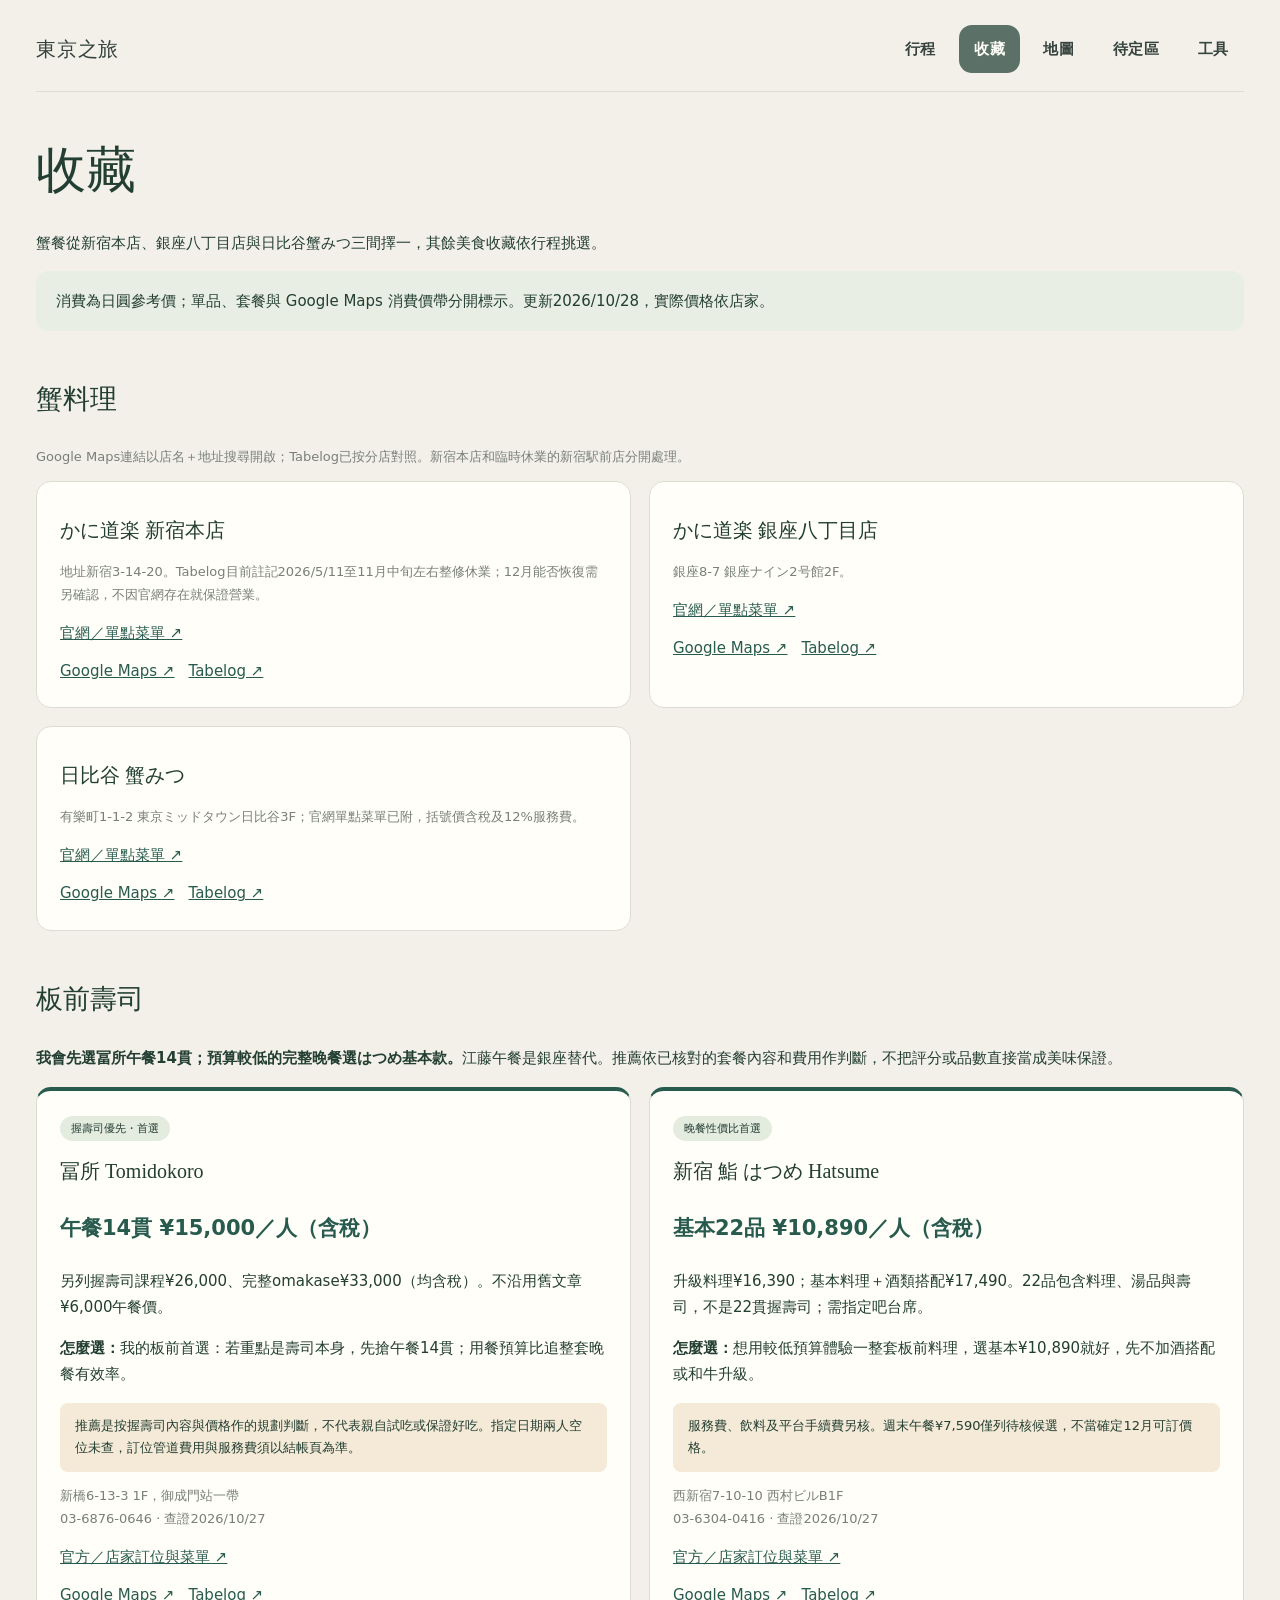
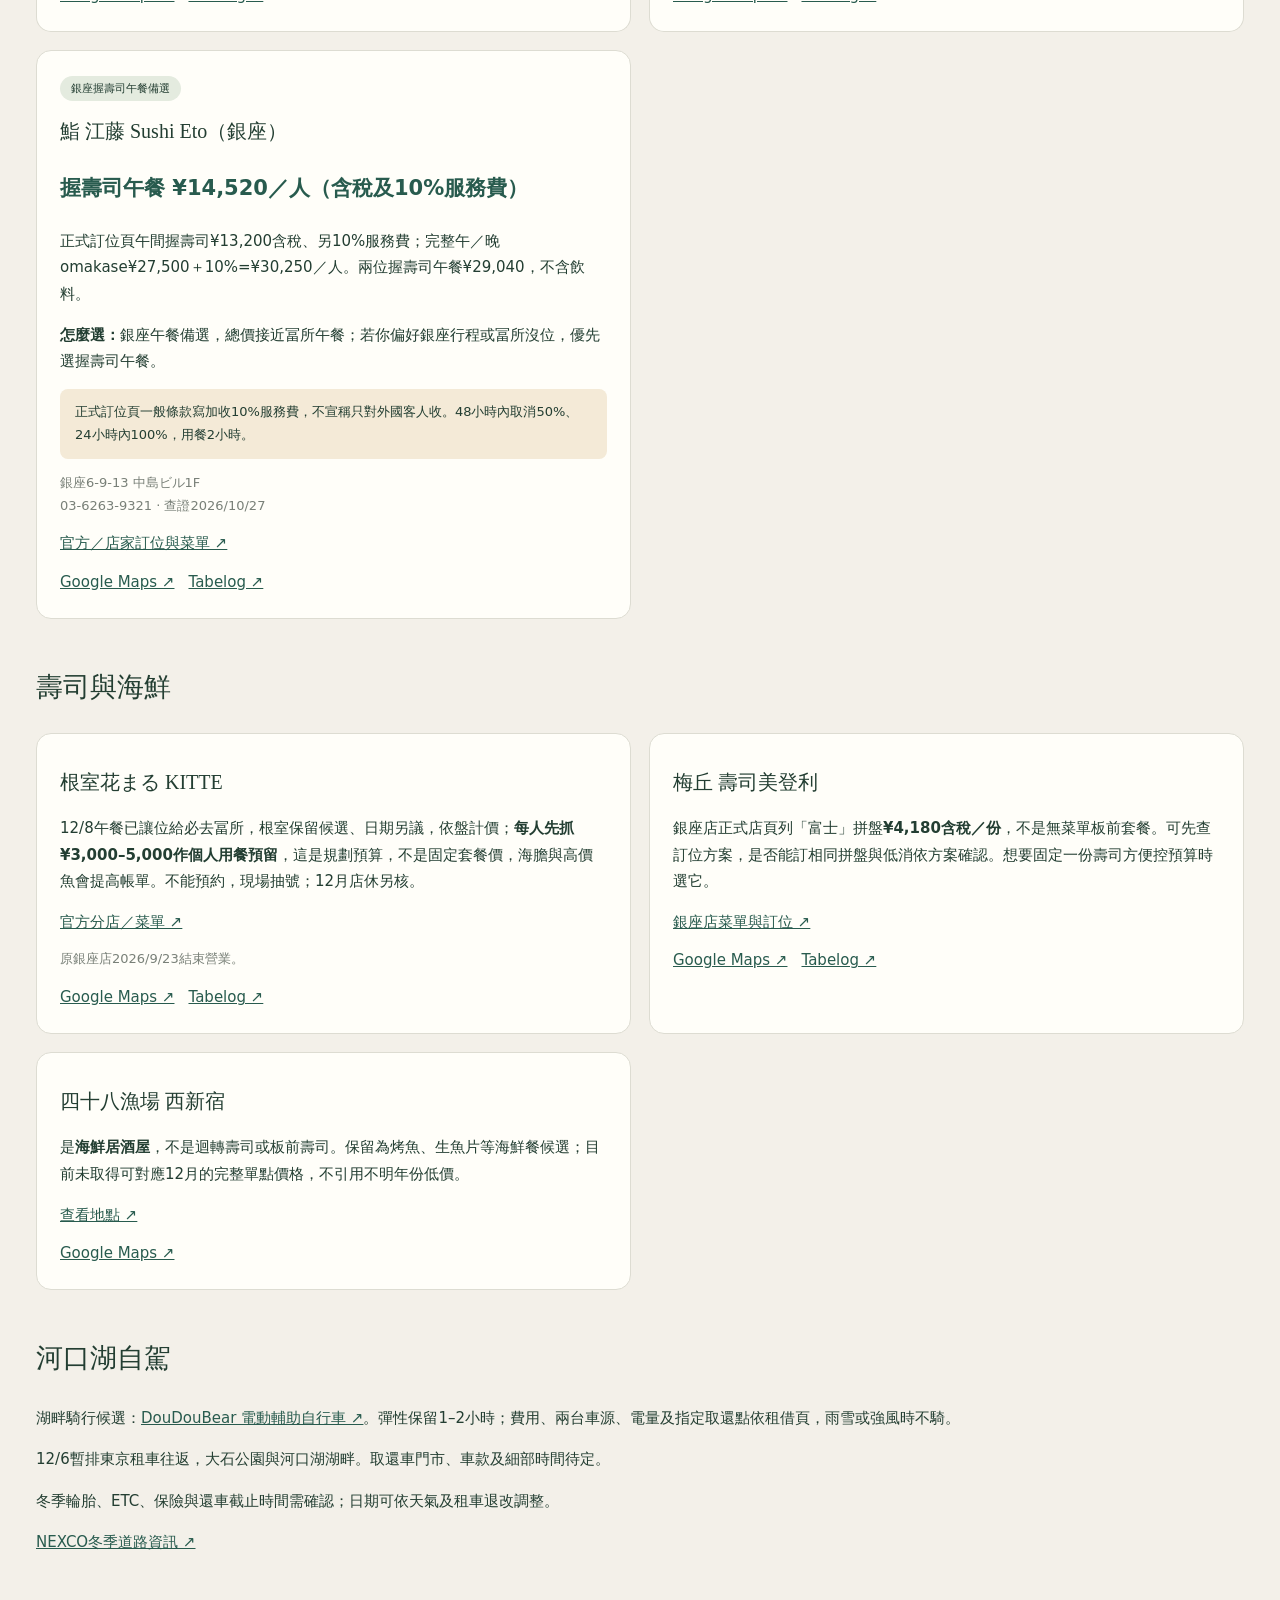
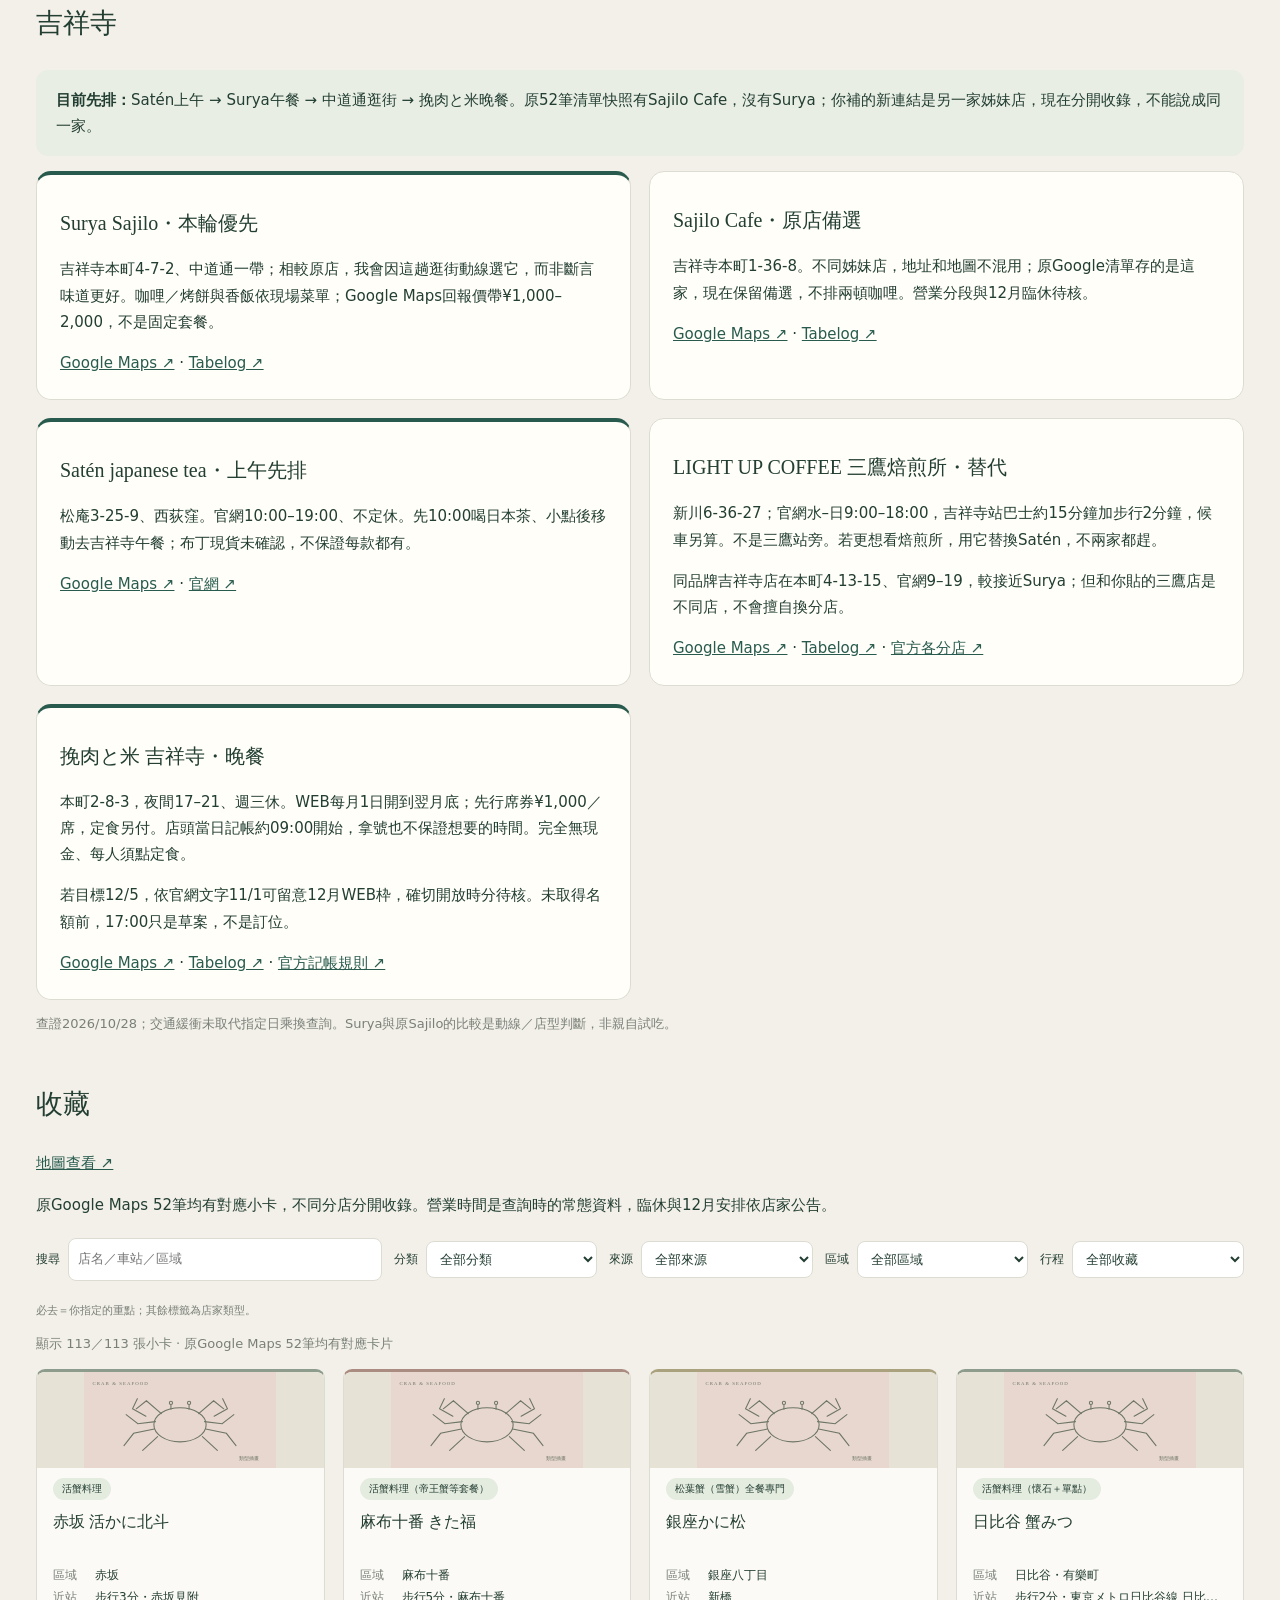
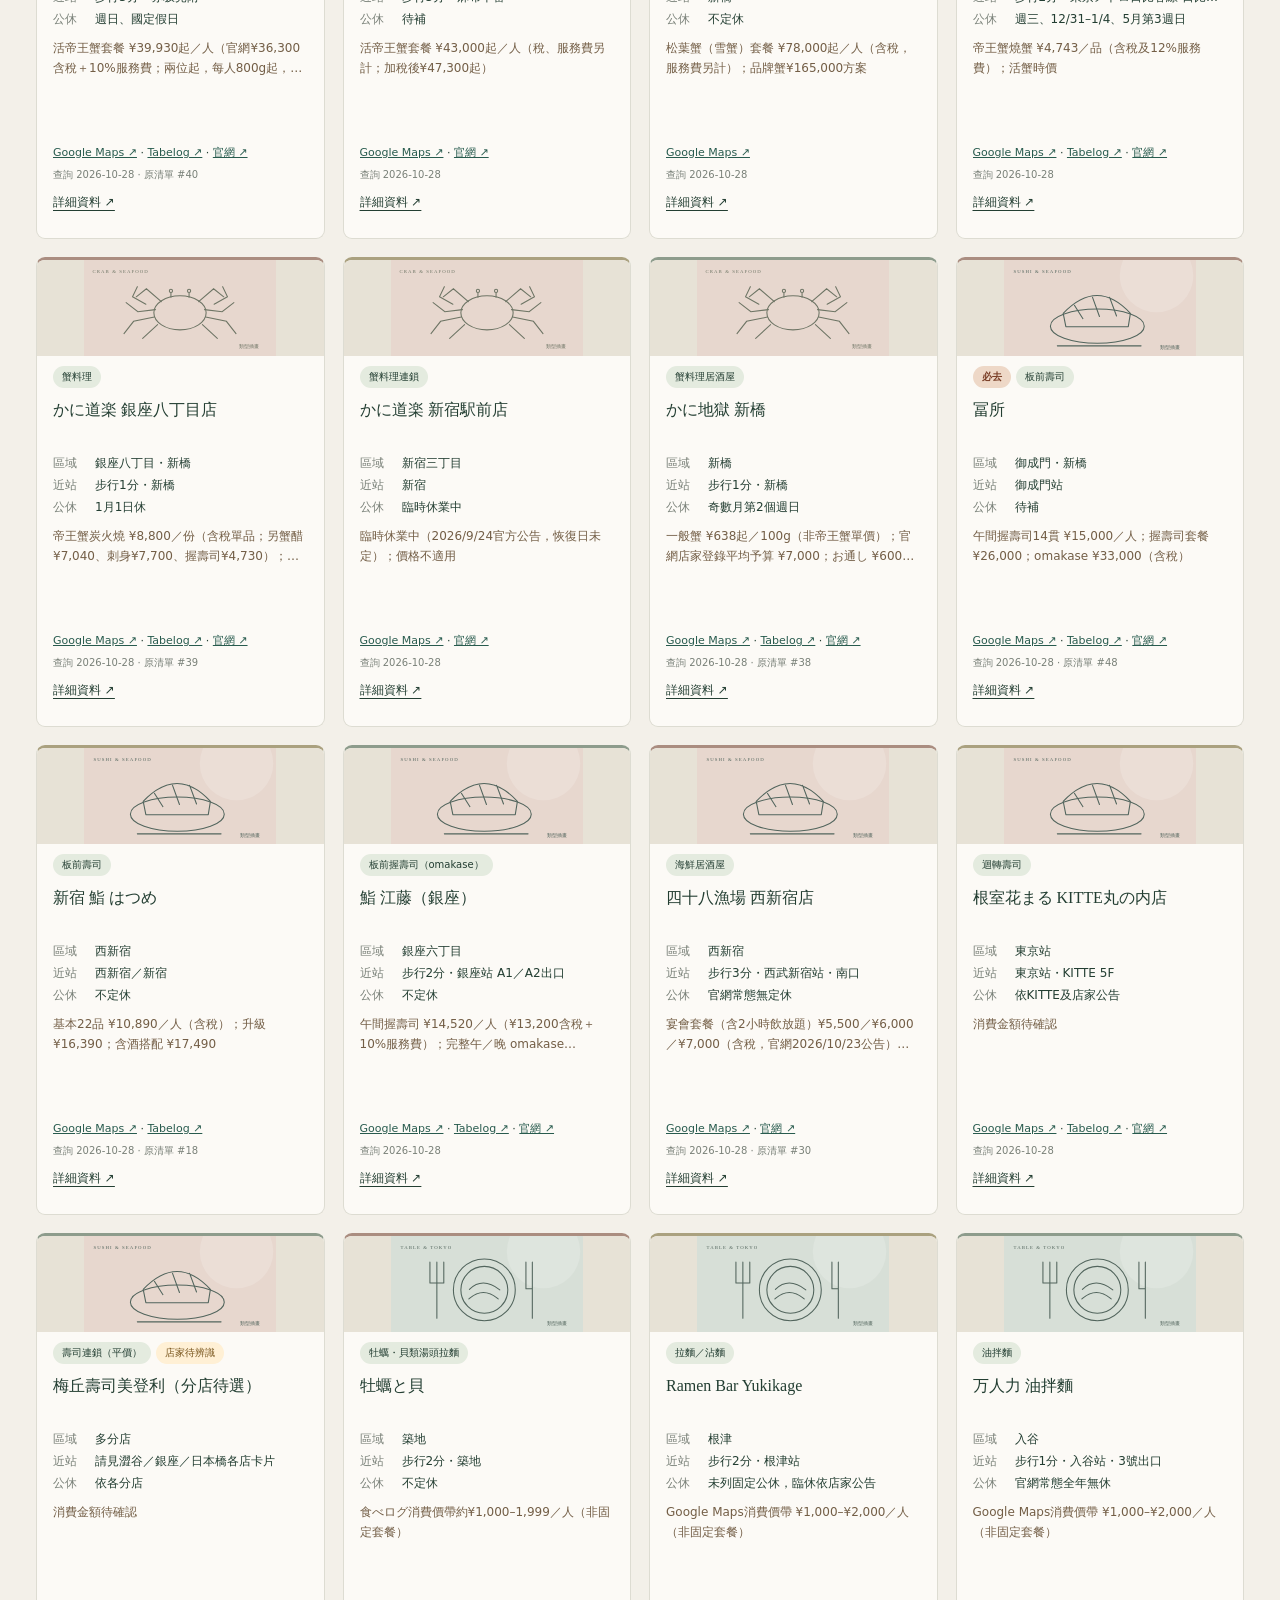
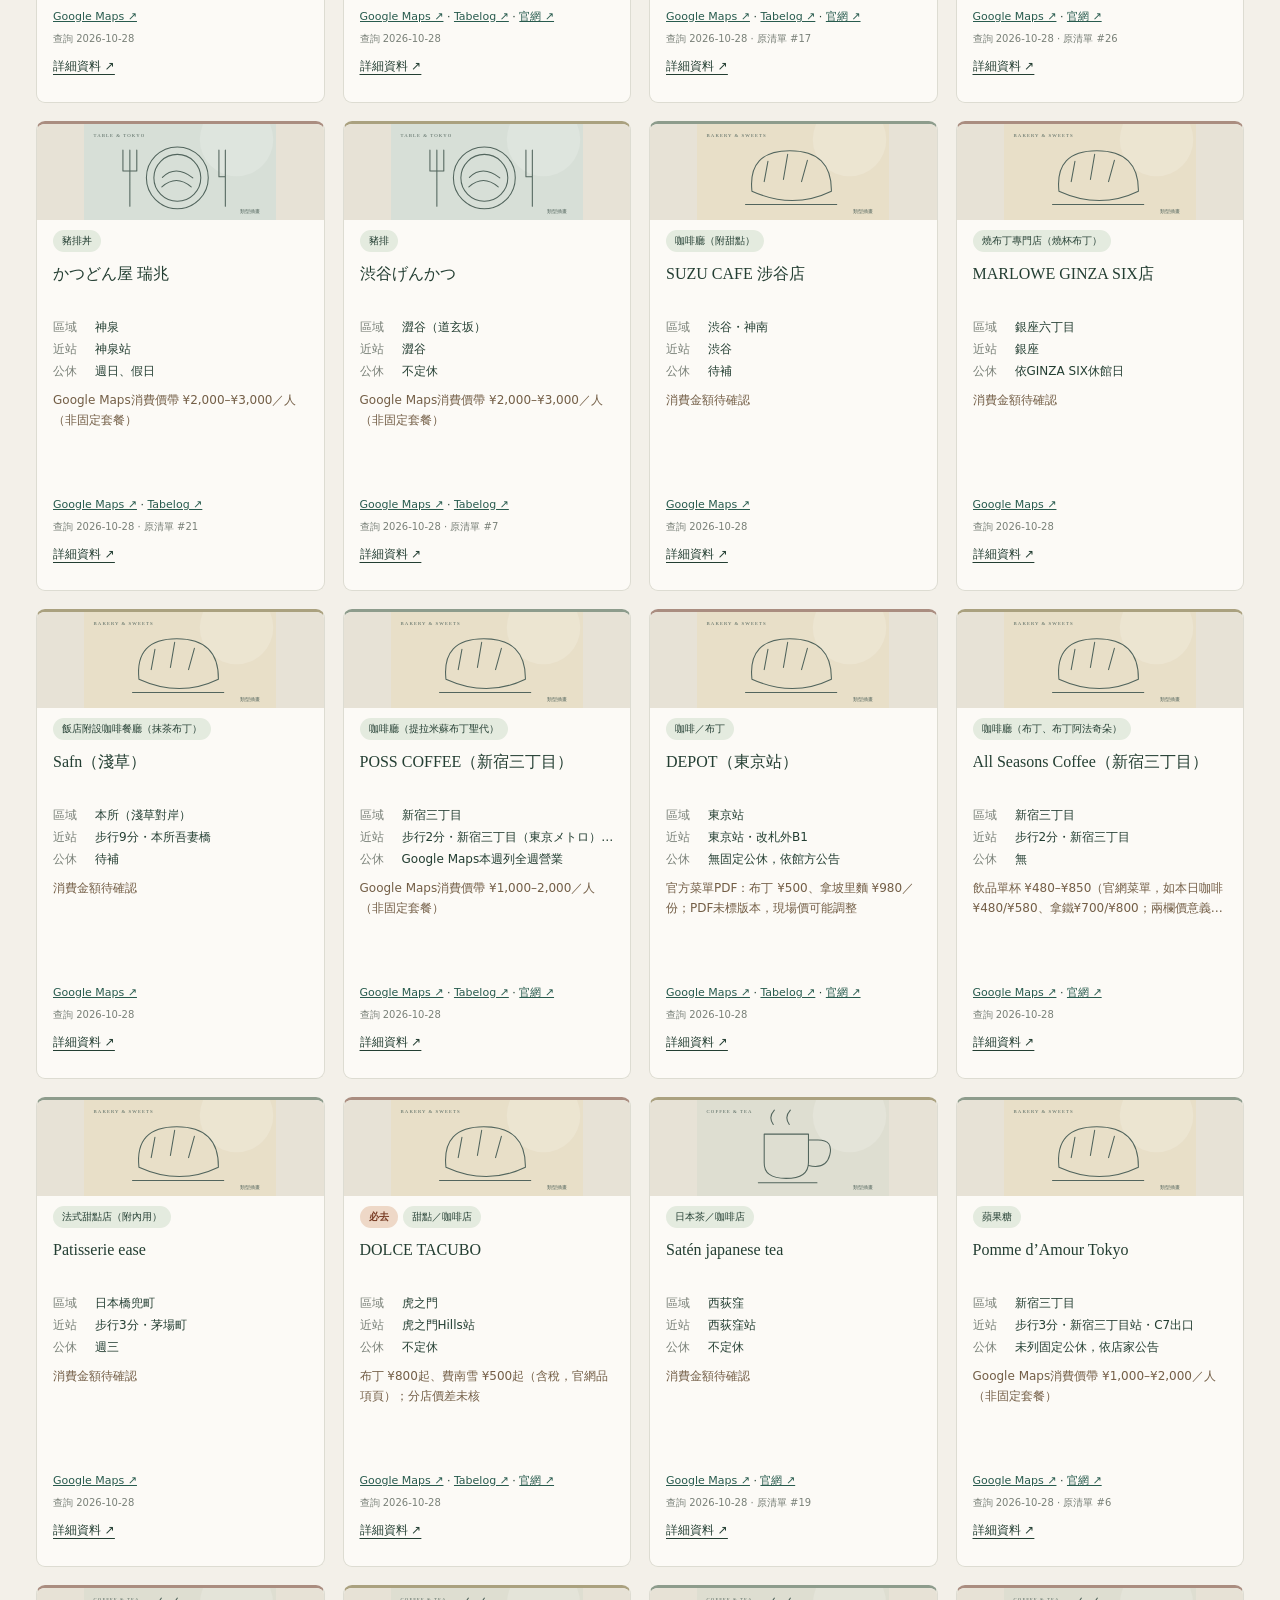
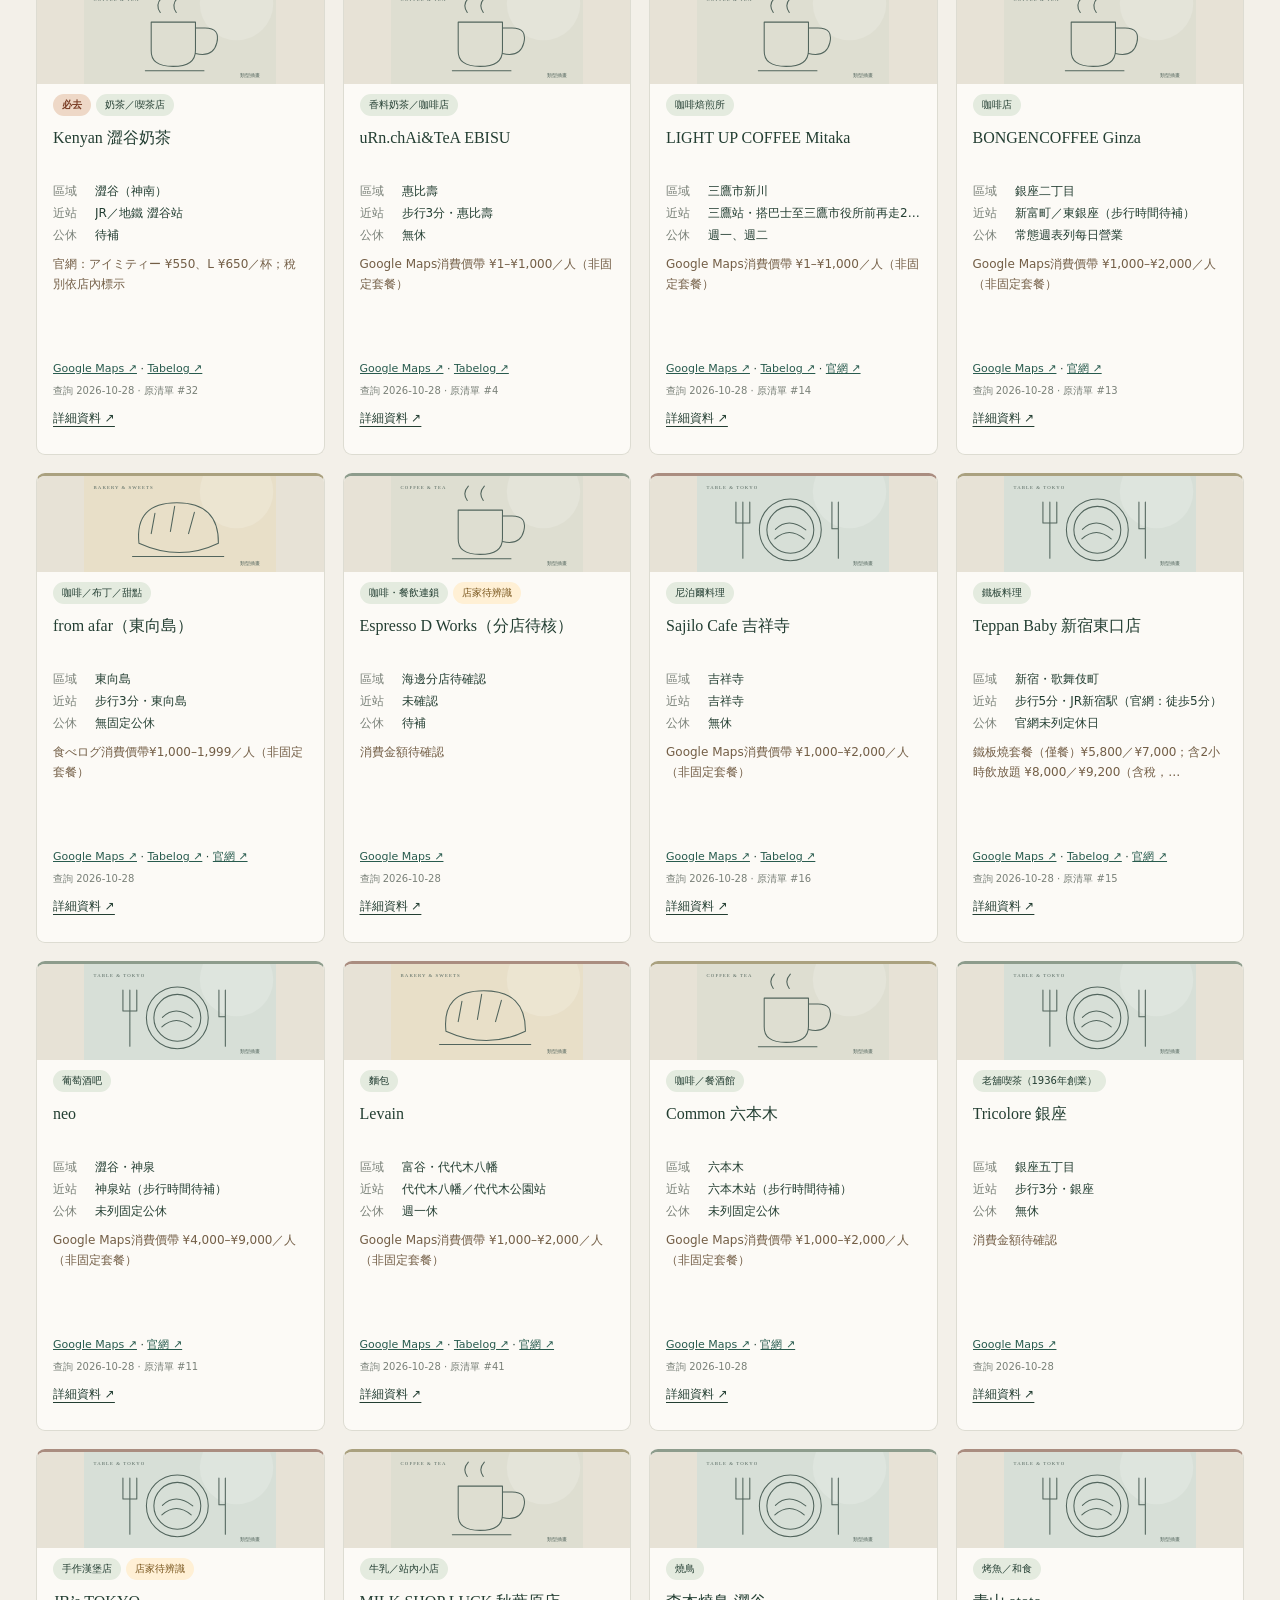
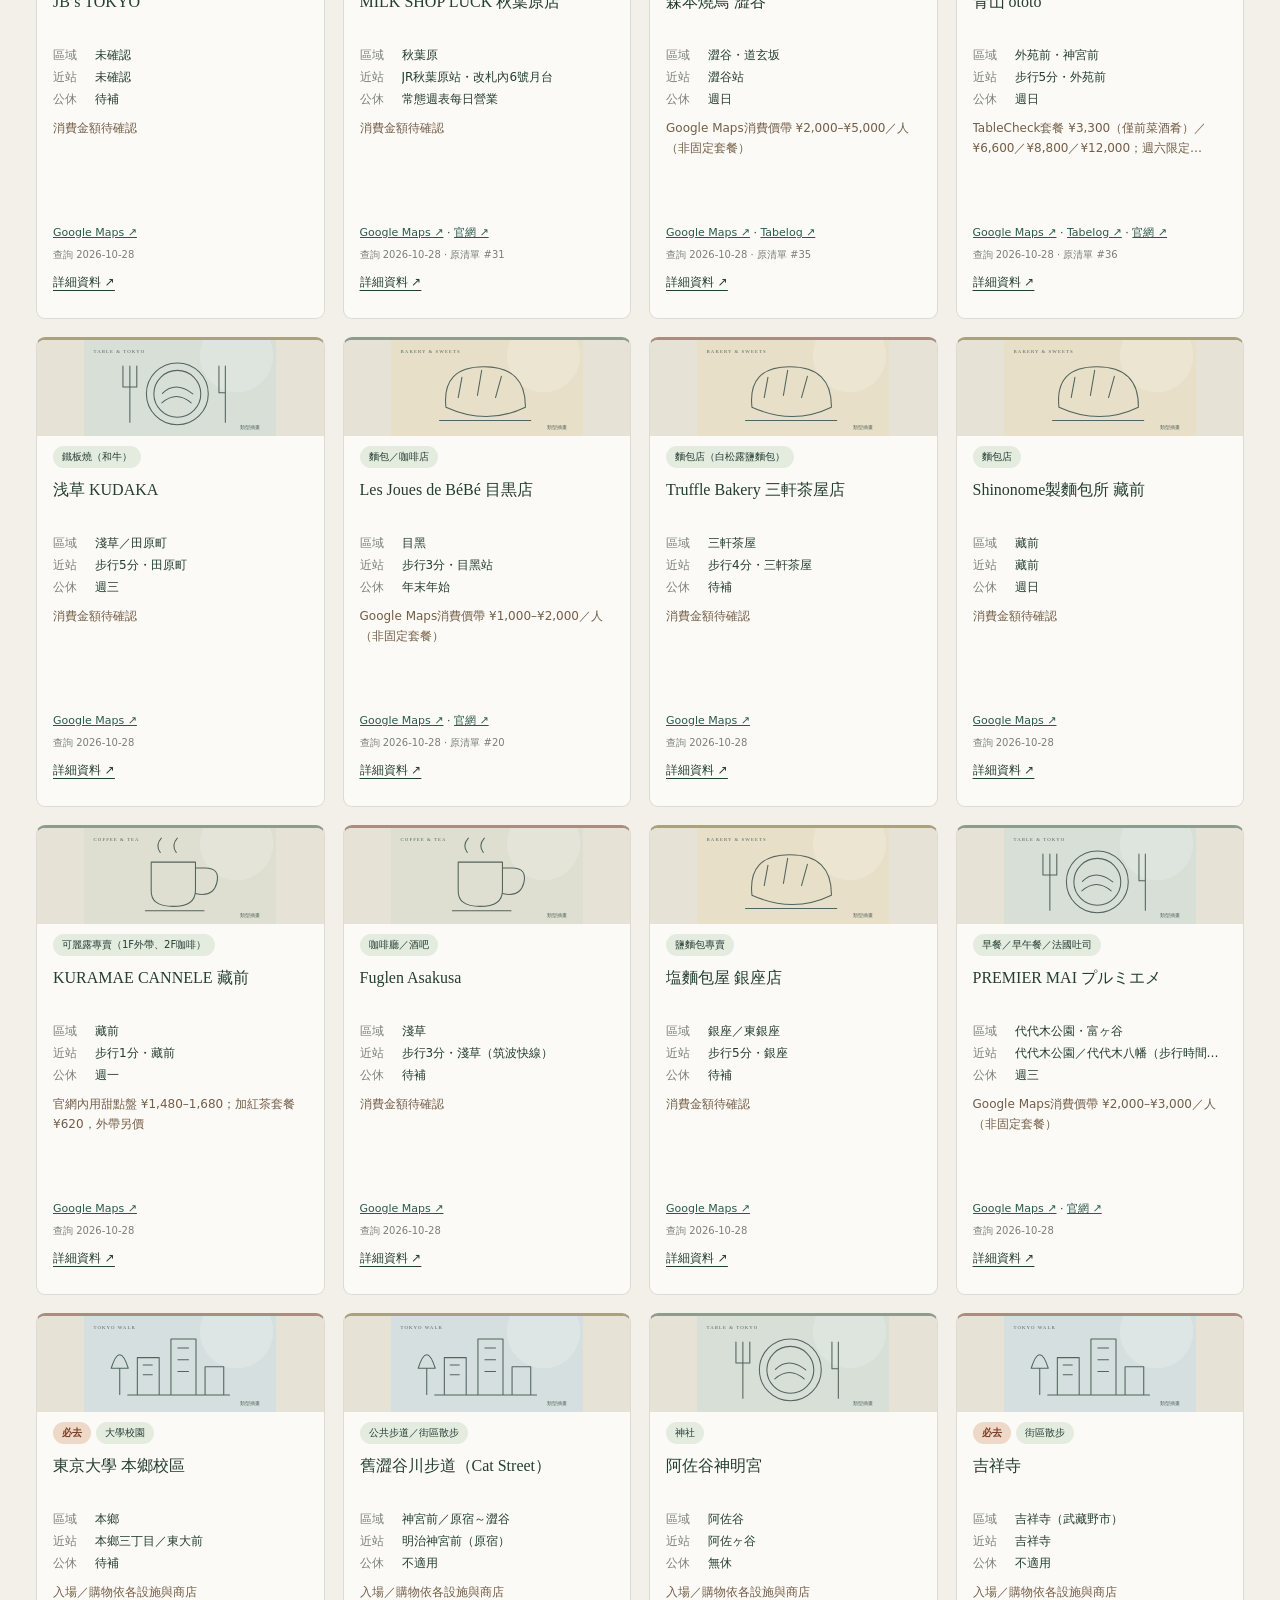
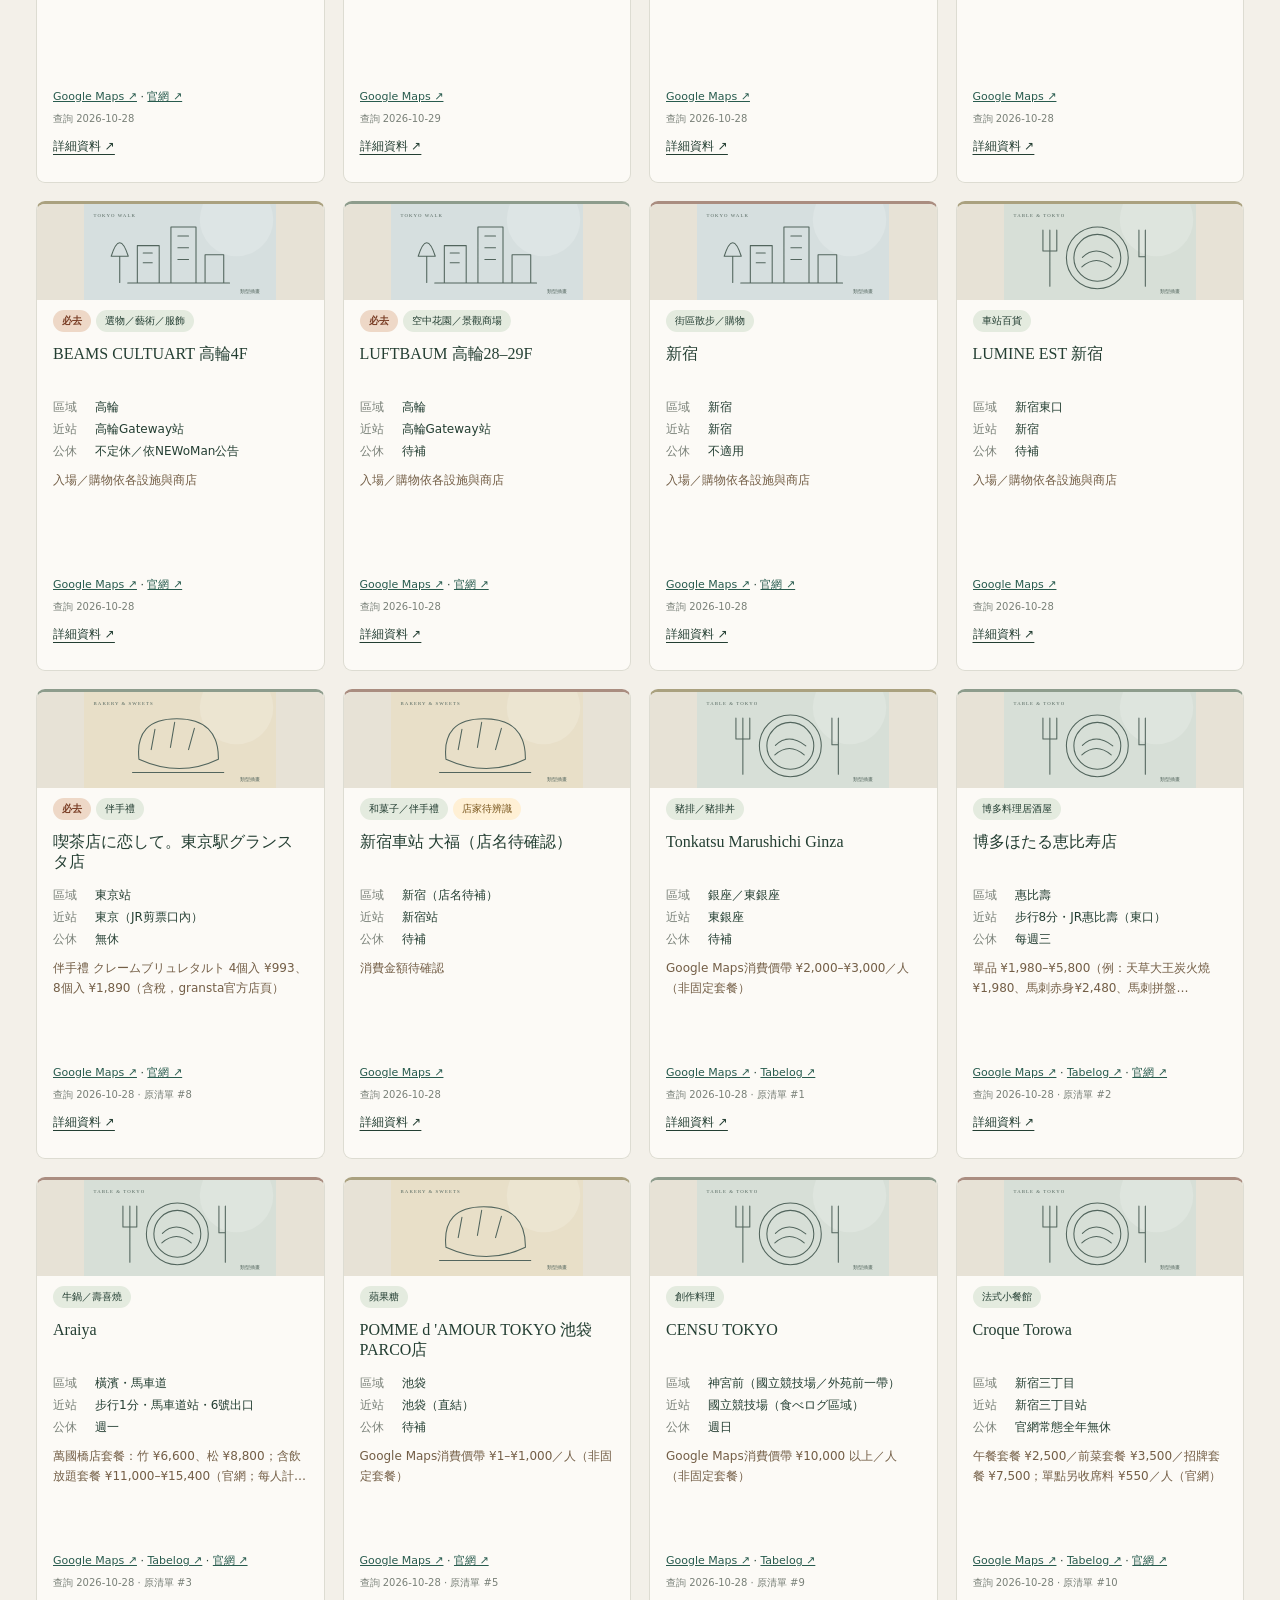
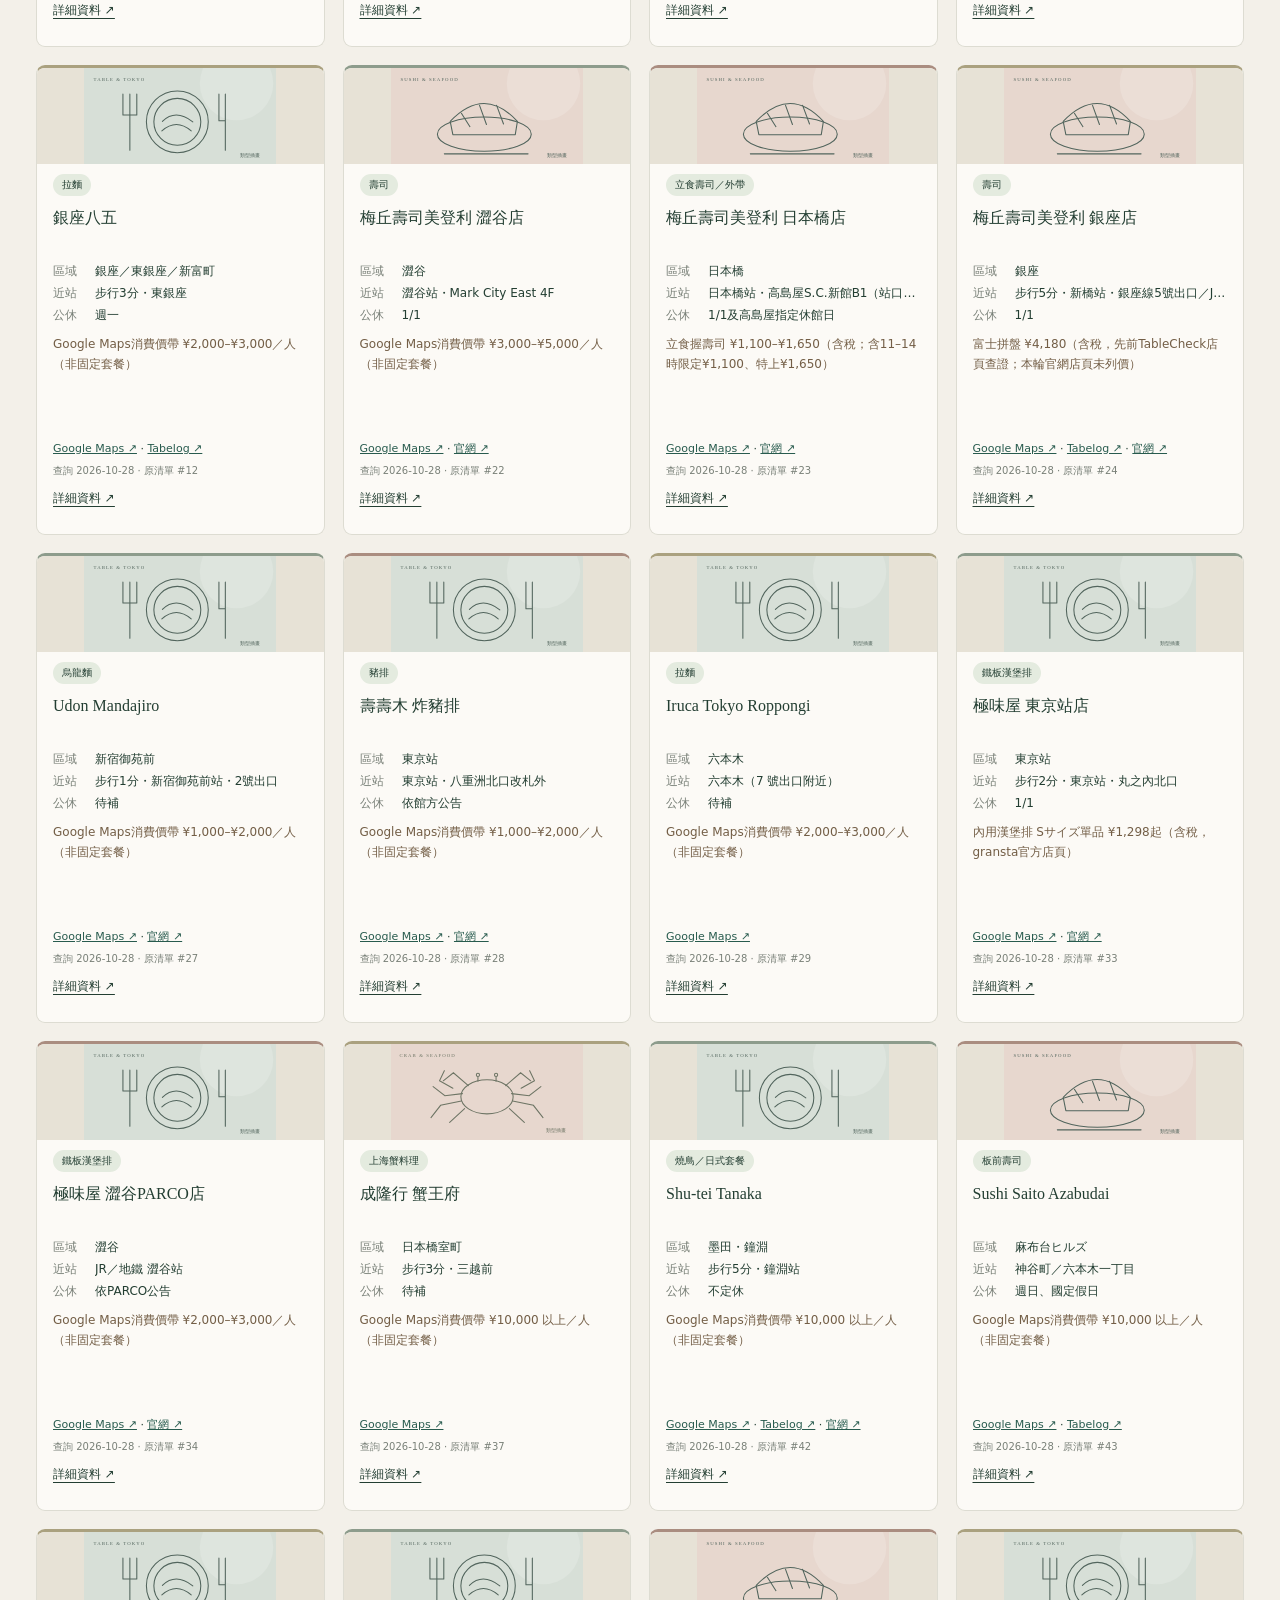
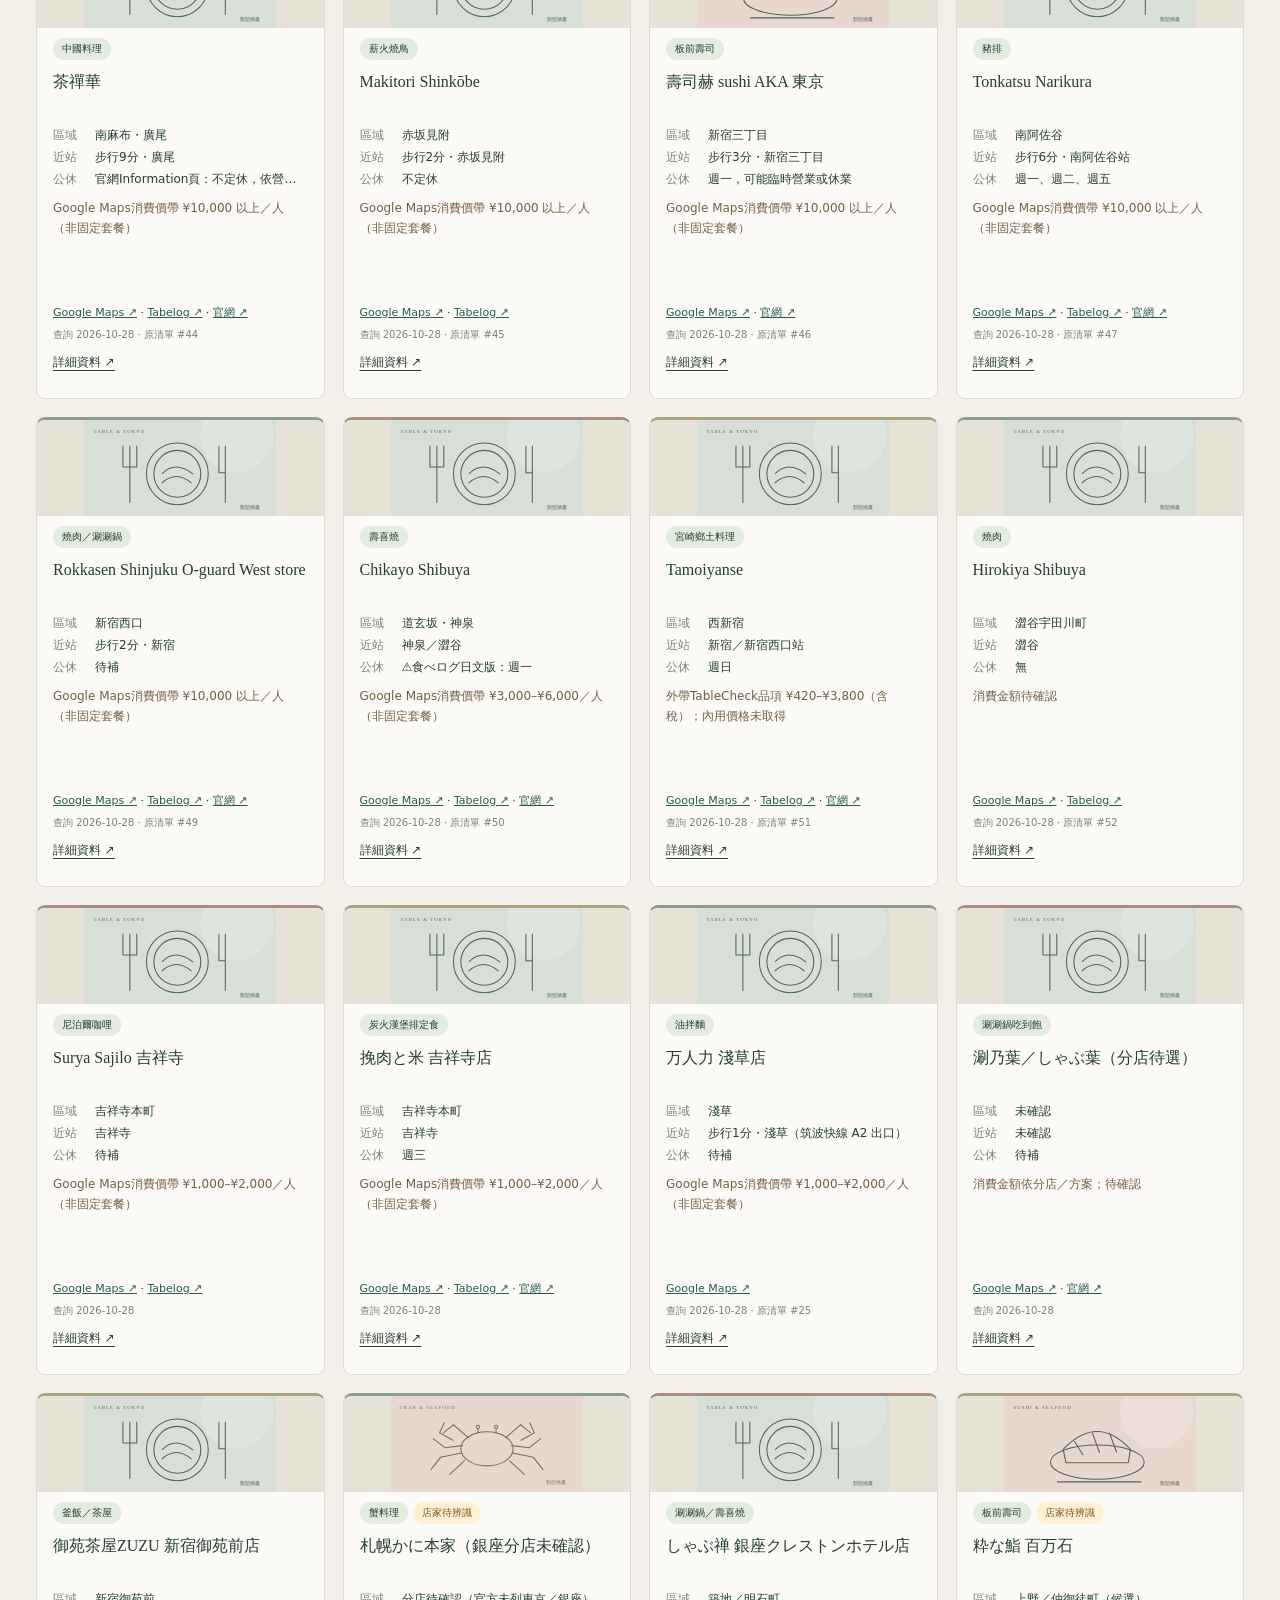
==== commit 33cc6e51: "Update Tokyo itinerary for Fuji road trip" ====
--- a/collections.html
+++ b/collections.html
@@ -38,7 +38,7 @@
 .site-header .site-brand{font-family:"Noto Sans TC","PingFang TC","Microsoft JhengHei",system-ui,sans-serif!important;font-size:20px!important;font-weight:600!important;font-style:normal!important;letter-spacing:.04em!important;line-height:1.5!important;text-decoration:none!important}
 
 .site-header .site-brand{font-family:"Songti TC","Noto Serif TC","PMingLiU",serif!important;font-weight:500!important}h1,h2,h3{font-family:"Songti TC","Noto Serif TC","PMingLiU",serif!important;font-weight:500}
-</style><div class="wrap"><header><div class="site-header"><a class="site-brand" href="itinerary.html">東京之旅</a><nav class="site-nav" aria-label="網站頁面"><a href="itinerary.html">行程</a><a href="collections.html" aria-current="page">收藏</a><a href="map.html">地圖</a><a href="pending.html">待定區</a><a href="tools.html">工具</a></nav></div></header><h1>收藏</h1><p class="intro">蟹餐從新宿本店、銀座八丁目店與日比谷蟹みつ三間擇一，其餘美食收藏依行程挑選。</p><p class="note">消費為日圓參考價；單品、套餐與 Google Maps 消費價帶分開標示。更新2026/10/28，實際價格依店家。</p><section id="crab"><h2>蟹料理</h2><p class="muted">Google Maps連結以店名＋地址搜尋開啟；Tabelog已按分店對照。新宿本店和臨時休業的新宿駅前店分開處理。</p><div class="cards"><article class="card"><h3>かに道楽 新宿本店</h3><p class="muted">地址新宿3-14-20。Tabelog目前註記2026/5/11至11月中旬左右整修休業；12月能否恢復需另確認，不因官網存在就保證營業。</p><a href="https://douraku.co.jp/kanto/shinjyuku_h/" target="_blank" rel="noopener noreferrer">官網／單點菜單 ↗</a><div class="restaurant-links" style="display:flex;gap:14px;flex-wrap:wrap;margin-top:12px"><a href="https://www.google.com/maps/search/?api=1&query=%E3%81%8B%E3%81%AB%E9%81%93%E6%A5%BD%20%E6%96%B0%E5%AE%BF%E6%9C%AC%E5%BA%97%20%E6%96%B0%E5%AE%BF3-14-20%20%E3%83%86%E3%82%A2%E3%83%88%E3%83%AB%E3%83%93%E3%83%AB7F%E3%83%BB8F%20%E6%9D%B1%E4%BA%AC" target="_blank" rel="noopener noreferrer">Google Maps ↗</a><a href="https://tabelog.com/tw/tokyo/A1304/A130401/13024176/" target="_blank" rel="noopener noreferrer">Tabelog ↗</a></div></article><article class="card"><h3>かに道楽 銀座八丁目店</h3><p class="muted">銀座8-7 銀座ナイン2号館2F。</p><a href="https://douraku.co.jp/kanto/ginza/" target="_blank" rel="noopener noreferrer">官網／單點菜單 ↗</a><div class="restaurant-links" style="display:flex;gap:14px;flex-wrap:wrap;margin-top:12px"><a href="https://www.google.com/maps/search/?api=1&query=%E3%81%8B%E3%81%AB%E9%81%93%E6%A5%BD%20%E9%8A%80%E5%BA%A7%E5%85%AB%E4%B8%81%E7%9B%AE%E5%BA%97%20%E9%8A%80%E5%BA%A78-7%20%E9%8A%80%E5%BA%A7%E3%83%8A%E3%82%A4%E3%83%B32%E5%8F%B7%E9%A4%A82F%20%E6%9D%B1%E4%BA%AC" target="_blank" rel="noopener noreferrer">Google Maps ↗</a><a href="https://tabelog.com/tw/tokyo/A1301/A130103/13015009/" target="_blank" rel="noopener noreferrer">Tabelog ↗</a></div></article><article class="card"><h3>日比谷 蟹みつ</h3><p class="muted">有樂町1-1-2 東京ミッドタウン日比谷3F；官網單點菜單已附，括號價含稅及12%服務費。</p><a href="https://hibiya-kanimitsu.com/menu/alacarte/" target="_blank" rel="noopener noreferrer">官網／單點菜單 ↗</a><div class="restaurant-links" style="display:flex;gap:14px;flex-wrap:wrap;margin-top:12px"><a href="https://www.google.com/maps/search/?api=1&query=%E6%97%A5%E6%AF%94%E8%B0%B7%20%E8%9F%B9%E3%81%BF%E3%81%A4%20%E6%9C%89%E6%A5%BD%E7%94%BA1-1-2%20%E6%9D%B1%E4%BA%AC%E3%83%9F%E3%83%83%E3%83%89%E3%82%BF%E3%82%A6%E3%83%B3%E6%97%A5%E6%AF%94%E8%B0%B73F%20%E6%9D%B1%E4%BA%AC" target="_blank" rel="noopener noreferrer">Google Maps ↗</a><a href="https://tabelog.com/tw/tokyo/A1301/A130102/13276492/" target="_blank" rel="noopener noreferrer">Tabelog ↗</a></div></article></div></section><h2 id="sushi">板前壽司</h2><p><b>我會先選冨所午餐14貫；預算較低的完整晚餐選はつめ基本款。</b>江藤午餐是銀座替代。推薦依已核對的套餐內容和費用作判斷，不把評分或品數直接當成美味保證。</p><div class="cards"><article class="card featured"><span class="tag">握壽司優先・首選</span><h3>冨所 Tomidokoro</h3><p class="price">午餐14貫 ¥15,000／人（含稅）</p><p>另列握壽司課程¥26,000、完整omakase¥33,000（均含稅）。不沿用舊文章¥6,000午餐價。</p><p><b>怎麼選：</b>我的板前首選：若重點是壽司本身，先搶午餐14貫；用餐預算比追整套晚餐有效率。</p><p class="warning">推薦是按握壽司內容與價格作的規劃判斷，不代表親自試吃或保證好吃。指定日期兩人空位未查，訂位管道費用與服務費須以結帳頁為準。</p><p class="muted">新橋6-13-3 1F，御成門站一帶<br>03-6876-0646 · 查證2026/10/27</p><a href="https://www.tablecheck.com/en/tomidokoro" target="_blank" rel="noopener noreferrer">官方／店家訂位與菜單 ↗</a><div class="restaurant-links" style="display:flex;gap:14px;flex-wrap:wrap;margin-top:12px"><a href="https://www.google.com/maps/search/?api=1&query=%E5%86%A8%E6%89%80%20Tomidokoro%20%E6%96%B0%E6%A9%8B6-13-3%20%E6%9D%B1%E4%BA%AC" target="_blank" rel="noopener noreferrer">Google Maps ↗</a><a href="https://tabelog.com/tw/tokyo/A1314/A131401/13223846/" target="_blank" rel="noopener noreferrer">Tabelog ↗</a></div></article><article class="card featured"><span class="tag">晚餐性價比首選</span><h3>新宿 鮨 はつめ Hatsume</h3><p class="price">基本22品 ¥10,890／人（含稅）</p><p>升級料理¥16,390；基本料理＋酒類搭配¥17,490。22品包含料理、湯品與壽司，不是22貫握壽司；需指定吧台席。</p><p><b>怎麼選：</b>想用較低預算體驗一整套板前料理，選基本¥10,890就好，先不加酒搭配或和牛升級。</p><p class="warning">服務費、飲料及平台手續費另核。週末午餐¥7,590僅列待核候選，不當確定12月可訂價格。</p><p class="muted">西新宿7-10-10 西村ビルB1F<br>03-6304-0416 · 查證2026/10/27</p><a href="https://www.tablecheck.com/en/sushi-hatsume-shinjuku" target="_blank" rel="noopener noreferrer">官方／店家訂位與菜單 ↗</a><div class="restaurant-links" style="display:flex;gap:14px;flex-wrap:wrap;margin-top:12px"><a href="https://www.google.com/maps/search/?api=1&query=%E6%96%B0%E5%AE%BF%20%E9%AE%A8%20%E3%81%AF%E3%81%A4%E3%82%81%20Hatsume%20%E8%A5%BF%E6%96%B0%E5%AE%BF7-10-10%20%E8%A5%BF%E6%9D%91%E3%83%93%E3%83%ABB1F%20%E6%9D%B1%E4%BA%AC" target="_blank" rel="noopener noreferrer">Google Maps ↗</a><a href="https://tabelog.com/tw/tokyo/A1304/A130401/13303213/" target="_blank" rel="noopener noreferrer">Tabelog ↗</a></div></article><article class="card "><span class="tag">銀座握壽司午餐備選</span><h3>鮨 江藤 Sushi Eto（銀座）</h3><p class="price">握壽司午餐 ¥14,520／人（含稅及10%服務費）</p><p>正式訂位頁午間握壽司¥13,200含稅、另10%服務費；完整午／晚omakase¥27,500＋10%=¥30,250／人。兩位握壽司午餐¥29,040，不含飲料。</p><p><b>怎麼選：</b>銀座午餐備選，總價接近冨所午餐；若你偏好銀座行程或冨所沒位，優先選握壽司午餐。</p><p class="warning">正式訂位頁一般條款寫加收10%服務費，不宣稱只對外國客人收。48小時內取消50%、24小時內100%，用餐2小時。</p><p class="muted">銀座6-9-13 中島ビル1F<br>03-6263-9321 · 查證2026/10/27</p><a href="https://www.tablecheck.com/shops/sushi-eto/reserve" target="_blank" rel="noopener noreferrer">官方／店家訂位與菜單 ↗</a><div class="restaurant-links" style="display:flex;gap:14px;flex-wrap:wrap;margin-top:12px"><a href="https://www.google.com/maps/search/?api=1&query=%E9%AE%A8%20%E6%B1%9F%E8%97%A4%20Sushi%20Eto%EF%BC%88%E9%8A%80%E5%BA%A7%EF%BC%89%20%E9%8A%80%E5%BA%A76-9-13%20%E4%B8%AD%E5%B3%B6%E3%83%93%E3%83%AB1F%20%E6%9D%B1%E4%BA%AC" target="_blank" rel="noopener noreferrer">Google Maps ↗</a><a href="https://tabelog.com/tw/tokyo/A1301/A130101/13293927/" target="_blank" rel="noopener noreferrer">Tabelog ↗</a></div></article></div><h2 id="value">壽司與海鮮</h2><div class="cards"><article class="card"><h3>根室花まる KITTE</h3><p>12/8午餐已讓位給必去冨所，根室保留候選、日期另議，依盤計價；<b>每人先抓¥3,000–5,000作個人用餐預留</b>，這是規劃預算，不是固定套餐價，海膽與高價魚會提高帳單。不能預約，現場抽號；12月店休另核。</p><a href="https://www.sushi-hanamaru.com/" target="_blank" rel="noopener noreferrer">官方分店／菜單 ↗</a><p class="muted">原銀座店2026/9/23結束營業。</p><div class="restaurant-links" style="display:flex;gap:14px;flex-wrap:wrap;margin-top:12px"><a href="https://www.google.com/maps/search/?api=1&query=%E6%A0%B9%E5%AE%A4%E8%8A%B1%E3%81%BE%E3%82%8B%20KITTE%20%E4%B8%B8%E3%81%AE%E5%86%852-7-2%20KITTE5F%20%E6%9D%B1%E4%BA%AC" target="_blank" rel="noopener noreferrer">Google Maps ↗</a><a href="https://tabelog.com/tw/tokyo/A1302/A130201/13153777/" target="_blank" rel="noopener noreferrer">Tabelog ↗</a></div></article><article class="card"><h3>梅丘 壽司美登利</h3><p>銀座店正式店頁列「富士」拼盤<b>¥4,180含稅／份</b>，不是無菜單板前套餐。可先查訂位方案，是否能訂相同拼盤與低消依方案確認。想要固定一份壽司方便控預算時選它。</p><a href="https://www.tablecheck.com/ja/sushinomidori-ginza" target="_blank" rel="noopener noreferrer">銀座店菜單與訂位 ↗</a><div class="restaurant-links" style="display:flex;gap:14px;flex-wrap:wrap;margin-top:12px"><a href="https://www.google.com/maps/search/?api=1&query=%E6%A2%85%E4%B8%98%20%E5%A3%BD%E5%8F%B8%E7%BE%8E%E7%99%BB%E5%88%A9%20%E9%8A%80%E5%BA%A7%E5%BA%97%20%E6%9D%B1%E4%BA%AC" target="_blank" rel="noopener noreferrer">Google Maps ↗</a><a href="https://tabelog.com/tw/tokyo/A1301/A130101/13004995/" target="_blank" rel="noopener noreferrer">Tabelog ↗</a></div></article><article class="card"><h3>四十八漁場 西新宿</h3><p>是<b>海鮮居酒屋</b>，不是迴轉壽司或板前壽司。保留為烤魚、生魚片等海鮮餐候選；目前未取得可對應12月的完整單點價格，不引用不明年份低價。</p><a href="https://www.google.com/maps/search/?api=1&query=四十八漁場%20西新宿店" target="_blank" rel="noopener noreferrer">查看地點 ↗</a><div class="restaurant-links" style="display:flex;gap:14px;flex-wrap:wrap;margin-top:12px"><a href="https://www.google.com/maps/search/?api=1&query=%E5%9B%9B%E5%8D%81%E5%85%AB%E6%BC%81%E5%A0%B4%20%E8%A5%BF%E6%96%B0%E5%AE%BF%20%20%E6%9D%B1%E4%BA%AC" target="_blank" rel="noopener noreferrer">Google Maps ↗</a></div></article></div><section id="tour"><h2>河口湖自駕</h2><p>湖畔騎行候選：<a href="https://www.ddbear.jp/" target="_blank" rel="noopener noreferrer">DouDouBear 電動輔助自行車 ↗</a>。彈性保留1–2小時；費用、兩台車源、電量及指定取還點依租借頁，雨雪或強風時不騎。</p><p>12/6暫排東京租車往返，大石公園與河口湖湖畔。取還車門市、車款及細部時間待定。</p><p>冬季輪胎、ETC、保險與還車截止時間需確認；日期可依天氣及租車退改調整。</p><a href="https://www.c-nexco.co.jp/special/snow/" target="_blank" rel="noopener noreferrer">NEXCO冬季道路資訊 ↗</a></section><section id="sajilo"><h2>吉祥寺</h2><p class="note"><b>目前先排：</b>Satén上午 → Surya午餐 → 中道通逛街 → 挽肉と米晚餐。原52筆清單快照有Sajilo Cafe，沒有Surya；你補的新連結是另一家姊妹店，現在分開收錄，不能說成同一家。</p><div class="cards"><article class="card featured"><h3>Surya Sajilo・本輪優先</h3><p>吉祥寺本町4-7-2、中道通一帶；相較原店，我會因這趟逛街動線選它，而非斷言味道更好。咖哩／烤餅與香飯依現場菜單；Google Maps回報價帶¥1,000–2,000，不是固定套餐。</p><a href="https://maps.app.goo.gl/7CQg8iB7QrQboKRw5" target="_blank" rel="noopener noreferrer">Google Maps ↗</a> · <a href="https://tabelog.com/tw/tokyo/A1320/A132001/13247894/" target="_blank" rel="noopener noreferrer">Tabelog ↗</a></article><article class="card"><h3>Sajilo Cafe・原店備選</h3><p>吉祥寺本町1-36-8。不同姊妹店，地址和地圖不混用；原Google清單存的是這家，現在保留備選，不排兩頓咖哩。營業分段與12月臨休待核。</p><a href="https://www.google.com/maps/search/?api=1&amp;query=Sajilo+Cafe+吉祥寺本町1-36-8" target="_blank" rel="noopener noreferrer">Google Maps ↗</a> · <a href="https://tabelog.com/tw/tokyo/A1320/A132001/13049661/" target="_blank" rel="noopener noreferrer">Tabelog ↗</a></article><article class="card featured"><h3>Satén japanese tea・上午先排</h3><p>松庵3-25-9、西荻窪。官網10:00–19:00、不定休。先10:00喝日本茶、小點後移動去吉祥寺午餐；布丁現貨未確認，不保證每款都有。</p><a href="https://maps.app.goo.gl/fc2phXSvzFsfkcn5A" target="_blank" rel="noopener noreferrer">Google Maps ↗</a> · <a href="https://saten.jp/" target="_blank" rel="noopener noreferrer">官網 ↗</a></article><article class="card"><h3>LIGHT UP COFFEE 三鷹焙煎所・替代</h3><p>新川6-36-27；官網水–日9:00–18:00，吉祥寺站巴士約15分鐘加步行2分鐘，候車另算。不是三鷹站旁。若更想看焙煎所，用它替換Satén，不兩家都趕。</p><p>同品牌吉祥寺店在本町4-13-15、官網9–19，較接近Surya；但和你貼的三鷹店是不同店，不會擅自換分店。</p><a href="https://maps.app.goo.gl/UoEsGhWMCMJ9B15c8" target="_blank" rel="noopener noreferrer">Google Maps ↗</a> · <a href="https://tabelog.com/tw/tokyo/A1320/A132002/13289031/" target="_blank" rel="noopener noreferrer">Tabelog ↗</a> · <a href="https://lightupcoffee.com/pages/store" target="_blank" rel="noopener noreferrer">官方各分店 ↗</a></article><article class="card featured"><h3>挽肉と米 吉祥寺・晚餐</h3><p>本町2-8-3，夜間17–21、週三休。WEB每月1日開到翌月底；先行席券¥1,000／席，定食另付。店頭當日記帳約09:00開始，拿號也不保證想要的時間。完全無現金、每人須點定食。</p><p>若目標12/5，依官網文字11/1可留意12月WEB枠，確切開放時分待核。未取得名額前，17:00只是草案，不是訂位。</p><a href="https://maps.app.goo.gl/rNENeprnwsawaBMGA" target="_blank" rel="noopener noreferrer">Google Maps ↗</a> · <a href="https://tabelog.com/tw/tokyo/A1320/A132001/13246332/" target="_blank" rel="noopener noreferrer">Tabelog ↗</a> · <a href="https://hikinikutocome.com/visit/kichijoji/" target="_blank" rel="noopener noreferrer">官方記帳規則 ↗</a></article></div><p class="muted">查證2026/10/28；交通緩衝未取代指定日乘換查詢。Surya與原Sajilo的比較是動線／店型判斷，非親自試吃。</p></section><h2 id="saved">收藏</h2><p><a href="map.html">地圖查看 ↗</a></p><p>原Google Maps 52筆均有對應小卡，不同分店分開收錄。營業時間是查詢時的常態資料，臨休與12月安排依店家公告。</p><div class="filters"><label>搜尋<input id="search" type="search" placeholder="店名／車站／區域"></label><label>分類<select id="category"><option value="">全部分類</option></select></label><label>來源<select id="origin"><option value="">全部來源</option><option value="maps">原Google Maps 52筆</option></select></label><label>區域<select id="area"><option value="">全部區域</option></select></label><label>行程<select id="priority"><option value="">全部收藏</option><option value="must">已選收藏</option></select></label></div><p class="card-meta">必去＝你指定的重點；其餘標籤為店家類型。</p><p id="count" class="muted" aria-live="polite"></p><div class="list" id="list"></div><dialog id="place-dialog" class="place-dialog" aria-labelledby="place-dialog-title"><div class="dialog-head"><h3 id="place-dialog-title"></h3><button id="place-dialog-close" type="button">關閉</button></div><div id="place-dialog-content"></div></dialog><footer>店家資料更新：2026/10/28。常態營業時間不代表指定日期一定營業；付款僅列已找到的資訊；部分依搜尋摘要整理，原頁連結附於小卡。未確認的欄位保留標記。Google Maps API本輪使用0次。</footer></div><script id="collection" type="application/json">[{"name": "赤坂 活かに北斗", "category": "活蟹料理", "sources": ["文字清單", "Google Maps"], "note": "", "must": false, "tabelog": "https://tabelog.com/tokyo/A1308/A130801/13196019/", "originalEntries": [{"index": 40, "name": "活蟹 北斗"}], "placeFacts": {"displayName": "活かに 北斗（赤坂）", "identityStatus": "confirmed", "area": "赤坂", "station": "赤坂見附", "walkingMinutes": 3, "address": "東京都港區赤坂3-11-7 ソシアル赤坂ビル 2F", "shopType": "活蟹料理", "hours": "官方：平日17:00–23:00（最後預約受理20:30）、週六17:00–21:00（最後19:00）。食べログ部分頁面記平日至22:30、週六至21:30", "closedDays": "週日、國定假日（官方）", "payment": "食べログ：信用卡 VISA/Master/JCB/AMEX/Diners/UnionPay；電子錢包不可；QR不可；現金未載明；服務費10%", "paymentStatus": "partial", "officialUrl": "https://ikekani-hokuto.com/access/", "sourceUrls": ["https://ikekani-hokuto.com/access/", "https://tabelog.com/en/tokyo/A1308/A130801/13196019/", "https://selection.tabelog.com/tokyo/A1308/A130801/13196019/"], "checkedAt": "2026-10-28", "evidenceNotes": "依所附來源搜尋摘要整理；尚未逐一讀取原頁，指定日期營業與付款仍需以店家最新公告確認。", "sourceLevel": "search_summary"}, "googleMaps": "https://www.google.com/maps/search/?api=1&query=%E6%B4%BB%E3%81%8B%E3%81%AB%20%E5%8C%97%E6%96%97%EF%BC%88%E8%B5%A4%E5%9D%82%EF%BC%89%20%E6%9D%B1%E4%BA%AC%E9%83%BD%E6%B8%AF%E5%8D%80%E8%B5%A4%E5%9D%823-11-7%20%E3%82%BD%E3%82%B7%E3%82%A2%E3%83%AB%E8%B5%A4%E5%9D%82%E3%83%93%E3%83%AB%202F", "userMust": false, "priceInfo": {"text": "活帝王蟹套餐 ¥39,930起／人（官網¥36,300含稅＋10%服務費；兩位起，每人800g起，不含飲料）", "kind": "course_per_person", "sourceUrls": ["https://ikekani-hokuto.com/crab/live-performance-crab/"], "checkedAt": "2026-10-28", "mapsRange": "Google Maps消費價帶 ¥10,000 以上／人（非固定套餐）"}}, {"name": "麻布十番 きた福", "category": "帝王蟹／蟹料理", "sources": ["文字清單"], "note": "", "must": false, "tabelog": null, "originalEntries": [], "userMust": false, "placeFacts": {"displayName": "麻布十番 きた福", "identityStatus": "confirmed", "area": "麻布十番", "station": "麻布十番", "walkingMinutes": 5, "address": "東京都港區麻布十番3-6-9 Juban M-building 1F", "shopType": "活蟹料理（帝王蟹等套餐）", "hours": "未確認", "closedDays": "未確認", "payment": "未確認", "paymentStatus": "unknown", "officialUrl": "https://kanikitafuku.com/azabujuban/", "sourceUrls": ["https://kanikitafuku.com/azabujuban/menu/index.html", "https://foodle.pro/post/94176", "https://tabelog.com/tokyo/A1308/A130801/13149065/"], "checkedAt": "2026-10-28", "evidenceNotes": "依已附來源整理；部分僅取得搜尋摘要，常態營業與臨時調整請以店家公告為準。", "sourceLevel": "search_summary"}, "priceInfo": {"text": "活帝王蟹套餐 ¥43,000起／人（稅、服務費另計；加稅後¥47,300起）", "kind": "course_per_person", "sourceUrls": ["https://kanikitafuku.com/azabujuban/menu/index.html"], "checkedAt": "2026-10-28"}}, {"name": "銀座かに松", "category": "帝王蟹／蟹料理", "sources": ["文字清單"], "note": "松葉蟹（雪蟹）專門店，不是帝王蟹。詳細價格見蟹料理比較。", "must": false, "tabelog": null, "originalEntries": [], "userMust": false, "placeFacts": {"displayName": "銀座 かに松", "identityStatus": "confirmed", "area": "銀座八丁目", "station": "新橋", "walkingMinutes": null, "address": "東京都中央區銀座8-10-17 銀座サザンビル8F", "shopType": "松葉蟹（雪蟹）全餐專門", "hours": "午12:00–14:00（一部制，平日午餐僅6人以上包場）；晚兩部制18:00–20:00、20:30–22:30；季節營業約11月初至3月下旬", "closedDays": "不定休", "payment": "未確認", "paymentStatus": "unknown", "officialUrl": null, "sourceUrls": ["https://restaurant.ikyu.com/151430/", "https://www.tablecheck.com/ja/shops/kanimatsu/reserve"], "checkedAt": "2026-10-28", "evidenceNotes": "依已附來源整理；部分僅取得搜尋摘要，常態營業與臨時調整請以店家公告為準。", "sourceLevel": "search_summary"}, "priceInfo": {"text": "松葉蟹（雪蟹）套餐 ¥78,000起／人（含稅，服務費另計）；品牌蟹¥165,000方案", "kind": "course_per_person", "sourceUrls": ["https://www.tablecheck.com/ja/shops/kanimatsu/reserve"], "checkedAt": "2026-10-28"}}, {"name": "日比谷 蟹みつ", "category": "帝王蟹／蟹料理", "sources": ["文字清單"], "note": "", "must": false, "tabelog": "https://tabelog.com/tw/tokyo/A1301/A130102/13276492/", "googleMaps": "https://www.google.com/maps/search/?api=1&query=%E6%97%A5%E6%AF%94%E8%B0%B7%20%E8%9F%B9%E3%81%BF%E3%81%A4%20%E6%9C%89%E6%A5%BD%E7%94%BA1-1-2%20%E6%9D%B1%E4%BA%AC%E3%83%9F%E3%83%83%E3%83%89%E3%82%BF%E3%82%A6%E3%83%B3%E6%97%A5%E6%AF%94%E8%B0%B73F%20%E6%9D%B1%E4%BA%AC", "originalEntries": [], "userMust": false, "placeFacts": {"displayName": "日比谷蟹みつ", "identityStatus": "confirmed", "area": "日比谷・有樂町", "station": "東京メトロ日比谷線 日比谷駅", "walkingMinutes": 2, "address": "〒100-0006 東京都千代田区有楽町1-1-2 東京ミッドタウン日比谷 3階（官網access）", "shopType": "活蟹料理（懷石＋單點）", "hours": "平日 午餐11:30–15:00（LO13:30）、晚餐17:30–22:30（LO20:30）；週六 午餐11:30–16:00（LO14:30）、晚餐17:30–22:30（LO20:30）；週日・國定假日 午餐11:30–16:00（LO14:30）、晚餐17:30–21:30（LO19:30）", "closedDays": "週三、12/31–1/4、5月第3週日（年により異なる場合あり）", "payment": "可刷卡（VISA／Master／AMEX／Diners／JCB）・Suica等交通IC・iD・QUICPay・PayPay等QR；現金未確認", "paymentStatus": "partial", "officialUrl": "https://hibiya-kanimitsu.com/", "sourceUrls": ["https://hibiya-kanimitsu.com/access", "https://hibiya-kanimitsu.com/menu/lunch/", "https://hibiya-kanimitsu.com/menu/course/", "https://hibiya-kanimitsu.com/menu/alacarte/", "https://www.hibiya.tokyo-midtown.com/jp/restaurants/31201/", "https://restaurant.ikyu.com/120493/", "https://hibiya-kanimitsu.owst.jp/"], "checkedAt": "2026-10-28", "evidenceNotes": "依已附來源整理；部分僅取得搜尋摘要，常態營業與臨時調整請以店家公告為準。", "sourceLevel": "official_page_read"}, "priceInfo": {"text": "帝王蟹燒蟹 ¥4,743／品（含稅及12%服務費）；活蟹時價", "kind": "course_per_person", "sourceUrls": ["https://hibiya-kanimitsu.com/menu/lunch/", "https://hibiya-kanimitsu.com/menu/course/", "https://hibiya-kanimitsu.com/menu/alacarte/"], "checkedAt": "2026-10-28", "mapsRange": "Google Maps消費價帶 ¥10,000 以上／人（非固定套餐）"}}, {"name": "かに道楽 銀座八丁目店", "category": "蟹料理", "sources": ["文字清單", "Google Maps"], "note": "", "must": true, "tabelog": "https://tabelog.com/tokyo/A1301/A130103/13015009/", "googleMaps": "https://www.google.com/maps/search/?api=1&query=%E3%81%8B%E3%81%AB%E9%81%93%E6%A5%BD%20%E9%8A%80%E5%BA%A7%E5%85%AB%E4%B8%81%E7%9B%AE%E5%BA%97%20%E6%9D%B1%E4%BA%AC%E9%83%BD%E4%B8%AD%E5%A4%AE%E5%8D%80%E9%8A%80%E5%BA%A78-7%20%E3%82%AE%E3%83%B3%E3%82%B6%E3%83%8A%E3%82%A4%E3%83%B32%E8%99%9F%E9%A4%A8%202F", "originalEntries": [{"index": 39, "name": "螃蟹道樂 銀座八丁目店"}], "placeFacts": {"displayName": "かに道楽 銀座八丁目店", "identityStatus": "confirmed", "area": "銀座八丁目・新橋", "station": "新橋", "walkingMinutes": 1, "address": "東京都中央區銀座8-7 ギンザナイン2號館 2F", "shopType": "蟹料理", "hours": "官方關東頁與食べログ：11:30–22:00（L.O.21:30）；官方舊店頁殘留11:30–23:00舊資訊", "closedDays": "1月1日休（官方）；Hot Pepper註年末年始建議先聯絡", "payment": "官方：代碼支付 PayPay、樂天Pay、d払い、au PAY、Merpay、WeChat Pay、Alipay。食べログ：信用卡 VISA/Master/JCB/AMEX/Diners、電子錢包不可。現金未載明", "paymentStatus": "partial", "officialUrl": "https://douraku.co.jp/kanto/ginza/", "sourceUrls": ["https://douraku.co.jp/kanto/ginza/", "https://douraku.co.jp/kanto/", "https://tabelog.com/en/tokyo/A1301/A130103/13015009/", "https://www.hotpepper.jp/strJ000011254/"], "checkedAt": "2026-10-28", "evidenceNotes": "依所附來源搜尋摘要整理；尚未逐一讀取原頁，指定日期營業與付款仍需以店家最新公告確認。", "sourceLevel": "search_summary"}, "userMust": false, "priceInfo": {"text": "帝王蟹炭火燒 ¥8,800／份（含稅單品；另蟹醋¥7,040、刺身¥7,700、握壽司¥4,730）；份量、服務費、低消未核", "kind": "a_la_carte_item", "sourceUrls": ["https://www.douraku.co.jp/area/shop/menu/?category=5&shop_id=30"], "checkedAt": "2026-10-28", "mapsRange": "Google Maps消費價帶 ¥10,000 以上／人（非固定套餐）"}}, {"name": "かに道楽 新宿駅前店", "category": "帝王蟹／蟹料理", "sources": ["文字清單"], "note": "2026/10/28查證：地圖暫時關閉，官方9/24公告因大樓火災臨時休業，恢復日期未定。移出推薦，不排入12月行程。", "must": false, "tabelog": null, "originalEntries": [], "userMust": false, "placeFacts": {"displayName": "かに道楽 新宿駅前店", "identityStatus": "confirmed", "area": "新宿三丁目", "station": "新宿", "walkingMinutes": null, "address": "東京都新宿區新宿3-27-10 武蔵野ビル4F", "shopType": "蟹料理連鎖", "hours": "臨時休業中（恢復日期未定）", "closedDays": "臨時休業中", "payment": "不適用（休業中）", "paymentStatus": "unknown", "officialUrl": "https://douraku.co.jp/", "sourceUrls": ["https://douraku.co.jp/news/detail.html?id=489", "https://www.douraku.co.jp/area/shop/menu/?category=5&shop_id=27"], "checkedAt": "2026-10-28", "evidenceNotes": "依已附來源整理；部分僅取得搜尋摘要，常態營業與臨時調整請以店家公告為準。", "sourceLevel": "search_summary"}, "priceInfo": {"text": "臨時休業中（2026/9/24官方公告，恢復日未定）；價格不適用", "kind": "closed", "sourceUrls": ["https://douraku.co.jp/news/detail.html?id=489"], "checkedAt": "2026-10-28"}}, {"name": "かに地獄 新橋", "category": "蟹料理居酒屋", "sources": ["文字清單", "Google Maps"], "note": "", "must": false, "tabelog": "https://tabelog.com/tokyo/A1301/A130103/13114768/", "originalEntries": [{"index": 38, "name": "Kani Jigoku Shimbashi"}], "placeFacts": {"displayName": "かに地獄 新橋", "identityStatus": "confirmed", "area": "新橋", "station": "新橋", "walkingMinutes": 1, "address": "東京都港區新橋2-16-1 ニュー新橋ビル B1F・2F", "shopType": "蟹料理居酒屋", "hours": "官方：平日16:00–23:30、週六日假日12:00–23:30。食べログ頁面間有不同版本（如平日16:00–23:00、週五至23:30），以官方為準", "closedDays": "奇數月第2個週日；年末年始可能變更（官方）", "payment": "食べログ：信用卡 VISA/Master/JCB/AMEX/Diners/UnionPay；交通系等電子錢包；PayPay等QR；現金未載明。官方付款欄未取得", "paymentStatus": "partial", "officialUrl": "https://www.dd-holdings.jp/shops/kanijigoku", "sourceUrls": ["https://www.dd-holdings.jp/shops/kanijigoku", "https://www.dd-holdings.jp/shops/kanijigoku/access", "https://www.dd-holdings.jp/features/information/open/kanijigoku-2ndfloor_open_20241115/", "https://tabelog.com/en/tokyo/A1301/A130103/13114768/dtlrvwlst/"], "checkedAt": "2026-10-28", "evidenceNotes": "依所附來源搜尋摘要整理；尚未逐一讀取原頁，指定日期營業與付款仍需以店家最新公告確認。", "sourceLevel": "search_summary"}, "googleMaps": "https://www.google.com/maps/search/?api=1&query=%E3%81%8B%E3%81%AB%E5%9C%B0%E7%8D%84%20%E6%96%B0%E6%A9%8B%20%E6%9D%B1%E4%BA%AC%E9%83%BD%E6%B8%AF%E5%8D%80%E6%96%B0%E6%A9%8B2-16-1%20%E3%83%8B%E3%83%A5%E3%83%BC%E6%96%B0%E6%A9%8B%E3%83%93%E3%83%AB%20B1F%E3%83%BB2F", "userMust": false, "priceInfo": {"text": "一般蟹 ¥638起／100g（非帝王蟹單價）；官網店家登錄平均予算 ¥7,000；お通し ¥600（含稅，點套餐免）", "kind": "per_weight_and_budget_reference", "sourceUrls": ["https://www.dd-holdings.jp/shops/kanijigoku"], "checkedAt": "2026-10-28", "mapsRange": "Google Maps消費價帶 ¥10,000 以上／人（非固定套餐）"}}, {"name": "冨所", "category": "板前壽司", "sources": ["文字清單", "Google Maps"], "note": "暫排12/7目標19:30晚餐，尚未預約。", "must": true, "tabelog": "https://tabelog.com/tokyo/A1314/A131401/13223846/", "googleMaps": "https://www.google.com/maps/search/?api=1&query=%E5%86%A8%E6%89%80%EF%BC%88%E3%81%A8%E3%81%BF%E3%81%A9%E3%81%93%E3%82%8D%EF%BC%89%20%E6%9D%B1%E4%BA%AC%E9%83%BD%E6%B8%AF%E5%8D%80%E6%96%B0%E6%A9%8B6-13-3%201F", "originalEntries": [{"index": 48, "name": "Tomidokoro"}], "placeFacts": {"displayName": "冨所（とみどころ）", "identityStatus": "confirmed", "area": "御成門・新橋", "station": "御成門站", "walkingMinutes": null, "address": "東京都港區新橋6-13-3 1F", "shopType": "板前壽司", "hours": "午晚餐依可訂場次；常態閉店時刻來源有分歧", "closedDays": "未確認，依訂位日曆", "payment": "食べログ：信用卡 VISA/Master/JCB/AMEX；電子錢包不可；QR不可；現金未載明", "paymentStatus": "partial", "officialUrl": "https://www.tablecheck.com/en/tomidokoro", "sourceUrls": ["https://www.tablecheck.com/en/tomidokoro", "https://guide.michelin.com/jp/ja/tokyo-region/tokyo/restaurant/tomidokoro", "https://tabelog.com/en/tokyo/A1314/A131401/13223846/"], "checkedAt": "2026-10-28", "evidenceNotes": "TableCheck店址御成門站238公尺；米其林列晚間至21:00，Tabelog列23:00，實際用餐場次與19:30空位尚未確認。", "sourceLevel": "official_reviewed"}, "userMust": true, "priceInfo": {"text": "午間握壽司14貫 ¥15,000／人；握壽司套餐 ¥26,000；omakase ¥33,000（含稅）", "kind": "course_per_person", "sourceUrls": ["https://www.tablecheck.com/en/tomidokoro"], "checkedAt": "2026-10-28", "mapsRange": "Google Maps消費價帶 ¥10,000 以上／人（非固定套餐）"}}, {"name": "新宿 鮨 はつめ", "category": "板前壽司", "sources": ["文字清單", "Google Maps"], "note": "", "must": false, "tabelog": "https://tabelog.com/tokyo/A1304/A130401/13303213/", "googleMaps": "https://www.google.com/maps/search/?api=1&query=%E6%96%B0%E5%AE%BF%20%E9%AE%A8%20%E3%81%AF%E3%81%A4%E3%82%81%20%E6%9D%B1%E4%BA%AC%E9%83%BD%E6%96%B0%E5%AE%BF%E5%8D%80%E8%A5%BF%E6%96%B0%E5%AE%BF7-10-10%20%E8%A5%BF%E6%9D%91%E3%83%93%E3%83%AB%20B1F", "originalEntries": [{"index": 18, "name": "Shinjuku Sushi Hatsume"}], "placeFacts": {"displayName": "新宿 鮨 はつめ", "identityStatus": "confirmed", "area": "西新宿", "station": "西新宿／新宿", "walkingMinutes": null, "address": "東京都新宿區西新宿7-10-10 西村ビル B1F", "shopType": "板前壽司", "hours": "食べログ：週一至週五（及假日前後日）17:00–22:00；週六、週日、國定假日 11:00–14:00、17:00–22:00", "closedDays": "不定休（食べログ）", "payment": "食べログ：信用卡可（VISA、Master、JCB、AMEX、Diners、UnionPay）；電子錢包可（Suica等交通IC、iD、QUICPay）；QR可（PayPay、d払い、樂天Pay、au PAY、支付寶、微信支付）。現金未見來源明載。", "paymentStatus": "partial", "officialUrl": null, "sourceUrls": ["https://tabelog.com/en/tokyo/A1304/A130401/13303213/", "https://selection.tabelog.com/tokyo/A1304/A130401/13303213/", "https://tabelog.com/tokyo/A1304/A130401/13303213/dtlrvwlst/B507622356/"], "checkedAt": "2026-10-28", "evidenceNotes": "依所附來源搜尋摘要整理；尚未逐一讀取原頁，指定日期營業與付款仍需以店家最新公告確認。", "sourceLevel": "search_summary"}, "userMust": false, "priceInfo": {"text": "基本22品 ¥10,890／人（含稅）；升級 ¥16,390；含酒搭配 ¥17,490", "kind": "course_per_person", "sourceUrls": ["https://www.tablecheck.com/en/sushi-hatsume-shinjuku"], "checkedAt": "2026-10-28", "mapsRange": "Google Maps消費價帶 ¥10,000 以上／人（非固定套餐）"}}, {"name": "鮨 江藤（銀座）", "category": "板前壽司", "sources": ["文字清單"], "note": "", "must": false, "tabelog": "https://tabelog.com/tw/tokyo/A1301/A130101/13293927/", "googleMaps": "https://www.google.com/maps/search/?api=1&query=%E9%AE%A8%20%E6%B1%9F%E8%97%A4%20Sushi%20Eto%EF%BC%88%E9%8A%80%E5%BA%A7%EF%BC%89%20%E9%8A%80%E5%BA%A76-9-13%20%E4%B8%AD%E5%B3%B6%E3%83%93%E3%83%AB1F%20%E6%9D%B1%E4%BA%AC", "originalEntries": [], "userMust": false, "placeFacts": {"displayName": "鮨 江藤 Sushi Eto", "identityStatus": "confirmed", "area": "銀座六丁目", "station": "銀座站 A1／A2出口", "walkingMinutes": 2, "address": "東京都中央區銀座6-9-13 中島ビル1F", "shopType": "板前握壽司（omakase）", "hours": "11:00–14:00（最晚13:00入店）；17:30–22:30（最晚20:30入店）", "closedDays": "不定休", "payment": "未確認", "paymentStatus": "unknown", "officialUrl": "https://fandco.co.jp/store/sushi-eto/", "sourceUrls": ["https://fandco.co.jp/store/sushi-eto/", "https://www.tablecheck.com/shops/sushi-eto/reserve"], "checkedAt": "2026-10-28", "evidenceNotes": "官網公休為不定休；食べログ部分頁面另寫日、週一休，有差異，以訂位日曆與店家公告為準。", "sourceLevel": "primary"}, "priceInfo": {"text": "午間握壽司 ¥14,520／人（¥13,200含稅＋10%服務費）；完整午／晚 omakase ¥30,250／人", "kind": "course_per_person", "sourceUrls": ["https://www.tablecheck.com/shops/sushi-eto/reserve"], "checkedAt": "2026-10-28"}}, {"name": "四十八漁場 西新宿店", "category": "海鮮居酒屋", "sources": ["文字清單", "Google Maps"], "note": "海鮮居酒屋，不能直接當成平價壽司店比較。", "must": false, "tabelog": null, "originalEntries": [{"index": 30, "name": "Yonpachi Gyojo Nishi-Shinjuku"}], "placeFacts": {"displayName": "四十八漁場 西新宿店", "identityStatus": "confirmed", "area": "西新宿", "station": "西武新宿站・南口", "walkingMinutes": 3, "address": "東京都新宿区西新宿7-8-3 新宿ミスズビル1F", "shopType": "海鮮居酒屋", "hours": "週一至五17:00–23:00；週六日16:00–23:00", "closedDays": "官網常態無定休", "payment": "可付現・刷卡・電子錢包・QR付款", "paymentStatus": "confirmed", "officialUrl": "https://shop.ap-holdings.jp/48gyojyou/detail/83/", "sourceUrls": ["https://shop.ap-holdings.jp/48gyojyou/detail/83/", "https://page.line.me/533hbyoq"], "checkedAt": "2026-10-28", "evidenceNotes": "官網另列JR新宿西口步行5分鐘、西新宿站1號出口8分鐘。各付款品牌依店內公告。", "sourceLevel": "official_reviewed"}, "googleMaps": "https://www.google.com/maps/search/?api=1&query=%E5%9B%9B%E5%8D%81%E5%85%AB%E6%BC%81%E5%A0%B4%20%E8%A5%BF%E6%96%B0%E5%AE%BF%E5%BA%97%20%E6%9D%B1%E4%BA%AC%E9%83%BD%E6%96%B0%E5%AE%BF%E5%8C%BA%E8%A5%BF%E6%96%B0%E5%AE%BF7-8-3%20%E6%96%B0%E5%AE%BF%E3%83%9F%E3%82%B9%E3%82%BA%E3%83%93%E3%83%AB1F", "userMust": false, "priceInfo": {"text": "宴會套餐（含2小時飲放題）¥5,500／¥6,000／¥7,000（含稅，官網2026/10/23公告）；單點價格未取得", "kind": "course_per_person", "sourceUrls": ["https://shop.ap-holdings.jp/48gyojyou/detail/83/"], "checkedAt": "2026-10-28", "mapsRange": "Google Maps消費價帶 ¥4,000–¥8,000／人（非固定套餐）"}}, {"name": "根室花まる KITTE丸の内店", "category": "平價壽司／海鮮", "sources": ["文字清單"], "note": "本次已有冨所板前，依旅客偏好不另排平價壽司；保留收藏。", "must": false, "tabelog": "https://tabelog.com/tw/tokyo/A1302/A130201/13153777/", "googleMaps": "https://www.google.com/maps/search/?api=1&query=%E6%A0%B9%E5%AE%A4%E8%8A%B1%E3%81%BE%E3%82%8B%20KITTE%20%E4%B8%B8%E3%81%AE%E5%86%852-7-2%20KITTE5F%20%E6%9D%B1%E4%BA%AC", "originalEntries": [], "userMust": false, "placeFacts": {"displayName": "回転寿司 根室花まる KITTE丸の内店", "identityStatus": "confirmed", "area": "東京站", "station": "東京站・KITTE 5F", "walkingMinutes": null, "address": "東京都千代田區丸の内2-7-2 JPタワー（KITTE）5F", "shopType": "迴轉壽司", "hours": "11:00–22:00（最後點餐21:30）", "closedDays": "依KITTE及店家公告", "payment": "未確認", "paymentStatus": "unknown", "officialUrl": "https://www.sushi-hanamaru.com/store/details/s11.html", "sourceUrls": ["https://www.sushi-hanamaru.com/store/details/s11.html"], "checkedAt": "2026-10-28", "evidenceNotes": "不接受訂位，11:00開店後依現場發號；本次不排入餐次。", "sourceLevel": "primary_reviewed"}, "priceInfo": {"text": "消費金額待確認", "kind": "unknown", "sourceUrls": ["https://www.sushi-hanamaru.com/store/details/s11.html"], "checkedAt": "2026-10-28"}}, {"name": "梅丘壽司美登利（分店待選）", "category": "平價壽司／海鮮", "sources": ["文字清單"], "note": "本次已有冨所板前，依旅客偏好不另排平價壽司；保留收藏。", "must": false, "tabelog": null, "originalEntries": [], "userMust": false, "placeFacts": {"displayName": "梅丘寿司の美登利（分店待核）", "identityStatus": "ambiguous", "area": "多分店", "station": "請見澀谷／銀座／日本橋各店卡片", "walkingMinutes": null, "address": null, "shopType": "壽司連鎖（平價）", "hours": "依各分店", "closedDays": "依各分店", "payment": "依各分店", "paymentStatus": "unknown", "officialUrl": null, "sourceUrls": [], "checkedAt": "2026-10-28", "evidenceNotes": "這張是品牌收藏，分店資訊已另列卡片，不是查不到店家。", "sourceLevel": "primary_reviewed"}, "priceInfo": {"text": "消費金額待確認", "kind": "unknown", "sourceUrls": [], "checkedAt": "2026-10-28"}}, {"name": "牡蠣と貝", "category": "拉麵／沾麵／拌麵", "sources": ["文字清單"], "note": "", "must": false, "tabelog": "https://tabelog.com/tokyo/A1313/A131301/13292429/", "originalEntries": [], "userMust": false, "placeFacts": {"displayName": "牡蠣と貝", "identityStatus": "confirmed", "area": "築地", "station": "築地", "walkingMinutes": 2, "address": "東京都中央区築地3-16-9 1F", "shopType": "牡蠣・貝類湯頭拉麵", "hours": "06:00–翌日05:00", "closedDays": "不定休", "payment": "現金；不接受信用卡、電子支付及QR付款", "paymentStatus": "confirmed", "officialUrl": "https://www.kakitokai.com/", "sourceUrls": ["https://tabelog.com/tokyo/A1313/A131301/13292429/"], "checkedAt": "2026-10-28", "evidenceNotes": "食べログ標示由店家公開營業資訊。", "sourceLevel": "primary"}, "priceInfo": {"text": "食べログ消費價帶約¥1,000–1,999／人（非固定套餐）", "kind": "reference", "sourceUrls": ["https://tabelog.com/tokyo/A1313/A131301/13292429/"], "checkedAt": "2026-10-28"}}, {"name": "Ramen Bar Yukikage", "category": "拉麵／沾麵", "sources": ["文字清單", "Google Maps"], "note": "暫排12/12根津午餐；根津2-18-3，常態11–23。", "must": false, "tabelog": "https://tabelog.com/tokyo/A1311/A131106/13226881/", "originalEntries": [{"index": 17, "name": "Ramen Bar Yukikage"}], "placeFacts": {"displayName": "ラーメンバル ゆきかげ（ramen bar yukikage）", "identityStatus": "confirmed", "area": "根津", "station": "根津站", "walkingMinutes": 2, "address": "東京都文京区根津2-18-3", "shopType": "拉麵／沾麵", "hours": "11:00–23:00（最後點餐22:00）", "closedDays": "未列固定公休，臨休依店家公告", "payment": "食べログ：信用卡可（VISA、Master、JCB、AMEX）；電子錢包可（Suica等交通IC、iD、QUICPay）；QR可（PayPay）。現金未見來源明載。", "paymentStatus": "partial", "officialUrl": "https://www.yukikage-yanesen.com/", "sourceUrls": ["https://www.yukikage-yanesen.com/"], "checkedAt": "2026-10-28", "evidenceNotes": "店址、拉麵與沾麵品項、時刻以根津店官網核對；不混用淺草同名店資訊。", "sourceLevel": "official_reviewed"}, "googleMaps": "https://www.google.com/maps/search/?api=1&query=%E3%83%A9%E3%83%BC%E3%83%A1%E3%83%B3%E3%83%90%E3%83%AB%20%E3%82%86%E3%81%8D%E3%81%8B%E3%81%92%EF%BC%88ramen%20bar%20yukikage%EF%BC%89%20%E6%9D%B1%E4%BA%AC%E9%83%BD%E6%96%87%E4%BA%AC%E5%8C%BA%E6%A0%B9%E6%B4%A52-18-3", "userMust": false, "priceInfo": {"text": "Google Maps消費價帶 ¥1,000–¥2,000／人（非固定套餐）", "kind": "maps_range", "sourceUrls": ["https://maps.app.goo.gl/fM49m3hrA56FGSqW6"], "checkedAt": "2026-10-28"}}, {"name": "万人力 油拌麵", "category": "油拌麵", "sources": ["文字清單", "Google Maps", "Google Maps"], "note": "原清單與淺草店分開保留，分店身分依來源核對。", "must": false, "tabelog": null, "originalEntries": [{"index": 26, "name": "油拌麵 萬人力"}], "placeFacts": {"displayName": "油そば専門店 万人力 入谷店", "identityStatus": "confirmed", "area": "入谷", "station": "入谷站・3號出口", "walkingMinutes": 1, "address": "東京都台東区入谷1-24-2", "shopType": "油拌麵", "hours": "18:00–24:00", "closedDays": "官網常態全年無休", "payment": null, "paymentStatus": "unknown", "officialUrl": "https://www.banninriki.com/", "sourceUrls": ["https://maps.app.goo.gl/fM49m3hrA56FGSqW6", "https://www.banninriki.com/"], "checkedAt": "2026-10-28", "evidenceNotes": "原收藏點已核對為入谷1-24-2；不是另一筆淺草分店，營業採官網18:00–24:00。", "sourceLevel": "official_reviewed"}, "userMust": false, "googleMaps": "https://www.google.com/maps/search/?api=1&query=%E6%B2%B9%E3%81%9D%E3%81%B0%E5%B0%82%E9%96%80%E5%BA%97%20%E4%B8%87%E4%BA%BA%E5%8A%9B%20%E5%85%A5%E8%B0%B7%E5%BA%97%20%E6%9D%B1%E4%BA%AC%E9%83%BD%E5%8F%B0%E6%9D%B1%E5%8C%BA%E5%85%A5%E8%B0%B71-24-2", "priceInfo": {"text": "Google Maps消費價帶 ¥1,000–¥2,000／人（非固定套餐）", "kind": "maps_range", "sourceUrls": ["https://maps.app.goo.gl/fM49m3hrA56FGSqW6"], "checkedAt": "2026-10-28"}}, {"name": "かつどん屋 瑞兆", "category": "豬排丼", "sources": ["文字清單", "Google Maps"], "note": "", "must": false, "tabelog": "https://tabelog.com/tokyo/A1303/A130301/13161530/", "originalEntries": [{"index": 21, "name": "豬排丼屋 瑞兆"}], "placeFacts": {"displayName": "かつどん屋 瑞兆（瑞兆）", "identityStatus": "confirmed", "area": "神泉", "station": "神泉站", "walkingMinutes": null, "address": null, "shopType": "豬排丼", "hours": null, "closedDays": "週日、假日（Tabelog 搜尋摘要）", "payment": "現金（口碑稱僅現金、後付，來源為 Tabelog 口碑，非店家明文）", "paymentStatus": "partial", "officialUrl": null, "sourceUrls": ["https://tabelog.com/tokyo/A1303/A130301/13161530/", "https://hamoni.jp/shop/uvC466MyItaHS2UKESxn"], "checkedAt": "2026-10-28", "evidenceNotes": "依所附來源搜尋摘要整理；尚未逐一讀取原頁，指定日期營業與付款仍需以店家最新公告確認。", "sourceLevel": "search_summary"}, "userMust": false, "priceInfo": {"text": "Google Maps消費價帶 ¥2,000–¥3,000／人（非固定套餐）", "kind": "maps_range", "sourceUrls": ["https://maps.app.goo.gl/fM49m3hrA56FGSqW6"], "checkedAt": "2026-10-28"}}, {"name": "渋谷げんかつ", "category": "豬排", "sources": ["文字清單", "Google Maps"], "note": "暫排12/4 17:30晚餐；不定休、不可刷卡，QR付款可用。", "must": false, "tabelog": "https://tabelog.com/tokyo/A1303/A130301/13257081/", "originalEntries": [{"index": 7, "name": "渋谷げんかつ"}], "placeFacts": {"displayName": "渋谷 とんかつ げんかつ", "identityStatus": "confirmed", "area": "澀谷（道玄坂）", "station": "澀谷", "walkingMinutes": null, "address": "東京都澀谷區道玄坂2-6-2 美奈津ビル B1F", "shopType": "豬排", "hours": "食べログ：週一至週五 11:30–15:00（L.O.14:30）、17:30–22:00（L.O.21:30）；週六、週日、國定假日 11:30–22:00（L.O.21:30）", "closedDays": "不定休（食べログ）", "payment": "食べログ：信用卡不可、電子錢包不可；QR可（PayPay、d払い、樂天Pay、au PAY）。現金未見來源明載。", "paymentStatus": "partial", "officialUrl": null, "sourceUrls": ["https://tabelog.com/en/tokyo/A1303/A130301/13257081/", "https://tabelog.com/en/tokyo/A1303/A130301/13257081/dtlrvwlst/"], "checkedAt": "2026-10-28", "evidenceNotes": "依所附來源搜尋摘要整理；尚未逐一讀取原頁，指定日期營業與付款仍需以店家最新公告確認。", "sourceLevel": "search_summary"}, "googleMaps": "https://www.google.com/maps/search/?api=1&query=%E6%B8%8B%E8%B0%B7%20%E3%81%A8%E3%82%93%E3%81%8B%E3%81%A4%20%E3%81%92%E3%82%93%E3%81%8B%E3%81%A4%20%E6%9D%B1%E4%BA%AC%E9%83%BD%E6%BE%80%E8%B0%B7%E5%8D%80%E9%81%93%E7%8E%84%E5%9D%822-6-2%20%E7%BE%8E%E5%A5%88%E6%B4%A5%E3%83%93%E3%83%AB%20B1F", "userMust": false, "priceInfo": {"text": "Google Maps消費價帶 ¥2,000–¥3,000／人（非固定套餐）", "kind": "maps_range", "sourceUrls": ["https://maps.app.goo.gl/fM49m3hrA56FGSqW6"], "checkedAt": "2026-10-28"}}, {"name": "SUZU CAFE 涉谷店", "category": "布丁／甜點", "sources": ["文字清單"], "note": "", "must": false, "tabelog": null, "originalEntries": [], "userMust": false, "placeFacts": {"displayName": "SUZU CAFE -jinnan-（渋谷神南）", "identityStatus": "confirmed", "area": "渋谷・神南", "station": "渋谷", "walkingMinutes": null, "address": null, "shopType": "咖啡廳（附甜點）", "hours": "每日至23:00（Retty店家說明；開店時間未載）", "closedDays": "未確認", "payment": "未確認", "paymentStatus": "unknown", "officialUrl": null, "sourceUrls": ["https://r.gnavi.co.jp/a288600/", "https://www.hotpepper.jp/strJ000005939/", "https://retty.me/restaurant/100000008926/"], "checkedAt": "2026-10-28", "evidenceNotes": "依已附來源整理；部分僅取得搜尋摘要，常態營業與臨時調整請以店家公告為準。", "sourceLevel": "search_summary"}, "priceInfo": {"text": "消費金額待確認", "kind": "unknown", "sourceUrls": [], "checkedAt": "2026-10-28"}}, {"name": "MARLOWE GINZA SIX店", "category": "布丁／甜點", "sources": ["文字清單"], "note": "", "must": false, "tabelog": null, "originalEntries": [], "userMust": false, "placeFacts": {"displayName": "マーロウ GINZA SIX店", "identityStatus": "confirmed", "area": "銀座六丁目", "station": "銀座", "walkingMinutes": null, "address": "東京都中央區銀座6-10-1 GINZA SIX B2F", "shopType": "燒布丁專門店（燒杯布丁）", "hours": "GINZA SIX商店10:30–20:30（館方通則，部分店不同；本店個別時間未確認）", "closedDays": "依GINZA SIX休館日", "payment": "未確認", "paymentStatus": "unknown", "officialUrl": null, "sourceUrls": ["https://rurubu.jp/andmore/spot/80103662", "https://wanderlog.com/place/details/3530520/marlowe", "https://4travel.jp/dm_shisetsu/11683097"], "checkedAt": "2026-10-28", "evidenceNotes": "依已附來源整理；部分僅取得搜尋摘要，常態營業與臨時調整請以店家公告為準。", "sourceLevel": "search_summary"}, "priceInfo": {"text": "消費金額待確認", "kind": "unknown", "sourceUrls": [], "checkedAt": "2026-10-28"}}, {"name": "Safn（淺草）", "category": "布丁／甜點", "sources": ["文字清單"], "note": "", "must": false, "tabelog": null, "originalEntries": [], "userMust": false, "placeFacts": {"displayName": "safn°（KAIKA 東京 by THE SHARE HOTELS）", "identityStatus": "confirmed", "area": "本所（淺草對岸）", "station": "本所吾妻橋", "walkingMinutes": 9, "address": "東京都墨田區本所2-16-5 KAIKA 東京 1F", "shopType": "飯店附設咖啡餐廳（抹茶布丁）", "hours": "平日7:00起營業；布丁全日10:00以後供應；住客早餐7:00–10:00（閉店時間未確認）", "closedDays": "未確認", "payment": "未確認", "paymentStatus": "unknown", "officialUrl": null, "sourceUrls": ["https://www.timeout.jp/tokyo/ja/%E3%83%AC%E3%82%B9%E3%83%88%E3%83%A9%E3%83%B3/safn", "https://www.timeout.jp/tokyo/ja/%E3%83%9B%E3%83%86%E3%83%AB/kaika-tokyo-by-the-share-hotels-2", "https://www.cocolocala.jp/hotels/271726"], "checkedAt": "2026-10-28", "evidenceNotes": "依已附來源整理；部分僅取得搜尋摘要，常態營業與臨時調整請以店家公告為準。", "sourceLevel": "search_summary"}, "priceInfo": {"text": "消費金額待確認", "kind": "unknown", "sourceUrls": [], "checkedAt": "2026-10-28"}}, {"name": "POSS COFFEE（新宿三丁目）", "category": "布丁／甜點", "sources": ["文字清單"], "note": "", "must": false, "tabelog": "https://tabelog.com/tokyo/A1304/A130401/13296393/", "originalEntries": [], "userMust": false, "placeFacts": {"displayName": "POSS COFFEE 新宿", "identityStatus": "confirmed", "area": "新宿三丁目", "station": "新宿三丁目（東京メトロ）C8出口", "walkingMinutes": 2, "address": "東京都新宿区新宿2-11-14 1F", "shopType": "咖啡廳（提拉米蘇布丁聖代）", "hours": "Google Maps目前週表：週一至三、週五09:00–18:00；週四13:00–18:00；週末09:00–19:00。日期可能調整，依官方IG公告", "closedDays": "Google Maps本週列全週營業；臨休依官方IG", "payment": "可刷卡・交通IC・NFC行動支付・PayPay・Rakuten Pay；現金未確認", "paymentStatus": "partial", "officialUrl": "https://www.instagram.com/posscoffee.shinjuku/", "sourceUrls": ["https://www.google.com/maps/search/?api=1&query=POSS+COFFEE+新宿2-11-14", "https://www.instagram.com/posscoffee.shinjuku/"], "checkedAt": "2026-10-28", "evidenceNotes": "2026/10/28直接核對Google Maps新宿店：新宿2-11-14，營業時間採目前週表。較舊媒體時間有差異，不套用網店客服時間或線上付款方式。", "sourceLevel": "media_and_blog（無官方店頁可讀）"}, "priceInfo": {"text": "Google Maps消費價帶 ¥1,000–2,000／人（非固定套餐）", "kind": "maps_range", "sourceUrls": ["https://www.google.com/maps/search/?api=1&query=POSS+COFFEE+新宿2-11-14"], "checkedAt": "2026-10-28"}, "googleMaps": "https://www.google.com/maps/search/?api=1&query=POSS+COFFEE+新宿2-11-14"}, {"name": "DEPOT（東京站）", "category": "布丁／甜點", "sources": ["文字清單"], "note": "", "must": false, "tabelog": "https://tabelog.com/tokyo/A1302/A130201/13249428/", "originalEntries": [], "userMust": false, "placeFacts": {"displayName": "DEPOT 東京站", "identityStatus": "confirmed", "area": "東京站", "station": "東京站・改札外B1", "walkingMinutes": null, "address": "東京站 B1（改札外）", "shopType": "咖啡／布丁", "hours": "週一至六07:00–23:00；週日假日07:00–22:00", "closedDays": "無固定公休，依館方公告", "payment": "可刷卡・電子錢包・Suica；現金未明載", "paymentStatus": "partial", "officialUrl": "https://www.gransta.jp/mall/gransta_tokyo/depot/", "sourceUrls": ["https://www.gransta.jp/mall/gransta_tokyo/depot/"], "checkedAt": "2026-10-28", "evidenceNotes": "館方店頁核對位置、時刻與付款。", "sourceLevel": "primary_reviewed"}, "priceInfo": {"text": "官方菜單PDF：布丁 ¥500、拿坡里麵 ¥980／份；PDF未標版本，現場價可能調整", "kind": "menu_item", "sourceUrls": ["https://www.classic-inc.jp/depot/Depot_menu_lunch.pdf"], "checkedAt": "2026-10-28"}}, {"name": "All Seasons Coffee（新宿三丁目）", "category": "布丁／甜點", "sources": ["文字清單"], "note": "", "must": false, "tabelog": null, "originalEntries": [], "userMust": false, "placeFacts": {"displayName": "ALL SEASONS COFFEE", "identityStatus": "confirmed", "area": "新宿三丁目", "station": "新宿三丁目", "walkingMinutes": 2, "address": "東京都新宿區新宿2-7-7 寿ビル1F", "shopType": "咖啡廳（布丁、布丁阿法奇朵）", "hours": "9:00–19:00（L.O.18:30）", "closedDays": "無（舊報導；年末年始可能休）", "payment": "未確認", "paymentStatus": "unknown", "officialUrl": "https://allseasonscoffee.jp/", "sourceUrls": ["https://macaro-ni.jp/89552", "https://baila.hpplus.jp/blogs/sugimatsu_chihiro/57342", "https://weekly.ascii.jp/elem/000/004/073/4073470/"], "checkedAt": "2026-10-28", "evidenceNotes": "依已附來源整理；部分僅取得搜尋摘要，常態營業與臨時調整請以店家公告為準。", "sourceLevel": "search_summary"}, "priceInfo": {"text": "飲品單杯 ¥480–¥850（官網菜單，如本日咖啡¥480/¥580、拿鐵¥700/¥800；兩欄價意義未在頁面擷取段確認）；布丁價格未取得", "kind": "drink_item", "sourceUrls": ["https://allseasonscoffee.jp/"], "checkedAt": "2026-10-28"}}, {"name": "Patisserie ease", "category": "布丁／甜點", "sources": ["文字清單"], "note": "", "must": false, "tabelog": null, "originalEntries": [], "userMust": false, "placeFacts": {"displayName": "Pâtisserie ease", "identityStatus": "confirmed", "area": "日本橋兜町", "station": "茅場町", "walkingMinutes": 3, "address": "東京都中央區日本橋兜町9-1", "shopType": "法式甜點店（附內用）", "hours": "11:00–18:00（內用L.O.17:00）", "closedDays": "週三", "payment": "未確認", "paymentStatus": "unknown", "officialUrl": null, "sourceUrls": ["https://www.timeout.jp/tokyo/ja/%E3%82%B7%E3%83%A7%E3%83%83%E3%83%94%E3%83%B3%E3%82%B0/patisserie-ease", "https://san-tatsu.jp/collects/518950/"], "checkedAt": "2026-10-28", "evidenceNotes": "依已附來源整理；部分僅取得搜尋摘要，常態營業與臨時調整請以店家公告為準。", "sourceLevel": "search_summary"}, "priceInfo": {"text": "消費金額待確認", "kind": "unknown", "sourceUrls": [], "checkedAt": "2026-10-28"}}, {"name": "DOLCE TACUBO", "category": "布丁／甜點", "sources": ["文字清單"], "note": "布丁與費南雪重複收藏已合併。暫用虎之門CAFFE接12/7麻布台；代官山原店也是候選，取貨與菜單按分店選。", "must": true, "tabelog": "https://tabelog.com/tokyo/A1308/A130802/13290706/", "originalEntries": [], "userMust": true, "placeFacts": {"displayName": "DOLCE TACUBO CAFFE 虎之門", "identityStatus": "confirmed", "area": "虎之門", "station": "虎之門Hills站", "walkingMinutes": null, "address": "東京都港区虎ノ門2-6-3 虎ノ門ヒルズ ステーションタワーB2", "shopType": "甜點／咖啡店", "hours": "品牌官網11:00–20:00；內用時刻另核", "closedDays": "不定休", "payment": null, "paymentStatus": "unknown", "officialUrl": "https://d-tacubo.com/", "sourceUrls": ["https://d-tacubo.com/", "https://tabelog.com/tokyo/A1308/A130802/13290706/"], "checkedAt": "2026-10-28", "evidenceNotes": "依目前行程選定虎之門CAFFE分店，不再將品牌整體標為分店不明。", "sourceLevel": "primary_reviewed", "tabelogUrl": "https://tabelog.com/tokyo/A1308/A130802/13290706/"}, "priceInfo": {"text": "布丁 ¥800起、費南雪 ¥500起（含稅，官網品項頁）；分店價差未核", "kind": "dessert_item", "sourceUrls": ["https://d-tacubo.com/menu/pudding", "https://d-tacubo.com/menu/financier"], "checkedAt": "2026-10-28"}}, {"name": "Satén japanese tea", "category": "日本茶／咖啡店", "sources": ["文字清單", "Google Maps"], "note": "已選12/5上午10:00–10:45。", "must": false, "tabelog": null, "originalEntries": [{"index": 19, "name": "Saten Japanese Tea"}], "placeFacts": {"displayName": "Satén japanese tea", "identityStatus": "confirmed", "area": "西荻窪", "station": "西荻窪站", "walkingMinutes": null, "address": "東京都杉並区松庵3-25-9", "shopType": "日本茶／咖啡店", "hours": "10:00–19:00", "closedDays": "不定休；年末年始休業", "payment": null, "paymentStatus": "unknown", "officialUrl": "https://saten.jp/", "sourceUrls": ["https://saten.jp/"], "checkedAt": "2026-10-28", "evidenceNotes": "營業時間依官網，取代舊列表的週一休與分段營業資訊。", "sourceLevel": "official_reviewed"}, "googleMaps": "https://www.google.com/maps/search/?api=1&query=Sat%C3%A9n%20japanese%20tea%20%E6%9D%B1%E4%BA%AC%E9%83%BD%E6%9D%89%E4%B8%A6%E5%8C%BA%E6%9D%BE%E5%BA%B53-25-9", "userMust": false, "priceInfo": {"text": "消費金額待確認", "kind": "unknown", "sourceUrls": ["https://www.enjoytokyo.jp/article/109891/"], "checkedAt": "2026-10-28"}}, {"name": "Pomme d’Amour Tokyo", "category": "蘋果糖", "sources": ["文字清單", "Google Maps"], "note": "", "must": false, "tabelog": null, "originalEntries": [{"index": 6, "name": "Pomme d'Amour Tokyo"}], "placeFacts": {"displayName": "Pomme d’Amour Tokyo 新宿本店", "identityStatus": "confirmed", "area": "新宿三丁目", "station": "新宿三丁目站・C7出口", "walkingMinutes": 3, "address": "東京都新宿区新宿5-9-12 KIビル2F", "shopType": "蘋果糖", "hours": "13:00–18:00（最後點餐17:30）", "closedDays": "未列固定公休，依店家公告", "payment": null, "paymentStatus": "unknown", "officialUrl": "https://www.pommedamourtokyo.com/locations", "sourceUrls": ["https://maps.app.goo.gl/fM49m3hrA56FGSqW6", "https://www.pommedamourtokyo.com/locations"], "checkedAt": "2026-10-28", "evidenceNotes": "原收藏點店址已對應新宿本店，不再與池袋PARCO分店混用。時刻、近站以官方分店頁為準。", "sourceLevel": "official_reviewed"}, "userMust": false, "googleMaps": "https://www.google.com/maps/search/?api=1&query=Pomme%20d%E2%80%99Amour%20Tokyo%20%E6%96%B0%E5%AE%BF%E6%9C%AC%E5%BA%97%20%E6%9D%B1%E4%BA%AC%E9%83%BD%E6%96%B0%E5%AE%BF%E5%8C%BA%E6%96%B0%E5%AE%BF5-9-12%20KI%E3%83%93%E3%83%AB2F", "priceInfo": {"text": "Google Maps消費價帶 ¥1,000–¥2,000／人（非固定套餐）", "kind": "maps_range", "sourceUrls": ["https://maps.app.goo.gl/fM49m3hrA56FGSqW6"], "checkedAt": "2026-10-28"}}, {"name": "Kenyan 澀谷奶茶", "category": "奶茶／喫茶店", "sources": ["文字清單", "Google Maps"], "note": "暫排12/4下午15:15–16:15。", "must": true, "tabelog": "https://ssl.tabelog.com/en/tokyo/A1303/A130301/13001780/", "originalEntries": [{"index": 32, "name": "Kenyan Shibuya"}], "placeFacts": {"displayName": "紅茶の店 ケニヤン", "identityStatus": "confirmed", "area": "澀谷（神南）", "station": "JR／地鐵 澀谷站", "walkingMinutes": null, "address": "東京都渋谷区神南1-14-8 南部ビル1F", "shopType": "奶茶／喫茶店", "hours": null, "closedDays": null, "payment": null, "paymentStatus": "unknown", "officialUrl": null, "sourceUrls": ["https://ssl.tabelog.com/en/tokyo/A1303/A130301/13001780/", "https://retty.me/restaurant/100000031995/", "https://tabelog.com/matome/23278/"], "checkedAt": "2026-10-28", "evidenceNotes": "依所附來源搜尋摘要整理；尚未逐一讀取原頁，指定日期營業與付款仍需以店家最新公告確認。", "sourceLevel": "search_summary"}, "googleMaps": "https://www.google.com/maps/search/?api=1&query=%E7%B4%85%E8%8C%B6%E3%81%AE%E5%BA%97%20%E3%82%B1%E3%83%8B%E3%83%A4%E3%83%B3%20%E6%9D%B1%E4%BA%AC%E9%83%BD%E6%B8%8B%E8%B0%B7%E5%8C%BA%E7%A5%9E%E5%8D%971-14-8%20%E5%8D%97%E9%83%A8%E3%83%93%E3%83%AB1F", "userMust": true, "priceInfo": {"text": "官網：アイミティー ¥550、L ¥650／杯；稅別依店內標示", "kind": "menu_item", "sourceUrls": ["https://www.kenyan.co.jp/menu"], "checkedAt": "2026-10-28"}}, {"name": "uRn.chAi&TeA EBISU", "category": "香料奶茶／咖啡店", "sources": ["文字清單", "Google Maps"], "note": "", "must": false, "tabelog": "https://tabelog.com/tokyo/A1303/A130302/13263325/", "originalEntries": [{"index": 4, "name": "Urn Chai & Tea | Ebisu"}], "placeFacts": {"displayName": "uRn. chAi&TeA EBISU", "identityStatus": "confirmed", "area": "惠比壽", "station": "惠比壽", "walkingMinutes": 3, "address": "東京都澀谷區惠比壽1-22-23 ヴェラハイツ恵比寿 101號", "shopType": "香料奶茶／咖啡店", "hours": "9:30–20:00（早餐菜單至11:00）（Time Out、るるぶ&more、食べログ一致）", "closedDays": "無休（るるぶ&more、食べログ）", "payment": "食べログ：信用卡可、電子錢包可、QR可（未列品牌）。現金未見來源明載。", "paymentStatus": "partial", "officialUrl": null, "sourceUrls": ["https://www.timeout.jp/tokyo/ja/レストラン/urn-chai-tea", "https://rurubu.jp/andmore/spot/80134191", "https://tabelog.com/en/tokyo/A1303/A130302/13263325/"], "checkedAt": "2026-10-28", "evidenceNotes": "依所附來源搜尋摘要整理；尚未逐一讀取原頁，指定日期營業與付款仍需以店家最新公告確認。", "sourceLevel": "search_summary"}, "googleMaps": "https://www.google.com/maps/search/?api=1&query=uRn.%20chAi%26TeA%20EBISU%20%E6%9D%B1%E4%BA%AC%E9%83%BD%E6%BE%80%E8%B0%B7%E5%8D%80%E6%83%A0%E6%AF%94%E5%A3%BD1-22-23%20%E3%83%B4%E3%82%A7%E3%83%A9%E3%83%8F%E3%82%A4%E3%83%84%E6%81%B5%E6%AF%94%E5%AF%BF%20101%E8%99%9F", "userMust": false, "priceInfo": {"text": "Google Maps消費價帶 ¥1–¥1,000／人（非固定套餐）", "kind": "maps_range", "sourceUrls": ["https://maps.app.goo.gl/fM49m3hrA56FGSqW6"], "checkedAt": "2026-10-28"}}, {"name": "LIGHT UP COFFEE Mitaka", "category": "咖啡焙煎所", "sources": ["文字清單", "Google Maps"], "note": "保留收藏，這次不排入吉祥寺行程。", "must": false, "tabelog": "https://tabelog.com/tokyo/A1320/A132002/13289031/", "originalEntries": [{"index": 14, "name": "LIGHT UP COFFEE Mitaka"}], "placeFacts": {"displayName": "LIGHT UP COFFEE 三鷹店（焙煎所）", "identityStatus": "confirmed", "area": "三鷹市新川", "station": "三鷹站・搭巴士至三鷹市役所前再走2分鐘", "walkingMinutes": null, "address": "東京都三鷹市新川6-36-27", "shopType": "咖啡焙煎所", "hours": "週三至日09:00–18:00", "closedDays": "週一、週二", "payment": "食べログ：信用卡可（VISA、Master、JCB、AMEX、Diners）；電子錢包可（Suica等交通IC、iD、QUICPay）；QR可（PayPay）。官網FAQ付款方式僅適用線上商店，不代表門市。現金未見來源明載。", "paymentStatus": "partial", "officialUrl": "https://lightupcoffee.com/pages/store", "sourceUrls": ["https://lightupcoffee.com/pages/store", "https://tabelog.com/en/tokyo/A1320/A132002/13289031/"], "checkedAt": "2026-10-28", "evidenceNotes": "官網三鷹焙煎所頁核對：三鷹站巴士約10分鐘、吉祥寺站約15分鐘，候車另計。週末開店以官網09:00為準。", "sourceLevel": "official_reviewed"}, "googleMaps": "https://www.google.com/maps/search/?api=1&query=LIGHT%20UP%20COFFEE%20%E4%B8%89%E9%B7%B9%E5%BA%97%EF%BC%88%E7%84%99%E7%85%8E%E6%89%80%EF%BC%89%20%E6%9D%B1%E4%BA%AC%E9%83%BD%E4%B8%89%E9%B7%B9%E5%B8%82%E6%96%B0%E5%B7%9D6-36-27", "userMust": false, "priceInfo": {"text": "Google Maps消費價帶 ¥1–¥1,000／人（非固定套餐）", "kind": "maps_range", "sourceUrls": ["https://maps.app.goo.gl/fM49m3hrA56FGSqW6"], "checkedAt": "2026-10-28"}}, {"name": "BONGENCOFFEE Ginza", "category": "咖啡店", "sources": ["文字清單", "Google Maps"], "note": "", "must": false, "tabelog": null, "originalEntries": [{"index": 13, "name": "BONGENCOFFEE Ginza"}], "placeFacts": {"displayName": "BONGENCOFFEE Tokyo Ginza", "identityStatus": "confirmed", "area": "銀座二丁目", "station": "新富町／東銀座（步行時間待補）", "walkingMinutes": null, "address": "東京都中央区銀座2-16-3", "shopType": "咖啡店", "hours": "10:00–17:00（原收藏Google Maps目前每週時刻）", "closedDays": "常態週表列每日營業；臨休另核", "payment": "可刷卡・簽帳卡・NFC行動支付；現金未確認", "paymentStatus": "partial", "officialUrl": "https://bongen-shirafushi-coffee.com/", "sourceUrls": ["https://maps.app.goo.gl/fM49m3hrA56FGSqW6", "https://bongen-shirafushi-coffee.com/"], "checkedAt": "2026-10-28", "evidenceNotes": "直接點開原收藏，店址為銀座2-16-3，未套用其他BONGEN分店。付款只列地圖簡介明載的選項。", "sourceLevel": "official_reviewed"}, "userMust": false, "googleMaps": "https://www.google.com/maps/search/?api=1&query=BONGENCOFFEE%20Tokyo%20Ginza%20%E6%9D%B1%E4%BA%AC%E9%83%BD%E4%B8%AD%E5%A4%AE%E5%8C%BA%E9%8A%80%E5%BA%A72-16-3", "priceInfo": {"text": "Google Maps消費價帶 ¥1,000–¥2,000／人（非固定套餐）", "kind": "maps_range", "sourceUrls": ["https://maps.app.goo.gl/fM49m3hrA56FGSqW6"], "checkedAt": "2026-10-28"}}, {"name": "from afar（東向島）", "category": "咖啡／茶", "sources": ["文字清單"], "note": "2024年8月由田原町遷至東向島；現址以官網核對。不可預約。", "must": false, "tabelog": "https://tabelog.com/tw/tokyo/A1312/A131203/13300844/", "originalEntries": [], "userMust": false, "placeFacts": {"displayName": "from afar", "identityStatus": "confirmed", "area": "東向島", "station": "東向島", "walkingMinutes": 3, "address": "東京都墨田区東向島5-2-7 ダイアパレス東向島101", "shopType": "咖啡／布丁／甜點", "hours": "11:00–19:00（LO18:30）", "closedDays": "無固定公休", "payment": "僅現金；不接受信用卡、電子貨幣及QR付款", "paymentStatus": "confirmed", "officialUrl": "https://www.fromafar-tokyo.com/fromafar", "sourceUrls": ["https://www.fromafar-tokyo.com/fromafar", "https://tabelog.com/tw/tokyo/A1312/A131203/13300844/"], "checkedAt": "2026-10-28", "evidenceNotes": "地址、交通及營業採官網；付款與消費價帶採食べログ。", "sourceLevel": "primary"}, "priceInfo": {"text": "食べログ消費價帶¥1,000–1,999／人（非固定套餐）", "kind": "reference", "sourceUrls": ["https://tabelog.com/tw/tokyo/A1312/A131203/13300844/"], "checkedAt": "2026-10-28"}, "googleMaps": "https://www.google.com/maps/search/?api=1&query=from%20afar%20%E6%9D%B1%E4%BA%AC%E9%83%BD%E5%A2%A8%E7%94%B0%E5%8C%BA%E6%9D%B1%E5%90%91%E5%B3%B65-2-7"}, {"name": "Espresso D Works（分店待核）", "category": "咖啡／茶", "sources": ["文字清單"], "note": "想去海邊、非東京市區的分店；確切店名待確認。", "must": false, "tabelog": null, "originalEntries": [], "userMust": false, "placeFacts": {"displayName": "ESPRESSO D WORKS（分店待核）", "identityStatus": "ambiguous", "area": "海邊分店待確認", "station": null, "walkingMinutes": null, "address": null, "shopType": "咖啡・餐飲連鎖", "hours": null, "closedDays": null, "payment": null, "paymentStatus": "unknown", "officialUrl": null, "sourceUrls": ["https://www.hotpepper.jp/gstr02433/SA11/", "https://san-tatsu.jp/spots/293570/"], "checkedAt": "2026-10-28", "evidenceNotes": "店名或分店仍需原地圖點位確認，暫不套用候選店資訊。", "sourceLevel": "search_summary"}, "priceInfo": {"text": "消費金額待確認", "kind": "unknown", "sourceUrls": [], "checkedAt": "2026-10-28"}}, {"name": "Sajilo Cafe 吉祥寺", "category": "尼泊爾料理", "sources": ["文字清單", "Google Maps"], "note": "原地圖清單存的是本町1-36-8；本輪用戶補的是不同姊妹店Surya4-7-2，原店降備選，不混用。", "must": false, "tabelog": "https://tabelog.com/tokyo/A1320/A132001/13049661/", "googleMaps": "https://www.google.com/maps/search/?api=1&query=Sajilo%20Cafe%EF%BC%88%E3%82%B5%E3%82%B8%E3%83%AD%E3%82%AB%E3%83%95%E3%82%A7%EF%BC%89%E5%90%89%E7%A5%A5%E5%AF%BA%20%E6%9D%B1%E4%BA%AC%E9%83%BD%E6%AD%A6%E8%97%8F%E9%87%8E%E5%B8%82%E5%90%89%E7%A5%A5%E5%AF%BA%E6%9C%AC%E7%94%BA1-36-8", "originalEntries": [{"index": 16, "name": "咖啡 Sajilo"}], "placeFacts": {"displayName": "Sajilo Cafe（サジロカフェ）吉祥寺", "identityStatus": "confirmed", "area": "吉祥寺", "station": "吉祥寺", "walkingMinutes": null, "address": "東京都武藏野市吉祥寺本町1-36-8", "shopType": "尼泊爾料理", "hours": "週一至週五 11:30–15:30（L.O.15:00）、18:00–23:00（L.O.22:30）；週六、週日、國定假日 11:30–23:00（Kinarino、Time Out）", "closedDays": "無休（co-trip、Kinarino）", "payment": "食べログ：信用卡不可、電子錢包不可、QR不可。現金未見來源明載（不自行推論）。食べログ資料偏舊。", "paymentStatus": "partial", "officialUrl": null, "sourceUrls": ["https://tabelog.com/en/tokyo/A1320/A132001/13049661/", "https://www.timeout.com/tokyo/restaurants/sajilo-cafe", "https://co-trip.jp/spot/848094", "https://kinarino.jp/cat8/30327"], "checkedAt": "2026-10-28", "evidenceNotes": "依所附來源搜尋摘要整理；尚未逐一讀取原頁，指定日期營業與付款仍需以店家最新公告確認。", "sourceLevel": "search_summary"}, "userMust": false, "priceInfo": {"text": "Google Maps消費價帶 ¥1,000–¥2,000／人（非固定套餐）", "kind": "maps_range", "sourceUrls": ["https://maps.app.goo.gl/fM49m3hrA56FGSqW6"], "checkedAt": "2026-10-28"}}, {"name": "Teppan Baby 新宿東口店", "category": "鐵板料理", "sources": ["文字清單", "Google Maps"], "note": "廣島風御好燒與鐵板料理；官網列可吸菸，留意用餐環境。", "must": false, "tabelog": "https://tabelog.com/tokyo/A1304/A130401/13180958/", "originalEntries": [{"index": 15, "name": "Teppan Baby"}], "placeFacts": {"displayName": "Teppan Baby 新宿店", "identityStatus": "confirmed", "area": "新宿・歌舞伎町", "station": "JR新宿駅（官網：徒歩5分）", "walkingMinutes": 5, "address": "〒160-0021 東京都新宿区歌舞伎町1丁目17-4 ポケットビル B1F（官網）", "shopType": "鐵板料理", "hours": "官網：月–土 17:00–26:00（LO 25:00）；日・祝 17:00–24:00（LO 23:00）", "closedDays": "官網未列定休日（營業時間表列全週）；年末年始、臨休未確認", "payment": "現金／信用卡／QRコード／電子マネー／交通IC（官網）", "paymentStatus": "confirmed", "officialUrl": "https://www.teppanbaby.com/%E6%96%B0%E5%AE%BF%E6%9D%B1%E5%8F%A3%E5%BA%97", "sourceUrls": ["https://www.teppanbaby.com/%E6%96%B0%E5%AE%BF%E6%9D%B1%E5%8F%A3%E5%BA%97", "https://www.tablecheck.com/ja/teppanbaby-shinjyuku", "https://retty.me/restaurant/100000014526/"], "checkedAt": "2026-10-28", "evidenceNotes": "使用者確認為Teppan Baby，並核對官網新宿東口店地址；付款與營業依官方店頁。", "sourceLevel": "official_reviewed"}, "userMust": false, "googleMaps": "https://www.google.com/maps/search/?api=1&query=Teppan%20Baby%20%E6%96%B0%E5%AE%BF%E5%BA%97%20%E3%80%92160-0021%20%E6%9D%B1%E4%BA%AC%E9%83%BD%E6%96%B0%E5%AE%BF%E5%8C%BA%E6%AD%8C%E8%88%9E%E4%BC%8E%E7%94%BA1%E4%B8%81%E7%9B%AE17-4%20%E3%83%9D%E3%82%B1%E3%83%83%E3%83%88%E3%83%93%E3%83%AB%20B1F%EF%BC%88%E5%AE%98%E7%B6%B2%EF%BC%89", "priceInfo": {"text": "鐵板燒套餐（僅餐）¥5,800／¥7,000；含2小時飲放題 ¥8,000／¥9,200（含稅，TableCheck官方訂位頁）；官網載無服務費、無お通し；單點價未取得", "kind": "course_per_person", "sourceUrls": ["https://www.tablecheck.com/ja/teppanbaby-shinjyuku", "https://www.teppanbaby.com/%E6%96%B0%E5%AE%BF%E6%9D%B1%E5%8F%A3%E5%BA%97"], "checkedAt": "2026-10-28", "mapsRange": "Google Maps消費價帶 ¥1,000–¥3,000／人（非固定套餐）"}}, {"name": "neo", "category": "葡萄酒吧", "sources": ["文字清單", "Google Maps"], "note": "", "must": false, "tabelog": null, "originalEntries": [{"index": 11, "name": "neo"}], "placeFacts": {"displayName": "neo（神泉）", "identityStatus": "confirmed", "area": "澀谷・神泉", "station": "神泉站（步行時間待補）", "walkingMinutes": null, "address": "東京都渋谷区円山町15-6 アーバンコートシブヤ", "shopType": "葡萄酒吧", "hours": "Google Maps列15:00–23:00；臨時調整依店家", "closedDays": "未列固定公休", "payment": "信用卡可；現金及其他付款未確認", "paymentStatus": "partial", "officialUrl": "https://www.instagram.com/neo_hokuro", "sourceUrls": ["https://maps.app.goo.gl/fM49m3hrA56FGSqW6", "https://www.instagram.com/neo_hokuro"], "checkedAt": "2026-10-28", "evidenceNotes": "已從原收藏清單點開neo，核對圓山町15-6及neo_hokuro，確認是你收藏的葡萄酒吧。", "sourceLevel": "official_reviewed"}, "userMust": false, "googleMaps": "https://www.google.com/maps/search/?api=1&query=neo%EF%BC%88%E7%A5%9E%E6%B3%89%EF%BC%89%20%E6%9D%B1%E4%BA%AC%E9%83%BD%E6%B8%8B%E8%B0%B7%E5%8C%BA%E5%86%86%E5%B1%B1%E7%94%BA15-6%20%E3%82%A2%E3%83%BC%E3%83%90%E3%83%B3%E3%82%B3%E3%83%BC%E3%83%88%E3%82%B7%E3%83%96%E3%83%A4", "priceInfo": {"text": "Google Maps消費價帶 ¥4,000–¥9,000／人（非固定套餐）", "kind": "maps_range", "sourceUrls": ["https://maps.app.goo.gl/fM49m3hrA56FGSqW6"], "checkedAt": "2026-10-28"}}, {"name": "Levain", "category": "麵包", "sources": ["文字清單", "Google Maps"], "note": "", "must": false, "tabelog": "https://tabelog.com/tokyo/A1318/A131810/13001841/", "originalEntries": [{"index": 41, "name": "Levain"}], "placeFacts": {"displayName": "Levain 富谷店", "identityStatus": "confirmed", "area": "富谷・代代木八幡", "station": "代代木八幡／代代木公園站", "walkingMinutes": null, "address": "東京都渋谷区富ヶ谷2-43-13", "shopType": "麵包", "hours": "週三至日09:00–18:00（Google Maps本週表）", "closedDays": "週一休；週二是否常態店休依店家公告", "payment": null, "paymentStatus": "unknown", "officialUrl": "https://www.instagram.com/levain_tokyo/", "sourceUrls": ["https://maps.app.goo.gl/fM49m3hrA56FGSqW6", "https://www.instagram.com/levain_tokyo/"], "checkedAt": "2026-10-28", "evidenceNotes": "原收藏點已確認為富谷2-43-13的東京店，營業依地圖目前週表；付款未查得。", "sourceLevel": "official_reviewed"}, "userMust": false, "googleMaps": "https://www.google.com/maps/search/?api=1&query=Levain%20%E5%AF%8C%E8%B0%B7%E5%BA%97%20%E6%9D%B1%E4%BA%AC%E9%83%BD%E6%B8%8B%E8%B0%B7%E5%8C%BA%E5%AF%8C%E3%83%B6%E8%B0%B72-43-13", "priceInfo": {"text": "Google Maps消費價帶 ¥1,000–¥2,000／人（非固定套餐）", "kind": "maps_range", "sourceUrls": ["https://maps.app.goo.gl/fM49m3hrA56FGSqW6"], "checkedAt": "2026-10-28"}}, {"name": "Common 六本木", "category": "餐廳／輕食", "sources": ["文字清單"], "note": "酪梨酸種麵包收藏；已從新增Google Maps點核對六本木店。", "must": false, "tabelog": null, "originalEntries": [], "userMust": false, "placeFacts": {"displayName": "Common（店家待核）", "identityStatus": "confirmed", "area": "六本木", "station": "六本木站（步行時間待補）", "walkingMinutes": null, "address": "東京都港区六本木4-8-5 1F", "shopType": "咖啡／餐酒館", "hours": "Google Maps：週一至五08:00–23:00；週六08:00–翌02:00；週日08:00–17:30。餐期供應時間另計", "closedDays": "未列固定公休", "payment": null, "paymentStatus": "unknown", "officialUrl": "https://www.instagram.com/common_tokyo/", "sourceUrls": ["https://maps.app.goo.gl/fM49m3hrA56FGSqW6", "https://www.instagram.com/common_tokyo/"], "checkedAt": "2026-10-28", "evidenceNotes": "2026/10/28從使用者更新的57筆清單點開，核對六本木地址及常態營業週表。", "sourceLevel": "search_summary"}, "googleMaps": "https://www.google.com/maps/search/?api=1&query=Common+六本木4-8-5", "priceInfo": {"text": "Google Maps消費價帶 ¥1,000–¥2,000／人（非固定套餐）", "kind": "maps_range", "sourceUrls": ["https://maps.app.goo.gl/fM49m3hrA56FGSqW6"], "checkedAt": "2026-10-28"}}, {"name": "Tricolore 銀座", "category": "餐廳／輕食", "sources": ["文字清單"], "note": "", "must": false, "tabelog": null, "originalEntries": [], "userMust": false, "placeFacts": {"displayName": "トリコロール本店", "identityStatus": "confirmed", "area": "銀座五丁目", "station": "銀座", "walkingMinutes": 3, "address": "東京都中央區銀座5-9-17", "shopType": "老舖喫茶（1936年創業）", "hours": "平日8:00–20:30（L.O.20:00）；週六日祝8:00–21:30（L.O.21:00）", "closedDays": "無休（報導）", "payment": "未確認", "paymentStatus": "unknown", "officialUrl": null, "sourceUrls": ["https://kinarino.jp/cat8/11657", "https://rurubu.jp/andmore/article/23833", "https://macaro-ni.jp/91047?page=2"], "checkedAt": "2026-10-28", "evidenceNotes": "依已附來源整理；部分僅取得搜尋摘要，常態營業與臨時調整請以店家公告為準。", "sourceLevel": "search_summary"}, "priceInfo": {"text": "消費金額待確認", "kind": "unknown", "sourceUrls": [], "checkedAt": "2026-10-28"}}, {"name": "JB’s TOKYO", "category": "餐廳／輕食", "sources": ["文字清單"], "note": "", "must": false, "tabelog": null, "originalEntries": [], "userMust": false, "placeFacts": {"displayName": "BAKERY & BURGER JB'S TOKYO（分店待核）", "identityStatus": "ambiguous", "area": null, "station": null, "walkingMinutes": null, "address": null, "shopType": "手作漢堡店", "hours": null, "closedDays": null, "payment": null, "paymentStatus": "unknown", "officialUrl": null, "sourceUrls": ["https://www.mec-h.com/town/mh-yoyogi/118", "https://mitsui-shopping-park.com/urban/miyashita/store/2465914.html", "https://r.gnavi.co.jp/a572t02x0000/"], "checkedAt": "2026-10-28", "evidenceNotes": "店名或分店仍需原地圖點位確認，暫不套用候選店資訊。", "sourceLevel": "search_summary"}, "priceInfo": {"text": "消費金額待確認", "kind": "unknown", "sourceUrls": [], "checkedAt": "2026-10-28"}}, {"name": "MILK SHOP LUCK 秋葉原店", "category": "牛乳／站內小店", "sources": ["文字清單", "Google Maps"], "note": "", "must": false, "tabelog": null, "originalEntries": [{"index": 31, "name": "Milk Shop Luck Akihabara (Platform 6)"}], "placeFacts": {"displayName": "MILK SHOP 酪 秋葉原6號月台", "identityStatus": "confirmed", "area": "秋葉原", "station": "JR秋葉原站・改札內6號月台", "walkingMinutes": null, "address": "東京都千代田区外神田1-17-16 JR秋葉原駅3F 中央・総武線千葉方面6番ホーム", "shopType": "牛乳／站內小店", "hours": "平日06:30–19:45；週六日08:30–19:45（Google Maps）", "closedDays": "常態週表每日營業；假日變動另核", "payment": null, "paymentStatus": "unknown", "officialUrl": "https://x.com/milkosawa", "sourceUrls": ["https://maps.app.goo.gl/fM49m3hrA56FGSqW6", "https://x.com/milkosawa"], "checkedAt": "2026-10-28", "evidenceNotes": "已點開原收藏確認為6號月台Milk Shop Luck，不再把5號月台時刻混用；付款欄未取得，不推論現金限定。", "sourceLevel": "official_reviewed"}, "userMust": false, "googleMaps": "https://www.google.com/maps/search/?api=1&query=MILK%20SHOP%20%E9%85%AA%20%E7%A7%8B%E8%91%89%E5%8E%9F6%E8%99%9F%E6%9C%88%E5%8F%B0%20%E6%9D%B1%E4%BA%AC%E9%83%BD%E5%8D%83%E4%BB%A3%E7%94%B0%E5%8C%BA%E5%A4%96%E7%A5%9E%E7%94%B01-17-16%20JR%E7%A7%8B%E8%91%89%E5%8E%9F%E9%A7%853F%20%E4%B8%AD%E5%A4%AE%E3%83%BB%E7%B7%8F%E6%AD%A6%E7%B7%9A%E5%8D%83%E8%91%89%E6%96%B9%E9%9D%A26%E7%95%AA%E3%83%9B%E3%83%BC%E3%83%A0", "priceInfo": {"text": "消費金額待確認", "kind": "unknown", "sourceUrls": ["https://x.com/milkosawa"], "checkedAt": "2026-10-28"}}, {"name": "森本燒鳥 澀谷", "category": "燒鳥", "sources": ["文字清單", "Google Maps"], "note": "", "must": false, "tabelog": "https://tabelog.com/tokyo/A1303/A130301/13001787/", "originalEntries": [{"index": 35, "name": "Shibuya Morimoto"}], "placeFacts": {"displayName": "森本燒鳥 澀谷", "identityStatus": "confirmed", "area": "澀谷・道玄坂", "station": "澀谷站", "walkingMinutes": null, "address": "東京都渋谷区道玄坂2-7-4 1F", "shopType": "燒鳥", "hours": "週一至六16:00–22:00（原收藏Google Maps）", "closedDays": "週日", "payment": "僅收現金", "paymentStatus": "confirmed", "officialUrl": null, "sourceUrls": ["https://maps.app.goo.gl/fM49m3hrA56FGSqW6", "https://tabelog.com/tokyo/A1303/A130301/13001787/"], "checkedAt": "2026-10-28", "evidenceNotes": "原收藏點已確認道玄坂2-7-4，Google Maps簡介明載只收現金。", "sourceLevel": "official_reviewed"}, "userMust": false, "googleMaps": "https://www.google.com/maps/search/?api=1&query=%E6%A3%AE%E6%9C%AC%E7%87%92%E9%B3%A5%20%E6%BE%80%E8%B0%B7%20%E6%9D%B1%E4%BA%AC%E9%83%BD%E6%B8%8B%E8%B0%B7%E5%8C%BA%E9%81%93%E7%8E%84%E5%9D%822-7-4%201F", "priceInfo": {"text": "Google Maps消費價帶 ¥2,000–¥5,000／人（非固定套餐）", "kind": "maps_range", "sourceUrls": ["https://maps.app.goo.gl/fM49m3hrA56FGSqW6"], "checkedAt": "2026-10-28"}}, {"name": "青山 ototo", "category": "烤魚／和食", "sources": ["文字清單", "Google Maps"], "note": "", "must": false, "tabelog": "https://tabelog.com/tokyo/A1306/A130603/13277711/", "originalEntries": [{"index": 36, "name": "Aoyama Ototo"}], "placeFacts": {"displayName": "青山 おとと", "identityStatus": "confirmed", "area": "外苑前・神宮前", "station": "外苑前", "walkingMinutes": 5, "address": "東京都渋谷區神宮前3-1-28 B1F", "shopType": "烤魚／和食", "hours": "食べログ英文版：平日午12:00–14:30（L.O.14:00）、晚18:00–22:30左右；週六晚約至22:00。米其林與食べログ求人頁：平日晚18:00–23:00、週六18:00–22:00（閉店時間來源間有出入）", "closedDays": "週日；食べログ另載偶有不定休", "payment": "食べログ：信用卡可、電子錢包可、QR（PayPay）可；電子錢包種類未列；現金未載明", "paymentStatus": "partial", "officialUrl": "https://aoyama-ototo.jp/", "sourceUrls": ["https://tabelog.com/en/tokyo/A1306/A130603/13277711/", "https://job.tabelog.com/restaurants?id=13277711", "https://guide.michelin.com/jp/ja/tokyo-region/tokyo/restaurant/aoyama-ototo"], "checkedAt": "2026-10-28", "evidenceNotes": "依所附來源搜尋摘要整理；尚未逐一讀取原頁，指定日期營業與付款仍需以店家最新公告確認。", "sourceLevel": "search_summary"}, "googleMaps": "https://www.google.com/maps/search/?api=1&query=%E9%9D%92%E5%B1%B1%20%E3%81%8A%E3%81%A8%E3%81%A8%20%E6%9D%B1%E4%BA%AC%E9%83%BD%E6%B8%8B%E8%B0%B7%E5%8D%80%E7%A5%9E%E5%AE%AE%E5%89%8D3-1-28%20B1F", "userMust": false, "priceInfo": {"text": "TableCheck套餐 ¥3,300（僅前菜酒肴）／¥6,600／¥8,800／¥12,000；週六限定 ¥6,000／¥12,000（皆含稅、服務費另計）", "kind": "course_per_person", "sourceUrls": ["https://www.tablecheck.com/ja/shops/aoyama-ototo/reserve"], "checkedAt": "2026-10-28", "mapsRange": "Google Maps消費價帶 ¥2,000–¥3,000／人（非固定套餐）"}}, {"name": "浅草 KUDAKA", "category": "餐廳／輕食", "sources": ["文字清單"], "note": "", "must": false, "tabelog": null, "originalEntries": [], "userMust": false, "placeFacts": {"displayName": "鉄板焼 浅草 KUDAKA", "identityStatus": "confirmed", "area": "淺草／田原町", "station": "田原町", "walkingMinutes": 5, "address": null, "shopType": "鐵板燒（和牛）", "hours": "午餐11:30–14:00（L.O.12:30）；晚餐17:00–22:00（L.O.20:00，平日）；另載「當面」晚餐18:00起", "closedDays": "週三；午餐週一、週五休", "payment": "未確認", "paymentStatus": "unknown", "officialUrl": null, "sourceUrls": ["https://r.gnavi.co.jp/re8u7g0b0000/", "https://www.ozmall.co.jp/restaurant/tokyo/taito-city/st22811/", "https://hamoni.jp/en/shop/n9YwbgdTUqwSAKWXEOHz"], "checkedAt": "2026-10-28", "evidenceNotes": "依已附來源整理；部分僅取得搜尋摘要，常態營業與臨時調整請以店家公告為準。", "sourceLevel": "search_summary"}, "priceInfo": {"text": "消費金額待確認", "kind": "unknown", "sourceUrls": [], "checkedAt": "2026-10-28"}}, {"name": "Les Joues de BéBé 目黒店", "category": "麵包／咖啡店", "sources": ["文字清單", "Google Maps"], "note": "", "must": false, "tabelog": null, "originalEntries": [{"index": 20, "name": "les joues de BeBe"}], "placeFacts": {"displayName": "Les Joues de BéBé 目黒店", "identityStatus": "confirmed", "area": "目黑", "station": "目黑站", "walkingMinutes": 3, "address": "東京都目黒区目黒1-3-15 リードシー目黒ウエストビル1F", "shopType": "麵包／咖啡店", "hours": "08:00–20:00（最後點餐19:30）", "closedDays": "年末年始；其他臨休依公告", "payment": "可刷卡（Visa、Mastercard、JCB、Amex、Diners）；現金未確認", "paymentStatus": "partial", "officialUrl": "https://jillion.co.jp/business/dining/bebe", "sourceUrls": ["https://jillion.co.jp/business/dining/bebe", "https://menu-tokyo.jp/search/detail.php?lang=jp&lat=35.63486410&lng=139.71375780&shop_id=2400938"], "checkedAt": "2026-10-28", "evidenceNotes": "店址、最近車站、營業與公休以品牌官網為準；付款依店家登錄的EAT東京資料。原名未指分店，此處沿用既有目黑店收藏。", "sourceLevel": "official_reviewed"}, "googleMaps": "https://www.google.com/maps/search/?api=1&query=Les%20Joues%20de%20B%C3%A9B%C3%A9%20%E7%9B%AE%E9%BB%92%E5%BA%97%20%E6%9D%B1%E4%BA%AC%E9%83%BD%E7%9B%AE%E9%BB%92%E5%8C%BA%E7%9B%AE%E9%BB%921-3-15%20%E3%83%AA%E3%83%BC%E3%83%89%E3%82%B7%E3%83%BC%E7%9B%AE%E9%BB%92%E3%82%A6%E3%82%A8%E3%82%B9%E3%83%88%E3%83%93%E3%83%AB1F", "userMust": false, "priceInfo": {"text": "Google Maps消費價帶 ¥1,000–¥2,000／人（非固定套餐）", "kind": "maps_range", "sourceUrls": ["https://maps.app.goo.gl/fM49m3hrA56FGSqW6"], "checkedAt": "2026-10-28"}}, {"name": "Truffle Bakery 三軒茶屋店", "category": "麵包", "sources": ["文字清單"], "note": "", "must": false, "tabelog": null, "originalEntries": [], "userMust": false, "placeFacts": {"displayName": "Truffle BAKERY 三軒茶屋店", "identityStatus": "confirmed", "area": "三軒茶屋", "station": "三軒茶屋", "walkingMinutes": 4, "address": "東京都世田谷區太子堂2-24-5 1F", "shopType": "麵包店（白松露鹽麵包）", "hours": "9:00–21:00（第三方資料，可能有縮短營業）", "closedDays": "未確認", "payment": "未確認", "paymentStatus": "unknown", "officialUrl": null, "sourceUrls": ["https://rurubu.jp/andmore/article/16247", "https://co-trip.jp/article/359757/", "https://www.timeout.jp/tokyo/ja/%E3%82%B7%E3%83%A7%E3%83%83%E3%83%94%E3%83%B3%E3%82%B0/%E3%83%88%E3%83%AA%E3%83%A5%E3%83%95%E3%83%99%E3%83%BC%E3%82%AB%E3%83%AA%E3%83%BC-%E5%BA%83%E5%B0%BE"], "checkedAt": "2026-10-28", "evidenceNotes": "依已附來源整理；部分僅取得搜尋摘要，常態營業與臨時調整請以店家公告為準。", "sourceLevel": "search_summary"}, "priceInfo": {"text": "消費金額待確認", "kind": "unknown", "sourceUrls": [], "checkedAt": "2026-10-28"}}, {"name": "Shinonome製麵包所 藏前", "category": "麵包", "sources": ["文字清單"], "note": "", "must": false, "tabelog": null, "originalEntries": [], "userMust": false, "placeFacts": {"displayName": "シノノメ製パン所", "identityStatus": "confirmed", "area": "藏前", "station": "藏前", "walkingMinutes": null, "address": "東京都台東區藏前4-35-2", "shopType": "麵包店", "hours": "12:00–18:00（約3年前口コミ）", "closedDays": "週日（約3年前口コミ）", "payment": "口コミ稱僅收現金，未經店家確認", "paymentStatus": "partial", "officialUrl": null, "sourceUrls": ["https://retty.me/author/3491190/"], "checkedAt": "2026-10-28", "evidenceNotes": "依已附來源整理；部分僅取得搜尋摘要，常態營業與臨時調整請以店家公告為準。", "sourceLevel": "search_summary"}, "priceInfo": {"text": "消費金額待確認", "kind": "unknown", "sourceUrls": [], "checkedAt": "2026-10-28"}}, {"name": "KURAMAE CANNELE 藏前", "category": "麵包", "sources": ["文字清單"], "note": "", "must": false, "tabelog": null, "originalEntries": [], "userMust": false, "placeFacts": {"displayName": "KURAMAE CANNELÉ 藏前本店", "identityStatus": "confirmed", "area": "藏前", "station": "藏前", "walkingMinutes": 1, "address": "東京都台東區藏前2-1-23 K2B藏前第二ビル1F", "shopType": "可麗露專賣（1F外帶、2F咖啡）", "hours": "11:00–18:00（PR TIMES店家概要）；るるぶ載1F 11–19、2F 11–18（L.O.17，週末假日至19）", "closedDays": "週一", "payment": "未確認", "paymentStatus": "unknown", "officialUrl": null, "sourceUrls": ["https://prtimes.jp/main/html/rd/p/000000201.000073463.html", "https://rurubu.jp/andmore/spot/80132934", "https://hamoni.jp/en/area/tokyo/taito/kuramae"], "checkedAt": "2026-10-28", "evidenceNotes": "依已附來源整理；部分僅取得搜尋摘要，常態營業與臨時調整請以店家公告為準。", "sourceLevel": "search_summary"}, "priceInfo": {"text": "官網內用甜點盤 ¥1,480–1,680；加紅茶套餐 ¥620，外帶另價", "kind": "menu_item", "sourceUrls": ["https://www.kuramae-cannele.jp/menu.html"], "checkedAt": "2026-10-28"}}, {"name": "Fuglen Asakusa", "category": "麵包", "sources": ["文字清單"], "note": "", "must": false, "tabelog": null, "originalEntries": [], "userMust": false, "placeFacts": {"displayName": "Fuglen Asakusa（フグレン浅草）", "identityStatus": "confirmed", "area": "淺草", "station": "淺草（筑波快線）", "walkingMinutes": 3, "address": "東京都台東區淺草2-6-15（Nine Hours Asakusa 1F）", "shopType": "咖啡廳／酒吧", "hours": "8:00–21:00；週五至週日及假日至23:00（L.O.閉店前30分，鬆餅至18:00）", "closedDays": "未確認", "payment": "未確認", "paymentStatus": "unknown", "officialUrl": null, "sourceUrls": ["https://www.timeout.jp/tokyo/ja/レストラン/fuglen-asakusa", "https://www.timeout.com/tokyo/restaurants/fuglen-asakusa"], "checkedAt": "2026-10-28", "evidenceNotes": "依已附來源整理；部分僅取得搜尋摘要，常態營業與臨時調整請以店家公告為準。", "sourceLevel": "search_summary"}, "priceInfo": {"text": "消費金額待確認", "kind": "unknown", "sourceUrls": [], "checkedAt": "2026-10-28"}}, {"name": "塩麵包屋 銀座店", "category": "麵包", "sources": ["文字清單"], "note": "", "must": false, "tabelog": null, "originalEntries": [], "userMust": false, "placeFacts": {"displayName": "塩パン屋 pain・maison 銀座店", "identityStatus": "confirmed", "area": "銀座／東銀座", "station": "銀座", "walkingMinutes": 5, "address": "東京都中央區銀座2-14-5 第27中央ビル1F", "shopType": "鹽麵包專賣", "hours": null, "closedDays": null, "payment": "未確認", "paymentStatus": "unknown", "officialUrl": null, "sourceUrls": ["https://www.gotokyo.org/jp/new-and-now/new-and-trending/260713/topics.html", "https://4travel.jp/dm_shisetsu/11904155", "https://baila.hpplus.jp/lifestyle/recipegourmet/81130"], "checkedAt": "2026-10-28", "evidenceNotes": "依已附來源整理；部分僅取得搜尋摘要，常態營業與臨時調整請以店家公告為準。", "sourceLevel": "search_summary"}, "priceInfo": {"text": "消費金額待確認", "kind": "unknown", "sourceUrls": [], "checkedAt": "2026-10-28"}}, {"name": "PREMIER MAI プルミエメ", "category": "麵包", "sources": ["文字清單"], "note": "法國吐司收藏；已從新增Google Maps點核對代代木公園店。", "must": false, "tabelog": null, "originalEntries": [], "userMust": false, "placeFacts": {"displayName": "プルミエメ（premier mai，分店待核）", "identityStatus": "confirmed", "area": "代代木公園・富ヶ谷", "station": "代代木公園／代代木八幡（步行時間待補）", "walkingMinutes": null, "address": "東京都渋谷区富ヶ谷1-6-10 代々木公園ビル2F", "shopType": "早餐／早午餐／法國吐司", "hours": "Google Maps：平日08:00–16:00；週末08:00–17:00", "closedDays": "週三", "payment": "可用PayPay；現金、信用卡未確認", "paymentStatus": "partial", "officialUrl": "https://www.instagram.com/premiermai_tokyo/", "sourceUrls": ["https://maps.app.goo.gl/fM49m3hrA56FGSqW6", "https://www.instagram.com/premiermai_tokyo/"], "checkedAt": "2026-10-28", "evidenceNotes": "2026/10/28從使用者更新的57筆清單點開，核對富ヶ谷地址、常態週表及PayPay標示。", "sourceLevel": "search_summary"}, "googleMaps": "https://www.google.com/maps/search/?api=1&query=PREMIER+MAI+富ヶ谷1-6-10", "priceInfo": {"text": "Google Maps消費價帶 ¥2,000–¥3,000／人（非固定套餐）", "kind": "maps_range", "sourceUrls": ["https://maps.app.goo.gl/fM49m3hrA56FGSqW6"], "checkedAt": "2026-10-28"}}, {"name": "東京大學 本鄉校區", "category": "城市散步／逛街", "sources": ["文字清單"], "note": "12/12上午保留1.5–2小時；赤門整修，入校與拍攝規則見行程閱讀版。", "must": true, "tabelog": null, "originalEntries": [], "userMust": true, "placeFacts": {"displayName": "東京大學 本鄉校區", "identityStatus": "confirmed", "area": "本鄉", "station": "本鄉三丁目／東大前", "walkingMinutes": null, "address": "東京都文京區本鄉7-3-1", "shopType": "大學校園", "hours": "自由見學07:00–18:00（戶外與開放共用區）", "closedDays": "未確認", "payment": "免費自由見學", "paymentStatus": "confirmed", "officialUrl": "https://www.u-tokyo.ac.jp/ja/about/campus-guide/public02_05.html", "sourceUrls": ["https://www.u-tokyo.ac.jp/ja/about/campus-guide/public02_05.html"], "checkedAt": "2026-10-28", "evidenceNotes": "依已附來源整理；部分僅取得搜尋摘要，常態營業與臨時調整請以店家公告為準。", "sourceLevel": "search_summary"}, "priceInfo": {"text": "入場／購物依各設施與商店", "kind": "not_applicable", "sourceUrls": [], "checkedAt": "2026-10-28"}}, {"name": "舊澀谷川步道", "category": "城市散步／逛街", "sources": ["文字清單"], "note": "", "must": false, "tabelog": null, "originalEntries": [], "userMust": false, "placeFacts": {"displayName": "旧渋谷川遊歩道（キャットストリート）", "identityStatus": "confirmed", "area": "神宮前／原宿～澀谷", "station": "明治神宮前（原宿）", "walkingMinutes": null, "address": "東京都澀谷區神宮前4–6丁目", "shopType": "公共步道／街區散步", "hours": "街區／公共步道，無統一營業時間", "closedDays": "不適用；各店另計", "payment": "逛街消費依各店", "paymentStatus": "partial", "officialUrl": null, "sourceUrls": ["https://www.gltjp.com/ja/directory/item/14189/", "https://www.mec-h.com/town/mh-omotesando/18", "https://rurubu.jp/andmore/spot/80011897", "https://matcha-jp.com/jp/14"], "checkedAt": "2026-10-28", "evidenceNotes": "依已附來源整理；部分僅取得搜尋摘要，常態營業與臨時調整請以店家公告為準。", "sourceLevel": "search_summary"}, "priceInfo": {"text": "入場／購物依各設施與商店", "kind": "not_applicable", "sourceUrls": [], "checkedAt": "2026-10-28"}}, {"name": "阿佐谷神明宮", "category": "城市散步／逛街", "sources": ["文字清單"], "note": "", "must": false, "tabelog": null, "originalEntries": [], "userMust": false, "placeFacts": {"displayName": "阿佐ヶ谷神明宮", "identityStatus": "confirmed", "area": "阿佐谷", "station": "阿佐ヶ谷", "walkingMinutes": null, "address": null, "shopType": "神社", "hours": "參拜11–12月6:00–17:00（依季節變動）；授與所9:00–17:00", "closedDays": "無休", "payment": "未確認", "paymentStatus": "unknown", "officialUrl": null, "sourceUrls": ["https://www.gltjp.com/ja/directory/item/14118/"], "checkedAt": "2026-10-28", "evidenceNotes": "依已附來源整理；部分僅取得搜尋摘要，常態營業與臨時調整請以店家公告為準。", "sourceLevel": "search_summary"}, "priceInfo": {"text": "入場／購物依各設施與商店", "kind": "not_applicable", "sourceUrls": [], "checkedAt": "2026-10-28"}}, {"name": "吉祥寺", "category": "城市散步／逛街", "sources": ["文字清單"], "note": "", "must": true, "tabelog": null, "originalEntries": [], "userMust": true, "placeFacts": {"displayName": "吉祥寺", "identityStatus": "confirmed", "area": "吉祥寺（武藏野市）", "station": "吉祥寺", "walkingMinutes": null, "address": null, "shopType": "街區散步", "hours": "街區／公共步道，無統一營業時間", "closedDays": "不適用；各店另計", "payment": "逛街消費依各店", "paymentStatus": "partial", "officialUrl": null, "sourceUrls": ["https://www.knt.co.jp/meito/sp/kichijoji/", "https://www.gotokyo.org/jp/story/walks-and-tours/kichijoji/index.html"], "checkedAt": "2026-10-28", "evidenceNotes": "依已附來源整理；部分僅取得搜尋摘要，常態營業與臨時調整請以店家公告為準。", "sourceLevel": "search_summary"}, "priceInfo": {"text": "入場／購物依各設施與商店", "kind": "not_applicable", "sourceUrls": [], "checkedAt": "2026-10-28"}}, {"name": "BEAMS CULTUART 高輪4F", "category": "城市散步／逛街", "sources": ["文字清單"], "note": "NEWoMan高輪North 4F，常態11–20。和LUFTBAUM是不同樓層，暫排12/8卡丁車後。", "must": true, "tabelog": null, "originalEntries": [], "userMust": true, "placeFacts": {"displayName": "BEAMS CULTUART 高輪", "identityStatus": "confirmed", "area": "高輪", "station": "高輪Gateway站", "walkingMinutes": null, "address": "東京都港區高輪2-21-1 NEWoMan高輪 North 4F", "shopType": "選物／藝術／服飾", "hours": "11:00–20:00", "closedDays": "不定休／依NEWoMan公告", "payment": "未確認", "paymentStatus": "unknown", "officialUrl": "https://www.newoman.jp/takanawa/floorguide/detail/?scd=002980", "sourceUrls": ["https://www.newoman.jp/takanawa/floorguide/detail/?scd=002980", "https://www.beams.co.jp/company/information/pressrelease/149"], "checkedAt": "2026-10-28", "evidenceNotes": "NEWoMan North 4F。", "sourceLevel": "primary_reviewed"}, "priceInfo": {"text": "入場／購物依各設施與商店", "kind": "not_applicable", "sourceUrls": [], "checkedAt": "2026-10-28"}}, {"name": "LUFTBAUM 高輪28–29F", "category": "城市散步／逛街", "sources": ["文字清單"], "note": "高輪2-21-1；官方整區開放8–24，花園與各店時段可不同，臨時活動限制待核。暫排12/8晚間。", "must": true, "tabelog": null, "originalEntries": [], "userMust": true, "placeFacts": {"displayName": "LUFTBAUM（NEWoMan高輪 28・29F）", "identityStatus": "confirmed", "area": "高輪", "station": "高輪Gateway站", "walkingMinutes": null, "address": "東京都港區高輪2-21-1 NEWoMan高輪 North 28–29F", "shopType": "空中花園／景觀商場", "hours": "公共區域08:00–24:00；店家各有時刻", "closedDays": null, "payment": "入場費與付款未見來源；店內消費依各店", "paymentStatus": "unknown", "officialUrl": "https://www.newoman.jp/takanawa/", "sourceUrls": ["https://www.newoman.jp/takanawa/floorguide/detail/?scd=002980"], "checkedAt": "2026-10-28", "evidenceNotes": "North 28–29F；開放時間與各店營業時間不同。", "sourceLevel": "primary_reviewed"}, "priceInfo": {"text": "入場／購物依各設施與商店", "kind": "not_applicable", "sourceUrls": [], "checkedAt": "2026-10-28"}}, {"name": "新宿", "category": "城市散步／逛街", "sources": ["文字清單"], "note": "", "must": false, "tabelog": null, "originalEntries": [], "userMust": false, "placeFacts": {"displayName": "新宿", "identityStatus": "confirmed", "area": "新宿", "station": "新宿", "walkingMinutes": null, "address": null, "shopType": "街區散步／購物", "hours": "街區／公共步道，無統一營業時間", "closedDays": "不適用；各店另計", "payment": "逛街消費依各店", "paymentStatus": "partial", "officialUrl": "https://www.city.shinjuku.lg.jp/", "sourceUrls": ["https://www.city.shinjuku.lg.jp/"], "checkedAt": "2026-10-28", "evidenceNotes": "依已附來源整理；部分僅取得搜尋摘要，常態營業與臨時調整請以店家公告為準。", "sourceLevel": "search_summary"}, "priceInfo": {"text": "入場／購物依各設施與商店", "kind": "not_applicable", "sourceUrls": [], "checkedAt": "2026-10-28"}}, {"name": "LUMINE EST 新宿", "category": "城市散步／逛街", "sources": ["文字清單"], "note": "", "must": false, "tabelog": null, "originalEntries": [], "userMust": false, "placeFacts": {"displayName": "ルミネエスト新宿", "identityStatus": "confirmed", "area": "新宿東口", "station": "新宿", "walkingMinutes": null, "address": "東京都新宿區新宿3-38-1", "shopType": "車站百貨", "hours": "商店平日11:00–21:00、週末假日10:30–21:00；餐廳約11:00–22:00；部分店不同", "closedDays": null, "payment": "依各店，未查證", "paymentStatus": "unknown", "officialUrl": null, "sourceUrls": ["https://media.jreast.co.jp/articles/3134", "https://www.walkerplus.com/spot/ar0313s04588/data.html"], "checkedAt": "2026-10-28", "evidenceNotes": "依已附來源整理；部分僅取得搜尋摘要，常態營業與臨時調整請以店家公告為準。", "sourceLevel": "search_summary"}, "priceInfo": {"text": "入場／購物依各設施與商店", "kind": "not_applicable", "sourceUrls": [], "checkedAt": "2026-10-28"}}, {"name": "喫茶店に恋して。東京駅グランスタ店", "category": "伴手禮", "sources": ["文字清單", "Google Maps"], "note": "東京站B1銀の鈴、JR改札內，是伴手禮店，不是吃早餐的咖啡廳。暫排12/8上午。", "must": true, "tabelog": null, "originalEntries": [{"index": 8, "name": "喫茶店に恋して。東京駅グランスタ店"}], "placeFacts": {"displayName": "喫茶店に恋して。（グランスタ東京）", "identityStatus": "confirmed", "area": "東京站", "station": "東京（JR剪票口內）", "walkingMinutes": null, "address": "東京站B1 グランスタ東京 銀の鈴エリア（JR剪票口內）", "shopType": "伴手禮", "hours": "官方（gransta.jp）：週一至週六 8:00–22:00；週日、國定假日 8:00–21:00（翌日為假日則至22:00）；大型連假可能變更", "closedDays": "無休（官方）", "payment": "現金、信用卡、電子錢包、Suica、條碼支付皆可；可用JRE POINT。", "paymentStatus": "confirmed", "officialUrl": "https://www.gransta.jp/mall/gransta_tokyo/kissatennikoishite/", "sourceUrls": ["https://www.gransta.jp/mall/gransta_tokyo/kissatennikoishite/", "https://media.jreast.co.jp/articles/584"], "checkedAt": "2026-10-28", "evidenceNotes": "依所附來源搜尋摘要整理；尚未逐一讀取原頁，指定日期營業與付款仍需以店家最新公告確認。", "sourceLevel": "search_summary"}, "googleMaps": "https://www.google.com/maps/search/?api=1&query=%E5%96%AB%E8%8C%B6%E5%BA%97%E3%81%AB%E6%81%8B%E3%81%97%E3%81%A6%E3%80%82%EF%BC%88%E3%82%B0%E3%83%A9%E3%83%B3%E3%82%B9%E3%82%BF%E6%9D%B1%E4%BA%AC%EF%BC%89%20%E6%9D%B1%E4%BA%AC%E7%AB%99B1%20%E3%82%B0%E3%83%A9%E3%83%B3%E3%82%B9%E3%82%BF%E6%9D%B1%E4%BA%AC%20%E9%8A%80%E3%81%AE%E9%88%B4%E3%82%A8%E3%83%AA%E3%82%A2%EF%BC%88JR%E5%89%AA%E7%A5%A8%E5%8F%A3%E5%85%A7%EF%BC%89", "userMust": true, "priceInfo": {"text": "伴手禮 クレームブリュレタルト 4個入 ¥993、8個入 ¥1,890（含稅，gransta官方店頁）", "kind": "souvenir_item", "sourceUrls": ["https://www.gransta.jp/mall/gransta_tokyo/kissatennikoishite/"], "checkedAt": "2026-10-28"}}, {"name": "新宿車站 大福（店名待確認）", "category": "伴手禮", "sources": ["文字清單"], "note": "只寫車站與品項無法唯一辨識，先保留，不自行套上其他品牌。", "must": false, "tabelog": null, "originalEntries": [], "userMust": false, "placeFacts": {"displayName": "新宿車站大福（店名待確認）", "identityStatus": "ambiguous", "area": "新宿（店名待補）", "station": "新宿站", "walkingMinutes": null, "address": null, "shopType": "和菓子／伴手禮", "hours": null, "closedDays": null, "payment": null, "paymentStatus": "unknown", "officialUrl": null, "sourceUrls": ["https://aumo.jp/articles/49378", "https://tabelog.com/rstLst/SC0221/"], "checkedAt": "2026-10-28", "evidenceNotes": "原文字清單只有車站與大福，還需要店名或地圖連結。", "sourceLevel": "primary_reviewed"}, "priceInfo": {"text": "消費金額待確認", "kind": "unknown", "sourceUrls": [], "checkedAt": "2026-10-28"}}, {"name": "Tonkatsu Marushichi Ginza", "category": "豬排／豬排丼", "sources": ["Google Maps"], "note": "", "must": false, "tabelog": "https://tabelog.com/tokyo/A1301/A130101/13297660/", "originalEntries": [{"index": 1, "name": "Tonkatsu Marushichi Ginza"}], "placeFacts": {"displayName": "とんかつ 丸七 銀座店", "identityStatus": "confirmed", "area": "銀座／東銀座", "station": "東銀座", "walkingMinutes": null, "address": "東京都中央區銀座4-13-3", "shopType": "豬排／豬排丼", "hours": "食べログ：週一至週日及國定假日 10:30–20:00（料理L.O. 19:30）；另有舊頁面列 11:00–15:00／17:00–20:00 二部制", "closedDays": "未確認（食べログ未列定休日）", "payment": "食べログ：信用卡可（VISA、Master、JCB、AMEX、Diners）；電子錢包可（Suica等交通IC、樂天Edy、nanaco、WAON、iD、QUICPay）；QR可（PayPay、d払い、樂天Pay、au PAY）。現金未見來源明載。", "paymentStatus": "partial", "officialUrl": null, "sourceUrls": ["https://tabelog.com/en/tokyo/A1301/A130101/13297660/", "https://tabelog.com/en/tokyo/A1301/A130101/13297660/dtlrvwlst/", "https://retty.me/restaurant/100001749146/"], "checkedAt": "2026-10-28", "evidenceNotes": "依所附來源搜尋摘要整理；尚未逐一讀取原頁，指定日期營業與付款仍需以店家最新公告確認。", "sourceLevel": "search_summary"}, "googleMaps": "https://www.google.com/maps/search/?api=1&query=%E3%81%A8%E3%82%93%E3%81%8B%E3%81%A4%20%E4%B8%B8%E4%B8%83%20%E9%8A%80%E5%BA%A7%E5%BA%97%20%E6%9D%B1%E4%BA%AC%E9%83%BD%E4%B8%AD%E5%A4%AE%E5%8D%80%E9%8A%80%E5%BA%A74-13-3", "userMust": false, "priceInfo": {"text": "Google Maps消費價帶 ¥2,000–¥3,000／人（非固定套餐）", "kind": "maps_range", "sourceUrls": ["https://maps.app.goo.gl/fM49m3hrA56FGSqW6"], "checkedAt": "2026-10-28"}}, {"name": "博多ほたる恵比寿店", "category": "博多料理居酒屋", "sources": ["Google Maps"], "note": "", "must": false, "tabelog": "https://tabelog.com/tokyo/A1303/A130302/13296567/", "originalEntries": [{"index": 2, "name": "博多ほたる恵比寿店"}], "placeFacts": {"displayName": "博多ほたる 恵比寿店", "identityStatus": "confirmed", "area": "惠比壽", "station": "JR惠比壽（東口）", "walkingMinutes": 8, "address": "東京都澀谷區惠比壽1-26-13 1F", "shopType": "博多料理居酒屋", "hours": "官網：週一至週五及假日前日 17:00–23:00（L.O. 22:00）；週六、週日、國定假日 15:00–23:00（L.O. 22:00）", "closedDays": "每週三（官網、Retty、Hot Pepper）；HAMONI寫週日，⚠️資訊分歧，以官網為準", "payment": "官網：信用卡可（VISA、MASTERCARD、AMEX、DINERS、JCB）；電子錢包不可；QR可（PayPay、樂天Pay、d払い、au PAY、メルペイ、支付寶、微信支付）。現金未見來源明載。", "paymentStatus": "partial", "officialUrl": "https://hakatahotaru-ebisu.foodre.jp/", "sourceUrls": ["https://hakatahotaru-ebisu.foodre.jp/", "https://www.tablecheck.com/en/shops/hakata-hotaru-ebisu/reserve", "https://www.hotpepper.jp/strJ003942209/", "https://retty.me/area/PRE13/ARE7/SUB701/100001750263/", "https://restaurant.ikyu.com/148831", "https://hamoni.jp/shop/SfKb5912IQCMHyRNtC2L"], "checkedAt": "2026-10-28", "evidenceNotes": "依所附來源搜尋摘要整理；尚未逐一讀取原頁，指定日期營業與付款仍需以店家最新公告確認。", "sourceLevel": "search_summary"}, "googleMaps": "https://www.google.com/maps/search/?api=1&query=%E5%8D%9A%E5%A4%9A%E3%81%BB%E3%81%9F%E3%82%8B%20%E6%81%B5%E6%AF%94%E5%AF%BF%E5%BA%97%20%E6%9D%B1%E4%BA%AC%E9%83%BD%E6%BE%80%E8%B0%B7%E5%8D%80%E6%83%A0%E6%AF%94%E5%A3%BD1-26-13%201F", "userMust": false, "priceInfo": {"text": "單品 ¥1,980–¥5,800（例：天草大王炭火燒¥1,980、馬刺赤身¥2,480、馬刺拼盤¥5,800）；特製もつ鍋 ¥3,800（兩人份起點）；含2H飲放題套餐 ¥9,000（官網）", "kind": "a_la_carte_item", "sourceUrls": ["https://hakatahotaru-ebisu.foodre.jp/"], "checkedAt": "2026-10-28", "mapsRange": "Google Maps消費價帶 ¥5,000–¥9,000／人（非固定套餐）"}}, {"name": "Araiya", "category": "牛鍋／壽喜燒", "sources": ["Google Maps"], "note": "", "must": false, "tabelog": "https://tabelog.com/kanagawa/A1401/A140104/14009643/", "originalEntries": [{"index": 3, "name": "Araiya"}], "placeFacts": {"displayName": "荒井屋 万國橋店", "identityStatus": "confirmed", "area": "橫濱・馬車道", "station": "馬車道站・6號出口", "walkingMinutes": 1, "address": "神奈川県横浜市中区海岸通4-23 相模ビル1F", "shopType": "牛鍋／壽喜燒", "hours": "11:00–14:30、17:00–22:00", "closedDays": "週一", "payment": null, "paymentStatus": "unknown", "officialUrl": "https://www.araiya.co.jp/shop-menu/bankokubashi.html", "sourceUrls": ["https://maps.app.goo.gl/fM49m3hrA56FGSqW6", "https://www.araiya.co.jp/shop-menu/bankokubashi.html"], "checkedAt": "2026-10-28", "evidenceNotes": "已開原收藏點確認為橫濱万國橋店，不是東京同名燒肉店或旅館。營業、店休及近站依官網。", "sourceLevel": "official_reviewed"}, "userMust": false, "googleMaps": "https://www.google.com/maps/search/?api=1&query=%E8%8D%92%E4%BA%95%E5%B1%8B%20%E4%B8%87%E5%9C%8B%E6%A9%8B%E5%BA%97%20%E7%A5%9E%E5%A5%88%E5%B7%9D%E7%9C%8C%E6%A8%AA%E6%B5%9C%E5%B8%82%E4%B8%AD%E5%8C%BA%E6%B5%B7%E5%B2%B8%E9%80%9A4-23%20%E7%9B%B8%E6%A8%A1%E3%83%93%E3%83%AB1F", "priceInfo": {"text": "萬國橋店套餐：竹 ¥6,600、松 ¥8,800；含飲放題套餐 ¥11,000–¥15,400（官網；每人計價與稅別未在擷取段落確認）", "kind": "course", "sourceUrls": ["https://www.araiya.co.jp/shop-menu/bankokubashi.html"], "checkedAt": "2026-10-28"}}, {"name": "POMME d 'AMOUR TOKYO 池袋PARCO店", "category": "蘋果糖", "sources": ["Google Maps"], "note": "", "must": false, "tabelog": null, "originalEntries": [{"index": 5, "name": "POMME d 'AMOUR TOKYO 池袋PARCO店"}], "placeFacts": {"displayName": "ポムダムールトーキョー 池袋PARCO店", "identityStatus": "confirmed", "area": "池袋", "station": "池袋（直結）", "walkingMinutes": null, "address": "東京都豐島區南池袋1-28-2 池袋PARCO本館B2F", "shopType": "蘋果糖", "hours": "官網店舖頁：11:00–21:00；池袋PARCO店舖頁同為本館11:00–21:00但附「當面縮短營業」舊註記；Ozmall舊資料寫10:00–20:00", "closedDays": "未確認（Ozmall舊資料寫依設施公休）", "payment": null, "paymentStatus": "unknown", "officialUrl": "https://www.pommedamourtokyo.com/locations", "sourceUrls": ["https://www.pommedamourtokyo.com/locations", "https://en.ikebukuro.parco.jp/shop/detail/?cd=027422", "https://www.ozmall.co.jp/ozmagazine/article/31960/", "https://www.fashionsnap.com/article/2022-02-16/parco-ikebukuro-renewal22s/"], "checkedAt": "2026-10-28", "evidenceNotes": "依所附來源搜尋摘要整理；尚未逐一讀取原頁，指定日期營業與付款仍需以店家最新公告確認。", "sourceLevel": "search_summary"}, "googleMaps": "https://www.google.com/maps/search/?api=1&query=%E3%83%9D%E3%83%A0%E3%83%80%E3%83%A0%E3%83%BC%E3%83%AB%E3%83%88%E3%83%BC%E3%82%AD%E3%83%A7%E3%83%BC%20%E6%B1%A0%E8%A2%8BPARCO%E5%BA%97%20%E6%9D%B1%E4%BA%AC%E9%83%BD%E8%B1%90%E5%B3%B6%E5%8D%80%E5%8D%97%E6%B1%A0%E8%A2%8B1-28-2%20%E6%B1%A0%E8%A2%8BPARCO%E6%9C%AC%E9%A4%A8B2F", "userMust": false, "priceInfo": {"text": "Google Maps消費價帶 ¥1–¥1,000／人（非固定套餐）", "kind": "maps_range", "sourceUrls": ["https://maps.app.goo.gl/fM49m3hrA56FGSqW6"], "checkedAt": "2026-10-28"}}, {"name": "CENSU TOKYO", "category": "創作料理", "sources": ["Google Maps"], "note": "", "must": false, "tabelog": "https://tabelog.com/tokyo/A1306/A130603/13287517/", "originalEntries": [{"index": 9, "name": "CENSU TOKYO"}], "placeFacts": {"displayName": "CENSU TOKYO", "identityStatus": "confirmed", "area": "神宮前（國立競技場／外苑前一帶）", "station": "國立競技場（食べログ區域）", "walkingMinutes": null, "address": "東京都澀谷區神宮前2-12-9", "shopType": "創作料理", "hours": "食べログ：週一至週五 午餐11:30–14:00、晚餐18:00–23:00；EPARK另列週六、國定假日晚餐18:00–23:00（L.O.22:00），⚠️各來源午餐與週六時段不一", "closedDays": "週日；週一不定休（食べログ、TableCheck）", "payment": "食べログ：信用卡可（VISA、Master、JCB、AMEX、Diners）；電子錢包不可；QR不可。現金未見來源明載。", "paymentStatus": "partial", "officialUrl": null, "sourceUrls": ["https://tabelog.com/en/tokyo/A1306/A130603/13287517/", "https://www.tablecheck.com/en/censu-tokyo", "https://epark.jp/shopinfo/hit627903/", "https://www.timeout.jp/tokyo/ja/レストラン/censu-tokyo"], "checkedAt": "2026-10-28", "evidenceNotes": "依所附來源搜尋摘要整理；尚未逐一讀取原頁，指定日期營業與付款仍需以店家最新公告確認。", "sourceLevel": "search_summary"}, "googleMaps": "https://www.google.com/maps/search/?api=1&query=CENSU%20TOKYO%20%E6%9D%B1%E4%BA%AC%E9%83%BD%E6%BE%80%E8%B0%B7%E5%8D%80%E7%A5%9E%E5%AE%AE%E5%89%8D2-12-9", "userMust": false, "priceInfo": {"text": "Google Maps消費價帶 ¥10,000 以上／人（非固定套餐）", "kind": "maps_range", "sourceUrls": ["https://maps.app.goo.gl/fM49m3hrA56FGSqW6"], "checkedAt": "2026-10-28"}}, {"name": "Croque Torowa", "category": "法式小餐館", "sources": ["Google Maps"], "note": "", "must": false, "tabelog": "https://tabelog.com/tokyo/A1304/A130401/13315757/", "originalEntries": [{"index": 10, "name": "Croque Torowa"}], "placeFacts": {"displayName": "Croque Torowa／クロックトロワ", "identityStatus": "confirmed", "area": "新宿三丁目", "station": "新宿三丁目站", "walkingMinutes": null, "address": "東京都新宿区新宿3-17-20 BC新宿PROPERTY1–2F", "shopType": "法式小餐館", "hours": "11:30–23:00；餐點最後點餐22:00", "closedDays": "官網常態全年無休", "payment": "可付現・刷卡・交通IC・電子錢包・QR付款", "paymentStatus": "confirmed", "officialUrl": "https://cococino.co.jp/shop_croque-trois.html", "sourceUrls": ["https://maps.app.goo.gl/fM49m3hrA56FGSqW6", "https://cococino.co.jp/shop_croque-trois.html"], "checkedAt": "2026-10-28", "evidenceNotes": "原收藏點已確認對應クロックトロワ；店址、營業、付款依官網核對。", "sourceLevel": "official_reviewed"}, "userMust": false, "googleMaps": "https://www.google.com/maps/search/?api=1&query=Croque%20Torowa%EF%BC%8F%E3%82%AF%E3%83%AD%E3%83%83%E3%82%AF%E3%83%88%E3%83%AD%E3%83%AF%20%E6%9D%B1%E4%BA%AC%E9%83%BD%E6%96%B0%E5%AE%BF%E5%8C%BA%E6%96%B0%E5%AE%BF3-17-20%20BC%E6%96%B0%E5%AE%BFPROPERTY1%E2%80%932F", "priceInfo": {"text": "午餐套餐 ¥2,500／前菜套餐 ¥3,500／招牌套餐 ¥7,500；單點另收席料 ¥550／人（官網）", "kind": "course_per_person", "sourceUrls": ["https://cococino.co.jp/shop_croque-trois.html"], "checkedAt": "2026-10-28", "mapsRange": "Google Maps消費價帶 ¥5,000–¥10,000／人（非固定套餐）"}}, {"name": "銀座八五", "category": "拉麵", "sources": ["Google Maps"], "note": "", "must": false, "tabelog": "https://tabelog.com/tokyo/A1301/A130101/13228602/", "originalEntries": [{"index": 12, "name": "銀座八五"}], "placeFacts": {"displayName": "中華そば 銀座 八五", "identityStatus": "confirmed", "area": "銀座／東銀座／新富町", "station": "東銀座", "walkingMinutes": 3, "address": "東京都中央區銀座3-14-2 第一はなぶさビル 1F", "shopType": "拉麵", "hours": "食べログ：週三至週日 11:00–16:00，當日湯頭用完即停止受理；預約席12:00起。⚠️舊介紹文寫11:00–15:00／17:00–22:00", "closedDays": "週一（食べログ）；另一頁寫週二不定休，最新公休在店家SNS公告；⚠️資訊分歧", "payment": "食べログ：信用卡可（VISA、Master、JCB、AMEX、Diners、UnionPay）；電子錢包可（Suica等交通IC、iD、QUICPay）；QR可（PayPay、d払い、樂天Pay、au PAY、支付寶、微信支付）。現金未見來源明載。", "paymentStatus": "partial", "officialUrl": null, "sourceUrls": ["https://tabelog.com/tokyo/A1301/A130101/13228602/dtlmenu/photo/?smp=2&srt=normal&sby=D", "https://www.timeout.jp/tokyo/ja/%E3%83%AC%E3%82%B9%E3%83%88%E3%83%A9%E3%83%B3/chukasoba-ginza-hachigo", "https://guide.michelin.com/jp/ja/tokyo-region/tokyo/restaurant/chukasoba-ginza-hachigo", "https://www.enjoytokyo.jp/article/110928/"], "checkedAt": "2026-10-28", "evidenceNotes": "依所附來源搜尋摘要整理；尚未逐一讀取原頁，指定日期營業與付款仍需以店家最新公告確認。", "sourceLevel": "search_summary"}, "googleMaps": "https://www.google.com/maps/search/?api=1&query=%E4%B8%AD%E8%8F%AF%E3%81%9D%E3%81%B0%20%E9%8A%80%E5%BA%A7%20%E5%85%AB%E4%BA%94%20%E6%9D%B1%E4%BA%AC%E9%83%BD%E4%B8%AD%E5%A4%AE%E5%8D%80%E9%8A%80%E5%BA%A73-14-2%20%E7%AC%AC%E4%B8%80%E3%81%AF%E3%81%AA%E3%81%B6%E3%81%95%E3%83%93%E3%83%AB%201F", "userMust": false, "priceInfo": {"text": "Google Maps消費價帶 ¥2,000–¥3,000／人（非固定套餐）", "kind": "maps_range", "sourceUrls": ["https://maps.app.goo.gl/fM49m3hrA56FGSqW6"], "checkedAt": "2026-10-28"}}, {"name": "梅丘壽司美登利 澀谷店", "category": "壽司", "sources": ["Google Maps"], "note": "本次已有冨所板前，依旅客偏好不另排平價壽司；保留收藏。", "must": false, "tabelog": null, "originalEntries": [{"index": 22, "name": "梅丘壽司美登利 澀谷店"}], "placeFacts": {"displayName": "梅丘壽司の美登利 渋谷店", "identityStatus": "confirmed", "area": "澀谷", "station": "澀谷站・Mark City East 4F", "walkingMinutes": null, "address": "東京都渋谷区道玄坂1-12-3 渋谷マークシティ イーストモール4階", "shopType": "壽司", "hours": "11:00–21:00（最後點餐20:30）", "closedDays": "1/1；另有指定店休日", "payment": "可付現・刷卡・交通IC・QUICPay・iD", "paymentStatus": "confirmed", "officialUrl": "https://www.sushinomidori.co.jp/shops/shibuya/", "sourceUrls": ["https://www.sushinomidori.co.jp/shops/shibuya/"], "checkedAt": "2026-10-28", "evidenceNotes": "官網公告10/1起取消下午休息，採連續營業；不沿用舊分段時刻。", "sourceLevel": "official_reviewed"}, "googleMaps": "https://www.google.com/maps/search/?api=1&query=%E6%A2%85%E4%B8%98%E5%A3%BD%E5%8F%B8%E3%81%AE%E7%BE%8E%E7%99%BB%E5%88%A9%20%E6%B8%8B%E8%B0%B7%E5%BA%97%20%E6%9D%B1%E4%BA%AC%E9%83%BD%E6%B8%8B%E8%B0%B7%E5%8C%BA%E9%81%93%E7%8E%84%E5%9D%821-12-3%20%E6%B8%8B%E8%B0%B7%E3%83%9E%E3%83%BC%E3%82%AF%E3%82%B7%E3%83%86%E3%82%A3%20%E3%82%A4%E3%83%BC%E3%82%B9%E3%83%88%E3%83%A2%E3%83%BC%E3%83%AB4%E9%9A%8E", "userMust": false, "priceInfo": {"text": "Google Maps消費價帶 ¥3,000–¥5,000／人（非固定套餐）", "kind": "maps_range", "sourceUrls": ["https://maps.app.goo.gl/fM49m3hrA56FGSqW6"], "checkedAt": "2026-10-28"}}, {"name": "梅丘壽司美登利 日本橋店", "category": "立食壽司／外帶", "sources": ["Google Maps"], "note": "本次已有冨所板前，依旅客偏好不另排平價壽司；保留收藏。", "must": false, "tabelog": null, "originalEntries": [{"index": 23, "name": "梅丘壽司美登利 日本橋店"}], "placeFacts": {"displayName": "梅丘壽司の美登利 日本橋店", "identityStatus": "confirmed", "area": "日本橋", "station": "日本橋站・高島屋S.C.新館B1（站口步行待核）", "walkingMinutes": null, "address": "東京都中央区日本橋2-5-1 日本橋髙島屋S.C.新館B1", "shopType": "立食壽司／外帶", "hours": "外帶10:30–21:00；立食最後點餐20:30", "closedDays": "1/1及高島屋指定休館日", "payment": "可付現・刷卡・交通IC・QUICPay・iD", "paymentStatus": "confirmed", "officialUrl": "https://www.sushinomidori.co.jp/shops/nihonbashi/", "sourceUrls": ["https://www.sushinomidori.co.jp/shops/nihonbashi/", "https://page.line.me/adu8272o"], "checkedAt": "2026-10-28", "evidenceNotes": "營業、店型、付款依官方分店頁；站口步行時間未實算。", "sourceLevel": "official_reviewed"}, "googleMaps": "https://www.google.com/maps/search/?api=1&query=%E6%A2%85%E4%B8%98%E5%A3%BD%E5%8F%B8%E3%81%AE%E7%BE%8E%E7%99%BB%E5%88%A9%20%E6%97%A5%E6%9C%AC%E6%A9%8B%E5%BA%97%20%E6%9D%B1%E4%BA%AC%E9%83%BD%E4%B8%AD%E5%A4%AE%E5%8C%BA%E6%97%A5%E6%9C%AC%E6%A9%8B2-5-1%20%E6%97%A5%E6%9C%AC%E6%A9%8B%E9%AB%99%E5%B3%B6%E5%B1%8BS.C.%E6%96%B0%E9%A4%A8B1", "userMust": false, "priceInfo": {"text": "立食握壽司 ¥1,100–¥1,650（含稅；含11–14時限定¥1,100、特上¥1,650）", "kind": "set_item", "sourceUrls": ["https://www.sushinomidori.co.jp/shops/nihonbashi/"], "checkedAt": "2026-10-28", "mapsRange": "Google Maps消費價帶 ¥2,000–¥3,000／人（非固定套餐）"}}, {"name": "梅丘壽司美登利 銀座店", "category": "壽司", "sources": ["Google Maps"], "note": "本次已有冨所板前，依旅客偏好不另排平價壽司；保留收藏。", "must": false, "tabelog": "https://tabelog.com/tw/tokyo/A1301/A130101/13004995/", "googleMaps": "https://www.google.com/maps/search/?api=1&query=%E6%A2%85%E4%B8%98%E5%A3%BD%E5%8F%B8%E3%81%AE%E7%BE%8E%E7%99%BB%E5%88%A9%20%E9%8A%80%E5%BA%A7%E5%BA%97%20%E6%9D%B1%E4%BA%AC%E9%83%BD%E4%B8%AD%E5%A4%AE%E5%8C%BA%E9%8A%80%E5%BA%A78-3%E5%85%88%20%E6%9D%B1%E4%BA%AC%E9%AB%98%E9%80%9F%E9%81%93%E8%B7%AF%E5%B1%B1%E4%B8%8B%E3%83%93%E3%83%AB1F", "originalEntries": [{"index": 24, "name": "梅丘壽司美登利 銀座店"}], "placeFacts": {"displayName": "梅丘壽司の美登利 銀座店", "identityStatus": "confirmed", "area": "銀座", "station": "新橋站・銀座線5號出口／JR銀座口", "walkingMinutes": 5, "address": "東京都中央区銀座8-3先 東京高速道路山下ビル1F", "shopType": "壽司", "hours": "平日11:00–15:00、17:00–21:00；週末假日11:00–21:00", "closedDays": "1/1；另有指定店休日", "payment": "可付現・刷卡・交通IC・QUICPay・iD", "paymentStatus": "confirmed", "officialUrl": "https://www.sushinomidori.co.jp/shops/ginza/", "sourceUrls": ["https://www.sushinomidori.co.jp/shops/ginza/"], "checkedAt": "2026-10-28", "evidenceNotes": "地址與營業依官網8-3先，取代第三方舊番地；平日午餐最後點餐14:00、晚間20:30。", "sourceLevel": "official_reviewed"}, "userMust": false, "priceInfo": {"text": "富士拼盤 ¥4,180（含稅，先前TableCheck店頁查證；本輪官網店頁未列價）", "kind": "set_item", "sourceUrls": ["https://www.sushinomidori.co.jp/shops/ginza/"], "checkedAt": "2026-10-28", "mapsRange": "Google Maps消費價帶 ¥3,000–¥6,000／人（非固定套餐）"}}, {"name": "Udon Mandajiro", "category": "烏龍麵", "sources": ["Google Maps"], "note": "", "must": false, "tabelog": null, "originalEntries": [{"index": 27, "name": "Udon Mandajiro"}], "placeFacts": {"displayName": "うどん 萬田次郎", "identityStatus": "confirmed", "area": "新宿御苑前", "station": "新宿御苑前站・2號出口", "walkingMinutes": 1, "address": "東京都新宿区新宿1-12-1 サンサーラ第三御苑1F", "shopType": "烏龍麵", "hours": "11:00–15:00、17:00–21:00；週日僅午餐（資料有分歧）", "closedDays": "未確認，店家登錄與第三方休息日有出入", "payment": "店家登錄為不可刷卡／行動支付；第三方列PayPay可，未確認", "paymentStatus": "partial", "officialUrl": "https://www.instagram.com/manda_jiro", "sourceUrls": ["https://menu-tokyo.jp/search/detail.php?lang=jp&lat=35.68861667&lng=139.71269737&shop_id=2600124", "https://retty.me/area/PRE13/ARE1/SUB105/100001619186/"], "checkedAt": "2026-10-28", "evidenceNotes": "EAT東京店家登錄同時載日文店名及udon mandajirou，可核對收藏名稱。付款與公休有來源分歧，暫不當成現金限定已確認。", "sourceLevel": "official_reviewed"}, "googleMaps": "https://www.google.com/maps/search/?api=1&query=%E3%81%86%E3%81%A9%E3%82%93%20%E8%90%AC%E7%94%B0%E6%AC%A1%E9%83%8E%20%E6%9D%B1%E4%BA%AC%E9%83%BD%E6%96%B0%E5%AE%BF%E5%8C%BA%E6%96%B0%E5%AE%BF1-12-1%20%E3%82%B5%E3%83%B3%E3%82%B5%E3%83%BC%E3%83%A9%E7%AC%AC%E4%B8%89%E5%BE%A1%E8%8B%911F", "userMust": false, "priceInfo": {"text": "Google Maps消費價帶 ¥1,000–¥2,000／人（非固定套餐）", "kind": "maps_range", "sourceUrls": ["https://maps.app.goo.gl/fM49m3hrA56FGSqW6"], "checkedAt": "2026-10-28"}}, {"name": "壽壽木 炸豬排", "category": "豬排", "sources": ["Google Maps"], "note": "", "must": false, "tabelog": null, "originalEntries": [{"index": 28, "name": "壽壽木 炸豬排"}], "placeFacts": {"displayName": "とんかつ寿々木 グランスタ八重北店", "identityStatus": "confirmed", "area": "東京站", "station": "東京站・八重洲北口改札外", "walkingMinutes": null, "address": "東京都千代田区丸の内1-9-1 グランスタ八重北1F 八重北食堂", "shopType": "豬排", "hours": "館方11:00–23:00；接客／最後點餐依店家", "closedDays": "依館方公告", "payment": "可付現・刷卡・電子錢包・Suica", "paymentStatus": "confirmed", "officialUrl": "https://www.gransta.jp/mall/gransta_yaekita/tonkatsusuzuki/", "sourceUrls": ["https://maps.app.goo.gl/fM49m3hrA56FGSqW6", "https://www.gransta.jp/mall/gransta_yaekita/tonkatsusuzuki/"], "checkedAt": "2026-10-28", "evidenceNotes": "已從原收藏點確認為東京站壽々木；付款與營業時刻依館方官網，地圖顯示較早截止，實際接客時間需留意。", "sourceLevel": "official_reviewed"}, "userMust": false, "googleMaps": "https://www.google.com/maps/search/?api=1&query=%E3%81%A8%E3%82%93%E3%81%8B%E3%81%A4%E5%AF%BF%E3%80%85%E6%9C%A8%20%E3%82%B0%E3%83%A9%E3%83%B3%E3%82%B9%E3%82%BF%E5%85%AB%E9%87%8D%E5%8C%97%E5%BA%97%20%E6%9D%B1%E4%BA%AC%E9%83%BD%E5%8D%83%E4%BB%A3%E7%94%B0%E5%8C%BA%E4%B8%B8%E3%81%AE%E5%86%851-9-1%20%E3%82%B0%E3%83%A9%E3%83%B3%E3%82%B9%E3%82%BF%E5%85%AB%E9%87%8D%E5%8C%971F%20%E5%85%AB%E9%87%8D%E5%8C%97%E9%A3%9F%E5%A0%82", "priceInfo": {"text": "Google Maps消費價帶 ¥1,000–¥2,000／人（非固定套餐）", "kind": "maps_range", "sourceUrls": ["https://maps.app.goo.gl/fM49m3hrA56FGSqW6"], "checkedAt": "2026-10-28"}}, {"name": "Iruca Tokyo Roppongi", "category": "拉麵", "sources": ["Google Maps"], "note": "", "must": false, "tabelog": null, "originalEntries": [{"index": 29, "name": "Iruca Tokyo Roppongi"}], "placeFacts": {"displayName": "IRUCA TOKYO（入鹿）六本木", "identityStatus": "confirmed", "area": "六本木", "station": "六本木（7 號出口附近）", "walkingMinutes": null, "address": "東京都港区六本木4-12-12 穂高ビル1F", "shopType": "拉麵", "hours": "未確認（來源分歧）", "closedDays": "未確認（來源分歧）", "payment": "未確認", "paymentStatus": "unknown", "officialUrl": null, "sourceUrls": ["https://guide.michelin.com/hk/zh_HK/tokyo-region/tokyo/restaurant/iruca-tokyo", "https://lastminutejapan.com/articles/iruca_tokyo", "https://www.funtime.com.tw/blog/funtime/roppongi-guide"], "checkedAt": "2026-10-28", "evidenceNotes": "依所附來源搜尋摘要整理；尚未逐一讀取原頁，指定日期營業與付款仍需以店家最新公告確認。", "sourceLevel": "search_summary"}, "googleMaps": "https://www.google.com/maps/search/?api=1&query=IRUCA%20TOKYO%EF%BC%88%E5%85%A5%E9%B9%BF%EF%BC%89%E5%85%AD%E6%9C%AC%E6%9C%A8%20%E6%9D%B1%E4%BA%AC%E9%83%BD%E6%B8%AF%E5%8C%BA%E5%85%AD%E6%9C%AC%E6%9C%A84-12-12%20%E7%A9%82%E9%AB%98%E3%83%93%E3%83%AB1F", "userMust": false, "priceInfo": {"text": "Google Maps消費價帶 ¥2,000–¥3,000／人（非固定套餐）", "kind": "maps_range", "sourceUrls": ["https://maps.app.goo.gl/fM49m3hrA56FGSqW6"], "checkedAt": "2026-10-28"}}, {"name": "極味屋 東京站店", "category": "鐵板漢堡排", "sources": ["Google Maps"], "note": "", "must": false, "tabelog": null, "originalEntries": [{"index": 33, "name": "極味屋 東京站店"}], "placeFacts": {"displayName": "極味や 東京駅店", "identityStatus": "confirmed", "area": "東京站", "station": "東京站・丸之內北口", "walkingMinutes": 2, "address": "東京都千代田区丸の内1-9-1 グランスタ八重北1F 八重北食堂", "shopType": "鐵板漢堡排", "hours": "11:00–23:00；最後接客依候位狀況", "closedDays": "1/1；其餘依館方公告", "payment": "可付現・刷卡・電子錢包・Suica", "paymentStatus": "confirmed", "officialUrl": "https://www.gransta.jp/mall/gransta_yaekita/kiwamiya/", "sourceUrls": ["https://www.gransta.jp/mall/gransta_yaekita/kiwamiya/", "https://visit-chiyoda.tokyo/app/spot/detail/854"], "checkedAt": "2026-10-28", "evidenceNotes": "館方店頁核對營業與付款；步行2分鐘及1/1店休依千代田區官方觀光站。", "sourceLevel": "official_reviewed"}, "googleMaps": "https://www.google.com/maps/search/?api=1&query=%E6%A5%B5%E5%91%B3%E3%82%84%20%E6%9D%B1%E4%BA%AC%E9%A7%85%E5%BA%97%20%E6%9D%B1%E4%BA%AC%E9%83%BD%E5%8D%83%E4%BB%A3%E7%94%B0%E5%8C%BA%E4%B8%B8%E3%81%AE%E5%86%851-9-1%20%E3%82%B0%E3%83%A9%E3%83%B3%E3%82%B9%E3%82%BF%E5%85%AB%E9%87%8D%E5%8C%971F%20%E5%85%AB%E9%87%8D%E5%8C%97%E9%A3%9F%E5%A0%82", "userMust": false, "priceInfo": {"text": "內用漢堡排 Sサイズ單品 ¥1,298起（含稅，gransta官方店頁）", "kind": "a_la_carte_item", "sourceUrls": ["https://www.gransta.jp/mall/gransta_yaekita/kiwamiya/"], "checkedAt": "2026-10-28", "mapsRange": "Google Maps消費價帶 ¥2,000–¥3,000／人（非固定套餐）"}}, {"name": "極味屋 澀谷PARCO店", "category": "鐵板漢堡排", "sources": ["Google Maps"], "note": "", "must": false, "tabelog": null, "originalEntries": [{"index": 34, "name": "極味屋 澀谷PARCO店"}], "placeFacts": {"displayName": "極味や 渋谷PARCO店", "identityStatus": "confirmed", "area": "澀谷", "station": "JR／地鐵 澀谷站", "walkingMinutes": null, "address": "東京都渋谷区宇田川町15-1 渋谷パルコ B1F", "shopType": "鐵板漢堡排", "hours": "平日11:30–23:00；週末假日11:00–22:30", "closedDays": "依PARCO公告", "payment": null, "paymentStatus": "unknown", "officialUrl": "https://shibuya.parco.jp/shop/detail/?cd=025733", "sourceUrls": ["https://shibuya.parco.jp/shop/detail/?cd=025733", "https://shibuya.parco.jp/pnews/detail/?id=31304"], "checkedAt": "2026-10-28", "evidenceNotes": "店家所在PARCO官方頁：平日最後點餐22:00、週末21:30；候位多時可能提早截止。付款仍未確認。", "sourceLevel": "official_reviewed"}, "googleMaps": "https://www.google.com/maps/search/?api=1&query=%E6%A5%B5%E5%91%B3%E3%82%84%20%E6%B8%8B%E8%B0%B7PARCO%E5%BA%97%20%E6%9D%B1%E4%BA%AC%E9%83%BD%E6%B8%8B%E8%B0%B7%E5%8C%BA%E5%AE%87%E7%94%B0%E5%B7%9D%E7%94%BA15-1%20%E6%B8%8B%E8%B0%B7%E3%83%91%E3%83%AB%E3%82%B3%20B1F", "userMust": false, "priceInfo": {"text": "Google Maps消費價帶 ¥2,000–¥3,000／人（非固定套餐）", "kind": "maps_range", "sourceUrls": ["https://maps.app.goo.gl/fM49m3hrA56FGSqW6"], "checkedAt": "2026-10-28"}}, {"name": "成隆行 蟹王府", "category": "上海蟹料理", "sources": ["Google Maps"], "note": "", "must": false, "tabelog": null, "originalEntries": [{"index": 37, "name": "成隆行 蟹王府"}], "placeFacts": {"displayName": "蟹王府（シェワンフ）東京店", "identityStatus": "confirmed", "area": "日本橋室町", "station": "三越前", "walkingMinutes": 3, "address": "東京都中央區日本橋室町2-1-1 三井二號館 1F", "shopType": "上海蟹料理", "hours": "一休：午11:00–15:00（L.O.14:00）、晚17:00–23:00（L.O.21:00）", "closedDays": "未確認（一休定休日欄空白；食べログ「無休」為上海本店資料，不適用）", "payment": "一休：信用卡 VISA/Master/JCB/AMEX/Diners；QR PayPay、樂天Pay、d払い、au PAY；桌邊結帳；現金未載明；服務費10%", "paymentStatus": "partial", "officialUrl": null, "sourceUrls": ["https://restaurant.ikyu.com/116437", "https://restaurant.ikyu.com/116437/lunch/"], "checkedAt": "2026-10-28", "evidenceNotes": "依所附來源搜尋摘要整理；尚未逐一讀取原頁，指定日期營業與付款仍需以店家最新公告確認。", "sourceLevel": "search_summary"}, "googleMaps": "https://www.google.com/maps/search/?api=1&query=%E8%9F%B9%E7%8E%8B%E5%BA%9C%EF%BC%88%E3%82%B7%E3%82%A7%E3%83%AF%E3%83%B3%E3%83%95%EF%BC%89%E6%9D%B1%E4%BA%AC%E5%BA%97%20%E6%9D%B1%E4%BA%AC%E9%83%BD%E4%B8%AD%E5%A4%AE%E5%8D%80%E6%97%A5%E6%9C%AC%E6%A9%8B%E5%AE%A4%E7%94%BA2-1-1%20%E4%B8%89%E4%BA%95%E4%BA%8C%E8%99%9F%E9%A4%A8%201F", "userMust": false, "priceInfo": {"text": "Google Maps消費價帶 ¥10,000 以上／人（非固定套餐）", "kind": "maps_range", "sourceUrls": ["https://maps.app.goo.gl/fM49m3hrA56FGSqW6"], "checkedAt": "2026-10-28"}}, {"name": "Shu-tei Tanaka", "category": "燒鳥／日式套餐", "sources": ["Google Maps"], "note": "", "must": false, "tabelog": "https://tabelog.com/tokyo/A1312/A131203/13285811/", "originalEntries": [{"index": 42, "name": "Shu-tei Tanaka"}], "placeFacts": {"displayName": "酒亭 田中", "identityStatus": "confirmed", "area": "墨田・鐘淵", "station": "鐘淵站", "walkingMinutes": 5, "address": "東京都墨田区墨田3-25-7", "shopType": "燒鳥／日式套餐", "hours": "17:30、20:00兩輪開席", "closedDays": "不定休", "payment": "僅收現金", "paymentStatus": "confirmed", "officialUrl": "https://omakase.in/en/r/xd293924", "sourceUrls": ["https://omakase.in/en/r/xd293924"], "checkedAt": "2026-10-28", "evidenceNotes": "正式訂位頁明列Cash only及鐘淵站步行5分鐘。", "sourceLevel": "official_reviewed"}, "googleMaps": "https://www.google.com/maps/search/?api=1&query=%E9%85%92%E4%BA%AD%20%E7%94%B0%E4%B8%AD%20%E6%9D%B1%E4%BA%AC%E9%83%BD%E5%A2%A8%E7%94%B0%E5%8C%BA%E5%A2%A8%E7%94%B03-25-7", "userMust": false, "priceInfo": {"text": "Google Maps消費價帶 ¥10,000 以上／人（非固定套餐）", "kind": "maps_range", "sourceUrls": ["https://maps.app.goo.gl/fM49m3hrA56FGSqW6"], "checkedAt": "2026-10-28"}}, {"name": "Sushi Saito Azabudai", "category": "板前壽司", "sources": ["Google Maps"], "note": "", "must": false, "tabelog": "https://tabelog.com/tokyo/A1307/A130701/13295096/", "originalEntries": [{"index": 43, "name": "Sushi Saito Azabudai"}], "placeFacts": {"displayName": "鮨 さいとう 麻布台", "identityStatus": "confirmed", "area": "麻布台ヒルズ", "station": "神谷町／六本木一丁目", "walkingMinutes": null, "address": "東京都港區麻布台1-2-8 ガーデンプラザC B1F（麻布台ヒルズマーケット）", "shopType": "板前壽司", "hours": "食べログ：午12:00、13:30兩輪；晚18:00起", "closedDays": "週日、國定假日（食べログ）", "payment": "食べログ：信用卡 VISA/Master/JCB/AMEX/Diners/UnionPay；電子錢包不可；QR不可；現金未載明", "paymentStatus": "partial", "officialUrl": null, "sourceUrls": ["https://tabelog.com/en/tokyo/A1307/A130701/13295096/", "https://tabelog.com/tokyo/A1307/A130701/13295096/dtlmap/", "https://magazine.tabelog.com/articles/369507"], "checkedAt": "2026-10-28", "evidenceNotes": "依所附來源搜尋摘要整理；尚未逐一讀取原頁，指定日期營業與付款仍需以店家最新公告確認。", "sourceLevel": "search_summary"}, "googleMaps": "https://www.google.com/maps/search/?api=1&query=%E9%AE%A8%20%E3%81%95%E3%81%84%E3%81%A8%E3%81%86%20%E9%BA%BB%E5%B8%83%E5%8F%B0%20%E6%9D%B1%E4%BA%AC%E9%83%BD%E6%B8%AF%E5%8D%80%E9%BA%BB%E5%B8%83%E5%8F%B01-2-8%20%E3%82%AC%E3%83%BC%E3%83%87%E3%83%B3%E3%83%97%E3%83%A9%E3%82%B6C%20B1F%EF%BC%88%E9%BA%BB%E5%B8%83%E5%8F%B0%E3%83%92%E3%83%AB%E3%82%BA%E3%83%9E%E3%83%BC%E3%82%B1%E3%83%83%E3%83%88%EF%BC%89", "userMust": false, "priceInfo": {"text": "Google Maps消費價帶 ¥10,000 以上／人（非固定套餐）", "kind": "maps_range", "sourceUrls": ["https://maps.app.goo.gl/fM49m3hrA56FGSqW6"], "checkedAt": "2026-10-28"}}, {"name": "茶禪華", "category": "中國料理", "sources": ["Google Maps"], "note": "", "must": false, "tabelog": "https://tabelog.com/tokyo/A1307/A130703/13205298/", "originalEntries": [{"index": 44, "name": "茶禪華"}], "placeFacts": {"displayName": "茶禅華（Sazenka）", "identityStatus": "confirmed", "area": "南麻布・廣尾", "station": "廣尾", "walkingMinutes": 9, "address": "東京都港區南麻布4-7-5", "shopType": "中國料理", "hours": "官網Information頁：16:00開店、19:30最後入店（一休同）。官網首頁殘留舊版「週二–四17:00–23:00…週一休」，判為舊資訊", "closedDays": "官網Information頁：不定休，依營業日曆；食べログ記週日、週一（不一致）", "payment": "食べログ：信用卡 VISA/Master/JCB/AMEX/Diners；電子錢包不可；QR不可；現金未載明。一休：服務費10%（包廂15%）", "paymentStatus": "partial", "officialUrl": "https://sazenka.com/", "sourceUrls": ["https://sazenka.com/", "https://sazenka.com/info", "https://restaurant.ikyu.com/109091/", "https://tabelog.com/tokyo/A1307/A130703/13205298/dtlratings/"], "checkedAt": "2026-10-28", "evidenceNotes": "依所附來源搜尋摘要整理；尚未逐一讀取原頁，指定日期營業與付款仍需以店家最新公告確認。", "sourceLevel": "search_summary"}, "googleMaps": "https://www.google.com/maps/search/?api=1&query=%E8%8C%B6%E7%A6%85%E8%8F%AF%EF%BC%88Sazenka%EF%BC%89%20%E6%9D%B1%E4%BA%AC%E9%83%BD%E6%B8%AF%E5%8D%80%E5%8D%97%E9%BA%BB%E5%B8%834-7-5", "userMust": false, "priceInfo": {"text": "Google Maps消費價帶 ¥10,000 以上／人（非固定套餐）", "kind": "maps_range", "sourceUrls": ["https://maps.app.goo.gl/fM49m3hrA56FGSqW6"], "checkedAt": "2026-10-28"}}, {"name": "Makitori Shinkōbe", "category": "薪火燒鳥", "sources": ["Google Maps"], "note": "", "must": false, "tabelog": "https://tabelog.com/tokyo/A1308/A130801/13291292/", "originalEntries": [{"index": 45, "name": "Makitori Shinkōbe"}], "placeFacts": {"displayName": "薪鳥新神戸", "identityStatus": "confirmed", "area": "赤坂見附", "station": "赤坂見附", "walkingMinutes": 2, "address": "東京都港區赤坂3-9-2 No.R赤坂見附 1F", "shopType": "薪火燒鳥", "hours": "SAVOR JAPAN：晚17:30–23:00、週六15:00–23:00（食べログ未列明確時間）", "closedDays": "不定休（食べログ）", "payment": "食べログ（赤坂見附頁）：信用卡可、電子錢包不可、QR可（d払い）；現金未載明。舊麻布十番頁曾記「不收現金」但已移轉不適用", "paymentStatus": "partial", "officialUrl": null, "sourceUrls": ["https://tabelog.com/en/tokyo/A1308/A130801/13291292/", "https://magazine.tabelog.com/articles/332558", "https://savorjapan.com/index.php/0020007324", "https://tabelog.com/en/tokyo/A1307/A130702/13260471/"], "checkedAt": "2026-10-28", "evidenceNotes": "依所附來源搜尋摘要整理；尚未逐一讀取原頁，指定日期營業與付款仍需以店家最新公告確認。", "sourceLevel": "search_summary"}, "googleMaps": "https://www.google.com/maps/search/?api=1&query=%E8%96%AA%E9%B3%A5%E6%96%B0%E7%A5%9E%E6%88%B8%20%E6%9D%B1%E4%BA%AC%E9%83%BD%E6%B8%AF%E5%8D%80%E8%B5%A4%E5%9D%823-9-2%20No.R%E8%B5%A4%E5%9D%82%E8%A6%8B%E9%99%84%201F", "userMust": false, "priceInfo": {"text": "Google Maps消費價帶 ¥10,000 以上／人（非固定套餐）", "kind": "maps_range", "sourceUrls": ["https://maps.app.goo.gl/fM49m3hrA56FGSqW6"], "checkedAt": "2026-10-28"}}, {"name": "壽司赫 sushi AKA 東京", "category": "板前壽司", "sources": ["Google Maps"], "note": "", "must": false, "tabelog": null, "originalEntries": [{"index": 46, "name": "壽司赫 sushi AKA 東京"}], "placeFacts": {"displayName": "鮨 赫（Sushi AKA Tokyo）", "identityStatus": "confirmed", "area": "新宿三丁目", "station": "新宿三丁目", "walkingMinutes": 3, "address": "東京都新宿區新宿5-11-23 KT新宿三番街 2F B", "shopType": "板前壽司", "hours": "TableCheck：兩部制 17:30–20:00（17:20開門）、20:30–23:00（20:20開門）", "closedDays": "週一，可能臨時營業或休業（omakaseje轉載）", "payment": "未確認；TableCheck只載服務費10%", "paymentStatus": "unknown", "officialUrl": "https://sushi-aka.jp/", "sourceUrls": ["https://www.tablecheck.com/en/sushi-aka-tokyo/reserve", "https://www.tablecheck.com/hi/sushi-aka-tokyo", "https://omakaseje.com/ja/restaurants/bc957697"], "checkedAt": "2026-10-28", "evidenceNotes": "依所附來源搜尋摘要整理；尚未逐一讀取原頁，指定日期營業與付款仍需以店家最新公告確認。", "sourceLevel": "search_summary"}, "googleMaps": "https://www.google.com/maps/search/?api=1&query=%E9%AE%A8%20%E8%B5%AB%EF%BC%88Sushi%20AKA%20Tokyo%EF%BC%89%20%E6%9D%B1%E4%BA%AC%E9%83%BD%E6%96%B0%E5%AE%BF%E5%8D%80%E6%96%B0%E5%AE%BF5-11-23%20KT%E6%96%B0%E5%AE%BF%E4%B8%89%E7%95%AA%E8%A1%97%202F%20B", "userMust": false, "priceInfo": {"text": "Google Maps消費價帶 ¥10,000 以上／人（非固定套餐）", "kind": "maps_range", "sourceUrls": ["https://maps.app.goo.gl/fM49m3hrA56FGSqW6"], "checkedAt": "2026-10-28"}}, {"name": "Tonkatsu Narikura", "category": "豬排", "sources": ["Google Maps"], "note": "", "must": false, "tabelog": "https://tabelog.com/tokyo/A1319/A131905/13236380/", "originalEntries": [{"index": 47, "name": "Tonkatsu Narikura"}], "placeFacts": {"displayName": "とんかつ成蔵（ナリクラ）", "identityStatus": "confirmed", "area": "南阿佐谷", "station": "南阿佐谷站", "walkingMinutes": 6, "address": "東京都杉並区成田東4-33-9", "shopType": "豬排", "hours": "午晚餐依訂位場次；訂位頁列10:30–20:40、週末假日21:10止", "closedDays": "週一、週二、週五；臨時調整依訂位頁", "payment": "可付現・刷卡", "paymentStatus": "confirmed", "officialUrl": "https://tonkatsu-narikura.com/", "sourceUrls": ["https://omakase.in/r/qw473765", "https://tabelog.com/tokyo/A1319/A131905/13236380/party/"], "checkedAt": "2026-10-28", "evidenceNotes": "正式OMAKASE核對付款、公休及南阿佐谷地址；不混用高田馬場的舊店資料。步行6分鐘依店家管理Tabelog。", "sourceLevel": "official_reviewed"}, "googleMaps": "https://www.google.com/maps/search/?api=1&query=%E3%81%A8%E3%82%93%E3%81%8B%E3%81%A4%E6%88%90%E8%94%B5%EF%BC%88%E3%83%8A%E3%83%AA%E3%82%AF%E3%83%A9%EF%BC%89%20%E6%9D%B1%E4%BA%AC%E9%83%BD%E6%9D%89%E4%B8%A6%E5%8C%BA%E6%88%90%E7%94%B0%E6%9D%B14-33-9", "userMust": false, "priceInfo": {"text": "Google Maps消費價帶 ¥10,000 以上／人（非固定套餐）", "kind": "maps_range", "sourceUrls": ["https://maps.app.goo.gl/fM49m3hrA56FGSqW6"], "checkedAt": "2026-10-28"}}, {"name": "Rokkasen Shinjuku O-guard West store", "category": "燒肉／涮涮鍋", "sources": ["Google Maps"], "note": "", "must": false, "tabelog": "https://tabelog.com/tokyo/A1304/A130401/13305641/", "originalEntries": [{"index": 49, "name": "Rokkasen Shinjuku O-guard West store"}], "placeFacts": {"displayName": "やきにく亭 六歌仙 西口大ガード店", "identityStatus": "confirmed", "area": "新宿西口", "station": "新宿", "walkingMinutes": 2, "address": "東京都新宿區西新宿1-3-1 サンフラワービル 7F", "shopType": "燒肉／涮涮鍋", "hours": "官方與食べログ：16:00–23:00（L.O.22:30）", "closedDays": "未確認（官方未見定休日）", "payment": "食べログ：信用卡 VISA/Master/JCB/AMEX/Diners/UnionPay；電子錢包 交通系/iD/QUICPay；QR PayPay、d払い、樂天Pay、au PAY、Alipay；現金未載明。官方付款欄未取得", "paymentStatus": "partial", "officialUrl": "https://rokkasen.co.jp/jp/shop_oogard/", "sourceUrls": ["https://rokkasen.co.jp/jp/shop_oogard/", "https://tabelog.com/en/tokyo/A1304/A130401/13305641/", "https://gurunavi.com/en/g061904/rst/"], "checkedAt": "2026-10-28", "evidenceNotes": "依所附來源搜尋摘要整理；尚未逐一讀取原頁，指定日期營業與付款仍需以店家最新公告確認。", "sourceLevel": "search_summary"}, "googleMaps": "https://www.google.com/maps/search/?api=1&query=%E3%82%84%E3%81%8D%E3%81%AB%E3%81%8F%E4%BA%AD%20%E5%85%AD%E6%AD%8C%E4%BB%99%20%E8%A5%BF%E5%8F%A3%E5%A4%A7%E3%82%AC%E3%83%BC%E3%83%89%E5%BA%97%20%E6%9D%B1%E4%BA%AC%E9%83%BD%E6%96%B0%E5%AE%BF%E5%8D%80%E8%A5%BF%E6%96%B0%E5%AE%BF1-3-1%20%E3%82%B5%E3%83%B3%E3%83%95%E3%83%A9%E3%83%AF%E3%83%BC%E3%83%93%E3%83%AB%207F", "userMust": false, "priceInfo": {"text": "Google Maps消費價帶 ¥10,000 以上／人（非固定套餐）", "kind": "maps_range", "sourceUrls": ["https://maps.app.goo.gl/fM49m3hrA56FGSqW6"], "checkedAt": "2026-10-28"}}, {"name": "Chikayo Shibuya", "category": "壽喜燒", "sources": ["Google Maps"], "note": "", "must": false, "tabelog": "https://tabelog.com/tokyo/A1303/A130301/13289230/", "originalEntries": [{"index": 50, "name": "Chikayo Shibuya"}], "placeFacts": {"displayName": "すき焼き ちかよ 渋谷店", "identityStatus": "confirmed", "area": "道玄坂・神泉", "station": "神泉／澀谷", "walkingMinutes": null, "address": "東京都澀谷區道玄坂1-16-15 Opera House Shibuya 1F", "shopType": "壽喜燒", "hours": "食べログ：午11:00–15:00（L.O.14:30）、晚17:00–22:00（L.O.21:30）", "closedDays": "⚠️食べログ日文版：週一（逢假日亦休）；英文版顯示每日營業，不一致", "payment": "食べログ英文版：僅收無現金支付（cashless only）；具體品牌未取得", "paymentStatus": "partial", "officialUrl": "https://sukiyakichikayo.com/", "sourceUrls": ["https://www.tablecheck.com/de/sukiyaki-chikayo-shibuya", "https://tabelog.com/en/tokyo/A1303/A130301/13289230/dtlrvwlst/", "https://retty.me/theme/200250464/"], "checkedAt": "2026-10-28", "evidenceNotes": "依所附來源搜尋摘要整理；尚未逐一讀取原頁，指定日期營業與付款仍需以店家最新公告確認。", "sourceLevel": "search_summary"}, "googleMaps": "https://www.google.com/maps/search/?api=1&query=%E3%81%99%E3%81%8D%E7%84%BC%E3%81%8D%20%E3%81%A1%E3%81%8B%E3%82%88%20%E6%B8%8B%E8%B0%B7%E5%BA%97%20%E6%9D%B1%E4%BA%AC%E9%83%BD%E6%BE%80%E8%B0%B7%E5%8D%80%E9%81%93%E7%8E%84%E5%9D%821-16-15%20Opera%20House%20Shibuya%201F", "userMust": false, "priceInfo": {"text": "Google Maps消費價帶 ¥3,000–¥6,000／人（非固定套餐）", "kind": "maps_range", "sourceUrls": ["https://maps.app.goo.gl/fM49m3hrA56FGSqW6"], "checkedAt": "2026-10-28"}}, {"name": "Tamoiyanse", "category": "宮崎鄉土料理", "sources": ["Google Maps"], "note": "", "must": false, "tabelog": "https://tabelog.com/tokyo/A1303/A130301/13001717/", "originalEntries": [{"index": 51, "name": "Tamoiyanse"}], "placeFacts": {"displayName": "Tamoiyanse 新宿店", "identityStatus": "confirmed", "area": "西新宿", "station": "新宿／新宿西口站", "walkingMinutes": null, "address": "東京都新宿区西新宿7-10-12 ダイカンプラザKKDビル1F", "shopType": "宮崎鄉土料理", "hours": "平日11:30–15:00、17:30–24:00；週六12:00–23:00", "closedDays": "週日（Google Maps目前週表）", "payment": "可刷卡；現金與其他付款未確認", "paymentStatus": "partial", "officialUrl": "https://tamoiyanse.net/", "sourceUrls": ["https://maps.app.goo.gl/fM49m3hrA56FGSqW6", "https://tamoiyanse.net/"], "checkedAt": "2026-10-28", "evidenceNotes": "已直接點開原收藏確認西新宿7-10-12，是新宿店，未套用澀谷分店資訊。", "sourceLevel": "official_reviewed"}, "userMust": false, "googleMaps": "https://www.google.com/maps/search/?api=1&query=Tamoiyanse%20%E6%96%B0%E5%AE%BF%E5%BA%97%20%E6%9D%B1%E4%BA%AC%E9%83%BD%E6%96%B0%E5%AE%BF%E5%8C%BA%E8%A5%BF%E6%96%B0%E5%AE%BF7-10-12%20%E3%83%80%E3%82%A4%E3%82%AB%E3%83%B3%E3%83%97%E3%83%A9%E3%82%B6KKD%E3%83%93%E3%83%AB1F", "priceInfo": {"text": "外帶TableCheck品項 ¥420–¥3,800（含稅）；內用價格未取得", "kind": "takeout_item", "sourceUrls": ["https://www.tablecheck.com/shops/tamoiyanse-shibuya-pickup/reserve"], "checkedAt": "2026-10-28", "mapsRange": "Google Maps消費價帶 ¥1,000–¥2,000／人（非固定套餐）"}}, {"name": "Hirokiya Shibuya", "category": "燒肉", "sources": ["Google Maps"], "note": "", "must": false, "tabelog": "https://tabelog.com/tokyo/A1303/A130301/13289319/", "originalEntries": [{"index": 52, "name": "Hirokiya Shibuya"}], "placeFacts": {"displayName": "#ヒロキヤ渋谷", "identityStatus": "confirmed", "area": "澀谷宇田川町", "station": "澀谷", "walkingMinutes": null, "address": "東京都澀谷區宇田川町34-6 M&Iビル 1F", "shopType": "燒肉", "hours": "一休：午12:00–15:00（L.O.14:30）、晚17:00–23:00（料理L.O.22:00、飲料L.O.22:30）；午餐限量30份。一休另一頁記晚餐15:00起（不一致）", "closedDays": "無（一休、食べログ評論店舗資訊、求人頁）", "payment": "食べログ評論店舗資訊：信用卡 VISA/Master/JCB/AMEX/Diners；電子錢包可；QR可；現金未載明", "paymentStatus": "partial", "officialUrl": null, "sourceUrls": ["https://restaurant.ikyu.com/124432", "https://tabelog.com/en/tokyo/A1303/A130301/13289319/", "https://tabelog.com/tokyo/A1303/A130301/13289319/dtlrvwlst/B485007453/", "https://job.tabelog.com/restaurants?id=13289319"], "checkedAt": "2026-10-28", "evidenceNotes": "依所附來源搜尋摘要整理；尚未逐一讀取原頁，指定日期營業與付款仍需以店家最新公告確認。", "sourceLevel": "search_summary"}, "googleMaps": "https://www.google.com/maps/search/?api=1&query=%23%E3%83%92%E3%83%AD%E3%82%AD%E3%83%A4%E6%B8%8B%E8%B0%B7%20%E6%9D%B1%E4%BA%AC%E9%83%BD%E6%BE%80%E8%B0%B7%E5%8D%80%E5%AE%87%E7%94%B0%E5%B7%9D%E7%94%BA34-6%20M%26I%E3%83%93%E3%83%AB%201F", "userMust": false, "priceInfo": {"text": "消費金額待確認", "kind": "unknown", "sourceUrls": [], "checkedAt": "2026-10-28"}}, {"name": "Surya Sajilo 吉祥寺", "category": "餐廳／輕食", "sources": ["本輪補充地圖"], "note": "本町4-7-2，暫排12/5午餐，原Sajilo Cafe是另一家姊妹店。", "must": true, "googleMaps": "https://maps.app.goo.gl/7CQg8iB7QrQboKRw5", "tabelog": "https://tabelog.com/tw/tokyo/A1320/A132001/13247894/", "originalEntries": [], "userMust": false, "placeFacts": {"displayName": "Surya Sajilo", "identityStatus": "confirmed", "area": "吉祥寺本町", "station": "吉祥寺", "walkingMinutes": null, "address": "東京都武藏野市吉祥寺本町4-7-2", "shopType": "尼泊爾咖哩", "hours": null, "closedDays": null, "payment": "未確認", "paymentStatus": "unknown", "officialUrl": null, "sourceUrls": ["https://hamoni.jp/en/shop/TpvzxQitGmtZ7zYubjpQ", "https://maps.app.goo.gl/7CQg8iB7QrQboKRw5"], "checkedAt": "2026-10-28", "evidenceNotes": "依已附來源整理；部分僅取得搜尋摘要，常態營業與臨時調整請以店家公告為準。", "sourceLevel": "search_summary"}, "priceInfo": {"text": "Google Maps消費價帶 ¥1,000–¥2,000／人（非固定套餐）", "kind": "maps_range", "sourceUrls": ["https://maps.app.goo.gl/fM49m3hrA56FGSqW6"], "checkedAt": "2026-10-28"}}, {"name": "挽肉と米 吉祥寺店", "category": "餐廳／輕食", "sources": ["本輪補充地圖"], "note": "12/5晚餐想去，需先取得WEB或店頭記帳名額，完全無現金。", "must": true, "googleMaps": "https://maps.app.goo.gl/rNENeprnwsawaBMGA", "tabelog": "https://tabelog.com/tw/tokyo/A1320/A132001/13246332/", "originalEntries": [], "userMust": false, "placeFacts": {"displayName": "挽肉と米 吉祥寺店", "identityStatus": "confirmed", "area": "吉祥寺本町", "station": "吉祥寺", "walkingMinutes": null, "address": "東京都武藏野市吉祥寺本町2-8-3 1F", "shopType": "炭火漢堡排定食", "hours": "午餐11:00–15:00；晚餐17:00–21:00", "closedDays": "週三", "payment": "無現金付款（官網）", "paymentStatus": "partial", "officialUrl": "https://hikinikutocome.com/en/locations/kichijoji", "sourceUrls": ["https://hikinikutocome.com/en/locations/kichijoji", "https://maps.app.goo.gl/rNENeprnwsawaBMGA"], "checkedAt": "2026-10-28", "evidenceNotes": "依已附來源整理；部分僅取得搜尋摘要，常態營業與臨時調整請以店家公告為準。", "sourceLevel": "search_summary"}, "priceInfo": {"text": "Google Maps消費價帶 ¥1,000–¥2,000／人（非固定套餐）", "kind": "maps_range", "sourceUrls": ["https://maps.app.goo.gl/fM49m3hrA56FGSqW6"], "checkedAt": "2026-10-28"}}, {"name": "万人力 淺草店", "category": "油拌麵", "sources": ["Google Maps"], "note": "原清單的淺草店；與入谷店分開收錄。", "must": false, "tabelog": null, "originalEntries": [{"index": 25, "name": "Banninriki Asakusa"}], "placeFacts": {"displayName": "油そば専門店 万人力 浅草店", "identityStatus": "confirmed", "area": "淺草", "station": "淺草（筑波快線 A2 出口）", "walkingMinutes": 1, "address": "未確認（ぐるなび頁住址欄在搜尋摘要中為空白）", "shopType": "油拌麵", "hours": "未確認", "closedDays": "未確認", "payment": "未確認", "paymentStatus": "unknown", "officialUrl": null, "sourceUrls": ["https://r.gnavi.co.jp/rc6wdezy0000/"], "checkedAt": "2026-10-28", "evidenceNotes": "依所附來源搜尋摘要整理；尚未逐一讀取原頁，指定日期營業與付款仍需以店家最新公告確認。", "sourceLevel": "search_summary"}, "googleMaps": "https://www.google.com/maps/search/?api=1&query=%E6%B2%B9%E3%81%9D%E3%81%B0%E5%B0%82%E9%96%80%E5%BA%97%20%E4%B8%87%E4%BA%BA%E5%8A%9B%20%E6%B5%85%E8%8D%89%E5%BA%97%20%E6%9C%AA%E7%A2%BA%E8%AA%8D%EF%BC%88%E3%81%90%E3%82%8B%E3%81%AA%E3%81%B3%E9%A0%81%E4%BD%8F%E5%9D%80%E6%AC%84%E5%9C%A8%E6%90%9C%E5%B0%8B%E6%91%98%E8%A6%81%E4%B8%AD%E7%82%BA%E7%A9%BA%E7%99%BD%EF%BC%89", "userMust": false, "priceInfo": {"text": "Google Maps消費價帶 ¥1,000–¥2,000／人（非固定套餐）", "kind": "maps_range", "sourceUrls": ["https://maps.app.goo.gl/fM49m3hrA56FGSqW6"], "checkedAt": "2026-10-28"}}, {"name": "涮乃葉／しゃぶ葉（分店待選）", "category": "涮涮鍋吃到飽", "sources": ["使用者新增收藏（2026/10/28）"], "note": "使用者確認原「蒜奶葉」指涮乃葉／しゃぶ葉；分店未指定。", "must": false, "userMust": false, "originalEntries": [], "tabelog": null, "googleMaps": "https://www.google.com/maps/search/?api=1&query=%E3%81%97%E3%82%83%E3%81%B6%E8%91%89%20%E6%9D%B1%E4%BA%AC", "placeFacts": {"displayName": "涮乃葉／しゃぶ葉（分店待選）", "identityStatus": "branch_pending", "area": "未確認", "station": "未確認", "walkingMinutes": null, "address": "未確認", "shopType": "涮涮鍋吃到飽", "hours": "未確認", "closedDays": "未確認", "payment": "未確認", "paymentStatus": "unknown", "officialUrl": "https://www.skylark.co.jp/syabuyo/", "sourceUrls": ["https://www.skylark.co.jp/syabuyo/"], "checkedAt": "2026-10-28", "sourceLevel": "search_summary", "evidenceNotes": "品牌由使用者確認；分店、地址、營業與付款待選店後核對。"}, "priceInfo": {"text": "消費金額依分店／方案；待確認", "kind": "unknown", "sourceUrls": [], "checkedAt": "2026-10-28"}}, {"name": "御苑茶屋ZUZU 新宿御苑前店", "category": "釜飯／茶屋", "sources": ["使用者新增收藏（2026/10/28）"], "note": "", "must": false, "userMust": false, "originalEntries": [], "tabelog": "https://tabelog.com/tokyo/A1304/A130402/13272123/", "googleMaps": "https://www.google.com/maps/search/?api=1&query=%E5%BE%A1%E8%8B%91%E8%8C%B6%E5%B1%8BZUZU%20%E6%96%B0%E5%AE%BF%E5%BE%A1%E8%8B%91%E5%89%8D%E5%BA%97%20%E6%9D%B1%E4%BA%AC%E9%83%BD%E6%96%B0%E5%AE%BF%E5%8C%BA%E6%96%B0%E5%AE%BF1-1-1%20%E3%83%AF%E3%82%B3%E3%83%BC%E5%BE%A1%E8%8B%91%E3%83%93%E3%83%AB102", "placeFacts": {"displayName": "御苑茶屋ZUZU 新宿御苑前店", "identityStatus": "confirmed", "area": "新宿御苑前", "station": "新宿御苑前站・2號出口", "walkingMinutes": 4, "address": "東京都新宿区新宿1-1-1 ワコー御苑ビル102", "shopType": "釜飯／茶屋", "hours": "週二11:30–15:30；週三至五11:30–15:30、17:30–21:00；週六11:00–21:00；週日及國定假日11:00–20:30（最後點餐依官網）", "closedDays": "週一；特殊開園及國定假日另依公告", "payment": "可刷卡及部分電子支付；現金未確認", "paymentStatus": "partial", "officialUrl": "https://gyoenchaya-zuzu.com/", "sourceUrls": ["https://gyoenchaya-zuzu.com/", "https://www.menu-tokyo.jp/search/detail.php?lang=jp&lat=35.68750520&lng=139.71358040&shop_id=2401418"], "checkedAt": "2026-10-28", "sourceLevel": "official_page_read", "evidenceNotes": "新增收藏，尚未排入行程；未確認的分店、營業、價格與付款不作推測。"}, "priceInfo": {"text": "釜飯 ¥1,390–2,450／份（東京都多語菜單登錄含稅價）", "kind": "menu_item", "sourceUrls": ["https://www.menu-tokyo.jp/search/detail.php?lang=jp&lat=35.68750520&lng=139.71358040&shop_id=2401418"], "checkedAt": "2026-10-28"}}, {"name": "札幌かに本家（銀座分店未確認）", "category": "蟹料理", "sources": ["使用者新增收藏（2026/10/28）"], "note": "使用者確認品牌官網。官方分店清單未列東京／銀座，保留品牌收藏，不能當作已確認的銀座餐廳。", "must": false, "userMust": false, "originalEntries": [], "tabelog": null, "googleMaps": "https://www.google.com/maps/search/?api=1&query=%E6%9C%AD%E5%B9%8C%E3%81%8B%E3%81%AB%E6%9C%AC%E5%AE%B6", "placeFacts": {"displayName": "札幌かに本家", "identityStatus": "ambiguous", "area": "分店待確認（官方未列東京／銀座）", "station": "未確認", "walkingMinutes": null, "address": "未確認", "shopType": "蟹料理", "hours": "未確認", "closedDays": "未確認", "payment": "未確認", "paymentStatus": "unknown", "officialUrl": "https://www.kani-honke.co.jp/tc/", "sourceUrls": ["https://www.kani-honke.co.jp/tc/", "https://www.kani-honke.co.jp/location.html"], "checkedAt": "2026-10-28", "sourceLevel": "official_page_read", "evidenceNotes": "已實讀官網及分店清單；品牌已確認，銀座分店未確認。"}, "priceInfo": {"text": "消費金額依分店／方案；待確認", "kind": "unknown", "sourceUrls": [], "checkedAt": "2026-10-28"}}, {"name": "しゃぶ禅 銀座クレストンホテル店", "category": "涮涮鍋／壽喜燒", "sources": ["使用者新增收藏（2026/10/28）"], "note": "依使用者提供Tabelog連結確認，原記「築地しゃぶ辰」更正為しゃぶ禅。位於飯店32F；目前未確認指定日期蟹料理供應，不直接列為帝王蟹候選。", "must": false, "userMust": false, "originalEntries": [], "tabelog": "https://tabelog.com/tw/tokyo/A1313/A131302/13172382/", "googleMaps": "https://www.google.com/maps/search/?api=1&query=%E3%81%97%E3%82%83%E3%81%B6%E7%A6%85%20%E9%8A%80%E5%BA%A7%E3%82%AF%E3%83%AC%E3%82%B9%E3%83%88%E3%83%B3%E3%83%9B%E3%83%86%E3%83%AB%E5%BA%97%20%E6%9D%B1%E4%BA%AC%E9%83%BD%E4%B8%AD%E5%A4%AE%E5%8C%BA%E6%98%8E%E7%9F%B3%E7%94%BA8%20%E8%81%96%E8%B7%AF%E5%8A%A0%E3%82%AC%E3%83%BC%E3%83%87%E3%83%B332F", "placeFacts": {"displayName": "しゃぶ禅 銀座クレストンホテル店", "identityStatus": "confirmed", "area": "築地／明石町", "station": "築地", "walkingMinutes": 7, "address": "東京都中央区明石町8 聖路加ガーデン32F", "shopType": "涮涮鍋／壽喜燒", "hours": "未確認", "closedDays": "未確認", "payment": "可刷卡（VISA／Master／JCB／AMEX／Diners）、交通IC／iD、部分QR；現金未確認", "paymentStatus": "partial", "officialUrl": "https://www.shabuzen.jp/ginza-creston/", "sourceUrls": ["https://tabelog.com/tokyo/A1313/A131302/13172382/"], "checkedAt": "2026-10-28", "sourceLevel": "store_managed_page_read", "evidenceNotes": "已實讀使用者提供同店Tabelog的店家管理資訊；指定日期營業、價格及蟹料理供應待核。"}, "priceInfo": {"text": "消費金額依分店／方案；待確認", "kind": "unknown", "sourceUrls": [], "checkedAt": "2026-10-28"}}, {"name": "粋な鮨 百万石", "category": "板前壽司", "sources": ["使用者新增收藏（2026/10/28）"], "note": "上野／仲御徒町「百万石」為候選對應，待地圖或店家來源確認同一間；不取代冨所。", "must": false, "userMust": false, "originalEntries": [], "tabelog": null, "googleMaps": "https://www.google.com/maps/search/?api=1&query=%E7%B2%8B%E3%81%AA%E9%AE%A8%20%E7%99%BE%E4%B8%87%E7%9F%B3%20%E6%9D%B1%E4%BA%AC", "placeFacts": {"displayName": "粋な鮨 百万石", "identityStatus": "ambiguous", "area": "上野／仲御徒町（候選）", "station": "未確認", "walkingMinutes": null, "address": "未確認", "shopType": "板前壽司", "hours": "未確認", "closedDays": "未確認", "payment": "未確認", "paymentStatus": "unknown", "officialUrl": null, "sourceUrls": ["https://hitosara.com/0002142727/tel.html", "https://tabelog.com/tokyo/A1311/A131101/13016767/"], "checkedAt": "2026-10-28", "sourceLevel": "search_summary", "evidenceNotes": "新增收藏，尚未排入行程；未確認的分店、營業、價格與付款不作推測。"}, "priceInfo": {"text": "消費金額依分店／方案；待確認", "kind": "unknown", "sourceUrls": [], "checkedAt": "2026-10-28"}}, {"name": "GiGO／SEGA（分店待選）", "category": "夾娃娃／遊戲中心", "sources": ["使用者新增收藏（2026/10/28）"], "note": "保留使用者兩個名稱於同一筆；選店時以現行店名與官方分店頁核對，不重複當成兩個必去點。", "must": false, "userMust": false, "originalEntries": [], "tabelog": null, "googleMaps": "https://www.google.com/maps/search/?api=1&query=GiGO%EF%BC%8FSEGA%EF%BC%88%E5%88%86%E5%BA%97%E5%BE%85%E9%81%B8%EF%BC%89%20%E6%9D%B1%E4%BA%AC", "placeFacts": {"displayName": "GiGO／SEGA（分店待選）", "identityStatus": "ambiguous", "area": "未確認", "station": "未確認", "walkingMinutes": null, "address": "未確認", "shopType": "夾娃娃／遊戲中心", "hours": "未確認", "closedDays": "未確認", "payment": "未確認", "paymentStatus": "unknown", "officialUrl": "https://www.gigo.co.jp/", "sourceUrls": ["https://www.gigo.co.jp/"], "checkedAt": "2026-10-28", "sourceLevel": "search_summary", "evidenceNotes": "新增收藏，尚未排入行程；未確認的分店、營業、價格與付款不作推測。"}, "priceInfo": {"text": "消費金額依分店／方案；待確認", "kind": "unknown", "sourceUrls": [], "checkedAt": "2026-10-28"}}, {"name": "電器街（地區待確認）", "category": "電器街／扭蛋散步", "sources": ["使用者新增收藏（2026/10/28）"], "note": "未指定地區；秋葉原僅為可能選項，不擅自認定。", "must": false, "userMust": false, "originalEntries": [], "tabelog": null, "googleMaps": "https://www.google.com/maps/search/?api=1&query=%E9%9B%BB%E5%99%A8%E8%A1%97%EF%BC%88%E5%9C%B0%E5%8D%80%E5%BE%85%E7%A2%BA%E8%AA%8D%EF%BC%89%20%E6%9D%B1%E4%BA%AC", "placeFacts": {"displayName": "電器街（地區待確認）", "identityStatus": "ambiguous", "area": "未確認", "station": "未確認", "walkingMinutes": null, "address": "未確認", "shopType": "電器街／扭蛋散步", "hours": "未確認", "closedDays": "未確認", "payment": "未確認", "paymentStatus": "unknown", "officialUrl": null, "sourceUrls": [], "checkedAt": "2026-10-28", "sourceLevel": "search_summary", "evidenceNotes": "新增收藏，尚未排入行程；未確認的分店、營業、價格與付款不作推測。"}, "priceInfo": {"text": "消費金額依分店／方案；待確認", "kind": "unknown", "sourceUrls": [], "checkedAt": "2026-10-28"}}, {"name": "KIDDY LAND（分店待選）", "category": "角色周邊／玩具", "sources": ["使用者新增收藏（2026/10/28）"], "note": "角色周邊與玩具收藏；不保證指定分店有夾娃娃或扭蛋設備。", "must": false, "userMust": false, "originalEntries": [], "tabelog": null, "googleMaps": "https://www.google.com/maps/search/?api=1&query=KIDDY%20LAND%EF%BC%88%E5%88%86%E5%BA%97%E5%BE%85%E9%81%B8%EF%BC%89%20%E6%9D%B1%E4%BA%AC", "placeFacts": {"displayName": "KIDDY LAND（分店待選）", "identityStatus": "ambiguous", "area": "未確認", "station": "未確認", "walkingMinutes": null, "address": "未確認", "shopType": "角色周邊／玩具", "hours": "未確認", "closedDays": "未確認", "payment": "未確認", "paymentStatus": "unknown", "officialUrl": "https://www.kiddyland.co.jp/", "sourceUrls": ["https://www.kiddyland.co.jp/"], "checkedAt": "2026-10-28", "sourceLevel": "search_summary", "evidenceNotes": "新增收藏，尚未排入行程；未確認的分店、營業、價格與付款不作推測。"}, "priceInfo": {"text": "消費金額依分店／方案；待確認", "kind": "unknown", "sourceUrls": [], "checkedAt": "2026-10-28"}}, {"name": "回し寿司 活（活美登利・分店待選）", "category": "迴轉壽司", "sources": ["使用者新增收藏（2026/10/28）"], "note": "與既有梅丘壽司美登利分開收藏；尚未指定分店，不增加壽司行程。", "must": false, "userMust": false, "originalEntries": [], "tabelog": null, "googleMaps": "https://www.google.com/maps/search/?api=1&query=%E5%9B%9E%E3%81%97%E5%AF%BF%E5%8F%B8%20%E6%B4%BB%EF%BC%88%E6%B4%BB%E7%BE%8E%E7%99%BB%E5%88%A9%E3%83%BB%E5%88%86%E5%BA%97%E5%BE%85%E9%81%B8%EF%BC%89%20%E6%9D%B1%E4%BA%AC", "placeFacts": {"displayName": "回し寿司 活（活美登利・分店待選）", "identityStatus": "ambiguous", "area": "未確認", "station": "未確認", "walkingMinutes": null, "address": "未確認", "shopType": "迴轉壽司", "hours": "未確認", "closedDays": "未確認", "payment": "未確認", "paymentStatus": "unknown", "officialUrl": "https://katumidori.co.jp/mawashisushi/", "sourceUrls": ["https://katumidori.co.jp/mawashisushi/"], "checkedAt": "2026-10-28", "sourceLevel": "search_summary", "evidenceNotes": "新增收藏，尚未排入行程；未確認的分店、營業、價格與付款不作推測。"}, "priceInfo": {"text": "消費金額依分店／方案；待確認", "kind": "unknown", "sourceUrls": [], "checkedAt": "2026-10-28"}}, {"name": "すしざんまい（分店待選）", "category": "壽司", "sources": ["使用者新增收藏（2026/10/28）"], "note": "使用者列於迴轉類；實際服務型態依分店確認，不一律標成迴轉壽司。僅收藏。", "must": false, "userMust": false, "originalEntries": [], "tabelog": null, "googleMaps": "https://www.google.com/maps/search/?api=1&query=%E3%81%99%E3%81%97%E3%81%96%E3%82%93%E3%81%BE%E3%81%84%EF%BC%88%E5%88%86%E5%BA%97%E5%BE%85%E9%81%B8%EF%BC%89%20%E6%9D%B1%E4%BA%AC", "placeFacts": {"displayName": "すしざんまい（分店待選）", "identityStatus": "ambiguous", "area": "未確認", "station": "未確認", "walkingMinutes": null, "address": "未確認", "shopType": "壽司", "hours": "未確認", "closedDays": "未確認", "payment": "未確認", "paymentStatus": "unknown", "officialUrl": "https://www.kiyomura.co.jp/store/slist", "sourceUrls": ["https://www.kiyomura.co.jp/store/slist"], "checkedAt": "2026-10-28", "sourceLevel": "search_summary", "evidenceNotes": "新增收藏，尚未排入行程；未確認的分店、營業、價格與付款不作推測。"}, "priceInfo": {"text": "消費金額依分店／方案；待確認", "kind": "unknown", "sourceUrls": [], "checkedAt": "2026-10-28"}}, {"name": "Roppongi Hills 六本木Hills", "category": "街區／購物／風景", "sources": ["使用者新增收藏（2026/10/28）"], "note": "與Tokyo City View、毛利庭園相關但分開收藏；不是同一張門票或同一設施。", "must": false, "userMust": false, "originalEntries": [], "tabelog": null, "googleMaps": "https://www.google.com/maps/search/?api=1&query=Roppongi%20Hills%20%E5%85%AD%E6%9C%AC%E6%9C%A8Hills%20%E6%9D%B1%E4%BA%AC", "placeFacts": {"displayName": "Roppongi Hills 六本木Hills", "identityStatus": "confirmed", "area": "六本木", "station": "未確認", "walkingMinutes": null, "address": "未確認", "shopType": "街區／購物／風景", "hours": "未確認", "closedDays": "未確認", "payment": "未確認", "paymentStatus": "unknown", "officialUrl": "https://www.roppongihills.com/", "sourceUrls": ["https://www.roppongihills.com/"], "checkedAt": "2026-10-28", "sourceLevel": "search_summary", "evidenceNotes": "新增收藏，尚未排入行程；未確認的分店、營業、價格與付款不作推測。"}, "priceInfo": {"text": "消費金額依分店／方案；待確認", "kind": "unknown", "sourceUrls": [], "checkedAt": "2026-10-28"}}, {"name": "Tokyo City View 東京城市觀景台", "category": "展望台／風景", "sources": ["使用者新增收藏（2026/10/28）"], "note": "六本木Hills觀景設施；指定日開放、票券與可進入區域待確認。", "must": false, "userMust": false, "originalEntries": [], "tabelog": null, "googleMaps": "https://www.google.com/maps/search/?api=1&query=Tokyo%20City%20View%20%E6%9D%B1%E4%BA%AC%E5%9F%8E%E5%B8%82%E8%A7%80%E6%99%AF%E5%8F%B0%20%E6%9D%B1%E4%BA%AC", "placeFacts": {"displayName": "Tokyo City View 東京城市觀景台", "identityStatus": "confirmed", "area": "六本木", "station": "未確認", "walkingMinutes": null, "address": "未確認", "shopType": "展望台／風景", "hours": "未確認", "closedDays": "未確認", "payment": "未確認", "paymentStatus": "unknown", "officialUrl": "https://art-view.roppongihills.com/en/info/", "sourceUrls": ["https://art-view.roppongihills.com/en/info/"], "checkedAt": "2026-10-28", "sourceLevel": "search_summary", "evidenceNotes": "新增收藏，尚未排入行程；未確認的分店、營業、價格與付款不作推測。"}, "priceInfo": {"text": "消費金額依分店／方案；待確認", "kind": "unknown", "sourceUrls": [], "checkedAt": "2026-10-28"}}, {"name": "毛利庭園", "category": "庭園／風景", "sources": ["使用者新增收藏（2026/10/28）"], "note": "六本木Hills庭園，保留為散步收藏。", "must": false, "userMust": false, "originalEntries": [], "tabelog": null, "googleMaps": "https://www.google.com/maps/search/?api=1&query=%E6%AF%9B%E5%88%A9%E5%BA%AD%E5%9C%92%20%E6%9D%B1%E4%BA%AC", "placeFacts": {"displayName": "毛利庭園", "identityStatus": "confirmed", "area": "六本木", "station": "未確認", "walkingMinutes": null, "address": "未確認", "shopType": "庭園／風景", "hours": "未確認", "closedDays": "未確認", "payment": "未確認", "paymentStatus": "unknown", "officialUrl": "https://www.roppongihills.com/about/outline.html", "sourceUrls": ["https://www.roppongihills.com/about/outline.html"], "checkedAt": "2026-10-28", "sourceLevel": "search_summary", "evidenceNotes": "新增收藏，尚未排入行程；未確認的分店、營業、價格與付款不作推測。"}, "priceInfo": {"text": "消費金額依分店／方案；待確認", "kind": "unknown", "sourceUrls": [], "checkedAt": "2026-10-28"}}, {"name": "Tokyo Midtown 六本木", "category": "街區／購物／風景", "sources": ["使用者新增收藏（2026/10/28）"], "note": "六本木館區，與日比谷Midtown區分；目前12/4已排Midtown燈飾，此收藏不代表另加一天。", "must": false, "userMust": false, "originalEntries": [], "tabelog": null, "googleMaps": "https://www.google.com/maps/search/?api=1&query=Tokyo%20Midtown%20%E5%85%AD%E6%9C%AC%E6%9C%A8%20%E6%9D%B1%E4%BA%AC", "placeFacts": {"displayName": "Tokyo Midtown 六本木", "identityStatus": "confirmed", "area": "六本木", "station": "未確認", "walkingMinutes": null, "address": "未確認", "shopType": "街區／購物／風景", "hours": "未確認", "closedDays": "未確認", "payment": "未確認", "paymentStatus": "unknown", "officialUrl": "https://www.tokyo-midtown.com/jp/", "sourceUrls": ["https://www.tokyo-midtown.com/jp/"], "checkedAt": "2026-10-28", "sourceLevel": "search_summary", "evidenceNotes": "新增收藏，尚未排入行程；未確認的分店、營業、價格與付款不作推測。"}, "priceInfo": {"text": "消費金額依分店／方案；待確認", "kind": "unknown", "sourceUrls": [], "checkedAt": "2026-10-28"}}, {"name": "Marukita Seafoods No.1／海鮮丼まるきた 1号店", "category": "平價壽司／海鮮", "sources": ["使用者新增收藏（2026/10/28）"], "note": "官網另列團體接待至21:00，與一般營業不同。", "must": false, "userMust": false, "originalEntries": [], "tabelog": null, "googleMaps": "https://www.google.com/maps/search/?api=1&query=Marukita%20Seafoods%20No.1%EF%BC%8F%E6%B5%B7%E9%AE%AE%E4%B8%BC%E3%81%BE%E3%82%8B%E3%81%8D%E3%81%9F%201%E5%8F%B7%E5%BA%97%20%E6%9D%B1%E4%BA%AC%E9%83%BD%E4%B8%AD%E5%A4%AE%E5%8C%BA%E7%AF%89%E5%9C%B04-13-17", "placeFacts": {"displayName": "Marukita Seafoods No.1／海鮮丼まるきた 1号店", "identityStatus": "confirmed", "area": "築地", "station": "築地", "walkingMinutes": 5, "address": "東京都中央区築地4-13-17", "shopType": "平價壽司／海鮮", "hours": "06:00起；一般營業最後點餐15:30", "closedDays": "全年無休", "payment": "可刷卡（Visa／Master等）；其他付款未確認", "paymentStatus": "confirmed", "officialUrl": "https://tsukiji-marukita.com/", "sourceUrls": ["https://tsukiji-marukita.com/", "https://tsukiji-marukita.com/access.html", "https://tsukiji-marukita.com/menu.html"], "checkedAt": "2026-10-28", "sourceLevel": "primary", "evidenceNotes": "依官網或店家公布資訊；臨時休業與售價以店家當日公告為準。"}, "priceInfo": {"text": "海鮮丼¥2,850；まるきた丼¥5,000／份", "kind": "reference", "sourceUrls": ["https://tsukiji-marukita.com/", "https://tsukiji-marukita.com/access.html", "https://tsukiji-marukita.com/menu.html"], "checkedAt": "2026-10-28"}}, {"name": "鮨國", "category": "平價壽司／海鮮", "sources": ["使用者新增收藏（2026/10/28）"], "note": "想吃：海膽飯。", "must": false, "userMust": false, "originalEntries": [], "tabelog": "https://tabelog.com/tokyo/A1313/A131301/13108127/", "googleMaps": "https://www.google.com/maps/search/?api=1&query=%E9%AE%A8%E5%9C%8B%20%E6%9D%B1%E4%BA%AC%E9%83%BD%E4%B8%AD%E5%A4%AE%E5%8C%BA%E7%AF%89%E5%9C%B04-14-15%20%E7%AF%89%E5%9B%9B%E3%83%93%E3%83%AB1F", "placeFacts": {"displayName": "鮨國", "identityStatus": "confirmed", "area": "築地", "station": "築地市場", "walkingMinutes": 5, "address": "東京都中央区築地4-14-15 築四ビル1F", "shopType": "平價壽司／海鮮", "hours": "週一、二、四至六09:00–13:30、17:00–20:30；週日及國定假日09:00–13:30", "closedDays": "週三", "payment": "僅現金；不接受信用卡、電子支付及QR付款", "paymentStatus": "confirmed", "officialUrl": "https://www.tsukiji.or.jp/shoplist/cat-d/cat-13/588/", "sourceUrls": ["https://www.tsukiji.or.jp/shoplist/cat-d/cat-13/588/", "https://tabelog.com/tokyo/A1313/A131301/13108127/"], "checkedAt": "2026-10-28", "sourceLevel": "primary", "evidenceNotes": "店家管理食べログ與築地協會頁面營業時間不同；此處採店家管理頁，連假最後一天晚間可能休業。"}, "priceInfo": {"text": "食べログ價帶午餐¥5,000–5,999、晚餐¥6,000–7,999／人", "kind": "reference", "sourceUrls": ["https://tabelog.com/tokyo/A1313/A131301/13108127/"], "checkedAt": "2026-10-28"}}, {"name": "WAGYU JYUJYU 和牛重重", "category": "其他美食", "sources": ["使用者新增收藏（2026/10/28）"], "note": "A5和牛串、和牛漢堡與牛排。築地想吃品項另記：螃蟹腳（店家待選，非已確認由此店供應）。", "must": false, "userMust": false, "originalEntries": [], "tabelog": null, "googleMaps": "https://www.google.com/maps/search/?api=1&query=WAGYU%20JYUJYU%20%E5%92%8C%E7%89%9B%E9%87%8D%E9%87%8D%20%E6%9D%B1%E4%BA%AC%E9%83%BD%E4%B8%AD%E5%A4%AE%E5%8C%BA%E7%AF%89%E5%9C%B04-9-8%20%E9%AD%9A%E5%B1%8B%E3%83%93%E3%83%AB1F", "placeFacts": {"displayName": "WAGYU JYUJYU 和牛重重", "identityStatus": "confirmed", "area": "築地", "station": "築地", "walkingMinutes": null, "address": "東京都中央区築地4-9-8 魚屋ビル1F", "shopType": "其他美食", "hours": "07:30–14:00", "closedDays": "週日", "payment": "現金、信用卡、電子支付、QR付款", "paymentStatus": "confirmed", "officialUrl": "https://www.tsukiji-jyujyu.com/", "sourceUrls": ["https://www.tsukiji-jyujyu.com/", "https://www.tsukiji-jyujyu.com/menu.html"], "checkedAt": "2026-10-28", "sourceLevel": "primary", "evidenceNotes": "依官網或店家公布資訊；臨時休業與售價以店家當日公告為準。"}, "priceInfo": {"text": "官網未列售價；依部位及品項", "kind": "unknown", "sourceUrls": ["https://www.tsukiji-jyujyu.com/", "https://www.tsukiji-jyujyu.com/menu.html"], "checkedAt": "2026-10-28"}}, {"name": "とんかつ はせ川 東銀座店／長谷川豬排", "category": "豬排", "sources": ["使用者新增收藏（2026/10/28）"], "note": "依築地周邊需求收錄東銀座店，與両國本店區分。", "must": false, "userMust": false, "originalEntries": [], "tabelog": "https://tabelog.com/tokyo/A1313/A131301/13266947/", "googleMaps": "https://www.google.com/maps/search/?api=1&query=%E3%81%A8%E3%82%93%E3%81%8B%E3%81%A4%20%E3%81%AF%E3%81%9B%E5%B7%9D%20%E6%9D%B1%E9%8A%80%E5%BA%A7%E5%BA%97%EF%BC%8F%E9%95%B7%E8%B0%B7%E5%B7%9D%E8%B1%AC%E6%8E%92%20%E6%9D%B1%E4%BA%AC%E9%83%BD%E4%B8%AD%E5%A4%AE%E5%8C%BA%E7%AF%89%E5%9C%B01-13-11%20%E9%AB%98%E6%A9%8B%E3%83%93%E3%83%AB1F", "placeFacts": {"displayName": "とんかつ はせ川 東銀座店／長谷川豬排", "identityStatus": "confirmed", "area": "築地／東銀座", "station": "東銀座", "walkingMinutes": 1, "address": "東京都中央区築地1-13-11 高橋ビル1F", "shopType": "豬排", "hours": "11:30–15:00（LO14:30）、17:00–22:30（LO22:00）", "closedDays": "全年無休；12/30–1/3休業", "payment": "信用卡、電子支付、QR付款", "paymentStatus": "confirmed", "officialUrl": "https://tonkatsu-hasegawa.com/info-higashiginza/", "sourceUrls": ["https://tonkatsu-hasegawa.com/info-higashiginza/", "https://tonkatsu-hasegawa.com/recruit-higashiginza/", "https://tabelog.com/tokyo/A1313/A131301/13266947/dtlmap"], "checkedAt": "2026-10-28", "sourceLevel": "primary", "evidenceNotes": "依官網或店家公布資訊；臨時休業與售價以店家當日公告為準。"}, "priceInfo": {"text": "消費金額依官網菜單；待核對", "kind": "unknown", "sourceUrls": ["https://tonkatsu-hasegawa.com/info-higashiginza/", "https://tonkatsu-hasegawa.com/recruit-higashiginza/", "https://tabelog.com/tokyo/A1313/A131301/13266947/dtlmap"], "checkedAt": "2026-10-28"}}, {"name": "築地そらつき／Solatsuki", "category": "甜點／布丁／茶", "sources": ["使用者新增收藏（2026/10/28）"], "note": "想吃：草莓大福、霜淇淋。", "must": false, "userMust": false, "originalEntries": [], "tabelog": "https://tabelog.com/tokyo/A1313/A131301/13180099/", "googleMaps": "https://maps.app.goo.gl/QcTysiYqr2CXMohFA", "placeFacts": {"displayName": "築地そらつき／Solatsuki", "identityStatus": "confirmed", "area": "築地", "station": "築地", "walkingMinutes": null, "address": "東京都中央区築地4-11-10", "shopType": "甜點／布丁／茶", "hours": "08:00–15:00；季節天候可能調整", "closedDays": "不定休", "payment": "未確認", "paymentStatus": "unknown", "officialUrl": "https://soratsuki.jp/", "sourceUrls": ["https://soratsuki.jp/", "https://tabelog.com/tokyo/A1313/A131301/13180099/"], "checkedAt": "2026-10-28", "sourceLevel": "primary", "evidenceNotes": "依店家或築地場外市場官網整理；想吃品項為使用者備註。"}, "priceInfo": {"text": "草莓大福各¥500（食べログ菜單）；霜淇淋價格待確認", "kind": "reference", "sourceUrls": ["https://tabelog.com/tokyo/A1313/A131301/13180099/"], "checkedAt": "2026-10-28"}}, {"name": "築地 山長 玉子燒", "category": "其他美食", "sources": ["使用者新增收藏（2026/10/28）"], "note": "想點明太子口味，搭配甜味玉子燒；口味供應待現場確認。", "must": false, "userMust": false, "originalEntries": [], "tabelog": null, "googleMaps": "https://www.google.com/maps/search/?api=1&query=%E7%AF%89%E5%9C%B0%20%E5%B1%B1%E9%95%B7%20%E7%8E%89%E5%AD%90%E7%87%92%20%E6%9D%B1%E4%BA%AC%E9%83%BD%E4%B8%AD%E5%A4%AE%E5%8C%BA%E7%AF%89%E5%9C%B04-10-10", "placeFacts": {"displayName": "築地 山長 玉子燒", "identityStatus": "confirmed", "area": "築地", "station": "築地", "walkingMinutes": null, "address": "東京都中央区築地4-10-10", "shopType": "其他美食", "hours": "06:00–15:30", "closedDays": "無固定公休", "payment": "未確認", "paymentStatus": "unknown", "officialUrl": "https://www.tsukiji.or.jp/shoplist/cat-c/cat-10/466/", "sourceUrls": ["https://www.tsukiji.or.jp/shoplist/cat-c/cat-10/466/"], "checkedAt": "2026-10-28", "sourceLevel": "primary", "evidenceNotes": "依店家或築地場外市場官網整理；想吃品項為使用者備註。"}, "priceInfo": {"text": "依現場品項；明太子口味價格待確認", "kind": "unknown", "sourceUrls": ["https://www.tsukiji.or.jp/shoplist/cat-c/cat-10/466/"], "checkedAt": "2026-10-28"}}, {"name": "秀徳本店恵／秀德本店惠", "category": "板前壽司", "sources": ["使用者新增收藏（2026/10/28）"], "note": "江戶前壽司、赤醋飯；新增收藏候選。", "must": false, "userMust": false, "originalEntries": [], "tabelog": "https://tabelog.com/tw/tokyo/A1313/A131301/13219310/", "googleMaps": "https://www.google.com/maps/search/?api=1&query=%E7%A7%80%E5%BE%B3%E6%9C%AC%E5%BA%97%E6%81%B5%EF%BC%8F%E7%A7%80%E5%BE%B7%E6%9C%AC%E5%BA%97%E6%83%A0%20%E6%9D%B1%E4%BA%AC%E9%83%BD%E4%B8%AD%E5%A4%AE%E5%8C%BA%E7%AF%89%E5%9C%B06-26-7%20%E5%AE%AE%E5%B4%8E%E3%83%93%E3%83%AB1F", "placeFacts": {"displayName": "秀徳本店恵／秀德本店惠", "identityStatus": "confirmed", "area": "築地", "station": "築地", "walkingMinutes": 7, "address": "東京都中央区築地6-26-7 宮崎ビル1F", "shopType": "板前壽司", "hours": "11:00–15:00（LO14:30）、17:00–22:30（LO21:30）", "closedDays": "全年無休", "payment": "可刷信用卡；不接受電子貨幣", "paymentStatus": "confirmed", "officialUrl": "https://tabelog.com/tw/tokyo/A1313/A131301/13219310/", "sourceUrls": ["https://tabelog.com/tw/tokyo/A1313/A131301/13219310/", "https://tabelog.com/tw/tokyo/A1313/A131301/13219310/"], "checkedAt": "2026-10-28", "sourceLevel": "primary", "evidenceNotes": "依店家或築地場外市場官網整理；想吃品項為使用者備註。"}, "priceInfo": {"text": "江戶前握壽司套餐¥9,200起／人（含稅）", "kind": "reference", "sourceUrls": ["https://tabelog.com/tw/tokyo/A1313/A131301/13219310/"], "checkedAt": "2026-10-28"}}, {"name": "GINZA SEAM", "category": "購物／洗護髮", "sources": ["文字清單"], "note": "必買：BYKARTE 護髮、Aujua 洗護；想先買試用包。試用包販售與庫存依使用者分享，尚未由官網確認；現場先詢問，不保證有貨。", "must": true, "userMust": true, "originalEntries": [], "googleMaps": "https://www.google.com/maps/search/?api=1&query=SEAM%20GINZA%20%E6%9D%B1%E4%BA%AC%E9%83%BD%E4%B8%AD%E5%A4%AE%E5%8C%BA%E9%8A%80%E5%BA%A71-8-19%20ONE%20GINZA%203F", "resources": [{"label": "Instagram 補充影片", "url": "https://www.instagram.com/reels/DWBWF5skfjz/"}], "placeFacts": {"displayName": "SEAM GINZA", "identityStatus": "confirmed", "area": "銀座", "station": "銀座一丁目站7號出口", "walkingMinutes": 1, "address": "東京都中央区銀座1-8-19 ONE GINZA 3F", "shopType": "沙龍洗護髮專賣店", "hours": "11:00–20:00（店家專頁及ONE GINZA；官方總覽另列至19:00，建議19:00前到）", "closedDays": "依館方公告", "payment": "未確認", "paymentStatus": "unknown", "officialUrl": "https://seam.site/store-ginza", "sourceUrls": ["https://seam.site/store-ginza", "https://one-ginza.jp/shop/30/", "https://www.instagram.com/reels/DWBWF5skfjz/"], "checkedAt": "2026-10-28", "sourceLevel": "official_page", "evidenceNotes": "官網確認可不預約、僅購物；BYKARTE與Aujua有品牌取扱。試用包與指定款庫存未確認。"}, "priceInfo": {"text": "依款式／容量；試用包售價待現場確認", "kind": "retail", "sourceUrls": ["https://seam.site/store-ginza"], "checkedAt": "2026-10-28"}}]</script><script>
+</style><div class="wrap"><header><div class="site-header"><a class="site-brand" href="itinerary.html">東京之旅</a><nav class="site-nav" aria-label="網站頁面"><a href="itinerary.html">行程</a><a href="collections.html" aria-current="page">收藏</a><a href="map.html">地圖</a><a href="pending.html">待定區</a><a href="tools.html">工具</a></nav></div></header><h1>收藏</h1><p class="intro">蟹餐從新宿本店、銀座八丁目店與日比谷蟹みつ三間擇一，其餘美食收藏依行程挑選。</p><p class="note">消費為日圓參考價；單品、套餐與 Google Maps 消費價帶分開標示。更新2026/10/28，實際價格依店家。</p><section id="crab"><h2>蟹料理</h2><p class="muted">Google Maps連結以店名＋地址搜尋開啟；Tabelog已按分店對照。新宿本店和臨時休業的新宿駅前店分開處理。</p><div class="cards"><article class="card"><h3>かに道楽 新宿本店</h3><p class="muted">地址新宿3-14-20。Tabelog目前註記2026/5/11至11月中旬左右整修休業；12月能否恢復需另確認，不因官網存在就保證營業。</p><a href="https://douraku.co.jp/kanto/shinjyuku_h/" target="_blank" rel="noopener noreferrer">官網／單點菜單 ↗</a><div class="restaurant-links" style="display:flex;gap:14px;flex-wrap:wrap;margin-top:12px"><a href="https://www.google.com/maps/search/?api=1&query=%E3%81%8B%E3%81%AB%E9%81%93%E6%A5%BD%20%E6%96%B0%E5%AE%BF%E6%9C%AC%E5%BA%97%20%E6%96%B0%E5%AE%BF3-14-20%20%E3%83%86%E3%82%A2%E3%83%88%E3%83%AB%E3%83%93%E3%83%AB7F%E3%83%BB8F%20%E6%9D%B1%E4%BA%AC" target="_blank" rel="noopener noreferrer">Google Maps ↗</a><a href="https://tabelog.com/tw/tokyo/A1304/A130401/13024176/" target="_blank" rel="noopener noreferrer">Tabelog ↗</a></div></article><article class="card"><h3>かに道楽 銀座八丁目店</h3><p class="muted">銀座8-7 銀座ナイン2号館2F。</p><a href="https://douraku.co.jp/kanto/ginza/" target="_blank" rel="noopener noreferrer">官網／單點菜單 ↗</a><div class="restaurant-links" style="display:flex;gap:14px;flex-wrap:wrap;margin-top:12px"><a href="https://www.google.com/maps/search/?api=1&query=%E3%81%8B%E3%81%AB%E9%81%93%E6%A5%BD%20%E9%8A%80%E5%BA%A7%E5%85%AB%E4%B8%81%E7%9B%AE%E5%BA%97%20%E9%8A%80%E5%BA%A78-7%20%E9%8A%80%E5%BA%A7%E3%83%8A%E3%82%A4%E3%83%B32%E5%8F%B7%E9%A4%A82F%20%E6%9D%B1%E4%BA%AC" target="_blank" rel="noopener noreferrer">Google Maps ↗</a><a href="https://tabelog.com/tw/tokyo/A1301/A130103/13015009/" target="_blank" rel="noopener noreferrer">Tabelog ↗</a></div></article><article class="card"><h3>日比谷 蟹みつ</h3><p class="muted">有樂町1-1-2 東京ミッドタウン日比谷3F；官網單點菜單已附，括號價含稅及12%服務費。</p><a href="https://hibiya-kanimitsu.com/menu/alacarte/" target="_blank" rel="noopener noreferrer">官網／單點菜單 ↗</a><div class="restaurant-links" style="display:flex;gap:14px;flex-wrap:wrap;margin-top:12px"><a href="https://www.google.com/maps/search/?api=1&query=%E6%97%A5%E6%AF%94%E8%B0%B7%20%E8%9F%B9%E3%81%BF%E3%81%A4%20%E6%9C%89%E6%A5%BD%E7%94%BA1-1-2%20%E6%9D%B1%E4%BA%AC%E3%83%9F%E3%83%83%E3%83%89%E3%82%BF%E3%82%A6%E3%83%B3%E6%97%A5%E6%AF%94%E8%B0%B73F%20%E6%9D%B1%E4%BA%AC" target="_blank" rel="noopener noreferrer">Google Maps ↗</a><a href="https://tabelog.com/tw/tokyo/A1301/A130102/13276492/" target="_blank" rel="noopener noreferrer">Tabelog ↗</a></div></article></div></section><h2 id="sushi">板前壽司</h2><p><b>我會先選冨所午餐14貫；預算較低的完整晚餐選はつめ基本款。</b>江藤午餐是銀座替代。推薦依已核對的套餐內容和費用作判斷，不把評分或品數直接當成美味保證。</p><div class="cards"><article class="card featured"><span class="tag">握壽司優先・首選</span><h3>冨所 Tomidokoro</h3><p class="price">午餐14貫 ¥15,000／人（含稅）</p><p>另列握壽司課程¥26,000、完整omakase¥33,000（均含稅）。不沿用舊文章¥6,000午餐價。</p><p><b>怎麼選：</b>我的板前首選：若重點是壽司本身，先搶午餐14貫；用餐預算比追整套晚餐有效率。</p><p class="warning">推薦是按握壽司內容與價格作的規劃判斷，不代表親自試吃或保證好吃。指定日期兩人空位未查，訂位管道費用與服務費須以結帳頁為準。</p><p class="muted">新橋6-13-3 1F，御成門站一帶<br>03-6876-0646 · 查證2026/10/27</p><a href="https://www.tablecheck.com/en/tomidokoro" target="_blank" rel="noopener noreferrer">官方／店家訂位與菜單 ↗</a><div class="restaurant-links" style="display:flex;gap:14px;flex-wrap:wrap;margin-top:12px"><a href="https://www.google.com/maps/search/?api=1&query=%E5%86%A8%E6%89%80%20Tomidokoro%20%E6%96%B0%E6%A9%8B6-13-3%20%E6%9D%B1%E4%BA%AC" target="_blank" rel="noopener noreferrer">Google Maps ↗</a><a href="https://tabelog.com/tw/tokyo/A1314/A131401/13223846/" target="_blank" rel="noopener noreferrer">Tabelog ↗</a></div></article><article class="card featured"><span class="tag">晚餐性價比首選</span><h3>新宿 鮨 はつめ Hatsume</h3><p class="price">基本22品 ¥10,890／人（含稅）</p><p>升級料理¥16,390；基本料理＋酒類搭配¥17,490。22品包含料理、湯品與壽司，不是22貫握壽司；需指定吧台席。</p><p><b>怎麼選：</b>想用較低預算體驗一整套板前料理，選基本¥10,890就好，先不加酒搭配或和牛升級。</p><p class="warning">服務費、飲料及平台手續費另核。週末午餐¥7,590僅列待核候選，不當確定12月可訂價格。</p><p class="muted">西新宿7-10-10 西村ビルB1F<br>03-6304-0416 · 查證2026/10/27</p><a href="https://www.tablecheck.com/en/sushi-hatsume-shinjuku" target="_blank" rel="noopener noreferrer">官方／店家訂位與菜單 ↗</a><div class="restaurant-links" style="display:flex;gap:14px;flex-wrap:wrap;margin-top:12px"><a href="https://www.google.com/maps/search/?api=1&query=%E6%96%B0%E5%AE%BF%20%E9%AE%A8%20%E3%81%AF%E3%81%A4%E3%82%81%20Hatsume%20%E8%A5%BF%E6%96%B0%E5%AE%BF7-10-10%20%E8%A5%BF%E6%9D%91%E3%83%93%E3%83%ABB1F%20%E6%9D%B1%E4%BA%AC" target="_blank" rel="noopener noreferrer">Google Maps ↗</a><a href="https://tabelog.com/tw/tokyo/A1304/A130401/13303213/" target="_blank" rel="noopener noreferrer">Tabelog ↗</a></div></article><article class="card "><span class="tag">銀座握壽司午餐備選</span><h3>鮨 江藤 Sushi Eto（銀座）</h3><p class="price">握壽司午餐 ¥14,520／人（含稅及10%服務費）</p><p>正式訂位頁午間握壽司¥13,200含稅、另10%服務費；完整午／晚omakase¥27,500＋10%=¥30,250／人。兩位握壽司午餐¥29,040，不含飲料。</p><p><b>怎麼選：</b>銀座午餐備選，總價接近冨所午餐；若你偏好銀座行程或冨所沒位，優先選握壽司午餐。</p><p class="warning">正式訂位頁一般條款寫加收10%服務費，不宣稱只對外國客人收。48小時內取消50%、24小時內100%，用餐2小時。</p><p class="muted">銀座6-9-13 中島ビル1F<br>03-6263-9321 · 查證2026/10/27</p><a href="https://www.tablecheck.com/shops/sushi-eto/reserve" target="_blank" rel="noopener noreferrer">官方／店家訂位與菜單 ↗</a><div class="restaurant-links" style="display:flex;gap:14px;flex-wrap:wrap;margin-top:12px"><a href="https://www.google.com/maps/search/?api=1&query=%E9%AE%A8%20%E6%B1%9F%E8%97%A4%20Sushi%20Eto%EF%BC%88%E9%8A%80%E5%BA%A7%EF%BC%89%20%E9%8A%80%E5%BA%A76-9-13%20%E4%B8%AD%E5%B3%B6%E3%83%93%E3%83%AB1F%20%E6%9D%B1%E4%BA%AC" target="_blank" rel="noopener noreferrer">Google Maps ↗</a><a href="https://tabelog.com/tw/tokyo/A1301/A130101/13293927/" target="_blank" rel="noopener noreferrer">Tabelog ↗</a></div></article></div><h2 id="value">壽司與海鮮</h2><div class="cards"><article class="card"><h3>根室花まる KITTE</h3><p>12/8午餐已讓位給必去冨所，根室保留候選、日期另議，依盤計價；<b>每人先抓¥3,000–5,000作個人用餐預留</b>，這是規劃預算，不是固定套餐價，海膽與高價魚會提高帳單。不能預約，現場抽號；12月店休另核。</p><a href="https://www.sushi-hanamaru.com/" target="_blank" rel="noopener noreferrer">官方分店／菜單 ↗</a><p class="muted">原銀座店2026/9/23結束營業。</p><div class="restaurant-links" style="display:flex;gap:14px;flex-wrap:wrap;margin-top:12px"><a href="https://www.google.com/maps/search/?api=1&query=%E6%A0%B9%E5%AE%A4%E8%8A%B1%E3%81%BE%E3%82%8B%20KITTE%20%E4%B8%B8%E3%81%AE%E5%86%852-7-2%20KITTE5F%20%E6%9D%B1%E4%BA%AC" target="_blank" rel="noopener noreferrer">Google Maps ↗</a><a href="https://tabelog.com/tw/tokyo/A1302/A130201/13153777/" target="_blank" rel="noopener noreferrer">Tabelog ↗</a></div></article><article class="card"><h3>梅丘 壽司美登利</h3><p>銀座店正式店頁列「富士」拼盤<b>¥4,180含稅／份</b>，不是無菜單板前套餐。可先查訂位方案，是否能訂相同拼盤與低消依方案確認。想要固定一份壽司方便控預算時選它。</p><a href="https://www.tablecheck.com/ja/sushinomidori-ginza" target="_blank" rel="noopener noreferrer">銀座店菜單與訂位 ↗</a><div class="restaurant-links" style="display:flex;gap:14px;flex-wrap:wrap;margin-top:12px"><a href="https://www.google.com/maps/search/?api=1&query=%E6%A2%85%E4%B8%98%20%E5%A3%BD%E5%8F%B8%E7%BE%8E%E7%99%BB%E5%88%A9%20%E9%8A%80%E5%BA%A7%E5%BA%97%20%E6%9D%B1%E4%BA%AC" target="_blank" rel="noopener noreferrer">Google Maps ↗</a><a href="https://tabelog.com/tw/tokyo/A1301/A130101/13004995/" target="_blank" rel="noopener noreferrer">Tabelog ↗</a></div></article><article class="card"><h3>四十八漁場 西新宿</h3><p>是<b>海鮮居酒屋</b>，不是迴轉壽司或板前壽司。保留為烤魚、生魚片等海鮮餐候選；目前未取得可對應12月的完整單點價格，不引用不明年份低價。</p><a href="https://www.google.com/maps/search/?api=1&query=四十八漁場%20西新宿店" target="_blank" rel="noopener noreferrer">查看地點 ↗</a><div class="restaurant-links" style="display:flex;gap:14px;flex-wrap:wrap;margin-top:12px"><a href="https://www.google.com/maps/search/?api=1&query=%E5%9B%9B%E5%8D%81%E5%85%AB%E6%BC%81%E5%A0%B4%20%E8%A5%BF%E6%96%B0%E5%AE%BF%20%20%E6%9D%B1%E4%BA%AC" target="_blank" rel="noopener noreferrer">Google Maps ↗</a></div></article></div><section id="tour"><h2>河口湖自駕</h2><p>湖畔騎行候選：<a href="https://www.ddbear.jp/" target="_blank" rel="noopener noreferrer">DouDouBear 電動輔助自行車 ↗</a>。彈性保留1–2小時；費用、兩台車源、電量及指定取還點依租借頁，雨雪或強風時不騎。</p><p>12/6暫排東京租車往返，大石公園與河口湖湖畔。取還車門市、車款及細部時間待定。</p><p>冬季輪胎、ETC、保險與還車截止時間需確認；日期可依天氣及租車退改調整。</p><a href="https://www.c-nexco.co.jp/special/snow/" target="_blank" rel="noopener noreferrer">NEXCO冬季道路資訊 ↗</a></section><section id="sajilo"><h2>吉祥寺</h2><p class="note"><b>目前先排：</b>Satén上午 → Surya午餐 → 中道通逛街 → 挽肉と米晚餐。原52筆清單快照有Sajilo Cafe，沒有Surya；你補的新連結是另一家姊妹店，現在分開收錄，不能說成同一家。</p><div class="cards"><article class="card featured"><h3>Surya Sajilo・本輪優先</h3><p>吉祥寺本町4-7-2、中道通一帶；相較原店，我會因這趟逛街動線選它，而非斷言味道更好。咖哩／烤餅與香飯依現場菜單；Google Maps回報價帶¥1,000–2,000，不是固定套餐。</p><a href="https://maps.app.goo.gl/7CQg8iB7QrQboKRw5" target="_blank" rel="noopener noreferrer">Google Maps ↗</a> · <a href="https://tabelog.com/tw/tokyo/A1320/A132001/13247894/" target="_blank" rel="noopener noreferrer">Tabelog ↗</a></article><article class="card"><h3>Sajilo Cafe・原店備選</h3><p>吉祥寺本町1-36-8。不同姊妹店，地址和地圖不混用；原Google清單存的是這家，現在保留備選，不排兩頓咖哩。營業分段與12月臨休待核。</p><a href="https://www.google.com/maps/search/?api=1&amp;query=Sajilo+Cafe+吉祥寺本町1-36-8" target="_blank" rel="noopener noreferrer">Google Maps ↗</a> · <a href="https://tabelog.com/tw/tokyo/A1320/A132001/13049661/" target="_blank" rel="noopener noreferrer">Tabelog ↗</a></article><article class="card featured"><h3>Satén japanese tea・上午先排</h3><p>松庵3-25-9、西荻窪。官網10:00–19:00、不定休。先10:00喝日本茶、小點後移動去吉祥寺午餐；布丁現貨未確認，不保證每款都有。</p><a href="https://maps.app.goo.gl/fc2phXSvzFsfkcn5A" target="_blank" rel="noopener noreferrer">Google Maps ↗</a> · <a href="https://saten.jp/" target="_blank" rel="noopener noreferrer">官網 ↗</a></article><article class="card"><h3>LIGHT UP COFFEE 三鷹焙煎所・替代</h3><p>新川6-36-27；官網水–日9:00–18:00，吉祥寺站巴士約15分鐘加步行2分鐘，候車另算。不是三鷹站旁。若更想看焙煎所，用它替換Satén，不兩家都趕。</p><p>同品牌吉祥寺店在本町4-13-15、官網9–19，較接近Surya；但和你貼的三鷹店是不同店，不會擅自換分店。</p><a href="https://maps.app.goo.gl/UoEsGhWMCMJ9B15c8" target="_blank" rel="noopener noreferrer">Google Maps ↗</a> · <a href="https://tabelog.com/tw/tokyo/A1320/A132002/13289031/" target="_blank" rel="noopener noreferrer">Tabelog ↗</a> · <a href="https://lightupcoffee.com/pages/store" target="_blank" rel="noopener noreferrer">官方各分店 ↗</a></article><article class="card featured"><h3>挽肉と米 吉祥寺・晚餐</h3><p>本町2-8-3，夜間17–21、週三休。WEB每月1日開到翌月底；先行席券¥1,000／席，定食另付。店頭當日記帳約09:00開始，拿號也不保證想要的時間。完全無現金、每人須點定食。</p><p>若目標12/5，依官網文字11/1可留意12月WEB枠，確切開放時分待核。未取得名額前，17:00只是草案，不是訂位。</p><a href="https://maps.app.goo.gl/rNENeprnwsawaBMGA" target="_blank" rel="noopener noreferrer">Google Maps ↗</a> · <a href="https://tabelog.com/tw/tokyo/A1320/A132001/13246332/" target="_blank" rel="noopener noreferrer">Tabelog ↗</a> · <a href="https://hikinikutocome.com/visit/kichijoji/" target="_blank" rel="noopener noreferrer">官方記帳規則 ↗</a></article></div><p class="muted">查證2026/10/28；交通緩衝未取代指定日乘換查詢。Surya與原Sajilo的比較是動線／店型判斷，非親自試吃。</p></section><h2 id="saved">收藏</h2><p><a href="map.html">地圖查看 ↗</a></p><p>原Google Maps 52筆均有對應小卡，不同分店分開收錄。營業時間是查詢時的常態資料，臨休與12月安排依店家公告。</p><div class="filters"><label>搜尋<input id="search" type="search" placeholder="店名／車站／區域"></label><label>分類<select id="category"><option value="">全部分類</option></select></label><label>來源<select id="origin"><option value="">全部來源</option><option value="maps">原Google Maps 52筆</option></select></label><label>區域<select id="area"><option value="">全部區域</option></select></label><label>行程<select id="priority"><option value="">全部收藏</option><option value="must">已選收藏</option></select></label></div><p class="card-meta">必去＝你指定的重點；其餘標籤為店家類型。</p><p id="count" class="muted" aria-live="polite"></p><div class="list" id="list"></div><dialog id="place-dialog" class="place-dialog" aria-labelledby="place-dialog-title"><div class="dialog-head"><h3 id="place-dialog-title"></h3><button id="place-dialog-close" type="button">關閉</button></div><div id="place-dialog-content"></div></dialog><footer>店家資料更新：2026/10/28。常態營業時間不代表指定日期一定營業；付款僅列已找到的資訊；部分依搜尋摘要整理，原頁連結附於小卡。未確認的欄位保留標記。Google Maps API本輪使用0次。</footer></div><script id="collection" type="application/json">[{"name":"赤坂 活かに北斗","category":"活蟹料理","sources":["文字清單","Google Maps"],"note":"","must":false,"tabelog":"https://tabelog.com/tokyo/A1308/A130801/13196019/","originalEntries":[{"index":40,"name":"活蟹 北斗"}],"placeFacts":{"displayName":"活かに 北斗（赤坂）","identityStatus":"confirmed","area":"赤坂","station":"赤坂見附","walkingMinutes":3,"address":"東京都港區赤坂3-11-7 ソシアル赤坂ビル 2F","shopType":"活蟹料理","hours":"官方：平日17:00–23:00（最後預約受理20:30）、週六17:00–21:00（最後19:00）。食べログ部分頁面記平日至22:30、週六至21:30","closedDays":"週日、國定假日（官方）","payment":"食べログ：信用卡 VISA/Master/JCB/AMEX/Diners/UnionPay；電子錢包不可；QR不可；現金未載明；服務費10%","paymentStatus":"partial","officialUrl":"https://ikekani-hokuto.com/access/","sourceUrls":["https://ikekani-hokuto.com/access/","https://tabelog.com/en/tokyo/A1308/A130801/13196019/","https://selection.tabelog.com/tokyo/A1308/A130801/13196019/"],"checkedAt":"2026-10-28","evidenceNotes":"依所附來源搜尋摘要整理；尚未逐一讀取原頁，指定日期營業與付款仍需以店家最新公告確認。","sourceLevel":"search_summary"},"googleMaps":"https://www.google.com/maps/search/?api=1&query=%E6%B4%BB%E3%81%8B%E3%81%AB%20%E5%8C%97%E6%96%97%EF%BC%88%E8%B5%A4%E5%9D%82%EF%BC%89%20%E6%9D%B1%E4%BA%AC%E9%83%BD%E6%B8%AF%E5%8D%80%E8%B5%A4%E5%9D%823-11-7%20%E3%82%BD%E3%82%B7%E3%82%A2%E3%83%AB%E8%B5%A4%E5%9D%82%E3%83%93%E3%83%AB%202F","userMust":false,"priceInfo":{"text":"活帝王蟹套餐 ¥39,930起／人（官網¥36,300含稅＋10%服務費；兩位起，每人800g起，不含飲料）","kind":"course_per_person","sourceUrls":["https://ikekani-hokuto.com/crab/live-performance-crab/"],"checkedAt":"2026-10-28","mapsRange":"Google Maps消費價帶 ¥10,000 以上／人（非固定套餐）"}},{"name":"麻布十番 きた福","category":"帝王蟹／蟹料理","sources":["文字清單"],"note":"","must":false,"tabelog":null,"originalEntries":[],"userMust":false,"placeFacts":{"displayName":"麻布十番 きた福","identityStatus":"confirmed","area":"麻布十番","station":"麻布十番","walkingMinutes":5,"address":"東京都港區麻布十番3-6-9 Juban M-building 1F","shopType":"活蟹料理（帝王蟹等套餐）","hours":"未確認","closedDays":"未確認","payment":"未確認","paymentStatus":"unknown","officialUrl":"https://kanikitafuku.com/azabujuban/","sourceUrls":["https://kanikitafuku.com/azabujuban/menu/index.html","https://foodle.pro/post/94176","https://tabelog.com/tokyo/A1308/A130801/13149065/"],"checkedAt":"2026-10-28","evidenceNotes":"依已附來源整理；部分僅取得搜尋摘要，常態營業與臨時調整請以店家公告為準。","sourceLevel":"search_summary"},"priceInfo":{"text":"活帝王蟹套餐 ¥43,000起／人（稅、服務費另計；加稅後¥47,300起）","kind":"course_per_person","sourceUrls":["https://kanikitafuku.com/azabujuban/menu/index.html"],"checkedAt":"2026-10-28"}},{"name":"銀座かに松","category":"帝王蟹／蟹料理","sources":["文字清單"],"note":"松葉蟹（雪蟹）專門店，不是帝王蟹。詳細價格見蟹料理比較。","must":false,"tabelog":null,"originalEntries":[],"userMust":false,"placeFacts":{"displayName":"銀座 かに松","identityStatus":"confirmed","area":"銀座八丁目","station":"新橋","walkingMinutes":null,"address":"東京都中央區銀座8-10-17 銀座サザンビル8F","shopType":"松葉蟹（雪蟹）全餐專門","hours":"午12:00–14:00（一部制，平日午餐僅6人以上包場）；晚兩部制18:00–20:00、20:30–22:30；季節營業約11月初至3月下旬","closedDays":"不定休","payment":"未確認","paymentStatus":"unknown","officialUrl":null,"sourceUrls":["https://restaurant.ikyu.com/151430/","https://www.tablecheck.com/ja/shops/kanimatsu/reserve"],"checkedAt":"2026-10-28","evidenceNotes":"依已附來源整理；部分僅取得搜尋摘要，常態營業與臨時調整請以店家公告為準。","sourceLevel":"search_summary"},"priceInfo":{"text":"松葉蟹（雪蟹）套餐 ¥78,000起／人（含稅，服務費另計）；品牌蟹¥165,000方案","kind":"course_per_person","sourceUrls":["https://www.tablecheck.com/ja/shops/kanimatsu/reserve"],"checkedAt":"2026-10-28"}},{"name":"日比谷 蟹みつ","category":"帝王蟹／蟹料理","sources":["文字清單"],"note":"","must":false,"tabelog":"https://tabelog.com/tw/tokyo/A1301/A130102/13276492/","googleMaps":"https://www.google.com/maps/search/?api=1&query=%E6%97%A5%E6%AF%94%E8%B0%B7%20%E8%9F%B9%E3%81%BF%E3%81%A4%20%E6%9C%89%E6%A5%BD%E7%94%BA1-1-2%20%E6%9D%B1%E4%BA%AC%E3%83%9F%E3%83%83%E3%83%89%E3%82%BF%E3%82%A6%E3%83%B3%E6%97%A5%E6%AF%94%E8%B0%B73F%20%E6%9D%B1%E4%BA%AC","originalEntries":[],"userMust":false,"placeFacts":{"displayName":"日比谷蟹みつ","identityStatus":"confirmed","area":"日比谷・有樂町","station":"東京メトロ日比谷線 日比谷駅","walkingMinutes":2,"address":"〒100-0006 東京都千代田区有楽町1-1-2 東京ミッドタウン日比谷 3階（官網access）","shopType":"活蟹料理（懷石＋單點）","hours":"平日 午餐11:30–15:00（LO13:30）、晚餐17:30–22:30（LO20:30）；週六 午餐11:30–16:00（LO14:30）、晚餐17:30–22:30（LO20:30）；週日・國定假日 午餐11:30–16:00（LO14:30）、晚餐17:30–21:30（LO19:30）","closedDays":"週三、12/31–1/4、5月第3週日（年により異なる場合あり）","payment":"可刷卡（VISA／Master／AMEX／Diners／JCB）・Suica等交通IC・iD・QUICPay・PayPay等QR；現金未確認","paymentStatus":"partial","officialUrl":"https://hibiya-kanimitsu.com/","sourceUrls":["https://hibiya-kanimitsu.com/access","https://hibiya-kanimitsu.com/menu/lunch/","https://hibiya-kanimitsu.com/menu/course/","https://hibiya-kanimitsu.com/menu/alacarte/","https://www.hibiya.tokyo-midtown.com/jp/restaurants/31201/","https://restaurant.ikyu.com/120493/","https://hibiya-kanimitsu.owst.jp/"],"checkedAt":"2026-10-28","evidenceNotes":"依已附來源整理；部分僅取得搜尋摘要，常態營業與臨時調整請以店家公告為準。","sourceLevel":"official_page_read"},"priceInfo":{"text":"帝王蟹燒蟹 ¥4,743／品（含稅及12%服務費）；活蟹時價","kind":"course_per_person","sourceUrls":["https://hibiya-kanimitsu.com/menu/lunch/","https://hibiya-kanimitsu.com/menu/course/","https://hibiya-kanimitsu.com/menu/alacarte/"],"checkedAt":"2026-10-28","mapsRange":"Google Maps消費價帶 ¥10,000 以上／人（非固定套餐）"}},{"name":"かに道楽 銀座八丁目店","category":"蟹料理","sources":["文字清單","Google Maps"],"note":"","must":true,"tabelog":"https://tabelog.com/tokyo/A1301/A130103/13015009/","googleMaps":"https://www.google.com/maps/search/?api=1&query=%E3%81%8B%E3%81%AB%E9%81%93%E6%A5%BD%20%E9%8A%80%E5%BA%A7%E5%85%AB%E4%B8%81%E7%9B%AE%E5%BA%97%20%E6%9D%B1%E4%BA%AC%E9%83%BD%E4%B8%AD%E5%A4%AE%E5%8D%80%E9%8A%80%E5%BA%A78-7%20%E3%82%AE%E3%83%B3%E3%82%B6%E3%83%8A%E3%82%A4%E3%83%B32%E8%99%9F%E9%A4%A8%202F","originalEntries":[{"index":39,"name":"螃蟹道樂 銀座八丁目店"}],"placeFacts":{"displayName":"かに道楽 銀座八丁目店","identityStatus":"confirmed","area":"銀座八丁目・新橋","station":"新橋","walkingMinutes":1,"address":"東京都中央區銀座8-7 ギンザナイン2號館 2F","shopType":"蟹料理","hours":"官方關東頁與食べログ：11:30–22:00（L.O.21:30）；官方舊店頁殘留11:30–23:00舊資訊","closedDays":"1月1日休（官方）；Hot Pepper註年末年始建議先聯絡","payment":"官方：代碼支付 PayPay、樂天Pay、d払い、au PAY、Merpay、WeChat Pay、Alipay。食べログ：信用卡 VISA/Master/JCB/AMEX/Diners、電子錢包不可。現金未載明","paymentStatus":"partial","officialUrl":"https://douraku.co.jp/kanto/ginza/","sourceUrls":["https://douraku.co.jp/kanto/ginza/","https://douraku.co.jp/kanto/","https://tabelog.com/en/tokyo/A1301/A130103/13015009/","https://www.hotpepper.jp/strJ000011254/"],"checkedAt":"2026-10-28","evidenceNotes":"依所附來源搜尋摘要整理；尚未逐一讀取原頁，指定日期營業與付款仍需以店家最新公告確認。","sourceLevel":"search_summary"},"userMust":false,"priceInfo":{"text":"帝王蟹炭火燒 ¥8,800／份（含稅單品；另蟹醋¥7,040、刺身¥7,700、握壽司¥4,730）；份量、服務費、低消未核","kind":"a_la_carte_item","sourceUrls":["https://www.douraku.co.jp/area/shop/menu/?category=5&shop_id=30"],"checkedAt":"2026-10-28","mapsRange":"Google Maps消費價帶 ¥10,000 以上／人（非固定套餐）"}},{"name":"かに道楽 新宿駅前店","category":"帝王蟹／蟹料理","sources":["文字清單"],"note":"2026/10/28查證：地圖暫時關閉，官方9/24公告因大樓火災臨時休業，恢復日期未定。移出推薦，不排入12月行程。","must":false,"tabelog":null,"originalEntries":[],"userMust":false,"placeFacts":{"displayName":"かに道楽 新宿駅前店","identityStatus":"confirmed","area":"新宿三丁目","station":"新宿","walkingMinutes":null,"address":"東京都新宿區新宿3-27-10 武蔵野ビル4F","shopType":"蟹料理連鎖","hours":"臨時休業中（恢復日期未定）","closedDays":"臨時休業中","payment":"不適用（休業中）","paymentStatus":"unknown","officialUrl":"https://douraku.co.jp/","sourceUrls":["https://douraku.co.jp/news/detail.html?id=489","https://www.douraku.co.jp/area/shop/menu/?category=5&shop_id=27"],"checkedAt":"2026-10-28","evidenceNotes":"依已附來源整理；部分僅取得搜尋摘要，常態營業與臨時調整請以店家公告為準。","sourceLevel":"search_summary"},"priceInfo":{"text":"臨時休業中（2026/9/24官方公告，恢復日未定）；價格不適用","kind":"closed","sourceUrls":["https://douraku.co.jp/news/detail.html?id=489"],"checkedAt":"2026-10-28"}},{"name":"かに地獄 新橋","category":"蟹料理居酒屋","sources":["文字清單","Google Maps"],"note":"","must":false,"tabelog":"https://tabelog.com/tokyo/A1301/A130103/13114768/","originalEntries":[{"index":38,"name":"Kani Jigoku Shimbashi"}],"placeFacts":{"displayName":"かに地獄 新橋","identityStatus":"confirmed","area":"新橋","station":"新橋","walkingMinutes":1,"address":"東京都港區新橋2-16-1 ニュー新橋ビル B1F・2F","shopType":"蟹料理居酒屋","hours":"官方：平日16:00–23:30、週六日假日12:00–23:30。食べログ頁面間有不同版本（如平日16:00–23:00、週五至23:30），以官方為準","closedDays":"奇數月第2個週日；年末年始可能變更（官方）","payment":"食べログ：信用卡 VISA/Master/JCB/AMEX/Diners/UnionPay；交通系等電子錢包；PayPay等QR；現金未載明。官方付款欄未取得","paymentStatus":"partial","officialUrl":"https://www.dd-holdings.jp/shops/kanijigoku","sourceUrls":["https://www.dd-holdings.jp/shops/kanijigoku","https://www.dd-holdings.jp/shops/kanijigoku/access","https://www.dd-holdings.jp/features/information/open/kanijigoku-2ndfloor_open_20241115/","https://tabelog.com/en/tokyo/A1301/A130103/13114768/dtlrvwlst/"],"checkedAt":"2026-10-28","evidenceNotes":"依所附來源搜尋摘要整理；尚未逐一讀取原頁，指定日期營業與付款仍需以店家最新公告確認。","sourceLevel":"search_summary"},"googleMaps":"https://www.google.com/maps/search/?api=1&query=%E3%81%8B%E3%81%AB%E5%9C%B0%E7%8D%84%20%E6%96%B0%E6%A9%8B%20%E6%9D%B1%E4%BA%AC%E9%83%BD%E6%B8%AF%E5%8D%80%E6%96%B0%E6%A9%8B2-16-1%20%E3%83%8B%E3%83%A5%E3%83%BC%E6%96%B0%E6%A9%8B%E3%83%93%E3%83%AB%20B1F%E3%83%BB2F","userMust":false,"priceInfo":{"text":"一般蟹 ¥638起／100g（非帝王蟹單價）；官網店家登錄平均予算 ¥7,000；お通し ¥600（含稅，點套餐免）","kind":"per_weight_and_budget_reference","sourceUrls":["https://www.dd-holdings.jp/shops/kanijigoku"],"checkedAt":"2026-10-28","mapsRange":"Google Maps消費價帶 ¥10,000 以上／人（非固定套餐）"}},{"name":"冨所","category":"板前壽司","sources":["文字清單","Google Maps"],"note":"暫排12/7目標19:30晚餐，尚未預約。","must":true,"tabelog":"https://tabelog.com/tokyo/A1314/A131401/13223846/","googleMaps":"https://www.google.com/maps/search/?api=1&query=%E5%86%A8%E6%89%80%EF%BC%88%E3%81%A8%E3%81%BF%E3%81%A9%E3%81%93%E3%82%8D%EF%BC%89%20%E6%9D%B1%E4%BA%AC%E9%83%BD%E6%B8%AF%E5%8D%80%E6%96%B0%E6%A9%8B6-13-3%201F","originalEntries":[{"index":48,"name":"Tomidokoro"}],"placeFacts":{"displayName":"冨所（とみどころ）","identityStatus":"confirmed","area":"御成門・新橋","station":"御成門站","walkingMinutes":null,"address":"東京都港區新橋6-13-3 1F","shopType":"板前壽司","hours":"午晚餐依可訂場次；常態閉店時刻來源有分歧","closedDays":"未確認，依訂位日曆","payment":"食べログ：信用卡 VISA/Master/JCB/AMEX；電子錢包不可；QR不可；現金未載明","paymentStatus":"partial","officialUrl":"https://www.tablecheck.com/en/tomidokoro","sourceUrls":["https://www.tablecheck.com/en/tomidokoro","https://guide.michelin.com/jp/ja/tokyo-region/tokyo/restaurant/tomidokoro","https://tabelog.com/en/tokyo/A1314/A131401/13223846/"],"checkedAt":"2026-10-28","evidenceNotes":"TableCheck店址御成門站238公尺；米其林列晚間至21:00，Tabelog列23:00，實際用餐場次與19:30空位尚未確認。","sourceLevel":"official_reviewed"},"userMust":true,"priceInfo":{"text":"午間握壽司14貫 ¥15,000／人；握壽司套餐 ¥26,000；omakase ¥33,000（含稅）","kind":"course_per_person","sourceUrls":["https://www.tablecheck.com/en/tomidokoro"],"checkedAt":"2026-10-28","mapsRange":"Google Maps消費價帶 ¥10,000 以上／人（非固定套餐）"}},{"name":"新宿 鮨 はつめ","category":"板前壽司","sources":["文字清單","Google Maps"],"note":"","must":false,"tabelog":"https://tabelog.com/tokyo/A1304/A130401/13303213/","googleMaps":"https://www.google.com/maps/search/?api=1&query=%E6%96%B0%E5%AE%BF%20%E9%AE%A8%20%E3%81%AF%E3%81%A4%E3%82%81%20%E6%9D%B1%E4%BA%AC%E9%83%BD%E6%96%B0%E5%AE%BF%E5%8D%80%E8%A5%BF%E6%96%B0%E5%AE%BF7-10-10%20%E8%A5%BF%E6%9D%91%E3%83%93%E3%83%AB%20B1F","originalEntries":[{"index":18,"name":"Shinjuku Sushi Hatsume"}],"placeFacts":{"displayName":"新宿 鮨 はつめ","identityStatus":"confirmed","area":"西新宿","station":"西新宿／新宿","walkingMinutes":null,"address":"東京都新宿區西新宿7-10-10 西村ビル B1F","shopType":"板前壽司","hours":"食べログ：週一至週五（及假日前後日）17:00–22:00；週六、週日、國定假日 11:00–14:00、17:00–22:00","closedDays":"不定休（食べログ）","payment":"食べログ：信用卡可（VISA、Master、JCB、AMEX、Diners、UnionPay）；電子錢包可（Suica等交通IC、iD、QUICPay）；QR可（PayPay、d払い、樂天Pay、au PAY、支付寶、微信支付）。現金未見來源明載。","paymentStatus":"partial","officialUrl":null,"sourceUrls":["https://tabelog.com/en/tokyo/A1304/A130401/13303213/","https://selection.tabelog.com/tokyo/A1304/A130401/13303213/","https://tabelog.com/tokyo/A1304/A130401/13303213/dtlrvwlst/B507622356/"],"checkedAt":"2026-10-28","evidenceNotes":"依所附來源搜尋摘要整理；尚未逐一讀取原頁，指定日期營業與付款仍需以店家最新公告確認。","sourceLevel":"search_summary"},"userMust":false,"priceInfo":{"text":"基本22品 ¥10,890／人（含稅）；升級 ¥16,390；含酒搭配 ¥17,490","kind":"course_per_person","sourceUrls":["https://www.tablecheck.com/en/sushi-hatsume-shinjuku"],"checkedAt":"2026-10-28","mapsRange":"Google Maps消費價帶 ¥10,000 以上／人（非固定套餐）"}},{"name":"鮨 江藤（銀座）","category":"板前壽司","sources":["文字清單"],"note":"","must":false,"tabelog":"https://tabelog.com/tw/tokyo/A1301/A130101/13293927/","googleMaps":"https://www.google.com/maps/search/?api=1&query=%E9%AE%A8%20%E6%B1%9F%E8%97%A4%20Sushi%20Eto%EF%BC%88%E9%8A%80%E5%BA%A7%EF%BC%89%20%E9%8A%80%E5%BA%A76-9-13%20%E4%B8%AD%E5%B3%B6%E3%83%93%E3%83%AB1F%20%E6%9D%B1%E4%BA%AC","originalEntries":[],"userMust":false,"placeFacts":{"displayName":"鮨 江藤 Sushi Eto","identityStatus":"confirmed","area":"銀座六丁目","station":"銀座站 A1／A2出口","walkingMinutes":2,"address":"東京都中央區銀座6-9-13 中島ビル1F","shopType":"板前握壽司（omakase）","hours":"11:00–14:00（最晚13:00入店）；17:30–22:30（最晚20:30入店）","closedDays":"不定休","payment":"未確認","paymentStatus":"unknown","officialUrl":"https://fandco.co.jp/store/sushi-eto/","sourceUrls":["https://fandco.co.jp/store/sushi-eto/","https://www.tablecheck.com/shops/sushi-eto/reserve"],"checkedAt":"2026-10-28","evidenceNotes":"官網公休為不定休；食べログ部分頁面另寫日、週一休，有差異，以訂位日曆與店家公告為準。","sourceLevel":"primary"},"priceInfo":{"text":"午間握壽司 ¥14,520／人（¥13,200含稅＋10%服務費）；完整午／晚 omakase ¥30,250／人","kind":"course_per_person","sourceUrls":["https://www.tablecheck.com/shops/sushi-eto/reserve"],"checkedAt":"2026-10-28"}},{"name":"四十八漁場 西新宿店","category":"海鮮居酒屋","sources":["文字清單","Google Maps"],"note":"海鮮居酒屋，不能直接當成平價壽司店比較。","must":false,"tabelog":null,"originalEntries":[{"index":30,"name":"Yonpachi Gyojo Nishi-Shinjuku"}],"placeFacts":{"displayName":"四十八漁場 西新宿店","identityStatus":"confirmed","area":"西新宿","station":"西武新宿站・南口","walkingMinutes":3,"address":"東京都新宿区西新宿7-8-3 新宿ミスズビル1F","shopType":"海鮮居酒屋","hours":"週一至五17:00–23:00；週六日16:00–23:00","closedDays":"官網常態無定休","payment":"可付現・刷卡・電子錢包・QR付款","paymentStatus":"confirmed","officialUrl":"https://shop.ap-holdings.jp/48gyojyou/detail/83/","sourceUrls":["https://shop.ap-holdings.jp/48gyojyou/detail/83/","https://page.line.me/533hbyoq"],"checkedAt":"2026-10-28","evidenceNotes":"官網另列JR新宿西口步行5分鐘、西新宿站1號出口8分鐘。各付款品牌依店內公告。","sourceLevel":"official_reviewed"},"googleMaps":"https://www.google.com/maps/search/?api=1&query=%E5%9B%9B%E5%8D%81%E5%85%AB%E6%BC%81%E5%A0%B4%20%E8%A5%BF%E6%96%B0%E5%AE%BF%E5%BA%97%20%E6%9D%B1%E4%BA%AC%E9%83%BD%E6%96%B0%E5%AE%BF%E5%8C%BA%E8%A5%BF%E6%96%B0%E5%AE%BF7-8-3%20%E6%96%B0%E5%AE%BF%E3%83%9F%E3%82%B9%E3%82%BA%E3%83%93%E3%83%AB1F","userMust":false,"priceInfo":{"text":"宴會套餐（含2小時飲放題）¥5,500／¥6,000／¥7,000（含稅，官網2026/10/23公告）；單點價格未取得","kind":"course_per_person","sourceUrls":["https://shop.ap-holdings.jp/48gyojyou/detail/83/"],"checkedAt":"2026-10-28","mapsRange":"Google Maps消費價帶 ¥4,000–¥8,000／人（非固定套餐）"}},{"name":"根室花まる KITTE丸の内店","category":"平價壽司／海鮮","sources":["文字清單"],"note":"本次已有冨所板前，依旅客偏好不另排平價壽司；保留收藏。","must":false,"tabelog":"https://tabelog.com/tw/tokyo/A1302/A130201/13153777/","googleMaps":"https://www.google.com/maps/search/?api=1&query=%E6%A0%B9%E5%AE%A4%E8%8A%B1%E3%81%BE%E3%82%8B%20KITTE%20%E4%B8%B8%E3%81%AE%E5%86%852-7-2%20KITTE5F%20%E6%9D%B1%E4%BA%AC","originalEntries":[],"userMust":false,"placeFacts":{"displayName":"回転寿司 根室花まる KITTE丸の内店","identityStatus":"confirmed","area":"東京站","station":"東京站・KITTE 5F","walkingMinutes":null,"address":"東京都千代田區丸の内2-7-2 JPタワー（KITTE）5F","shopType":"迴轉壽司","hours":"11:00–22:00（最後點餐21:30）","closedDays":"依KITTE及店家公告","payment":"未確認","paymentStatus":"unknown","officialUrl":"https://www.sushi-hanamaru.com/store/details/s11.html","sourceUrls":["https://www.sushi-hanamaru.com/store/details/s11.html"],"checkedAt":"2026-10-28","evidenceNotes":"不接受訂位，11:00開店後依現場發號；本次不排入餐次。","sourceLevel":"primary_reviewed"},"priceInfo":{"text":"消費金額待確認","kind":"unknown","sourceUrls":["https://www.sushi-hanamaru.com/store/details/s11.html"],"checkedAt":"2026-10-28"}},{"name":"梅丘壽司美登利（分店待選）","category":"平價壽司／海鮮","sources":["文字清單"],"note":"本次已有冨所板前，依旅客偏好不另排平價壽司；保留收藏。","must":false,"tabelog":null,"originalEntries":[],"userMust":false,"placeFacts":{"displayName":"梅丘寿司の美登利（分店待核）","identityStatus":"ambiguous","area":"多分店","station":"請見澀谷／銀座／日本橋各店卡片","walkingMinutes":null,"address":null,"shopType":"壽司連鎖（平價）","hours":"依各分店","closedDays":"依各分店","payment":"依各分店","paymentStatus":"unknown","officialUrl":null,"sourceUrls":[],"checkedAt":"2026-10-28","evidenceNotes":"這張是品牌收藏，分店資訊已另列卡片，不是查不到店家。","sourceLevel":"primary_reviewed"},"priceInfo":{"text":"消費金額待確認","kind":"unknown","sourceUrls":[],"checkedAt":"2026-10-28"}},{"name":"牡蠣と貝","category":"拉麵／沾麵／拌麵","sources":["文字清單"],"note":"","must":false,"tabelog":"https://tabelog.com/tokyo/A1313/A131301/13292429/","originalEntries":[],"userMust":false,"placeFacts":{"displayName":"牡蠣と貝","identityStatus":"confirmed","area":"築地","station":"築地","walkingMinutes":2,"address":"東京都中央区築地3-16-9 1F","shopType":"牡蠣・貝類湯頭拉麵","hours":"06:00–翌日05:00","closedDays":"不定休","payment":"現金；不接受信用卡、電子支付及QR付款","paymentStatus":"confirmed","officialUrl":"https://www.kakitokai.com/","sourceUrls":["https://tabelog.com/tokyo/A1313/A131301/13292429/"],"checkedAt":"2026-10-28","evidenceNotes":"食べログ標示由店家公開營業資訊。","sourceLevel":"primary"},"priceInfo":{"text":"食べログ消費價帶約¥1,000–1,999／人（非固定套餐）","kind":"reference","sourceUrls":["https://tabelog.com/tokyo/A1313/A131301/13292429/"],"checkedAt":"2026-10-28"}},{"name":"Ramen Bar Yukikage","category":"拉麵／沾麵","sources":["文字清單","Google Maps"],"note":"暫排12/12根津午餐；根津2-18-3，常態11–23。","must":false,"tabelog":"https://tabelog.com/tokyo/A1311/A131106/13226881/","originalEntries":[{"index":17,"name":"Ramen Bar Yukikage"}],"placeFacts":{"displayName":"ラーメンバル ゆきかげ（ramen bar yukikage）","identityStatus":"confirmed","area":"根津","station":"根津站","walkingMinutes":2,"address":"東京都文京区根津2-18-3","shopType":"拉麵／沾麵","hours":"11:00–23:00（最後點餐22:00）","closedDays":"未列固定公休，臨休依店家公告","payment":"食べログ：信用卡可（VISA、Master、JCB、AMEX）；電子錢包可（Suica等交通IC、iD、QUICPay）；QR可（PayPay）。現金未見來源明載。","paymentStatus":"partial","officialUrl":"https://www.yukikage-yanesen.com/","sourceUrls":["https://www.yukikage-yanesen.com/"],"checkedAt":"2026-10-28","evidenceNotes":"店址、拉麵與沾麵品項、時刻以根津店官網核對；不混用淺草同名店資訊。","sourceLevel":"official_reviewed"},"googleMaps":"https://www.google.com/maps/search/?api=1&query=%E3%83%A9%E3%83%BC%E3%83%A1%E3%83%B3%E3%83%90%E3%83%AB%20%E3%82%86%E3%81%8D%E3%81%8B%E3%81%92%EF%BC%88ramen%20bar%20yukikage%EF%BC%89%20%E6%9D%B1%E4%BA%AC%E9%83%BD%E6%96%87%E4%BA%AC%E5%8C%BA%E6%A0%B9%E6%B4%A52-18-3","userMust":false,"priceInfo":{"text":"Google Maps消費價帶 ¥1,000–¥2,000／人（非固定套餐）","kind":"maps_range","sourceUrls":["https://maps.app.goo.gl/fM49m3hrA56FGSqW6"],"checkedAt":"2026-10-28"}},{"name":"万人力 油拌麵","category":"油拌麵","sources":["文字清單","Google Maps","Google Maps"],"note":"原清單與淺草店分開保留，分店身分依來源核對。","must":false,"tabelog":null,"originalEntries":[{"index":26,"name":"油拌麵 萬人力"}],"placeFacts":{"displayName":"油そば専門店 万人力 入谷店","identityStatus":"confirmed","area":"入谷","station":"入谷站・3號出口","walkingMinutes":1,"address":"東京都台東区入谷1-24-2","shopType":"油拌麵","hours":"18:00–24:00","closedDays":"官網常態全年無休","payment":null,"paymentStatus":"unknown","officialUrl":"https://www.banninriki.com/","sourceUrls":["https://maps.app.goo.gl/fM49m3hrA56FGSqW6","https://www.banninriki.com/"],"checkedAt":"2026-10-28","evidenceNotes":"原收藏點已核對為入谷1-24-2；不是另一筆淺草分店，營業採官網18:00–24:00。","sourceLevel":"official_reviewed"},"userMust":false,"googleMaps":"https://www.google.com/maps/search/?api=1&query=%E6%B2%B9%E3%81%9D%E3%81%B0%E5%B0%82%E9%96%80%E5%BA%97%20%E4%B8%87%E4%BA%BA%E5%8A%9B%20%E5%85%A5%E8%B0%B7%E5%BA%97%20%E6%9D%B1%E4%BA%AC%E9%83%BD%E5%8F%B0%E6%9D%B1%E5%8C%BA%E5%85%A5%E8%B0%B71-24-2","priceInfo":{"text":"Google Maps消費價帶 ¥1,000–¥2,000／人（非固定套餐）","kind":"maps_range","sourceUrls":["https://maps.app.goo.gl/fM49m3hrA56FGSqW6"],"checkedAt":"2026-10-28"}},{"name":"かつどん屋 瑞兆","category":"豬排丼","sources":["文字清單","Google Maps"],"note":"","must":false,"tabelog":"https://tabelog.com/tokyo/A1303/A130301/13161530/","originalEntries":[{"index":21,"name":"豬排丼屋 瑞兆"}],"placeFacts":{"displayName":"かつどん屋 瑞兆（瑞兆）","identityStatus":"confirmed","area":"神泉","station":"神泉站","walkingMinutes":null,"address":null,"shopType":"豬排丼","hours":null,"closedDays":"週日、假日（Tabelog 搜尋摘要）","payment":"現金（口碑稱僅現金、後付，來源為 Tabelog 口碑，非店家明文）","paymentStatus":"partial","officialUrl":null,"sourceUrls":["https://tabelog.com/tokyo/A1303/A130301/13161530/","https://hamoni.jp/shop/uvC466MyItaHS2UKESxn"],"checkedAt":"2026-10-28","evidenceNotes":"依所附來源搜尋摘要整理；尚未逐一讀取原頁，指定日期營業與付款仍需以店家最新公告確認。","sourceLevel":"search_summary"},"userMust":false,"priceInfo":{"text":"Google Maps消費價帶 ¥2,000–¥3,000／人（非固定套餐）","kind":"maps_range","sourceUrls":["https://maps.app.goo.gl/fM49m3hrA56FGSqW6"],"checkedAt":"2026-10-28"}},{"name":"渋谷げんかつ","category":"豬排","sources":["文字清單","Google Maps"],"note":"暫排12/4 17:30晚餐；不定休、不可刷卡，QR付款可用。","must":false,"tabelog":"https://tabelog.com/tokyo/A1303/A130301/13257081/","originalEntries":[{"index":7,"name":"渋谷げんかつ"}],"placeFacts":{"displayName":"渋谷 とんかつ げんかつ","identityStatus":"confirmed","area":"澀谷（道玄坂）","station":"澀谷","walkingMinutes":null,"address":"東京都澀谷區道玄坂2-6-2 美奈津ビル B1F","shopType":"豬排","hours":"食べログ：週一至週五 11:30–15:00（L.O.14:30）、17:30–22:00（L.O.21:30）；週六、週日、國定假日 11:30–22:00（L.O.21:30）","closedDays":"不定休（食べログ）","payment":"食べログ：信用卡不可、電子錢包不可；QR可（PayPay、d払い、樂天Pay、au PAY）。現金未見來源明載。","paymentStatus":"partial","officialUrl":null,"sourceUrls":["https://tabelog.com/en/tokyo/A1303/A130301/13257081/","https://tabelog.com/en/tokyo/A1303/A130301/13257081/dtlrvwlst/"],"checkedAt":"2026-10-28","evidenceNotes":"依所附來源搜尋摘要整理；尚未逐一讀取原頁，指定日期營業與付款仍需以店家最新公告確認。","sourceLevel":"search_summary"},"googleMaps":"https://www.google.com/maps/search/?api=1&query=%E6%B8%8B%E8%B0%B7%20%E3%81%A8%E3%82%93%E3%81%8B%E3%81%A4%20%E3%81%92%E3%82%93%E3%81%8B%E3%81%A4%20%E6%9D%B1%E4%BA%AC%E9%83%BD%E6%BE%80%E8%B0%B7%E5%8D%80%E9%81%93%E7%8E%84%E5%9D%822-6-2%20%E7%BE%8E%E5%A5%88%E6%B4%A5%E3%83%93%E3%83%AB%20B1F","userMust":false,"priceInfo":{"text":"Google Maps消費價帶 ¥2,000–¥3,000／人（非固定套餐）","kind":"maps_range","sourceUrls":["https://maps.app.goo.gl/fM49m3hrA56FGSqW6"],"checkedAt":"2026-10-28"}},{"name":"SUZU CAFE 涉谷店","category":"布丁／甜點","sources":["文字清單"],"note":"","must":false,"tabelog":null,"originalEntries":[],"userMust":false,"placeFacts":{"displayName":"SUZU CAFE -jinnan-（渋谷神南）","identityStatus":"confirmed","area":"渋谷・神南","station":"渋谷","walkingMinutes":null,"address":null,"shopType":"咖啡廳（附甜點）","hours":"每日至23:00（Retty店家說明；開店時間未載）","closedDays":"未確認","payment":"未確認","paymentStatus":"unknown","officialUrl":null,"sourceUrls":["https://r.gnavi.co.jp/a288600/","https://www.hotpepper.jp/strJ000005939/","https://retty.me/restaurant/100000008926/"],"checkedAt":"2026-10-28","evidenceNotes":"依已附來源整理；部分僅取得搜尋摘要，常態營業與臨時調整請以店家公告為準。","sourceLevel":"search_summary"},"priceInfo":{"text":"消費金額待確認","kind":"unknown","sourceUrls":[],"checkedAt":"2026-10-28"}},{"name":"MARLOWE GINZA SIX店","category":"布丁／甜點","sources":["文字清單"],"note":"","must":false,"tabelog":null,"originalEntries":[],"userMust":false,"placeFacts":{"displayName":"マーロウ GINZA SIX店","identityStatus":"confirmed","area":"銀座六丁目","station":"銀座","walkingMinutes":null,"address":"東京都中央區銀座6-10-1 GINZA SIX B2F","shopType":"燒布丁專門店（燒杯布丁）","hours":"GINZA SIX商店10:30–20:30（館方通則，部分店不同；本店個別時間未確認）","closedDays":"依GINZA SIX休館日","payment":"未確認","paymentStatus":"unknown","officialUrl":null,"sourceUrls":["https://rurubu.jp/andmore/spot/80103662","https://wanderlog.com/place/details/3530520/marlowe","https://4travel.jp/dm_shisetsu/11683097"],"checkedAt":"2026-10-28","evidenceNotes":"依已附來源整理；部分僅取得搜尋摘要，常態營業與臨時調整請以店家公告為準。","sourceLevel":"search_summary"},"priceInfo":{"text":"消費金額待確認","kind":"unknown","sourceUrls":[],"checkedAt":"2026-10-28"}},{"name":"Safn（淺草）","category":"布丁／甜點","sources":["文字清單"],"note":"","must":false,"tabelog":null,"originalEntries":[],"userMust":false,"placeFacts":{"displayName":"safn°（KAIKA 東京 by THE SHARE HOTELS）","identityStatus":"confirmed","area":"本所（淺草對岸）","station":"本所吾妻橋","walkingMinutes":9,"address":"東京都墨田區本所2-16-5 KAIKA 東京 1F","shopType":"飯店附設咖啡餐廳（抹茶布丁）","hours":"平日7:00起營業；布丁全日10:00以後供應；住客早餐7:00–10:00（閉店時間未確認）","closedDays":"未確認","payment":"未確認","paymentStatus":"unknown","officialUrl":null,"sourceUrls":["https://www.timeout.jp/tokyo/ja/%E3%83%AC%E3%82%B9%E3%83%88%E3%83%A9%E3%83%B3/safn","https://www.timeout.jp/tokyo/ja/%E3%83%9B%E3%83%86%E3%83%AB/kaika-tokyo-by-the-share-hotels-2","https://www.cocolocala.jp/hotels/271726"],"checkedAt":"2026-10-28","evidenceNotes":"依已附來源整理；部分僅取得搜尋摘要，常態營業與臨時調整請以店家公告為準。","sourceLevel":"search_summary"},"priceInfo":{"text":"消費金額待確認","kind":"unknown","sourceUrls":[],"checkedAt":"2026-10-28"}},{"name":"POSS COFFEE（新宿三丁目）","category":"布丁／甜點","sources":["文字清單"],"note":"","must":false,"tabelog":"https://tabelog.com/tokyo/A1304/A130401/13296393/","originalEntries":[],"userMust":false,"placeFacts":{"displayName":"POSS COFFEE 新宿","identityStatus":"confirmed","area":"新宿三丁目","station":"新宿三丁目（東京メトロ）C8出口","walkingMinutes":2,"address":"東京都新宿区新宿2-11-14 1F","shopType":"咖啡廳（提拉米蘇布丁聖代）","hours":"Google Maps目前週表：週一至三、週五09:00–18:00；週四13:00–18:00；週末09:00–19:00。日期可能調整，依官方IG公告","closedDays":"Google Maps本週列全週營業；臨休依官方IG","payment":"可刷卡・交通IC・NFC行動支付・PayPay・Rakuten Pay；現金未確認","paymentStatus":"partial","officialUrl":"https://www.instagram.com/posscoffee.shinjuku/","sourceUrls":["https://www.google.com/maps/search/?api=1&query=POSS+COFFEE+新宿2-11-14","https://www.instagram.com/posscoffee.shinjuku/"],"checkedAt":"2026-10-28","evidenceNotes":"2026/10/28直接核對Google Maps新宿店：新宿2-11-14，營業時間採目前週表。較舊媒體時間有差異，不套用網店客服時間或線上付款方式。","sourceLevel":"media_and_blog（無官方店頁可讀）"},"priceInfo":{"text":"Google Maps消費價帶 ¥1,000–2,000／人（非固定套餐）","kind":"maps_range","sourceUrls":["https://www.google.com/maps/search/?api=1&query=POSS+COFFEE+新宿2-11-14"],"checkedAt":"2026-10-28"},"googleMaps":"https://www.google.com/maps/search/?api=1&query=POSS+COFFEE+新宿2-11-14"},{"name":"DEPOT（東京站）","category":"布丁／甜點","sources":["文字清單"],"note":"","must":false,"tabelog":"https://tabelog.com/tokyo/A1302/A130201/13249428/","originalEntries":[],"userMust":false,"placeFacts":{"displayName":"DEPOT 東京站","identityStatus":"confirmed","area":"東京站","station":"東京站・改札外B1","walkingMinutes":null,"address":"東京站 B1（改札外）","shopType":"咖啡／布丁","hours":"週一至六07:00–23:00；週日假日07:00–22:00","closedDays":"無固定公休，依館方公告","payment":"可刷卡・電子錢包・Suica；現金未明載","paymentStatus":"partial","officialUrl":"https://www.gransta.jp/mall/gransta_tokyo/depot/","sourceUrls":["https://www.gransta.jp/mall/gransta_tokyo/depot/"],"checkedAt":"2026-10-28","evidenceNotes":"館方店頁核對位置、時刻與付款。","sourceLevel":"primary_reviewed"},"priceInfo":{"text":"官方菜單PDF：布丁 ¥500、拿坡里麵 ¥980／份；PDF未標版本，現場價可能調整","kind":"menu_item","sourceUrls":["https://www.classic-inc.jp/depot/Depot_menu_lunch.pdf"],"checkedAt":"2026-10-28"}},{"name":"All Seasons Coffee（新宿三丁目）","category":"布丁／甜點","sources":["文字清單"],"note":"","must":false,"tabelog":null,"originalEntries":[],"userMust":false,"placeFacts":{"displayName":"ALL SEASONS COFFEE","identityStatus":"confirmed","area":"新宿三丁目","station":"新宿三丁目","walkingMinutes":2,"address":"東京都新宿區新宿2-7-7 寿ビル1F","shopType":"咖啡廳（布丁、布丁阿法奇朵）","hours":"9:00–19:00（L.O.18:30）","closedDays":"無（舊報導；年末年始可能休）","payment":"未確認","paymentStatus":"unknown","officialUrl":"https://allseasonscoffee.jp/","sourceUrls":["https://macaro-ni.jp/89552","https://baila.hpplus.jp/blogs/sugimatsu_chihiro/57342","https://weekly.ascii.jp/elem/000/004/073/4073470/"],"checkedAt":"2026-10-28","evidenceNotes":"依已附來源整理；部分僅取得搜尋摘要，常態營業與臨時調整請以店家公告為準。","sourceLevel":"search_summary"},"priceInfo":{"text":"飲品單杯 ¥480–¥850（官網菜單，如本日咖啡¥480/¥580、拿鐵¥700/¥800；兩欄價意義未在頁面擷取段確認）；布丁價格未取得","kind":"drink_item","sourceUrls":["https://allseasonscoffee.jp/"],"checkedAt":"2026-10-28"}},{"name":"Patisserie ease","category":"布丁／甜點","sources":["文字清單"],"note":"","must":false,"tabelog":null,"originalEntries":[],"userMust":false,"placeFacts":{"displayName":"Pâtisserie ease","identityStatus":"confirmed","area":"日本橋兜町","station":"茅場町","walkingMinutes":3,"address":"東京都中央區日本橋兜町9-1","shopType":"法式甜點店（附內用）","hours":"11:00–18:00（內用L.O.17:00）","closedDays":"週三","payment":"未確認","paymentStatus":"unknown","officialUrl":null,"sourceUrls":["https://www.timeout.jp/tokyo/ja/%E3%82%B7%E3%83%A7%E3%83%83%E3%83%94%E3%83%B3%E3%82%B0/patisserie-ease","https://san-tatsu.jp/collects/518950/"],"checkedAt":"2026-10-28","evidenceNotes":"依已附來源整理；部分僅取得搜尋摘要，常態營業與臨時調整請以店家公告為準。","sourceLevel":"search_summary"},"priceInfo":{"text":"消費金額待確認","kind":"unknown","sourceUrls":[],"checkedAt":"2026-10-28"}},{"name":"DOLCE TACUBO","category":"布丁／甜點","sources":["文字清單"],"note":"布丁與費南雪重複收藏已合併。暫用虎之門CAFFE接12/7麻布台；代官山原店也是候選，取貨與菜單按分店選。","must":true,"tabelog":"https://tabelog.com/tokyo/A1308/A130802/13290706/","originalEntries":[],"userMust":true,"placeFacts":{"displayName":"DOLCE TACUBO CAFFE 虎之門","identityStatus":"confirmed","area":"虎之門","station":"虎之門Hills站","walkingMinutes":null,"address":"東京都港区虎ノ門2-6-3 虎ノ門ヒルズ ステーションタワーB2","shopType":"甜點／咖啡店","hours":"品牌官網11:00–20:00；內用時刻另核","closedDays":"不定休","payment":null,"paymentStatus":"unknown","officialUrl":"https://d-tacubo.com/","sourceUrls":["https://d-tacubo.com/","https://tabelog.com/tokyo/A1308/A130802/13290706/"],"checkedAt":"2026-10-28","evidenceNotes":"依目前行程選定虎之門CAFFE分店，不再將品牌整體標為分店不明。","sourceLevel":"primary_reviewed","tabelogUrl":"https://tabelog.com/tokyo/A1308/A130802/13290706/"},"priceInfo":{"text":"布丁 ¥800起、費南雪 ¥500起（含稅，官網品項頁）；分店價差未核","kind":"dessert_item","sourceUrls":["https://d-tacubo.com/menu/pudding","https://d-tacubo.com/menu/financier"],"checkedAt":"2026-10-28"}},{"name":"Satén japanese tea","category":"日本茶／咖啡店","sources":["文字清單","Google Maps"],"note":"已選12/5上午10:00–10:45。","must":false,"tabelog":null,"originalEntries":[{"index":19,"name":"Saten Japanese Tea"}],"placeFacts":{"displayName":"Satén japanese tea","identityStatus":"confirmed","area":"西荻窪","station":"西荻窪站","walkingMinutes":null,"address":"東京都杉並区松庵3-25-9","shopType":"日本茶／咖啡店","hours":"10:00–19:00","closedDays":"不定休；年末年始休業","payment":null,"paymentStatus":"unknown","officialUrl":"https://saten.jp/","sourceUrls":["https://saten.jp/"],"checkedAt":"2026-10-28","evidenceNotes":"營業時間依官網，取代舊列表的週一休與分段營業資訊。","sourceLevel":"official_reviewed"},"googleMaps":"https://www.google.com/maps/search/?api=1&query=Sat%C3%A9n%20japanese%20tea%20%E6%9D%B1%E4%BA%AC%E9%83%BD%E6%9D%89%E4%B8%A6%E5%8C%BA%E6%9D%BE%E5%BA%B53-25-9","userMust":false,"priceInfo":{"text":"消費金額待確認","kind":"unknown","sourceUrls":["https://www.enjoytokyo.jp/article/109891/"],"checkedAt":"2026-10-28"}},{"name":"Pomme d’Amour Tokyo","category":"蘋果糖","sources":["文字清單","Google Maps"],"note":"","must":false,"tabelog":null,"originalEntries":[{"index":6,"name":"Pomme d'Amour Tokyo"}],"placeFacts":{"displayName":"Pomme d’Amour Tokyo 新宿本店","identityStatus":"confirmed","area":"新宿三丁目","station":"新宿三丁目站・C7出口","walkingMinutes":3,"address":"東京都新宿区新宿5-9-12 KIビル2F","shopType":"蘋果糖","hours":"13:00–18:00（最後點餐17:30）","closedDays":"未列固定公休，依店家公告","payment":null,"paymentStatus":"unknown","officialUrl":"https://www.pommedamourtokyo.com/locations","sourceUrls":["https://maps.app.goo.gl/fM49m3hrA56FGSqW6","https://www.pommedamourtokyo.com/locations"],"checkedAt":"2026-10-28","evidenceNotes":"原收藏點店址已對應新宿本店，不再與池袋PARCO分店混用。時刻、近站以官方分店頁為準。","sourceLevel":"official_reviewed"},"userMust":false,"googleMaps":"https://www.google.com/maps/search/?api=1&query=Pomme%20d%E2%80%99Amour%20Tokyo%20%E6%96%B0%E5%AE%BF%E6%9C%AC%E5%BA%97%20%E6%9D%B1%E4%BA%AC%E9%83%BD%E6%96%B0%E5%AE%BF%E5%8C%BA%E6%96%B0%E5%AE%BF5-9-12%20KI%E3%83%93%E3%83%AB2F","priceInfo":{"text":"Google Maps消費價帶 ¥1,000–¥2,000／人（非固定套餐）","kind":"maps_range","sourceUrls":["https://maps.app.goo.gl/fM49m3hrA56FGSqW6"],"checkedAt":"2026-10-28"}},{"name":"Kenyan 澀谷奶茶","category":"奶茶／喫茶店","sources":["文字清單","Google Maps"],"note":"暫排12/4下午15:15–16:15。","must":true,"tabelog":"https://ssl.tabelog.com/en/tokyo/A1303/A130301/13001780/","originalEntries":[{"index":32,"name":"Kenyan Shibuya"}],"placeFacts":{"displayName":"紅茶の店 ケニヤン","identityStatus":"confirmed","area":"澀谷（神南）","station":"JR／地鐵 澀谷站","walkingMinutes":null,"address":"東京都渋谷区神南1-14-8 南部ビル1F","shopType":"奶茶／喫茶店","hours":null,"closedDays":null,"payment":null,"paymentStatus":"unknown","officialUrl":null,"sourceUrls":["https://ssl.tabelog.com/en/tokyo/A1303/A130301/13001780/","https://retty.me/restaurant/100000031995/","https://tabelog.com/matome/23278/"],"checkedAt":"2026-10-28","evidenceNotes":"依所附來源搜尋摘要整理；尚未逐一讀取原頁，指定日期營業與付款仍需以店家最新公告確認。","sourceLevel":"search_summary"},"googleMaps":"https://www.google.com/maps/search/?api=1&query=%E7%B4%85%E8%8C%B6%E3%81%AE%E5%BA%97%20%E3%82%B1%E3%83%8B%E3%83%A4%E3%83%B3%20%E6%9D%B1%E4%BA%AC%E9%83%BD%E6%B8%8B%E8%B0%B7%E5%8C%BA%E7%A5%9E%E5%8D%971-14-8%20%E5%8D%97%E9%83%A8%E3%83%93%E3%83%AB1F","userMust":true,"priceInfo":{"text":"官網：アイミティー ¥550、L ¥650／杯；稅別依店內標示","kind":"menu_item","sourceUrls":["https://www.kenyan.co.jp/menu"],"checkedAt":"2026-10-28"}},{"name":"uRn.chAi&TeA EBISU","category":"香料奶茶／咖啡店","sources":["文字清單","Google Maps"],"note":"","must":false,"tabelog":"https://tabelog.com/tokyo/A1303/A130302/13263325/","originalEntries":[{"index":4,"name":"Urn Chai & Tea | Ebisu"}],"placeFacts":{"displayName":"uRn. chAi&TeA EBISU","identityStatus":"confirmed","area":"惠比壽","station":"惠比壽","walkingMinutes":3,"address":"東京都澀谷區惠比壽1-22-23 ヴェラハイツ恵比寿 101號","shopType":"香料奶茶／咖啡店","hours":"9:30–20:00（早餐菜單至11:00）（Time Out、るるぶ&more、食べログ一致）","closedDays":"無休（るるぶ&more、食べログ）","payment":"食べログ：信用卡可、電子錢包可、QR可（未列品牌）。現金未見來源明載。","paymentStatus":"partial","officialUrl":null,"sourceUrls":["https://www.timeout.jp/tokyo/ja/レストラン/urn-chai-tea","https://rurubu.jp/andmore/spot/80134191","https://tabelog.com/en/tokyo/A1303/A130302/13263325/"],"checkedAt":"2026-10-28","evidenceNotes":"依所附來源搜尋摘要整理；尚未逐一讀取原頁，指定日期營業與付款仍需以店家最新公告確認。","sourceLevel":"search_summary"},"googleMaps":"https://www.google.com/maps/search/?api=1&query=uRn.%20chAi%26TeA%20EBISU%20%E6%9D%B1%E4%BA%AC%E9%83%BD%E6%BE%80%E8%B0%B7%E5%8D%80%E6%83%A0%E6%AF%94%E5%A3%BD1-22-23%20%E3%83%B4%E3%82%A7%E3%83%A9%E3%83%8F%E3%82%A4%E3%83%84%E6%81%B5%E6%AF%94%E5%AF%BF%20101%E8%99%9F","userMust":false,"priceInfo":{"text":"Google Maps消費價帶 ¥1–¥1,000／人（非固定套餐）","kind":"maps_range","sourceUrls":["https://maps.app.goo.gl/fM49m3hrA56FGSqW6"],"checkedAt":"2026-10-28"}},{"name":"LIGHT UP COFFEE Mitaka","category":"咖啡焙煎所","sources":["文字清單","Google Maps"],"note":"保留收藏，這次不排入吉祥寺行程。","must":false,"tabelog":"https://tabelog.com/tokyo/A1320/A132002/13289031/","originalEntries":[{"index":14,"name":"LIGHT UP COFFEE Mitaka"}],"placeFacts":{"displayName":"LIGHT UP COFFEE 三鷹店（焙煎所）","identityStatus":"confirmed","area":"三鷹市新川","station":"三鷹站・搭巴士至三鷹市役所前再走2分鐘","walkingMinutes":null,"address":"東京都三鷹市新川6-36-27","shopType":"咖啡焙煎所","hours":"週三至日09:00–18:00","closedDays":"週一、週二","payment":"食べログ：信用卡可（VISA、Master、JCB、AMEX、Diners）；電子錢包可（Suica等交通IC、iD、QUICPay）；QR可（PayPay）。官網FAQ付款方式僅適用線上商店，不代表門市。現金未見來源明載。","paymentStatus":"partial","officialUrl":"https://lightupcoffee.com/pages/store","sourceUrls":["https://lightupcoffee.com/pages/store","https://tabelog.com/en/tokyo/A1320/A132002/13289031/"],"checkedAt":"2026-10-28","evidenceNotes":"官網三鷹焙煎所頁核對：三鷹站巴士約10分鐘、吉祥寺站約15分鐘，候車另計。週末開店以官網09:00為準。","sourceLevel":"official_reviewed"},"googleMaps":"https://www.google.com/maps/search/?api=1&query=LIGHT%20UP%20COFFEE%20%E4%B8%89%E9%B7%B9%E5%BA%97%EF%BC%88%E7%84%99%E7%85%8E%E6%89%80%EF%BC%89%20%E6%9D%B1%E4%BA%AC%E9%83%BD%E4%B8%89%E9%B7%B9%E5%B8%82%E6%96%B0%E5%B7%9D6-36-27","userMust":false,"priceInfo":{"text":"Google Maps消費價帶 ¥1–¥1,000／人（非固定套餐）","kind":"maps_range","sourceUrls":["https://maps.app.goo.gl/fM49m3hrA56FGSqW6"],"checkedAt":"2026-10-28"}},{"name":"BONGENCOFFEE Ginza","category":"咖啡店","sources":["文字清單","Google Maps"],"note":"","must":false,"tabelog":null,"originalEntries":[{"index":13,"name":"BONGENCOFFEE Ginza"}],"placeFacts":{"displayName":"BONGENCOFFEE Tokyo Ginza","identityStatus":"confirmed","area":"銀座二丁目","station":"新富町／東銀座（步行時間待補）","walkingMinutes":null,"address":"東京都中央区銀座2-16-3","shopType":"咖啡店","hours":"10:00–17:00（原收藏Google Maps目前每週時刻）","closedDays":"常態週表列每日營業；臨休另核","payment":"可刷卡・簽帳卡・NFC行動支付；現金未確認","paymentStatus":"partial","officialUrl":"https://bongen-shirafushi-coffee.com/","sourceUrls":["https://maps.app.goo.gl/fM49m3hrA56FGSqW6","https://bongen-shirafushi-coffee.com/"],"checkedAt":"2026-10-28","evidenceNotes":"直接點開原收藏，店址為銀座2-16-3，未套用其他BONGEN分店。付款只列地圖簡介明載的選項。","sourceLevel":"official_reviewed"},"userMust":false,"googleMaps":"https://www.google.com/maps/search/?api=1&query=BONGENCOFFEE%20Tokyo%20Ginza%20%E6%9D%B1%E4%BA%AC%E9%83%BD%E4%B8%AD%E5%A4%AE%E5%8C%BA%E9%8A%80%E5%BA%A72-16-3","priceInfo":{"text":"Google Maps消費價帶 ¥1,000–¥2,000／人（非固定套餐）","kind":"maps_range","sourceUrls":["https://maps.app.goo.gl/fM49m3hrA56FGSqW6"],"checkedAt":"2026-10-28"}},{"name":"from afar（東向島）","category":"咖啡／茶","sources":["文字清單"],"note":"2024年8月由田原町遷至東向島；現址以官網核對。不可預約。","must":false,"tabelog":"https://tabelog.com/tw/tokyo/A1312/A131203/13300844/","originalEntries":[],"userMust":false,"placeFacts":{"displayName":"from afar","identityStatus":"confirmed","area":"東向島","station":"東向島","walkingMinutes":3,"address":"東京都墨田区東向島5-2-7 ダイアパレス東向島101","shopType":"咖啡／布丁／甜點","hours":"11:00–19:00（LO18:30）","closedDays":"無固定公休","payment":"僅現金；不接受信用卡、電子貨幣及QR付款","paymentStatus":"confirmed","officialUrl":"https://www.fromafar-tokyo.com/fromafar","sourceUrls":["https://www.fromafar-tokyo.com/fromafar","https://tabelog.com/tw/tokyo/A1312/A131203/13300844/"],"checkedAt":"2026-10-28","evidenceNotes":"地址、交通及營業採官網；付款與消費價帶採食べログ。","sourceLevel":"primary"},"priceInfo":{"text":"食べログ消費價帶¥1,000–1,999／人（非固定套餐）","kind":"reference","sourceUrls":["https://tabelog.com/tw/tokyo/A1312/A131203/13300844/"],"checkedAt":"2026-10-28"},"googleMaps":"https://www.google.com/maps/search/?api=1&query=from%20afar%20%E6%9D%B1%E4%BA%AC%E9%83%BD%E5%A2%A8%E7%94%B0%E5%8C%BA%E6%9D%B1%E5%90%91%E5%B3%B65-2-7"},{"name":"Espresso D Works（分店待核）","category":"咖啡／茶","sources":["文字清單"],"note":"想去海邊、非東京市區的分店；確切店名待確認。","must":false,"tabelog":null,"originalEntries":[],"userMust":false,"placeFacts":{"displayName":"ESPRESSO D WORKS（分店待核）","identityStatus":"ambiguous","area":"海邊分店待確認","station":null,"walkingMinutes":null,"address":null,"shopType":"咖啡・餐飲連鎖","hours":null,"closedDays":null,"payment":null,"paymentStatus":"unknown","officialUrl":null,"sourceUrls":["https://www.hotpepper.jp/gstr02433/SA11/","https://san-tatsu.jp/spots/293570/"],"checkedAt":"2026-10-28","evidenceNotes":"店名或分店仍需原地圖點位確認，暫不套用候選店資訊。","sourceLevel":"search_summary"},"priceInfo":{"text":"消費金額待確認","kind":"unknown","sourceUrls":[],"checkedAt":"2026-10-28"}},{"name":"Sajilo Cafe 吉祥寺","category":"尼泊爾料理","sources":["文字清單","Google Maps"],"note":"原地圖清單存的是本町1-36-8；本輪用戶補的是不同姊妹店Surya4-7-2，原店降備選，不混用。","must":false,"tabelog":"https://tabelog.com/tokyo/A1320/A132001/13049661/","googleMaps":"https://www.google.com/maps/search/?api=1&query=Sajilo%20Cafe%EF%BC%88%E3%82%B5%E3%82%B8%E3%83%AD%E3%82%AB%E3%83%95%E3%82%A7%EF%BC%89%E5%90%89%E7%A5%A5%E5%AF%BA%20%E6%9D%B1%E4%BA%AC%E9%83%BD%E6%AD%A6%E8%97%8F%E9%87%8E%E5%B8%82%E5%90%89%E7%A5%A5%E5%AF%BA%E6%9C%AC%E7%94%BA1-36-8","originalEntries":[{"index":16,"name":"咖啡 Sajilo"}],"placeFacts":{"displayName":"Sajilo Cafe（サジロカフェ）吉祥寺","identityStatus":"confirmed","area":"吉祥寺","station":"吉祥寺","walkingMinutes":null,"address":"東京都武藏野市吉祥寺本町1-36-8","shopType":"尼泊爾料理","hours":"週一至週五 11:30–15:30（L.O.15:00）、18:00–23:00（L.O.22:30）；週六、週日、國定假日 11:30–23:00（Kinarino、Time Out）","closedDays":"無休（co-trip、Kinarino）","payment":"食べログ：信用卡不可、電子錢包不可、QR不可。現金未見來源明載（不自行推論）。食べログ資料偏舊。","paymentStatus":"partial","officialUrl":null,"sourceUrls":["https://tabelog.com/en/tokyo/A1320/A132001/13049661/","https://www.timeout.com/tokyo/restaurants/sajilo-cafe","https://co-trip.jp/spot/848094","https://kinarino.jp/cat8/30327"],"checkedAt":"2026-10-28","evidenceNotes":"依所附來源搜尋摘要整理；尚未逐一讀取原頁，指定日期營業與付款仍需以店家最新公告確認。","sourceLevel":"search_summary"},"userMust":false,"priceInfo":{"text":"Google Maps消費價帶 ¥1,000–¥2,000／人（非固定套餐）","kind":"maps_range","sourceUrls":["https://maps.app.goo.gl/fM49m3hrA56FGSqW6"],"checkedAt":"2026-10-28"}},{"name":"Teppan Baby 新宿東口店","category":"鐵板料理","sources":["文字清單","Google Maps"],"note":"廣島風御好燒與鐵板料理；官網列可吸菸，留意用餐環境。","must":false,"tabelog":"https://tabelog.com/tokyo/A1304/A130401/13180958/","originalEntries":[{"index":15,"name":"Teppan Baby"}],"placeFacts":{"displayName":"Teppan Baby 新宿店","identityStatus":"confirmed","area":"新宿・歌舞伎町","station":"JR新宿駅（官網：徒歩5分）","walkingMinutes":5,"address":"〒160-0021 東京都新宿区歌舞伎町1丁目17-4 ポケットビル B1F（官網）","shopType":"鐵板料理","hours":"官網：月–土 17:00–26:00（LO 25:00）；日・祝 17:00–24:00（LO 23:00）","closedDays":"官網未列定休日（營業時間表列全週）；年末年始、臨休未確認","payment":"現金／信用卡／QRコード／電子マネー／交通IC（官網）","paymentStatus":"confirmed","officialUrl":"https://www.teppanbaby.com/%E6%96%B0%E5%AE%BF%E6%9D%B1%E5%8F%A3%E5%BA%97","sourceUrls":["https://www.teppanbaby.com/%E6%96%B0%E5%AE%BF%E6%9D%B1%E5%8F%A3%E5%BA%97","https://www.tablecheck.com/ja/teppanbaby-shinjyuku","https://retty.me/restaurant/100000014526/"],"checkedAt":"2026-10-28","evidenceNotes":"使用者確認為Teppan Baby，並核對官網新宿東口店地址；付款與營業依官方店頁。","sourceLevel":"official_reviewed"},"userMust":false,"googleMaps":"https://www.google.com/maps/search/?api=1&query=Teppan%20Baby%20%E6%96%B0%E5%AE%BF%E5%BA%97%20%E3%80%92160-0021%20%E6%9D%B1%E4%BA%AC%E9%83%BD%E6%96%B0%E5%AE%BF%E5%8C%BA%E6%AD%8C%E8%88%9E%E4%BC%8E%E7%94%BA1%E4%B8%81%E7%9B%AE17-4%20%E3%83%9D%E3%82%B1%E3%83%83%E3%83%88%E3%83%93%E3%83%AB%20B1F%EF%BC%88%E5%AE%98%E7%B6%B2%EF%BC%89","priceInfo":{"text":"鐵板燒套餐（僅餐）¥5,800／¥7,000；含2小時飲放題 ¥8,000／¥9,200（含稅，TableCheck官方訂位頁）；官網載無服務費、無お通し；單點價未取得","kind":"course_per_person","sourceUrls":["https://www.tablecheck.com/ja/teppanbaby-shinjyuku","https://www.teppanbaby.com/%E6%96%B0%E5%AE%BF%E6%9D%B1%E5%8F%A3%E5%BA%97"],"checkedAt":"2026-10-28","mapsRange":"Google Maps消費價帶 ¥1,000–¥3,000／人（非固定套餐）"}},{"name":"neo","category":"葡萄酒吧","sources":["文字清單","Google Maps"],"note":"","must":false,"tabelog":null,"originalEntries":[{"index":11,"name":"neo"}],"placeFacts":{"displayName":"neo（神泉）","identityStatus":"confirmed","area":"澀谷・神泉","station":"神泉站（步行時間待補）","walkingMinutes":null,"address":"東京都渋谷区円山町15-6 アーバンコートシブヤ","shopType":"葡萄酒吧","hours":"Google Maps列15:00–23:00；臨時調整依店家","closedDays":"未列固定公休","payment":"信用卡可；現金及其他付款未確認","paymentStatus":"partial","officialUrl":"https://www.instagram.com/neo_hokuro","sourceUrls":["https://maps.app.goo.gl/fM49m3hrA56FGSqW6","https://www.instagram.com/neo_hokuro"],"checkedAt":"2026-10-28","evidenceNotes":"已從原收藏清單點開neo，核對圓山町15-6及neo_hokuro，確認是你收藏的葡萄酒吧。","sourceLevel":"official_reviewed"},"userMust":false,"googleMaps":"https://www.google.com/maps/search/?api=1&query=neo%EF%BC%88%E7%A5%9E%E6%B3%89%EF%BC%89%20%E6%9D%B1%E4%BA%AC%E9%83%BD%E6%B8%8B%E8%B0%B7%E5%8C%BA%E5%86%86%E5%B1%B1%E7%94%BA15-6%20%E3%82%A2%E3%83%BC%E3%83%90%E3%83%B3%E3%82%B3%E3%83%BC%E3%83%88%E3%82%B7%E3%83%96%E3%83%A4","priceInfo":{"text":"Google Maps消費價帶 ¥4,000–¥9,000／人（非固定套餐）","kind":"maps_range","sourceUrls":["https://maps.app.goo.gl/fM49m3hrA56FGSqW6"],"checkedAt":"2026-10-28"}},{"name":"Levain","category":"麵包","sources":["文字清單","Google Maps"],"note":"","must":false,"tabelog":"https://tabelog.com/tokyo/A1318/A131810/13001841/","originalEntries":[{"index":41,"name":"Levain"}],"placeFacts":{"displayName":"Levain 富谷店","identityStatus":"confirmed","area":"富谷・代代木八幡","station":"代代木八幡／代代木公園站","walkingMinutes":null,"address":"東京都渋谷区富ヶ谷2-43-13","shopType":"麵包","hours":"週三至日09:00–18:00（Google Maps本週表）","closedDays":"週一休；週二是否常態店休依店家公告","payment":null,"paymentStatus":"unknown","officialUrl":"https://www.instagram.com/levain_tokyo/","sourceUrls":["https://maps.app.goo.gl/fM49m3hrA56FGSqW6","https://www.instagram.com/levain_tokyo/"],"checkedAt":"2026-10-28","evidenceNotes":"原收藏點已確認為富谷2-43-13的東京店，營業依地圖目前週表；付款未查得。","sourceLevel":"official_reviewed"},"userMust":false,"googleMaps":"https://www.google.com/maps/search/?api=1&query=Levain%20%E5%AF%8C%E8%B0%B7%E5%BA%97%20%E6%9D%B1%E4%BA%AC%E9%83%BD%E6%B8%8B%E8%B0%B7%E5%8C%BA%E5%AF%8C%E3%83%B6%E8%B0%B72-43-13","priceInfo":{"text":"Google Maps消費價帶 ¥1,000–¥2,000／人（非固定套餐）","kind":"maps_range","sourceUrls":["https://maps.app.goo.gl/fM49m3hrA56FGSqW6"],"checkedAt":"2026-10-28"}},{"name":"Common 六本木","category":"餐廳／輕食","sources":["文字清單"],"note":"酪梨酸種麵包收藏；已從新增Google Maps點核對六本木店。","must":false,"tabelog":null,"originalEntries":[],"userMust":false,"placeFacts":{"displayName":"Common（店家待核）","identityStatus":"confirmed","area":"六本木","station":"六本木站（步行時間待補）","walkingMinutes":null,"address":"東京都港区六本木4-8-5 1F","shopType":"咖啡／餐酒館","hours":"Google Maps：週一至五08:00–23:00；週六08:00–翌02:00；週日08:00–17:30。餐期供應時間另計","closedDays":"未列固定公休","payment":null,"paymentStatus":"unknown","officialUrl":"https://www.instagram.com/common_tokyo/","sourceUrls":["https://maps.app.goo.gl/fM49m3hrA56FGSqW6","https://www.instagram.com/common_tokyo/"],"checkedAt":"2026-10-28","evidenceNotes":"2026/10/28從使用者更新的57筆清單點開，核對六本木地址及常態營業週表。","sourceLevel":"search_summary"},"googleMaps":"https://www.google.com/maps/search/?api=1&query=Common+六本木4-8-5","priceInfo":{"text":"Google Maps消費價帶 ¥1,000–¥2,000／人（非固定套餐）","kind":"maps_range","sourceUrls":["https://maps.app.goo.gl/fM49m3hrA56FGSqW6"],"checkedAt":"2026-10-28"}},{"name":"Tricolore 銀座","category":"餐廳／輕食","sources":["文字清單"],"note":"","must":false,"tabelog":null,"originalEntries":[],"userMust":false,"placeFacts":{"displayName":"トリコロール本店","identityStatus":"confirmed","area":"銀座五丁目","station":"銀座","walkingMinutes":3,"address":"東京都中央區銀座5-9-17","shopType":"老舖喫茶（1936年創業）","hours":"平日8:00–20:30（L.O.20:00）；週六日祝8:00–21:30（L.O.21:00）","closedDays":"無休（報導）","payment":"未確認","paymentStatus":"unknown","officialUrl":null,"sourceUrls":["https://kinarino.jp/cat8/11657","https://rurubu.jp/andmore/article/23833","https://macaro-ni.jp/91047?page=2"],"checkedAt":"2026-10-28","evidenceNotes":"依已附來源整理；部分僅取得搜尋摘要，常態營業與臨時調整請以店家公告為準。","sourceLevel":"search_summary"},"priceInfo":{"text":"消費金額待確認","kind":"unknown","sourceUrls":[],"checkedAt":"2026-10-28"}},{"name":"JB’s TOKYO","category":"餐廳／輕食","sources":["文字清單"],"note":"","must":false,"tabelog":null,"originalEntries":[],"userMust":false,"placeFacts":{"displayName":"BAKERY & BURGER JB'S TOKYO（分店待核）","identityStatus":"ambiguous","area":null,"station":null,"walkingMinutes":null,"address":null,"shopType":"手作漢堡店","hours":null,"closedDays":null,"payment":null,"paymentStatus":"unknown","officialUrl":null,"sourceUrls":["https://www.mec-h.com/town/mh-yoyogi/118","https://mitsui-shopping-park.com/urban/miyashita/store/2465914.html","https://r.gnavi.co.jp/a572t02x0000/"],"checkedAt":"2026-10-28","evidenceNotes":"店名或分店仍需原地圖點位確認，暫不套用候選店資訊。","sourceLevel":"search_summary"},"priceInfo":{"text":"消費金額待確認","kind":"unknown","sourceUrls":[],"checkedAt":"2026-10-28"}},{"name":"MILK SHOP LUCK 秋葉原店","category":"牛乳／站內小店","sources":["文字清單","Google Maps"],"note":"","must":false,"tabelog":null,"originalEntries":[{"index":31,"name":"Milk Shop Luck Akihabara (Platform 6)"}],"placeFacts":{"displayName":"MILK SHOP 酪 秋葉原6號月台","identityStatus":"confirmed","area":"秋葉原","station":"JR秋葉原站・改札內6號月台","walkingMinutes":null,"address":"東京都千代田区外神田1-17-16 JR秋葉原駅3F 中央・総武線千葉方面6番ホーム","shopType":"牛乳／站內小店","hours":"平日06:30–19:45；週六日08:30–19:45（Google Maps）","closedDays":"常態週表每日營業；假日變動另核","payment":null,"paymentStatus":"unknown","officialUrl":"https://x.com/milkosawa","sourceUrls":["https://maps.app.goo.gl/fM49m3hrA56FGSqW6","https://x.com/milkosawa"],"checkedAt":"2026-10-28","evidenceNotes":"已點開原收藏確認為6號月台Milk Shop Luck，不再把5號月台時刻混用；付款欄未取得，不推論現金限定。","sourceLevel":"official_reviewed"},"userMust":false,"googleMaps":"https://www.google.com/maps/search/?api=1&query=MILK%20SHOP%20%E9%85%AA%20%E7%A7%8B%E8%91%89%E5%8E%9F6%E8%99%9F%E6%9C%88%E5%8F%B0%20%E6%9D%B1%E4%BA%AC%E9%83%BD%E5%8D%83%E4%BB%A3%E7%94%B0%E5%8C%BA%E5%A4%96%E7%A5%9E%E7%94%B01-17-16%20JR%E7%A7%8B%E8%91%89%E5%8E%9F%E9%A7%853F%20%E4%B8%AD%E5%A4%AE%E3%83%BB%E7%B7%8F%E6%AD%A6%E7%B7%9A%E5%8D%83%E8%91%89%E6%96%B9%E9%9D%A26%E7%95%AA%E3%83%9B%E3%83%BC%E3%83%A0","priceInfo":{"text":"消費金額待確認","kind":"unknown","sourceUrls":["https://x.com/milkosawa"],"checkedAt":"2026-10-28"}},{"name":"森本燒鳥 澀谷","category":"燒鳥","sources":["文字清單","Google Maps"],"note":"","must":false,"tabelog":"https://tabelog.com/tokyo/A1303/A130301/13001787/","originalEntries":[{"index":35,"name":"Shibuya Morimoto"}],"placeFacts":{"displayName":"森本燒鳥 澀谷","identityStatus":"confirmed","area":"澀谷・道玄坂","station":"澀谷站","walkingMinutes":null,"address":"東京都渋谷区道玄坂2-7-4 1F","shopType":"燒鳥","hours":"週一至六16:00–22:00（原收藏Google Maps）","closedDays":"週日","payment":"僅收現金","paymentStatus":"confirmed","officialUrl":null,"sourceUrls":["https://maps.app.goo.gl/fM49m3hrA56FGSqW6","https://tabelog.com/tokyo/A1303/A130301/13001787/"],"checkedAt":"2026-10-28","evidenceNotes":"原收藏點已確認道玄坂2-7-4，Google Maps簡介明載只收現金。","sourceLevel":"official_reviewed"},"userMust":false,"googleMaps":"https://www.google.com/maps/search/?api=1&query=%E6%A3%AE%E6%9C%AC%E7%87%92%E9%B3%A5%20%E6%BE%80%E8%B0%B7%20%E6%9D%B1%E4%BA%AC%E9%83%BD%E6%B8%8B%E8%B0%B7%E5%8C%BA%E9%81%93%E7%8E%84%E5%9D%822-7-4%201F","priceInfo":{"text":"Google Maps消費價帶 ¥2,000–¥5,000／人（非固定套餐）","kind":"maps_range","sourceUrls":["https://maps.app.goo.gl/fM49m3hrA56FGSqW6"],"checkedAt":"2026-10-28"}},{"name":"青山 ototo","category":"烤魚／和食","sources":["文字清單","Google Maps"],"note":"","must":false,"tabelog":"https://tabelog.com/tokyo/A1306/A130603/13277711/","originalEntries":[{"index":36,"name":"Aoyama Ototo"}],"placeFacts":{"displayName":"青山 おとと","identityStatus":"confirmed","area":"外苑前・神宮前","station":"外苑前","walkingMinutes":5,"address":"東京都渋谷區神宮前3-1-28 B1F","shopType":"烤魚／和食","hours":"食べログ英文版：平日午12:00–14:30（L.O.14:00）、晚18:00–22:30左右；週六晚約至22:00。米其林與食べログ求人頁：平日晚18:00–23:00、週六18:00–22:00（閉店時間來源間有出入）","closedDays":"週日；食べログ另載偶有不定休","payment":"食べログ：信用卡可、電子錢包可、QR（PayPay）可；電子錢包種類未列；現金未載明","paymentStatus":"partial","officialUrl":"https://aoyama-ototo.jp/","sourceUrls":["https://tabelog.com/en/tokyo/A1306/A130603/13277711/","https://job.tabelog.com/restaurants?id=13277711","https://guide.michelin.com/jp/ja/tokyo-region/tokyo/restaurant/aoyama-ototo"],"checkedAt":"2026-10-28","evidenceNotes":"依所附來源搜尋摘要整理；尚未逐一讀取原頁，指定日期營業與付款仍需以店家最新公告確認。","sourceLevel":"search_summary"},"googleMaps":"https://www.google.com/maps/search/?api=1&query=%E9%9D%92%E5%B1%B1%20%E3%81%8A%E3%81%A8%E3%81%A8%20%E6%9D%B1%E4%BA%AC%E9%83%BD%E6%B8%8B%E8%B0%B7%E5%8D%80%E7%A5%9E%E5%AE%AE%E5%89%8D3-1-28%20B1F","userMust":false,"priceInfo":{"text":"TableCheck套餐 ¥3,300（僅前菜酒肴）／¥6,600／¥8,800／¥12,000；週六限定 ¥6,000／¥12,000（皆含稅、服務費另計）","kind":"course_per_person","sourceUrls":["https://www.tablecheck.com/ja/shops/aoyama-ototo/reserve"],"checkedAt":"2026-10-28","mapsRange":"Google Maps消費價帶 ¥2,000–¥3,000／人（非固定套餐）"}},{"name":"浅草 KUDAKA","category":"餐廳／輕食","sources":["文字清單"],"note":"","must":false,"tabelog":null,"originalEntries":[],"userMust":false,"placeFacts":{"displayName":"鉄板焼 浅草 KUDAKA","identityStatus":"confirmed","area":"淺草／田原町","station":"田原町","walkingMinutes":5,"address":null,"shopType":"鐵板燒（和牛）","hours":"午餐11:30–14:00（L.O.12:30）；晚餐17:00–22:00（L.O.20:00，平日）；另載「當面」晚餐18:00起","closedDays":"週三；午餐週一、週五休","payment":"未確認","paymentStatus":"unknown","officialUrl":null,"sourceUrls":["https://r.gnavi.co.jp/re8u7g0b0000/","https://www.ozmall.co.jp/restaurant/tokyo/taito-city/st22811/","https://hamoni.jp/en/shop/n9YwbgdTUqwSAKWXEOHz"],"checkedAt":"2026-10-28","evidenceNotes":"依已附來源整理；部分僅取得搜尋摘要，常態營業與臨時調整請以店家公告為準。","sourceLevel":"search_summary"},"priceInfo":{"text":"消費金額待確認","kind":"unknown","sourceUrls":[],"checkedAt":"2026-10-28"}},{"name":"Les Joues de BéBé 目黒店","category":"麵包／咖啡店","sources":["文字清單","Google Maps"],"note":"","must":false,"tabelog":null,"originalEntries":[{"index":20,"name":"les joues de BeBe"}],"placeFacts":{"displayName":"Les Joues de BéBé 目黒店","identityStatus":"confirmed","area":"目黑","station":"目黑站","walkingMinutes":3,"address":"東京都目黒区目黒1-3-15 リードシー目黒ウエストビル1F","shopType":"麵包／咖啡店","hours":"08:00–20:00（最後點餐19:30）","closedDays":"年末年始；其他臨休依公告","payment":"可刷卡（Visa、Mastercard、JCB、Amex、Diners）；現金未確認","paymentStatus":"partial","officialUrl":"https://jillion.co.jp/business/dining/bebe","sourceUrls":["https://jillion.co.jp/business/dining/bebe","https://menu-tokyo.jp/search/detail.php?lang=jp&lat=35.63486410&lng=139.71375780&shop_id=2400938"],"checkedAt":"2026-10-28","evidenceNotes":"店址、最近車站、營業與公休以品牌官網為準；付款依店家登錄的EAT東京資料。原名未指分店，此處沿用既有目黑店收藏。","sourceLevel":"official_reviewed"},"googleMaps":"https://www.google.com/maps/search/?api=1&query=Les%20Joues%20de%20B%C3%A9B%C3%A9%20%E7%9B%AE%E9%BB%92%E5%BA%97%20%E6%9D%B1%E4%BA%AC%E9%83%BD%E7%9B%AE%E9%BB%92%E5%8C%BA%E7%9B%AE%E9%BB%921-3-15%20%E3%83%AA%E3%83%BC%E3%83%89%E3%82%B7%E3%83%BC%E7%9B%AE%E9%BB%92%E3%82%A6%E3%82%A8%E3%82%B9%E3%83%88%E3%83%93%E3%83%AB1F","userMust":false,"priceInfo":{"text":"Google Maps消費價帶 ¥1,000–¥2,000／人（非固定套餐）","kind":"maps_range","sourceUrls":["https://maps.app.goo.gl/fM49m3hrA56FGSqW6"],"checkedAt":"2026-10-28"}},{"name":"Truffle Bakery 三軒茶屋店","category":"麵包","sources":["文字清單"],"note":"","must":false,"tabelog":null,"originalEntries":[],"userMust":false,"placeFacts":{"displayName":"Truffle BAKERY 三軒茶屋店","identityStatus":"confirmed","area":"三軒茶屋","station":"三軒茶屋","walkingMinutes":4,"address":"東京都世田谷區太子堂2-24-5 1F","shopType":"麵包店（白松露鹽麵包）","hours":"9:00–21:00（第三方資料，可能有縮短營業）","closedDays":"未確認","payment":"未確認","paymentStatus":"unknown","officialUrl":null,"sourceUrls":["https://rurubu.jp/andmore/article/16247","https://co-trip.jp/article/359757/","https://www.timeout.jp/tokyo/ja/%E3%82%B7%E3%83%A7%E3%83%83%E3%83%94%E3%83%B3%E3%82%B0/%E3%83%88%E3%83%AA%E3%83%A5%E3%83%95%E3%83%99%E3%83%BC%E3%82%AB%E3%83%AA%E3%83%BC-%E5%BA%83%E5%B0%BE"],"checkedAt":"2026-10-28","evidenceNotes":"依已附來源整理；部分僅取得搜尋摘要，常態營業與臨時調整請以店家公告為準。","sourceLevel":"search_summary"},"priceInfo":{"text":"消費金額待確認","kind":"unknown","sourceUrls":[],"checkedAt":"2026-10-28"}},{"name":"Shinonome製麵包所 藏前","category":"麵包","sources":["文字清單"],"note":"","must":false,"tabelog":null,"originalEntries":[],"userMust":false,"placeFacts":{"displayName":"シノノメ製パン所","identityStatus":"confirmed","area":"藏前","station":"藏前","walkingMinutes":null,"address":"東京都台東區藏前4-35-2","shopType":"麵包店","hours":"12:00–18:00（約3年前口コミ）","closedDays":"週日（約3年前口コミ）","payment":"口コミ稱僅收現金，未經店家確認","paymentStatus":"partial","officialUrl":null,"sourceUrls":["https://retty.me/author/3491190/"],"checkedAt":"2026-10-28","evidenceNotes":"依已附來源整理；部分僅取得搜尋摘要，常態營業與臨時調整請以店家公告為準。","sourceLevel":"search_summary"},"priceInfo":{"text":"消費金額待確認","kind":"unknown","sourceUrls":[],"checkedAt":"2026-10-28"}},{"name":"KURAMAE CANNELE 藏前","category":"麵包","sources":["文字清單"],"note":"","must":false,"tabelog":null,"originalEntries":[],"userMust":false,"placeFacts":{"displayName":"KURAMAE CANNELÉ 藏前本店","identityStatus":"confirmed","area":"藏前","station":"藏前","walkingMinutes":1,"address":"東京都台東區藏前2-1-23 K2B藏前第二ビル1F","shopType":"可麗露專賣（1F外帶、2F咖啡）","hours":"11:00–18:00（PR TIMES店家概要）；るるぶ載1F 11–19、2F 11–18（L.O.17，週末假日至19）","closedDays":"週一","payment":"未確認","paymentStatus":"unknown","officialUrl":null,"sourceUrls":["https://prtimes.jp/main/html/rd/p/000000201.000073463.html","https://rurubu.jp/andmore/spot/80132934","https://hamoni.jp/en/area/tokyo/taito/kuramae"],"checkedAt":"2026-10-28","evidenceNotes":"依已附來源整理；部分僅取得搜尋摘要，常態營業與臨時調整請以店家公告為準。","sourceLevel":"search_summary"},"priceInfo":{"text":"官網內用甜點盤 ¥1,480–1,680；加紅茶套餐 ¥620，外帶另價","kind":"menu_item","sourceUrls":["https://www.kuramae-cannele.jp/menu.html"],"checkedAt":"2026-10-28"}},{"name":"Fuglen Asakusa","category":"麵包","sources":["文字清單"],"note":"","must":false,"tabelog":null,"originalEntries":[],"userMust":false,"placeFacts":{"displayName":"Fuglen Asakusa（フグレン浅草）","identityStatus":"confirmed","area":"淺草","station":"淺草（筑波快線）","walkingMinutes":3,"address":"東京都台東區淺草2-6-15（Nine Hours Asakusa 1F）","shopType":"咖啡廳／酒吧","hours":"8:00–21:00；週五至週日及假日至23:00（L.O.閉店前30分，鬆餅至18:00）","closedDays":"未確認","payment":"未確認","paymentStatus":"unknown","officialUrl":null,"sourceUrls":["https://www.timeout.jp/tokyo/ja/レストラン/fuglen-asakusa","https://www.timeout.com/tokyo/restaurants/fuglen-asakusa"],"checkedAt":"2026-10-28","evidenceNotes":"依已附來源整理；部分僅取得搜尋摘要，常態營業與臨時調整請以店家公告為準。","sourceLevel":"search_summary"},"priceInfo":{"text":"消費金額待確認","kind":"unknown","sourceUrls":[],"checkedAt":"2026-10-28"}},{"name":"塩麵包屋 銀座店","category":"麵包","sources":["文字清單"],"note":"","must":false,"tabelog":null,"originalEntries":[],"userMust":false,"placeFacts":{"displayName":"塩パン屋 pain・maison 銀座店","identityStatus":"confirmed","area":"銀座／東銀座","station":"銀座","walkingMinutes":5,"address":"東京都中央區銀座2-14-5 第27中央ビル1F","shopType":"鹽麵包專賣","hours":null,"closedDays":null,"payment":"未確認","paymentStatus":"unknown","officialUrl":null,"sourceUrls":["https://www.gotokyo.org/jp/new-and-now/new-and-trending/260713/topics.html","https://4travel.jp/dm_shisetsu/11904155","https://baila.hpplus.jp/lifestyle/recipegourmet/81130"],"checkedAt":"2026-10-28","evidenceNotes":"依已附來源整理；部分僅取得搜尋摘要，常態營業與臨時調整請以店家公告為準。","sourceLevel":"search_summary"},"priceInfo":{"text":"消費金額待確認","kind":"unknown","sourceUrls":[],"checkedAt":"2026-10-28"}},{"name":"PREMIER MAI プルミエメ","category":"麵包","sources":["文字清單"],"note":"法國吐司收藏；已從新增Google Maps點核對代代木公園店。","must":false,"tabelog":null,"originalEntries":[],"userMust":false,"placeFacts":{"displayName":"プルミエメ（premier mai，分店待核）","identityStatus":"confirmed","area":"代代木公園・富ヶ谷","station":"代代木公園／代代木八幡（步行時間待補）","walkingMinutes":null,"address":"東京都渋谷区富ヶ谷1-6-10 代々木公園ビル2F","shopType":"早餐／早午餐／法國吐司","hours":"Google Maps：平日08:00–16:00；週末08:00–17:00","closedDays":"週三","payment":"可用PayPay；現金、信用卡未確認","paymentStatus":"partial","officialUrl":"https://www.instagram.com/premiermai_tokyo/","sourceUrls":["https://maps.app.goo.gl/fM49m3hrA56FGSqW6","https://www.instagram.com/premiermai_tokyo/"],"checkedAt":"2026-10-28","evidenceNotes":"2026/10/28從使用者更新的57筆清單點開，核對富ヶ谷地址、常態週表及PayPay標示。","sourceLevel":"search_summary"},"googleMaps":"https://www.google.com/maps/search/?api=1&query=PREMIER+MAI+富ヶ谷1-6-10","priceInfo":{"text":"Google Maps消費價帶 ¥2,000–¥3,000／人（非固定套餐）","kind":"maps_range","sourceUrls":["https://maps.app.goo.gl/fM49m3hrA56FGSqW6"],"checkedAt":"2026-10-28"}},{"name":"東京大學 本鄉校區","category":"城市散步／逛街","sources":["文字清單"],"note":"12/12上午保留1.5–2小時；赤門整修，入校與拍攝規則見行程閱讀版。","must":true,"tabelog":null,"originalEntries":[],"userMust":true,"placeFacts":{"displayName":"東京大學 本鄉校區","identityStatus":"confirmed","area":"本鄉","station":"本鄉三丁目／東大前","walkingMinutes":null,"address":"東京都文京區本鄉7-3-1","shopType":"大學校園","hours":"自由見學07:00–18:00（戶外與開放共用區）","closedDays":"未確認","payment":"免費自由見學","paymentStatus":"confirmed","officialUrl":"https://www.u-tokyo.ac.jp/ja/about/campus-guide/public02_05.html","sourceUrls":["https://www.u-tokyo.ac.jp/ja/about/campus-guide/public02_05.html"],"checkedAt":"2026-10-28","evidenceNotes":"依已附來源整理；部分僅取得搜尋摘要，常態營業與臨時調整請以店家公告為準。","sourceLevel":"search_summary"},"priceInfo":{"text":"入場／購物依各設施與商店","kind":"not_applicable","sourceUrls":[],"checkedAt":"2026-10-28"}},{"name":"舊澀谷川步道（Cat Street）","category":"城市散步／逛街","sources":["使用者指定收藏"],"note":"原宿至澀谷之間的街區散步路線。","must":false,"tabelog":null,"originalEntries":[],"userMust":false,"placeFacts":{"displayName":"舊澀谷川步道（Cat Street）","identityStatus":"confirmed","area":"神宮前／原宿～澀谷","station":"明治神宮前（原宿）","walkingMinutes":null,"address":"東京都澀谷區神宮前4–6丁目","shopType":"公共步道／街區散步","hours":"街區／公共步道，無統一營業時間","closedDays":"不適用；各店另計","payment":"逛街消費依各店","paymentStatus":"partial","officialUrl":null,"sourceUrls":["https://www.gltjp.com/ja/directory/item/14189/","https://www.mec-h.com/town/mh-omotesando/18","https://rurubu.jp/andmore/spot/80011897","https://matcha-jp.com/jp/14"],"checkedAt":"2026-10-29","evidenceNotes":"依已附來源整理；部分僅取得搜尋摘要，常態營業與臨時調整請以店家公告為準。","sourceLevel":"search_summary"},"priceInfo":{"text":"入場／購物依各設施與商店","kind":"not_applicable","sourceUrls":[],"checkedAt":"2026-10-28"}},{"name":"阿佐谷神明宮","category":"城市散步／逛街","sources":["文字清單"],"note":"","must":false,"tabelog":null,"originalEntries":[],"userMust":false,"placeFacts":{"displayName":"阿佐ヶ谷神明宮","identityStatus":"confirmed","area":"阿佐谷","station":"阿佐ヶ谷","walkingMinutes":null,"address":null,"shopType":"神社","hours":"參拜11–12月6:00–17:00（依季節變動）；授與所9:00–17:00","closedDays":"無休","payment":"未確認","paymentStatus":"unknown","officialUrl":null,"sourceUrls":["https://www.gltjp.com/ja/directory/item/14118/"],"checkedAt":"2026-10-28","evidenceNotes":"依已附來源整理；部分僅取得搜尋摘要，常態營業與臨時調整請以店家公告為準。","sourceLevel":"search_summary"},"priceInfo":{"text":"入場／購物依各設施與商店","kind":"not_applicable","sourceUrls":[],"checkedAt":"2026-10-28"}},{"name":"吉祥寺","category":"城市散步／逛街","sources":["文字清單"],"note":"","must":true,"tabelog":null,"originalEntries":[],"userMust":true,"placeFacts":{"displayName":"吉祥寺","identityStatus":"confirmed","area":"吉祥寺（武藏野市）","station":"吉祥寺","walkingMinutes":null,"address":null,"shopType":"街區散步","hours":"街區／公共步道，無統一營業時間","closedDays":"不適用；各店另計","payment":"逛街消費依各店","paymentStatus":"partial","officialUrl":null,"sourceUrls":["https://www.knt.co.jp/meito/sp/kichijoji/","https://www.gotokyo.org/jp/story/walks-and-tours/kichijoji/index.html"],"checkedAt":"2026-10-28","evidenceNotes":"依已附來源整理；部分僅取得搜尋摘要，常態營業與臨時調整請以店家公告為準。","sourceLevel":"search_summary"},"priceInfo":{"text":"入場／購物依各設施與商店","kind":"not_applicable","sourceUrls":[],"checkedAt":"2026-10-28"}},{"name":"BEAMS CULTUART 高輪4F","category":"城市散步／逛街","sources":["文字清單"],"note":"NEWoMan高輪North 4F，常態11–20。和LUFTBAUM是不同樓層，暫排12/8卡丁車後。","must":true,"tabelog":null,"originalEntries":[],"userMust":true,"placeFacts":{"displayName":"BEAMS CULTUART 高輪","identityStatus":"confirmed","area":"高輪","station":"高輪Gateway站","walkingMinutes":null,"address":"東京都港區高輪2-21-1 NEWoMan高輪 North 4F","shopType":"選物／藝術／服飾","hours":"11:00–20:00","closedDays":"不定休／依NEWoMan公告","payment":"未確認","paymentStatus":"unknown","officialUrl":"https://www.newoman.jp/takanawa/floorguide/detail/?scd=002980","sourceUrls":["https://www.newoman.jp/takanawa/floorguide/detail/?scd=002980","https://www.beams.co.jp/company/information/pressrelease/149"],"checkedAt":"2026-10-28","evidenceNotes":"NEWoMan North 4F。","sourceLevel":"primary_reviewed"},"priceInfo":{"text":"入場／購物依各設施與商店","kind":"not_applicable","sourceUrls":[],"checkedAt":"2026-10-28"}},{"name":"LUFTBAUM 高輪28–29F","category":"城市散步／逛街","sources":["文字清單"],"note":"高輪2-21-1；官方整區開放8–24，花園與各店時段可不同，臨時活動限制待核。暫排12/8晚間。","must":true,"tabelog":null,"originalEntries":[],"userMust":true,"placeFacts":{"displayName":"LUFTBAUM（NEWoMan高輪 28・29F）","identityStatus":"confirmed","area":"高輪","station":"高輪Gateway站","walkingMinutes":null,"address":"東京都港區高輪2-21-1 NEWoMan高輪 North 28–29F","shopType":"空中花園／景觀商場","hours":"公共區域08:00–24:00；店家各有時刻","closedDays":null,"payment":"入場費與付款未見來源；店內消費依各店","paymentStatus":"unknown","officialUrl":"https://www.newoman.jp/takanawa/","sourceUrls":["https://www.newoman.jp/takanawa/floorguide/detail/?scd=002980"],"checkedAt":"2026-10-28","evidenceNotes":"North 28–29F；開放時間與各店營業時間不同。","sourceLevel":"primary_reviewed"},"priceInfo":{"text":"入場／購物依各設施與商店","kind":"not_applicable","sourceUrls":[],"checkedAt":"2026-10-28"}},{"name":"新宿","category":"城市散步／逛街","sources":["文字清單"],"note":"","must":false,"tabelog":null,"originalEntries":[],"userMust":false,"placeFacts":{"displayName":"新宿","identityStatus":"confirmed","area":"新宿","station":"新宿","walkingMinutes":null,"address":null,"shopType":"街區散步／購物","hours":"街區／公共步道，無統一營業時間","closedDays":"不適用；各店另計","payment":"逛街消費依各店","paymentStatus":"partial","officialUrl":"https://www.city.shinjuku.lg.jp/","sourceUrls":["https://www.city.shinjuku.lg.jp/"],"checkedAt":"2026-10-28","evidenceNotes":"依已附來源整理；部分僅取得搜尋摘要，常態營業與臨時調整請以店家公告為準。","sourceLevel":"search_summary"},"priceInfo":{"text":"入場／購物依各設施與商店","kind":"not_applicable","sourceUrls":[],"checkedAt":"2026-10-28"}},{"name":"LUMINE EST 新宿","category":"城市散步／逛街","sources":["文字清單"],"note":"","must":false,"tabelog":null,"originalEntries":[],"userMust":false,"placeFacts":{"displayName":"ルミネエスト新宿","identityStatus":"confirmed","area":"新宿東口","station":"新宿","walkingMinutes":null,"address":"東京都新宿區新宿3-38-1","shopType":"車站百貨","hours":"商店平日11:00–21:00、週末假日10:30–21:00；餐廳約11:00–22:00；部分店不同","closedDays":null,"payment":"依各店，未查證","paymentStatus":"unknown","officialUrl":null,"sourceUrls":["https://media.jreast.co.jp/articles/3134","https://www.walkerplus.com/spot/ar0313s04588/data.html"],"checkedAt":"2026-10-28","evidenceNotes":"依已附來源整理；部分僅取得搜尋摘要，常態營業與臨時調整請以店家公告為準。","sourceLevel":"search_summary"},"priceInfo":{"text":"入場／購物依各設施與商店","kind":"not_applicable","sourceUrls":[],"checkedAt":"2026-10-28"}},{"name":"喫茶店に恋して。東京駅グランスタ店","category":"伴手禮","sources":["文字清單","Google Maps"],"note":"東京站B1銀の鈴、JR改札內，是伴手禮店，不是吃早餐的咖啡廳。暫排12/8上午。","must":true,"tabelog":null,"originalEntries":[{"index":8,"name":"喫茶店に恋して。東京駅グランスタ店"}],"placeFacts":{"displayName":"喫茶店に恋して。（グランスタ東京）","identityStatus":"confirmed","area":"東京站","station":"東京（JR剪票口內）","walkingMinutes":null,"address":"東京站B1 グランスタ東京 銀の鈴エリア（JR剪票口內）","shopType":"伴手禮","hours":"官方（gransta.jp）：週一至週六 8:00–22:00；週日、國定假日 8:00–21:00（翌日為假日則至22:00）；大型連假可能變更","closedDays":"無休（官方）","payment":"現金、信用卡、電子錢包、Suica、條碼支付皆可；可用JRE POINT。","paymentStatus":"confirmed","officialUrl":"https://www.gransta.jp/mall/gransta_tokyo/kissatennikoishite/","sourceUrls":["https://www.gransta.jp/mall/gransta_tokyo/kissatennikoishite/","https://media.jreast.co.jp/articles/584"],"checkedAt":"2026-10-28","evidenceNotes":"依所附來源搜尋摘要整理；尚未逐一讀取原頁，指定日期營業與付款仍需以店家最新公告確認。","sourceLevel":"search_summary"},"googleMaps":"https://www.google.com/maps/search/?api=1&query=%E5%96%AB%E8%8C%B6%E5%BA%97%E3%81%AB%E6%81%8B%E3%81%97%E3%81%A6%E3%80%82%EF%BC%88%E3%82%B0%E3%83%A9%E3%83%B3%E3%82%B9%E3%82%BF%E6%9D%B1%E4%BA%AC%EF%BC%89%20%E6%9D%B1%E4%BA%AC%E7%AB%99B1%20%E3%82%B0%E3%83%A9%E3%83%B3%E3%82%B9%E3%82%BF%E6%9D%B1%E4%BA%AC%20%E9%8A%80%E3%81%AE%E9%88%B4%E3%82%A8%E3%83%AA%E3%82%A2%EF%BC%88JR%E5%89%AA%E7%A5%A8%E5%8F%A3%E5%85%A7%EF%BC%89","userMust":true,"priceInfo":{"text":"伴手禮 クレームブリュレタルト 4個入 ¥993、8個入 ¥1,890（含稅，gransta官方店頁）","kind":"souvenir_item","sourceUrls":["https://www.gransta.jp/mall/gransta_tokyo/kissatennikoishite/"],"checkedAt":"2026-10-28"}},{"name":"新宿車站 大福（店名待確認）","category":"伴手禮","sources":["文字清單"],"note":"只寫車站與品項無法唯一辨識，先保留，不自行套上其他品牌。","must":false,"tabelog":null,"originalEntries":[],"userMust":false,"placeFacts":{"displayName":"新宿車站大福（店名待確認）","identityStatus":"ambiguous","area":"新宿（店名待補）","station":"新宿站","walkingMinutes":null,"address":null,"shopType":"和菓子／伴手禮","hours":null,"closedDays":null,"payment":null,"paymentStatus":"unknown","officialUrl":null,"sourceUrls":["https://aumo.jp/articles/49378","https://tabelog.com/rstLst/SC0221/"],"checkedAt":"2026-10-28","evidenceNotes":"原文字清單只有車站與大福，還需要店名或地圖連結。","sourceLevel":"primary_reviewed"},"priceInfo":{"text":"消費金額待確認","kind":"unknown","sourceUrls":[],"checkedAt":"2026-10-28"}},{"name":"Tonkatsu Marushichi Ginza","category":"豬排／豬排丼","sources":["Google Maps"],"note":"","must":false,"tabelog":"https://tabelog.com/tokyo/A1301/A130101/13297660/","originalEntries":[{"index":1,"name":"Tonkatsu Marushichi Ginza"}],"placeFacts":{"displayName":"とんかつ 丸七 銀座店","identityStatus":"confirmed","area":"銀座／東銀座","station":"東銀座","walkingMinutes":null,"address":"東京都中央區銀座4-13-3","shopType":"豬排／豬排丼","hours":"食べログ：週一至週日及國定假日 10:30–20:00（料理L.O. 19:30）；另有舊頁面列 11:00–15:00／17:00–20:00 二部制","closedDays":"未確認（食べログ未列定休日）","payment":"食べログ：信用卡可（VISA、Master、JCB、AMEX、Diners）；電子錢包可（Suica等交通IC、樂天Edy、nanaco、WAON、iD、QUICPay）；QR可（PayPay、d払い、樂天Pay、au PAY）。現金未見來源明載。","paymentStatus":"partial","officialUrl":null,"sourceUrls":["https://tabelog.com/en/tokyo/A1301/A130101/13297660/","https://tabelog.com/en/tokyo/A1301/A130101/13297660/dtlrvwlst/","https://retty.me/restaurant/100001749146/"],"checkedAt":"2026-10-28","evidenceNotes":"依所附來源搜尋摘要整理；尚未逐一讀取原頁，指定日期營業與付款仍需以店家最新公告確認。","sourceLevel":"search_summary"},"googleMaps":"https://www.google.com/maps/search/?api=1&query=%E3%81%A8%E3%82%93%E3%81%8B%E3%81%A4%20%E4%B8%B8%E4%B8%83%20%E9%8A%80%E5%BA%A7%E5%BA%97%20%E6%9D%B1%E4%BA%AC%E9%83%BD%E4%B8%AD%E5%A4%AE%E5%8D%80%E9%8A%80%E5%BA%A74-13-3","userMust":false,"priceInfo":{"text":"Google Maps消費價帶 ¥2,000–¥3,000／人（非固定套餐）","kind":"maps_range","sourceUrls":["https://maps.app.goo.gl/fM49m3hrA56FGSqW6"],"checkedAt":"2026-10-28"}},{"name":"博多ほたる恵比寿店","category":"博多料理居酒屋","sources":["Google Maps"],"note":"","must":false,"tabelog":"https://tabelog.com/tokyo/A1303/A130302/13296567/","originalEntries":[{"index":2,"name":"博多ほたる恵比寿店"}],"placeFacts":{"displayName":"博多ほたる 恵比寿店","identityStatus":"confirmed","area":"惠比壽","station":"JR惠比壽（東口）","walkingMinutes":8,"address":"東京都澀谷區惠比壽1-26-13 1F","shopType":"博多料理居酒屋","hours":"官網：週一至週五及假日前日 17:00–23:00（L.O. 22:00）；週六、週日、國定假日 15:00–23:00（L.O. 22:00）","closedDays":"每週三（官網、Retty、Hot Pepper）；HAMONI寫週日，⚠️資訊分歧，以官網為準","payment":"官網：信用卡可（VISA、MASTERCARD、AMEX、DINERS、JCB）；電子錢包不可；QR可（PayPay、樂天Pay、d払い、au PAY、メルペイ、支付寶、微信支付）。現金未見來源明載。","paymentStatus":"partial","officialUrl":"https://hakatahotaru-ebisu.foodre.jp/","sourceUrls":["https://hakatahotaru-ebisu.foodre.jp/","https://www.tablecheck.com/en/shops/hakata-hotaru-ebisu/reserve","https://www.hotpepper.jp/strJ003942209/","https://retty.me/area/PRE13/ARE7/SUB701/100001750263/","https://restaurant.ikyu.com/148831","https://hamoni.jp/shop/SfKb5912IQCMHyRNtC2L"],"checkedAt":"2026-10-28","evidenceNotes":"依所附來源搜尋摘要整理；尚未逐一讀取原頁，指定日期營業與付款仍需以店家最新公告確認。","sourceLevel":"search_summary"},"googleMaps":"https://www.google.com/maps/search/?api=1&query=%E5%8D%9A%E5%A4%9A%E3%81%BB%E3%81%9F%E3%82%8B%20%E6%81%B5%E6%AF%94%E5%AF%BF%E5%BA%97%20%E6%9D%B1%E4%BA%AC%E9%83%BD%E6%BE%80%E8%B0%B7%E5%8D%80%E6%83%A0%E6%AF%94%E5%A3%BD1-26-13%201F","userMust":false,"priceInfo":{"text":"單品 ¥1,980–¥5,800（例：天草大王炭火燒¥1,980、馬刺赤身¥2,480、馬刺拼盤¥5,800）；特製もつ鍋 ¥3,800（兩人份起點）；含2H飲放題套餐 ¥9,000（官網）","kind":"a_la_carte_item","sourceUrls":["https://hakatahotaru-ebisu.foodre.jp/"],"checkedAt":"2026-10-28","mapsRange":"Google Maps消費價帶 ¥5,000–¥9,000／人（非固定套餐）"}},{"name":"Araiya","category":"牛鍋／壽喜燒","sources":["Google Maps"],"note":"","must":false,"tabelog":"https://tabelog.com/kanagawa/A1401/A140104/14009643/","originalEntries":[{"index":3,"name":"Araiya"}],"placeFacts":{"displayName":"荒井屋 万國橋店","identityStatus":"confirmed","area":"橫濱・馬車道","station":"馬車道站・6號出口","walkingMinutes":1,"address":"神奈川県横浜市中区海岸通4-23 相模ビル1F","shopType":"牛鍋／壽喜燒","hours":"11:00–14:30、17:00–22:00","closedDays":"週一","payment":null,"paymentStatus":"unknown","officialUrl":"https://www.araiya.co.jp/shop-menu/bankokubashi.html","sourceUrls":["https://maps.app.goo.gl/fM49m3hrA56FGSqW6","https://www.araiya.co.jp/shop-menu/bankokubashi.html"],"checkedAt":"2026-10-28","evidenceNotes":"已開原收藏點確認為橫濱万國橋店，不是東京同名燒肉店或旅館。營業、店休及近站依官網。","sourceLevel":"official_reviewed"},"userMust":false,"googleMaps":"https://www.google.com/maps/search/?api=1&query=%E8%8D%92%E4%BA%95%E5%B1%8B%20%E4%B8%87%E5%9C%8B%E6%A9%8B%E5%BA%97%20%E7%A5%9E%E5%A5%88%E5%B7%9D%E7%9C%8C%E6%A8%AA%E6%B5%9C%E5%B8%82%E4%B8%AD%E5%8C%BA%E6%B5%B7%E5%B2%B8%E9%80%9A4-23%20%E7%9B%B8%E6%A8%A1%E3%83%93%E3%83%AB1F","priceInfo":{"text":"萬國橋店套餐：竹 ¥6,600、松 ¥8,800；含飲放題套餐 ¥11,000–¥15,400（官網；每人計價與稅別未在擷取段落確認）","kind":"course","sourceUrls":["https://www.araiya.co.jp/shop-menu/bankokubashi.html"],"checkedAt":"2026-10-28"}},{"name":"POMME d 'AMOUR TOKYO 池袋PARCO店","category":"蘋果糖","sources":["Google Maps"],"note":"","must":false,"tabelog":null,"originalEntries":[{"index":5,"name":"POMME d 'AMOUR TOKYO 池袋PARCO店"}],"placeFacts":{"displayName":"ポムダムールトーキョー 池袋PARCO店","identityStatus":"confirmed","area":"池袋","station":"池袋（直結）","walkingMinutes":null,"address":"東京都豐島區南池袋1-28-2 池袋PARCO本館B2F","shopType":"蘋果糖","hours":"官網店舖頁：11:00–21:00；池袋PARCO店舖頁同為本館11:00–21:00但附「當面縮短營業」舊註記；Ozmall舊資料寫10:00–20:00","closedDays":"未確認（Ozmall舊資料寫依設施公休）","payment":null,"paymentStatus":"unknown","officialUrl":"https://www.pommedamourtokyo.com/locations","sourceUrls":["https://www.pommedamourtokyo.com/locations","https://en.ikebukuro.parco.jp/shop/detail/?cd=027422","https://www.ozmall.co.jp/ozmagazine/article/31960/","https://www.fashionsnap.com/article/2022-02-16/parco-ikebukuro-renewal22s/"],"checkedAt":"2026-10-28","evidenceNotes":"依所附來源搜尋摘要整理；尚未逐一讀取原頁，指定日期營業與付款仍需以店家最新公告確認。","sourceLevel":"search_summary"},"googleMaps":"https://www.google.com/maps/search/?api=1&query=%E3%83%9D%E3%83%A0%E3%83%80%E3%83%A0%E3%83%BC%E3%83%AB%E3%83%88%E3%83%BC%E3%82%AD%E3%83%A7%E3%83%BC%20%E6%B1%A0%E8%A2%8BPARCO%E5%BA%97%20%E6%9D%B1%E4%BA%AC%E9%83%BD%E8%B1%90%E5%B3%B6%E5%8D%80%E5%8D%97%E6%B1%A0%E8%A2%8B1-28-2%20%E6%B1%A0%E8%A2%8BPARCO%E6%9C%AC%E9%A4%A8B2F","userMust":false,"priceInfo":{"text":"Google Maps消費價帶 ¥1–¥1,000／人（非固定套餐）","kind":"maps_range","sourceUrls":["https://maps.app.goo.gl/fM49m3hrA56FGSqW6"],"checkedAt":"2026-10-28"}},{"name":"CENSU TOKYO","category":"創作料理","sources":["Google Maps"],"note":"","must":false,"tabelog":"https://tabelog.com/tokyo/A1306/A130603/13287517/","originalEntries":[{"index":9,"name":"CENSU TOKYO"}],"placeFacts":{"displayName":"CENSU TOKYO","identityStatus":"confirmed","area":"神宮前（國立競技場／外苑前一帶）","station":"國立競技場（食べログ區域）","walkingMinutes":null,"address":"東京都澀谷區神宮前2-12-9","shopType":"創作料理","hours":"食べログ：週一至週五 午餐11:30–14:00、晚餐18:00–23:00；EPARK另列週六、國定假日晚餐18:00–23:00（L.O.22:00），⚠️各來源午餐與週六時段不一","closedDays":"週日；週一不定休（食べログ、TableCheck）","payment":"食べログ：信用卡可（VISA、Master、JCB、AMEX、Diners）；電子錢包不可；QR不可。現金未見來源明載。","paymentStatus":"partial","officialUrl":null,"sourceUrls":["https://tabelog.com/en/tokyo/A1306/A130603/13287517/","https://www.tablecheck.com/en/censu-tokyo","https://epark.jp/shopinfo/hit627903/","https://www.timeout.jp/tokyo/ja/レストラン/censu-tokyo"],"checkedAt":"2026-10-28","evidenceNotes":"依所附來源搜尋摘要整理；尚未逐一讀取原頁，指定日期營業與付款仍需以店家最新公告確認。","sourceLevel":"search_summary"},"googleMaps":"https://www.google.com/maps/search/?api=1&query=CENSU%20TOKYO%20%E6%9D%B1%E4%BA%AC%E9%83%BD%E6%BE%80%E8%B0%B7%E5%8D%80%E7%A5%9E%E5%AE%AE%E5%89%8D2-12-9","userMust":false,"priceInfo":{"text":"Google Maps消費價帶 ¥10,000 以上／人（非固定套餐）","kind":"maps_range","sourceUrls":["https://maps.app.goo.gl/fM49m3hrA56FGSqW6"],"checkedAt":"2026-10-28"}},{"name":"Croque Torowa","category":"法式小餐館","sources":["Google Maps"],"note":"","must":false,"tabelog":"https://tabelog.com/tokyo/A1304/A130401/13315757/","originalEntries":[{"index":10,"name":"Croque Torowa"}],"placeFacts":{"displayName":"Croque Torowa／クロックトロワ","identityStatus":"confirmed","area":"新宿三丁目","station":"新宿三丁目站","walkingMinutes":null,"address":"東京都新宿区新宿3-17-20 BC新宿PROPERTY1–2F","shopType":"法式小餐館","hours":"11:30–23:00；餐點最後點餐22:00","closedDays":"官網常態全年無休","payment":"可付現・刷卡・交通IC・電子錢包・QR付款","paymentStatus":"confirmed","officialUrl":"https://cococino.co.jp/shop_croque-trois.html","sourceUrls":["https://maps.app.goo.gl/fM49m3hrA56FGSqW6","https://cococino.co.jp/shop_croque-trois.html"],"checkedAt":"2026-10-28","evidenceNotes":"原收藏點已確認對應クロックトロワ；店址、營業、付款依官網核對。","sourceLevel":"official_reviewed"},"userMust":false,"googleMaps":"https://www.google.com/maps/search/?api=1&query=Croque%20Torowa%EF%BC%8F%E3%82%AF%E3%83%AD%E3%83%83%E3%82%AF%E3%83%88%E3%83%AD%E3%83%AF%20%E6%9D%B1%E4%BA%AC%E9%83%BD%E6%96%B0%E5%AE%BF%E5%8C%BA%E6%96%B0%E5%AE%BF3-17-20%20BC%E6%96%B0%E5%AE%BFPROPERTY1%E2%80%932F","priceInfo":{"text":"午餐套餐 ¥2,500／前菜套餐 ¥3,500／招牌套餐 ¥7,500；單點另收席料 ¥550／人（官網）","kind":"course_per_person","sourceUrls":["https://cococino.co.jp/shop_croque-trois.html"],"checkedAt":"2026-10-28","mapsRange":"Google Maps消費價帶 ¥5,000–¥10,000／人（非固定套餐）"}},{"name":"銀座八五","category":"拉麵","sources":["Google Maps"],"note":"","must":false,"tabelog":"https://tabelog.com/tokyo/A1301/A130101/13228602/","originalEntries":[{"index":12,"name":"銀座八五"}],"placeFacts":{"displayName":"中華そば 銀座 八五","identityStatus":"confirmed","area":"銀座／東銀座／新富町","station":"東銀座","walkingMinutes":3,"address":"東京都中央區銀座3-14-2 第一はなぶさビル 1F","shopType":"拉麵","hours":"食べログ：週三至週日 11:00–16:00，當日湯頭用完即停止受理；預約席12:00起。⚠️舊介紹文寫11:00–15:00／17:00–22:00","closedDays":"週一（食べログ）；另一頁寫週二不定休，最新公休在店家SNS公告；⚠️資訊分歧","payment":"食べログ：信用卡可（VISA、Master、JCB、AMEX、Diners、UnionPay）；電子錢包可（Suica等交通IC、iD、QUICPay）；QR可（PayPay、d払い、樂天Pay、au PAY、支付寶、微信支付）。現金未見來源明載。","paymentStatus":"partial","officialUrl":null,"sourceUrls":["https://tabelog.com/tokyo/A1301/A130101/13228602/dtlmenu/photo/?smp=2&srt=normal&sby=D","https://www.timeout.jp/tokyo/ja/%E3%83%AC%E3%82%B9%E3%83%88%E3%83%A9%E3%83%B3/chukasoba-ginza-hachigo","https://guide.michelin.com/jp/ja/tokyo-region/tokyo/restaurant/chukasoba-ginza-hachigo","https://www.enjoytokyo.jp/article/110928/"],"checkedAt":"2026-10-28","evidenceNotes":"依所附來源搜尋摘要整理；尚未逐一讀取原頁，指定日期營業與付款仍需以店家最新公告確認。","sourceLevel":"search_summary"},"googleMaps":"https://www.google.com/maps/search/?api=1&query=%E4%B8%AD%E8%8F%AF%E3%81%9D%E3%81%B0%20%E9%8A%80%E5%BA%A7%20%E5%85%AB%E4%BA%94%20%E6%9D%B1%E4%BA%AC%E9%83%BD%E4%B8%AD%E5%A4%AE%E5%8D%80%E9%8A%80%E5%BA%A73-14-2%20%E7%AC%AC%E4%B8%80%E3%81%AF%E3%81%AA%E3%81%B6%E3%81%95%E3%83%93%E3%83%AB%201F","userMust":false,"priceInfo":{"text":"Google Maps消費價帶 ¥2,000–¥3,000／人（非固定套餐）","kind":"maps_range","sourceUrls":["https://maps.app.goo.gl/fM49m3hrA56FGSqW6"],"checkedAt":"2026-10-28"}},{"name":"梅丘壽司美登利 澀谷店","category":"壽司","sources":["Google Maps"],"note":"本次已有冨所板前，依旅客偏好不另排平價壽司；保留收藏。","must":false,"tabelog":null,"originalEntries":[{"index":22,"name":"梅丘壽司美登利 澀谷店"}],"placeFacts":{"displayName":"梅丘壽司の美登利 渋谷店","identityStatus":"confirmed","area":"澀谷","station":"澀谷站・Mark City East 4F","walkingMinutes":null,"address":"東京都渋谷区道玄坂1-12-3 渋谷マークシティ イーストモール4階","shopType":"壽司","hours":"11:00–21:00（最後點餐20:30）","closedDays":"1/1；另有指定店休日","payment":"可付現・刷卡・交通IC・QUICPay・iD","paymentStatus":"confirmed","officialUrl":"https://www.sushinomidori.co.jp/shops/shibuya/","sourceUrls":["https://www.sushinomidori.co.jp/shops/shibuya/"],"checkedAt":"2026-10-28","evidenceNotes":"官網公告10/1起取消下午休息，採連續營業；不沿用舊分段時刻。","sourceLevel":"official_reviewed"},"googleMaps":"https://www.google.com/maps/search/?api=1&query=%E6%A2%85%E4%B8%98%E5%A3%BD%E5%8F%B8%E3%81%AE%E7%BE%8E%E7%99%BB%E5%88%A9%20%E6%B8%8B%E8%B0%B7%E5%BA%97%20%E6%9D%B1%E4%BA%AC%E9%83%BD%E6%B8%8B%E8%B0%B7%E5%8C%BA%E9%81%93%E7%8E%84%E5%9D%821-12-3%20%E6%B8%8B%E8%B0%B7%E3%83%9E%E3%83%BC%E3%82%AF%E3%82%B7%E3%83%86%E3%82%A3%20%E3%82%A4%E3%83%BC%E3%82%B9%E3%83%88%E3%83%A2%E3%83%BC%E3%83%AB4%E9%9A%8E","userMust":false,"priceInfo":{"text":"Google Maps消費價帶 ¥3,000–¥5,000／人（非固定套餐）","kind":"maps_range","sourceUrls":["https://maps.app.goo.gl/fM49m3hrA56FGSqW6"],"checkedAt":"2026-10-28"}},{"name":"梅丘壽司美登利 日本橋店","category":"立食壽司／外帶","sources":["Google Maps"],"note":"本次已有冨所板前，依旅客偏好不另排平價壽司；保留收藏。","must":false,"tabelog":null,"originalEntries":[{"index":23,"name":"梅丘壽司美登利 日本橋店"}],"placeFacts":{"displayName":"梅丘壽司の美登利 日本橋店","identityStatus":"confirmed","area":"日本橋","station":"日本橋站・高島屋S.C.新館B1（站口步行待核）","walkingMinutes":null,"address":"東京都中央区日本橋2-5-1 日本橋髙島屋S.C.新館B1","shopType":"立食壽司／外帶","hours":"外帶10:30–21:00；立食最後點餐20:30","closedDays":"1/1及高島屋指定休館日","payment":"可付現・刷卡・交通IC・QUICPay・iD","paymentStatus":"confirmed","officialUrl":"https://www.sushinomidori.co.jp/shops/nihonbashi/","sourceUrls":["https://www.sushinomidori.co.jp/shops/nihonbashi/","https://page.line.me/adu8272o"],"checkedAt":"2026-10-28","evidenceNotes":"營業、店型、付款依官方分店頁；站口步行時間未實算。","sourceLevel":"official_reviewed"},"googleMaps":"https://www.google.com/maps/search/?api=1&query=%E6%A2%85%E4%B8%98%E5%A3%BD%E5%8F%B8%E3%81%AE%E7%BE%8E%E7%99%BB%E5%88%A9%20%E6%97%A5%E6%9C%AC%E6%A9%8B%E5%BA%97%20%E6%9D%B1%E4%BA%AC%E9%83%BD%E4%B8%AD%E5%A4%AE%E5%8C%BA%E6%97%A5%E6%9C%AC%E6%A9%8B2-5-1%20%E6%97%A5%E6%9C%AC%E6%A9%8B%E9%AB%99%E5%B3%B6%E5%B1%8BS.C.%E6%96%B0%E9%A4%A8B1","userMust":false,"priceInfo":{"text":"立食握壽司 ¥1,100–¥1,650（含稅；含11–14時限定¥1,100、特上¥1,650）","kind":"set_item","sourceUrls":["https://www.sushinomidori.co.jp/shops/nihonbashi/"],"checkedAt":"2026-10-28","mapsRange":"Google Maps消費價帶 ¥2,000–¥3,000／人（非固定套餐）"}},{"name":"梅丘壽司美登利 銀座店","category":"壽司","sources":["Google Maps"],"note":"本次已有冨所板前，依旅客偏好不另排平價壽司；保留收藏。","must":false,"tabelog":"https://tabelog.com/tw/tokyo/A1301/A130101/13004995/","googleMaps":"https://www.google.com/maps/search/?api=1&query=%E6%A2%85%E4%B8%98%E5%A3%BD%E5%8F%B8%E3%81%AE%E7%BE%8E%E7%99%BB%E5%88%A9%20%E9%8A%80%E5%BA%A7%E5%BA%97%20%E6%9D%B1%E4%BA%AC%E9%83%BD%E4%B8%AD%E5%A4%AE%E5%8C%BA%E9%8A%80%E5%BA%A78-3%E5%85%88%20%E6%9D%B1%E4%BA%AC%E9%AB%98%E9%80%9F%E9%81%93%E8%B7%AF%E5%B1%B1%E4%B8%8B%E3%83%93%E3%83%AB1F","originalEntries":[{"index":24,"name":"梅丘壽司美登利 銀座店"}],"placeFacts":{"displayName":"梅丘壽司の美登利 銀座店","identityStatus":"confirmed","area":"銀座","station":"新橋站・銀座線5號出口／JR銀座口","walkingMinutes":5,"address":"東京都中央区銀座8-3先 東京高速道路山下ビル1F","shopType":"壽司","hours":"平日11:00–15:00、17:00–21:00；週末假日11:00–21:00","closedDays":"1/1；另有指定店休日","payment":"可付現・刷卡・交通IC・QUICPay・iD","paymentStatus":"confirmed","officialUrl":"https://www.sushinomidori.co.jp/shops/ginza/","sourceUrls":["https://www.sushinomidori.co.jp/shops/ginza/"],"checkedAt":"2026-10-28","evidenceNotes":"地址與營業依官網8-3先，取代第三方舊番地；平日午餐最後點餐14:00、晚間20:30。","sourceLevel":"official_reviewed"},"userMust":false,"priceInfo":{"text":"富士拼盤 ¥4,180（含稅，先前TableCheck店頁查證；本輪官網店頁未列價）","kind":"set_item","sourceUrls":["https://www.sushinomidori.co.jp/shops/ginza/"],"checkedAt":"2026-10-28","mapsRange":"Google Maps消費價帶 ¥3,000–¥6,000／人（非固定套餐）"}},{"name":"Udon Mandajiro","category":"烏龍麵","sources":["Google Maps"],"note":"","must":false,"tabelog":null,"originalEntries":[{"index":27,"name":"Udon Mandajiro"}],"placeFacts":{"displayName":"うどん 萬田次郎","identityStatus":"confirmed","area":"新宿御苑前","station":"新宿御苑前站・2號出口","walkingMinutes":1,"address":"東京都新宿区新宿1-12-1 サンサーラ第三御苑1F","shopType":"烏龍麵","hours":"11:00–15:00、17:00–21:00；週日僅午餐（資料有分歧）","closedDays":"未確認，店家登錄與第三方休息日有出入","payment":"店家登錄為不可刷卡／行動支付；第三方列PayPay可，未確認","paymentStatus":"partial","officialUrl":"https://www.instagram.com/manda_jiro","sourceUrls":["https://menu-tokyo.jp/search/detail.php?lang=jp&lat=35.68861667&lng=139.71269737&shop_id=2600124","https://retty.me/area/PRE13/ARE1/SUB105/100001619186/"],"checkedAt":"2026-10-28","evidenceNotes":"EAT東京店家登錄同時載日文店名及udon mandajirou，可核對收藏名稱。付款與公休有來源分歧，暫不當成現金限定已確認。","sourceLevel":"official_reviewed"},"googleMaps":"https://www.google.com/maps/search/?api=1&query=%E3%81%86%E3%81%A9%E3%82%93%20%E8%90%AC%E7%94%B0%E6%AC%A1%E9%83%8E%20%E6%9D%B1%E4%BA%AC%E9%83%BD%E6%96%B0%E5%AE%BF%E5%8C%BA%E6%96%B0%E5%AE%BF1-12-1%20%E3%82%B5%E3%83%B3%E3%82%B5%E3%83%BC%E3%83%A9%E7%AC%AC%E4%B8%89%E5%BE%A1%E8%8B%911F","userMust":false,"priceInfo":{"text":"Google Maps消費價帶 ¥1,000–¥2,000／人（非固定套餐）","kind":"maps_range","sourceUrls":["https://maps.app.goo.gl/fM49m3hrA56FGSqW6"],"checkedAt":"2026-10-28"}},{"name":"壽壽木 炸豬排","category":"豬排","sources":["Google Maps"],"note":"","must":false,"tabelog":null,"originalEntries":[{"index":28,"name":"壽壽木 炸豬排"}],"placeFacts":{"displayName":"とんかつ寿々木 グランスタ八重北店","identityStatus":"confirmed","area":"東京站","station":"東京站・八重洲北口改札外","walkingMinutes":null,"address":"東京都千代田区丸の内1-9-1 グランスタ八重北1F 八重北食堂","shopType":"豬排","hours":"館方11:00–23:00；接客／最後點餐依店家","closedDays":"依館方公告","payment":"可付現・刷卡・電子錢包・Suica","paymentStatus":"confirmed","officialUrl":"https://www.gransta.jp/mall/gransta_yaekita/tonkatsusuzuki/","sourceUrls":["https://maps.app.goo.gl/fM49m3hrA56FGSqW6","https://www.gransta.jp/mall/gransta_yaekita/tonkatsusuzuki/"],"checkedAt":"2026-10-28","evidenceNotes":"已從原收藏點確認為東京站壽々木；付款與營業時刻依館方官網，地圖顯示較早截止，實際接客時間需留意。","sourceLevel":"official_reviewed"},"userMust":false,"googleMaps":"https://www.google.com/maps/search/?api=1&query=%E3%81%A8%E3%82%93%E3%81%8B%E3%81%A4%E5%AF%BF%E3%80%85%E6%9C%A8%20%E3%82%B0%E3%83%A9%E3%83%B3%E3%82%B9%E3%82%BF%E5%85%AB%E9%87%8D%E5%8C%97%E5%BA%97%20%E6%9D%B1%E4%BA%AC%E9%83%BD%E5%8D%83%E4%BB%A3%E7%94%B0%E5%8C%BA%E4%B8%B8%E3%81%AE%E5%86%851-9-1%20%E3%82%B0%E3%83%A9%E3%83%B3%E3%82%B9%E3%82%BF%E5%85%AB%E9%87%8D%E5%8C%971F%20%E5%85%AB%E9%87%8D%E5%8C%97%E9%A3%9F%E5%A0%82","priceInfo":{"text":"Google Maps消費價帶 ¥1,000–¥2,000／人（非固定套餐）","kind":"maps_range","sourceUrls":["https://maps.app.goo.gl/fM49m3hrA56FGSqW6"],"checkedAt":"2026-10-28"}},{"name":"Iruca Tokyo Roppongi","category":"拉麵","sources":["Google Maps"],"note":"","must":false,"tabelog":null,"originalEntries":[{"index":29,"name":"Iruca Tokyo Roppongi"}],"placeFacts":{"displayName":"IRUCA TOKYO（入鹿）六本木","identityStatus":"confirmed","area":"六本木","station":"六本木（7 號出口附近）","walkingMinutes":null,"address":"東京都港区六本木4-12-12 穂高ビル1F","shopType":"拉麵","hours":"未確認（來源分歧）","closedDays":"未確認（來源分歧）","payment":"未確認","paymentStatus":"unknown","officialUrl":null,"sourceUrls":["https://guide.michelin.com/hk/zh_HK/tokyo-region/tokyo/restaurant/iruca-tokyo","https://lastminutejapan.com/articles/iruca_tokyo","https://www.funtime.com.tw/blog/funtime/roppongi-guide"],"checkedAt":"2026-10-28","evidenceNotes":"依所附來源搜尋摘要整理；尚未逐一讀取原頁，指定日期營業與付款仍需以店家最新公告確認。","sourceLevel":"search_summary"},"googleMaps":"https://www.google.com/maps/search/?api=1&query=IRUCA%20TOKYO%EF%BC%88%E5%85%A5%E9%B9%BF%EF%BC%89%E5%85%AD%E6%9C%AC%E6%9C%A8%20%E6%9D%B1%E4%BA%AC%E9%83%BD%E6%B8%AF%E5%8C%BA%E5%85%AD%E6%9C%AC%E6%9C%A84-12-12%20%E7%A9%82%E9%AB%98%E3%83%93%E3%83%AB1F","userMust":false,"priceInfo":{"text":"Google Maps消費價帶 ¥2,000–¥3,000／人（非固定套餐）","kind":"maps_range","sourceUrls":["https://maps.app.goo.gl/fM49m3hrA56FGSqW6"],"checkedAt":"2026-10-28"}},{"name":"極味屋 東京站店","category":"鐵板漢堡排","sources":["Google Maps"],"note":"","must":false,"tabelog":null,"originalEntries":[{"index":33,"name":"極味屋 東京站店"}],"placeFacts":{"displayName":"極味や 東京駅店","identityStatus":"confirmed","area":"東京站","station":"東京站・丸之內北口","walkingMinutes":2,"address":"東京都千代田区丸の内1-9-1 グランスタ八重北1F 八重北食堂","shopType":"鐵板漢堡排","hours":"11:00–23:00；最後接客依候位狀況","closedDays":"1/1；其餘依館方公告","payment":"可付現・刷卡・電子錢包・Suica","paymentStatus":"confirmed","officialUrl":"https://www.gransta.jp/mall/gransta_yaekita/kiwamiya/","sourceUrls":["https://www.gransta.jp/mall/gransta_yaekita/kiwamiya/","https://visit-chiyoda.tokyo/app/spot/detail/854"],"checkedAt":"2026-10-28","evidenceNotes":"館方店頁核對營業與付款；步行2分鐘及1/1店休依千代田區官方觀光站。","sourceLevel":"official_reviewed"},"googleMaps":"https://www.google.com/maps/search/?api=1&query=%E6%A5%B5%E5%91%B3%E3%82%84%20%E6%9D%B1%E4%BA%AC%E9%A7%85%E5%BA%97%20%E6%9D%B1%E4%BA%AC%E9%83%BD%E5%8D%83%E4%BB%A3%E7%94%B0%E5%8C%BA%E4%B8%B8%E3%81%AE%E5%86%851-9-1%20%E3%82%B0%E3%83%A9%E3%83%B3%E3%82%B9%E3%82%BF%E5%85%AB%E9%87%8D%E5%8C%971F%20%E5%85%AB%E9%87%8D%E5%8C%97%E9%A3%9F%E5%A0%82","userMust":false,"priceInfo":{"text":"內用漢堡排 Sサイズ單品 ¥1,298起（含稅，gransta官方店頁）","kind":"a_la_carte_item","sourceUrls":["https://www.gransta.jp/mall/gransta_yaekita/kiwamiya/"],"checkedAt":"2026-10-28","mapsRange":"Google Maps消費價帶 ¥2,000–¥3,000／人（非固定套餐）"}},{"name":"極味屋 澀谷PARCO店","category":"鐵板漢堡排","sources":["Google Maps"],"note":"","must":false,"tabelog":null,"originalEntries":[{"index":34,"name":"極味屋 澀谷PARCO店"}],"placeFacts":{"displayName":"極味や 渋谷PARCO店","identityStatus":"confirmed","area":"澀谷","station":"JR／地鐵 澀谷站","walkingMinutes":null,"address":"東京都渋谷区宇田川町15-1 渋谷パルコ B1F","shopType":"鐵板漢堡排","hours":"平日11:30–23:00；週末假日11:00–22:30","closedDays":"依PARCO公告","payment":null,"paymentStatus":"unknown","officialUrl":"https://shibuya.parco.jp/shop/detail/?cd=025733","sourceUrls":["https://shibuya.parco.jp/shop/detail/?cd=025733","https://shibuya.parco.jp/pnews/detail/?id=31304"],"checkedAt":"2026-10-28","evidenceNotes":"店家所在PARCO官方頁：平日最後點餐22:00、週末21:30；候位多時可能提早截止。付款仍未確認。","sourceLevel":"official_reviewed"},"googleMaps":"https://www.google.com/maps/search/?api=1&query=%E6%A5%B5%E5%91%B3%E3%82%84%20%E6%B8%8B%E8%B0%B7PARCO%E5%BA%97%20%E6%9D%B1%E4%BA%AC%E9%83%BD%E6%B8%8B%E8%B0%B7%E5%8C%BA%E5%AE%87%E7%94%B0%E5%B7%9D%E7%94%BA15-1%20%E6%B8%8B%E8%B0%B7%E3%83%91%E3%83%AB%E3%82%B3%20B1F","userMust":false,"priceInfo":{"text":"Google Maps消費價帶 ¥2,000–¥3,000／人（非固定套餐）","kind":"maps_range","sourceUrls":["https://maps.app.goo.gl/fM49m3hrA56FGSqW6"],"checkedAt":"2026-10-28"}},{"name":"成隆行 蟹王府","category":"上海蟹料理","sources":["Google Maps"],"note":"","must":false,"tabelog":null,"originalEntries":[{"index":37,"name":"成隆行 蟹王府"}],"placeFacts":{"displayName":"蟹王府（シェワンフ）東京店","identityStatus":"confirmed","area":"日本橋室町","station":"三越前","walkingMinutes":3,"address":"東京都中央區日本橋室町2-1-1 三井二號館 1F","shopType":"上海蟹料理","hours":"一休：午11:00–15:00（L.O.14:00）、晚17:00–23:00（L.O.21:00）","closedDays":"未確認（一休定休日欄空白；食べログ「無休」為上海本店資料，不適用）","payment":"一休：信用卡 VISA/Master/JCB/AMEX/Diners；QR PayPay、樂天Pay、d払い、au PAY；桌邊結帳；現金未載明；服務費10%","paymentStatus":"partial","officialUrl":null,"sourceUrls":["https://restaurant.ikyu.com/116437","https://restaurant.ikyu.com/116437/lunch/"],"checkedAt":"2026-10-28","evidenceNotes":"依所附來源搜尋摘要整理；尚未逐一讀取原頁，指定日期營業與付款仍需以店家最新公告確認。","sourceLevel":"search_summary"},"googleMaps":"https://www.google.com/maps/search/?api=1&query=%E8%9F%B9%E7%8E%8B%E5%BA%9C%EF%BC%88%E3%82%B7%E3%82%A7%E3%83%AF%E3%83%B3%E3%83%95%EF%BC%89%E6%9D%B1%E4%BA%AC%E5%BA%97%20%E6%9D%B1%E4%BA%AC%E9%83%BD%E4%B8%AD%E5%A4%AE%E5%8D%80%E6%97%A5%E6%9C%AC%E6%A9%8B%E5%AE%A4%E7%94%BA2-1-1%20%E4%B8%89%E4%BA%95%E4%BA%8C%E8%99%9F%E9%A4%A8%201F","userMust":false,"priceInfo":{"text":"Google Maps消費價帶 ¥10,000 以上／人（非固定套餐）","kind":"maps_range","sourceUrls":["https://maps.app.goo.gl/fM49m3hrA56FGSqW6"],"checkedAt":"2026-10-28"}},{"name":"Shu-tei Tanaka","category":"燒鳥／日式套餐","sources":["Google Maps"],"note":"","must":false,"tabelog":"https://tabelog.com/tokyo/A1312/A131203/13285811/","originalEntries":[{"index":42,"name":"Shu-tei Tanaka"}],"placeFacts":{"displayName":"酒亭 田中","identityStatus":"confirmed","area":"墨田・鐘淵","station":"鐘淵站","walkingMinutes":5,"address":"東京都墨田区墨田3-25-7","shopType":"燒鳥／日式套餐","hours":"17:30、20:00兩輪開席","closedDays":"不定休","payment":"僅收現金","paymentStatus":"confirmed","officialUrl":"https://omakase.in/en/r/xd293924","sourceUrls":["https://omakase.in/en/r/xd293924"],"checkedAt":"2026-10-28","evidenceNotes":"正式訂位頁明列Cash only及鐘淵站步行5分鐘。","sourceLevel":"official_reviewed"},"googleMaps":"https://www.google.com/maps/search/?api=1&query=%E9%85%92%E4%BA%AD%20%E7%94%B0%E4%B8%AD%20%E6%9D%B1%E4%BA%AC%E9%83%BD%E5%A2%A8%E7%94%B0%E5%8C%BA%E5%A2%A8%E7%94%B03-25-7","userMust":false,"priceInfo":{"text":"Google Maps消費價帶 ¥10,000 以上／人（非固定套餐）","kind":"maps_range","sourceUrls":["https://maps.app.goo.gl/fM49m3hrA56FGSqW6"],"checkedAt":"2026-10-28"}},{"name":"Sushi Saito Azabudai","category":"板前壽司","sources":["Google Maps"],"note":"","must":false,"tabelog":"https://tabelog.com/tokyo/A1307/A130701/13295096/","originalEntries":[{"index":43,"name":"Sushi Saito Azabudai"}],"placeFacts":{"displayName":"鮨 さいとう 麻布台","identityStatus":"confirmed","area":"麻布台ヒルズ","station":"神谷町／六本木一丁目","walkingMinutes":null,"address":"東京都港區麻布台1-2-8 ガーデンプラザC B1F（麻布台ヒルズマーケット）","shopType":"板前壽司","hours":"食べログ：午12:00、13:30兩輪；晚18:00起","closedDays":"週日、國定假日（食べログ）","payment":"食べログ：信用卡 VISA/Master/JCB/AMEX/Diners/UnionPay；電子錢包不可；QR不可；現金未載明","paymentStatus":"partial","officialUrl":null,"sourceUrls":["https://tabelog.com/en/tokyo/A1307/A130701/13295096/","https://tabelog.com/tokyo/A1307/A130701/13295096/dtlmap/","https://magazine.tabelog.com/articles/369507"],"checkedAt":"2026-10-28","evidenceNotes":"依所附來源搜尋摘要整理；尚未逐一讀取原頁，指定日期營業與付款仍需以店家最新公告確認。","sourceLevel":"search_summary"},"googleMaps":"https://www.google.com/maps/search/?api=1&query=%E9%AE%A8%20%E3%81%95%E3%81%84%E3%81%A8%E3%81%86%20%E9%BA%BB%E5%B8%83%E5%8F%B0%20%E6%9D%B1%E4%BA%AC%E9%83%BD%E6%B8%AF%E5%8D%80%E9%BA%BB%E5%B8%83%E5%8F%B01-2-8%20%E3%82%AC%E3%83%BC%E3%83%87%E3%83%B3%E3%83%97%E3%83%A9%E3%82%B6C%20B1F%EF%BC%88%E9%BA%BB%E5%B8%83%E5%8F%B0%E3%83%92%E3%83%AB%E3%82%BA%E3%83%9E%E3%83%BC%E3%82%B1%E3%83%83%E3%83%88%EF%BC%89","userMust":false,"priceInfo":{"text":"Google Maps消費價帶 ¥10,000 以上／人（非固定套餐）","kind":"maps_range","sourceUrls":["https://maps.app.goo.gl/fM49m3hrA56FGSqW6"],"checkedAt":"2026-10-28"}},{"name":"茶禪華","category":"中國料理","sources":["Google Maps"],"note":"","must":false,"tabelog":"https://tabelog.com/tokyo/A1307/A130703/13205298/","originalEntries":[{"index":44,"name":"茶禪華"}],"placeFacts":{"displayName":"茶禅華（Sazenka）","identityStatus":"confirmed","area":"南麻布・廣尾","station":"廣尾","walkingMinutes":9,"address":"東京都港區南麻布4-7-5","shopType":"中國料理","hours":"官網Information頁：16:00開店、19:30最後入店（一休同）。官網首頁殘留舊版「週二–四17:00–23:00…週一休」，判為舊資訊","closedDays":"官網Information頁：不定休，依營業日曆；食べログ記週日、週一（不一致）","payment":"食べログ：信用卡 VISA/Master/JCB/AMEX/Diners；電子錢包不可；QR不可；現金未載明。一休：服務費10%（包廂15%）","paymentStatus":"partial","officialUrl":"https://sazenka.com/","sourceUrls":["https://sazenka.com/","https://sazenka.com/info","https://restaurant.ikyu.com/109091/","https://tabelog.com/tokyo/A1307/A130703/13205298/dtlratings/"],"checkedAt":"2026-10-28","evidenceNotes":"依所附來源搜尋摘要整理；尚未逐一讀取原頁，指定日期營業與付款仍需以店家最新公告確認。","sourceLevel":"search_summary"},"googleMaps":"https://www.google.com/maps/search/?api=1&query=%E8%8C%B6%E7%A6%85%E8%8F%AF%EF%BC%88Sazenka%EF%BC%89%20%E6%9D%B1%E4%BA%AC%E9%83%BD%E6%B8%AF%E5%8D%80%E5%8D%97%E9%BA%BB%E5%B8%834-7-5","userMust":false,"priceInfo":{"text":"Google Maps消費價帶 ¥10,000 以上／人（非固定套餐）","kind":"maps_range","sourceUrls":["https://maps.app.goo.gl/fM49m3hrA56FGSqW6"],"checkedAt":"2026-10-28"}},{"name":"Makitori Shinkōbe","category":"薪火燒鳥","sources":["Google Maps"],"note":"","must":false,"tabelog":"https://tabelog.com/tokyo/A1308/A130801/13291292/","originalEntries":[{"index":45,"name":"Makitori Shinkōbe"}],"placeFacts":{"displayName":"薪鳥新神戸","identityStatus":"confirmed","area":"赤坂見附","station":"赤坂見附","walkingMinutes":2,"address":"東京都港區赤坂3-9-2 No.R赤坂見附 1F","shopType":"薪火燒鳥","hours":"SAVOR JAPAN：晚17:30–23:00、週六15:00–23:00（食べログ未列明確時間）","closedDays":"不定休（食べログ）","payment":"食べログ（赤坂見附頁）：信用卡可、電子錢包不可、QR可（d払い）；現金未載明。舊麻布十番頁曾記「不收現金」但已移轉不適用","paymentStatus":"partial","officialUrl":null,"sourceUrls":["https://tabelog.com/en/tokyo/A1308/A130801/13291292/","https://magazine.tabelog.com/articles/332558","https://savorjapan.com/index.php/0020007324","https://tabelog.com/en/tokyo/A1307/A130702/13260471/"],"checkedAt":"2026-10-28","evidenceNotes":"依所附來源搜尋摘要整理；尚未逐一讀取原頁，指定日期營業與付款仍需以店家最新公告確認。","sourceLevel":"search_summary"},"googleMaps":"https://www.google.com/maps/search/?api=1&query=%E8%96%AA%E9%B3%A5%E6%96%B0%E7%A5%9E%E6%88%B8%20%E6%9D%B1%E4%BA%AC%E9%83%BD%E6%B8%AF%E5%8D%80%E8%B5%A4%E5%9D%823-9-2%20No.R%E8%B5%A4%E5%9D%82%E8%A6%8B%E9%99%84%201F","userMust":false,"priceInfo":{"text":"Google Maps消費價帶 ¥10,000 以上／人（非固定套餐）","kind":"maps_range","sourceUrls":["https://maps.app.goo.gl/fM49m3hrA56FGSqW6"],"checkedAt":"2026-10-28"}},{"name":"壽司赫 sushi AKA 東京","category":"板前壽司","sources":["Google Maps"],"note":"","must":false,"tabelog":null,"originalEntries":[{"index":46,"name":"壽司赫 sushi AKA 東京"}],"placeFacts":{"displayName":"鮨 赫（Sushi AKA Tokyo）","identityStatus":"confirmed","area":"新宿三丁目","station":"新宿三丁目","walkingMinutes":3,"address":"東京都新宿區新宿5-11-23 KT新宿三番街 2F B","shopType":"板前壽司","hours":"TableCheck：兩部制 17:30–20:00（17:20開門）、20:30–23:00（20:20開門）","closedDays":"週一，可能臨時營業或休業（omakaseje轉載）","payment":"未確認；TableCheck只載服務費10%","paymentStatus":"unknown","officialUrl":"https://sushi-aka.jp/","sourceUrls":["https://www.tablecheck.com/en/sushi-aka-tokyo/reserve","https://www.tablecheck.com/hi/sushi-aka-tokyo","https://omakaseje.com/ja/restaurants/bc957697"],"checkedAt":"2026-10-28","evidenceNotes":"依所附來源搜尋摘要整理；尚未逐一讀取原頁，指定日期營業與付款仍需以店家最新公告確認。","sourceLevel":"search_summary"},"googleMaps":"https://www.google.com/maps/search/?api=1&query=%E9%AE%A8%20%E8%B5%AB%EF%BC%88Sushi%20AKA%20Tokyo%EF%BC%89%20%E6%9D%B1%E4%BA%AC%E9%83%BD%E6%96%B0%E5%AE%BF%E5%8D%80%E6%96%B0%E5%AE%BF5-11-23%20KT%E6%96%B0%E5%AE%BF%E4%B8%89%E7%95%AA%E8%A1%97%202F%20B","userMust":false,"priceInfo":{"text":"Google Maps消費價帶 ¥10,000 以上／人（非固定套餐）","kind":"maps_range","sourceUrls":["https://maps.app.goo.gl/fM49m3hrA56FGSqW6"],"checkedAt":"2026-10-28"}},{"name":"Tonkatsu Narikura","category":"豬排","sources":["Google Maps"],"note":"","must":false,"tabelog":"https://tabelog.com/tokyo/A1319/A131905/13236380/","originalEntries":[{"index":47,"name":"Tonkatsu Narikura"}],"placeFacts":{"displayName":"とんかつ成蔵（ナリクラ）","identityStatus":"confirmed","area":"南阿佐谷","station":"南阿佐谷站","walkingMinutes":6,"address":"東京都杉並区成田東4-33-9","shopType":"豬排","hours":"午晚餐依訂位場次；訂位頁列10:30–20:40、週末假日21:10止","closedDays":"週一、週二、週五；臨時調整依訂位頁","payment":"可付現・刷卡","paymentStatus":"confirmed","officialUrl":"https://tonkatsu-narikura.com/","sourceUrls":["https://omakase.in/r/qw473765","https://tabelog.com/tokyo/A1319/A131905/13236380/party/"],"checkedAt":"2026-10-28","evidenceNotes":"正式OMAKASE核對付款、公休及南阿佐谷地址；不混用高田馬場的舊店資料。步行6分鐘依店家管理Tabelog。","sourceLevel":"official_reviewed"},"googleMaps":"https://www.google.com/maps/search/?api=1&query=%E3%81%A8%E3%82%93%E3%81%8B%E3%81%A4%E6%88%90%E8%94%B5%EF%BC%88%E3%83%8A%E3%83%AA%E3%82%AF%E3%83%A9%EF%BC%89%20%E6%9D%B1%E4%BA%AC%E9%83%BD%E6%9D%89%E4%B8%A6%E5%8C%BA%E6%88%90%E7%94%B0%E6%9D%B14-33-9","userMust":false,"priceInfo":{"text":"Google Maps消費價帶 ¥10,000 以上／人（非固定套餐）","kind":"maps_range","sourceUrls":["https://maps.app.goo.gl/fM49m3hrA56FGSqW6"],"checkedAt":"2026-10-28"}},{"name":"Rokkasen Shinjuku O-guard West store","category":"燒肉／涮涮鍋","sources":["Google Maps"],"note":"","must":false,"tabelog":"https://tabelog.com/tokyo/A1304/A130401/13305641/","originalEntries":[{"index":49,"name":"Rokkasen Shinjuku O-guard West store"}],"placeFacts":{"displayName":"やきにく亭 六歌仙 西口大ガード店","identityStatus":"confirmed","area":"新宿西口","station":"新宿","walkingMinutes":2,"address":"東京都新宿區西新宿1-3-1 サンフラワービル 7F","shopType":"燒肉／涮涮鍋","hours":"官方與食べログ：16:00–23:00（L.O.22:30）","closedDays":"未確認（官方未見定休日）","payment":"食べログ：信用卡 VISA/Master/JCB/AMEX/Diners/UnionPay；電子錢包 交通系/iD/QUICPay；QR PayPay、d払い、樂天Pay、au PAY、Alipay；現金未載明。官方付款欄未取得","paymentStatus":"partial","officialUrl":"https://rokkasen.co.jp/jp/shop_oogard/","sourceUrls":["https://rokkasen.co.jp/jp/shop_oogard/","https://tabelog.com/en/tokyo/A1304/A130401/13305641/","https://gurunavi.com/en/g061904/rst/"],"checkedAt":"2026-10-28","evidenceNotes":"依所附來源搜尋摘要整理；尚未逐一讀取原頁，指定日期營業與付款仍需以店家最新公告確認。","sourceLevel":"search_summary"},"googleMaps":"https://www.google.com/maps/search/?api=1&query=%E3%82%84%E3%81%8D%E3%81%AB%E3%81%8F%E4%BA%AD%20%E5%85%AD%E6%AD%8C%E4%BB%99%20%E8%A5%BF%E5%8F%A3%E5%A4%A7%E3%82%AC%E3%83%BC%E3%83%89%E5%BA%97%20%E6%9D%B1%E4%BA%AC%E9%83%BD%E6%96%B0%E5%AE%BF%E5%8D%80%E8%A5%BF%E6%96%B0%E5%AE%BF1-3-1%20%E3%82%B5%E3%83%B3%E3%83%95%E3%83%A9%E3%83%AF%E3%83%BC%E3%83%93%E3%83%AB%207F","userMust":false,"priceInfo":{"text":"Google Maps消費價帶 ¥10,000 以上／人（非固定套餐）","kind":"maps_range","sourceUrls":["https://maps.app.goo.gl/fM49m3hrA56FGSqW6"],"checkedAt":"2026-10-28"}},{"name":"Chikayo Shibuya","category":"壽喜燒","sources":["Google Maps"],"note":"","must":false,"tabelog":"https://tabelog.com/tokyo/A1303/A130301/13289230/","originalEntries":[{"index":50,"name":"Chikayo Shibuya"}],"placeFacts":{"displayName":"すき焼き ちかよ 渋谷店","identityStatus":"confirmed","area":"道玄坂・神泉","station":"神泉／澀谷","walkingMinutes":null,"address":"東京都澀谷區道玄坂1-16-15 Opera House Shibuya 1F","shopType":"壽喜燒","hours":"食べログ：午11:00–15:00（L.O.14:30）、晚17:00–22:00（L.O.21:30）","closedDays":"⚠️食べログ日文版：週一（逢假日亦休）；英文版顯示每日營業，不一致","payment":"食べログ英文版：僅收無現金支付（cashless only）；具體品牌未取得","paymentStatus":"partial","officialUrl":"https://sukiyakichikayo.com/","sourceUrls":["https://www.tablecheck.com/de/sukiyaki-chikayo-shibuya","https://tabelog.com/en/tokyo/A1303/A130301/13289230/dtlrvwlst/","https://retty.me/theme/200250464/"],"checkedAt":"2026-10-28","evidenceNotes":"依所附來源搜尋摘要整理；尚未逐一讀取原頁，指定日期營業與付款仍需以店家最新公告確認。","sourceLevel":"search_summary"},"googleMaps":"https://www.google.com/maps/search/?api=1&query=%E3%81%99%E3%81%8D%E7%84%BC%E3%81%8D%20%E3%81%A1%E3%81%8B%E3%82%88%20%E6%B8%8B%E8%B0%B7%E5%BA%97%20%E6%9D%B1%E4%BA%AC%E9%83%BD%E6%BE%80%E8%B0%B7%E5%8D%80%E9%81%93%E7%8E%84%E5%9D%821-16-15%20Opera%20House%20Shibuya%201F","userMust":false,"priceInfo":{"text":"Google Maps消費價帶 ¥3,000–¥6,000／人（非固定套餐）","kind":"maps_range","sourceUrls":["https://maps.app.goo.gl/fM49m3hrA56FGSqW6"],"checkedAt":"2026-10-28"}},{"name":"Tamoiyanse","category":"宮崎鄉土料理","sources":["Google Maps"],"note":"","must":false,"tabelog":"https://tabelog.com/tokyo/A1303/A130301/13001717/","originalEntries":[{"index":51,"name":"Tamoiyanse"}],"placeFacts":{"displayName":"Tamoiyanse 新宿店","identityStatus":"confirmed","area":"西新宿","station":"新宿／新宿西口站","walkingMinutes":null,"address":"東京都新宿区西新宿7-10-12 ダイカンプラザKKDビル1F","shopType":"宮崎鄉土料理","hours":"平日11:30–15:00、17:30–24:00；週六12:00–23:00","closedDays":"週日（Google Maps目前週表）","payment":"可刷卡；現金與其他付款未確認","paymentStatus":"partial","officialUrl":"https://tamoiyanse.net/","sourceUrls":["https://maps.app.goo.gl/fM49m3hrA56FGSqW6","https://tamoiyanse.net/"],"checkedAt":"2026-10-28","evidenceNotes":"已直接點開原收藏確認西新宿7-10-12，是新宿店，未套用澀谷分店資訊。","sourceLevel":"official_reviewed"},"userMust":false,"googleMaps":"https://www.google.com/maps/search/?api=1&query=Tamoiyanse%20%E6%96%B0%E5%AE%BF%E5%BA%97%20%E6%9D%B1%E4%BA%AC%E9%83%BD%E6%96%B0%E5%AE%BF%E5%8C%BA%E8%A5%BF%E6%96%B0%E5%AE%BF7-10-12%20%E3%83%80%E3%82%A4%E3%82%AB%E3%83%B3%E3%83%97%E3%83%A9%E3%82%B6KKD%E3%83%93%E3%83%AB1F","priceInfo":{"text":"外帶TableCheck品項 ¥420–¥3,800（含稅）；內用價格未取得","kind":"takeout_item","sourceUrls":["https://www.tablecheck.com/shops/tamoiyanse-shibuya-pickup/reserve"],"checkedAt":"2026-10-28","mapsRange":"Google Maps消費價帶 ¥1,000–¥2,000／人（非固定套餐）"}},{"name":"Hirokiya Shibuya","category":"燒肉","sources":["Google Maps"],"note":"","must":false,"tabelog":"https://tabelog.com/tokyo/A1303/A130301/13289319/","originalEntries":[{"index":52,"name":"Hirokiya Shibuya"}],"placeFacts":{"displayName":"#ヒロキヤ渋谷","identityStatus":"confirmed","area":"澀谷宇田川町","station":"澀谷","walkingMinutes":null,"address":"東京都澀谷區宇田川町34-6 M&Iビル 1F","shopType":"燒肉","hours":"一休：午12:00–15:00（L.O.14:30）、晚17:00–23:00（料理L.O.22:00、飲料L.O.22:30）；午餐限量30份。一休另一頁記晚餐15:00起（不一致）","closedDays":"無（一休、食べログ評論店舗資訊、求人頁）","payment":"食べログ評論店舗資訊：信用卡 VISA/Master/JCB/AMEX/Diners；電子錢包可；QR可；現金未載明","paymentStatus":"partial","officialUrl":null,"sourceUrls":["https://restaurant.ikyu.com/124432","https://tabelog.com/en/tokyo/A1303/A130301/13289319/","https://tabelog.com/tokyo/A1303/A130301/13289319/dtlrvwlst/B485007453/","https://job.tabelog.com/restaurants?id=13289319"],"checkedAt":"2026-10-28","evidenceNotes":"依所附來源搜尋摘要整理；尚未逐一讀取原頁，指定日期營業與付款仍需以店家最新公告確認。","sourceLevel":"search_summary"},"googleMaps":"https://www.google.com/maps/search/?api=1&query=%23%E3%83%92%E3%83%AD%E3%82%AD%E3%83%A4%E6%B8%8B%E8%B0%B7%20%E6%9D%B1%E4%BA%AC%E9%83%BD%E6%BE%80%E8%B0%B7%E5%8D%80%E5%AE%87%E7%94%B0%E5%B7%9D%E7%94%BA34-6%20M%26I%E3%83%93%E3%83%AB%201F","userMust":false,"priceInfo":{"text":"消費金額待確認","kind":"unknown","sourceUrls":[],"checkedAt":"2026-10-28"}},{"name":"Surya Sajilo 吉祥寺","category":"餐廳／輕食","sources":["本輪補充地圖"],"note":"本町4-7-2，暫排12/5午餐，原Sajilo Cafe是另一家姊妹店。","must":true,"googleMaps":"https://maps.app.goo.gl/7CQg8iB7QrQboKRw5","tabelog":"https://tabelog.com/tw/tokyo/A1320/A132001/13247894/","originalEntries":[],"userMust":false,"placeFacts":{"displayName":"Surya Sajilo","identityStatus":"confirmed","area":"吉祥寺本町","station":"吉祥寺","walkingMinutes":null,"address":"東京都武藏野市吉祥寺本町4-7-2","shopType":"尼泊爾咖哩","hours":null,"closedDays":null,"payment":"未確認","paymentStatus":"unknown","officialUrl":null,"sourceUrls":["https://hamoni.jp/en/shop/TpvzxQitGmtZ7zYubjpQ","https://maps.app.goo.gl/7CQg8iB7QrQboKRw5"],"checkedAt":"2026-10-28","evidenceNotes":"依已附來源整理；部分僅取得搜尋摘要，常態營業與臨時調整請以店家公告為準。","sourceLevel":"search_summary"},"priceInfo":{"text":"Google Maps消費價帶 ¥1,000–¥2,000／人（非固定套餐）","kind":"maps_range","sourceUrls":["https://maps.app.goo.gl/fM49m3hrA56FGSqW6"],"checkedAt":"2026-10-28"}},{"name":"挽肉と米 吉祥寺店","category":"餐廳／輕食","sources":["本輪補充地圖"],"note":"12/5晚餐想去，需先取得WEB或店頭記帳名額，完全無現金。","must":true,"googleMaps":"https://maps.app.goo.gl/rNENeprnwsawaBMGA","tabelog":"https://tabelog.com/tw/tokyo/A1320/A132001/13246332/","originalEntries":[],"userMust":false,"placeFacts":{"displayName":"挽肉と米 吉祥寺店","identityStatus":"confirmed","area":"吉祥寺本町","station":"吉祥寺","walkingMinutes":null,"address":"東京都武藏野市吉祥寺本町2-8-3 1F","shopType":"炭火漢堡排定食","hours":"午餐11:00–15:00；晚餐17:00–21:00","closedDays":"週三","payment":"無現金付款（官網）","paymentStatus":"partial","officialUrl":"https://hikinikutocome.com/en/locations/kichijoji","sourceUrls":["https://hikinikutocome.com/en/locations/kichijoji","https://maps.app.goo.gl/rNENeprnwsawaBMGA"],"checkedAt":"2026-10-28","evidenceNotes":"依已附來源整理；部分僅取得搜尋摘要，常態營業與臨時調整請以店家公告為準。","sourceLevel":"search_summary"},"priceInfo":{"text":"Google Maps消費價帶 ¥1,000–¥2,000／人（非固定套餐）","kind":"maps_range","sourceUrls":["https://maps.app.goo.gl/fM49m3hrA56FGSqW6"],"checkedAt":"2026-10-28"}},{"name":"万人力 淺草店","category":"油拌麵","sources":["Google Maps"],"note":"原清單的淺草店；與入谷店分開收錄。","must":false,"tabelog":null,"originalEntries":[{"index":25,"name":"Banninriki Asakusa"}],"placeFacts":{"displayName":"油そば専門店 万人力 浅草店","identityStatus":"confirmed","area":"淺草","station":"淺草（筑波快線 A2 出口）","walkingMinutes":1,"address":"未確認（ぐるなび頁住址欄在搜尋摘要中為空白）","shopType":"油拌麵","hours":"未確認","closedDays":"未確認","payment":"未確認","paymentStatus":"unknown","officialUrl":null,"sourceUrls":["https://r.gnavi.co.jp/rc6wdezy0000/"],"checkedAt":"2026-10-28","evidenceNotes":"依所附來源搜尋摘要整理；尚未逐一讀取原頁，指定日期營業與付款仍需以店家最新公告確認。","sourceLevel":"search_summary"},"googleMaps":"https://www.google.com/maps/search/?api=1&query=%E6%B2%B9%E3%81%9D%E3%81%B0%E5%B0%82%E9%96%80%E5%BA%97%20%E4%B8%87%E4%BA%BA%E5%8A%9B%20%E6%B5%85%E8%8D%89%E5%BA%97%20%E6%9C%AA%E7%A2%BA%E8%AA%8D%EF%BC%88%E3%81%90%E3%82%8B%E3%81%AA%E3%81%B3%E9%A0%81%E4%BD%8F%E5%9D%80%E6%AC%84%E5%9C%A8%E6%90%9C%E5%B0%8B%E6%91%98%E8%A6%81%E4%B8%AD%E7%82%BA%E7%A9%BA%E7%99%BD%EF%BC%89","userMust":false,"priceInfo":{"text":"Google Maps消費價帶 ¥1,000–¥2,000／人（非固定套餐）","kind":"maps_range","sourceUrls":["https://maps.app.goo.gl/fM49m3hrA56FGSqW6"],"checkedAt":"2026-10-28"}},{"name":"涮乃葉／しゃぶ葉（分店待選）","category":"涮涮鍋吃到飽","sources":["使用者新增收藏（2026/10/28）"],"note":"使用者確認原「蒜奶葉」指涮乃葉／しゃぶ葉；分店未指定。","must":false,"userMust":false,"originalEntries":[],"tabelog":null,"googleMaps":"https://www.google.com/maps/search/?api=1&query=%E3%81%97%E3%82%83%E3%81%B6%E8%91%89%20%E6%9D%B1%E4%BA%AC","placeFacts":{"displayName":"涮乃葉／しゃぶ葉（分店待選）","identityStatus":"branch_pending","area":"未確認","station":"未確認","walkingMinutes":null,"address":"未確認","shopType":"涮涮鍋吃到飽","hours":"未確認","closedDays":"未確認","payment":"未確認","paymentStatus":"unknown","officialUrl":"https://www.skylark.co.jp/syabuyo/","sourceUrls":["https://www.skylark.co.jp/syabuyo/"],"checkedAt":"2026-10-28","sourceLevel":"search_summary","evidenceNotes":"品牌由使用者確認；分店、地址、營業與付款待選店後核對。"},"priceInfo":{"text":"消費金額依分店／方案；待確認","kind":"unknown","sourceUrls":[],"checkedAt":"2026-10-28"}},{"name":"御苑茶屋ZUZU 新宿御苑前店","category":"釜飯／茶屋","sources":["使用者新增收藏（2026/10/28）"],"note":"","must":false,"userMust":false,"originalEntries":[],"tabelog":"https://tabelog.com/tokyo/A1304/A130402/13272123/","googleMaps":"https://www.google.com/maps/search/?api=1&query=%E5%BE%A1%E8%8B%91%E8%8C%B6%E5%B1%8BZUZU%20%E6%96%B0%E5%AE%BF%E5%BE%A1%E8%8B%91%E5%89%8D%E5%BA%97%20%E6%9D%B1%E4%BA%AC%E9%83%BD%E6%96%B0%E5%AE%BF%E5%8C%BA%E6%96%B0%E5%AE%BF1-1-1%20%E3%83%AF%E3%82%B3%E3%83%BC%E5%BE%A1%E8%8B%91%E3%83%93%E3%83%AB102","placeFacts":{"displayName":"御苑茶屋ZUZU 新宿御苑前店","identityStatus":"confirmed","area":"新宿御苑前","station":"新宿御苑前站・2號出口","walkingMinutes":4,"address":"東京都新宿区新宿1-1-1 ワコー御苑ビル102","shopType":"釜飯／茶屋","hours":"週二11:30–15:30；週三至五11:30–15:30、17:30–21:00；週六11:00–21:00；週日及國定假日11:00–20:30（最後點餐依官網）","closedDays":"週一；特殊開園及國定假日另依公告","payment":"可刷卡及部分電子支付；現金未確認","paymentStatus":"partial","officialUrl":"https://gyoenchaya-zuzu.com/","sourceUrls":["https://gyoenchaya-zuzu.com/","https://www.menu-tokyo.jp/search/detail.php?lang=jp&lat=35.68750520&lng=139.71358040&shop_id=2401418"],"checkedAt":"2026-10-28","sourceLevel":"official_page_read","evidenceNotes":"新增收藏，尚未排入行程；未確認的分店、營業、價格與付款不作推測。"},"priceInfo":{"text":"釜飯 ¥1,390–2,450／份（東京都多語菜單登錄含稅價）","kind":"menu_item","sourceUrls":["https://www.menu-tokyo.jp/search/detail.php?lang=jp&lat=35.68750520&lng=139.71358040&shop_id=2401418"],"checkedAt":"2026-10-28"}},{"name":"札幌かに本家（銀座分店未確認）","category":"蟹料理","sources":["使用者新增收藏（2026/10/28）"],"note":"使用者確認品牌官網。官方分店清單未列東京／銀座，保留品牌收藏，不能當作已確認的銀座餐廳。","must":false,"userMust":false,"originalEntries":[],"tabelog":null,"googleMaps":"https://www.google.com/maps/search/?api=1&query=%E6%9C%AD%E5%B9%8C%E3%81%8B%E3%81%AB%E6%9C%AC%E5%AE%B6","placeFacts":{"displayName":"札幌かに本家","identityStatus":"ambiguous","area":"分店待確認（官方未列東京／銀座）","station":"未確認","walkingMinutes":null,"address":"未確認","shopType":"蟹料理","hours":"未確認","closedDays":"未確認","payment":"未確認","paymentStatus":"unknown","officialUrl":"https://www.kani-honke.co.jp/tc/","sourceUrls":["https://www.kani-honke.co.jp/tc/","https://www.kani-honke.co.jp/location.html"],"checkedAt":"2026-10-28","sourceLevel":"official_page_read","evidenceNotes":"已實讀官網及分店清單；品牌已確認，銀座分店未確認。"},"priceInfo":{"text":"消費金額依分店／方案；待確認","kind":"unknown","sourceUrls":[],"checkedAt":"2026-10-28"}},{"name":"しゃぶ禅 銀座クレストンホテル店","category":"涮涮鍋／壽喜燒","sources":["使用者新增收藏（2026/10/28）"],"note":"依使用者提供Tabelog連結確認，原記「築地しゃぶ辰」更正為しゃぶ禅。位於飯店32F；目前未確認指定日期蟹料理供應，不直接列為帝王蟹候選。","must":false,"userMust":false,"originalEntries":[],"tabelog":"https://tabelog.com/tw/tokyo/A1313/A131302/13172382/","googleMaps":"https://www.google.com/maps/search/?api=1&query=%E3%81%97%E3%82%83%E3%81%B6%E7%A6%85%20%E9%8A%80%E5%BA%A7%E3%82%AF%E3%83%AC%E3%82%B9%E3%83%88%E3%83%B3%E3%83%9B%E3%83%86%E3%83%AB%E5%BA%97%20%E6%9D%B1%E4%BA%AC%E9%83%BD%E4%B8%AD%E5%A4%AE%E5%8C%BA%E6%98%8E%E7%9F%B3%E7%94%BA8%20%E8%81%96%E8%B7%AF%E5%8A%A0%E3%82%AC%E3%83%BC%E3%83%87%E3%83%B332F","placeFacts":{"displayName":"しゃぶ禅 銀座クレストンホテル店","identityStatus":"confirmed","area":"築地／明石町","station":"築地","walkingMinutes":7,"address":"東京都中央区明石町8 聖路加ガーデン32F","shopType":"涮涮鍋／壽喜燒","hours":"未確認","closedDays":"未確認","payment":"可刷卡（VISA／Master／JCB／AMEX／Diners）、交通IC／iD、部分QR；現金未確認","paymentStatus":"partial","officialUrl":"https://www.shabuzen.jp/ginza-creston/","sourceUrls":["https://tabelog.com/tokyo/A1313/A131302/13172382/"],"checkedAt":"2026-10-28","sourceLevel":"store_managed_page_read","evidenceNotes":"已實讀使用者提供同店Tabelog的店家管理資訊；指定日期營業、價格及蟹料理供應待核。"},"priceInfo":{"text":"消費金額依分店／方案；待確認","kind":"unknown","sourceUrls":[],"checkedAt":"2026-10-28"}},{"name":"粋な鮨 百万石","category":"板前壽司","sources":["使用者新增收藏（2026/10/28）"],"note":"上野／仲御徒町「百万石」為候選對應，待地圖或店家來源確認同一間；不取代冨所。","must":false,"userMust":false,"originalEntries":[],"tabelog":null,"googleMaps":"https://www.google.com/maps/search/?api=1&query=%E7%B2%8B%E3%81%AA%E9%AE%A8%20%E7%99%BE%E4%B8%87%E7%9F%B3%20%E6%9D%B1%E4%BA%AC","placeFacts":{"displayName":"粋な鮨 百万石","identityStatus":"ambiguous","area":"上野／仲御徒町（候選）","station":"未確認","walkingMinutes":null,"address":"未確認","shopType":"板前壽司","hours":"未確認","closedDays":"未確認","payment":"未確認","paymentStatus":"unknown","officialUrl":null,"sourceUrls":["https://hitosara.com/0002142727/tel.html","https://tabelog.com/tokyo/A1311/A131101/13016767/"],"checkedAt":"2026-10-28","sourceLevel":"search_summary","evidenceNotes":"新增收藏，尚未排入行程；未確認的分店、營業、價格與付款不作推測。"},"priceInfo":{"text":"消費金額依分店／方案；待確認","kind":"unknown","sourceUrls":[],"checkedAt":"2026-10-28"}},{"name":"GiGO／SEGA（分店待選）","category":"夾娃娃／遊戲中心","sources":["使用者新增收藏（2026/10/28）"],"note":"保留使用者兩個名稱於同一筆；選店時以現行店名與官方分店頁核對，不重複當成兩個必去點。","must":false,"userMust":false,"originalEntries":[],"tabelog":null,"googleMaps":"https://www.google.com/maps/search/?api=1&query=GiGO%EF%BC%8FSEGA%EF%BC%88%E5%88%86%E5%BA%97%E5%BE%85%E9%81%B8%EF%BC%89%20%E6%9D%B1%E4%BA%AC","placeFacts":{"displayName":"GiGO／SEGA（分店待選）","identityStatus":"ambiguous","area":"未確認","station":"未確認","walkingMinutes":null,"address":"未確認","shopType":"夾娃娃／遊戲中心","hours":"未確認","closedDays":"未確認","payment":"未確認","paymentStatus":"unknown","officialUrl":"https://www.gigo.co.jp/","sourceUrls":["https://www.gigo.co.jp/"],"checkedAt":"2026-10-28","sourceLevel":"search_summary","evidenceNotes":"新增收藏，尚未排入行程；未確認的分店、營業、價格與付款不作推測。"},"priceInfo":{"text":"消費金額依分店／方案；待確認","kind":"unknown","sourceUrls":[],"checkedAt":"2026-10-28"}},{"name":"電器街（地區待確認）","category":"電器街／扭蛋散步","sources":["使用者新增收藏（2026/10/28）"],"note":"未指定地區；秋葉原僅為可能選項，不擅自認定。","must":false,"userMust":false,"originalEntries":[],"tabelog":null,"googleMaps":"https://www.google.com/maps/search/?api=1&query=%E9%9B%BB%E5%99%A8%E8%A1%97%EF%BC%88%E5%9C%B0%E5%8D%80%E5%BE%85%E7%A2%BA%E8%AA%8D%EF%BC%89%20%E6%9D%B1%E4%BA%AC","placeFacts":{"displayName":"電器街（地區待確認）","identityStatus":"ambiguous","area":"未確認","station":"未確認","walkingMinutes":null,"address":"未確認","shopType":"電器街／扭蛋散步","hours":"未確認","closedDays":"未確認","payment":"未確認","paymentStatus":"unknown","officialUrl":null,"sourceUrls":[],"checkedAt":"2026-10-28","sourceLevel":"search_summary","evidenceNotes":"新增收藏，尚未排入行程；未確認的分店、營業、價格與付款不作推測。"},"priceInfo":{"text":"消費金額依分店／方案；待確認","kind":"unknown","sourceUrls":[],"checkedAt":"2026-10-28"}},{"name":"KIDDY LAND（分店待選）","category":"角色周邊／玩具","sources":["使用者新增收藏（2026/10/28）"],"note":"角色周邊與玩具收藏；不保證指定分店有夾娃娃或扭蛋設備。","must":false,"userMust":false,"originalEntries":[],"tabelog":null,"googleMaps":"https://www.google.com/maps/search/?api=1&query=KIDDY%20LAND%EF%BC%88%E5%88%86%E5%BA%97%E5%BE%85%E9%81%B8%EF%BC%89%20%E6%9D%B1%E4%BA%AC","placeFacts":{"displayName":"KIDDY LAND（分店待選）","identityStatus":"ambiguous","area":"未確認","station":"未確認","walkingMinutes":null,"address":"未確認","shopType":"角色周邊／玩具","hours":"未確認","closedDays":"未確認","payment":"未確認","paymentStatus":"unknown","officialUrl":"https://www.kiddyland.co.jp/","sourceUrls":["https://www.kiddyland.co.jp/"],"checkedAt":"2026-10-28","sourceLevel":"search_summary","evidenceNotes":"新增收藏，尚未排入行程；未確認的分店、營業、價格與付款不作推測。"},"priceInfo":{"text":"消費金額依分店／方案；待確認","kind":"unknown","sourceUrls":[],"checkedAt":"2026-10-28"}},{"name":"回し寿司 活（活美登利・分店待選）","category":"迴轉壽司","sources":["使用者新增收藏（2026/10/28）"],"note":"與既有梅丘壽司美登利分開收藏；尚未指定分店，不增加壽司行程。","must":false,"userMust":false,"originalEntries":[],"tabelog":null,"googleMaps":"https://www.google.com/maps/search/?api=1&query=%E5%9B%9E%E3%81%97%E5%AF%BF%E5%8F%B8%20%E6%B4%BB%EF%BC%88%E6%B4%BB%E7%BE%8E%E7%99%BB%E5%88%A9%E3%83%BB%E5%88%86%E5%BA%97%E5%BE%85%E9%81%B8%EF%BC%89%20%E6%9D%B1%E4%BA%AC","placeFacts":{"displayName":"回し寿司 活（活美登利・分店待選）","identityStatus":"ambiguous","area":"未確認","station":"未確認","walkingMinutes":null,"address":"未確認","shopType":"迴轉壽司","hours":"未確認","closedDays":"未確認","payment":"未確認","paymentStatus":"unknown","officialUrl":"https://katumidori.co.jp/mawashisushi/","sourceUrls":["https://katumidori.co.jp/mawashisushi/"],"checkedAt":"2026-10-28","sourceLevel":"search_summary","evidenceNotes":"新增收藏，尚未排入行程；未確認的分店、營業、價格與付款不作推測。"},"priceInfo":{"text":"消費金額依分店／方案；待確認","kind":"unknown","sourceUrls":[],"checkedAt":"2026-10-28"}},{"name":"すしざんまい（分店待選）","category":"壽司","sources":["使用者新增收藏（2026/10/28）"],"note":"使用者列於迴轉類；實際服務型態依分店確認，不一律標成迴轉壽司。僅收藏。","must":false,"userMust":false,"originalEntries":[],"tabelog":null,"googleMaps":"https://www.google.com/maps/search/?api=1&query=%E3%81%99%E3%81%97%E3%81%96%E3%82%93%E3%81%BE%E3%81%84%EF%BC%88%E5%88%86%E5%BA%97%E5%BE%85%E9%81%B8%EF%BC%89%20%E6%9D%B1%E4%BA%AC","placeFacts":{"displayName":"すしざんまい（分店待選）","identityStatus":"ambiguous","area":"未確認","station":"未確認","walkingMinutes":null,"address":"未確認","shopType":"壽司","hours":"未確認","closedDays":"未確認","payment":"未確認","paymentStatus":"unknown","officialUrl":"https://www.kiyomura.co.jp/store/slist","sourceUrls":["https://www.kiyomura.co.jp/store/slist"],"checkedAt":"2026-10-28","sourceLevel":"search_summary","evidenceNotes":"新增收藏，尚未排入行程；未確認的分店、營業、價格與付款不作推測。"},"priceInfo":{"text":"消費金額依分店／方案；待確認","kind":"unknown","sourceUrls":[],"checkedAt":"2026-10-28"}},{"name":"Roppongi Hills 六本木Hills","category":"街區／購物／風景","sources":["使用者新增收藏（2026/10/28）"],"note":"與Tokyo City View、毛利庭園相關但分開收藏；不是同一張門票或同一設施。","must":false,"userMust":false,"originalEntries":[],"tabelog":null,"googleMaps":"https://www.google.com/maps/search/?api=1&query=Roppongi%20Hills%20%E5%85%AD%E6%9C%AC%E6%9C%A8Hills%20%E6%9D%B1%E4%BA%AC","placeFacts":{"displayName":"Roppongi Hills 六本木Hills","identityStatus":"confirmed","area":"六本木","station":"未確認","walkingMinutes":null,"address":"未確認","shopType":"街區／購物／風景","hours":"未確認","closedDays":"未確認","payment":"未確認","paymentStatus":"unknown","officialUrl":"https://www.roppongihills.com/","sourceUrls":["https://www.roppongihills.com/"],"checkedAt":"2026-10-28","sourceLevel":"search_summary","evidenceNotes":"新增收藏，尚未排入行程；未確認的分店、營業、價格與付款不作推測。"},"priceInfo":{"text":"消費金額依分店／方案；待確認","kind":"unknown","sourceUrls":[],"checkedAt":"2026-10-28"}},{"name":"Tokyo City View 東京城市觀景台","category":"展望台／風景","sources":["使用者新增收藏（2026/10/28）"],"note":"六本木Hills觀景設施；指定日開放、票券與可進入區域待確認。","must":false,"userMust":false,"originalEntries":[],"tabelog":null,"googleMaps":"https://www.google.com/maps/search/?api=1&query=Tokyo%20City%20View%20%E6%9D%B1%E4%BA%AC%E5%9F%8E%E5%B8%82%E8%A7%80%E6%99%AF%E5%8F%B0%20%E6%9D%B1%E4%BA%AC","placeFacts":{"displayName":"Tokyo City View 東京城市觀景台","identityStatus":"confirmed","area":"六本木","station":"未確認","walkingMinutes":null,"address":"未確認","shopType":"展望台／風景","hours":"未確認","closedDays":"未確認","payment":"未確認","paymentStatus":"unknown","officialUrl":"https://art-view.roppongihills.com/en/info/","sourceUrls":["https://art-view.roppongihills.com/en/info/"],"checkedAt":"2026-10-28","sourceLevel":"search_summary","evidenceNotes":"新增收藏，尚未排入行程；未確認的分店、營業、價格與付款不作推測。"},"priceInfo":{"text":"消費金額依分店／方案；待確認","kind":"unknown","sourceUrls":[],"checkedAt":"2026-10-28"}},{"name":"毛利庭園","category":"庭園／風景","sources":["使用者新增收藏（2026/10/28）"],"note":"六本木Hills庭園，保留為散步收藏。","must":false,"userMust":false,"originalEntries":[],"tabelog":null,"googleMaps":"https://www.google.com/maps/search/?api=1&query=%E6%AF%9B%E5%88%A9%E5%BA%AD%E5%9C%92%20%E6%9D%B1%E4%BA%AC","placeFacts":{"displayName":"毛利庭園","identityStatus":"confirmed","area":"六本木","station":"未確認","walkingMinutes":null,"address":"未確認","shopType":"庭園／風景","hours":"未確認","closedDays":"未確認","payment":"未確認","paymentStatus":"unknown","officialUrl":"https://www.roppongihills.com/about/outline.html","sourceUrls":["https://www.roppongihills.com/about/outline.html"],"checkedAt":"2026-10-28","sourceLevel":"search_summary","evidenceNotes":"新增收藏，尚未排入行程；未確認的分店、營業、價格與付款不作推測。"},"priceInfo":{"text":"消費金額依分店／方案；待確認","kind":"unknown","sourceUrls":[],"checkedAt":"2026-10-28"}},{"name":"Tokyo Midtown 六本木","category":"街區／購物／風景","sources":["使用者新增收藏（2026/10/28）"],"note":"六本木館區，與日比谷Midtown區分；目前12/4已排Midtown燈飾，此收藏不代表另加一天。","must":false,"userMust":false,"originalEntries":[],"tabelog":null,"googleMaps":"https://www.google.com/maps/search/?api=1&query=Tokyo%20Midtown%20%E5%85%AD%E6%9C%AC%E6%9C%A8%20%E6%9D%B1%E4%BA%AC","placeFacts":{"displayName":"Tokyo Midtown 六本木","identityStatus":"confirmed","area":"六本木","station":"未確認","walkingMinutes":null,"address":"未確認","shopType":"街區／購物／風景","hours":"未確認","closedDays":"未確認","payment":"未確認","paymentStatus":"unknown","officialUrl":"https://www.tokyo-midtown.com/jp/","sourceUrls":["https://www.tokyo-midtown.com/jp/"],"checkedAt":"2026-10-28","sourceLevel":"search_summary","evidenceNotes":"新增收藏，尚未排入行程；未確認的分店、營業、價格與付款不作推測。"},"priceInfo":{"text":"消費金額依分店／方案；待確認","kind":"unknown","sourceUrls":[],"checkedAt":"2026-10-28"}},{"name":"Marukita Seafoods No.1／海鮮丼まるきた 1号店","category":"平價壽司／海鮮","sources":["使用者新增收藏（2026/10/28）"],"note":"官網另列團體接待至21:00，與一般營業不同。","must":false,"userMust":false,"originalEntries":[],"tabelog":null,"googleMaps":"https://www.google.com/maps/search/?api=1&query=Marukita%20Seafoods%20No.1%EF%BC%8F%E6%B5%B7%E9%AE%AE%E4%B8%BC%E3%81%BE%E3%82%8B%E3%81%8D%E3%81%9F%201%E5%8F%B7%E5%BA%97%20%E6%9D%B1%E4%BA%AC%E9%83%BD%E4%B8%AD%E5%A4%AE%E5%8C%BA%E7%AF%89%E5%9C%B04-13-17","placeFacts":{"displayName":"Marukita Seafoods No.1／海鮮丼まるきた 1号店","identityStatus":"confirmed","area":"築地","station":"築地","walkingMinutes":5,"address":"東京都中央区築地4-13-17","shopType":"平價壽司／海鮮","hours":"06:00起；一般營業最後點餐15:30","closedDays":"全年無休","payment":"可刷卡（Visa／Master等）；其他付款未確認","paymentStatus":"confirmed","officialUrl":"https://tsukiji-marukita.com/","sourceUrls":["https://tsukiji-marukita.com/","https://tsukiji-marukita.com/access.html","https://tsukiji-marukita.com/menu.html"],"checkedAt":"2026-10-28","sourceLevel":"primary","evidenceNotes":"依官網或店家公布資訊；臨時休業與售價以店家當日公告為準。"},"priceInfo":{"text":"海鮮丼¥2,850；まるきた丼¥5,000／份","kind":"reference","sourceUrls":["https://tsukiji-marukita.com/","https://tsukiji-marukita.com/access.html","https://tsukiji-marukita.com/menu.html"],"checkedAt":"2026-10-28"}},{"name":"鮨國","category":"平價壽司／海鮮","sources":["使用者新增收藏（2026/10/28）"],"note":"想吃：海膽飯。","must":false,"userMust":false,"originalEntries":[],"tabelog":"https://tabelog.com/tokyo/A1313/A131301/13108127/","googleMaps":"https://www.google.com/maps/search/?api=1&query=%E9%AE%A8%E5%9C%8B%20%E6%9D%B1%E4%BA%AC%E9%83%BD%E4%B8%AD%E5%A4%AE%E5%8C%BA%E7%AF%89%E5%9C%B04-14-15%20%E7%AF%89%E5%9B%9B%E3%83%93%E3%83%AB1F","placeFacts":{"displayName":"鮨國","identityStatus":"confirmed","area":"築地","station":"築地市場","walkingMinutes":5,"address":"東京都中央区築地4-14-15 築四ビル1F","shopType":"平價壽司／海鮮","hours":"週一、二、四至六09:00–13:30、17:00–20:30；週日及國定假日09:00–13:30","closedDays":"週三","payment":"僅現金；不接受信用卡、電子支付及QR付款","paymentStatus":"confirmed","officialUrl":"https://www.tsukiji.or.jp/shoplist/cat-d/cat-13/588/","sourceUrls":["https://www.tsukiji.or.jp/shoplist/cat-d/cat-13/588/","https://tabelog.com/tokyo/A1313/A131301/13108127/"],"checkedAt":"2026-10-28","sourceLevel":"primary","evidenceNotes":"店家管理食べログ與築地協會頁面營業時間不同；此處採店家管理頁，連假最後一天晚間可能休業。"},"priceInfo":{"text":"食べログ價帶午餐¥5,000–5,999、晚餐¥6,000–7,999／人","kind":"reference","sourceUrls":["https://tabelog.com/tokyo/A1313/A131301/13108127/"],"checkedAt":"2026-10-28"}},{"name":"WAGYU JYUJYU 和牛重重","category":"其他美食","sources":["使用者新增收藏（2026/10/28）"],"note":"A5和牛串、和牛漢堡與牛排。築地想吃品項另記：螃蟹腳（店家待選，非已確認由此店供應）。","must":false,"userMust":false,"originalEntries":[],"tabelog":null,"googleMaps":"https://www.google.com/maps/search/?api=1&query=WAGYU%20JYUJYU%20%E5%92%8C%E7%89%9B%E9%87%8D%E9%87%8D%20%E6%9D%B1%E4%BA%AC%E9%83%BD%E4%B8%AD%E5%A4%AE%E5%8C%BA%E7%AF%89%E5%9C%B04-9-8%20%E9%AD%9A%E5%B1%8B%E3%83%93%E3%83%AB1F","placeFacts":{"displayName":"WAGYU JYUJYU 和牛重重","identityStatus":"confirmed","area":"築地","station":"築地","walkingMinutes":null,"address":"東京都中央区築地4-9-8 魚屋ビル1F","shopType":"其他美食","hours":"07:30–14:00","closedDays":"週日","payment":"現金、信用卡、電子支付、QR付款","paymentStatus":"confirmed","officialUrl":"https://www.tsukiji-jyujyu.com/","sourceUrls":["https://www.tsukiji-jyujyu.com/","https://www.tsukiji-jyujyu.com/menu.html"],"checkedAt":"2026-10-28","sourceLevel":"primary","evidenceNotes":"依官網或店家公布資訊；臨時休業與售價以店家當日公告為準。"},"priceInfo":{"text":"官網未列售價；依部位及品項","kind":"unknown","sourceUrls":["https://www.tsukiji-jyujyu.com/","https://www.tsukiji-jyujyu.com/menu.html"],"checkedAt":"2026-10-28"}},{"name":"とんかつ はせ川 東銀座店／長谷川豬排","category":"豬排","sources":["使用者新增收藏（2026/10/28）"],"note":"依築地周邊需求收錄東銀座店，與両國本店區分。","must":false,"userMust":false,"originalEntries":[],"tabelog":"https://tabelog.com/tokyo/A1313/A131301/13266947/","googleMaps":"https://www.google.com/maps/search/?api=1&query=%E3%81%A8%E3%82%93%E3%81%8B%E3%81%A4%20%E3%81%AF%E3%81%9B%E5%B7%9D%20%E6%9D%B1%E9%8A%80%E5%BA%A7%E5%BA%97%EF%BC%8F%E9%95%B7%E8%B0%B7%E5%B7%9D%E8%B1%AC%E6%8E%92%20%E6%9D%B1%E4%BA%AC%E9%83%BD%E4%B8%AD%E5%A4%AE%E5%8C%BA%E7%AF%89%E5%9C%B01-13-11%20%E9%AB%98%E6%A9%8B%E3%83%93%E3%83%AB1F","placeFacts":{"displayName":"とんかつ はせ川 東銀座店／長谷川豬排","identityStatus":"confirmed","area":"築地／東銀座","station":"東銀座","walkingMinutes":1,"address":"東京都中央区築地1-13-11 高橋ビル1F","shopType":"豬排","hours":"11:30–15:00（LO14:30）、17:00–22:30（LO22:00）","closedDays":"全年無休；12/30–1/3休業","payment":"信用卡、電子支付、QR付款","paymentStatus":"confirmed","officialUrl":"https://tonkatsu-hasegawa.com/info-higashiginza/","sourceUrls":["https://tonkatsu-hasegawa.com/info-higashiginza/","https://tonkatsu-hasegawa.com/recruit-higashiginza/","https://tabelog.com/tokyo/A1313/A131301/13266947/dtlmap"],"checkedAt":"2026-10-28","sourceLevel":"primary","evidenceNotes":"依官網或店家公布資訊；臨時休業與售價以店家當日公告為準。"},"priceInfo":{"text":"消費金額依官網菜單；待核對","kind":"unknown","sourceUrls":["https://tonkatsu-hasegawa.com/info-higashiginza/","https://tonkatsu-hasegawa.com/recruit-higashiginza/","https://tabelog.com/tokyo/A1313/A131301/13266947/dtlmap"],"checkedAt":"2026-10-28"}},{"name":"築地そらつき／Solatsuki","category":"甜點／布丁／茶","sources":["使用者新增收藏（2026/10/28）"],"note":"想吃：草莓大福、霜淇淋。","must":false,"userMust":false,"originalEntries":[],"tabelog":"https://tabelog.com/tokyo/A1313/A131301/13180099/","googleMaps":"https://maps.app.goo.gl/QcTysiYqr2CXMohFA","placeFacts":{"displayName":"築地そらつき／Solatsuki","identityStatus":"confirmed","area":"築地","station":"築地","walkingMinutes":null,"address":"東京都中央区築地4-11-10","shopType":"甜點／布丁／茶","hours":"08:00–15:00；季節天候可能調整","closedDays":"不定休","payment":"未確認","paymentStatus":"unknown","officialUrl":"https://soratsuki.jp/","sourceUrls":["https://soratsuki.jp/","https://tabelog.com/tokyo/A1313/A131301/13180099/"],"checkedAt":"2026-10-28","sourceLevel":"primary","evidenceNotes":"依店家或築地場外市場官網整理；想吃品項為使用者備註。"},"priceInfo":{"text":"草莓大福各¥500（食べログ菜單）；霜淇淋價格待確認","kind":"reference","sourceUrls":["https://tabelog.com/tokyo/A1313/A131301/13180099/"],"checkedAt":"2026-10-28"}},{"name":"築地 山長 玉子燒","category":"其他美食","sources":["使用者新增收藏（2026/10/28）"],"note":"想點明太子口味，搭配甜味玉子燒；口味供應待現場確認。","must":false,"userMust":false,"originalEntries":[],"tabelog":null,"googleMaps":"https://www.google.com/maps/search/?api=1&query=%E7%AF%89%E5%9C%B0%20%E5%B1%B1%E9%95%B7%20%E7%8E%89%E5%AD%90%E7%87%92%20%E6%9D%B1%E4%BA%AC%E9%83%BD%E4%B8%AD%E5%A4%AE%E5%8C%BA%E7%AF%89%E5%9C%B04-10-10","placeFacts":{"displayName":"築地 山長 玉子燒","identityStatus":"confirmed","area":"築地","station":"築地","walkingMinutes":null,"address":"東京都中央区築地4-10-10","shopType":"其他美食","hours":"06:00–15:30","closedDays":"無固定公休","payment":"未確認","paymentStatus":"unknown","officialUrl":"https://www.tsukiji.or.jp/shoplist/cat-c/cat-10/466/","sourceUrls":["https://www.tsukiji.or.jp/shoplist/cat-c/cat-10/466/"],"checkedAt":"2026-10-28","sourceLevel":"primary","evidenceNotes":"依店家或築地場外市場官網整理；想吃品項為使用者備註。"},"priceInfo":{"text":"依現場品項；明太子口味價格待確認","kind":"unknown","sourceUrls":["https://www.tsukiji.or.jp/shoplist/cat-c/cat-10/466/"],"checkedAt":"2026-10-28"}},{"name":"秀徳本店恵／秀德本店惠","category":"板前壽司","sources":["使用者新增收藏（2026/10/28）"],"note":"江戶前壽司、赤醋飯；新增收藏候選。","must":false,"userMust":false,"originalEntries":[],"tabelog":"https://tabelog.com/tw/tokyo/A1313/A131301/13219310/","googleMaps":"https://www.google.com/maps/search/?api=1&query=%E7%A7%80%E5%BE%B3%E6%9C%AC%E5%BA%97%E6%81%B5%EF%BC%8F%E7%A7%80%E5%BE%B7%E6%9C%AC%E5%BA%97%E6%83%A0%20%E6%9D%B1%E4%BA%AC%E9%83%BD%E4%B8%AD%E5%A4%AE%E5%8C%BA%E7%AF%89%E5%9C%B06-26-7%20%E5%AE%AE%E5%B4%8E%E3%83%93%E3%83%AB1F","placeFacts":{"displayName":"秀徳本店恵／秀德本店惠","identityStatus":"confirmed","area":"築地","station":"築地","walkingMinutes":7,"address":"東京都中央区築地6-26-7 宮崎ビル1F","shopType":"板前壽司","hours":"11:00–15:00（LO14:30）、17:00–22:30（LO21:30）","closedDays":"全年無休","payment":"可刷信用卡；不接受電子貨幣","paymentStatus":"confirmed","officialUrl":"https://tabelog.com/tw/tokyo/A1313/A131301/13219310/","sourceUrls":["https://tabelog.com/tw/tokyo/A1313/A131301/13219310/","https://tabelog.com/tw/tokyo/A1313/A131301/13219310/"],"checkedAt":"2026-10-28","sourceLevel":"primary","evidenceNotes":"依店家或築地場外市場官網整理；想吃品項為使用者備註。"},"priceInfo":{"text":"江戶前握壽司套餐¥9,200起／人（含稅）","kind":"reference","sourceUrls":["https://tabelog.com/tw/tokyo/A1313/A131301/13219310/"],"checkedAt":"2026-10-28"}},{"name":"GINZA SEAM","category":"購物／洗護髮","sources":["文字清單"],"note":"必買：BYKARTE 護髮、Aujua 洗護；想先買試用包。試用包販售與庫存依使用者分享，尚未由官網確認；現場先詢問，不保證有貨。","must":true,"userMust":true,"originalEntries":[],"googleMaps":"https://www.google.com/maps/search/?api=1&query=SEAM%20GINZA%20%E6%9D%B1%E4%BA%AC%E9%83%BD%E4%B8%AD%E5%A4%AE%E5%8C%BA%E9%8A%80%E5%BA%A71-8-19%20ONE%20GINZA%203F","resources":[{"label":"Instagram 補充影片","url":"https://www.instagram.com/reels/DWBWF5skfjz/"}],"placeFacts":{"displayName":"SEAM GINZA","identityStatus":"confirmed","area":"銀座","station":"銀座一丁目站7號出口","walkingMinutes":1,"address":"東京都中央区銀座1-8-19 ONE GINZA 3F","shopType":"沙龍洗護髮專賣店","hours":"11:00–20:00（店家專頁及ONE GINZA；官方總覽另列至19:00，建議19:00前到）","closedDays":"依館方公告","payment":"未確認","paymentStatus":"unknown","officialUrl":"https://seam.site/store-ginza","sourceUrls":["https://seam.site/store-ginza","https://one-ginza.jp/shop/30/","https://www.instagram.com/reels/DWBWF5skfjz/"],"checkedAt":"2026-10-28","sourceLevel":"official_page","evidenceNotes":"官網確認可不預約、僅購物；BYKARTE與Aujua有品牌取扱。試用包與指定款庫存未確認。"},"priceInfo":{"text":"依款式／容量；試用包售價待現場確認","kind":"retail","sourceUrls":["https://seam.site/store-ginza"],"checkedAt":"2026-10-28"}}]</script><script>
 const data=JSON.parse(document.getElementById('collection').textContent),el=id=>document.getElementById(id),escapeText=s=>String(s).replace(/[&<>"']/g,c=>({'&':'&amp;','<':'&lt;','>':'&gt;','"':'&quot;',"'":'&#39;'}[c]));
 const textValue=v=>v==null||v===''?'未確認':Array.isArray(v)?v.join('；'):typeof v==='object'?Object.entries(v).map(([k,x])=>k+'：'+textValue(x)).join('；'):String(v);
 const safeUrl=u=>typeof u==='string'&&/^https?:\/\//i.test(u)?u:null;
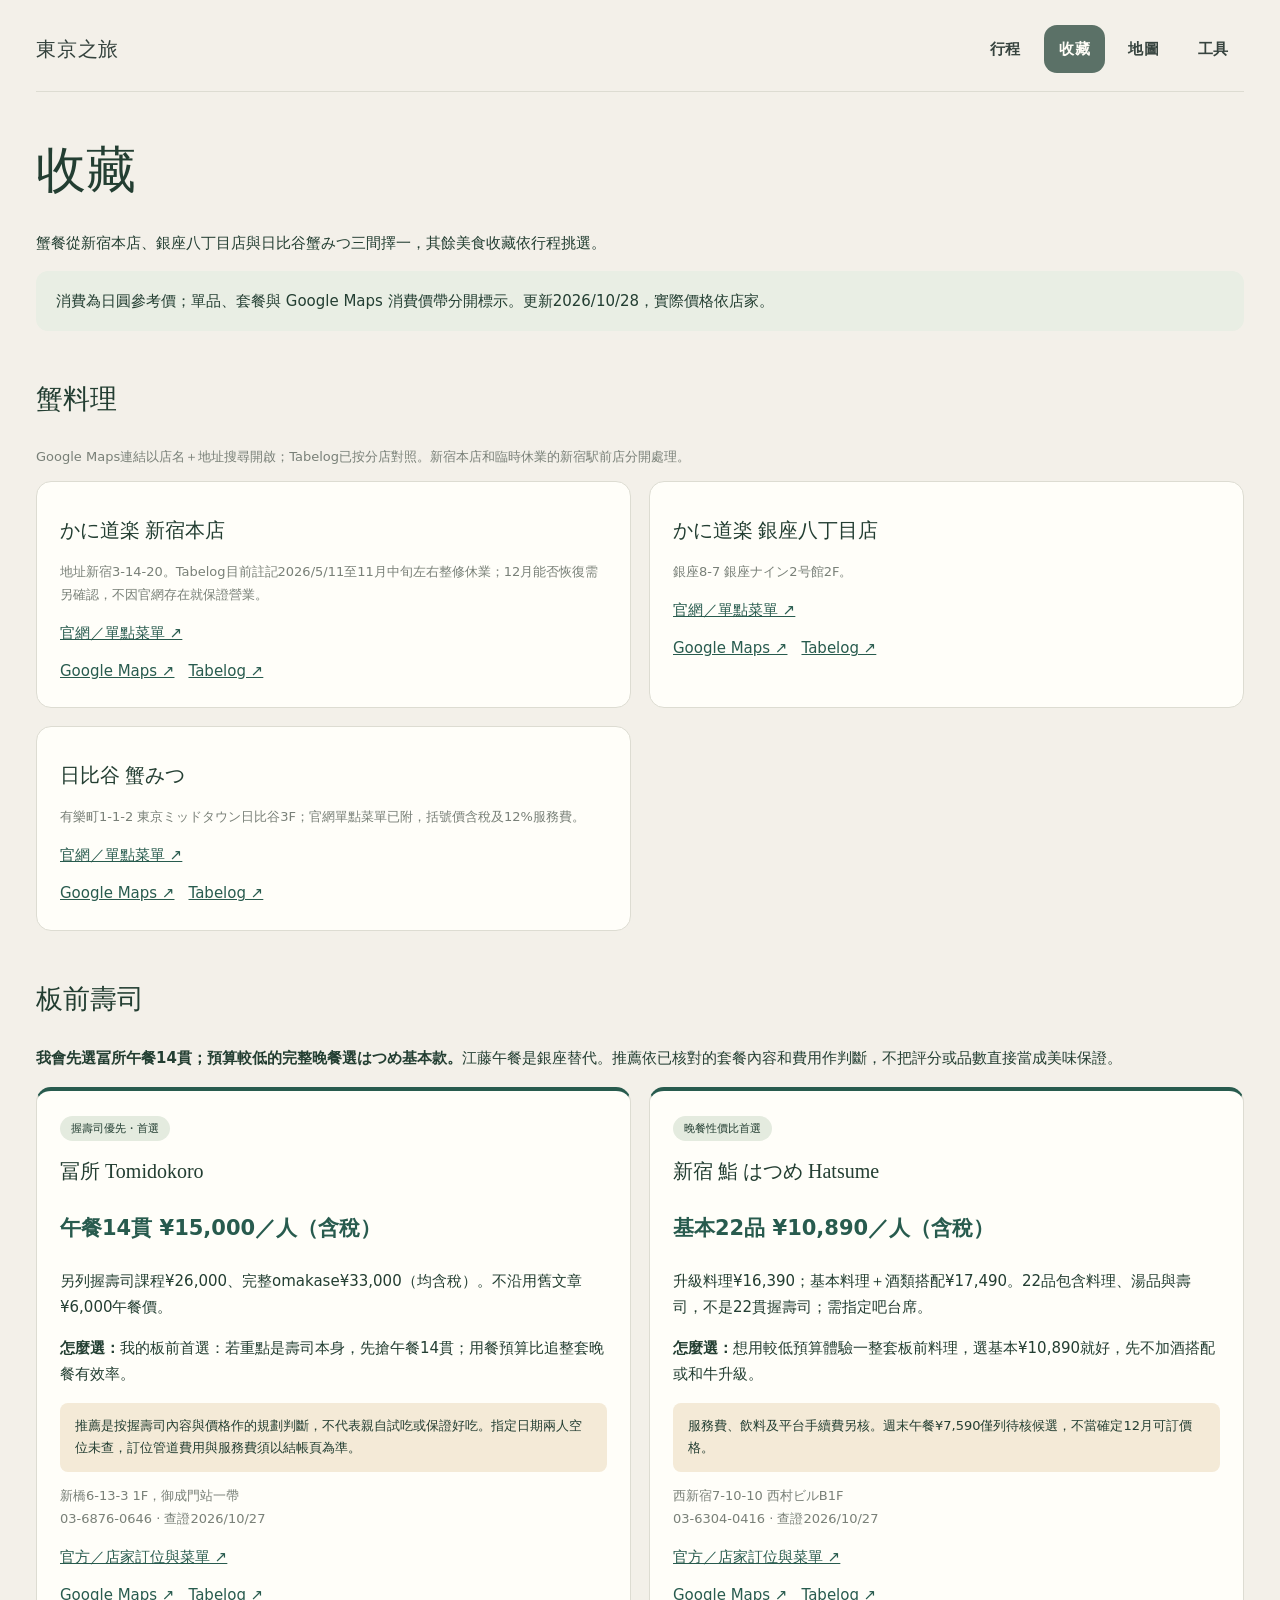
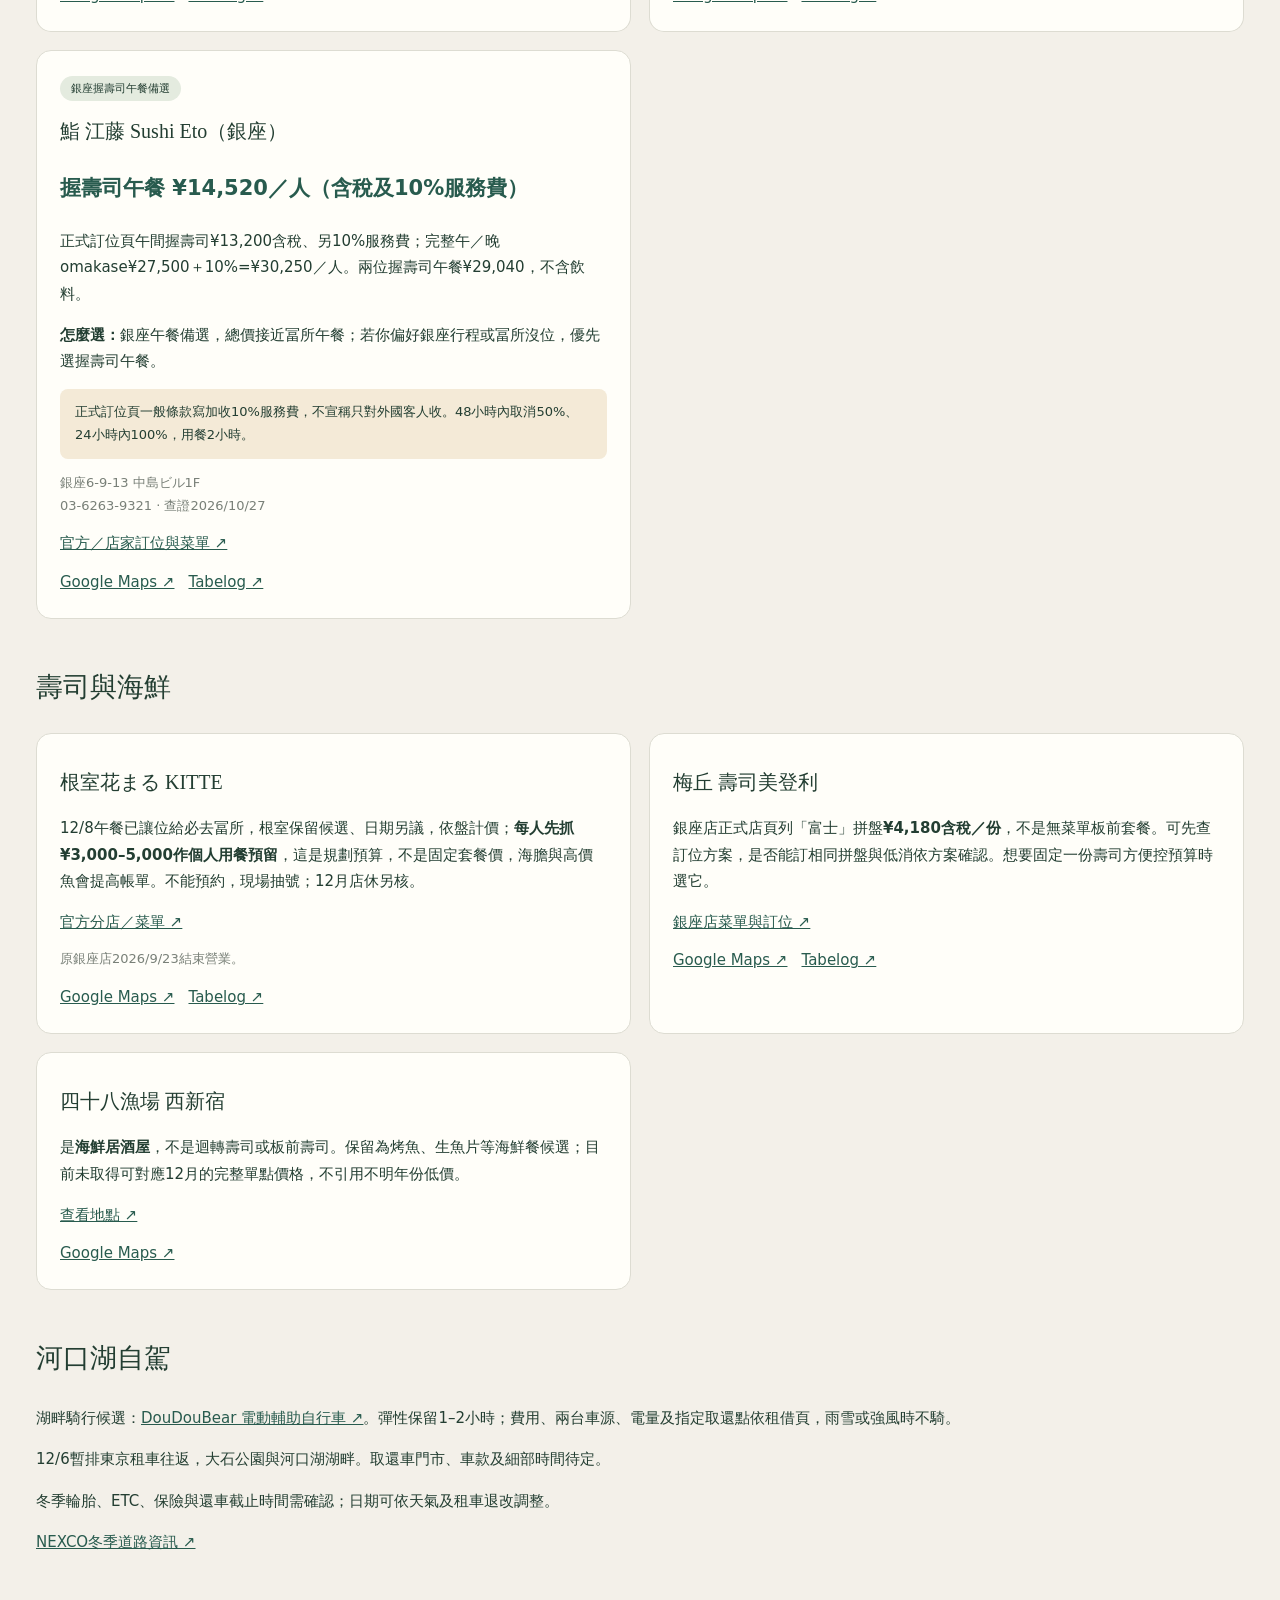
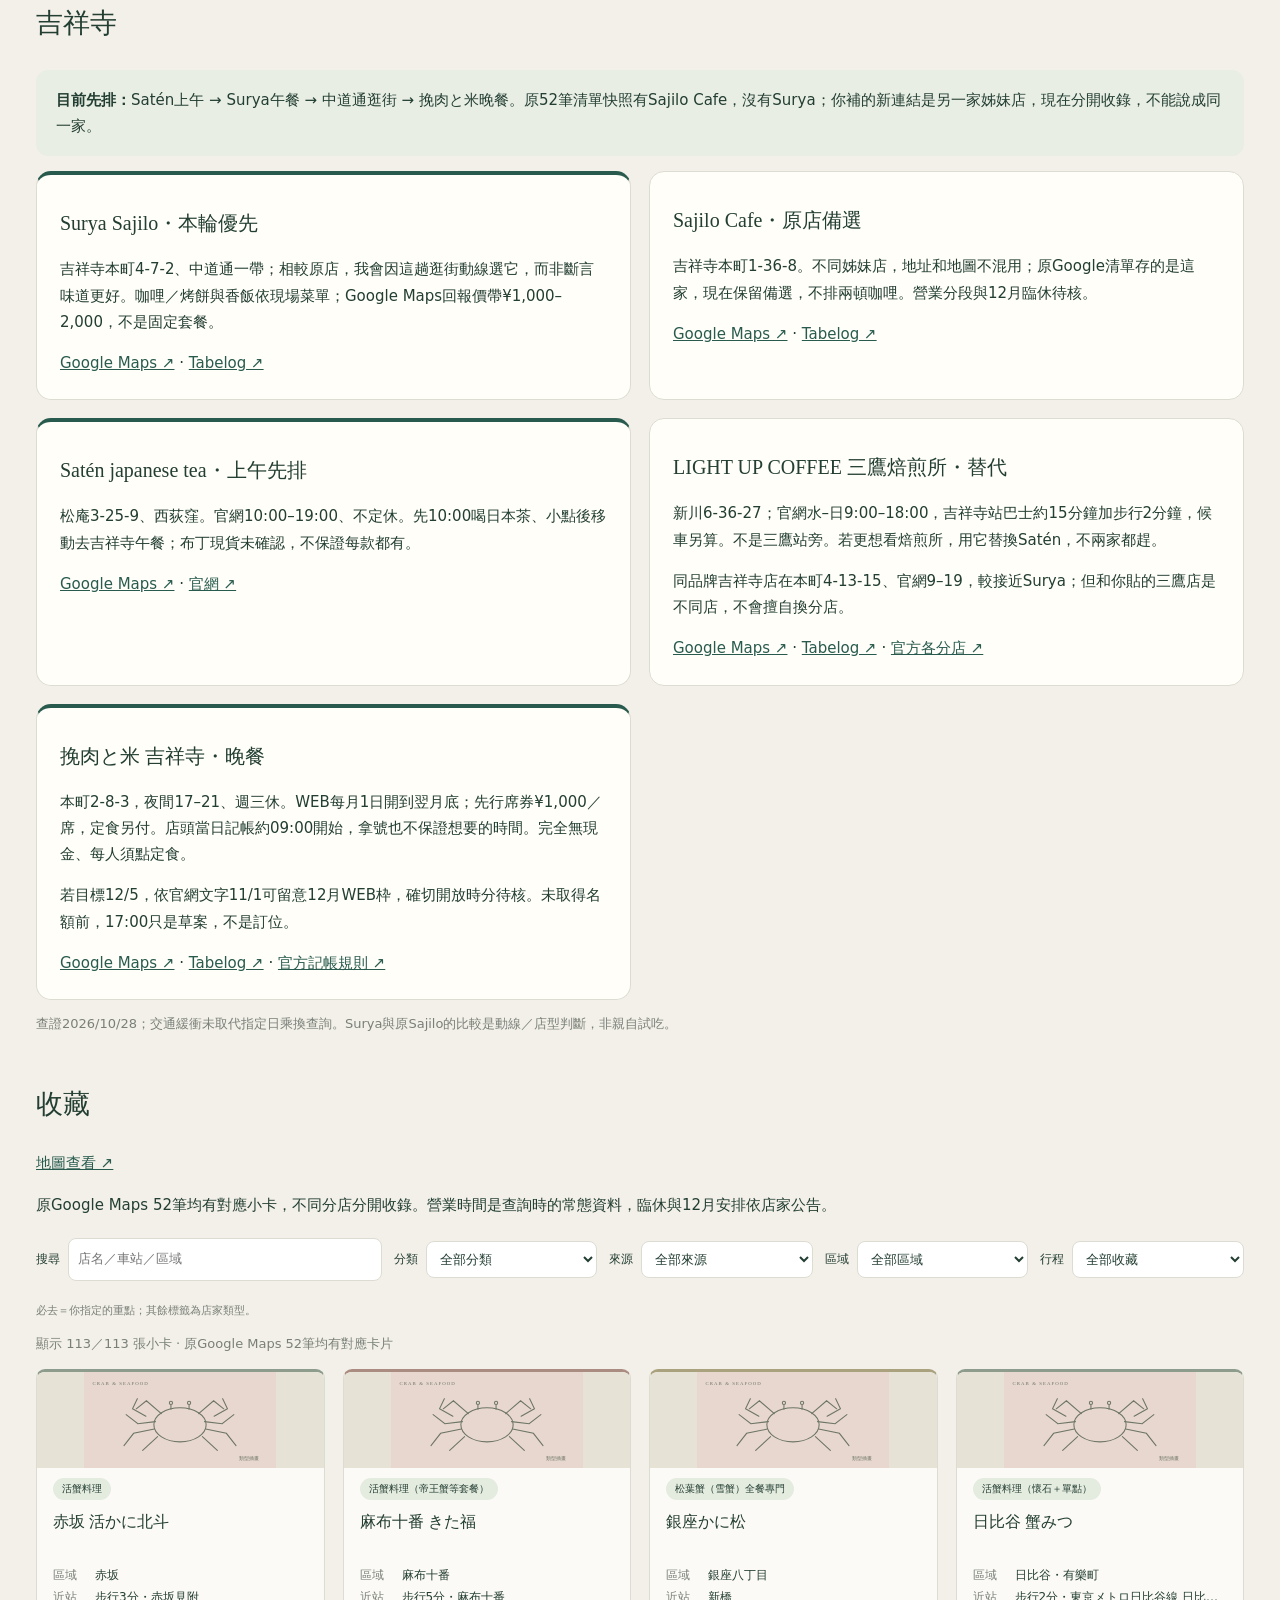
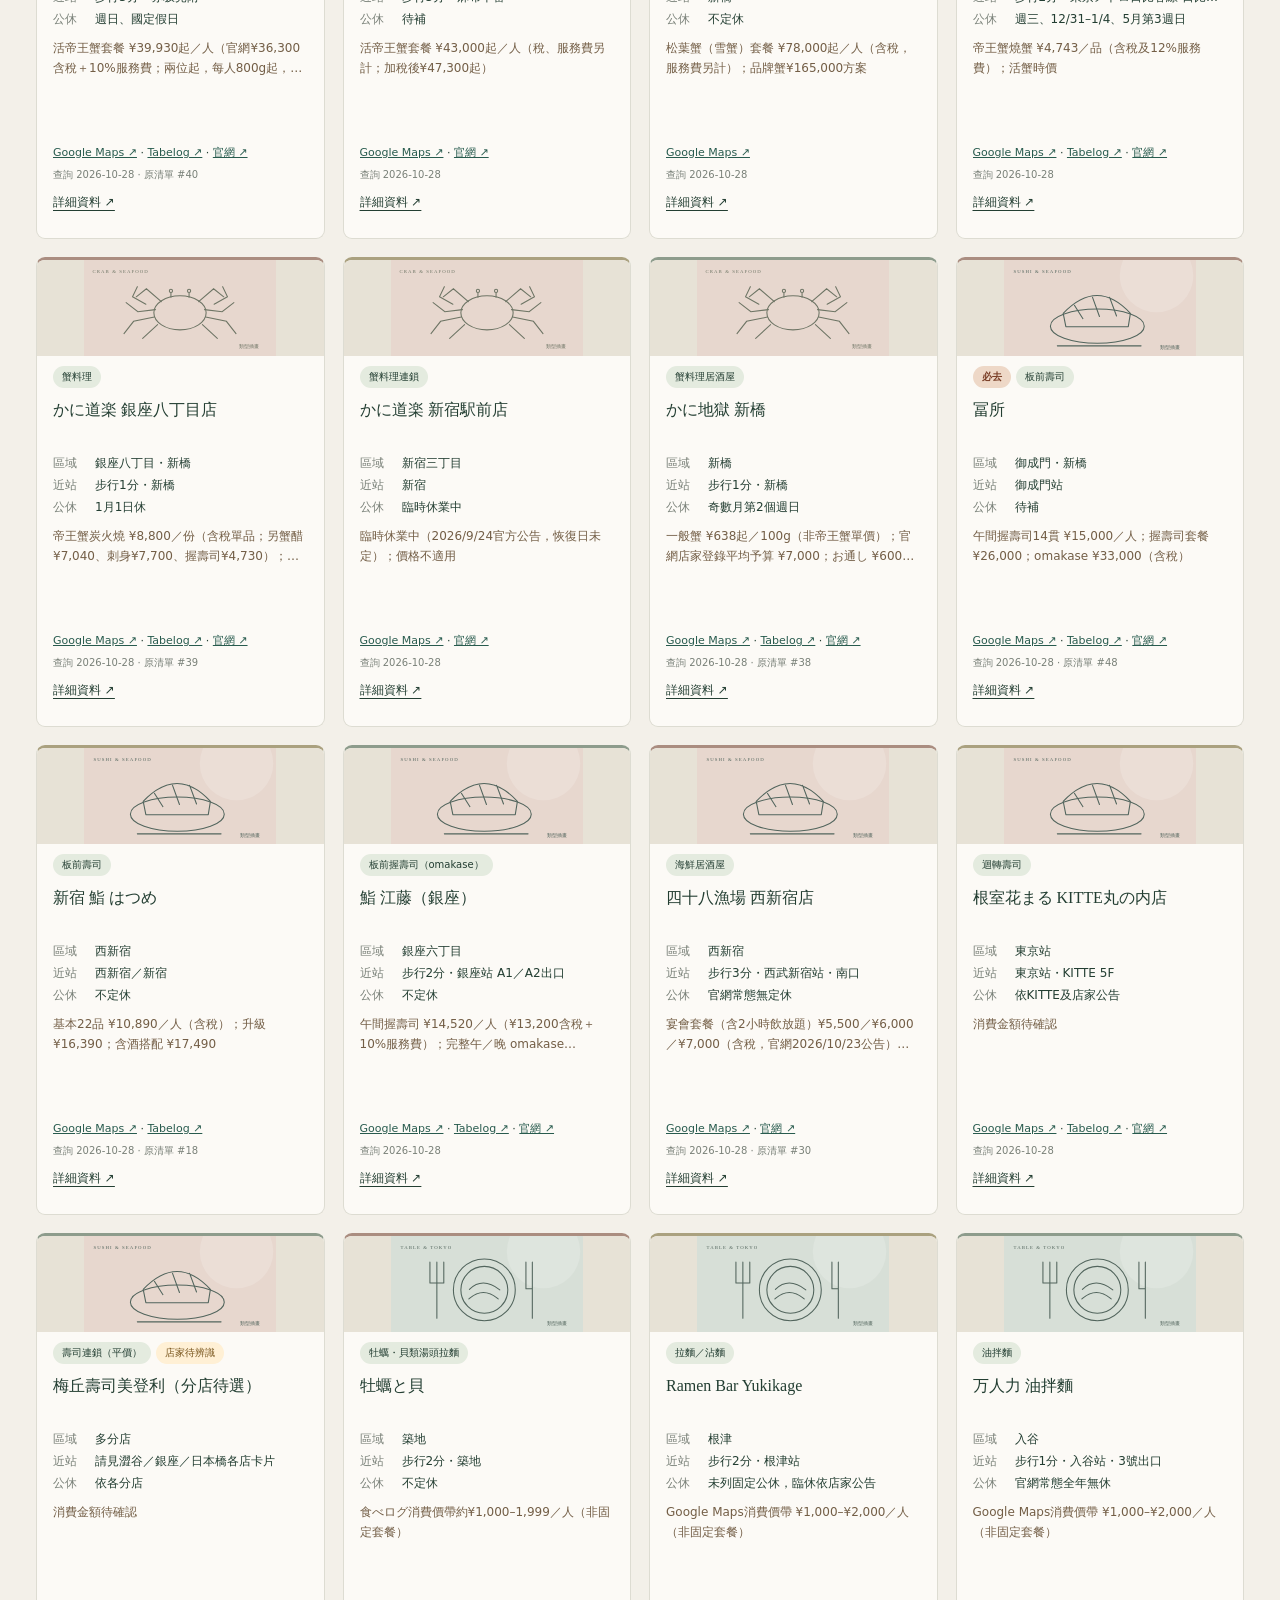
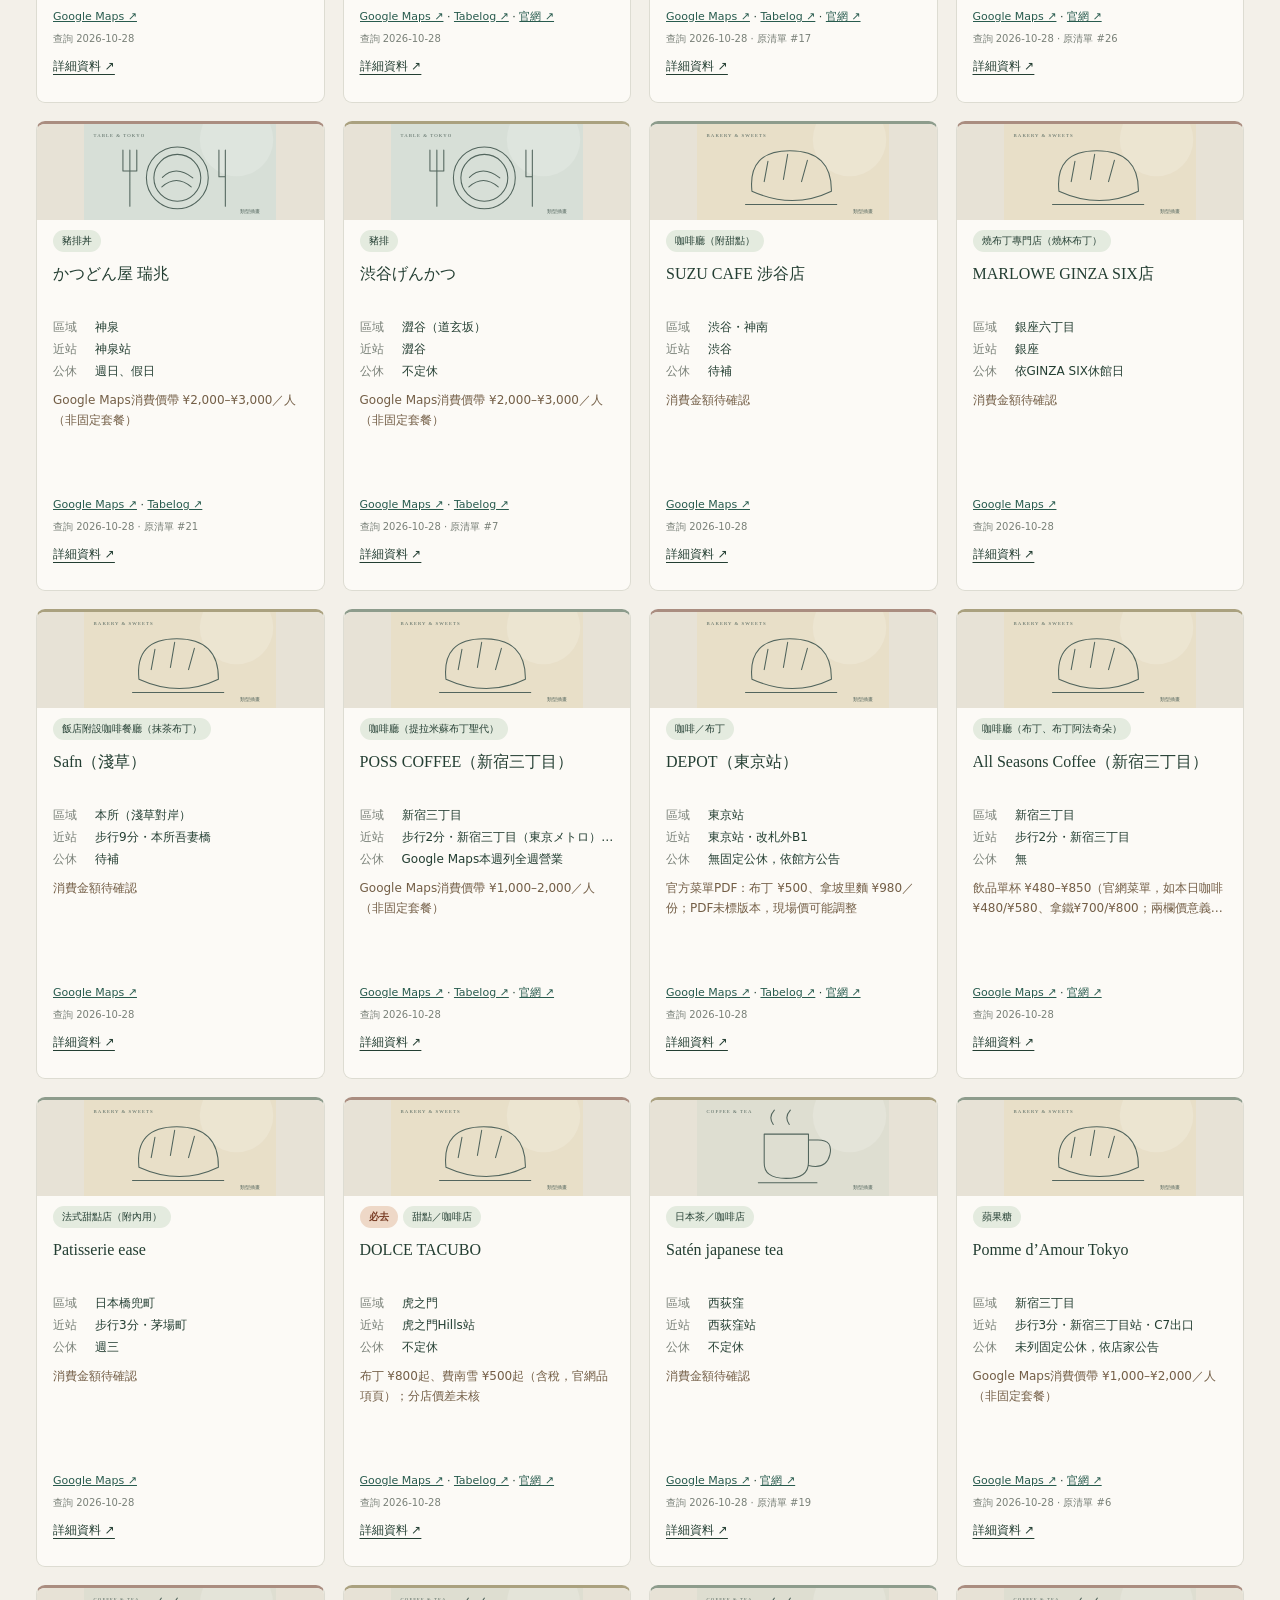
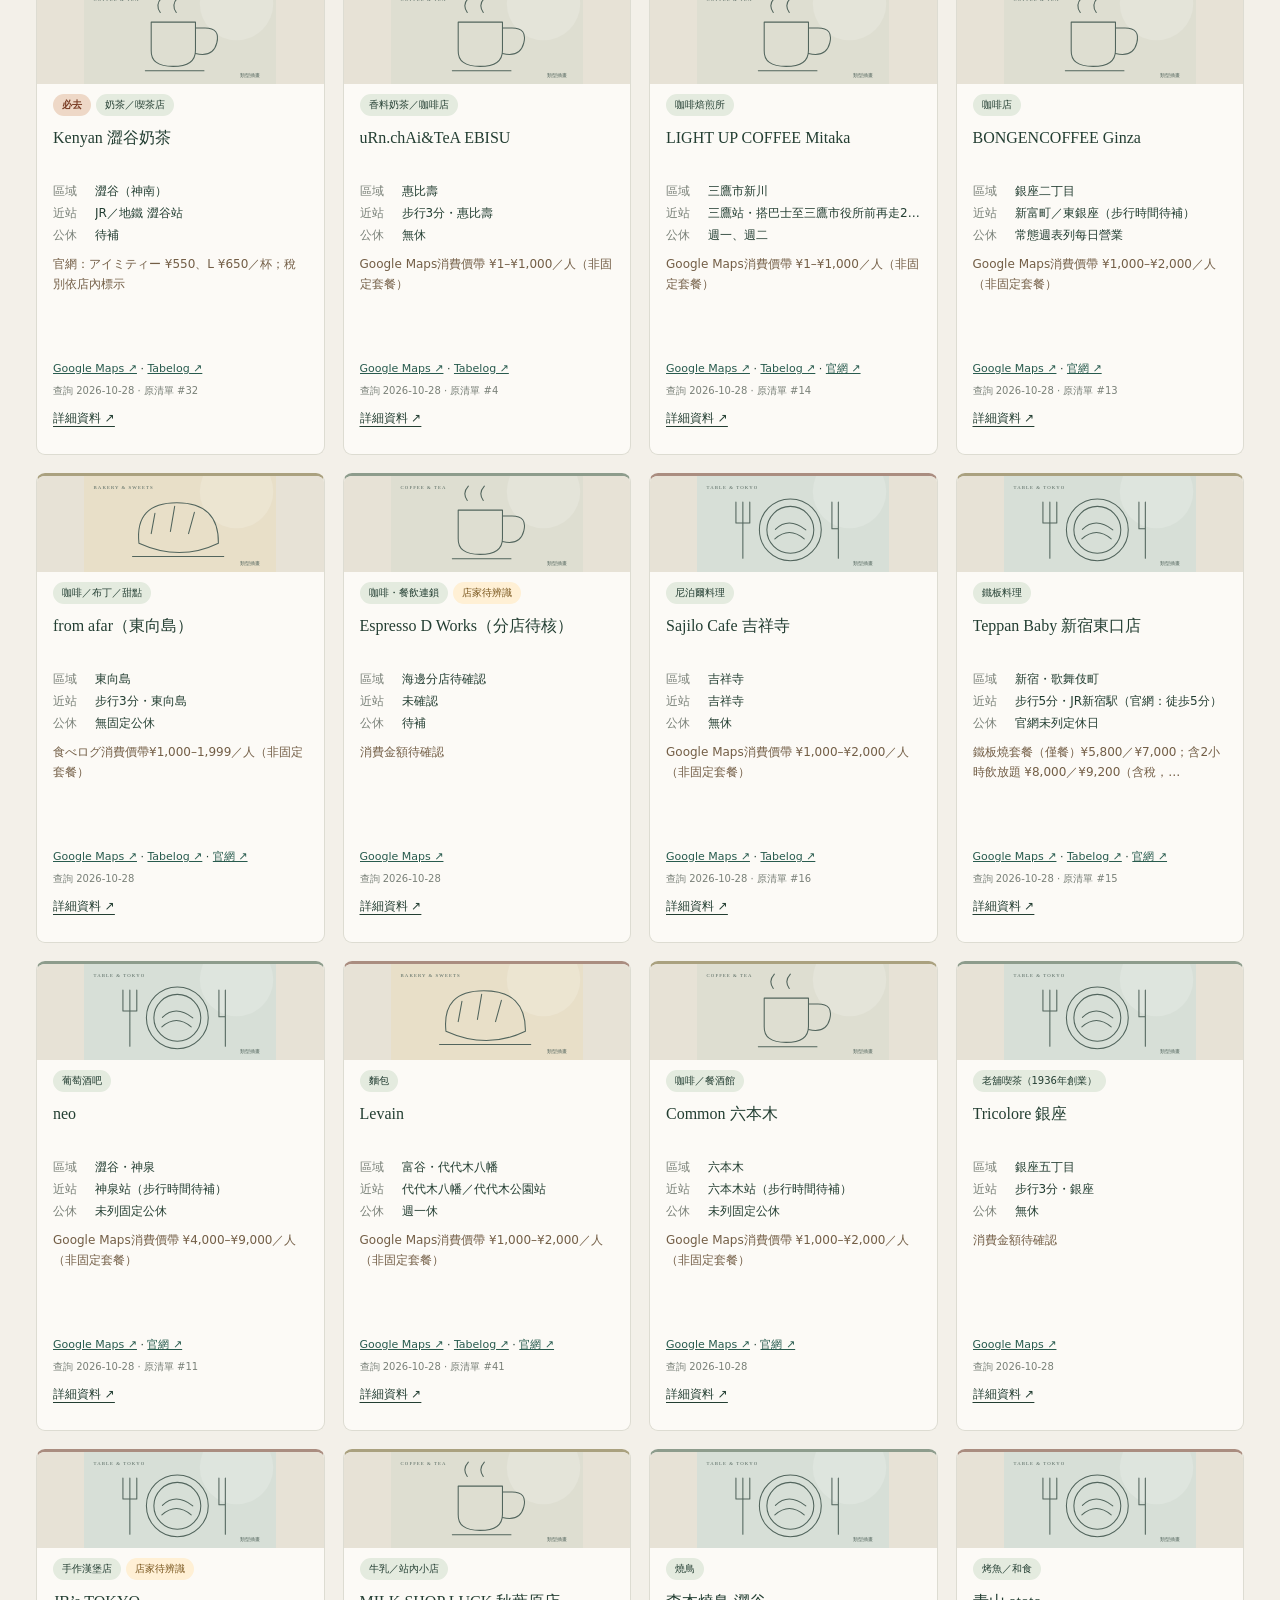
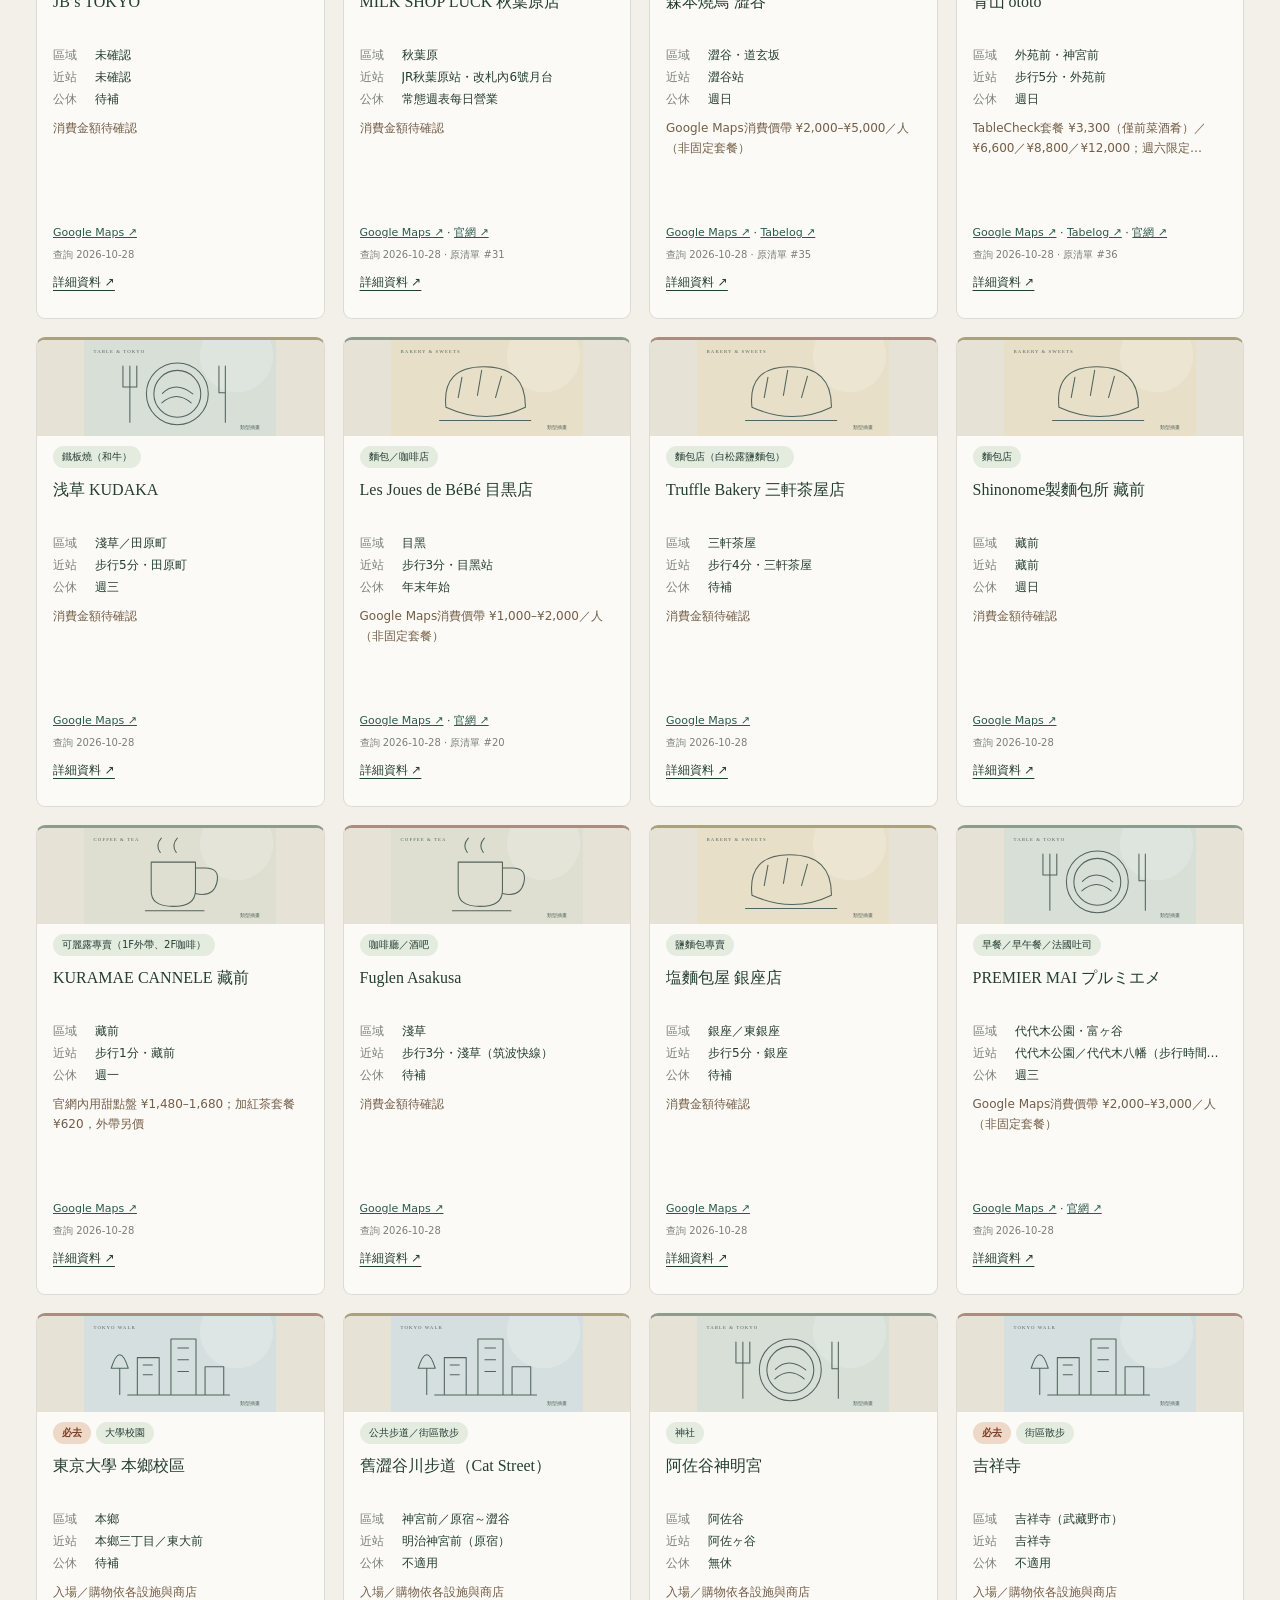
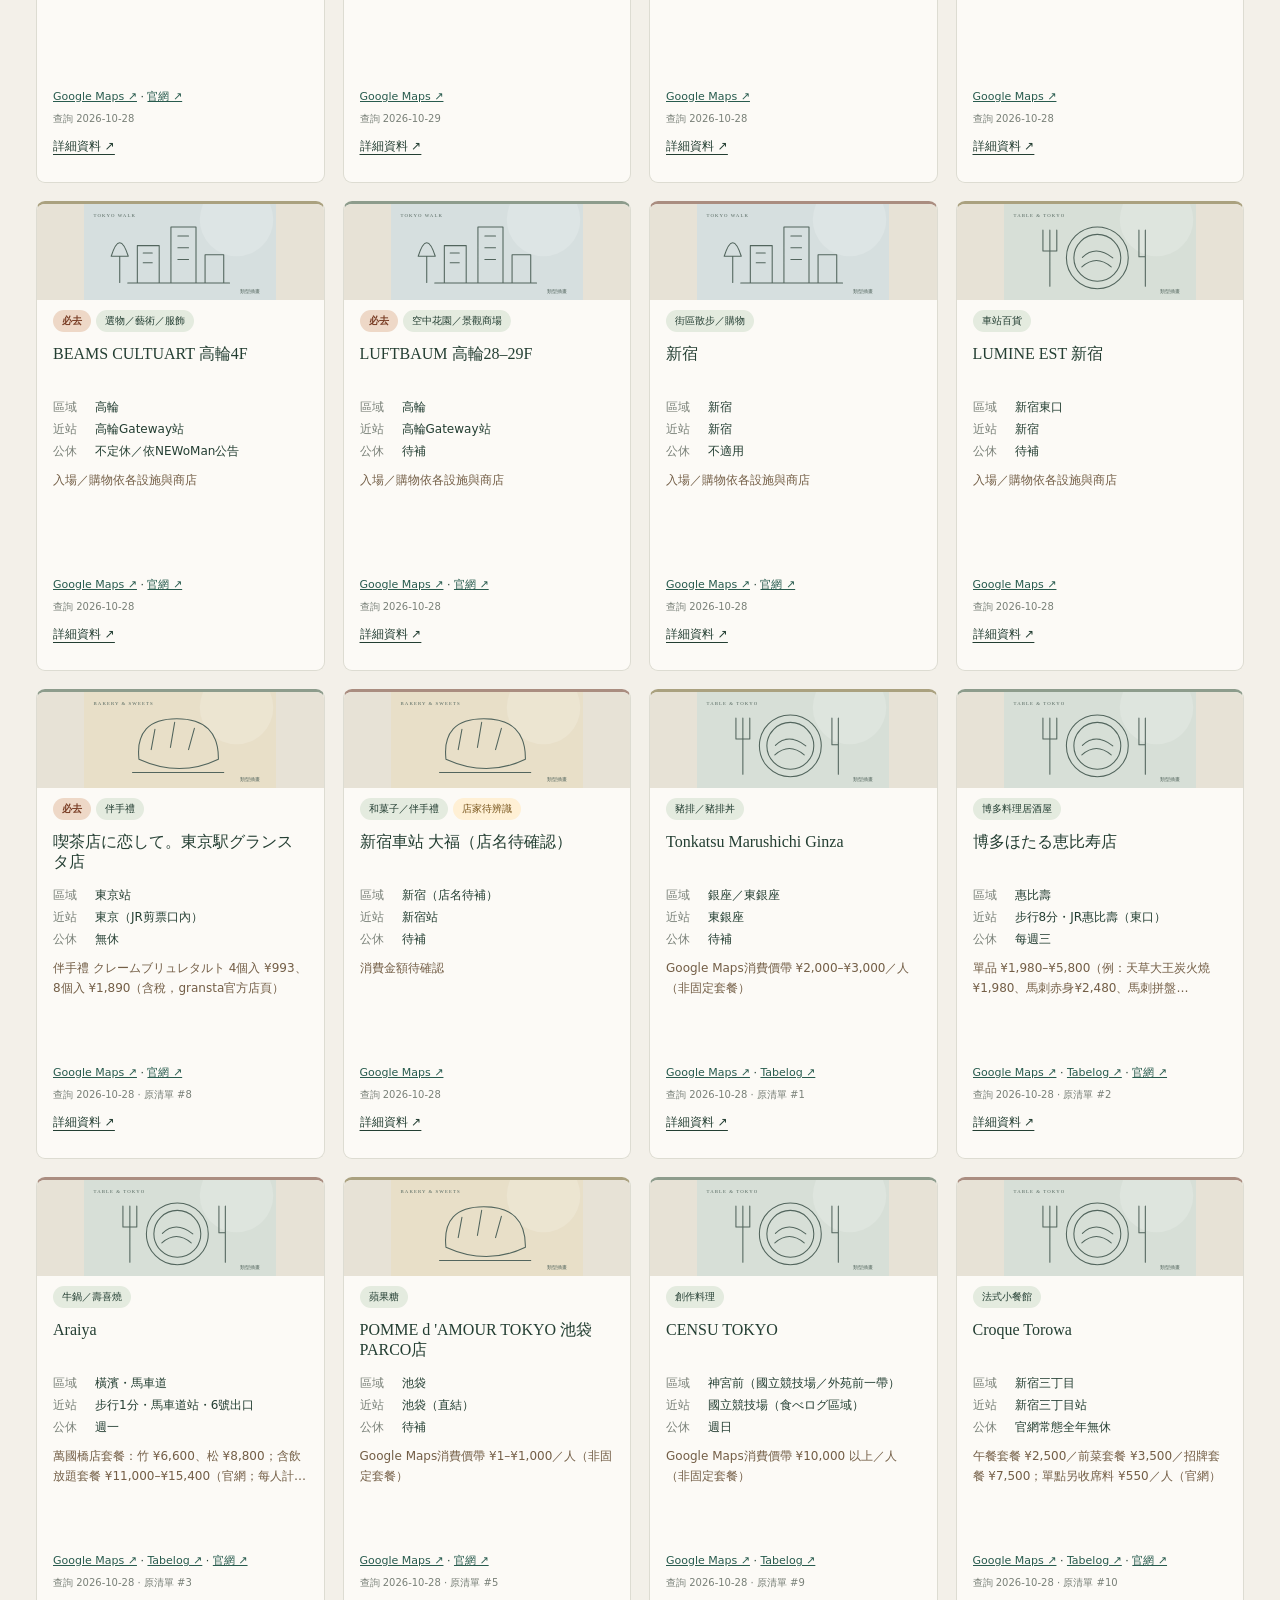
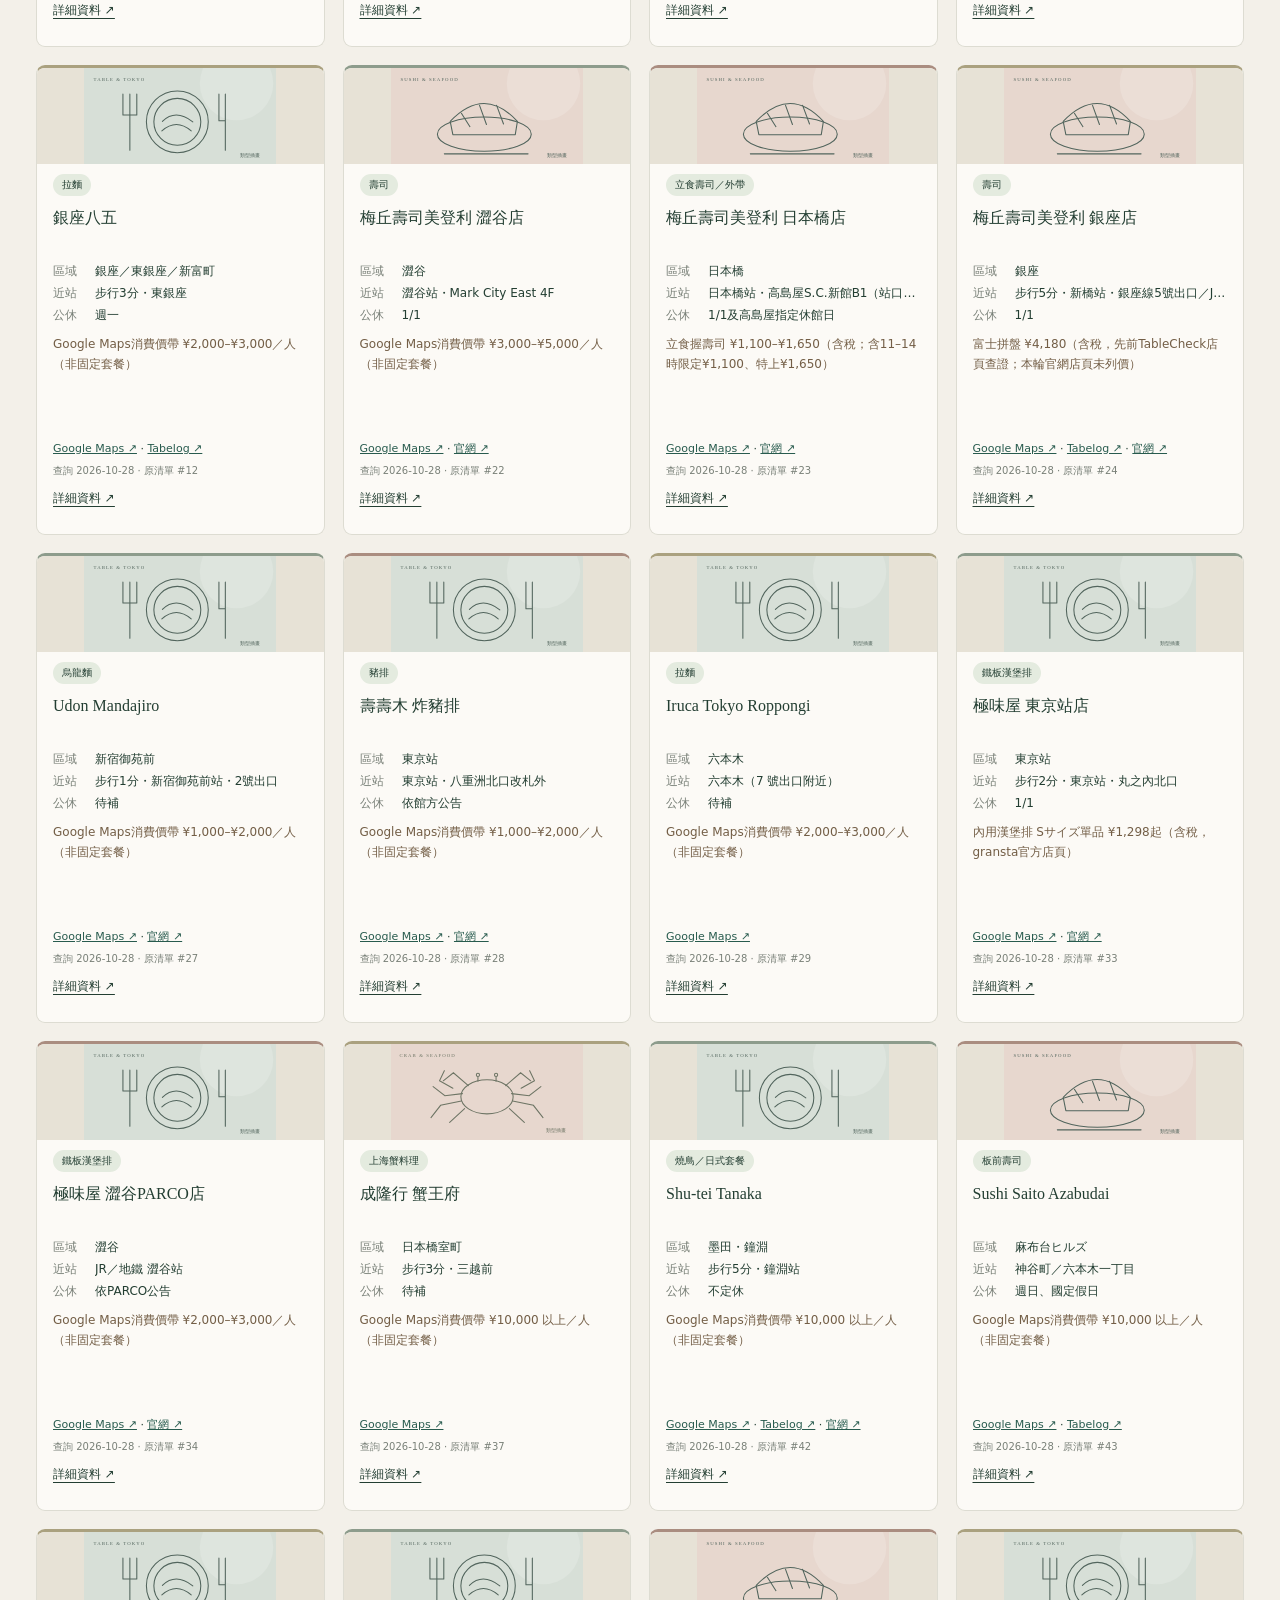
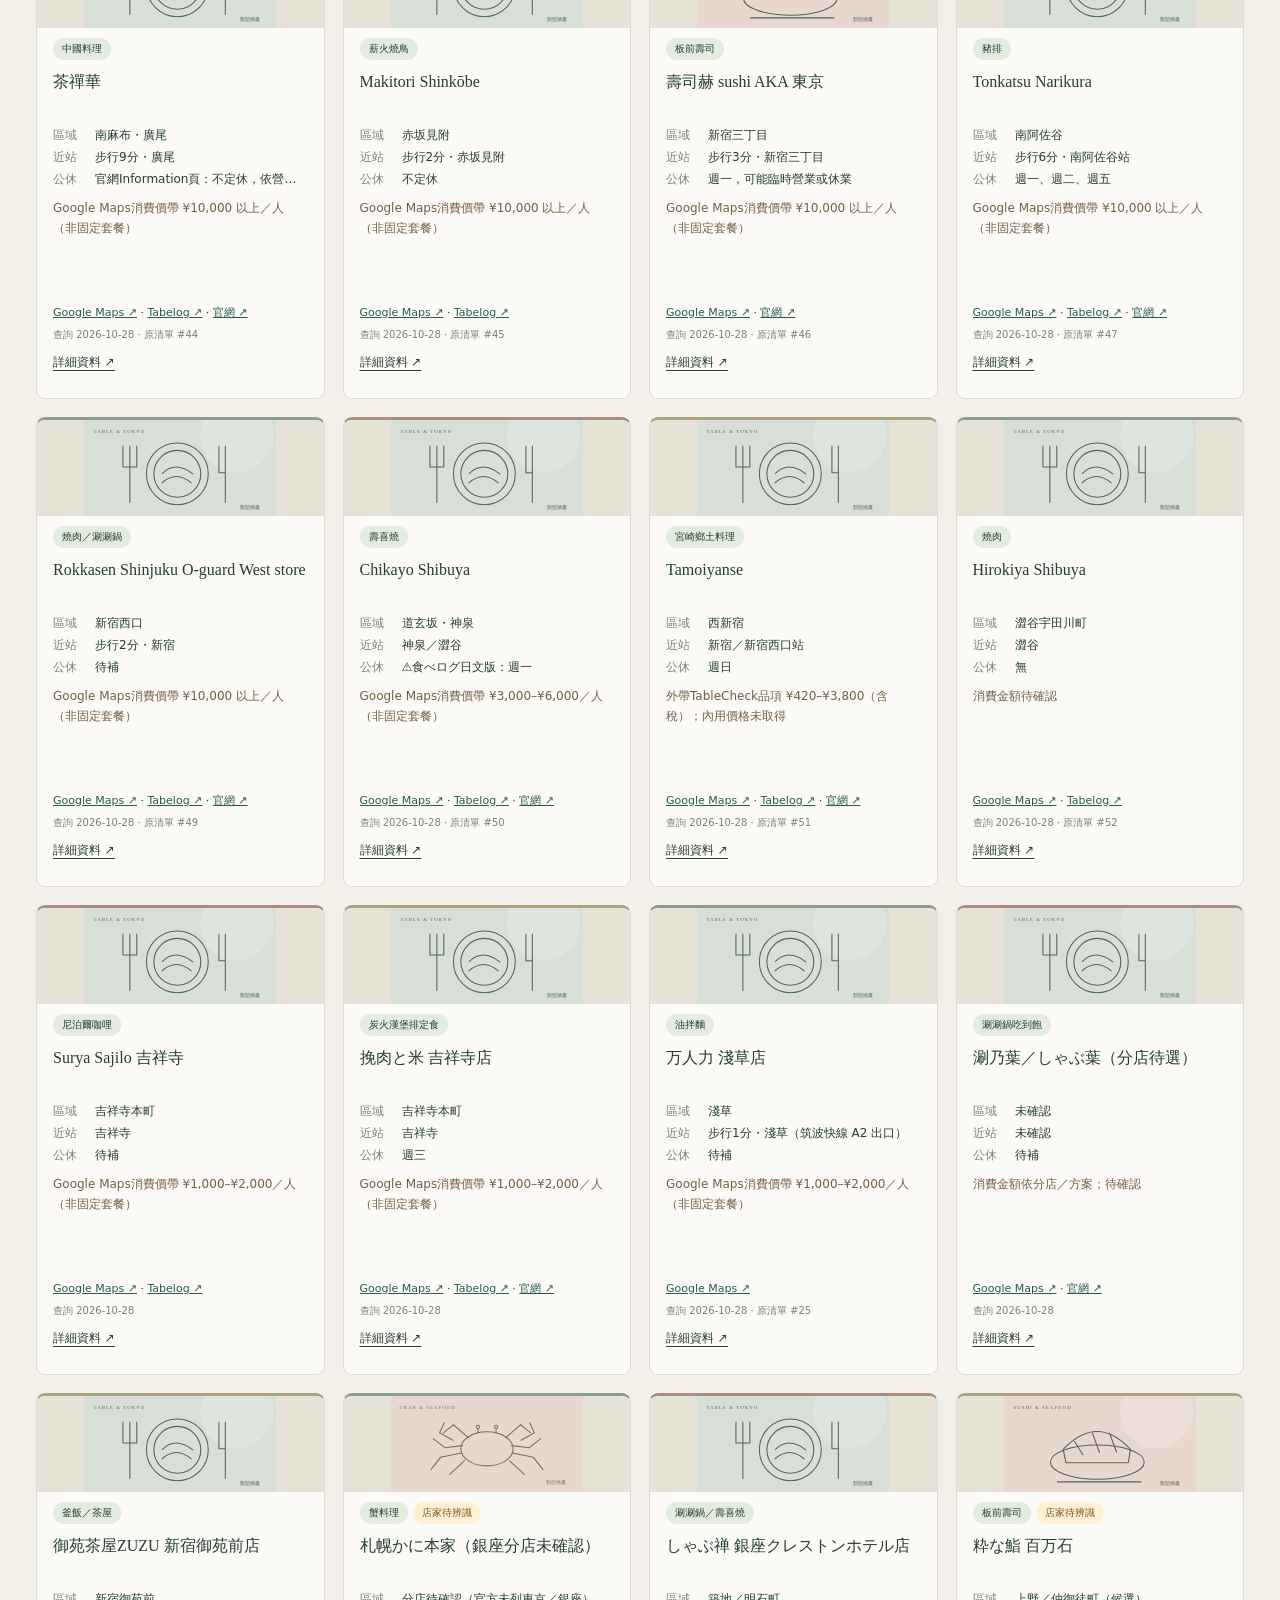
==== commit 96f38001: "Defer kart outing and remove pending section from public navigation" ====
--- a/collections.html
+++ b/collections.html
@@ -38,7 +38,4999 @@
 .site-header .site-brand{font-family:"Noto Sans TC","PingFang TC","Microsoft JhengHei",system-ui,sans-serif!important;font-size:20px!important;font-weight:600!important;font-style:normal!important;letter-spacing:.04em!important;line-height:1.5!important;text-decoration:none!important}
 
 .site-header .site-brand{font-family:"Songti TC","Noto Serif TC","PMingLiU",serif!important;font-weight:500!important}h1,h2,h3{font-family:"Songti TC","Noto Serif TC","PMingLiU",serif!important;font-weight:500}
-</style><div class="wrap"><header><div class="site-header"><a class="site-brand" href="itinerary.html">東京之旅</a><nav class="site-nav" aria-label="網站頁面"><a href="itinerary.html">行程</a><a href="collections.html" aria-current="page">收藏</a><a href="map.html">地圖</a><a href="pending.html">待定區</a><a href="tools.html">工具</a></nav></div></header><h1>收藏</h1><p class="intro">蟹餐從新宿本店、銀座八丁目店與日比谷蟹みつ三間擇一，其餘美食收藏依行程挑選。</p><p class="note">消費為日圓參考價；單品、套餐與 Google Maps 消費價帶分開標示。更新2026/10/28，實際價格依店家。</p><section id="crab"><h2>蟹料理</h2><p class="muted">Google Maps連結以店名＋地址搜尋開啟；Tabelog已按分店對照。新宿本店和臨時休業的新宿駅前店分開處理。</p><div class="cards"><article class="card"><h3>かに道楽 新宿本店</h3><p class="muted">地址新宿3-14-20。Tabelog目前註記2026/5/11至11月中旬左右整修休業；12月能否恢復需另確認，不因官網存在就保證營業。</p><a href="https://douraku.co.jp/kanto/shinjyuku_h/" target="_blank" rel="noopener noreferrer">官網／單點菜單 ↗</a><div class="restaurant-links" style="display:flex;gap:14px;flex-wrap:wrap;margin-top:12px"><a href="https://www.google.com/maps/search/?api=1&query=%E3%81%8B%E3%81%AB%E9%81%93%E6%A5%BD%20%E6%96%B0%E5%AE%BF%E6%9C%AC%E5%BA%97%20%E6%96%B0%E5%AE%BF3-14-20%20%E3%83%86%E3%82%A2%E3%83%88%E3%83%AB%E3%83%93%E3%83%AB7F%E3%83%BB8F%20%E6%9D%B1%E4%BA%AC" target="_blank" rel="noopener noreferrer">Google Maps ↗</a><a href="https://tabelog.com/tw/tokyo/A1304/A130401/13024176/" target="_blank" rel="noopener noreferrer">Tabelog ↗</a></div></article><article class="card"><h3>かに道楽 銀座八丁目店</h3><p class="muted">銀座8-7 銀座ナイン2号館2F。</p><a href="https://douraku.co.jp/kanto/ginza/" target="_blank" rel="noopener noreferrer">官網／單點菜單 ↗</a><div class="restaurant-links" style="display:flex;gap:14px;flex-wrap:wrap;margin-top:12px"><a href="https://www.google.com/maps/search/?api=1&query=%E3%81%8B%E3%81%AB%E9%81%93%E6%A5%BD%20%E9%8A%80%E5%BA%A7%E5%85%AB%E4%B8%81%E7%9B%AE%E5%BA%97%20%E9%8A%80%E5%BA%A78-7%20%E9%8A%80%E5%BA%A7%E3%83%8A%E3%82%A4%E3%83%B32%E5%8F%B7%E9%A4%A82F%20%E6%9D%B1%E4%BA%AC" target="_blank" rel="noopener noreferrer">Google Maps ↗</a><a href="https://tabelog.com/tw/tokyo/A1301/A130103/13015009/" target="_blank" rel="noopener noreferrer">Tabelog ↗</a></div></article><article class="card"><h3>日比谷 蟹みつ</h3><p class="muted">有樂町1-1-2 東京ミッドタウン日比谷3F；官網單點菜單已附，括號價含稅及12%服務費。</p><a href="https://hibiya-kanimitsu.com/menu/alacarte/" target="_blank" rel="noopener noreferrer">官網／單點菜單 ↗</a><div class="restaurant-links" style="display:flex;gap:14px;flex-wrap:wrap;margin-top:12px"><a href="https://www.google.com/maps/search/?api=1&query=%E6%97%A5%E6%AF%94%E8%B0%B7%20%E8%9F%B9%E3%81%BF%E3%81%A4%20%E6%9C%89%E6%A5%BD%E7%94%BA1-1-2%20%E6%9D%B1%E4%BA%AC%E3%83%9F%E3%83%83%E3%83%89%E3%82%BF%E3%82%A6%E3%83%B3%E6%97%A5%E6%AF%94%E8%B0%B73F%20%E6%9D%B1%E4%BA%AC" target="_blank" rel="noopener noreferrer">Google Maps ↗</a><a href="https://tabelog.com/tw/tokyo/A1301/A130102/13276492/" target="_blank" rel="noopener noreferrer">Tabelog ↗</a></div></article></div></section><h2 id="sushi">板前壽司</h2><p><b>我會先選冨所午餐14貫；預算較低的完整晚餐選はつめ基本款。</b>江藤午餐是銀座替代。推薦依已核對的套餐內容和費用作判斷，不把評分或品數直接當成美味保證。</p><div class="cards"><article class="card featured"><span class="tag">握壽司優先・首選</span><h3>冨所 Tomidokoro</h3><p class="price">午餐14貫 ¥15,000／人（含稅）</p><p>另列握壽司課程¥26,000、完整omakase¥33,000（均含稅）。不沿用舊文章¥6,000午餐價。</p><p><b>怎麼選：</b>我的板前首選：若重點是壽司本身，先搶午餐14貫；用餐預算比追整套晚餐有效率。</p><p class="warning">推薦是按握壽司內容與價格作的規劃判斷，不代表親自試吃或保證好吃。指定日期兩人空位未查，訂位管道費用與服務費須以結帳頁為準。</p><p class="muted">新橋6-13-3 1F，御成門站一帶<br>03-6876-0646 · 查證2026/10/27</p><a href="https://www.tablecheck.com/en/tomidokoro" target="_blank" rel="noopener noreferrer">官方／店家訂位與菜單 ↗</a><div class="restaurant-links" style="display:flex;gap:14px;flex-wrap:wrap;margin-top:12px"><a href="https://www.google.com/maps/search/?api=1&query=%E5%86%A8%E6%89%80%20Tomidokoro%20%E6%96%B0%E6%A9%8B6-13-3%20%E6%9D%B1%E4%BA%AC" target="_blank" rel="noopener noreferrer">Google Maps ↗</a><a href="https://tabelog.com/tw/tokyo/A1314/A131401/13223846/" target="_blank" rel="noopener noreferrer">Tabelog ↗</a></div></article><article class="card featured"><span class="tag">晚餐性價比首選</span><h3>新宿 鮨 はつめ Hatsume</h3><p class="price">基本22品 ¥10,890／人（含稅）</p><p>升級料理¥16,390；基本料理＋酒類搭配¥17,490。22品包含料理、湯品與壽司，不是22貫握壽司；需指定吧台席。</p><p><b>怎麼選：</b>想用較低預算體驗一整套板前料理，選基本¥10,890就好，先不加酒搭配或和牛升級。</p><p class="warning">服務費、飲料及平台手續費另核。週末午餐¥7,590僅列待核候選，不當確定12月可訂價格。</p><p class="muted">西新宿7-10-10 西村ビルB1F<br>03-6304-0416 · 查證2026/10/27</p><a href="https://www.tablecheck.com/en/sushi-hatsume-shinjuku" target="_blank" rel="noopener noreferrer">官方／店家訂位與菜單 ↗</a><div class="restaurant-links" style="display:flex;gap:14px;flex-wrap:wrap;margin-top:12px"><a href="https://www.google.com/maps/search/?api=1&query=%E6%96%B0%E5%AE%BF%20%E9%AE%A8%20%E3%81%AF%E3%81%A4%E3%82%81%20Hatsume%20%E8%A5%BF%E6%96%B0%E5%AE%BF7-10-10%20%E8%A5%BF%E6%9D%91%E3%83%93%E3%83%ABB1F%20%E6%9D%B1%E4%BA%AC" target="_blank" rel="noopener noreferrer">Google Maps ↗</a><a href="https://tabelog.com/tw/tokyo/A1304/A130401/13303213/" target="_blank" rel="noopener noreferrer">Tabelog ↗</a></div></article><article class="card "><span class="tag">銀座握壽司午餐備選</span><h3>鮨 江藤 Sushi Eto（銀座）</h3><p class="price">握壽司午餐 ¥14,520／人（含稅及10%服務費）</p><p>正式訂位頁午間握壽司¥13,200含稅、另10%服務費；完整午／晚omakase¥27,500＋10%=¥30,250／人。兩位握壽司午餐¥29,040，不含飲料。</p><p><b>怎麼選：</b>銀座午餐備選，總價接近冨所午餐；若你偏好銀座行程或冨所沒位，優先選握壽司午餐。</p><p class="warning">正式訂位頁一般條款寫加收10%服務費，不宣稱只對外國客人收。48小時內取消50%、24小時內100%，用餐2小時。</p><p class="muted">銀座6-9-13 中島ビル1F<br>03-6263-9321 · 查證2026/10/27</p><a href="https://www.tablecheck.com/shops/sushi-eto/reserve" target="_blank" rel="noopener noreferrer">官方／店家訂位與菜單 ↗</a><div class="restaurant-links" style="display:flex;gap:14px;flex-wrap:wrap;margin-top:12px"><a href="https://www.google.com/maps/search/?api=1&query=%E9%AE%A8%20%E6%B1%9F%E8%97%A4%20Sushi%20Eto%EF%BC%88%E9%8A%80%E5%BA%A7%EF%BC%89%20%E9%8A%80%E5%BA%A76-9-13%20%E4%B8%AD%E5%B3%B6%E3%83%93%E3%83%AB1F%20%E6%9D%B1%E4%BA%AC" target="_blank" rel="noopener noreferrer">Google Maps ↗</a><a href="https://tabelog.com/tw/tokyo/A1301/A130101/13293927/" target="_blank" rel="noopener noreferrer">Tabelog ↗</a></div></article></div><h2 id="value">壽司與海鮮</h2><div class="cards"><article class="card"><h3>根室花まる KITTE</h3><p>12/8午餐已讓位給必去冨所，根室保留候選、日期另議，依盤計價；<b>每人先抓¥3,000–5,000作個人用餐預留</b>，這是規劃預算，不是固定套餐價，海膽與高價魚會提高帳單。不能預約，現場抽號；12月店休另核。</p><a href="https://www.sushi-hanamaru.com/" target="_blank" rel="noopener noreferrer">官方分店／菜單 ↗</a><p class="muted">原銀座店2026/9/23結束營業。</p><div class="restaurant-links" style="display:flex;gap:14px;flex-wrap:wrap;margin-top:12px"><a href="https://www.google.com/maps/search/?api=1&query=%E6%A0%B9%E5%AE%A4%E8%8A%B1%E3%81%BE%E3%82%8B%20KITTE%20%E4%B8%B8%E3%81%AE%E5%86%852-7-2%20KITTE5F%20%E6%9D%B1%E4%BA%AC" target="_blank" rel="noopener noreferrer">Google Maps ↗</a><a href="https://tabelog.com/tw/tokyo/A1302/A130201/13153777/" target="_blank" rel="noopener noreferrer">Tabelog ↗</a></div></article><article class="card"><h3>梅丘 壽司美登利</h3><p>銀座店正式店頁列「富士」拼盤<b>¥4,180含稅／份</b>，不是無菜單板前套餐。可先查訂位方案，是否能訂相同拼盤與低消依方案確認。想要固定一份壽司方便控預算時選它。</p><a href="https://www.tablecheck.com/ja/sushinomidori-ginza" target="_blank" rel="noopener noreferrer">銀座店菜單與訂位 ↗</a><div class="restaurant-links" style="display:flex;gap:14px;flex-wrap:wrap;margin-top:12px"><a href="https://www.google.com/maps/search/?api=1&query=%E6%A2%85%E4%B8%98%20%E5%A3%BD%E5%8F%B8%E7%BE%8E%E7%99%BB%E5%88%A9%20%E9%8A%80%E5%BA%A7%E5%BA%97%20%E6%9D%B1%E4%BA%AC" target="_blank" rel="noopener noreferrer">Google Maps ↗</a><a href="https://tabelog.com/tw/tokyo/A1301/A130101/13004995/" target="_blank" rel="noopener noreferrer">Tabelog ↗</a></div></article><article class="card"><h3>四十八漁場 西新宿</h3><p>是<b>海鮮居酒屋</b>，不是迴轉壽司或板前壽司。保留為烤魚、生魚片等海鮮餐候選；目前未取得可對應12月的完整單點價格，不引用不明年份低價。</p><a href="https://www.google.com/maps/search/?api=1&query=四十八漁場%20西新宿店" target="_blank" rel="noopener noreferrer">查看地點 ↗</a><div class="restaurant-links" style="display:flex;gap:14px;flex-wrap:wrap;margin-top:12px"><a href="https://www.google.com/maps/search/?api=1&query=%E5%9B%9B%E5%8D%81%E5%85%AB%E6%BC%81%E5%A0%B4%20%E8%A5%BF%E6%96%B0%E5%AE%BF%20%20%E6%9D%B1%E4%BA%AC" target="_blank" rel="noopener noreferrer">Google Maps ↗</a></div></article></div><section id="tour"><h2>河口湖自駕</h2><p>湖畔騎行候選：<a href="https://www.ddbear.jp/" target="_blank" rel="noopener noreferrer">DouDouBear 電動輔助自行車 ↗</a>。彈性保留1–2小時；費用、兩台車源、電量及指定取還點依租借頁，雨雪或強風時不騎。</p><p>12/6暫排東京租車往返，大石公園與河口湖湖畔。取還車門市、車款及細部時間待定。</p><p>冬季輪胎、ETC、保險與還車截止時間需確認；日期可依天氣及租車退改調整。</p><a href="https://www.c-nexco.co.jp/special/snow/" target="_blank" rel="noopener noreferrer">NEXCO冬季道路資訊 ↗</a></section><section id="sajilo"><h2>吉祥寺</h2><p class="note"><b>目前先排：</b>Satén上午 → Surya午餐 → 中道通逛街 → 挽肉と米晚餐。原52筆清單快照有Sajilo Cafe，沒有Surya；你補的新連結是另一家姊妹店，現在分開收錄，不能說成同一家。</p><div class="cards"><article class="card featured"><h3>Surya Sajilo・本輪優先</h3><p>吉祥寺本町4-7-2、中道通一帶；相較原店，我會因這趟逛街動線選它，而非斷言味道更好。咖哩／烤餅與香飯依現場菜單；Google Maps回報價帶¥1,000–2,000，不是固定套餐。</p><a href="https://maps.app.goo.gl/7CQg8iB7QrQboKRw5" target="_blank" rel="noopener noreferrer">Google Maps ↗</a> · <a href="https://tabelog.com/tw/tokyo/A1320/A132001/13247894/" target="_blank" rel="noopener noreferrer">Tabelog ↗</a></article><article class="card"><h3>Sajilo Cafe・原店備選</h3><p>吉祥寺本町1-36-8。不同姊妹店，地址和地圖不混用；原Google清單存的是這家，現在保留備選，不排兩頓咖哩。營業分段與12月臨休待核。</p><a href="https://www.google.com/maps/search/?api=1&amp;query=Sajilo+Cafe+吉祥寺本町1-36-8" target="_blank" rel="noopener noreferrer">Google Maps ↗</a> · <a href="https://tabelog.com/tw/tokyo/A1320/A132001/13049661/" target="_blank" rel="noopener noreferrer">Tabelog ↗</a></article><article class="card featured"><h3>Satén japanese tea・上午先排</h3><p>松庵3-25-9、西荻窪。官網10:00–19:00、不定休。先10:00喝日本茶、小點後移動去吉祥寺午餐；布丁現貨未確認，不保證每款都有。</p><a href="https://maps.app.goo.gl/fc2phXSvzFsfkcn5A" target="_blank" rel="noopener noreferrer">Google Maps ↗</a> · <a href="https://saten.jp/" target="_blank" rel="noopener noreferrer">官網 ↗</a></article><article class="card"><h3>LIGHT UP COFFEE 三鷹焙煎所・替代</h3><p>新川6-36-27；官網水–日9:00–18:00，吉祥寺站巴士約15分鐘加步行2分鐘，候車另算。不是三鷹站旁。若更想看焙煎所，用它替換Satén，不兩家都趕。</p><p>同品牌吉祥寺店在本町4-13-15、官網9–19，較接近Surya；但和你貼的三鷹店是不同店，不會擅自換分店。</p><a href="https://maps.app.goo.gl/UoEsGhWMCMJ9B15c8" target="_blank" rel="noopener noreferrer">Google Maps ↗</a> · <a href="https://tabelog.com/tw/tokyo/A1320/A132002/13289031/" target="_blank" rel="noopener noreferrer">Tabelog ↗</a> · <a href="https://lightupcoffee.com/pages/store" target="_blank" rel="noopener noreferrer">官方各分店 ↗</a></article><article class="card featured"><h3>挽肉と米 吉祥寺・晚餐</h3><p>本町2-8-3，夜間17–21、週三休。WEB每月1日開到翌月底；先行席券¥1,000／席，定食另付。店頭當日記帳約09:00開始，拿號也不保證想要的時間。完全無現金、每人須點定食。</p><p>若目標12/5，依官網文字11/1可留意12月WEB枠，確切開放時分待核。未取得名額前，17:00只是草案，不是訂位。</p><a href="https://maps.app.goo.gl/rNENeprnwsawaBMGA" target="_blank" rel="noopener noreferrer">Google Maps ↗</a> · <a href="https://tabelog.com/tw/tokyo/A1320/A132001/13246332/" target="_blank" rel="noopener noreferrer">Tabelog ↗</a> · <a href="https://hikinikutocome.com/visit/kichijoji/" target="_blank" rel="noopener noreferrer">官方記帳規則 ↗</a></article></div><p class="muted">查證2026/10/28；交通緩衝未取代指定日乘換查詢。Surya與原Sajilo的比較是動線／店型判斷，非親自試吃。</p></section><h2 id="saved">收藏</h2><p><a href="map.html">地圖查看 ↗</a></p><p>原Google Maps 52筆均有對應小卡，不同分店分開收錄。營業時間是查詢時的常態資料，臨休與12月安排依店家公告。</p><div class="filters"><label>搜尋<input id="search" type="search" placeholder="店名／車站／區域"></label><label>分類<select id="category"><option value="">全部分類</option></select></label><label>來源<select id="origin"><option value="">全部來源</option><option value="maps">原Google Maps 52筆</option></select></label><label>區域<select id="area"><option value="">全部區域</option></select></label><label>行程<select id="priority"><option value="">全部收藏</option><option value="must">已選收藏</option></select></label></div><p class="card-meta">必去＝你指定的重點；其餘標籤為店家類型。</p><p id="count" class="muted" aria-live="polite"></p><div class="list" id="list"></div><dialog id="place-dialog" class="place-dialog" aria-labelledby="place-dialog-title"><div class="dialog-head"><h3 id="place-dialog-title"></h3><button id="place-dialog-close" type="button">關閉</button></div><div id="place-dialog-content"></div></dialog><footer>店家資料更新：2026/10/28。常態營業時間不代表指定日期一定營業；付款僅列已找到的資訊；部分依搜尋摘要整理，原頁連結附於小卡。未確認的欄位保留標記。Google Maps API本輪使用0次。</footer></div><script id="collection" type="application/json">[{"name":"赤坂 活かに北斗","category":"活蟹料理","sources":["文字清單","Google Maps"],"note":"","must":false,"tabelog":"https://tabelog.com/tokyo/A1308/A130801/13196019/","originalEntries":[{"index":40,"name":"活蟹 北斗"}],"placeFacts":{"displayName":"活かに 北斗（赤坂）","identityStatus":"confirmed","area":"赤坂","station":"赤坂見附","walkingMinutes":3,"address":"東京都港區赤坂3-11-7 ソシアル赤坂ビル 2F","shopType":"活蟹料理","hours":"官方：平日17:00–23:00（最後預約受理20:30）、週六17:00–21:00（最後19:00）。食べログ部分頁面記平日至22:30、週六至21:30","closedDays":"週日、國定假日（官方）","payment":"食べログ：信用卡 VISA/Master/JCB/AMEX/Diners/UnionPay；電子錢包不可；QR不可；現金未載明；服務費10%","paymentStatus":"partial","officialUrl":"https://ikekani-hokuto.com/access/","sourceUrls":["https://ikekani-hokuto.com/access/","https://tabelog.com/en/tokyo/A1308/A130801/13196019/","https://selection.tabelog.com/tokyo/A1308/A130801/13196019/"],"checkedAt":"2026-10-28","evidenceNotes":"依所附來源搜尋摘要整理；尚未逐一讀取原頁，指定日期營業與付款仍需以店家最新公告確認。","sourceLevel":"search_summary"},"googleMaps":"https://www.google.com/maps/search/?api=1&query=%E6%B4%BB%E3%81%8B%E3%81%AB%20%E5%8C%97%E6%96%97%EF%BC%88%E8%B5%A4%E5%9D%82%EF%BC%89%20%E6%9D%B1%E4%BA%AC%E9%83%BD%E6%B8%AF%E5%8D%80%E8%B5%A4%E5%9D%823-11-7%20%E3%82%BD%E3%82%B7%E3%82%A2%E3%83%AB%E8%B5%A4%E5%9D%82%E3%83%93%E3%83%AB%202F","userMust":false,"priceInfo":{"text":"活帝王蟹套餐 ¥39,930起／人（官網¥36,300含稅＋10%服務費；兩位起，每人800g起，不含飲料）","kind":"course_per_person","sourceUrls":["https://ikekani-hokuto.com/crab/live-performance-crab/"],"checkedAt":"2026-10-28","mapsRange":"Google Maps消費價帶 ¥10,000 以上／人（非固定套餐）"}},{"name":"麻布十番 きた福","category":"帝王蟹／蟹料理","sources":["文字清單"],"note":"","must":false,"tabelog":null,"originalEntries":[],"userMust":false,"placeFacts":{"displayName":"麻布十番 きた福","identityStatus":"confirmed","area":"麻布十番","station":"麻布十番","walkingMinutes":5,"address":"東京都港區麻布十番3-6-9 Juban M-building 1F","shopType":"活蟹料理（帝王蟹等套餐）","hours":"未確認","closedDays":"未確認","payment":"未確認","paymentStatus":"unknown","officialUrl":"https://kanikitafuku.com/azabujuban/","sourceUrls":["https://kanikitafuku.com/azabujuban/menu/index.html","https://foodle.pro/post/94176","https://tabelog.com/tokyo/A1308/A130801/13149065/"],"checkedAt":"2026-10-28","evidenceNotes":"依已附來源整理；部分僅取得搜尋摘要，常態營業與臨時調整請以店家公告為準。","sourceLevel":"search_summary"},"priceInfo":{"text":"活帝王蟹套餐 ¥43,000起／人（稅、服務費另計；加稅後¥47,300起）","kind":"course_per_person","sourceUrls":["https://kanikitafuku.com/azabujuban/menu/index.html"],"checkedAt":"2026-10-28"}},{"name":"銀座かに松","category":"帝王蟹／蟹料理","sources":["文字清單"],"note":"松葉蟹（雪蟹）專門店，不是帝王蟹。詳細價格見蟹料理比較。","must":false,"tabelog":null,"originalEntries":[],"userMust":false,"placeFacts":{"displayName":"銀座 かに松","identityStatus":"confirmed","area":"銀座八丁目","station":"新橋","walkingMinutes":null,"address":"東京都中央區銀座8-10-17 銀座サザンビル8F","shopType":"松葉蟹（雪蟹）全餐專門","hours":"午12:00–14:00（一部制，平日午餐僅6人以上包場）；晚兩部制18:00–20:00、20:30–22:30；季節營業約11月初至3月下旬","closedDays":"不定休","payment":"未確認","paymentStatus":"unknown","officialUrl":null,"sourceUrls":["https://restaurant.ikyu.com/151430/","https://www.tablecheck.com/ja/shops/kanimatsu/reserve"],"checkedAt":"2026-10-28","evidenceNotes":"依已附來源整理；部分僅取得搜尋摘要，常態營業與臨時調整請以店家公告為準。","sourceLevel":"search_summary"},"priceInfo":{"text":"松葉蟹（雪蟹）套餐 ¥78,000起／人（含稅，服務費另計）；品牌蟹¥165,000方案","kind":"course_per_person","sourceUrls":["https://www.tablecheck.com/ja/shops/kanimatsu/reserve"],"checkedAt":"2026-10-28"}},{"name":"日比谷 蟹みつ","category":"帝王蟹／蟹料理","sources":["文字清單"],"note":"","must":false,"tabelog":"https://tabelog.com/tw/tokyo/A1301/A130102/13276492/","googleMaps":"https://www.google.com/maps/search/?api=1&query=%E6%97%A5%E6%AF%94%E8%B0%B7%20%E8%9F%B9%E3%81%BF%E3%81%A4%20%E6%9C%89%E6%A5%BD%E7%94%BA1-1-2%20%E6%9D%B1%E4%BA%AC%E3%83%9F%E3%83%83%E3%83%89%E3%82%BF%E3%82%A6%E3%83%B3%E6%97%A5%E6%AF%94%E8%B0%B73F%20%E6%9D%B1%E4%BA%AC","originalEntries":[],"userMust":false,"placeFacts":{"displayName":"日比谷蟹みつ","identityStatus":"confirmed","area":"日比谷・有樂町","station":"東京メトロ日比谷線 日比谷駅","walkingMinutes":2,"address":"〒100-0006 東京都千代田区有楽町1-1-2 東京ミッドタウン日比谷 3階（官網access）","shopType":"活蟹料理（懷石＋單點）","hours":"平日 午餐11:30–15:00（LO13:30）、晚餐17:30–22:30（LO20:30）；週六 午餐11:30–16:00（LO14:30）、晚餐17:30–22:30（LO20:30）；週日・國定假日 午餐11:30–16:00（LO14:30）、晚餐17:30–21:30（LO19:30）","closedDays":"週三、12/31–1/4、5月第3週日（年により異なる場合あり）","payment":"可刷卡（VISA／Master／AMEX／Diners／JCB）・Suica等交通IC・iD・QUICPay・PayPay等QR；現金未確認","paymentStatus":"partial","officialUrl":"https://hibiya-kanimitsu.com/","sourceUrls":["https://hibiya-kanimitsu.com/access","https://hibiya-kanimitsu.com/menu/lunch/","https://hibiya-kanimitsu.com/menu/course/","https://hibiya-kanimitsu.com/menu/alacarte/","https://www.hibiya.tokyo-midtown.com/jp/restaurants/31201/","https://restaurant.ikyu.com/120493/","https://hibiya-kanimitsu.owst.jp/"],"checkedAt":"2026-10-28","evidenceNotes":"依已附來源整理；部分僅取得搜尋摘要，常態營業與臨時調整請以店家公告為準。","sourceLevel":"official_page_read"},"priceInfo":{"text":"帝王蟹燒蟹 ¥4,743／品（含稅及12%服務費）；活蟹時價","kind":"course_per_person","sourceUrls":["https://hibiya-kanimitsu.com/menu/lunch/","https://hibiya-kanimitsu.com/menu/course/","https://hibiya-kanimitsu.com/menu/alacarte/"],"checkedAt":"2026-10-28","mapsRange":"Google Maps消費價帶 ¥10,000 以上／人（非固定套餐）"}},{"name":"かに道楽 銀座八丁目店","category":"蟹料理","sources":["文字清單","Google Maps"],"note":"","must":true,"tabelog":"https://tabelog.com/tokyo/A1301/A130103/13015009/","googleMaps":"https://www.google.com/maps/search/?api=1&query=%E3%81%8B%E3%81%AB%E9%81%93%E6%A5%BD%20%E9%8A%80%E5%BA%A7%E5%85%AB%E4%B8%81%E7%9B%AE%E5%BA%97%20%E6%9D%B1%E4%BA%AC%E9%83%BD%E4%B8%AD%E5%A4%AE%E5%8D%80%E9%8A%80%E5%BA%A78-7%20%E3%82%AE%E3%83%B3%E3%82%B6%E3%83%8A%E3%82%A4%E3%83%B32%E8%99%9F%E9%A4%A8%202F","originalEntries":[{"index":39,"name":"螃蟹道樂 銀座八丁目店"}],"placeFacts":{"displayName":"かに道楽 銀座八丁目店","identityStatus":"confirmed","area":"銀座八丁目・新橋","station":"新橋","walkingMinutes":1,"address":"東京都中央區銀座8-7 ギンザナイン2號館 2F","shopType":"蟹料理","hours":"官方關東頁與食べログ：11:30–22:00（L.O.21:30）；官方舊店頁殘留11:30–23:00舊資訊","closedDays":"1月1日休（官方）；Hot Pepper註年末年始建議先聯絡","payment":"官方：代碼支付 PayPay、樂天Pay、d払い、au PAY、Merpay、WeChat Pay、Alipay。食べログ：信用卡 VISA/Master/JCB/AMEX/Diners、電子錢包不可。現金未載明","paymentStatus":"partial","officialUrl":"https://douraku.co.jp/kanto/ginza/","sourceUrls":["https://douraku.co.jp/kanto/ginza/","https://douraku.co.jp/kanto/","https://tabelog.com/en/tokyo/A1301/A130103/13015009/","https://www.hotpepper.jp/strJ000011254/"],"checkedAt":"2026-10-28","evidenceNotes":"依所附來源搜尋摘要整理；尚未逐一讀取原頁，指定日期營業與付款仍需以店家最新公告確認。","sourceLevel":"search_summary"},"userMust":false,"priceInfo":{"text":"帝王蟹炭火燒 ¥8,800／份（含稅單品；另蟹醋¥7,040、刺身¥7,700、握壽司¥4,730）；份量、服務費、低消未核","kind":"a_la_carte_item","sourceUrls":["https://www.douraku.co.jp/area/shop/menu/?category=5&shop_id=30"],"checkedAt":"2026-10-28","mapsRange":"Google Maps消費價帶 ¥10,000 以上／人（非固定套餐）"}},{"name":"かに道楽 新宿駅前店","category":"帝王蟹／蟹料理","sources":["文字清單"],"note":"2026/10/28查證：地圖暫時關閉，官方9/24公告因大樓火災臨時休業，恢復日期未定。移出推薦，不排入12月行程。","must":false,"tabelog":null,"originalEntries":[],"userMust":false,"placeFacts":{"displayName":"かに道楽 新宿駅前店","identityStatus":"confirmed","area":"新宿三丁目","station":"新宿","walkingMinutes":null,"address":"東京都新宿區新宿3-27-10 武蔵野ビル4F","shopType":"蟹料理連鎖","hours":"臨時休業中（恢復日期未定）","closedDays":"臨時休業中","payment":"不適用（休業中）","paymentStatus":"unknown","officialUrl":"https://douraku.co.jp/","sourceUrls":["https://douraku.co.jp/news/detail.html?id=489","https://www.douraku.co.jp/area/shop/menu/?category=5&shop_id=27"],"checkedAt":"2026-10-28","evidenceNotes":"依已附來源整理；部分僅取得搜尋摘要，常態營業與臨時調整請以店家公告為準。","sourceLevel":"search_summary"},"priceInfo":{"text":"臨時休業中（2026/9/24官方公告，恢復日未定）；價格不適用","kind":"closed","sourceUrls":["https://douraku.co.jp/news/detail.html?id=489"],"checkedAt":"2026-10-28"}},{"name":"かに地獄 新橋","category":"蟹料理居酒屋","sources":["文字清單","Google Maps"],"note":"","must":false,"tabelog":"https://tabelog.com/tokyo/A1301/A130103/13114768/","originalEntries":[{"index":38,"name":"Kani Jigoku Shimbashi"}],"placeFacts":{"displayName":"かに地獄 新橋","identityStatus":"confirmed","area":"新橋","station":"新橋","walkingMinutes":1,"address":"東京都港區新橋2-16-1 ニュー新橋ビル B1F・2F","shopType":"蟹料理居酒屋","hours":"官方：平日16:00–23:30、週六日假日12:00–23:30。食べログ頁面間有不同版本（如平日16:00–23:00、週五至23:30），以官方為準","closedDays":"奇數月第2個週日；年末年始可能變更（官方）","payment":"食べログ：信用卡 VISA/Master/JCB/AMEX/Diners/UnionPay；交通系等電子錢包；PayPay等QR；現金未載明。官方付款欄未取得","paymentStatus":"partial","officialUrl":"https://www.dd-holdings.jp/shops/kanijigoku","sourceUrls":["https://www.dd-holdings.jp/shops/kanijigoku","https://www.dd-holdings.jp/shops/kanijigoku/access","https://www.dd-holdings.jp/features/information/open/kanijigoku-2ndfloor_open_20241115/","https://tabelog.com/en/tokyo/A1301/A130103/13114768/dtlrvwlst/"],"checkedAt":"2026-10-28","evidenceNotes":"依所附來源搜尋摘要整理；尚未逐一讀取原頁，指定日期營業與付款仍需以店家最新公告確認。","sourceLevel":"search_summary"},"googleMaps":"https://www.google.com/maps/search/?api=1&query=%E3%81%8B%E3%81%AB%E5%9C%B0%E7%8D%84%20%E6%96%B0%E6%A9%8B%20%E6%9D%B1%E4%BA%AC%E9%83%BD%E6%B8%AF%E5%8D%80%E6%96%B0%E6%A9%8B2-16-1%20%E3%83%8B%E3%83%A5%E3%83%BC%E6%96%B0%E6%A9%8B%E3%83%93%E3%83%AB%20B1F%E3%83%BB2F","userMust":false,"priceInfo":{"text":"一般蟹 ¥638起／100g（非帝王蟹單價）；官網店家登錄平均予算 ¥7,000；お通し ¥600（含稅，點套餐免）","kind":"per_weight_and_budget_reference","sourceUrls":["https://www.dd-holdings.jp/shops/kanijigoku"],"checkedAt":"2026-10-28","mapsRange":"Google Maps消費價帶 ¥10,000 以上／人（非固定套餐）"}},{"name":"冨所","category":"板前壽司","sources":["文字清單","Google Maps"],"note":"暫排12/7目標19:30晚餐，尚未預約。","must":true,"tabelog":"https://tabelog.com/tokyo/A1314/A131401/13223846/","googleMaps":"https://www.google.com/maps/search/?api=1&query=%E5%86%A8%E6%89%80%EF%BC%88%E3%81%A8%E3%81%BF%E3%81%A9%E3%81%93%E3%82%8D%EF%BC%89%20%E6%9D%B1%E4%BA%AC%E9%83%BD%E6%B8%AF%E5%8D%80%E6%96%B0%E6%A9%8B6-13-3%201F","originalEntries":[{"index":48,"name":"Tomidokoro"}],"placeFacts":{"displayName":"冨所（とみどころ）","identityStatus":"confirmed","area":"御成門・新橋","station":"御成門站","walkingMinutes":null,"address":"東京都港區新橋6-13-3 1F","shopType":"板前壽司","hours":"午晚餐依可訂場次；常態閉店時刻來源有分歧","closedDays":"未確認，依訂位日曆","payment":"食べログ：信用卡 VISA/Master/JCB/AMEX；電子錢包不可；QR不可；現金未載明","paymentStatus":"partial","officialUrl":"https://www.tablecheck.com/en/tomidokoro","sourceUrls":["https://www.tablecheck.com/en/tomidokoro","https://guide.michelin.com/jp/ja/tokyo-region/tokyo/restaurant/tomidokoro","https://tabelog.com/en/tokyo/A1314/A131401/13223846/"],"checkedAt":"2026-10-28","evidenceNotes":"TableCheck店址御成門站238公尺；米其林列晚間至21:00，Tabelog列23:00，實際用餐場次與19:30空位尚未確認。","sourceLevel":"official_reviewed"},"userMust":true,"priceInfo":{"text":"午間握壽司14貫 ¥15,000／人；握壽司套餐 ¥26,000；omakase ¥33,000（含稅）","kind":"course_per_person","sourceUrls":["https://www.tablecheck.com/en/tomidokoro"],"checkedAt":"2026-10-28","mapsRange":"Google Maps消費價帶 ¥10,000 以上／人（非固定套餐）"}},{"name":"新宿 鮨 はつめ","category":"板前壽司","sources":["文字清單","Google Maps"],"note":"","must":false,"tabelog":"https://tabelog.com/tokyo/A1304/A130401/13303213/","googleMaps":"https://www.google.com/maps/search/?api=1&query=%E6%96%B0%E5%AE%BF%20%E9%AE%A8%20%E3%81%AF%E3%81%A4%E3%82%81%20%E6%9D%B1%E4%BA%AC%E9%83%BD%E6%96%B0%E5%AE%BF%E5%8D%80%E8%A5%BF%E6%96%B0%E5%AE%BF7-10-10%20%E8%A5%BF%E6%9D%91%E3%83%93%E3%83%AB%20B1F","originalEntries":[{"index":18,"name":"Shinjuku Sushi Hatsume"}],"placeFacts":{"displayName":"新宿 鮨 はつめ","identityStatus":"confirmed","area":"西新宿","station":"西新宿／新宿","walkingMinutes":null,"address":"東京都新宿區西新宿7-10-10 西村ビル B1F","shopType":"板前壽司","hours":"食べログ：週一至週五（及假日前後日）17:00–22:00；週六、週日、國定假日 11:00–14:00、17:00–22:00","closedDays":"不定休（食べログ）","payment":"食べログ：信用卡可（VISA、Master、JCB、AMEX、Diners、UnionPay）；電子錢包可（Suica等交通IC、iD、QUICPay）；QR可（PayPay、d払い、樂天Pay、au PAY、支付寶、微信支付）。現金未見來源明載。","paymentStatus":"partial","officialUrl":null,"sourceUrls":["https://tabelog.com/en/tokyo/A1304/A130401/13303213/","https://selection.tabelog.com/tokyo/A1304/A130401/13303213/","https://tabelog.com/tokyo/A1304/A130401/13303213/dtlrvwlst/B507622356/"],"checkedAt":"2026-10-28","evidenceNotes":"依所附來源搜尋摘要整理；尚未逐一讀取原頁，指定日期營業與付款仍需以店家最新公告確認。","sourceLevel":"search_summary"},"userMust":false,"priceInfo":{"text":"基本22品 ¥10,890／人（含稅）；升級 ¥16,390；含酒搭配 ¥17,490","kind":"course_per_person","sourceUrls":["https://www.tablecheck.com/en/sushi-hatsume-shinjuku"],"checkedAt":"2026-10-28","mapsRange":"Google Maps消費價帶 ¥10,000 以上／人（非固定套餐）"}},{"name":"鮨 江藤（銀座）","category":"板前壽司","sources":["文字清單"],"note":"","must":false,"tabelog":"https://tabelog.com/tw/tokyo/A1301/A130101/13293927/","googleMaps":"https://www.google.com/maps/search/?api=1&query=%E9%AE%A8%20%E6%B1%9F%E8%97%A4%20Sushi%20Eto%EF%BC%88%E9%8A%80%E5%BA%A7%EF%BC%89%20%E9%8A%80%E5%BA%A76-9-13%20%E4%B8%AD%E5%B3%B6%E3%83%93%E3%83%AB1F%20%E6%9D%B1%E4%BA%AC","originalEntries":[],"userMust":false,"placeFacts":{"displayName":"鮨 江藤 Sushi Eto","identityStatus":"confirmed","area":"銀座六丁目","station":"銀座站 A1／A2出口","walkingMinutes":2,"address":"東京都中央區銀座6-9-13 中島ビル1F","shopType":"板前握壽司（omakase）","hours":"11:00–14:00（最晚13:00入店）；17:30–22:30（最晚20:30入店）","closedDays":"不定休","payment":"未確認","paymentStatus":"unknown","officialUrl":"https://fandco.co.jp/store/sushi-eto/","sourceUrls":["https://fandco.co.jp/store/sushi-eto/","https://www.tablecheck.com/shops/sushi-eto/reserve"],"checkedAt":"2026-10-28","evidenceNotes":"官網公休為不定休；食べログ部分頁面另寫日、週一休，有差異，以訂位日曆與店家公告為準。","sourceLevel":"primary"},"priceInfo":{"text":"午間握壽司 ¥14,520／人（¥13,200含稅＋10%服務費）；完整午／晚 omakase ¥30,250／人","kind":"course_per_person","sourceUrls":["https://www.tablecheck.com/shops/sushi-eto/reserve"],"checkedAt":"2026-10-28"}},{"name":"四十八漁場 西新宿店","category":"海鮮居酒屋","sources":["文字清單","Google Maps"],"note":"海鮮居酒屋，不能直接當成平價壽司店比較。","must":false,"tabelog":null,"originalEntries":[{"index":30,"name":"Yonpachi Gyojo Nishi-Shinjuku"}],"placeFacts":{"displayName":"四十八漁場 西新宿店","identityStatus":"confirmed","area":"西新宿","station":"西武新宿站・南口","walkingMinutes":3,"address":"東京都新宿区西新宿7-8-3 新宿ミスズビル1F","shopType":"海鮮居酒屋","hours":"週一至五17:00–23:00；週六日16:00–23:00","closedDays":"官網常態無定休","payment":"可付現・刷卡・電子錢包・QR付款","paymentStatus":"confirmed","officialUrl":"https://shop.ap-holdings.jp/48gyojyou/detail/83/","sourceUrls":["https://shop.ap-holdings.jp/48gyojyou/detail/83/","https://page.line.me/533hbyoq"],"checkedAt":"2026-10-28","evidenceNotes":"官網另列JR新宿西口步行5分鐘、西新宿站1號出口8分鐘。各付款品牌依店內公告。","sourceLevel":"official_reviewed"},"googleMaps":"https://www.google.com/maps/search/?api=1&query=%E5%9B%9B%E5%8D%81%E5%85%AB%E6%BC%81%E5%A0%B4%20%E8%A5%BF%E6%96%B0%E5%AE%BF%E5%BA%97%20%E6%9D%B1%E4%BA%AC%E9%83%BD%E6%96%B0%E5%AE%BF%E5%8C%BA%E8%A5%BF%E6%96%B0%E5%AE%BF7-8-3%20%E6%96%B0%E5%AE%BF%E3%83%9F%E3%82%B9%E3%82%BA%E3%83%93%E3%83%AB1F","userMust":false,"priceInfo":{"text":"宴會套餐（含2小時飲放題）¥5,500／¥6,000／¥7,000（含稅，官網2026/10/23公告）；單點價格未取得","kind":"course_per_person","sourceUrls":["https://shop.ap-holdings.jp/48gyojyou/detail/83/"],"checkedAt":"2026-10-28","mapsRange":"Google Maps消費價帶 ¥4,000–¥8,000／人（非固定套餐）"}},{"name":"根室花まる KITTE丸の内店","category":"平價壽司／海鮮","sources":["文字清單"],"note":"本次已有冨所板前，依旅客偏好不另排平價壽司；保留收藏。","must":false,"tabelog":"https://tabelog.com/tw/tokyo/A1302/A130201/13153777/","googleMaps":"https://www.google.com/maps/search/?api=1&query=%E6%A0%B9%E5%AE%A4%E8%8A%B1%E3%81%BE%E3%82%8B%20KITTE%20%E4%B8%B8%E3%81%AE%E5%86%852-7-2%20KITTE5F%20%E6%9D%B1%E4%BA%AC","originalEntries":[],"userMust":false,"placeFacts":{"displayName":"回転寿司 根室花まる KITTE丸の内店","identityStatus":"confirmed","area":"東京站","station":"東京站・KITTE 5F","walkingMinutes":null,"address":"東京都千代田區丸の内2-7-2 JPタワー（KITTE）5F","shopType":"迴轉壽司","hours":"11:00–22:00（最後點餐21:30）","closedDays":"依KITTE及店家公告","payment":"未確認","paymentStatus":"unknown","officialUrl":"https://www.sushi-hanamaru.com/store/details/s11.html","sourceUrls":["https://www.sushi-hanamaru.com/store/details/s11.html"],"checkedAt":"2026-10-28","evidenceNotes":"不接受訂位，11:00開店後依現場發號；本次不排入餐次。","sourceLevel":"primary_reviewed"},"priceInfo":{"text":"消費金額待確認","kind":"unknown","sourceUrls":["https://www.sushi-hanamaru.com/store/details/s11.html"],"checkedAt":"2026-10-28"}},{"name":"梅丘壽司美登利（分店待選）","category":"平價壽司／海鮮","sources":["文字清單"],"note":"本次已有冨所板前，依旅客偏好不另排平價壽司；保留收藏。","must":false,"tabelog":null,"originalEntries":[],"userMust":false,"placeFacts":{"displayName":"梅丘寿司の美登利（分店待核）","identityStatus":"ambiguous","area":"多分店","station":"請見澀谷／銀座／日本橋各店卡片","walkingMinutes":null,"address":null,"shopType":"壽司連鎖（平價）","hours":"依各分店","closedDays":"依各分店","payment":"依各分店","paymentStatus":"unknown","officialUrl":null,"sourceUrls":[],"checkedAt":"2026-10-28","evidenceNotes":"這張是品牌收藏，分店資訊已另列卡片，不是查不到店家。","sourceLevel":"primary_reviewed"},"priceInfo":{"text":"消費金額待確認","kind":"unknown","sourceUrls":[],"checkedAt":"2026-10-28"}},{"name":"牡蠣と貝","category":"拉麵／沾麵／拌麵","sources":["文字清單"],"note":"","must":false,"tabelog":"https://tabelog.com/tokyo/A1313/A131301/13292429/","originalEntries":[],"userMust":false,"placeFacts":{"displayName":"牡蠣と貝","identityStatus":"confirmed","area":"築地","station":"築地","walkingMinutes":2,"address":"東京都中央区築地3-16-9 1F","shopType":"牡蠣・貝類湯頭拉麵","hours":"06:00–翌日05:00","closedDays":"不定休","payment":"現金；不接受信用卡、電子支付及QR付款","paymentStatus":"confirmed","officialUrl":"https://www.kakitokai.com/","sourceUrls":["https://tabelog.com/tokyo/A1313/A131301/13292429/"],"checkedAt":"2026-10-28","evidenceNotes":"食べログ標示由店家公開營業資訊。","sourceLevel":"primary"},"priceInfo":{"text":"食べログ消費價帶約¥1,000–1,999／人（非固定套餐）","kind":"reference","sourceUrls":["https://tabelog.com/tokyo/A1313/A131301/13292429/"],"checkedAt":"2026-10-28"}},{"name":"Ramen Bar Yukikage","category":"拉麵／沾麵","sources":["文字清單","Google Maps"],"note":"暫排12/12根津午餐；根津2-18-3，常態11–23。","must":false,"tabelog":"https://tabelog.com/tokyo/A1311/A131106/13226881/","originalEntries":[{"index":17,"name":"Ramen Bar Yukikage"}],"placeFacts":{"displayName":"ラーメンバル ゆきかげ（ramen bar yukikage）","identityStatus":"confirmed","area":"根津","station":"根津站","walkingMinutes":2,"address":"東京都文京区根津2-18-3","shopType":"拉麵／沾麵","hours":"11:00–23:00（最後點餐22:00）","closedDays":"未列固定公休，臨休依店家公告","payment":"食べログ：信用卡可（VISA、Master、JCB、AMEX）；電子錢包可（Suica等交通IC、iD、QUICPay）；QR可（PayPay）。現金未見來源明載。","paymentStatus":"partial","officialUrl":"https://www.yukikage-yanesen.com/","sourceUrls":["https://www.yukikage-yanesen.com/"],"checkedAt":"2026-10-28","evidenceNotes":"店址、拉麵與沾麵品項、時刻以根津店官網核對；不混用淺草同名店資訊。","sourceLevel":"official_reviewed"},"googleMaps":"https://www.google.com/maps/search/?api=1&query=%E3%83%A9%E3%83%BC%E3%83%A1%E3%83%B3%E3%83%90%E3%83%AB%20%E3%82%86%E3%81%8D%E3%81%8B%E3%81%92%EF%BC%88ramen%20bar%20yukikage%EF%BC%89%20%E6%9D%B1%E4%BA%AC%E9%83%BD%E6%96%87%E4%BA%AC%E5%8C%BA%E6%A0%B9%E6%B4%A52-18-3","userMust":false,"priceInfo":{"text":"Google Maps消費價帶 ¥1,000–¥2,000／人（非固定套餐）","kind":"maps_range","sourceUrls":["https://maps.app.goo.gl/fM49m3hrA56FGSqW6"],"checkedAt":"2026-10-28"}},{"name":"万人力 油拌麵","category":"油拌麵","sources":["文字清單","Google Maps","Google Maps"],"note":"原清單與淺草店分開保留，分店身分依來源核對。","must":false,"tabelog":null,"originalEntries":[{"index":26,"name":"油拌麵 萬人力"}],"placeFacts":{"displayName":"油そば専門店 万人力 入谷店","identityStatus":"confirmed","area":"入谷","station":"入谷站・3號出口","walkingMinutes":1,"address":"東京都台東区入谷1-24-2","shopType":"油拌麵","hours":"18:00–24:00","closedDays":"官網常態全年無休","payment":null,"paymentStatus":"unknown","officialUrl":"https://www.banninriki.com/","sourceUrls":["https://maps.app.goo.gl/fM49m3hrA56FGSqW6","https://www.banninriki.com/"],"checkedAt":"2026-10-28","evidenceNotes":"原收藏點已核對為入谷1-24-2；不是另一筆淺草分店，營業採官網18:00–24:00。","sourceLevel":"official_reviewed"},"userMust":false,"googleMaps":"https://www.google.com/maps/search/?api=1&query=%E6%B2%B9%E3%81%9D%E3%81%B0%E5%B0%82%E9%96%80%E5%BA%97%20%E4%B8%87%E4%BA%BA%E5%8A%9B%20%E5%85%A5%E8%B0%B7%E5%BA%97%20%E6%9D%B1%E4%BA%AC%E9%83%BD%E5%8F%B0%E6%9D%B1%E5%8C%BA%E5%85%A5%E8%B0%B71-24-2","priceInfo":{"text":"Google Maps消費價帶 ¥1,000–¥2,000／人（非固定套餐）","kind":"maps_range","sourceUrls":["https://maps.app.goo.gl/fM49m3hrA56FGSqW6"],"checkedAt":"2026-10-28"}},{"name":"かつどん屋 瑞兆","category":"豬排丼","sources":["文字清單","Google Maps"],"note":"","must":false,"tabelog":"https://tabelog.com/tokyo/A1303/A130301/13161530/","originalEntries":[{"index":21,"name":"豬排丼屋 瑞兆"}],"placeFacts":{"displayName":"かつどん屋 瑞兆（瑞兆）","identityStatus":"confirmed","area":"神泉","station":"神泉站","walkingMinutes":null,"address":null,"shopType":"豬排丼","hours":null,"closedDays":"週日、假日（Tabelog 搜尋摘要）","payment":"現金（口碑稱僅現金、後付，來源為 Tabelog 口碑，非店家明文）","paymentStatus":"partial","officialUrl":null,"sourceUrls":["https://tabelog.com/tokyo/A1303/A130301/13161530/","https://hamoni.jp/shop/uvC466MyItaHS2UKESxn"],"checkedAt":"2026-10-28","evidenceNotes":"依所附來源搜尋摘要整理；尚未逐一讀取原頁，指定日期營業與付款仍需以店家最新公告確認。","sourceLevel":"search_summary"},"userMust":false,"priceInfo":{"text":"Google Maps消費價帶 ¥2,000–¥3,000／人（非固定套餐）","kind":"maps_range","sourceUrls":["https://maps.app.goo.gl/fM49m3hrA56FGSqW6"],"checkedAt":"2026-10-28"}},{"name":"渋谷げんかつ","category":"豬排","sources":["文字清單","Google Maps"],"note":"暫排12/4 17:30晚餐；不定休、不可刷卡，QR付款可用。","must":false,"tabelog":"https://tabelog.com/tokyo/A1303/A130301/13257081/","originalEntries":[{"index":7,"name":"渋谷げんかつ"}],"placeFacts":{"displayName":"渋谷 とんかつ げんかつ","identityStatus":"confirmed","area":"澀谷（道玄坂）","station":"澀谷","walkingMinutes":null,"address":"東京都澀谷區道玄坂2-6-2 美奈津ビル B1F","shopType":"豬排","hours":"食べログ：週一至週五 11:30–15:00（L.O.14:30）、17:30–22:00（L.O.21:30）；週六、週日、國定假日 11:30–22:00（L.O.21:30）","closedDays":"不定休（食べログ）","payment":"食べログ：信用卡不可、電子錢包不可；QR可（PayPay、d払い、樂天Pay、au PAY）。現金未見來源明載。","paymentStatus":"partial","officialUrl":null,"sourceUrls":["https://tabelog.com/en/tokyo/A1303/A130301/13257081/","https://tabelog.com/en/tokyo/A1303/A130301/13257081/dtlrvwlst/"],"checkedAt":"2026-10-28","evidenceNotes":"依所附來源搜尋摘要整理；尚未逐一讀取原頁，指定日期營業與付款仍需以店家最新公告確認。","sourceLevel":"search_summary"},"googleMaps":"https://www.google.com/maps/search/?api=1&query=%E6%B8%8B%E8%B0%B7%20%E3%81%A8%E3%82%93%E3%81%8B%E3%81%A4%20%E3%81%92%E3%82%93%E3%81%8B%E3%81%A4%20%E6%9D%B1%E4%BA%AC%E9%83%BD%E6%BE%80%E8%B0%B7%E5%8D%80%E9%81%93%E7%8E%84%E5%9D%822-6-2%20%E7%BE%8E%E5%A5%88%E6%B4%A5%E3%83%93%E3%83%AB%20B1F","userMust":false,"priceInfo":{"text":"Google Maps消費價帶 ¥2,000–¥3,000／人（非固定套餐）","kind":"maps_range","sourceUrls":["https://maps.app.goo.gl/fM49m3hrA56FGSqW6"],"checkedAt":"2026-10-28"}},{"name":"SUZU CAFE 涉谷店","category":"布丁／甜點","sources":["文字清單"],"note":"","must":false,"tabelog":null,"originalEntries":[],"userMust":false,"placeFacts":{"displayName":"SUZU CAFE -jinnan-（渋谷神南）","identityStatus":"confirmed","area":"渋谷・神南","station":"渋谷","walkingMinutes":null,"address":null,"shopType":"咖啡廳（附甜點）","hours":"每日至23:00（Retty店家說明；開店時間未載）","closedDays":"未確認","payment":"未確認","paymentStatus":"unknown","officialUrl":null,"sourceUrls":["https://r.gnavi.co.jp/a288600/","https://www.hotpepper.jp/strJ000005939/","https://retty.me/restaurant/100000008926/"],"checkedAt":"2026-10-28","evidenceNotes":"依已附來源整理；部分僅取得搜尋摘要，常態營業與臨時調整請以店家公告為準。","sourceLevel":"search_summary"},"priceInfo":{"text":"消費金額待確認","kind":"unknown","sourceUrls":[],"checkedAt":"2026-10-28"}},{"name":"MARLOWE GINZA SIX店","category":"布丁／甜點","sources":["文字清單"],"note":"","must":false,"tabelog":null,"originalEntries":[],"userMust":false,"placeFacts":{"displayName":"マーロウ GINZA SIX店","identityStatus":"confirmed","area":"銀座六丁目","station":"銀座","walkingMinutes":null,"address":"東京都中央區銀座6-10-1 GINZA SIX B2F","shopType":"燒布丁專門店（燒杯布丁）","hours":"GINZA SIX商店10:30–20:30（館方通則，部分店不同；本店個別時間未確認）","closedDays":"依GINZA SIX休館日","payment":"未確認","paymentStatus":"unknown","officialUrl":null,"sourceUrls":["https://rurubu.jp/andmore/spot/80103662","https://wanderlog.com/place/details/3530520/marlowe","https://4travel.jp/dm_shisetsu/11683097"],"checkedAt":"2026-10-28","evidenceNotes":"依已附來源整理；部分僅取得搜尋摘要，常態營業與臨時調整請以店家公告為準。","sourceLevel":"search_summary"},"priceInfo":{"text":"消費金額待確認","kind":"unknown","sourceUrls":[],"checkedAt":"2026-10-28"}},{"name":"Safn（淺草）","category":"布丁／甜點","sources":["文字清單"],"note":"","must":false,"tabelog":null,"originalEntries":[],"userMust":false,"placeFacts":{"displayName":"safn°（KAIKA 東京 by THE SHARE HOTELS）","identityStatus":"confirmed","area":"本所（淺草對岸）","station":"本所吾妻橋","walkingMinutes":9,"address":"東京都墨田區本所2-16-5 KAIKA 東京 1F","shopType":"飯店附設咖啡餐廳（抹茶布丁）","hours":"平日7:00起營業；布丁全日10:00以後供應；住客早餐7:00–10:00（閉店時間未確認）","closedDays":"未確認","payment":"未確認","paymentStatus":"unknown","officialUrl":null,"sourceUrls":["https://www.timeout.jp/tokyo/ja/%E3%83%AC%E3%82%B9%E3%83%88%E3%83%A9%E3%83%B3/safn","https://www.timeout.jp/tokyo/ja/%E3%83%9B%E3%83%86%E3%83%AB/kaika-tokyo-by-the-share-hotels-2","https://www.cocolocala.jp/hotels/271726"],"checkedAt":"2026-10-28","evidenceNotes":"依已附來源整理；部分僅取得搜尋摘要，常態營業與臨時調整請以店家公告為準。","sourceLevel":"search_summary"},"priceInfo":{"text":"消費金額待確認","kind":"unknown","sourceUrls":[],"checkedAt":"2026-10-28"}},{"name":"POSS COFFEE（新宿三丁目）","category":"布丁／甜點","sources":["文字清單"],"note":"","must":false,"tabelog":"https://tabelog.com/tokyo/A1304/A130401/13296393/","originalEntries":[],"userMust":false,"placeFacts":{"displayName":"POSS COFFEE 新宿","identityStatus":"confirmed","area":"新宿三丁目","station":"新宿三丁目（東京メトロ）C8出口","walkingMinutes":2,"address":"東京都新宿区新宿2-11-14 1F","shopType":"咖啡廳（提拉米蘇布丁聖代）","hours":"Google Maps目前週表：週一至三、週五09:00–18:00；週四13:00–18:00；週末09:00–19:00。日期可能調整，依官方IG公告","closedDays":"Google Maps本週列全週營業；臨休依官方IG","payment":"可刷卡・交通IC・NFC行動支付・PayPay・Rakuten Pay；現金未確認","paymentStatus":"partial","officialUrl":"https://www.instagram.com/posscoffee.shinjuku/","sourceUrls":["https://www.google.com/maps/search/?api=1&query=POSS+COFFEE+新宿2-11-14","https://www.instagram.com/posscoffee.shinjuku/"],"checkedAt":"2026-10-28","evidenceNotes":"2026/10/28直接核對Google Maps新宿店：新宿2-11-14，營業時間採目前週表。較舊媒體時間有差異，不套用網店客服時間或線上付款方式。","sourceLevel":"media_and_blog（無官方店頁可讀）"},"priceInfo":{"text":"Google Maps消費價帶 ¥1,000–2,000／人（非固定套餐）","kind":"maps_range","sourceUrls":["https://www.google.com/maps/search/?api=1&query=POSS+COFFEE+新宿2-11-14"],"checkedAt":"2026-10-28"},"googleMaps":"https://www.google.com/maps/search/?api=1&query=POSS+COFFEE+新宿2-11-14"},{"name":"DEPOT（東京站）","category":"布丁／甜點","sources":["文字清單"],"note":"","must":false,"tabelog":"https://tabelog.com/tokyo/A1302/A130201/13249428/","originalEntries":[],"userMust":false,"placeFacts":{"displayName":"DEPOT 東京站","identityStatus":"confirmed","area":"東京站","station":"東京站・改札外B1","walkingMinutes":null,"address":"東京站 B1（改札外）","shopType":"咖啡／布丁","hours":"週一至六07:00–23:00；週日假日07:00–22:00","closedDays":"無固定公休，依館方公告","payment":"可刷卡・電子錢包・Suica；現金未明載","paymentStatus":"partial","officialUrl":"https://www.gransta.jp/mall/gransta_tokyo/depot/","sourceUrls":["https://www.gransta.jp/mall/gransta_tokyo/depot/"],"checkedAt":"2026-10-28","evidenceNotes":"館方店頁核對位置、時刻與付款。","sourceLevel":"primary_reviewed"},"priceInfo":{"text":"官方菜單PDF：布丁 ¥500、拿坡里麵 ¥980／份；PDF未標版本，現場價可能調整","kind":"menu_item","sourceUrls":["https://www.classic-inc.jp/depot/Depot_menu_lunch.pdf"],"checkedAt":"2026-10-28"}},{"name":"All Seasons Coffee（新宿三丁目）","category":"布丁／甜點","sources":["文字清單"],"note":"","must":false,"tabelog":null,"originalEntries":[],"userMust":false,"placeFacts":{"displayName":"ALL SEASONS COFFEE","identityStatus":"confirmed","area":"新宿三丁目","station":"新宿三丁目","walkingMinutes":2,"address":"東京都新宿區新宿2-7-7 寿ビル1F","shopType":"咖啡廳（布丁、布丁阿法奇朵）","hours":"9:00–19:00（L.O.18:30）","closedDays":"無（舊報導；年末年始可能休）","payment":"未確認","paymentStatus":"unknown","officialUrl":"https://allseasonscoffee.jp/","sourceUrls":["https://macaro-ni.jp/89552","https://baila.hpplus.jp/blogs/sugimatsu_chihiro/57342","https://weekly.ascii.jp/elem/000/004/073/4073470/"],"checkedAt":"2026-10-28","evidenceNotes":"依已附來源整理；部分僅取得搜尋摘要，常態營業與臨時調整請以店家公告為準。","sourceLevel":"search_summary"},"priceInfo":{"text":"飲品單杯 ¥480–¥850（官網菜單，如本日咖啡¥480/¥580、拿鐵¥700/¥800；兩欄價意義未在頁面擷取段確認）；布丁價格未取得","kind":"drink_item","sourceUrls":["https://allseasonscoffee.jp/"],"checkedAt":"2026-10-28"}},{"name":"Patisserie ease","category":"布丁／甜點","sources":["文字清單"],"note":"","must":false,"tabelog":null,"originalEntries":[],"userMust":false,"placeFacts":{"displayName":"Pâtisserie ease","identityStatus":"confirmed","area":"日本橋兜町","station":"茅場町","walkingMinutes":3,"address":"東京都中央區日本橋兜町9-1","shopType":"法式甜點店（附內用）","hours":"11:00–18:00（內用L.O.17:00）","closedDays":"週三","payment":"未確認","paymentStatus":"unknown","officialUrl":null,"sourceUrls":["https://www.timeout.jp/tokyo/ja/%E3%82%B7%E3%83%A7%E3%83%83%E3%83%94%E3%83%B3%E3%82%B0/patisserie-ease","https://san-tatsu.jp/collects/518950/"],"checkedAt":"2026-10-28","evidenceNotes":"依已附來源整理；部分僅取得搜尋摘要，常態營業與臨時調整請以店家公告為準。","sourceLevel":"search_summary"},"priceInfo":{"text":"消費金額待確認","kind":"unknown","sourceUrls":[],"checkedAt":"2026-10-28"}},{"name":"DOLCE TACUBO","category":"布丁／甜點","sources":["文字清單"],"note":"布丁與費南雪重複收藏已合併。暫用虎之門CAFFE接12/7麻布台；代官山原店也是候選，取貨與菜單按分店選。","must":true,"tabelog":"https://tabelog.com/tokyo/A1308/A130802/13290706/","originalEntries":[],"userMust":true,"placeFacts":{"displayName":"DOLCE TACUBO CAFFE 虎之門","identityStatus":"confirmed","area":"虎之門","station":"虎之門Hills站","walkingMinutes":null,"address":"東京都港区虎ノ門2-6-3 虎ノ門ヒルズ ステーションタワーB2","shopType":"甜點／咖啡店","hours":"品牌官網11:00–20:00；內用時刻另核","closedDays":"不定休","payment":null,"paymentStatus":"unknown","officialUrl":"https://d-tacubo.com/","sourceUrls":["https://d-tacubo.com/","https://tabelog.com/tokyo/A1308/A130802/13290706/"],"checkedAt":"2026-10-28","evidenceNotes":"依目前行程選定虎之門CAFFE分店，不再將品牌整體標為分店不明。","sourceLevel":"primary_reviewed","tabelogUrl":"https://tabelog.com/tokyo/A1308/A130802/13290706/"},"priceInfo":{"text":"布丁 ¥800起、費南雪 ¥500起（含稅，官網品項頁）；分店價差未核","kind":"dessert_item","sourceUrls":["https://d-tacubo.com/menu/pudding","https://d-tacubo.com/menu/financier"],"checkedAt":"2026-10-28"}},{"name":"Satén japanese tea","category":"日本茶／咖啡店","sources":["文字清單","Google Maps"],"note":"已選12/5上午10:00–10:45。","must":false,"tabelog":null,"originalEntries":[{"index":19,"name":"Saten Japanese Tea"}],"placeFacts":{"displayName":"Satén japanese tea","identityStatus":"confirmed","area":"西荻窪","station":"西荻窪站","walkingMinutes":null,"address":"東京都杉並区松庵3-25-9","shopType":"日本茶／咖啡店","hours":"10:00–19:00","closedDays":"不定休；年末年始休業","payment":null,"paymentStatus":"unknown","officialUrl":"https://saten.jp/","sourceUrls":["https://saten.jp/"],"checkedAt":"2026-10-28","evidenceNotes":"營業時間依官網，取代舊列表的週一休與分段營業資訊。","sourceLevel":"official_reviewed"},"googleMaps":"https://www.google.com/maps/search/?api=1&query=Sat%C3%A9n%20japanese%20tea%20%E6%9D%B1%E4%BA%AC%E9%83%BD%E6%9D%89%E4%B8%A6%E5%8C%BA%E6%9D%BE%E5%BA%B53-25-9","userMust":false,"priceInfo":{"text":"消費金額待確認","kind":"unknown","sourceUrls":["https://www.enjoytokyo.jp/article/109891/"],"checkedAt":"2026-10-28"}},{"name":"Pomme d’Amour Tokyo","category":"蘋果糖","sources":["文字清單","Google Maps"],"note":"","must":false,"tabelog":null,"originalEntries":[{"index":6,"name":"Pomme d'Amour Tokyo"}],"placeFacts":{"displayName":"Pomme d’Amour Tokyo 新宿本店","identityStatus":"confirmed","area":"新宿三丁目","station":"新宿三丁目站・C7出口","walkingMinutes":3,"address":"東京都新宿区新宿5-9-12 KIビル2F","shopType":"蘋果糖","hours":"13:00–18:00（最後點餐17:30）","closedDays":"未列固定公休，依店家公告","payment":null,"paymentStatus":"unknown","officialUrl":"https://www.pommedamourtokyo.com/locations","sourceUrls":["https://maps.app.goo.gl/fM49m3hrA56FGSqW6","https://www.pommedamourtokyo.com/locations"],"checkedAt":"2026-10-28","evidenceNotes":"原收藏點店址已對應新宿本店，不再與池袋PARCO分店混用。時刻、近站以官方分店頁為準。","sourceLevel":"official_reviewed"},"userMust":false,"googleMaps":"https://www.google.com/maps/search/?api=1&query=Pomme%20d%E2%80%99Amour%20Tokyo%20%E6%96%B0%E5%AE%BF%E6%9C%AC%E5%BA%97%20%E6%9D%B1%E4%BA%AC%E9%83%BD%E6%96%B0%E5%AE%BF%E5%8C%BA%E6%96%B0%E5%AE%BF5-9-12%20KI%E3%83%93%E3%83%AB2F","priceInfo":{"text":"Google Maps消費價帶 ¥1,000–¥2,000／人（非固定套餐）","kind":"maps_range","sourceUrls":["https://maps.app.goo.gl/fM49m3hrA56FGSqW6"],"checkedAt":"2026-10-28"}},{"name":"Kenyan 澀谷奶茶","category":"奶茶／喫茶店","sources":["文字清單","Google Maps"],"note":"暫排12/4下午15:15–16:15。","must":true,"tabelog":"https://ssl.tabelog.com/en/tokyo/A1303/A130301/13001780/","originalEntries":[{"index":32,"name":"Kenyan Shibuya"}],"placeFacts":{"displayName":"紅茶の店 ケニヤン","identityStatus":"confirmed","area":"澀谷（神南）","station":"JR／地鐵 澀谷站","walkingMinutes":null,"address":"東京都渋谷区神南1-14-8 南部ビル1F","shopType":"奶茶／喫茶店","hours":null,"closedDays":null,"payment":null,"paymentStatus":"unknown","officialUrl":null,"sourceUrls":["https://ssl.tabelog.com/en/tokyo/A1303/A130301/13001780/","https://retty.me/restaurant/100000031995/","https://tabelog.com/matome/23278/"],"checkedAt":"2026-10-28","evidenceNotes":"依所附來源搜尋摘要整理；尚未逐一讀取原頁，指定日期營業與付款仍需以店家最新公告確認。","sourceLevel":"search_summary"},"googleMaps":"https://www.google.com/maps/search/?api=1&query=%E7%B4%85%E8%8C%B6%E3%81%AE%E5%BA%97%20%E3%82%B1%E3%83%8B%E3%83%A4%E3%83%B3%20%E6%9D%B1%E4%BA%AC%E9%83%BD%E6%B8%8B%E8%B0%B7%E5%8C%BA%E7%A5%9E%E5%8D%971-14-8%20%E5%8D%97%E9%83%A8%E3%83%93%E3%83%AB1F","userMust":true,"priceInfo":{"text":"官網：アイミティー ¥550、L ¥650／杯；稅別依店內標示","kind":"menu_item","sourceUrls":["https://www.kenyan.co.jp/menu"],"checkedAt":"2026-10-28"}},{"name":"uRn.chAi&TeA EBISU","category":"香料奶茶／咖啡店","sources":["文字清單","Google Maps"],"note":"","must":false,"tabelog":"https://tabelog.com/tokyo/A1303/A130302/13263325/","originalEntries":[{"index":4,"name":"Urn Chai & Tea | Ebisu"}],"placeFacts":{"displayName":"uRn. chAi&TeA EBISU","identityStatus":"confirmed","area":"惠比壽","station":"惠比壽","walkingMinutes":3,"address":"東京都澀谷區惠比壽1-22-23 ヴェラハイツ恵比寿 101號","shopType":"香料奶茶／咖啡店","hours":"9:30–20:00（早餐菜單至11:00）（Time Out、るるぶ&more、食べログ一致）","closedDays":"無休（るるぶ&more、食べログ）","payment":"食べログ：信用卡可、電子錢包可、QR可（未列品牌）。現金未見來源明載。","paymentStatus":"partial","officialUrl":null,"sourceUrls":["https://www.timeout.jp/tokyo/ja/レストラン/urn-chai-tea","https://rurubu.jp/andmore/spot/80134191","https://tabelog.com/en/tokyo/A1303/A130302/13263325/"],"checkedAt":"2026-10-28","evidenceNotes":"依所附來源搜尋摘要整理；尚未逐一讀取原頁，指定日期營業與付款仍需以店家最新公告確認。","sourceLevel":"search_summary"},"googleMaps":"https://www.google.com/maps/search/?api=1&query=uRn.%20chAi%26TeA%20EBISU%20%E6%9D%B1%E4%BA%AC%E9%83%BD%E6%BE%80%E8%B0%B7%E5%8D%80%E6%83%A0%E6%AF%94%E5%A3%BD1-22-23%20%E3%83%B4%E3%82%A7%E3%83%A9%E3%83%8F%E3%82%A4%E3%83%84%E6%81%B5%E6%AF%94%E5%AF%BF%20101%E8%99%9F","userMust":false,"priceInfo":{"text":"Google Maps消費價帶 ¥1–¥1,000／人（非固定套餐）","kind":"maps_range","sourceUrls":["https://maps.app.goo.gl/fM49m3hrA56FGSqW6"],"checkedAt":"2026-10-28"}},{"name":"LIGHT UP COFFEE Mitaka","category":"咖啡焙煎所","sources":["文字清單","Google Maps"],"note":"保留收藏，這次不排入吉祥寺行程。","must":false,"tabelog":"https://tabelog.com/tokyo/A1320/A132002/13289031/","originalEntries":[{"index":14,"name":"LIGHT UP COFFEE Mitaka"}],"placeFacts":{"displayName":"LIGHT UP COFFEE 三鷹店（焙煎所）","identityStatus":"confirmed","area":"三鷹市新川","station":"三鷹站・搭巴士至三鷹市役所前再走2分鐘","walkingMinutes":null,"address":"東京都三鷹市新川6-36-27","shopType":"咖啡焙煎所","hours":"週三至日09:00–18:00","closedDays":"週一、週二","payment":"食べログ：信用卡可（VISA、Master、JCB、AMEX、Diners）；電子錢包可（Suica等交通IC、iD、QUICPay）；QR可（PayPay）。官網FAQ付款方式僅適用線上商店，不代表門市。現金未見來源明載。","paymentStatus":"partial","officialUrl":"https://lightupcoffee.com/pages/store","sourceUrls":["https://lightupcoffee.com/pages/store","https://tabelog.com/en/tokyo/A1320/A132002/13289031/"],"checkedAt":"2026-10-28","evidenceNotes":"官網三鷹焙煎所頁核對：三鷹站巴士約10分鐘、吉祥寺站約15分鐘，候車另計。週末開店以官網09:00為準。","sourceLevel":"official_reviewed"},"googleMaps":"https://www.google.com/maps/search/?api=1&query=LIGHT%20UP%20COFFEE%20%E4%B8%89%E9%B7%B9%E5%BA%97%EF%BC%88%E7%84%99%E7%85%8E%E6%89%80%EF%BC%89%20%E6%9D%B1%E4%BA%AC%E9%83%BD%E4%B8%89%E9%B7%B9%E5%B8%82%E6%96%B0%E5%B7%9D6-36-27","userMust":false,"priceInfo":{"text":"Google Maps消費價帶 ¥1–¥1,000／人（非固定套餐）","kind":"maps_range","sourceUrls":["https://maps.app.goo.gl/fM49m3hrA56FGSqW6"],"checkedAt":"2026-10-28"}},{"name":"BONGENCOFFEE Ginza","category":"咖啡店","sources":["文字清單","Google Maps"],"note":"","must":false,"tabelog":null,"originalEntries":[{"index":13,"name":"BONGENCOFFEE Ginza"}],"placeFacts":{"displayName":"BONGENCOFFEE Tokyo Ginza","identityStatus":"confirmed","area":"銀座二丁目","station":"新富町／東銀座（步行時間待補）","walkingMinutes":null,"address":"東京都中央区銀座2-16-3","shopType":"咖啡店","hours":"10:00–17:00（原收藏Google Maps目前每週時刻）","closedDays":"常態週表列每日營業；臨休另核","payment":"可刷卡・簽帳卡・NFC行動支付；現金未確認","paymentStatus":"partial","officialUrl":"https://bongen-shirafushi-coffee.com/","sourceUrls":["https://maps.app.goo.gl/fM49m3hrA56FGSqW6","https://bongen-shirafushi-coffee.com/"],"checkedAt":"2026-10-28","evidenceNotes":"直接點開原收藏，店址為銀座2-16-3，未套用其他BONGEN分店。付款只列地圖簡介明載的選項。","sourceLevel":"official_reviewed"},"userMust":false,"googleMaps":"https://www.google.com/maps/search/?api=1&query=BONGENCOFFEE%20Tokyo%20Ginza%20%E6%9D%B1%E4%BA%AC%E9%83%BD%E4%B8%AD%E5%A4%AE%E5%8C%BA%E9%8A%80%E5%BA%A72-16-3","priceInfo":{"text":"Google Maps消費價帶 ¥1,000–¥2,000／人（非固定套餐）","kind":"maps_range","sourceUrls":["https://maps.app.goo.gl/fM49m3hrA56FGSqW6"],"checkedAt":"2026-10-28"}},{"name":"from afar（東向島）","category":"咖啡／茶","sources":["文字清單"],"note":"2024年8月由田原町遷至東向島；現址以官網核對。不可預約。","must":false,"tabelog":"https://tabelog.com/tw/tokyo/A1312/A131203/13300844/","originalEntries":[],"userMust":false,"placeFacts":{"displayName":"from afar","identityStatus":"confirmed","area":"東向島","station":"東向島","walkingMinutes":3,"address":"東京都墨田区東向島5-2-7 ダイアパレス東向島101","shopType":"咖啡／布丁／甜點","hours":"11:00–19:00（LO18:30）","closedDays":"無固定公休","payment":"僅現金；不接受信用卡、電子貨幣及QR付款","paymentStatus":"confirmed","officialUrl":"https://www.fromafar-tokyo.com/fromafar","sourceUrls":["https://www.fromafar-tokyo.com/fromafar","https://tabelog.com/tw/tokyo/A1312/A131203/13300844/"],"checkedAt":"2026-10-28","evidenceNotes":"地址、交通及營業採官網；付款與消費價帶採食べログ。","sourceLevel":"primary"},"priceInfo":{"text":"食べログ消費價帶¥1,000–1,999／人（非固定套餐）","kind":"reference","sourceUrls":["https://tabelog.com/tw/tokyo/A1312/A131203/13300844/"],"checkedAt":"2026-10-28"},"googleMaps":"https://www.google.com/maps/search/?api=1&query=from%20afar%20%E6%9D%B1%E4%BA%AC%E9%83%BD%E5%A2%A8%E7%94%B0%E5%8C%BA%E6%9D%B1%E5%90%91%E5%B3%B65-2-7"},{"name":"Espresso D Works（分店待核）","category":"咖啡／茶","sources":["文字清單"],"note":"想去海邊、非東京市區的分店；確切店名待確認。","must":false,"tabelog":null,"originalEntries":[],"userMust":false,"placeFacts":{"displayName":"ESPRESSO D WORKS（分店待核）","identityStatus":"ambiguous","area":"海邊分店待確認","station":null,"walkingMinutes":null,"address":null,"shopType":"咖啡・餐飲連鎖","hours":null,"closedDays":null,"payment":null,"paymentStatus":"unknown","officialUrl":null,"sourceUrls":["https://www.hotpepper.jp/gstr02433/SA11/","https://san-tatsu.jp/spots/293570/"],"checkedAt":"2026-10-28","evidenceNotes":"店名或分店仍需原地圖點位確認，暫不套用候選店資訊。","sourceLevel":"search_summary"},"priceInfo":{"text":"消費金額待確認","kind":"unknown","sourceUrls":[],"checkedAt":"2026-10-28"}},{"name":"Sajilo Cafe 吉祥寺","category":"尼泊爾料理","sources":["文字清單","Google Maps"],"note":"原地圖清單存的是本町1-36-8；本輪用戶補的是不同姊妹店Surya4-7-2，原店降備選，不混用。","must":false,"tabelog":"https://tabelog.com/tokyo/A1320/A132001/13049661/","googleMaps":"https://www.google.com/maps/search/?api=1&query=Sajilo%20Cafe%EF%BC%88%E3%82%B5%E3%82%B8%E3%83%AD%E3%82%AB%E3%83%95%E3%82%A7%EF%BC%89%E5%90%89%E7%A5%A5%E5%AF%BA%20%E6%9D%B1%E4%BA%AC%E9%83%BD%E6%AD%A6%E8%97%8F%E9%87%8E%E5%B8%82%E5%90%89%E7%A5%A5%E5%AF%BA%E6%9C%AC%E7%94%BA1-36-8","originalEntries":[{"index":16,"name":"咖啡 Sajilo"}],"placeFacts":{"displayName":"Sajilo Cafe（サジロカフェ）吉祥寺","identityStatus":"confirmed","area":"吉祥寺","station":"吉祥寺","walkingMinutes":null,"address":"東京都武藏野市吉祥寺本町1-36-8","shopType":"尼泊爾料理","hours":"週一至週五 11:30–15:30（L.O.15:00）、18:00–23:00（L.O.22:30）；週六、週日、國定假日 11:30–23:00（Kinarino、Time Out）","closedDays":"無休（co-trip、Kinarino）","payment":"食べログ：信用卡不可、電子錢包不可、QR不可。現金未見來源明載（不自行推論）。食べログ資料偏舊。","paymentStatus":"partial","officialUrl":null,"sourceUrls":["https://tabelog.com/en/tokyo/A1320/A132001/13049661/","https://www.timeout.com/tokyo/restaurants/sajilo-cafe","https://co-trip.jp/spot/848094","https://kinarino.jp/cat8/30327"],"checkedAt":"2026-10-28","evidenceNotes":"依所附來源搜尋摘要整理；尚未逐一讀取原頁，指定日期營業與付款仍需以店家最新公告確認。","sourceLevel":"search_summary"},"userMust":false,"priceInfo":{"text":"Google Maps消費價帶 ¥1,000–¥2,000／人（非固定套餐）","kind":"maps_range","sourceUrls":["https://maps.app.goo.gl/fM49m3hrA56FGSqW6"],"checkedAt":"2026-10-28"}},{"name":"Teppan Baby 新宿東口店","category":"鐵板料理","sources":["文字清單","Google Maps"],"note":"廣島風御好燒與鐵板料理；官網列可吸菸，留意用餐環境。","must":false,"tabelog":"https://tabelog.com/tokyo/A1304/A130401/13180958/","originalEntries":[{"index":15,"name":"Teppan Baby"}],"placeFacts":{"displayName":"Teppan Baby 新宿店","identityStatus":"confirmed","area":"新宿・歌舞伎町","station":"JR新宿駅（官網：徒歩5分）","walkingMinutes":5,"address":"〒160-0021 東京都新宿区歌舞伎町1丁目17-4 ポケットビル B1F（官網）","shopType":"鐵板料理","hours":"官網：月–土 17:00–26:00（LO 25:00）；日・祝 17:00–24:00（LO 23:00）","closedDays":"官網未列定休日（營業時間表列全週）；年末年始、臨休未確認","payment":"現金／信用卡／QRコード／電子マネー／交通IC（官網）","paymentStatus":"confirmed","officialUrl":"https://www.teppanbaby.com/%E6%96%B0%E5%AE%BF%E6%9D%B1%E5%8F%A3%E5%BA%97","sourceUrls":["https://www.teppanbaby.com/%E6%96%B0%E5%AE%BF%E6%9D%B1%E5%8F%A3%E5%BA%97","https://www.tablecheck.com/ja/teppanbaby-shinjyuku","https://retty.me/restaurant/100000014526/"],"checkedAt":"2026-10-28","evidenceNotes":"使用者確認為Teppan Baby，並核對官網新宿東口店地址；付款與營業依官方店頁。","sourceLevel":"official_reviewed"},"userMust":false,"googleMaps":"https://www.google.com/maps/search/?api=1&query=Teppan%20Baby%20%E6%96%B0%E5%AE%BF%E5%BA%97%20%E3%80%92160-0021%20%E6%9D%B1%E4%BA%AC%E9%83%BD%E6%96%B0%E5%AE%BF%E5%8C%BA%E6%AD%8C%E8%88%9E%E4%BC%8E%E7%94%BA1%E4%B8%81%E7%9B%AE17-4%20%E3%83%9D%E3%82%B1%E3%83%83%E3%83%88%E3%83%93%E3%83%AB%20B1F%EF%BC%88%E5%AE%98%E7%B6%B2%EF%BC%89","priceInfo":{"text":"鐵板燒套餐（僅餐）¥5,800／¥7,000；含2小時飲放題 ¥8,000／¥9,200（含稅，TableCheck官方訂位頁）；官網載無服務費、無お通し；單點價未取得","kind":"course_per_person","sourceUrls":["https://www.tablecheck.com/ja/teppanbaby-shinjyuku","https://www.teppanbaby.com/%E6%96%B0%E5%AE%BF%E6%9D%B1%E5%8F%A3%E5%BA%97"],"checkedAt":"2026-10-28","mapsRange":"Google Maps消費價帶 ¥1,000–¥3,000／人（非固定套餐）"}},{"name":"neo","category":"葡萄酒吧","sources":["文字清單","Google Maps"],"note":"","must":false,"tabelog":null,"originalEntries":[{"index":11,"name":"neo"}],"placeFacts":{"displayName":"neo（神泉）","identityStatus":"confirmed","area":"澀谷・神泉","station":"神泉站（步行時間待補）","walkingMinutes":null,"address":"東京都渋谷区円山町15-6 アーバンコートシブヤ","shopType":"葡萄酒吧","hours":"Google Maps列15:00–23:00；臨時調整依店家","closedDays":"未列固定公休","payment":"信用卡可；現金及其他付款未確認","paymentStatus":"partial","officialUrl":"https://www.instagram.com/neo_hokuro","sourceUrls":["https://maps.app.goo.gl/fM49m3hrA56FGSqW6","https://www.instagram.com/neo_hokuro"],"checkedAt":"2026-10-28","evidenceNotes":"已從原收藏清單點開neo，核對圓山町15-6及neo_hokuro，確認是你收藏的葡萄酒吧。","sourceLevel":"official_reviewed"},"userMust":false,"googleMaps":"https://www.google.com/maps/search/?api=1&query=neo%EF%BC%88%E7%A5%9E%E6%B3%89%EF%BC%89%20%E6%9D%B1%E4%BA%AC%E9%83%BD%E6%B8%8B%E8%B0%B7%E5%8C%BA%E5%86%86%E5%B1%B1%E7%94%BA15-6%20%E3%82%A2%E3%83%BC%E3%83%90%E3%83%B3%E3%82%B3%E3%83%BC%E3%83%88%E3%82%B7%E3%83%96%E3%83%A4","priceInfo":{"text":"Google Maps消費價帶 ¥4,000–¥9,000／人（非固定套餐）","kind":"maps_range","sourceUrls":["https://maps.app.goo.gl/fM49m3hrA56FGSqW6"],"checkedAt":"2026-10-28"}},{"name":"Levain","category":"麵包","sources":["文字清單","Google Maps"],"note":"","must":false,"tabelog":"https://tabelog.com/tokyo/A1318/A131810/13001841/","originalEntries":[{"index":41,"name":"Levain"}],"placeFacts":{"displayName":"Levain 富谷店","identityStatus":"confirmed","area":"富谷・代代木八幡","station":"代代木八幡／代代木公園站","walkingMinutes":null,"address":"東京都渋谷区富ヶ谷2-43-13","shopType":"麵包","hours":"週三至日09:00–18:00（Google Maps本週表）","closedDays":"週一休；週二是否常態店休依店家公告","payment":null,"paymentStatus":"unknown","officialUrl":"https://www.instagram.com/levain_tokyo/","sourceUrls":["https://maps.app.goo.gl/fM49m3hrA56FGSqW6","https://www.instagram.com/levain_tokyo/"],"checkedAt":"2026-10-28","evidenceNotes":"原收藏點已確認為富谷2-43-13的東京店，營業依地圖目前週表；付款未查得。","sourceLevel":"official_reviewed"},"userMust":false,"googleMaps":"https://www.google.com/maps/search/?api=1&query=Levain%20%E5%AF%8C%E8%B0%B7%E5%BA%97%20%E6%9D%B1%E4%BA%AC%E9%83%BD%E6%B8%8B%E8%B0%B7%E5%8C%BA%E5%AF%8C%E3%83%B6%E8%B0%B72-43-13","priceInfo":{"text":"Google Maps消費價帶 ¥1,000–¥2,000／人（非固定套餐）","kind":"maps_range","sourceUrls":["https://maps.app.goo.gl/fM49m3hrA56FGSqW6"],"checkedAt":"2026-10-28"}},{"name":"Common 六本木","category":"餐廳／輕食","sources":["文字清單"],"note":"酪梨酸種麵包收藏；已從新增Google Maps點核對六本木店。","must":false,"tabelog":null,"originalEntries":[],"userMust":false,"placeFacts":{"displayName":"Common（店家待核）","identityStatus":"confirmed","area":"六本木","station":"六本木站（步行時間待補）","walkingMinutes":null,"address":"東京都港区六本木4-8-5 1F","shopType":"咖啡／餐酒館","hours":"Google Maps：週一至五08:00–23:00；週六08:00–翌02:00；週日08:00–17:30。餐期供應時間另計","closedDays":"未列固定公休","payment":null,"paymentStatus":"unknown","officialUrl":"https://www.instagram.com/common_tokyo/","sourceUrls":["https://maps.app.goo.gl/fM49m3hrA56FGSqW6","https://www.instagram.com/common_tokyo/"],"checkedAt":"2026-10-28","evidenceNotes":"2026/10/28從使用者更新的57筆清單點開，核對六本木地址及常態營業週表。","sourceLevel":"search_summary"},"googleMaps":"https://www.google.com/maps/search/?api=1&query=Common+六本木4-8-5","priceInfo":{"text":"Google Maps消費價帶 ¥1,000–¥2,000／人（非固定套餐）","kind":"maps_range","sourceUrls":["https://maps.app.goo.gl/fM49m3hrA56FGSqW6"],"checkedAt":"2026-10-28"}},{"name":"Tricolore 銀座","category":"餐廳／輕食","sources":["文字清單"],"note":"","must":false,"tabelog":null,"originalEntries":[],"userMust":false,"placeFacts":{"displayName":"トリコロール本店","identityStatus":"confirmed","area":"銀座五丁目","station":"銀座","walkingMinutes":3,"address":"東京都中央區銀座5-9-17","shopType":"老舖喫茶（1936年創業）","hours":"平日8:00–20:30（L.O.20:00）；週六日祝8:00–21:30（L.O.21:00）","closedDays":"無休（報導）","payment":"未確認","paymentStatus":"unknown","officialUrl":null,"sourceUrls":["https://kinarino.jp/cat8/11657","https://rurubu.jp/andmore/article/23833","https://macaro-ni.jp/91047?page=2"],"checkedAt":"2026-10-28","evidenceNotes":"依已附來源整理；部分僅取得搜尋摘要，常態營業與臨時調整請以店家公告為準。","sourceLevel":"search_summary"},"priceInfo":{"text":"消費金額待確認","kind":"unknown","sourceUrls":[],"checkedAt":"2026-10-28"}},{"name":"JB’s TOKYO","category":"餐廳／輕食","sources":["文字清單"],"note":"","must":false,"tabelog":null,"originalEntries":[],"userMust":false,"placeFacts":{"displayName":"BAKERY & BURGER JB'S TOKYO（分店待核）","identityStatus":"ambiguous","area":null,"station":null,"walkingMinutes":null,"address":null,"shopType":"手作漢堡店","hours":null,"closedDays":null,"payment":null,"paymentStatus":"unknown","officialUrl":null,"sourceUrls":["https://www.mec-h.com/town/mh-yoyogi/118","https://mitsui-shopping-park.com/urban/miyashita/store/2465914.html","https://r.gnavi.co.jp/a572t02x0000/"],"checkedAt":"2026-10-28","evidenceNotes":"店名或分店仍需原地圖點位確認，暫不套用候選店資訊。","sourceLevel":"search_summary"},"priceInfo":{"text":"消費金額待確認","kind":"unknown","sourceUrls":[],"checkedAt":"2026-10-28"}},{"name":"MILK SHOP LUCK 秋葉原店","category":"牛乳／站內小店","sources":["文字清單","Google Maps"],"note":"","must":false,"tabelog":null,"originalEntries":[{"index":31,"name":"Milk Shop Luck Akihabara (Platform 6)"}],"placeFacts":{"displayName":"MILK SHOP 酪 秋葉原6號月台","identityStatus":"confirmed","area":"秋葉原","station":"JR秋葉原站・改札內6號月台","walkingMinutes":null,"address":"東京都千代田区外神田1-17-16 JR秋葉原駅3F 中央・総武線千葉方面6番ホーム","shopType":"牛乳／站內小店","hours":"平日06:30–19:45；週六日08:30–19:45（Google Maps）","closedDays":"常態週表每日營業；假日變動另核","payment":null,"paymentStatus":"unknown","officialUrl":"https://x.com/milkosawa","sourceUrls":["https://maps.app.goo.gl/fM49m3hrA56FGSqW6","https://x.com/milkosawa"],"checkedAt":"2026-10-28","evidenceNotes":"已點開原收藏確認為6號月台Milk Shop Luck，不再把5號月台時刻混用；付款欄未取得，不推論現金限定。","sourceLevel":"official_reviewed"},"userMust":false,"googleMaps":"https://www.google.com/maps/search/?api=1&query=MILK%20SHOP%20%E9%85%AA%20%E7%A7%8B%E8%91%89%E5%8E%9F6%E8%99%9F%E6%9C%88%E5%8F%B0%20%E6%9D%B1%E4%BA%AC%E9%83%BD%E5%8D%83%E4%BB%A3%E7%94%B0%E5%8C%BA%E5%A4%96%E7%A5%9E%E7%94%B01-17-16%20JR%E7%A7%8B%E8%91%89%E5%8E%9F%E9%A7%853F%20%E4%B8%AD%E5%A4%AE%E3%83%BB%E7%B7%8F%E6%AD%A6%E7%B7%9A%E5%8D%83%E8%91%89%E6%96%B9%E9%9D%A26%E7%95%AA%E3%83%9B%E3%83%BC%E3%83%A0","priceInfo":{"text":"消費金額待確認","kind":"unknown","sourceUrls":["https://x.com/milkosawa"],"checkedAt":"2026-10-28"}},{"name":"森本燒鳥 澀谷","category":"燒鳥","sources":["文字清單","Google Maps"],"note":"","must":false,"tabelog":"https://tabelog.com/tokyo/A1303/A130301/13001787/","originalEntries":[{"index":35,"name":"Shibuya Morimoto"}],"placeFacts":{"displayName":"森本燒鳥 澀谷","identityStatus":"confirmed","area":"澀谷・道玄坂","station":"澀谷站","walkingMinutes":null,"address":"東京都渋谷区道玄坂2-7-4 1F","shopType":"燒鳥","hours":"週一至六16:00–22:00（原收藏Google Maps）","closedDays":"週日","payment":"僅收現金","paymentStatus":"confirmed","officialUrl":null,"sourceUrls":["https://maps.app.goo.gl/fM49m3hrA56FGSqW6","https://tabelog.com/tokyo/A1303/A130301/13001787/"],"checkedAt":"2026-10-28","evidenceNotes":"原收藏點已確認道玄坂2-7-4，Google Maps簡介明載只收現金。","sourceLevel":"official_reviewed"},"userMust":false,"googleMaps":"https://www.google.com/maps/search/?api=1&query=%E6%A3%AE%E6%9C%AC%E7%87%92%E9%B3%A5%20%E6%BE%80%E8%B0%B7%20%E6%9D%B1%E4%BA%AC%E9%83%BD%E6%B8%8B%E8%B0%B7%E5%8C%BA%E9%81%93%E7%8E%84%E5%9D%822-7-4%201F","priceInfo":{"text":"Google Maps消費價帶 ¥2,000–¥5,000／人（非固定套餐）","kind":"maps_range","sourceUrls":["https://maps.app.goo.gl/fM49m3hrA56FGSqW6"],"checkedAt":"2026-10-28"}},{"name":"青山 ototo","category":"烤魚／和食","sources":["文字清單","Google Maps"],"note":"","must":false,"tabelog":"https://tabelog.com/tokyo/A1306/A130603/13277711/","originalEntries":[{"index":36,"name":"Aoyama Ototo"}],"placeFacts":{"displayName":"青山 おとと","identityStatus":"confirmed","area":"外苑前・神宮前","station":"外苑前","walkingMinutes":5,"address":"東京都渋谷區神宮前3-1-28 B1F","shopType":"烤魚／和食","hours":"食べログ英文版：平日午12:00–14:30（L.O.14:00）、晚18:00–22:30左右；週六晚約至22:00。米其林與食べログ求人頁：平日晚18:00–23:00、週六18:00–22:00（閉店時間來源間有出入）","closedDays":"週日；食べログ另載偶有不定休","payment":"食べログ：信用卡可、電子錢包可、QR（PayPay）可；電子錢包種類未列；現金未載明","paymentStatus":"partial","officialUrl":"https://aoyama-ototo.jp/","sourceUrls":["https://tabelog.com/en/tokyo/A1306/A130603/13277711/","https://job.tabelog.com/restaurants?id=13277711","https://guide.michelin.com/jp/ja/tokyo-region/tokyo/restaurant/aoyama-ototo"],"checkedAt":"2026-10-28","evidenceNotes":"依所附來源搜尋摘要整理；尚未逐一讀取原頁，指定日期營業與付款仍需以店家最新公告確認。","sourceLevel":"search_summary"},"googleMaps":"https://www.google.com/maps/search/?api=1&query=%E9%9D%92%E5%B1%B1%20%E3%81%8A%E3%81%A8%E3%81%A8%20%E6%9D%B1%E4%BA%AC%E9%83%BD%E6%B8%8B%E8%B0%B7%E5%8D%80%E7%A5%9E%E5%AE%AE%E5%89%8D3-1-28%20B1F","userMust":false,"priceInfo":{"text":"TableCheck套餐 ¥3,300（僅前菜酒肴）／¥6,600／¥8,800／¥12,000；週六限定 ¥6,000／¥12,000（皆含稅、服務費另計）","kind":"course_per_person","sourceUrls":["https://www.tablecheck.com/ja/shops/aoyama-ototo/reserve"],"checkedAt":"2026-10-28","mapsRange":"Google Maps消費價帶 ¥2,000–¥3,000／人（非固定套餐）"}},{"name":"浅草 KUDAKA","category":"餐廳／輕食","sources":["文字清單"],"note":"","must":false,"tabelog":null,"originalEntries":[],"userMust":false,"placeFacts":{"displayName":"鉄板焼 浅草 KUDAKA","identityStatus":"confirmed","area":"淺草／田原町","station":"田原町","walkingMinutes":5,"address":null,"shopType":"鐵板燒（和牛）","hours":"午餐11:30–14:00（L.O.12:30）；晚餐17:00–22:00（L.O.20:00，平日）；另載「當面」晚餐18:00起","closedDays":"週三；午餐週一、週五休","payment":"未確認","paymentStatus":"unknown","officialUrl":null,"sourceUrls":["https://r.gnavi.co.jp/re8u7g0b0000/","https://www.ozmall.co.jp/restaurant/tokyo/taito-city/st22811/","https://hamoni.jp/en/shop/n9YwbgdTUqwSAKWXEOHz"],"checkedAt":"2026-10-28","evidenceNotes":"依已附來源整理；部分僅取得搜尋摘要，常態營業與臨時調整請以店家公告為準。","sourceLevel":"search_summary"},"priceInfo":{"text":"消費金額待確認","kind":"unknown","sourceUrls":[],"checkedAt":"2026-10-28"}},{"name":"Les Joues de BéBé 目黒店","category":"麵包／咖啡店","sources":["文字清單","Google Maps"],"note":"","must":false,"tabelog":null,"originalEntries":[{"index":20,"name":"les joues de BeBe"}],"placeFacts":{"displayName":"Les Joues de BéBé 目黒店","identityStatus":"confirmed","area":"目黑","station":"目黑站","walkingMinutes":3,"address":"東京都目黒区目黒1-3-15 リードシー目黒ウエストビル1F","shopType":"麵包／咖啡店","hours":"08:00–20:00（最後點餐19:30）","closedDays":"年末年始；其他臨休依公告","payment":"可刷卡（Visa、Mastercard、JCB、Amex、Diners）；現金未確認","paymentStatus":"partial","officialUrl":"https://jillion.co.jp/business/dining/bebe","sourceUrls":["https://jillion.co.jp/business/dining/bebe","https://menu-tokyo.jp/search/detail.php?lang=jp&lat=35.63486410&lng=139.71375780&shop_id=2400938"],"checkedAt":"2026-10-28","evidenceNotes":"店址、最近車站、營業與公休以品牌官網為準；付款依店家登錄的EAT東京資料。原名未指分店，此處沿用既有目黑店收藏。","sourceLevel":"official_reviewed"},"googleMaps":"https://www.google.com/maps/search/?api=1&query=Les%20Joues%20de%20B%C3%A9B%C3%A9%20%E7%9B%AE%E9%BB%92%E5%BA%97%20%E6%9D%B1%E4%BA%AC%E9%83%BD%E7%9B%AE%E9%BB%92%E5%8C%BA%E7%9B%AE%E9%BB%921-3-15%20%E3%83%AA%E3%83%BC%E3%83%89%E3%82%B7%E3%83%BC%E7%9B%AE%E9%BB%92%E3%82%A6%E3%82%A8%E3%82%B9%E3%83%88%E3%83%93%E3%83%AB1F","userMust":false,"priceInfo":{"text":"Google Maps消費價帶 ¥1,000–¥2,000／人（非固定套餐）","kind":"maps_range","sourceUrls":["https://maps.app.goo.gl/fM49m3hrA56FGSqW6"],"checkedAt":"2026-10-28"}},{"name":"Truffle Bakery 三軒茶屋店","category":"麵包","sources":["文字清單"],"note":"","must":false,"tabelog":null,"originalEntries":[],"userMust":false,"placeFacts":{"displayName":"Truffle BAKERY 三軒茶屋店","identityStatus":"confirmed","area":"三軒茶屋","station":"三軒茶屋","walkingMinutes":4,"address":"東京都世田谷區太子堂2-24-5 1F","shopType":"麵包店（白松露鹽麵包）","hours":"9:00–21:00（第三方資料，可能有縮短營業）","closedDays":"未確認","payment":"未確認","paymentStatus":"unknown","officialUrl":null,"sourceUrls":["https://rurubu.jp/andmore/article/16247","https://co-trip.jp/article/359757/","https://www.timeout.jp/tokyo/ja/%E3%82%B7%E3%83%A7%E3%83%83%E3%83%94%E3%83%B3%E3%82%B0/%E3%83%88%E3%83%AA%E3%83%A5%E3%83%95%E3%83%99%E3%83%BC%E3%82%AB%E3%83%AA%E3%83%BC-%E5%BA%83%E5%B0%BE"],"checkedAt":"2026-10-28","evidenceNotes":"依已附來源整理；部分僅取得搜尋摘要，常態營業與臨時調整請以店家公告為準。","sourceLevel":"search_summary"},"priceInfo":{"text":"消費金額待確認","kind":"unknown","sourceUrls":[],"checkedAt":"2026-10-28"}},{"name":"Shinonome製麵包所 藏前","category":"麵包","sources":["文字清單"],"note":"","must":false,"tabelog":null,"originalEntries":[],"userMust":false,"placeFacts":{"displayName":"シノノメ製パン所","identityStatus":"confirmed","area":"藏前","station":"藏前","walkingMinutes":null,"address":"東京都台東區藏前4-35-2","shopType":"麵包店","hours":"12:00–18:00（約3年前口コミ）","closedDays":"週日（約3年前口コミ）","payment":"口コミ稱僅收現金，未經店家確認","paymentStatus":"partial","officialUrl":null,"sourceUrls":["https://retty.me/author/3491190/"],"checkedAt":"2026-10-28","evidenceNotes":"依已附來源整理；部分僅取得搜尋摘要，常態營業與臨時調整請以店家公告為準。","sourceLevel":"search_summary"},"priceInfo":{"text":"消費金額待確認","kind":"unknown","sourceUrls":[],"checkedAt":"2026-10-28"}},{"name":"KURAMAE CANNELE 藏前","category":"麵包","sources":["文字清單"],"note":"","must":false,"tabelog":null,"originalEntries":[],"userMust":false,"placeFacts":{"displayName":"KURAMAE CANNELÉ 藏前本店","identityStatus":"confirmed","area":"藏前","station":"藏前","walkingMinutes":1,"address":"東京都台東區藏前2-1-23 K2B藏前第二ビル1F","shopType":"可麗露專賣（1F外帶、2F咖啡）","hours":"11:00–18:00（PR TIMES店家概要）；るるぶ載1F 11–19、2F 11–18（L.O.17，週末假日至19）","closedDays":"週一","payment":"未確認","paymentStatus":"unknown","officialUrl":null,"sourceUrls":["https://prtimes.jp/main/html/rd/p/000000201.000073463.html","https://rurubu.jp/andmore/spot/80132934","https://hamoni.jp/en/area/tokyo/taito/kuramae"],"checkedAt":"2026-10-28","evidenceNotes":"依已附來源整理；部分僅取得搜尋摘要，常態營業與臨時調整請以店家公告為準。","sourceLevel":"search_summary"},"priceInfo":{"text":"官網內用甜點盤 ¥1,480–1,680；加紅茶套餐 ¥620，外帶另價","kind":"menu_item","sourceUrls":["https://www.kuramae-cannele.jp/menu.html"],"checkedAt":"2026-10-28"}},{"name":"Fuglen Asakusa","category":"麵包","sources":["文字清單"],"note":"","must":false,"tabelog":null,"originalEntries":[],"userMust":false,"placeFacts":{"displayName":"Fuglen Asakusa（フグレン浅草）","identityStatus":"confirmed","area":"淺草","station":"淺草（筑波快線）","walkingMinutes":3,"address":"東京都台東區淺草2-6-15（Nine Hours Asakusa 1F）","shopType":"咖啡廳／酒吧","hours":"8:00–21:00；週五至週日及假日至23:00（L.O.閉店前30分，鬆餅至18:00）","closedDays":"未確認","payment":"未確認","paymentStatus":"unknown","officialUrl":null,"sourceUrls":["https://www.timeout.jp/tokyo/ja/レストラン/fuglen-asakusa","https://www.timeout.com/tokyo/restaurants/fuglen-asakusa"],"checkedAt":"2026-10-28","evidenceNotes":"依已附來源整理；部分僅取得搜尋摘要，常態營業與臨時調整請以店家公告為準。","sourceLevel":"search_summary"},"priceInfo":{"text":"消費金額待確認","kind":"unknown","sourceUrls":[],"checkedAt":"2026-10-28"}},{"name":"塩麵包屋 銀座店","category":"麵包","sources":["文字清單"],"note":"","must":false,"tabelog":null,"originalEntries":[],"userMust":false,"placeFacts":{"displayName":"塩パン屋 pain・maison 銀座店","identityStatus":"confirmed","area":"銀座／東銀座","station":"銀座","walkingMinutes":5,"address":"東京都中央區銀座2-14-5 第27中央ビル1F","shopType":"鹽麵包專賣","hours":null,"closedDays":null,"payment":"未確認","paymentStatus":"unknown","officialUrl":null,"sourceUrls":["https://www.gotokyo.org/jp/new-and-now/new-and-trending/260713/topics.html","https://4travel.jp/dm_shisetsu/11904155","https://baila.hpplus.jp/lifestyle/recipegourmet/81130"],"checkedAt":"2026-10-28","evidenceNotes":"依已附來源整理；部分僅取得搜尋摘要，常態營業與臨時調整請以店家公告為準。","sourceLevel":"search_summary"},"priceInfo":{"text":"消費金額待確認","kind":"unknown","sourceUrls":[],"checkedAt":"2026-10-28"}},{"name":"PREMIER MAI プルミエメ","category":"麵包","sources":["文字清單"],"note":"法國吐司收藏；已從新增Google Maps點核對代代木公園店。","must":false,"tabelog":null,"originalEntries":[],"userMust":false,"placeFacts":{"displayName":"プルミエメ（premier mai，分店待核）","identityStatus":"confirmed","area":"代代木公園・富ヶ谷","station":"代代木公園／代代木八幡（步行時間待補）","walkingMinutes":null,"address":"東京都渋谷区富ヶ谷1-6-10 代々木公園ビル2F","shopType":"早餐／早午餐／法國吐司","hours":"Google Maps：平日08:00–16:00；週末08:00–17:00","closedDays":"週三","payment":"可用PayPay；現金、信用卡未確認","paymentStatus":"partial","officialUrl":"https://www.instagram.com/premiermai_tokyo/","sourceUrls":["https://maps.app.goo.gl/fM49m3hrA56FGSqW6","https://www.instagram.com/premiermai_tokyo/"],"checkedAt":"2026-10-28","evidenceNotes":"2026/10/28從使用者更新的57筆清單點開，核對富ヶ谷地址、常態週表及PayPay標示。","sourceLevel":"search_summary"},"googleMaps":"https://www.google.com/maps/search/?api=1&query=PREMIER+MAI+富ヶ谷1-6-10","priceInfo":{"text":"Google Maps消費價帶 ¥2,000–¥3,000／人（非固定套餐）","kind":"maps_range","sourceUrls":["https://maps.app.goo.gl/fM49m3hrA56FGSqW6"],"checkedAt":"2026-10-28"}},{"name":"東京大學 本鄉校區","category":"城市散步／逛街","sources":["文字清單"],"note":"12/12上午保留1.5–2小時；赤門整修，入校與拍攝規則見行程閱讀版。","must":true,"tabelog":null,"originalEntries":[],"userMust":true,"placeFacts":{"displayName":"東京大學 本鄉校區","identityStatus":"confirmed","area":"本鄉","station":"本鄉三丁目／東大前","walkingMinutes":null,"address":"東京都文京區本鄉7-3-1","shopType":"大學校園","hours":"自由見學07:00–18:00（戶外與開放共用區）","closedDays":"未確認","payment":"免費自由見學","paymentStatus":"confirmed","officialUrl":"https://www.u-tokyo.ac.jp/ja/about/campus-guide/public02_05.html","sourceUrls":["https://www.u-tokyo.ac.jp/ja/about/campus-guide/public02_05.html"],"checkedAt":"2026-10-28","evidenceNotes":"依已附來源整理；部分僅取得搜尋摘要，常態營業與臨時調整請以店家公告為準。","sourceLevel":"search_summary"},"priceInfo":{"text":"入場／購物依各設施與商店","kind":"not_applicable","sourceUrls":[],"checkedAt":"2026-10-28"}},{"name":"舊澀谷川步道（Cat Street）","category":"城市散步／逛街","sources":["使用者指定收藏"],"note":"原宿至澀谷之間的街區散步路線。","must":false,"tabelog":null,"originalEntries":[],"userMust":false,"placeFacts":{"displayName":"舊澀谷川步道（Cat Street）","identityStatus":"confirmed","area":"神宮前／原宿～澀谷","station":"明治神宮前（原宿）","walkingMinutes":null,"address":"東京都澀谷區神宮前4–6丁目","shopType":"公共步道／街區散步","hours":"街區／公共步道，無統一營業時間","closedDays":"不適用；各店另計","payment":"逛街消費依各店","paymentStatus":"partial","officialUrl":null,"sourceUrls":["https://www.gltjp.com/ja/directory/item/14189/","https://www.mec-h.com/town/mh-omotesando/18","https://rurubu.jp/andmore/spot/80011897","https://matcha-jp.com/jp/14"],"checkedAt":"2026-10-29","evidenceNotes":"依已附來源整理；部分僅取得搜尋摘要，常態營業與臨時調整請以店家公告為準。","sourceLevel":"search_summary"},"priceInfo":{"text":"入場／購物依各設施與商店","kind":"not_applicable","sourceUrls":[],"checkedAt":"2026-10-28"}},{"name":"阿佐谷神明宮","category":"城市散步／逛街","sources":["文字清單"],"note":"","must":false,"tabelog":null,"originalEntries":[],"userMust":false,"placeFacts":{"displayName":"阿佐ヶ谷神明宮","identityStatus":"confirmed","area":"阿佐谷","station":"阿佐ヶ谷","walkingMinutes":null,"address":null,"shopType":"神社","hours":"參拜11–12月6:00–17:00（依季節變動）；授與所9:00–17:00","closedDays":"無休","payment":"未確認","paymentStatus":"unknown","officialUrl":null,"sourceUrls":["https://www.gltjp.com/ja/directory/item/14118/"],"checkedAt":"2026-10-28","evidenceNotes":"依已附來源整理；部分僅取得搜尋摘要，常態營業與臨時調整請以店家公告為準。","sourceLevel":"search_summary"},"priceInfo":{"text":"入場／購物依各設施與商店","kind":"not_applicable","sourceUrls":[],"checkedAt":"2026-10-28"}},{"name":"吉祥寺","category":"城市散步／逛街","sources":["文字清單"],"note":"","must":true,"tabelog":null,"originalEntries":[],"userMust":true,"placeFacts":{"displayName":"吉祥寺","identityStatus":"confirmed","area":"吉祥寺（武藏野市）","station":"吉祥寺","walkingMinutes":null,"address":null,"shopType":"街區散步","hours":"街區／公共步道，無統一營業時間","closedDays":"不適用；各店另計","payment":"逛街消費依各店","paymentStatus":"partial","officialUrl":null,"sourceUrls":["https://www.knt.co.jp/meito/sp/kichijoji/","https://www.gotokyo.org/jp/story/walks-and-tours/kichijoji/index.html"],"checkedAt":"2026-10-28","evidenceNotes":"依已附來源整理；部分僅取得搜尋摘要，常態營業與臨時調整請以店家公告為準。","sourceLevel":"search_summary"},"priceInfo":{"text":"入場／購物依各設施與商店","kind":"not_applicable","sourceUrls":[],"checkedAt":"2026-10-28"}},{"name":"BEAMS CULTUART 高輪4F","category":"城市散步／逛街","sources":["文字清單"],"note":"NEWoMan高輪North 4F，常態11–20。和LUFTBAUM是不同樓層，暫排12/8卡丁車後。","must":true,"tabelog":null,"originalEntries":[],"userMust":true,"placeFacts":{"displayName":"BEAMS CULTUART 高輪","identityStatus":"confirmed","area":"高輪","station":"高輪Gateway站","walkingMinutes":null,"address":"東京都港區高輪2-21-1 NEWoMan高輪 North 4F","shopType":"選物／藝術／服飾","hours":"11:00–20:00","closedDays":"不定休／依NEWoMan公告","payment":"未確認","paymentStatus":"unknown","officialUrl":"https://www.newoman.jp/takanawa/floorguide/detail/?scd=002980","sourceUrls":["https://www.newoman.jp/takanawa/floorguide/detail/?scd=002980","https://www.beams.co.jp/company/information/pressrelease/149"],"checkedAt":"2026-10-28","evidenceNotes":"NEWoMan North 4F。","sourceLevel":"primary_reviewed"},"priceInfo":{"text":"入場／購物依各設施與商店","kind":"not_applicable","sourceUrls":[],"checkedAt":"2026-10-28"}},{"name":"LUFTBAUM 高輪28–29F","category":"城市散步／逛街","sources":["文字清單"],"note":"高輪2-21-1；官方整區開放8–24，花園與各店時段可不同，臨時活動限制待核。暫排12/8晚間。","must":true,"tabelog":null,"originalEntries":[],"userMust":true,"placeFacts":{"displayName":"LUFTBAUM（NEWoMan高輪 28・29F）","identityStatus":"confirmed","area":"高輪","station":"高輪Gateway站","walkingMinutes":null,"address":"東京都港區高輪2-21-1 NEWoMan高輪 North 28–29F","shopType":"空中花園／景觀商場","hours":"公共區域08:00–24:00；店家各有時刻","closedDays":null,"payment":"入場費與付款未見來源；店內消費依各店","paymentStatus":"unknown","officialUrl":"https://www.newoman.jp/takanawa/","sourceUrls":["https://www.newoman.jp/takanawa/floorguide/detail/?scd=002980"],"checkedAt":"2026-10-28","evidenceNotes":"North 28–29F；開放時間與各店營業時間不同。","sourceLevel":"primary_reviewed"},"priceInfo":{"text":"入場／購物依各設施與商店","kind":"not_applicable","sourceUrls":[],"checkedAt":"2026-10-28"}},{"name":"新宿","category":"城市散步／逛街","sources":["文字清單"],"note":"","must":false,"tabelog":null,"originalEntries":[],"userMust":false,"placeFacts":{"displayName":"新宿","identityStatus":"confirmed","area":"新宿","station":"新宿","walkingMinutes":null,"address":null,"shopType":"街區散步／購物","hours":"街區／公共步道，無統一營業時間","closedDays":"不適用；各店另計","payment":"逛街消費依各店","paymentStatus":"partial","officialUrl":"https://www.city.shinjuku.lg.jp/","sourceUrls":["https://www.city.shinjuku.lg.jp/"],"checkedAt":"2026-10-28","evidenceNotes":"依已附來源整理；部分僅取得搜尋摘要，常態營業與臨時調整請以店家公告為準。","sourceLevel":"search_summary"},"priceInfo":{"text":"入場／購物依各設施與商店","kind":"not_applicable","sourceUrls":[],"checkedAt":"2026-10-28"}},{"name":"LUMINE EST 新宿","category":"城市散步／逛街","sources":["文字清單"],"note":"","must":false,"tabelog":null,"originalEntries":[],"userMust":false,"placeFacts":{"displayName":"ルミネエスト新宿","identityStatus":"confirmed","area":"新宿東口","station":"新宿","walkingMinutes":null,"address":"東京都新宿區新宿3-38-1","shopType":"車站百貨","hours":"商店平日11:00–21:00、週末假日10:30–21:00；餐廳約11:00–22:00；部分店不同","closedDays":null,"payment":"依各店，未查證","paymentStatus":"unknown","officialUrl":null,"sourceUrls":["https://media.jreast.co.jp/articles/3134","https://www.walkerplus.com/spot/ar0313s04588/data.html"],"checkedAt":"2026-10-28","evidenceNotes":"依已附來源整理；部分僅取得搜尋摘要，常態營業與臨時調整請以店家公告為準。","sourceLevel":"search_summary"},"priceInfo":{"text":"入場／購物依各設施與商店","kind":"not_applicable","sourceUrls":[],"checkedAt":"2026-10-28"}},{"name":"喫茶店に恋して。東京駅グランスタ店","category":"伴手禮","sources":["文字清單","Google Maps"],"note":"東京站B1銀の鈴、JR改札內，是伴手禮店，不是吃早餐的咖啡廳。暫排12/8上午。","must":true,"tabelog":null,"originalEntries":[{"index":8,"name":"喫茶店に恋して。東京駅グランスタ店"}],"placeFacts":{"displayName":"喫茶店に恋して。（グランスタ東京）","identityStatus":"confirmed","area":"東京站","station":"東京（JR剪票口內）","walkingMinutes":null,"address":"東京站B1 グランスタ東京 銀の鈴エリア（JR剪票口內）","shopType":"伴手禮","hours":"官方（gransta.jp）：週一至週六 8:00–22:00；週日、國定假日 8:00–21:00（翌日為假日則至22:00）；大型連假可能變更","closedDays":"無休（官方）","payment":"現金、信用卡、電子錢包、Suica、條碼支付皆可；可用JRE POINT。","paymentStatus":"confirmed","officialUrl":"https://www.gransta.jp/mall/gransta_tokyo/kissatennikoishite/","sourceUrls":["https://www.gransta.jp/mall/gransta_tokyo/kissatennikoishite/","https://media.jreast.co.jp/articles/584"],"checkedAt":"2026-10-28","evidenceNotes":"依所附來源搜尋摘要整理；尚未逐一讀取原頁，指定日期營業與付款仍需以店家最新公告確認。","sourceLevel":"search_summary"},"googleMaps":"https://www.google.com/maps/search/?api=1&query=%E5%96%AB%E8%8C%B6%E5%BA%97%E3%81%AB%E6%81%8B%E3%81%97%E3%81%A6%E3%80%82%EF%BC%88%E3%82%B0%E3%83%A9%E3%83%B3%E3%82%B9%E3%82%BF%E6%9D%B1%E4%BA%AC%EF%BC%89%20%E6%9D%B1%E4%BA%AC%E7%AB%99B1%20%E3%82%B0%E3%83%A9%E3%83%B3%E3%82%B9%E3%82%BF%E6%9D%B1%E4%BA%AC%20%E9%8A%80%E3%81%AE%E9%88%B4%E3%82%A8%E3%83%AA%E3%82%A2%EF%BC%88JR%E5%89%AA%E7%A5%A8%E5%8F%A3%E5%85%A7%EF%BC%89","userMust":true,"priceInfo":{"text":"伴手禮 クレームブリュレタルト 4個入 ¥993、8個入 ¥1,890（含稅，gransta官方店頁）","kind":"souvenir_item","sourceUrls":["https://www.gransta.jp/mall/gransta_tokyo/kissatennikoishite/"],"checkedAt":"2026-10-28"}},{"name":"新宿車站 大福（店名待確認）","category":"伴手禮","sources":["文字清單"],"note":"只寫車站與品項無法唯一辨識，先保留，不自行套上其他品牌。","must":false,"tabelog":null,"originalEntries":[],"userMust":false,"placeFacts":{"displayName":"新宿車站大福（店名待確認）","identityStatus":"ambiguous","area":"新宿（店名待補）","station":"新宿站","walkingMinutes":null,"address":null,"shopType":"和菓子／伴手禮","hours":null,"closedDays":null,"payment":null,"paymentStatus":"unknown","officialUrl":null,"sourceUrls":["https://aumo.jp/articles/49378","https://tabelog.com/rstLst/SC0221/"],"checkedAt":"2026-10-28","evidenceNotes":"原文字清單只有車站與大福，還需要店名或地圖連結。","sourceLevel":"primary_reviewed"},"priceInfo":{"text":"消費金額待確認","kind":"unknown","sourceUrls":[],"checkedAt":"2026-10-28"}},{"name":"Tonkatsu Marushichi Ginza","category":"豬排／豬排丼","sources":["Google Maps"],"note":"","must":false,"tabelog":"https://tabelog.com/tokyo/A1301/A130101/13297660/","originalEntries":[{"index":1,"name":"Tonkatsu Marushichi Ginza"}],"placeFacts":{"displayName":"とんかつ 丸七 銀座店","identityStatus":"confirmed","area":"銀座／東銀座","station":"東銀座","walkingMinutes":null,"address":"東京都中央區銀座4-13-3","shopType":"豬排／豬排丼","hours":"食べログ：週一至週日及國定假日 10:30–20:00（料理L.O. 19:30）；另有舊頁面列 11:00–15:00／17:00–20:00 二部制","closedDays":"未確認（食べログ未列定休日）","payment":"食べログ：信用卡可（VISA、Master、JCB、AMEX、Diners）；電子錢包可（Suica等交通IC、樂天Edy、nanaco、WAON、iD、QUICPay）；QR可（PayPay、d払い、樂天Pay、au PAY）。現金未見來源明載。","paymentStatus":"partial","officialUrl":null,"sourceUrls":["https://tabelog.com/en/tokyo/A1301/A130101/13297660/","https://tabelog.com/en/tokyo/A1301/A130101/13297660/dtlrvwlst/","https://retty.me/restaurant/100001749146/"],"checkedAt":"2026-10-28","evidenceNotes":"依所附來源搜尋摘要整理；尚未逐一讀取原頁，指定日期營業與付款仍需以店家最新公告確認。","sourceLevel":"search_summary"},"googleMaps":"https://www.google.com/maps/search/?api=1&query=%E3%81%A8%E3%82%93%E3%81%8B%E3%81%A4%20%E4%B8%B8%E4%B8%83%20%E9%8A%80%E5%BA%A7%E5%BA%97%20%E6%9D%B1%E4%BA%AC%E9%83%BD%E4%B8%AD%E5%A4%AE%E5%8D%80%E9%8A%80%E5%BA%A74-13-3","userMust":false,"priceInfo":{"text":"Google Maps消費價帶 ¥2,000–¥3,000／人（非固定套餐）","kind":"maps_range","sourceUrls":["https://maps.app.goo.gl/fM49m3hrA56FGSqW6"],"checkedAt":"2026-10-28"}},{"name":"博多ほたる恵比寿店","category":"博多料理居酒屋","sources":["Google Maps"],"note":"","must":false,"tabelog":"https://tabelog.com/tokyo/A1303/A130302/13296567/","originalEntries":[{"index":2,"name":"博多ほたる恵比寿店"}],"placeFacts":{"displayName":"博多ほたる 恵比寿店","identityStatus":"confirmed","area":"惠比壽","station":"JR惠比壽（東口）","walkingMinutes":8,"address":"東京都澀谷區惠比壽1-26-13 1F","shopType":"博多料理居酒屋","hours":"官網：週一至週五及假日前日 17:00–23:00（L.O. 22:00）；週六、週日、國定假日 15:00–23:00（L.O. 22:00）","closedDays":"每週三（官網、Retty、Hot Pepper）；HAMONI寫週日，⚠️資訊分歧，以官網為準","payment":"官網：信用卡可（VISA、MASTERCARD、AMEX、DINERS、JCB）；電子錢包不可；QR可（PayPay、樂天Pay、d払い、au PAY、メルペイ、支付寶、微信支付）。現金未見來源明載。","paymentStatus":"partial","officialUrl":"https://hakatahotaru-ebisu.foodre.jp/","sourceUrls":["https://hakatahotaru-ebisu.foodre.jp/","https://www.tablecheck.com/en/shops/hakata-hotaru-ebisu/reserve","https://www.hotpepper.jp/strJ003942209/","https://retty.me/area/PRE13/ARE7/SUB701/100001750263/","https://restaurant.ikyu.com/148831","https://hamoni.jp/shop/SfKb5912IQCMHyRNtC2L"],"checkedAt":"2026-10-28","evidenceNotes":"依所附來源搜尋摘要整理；尚未逐一讀取原頁，指定日期營業與付款仍需以店家最新公告確認。","sourceLevel":"search_summary"},"googleMaps":"https://www.google.com/maps/search/?api=1&query=%E5%8D%9A%E5%A4%9A%E3%81%BB%E3%81%9F%E3%82%8B%20%E6%81%B5%E6%AF%94%E5%AF%BF%E5%BA%97%20%E6%9D%B1%E4%BA%AC%E9%83%BD%E6%BE%80%E8%B0%B7%E5%8D%80%E6%83%A0%E6%AF%94%E5%A3%BD1-26-13%201F","userMust":false,"priceInfo":{"text":"單品 ¥1,980–¥5,800（例：天草大王炭火燒¥1,980、馬刺赤身¥2,480、馬刺拼盤¥5,800）；特製もつ鍋 ¥3,800（兩人份起點）；含2H飲放題套餐 ¥9,000（官網）","kind":"a_la_carte_item","sourceUrls":["https://hakatahotaru-ebisu.foodre.jp/"],"checkedAt":"2026-10-28","mapsRange":"Google Maps消費價帶 ¥5,000–¥9,000／人（非固定套餐）"}},{"name":"Araiya","category":"牛鍋／壽喜燒","sources":["Google Maps"],"note":"","must":false,"tabelog":"https://tabelog.com/kanagawa/A1401/A140104/14009643/","originalEntries":[{"index":3,"name":"Araiya"}],"placeFacts":{"displayName":"荒井屋 万國橋店","identityStatus":"confirmed","area":"橫濱・馬車道","station":"馬車道站・6號出口","walkingMinutes":1,"address":"神奈川県横浜市中区海岸通4-23 相模ビル1F","shopType":"牛鍋／壽喜燒","hours":"11:00–14:30、17:00–22:00","closedDays":"週一","payment":null,"paymentStatus":"unknown","officialUrl":"https://www.araiya.co.jp/shop-menu/bankokubashi.html","sourceUrls":["https://maps.app.goo.gl/fM49m3hrA56FGSqW6","https://www.araiya.co.jp/shop-menu/bankokubashi.html"],"checkedAt":"2026-10-28","evidenceNotes":"已開原收藏點確認為橫濱万國橋店，不是東京同名燒肉店或旅館。營業、店休及近站依官網。","sourceLevel":"official_reviewed"},"userMust":false,"googleMaps":"https://www.google.com/maps/search/?api=1&query=%E8%8D%92%E4%BA%95%E5%B1%8B%20%E4%B8%87%E5%9C%8B%E6%A9%8B%E5%BA%97%20%E7%A5%9E%E5%A5%88%E5%B7%9D%E7%9C%8C%E6%A8%AA%E6%B5%9C%E5%B8%82%E4%B8%AD%E5%8C%BA%E6%B5%B7%E5%B2%B8%E9%80%9A4-23%20%E7%9B%B8%E6%A8%A1%E3%83%93%E3%83%AB1F","priceInfo":{"text":"萬國橋店套餐：竹 ¥6,600、松 ¥8,800；含飲放題套餐 ¥11,000–¥15,400（官網；每人計價與稅別未在擷取段落確認）","kind":"course","sourceUrls":["https://www.araiya.co.jp/shop-menu/bankokubashi.html"],"checkedAt":"2026-10-28"}},{"name":"POMME d 'AMOUR TOKYO 池袋PARCO店","category":"蘋果糖","sources":["Google Maps"],"note":"","must":false,"tabelog":null,"originalEntries":[{"index":5,"name":"POMME d 'AMOUR TOKYO 池袋PARCO店"}],"placeFacts":{"displayName":"ポムダムールトーキョー 池袋PARCO店","identityStatus":"confirmed","area":"池袋","station":"池袋（直結）","walkingMinutes":null,"address":"東京都豐島區南池袋1-28-2 池袋PARCO本館B2F","shopType":"蘋果糖","hours":"官網店舖頁：11:00–21:00；池袋PARCO店舖頁同為本館11:00–21:00但附「當面縮短營業」舊註記；Ozmall舊資料寫10:00–20:00","closedDays":"未確認（Ozmall舊資料寫依設施公休）","payment":null,"paymentStatus":"unknown","officialUrl":"https://www.pommedamourtokyo.com/locations","sourceUrls":["https://www.pommedamourtokyo.com/locations","https://en.ikebukuro.parco.jp/shop/detail/?cd=027422","https://www.ozmall.co.jp/ozmagazine/article/31960/","https://www.fashionsnap.com/article/2022-02-16/parco-ikebukuro-renewal22s/"],"checkedAt":"2026-10-28","evidenceNotes":"依所附來源搜尋摘要整理；尚未逐一讀取原頁，指定日期營業與付款仍需以店家最新公告確認。","sourceLevel":"search_summary"},"googleMaps":"https://www.google.com/maps/search/?api=1&query=%E3%83%9D%E3%83%A0%E3%83%80%E3%83%A0%E3%83%BC%E3%83%AB%E3%83%88%E3%83%BC%E3%82%AD%E3%83%A7%E3%83%BC%20%E6%B1%A0%E8%A2%8BPARCO%E5%BA%97%20%E6%9D%B1%E4%BA%AC%E9%83%BD%E8%B1%90%E5%B3%B6%E5%8D%80%E5%8D%97%E6%B1%A0%E8%A2%8B1-28-2%20%E6%B1%A0%E8%A2%8BPARCO%E6%9C%AC%E9%A4%A8B2F","userMust":false,"priceInfo":{"text":"Google Maps消費價帶 ¥1–¥1,000／人（非固定套餐）","kind":"maps_range","sourceUrls":["https://maps.app.goo.gl/fM49m3hrA56FGSqW6"],"checkedAt":"2026-10-28"}},{"name":"CENSU TOKYO","category":"創作料理","sources":["Google Maps"],"note":"","must":false,"tabelog":"https://tabelog.com/tokyo/A1306/A130603/13287517/","originalEntries":[{"index":9,"name":"CENSU TOKYO"}],"placeFacts":{"displayName":"CENSU TOKYO","identityStatus":"confirmed","area":"神宮前（國立競技場／外苑前一帶）","station":"國立競技場（食べログ區域）","walkingMinutes":null,"address":"東京都澀谷區神宮前2-12-9","shopType":"創作料理","hours":"食べログ：週一至週五 午餐11:30–14:00、晚餐18:00–23:00；EPARK另列週六、國定假日晚餐18:00–23:00（L.O.22:00），⚠️各來源午餐與週六時段不一","closedDays":"週日；週一不定休（食べログ、TableCheck）","payment":"食べログ：信用卡可（VISA、Master、JCB、AMEX、Diners）；電子錢包不可；QR不可。現金未見來源明載。","paymentStatus":"partial","officialUrl":null,"sourceUrls":["https://tabelog.com/en/tokyo/A1306/A130603/13287517/","https://www.tablecheck.com/en/censu-tokyo","https://epark.jp/shopinfo/hit627903/","https://www.timeout.jp/tokyo/ja/レストラン/censu-tokyo"],"checkedAt":"2026-10-28","evidenceNotes":"依所附來源搜尋摘要整理；尚未逐一讀取原頁，指定日期營業與付款仍需以店家最新公告確認。","sourceLevel":"search_summary"},"googleMaps":"https://www.google.com/maps/search/?api=1&query=CENSU%20TOKYO%20%E6%9D%B1%E4%BA%AC%E9%83%BD%E6%BE%80%E8%B0%B7%E5%8D%80%E7%A5%9E%E5%AE%AE%E5%89%8D2-12-9","userMust":false,"priceInfo":{"text":"Google Maps消費價帶 ¥10,000 以上／人（非固定套餐）","kind":"maps_range","sourceUrls":["https://maps.app.goo.gl/fM49m3hrA56FGSqW6"],"checkedAt":"2026-10-28"}},{"name":"Croque Torowa","category":"法式小餐館","sources":["Google Maps"],"note":"","must":false,"tabelog":"https://tabelog.com/tokyo/A1304/A130401/13315757/","originalEntries":[{"index":10,"name":"Croque Torowa"}],"placeFacts":{"displayName":"Croque Torowa／クロックトロワ","identityStatus":"confirmed","area":"新宿三丁目","station":"新宿三丁目站","walkingMinutes":null,"address":"東京都新宿区新宿3-17-20 BC新宿PROPERTY1–2F","shopType":"法式小餐館","hours":"11:30–23:00；餐點最後點餐22:00","closedDays":"官網常態全年無休","payment":"可付現・刷卡・交通IC・電子錢包・QR付款","paymentStatus":"confirmed","officialUrl":"https://cococino.co.jp/shop_croque-trois.html","sourceUrls":["https://maps.app.goo.gl/fM49m3hrA56FGSqW6","https://cococino.co.jp/shop_croque-trois.html"],"checkedAt":"2026-10-28","evidenceNotes":"原收藏點已確認對應クロックトロワ；店址、營業、付款依官網核對。","sourceLevel":"official_reviewed"},"userMust":false,"googleMaps":"https://www.google.com/maps/search/?api=1&query=Croque%20Torowa%EF%BC%8F%E3%82%AF%E3%83%AD%E3%83%83%E3%82%AF%E3%83%88%E3%83%AD%E3%83%AF%20%E6%9D%B1%E4%BA%AC%E9%83%BD%E6%96%B0%E5%AE%BF%E5%8C%BA%E6%96%B0%E5%AE%BF3-17-20%20BC%E6%96%B0%E5%AE%BFPROPERTY1%E2%80%932F","priceInfo":{"text":"午餐套餐 ¥2,500／前菜套餐 ¥3,500／招牌套餐 ¥7,500；單點另收席料 ¥550／人（官網）","kind":"course_per_person","sourceUrls":["https://cococino.co.jp/shop_croque-trois.html"],"checkedAt":"2026-10-28","mapsRange":"Google Maps消費價帶 ¥5,000–¥10,000／人（非固定套餐）"}},{"name":"銀座八五","category":"拉麵","sources":["Google Maps"],"note":"","must":false,"tabelog":"https://tabelog.com/tokyo/A1301/A130101/13228602/","originalEntries":[{"index":12,"name":"銀座八五"}],"placeFacts":{"displayName":"中華そば 銀座 八五","identityStatus":"confirmed","area":"銀座／東銀座／新富町","station":"東銀座","walkingMinutes":3,"address":"東京都中央區銀座3-14-2 第一はなぶさビル 1F","shopType":"拉麵","hours":"食べログ：週三至週日 11:00–16:00，當日湯頭用完即停止受理；預約席12:00起。⚠️舊介紹文寫11:00–15:00／17:00–22:00","closedDays":"週一（食べログ）；另一頁寫週二不定休，最新公休在店家SNS公告；⚠️資訊分歧","payment":"食べログ：信用卡可（VISA、Master、JCB、AMEX、Diners、UnionPay）；電子錢包可（Suica等交通IC、iD、QUICPay）；QR可（PayPay、d払い、樂天Pay、au PAY、支付寶、微信支付）。現金未見來源明載。","paymentStatus":"partial","officialUrl":null,"sourceUrls":["https://tabelog.com/tokyo/A1301/A130101/13228602/dtlmenu/photo/?smp=2&srt=normal&sby=D","https://www.timeout.jp/tokyo/ja/%E3%83%AC%E3%82%B9%E3%83%88%E3%83%A9%E3%83%B3/chukasoba-ginza-hachigo","https://guide.michelin.com/jp/ja/tokyo-region/tokyo/restaurant/chukasoba-ginza-hachigo","https://www.enjoytokyo.jp/article/110928/"],"checkedAt":"2026-10-28","evidenceNotes":"依所附來源搜尋摘要整理；尚未逐一讀取原頁，指定日期營業與付款仍需以店家最新公告確認。","sourceLevel":"search_summary"},"googleMaps":"https://www.google.com/maps/search/?api=1&query=%E4%B8%AD%E8%8F%AF%E3%81%9D%E3%81%B0%20%E9%8A%80%E5%BA%A7%20%E5%85%AB%E4%BA%94%20%E6%9D%B1%E4%BA%AC%E9%83%BD%E4%B8%AD%E5%A4%AE%E5%8D%80%E9%8A%80%E5%BA%A73-14-2%20%E7%AC%AC%E4%B8%80%E3%81%AF%E3%81%AA%E3%81%B6%E3%81%95%E3%83%93%E3%83%AB%201F","userMust":false,"priceInfo":{"text":"Google Maps消費價帶 ¥2,000–¥3,000／人（非固定套餐）","kind":"maps_range","sourceUrls":["https://maps.app.goo.gl/fM49m3hrA56FGSqW6"],"checkedAt":"2026-10-28"}},{"name":"梅丘壽司美登利 澀谷店","category":"壽司","sources":["Google Maps"],"note":"本次已有冨所板前，依旅客偏好不另排平價壽司；保留收藏。","must":false,"tabelog":null,"originalEntries":[{"index":22,"name":"梅丘壽司美登利 澀谷店"}],"placeFacts":{"displayName":"梅丘壽司の美登利 渋谷店","identityStatus":"confirmed","area":"澀谷","station":"澀谷站・Mark City East 4F","walkingMinutes":null,"address":"東京都渋谷区道玄坂1-12-3 渋谷マークシティ イーストモール4階","shopType":"壽司","hours":"11:00–21:00（最後點餐20:30）","closedDays":"1/1；另有指定店休日","payment":"可付現・刷卡・交通IC・QUICPay・iD","paymentStatus":"confirmed","officialUrl":"https://www.sushinomidori.co.jp/shops/shibuya/","sourceUrls":["https://www.sushinomidori.co.jp/shops/shibuya/"],"checkedAt":"2026-10-28","evidenceNotes":"官網公告10/1起取消下午休息，採連續營業；不沿用舊分段時刻。","sourceLevel":"official_reviewed"},"googleMaps":"https://www.google.com/maps/search/?api=1&query=%E6%A2%85%E4%B8%98%E5%A3%BD%E5%8F%B8%E3%81%AE%E7%BE%8E%E7%99%BB%E5%88%A9%20%E6%B8%8B%E8%B0%B7%E5%BA%97%20%E6%9D%B1%E4%BA%AC%E9%83%BD%E6%B8%8B%E8%B0%B7%E5%8C%BA%E9%81%93%E7%8E%84%E5%9D%821-12-3%20%E6%B8%8B%E8%B0%B7%E3%83%9E%E3%83%BC%E3%82%AF%E3%82%B7%E3%83%86%E3%82%A3%20%E3%82%A4%E3%83%BC%E3%82%B9%E3%83%88%E3%83%A2%E3%83%BC%E3%83%AB4%E9%9A%8E","userMust":false,"priceInfo":{"text":"Google Maps消費價帶 ¥3,000–¥5,000／人（非固定套餐）","kind":"maps_range","sourceUrls":["https://maps.app.goo.gl/fM49m3hrA56FGSqW6"],"checkedAt":"2026-10-28"}},{"name":"梅丘壽司美登利 日本橋店","category":"立食壽司／外帶","sources":["Google Maps"],"note":"本次已有冨所板前，依旅客偏好不另排平價壽司；保留收藏。","must":false,"tabelog":null,"originalEntries":[{"index":23,"name":"梅丘壽司美登利 日本橋店"}],"placeFacts":{"displayName":"梅丘壽司の美登利 日本橋店","identityStatus":"confirmed","area":"日本橋","station":"日本橋站・高島屋S.C.新館B1（站口步行待核）","walkingMinutes":null,"address":"東京都中央区日本橋2-5-1 日本橋髙島屋S.C.新館B1","shopType":"立食壽司／外帶","hours":"外帶10:30–21:00；立食最後點餐20:30","closedDays":"1/1及高島屋指定休館日","payment":"可付現・刷卡・交通IC・QUICPay・iD","paymentStatus":"confirmed","officialUrl":"https://www.sushinomidori.co.jp/shops/nihonbashi/","sourceUrls":["https://www.sushinomidori.co.jp/shops/nihonbashi/","https://page.line.me/adu8272o"],"checkedAt":"2026-10-28","evidenceNotes":"營業、店型、付款依官方分店頁；站口步行時間未實算。","sourceLevel":"official_reviewed"},"googleMaps":"https://www.google.com/maps/search/?api=1&query=%E6%A2%85%E4%B8%98%E5%A3%BD%E5%8F%B8%E3%81%AE%E7%BE%8E%E7%99%BB%E5%88%A9%20%E6%97%A5%E6%9C%AC%E6%A9%8B%E5%BA%97%20%E6%9D%B1%E4%BA%AC%E9%83%BD%E4%B8%AD%E5%A4%AE%E5%8C%BA%E6%97%A5%E6%9C%AC%E6%A9%8B2-5-1%20%E6%97%A5%E6%9C%AC%E6%A9%8B%E9%AB%99%E5%B3%B6%E5%B1%8BS.C.%E6%96%B0%E9%A4%A8B1","userMust":false,"priceInfo":{"text":"立食握壽司 ¥1,100–¥1,650（含稅；含11–14時限定¥1,100、特上¥1,650）","kind":"set_item","sourceUrls":["https://www.sushinomidori.co.jp/shops/nihonbashi/"],"checkedAt":"2026-10-28","mapsRange":"Google Maps消費價帶 ¥2,000–¥3,000／人（非固定套餐）"}},{"name":"梅丘壽司美登利 銀座店","category":"壽司","sources":["Google Maps"],"note":"本次已有冨所板前，依旅客偏好不另排平價壽司；保留收藏。","must":false,"tabelog":"https://tabelog.com/tw/tokyo/A1301/A130101/13004995/","googleMaps":"https://www.google.com/maps/search/?api=1&query=%E6%A2%85%E4%B8%98%E5%A3%BD%E5%8F%B8%E3%81%AE%E7%BE%8E%E7%99%BB%E5%88%A9%20%E9%8A%80%E5%BA%A7%E5%BA%97%20%E6%9D%B1%E4%BA%AC%E9%83%BD%E4%B8%AD%E5%A4%AE%E5%8C%BA%E9%8A%80%E5%BA%A78-3%E5%85%88%20%E6%9D%B1%E4%BA%AC%E9%AB%98%E9%80%9F%E9%81%93%E8%B7%AF%E5%B1%B1%E4%B8%8B%E3%83%93%E3%83%AB1F","originalEntries":[{"index":24,"name":"梅丘壽司美登利 銀座店"}],"placeFacts":{"displayName":"梅丘壽司の美登利 銀座店","identityStatus":"confirmed","area":"銀座","station":"新橋站・銀座線5號出口／JR銀座口","walkingMinutes":5,"address":"東京都中央区銀座8-3先 東京高速道路山下ビル1F","shopType":"壽司","hours":"平日11:00–15:00、17:00–21:00；週末假日11:00–21:00","closedDays":"1/1；另有指定店休日","payment":"可付現・刷卡・交通IC・QUICPay・iD","paymentStatus":"confirmed","officialUrl":"https://www.sushinomidori.co.jp/shops/ginza/","sourceUrls":["https://www.sushinomidori.co.jp/shops/ginza/"],"checkedAt":"2026-10-28","evidenceNotes":"地址與營業依官網8-3先，取代第三方舊番地；平日午餐最後點餐14:00、晚間20:30。","sourceLevel":"official_reviewed"},"userMust":false,"priceInfo":{"text":"富士拼盤 ¥4,180（含稅，先前TableCheck店頁查證；本輪官網店頁未列價）","kind":"set_item","sourceUrls":["https://www.sushinomidori.co.jp/shops/ginza/"],"checkedAt":"2026-10-28","mapsRange":"Google Maps消費價帶 ¥3,000–¥6,000／人（非固定套餐）"}},{"name":"Udon Mandajiro","category":"烏龍麵","sources":["Google Maps"],"note":"","must":false,"tabelog":null,"originalEntries":[{"index":27,"name":"Udon Mandajiro"}],"placeFacts":{"displayName":"うどん 萬田次郎","identityStatus":"confirmed","area":"新宿御苑前","station":"新宿御苑前站・2號出口","walkingMinutes":1,"address":"東京都新宿区新宿1-12-1 サンサーラ第三御苑1F","shopType":"烏龍麵","hours":"11:00–15:00、17:00–21:00；週日僅午餐（資料有分歧）","closedDays":"未確認，店家登錄與第三方休息日有出入","payment":"店家登錄為不可刷卡／行動支付；第三方列PayPay可，未確認","paymentStatus":"partial","officialUrl":"https://www.instagram.com/manda_jiro","sourceUrls":["https://menu-tokyo.jp/search/detail.php?lang=jp&lat=35.68861667&lng=139.71269737&shop_id=2600124","https://retty.me/area/PRE13/ARE1/SUB105/100001619186/"],"checkedAt":"2026-10-28","evidenceNotes":"EAT東京店家登錄同時載日文店名及udon mandajirou，可核對收藏名稱。付款與公休有來源分歧，暫不當成現金限定已確認。","sourceLevel":"official_reviewed"},"googleMaps":"https://www.google.com/maps/search/?api=1&query=%E3%81%86%E3%81%A9%E3%82%93%20%E8%90%AC%E7%94%B0%E6%AC%A1%E9%83%8E%20%E6%9D%B1%E4%BA%AC%E9%83%BD%E6%96%B0%E5%AE%BF%E5%8C%BA%E6%96%B0%E5%AE%BF1-12-1%20%E3%82%B5%E3%83%B3%E3%82%B5%E3%83%BC%E3%83%A9%E7%AC%AC%E4%B8%89%E5%BE%A1%E8%8B%911F","userMust":false,"priceInfo":{"text":"Google Maps消費價帶 ¥1,000–¥2,000／人（非固定套餐）","kind":"maps_range","sourceUrls":["https://maps.app.goo.gl/fM49m3hrA56FGSqW6"],"checkedAt":"2026-10-28"}},{"name":"壽壽木 炸豬排","category":"豬排","sources":["Google Maps"],"note":"","must":false,"tabelog":null,"originalEntries":[{"index":28,"name":"壽壽木 炸豬排"}],"placeFacts":{"displayName":"とんかつ寿々木 グランスタ八重北店","identityStatus":"confirmed","area":"東京站","station":"東京站・八重洲北口改札外","walkingMinutes":null,"address":"東京都千代田区丸の内1-9-1 グランスタ八重北1F 八重北食堂","shopType":"豬排","hours":"館方11:00–23:00；接客／最後點餐依店家","closedDays":"依館方公告","payment":"可付現・刷卡・電子錢包・Suica","paymentStatus":"confirmed","officialUrl":"https://www.gransta.jp/mall/gransta_yaekita/tonkatsusuzuki/","sourceUrls":["https://maps.app.goo.gl/fM49m3hrA56FGSqW6","https://www.gransta.jp/mall/gransta_yaekita/tonkatsusuzuki/"],"checkedAt":"2026-10-28","evidenceNotes":"已從原收藏點確認為東京站壽々木；付款與營業時刻依館方官網，地圖顯示較早截止，實際接客時間需留意。","sourceLevel":"official_reviewed"},"userMust":false,"googleMaps":"https://www.google.com/maps/search/?api=1&query=%E3%81%A8%E3%82%93%E3%81%8B%E3%81%A4%E5%AF%BF%E3%80%85%E6%9C%A8%20%E3%82%B0%E3%83%A9%E3%83%B3%E3%82%B9%E3%82%BF%E5%85%AB%E9%87%8D%E5%8C%97%E5%BA%97%20%E6%9D%B1%E4%BA%AC%E9%83%BD%E5%8D%83%E4%BB%A3%E7%94%B0%E5%8C%BA%E4%B8%B8%E3%81%AE%E5%86%851-9-1%20%E3%82%B0%E3%83%A9%E3%83%B3%E3%82%B9%E3%82%BF%E5%85%AB%E9%87%8D%E5%8C%971F%20%E5%85%AB%E9%87%8D%E5%8C%97%E9%A3%9F%E5%A0%82","priceInfo":{"text":"Google Maps消費價帶 ¥1,000–¥2,000／人（非固定套餐）","kind":"maps_range","sourceUrls":["https://maps.app.goo.gl/fM49m3hrA56FGSqW6"],"checkedAt":"2026-10-28"}},{"name":"Iruca Tokyo Roppongi","category":"拉麵","sources":["Google Maps"],"note":"","must":false,"tabelog":null,"originalEntries":[{"index":29,"name":"Iruca Tokyo Roppongi"}],"placeFacts":{"displayName":"IRUCA TOKYO（入鹿）六本木","identityStatus":"confirmed","area":"六本木","station":"六本木（7 號出口附近）","walkingMinutes":null,"address":"東京都港区六本木4-12-12 穂高ビル1F","shopType":"拉麵","hours":"未確認（來源分歧）","closedDays":"未確認（來源分歧）","payment":"未確認","paymentStatus":"unknown","officialUrl":null,"sourceUrls":["https://guide.michelin.com/hk/zh_HK/tokyo-region/tokyo/restaurant/iruca-tokyo","https://lastminutejapan.com/articles/iruca_tokyo","https://www.funtime.com.tw/blog/funtime/roppongi-guide"],"checkedAt":"2026-10-28","evidenceNotes":"依所附來源搜尋摘要整理；尚未逐一讀取原頁，指定日期營業與付款仍需以店家最新公告確認。","sourceLevel":"search_summary"},"googleMaps":"https://www.google.com/maps/search/?api=1&query=IRUCA%20TOKYO%EF%BC%88%E5%85%A5%E9%B9%BF%EF%BC%89%E5%85%AD%E6%9C%AC%E6%9C%A8%20%E6%9D%B1%E4%BA%AC%E9%83%BD%E6%B8%AF%E5%8C%BA%E5%85%AD%E6%9C%AC%E6%9C%A84-12-12%20%E7%A9%82%E9%AB%98%E3%83%93%E3%83%AB1F","userMust":false,"priceInfo":{"text":"Google Maps消費價帶 ¥2,000–¥3,000／人（非固定套餐）","kind":"maps_range","sourceUrls":["https://maps.app.goo.gl/fM49m3hrA56FGSqW6"],"checkedAt":"2026-10-28"}},{"name":"極味屋 東京站店","category":"鐵板漢堡排","sources":["Google Maps"],"note":"","must":false,"tabelog":null,"originalEntries":[{"index":33,"name":"極味屋 東京站店"}],"placeFacts":{"displayName":"極味や 東京駅店","identityStatus":"confirmed","area":"東京站","station":"東京站・丸之內北口","walkingMinutes":2,"address":"東京都千代田区丸の内1-9-1 グランスタ八重北1F 八重北食堂","shopType":"鐵板漢堡排","hours":"11:00–23:00；最後接客依候位狀況","closedDays":"1/1；其餘依館方公告","payment":"可付現・刷卡・電子錢包・Suica","paymentStatus":"confirmed","officialUrl":"https://www.gransta.jp/mall/gransta_yaekita/kiwamiya/","sourceUrls":["https://www.gransta.jp/mall/gransta_yaekita/kiwamiya/","https://visit-chiyoda.tokyo/app/spot/detail/854"],"checkedAt":"2026-10-28","evidenceNotes":"館方店頁核對營業與付款；步行2分鐘及1/1店休依千代田區官方觀光站。","sourceLevel":"official_reviewed"},"googleMaps":"https://www.google.com/maps/search/?api=1&query=%E6%A5%B5%E5%91%B3%E3%82%84%20%E6%9D%B1%E4%BA%AC%E9%A7%85%E5%BA%97%20%E6%9D%B1%E4%BA%AC%E9%83%BD%E5%8D%83%E4%BB%A3%E7%94%B0%E5%8C%BA%E4%B8%B8%E3%81%AE%E5%86%851-9-1%20%E3%82%B0%E3%83%A9%E3%83%B3%E3%82%B9%E3%82%BF%E5%85%AB%E9%87%8D%E5%8C%971F%20%E5%85%AB%E9%87%8D%E5%8C%97%E9%A3%9F%E5%A0%82","userMust":false,"priceInfo":{"text":"內用漢堡排 Sサイズ單品 ¥1,298起（含稅，gransta官方店頁）","kind":"a_la_carte_item","sourceUrls":["https://www.gransta.jp/mall/gransta_yaekita/kiwamiya/"],"checkedAt":"2026-10-28","mapsRange":"Google Maps消費價帶 ¥2,000–¥3,000／人（非固定套餐）"}},{"name":"極味屋 澀谷PARCO店","category":"鐵板漢堡排","sources":["Google Maps"],"note":"","must":false,"tabelog":null,"originalEntries":[{"index":34,"name":"極味屋 澀谷PARCO店"}],"placeFacts":{"displayName":"極味や 渋谷PARCO店","identityStatus":"confirmed","area":"澀谷","station":"JR／地鐵 澀谷站","walkingMinutes":null,"address":"東京都渋谷区宇田川町15-1 渋谷パルコ B1F","shopType":"鐵板漢堡排","hours":"平日11:30–23:00；週末假日11:00–22:30","closedDays":"依PARCO公告","payment":null,"paymentStatus":"unknown","officialUrl":"https://shibuya.parco.jp/shop/detail/?cd=025733","sourceUrls":["https://shibuya.parco.jp/shop/detail/?cd=025733","https://shibuya.parco.jp/pnews/detail/?id=31304"],"checkedAt":"2026-10-28","evidenceNotes":"店家所在PARCO官方頁：平日最後點餐22:00、週末21:30；候位多時可能提早截止。付款仍未確認。","sourceLevel":"official_reviewed"},"googleMaps":"https://www.google.com/maps/search/?api=1&query=%E6%A5%B5%E5%91%B3%E3%82%84%20%E6%B8%8B%E8%B0%B7PARCO%E5%BA%97%20%E6%9D%B1%E4%BA%AC%E9%83%BD%E6%B8%8B%E8%B0%B7%E5%8C%BA%E5%AE%87%E7%94%B0%E5%B7%9D%E7%94%BA15-1%20%E6%B8%8B%E8%B0%B7%E3%83%91%E3%83%AB%E3%82%B3%20B1F","userMust":false,"priceInfo":{"text":"Google Maps消費價帶 ¥2,000–¥3,000／人（非固定套餐）","kind":"maps_range","sourceUrls":["https://maps.app.goo.gl/fM49m3hrA56FGSqW6"],"checkedAt":"2026-10-28"}},{"name":"成隆行 蟹王府","category":"上海蟹料理","sources":["Google Maps"],"note":"","must":false,"tabelog":null,"originalEntries":[{"index":37,"name":"成隆行 蟹王府"}],"placeFacts":{"displayName":"蟹王府（シェワンフ）東京店","identityStatus":"confirmed","area":"日本橋室町","station":"三越前","walkingMinutes":3,"address":"東京都中央區日本橋室町2-1-1 三井二號館 1F","shopType":"上海蟹料理","hours":"一休：午11:00–15:00（L.O.14:00）、晚17:00–23:00（L.O.21:00）","closedDays":"未確認（一休定休日欄空白；食べログ「無休」為上海本店資料，不適用）","payment":"一休：信用卡 VISA/Master/JCB/AMEX/Diners；QR PayPay、樂天Pay、d払い、au PAY；桌邊結帳；現金未載明；服務費10%","paymentStatus":"partial","officialUrl":null,"sourceUrls":["https://restaurant.ikyu.com/116437","https://restaurant.ikyu.com/116437/lunch/"],"checkedAt":"2026-10-28","evidenceNotes":"依所附來源搜尋摘要整理；尚未逐一讀取原頁，指定日期營業與付款仍需以店家最新公告確認。","sourceLevel":"search_summary"},"googleMaps":"https://www.google.com/maps/search/?api=1&query=%E8%9F%B9%E7%8E%8B%E5%BA%9C%EF%BC%88%E3%82%B7%E3%82%A7%E3%83%AF%E3%83%B3%E3%83%95%EF%BC%89%E6%9D%B1%E4%BA%AC%E5%BA%97%20%E6%9D%B1%E4%BA%AC%E9%83%BD%E4%B8%AD%E5%A4%AE%E5%8D%80%E6%97%A5%E6%9C%AC%E6%A9%8B%E5%AE%A4%E7%94%BA2-1-1%20%E4%B8%89%E4%BA%95%E4%BA%8C%E8%99%9F%E9%A4%A8%201F","userMust":false,"priceInfo":{"text":"Google Maps消費價帶 ¥10,000 以上／人（非固定套餐）","kind":"maps_range","sourceUrls":["https://maps.app.goo.gl/fM49m3hrA56FGSqW6"],"checkedAt":"2026-10-28"}},{"name":"Shu-tei Tanaka","category":"燒鳥／日式套餐","sources":["Google Maps"],"note":"","must":false,"tabelog":"https://tabelog.com/tokyo/A1312/A131203/13285811/","originalEntries":[{"index":42,"name":"Shu-tei Tanaka"}],"placeFacts":{"displayName":"酒亭 田中","identityStatus":"confirmed","area":"墨田・鐘淵","station":"鐘淵站","walkingMinutes":5,"address":"東京都墨田区墨田3-25-7","shopType":"燒鳥／日式套餐","hours":"17:30、20:00兩輪開席","closedDays":"不定休","payment":"僅收現金","paymentStatus":"confirmed","officialUrl":"https://omakase.in/en/r/xd293924","sourceUrls":["https://omakase.in/en/r/xd293924"],"checkedAt":"2026-10-28","evidenceNotes":"正式訂位頁明列Cash only及鐘淵站步行5分鐘。","sourceLevel":"official_reviewed"},"googleMaps":"https://www.google.com/maps/search/?api=1&query=%E9%85%92%E4%BA%AD%20%E7%94%B0%E4%B8%AD%20%E6%9D%B1%E4%BA%AC%E9%83%BD%E5%A2%A8%E7%94%B0%E5%8C%BA%E5%A2%A8%E7%94%B03-25-7","userMust":false,"priceInfo":{"text":"Google Maps消費價帶 ¥10,000 以上／人（非固定套餐）","kind":"maps_range","sourceUrls":["https://maps.app.goo.gl/fM49m3hrA56FGSqW6"],"checkedAt":"2026-10-28"}},{"name":"Sushi Saito Azabudai","category":"板前壽司","sources":["Google Maps"],"note":"","must":false,"tabelog":"https://tabelog.com/tokyo/A1307/A130701/13295096/","originalEntries":[{"index":43,"name":"Sushi Saito Azabudai"}],"placeFacts":{"displayName":"鮨 さいとう 麻布台","identityStatus":"confirmed","area":"麻布台ヒルズ","station":"神谷町／六本木一丁目","walkingMinutes":null,"address":"東京都港區麻布台1-2-8 ガーデンプラザC B1F（麻布台ヒルズマーケット）","shopType":"板前壽司","hours":"食べログ：午12:00、13:30兩輪；晚18:00起","closedDays":"週日、國定假日（食べログ）","payment":"食べログ：信用卡 VISA/Master/JCB/AMEX/Diners/UnionPay；電子錢包不可；QR不可；現金未載明","paymentStatus":"partial","officialUrl":null,"sourceUrls":["https://tabelog.com/en/tokyo/A1307/A130701/13295096/","https://tabelog.com/tokyo/A1307/A130701/13295096/dtlmap/","https://magazine.tabelog.com/articles/369507"],"checkedAt":"2026-10-28","evidenceNotes":"依所附來源搜尋摘要整理；尚未逐一讀取原頁，指定日期營業與付款仍需以店家最新公告確認。","sourceLevel":"search_summary"},"googleMaps":"https://www.google.com/maps/search/?api=1&query=%E9%AE%A8%20%E3%81%95%E3%81%84%E3%81%A8%E3%81%86%20%E9%BA%BB%E5%B8%83%E5%8F%B0%20%E6%9D%B1%E4%BA%AC%E9%83%BD%E6%B8%AF%E5%8D%80%E9%BA%BB%E5%B8%83%E5%8F%B01-2-8%20%E3%82%AC%E3%83%BC%E3%83%87%E3%83%B3%E3%83%97%E3%83%A9%E3%82%B6C%20B1F%EF%BC%88%E9%BA%BB%E5%B8%83%E5%8F%B0%E3%83%92%E3%83%AB%E3%82%BA%E3%83%9E%E3%83%BC%E3%82%B1%E3%83%83%E3%83%88%EF%BC%89","userMust":false,"priceInfo":{"text":"Google Maps消費價帶 ¥10,000 以上／人（非固定套餐）","kind":"maps_range","sourceUrls":["https://maps.app.goo.gl/fM49m3hrA56FGSqW6"],"checkedAt":"2026-10-28"}},{"name":"茶禪華","category":"中國料理","sources":["Google Maps"],"note":"","must":false,"tabelog":"https://tabelog.com/tokyo/A1307/A130703/13205298/","originalEntries":[{"index":44,"name":"茶禪華"}],"placeFacts":{"displayName":"茶禅華（Sazenka）","identityStatus":"confirmed","area":"南麻布・廣尾","station":"廣尾","walkingMinutes":9,"address":"東京都港區南麻布4-7-5","shopType":"中國料理","hours":"官網Information頁：16:00開店、19:30最後入店（一休同）。官網首頁殘留舊版「週二–四17:00–23:00…週一休」，判為舊資訊","closedDays":"官網Information頁：不定休，依營業日曆；食べログ記週日、週一（不一致）","payment":"食べログ：信用卡 VISA/Master/JCB/AMEX/Diners；電子錢包不可；QR不可；現金未載明。一休：服務費10%（包廂15%）","paymentStatus":"partial","officialUrl":"https://sazenka.com/","sourceUrls":["https://sazenka.com/","https://sazenka.com/info","https://restaurant.ikyu.com/109091/","https://tabelog.com/tokyo/A1307/A130703/13205298/dtlratings/"],"checkedAt":"2026-10-28","evidenceNotes":"依所附來源搜尋摘要整理；尚未逐一讀取原頁，指定日期營業與付款仍需以店家最新公告確認。","sourceLevel":"search_summary"},"googleMaps":"https://www.google.com/maps/search/?api=1&query=%E8%8C%B6%E7%A6%85%E8%8F%AF%EF%BC%88Sazenka%EF%BC%89%20%E6%9D%B1%E4%BA%AC%E9%83%BD%E6%B8%AF%E5%8D%80%E5%8D%97%E9%BA%BB%E5%B8%834-7-5","userMust":false,"priceInfo":{"text":"Google Maps消費價帶 ¥10,000 以上／人（非固定套餐）","kind":"maps_range","sourceUrls":["https://maps.app.goo.gl/fM49m3hrA56FGSqW6"],"checkedAt":"2026-10-28"}},{"name":"Makitori Shinkōbe","category":"薪火燒鳥","sources":["Google Maps"],"note":"","must":false,"tabelog":"https://tabelog.com/tokyo/A1308/A130801/13291292/","originalEntries":[{"index":45,"name":"Makitori Shinkōbe"}],"placeFacts":{"displayName":"薪鳥新神戸","identityStatus":"confirmed","area":"赤坂見附","station":"赤坂見附","walkingMinutes":2,"address":"東京都港區赤坂3-9-2 No.R赤坂見附 1F","shopType":"薪火燒鳥","hours":"SAVOR JAPAN：晚17:30–23:00、週六15:00–23:00（食べログ未列明確時間）","closedDays":"不定休（食べログ）","payment":"食べログ（赤坂見附頁）：信用卡可、電子錢包不可、QR可（d払い）；現金未載明。舊麻布十番頁曾記「不收現金」但已移轉不適用","paymentStatus":"partial","officialUrl":null,"sourceUrls":["https://tabelog.com/en/tokyo/A1308/A130801/13291292/","https://magazine.tabelog.com/articles/332558","https://savorjapan.com/index.php/0020007324","https://tabelog.com/en/tokyo/A1307/A130702/13260471/"],"checkedAt":"2026-10-28","evidenceNotes":"依所附來源搜尋摘要整理；尚未逐一讀取原頁，指定日期營業與付款仍需以店家最新公告確認。","sourceLevel":"search_summary"},"googleMaps":"https://www.google.com/maps/search/?api=1&query=%E8%96%AA%E9%B3%A5%E6%96%B0%E7%A5%9E%E6%88%B8%20%E6%9D%B1%E4%BA%AC%E9%83%BD%E6%B8%AF%E5%8D%80%E8%B5%A4%E5%9D%823-9-2%20No.R%E8%B5%A4%E5%9D%82%E8%A6%8B%E9%99%84%201F","userMust":false,"priceInfo":{"text":"Google Maps消費價帶 ¥10,000 以上／人（非固定套餐）","kind":"maps_range","sourceUrls":["https://maps.app.goo.gl/fM49m3hrA56FGSqW6"],"checkedAt":"2026-10-28"}},{"name":"壽司赫 sushi AKA 東京","category":"板前壽司","sources":["Google Maps"],"note":"","must":false,"tabelog":null,"originalEntries":[{"index":46,"name":"壽司赫 sushi AKA 東京"}],"placeFacts":{"displayName":"鮨 赫（Sushi AKA Tokyo）","identityStatus":"confirmed","area":"新宿三丁目","station":"新宿三丁目","walkingMinutes":3,"address":"東京都新宿區新宿5-11-23 KT新宿三番街 2F B","shopType":"板前壽司","hours":"TableCheck：兩部制 17:30–20:00（17:20開門）、20:30–23:00（20:20開門）","closedDays":"週一，可能臨時營業或休業（omakaseje轉載）","payment":"未確認；TableCheck只載服務費10%","paymentStatus":"unknown","officialUrl":"https://sushi-aka.jp/","sourceUrls":["https://www.tablecheck.com/en/sushi-aka-tokyo/reserve","https://www.tablecheck.com/hi/sushi-aka-tokyo","https://omakaseje.com/ja/restaurants/bc957697"],"checkedAt":"2026-10-28","evidenceNotes":"依所附來源搜尋摘要整理；尚未逐一讀取原頁，指定日期營業與付款仍需以店家最新公告確認。","sourceLevel":"search_summary"},"googleMaps":"https://www.google.com/maps/search/?api=1&query=%E9%AE%A8%20%E8%B5%AB%EF%BC%88Sushi%20AKA%20Tokyo%EF%BC%89%20%E6%9D%B1%E4%BA%AC%E9%83%BD%E6%96%B0%E5%AE%BF%E5%8D%80%E6%96%B0%E5%AE%BF5-11-23%20KT%E6%96%B0%E5%AE%BF%E4%B8%89%E7%95%AA%E8%A1%97%202F%20B","userMust":false,"priceInfo":{"text":"Google Maps消費價帶 ¥10,000 以上／人（非固定套餐）","kind":"maps_range","sourceUrls":["https://maps.app.goo.gl/fM49m3hrA56FGSqW6"],"checkedAt":"2026-10-28"}},{"name":"Tonkatsu Narikura","category":"豬排","sources":["Google Maps"],"note":"","must":false,"tabelog":"https://tabelog.com/tokyo/A1319/A131905/13236380/","originalEntries":[{"index":47,"name":"Tonkatsu Narikura"}],"placeFacts":{"displayName":"とんかつ成蔵（ナリクラ）","identityStatus":"confirmed","area":"南阿佐谷","station":"南阿佐谷站","walkingMinutes":6,"address":"東京都杉並区成田東4-33-9","shopType":"豬排","hours":"午晚餐依訂位場次；訂位頁列10:30–20:40、週末假日21:10止","closedDays":"週一、週二、週五；臨時調整依訂位頁","payment":"可付現・刷卡","paymentStatus":"confirmed","officialUrl":"https://tonkatsu-narikura.com/","sourceUrls":["https://omakase.in/r/qw473765","https://tabelog.com/tokyo/A1319/A131905/13236380/party/"],"checkedAt":"2026-10-28","evidenceNotes":"正式OMAKASE核對付款、公休及南阿佐谷地址；不混用高田馬場的舊店資料。步行6分鐘依店家管理Tabelog。","sourceLevel":"official_reviewed"},"googleMaps":"https://www.google.com/maps/search/?api=1&query=%E3%81%A8%E3%82%93%E3%81%8B%E3%81%A4%E6%88%90%E8%94%B5%EF%BC%88%E3%83%8A%E3%83%AA%E3%82%AF%E3%83%A9%EF%BC%89%20%E6%9D%B1%E4%BA%AC%E9%83%BD%E6%9D%89%E4%B8%A6%E5%8C%BA%E6%88%90%E7%94%B0%E6%9D%B14-33-9","userMust":false,"priceInfo":{"text":"Google Maps消費價帶 ¥10,000 以上／人（非固定套餐）","kind":"maps_range","sourceUrls":["https://maps.app.goo.gl/fM49m3hrA56FGSqW6"],"checkedAt":"2026-10-28"}},{"name":"Rokkasen Shinjuku O-guard West store","category":"燒肉／涮涮鍋","sources":["Google Maps"],"note":"","must":false,"tabelog":"https://tabelog.com/tokyo/A1304/A130401/13305641/","originalEntries":[{"index":49,"name":"Rokkasen Shinjuku O-guard West store"}],"placeFacts":{"displayName":"やきにく亭 六歌仙 西口大ガード店","identityStatus":"confirmed","area":"新宿西口","station":"新宿","walkingMinutes":2,"address":"東京都新宿區西新宿1-3-1 サンフラワービル 7F","shopType":"燒肉／涮涮鍋","hours":"官方與食べログ：16:00–23:00（L.O.22:30）","closedDays":"未確認（官方未見定休日）","payment":"食べログ：信用卡 VISA/Master/JCB/AMEX/Diners/UnionPay；電子錢包 交通系/iD/QUICPay；QR PayPay、d払い、樂天Pay、au PAY、Alipay；現金未載明。官方付款欄未取得","paymentStatus":"partial","officialUrl":"https://rokkasen.co.jp/jp/shop_oogard/","sourceUrls":["https://rokkasen.co.jp/jp/shop_oogard/","https://tabelog.com/en/tokyo/A1304/A130401/13305641/","https://gurunavi.com/en/g061904/rst/"],"checkedAt":"2026-10-28","evidenceNotes":"依所附來源搜尋摘要整理；尚未逐一讀取原頁，指定日期營業與付款仍需以店家最新公告確認。","sourceLevel":"search_summary"},"googleMaps":"https://www.google.com/maps/search/?api=1&query=%E3%82%84%E3%81%8D%E3%81%AB%E3%81%8F%E4%BA%AD%20%E5%85%AD%E6%AD%8C%E4%BB%99%20%E8%A5%BF%E5%8F%A3%E5%A4%A7%E3%82%AC%E3%83%BC%E3%83%89%E5%BA%97%20%E6%9D%B1%E4%BA%AC%E9%83%BD%E6%96%B0%E5%AE%BF%E5%8D%80%E8%A5%BF%E6%96%B0%E5%AE%BF1-3-1%20%E3%82%B5%E3%83%B3%E3%83%95%E3%83%A9%E3%83%AF%E3%83%BC%E3%83%93%E3%83%AB%207F","userMust":false,"priceInfo":{"text":"Google Maps消費價帶 ¥10,000 以上／人（非固定套餐）","kind":"maps_range","sourceUrls":["https://maps.app.goo.gl/fM49m3hrA56FGSqW6"],"checkedAt":"2026-10-28"}},{"name":"Chikayo Shibuya","category":"壽喜燒","sources":["Google Maps"],"note":"","must":false,"tabelog":"https://tabelog.com/tokyo/A1303/A130301/13289230/","originalEntries":[{"index":50,"name":"Chikayo Shibuya"}],"placeFacts":{"displayName":"すき焼き ちかよ 渋谷店","identityStatus":"confirmed","area":"道玄坂・神泉","station":"神泉／澀谷","walkingMinutes":null,"address":"東京都澀谷區道玄坂1-16-15 Opera House Shibuya 1F","shopType":"壽喜燒","hours":"食べログ：午11:00–15:00（L.O.14:30）、晚17:00–22:00（L.O.21:30）","closedDays":"⚠️食べログ日文版：週一（逢假日亦休）；英文版顯示每日營業，不一致","payment":"食べログ英文版：僅收無現金支付（cashless only）；具體品牌未取得","paymentStatus":"partial","officialUrl":"https://sukiyakichikayo.com/","sourceUrls":["https://www.tablecheck.com/de/sukiyaki-chikayo-shibuya","https://tabelog.com/en/tokyo/A1303/A130301/13289230/dtlrvwlst/","https://retty.me/theme/200250464/"],"checkedAt":"2026-10-28","evidenceNotes":"依所附來源搜尋摘要整理；尚未逐一讀取原頁，指定日期營業與付款仍需以店家最新公告確認。","sourceLevel":"search_summary"},"googleMaps":"https://www.google.com/maps/search/?api=1&query=%E3%81%99%E3%81%8D%E7%84%BC%E3%81%8D%20%E3%81%A1%E3%81%8B%E3%82%88%20%E6%B8%8B%E8%B0%B7%E5%BA%97%20%E6%9D%B1%E4%BA%AC%E9%83%BD%E6%BE%80%E8%B0%B7%E5%8D%80%E9%81%93%E7%8E%84%E5%9D%821-16-15%20Opera%20House%20Shibuya%201F","userMust":false,"priceInfo":{"text":"Google Maps消費價帶 ¥3,000–¥6,000／人（非固定套餐）","kind":"maps_range","sourceUrls":["https://maps.app.goo.gl/fM49m3hrA56FGSqW6"],"checkedAt":"2026-10-28"}},{"name":"Tamoiyanse","category":"宮崎鄉土料理","sources":["Google Maps"],"note":"","must":false,"tabelog":"https://tabelog.com/tokyo/A1303/A130301/13001717/","originalEntries":[{"index":51,"name":"Tamoiyanse"}],"placeFacts":{"displayName":"Tamoiyanse 新宿店","identityStatus":"confirmed","area":"西新宿","station":"新宿／新宿西口站","walkingMinutes":null,"address":"東京都新宿区西新宿7-10-12 ダイカンプラザKKDビル1F","shopType":"宮崎鄉土料理","hours":"平日11:30–15:00、17:30–24:00；週六12:00–23:00","closedDays":"週日（Google Maps目前週表）","payment":"可刷卡；現金與其他付款未確認","paymentStatus":"partial","officialUrl":"https://tamoiyanse.net/","sourceUrls":["https://maps.app.goo.gl/fM49m3hrA56FGSqW6","https://tamoiyanse.net/"],"checkedAt":"2026-10-28","evidenceNotes":"已直接點開原收藏確認西新宿7-10-12，是新宿店，未套用澀谷分店資訊。","sourceLevel":"official_reviewed"},"userMust":false,"googleMaps":"https://www.google.com/maps/search/?api=1&query=Tamoiyanse%20%E6%96%B0%E5%AE%BF%E5%BA%97%20%E6%9D%B1%E4%BA%AC%E9%83%BD%E6%96%B0%E5%AE%BF%E5%8C%BA%E8%A5%BF%E6%96%B0%E5%AE%BF7-10-12%20%E3%83%80%E3%82%A4%E3%82%AB%E3%83%B3%E3%83%97%E3%83%A9%E3%82%B6KKD%E3%83%93%E3%83%AB1F","priceInfo":{"text":"外帶TableCheck品項 ¥420–¥3,800（含稅）；內用價格未取得","kind":"takeout_item","sourceUrls":["https://www.tablecheck.com/shops/tamoiyanse-shibuya-pickup/reserve"],"checkedAt":"2026-10-28","mapsRange":"Google Maps消費價帶 ¥1,000–¥2,000／人（非固定套餐）"}},{"name":"Hirokiya Shibuya","category":"燒肉","sources":["Google Maps"],"note":"","must":false,"tabelog":"https://tabelog.com/tokyo/A1303/A130301/13289319/","originalEntries":[{"index":52,"name":"Hirokiya Shibuya"}],"placeFacts":{"displayName":"#ヒロキヤ渋谷","identityStatus":"confirmed","area":"澀谷宇田川町","station":"澀谷","walkingMinutes":null,"address":"東京都澀谷區宇田川町34-6 M&Iビル 1F","shopType":"燒肉","hours":"一休：午12:00–15:00（L.O.14:30）、晚17:00–23:00（料理L.O.22:00、飲料L.O.22:30）；午餐限量30份。一休另一頁記晚餐15:00起（不一致）","closedDays":"無（一休、食べログ評論店舗資訊、求人頁）","payment":"食べログ評論店舗資訊：信用卡 VISA/Master/JCB/AMEX/Diners；電子錢包可；QR可；現金未載明","paymentStatus":"partial","officialUrl":null,"sourceUrls":["https://restaurant.ikyu.com/124432","https://tabelog.com/en/tokyo/A1303/A130301/13289319/","https://tabelog.com/tokyo/A1303/A130301/13289319/dtlrvwlst/B485007453/","https://job.tabelog.com/restaurants?id=13289319"],"checkedAt":"2026-10-28","evidenceNotes":"依所附來源搜尋摘要整理；尚未逐一讀取原頁，指定日期營業與付款仍需以店家最新公告確認。","sourceLevel":"search_summary"},"googleMaps":"https://www.google.com/maps/search/?api=1&query=%23%E3%83%92%E3%83%AD%E3%82%AD%E3%83%A4%E6%B8%8B%E8%B0%B7%20%E6%9D%B1%E4%BA%AC%E9%83%BD%E6%BE%80%E8%B0%B7%E5%8D%80%E5%AE%87%E7%94%B0%E5%B7%9D%E7%94%BA34-6%20M%26I%E3%83%93%E3%83%AB%201F","userMust":false,"priceInfo":{"text":"消費金額待確認","kind":"unknown","sourceUrls":[],"checkedAt":"2026-10-28"}},{"name":"Surya Sajilo 吉祥寺","category":"餐廳／輕食","sources":["本輪補充地圖"],"note":"本町4-7-2，暫排12/5午餐，原Sajilo Cafe是另一家姊妹店。","must":true,"googleMaps":"https://maps.app.goo.gl/7CQg8iB7QrQboKRw5","tabelog":"https://tabelog.com/tw/tokyo/A1320/A132001/13247894/","originalEntries":[],"userMust":false,"placeFacts":{"displayName":"Surya Sajilo","identityStatus":"confirmed","area":"吉祥寺本町","station":"吉祥寺","walkingMinutes":null,"address":"東京都武藏野市吉祥寺本町4-7-2","shopType":"尼泊爾咖哩","hours":null,"closedDays":null,"payment":"未確認","paymentStatus":"unknown","officialUrl":null,"sourceUrls":["https://hamoni.jp/en/shop/TpvzxQitGmtZ7zYubjpQ","https://maps.app.goo.gl/7CQg8iB7QrQboKRw5"],"checkedAt":"2026-10-28","evidenceNotes":"依已附來源整理；部分僅取得搜尋摘要，常態營業與臨時調整請以店家公告為準。","sourceLevel":"search_summary"},"priceInfo":{"text":"Google Maps消費價帶 ¥1,000–¥2,000／人（非固定套餐）","kind":"maps_range","sourceUrls":["https://maps.app.goo.gl/fM49m3hrA56FGSqW6"],"checkedAt":"2026-10-28"}},{"name":"挽肉と米 吉祥寺店","category":"餐廳／輕食","sources":["本輪補充地圖"],"note":"12/5晚餐想去，需先取得WEB或店頭記帳名額，完全無現金。","must":true,"googleMaps":"https://maps.app.goo.gl/rNENeprnwsawaBMGA","tabelog":"https://tabelog.com/tw/tokyo/A1320/A132001/13246332/","originalEntries":[],"userMust":false,"placeFacts":{"displayName":"挽肉と米 吉祥寺店","identityStatus":"confirmed","area":"吉祥寺本町","station":"吉祥寺","walkingMinutes":null,"address":"東京都武藏野市吉祥寺本町2-8-3 1F","shopType":"炭火漢堡排定食","hours":"午餐11:00–15:00；晚餐17:00–21:00","closedDays":"週三","payment":"無現金付款（官網）","paymentStatus":"partial","officialUrl":"https://hikinikutocome.com/en/locations/kichijoji","sourceUrls":["https://hikinikutocome.com/en/locations/kichijoji","https://maps.app.goo.gl/rNENeprnwsawaBMGA"],"checkedAt":"2026-10-28","evidenceNotes":"依已附來源整理；部分僅取得搜尋摘要，常態營業與臨時調整請以店家公告為準。","sourceLevel":"search_summary"},"priceInfo":{"text":"Google Maps消費價帶 ¥1,000–¥2,000／人（非固定套餐）","kind":"maps_range","sourceUrls":["https://maps.app.goo.gl/fM49m3hrA56FGSqW6"],"checkedAt":"2026-10-28"}},{"name":"万人力 淺草店","category":"油拌麵","sources":["Google Maps"],"note":"原清單的淺草店；與入谷店分開收錄。","must":false,"tabelog":null,"originalEntries":[{"index":25,"name":"Banninriki Asakusa"}],"placeFacts":{"displayName":"油そば専門店 万人力 浅草店","identityStatus":"confirmed","area":"淺草","station":"淺草（筑波快線 A2 出口）","walkingMinutes":1,"address":"未確認（ぐるなび頁住址欄在搜尋摘要中為空白）","shopType":"油拌麵","hours":"未確認","closedDays":"未確認","payment":"未確認","paymentStatus":"unknown","officialUrl":null,"sourceUrls":["https://r.gnavi.co.jp/rc6wdezy0000/"],"checkedAt":"2026-10-28","evidenceNotes":"依所附來源搜尋摘要整理；尚未逐一讀取原頁，指定日期營業與付款仍需以店家最新公告確認。","sourceLevel":"search_summary"},"googleMaps":"https://www.google.com/maps/search/?api=1&query=%E6%B2%B9%E3%81%9D%E3%81%B0%E5%B0%82%E9%96%80%E5%BA%97%20%E4%B8%87%E4%BA%BA%E5%8A%9B%20%E6%B5%85%E8%8D%89%E5%BA%97%20%E6%9C%AA%E7%A2%BA%E8%AA%8D%EF%BC%88%E3%81%90%E3%82%8B%E3%81%AA%E3%81%B3%E9%A0%81%E4%BD%8F%E5%9D%80%E6%AC%84%E5%9C%A8%E6%90%9C%E5%B0%8B%E6%91%98%E8%A6%81%E4%B8%AD%E7%82%BA%E7%A9%BA%E7%99%BD%EF%BC%89","userMust":false,"priceInfo":{"text":"Google Maps消費價帶 ¥1,000–¥2,000／人（非固定套餐）","kind":"maps_range","sourceUrls":["https://maps.app.goo.gl/fM49m3hrA56FGSqW6"],"checkedAt":"2026-10-28"}},{"name":"涮乃葉／しゃぶ葉（分店待選）","category":"涮涮鍋吃到飽","sources":["使用者新增收藏（2026/10/28）"],"note":"使用者確認原「蒜奶葉」指涮乃葉／しゃぶ葉；分店未指定。","must":false,"userMust":false,"originalEntries":[],"tabelog":null,"googleMaps":"https://www.google.com/maps/search/?api=1&query=%E3%81%97%E3%82%83%E3%81%B6%E8%91%89%20%E6%9D%B1%E4%BA%AC","placeFacts":{"displayName":"涮乃葉／しゃぶ葉（分店待選）","identityStatus":"branch_pending","area":"未確認","station":"未確認","walkingMinutes":null,"address":"未確認","shopType":"涮涮鍋吃到飽","hours":"未確認","closedDays":"未確認","payment":"未確認","paymentStatus":"unknown","officialUrl":"https://www.skylark.co.jp/syabuyo/","sourceUrls":["https://www.skylark.co.jp/syabuyo/"],"checkedAt":"2026-10-28","sourceLevel":"search_summary","evidenceNotes":"品牌由使用者確認；分店、地址、營業與付款待選店後核對。"},"priceInfo":{"text":"消費金額依分店／方案；待確認","kind":"unknown","sourceUrls":[],"checkedAt":"2026-10-28"}},{"name":"御苑茶屋ZUZU 新宿御苑前店","category":"釜飯／茶屋","sources":["使用者新增收藏（2026/10/28）"],"note":"","must":false,"userMust":false,"originalEntries":[],"tabelog":"https://tabelog.com/tokyo/A1304/A130402/13272123/","googleMaps":"https://www.google.com/maps/search/?api=1&query=%E5%BE%A1%E8%8B%91%E8%8C%B6%E5%B1%8BZUZU%20%E6%96%B0%E5%AE%BF%E5%BE%A1%E8%8B%91%E5%89%8D%E5%BA%97%20%E6%9D%B1%E4%BA%AC%E9%83%BD%E6%96%B0%E5%AE%BF%E5%8C%BA%E6%96%B0%E5%AE%BF1-1-1%20%E3%83%AF%E3%82%B3%E3%83%BC%E5%BE%A1%E8%8B%91%E3%83%93%E3%83%AB102","placeFacts":{"displayName":"御苑茶屋ZUZU 新宿御苑前店","identityStatus":"confirmed","area":"新宿御苑前","station":"新宿御苑前站・2號出口","walkingMinutes":4,"address":"東京都新宿区新宿1-1-1 ワコー御苑ビル102","shopType":"釜飯／茶屋","hours":"週二11:30–15:30；週三至五11:30–15:30、17:30–21:00；週六11:00–21:00；週日及國定假日11:00–20:30（最後點餐依官網）","closedDays":"週一；特殊開園及國定假日另依公告","payment":"可刷卡及部分電子支付；現金未確認","paymentStatus":"partial","officialUrl":"https://gyoenchaya-zuzu.com/","sourceUrls":["https://gyoenchaya-zuzu.com/","https://www.menu-tokyo.jp/search/detail.php?lang=jp&lat=35.68750520&lng=139.71358040&shop_id=2401418"],"checkedAt":"2026-10-28","sourceLevel":"official_page_read","evidenceNotes":"新增收藏，尚未排入行程；未確認的分店、營業、價格與付款不作推測。"},"priceInfo":{"text":"釜飯 ¥1,390–2,450／份（東京都多語菜單登錄含稅價）","kind":"menu_item","sourceUrls":["https://www.menu-tokyo.jp/search/detail.php?lang=jp&lat=35.68750520&lng=139.71358040&shop_id=2401418"],"checkedAt":"2026-10-28"}},{"name":"札幌かに本家（銀座分店未確認）","category":"蟹料理","sources":["使用者新增收藏（2026/10/28）"],"note":"使用者確認品牌官網。官方分店清單未列東京／銀座，保留品牌收藏，不能當作已確認的銀座餐廳。","must":false,"userMust":false,"originalEntries":[],"tabelog":null,"googleMaps":"https://www.google.com/maps/search/?api=1&query=%E6%9C%AD%E5%B9%8C%E3%81%8B%E3%81%AB%E6%9C%AC%E5%AE%B6","placeFacts":{"displayName":"札幌かに本家","identityStatus":"ambiguous","area":"分店待確認（官方未列東京／銀座）","station":"未確認","walkingMinutes":null,"address":"未確認","shopType":"蟹料理","hours":"未確認","closedDays":"未確認","payment":"未確認","paymentStatus":"unknown","officialUrl":"https://www.kani-honke.co.jp/tc/","sourceUrls":["https://www.kani-honke.co.jp/tc/","https://www.kani-honke.co.jp/location.html"],"checkedAt":"2026-10-28","sourceLevel":"official_page_read","evidenceNotes":"已實讀官網及分店清單；品牌已確認，銀座分店未確認。"},"priceInfo":{"text":"消費金額依分店／方案；待確認","kind":"unknown","sourceUrls":[],"checkedAt":"2026-10-28"}},{"name":"しゃぶ禅 銀座クレストンホテル店","category":"涮涮鍋／壽喜燒","sources":["使用者新增收藏（2026/10/28）"],"note":"依使用者提供Tabelog連結確認，原記「築地しゃぶ辰」更正為しゃぶ禅。位於飯店32F；目前未確認指定日期蟹料理供應，不直接列為帝王蟹候選。","must":false,"userMust":false,"originalEntries":[],"tabelog":"https://tabelog.com/tw/tokyo/A1313/A131302/13172382/","googleMaps":"https://www.google.com/maps/search/?api=1&query=%E3%81%97%E3%82%83%E3%81%B6%E7%A6%85%20%E9%8A%80%E5%BA%A7%E3%82%AF%E3%83%AC%E3%82%B9%E3%83%88%E3%83%B3%E3%83%9B%E3%83%86%E3%83%AB%E5%BA%97%20%E6%9D%B1%E4%BA%AC%E9%83%BD%E4%B8%AD%E5%A4%AE%E5%8C%BA%E6%98%8E%E7%9F%B3%E7%94%BA8%20%E8%81%96%E8%B7%AF%E5%8A%A0%E3%82%AC%E3%83%BC%E3%83%87%E3%83%B332F","placeFacts":{"displayName":"しゃぶ禅 銀座クレストンホテル店","identityStatus":"confirmed","area":"築地／明石町","station":"築地","walkingMinutes":7,"address":"東京都中央区明石町8 聖路加ガーデン32F","shopType":"涮涮鍋／壽喜燒","hours":"未確認","closedDays":"未確認","payment":"可刷卡（VISA／Master／JCB／AMEX／Diners）、交通IC／iD、部分QR；現金未確認","paymentStatus":"partial","officialUrl":"https://www.shabuzen.jp/ginza-creston/","sourceUrls":["https://tabelog.com/tokyo/A1313/A131302/13172382/"],"checkedAt":"2026-10-28","sourceLevel":"store_managed_page_read","evidenceNotes":"已實讀使用者提供同店Tabelog的店家管理資訊；指定日期營業、價格及蟹料理供應待核。"},"priceInfo":{"text":"消費金額依分店／方案；待確認","kind":"unknown","sourceUrls":[],"checkedAt":"2026-10-28"}},{"name":"粋な鮨 百万石","category":"板前壽司","sources":["使用者新增收藏（2026/10/28）"],"note":"上野／仲御徒町「百万石」為候選對應，待地圖或店家來源確認同一間；不取代冨所。","must":false,"userMust":false,"originalEntries":[],"tabelog":null,"googleMaps":"https://www.google.com/maps/search/?api=1&query=%E7%B2%8B%E3%81%AA%E9%AE%A8%20%E7%99%BE%E4%B8%87%E7%9F%B3%20%E6%9D%B1%E4%BA%AC","placeFacts":{"displayName":"粋な鮨 百万石","identityStatus":"ambiguous","area":"上野／仲御徒町（候選）","station":"未確認","walkingMinutes":null,"address":"未確認","shopType":"板前壽司","hours":"未確認","closedDays":"未確認","payment":"未確認","paymentStatus":"unknown","officialUrl":null,"sourceUrls":["https://hitosara.com/0002142727/tel.html","https://tabelog.com/tokyo/A1311/A131101/13016767/"],"checkedAt":"2026-10-28","sourceLevel":"search_summary","evidenceNotes":"新增收藏，尚未排入行程；未確認的分店、營業、價格與付款不作推測。"},"priceInfo":{"text":"消費金額依分店／方案；待確認","kind":"unknown","sourceUrls":[],"checkedAt":"2026-10-28"}},{"name":"GiGO／SEGA（分店待選）","category":"夾娃娃／遊戲中心","sources":["使用者新增收藏（2026/10/28）"],"note":"保留使用者兩個名稱於同一筆；選店時以現行店名與官方分店頁核對，不重複當成兩個必去點。","must":false,"userMust":false,"originalEntries":[],"tabelog":null,"googleMaps":"https://www.google.com/maps/search/?api=1&query=GiGO%EF%BC%8FSEGA%EF%BC%88%E5%88%86%E5%BA%97%E5%BE%85%E9%81%B8%EF%BC%89%20%E6%9D%B1%E4%BA%AC","placeFacts":{"displayName":"GiGO／SEGA（分店待選）","identityStatus":"ambiguous","area":"未確認","station":"未確認","walkingMinutes":null,"address":"未確認","shopType":"夾娃娃／遊戲中心","hours":"未確認","closedDays":"未確認","payment":"未確認","paymentStatus":"unknown","officialUrl":"https://www.gigo.co.jp/","sourceUrls":["https://www.gigo.co.jp/"],"checkedAt":"2026-10-28","sourceLevel":"search_summary","evidenceNotes":"新增收藏，尚未排入行程；未確認的分店、營業、價格與付款不作推測。"},"priceInfo":{"text":"消費金額依分店／方案；待確認","kind":"unknown","sourceUrls":[],"checkedAt":"2026-10-28"}},{"name":"電器街（地區待確認）","category":"電器街／扭蛋散步","sources":["使用者新增收藏（2026/10/28）"],"note":"未指定地區；秋葉原僅為可能選項，不擅自認定。","must":false,"userMust":false,"originalEntries":[],"tabelog":null,"googleMaps":"https://www.google.com/maps/search/?api=1&query=%E9%9B%BB%E5%99%A8%E8%A1%97%EF%BC%88%E5%9C%B0%E5%8D%80%E5%BE%85%E7%A2%BA%E8%AA%8D%EF%BC%89%20%E6%9D%B1%E4%BA%AC","placeFacts":{"displayName":"電器街（地區待確認）","identityStatus":"ambiguous","area":"未確認","station":"未確認","walkingMinutes":null,"address":"未確認","shopType":"電器街／扭蛋散步","hours":"未確認","closedDays":"未確認","payment":"未確認","paymentStatus":"unknown","officialUrl":null,"sourceUrls":[],"checkedAt":"2026-10-28","sourceLevel":"search_summary","evidenceNotes":"新增收藏，尚未排入行程；未確認的分店、營業、價格與付款不作推測。"},"priceInfo":{"text":"消費金額依分店／方案；待確認","kind":"unknown","sourceUrls":[],"checkedAt":"2026-10-28"}},{"name":"KIDDY LAND（分店待選）","category":"角色周邊／玩具","sources":["使用者新增收藏（2026/10/28）"],"note":"角色周邊與玩具收藏；不保證指定分店有夾娃娃或扭蛋設備。","must":false,"userMust":false,"originalEntries":[],"tabelog":null,"googleMaps":"https://www.google.com/maps/search/?api=1&query=KIDDY%20LAND%EF%BC%88%E5%88%86%E5%BA%97%E5%BE%85%E9%81%B8%EF%BC%89%20%E6%9D%B1%E4%BA%AC","placeFacts":{"displayName":"KIDDY LAND（分店待選）","identityStatus":"ambiguous","area":"未確認","station":"未確認","walkingMinutes":null,"address":"未確認","shopType":"角色周邊／玩具","hours":"未確認","closedDays":"未確認","payment":"未確認","paymentStatus":"unknown","officialUrl":"https://www.kiddyland.co.jp/","sourceUrls":["https://www.kiddyland.co.jp/"],"checkedAt":"2026-10-28","sourceLevel":"search_summary","evidenceNotes":"新增收藏，尚未排入行程；未確認的分店、營業、價格與付款不作推測。"},"priceInfo":{"text":"消費金額依分店／方案；待確認","kind":"unknown","sourceUrls":[],"checkedAt":"2026-10-28"}},{"name":"回し寿司 活（活美登利・分店待選）","category":"迴轉壽司","sources":["使用者新增收藏（2026/10/28）"],"note":"與既有梅丘壽司美登利分開收藏；尚未指定分店，不增加壽司行程。","must":false,"userMust":false,"originalEntries":[],"tabelog":null,"googleMaps":"https://www.google.com/maps/search/?api=1&query=%E5%9B%9E%E3%81%97%E5%AF%BF%E5%8F%B8%20%E6%B4%BB%EF%BC%88%E6%B4%BB%E7%BE%8E%E7%99%BB%E5%88%A9%E3%83%BB%E5%88%86%E5%BA%97%E5%BE%85%E9%81%B8%EF%BC%89%20%E6%9D%B1%E4%BA%AC","placeFacts":{"displayName":"回し寿司 活（活美登利・分店待選）","identityStatus":"ambiguous","area":"未確認","station":"未確認","walkingMinutes":null,"address":"未確認","shopType":"迴轉壽司","hours":"未確認","closedDays":"未確認","payment":"未確認","paymentStatus":"unknown","officialUrl":"https://katumidori.co.jp/mawashisushi/","sourceUrls":["https://katumidori.co.jp/mawashisushi/"],"checkedAt":"2026-10-28","sourceLevel":"search_summary","evidenceNotes":"新增收藏，尚未排入行程；未確認的分店、營業、價格與付款不作推測。"},"priceInfo":{"text":"消費金額依分店／方案；待確認","kind":"unknown","sourceUrls":[],"checkedAt":"2026-10-28"}},{"name":"すしざんまい（分店待選）","category":"壽司","sources":["使用者新增收藏（2026/10/28）"],"note":"使用者列於迴轉類；實際服務型態依分店確認，不一律標成迴轉壽司。僅收藏。","must":false,"userMust":false,"originalEntries":[],"tabelog":null,"googleMaps":"https://www.google.com/maps/search/?api=1&query=%E3%81%99%E3%81%97%E3%81%96%E3%82%93%E3%81%BE%E3%81%84%EF%BC%88%E5%88%86%E5%BA%97%E5%BE%85%E9%81%B8%EF%BC%89%20%E6%9D%B1%E4%BA%AC","placeFacts":{"displayName":"すしざんまい（分店待選）","identityStatus":"ambiguous","area":"未確認","station":"未確認","walkingMinutes":null,"address":"未確認","shopType":"壽司","hours":"未確認","closedDays":"未確認","payment":"未確認","paymentStatus":"unknown","officialUrl":"https://www.kiyomura.co.jp/store/slist","sourceUrls":["https://www.kiyomura.co.jp/store/slist"],"checkedAt":"2026-10-28","sourceLevel":"search_summary","evidenceNotes":"新增收藏，尚未排入行程；未確認的分店、營業、價格與付款不作推測。"},"priceInfo":{"text":"消費金額依分店／方案；待確認","kind":"unknown","sourceUrls":[],"checkedAt":"2026-10-28"}},{"name":"Roppongi Hills 六本木Hills","category":"街區／購物／風景","sources":["使用者新增收藏（2026/10/28）"],"note":"與Tokyo City View、毛利庭園相關但分開收藏；不是同一張門票或同一設施。","must":false,"userMust":false,"originalEntries":[],"tabelog":null,"googleMaps":"https://www.google.com/maps/search/?api=1&query=Roppongi%20Hills%20%E5%85%AD%E6%9C%AC%E6%9C%A8Hills%20%E6%9D%B1%E4%BA%AC","placeFacts":{"displayName":"Roppongi Hills 六本木Hills","identityStatus":"confirmed","area":"六本木","station":"未確認","walkingMinutes":null,"address":"未確認","shopType":"街區／購物／風景","hours":"未確認","closedDays":"未確認","payment":"未確認","paymentStatus":"unknown","officialUrl":"https://www.roppongihills.com/","sourceUrls":["https://www.roppongihills.com/"],"checkedAt":"2026-10-28","sourceLevel":"search_summary","evidenceNotes":"新增收藏，尚未排入行程；未確認的分店、營業、價格與付款不作推測。"},"priceInfo":{"text":"消費金額依分店／方案；待確認","kind":"unknown","sourceUrls":[],"checkedAt":"2026-10-28"}},{"name":"Tokyo City View 東京城市觀景台","category":"展望台／風景","sources":["使用者新增收藏（2026/10/28）"],"note":"六本木Hills觀景設施；指定日開放、票券與可進入區域待確認。","must":false,"userMust":false,"originalEntries":[],"tabelog":null,"googleMaps":"https://www.google.com/maps/search/?api=1&query=Tokyo%20City%20View%20%E6%9D%B1%E4%BA%AC%E5%9F%8E%E5%B8%82%E8%A7%80%E6%99%AF%E5%8F%B0%20%E6%9D%B1%E4%BA%AC","placeFacts":{"displayName":"Tokyo City View 東京城市觀景台","identityStatus":"confirmed","area":"六本木","station":"未確認","walkingMinutes":null,"address":"未確認","shopType":"展望台／風景","hours":"未確認","closedDays":"未確認","payment":"未確認","paymentStatus":"unknown","officialUrl":"https://art-view.roppongihills.com/en/info/","sourceUrls":["https://art-view.roppongihills.com/en/info/"],"checkedAt":"2026-10-28","sourceLevel":"search_summary","evidenceNotes":"新增收藏，尚未排入行程；未確認的分店、營業、價格與付款不作推測。"},"priceInfo":{"text":"消費金額依分店／方案；待確認","kind":"unknown","sourceUrls":[],"checkedAt":"2026-10-28"}},{"name":"毛利庭園","category":"庭園／風景","sources":["使用者新增收藏（2026/10/28）"],"note":"六本木Hills庭園，保留為散步收藏。","must":false,"userMust":false,"originalEntries":[],"tabelog":null,"googleMaps":"https://www.google.com/maps/search/?api=1&query=%E6%AF%9B%E5%88%A9%E5%BA%AD%E5%9C%92%20%E6%9D%B1%E4%BA%AC","placeFacts":{"displayName":"毛利庭園","identityStatus":"confirmed","area":"六本木","station":"未確認","walkingMinutes":null,"address":"未確認","shopType":"庭園／風景","hours":"未確認","closedDays":"未確認","payment":"未確認","paymentStatus":"unknown","officialUrl":"https://www.roppongihills.com/about/outline.html","sourceUrls":["https://www.roppongihills.com/about/outline.html"],"checkedAt":"2026-10-28","sourceLevel":"search_summary","evidenceNotes":"新增收藏，尚未排入行程；未確認的分店、營業、價格與付款不作推測。"},"priceInfo":{"text":"消費金額依分店／方案；待確認","kind":"unknown","sourceUrls":[],"checkedAt":"2026-10-28"}},{"name":"Tokyo Midtown 六本木","category":"街區／購物／風景","sources":["使用者新增收藏（2026/10/28）"],"note":"六本木館區，與日比谷Midtown區分；目前12/4已排Midtown燈飾，此收藏不代表另加一天。","must":false,"userMust":false,"originalEntries":[],"tabelog":null,"googleMaps":"https://www.google.com/maps/search/?api=1&query=Tokyo%20Midtown%20%E5%85%AD%E6%9C%AC%E6%9C%A8%20%E6%9D%B1%E4%BA%AC","placeFacts":{"displayName":"Tokyo Midtown 六本木","identityStatus":"confirmed","area":"六本木","station":"未確認","walkingMinutes":null,"address":"未確認","shopType":"街區／購物／風景","hours":"未確認","closedDays":"未確認","payment":"未確認","paymentStatus":"unknown","officialUrl":"https://www.tokyo-midtown.com/jp/","sourceUrls":["https://www.tokyo-midtown.com/jp/"],"checkedAt":"2026-10-28","sourceLevel":"search_summary","evidenceNotes":"新增收藏，尚未排入行程；未確認的分店、營業、價格與付款不作推測。"},"priceInfo":{"text":"消費金額依分店／方案；待確認","kind":"unknown","sourceUrls":[],"checkedAt":"2026-10-28"}},{"name":"Marukita Seafoods No.1／海鮮丼まるきた 1号店","category":"平價壽司／海鮮","sources":["使用者新增收藏（2026/10/28）"],"note":"官網另列團體接待至21:00，與一般營業不同。","must":false,"userMust":false,"originalEntries":[],"tabelog":null,"googleMaps":"https://www.google.com/maps/search/?api=1&query=Marukita%20Seafoods%20No.1%EF%BC%8F%E6%B5%B7%E9%AE%AE%E4%B8%BC%E3%81%BE%E3%82%8B%E3%81%8D%E3%81%9F%201%E5%8F%B7%E5%BA%97%20%E6%9D%B1%E4%BA%AC%E9%83%BD%E4%B8%AD%E5%A4%AE%E5%8C%BA%E7%AF%89%E5%9C%B04-13-17","placeFacts":{"displayName":"Marukita Seafoods No.1／海鮮丼まるきた 1号店","identityStatus":"confirmed","area":"築地","station":"築地","walkingMinutes":5,"address":"東京都中央区築地4-13-17","shopType":"平價壽司／海鮮","hours":"06:00起；一般營業最後點餐15:30","closedDays":"全年無休","payment":"可刷卡（Visa／Master等）；其他付款未確認","paymentStatus":"confirmed","officialUrl":"https://tsukiji-marukita.com/","sourceUrls":["https://tsukiji-marukita.com/","https://tsukiji-marukita.com/access.html","https://tsukiji-marukita.com/menu.html"],"checkedAt":"2026-10-28","sourceLevel":"primary","evidenceNotes":"依官網或店家公布資訊；臨時休業與售價以店家當日公告為準。"},"priceInfo":{"text":"海鮮丼¥2,850；まるきた丼¥5,000／份","kind":"reference","sourceUrls":["https://tsukiji-marukita.com/","https://tsukiji-marukita.com/access.html","https://tsukiji-marukita.com/menu.html"],"checkedAt":"2026-10-28"}},{"name":"鮨國","category":"平價壽司／海鮮","sources":["使用者新增收藏（2026/10/28）"],"note":"想吃：海膽飯。","must":false,"userMust":false,"originalEntries":[],"tabelog":"https://tabelog.com/tokyo/A1313/A131301/13108127/","googleMaps":"https://www.google.com/maps/search/?api=1&query=%E9%AE%A8%E5%9C%8B%20%E6%9D%B1%E4%BA%AC%E9%83%BD%E4%B8%AD%E5%A4%AE%E5%8C%BA%E7%AF%89%E5%9C%B04-14-15%20%E7%AF%89%E5%9B%9B%E3%83%93%E3%83%AB1F","placeFacts":{"displayName":"鮨國","identityStatus":"confirmed","area":"築地","station":"築地市場","walkingMinutes":5,"address":"東京都中央区築地4-14-15 築四ビル1F","shopType":"平價壽司／海鮮","hours":"週一、二、四至六09:00–13:30、17:00–20:30；週日及國定假日09:00–13:30","closedDays":"週三","payment":"僅現金；不接受信用卡、電子支付及QR付款","paymentStatus":"confirmed","officialUrl":"https://www.tsukiji.or.jp/shoplist/cat-d/cat-13/588/","sourceUrls":["https://www.tsukiji.or.jp/shoplist/cat-d/cat-13/588/","https://tabelog.com/tokyo/A1313/A131301/13108127/"],"checkedAt":"2026-10-28","sourceLevel":"primary","evidenceNotes":"店家管理食べログ與築地協會頁面營業時間不同；此處採店家管理頁，連假最後一天晚間可能休業。"},"priceInfo":{"text":"食べログ價帶午餐¥5,000–5,999、晚餐¥6,000–7,999／人","kind":"reference","sourceUrls":["https://tabelog.com/tokyo/A1313/A131301/13108127/"],"checkedAt":"2026-10-28"}},{"name":"WAGYU JYUJYU 和牛重重","category":"其他美食","sources":["使用者新增收藏（2026/10/28）"],"note":"A5和牛串、和牛漢堡與牛排。築地想吃品項另記：螃蟹腳（店家待選，非已確認由此店供應）。","must":false,"userMust":false,"originalEntries":[],"tabelog":null,"googleMaps":"https://www.google.com/maps/search/?api=1&query=WAGYU%20JYUJYU%20%E5%92%8C%E7%89%9B%E9%87%8D%E9%87%8D%20%E6%9D%B1%E4%BA%AC%E9%83%BD%E4%B8%AD%E5%A4%AE%E5%8C%BA%E7%AF%89%E5%9C%B04-9-8%20%E9%AD%9A%E5%B1%8B%E3%83%93%E3%83%AB1F","placeFacts":{"displayName":"WAGYU JYUJYU 和牛重重","identityStatus":"confirmed","area":"築地","station":"築地","walkingMinutes":null,"address":"東京都中央区築地4-9-8 魚屋ビル1F","shopType":"其他美食","hours":"07:30–14:00","closedDays":"週日","payment":"現金、信用卡、電子支付、QR付款","paymentStatus":"confirmed","officialUrl":"https://www.tsukiji-jyujyu.com/","sourceUrls":["https://www.tsukiji-jyujyu.com/","https://www.tsukiji-jyujyu.com/menu.html"],"checkedAt":"2026-10-28","sourceLevel":"primary","evidenceNotes":"依官網或店家公布資訊；臨時休業與售價以店家當日公告為準。"},"priceInfo":{"text":"官網未列售價；依部位及品項","kind":"unknown","sourceUrls":["https://www.tsukiji-jyujyu.com/","https://www.tsukiji-jyujyu.com/menu.html"],"checkedAt":"2026-10-28"}},{"name":"とんかつ はせ川 東銀座店／長谷川豬排","category":"豬排","sources":["使用者新增收藏（2026/10/28）"],"note":"依築地周邊需求收錄東銀座店，與両國本店區分。","must":false,"userMust":false,"originalEntries":[],"tabelog":"https://tabelog.com/tokyo/A1313/A131301/13266947/","googleMaps":"https://www.google.com/maps/search/?api=1&query=%E3%81%A8%E3%82%93%E3%81%8B%E3%81%A4%20%E3%81%AF%E3%81%9B%E5%B7%9D%20%E6%9D%B1%E9%8A%80%E5%BA%A7%E5%BA%97%EF%BC%8F%E9%95%B7%E8%B0%B7%E5%B7%9D%E8%B1%AC%E6%8E%92%20%E6%9D%B1%E4%BA%AC%E9%83%BD%E4%B8%AD%E5%A4%AE%E5%8C%BA%E7%AF%89%E5%9C%B01-13-11%20%E9%AB%98%E6%A9%8B%E3%83%93%E3%83%AB1F","placeFacts":{"displayName":"とんかつ はせ川 東銀座店／長谷川豬排","identityStatus":"confirmed","area":"築地／東銀座","station":"東銀座","walkingMinutes":1,"address":"東京都中央区築地1-13-11 高橋ビル1F","shopType":"豬排","hours":"11:30–15:00（LO14:30）、17:00–22:30（LO22:00）","closedDays":"全年無休；12/30–1/3休業","payment":"信用卡、電子支付、QR付款","paymentStatus":"confirmed","officialUrl":"https://tonkatsu-hasegawa.com/info-higashiginza/","sourceUrls":["https://tonkatsu-hasegawa.com/info-higashiginza/","https://tonkatsu-hasegawa.com/recruit-higashiginza/","https://tabelog.com/tokyo/A1313/A131301/13266947/dtlmap"],"checkedAt":"2026-10-28","sourceLevel":"primary","evidenceNotes":"依官網或店家公布資訊；臨時休業與售價以店家當日公告為準。"},"priceInfo":{"text":"消費金額依官網菜單；待核對","kind":"unknown","sourceUrls":["https://tonkatsu-hasegawa.com/info-higashiginza/","https://tonkatsu-hasegawa.com/recruit-higashiginza/","https://tabelog.com/tokyo/A1313/A131301/13266947/dtlmap"],"checkedAt":"2026-10-28"}},{"name":"築地そらつき／Solatsuki","category":"甜點／布丁／茶","sources":["使用者新增收藏（2026/10/28）"],"note":"想吃：草莓大福、霜淇淋。","must":false,"userMust":false,"originalEntries":[],"tabelog":"https://tabelog.com/tokyo/A1313/A131301/13180099/","googleMaps":"https://maps.app.goo.gl/QcTysiYqr2CXMohFA","placeFacts":{"displayName":"築地そらつき／Solatsuki","identityStatus":"confirmed","area":"築地","station":"築地","walkingMinutes":null,"address":"東京都中央区築地4-11-10","shopType":"甜點／布丁／茶","hours":"08:00–15:00；季節天候可能調整","closedDays":"不定休","payment":"未確認","paymentStatus":"unknown","officialUrl":"https://soratsuki.jp/","sourceUrls":["https://soratsuki.jp/","https://tabelog.com/tokyo/A1313/A131301/13180099/"],"checkedAt":"2026-10-28","sourceLevel":"primary","evidenceNotes":"依店家或築地場外市場官網整理；想吃品項為使用者備註。"},"priceInfo":{"text":"草莓大福各¥500（食べログ菜單）；霜淇淋價格待確認","kind":"reference","sourceUrls":["https://tabelog.com/tokyo/A1313/A131301/13180099/"],"checkedAt":"2026-10-28"}},{"name":"築地 山長 玉子燒","category":"其他美食","sources":["使用者新增收藏（2026/10/28）"],"note":"想點明太子口味，搭配甜味玉子燒；口味供應待現場確認。","must":false,"userMust":false,"originalEntries":[],"tabelog":null,"googleMaps":"https://www.google.com/maps/search/?api=1&query=%E7%AF%89%E5%9C%B0%20%E5%B1%B1%E9%95%B7%20%E7%8E%89%E5%AD%90%E7%87%92%20%E6%9D%B1%E4%BA%AC%E9%83%BD%E4%B8%AD%E5%A4%AE%E5%8C%BA%E7%AF%89%E5%9C%B04-10-10","placeFacts":{"displayName":"築地 山長 玉子燒","identityStatus":"confirmed","area":"築地","station":"築地","walkingMinutes":null,"address":"東京都中央区築地4-10-10","shopType":"其他美食","hours":"06:00–15:30","closedDays":"無固定公休","payment":"未確認","paymentStatus":"unknown","officialUrl":"https://www.tsukiji.or.jp/shoplist/cat-c/cat-10/466/","sourceUrls":["https://www.tsukiji.or.jp/shoplist/cat-c/cat-10/466/"],"checkedAt":"2026-10-28","sourceLevel":"primary","evidenceNotes":"依店家或築地場外市場官網整理；想吃品項為使用者備註。"},"priceInfo":{"text":"依現場品項；明太子口味價格待確認","kind":"unknown","sourceUrls":["https://www.tsukiji.or.jp/shoplist/cat-c/cat-10/466/"],"checkedAt":"2026-10-28"}},{"name":"秀徳本店恵／秀德本店惠","category":"板前壽司","sources":["使用者新增收藏（2026/10/28）"],"note":"江戶前壽司、赤醋飯；新增收藏候選。","must":false,"userMust":false,"originalEntries":[],"tabelog":"https://tabelog.com/tw/tokyo/A1313/A131301/13219310/","googleMaps":"https://www.google.com/maps/search/?api=1&query=%E7%A7%80%E5%BE%B3%E6%9C%AC%E5%BA%97%E6%81%B5%EF%BC%8F%E7%A7%80%E5%BE%B7%E6%9C%AC%E5%BA%97%E6%83%A0%20%E6%9D%B1%E4%BA%AC%E9%83%BD%E4%B8%AD%E5%A4%AE%E5%8C%BA%E7%AF%89%E5%9C%B06-26-7%20%E5%AE%AE%E5%B4%8E%E3%83%93%E3%83%AB1F","placeFacts":{"displayName":"秀徳本店恵／秀德本店惠","identityStatus":"confirmed","area":"築地","station":"築地","walkingMinutes":7,"address":"東京都中央区築地6-26-7 宮崎ビル1F","shopType":"板前壽司","hours":"11:00–15:00（LO14:30）、17:00–22:30（LO21:30）","closedDays":"全年無休","payment":"可刷信用卡；不接受電子貨幣","paymentStatus":"confirmed","officialUrl":"https://tabelog.com/tw/tokyo/A1313/A131301/13219310/","sourceUrls":["https://tabelog.com/tw/tokyo/A1313/A131301/13219310/","https://tabelog.com/tw/tokyo/A1313/A131301/13219310/"],"checkedAt":"2026-10-28","sourceLevel":"primary","evidenceNotes":"依店家或築地場外市場官網整理；想吃品項為使用者備註。"},"priceInfo":{"text":"江戶前握壽司套餐¥9,200起／人（含稅）","kind":"reference","sourceUrls":["https://tabelog.com/tw/tokyo/A1313/A131301/13219310/"],"checkedAt":"2026-10-28"}},{"name":"GINZA SEAM","category":"購物／洗護髮","sources":["文字清單"],"note":"必買：BYKARTE 護髮、Aujua 洗護；想先買試用包。試用包販售與庫存依使用者分享，尚未由官網確認；現場先詢問，不保證有貨。","must":true,"userMust":true,"originalEntries":[],"googleMaps":"https://www.google.com/maps/search/?api=1&query=SEAM%20GINZA%20%E6%9D%B1%E4%BA%AC%E9%83%BD%E4%B8%AD%E5%A4%AE%E5%8C%BA%E9%8A%80%E5%BA%A71-8-19%20ONE%20GINZA%203F","resources":[{"label":"Instagram 補充影片","url":"https://www.instagram.com/reels/DWBWF5skfjz/"}],"placeFacts":{"displayName":"SEAM GINZA","identityStatus":"confirmed","area":"銀座","station":"銀座一丁目站7號出口","walkingMinutes":1,"address":"東京都中央区銀座1-8-19 ONE GINZA 3F","shopType":"沙龍洗護髮專賣店","hours":"11:00–20:00（店家專頁及ONE GINZA；官方總覽另列至19:00，建議19:00前到）","closedDays":"依館方公告","payment":"未確認","paymentStatus":"unknown","officialUrl":"https://seam.site/store-ginza","sourceUrls":["https://seam.site/store-ginza","https://one-ginza.jp/shop/30/","https://www.instagram.com/reels/DWBWF5skfjz/"],"checkedAt":"2026-10-28","sourceLevel":"official_page","evidenceNotes":"官網確認可不預約、僅購物；BYKARTE與Aujua有品牌取扱。試用包與指定款庫存未確認。"},"priceInfo":{"text":"依款式／容量；試用包售價待現場確認","kind":"retail","sourceUrls":["https://seam.site/store-ginza"],"checkedAt":"2026-10-28"}}]</script><script>
+</style><div class="wrap"><header><div class="site-header"><a class="site-brand" href="itinerary.html">東京之旅</a><nav class="site-nav" aria-label="網站頁面"><a href="itinerary.html">行程</a><a href="collections.html" aria-current="page">收藏</a><a href="map.html">地圖</a><a href="tools.html">工具</a></nav></div></header><h1>收藏</h1><p class="intro">蟹餐從新宿本店、銀座八丁目店與日比谷蟹みつ三間擇一，其餘美食收藏依行程挑選。</p><p class="note">消費為日圓參考價；單品、套餐與 Google Maps 消費價帶分開標示。更新2026/10/28，實際價格依店家。</p><section id="crab"><h2>蟹料理</h2><p class="muted">Google Maps連結以店名＋地址搜尋開啟；Tabelog已按分店對照。新宿本店和臨時休業的新宿駅前店分開處理。</p><div class="cards"><article class="card"><h3>かに道楽 新宿本店</h3><p class="muted">地址新宿3-14-20。Tabelog目前註記2026/5/11至11月中旬左右整修休業；12月能否恢復需另確認，不因官網存在就保證營業。</p><a href="https://douraku.co.jp/kanto/shinjyuku_h/" target="_blank" rel="noopener noreferrer">官網／單點菜單 ↗</a><div class="restaurant-links" style="display:flex;gap:14px;flex-wrap:wrap;margin-top:12px"><a href="https://www.google.com/maps/search/?api=1&query=%E3%81%8B%E3%81%AB%E9%81%93%E6%A5%BD%20%E6%96%B0%E5%AE%BF%E6%9C%AC%E5%BA%97%20%E6%96%B0%E5%AE%BF3-14-20%20%E3%83%86%E3%82%A2%E3%83%88%E3%83%AB%E3%83%93%E3%83%AB7F%E3%83%BB8F%20%E6%9D%B1%E4%BA%AC" target="_blank" rel="noopener noreferrer">Google Maps ↗</a><a href="https://tabelog.com/tw/tokyo/A1304/A130401/13024176/" target="_blank" rel="noopener noreferrer">Tabelog ↗</a></div></article><article class="card"><h3>かに道楽 銀座八丁目店</h3><p class="muted">銀座8-7 銀座ナイン2号館2F。</p><a href="https://douraku.co.jp/kanto/ginza/" target="_blank" rel="noopener noreferrer">官網／單點菜單 ↗</a><div class="restaurant-links" style="display:flex;gap:14px;flex-wrap:wrap;margin-top:12px"><a href="https://www.google.com/maps/search/?api=1&query=%E3%81%8B%E3%81%AB%E9%81%93%E6%A5%BD%20%E9%8A%80%E5%BA%A7%E5%85%AB%E4%B8%81%E7%9B%AE%E5%BA%97%20%E9%8A%80%E5%BA%A78-7%20%E9%8A%80%E5%BA%A7%E3%83%8A%E3%82%A4%E3%83%B32%E5%8F%B7%E9%A4%A82F%20%E6%9D%B1%E4%BA%AC" target="_blank" rel="noopener noreferrer">Google Maps ↗</a><a href="https://tabelog.com/tw/tokyo/A1301/A130103/13015009/" target="_blank" rel="noopener noreferrer">Tabelog ↗</a></div></article><article class="card"><h3>日比谷 蟹みつ</h3><p class="muted">有樂町1-1-2 東京ミッドタウン日比谷3F；官網單點菜單已附，括號價含稅及12%服務費。</p><a href="https://hibiya-kanimitsu.com/menu/alacarte/" target="_blank" rel="noopener noreferrer">官網／單點菜單 ↗</a><div class="restaurant-links" style="display:flex;gap:14px;flex-wrap:wrap;margin-top:12px"><a href="https://www.google.com/maps/search/?api=1&query=%E6%97%A5%E6%AF%94%E8%B0%B7%20%E8%9F%B9%E3%81%BF%E3%81%A4%20%E6%9C%89%E6%A5%BD%E7%94%BA1-1-2%20%E6%9D%B1%E4%BA%AC%E3%83%9F%E3%83%83%E3%83%89%E3%82%BF%E3%82%A6%E3%83%B3%E6%97%A5%E6%AF%94%E8%B0%B73F%20%E6%9D%B1%E4%BA%AC" target="_blank" rel="noopener noreferrer">Google Maps ↗</a><a href="https://tabelog.com/tw/tokyo/A1301/A130102/13276492/" target="_blank" rel="noopener noreferrer">Tabelog ↗</a></div></article></div></section><h2 id="sushi">板前壽司</h2><p><b>我會先選冨所午餐14貫；預算較低的完整晚餐選はつめ基本款。</b>江藤午餐是銀座替代。推薦依已核對的套餐內容和費用作判斷，不把評分或品數直接當成美味保證。</p><div class="cards"><article class="card featured"><span class="tag">握壽司優先・首選</span><h3>冨所 Tomidokoro</h3><p class="price">午餐14貫 ¥15,000／人（含稅）</p><p>另列握壽司課程¥26,000、完整omakase¥33,000（均含稅）。不沿用舊文章¥6,000午餐價。</p><p><b>怎麼選：</b>我的板前首選：若重點是壽司本身，先搶午餐14貫；用餐預算比追整套晚餐有效率。</p><p class="warning">推薦是按握壽司內容與價格作的規劃判斷，不代表親自試吃或保證好吃。指定日期兩人空位未查，訂位管道費用與服務費須以結帳頁為準。</p><p class="muted">新橋6-13-3 1F，御成門站一帶<br>03-6876-0646 · 查證2026/10/27</p><a href="https://www.tablecheck.com/en/tomidokoro" target="_blank" rel="noopener noreferrer">官方／店家訂位與菜單 ↗</a><div class="restaurant-links" style="display:flex;gap:14px;flex-wrap:wrap;margin-top:12px"><a href="https://www.google.com/maps/search/?api=1&query=%E5%86%A8%E6%89%80%20Tomidokoro%20%E6%96%B0%E6%A9%8B6-13-3%20%E6%9D%B1%E4%BA%AC" target="_blank" rel="noopener noreferrer">Google Maps ↗</a><a href="https://tabelog.com/tw/tokyo/A1314/A131401/13223846/" target="_blank" rel="noopener noreferrer">Tabelog ↗</a></div></article><article class="card featured"><span class="tag">晚餐性價比首選</span><h3>新宿 鮨 はつめ Hatsume</h3><p class="price">基本22品 ¥10,890／人（含稅）</p><p>升級料理¥16,390；基本料理＋酒類搭配¥17,490。22品包含料理、湯品與壽司，不是22貫握壽司；需指定吧台席。</p><p><b>怎麼選：</b>想用較低預算體驗一整套板前料理，選基本¥10,890就好，先不加酒搭配或和牛升級。</p><p class="warning">服務費、飲料及平台手續費另核。週末午餐¥7,590僅列待核候選，不當確定12月可訂價格。</p><p class="muted">西新宿7-10-10 西村ビルB1F<br>03-6304-0416 · 查證2026/10/27</p><a href="https://www.tablecheck.com/en/sushi-hatsume-shinjuku" target="_blank" rel="noopener noreferrer">官方／店家訂位與菜單 ↗</a><div class="restaurant-links" style="display:flex;gap:14px;flex-wrap:wrap;margin-top:12px"><a href="https://www.google.com/maps/search/?api=1&query=%E6%96%B0%E5%AE%BF%20%E9%AE%A8%20%E3%81%AF%E3%81%A4%E3%82%81%20Hatsume%20%E8%A5%BF%E6%96%B0%E5%AE%BF7-10-10%20%E8%A5%BF%E6%9D%91%E3%83%93%E3%83%ABB1F%20%E6%9D%B1%E4%BA%AC" target="_blank" rel="noopener noreferrer">Google Maps ↗</a><a href="https://tabelog.com/tw/tokyo/A1304/A130401/13303213/" target="_blank" rel="noopener noreferrer">Tabelog ↗</a></div></article><article class="card "><span class="tag">銀座握壽司午餐備選</span><h3>鮨 江藤 Sushi Eto（銀座）</h3><p class="price">握壽司午餐 ¥14,520／人（含稅及10%服務費）</p><p>正式訂位頁午間握壽司¥13,200含稅、另10%服務費；完整午／晚omakase¥27,500＋10%=¥30,250／人。兩位握壽司午餐¥29,040，不含飲料。</p><p><b>怎麼選：</b>銀座午餐備選，總價接近冨所午餐；若你偏好銀座行程或冨所沒位，優先選握壽司午餐。</p><p class="warning">正式訂位頁一般條款寫加收10%服務費，不宣稱只對外國客人收。48小時內取消50%、24小時內100%，用餐2小時。</p><p class="muted">銀座6-9-13 中島ビル1F<br>03-6263-9321 · 查證2026/10/27</p><a href="https://www.tablecheck.com/shops/sushi-eto/reserve" target="_blank" rel="noopener noreferrer">官方／店家訂位與菜單 ↗</a><div class="restaurant-links" style="display:flex;gap:14px;flex-wrap:wrap;margin-top:12px"><a href="https://www.google.com/maps/search/?api=1&query=%E9%AE%A8%20%E6%B1%9F%E8%97%A4%20Sushi%20Eto%EF%BC%88%E9%8A%80%E5%BA%A7%EF%BC%89%20%E9%8A%80%E5%BA%A76-9-13%20%E4%B8%AD%E5%B3%B6%E3%83%93%E3%83%AB1F%20%E6%9D%B1%E4%BA%AC" target="_blank" rel="noopener noreferrer">Google Maps ↗</a><a href="https://tabelog.com/tw/tokyo/A1301/A130101/13293927/" target="_blank" rel="noopener noreferrer">Tabelog ↗</a></div></article></div><h2 id="value">壽司與海鮮</h2><div class="cards"><article class="card"><h3>根室花まる KITTE</h3><p>12/8午餐已讓位給必去冨所，根室保留候選、日期另議，依盤計價；<b>每人先抓¥3,000–5,000作個人用餐預留</b>，這是規劃預算，不是固定套餐價，海膽與高價魚會提高帳單。不能預約，現場抽號；12月店休另核。</p><a href="https://www.sushi-hanamaru.com/" target="_blank" rel="noopener noreferrer">官方分店／菜單 ↗</a><p class="muted">原銀座店2026/9/23結束營業。</p><div class="restaurant-links" style="display:flex;gap:14px;flex-wrap:wrap;margin-top:12px"><a href="https://www.google.com/maps/search/?api=1&query=%E6%A0%B9%E5%AE%A4%E8%8A%B1%E3%81%BE%E3%82%8B%20KITTE%20%E4%B8%B8%E3%81%AE%E5%86%852-7-2%20KITTE5F%20%E6%9D%B1%E4%BA%AC" target="_blank" rel="noopener noreferrer">Google Maps ↗</a><a href="https://tabelog.com/tw/tokyo/A1302/A130201/13153777/" target="_blank" rel="noopener noreferrer">Tabelog ↗</a></div></article><article class="card"><h3>梅丘 壽司美登利</h3><p>銀座店正式店頁列「富士」拼盤<b>¥4,180含稅／份</b>，不是無菜單板前套餐。可先查訂位方案，是否能訂相同拼盤與低消依方案確認。想要固定一份壽司方便控預算時選它。</p><a href="https://www.tablecheck.com/ja/sushinomidori-ginza" target="_blank" rel="noopener noreferrer">銀座店菜單與訂位 ↗</a><div class="restaurant-links" style="display:flex;gap:14px;flex-wrap:wrap;margin-top:12px"><a href="https://www.google.com/maps/search/?api=1&query=%E6%A2%85%E4%B8%98%20%E5%A3%BD%E5%8F%B8%E7%BE%8E%E7%99%BB%E5%88%A9%20%E9%8A%80%E5%BA%A7%E5%BA%97%20%E6%9D%B1%E4%BA%AC" target="_blank" rel="noopener noreferrer">Google Maps ↗</a><a href="https://tabelog.com/tw/tokyo/A1301/A130101/13004995/" target="_blank" rel="noopener noreferrer">Tabelog ↗</a></div></article><article class="card"><h3>四十八漁場 西新宿</h3><p>是<b>海鮮居酒屋</b>，不是迴轉壽司或板前壽司。保留為烤魚、生魚片等海鮮餐候選；目前未取得可對應12月的完整單點價格，不引用不明年份低價。</p><a href="https://www.google.com/maps/search/?api=1&query=四十八漁場%20西新宿店" target="_blank" rel="noopener noreferrer">查看地點 ↗</a><div class="restaurant-links" style="display:flex;gap:14px;flex-wrap:wrap;margin-top:12px"><a href="https://www.google.com/maps/search/?api=1&query=%E5%9B%9B%E5%8D%81%E5%85%AB%E6%BC%81%E5%A0%B4%20%E8%A5%BF%E6%96%B0%E5%AE%BF%20%20%E6%9D%B1%E4%BA%AC" target="_blank" rel="noopener noreferrer">Google Maps ↗</a></div></article></div><section id="tour"><h2>河口湖自駕</h2><p>湖畔騎行候選：<a href="https://www.ddbear.jp/" target="_blank" rel="noopener noreferrer">DouDouBear 電動輔助自行車 ↗</a>。彈性保留1–2小時；費用、兩台車源、電量及指定取還點依租借頁，雨雪或強風時不騎。</p><p>12/6暫排東京租車往返，大石公園與河口湖湖畔。取還車門市、車款及細部時間待定。</p><p>冬季輪胎、ETC、保險與還車截止時間需確認；日期可依天氣及租車退改調整。</p><a href="https://www.c-nexco.co.jp/special/snow/" target="_blank" rel="noopener noreferrer">NEXCO冬季道路資訊 ↗</a></section><section id="sajilo"><h2>吉祥寺</h2><p class="note"><b>目前先排：</b>Satén上午 → Surya午餐 → 中道通逛街 → 挽肉と米晚餐。原52筆清單快照有Sajilo Cafe，沒有Surya；你補的新連結是另一家姊妹店，現在分開收錄，不能說成同一家。</p><div class="cards"><article class="card featured"><h3>Surya Sajilo・本輪優先</h3><p>吉祥寺本町4-7-2、中道通一帶；相較原店，我會因這趟逛街動線選它，而非斷言味道更好。咖哩／烤餅與香飯依現場菜單；Google Maps回報價帶¥1,000–2,000，不是固定套餐。</p><a href="https://maps.app.goo.gl/7CQg8iB7QrQboKRw5" target="_blank" rel="noopener noreferrer">Google Maps ↗</a> · <a href="https://tabelog.com/tw/tokyo/A1320/A132001/13247894/" target="_blank" rel="noopener noreferrer">Tabelog ↗</a></article><article class="card"><h3>Sajilo Cafe・原店備選</h3><p>吉祥寺本町1-36-8。不同姊妹店，地址和地圖不混用；原Google清單存的是這家，現在保留備選，不排兩頓咖哩。營業分段與12月臨休待核。</p><a href="https://www.google.com/maps/search/?api=1&amp;query=Sajilo+Cafe+吉祥寺本町1-36-8" target="_blank" rel="noopener noreferrer">Google Maps ↗</a> · <a href="https://tabelog.com/tw/tokyo/A1320/A132001/13049661/" target="_blank" rel="noopener noreferrer">Tabelog ↗</a></article><article class="card featured"><h3>Satén japanese tea・上午先排</h3><p>松庵3-25-9、西荻窪。官網10:00–19:00、不定休。先10:00喝日本茶、小點後移動去吉祥寺午餐；布丁現貨未確認，不保證每款都有。</p><a href="https://maps.app.goo.gl/fc2phXSvzFsfkcn5A" target="_blank" rel="noopener noreferrer">Google Maps ↗</a> · <a href="https://saten.jp/" target="_blank" rel="noopener noreferrer">官網 ↗</a></article><article class="card"><h3>LIGHT UP COFFEE 三鷹焙煎所・替代</h3><p>新川6-36-27；官網水–日9:00–18:00，吉祥寺站巴士約15分鐘加步行2分鐘，候車另算。不是三鷹站旁。若更想看焙煎所，用它替換Satén，不兩家都趕。</p><p>同品牌吉祥寺店在本町4-13-15、官網9–19，較接近Surya；但和你貼的三鷹店是不同店，不會擅自換分店。</p><a href="https://maps.app.goo.gl/UoEsGhWMCMJ9B15c8" target="_blank" rel="noopener noreferrer">Google Maps ↗</a> · <a href="https://tabelog.com/tw/tokyo/A1320/A132002/13289031/" target="_blank" rel="noopener noreferrer